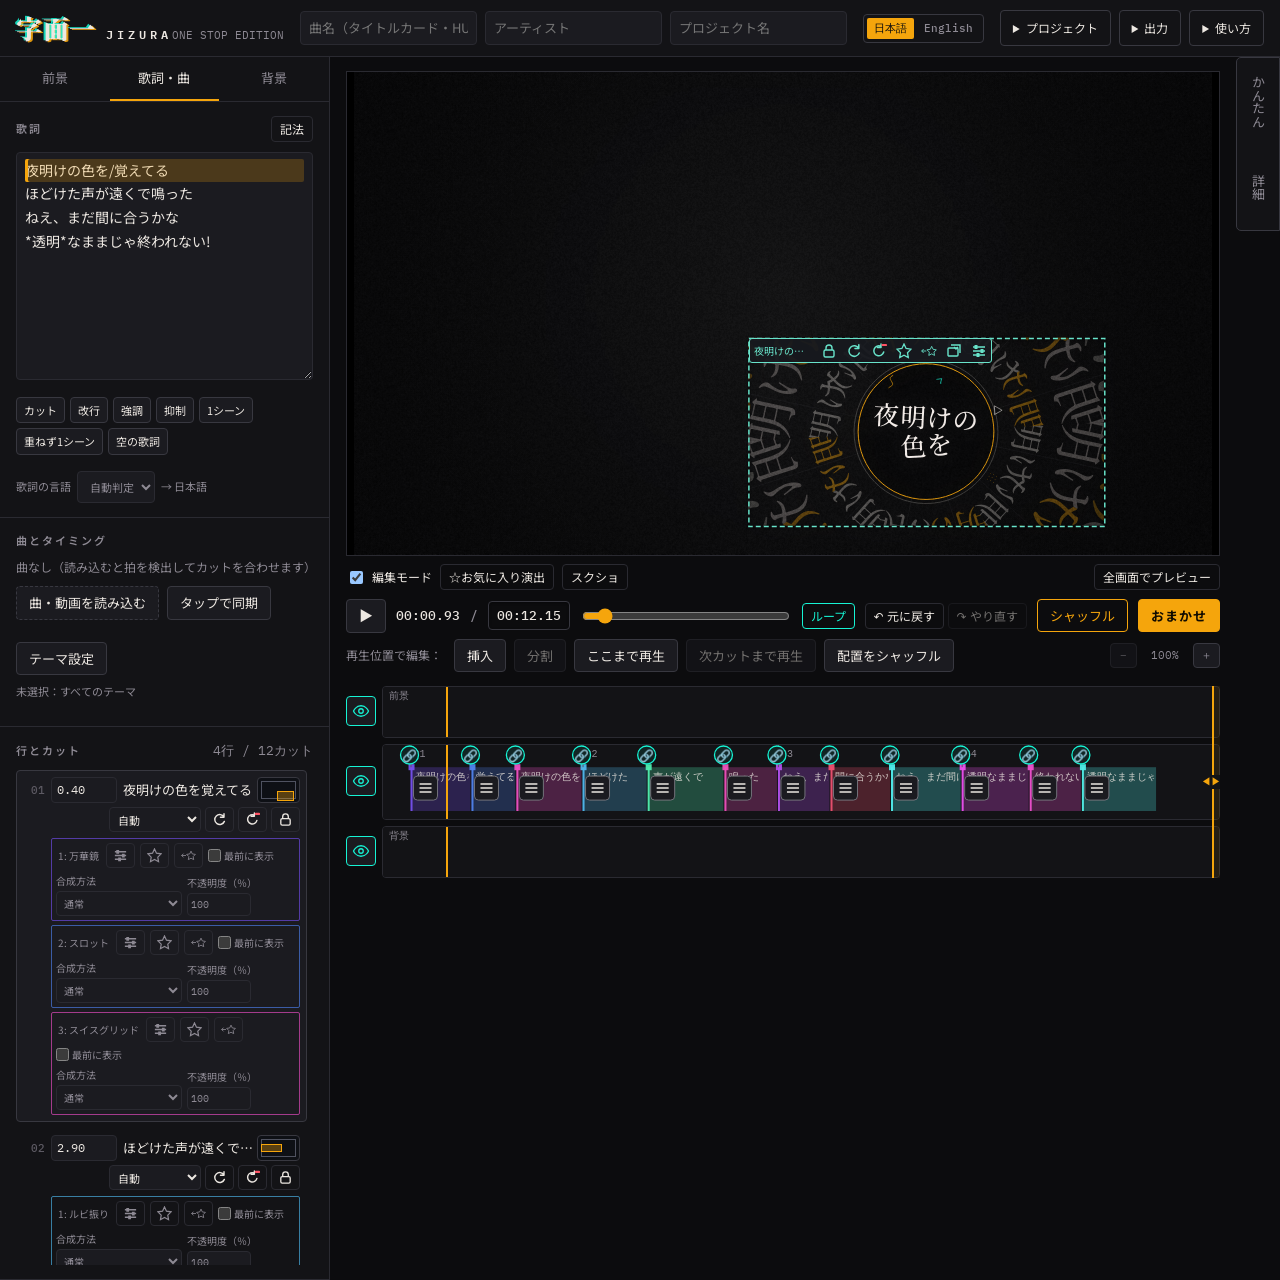
==== index.html @ 2edadda8 "Add help menu and indexed PDF manual reader" ====
<!doctype html>
<html lang="ja">
<head>
<meta charset="utf-8">
<meta name="viewport" content="width=device-width, initial-scale=1, viewport-fit=cover">
<title>字面一 JIZURA ONE STOP EDITION</title>
<meta name="description" content="歌詞を入れると文字PV（リリックモーション）を自動で組み立てて MP4 に書き出すブラウザアプリ">
<link rel="canonical" href="https://hirazisora.github.io/JIZURA/">
<link rel="alternate" hreflang="ja" href="https://hirazisora.github.io/JIZURA/">
<link rel="alternate" hreflang="en" href="https://hirazisora.github.io/JIZURA/en/">
<meta property="og:type" content="website">
<meta property="og:title" content="字面一 JIZURA ONE STOP EDITION">
<meta property="og:description" content="歌詞を入れると文字PV（リリックモーション）を自動で組み立てて MP4 に書き出すブラウザアプリ">
<meta property="og:url" content="https://hirazisora.github.io/JIZURA/">
<meta name="twitter:card" content="summary">
<link rel="preconnect" href="https://fonts.googleapis.com">
<link rel="preconnect" href="https://fonts.gstatic.com" crossorigin>
<style>
:root {
  color-scheme: dark;
  --ink: #0c0c0e;
  --panel: #131316;
  --raised: #1b1b20;
  --raised2: #232329;
  --line: #2a2a31;
  --line2: #383840;
  --text: #ece7e1;
  --muted: #8e8a94;
  --faint: #5d5a63;
  --amber: #f5a50c;
  --cyan: #16f4d4;
  --rose: #ff6f9c;
  --danger: #ff5a6a;
  --ui: "IBM Plex Sans JP", "Noto Sans JP", "Hiragino Sans", "Yu Gothic UI", "Meiryo", system-ui, sans-serif;
  --mono: "IBM Plex Mono", "SFMono-Regular", Consolas, monospace;
  --brand: "Zen Old Mincho", "Noto Serif JP", "Yu Mincho", serif;
  --r: 4px;
}
html, body { height: 100%; }
[hidden] { display: none !important; }
body { margin: 0; background: var(--ink); color: var(--text); font: 13px/1.5 var(--ui); -webkit-font-smoothing: antialiased; }
* { box-sizing: border-box; }
button, input, select, textarea { font: inherit; color: inherit; }
:focus-visible { outline: 2px solid var(--cyan); outline-offset: 2px; }
@media (prefers-reduced-motion: reduce) { * { transition: none !important; } }

#app { display: flex; flex-direction: column; min-height: 100%; }

/* ---------- top bar ---------- */
.bar { display: flex; align-items: center; gap: 16px; padding-block: 10px; padding-inline: 16px; border-bottom: 1px solid var(--line); background: var(--panel); flex-wrap: wrap; }
.brand { display: flex; align-items: baseline; gap: 10px; min-width: 0; }
.brand .mark { font: 900 26px/1 var(--brand); letter-spacing: 0.02em; color: var(--text); text-shadow: -2px -1px 0 rgba(22,244,212,0.85), 2px 1px 0 rgba(245,165,12,0.9); }
.brand .word { font: 600 12px/1 var(--mono); letter-spacing: 0.34em; color: var(--text); }
.brand .tag { font: 400 11px/1 var(--mono); color: var(--muted); letter-spacing: 0; margin-left: -10px; }
.proj { display: flex; gap: 8px; flex: 1 1 280px; min-width: 0; }
.proj input { flex: 1 1 0; min-width: 0; }
.acts { display: flex; gap: 8px; flex-wrap: wrap; }
.lang-switch { display: inline-flex; align-items: center; gap: 3px; flex: none; font: 500 11px var(--mono); border: 1px solid var(--line2); border-radius: var(--r); padding: 3px; }
.lang-switch a, .lang-switch span { display: inline-block; padding: 3px 7px; color: var(--muted); text-decoration: none; border-radius: 2px; }
.lang-switch a:hover { color: var(--text); background: var(--raised2); }
.lang-switch [aria-current=page] { color: var(--ink); background: var(--amber); }
html[lang=en] { --ui: system-ui, -apple-system, "Segoe UI", sans-serif; --brand: Georgia, "Times New Roman", serif; }
html[lang=en] .work { grid-template-columns: minmax(315px, 365px) minmax(0, 1fr) minmax(350px, 395px); }
html[lang=en] .slider { grid-template-columns: 124px minmax(0, 1fr) 36px; }
html[lang=en] .now-row { grid-template-columns: 105px minmax(0, 1fr); }
html[lang=en] .font-row { grid-template-columns: 95px minmax(0, 1fr); }
html[lang=en] .ln .tools select { max-width: 130px; }
html[lang=en] .fields .field { overflow-wrap: anywhere; }
html[lang=en] .easy-grid button, html[lang=en] .tabs button { white-space: normal; line-height: 1.2; }

/* ---------- controls ---------- */
input[type=text], input[type=number], input:not([type]), select, textarea {
  background: var(--raised); border: 1px solid var(--line); border-radius: var(--r); padding: 6px 8px; min-width: 0;
}
input[type=number] { font-family: var(--mono); }
textarea { width: 100%; resize: vertical; line-height: 1.7; }
select { padding-right: 4px; }
button { background: var(--raised); border: 1px solid var(--line2); border-radius: var(--r); padding: 6px 12px; cursor: pointer; white-space: nowrap; }
button:hover { background: var(--raised2); border-color: #4a4a54; }
button:disabled { opacity: 0.45; cursor: not-allowed; }
button.small { padding: 3px 8px; font-size: 12px; }
button.ghost { background: transparent; border-color: var(--line); }
button.primary { background: var(--amber); color: #120c00; border-color: var(--amber); font-weight: 700; }
button.primary:hover { background: #ffb52a; }
button.accent { border-color: var(--amber); color: var(--amber); background: transparent; }
button.accent:hover { background: rgba(245,165,12,0.1); }
button[aria-pressed=true] { border-color: var(--cyan); color: var(--cyan); }
button.icon { padding: 4px 6px; line-height: 0; }
button.icon svg { width: 15px; height: 15px; }
label.file { position: relative; display: inline-flex; align-items: center; gap: 6px; background: var(--raised); border: 1px dashed var(--line2); border-radius: var(--r); padding: 6px 12px; cursor: pointer; }
label.file:hover { border-color: var(--amber); }
label.file input { position: absolute; inset: 0; opacity: 0; cursor: pointer; width: 100%; }
.muted { color: var(--muted); }
.mono { font-family: var(--mono); }
h2, h3 { margin: 0; font-weight: 600; }
h2 { font-size: 11px; letter-spacing: 0.18em; color: var(--muted); }
h3 { font-size: 11px; letter-spacing: 0.14em; color: var(--muted); margin-top: 18px; margin-bottom: 8px; }

/* ---------- workspace ---------- */
.work { flex: 1; display: grid; grid-template-columns: minmax(270px, 330px) minmax(0, 1fr) minmax(290px, 350px); min-height: 0; }
.col { min-width: 0; min-height: 0; }
.col-left, .col-right { background: var(--panel); overflow: auto; }
.col-left { border-right: 1px solid var(--line); }
.col-right { border-left: 1px solid var(--line); }
.sec { padding: 14px 16px; border-bottom: 1px solid var(--line); display: flex; flex-direction: column; gap: 10px; }
.sec-h { display: flex; align-items: center; justify-content: space-between; gap: 8px; }
.source-tabs { display: grid; grid-template-columns: repeat(3, 1fr); border-bottom: 1px solid var(--line); }
.source-tabs button { border: 0; border-radius: 0; background: transparent; color: var(--muted); padding: 11px; border-bottom: 2px solid transparent; }
.source-tabs button[aria-selected=true] { color: var(--text); border-bottom-color: var(--amber); }
.media-list { display: grid; gap: 7px; }
.media-item { display: grid; grid-template-columns: 52px minmax(0,1fr) auto; gap: 8px; align-items: center; padding: 5px; border: 1px solid var(--line); border-radius: var(--r); }
#mediaPane.media-drop-active { outline: 2px dashed var(--amber); outline-offset: -5px; background: rgba(245,165,12,0.06); }
.media-item img, .media-item video, .media-ln-thumb { width: 52px; height: 38px; object-fit: cover; background: #000; }
.media-item .name { overflow: hidden; text-overflow: ellipsis; white-space: nowrap; font-size: 12px; }
.media-item .missing { color: var(--amber); }
.media-cropped-edges { grid-column: 1 / -1; border: 0; padding: 0; margin: 0; display: flex; flex-wrap: wrap; gap: 10px; font-size: 11px; color: var(--muted); }
.media-cropped-edges legend { margin-bottom: 4px; }
.media-cropped-edges label { display: flex; align-items: center; gap: 3px; }
.media-blend-fields { grid-template-columns: 1fr 1fr; }
#lyrics { min-height: 150px; font-size: 14px; }
.syntax { font-size: 12px; color: var(--muted); background: var(--raised); border: 1px solid var(--line); border-radius: var(--r); padding: 10px 12px; }
.syntax code { font-family: var(--mono); color: var(--amber); }
.syntax ul { margin: 0; padding-left: 16px; display: grid; gap: 3px; }
.row { display: flex; align-items: center; gap: 8px; flex-wrap: wrap; }
.audio-name { font-size: 12px; overflow-wrap: anywhere; }
.fields { display: grid; grid-template-columns: repeat(3, minmax(0, 1fr)); gap: 8px; }
.field { display: flex; flex-direction: column; gap: 4px; font-size: 11px; color: var(--muted); }
.field input, .field select { width: 100%; }
.tapbox { border: 1px solid var(--amber); border-radius: var(--r); padding: 10px; display: grid; gap: 8px; background: rgba(245,165,12,0.06); }
.tapbox .next { font-size: 15px; }
button.tap { font: 700 18px/1 var(--mono); letter-spacing: 0.2em; padding: 16px; background: var(--amber); color: #120c00; border-color: var(--amber); }

/* line list */
#lineList, #mediaLineList { list-style: none; margin: 0; padding: 0 6px 0 0; display: grid; align-content: start; gap: 6px; max-height: min(55vh, 640px); overflow-y: auto; overscroll-behavior: contain; }
.media-ln-thumb { grid-column: 3; grid-row: 1; width: 34px; height: 26px; justify-self: end; }
.media-ln > .missing { grid-column: 3; grid-row: 1; justify-self: end; display: grid; place-items: center; width: 34px; height: 26px; border: 1px solid var(--line2); background: #0e1015; color: var(--muted); font-size: 12px; }
.media-ln .no { grid-column: 1; grid-row: 1; }
.media-ln .time { grid-column: 2; grid-row: 1; }
.media-cut-file { grid-column: 3; grid-row: 1; min-width: 0; width: 100%; padding: 3px 40px 3px 5px; font-size: 12px; text-overflow: ellipsis; cursor: pointer; }
.media-cut-insert { display: flex; justify-content: center; }
.media-cut-insert button { width: 100%; padding: 2px 8px; border-style: dashed; color: var(--muted); font-size: 11px; }
.media-cut-insert button:hover { color: var(--amber); border-color: var(--amber); }
button.remove-media-cut { color: #fff; background: #a82535; border-color: #c93645; }
button.remove-media-cut:hover, button.remove-media-cut:focus-visible { color: #fff; background: #c93645; border-color: #f05a68; }
.media-ln .meta { grid-column: 2 / 4; grid-row: 2; flex-wrap: wrap; }
.media-ln .tools { flex-wrap: wrap; flex: 1; }
.ln { display: grid; grid-template-columns: 22px 66px minmax(0, 1fr); gap: 4px 6px; align-items: center; padding: 6px; border: 1px solid transparent; border-radius: var(--r); }
.ln:hover { background: var(--raised); }
.ln.cur { border-color: var(--line2); background: var(--raised); }
.ln .no { font: 500 11px var(--mono); color: var(--faint); text-align: right; }
.ln .time { width: 100%; padding: 3px 5px; font-size: 12px; }
.ln .txt { overflow: hidden; text-overflow: ellipsis; white-space: nowrap; cursor: pointer; }
.lyric-area-thumb { grid-column: 3; grid-row: 1; justify-self: end; width: 43px; height: 26px; padding: 0; position: relative; border: 1px solid var(--line2); background: #0e1015; cursor: pointer; }
.lyric-area-thumb::before { content: ''; position: absolute; inset: 3px; border: 1px solid #4f5260; }
.lyric-area-thumb i { position: absolute; display: block; box-sizing: border-box; background: rgba(245,165,12,0.32); border: 1px solid var(--amber); }
.lyric-ln .txt { grid-column: 3; grid-row: 1; padding-right: 47px; min-width: 0; }
.ln .meta { grid-column: 2 / 4; display: flex; justify-content: space-between; align-items: flex-start; gap: 6px; }
.ln .tools { display: flex; gap: 4px; flex: none; }
.ln .tools select { padding: 2px 4px; font-size: 11px; max-width: 92px; }
.lyric-ln .meta { flex-wrap: wrap; }
.lyric-ln .tools { order: 0; margin-left: auto; }
.lyric-ln .cuts { order: 1; flex: 1 1 100%; }
.media-ln .tools { flex: 1 1 100%; flex-wrap: wrap; }
.media-ln .tools select { max-width: 78px; }
.media-video-loop { display: flex; align-items: center; gap: 6px; white-space: nowrap; font-size: 11px; color: var(--muted); cursor: pointer; }
.media-video-loop input { margin: 0; accent-color: var(--amber); }
.media-video-start-field, .media-video-duration { display: flex; align-items: center; gap: 6px; white-space: nowrap; font-size: 11px; color: var(--muted); }
.media-video-start-field input, .media-video-duration input { width: 72px; padding: 3px 5px; }
.media-phase-controls { display: grid; grid-template-columns: repeat(2, minmax(0, 1fr)); gap: 6px; width: 100%; }
.media-phase-controls label { display: flex; flex-direction: column; gap: 3px; font-size: 11px; color: var(--muted); min-width: 0; }
.media-phase-controls select { min-width: 0; width: 100%; font-size: 11px; padding: 4px; }
.media-chroma { display: flex; align-items: center; gap: 8px; width: 100%; font-size: 11px; color: var(--muted); }
.media-chroma label { display: flex; align-items: center; gap: 6px; cursor: pointer; }
.media-chroma input[type=color] { width: 38px; height: 27px; padding: 1px; background: transparent; border: 1px solid var(--line2); cursor: pointer; }
.foreground-placement-controls { display: flex; align-items: center; gap: 6px; width: 100%; flex-wrap: wrap; }
.foreground-placement-open { display: inline-flex; align-items: center; gap: 7px; padding: 3px 7px; font-size: 11px; }
.foreground-placement-reset { font-size: 11px; }
.foreground-placement-thumb { display: block; position: relative; width: 43px; height: 26px; overflow: hidden; background: #0e1015; border: 1px solid var(--line2); }
.foreground-placement-thumb i { display: block; position: absolute; box-sizing: border-box; background: rgba(245,165,12,0.32); border: 1px solid var(--amber); }
.ln .cuts { display: flex; gap: 4px; flex-wrap: wrap; min-width: 0; }
.ln .cuts span { font-size: 10px; padding: 1px 6px; border-radius: 2px; border: 1px solid var(--line2); color: var(--muted); cursor: pointer; }
.ln .cuts span:hover { color: var(--text); border-color: var(--amber); }
.ln .cuts .lyric-cut-option { display: flex; flex-wrap: wrap; align-items: center; gap: 5px; padding: 4px; width: 100%; cursor: default; }
.lyric-cut-compositing { display: flex; flex-wrap: wrap; align-items: end; gap: 5px; width: 100%; }
.lyric-cut-compositing label { display: flex; flex-direction: column; gap: 3px; font-size: 10px; }
.lyric-cut-compositing select { width: 126px; min-width: 0; padding: 3px; font-size: 10px; }
.lyric-cut-compositing input { width: 64px; padding: 3px; font-size: 10px; }
.lyric-cut-compositing input.automatic { border-color: var(--cyan); }
.lyric-cut-compositing .lyric-composite-auto { font-size: 10px; padding: 3px 5px; }
.lyric-opacity-range { margin: 3px 0 0 22px; }
.lyric-cut-name { padding: 0 2px; border: 0; background: transparent; color: var(--muted); font-size: 10px; }
.lyric-frontmost { display: inline-flex; align-items: center; gap: 3px; white-space: nowrap; color: var(--muted); font-size: 10px; cursor: pointer; }
.lyric-frontmost input { margin: 0; accent-color: var(--amber); }

/* ---------- stage ---------- */
.col-stage { display: flex; flex-direction: column; gap: 10px; padding: 14px 16px; min-width: 0; }
.viewport { position: relative; width: 100%; background: #000; border: 1px solid var(--line); display: grid; place-items: center; overflow: hidden; }
.viewport canvas { display: block; width: 100%; height: auto; max-height: none; object-fit: contain; }
.area-edit-overlay { position: absolute; z-index: 4; touch-action: none; pointer-events: none; }
.area-edit-rect { position: absolute; box-sizing: border-box; border: 2px solid var(--amber); background: rgba(245,165,12,0.12); box-shadow: 0 0 0 1px #000; pointer-events: none; }
:root { --rotate-cursor: url("data:image/svg+xml,%3Csvg xmlns='http://www.w3.org/2000/svg' width='32' height='32' viewBox='0 0 32 32'%3E%3Cpath d='M25 13a10 10 0 1 0 1 7' fill='none' stroke='%23ffffff' stroke-width='4'/%3E%3Cpath d='M25 13a10 10 0 1 0 1 7' fill='none' stroke='%23101620' stroke-width='2'/%3E%3Cpath d='M23 4v10h8' fill='none' stroke='%23ffffff' stroke-width='4'/%3E%3Cpath d='M23 4v10h8' fill='none' stroke='%23101620' stroke-width='2'/%3E%3C/svg%3E") 16 16, crosshair; }
.area-edit-overlay.media-edit { background: transparent; cursor: default; }
.area-edit-overlay.media-edit .area-edit-rect { background: rgba(245,165,12,0.04); pointer-events: auto; cursor: move; }
.area-rotate-handle { position: absolute; width: 16px; height: 16px; border: 2px solid #111; border-radius: 50%; background: var(--amber); transform: translate(-50%,-50%); cursor: var(--rotate-cursor); touch-action: none; }
.area-rotate-handle::before { content: ''; position: absolute; background: var(--amber); pointer-events: none; }
.area-rotate-handle.n { left: 50%; top: -32px; }
.area-rotate-handle.s { left: 50%; top: calc(100% + 32px); }
.area-rotate-handle.e { left: calc(100% + 32px); top: 50%; }
.area-rotate-handle.w { left: -32px; top: 50%; }
.area-rotate-handle.n::before { width: 2px; height: 24px; left: 5px; top: 12px; }
.area-rotate-handle.s::before { width: 2px; height: 24px; left: 5px; bottom: 12px; }
.area-rotate-handle.e::before { height: 2px; width: 24px; top: 5px; right: 12px; }
.area-rotate-handle.w::before { height: 2px; width: 24px; top: 5px; left: 12px; }
.area-selection-shade { position: fixed; inset: 0; width: 100vw; height: 100vh; z-index: 10000; pointer-events: none; }
.area-selection-shade path { fill: rgba(0,0,0,.65); pointer-events: fill; }
.viewport.area-selection { padding: 36px; box-sizing: border-box; }
@media (max-width:600px) { .viewport.area-selection { padding-top:110px; } }
@media (pointer: coarse) { .area-rotate-handle { width: 24px; height: 24px; } }
.area-edit-handle { display: none; position: absolute; width: 15px; height: 15px; border: 2px solid #111; background: var(--amber); border-radius: 2px; transform: translate(-50%,-50%); touch-action: none; }
.media-edit .area-edit-handle { display: block; }
.area-edit-handle.nw { left: 0; top: 0; cursor: nwse-resize; }
.area-edit-handle.ne { left: 100%; top: 0; cursor: nesw-resize; }
.area-edit-handle.sw { left: 0; top: 100%; cursor: nesw-resize; }
.area-edit-handle.se { left: 100%; top: 100%; cursor: nwse-resize; }
#areaDelete, .area-delete-confirm { background:var(--danger); border-color:var(--danger); color:#000; font-weight:700; }
.area-edit-controls { display: flex; align-items: center; gap: 7px; flex-wrap: wrap; padding: 8px; border: 1px solid var(--amber); border-radius: var(--r); background: var(--panel); font-size: 12px; }
.area-edit-actions, .area-edit-confirm { display:flex; flex:1 1 100%; gap:7px; flex-wrap:wrap; }
.area-edit-confirm { justify-content:flex-end; }
.media-area-size-controls { display: flex; align-items: center; gap: 10px; flex: 1 1 100%; flex-wrap: wrap; }
.media-area-size-controls label { display: flex; align-items: center; gap: 5px; color: var(--muted); }
#mediaAreaAngleField[hidden] { display: none; }
.media-area-size-controls input[type=number] { width: 74px; padding: 3px 5px; }
.media-area-size-controls input[type=checkbox] { accent-color: var(--amber); }
.field-wide { grid-column: span 2; }
.lang-row { display: flex; align-items: center; flex-wrap: wrap; gap: 6px; margin-top: 6px; font-size: 11px; color: var(--muted); }
.lang-row select { width: auto; }
.key-badge { position: absolute; right: 10px; top: 10px; background: rgba(12,12,14,0.78); border: 1px solid var(--line2); color: #fff; padding: 3px 8px; border-radius: var(--r); font-size: 11px; pointer-events: none; letter-spacing: .04em; }
.key-badge i { display: inline-block; width: 9px; height: 9px; border-radius: 2px; margin-right: 6px; vertical-align: -1px; border: 1px solid rgba(255,255,255,.5); }
.overlay-msg { position: absolute; left: 12px; bottom: 12px; background: rgba(12,12,14,0.85); border: 1px solid var(--line2); padding: 6px 10px; border-radius: var(--r); font-size: 12px; }
.transport { display: flex; align-items: center; gap: 10px; flex-wrap: wrap; }
.transport .tc { font: 500 13px var(--mono); font-variant-numeric: tabular-nums; }
.duration-value { border: 1px solid var(--line2); border-radius: var(--r); background: var(--ink); padding: 5px 8px; color: var(--text); box-shadow: inset 0 1px 3px #0006; cursor: text; white-space: nowrap; }
.duration-value:hover, .duration-value:focus-visible { color: var(--amber); border-color: var(--amber); }
.duration-value.manual { color: var(--amber); }
.duration-input { width: 88px; min-width: 88px; padding: 2px 4px; }
.duration-input[hidden], .duration-value[hidden] { display: none; }
.undo-btns { display: inline-flex; gap: 4px; }
.transport input[type=range] { flex: 1 1 160px; accent-color: var(--amber); }
button.play { width: 40px; height: 34px; padding: 0; font-size: 14px; }
#timeline { width: 100%; height: 76px; display: block; background: var(--panel); border: 1px solid var(--line); border-radius: var(--r); cursor: pointer; touch-action: none; }
#mediaTimeline { width: 100%; height: 52px; display: block; background: var(--panel); border: 1px solid var(--line); border-radius: var(--r); cursor: pointer; touch-action: none; }
#foregroundTimeline { width: 100%; height: 52px; display: block; background: var(--panel); border: 1px solid var(--line); border-radius: var(--r); cursor: pointer; touch-action: none; }
.timeline-stack { position: relative; display: grid; gap: 6px; min-width: 0; }
.timeline-scroll { width: 100%; min-width: 0; overflow-x: auto; overflow-y: hidden; padding-right: 8px; padding-bottom: 6px; }
.timeline-zoom { display: flex; align-items: center; justify-content: flex-end; gap: 6px; font: 11px var(--mono); color: var(--muted); }
.timeline-zoom button { min-width: 27px; min-height: 25px; padding: 2px 6px; }
.timeline-zoom span { min-width: 44px; text-align: center; }
.timeline-duration-handle { position: absolute; z-index: 3; top: 0; right: -7px; bottom: 0; width: 15px; padding: 0; border: 0; border-left: 2px solid var(--amber); border-radius: 0; background: rgba(245,165,12,.08); color: var(--amber); cursor: ew-resize; touch-action: none; }
.timeline-duration-handle:hover, .timeline-duration-handle:focus-visible, .timeline-duration-handle.dragging { background: rgba(245,165,12,.22); }
.timeline-duration-handle span { position: absolute; top: 50%; left: -13px; transform: translateY(-50%); font: 10px var(--mono); background: var(--panel); pointer-events: none; }
.timeline-links { position: absolute; inset: 0; width: 100%; height: 100%; overflow: visible; pointer-events: none; }
.timeline-links .link-wire { stroke: var(--cyan); stroke-width: 1.5; opacity: .8; }
.timeline-links .link-preview { stroke: var(--amber); stroke-width: 2; stroke-dasharray: 5 3; }
.timeline-links .link-handle { pointer-events: all; cursor: grab; }
.timeline-links .link-handle:active { cursor: grabbing; }
.timeline-links .link-handle circle { fill: #102524; stroke: var(--cyan); stroke-width: 1.3; }
.timeline-links .link-handle text { fill: #fff; font: 12px sans-serif; text-anchor: middle; dominant-baseline: central; user-select: none; pointer-events: none; }
.timeline-links .link-handle.linked circle { fill: #14645c; }
.timeline-links .link-remove { pointer-events: all; cursor: pointer; }
.timeline-links .link-remove circle { fill: #21191c; stroke: var(--rose); stroke-width: 1.3; }
.timeline-links .link-remove text { fill: #fff; font: 12px sans-serif; text-anchor: middle; dominant-baseline: central; pointer-events: none; }
.timeline-links .timeline-action { pointer-events: all; cursor: pointer; color: var(--text); }
.timeline-links .timeline-action rect { fill: #1b1b20; stroke: #72727a; stroke-width: 1; }
.timeline-links .timeline-action:hover rect, .timeline-links .timeline-action:focus-visible rect { stroke: var(--amber); }
.timeline-links .timeline-action.locked { color: #081713; }
.timeline-links .timeline-action.locked rect { fill: var(--cyan); stroke: var(--cyan); }
.timeline-links .timeline-action.frontmost { color: #161008; }
.timeline-links .timeline-action.frontmost rect { fill: var(--amber); stroke: var(--amber); }
.timeline-links .timeline-action[data-action="remove"] { color: #f05a68; }
.timeline-links .timeline-action[data-action="remove"] rect { stroke: #f05a68; }
.timeline-links .timeline-action[data-action="remove"]:hover rect, .timeline-links .timeline-action[data-action="remove"]:focus-visible rect { fill: #481922; stroke: #ff8790; }
.timeline-links .timeline-action svg { pointer-events: none; }
.timeline-link-hint { margin: 1px 0 0; }
.cutinfo { display: flex; gap: 6px; flex-wrap: wrap; align-items: center; min-height: 26px; }
.chip { font-size: 11px; padding: 2px 8px; border-radius: 2px; border: 1px solid var(--line2); color: var(--text); background: var(--raised); }
.chip b { font-weight: 500; color: var(--muted); margin-right: 5px; }
.chip.l { border-color: rgba(245,165,12,0.6); }
.chip.e { border-color: rgba(22,244,212,0.55); }
.chip.x { border-color: rgba(255,111,156,0.6); }
.chip.h { border-color: #55525c; }
.hint { font-size: 12px; color: var(--muted); }

/* ---------- right panel ---------- */
.tabs { display: grid; grid-template-columns: repeat(3, minmax(0, 1fr)); border-bottom: 1px solid var(--line); position: sticky; top: 0; background: var(--panel); z-index: 2; }
.tabs button { border: 0; border-radius: 0; background: transparent; padding: 11px 4px; color: var(--muted); border-bottom: 2px solid transparent; }
.tabs button[aria-selected=true] { color: var(--text); border-bottom-color: var(--amber); }
.tabpane { padding: 14px 16px 24px; }
.style-grid { display: grid; grid-template-columns: repeat(3, minmax(0, 1fr)); gap: 8px; }
.stile { display: flex; flex-direction: column; gap: 5px; padding: 0; border: 1px solid var(--line); background: transparent; border-radius: var(--r); overflow: hidden; text-align: left; }
.stile canvas { width: 100%; aspect-ratio: 16 / 9; display: block; }
.stile span { font-size: 11px; padding: 0 7px 6px; white-space: nowrap; overflow: hidden; text-overflow: ellipsis; }
.stile[aria-pressed=true] { border-color: var(--amber); box-shadow: 0 0 0 1px var(--amber); color: var(--text); }
.slider { display: grid; grid-template-columns: 96px minmax(0, 1fr) 36px; gap: 8px; align-items: center; margin-bottom: 8px; }
.slider input { width: 100%; accent-color: var(--amber); }
.slider output { font: 500 11px var(--mono); color: var(--muted); text-align: right; }
.checks { display: grid; grid-template-columns: repeat(2, minmax(0, 1fr)); gap: 3px 10px; }
.checks label { display: flex; align-items: center; gap: 6px; font-size: 12px; padding: 2px 0; }
.checks input { accent-color: var(--amber); }
.group-h { display: flex; justify-content: space-between; align-items: center; margin-top: 16px; margin-bottom: 6px; }
.tgroup { border: 1px solid var(--line); border-radius: var(--r); margin-bottom: 8px; background: var(--raised); }
.tgroup summary { display: flex; justify-content: space-between; align-items: center; padding: 8px 10px; cursor: pointer; list-style: none; font-size: 12px; }
.tgroup summary::-webkit-details-marker { display: none; }
.tgroup summary::before { content: '▸'; color: var(--muted); margin-right: 8px; transition: transform .15s; }
.tgroup[open] summary::before { transform: rotate(90deg); }
.tgroup .tg-name { flex: 1; font-weight: 600; }
.tgroup .tg-cnt { color: var(--muted); font-size: 11px; }
.tgroup .tg-tools { display: flex; gap: 6px; padding: 0 10px 8px; }
.tgroup .checks { padding: 0 10px 10px; }
.chip.t { border-color: rgba(180,140,255,0.6); }
.chip.b { border-color: rgba(120,200,120,0.55); }
.chip.c { border-color: rgba(120,170,255,0.6); }
.group-h:first-child { margin-top: 0; }
.color-row { display: grid; grid-template-columns: repeat(3, minmax(0, 1fr)); gap: 8px; }
.color-row label { display: flex; flex-direction: column; gap: 3px; font-size: 11px; color: var(--muted); }
.color-row input[type=color] { width: 100%; height: 28px; padding: 0; border: 1px solid var(--line); background: transparent; border-radius: var(--r); }
.font-row { display: grid; grid-template-columns: 70px minmax(0, 1fr); gap: 8px; align-items: center; margin-bottom: 6px; font-size: 12px; }
.font-import select { min-width: 0; flex: 1 1 150px; }
.composite-font { display: grid; gap: 8px; font-size: 12px; }
.composite-font label { display: grid; gap: 3px; color: var(--muted); }
.composite-font input, .composite-font select { width: 100%; }
#compositeParts { display: grid; grid-template-columns: repeat(2, minmax(0, 1fr)); gap: 8px; }
.composite-saved { display: flex; align-items: center; justify-content: space-between; gap: 8px; padding: 3px 0; border-bottom: 1px solid var(--line); }
.progress { height: 6px; background: var(--raised2); border-radius: 3px; overflow: hidden; }
.progress i { display: block; height: 100%; width: 0; background: linear-gradient(90deg, var(--cyan), var(--amber)); }
.outbtns { display: grid; gap: 8px; margin-top: 12px; }
.outbtns button { padding: 10px 12px; }
.note { font-size: 12px; color: var(--muted); border-left: 2px solid var(--line2); padding-left: 10px; margin-top: 12px; }
.kbd { font: 500 11px var(--mono); border: 1px solid var(--line2); border-bottom-width: 2px; padding: 0 5px; border-radius: 3px; }

label.check { display: flex; align-items: flex-start; gap: 8px; margin-bottom: 8px; cursor: pointer; }
label.check input { margin: 3px 0 0; flex: none; accent-color: var(--amber); }
label.check small { display: block; font-size: 11px; color: var(--muted); }

/* ---------- modes / おまかせ ---------- */
.modes { display: inline-flex; border: 1px solid var(--line2); border-radius: var(--r); overflow: hidden; }
.modes button { border: 0; border-radius: 0; background: transparent; padding: 6px 14px; color: var(--muted); }
.modes button + button { border-left: 1px solid var(--line2); }
.modes button[aria-pressed=true] { background: var(--raised2); color: var(--text); box-shadow: inset 0 -2px 0 var(--amber); }
#app.is-easy .tabs, #app.is-easy .tabpane, #app.is-easy .pro-only { display: none !important; }
.hist-btns { display: inline-flex; gap: 4px; }
button.icon-txt { font-size: 10px; min-width: 28px; }
.transport #btnOmakase { letter-spacing: 0.08em; }

.easy { padding: 16px 16px 28px; display: grid; gap: 18px; }
.easy h3 { margin: 0 0 8px; }
.easy-hero { display: grid; gap: 10px; }
button.omakase {
  position: relative; padding: 18px 14px; font: 900 22px/1 var(--brand); letter-spacing: 0.12em;
  background: var(--text); color: var(--ink); border: 0; border-radius: var(--r);
  box-shadow: -3px -2px 0 var(--cyan), 3px 2px 0 var(--amber);
  transition: transform .12s ease, box-shadow .12s ease;
}
button.omakase:hover { background: #fff; box-shadow: -5px -3px 0 var(--cyan), 5px 3px 0 var(--amber); }
button.omakase:active { transform: translateY(1px) scale(0.99); box-shadow: -1px -1px 0 var(--cyan), 1px 1px 0 var(--amber); }
button.omakase:disabled { box-shadow: none; }
.easy-hero .hint { margin: 0; }
.hist-row { display: grid; grid-template-columns: 1fr auto 1fr; gap: 8px; align-items: center; }
.hist-row #histPos { font-size: 11px; text-align: center; min-width: 44px; }
.now { display: grid; gap: 1px; background: var(--line); border: 1px solid var(--line); border-radius: var(--r); overflow: hidden; }
.now-row { display: grid; grid-template-columns: 84px minmax(0, 1fr); gap: 10px; align-items: center; padding: 7px 10px; background: var(--raised); font-size: 12px; }
.now-row .k { color: var(--muted); font-size: 11px; }
.now-row .v { display: flex; align-items: center; gap: 8px; min-width: 0; overflow: hidden; text-overflow: ellipsis; white-space: nowrap; }
.now-row b { font-weight: 700; }
.tagl { font: 500 10px var(--mono); color: var(--cyan); border: 1px solid rgba(22,244,212,0.5); padding: 0 5px; border-radius: 2px; }
.easy-grid { display: grid; grid-template-columns: repeat(2, minmax(0, 1fr)); gap: 8px; }
.easy-grid button { padding: 10px 8px; }
.easy .fields { display: grid; grid-template-columns: repeat(3, minmax(0, 1fr)); gap: 8px; }
.easy .exp-box { margin-top: 10px; }
.swatches { display: inline-flex; gap: 3px; vertical-align: middle; }
.swatches i { width: 16px; height: 16px; border-radius: 2px; border: 1px solid rgba(255,255,255,0.18); display: inline-block; }
#paletteSwatch i { width: 22px; height: 22px; }
.toast {
  position: absolute; top: 12px; left: 50%; transform: translate(-50%, -6px); opacity: 0;
  display: flex; align-items: center; gap: 10px; max-width: calc(100% - 24px);
  background: rgba(12,12,14,0.9); border: 1px solid var(--line2); border-left: 2px solid var(--amber);
  padding: 7px 12px; border-radius: var(--r); font-size: 12px; white-space: nowrap; overflow: hidden; text-overflow: ellipsis; pointer-events: none;
  transition: opacity .2s ease, transform .2s ease;
}
.toast.in { opacity: 1; transform: translate(-50%, 0); }
.toast.out { opacity: 0; transform: translate(-50%, -6px); }

/* ---------- 利用について ---------- */
button.linkish { background: none; border: 0; padding: 4px 0; color: var(--muted); font-size: 12px; text-decoration: underline; text-underline-offset: 3px; cursor: pointer; justify-self: start; }
button.linkish:hover { color: var(--text); background: none; }
dialog.terms { width: min(520px, calc(100vw - 32px)); max-height: calc(100vh - 48px); overflow: auto; padding: 22px 24px 18px; background: var(--panel); color: var(--text); border: 1px solid var(--line2); border-radius: 8px; box-shadow: 0 20px 60px rgba(0,0,0,0.55); }
dialog.terms::backdrop { background: rgba(6,6,8,0.66); }
dialog.terms h2 { font-size: 15px; letter-spacing: 0.08em; color: var(--text); margin: 0 0 14px; }
dialog.terms h3 { font-size: 13px; color: var(--text); margin: 0 0 10px; }
dialog.terms p { margin: 0 0 10px; line-height: 1.75; font-size: 13px; }
dialog.terms a { color: var(--cyan); word-break: break-all; }
.terms-section + .terms-section { border-top: 1px solid var(--line2); padding-top: 16px; }
.terms-fork { margin-bottom: 16px; }
dialog.terms .terms-fork h3 { color: var(--cyan); }
.terms-main { border-left: 3px solid var(--amber); background: var(--raised); padding: 12px 14px 4px; border-radius: 0 var(--r) var(--r) 0; margin-bottom: 14px; }
.terms-main .terms-big { font-size: 15px; }
.terms-main strong { color: var(--amber); font-weight: 700; }
.terms-sub { color: var(--muted); font-size: 12px !important; }
.terms-note { font-size: 12px !important; }
.terms-oss { font-size: 12px; color: var(--muted); margin: 4px 0 14px; }
.terms-oss summary { cursor: pointer; }
.terms-oss p { font-size: 12px !important; margin-top: 6px; }
.terms-foot { display: flex; justify-content: flex-end; align-items: center; gap: 12px; border-top: 1px solid var(--line); padding-top: 12px; }
#newProjectDlg .terms-foot { margin-top: 16px; flex-wrap: wrap; }
#newProjectDlg .project-save-warning { color: var(--danger); font-weight: 700; }

/* ---------- responsive ---------- */
@media (max-width: 1180px) {
  .work { grid-template-columns: minmax(0, 1fr) minmax(0, 1fr); }
  html[lang=en] .work { grid-template-columns: minmax(0, 1fr) minmax(0, 1fr); }
  .col-stage { grid-column: 1 / -1; order: -1; }
  .col-left { border-right: 1px solid var(--line); }
  .col-right { border-left: 0; }
}
@media (max-width: 760px) {
  .work { grid-template-columns: minmax(0, 1fr); }
  html[lang=en] .work { grid-template-columns: minmax(0, 1fr); }
  .col-left, .col-right { border: 0; border-top: 1px solid var(--line); }
  .bar { gap: 10px; }
  .fields { grid-template-columns: repeat(2, minmax(0, 1fr)); }
  .easy .fields { grid-template-columns: repeat(3, minmax(0, 1fr)); }
  #app.is-easy .col-right { order: 0; border-top: 1px solid var(--line); }
  #app.is-easy .col-left { order: 1; }
  .transport .hist-btns { display: none; }
}

/* 追加分 / 和風 switches + badges */
.pick-sets { margin: 12px 0 6px; text-align: left; }
.pick-sets label.check { margin-bottom: 6px; }
.easy-hero .pick-sets { margin-top: 14px; }
.set-badge { display: inline-block; margin-left: 4px; padding: 0 4px; border: 1px solid var(--amber); border-radius: 3px; color: var(--amber); font-size: 10px; line-height: 15px; vertical-align: 1px; }
.set-badge.ex { border-color: var(--cyan, #4cc9d9); color: var(--cyan, #4cc9d9); }
.checks label.set-off { opacity: 0.45; }
.checks label.set-off .set-badge { border-color: var(--muted); color: var(--muted); }
.stile { position: relative; }
.stile .badges { position: absolute; top: 4px; left: 4px; padding: 0; display: flex; gap: 3px; }
.stile .set-badge { margin: 0; padding: 0 4px; font-size: 10px; line-height: 15px; background: rgba(0,0,0,0.55); }
.stile.set-off { opacity: 0.55; }

.media-lyric-insert {margin-bottom:14px}
.media-lyric-insert .field {margin-bottom:8px}
.media-lyric-insert > button {width:100%;white-space:normal}
.media-lyric-insert .hint {margin:6px 0 0}
.media-tech-group .checks {grid-template-columns:repeat(auto-fit,minmax(160px,1fr))}
.media-technique {max-width:240px}
.media-effects-panel {max-height:calc(100vh - 190px);overflow-y:auto;overscroll-behavior:contain;padding-right:6px}

.theme-settings { margin: 12px 0; }
#themeLabels { display: flex; flex-wrap: wrap; gap: 5px; margin-top: 8px; font-size: 11px; }
.theme-label { padding: 3px 7px; border: 1px solid var(--amber); border-radius: 12px; color: var(--amber); }
/* テーマ設定: 統一感重視 / にぎやかさ重視 (a two-way switch; the note under it describes the active side) */
.theme-balance { display: flex; border: 1px solid var(--line2); border-radius: 8px; overflow: hidden; margin: 8px 0 6px; }
.theme-balance label { flex: 1; display: flex; cursor: pointer; }
.theme-balance input { position: absolute; opacity: 0; pointer-events: none; }
.theme-balance span { flex: 1; text-align: center; padding: 8px 10px; font-weight: bold; color: var(--muted, #aaa); background: transparent; transition: background .15s, color .15s; }
.theme-balance label + label span { border-left: 1px solid var(--line2); }
.theme-balance input:checked + span { background: var(--accent, #f5a623); color: #1a1408; }
.theme-balance input:focus-visible + span { outline: 2px solid var(--accent, #f5a623); outline-offset: -3px; }
#themeBalanceNote { margin: 0 0 4px; min-height: 3.2em; }
#themeChoices { display: grid; grid-template-columns: 1fr 1fr; gap: 16px; margin: 16px 0; }
#themeChoices fieldset { border: 1px solid var(--line); border-radius: 6px; padding: 12px; }
#themeChoices legend { font-weight: bold; }
#themeChoices .theme-colors { grid-column: 1 / -1; display: grid; gap: 8px; }
#themeChoices .theme-colors .note { margin: 0; }
.theme-color-row { display: flex; align-items: center; gap: 10px; }
.theme-color-row select { min-width: 12em; }
.theme-color-label i { display: inline-block; width: 10px; height: 10px; margin-left: 6px; border-radius: 50%; vertical-align: middle; box-shadow: 0 0 0 1px #0006; }

.header-menu { position: relative; }
.header-menu summary { cursor: pointer; padding: 8px 12px; border: 1px solid var(--line2); border-radius: var(--r); font-size: 12px; }
.header-menu[open] summary { color: var(--amber); }
.header-menu-items { position: absolute; right: 0; top: calc(100% + 6px); z-index: 100; display: flex; flex-direction: column; gap: 4px; padding: 8px; min-width: 220px; background: var(--panel); border: 1px solid var(--line2); border-radius: var(--r); box-shadow: 0 12px 30px #0008; }
.header-menu-items button, .header-menu-items .file { width: 100%; text-align: left; justify-content: flex-start; white-space: nowrap; }
#helpMenu a { display:flex; align-items:center; justify-content:space-between; gap:20px; min-height:40px; padding:8px 12px; border:1px solid var(--line2); border-radius:var(--r); color:var(--text); background:var(--raised); text-decoration:none; }
#helpMenu a:hover { background:var(--raised2); border-color:var(--amber); }
/* Compact (tablet) header puts the menus at the left edge: open them to the right. Phones use the fixed full-width rule below. */
@media (min-width: 761px) { #app.compact-ui .header-menu-items { left: 0; right: auto; } }
.export-dialog .fields { margin-bottom: 12px; }
.export-dialog .outbtns { margin: 16px 0; }
.short-export-options { display:grid; grid-template-columns:234px minmax(0,1fr); grid-template-areas:"preview settings" "timeline timeline"; gap:20px; margin:12px 0 20px; }
.short-preview { grid-area:preview; }
.short-fill-settings { grid-area:settings; }
.short-timeline { grid-area:timeline; min-width:0; }
.export-dialog.short-export-dialog { width:min(780px,calc(100vw - 32px)); }
.short-export-options .fields, .short-export-dialog #exportSettings > .fields { grid-template-columns:repeat(2,minmax(0,1fr)); }
.short-range-values { display:flex; justify-content:space-between; gap:12px; font-size:11px; color:var(--muted); }
.short-range-values label { display:flex; align-items:center; gap:6px; }
.short-range-values input { width:88px; min-width:0; padding:4px 6px; color:var(--text); font-family:var(--mono); }
.short-range { position:relative; height:44px; touch-action:none; cursor:pointer; }
.short-range-track { position:absolute; left:10px; right:10px; top:19px; height:6px; border-radius:3px; background:var(--line2); }
.short-range-selection { position:absolute; left:var(--range-start,0%); right:calc(100% - var(--range-end,100%)); height:100%; background:var(--amber); border-radius:3px; }
.short-range input[type=range] { appearance:none; -webkit-appearance:none; position:absolute; inset:0; width:100%; height:44px; padding:0; margin:0; border:0; background:transparent; pointer-events:none; }
.short-range input::-webkit-slider-runnable-track { background:transparent; height:6px; }
.short-range input::-webkit-slider-thumb { appearance:none; -webkit-appearance:none; width:20px; height:20px; margin-top:-7px; border:2px solid var(--amber); border-radius:50%; background:var(--panel); pointer-events:auto; cursor:ew-resize; }
.short-range input::-moz-range-track { background:transparent; height:6px; }
.short-range input::-moz-range-thumb { box-sizing:border-box; width:20px; height:20px; border:2px solid var(--amber); border-radius:50%; background:var(--panel); pointer-events:auto; cursor:ew-resize; }
.short-range input:focus-visible { outline:none; }
.short-range input:focus-visible::-webkit-slider-thumb { outline:2px solid var(--text); outline-offset:3px; }
.short-range input:focus-visible::-moz-range-thumb { outline:2px solid var(--text); outline-offset:3px; }
#shortPreviewSeek::-webkit-slider-thumb { height:36px; margin-top:-15px; border:0; border-radius:0; background:linear-gradient(to right,transparent 9px,var(--text) 9px,var(--text) 11px,transparent 11px); cursor:ew-resize; }
#shortPreviewSeek::-moz-range-thumb { height:36px; border:0; border-radius:0; background:linear-gradient(to right,transparent 9px,var(--text) 9px,var(--text) 11px,transparent 11px); cursor:ew-resize; }
.short-range:has(input:disabled) { opacity:.45; cursor:default; }
.short-preview canvas { display:block; width:100%; height:auto; background:#000; border:1px solid var(--line); }
.short-timeline-transport { display:flex; justify-content:space-between; align-items:center; gap:12px; flex-wrap:wrap; }
.short-preview-transport, .short-preview-markers { display:flex; align-items:center; gap:8px; }
.short-export-error { color:var(--danger); font-size:12px; }
.short-export-error:empty { display:none; }
@media(max-width:620px) { .short-export-options { grid-template-columns:1fr; grid-template-areas:"preview" "timeline" "settings"; } .short-preview { width:min(234px,100%); justify-self:center; } }
@media(max-width:620px) { .short-range-values label { flex-direction:column; align-items:flex-start; } .short-range-values label:last-child { align-items:flex-end; } .short-range-values input { width:96px; font-size:16px; } }
.filename-field { margin-bottom: 10px; }

.cut-details-dialog { width: min(1180px, 96vw); height: min(90vh, 920px); max-height: 90vh; overflow: hidden; border: 1px solid #555; border-radius: 12px; padding: 0; background: #191b20; color: #eee; }
.cut-details-dialog[open] { display: grid; grid-template-columns: minmax(300px, 42%) minmax(0, 1fr); }
.cut-details-preview { min-height: 0; overflow: auto; padding: 24px; border-right: 1px solid #33353b; background: #15161a; }
.cut-details-preview h2 { font-size: 16px; margin: 0 0 14px; }
.cut-details-preview canvas { display: block; width: 100%; height: auto; background: #000; border-radius: 6px; }
.cut-details-preview .progress { position: relative; overflow: visible; }
.cut-details-preview [data-cut-preview-seek] { position: absolute; inset: -10px 0; width: 100%; height: calc(100% + 20px); margin: 0; opacity: 0; cursor: pointer; }
.cut-details-preview .progress:focus-within { outline: 2px solid var(--amber); outline-offset: 3px; }
.cut-details-preview [data-cut-preview-play] { flex: 0 0 auto; min-width: 34px; padding: 5px 8px; }
.cut-detail-array-actions { display: flex; flex-wrap: wrap; gap: 10px; margin-top: 14px; }
[data-detail-section="decor"] > .cut-detail-array-actions { margin: 0 0 14px; }
.cut-decoration-delete { margin-left: 12px; padding: 4px 10px; background: var(--danger); border-color: var(--danger); color: #000; font-weight: 700; }
.cut-decoration-delete:hover { background: #ff7b88; border-color: #ff7b88; }
.cut-details-preview .hint { margin: 10px 0 0; }
.cut-details-preview .cut-details-solo, .cut-details-preview .cut-details-focus { margin: 10px 0 0; }
.cut-mask-controls { display: flex; flex-direction: column; gap: 8px; align-items: flex-start; margin-bottom: 6px; }
.cut-mask-target-row { display:flex; align-items:center; gap:12px; width:100%; }
.cut-mask-target-row > label { flex-shrink:0; }
.cut-mask-target-row .cut-mask-hint { margin:0; flex:1; min-width:0; }
.cut-mask-aspect { margin-top:8px; }
.cut-mask-aspect .cut-detail-field { display:inline-flex; flex-direction:row; align-items:center; gap:6px; }
.cut-mask-aspect .cut-detail-field input[type=checkbox] { order:-1; flex:0 0 18px; width:18px; height:18px; margin:0; }
.cut-mask-opacity-row { display: flex; gap: 12px; align-items: center; }
.cut-mask-opacity-row input[type=number] { width: 5em; min-width: 0; }
.cut-mask-feather { width: 100%; }
.cut-mask-feather input { flex: 1; width: 120px; min-width: 50px; }
.cut-mask-feather output { min-width: 3ch; text-align: right; }
.cut-mask-controls label { display: inline-flex; align-items: center; gap: 6px; }
.cut-details-history { display:flex; gap:8px; margin-bottom:10px; padding-bottom:10px; border-bottom:1px solid var(--line2); flex-wrap:wrap; }
.cut-mask-stage { position:relative; padding:36px; touch-action:none; }
.cut-mask-stage .cut-mask-canvas { margin:0; }
.cut-mask-canvas { display: block; max-width: 100%; margin: 8px 0; background: #000; border-radius: 6px; cursor: move; touch-action: none; }
.cut-mask-tools { display: flex; flex-wrap: wrap; gap: 8px; margin-bottom: 10px; }
.cut-mask-motion { margin-top: 14px; padding-top: 10px; border-top: 1px solid #45474e; }
.cut-mask-motion h4 { margin: 0 0 4px; font-size: 13px; }
.cut-details-form { min-height: 0; overflow: auto; padding: 24px; }
.cut-details-form > form { min-height: 100%; display: flex; flex-direction: column; }
.cut-details-form .cut-details-actions { margin-top: auto; flex-wrap: nowrap; }
.cut-details-reset { margin-right: auto; }
.cut-details-actions button { min-width: 0; white-space: normal; }
.cut-details-grid > section { grid-column: 1 / -1; min-width: 0; }
.cut-details-tabs { display: flex; flex-wrap: wrap; gap: 6px; position: sticky; top: -24px; z-index: 2; background: #191b20; padding: 10px 0; margin-bottom: 14px; border-bottom: 1px solid #45474e; }
.cut-details-tabs button { padding: 7px 10px; font-size: 12px; }
.cut-details-tabs button[aria-selected=true] { color: #ffb000; border-color: #ffb000; background: #302719; }
.cut-details-tab-panel[hidden] { display: none; }
.person-cutout-controls { display:grid; grid-template-columns:minmax(0,1fr); gap:12px; margin:14px 0; }
.person-cutout-editor > button { margin:4px 8px 8px 0; }
.person-cutout-editor progress { display:block; width:100%; height:14px; accent-color:var(--amber); }
.person-cutout-editor progress[hidden] { display:none; }
.person-cutout-editor [data-person-status] { overflow-wrap:anywhere; font-size:13px; }
.person-cutout-options { display:grid; gap:14px; padding-top:18px; margin-top:18px; border-top:1px solid var(--line2); }
.person-cutout-options h4 { margin:0; font-size:13px; }
.person-cutout-options .check { display:flex; gap:8px; align-items:center; }
.person-cutout-options .check:has(input:disabled) { color:var(--muted); cursor:default; }
.person-cutout-options input:disabled { filter:grayscale(1); }
.cut-details-dialog.person-cutout-busy :is(.cut-details-preview,.cut-details-history,.cut-details-tabs,.cut-details-actions,[data-detail-tab-panel]:not([data-detail-tab-panel="personCutout"])) { opacity:.4; filter:grayscale(1); }
@media (max-width: 860px) { .cut-details-tabs { top: -16px; } }
@media (max-width: 600px) { .cut-details-tabs { top: -12px; gap: 4px; } .cut-details-tabs button { padding: 6px 8px; font-size: 11px; } }
@media (max-width: 860px) {
  .cut-details-dialog[open] { grid-template-columns: minmax(0, 1fr); grid-template-rows: auto minmax(0, 1fr); }
  .cut-details-preview { border-right: 0; border-bottom: 1px solid #33353b; padding: 14px 16px; overflow: visible; }
  .cut-details-preview h2 { margin-bottom: 8px; }
  .cut-details-preview canvas { width: auto; max-width: 100%; max-height: 30vh; margin: 0 auto; }
  .cut-details-preview .hint { display: none; }
  .cut-details-form { padding: 16px; }
  .cut-details-actions { bottom: -16px; }
}
.cut-details-dialog::backdrop { background: #000a; }
.cut-details-grid { display: grid; grid-template-columns: repeat(auto-fit, minmax(230px, 1fr)); gap: 12px; }
.cut-detail-field { display: flex; flex-direction: column; gap: 5px; min-width: 0; }
.cut-detail-field input, .cut-detail-field select, .cut-detail-field textarea { width: 100%; min-width: 0; }
.cut-detail-field input[type=checkbox] { width: 18px; height: 18px; }
.cut-details-grid > details { grid-column: 1 / -1; border: 1px solid #45474e; border-radius: 6px; padding: 10px; }
.cut-details-grid summary { cursor: pointer; margin-bottom: 8px; }
.cut-details-actions { display: flex; flex-wrap: wrap; justify-content: flex-end; gap: 10px; position: sticky; bottom: -24px; background: #191b20; z-index: 1; padding: 16px 0; margin-top: 18px; }

/* Preview-only item boundaries and editing controls. */
.item-frame-toggle { display:flex; align-items:center; gap:6px; padding:6px 0; font-size:12px; }
.item-frames { position:absolute; pointer-events:none; overflow:hidden; z-index:3; }
.item-frames[hidden] { display:none; }
.item-frames.selecting { z-index:5; overflow:visible; }
.item-frames.selecting .item-frame-outline polygon { pointer-events:none; }
.item-frame-outline { position:absolute; inset:0; overflow:visible; }
.item-frame-outline polygon { fill:transparent; pointer-events:all; cursor:pointer; stroke:currentColor; stroke-width:1.5; stroke-dasharray:5 3; filter:drop-shadow(0 0 1px #000); }
.item-frame-outline.selected { color: var(--amber); }
.item-frame-outline.selected polygon { stroke-dasharray:none; stroke-width:2; }
.item-frames .foreground { color:#f5bd65; }
.item-frames .lyrics { color:#68e3ca; }
.item-frames .media { color:#95baff; }
.item-frame-tools { position:absolute; z-index:1; display:flex; align-items:center; height:25px; background:#17191fee; border:1px solid currentColor; border-radius:3px; pointer-events:auto; }
.item-frame-tools span { flex:1; min-width:0; max-width:160px; overflow:hidden; text-overflow:ellipsis; font-size:10px; padding:0 4px; white-space:nowrap; }
.item-frame-name { flex:1; min-width:0; max-width:160px; overflow:hidden; text-overflow:ellipsis; font-size:10px; padding:0 4px; white-space:nowrap; border:0; background:transparent; color:inherit; }
.item-frame-action { display:flex; align-items:center; justify-content:center; width:25px; min-width:20px; height:23px; padding:3px; border:0; border-radius:2px; background:transparent; color:inherit; }
.item-frame-action svg { width:16px; height:16px; pointer-events:none; }
.item-frame-action.active { background:#3b6560; color:#fff; }
.item-frame-action:hover:not(:disabled),.item-frame-action:focus-visible { background:#51525b; }
.item-frame-action:disabled { cursor:default; opacity:.4; }

.lyric-input-tools { display:flex; flex-wrap:wrap; gap:5px; margin-top:7px; }
.lyric-input-tools button { font-size:11px; padding:4px 7px; }

.effect-preview-play { margin-left:auto; flex-shrink:0; padding:2px 7px; font-size:11px; }
#effectPreviewDialog { width:min(740px,92vw); max-height:90vh; padding:20px; overflow:auto; }
#effectPreviewDialog canvas { display:block; width:100%; aspect-ratio:16/9; background:#17171c; }
#effectPreviewDialog h2 { font-size:16px; padding-right:32px; margin:0 0 14px; }
.effect-preview-seek { display:flex; align-items:center; gap:6px; margin-top:10px; }
.effect-preview-seek .tc { font:500 12px var(--mono); font-variant-numeric:tabular-nums; }
.effect-preview-seek .progress { flex:1; margin-left:6px; }
.effect-preview-seek .progress i { transition:none; }
#effectPreviewDialog .effect-preview-settings { margin-top:14px; }
#effectPreviewDialog .effect-preview-settings .note { margin:4px 0 0; }
.effect-preview-close { position:absolute; top:10px; right:10px; font-size:20px; }

#timelineAssets { position: absolute; inset: 0; pointer-events: none; }
.timeline-asset-select { position: absolute; pointer-events: auto; min-width: 0; height: 20px; min-height: 0; padding: 0 2px; border-radius: 3px; font-size: 11px; text-overflow: ellipsis; }

#tapPanel .tap-button-wrap { position:relative; }
#tapPanel .tap-button-wrap > button { width:100%; }
#tapCountdown { position:absolute; inset:0; display:grid; place-items:center; border-radius:var(--r); font-size:24px; font-weight:bold; text-align:center; color:#120c00; background:var(--amber); pointer-events:none; }
#tapCountdown[hidden] { display:none; }

.timeline-position-label { margin: 8px 0 6px; font-size: 12px; color: var(--muted); }
.timeline-toolbar { display: flex; align-items: center; gap: 12px; margin-bottom: 8px; }
.timeline-toolbar .timeline-split { flex: 1; min-width: 0; }
.timeline-toolbar .timeline-zoom { flex-shrink: 0; }
.timeline-split { display: flex; flex-wrap: wrap; gap: 8px; }

.col-stage { align-self: start; gap: 6px; }
.preview-options { display: flex; align-items: center; justify-content: space-between; gap: 8px; }
.preview-options .item-frame-toggle { margin: 0; }
.viewport:is(:fullscreen, .preview-fullscreen) { width: 100vw; height: 100dvh; border: 0; }
.fullscreen-exit { display: none; position: absolute; top: 16px; right: 16px; z-index: 10; }
.viewport:is(:fullscreen, .preview-fullscreen) .fullscreen-exit { display: block; }
.viewport:is(:fullscreen, .preview-fullscreen) .item-frames, .viewport:is(:fullscreen, .preview-fullscreen) .area-edit-overlay { display: none; }
@media (max-height: 800px), (max-width: 760px) {
  .col-stage { padding: 8px; gap: 4px; }
  .col-stage .transport { gap: 5px; }
  .col-stage .timeline-split button { padding: 4px 6px; font-size: 11px; }
  .col-stage .timeline-position-label { margin: 2px 0; }
  .col-stage #foregroundTimeline, .col-stage #mediaTimeline { height: 44px; }
  .col-stage #timeline { height: 58px; }
}

.timeline-toolbar .timeline-position-label { flex-shrink: 0; margin: 0; white-space: nowrap; }
.fullscreen-transport { display: none; }
.viewport:is(:fullscreen, .preview-fullscreen) .fullscreen-transport { position: absolute; bottom: 16px; left: 16px; right: 16px; z-index: 10; display: flex; align-items: center; gap: 12px; padding: 10px 14px; border-radius: 8px; background: rgba(15,15,18,.85); }
.fullscreen-transport input[type=range] { flex: 1; min-width: 0; accent-color: var(--amber); }
.fullscreen-transport .tc { font: 12px var(--mono); white-space: nowrap; }

.timeline-with-visibility { display: grid; grid-template-columns: 30px minmax(0,1fr); gap: 6px; min-width: 0; }
.layer-visibility-controls { position: relative; }
.layer-visibility-controls button { position: absolute; left: 0; width: 30px; height: 30px; padding: 5px; color: var(--cyan); }
.layer-visibility-controls button[aria-pressed=false] { color: var(--muted); }
.layer-visibility-controls svg { display: block; width: 18px; height: 18px; }

.insert-cut-dialog { width: min(420px,90vw); }
.media-loading-dialog p { overflow-wrap:anywhere; }
.media-loading-dialog progress { display:block; width:100%; height:14px; accent-color:var(--amber); }
.insert-cut-dialog textarea, .insert-cut-dialog select { display: block; width: 100%; margin-top: 6px; }
.split-effect-options { display: flex; align-items: center; flex-wrap: wrap; gap: 12px; }
.split-effect-options label { display: flex; align-items: center; gap: 5px; }
.split-effect-options label + label { border-left: 1px solid var(--line2); padding-left: 12px; }
#splitMediaCutDialog { width: min(540px,90vw); }

.timeline-action-group { display: flex; align-items: center; flex-wrap: wrap; gap: 8px; padding: 2px 10px 2px 0; border-right: 1px solid var(--line2); }
.timeline-action-group:last-child { border-right: 0; padding-right: 0; }

.detail-field-title { display: flex; align-items: center; justify-content: flex-start; gap: 6px; }
.detail-random-actions { display: inline-flex; gap: 4px; flex-shrink: 0; }
.detail-random-actions button { width: 24px; height: 24px; padding: 3px; }
.detail-search-popup { position: fixed; inset: auto; margin: 0; padding: 8px; box-sizing: border-box; border: 1px solid #666; border-radius: 6px; background: #22242a; color: #eee; box-shadow: 0 8px 24px #0008; overflow: hidden; }
.detail-search-popup:popover-open { display: flex; flex-direction: column; gap: 6px; }
.detail-search-popup > input { width: 100%; min-width: 0; flex-shrink: 0; }
.detail-search-options { overflow-y: auto; min-height: 0; }
.detail-search-option { padding: 7px 9px; cursor: pointer; overflow-wrap: anywhere; }
.detail-search-option:hover, .detail-search-option.active { background: #49412c; color: #ffd479; }
.detail-search-group, .detail-search-empty { padding: 7px 9px; color: #aaa; font-size: 12px; }
.detail-font-preview-modes { display: flex; flex-wrap: wrap; gap: 6px; flex-shrink: 0; }
.detail-font-preview-modes button { flex: 1 1 auto; font-size: 12px; padding: 6px 8px; white-space: nowrap; }
.detail-font-preview-modes button[aria-pressed=true] { color: var(--amber); border-color: var(--amber); }
.detail-font-sample { display: block; white-space: nowrap; overflow: hidden; text-overflow: ellipsis; line-height: 1.6; }
.detail-font-name { color: var(--muted); line-height: 1.4; }

/* Mobile editor: retain every tool and scroll the workspace vertically. */
body.preview-fullscreen-open { overflow: hidden; }
.timeline-touch-scroll { display: none; }
.viewport.preview-fullscreen { position: fixed; inset: 0; z-index: 1000; }
@media (max-width: 1180px) {
  .timeline-toolbar { flex-wrap: wrap; }
  .timeline-toolbar .timeline-split { flex-basis: 100%; }
  .timeline-toolbar .timeline-zoom { margin-left: auto; }
}
@media (max-width: 760px) {
  .bar { padding: 10px; }
  .brand { flex-wrap: wrap; row-gap: 6px; }
  .brand .word { letter-spacing: .15em; }
  .brand .tag { margin-left: 0; }
  .col-left, .col-right { overflow: visible; }
  .sec, .easy { padding: 12px; }
  .transport .hist-btns { display: inline-flex; flex-wrap: wrap; }
  .transport input[type=range] { flex-basis: 100%; width: 100%; }
  .timeline-toolbar { flex-wrap: wrap; gap: 8px; }
  .timeline-toolbar .timeline-position-label { flex-basis: 100%; }
  .timeline-toolbar .timeline-split { flex: 1 1 100%; }
  .timeline-toolbar .timeline-zoom { margin-left: auto; }
  .timeline-action-group { flex-wrap: wrap; gap: 6px; padding-right: 6px; }
  .col-stage .timeline-split button { font-size: 12px; padding: 7px 8px; }
  .preview-options { flex-wrap: wrap; }
  .header-menu-items { position: fixed; left: 10px; right: 10px; top: auto; margin-top: 6px; min-width: 0; max-height: 65dvh; overflow-y: auto; }
  dialog { max-width: calc(100vw - 16px); max-height: calc(100dvh - 24px); overflow: auto; overflow-wrap: anywhere; }
  dialog.terms { width: calc(100vw - 16px); max-height: calc(100dvh - 24px); padding: 16px; }
  #themeChoices { grid-template-columns: minmax(0,1fr); gap: 12px; }
  #themeChoices fieldset { min-width: 0; }
  .theme-color-row { flex-wrap: wrap; }
  .theme-color-row select { min-width: 0; max-width: 100%; }
  .cut-details-dialog { height: calc(100dvh - 16px); max-height: calc(100dvh - 16px); }
  .cut-details-dialog[open] { grid-template-rows: minmax(0, auto) minmax(120px, 1fr); }
  .cut-details-preview { max-height: 32dvh; overflow-y: auto; padding: 10px 12px; }
  .cut-details-preview canvas { max-height: 18dvh; }
  .cut-details-form { padding: 12px; }
  .cut-details-grid { grid-template-columns: minmax(0,1fr); }
  .cut-details-actions { bottom: -12px; gap: 6px; flex-wrap: wrap; }
  .detail-field-title { flex-wrap: wrap; }
  .cut-detail-field, .cut-details-grid > details { min-width: 0; }
  .cut-mask-canvas { width: 100%; height: auto; }
  .split-effect-options { align-items: stretch; }
  .split-effect-options label { flex: 1 1 100%; }
  .split-effect-options label + label { border-left: 0; padding-left: 0; }
  .media-effects-panel { max-height: none; overflow: visible; padding-right: 0; }
  .easy .fields { grid-template-columns: repeat(2,minmax(0,1fr)); }
  input[type=text], input[type=number], input[type=search], input:not([type]), select, textarea, #lyrics { font-size: 16px; }
  .timeline-asset-select { font-size: 12px; }
  .viewport:is(:fullscreen, .preview-fullscreen) .fullscreen-transport { flex-wrap: wrap; bottom: max(8px,env(safe-area-inset-bottom)); left: 8px; right: 8px; gap: 8px; }
  .fullscreen-transport .tc { font-size: 11px; }
}
@media (pointer: coarse) {
  .timeline-touch-scroll { display: flex; flex-wrap: wrap; align-items: center; gap: 8px; color: var(--muted); }
  .timeline-touch-scroll input { flex: 1 1 160px; min-width: 0; height: 40px; accent-color: var(--amber); }
  button, label.file, .header-menu summary { min-height: 40px; }
  input[type=checkbox] { width: 20px; height: 20px; flex-shrink: 0; }
  .detail-random-actions button { width: 36px; height: 36px; min-height: 36px; }
  .detail-search-option { min-height: 44px; padding: 10px; }
  .timeline-links .link-handle, .timeline-links .link-remove { touch-action: none; }
  .area-edit-handle { width: 24px; height: 24px; }
  .item-frame-action { min-height: 25px; }
  .timeline-duration-handle { min-height: 0; }
}
@media (max-height: 520px) {
  .cut-details-actions { position: static; }
}
@media (min-width: 600px) and (max-width: 1180px) and (max-height: 520px) {
  .cut-details-dialog[open] { height: calc(100dvh - 16px); max-height: calc(100dvh - 16px); grid-template-columns: minmax(0,38%) minmax(0,1fr); grid-template-rows: minmax(0,1fr); }
  .cut-details-preview { min-height: 0; max-height: none; overflow-y: auto; }
  .cut-details-preview canvas { max-height: 40dvh; }
  .cut-details-grid { grid-template-columns: minmax(0,1fr); }
}
/* Playhead actions open a floating layer menu. */
.playhead-menu { flex-direction: column; flex-wrap: nowrap; gap: 6px; }
.playhead-primary, .playhead-secondary { display: flex; flex-wrap: wrap; gap: 8px; align-items: center; }
.playhead-secondary[hidden] { display: none; }
.playhead-primary button[aria-expanded="true"] { border-color: var(--amber); color: var(--amber); }
.playhead-secondary { flex-direction:column; align-items:stretch; gap:2px; min-width:150px; }
.playhead-secondary button[hidden] { display: none; }

/* Cut actions are kept outside the scrolling timeline so the menu is never clipped. */
.timeline-cut-menu { position:fixed; z-index:10000; width:max-content; max-width:calc(100vw - 16px); max-height:calc(100dvh - 16px); overflow:auto; padding:5px; background:#22242a; color:var(--text); border:1px solid var(--line2); border-radius:8px; box-shadow:0 8px 30px #0009; }
.timeline-cut-menu button { display:flex; align-items:center; gap:10px; width:100%; min-height:36px; text-align:left; padding:8px 12px; border:0; border-radius:4px; background:transparent; color:inherit; }
.timeline-cut-menu button:hover,.timeline-cut-menu button:focus-visible { background:#383a43; outline:1px solid var(--amber); }
.timeline-cut-menu button>svg { width:16px; height:16px; flex-shrink:0; }
.timeline-cut-menu button[data-action="remove"] { color:#ff8790; }
.timeline-cut-menu .menu-check { margin-left:auto; color:var(--cyan); }
@media (pointer:coarse) { .timeline-cut-menu button { min-height:44px; } }

.playhead-secondary button:disabled { opacity:.4; cursor:default; }

/* Right-hand settings drawer: the stage keeps the space formerly used by the sidebar. */
#app .work { grid-template-columns:minmax(270px,330px) minmax(0,1fr); padding-right:44px; }
#app .settings-rail { position:fixed; top:var(--settings-top,60px); right:0; width:44px; display:flex; flex-direction:column; gap:0; z-index:31; background:var(--panel); border:1px solid var(--line2); border-radius:5px 0 0 5px; }
#app .settings-rail button { writing-mode:vertical-rl; min-height:86px; width:42px; padding:12px 10px; border:0; border-radius:0; border-left:2px solid transparent; }
#app .settings-rail button[aria-expanded="true"] { border-left-color:var(--amber); color:var(--amber); background:var(--raised2); }
#app #settingsDrawer { position:fixed; top:var(--settings-top,60px); right:44px; bottom:0; width:min(370px,calc(100vw - 44px)); z-index:30; overflow:auto; overscroll-behavior:contain; border:1px solid var(--line2); box-shadow:-8px 0 24px #0008; }
#app #settingsDrawer[hidden] { display:none; }
.settings-drawer-heading { display:flex; justify-content:space-between; align-items:center; padding:8px 12px; border-bottom:1px solid var(--line); }
.settings-drawer-heading button { font-size:20px; line-height:1; min-width:32px; }
@media(max-width:1180px) { #app .work { grid-template-columns:minmax(0,1fr); } }

.source-drawer-heading { display:none; }
#app.compact-ui .work { display:block; padding-left:44px; padding-right:44px; }
#app.compact-ui .col-stage { width:100%; }
#app.compact-ui .col-left { position:fixed; left:44px; top:var(--settings-top,60px); bottom:0; width:min(370px,calc(100vw - 88px)); overflow:auto; overscroll-behavior:contain; z-index:30; visibility:hidden; pointer-events:none; border:1px solid var(--line2); box-shadow:8px 0 24px #0008; }
#app.compact-ui .col-left.source-open { visibility:visible; pointer-events:auto; }
#app.compact-ui .source-tabs { position:fixed; left:0; top:var(--settings-top,60px); width:44px; display:flex; flex-direction:column; visibility:visible; pointer-events:auto; z-index:31; background:var(--panel); border:1px solid var(--line2); border-radius:0 5px 5px 0; }
#app.compact-ui .source-tabs button { writing-mode:vertical-rl; width:42px; min-height:86px; padding:12px 10px; border:0; border-right:2px solid transparent; }
#app.compact-ui .source-tabs button[aria-expanded="true"] { color:var(--amber); border-right-color:var(--amber); background:var(--raised2); }
#app.compact-ui .source-drawer-heading { display:flex; justify-content:space-between; align-items:center; padding:8px 12px; border-bottom:1px solid var(--line); }
#app.compact-ui .source-drawer-heading button { font-size:20px; line-height:1; min-width:32px; }
#app.compact-ui .media-pane-heading { display:none; }
.media-upload-row { display:flex; align-items:center; gap:10px; }
.media-upload-row .hint { flex:1; min-width:0; margin:0; }
.media-upload-row .file { flex-shrink:0; }
#app.compact-ui #settingsDrawer { width:min(370px,calc(100vw - 88px)); }

/* Tap sync overlays the controls/timeline without consuming preview space. */
.col-stage { position:relative; }
#tapPanel { position:absolute; left:8px; right:8px; width:min(520px,calc(100% - 16px)); margin-inline:auto; z-index:40; background:#241f16; box-shadow:0 8px 28px #000b; box-sizing:border-box; }
#tapPanel[hidden] { display:none; }
#tapPanel #tapHint { font-size:14px; line-height:1.5; }
#tapPanel .tap-queue { overflow:hidden; }
#tapPanel .tap-queue-line { display:flex; align-items:center; gap:8px; min-width:0; height:32px; font-size:15px; line-height:1.35; }
#tapPanel .tap-queue-line[hidden] { display:none; }
#tapPanel .tap-queue-line > :last-child { overflow:hidden; text-overflow:ellipsis; white-space:nowrap; }
#tapPanel .tap-marker { flex:0 0 16px; color:var(--amber); }
#tapPanel .tap-future-one { opacity:.5; }
#tapPanel .tap-future-two { opacity:.22; }
#tapPanel .tap-current { opacity:1; height:auto; min-height:32px; }
#tapPanel .tap-current > b { white-space:pre-wrap; overflow-wrap:anywhere; }

/* A phone uses the available width, not the laptop preview minimum. Keep text
   autosizing from enlarging controls after drawers or canvas content change. */
html { -webkit-text-size-adjust: 100%; text-size-adjust: 100%; }
#app { width:100%; min-width:0; }
#app .work, .col-stage > * { min-width:0; }
.viewport { min-width:0; grid-template-columns:minmax(0,1fr); }
.viewport canvas { max-width:100%; }
@media (max-width:760px) {
  #app .bar { width:100%; gap:10px; }
  #app .brand, #app .acts, #app .proj { max-width:100%; min-width:0; }
  #app.compact-ui .col-stage { padding:8px 4px; }
  .transport .undo-btns { flex-wrap:wrap; }
  .transport input.tc, .timeline-asset-select { font-size:16px; }
  .preview-options button, .playhead-primary button { max-width:100%; white-space:normal; }
}

/* Denser stage controls on small displays; drawer and popup targets stay roomy. */
@media (max-width:1180px), (max-height:800px) {
  .col-stage .transport, .col-stage .preview-options { gap:4px; }
  .col-stage .transport button, .col-stage .preview-options button,
  .col-stage .playhead-primary button, .col-stage .timeline-zoom button {
    font-size:12px; line-height:1.3; padding:4px 7px; min-height:30px;
  }
  .col-stage .transport .play { width:32px; height:30px; padding:0; }
  .col-stage .transport .tc:not(input) { font-size:12px; }
  .col-stage .undo-btns, .col-stage .hist-btns, .col-stage .playhead-primary { gap:4px; }
  .col-stage .timeline-toolbar { gap:4px 6px; margin-bottom:4px; }
  .col-stage .timeline-position-label, .col-stage .preview-options { font-size:12px; }
  .col-stage .timeline-zoom { gap:3px; }
  .col-stage .timeline-zoom span { min-width:36px; }
}
@media (max-width:760px) {
  .col-stage .transport button, .col-stage .preview-options button,
  .col-stage .playhead-primary button, .col-stage .timeline-zoom button {
    font-size:11px; padding:3px 5px; min-height:32px;
  }
  .col-stage .transport .play { height:32px; }
  .col-stage .transport .tc:not(input) { font-size:11px; }
  .col-stage .transport #btnOmakase { letter-spacing:0; }
  .col-stage .timeline-position-label, .col-stage .preview-options { font-size:11px; }
  .col-stage .timeline-toolbar .timeline-split { flex:1 1 180px; }
}
#effectFavoritesDialog { width:min(980px,94vw); max-height:90dvh; padding:16px; overflow:auto; }
#effectFavoritesDialog > header { display:flex; align-items:center; justify-content:flex-start; flex-wrap:wrap; gap:8px; font-size:clamp(12px,1.6vw,16px); color:var(--muted); }
#effectFavoritesDialog h2 { font-size:inherit; letter-spacing:.04em; }
#effectFavoritesDialog .favorite-import, #effectFavoritesDialog .favorite-export, #effectFavoritesDialog .favorite-configure { font-size:inherit; font-weight:600; color:inherit; background:transparent; border-color:var(--line); padding:4px 8px; }
#effectFavoritesDialog .favorite-import:hover, #effectFavoritesDialog .favorite-export:hover { color:var(--text); background:var(--raised); border-color:var(--line2); }
#effectFavoritesDialog .favorite-close { margin-left:auto; }
.favorite-grid { display:grid; grid-template-columns:repeat(auto-fit,minmax(min(240px,100%),1fr)); gap:12px; }
.favorite-card { min-width:0; padding:10px; background:var(--raised); border:1px solid var(--line2); border-radius:6px; }
.favorite-card.active { border-color:var(--cyan); }
.favorite-play { display:block; position:relative; width:100%; padding:0; overflow:hidden; }
.favorite-play canvas { display:block; width:100%; height:180px; object-fit:contain; background:#111; }
.favorite-play span { position:absolute; bottom:6px; right:8px; background:#111b; padding:3px 8px; border-radius:3px; }
.favorite-name { width:100%; margin:8px 0; }
.favorite-actions { display:flex; gap:8px; }
.favorite-delete { background:var(--danger); border-color:var(--danger); color:#000; font-weight:700; }
.favorite-delete:hover { background:#ff7b88; border-color:#ff7b88; }
.favorite-error:empty { display:none; }
.favorite-error { color:var(--danger); }
.preview-options #previewScreenshot { margin-right:auto; }
.favorite-help:empty { display:none; }
.favorite-card { cursor:pointer; }
#effectFavoritesDialog { overscroll-behavior:contain; }
.favorite-transfer-status:empty { display:none; }

#effectFavoritesDialog.favorite-drop-active { outline:3px dashed var(--cyan); outline-offset:-6px; }

/* Read-only playback marker; the textarea remains the sole editable control. */
.lyrics-editor { position: relative; min-width: 0; }
.lyrics-editor textarea { display: block; }
.lyric-playback-highlight { position: absolute; pointer-events: none; overflow: hidden; color: transparent; }
.lyric-playback-highlight > div { white-space: pre-wrap; overflow-wrap: break-word; }
.lyric-playback-highlight .lyric-source-row { display: block; min-height: 1em; }
.lyric-playback-highlight .is-current { background: rgba(245,165,12,.22); box-shadow: inset 3px 0 var(--amber); border-radius: 2px; }

</style>
</head>
<body>
<div id="app">
  <header class="bar">
    <div class="brand"><span class="mark">字面一</span> <span class="word">JIZURA</span> <span class="tag">ONE STOP EDITION</span></div>
    <div class="proj">
      <input id="songTitle" type="text" placeholder="曲名（タイトルカード・HUDに表示）" aria-label="曲名">
      <input id="songArtist" type="text" placeholder="アーティスト" aria-label="アーティスト">
      <input id="projectName" type="text" placeholder="プロジェクト名" aria-label="プロジェクト名" title="プロジェクト保存時のファイル名。保存すると更新されます">
    </div>
    <nav class="lang-switch" aria-label="言語"><span aria-current="page">日本語</span><a href="en/index.html" lang="en">English</a></nav>
    <div class="acts">
      <details class="header-menu" id="projectMenu">
        <summary>プロジェクト</summary><div class="header-menu-items">
          <button id="btnNew">新規</button>
          <label class="file" tabindex="0" title="素材入りプロジェクト（.jizuraichi）を開く">開く<input id="fileProject" type="file" accept=".jizuraichi,.jizura,.json"></label>
          <button id="btnSave" title="画像・動画・音声を含むプロジェクトを保存">保存</button>
          <button id="btnSaveSettings">設定のみ書き出し</button>
          <label class="file" tabindex="0">設定のみ読み込み<input id="fileSettings" type="file" accept=".jizuraichi,.json"></label>
        </div>
      </details>
      <details class="header-menu" id="outputMenu">
        <summary>出力</summary><div class="header-menu-items">
          <button id="menuMP4" data-export-dialog="mp4">MP4 を書き出す</button>
          <button id="menuShort" data-export-dialog="short">ショート用出力</button>
          <button id="menuPNG" data-export-dialog="png">連番PNG（ZIP）</button>
          <button id="menuPNGA" data-export-dialog="pnga">透過PNG（ZIP・背景なし）</button>
          <button id="btnAE" title="After Effects パネル用の構成データを書き出す">AE用に書き出し</button>
        </div>
      </details>
      <details class="header-menu" id="helpMenu">
        <summary>使い方</summary><div class="header-menu-items">
          <a id="manualLink" href="manual/" target="_blank" rel="noopener" title="マニュアル（別タブで開く）">マニュアル <span aria-hidden="true">↗</span></a>
          <button id="btnTerms" class="ghost terms-open" title="出力物の権利とライセンス">このサイトについて</button>
        </div>
      </details>
    </div>
  </header>

  <main class="work">
    <!-- ================= left: lyrics & timing ================= -->
    <section id="sourceDrawer" class="col col-left" aria-label="歌詞とタイミング">
      <nav class="source-tabs" role="tablist" aria-label="素材"><button id="sourceForeground" role="tab" aria-selected="false">前景</button><button id="sourceLyrics" role="tab" aria-selected="true">歌詞・曲</button><button id="sourceMedia" role="tab" aria-selected="false">背景</button></nav>
      <div class="source-drawer-heading"><strong id="sourceDrawerTitle"></strong><button id="closeSourceDrawer" type="button">×</button></div>
      <div class="sec" id="lyricsPane">
        <div class="sec-h"><h2>歌詞</h2><button id="btnSyntax" class="ghost small" aria-expanded="false">記法</button></div>
        <div class="lyrics-editor">
        <textarea id="lyrics" rows="9" spellcheck="false" aria-label="歌詞（1行 = 1フレーズ）"></textarea>
          <div id="lyricPlaybackHighlight" class="lyric-playback-highlight" aria-hidden="true" hidden><div></div></div>
        </div>
        <div id="lyricInputTools" class="lyric-input-tools" role="group" aria-label="歌詞入力補助">
          <button type="button" data-lyric-insert="cut">カット</button><button type="button" data-lyric-insert="break">改行</button><button type="button" data-lyric-insert="strong">強調</button><button type="button" data-lyric-insert="soft">抑制</button><button type="button" data-lyric-insert="scene">1シーン</button><button type="button" data-lyric-insert="separate">重ねず1シーン</button><button type="button" data-lyric-insert="empty">空の歌詞</button>
        </div>
        <label class="lang-row">歌詞の言語<select id="lyricLang"><option value="auto">自動判定</option><option value="ja">日本語</option><option value="zh-Hant">繁體中文</option><option value="zh-Hans">简体中文</option><option value="ko">한국어</option></select><span id="langNote" class="muted"></span></label>
        <div id="syntax" class="syntax" hidden>
          <ul>
            <li>1行が1フレーズ。空行は少し間を空けます</li>
            <li><code>｜　　　｜</code> … 全角の縦線で囲んだ空白は、文字なし・演出のみの歌詞行になります</li>
            <li><code>夜明けの色を/覚えてる</code> … <code>/</code> でカットの切れ目を指定</li>
            <li><code>{</code> と <code>}</code> で囲んだ複数行 … 最後のカットが消えるまで順に重ねて表示</li>
            <li><code>{-</code> と <code>-}</code> で囲んだ複数行 … 順に残して表示し、歌詞同士の重なりを避ける</li>
            <li><code>夜明けの色を\n覚えてる</code> … <code>\n</code> で1カット内の改行を指定（文字として書く場合は <code>\\n</code>）</li>
            <li><code>*透明*</code> … 強調（自動表示エリアを大きくし、前景より手前に表示。前景回避の対象外）</li>
            <li><code>~ささやき~</code> … 抑制（表示と動きを小さく）</li>
            <li>行末の <code>!</code> … フラッシュと揺れを入れる</li>
            <li><code>50:歌詞</code> … カットの配置・サイズ（100で画面全体、50で幅・高さが半分。自動配置の最小・最大倍率より優先）。数字とコロンを表示する場合は <code>50\:歌詞</code></li>
            <li><code>歌詞|ruby or note</code> … 注釈レイアウトの小さな文字（対応している演出のみ）</li>
            <li><code>[01:23.45]歌詞</code> … LRC のタイムスタンプをそのまま使用</li>
            <li><code>#</code> で始まる行 … コメント（無視）</li>
            <li><code>\</code> を制御文字の前に置くと、その文字を歌詞として表示（例：<code>\*</code>・<code>\~</code>・<code>\{</code>・<code>\}</code>・<code>\/</code>・<code>\|</code>・<code>\!</code>・<code>\#</code>・<code>\[</code>・<code>\\</code>）</li>
          </ul>
        </div>
      </div>

      <div class="sec" id="mediaPane" hidden>
        <div class="sec-h media-pane-heading"><h2 id="mediaPaneTitle">背景</h2></div>
        <div class="media-upload-row"><p class="hint">画像・動画をここへドラッグ＆ドロップ、または「追加」から選択できます。素材はこのブラウザに保存されます。</p><label class="file">追加<input id="mediaFiles" type="file" accept="image/*,video/*,.apng,.gif" multiple></label></div>
        <div id="mediaList" class="media-list"></div>
        <div id="mediaCutInsert" class="media-lyric-insert">
          <fieldset id="backgroundInsertSources" hidden><legend>一括挿入する項目</legend></fieldset>
          <div class="sec-h"><h2>カット挿入</h2></div>
          <label class="field">一括挿入の基準<select id="mediaLyricInsertMode"><option value="line">行に合わせる</option><option value="cut">カットに合わせる</option></select></label>
          <label class="check"><input id="mediaGroupLyrics" type="checkbox" checked><span>{ }で囲まれた歌詞は1カット</span></label>
          <button id="btnMediaFromLyrics" type="button" aria-describedby="mediaLyricInsertHint">歌詞に合わせて一括挿入</button>
          <button id="btnTapMedia" type="button" title="動画を見ながら各カットのタイミングでタップ">動画を見ながらタップで挿入</button>
          <p id="mediaLyricInsertHint" class="hint"></p>
          <label class="check"><input id="mediaRandom" type="checkbox"><span>ランダム順で挿入</span></label>
          <label class="check"><input id="mediaLoop" type="checkbox"><span>ループ<small>素材数よりカットが多い場合、素材をループして挿入します。</small></span></label>
        </div>
      </div>

      <div class="sec" id="audioTimingSection">
        <div class="sec-h"><h2>曲とタイミング</h2></div>
        <div id="audioName" class="muted audio-name">曲なし（読み込むと拍を検出してカットを合わせます）</div>
        <div class="row">
          <label class="file" title="mp3 / wav / m4a / mp4 / webm など">曲・動画を読み込む<input id="audioFile" type="file" accept="audio/*,video/*,.mp3,.wav,.m4a,.aac,.ogg,.flac,.mp4,.m4v,.mov,.webm,.ogv,.mkv"></label>
          <button id="btnRemoveAudio" class="ghost" type="button" hidden>曲を削除</button>
          <button id="btnTap" title="曲を再生しながら各行の頭でタップ">タップで同期</button>
        </div>
        <div class="theme-settings"><button id="btnThemes" type="button">テーマ設定</button><div id="themeLabels" aria-live="polite"></div></div>
        <div class="fields pro-only">
          <label class="field">BPM<input id="bpm" type="number" min="0" max="300" step="0.1" placeholder="自動"></label>
          <label class="field">開始(秒)<input id="offset" type="number" min="0" step="0.05"></label>
          <label class="field">行の長さ<input id="lineScale" type="number" min="0.4" max="3" step="0.05"></label>
        </div>
        <div class="row pro-only">
          <label class="row" style="gap:6px"><input id="snap" type="checkbox"> 拍にスナップ</label>
          <button id="btnResetTimes" class="ghost small">手動タイミングを消す</button>
        </div>
      </div>


      <div class="sec">
        <div class="sec-h"><h2 id="cutsHeading">行とカット</h2><span id="linesInfo" class="muted mono"></span></div>
        <ol id="lineList"></ol>
        <ol id="mediaLineList" hidden></ol>
      </div>
    </section>

    <!-- ================= center: stage ================= -->
    <section class="col col-stage" aria-label="プレビュー">
      <div class="viewport" id="viewport"><button id="exitPreviewFullscreen" class="fullscreen-exit" type="button">全画面を終了</button><div class="fullscreen-transport"><button id="fullscreenPlay" type="button" aria-label="再生">▶</button><span id="fullscreenTime" class="tc"></span><input id="fullscreenScrub" type="range" min="0" max="10000" value="0" aria-label="再生位置"></div><canvas id="view" width="1280" height="720"></canvas><div id="itemFrames" class="item-frames"></div><div id="areaEditOverlay" class="area-edit-overlay" aria-label="表示位置とサイズを編集" hidden><div id="areaEditRect" class="area-edit-rect"><span class="area-edit-handle nw" data-handle="nw"></span><span class="area-edit-handle ne" data-handle="ne"></span><span class="area-edit-handle sw" data-handle="sw"></span><span class="area-edit-handle se" data-handle="se"></span><span class="area-rotate-handle n" data-handle="rotate" role="button" aria-label="回転"></span><span class="area-rotate-handle e" data-handle="rotate" role="button" aria-label="回転"></span><span class="area-rotate-handle s" data-handle="rotate" role="button" aria-label="回転"></span><span class="area-rotate-handle w" data-handle="rotate" role="button" aria-label="回転"></span></div></div><div id="viewMsg" class="overlay-msg" hidden></div><div id="keyBadge" class="key-badge" hidden></div><div id="toast" class="toast" role="status" aria-live="polite" hidden></div></div>
      <div id="areaEditControls" class="area-edit-controls" hidden><div id="mediaAreaSizeControls" class="media-area-size-controls" hidden><label><input id="mediaAreaAspectLock" type="checkbox" checked>アスペクト比を固定</label><label>幅（画面比％）<input id="mediaAreaWidth" type="number" min="0.5" max="400" step="0.5"></label><label>高さ（画面比％）<input id="mediaAreaHeight" type="number" min="0.5" max="400" step="0.5"></label><label id="mediaAreaAngleField">角度（°）<input id="mediaAreaAngle" type="number" min="-180" max="180" step="0.1"></label></div><div class="area-edit-actions"><button id="areaResetAuto" class="ghost" type="button">自動配置</button><button id="areaResetFull" class="ghost" type="button">全域表示</button><button id="areaDelete" type="button">削除</button></div><div class="area-edit-confirm"><button id="areaApplyOne" class="primary" disabled>配置決定</button><button id="areaApplyFollowing" disabled>以降すべて同じ配置</button><button id="areaCancel" class="ghost">キャンセル</button></div></div>
      <div id="tapPanel" class="tapbox" hidden>
        <div class="hint" id="tapHint">挿入したいタイミングでボタンをクリック（またはスペースキー）</div>
        <div class="tap-queue">
          <div class="tap-queue-line tap-future-two" hidden><span class="tap-marker" aria-hidden="true"></span><span id="tapLineAhead2"></span></div>
          <div class="tap-queue-line tap-future-one" hidden><span class="tap-marker" aria-hidden="true"></span><span id="tapLineAhead1"></span></div>
          <div class="next tap-queue-line tap-current" aria-live="polite"><span class="tap-marker" aria-hidden="true">▶</span><b id="tapLine">—</b></div>
        </div>
        <div class="tap-button-wrap">
          <button id="tapBtn" class="tap">TAP</button>
          <div id="tapCountdown" role="status" aria-live="polite" hidden></div>
        </div>
        <button id="tapStop" class="ghost">終了する</button>
      </div>
      <div class="preview-options"><label class="item-frame-toggle"><input id="showItemFrames" type="checkbox" checked><span id="showItemFramesLabel">編集モード</span></label><button id="effectFavorites" type="button" class="ghost small">☆お気に入り演出</button><button id="previewScreenshot" type="button" class="ghost small" title="プレビューをPNGで保存">スクショ</button><button id="previewFullscreen" type="button" class="ghost small">全画面でプレビュー</button></div>
      <div class="transport">
        <button id="btnPlay" class="play" aria-label="再生">▶</button>
        <span id="timeNow" class="tc">00:00.00</span><span class="tc muted">/</span><button id="timeDur" class="tc muted duration-value" type="button" title="動画全体の長さを入力（空欄で自動）" aria-label="動画全体の長さを入力">00:00.00</button><input id="timeDurInput" class="tc duration-input" type="text" inputmode="decimal" aria-label="動画全体の長さ（秒または分:秒、空欄で自動）" hidden>
        <input id="scrub" type="range" min="0" max="10000" value="0" aria-label="再生位置">
        <button id="btnLoop" class="ghost small" aria-pressed="true">ループ</button>
        <span class="undo-btns"><button id="btnUndo" class="ghost small" type="button" title="元に戻す（Ctrl+Z）" disabled>↶ 元に戻す</button><button id="btnRedo" class="ghost small" type="button" title="やり直す（Ctrl+Shift+Z）" disabled>↷ やり直す</button></span>
        <button id="btnShuffle" class="accent" title="設定はそのままで構成だけ再抽選（ロックした行は維持）">シャッフル</button>
        <button id="btnOmakase" class="primary" title="スタイル・雰囲気・演出・配色をまるごとランダムに（キー R）">おまかせ</button>
      </div>
      <div class="timeline-toolbar">
      <div class="timeline-position-label" id="playheadMenuLabel">再生位置で編集：</div>
      <div class="timeline-split playhead-menu" id="playheadMenu">
        <div class="playhead-primary" role="group" aria-labelledby="playheadMenuLabel"><button type="button" data-playhead-menu="insert" aria-expanded="false"></button><button type="button" data-playhead-menu="split" aria-expanded="false"></button><button type="button" data-playhead-menu="endHere" aria-expanded="false"></button><button type="button" data-playhead-menu="untilNext" aria-expanded="false"></button><button id="relayoutAtPlayhead" type="button" disabled></button></div>
        <div class="playhead-secondary" role="group" hidden><button id="insertForegroundAtPlayhead" type="button" data-playhead-action="insert" data-layer="foreground" disabled></button><button id="insertLyricAtPlayhead" type="button" data-playhead-action="insert" data-layer="lyrics" disabled></button><button id="insertBackgroundAtPlayhead" type="button" data-playhead-action="insert" data-layer="media" disabled></button><button id="splitForegroundCut" type="button" data-playhead-action="split" data-layer="foreground" disabled></button><button id="splitBackgroundCut" type="button" data-playhead-action="split" data-layer="media" disabled></button><button id="endForegroundHere" type="button" data-playhead-action="endHere" data-layer="foreground" disabled></button><button id="endLyricHere" type="button" data-playhead-action="endHere" data-layer="lyrics" disabled></button><button id="endBackgroundHere" type="button" data-playhead-action="endHere" data-layer="media" disabled></button><button id="untilNextForeground" type="button" data-playhead-action="untilNext" data-layer="foreground" disabled></button><button id="untilNextLyric" type="button" data-playhead-action="untilNext" data-layer="lyrics" disabled></button><button id="untilNextBackground" type="button" data-playhead-action="untilNext" data-layer="media" disabled></button></div>
      </div>
      <div class="timeline-zoom"><button id="timelineZoomOut" type="button" aria-label="タイムラインを縮小">−</button><span id="timelineZoomValue" aria-live="polite">100%</span><button id="timelineZoomIn" type="button" aria-label="タイムラインを拡大">＋</button></div>
      </div>
      <div class="timeline-with-visibility"><div id="layerVisibilityControls" class="layer-visibility-controls"></div><div id="timelineScroll" class="timeline-scroll"><div id="timelineStack" class="timeline-stack">
        <canvas id="foregroundTimeline" aria-label="前景タイムライン（境界をドラッグして開始時刻を変更、ほかは再生位置を移動）"></canvas>
        <canvas id="timeline" aria-label="歌詞タイムライン（境界をドラッグして開始時刻を変更、ほかは再生位置を移動）"></canvas>
        <canvas id="mediaTimeline" aria-label="背景タイムライン（境界をドラッグして開始時刻を変更、ほかは再生位置を移動）"></canvas>
        <svg id="timelineLinks" class="timeline-links" aria-label="タイムラインの境界リンク"></svg>
        <button id="timelineDurationHandle" class="timeline-duration-handle" type="button" title="ドラッグして動画全体の長さを変更" aria-label="動画全体の長さをドラッグして変更"><span aria-hidden="true">◀▶</span></button>
      </div></div>
      </div>
    </section>

    <!-- ================= right: look & output ================= -->
    <div class="modes settings-rail" role="group" aria-label="表示モード">
      <button id="modeEasy" aria-pressed="false" aria-expanded="false" aria-controls="settingsDrawer" title="おまかせボタン中心のシンプルな画面">かんたん</button>
      <button id="modePro" aria-pressed="false" aria-expanded="false" aria-controls="settingsDrawer" title="すべての設定を表示">詳細</button>
    </div>
    <section id="settingsDrawer" class="col col-right" aria-label="スタイルと動画設定" hidden>
      <div class="settings-drawer-heading"><strong id="settingsDrawerTitle"></strong><button id="closeSettingsDrawer" type="button">×</button></div>
      <div id="easyPanel" class="easy" hidden>
        <div class="easy-hero">
          <div class="pick-sets">
            <label class="check"><input id="eLyricAvoidCenter" class="avoid-center-toggle" type="checkbox"><span>歌詞が画面中央を避ける<small>歌詞を自動配置するとき、画面の中央を空けます。*強調*した歌詞は中央にも置きます。</small></span></label>
          </div>
        </div>
        <div class="easy-sec">
          <h3>いまの案</h3>
          <div id="easyNow" class="now"></div>
        </div>
        <div class="easy-sec">
          <h3>ここだけ変える</h3>
          <div class="easy-grid">
            <button id="eStyle" title="スタイルだけ別のものに">スタイル</button>
            <button id="ePalette" title="アクセント・ズレ色A/Bをランダムに">配色</button>
            <button id="eMood" title="動き・グリッチ・使う手法の雰囲気だけ">雰囲気</button>
            <button id="eCut" title="レイアウトと動きの組み合わせだけ">構成</button>
          </div>
        </div>
        <div class="easy-sec">
          <h3>動画設定</h3>
          <div class="fields">
            <label class="field">画面比<select id="eAspect"><option value="16:9">16:9</option><option value="9:16">9:16 縦</option><option value="4:3">4:3</option><option value="3:4">3:4 縦</option><option value="1:1">1:1</option><option value="4:5">4:5 縦</option><option value="21:9">21:9</option></select></label>
            <label class="field">解像度<select id="eRes"><option value="720">720p</option><option value="1080">1080p</option><option value="1440">1440p</option><option value="2160">4K</option></select></label>
            <label class="field field-wide">動画サイズ<select id="eVideoSize"><option value="legacy">画面比と解像度から指定</option><option value="1920x1080">1920 × 1080（フルHD）</option><option value="1280x720">1280 × 720（HD）</option><option value="3840x2160">3840 × 2160（4K）</option><option value="1080x1920">1080 × 1920（縦型）</option><option value="1080x1080">1080 × 1080（正方形）</option><option value="1080x1350">1080 × 1350（4:5）</option><option value="custom">自由入力</option></select></label>
            <label class="field video-size-custom" hidden>幅（px）<input id="eVideoWidth" type="number" min="16" max="8192" step="2"></label><label class="field video-size-custom" hidden>高さ（px）<input id="eVideoHeight" type="number" min="16" max="8192" step="2"></label>
            <label class="field">fps<select id="eFps"><option>24</option><option>30</option><option>60</option></select></label>
            <label class="field field-wide">背景<select id="eKey"><option value="off">通常（スタイルの背景）</option><option value="green">グリーンバック（合成用）</option><option value="black">ブラックバック（合成用）</option></select></label>
          </div>
        </div>
      </div>
      <nav class="tabs" role="tablist">
        <button role="tab" data-tab="style" aria-selected="true">スタイル</button>
        <button role="tab" data-tab="fx" aria-selected="false">歌詞</button>
        <button role="tab" data-tab="foregroundFx" aria-selected="false">前景</button>
        <button role="tab" data-tab="mediaFx" aria-selected="false">背景</button>
        <button role="tab" data-tab="out" aria-selected="false">動画設定</button>
      </nav>

      <div class="tabpane" data-pane="style">
        <div id="styleGrid" class="style-grid"></div>
        <h3>フォントの役割</h3>
        <div id="fontRoles"></div>
        <div class="row" style="margin-top:8px">
          <input id="localFont" type="text" placeholder="PCのフォント名（例: 游明朝）" style="flex:1">
          <button id="btnAddFont">追加</button>
        </div>
        <div class="row" style="margin-top:8px"><label class="file">フォントファイル（.ttf/.otf）<input id="fontFile" type="file" accept=".ttf,.otf,.woff,.woff2"></label></div>
        <div class="row font-import" style="margin-top:8px"><button id="btnListFonts" type="button">PCのフォントを一覧表示</button><select id="installedFonts" aria-label="PCのフォント" hidden></select><button id="btnImportFont" type="button" hidden>選択したフォントを取り込む</button></div>
        <h3>合成フォント</h3><div class="composite-font"><label>設定名<input id="compositeName" type="text" maxlength="60"></label><label>ベースになるフォント<select id="compositeBase"></select></label><div id="compositeParts"></div><button id="btnSaveComposite" type="button">合成フォントを保存</button><div id="compositeList"></div></div>
        <h3>アクセント・ズレ色</h3>
        <label class="check"><input id="accentOn" type="checkbox"><span>自分の色で上書き<small>全シーンに適用。背景に合わせて明るさを自動調整します</small></span></label>
        <div class="color-row" id="colorRowAccent"></div>
        <div class="row" style="margin-top:10px">
          <button id="btnRandPalette" class="accent">ランダムに配色</button>
          <div id="paletteSwatch" class="swatches" aria-hidden="true"></div>
        </div>
        <h3>背景・文字色</h3>
        <label class="check"><input id="colorOn" type="checkbox"><span>メインの背景と文字を自分の色にする</span></label>
        <div class="color-row" id="colorRow"></div>
      </div>

      <div class="tabpane" data-pane="fx" hidden>
        <div id="fxSliders"></div>
        <div class="row" style="margin-top:6px">
          <label class="row" style="gap:6px"><input id="fxFlash" type="checkbox"> フラッシュ</label>
          <label class="row" style="gap:6px">コマ打ち <select id="fxKoma" title="動きを何枚/秒で描くか（出力fpsとは別）"><option value="0">フル（出力fpsのまま）</option><option value="12">2コマ打ち（12枚/秒）</option><option value="8">3コマ打ち（8枚/秒）</option></select></label>
        </div>
        <div class="fields" style="margin-top:12px">
          <label class="field">HUD<select id="fxHud"><option value="auto">スタイル次第</option><option value="on">常に表示</option><option value="off">表示しない</option></select></label>
          <label class="field">シード<input id="seed" type="number" step="1"></label>
          <label class="field">&nbsp;<button id="btnSeed" class="ghost">新しいシード</button></label>
        </div>
        <p class="note">同じシードなら同じ構成になります。行ごとの「再抽選」「ロック」は左の行リストから。</p>
        <h3>手法</h3>
        <div class="pick-sets">
          <label class="check"><input id="lyricAutoPlacement" type="checkbox"><span>配置・サイズにも自動で変化をつける<small>オフでは全画面を使用。手動の表示エリアは維持します。「自動配置に戻す」で手動指定を解除できます。</small></span></label>
          <label class="check"><input id="lyricAvoidCenter" class="avoid-center-toggle" type="checkbox"><span>画面中央を避ける<small>自動配置で歌詞を画面の中央に置きません。*強調*したカットは対象外です。</small></span></label>
          <label class="check"><input id="lyricAvoidForeground" type="checkbox" checked><span>前景との重なりを避ける<small>自動配置時に前景の表示領域を避けます。*強調*したカットには適用しません。</small></span></label>
          <label class="slider"><span>重なり回避の強度</span><input id="lyricAvoidanceStrength" type="range" min="0" max="1" step="0.05" value="1"><output id="lyricAvoidanceStrengthValue">1.00</output></label>
          <p class="note">1で前景の範囲を避け、下げると周辺の重なりを許容します。0では回避しません。空き領域がない場合は最も重なりの少ない配置を使います。</p>
          <label class="slider"><span>歌詞同士の重なり回避の強度</span><input id="lyricGroupAvoidanceStrength" type="range" min="0" max="1" step="0.05" value="1"><output id="lyricGroupAvoidanceStrengthValue">1.00</output></label>
          <p class="note"><code>{- … -}</code> のグループに適用。1で歌詞の表示領域を重ならないように配置し、0では通常の重ね表示になります。自動配置がオフでも適用します。</p>
          <label class="check"><input id="lyricRandomBlend" type="checkbox"><span>合成方法もランダム<small>通常・乗算・スクリーン・オーバーレイからカットごとに選びます。</small></span></label>
          <label class="check"><input id="lyricRandomOpacity" type="checkbox"><span>歌詞不透明度もランダム<small>指定範囲内で、*強調*は高め、~抑制~は低めにします。手動指定とロックを優先します。</small></span></label>
          <div class="fields lyric-opacity-range" id="lyricOpacityRange" hidden>
            <label class="field">最低不透明度（％）<input id="lyricOpacityMin" type="number" min="0" max="100" step="1" value="0"></label>
            <label class="field">最大不透明度（％）<input id="lyricOpacityMax" type="number" min="0" max="100" step="1" value="100"></label>
          </div>
        </div>
        <div class="pick-sets">
        </div>
        <div class="row" style="margin-bottom:10px"><input id="techFilter" type="search" placeholder="あいまい検索" style="flex:1;min-width:0" aria-label="あいまい検索"><span id="techTotal" class="muted mono"></span></div>
        <div id="techLists"></div>
      </div>

      <div class="tabpane" data-pane="foregroundFx" hidden><div class="row" style="margin-bottom:10px"><input id="foregroundEffectFilter" type="search" placeholder="あいまい検索" aria-label="あいまい検索" style="flex:1;min-width:0"></div><div id="foregroundEffectsPanel" class="media-effects-panel"></div></div>
      <div class="tabpane" data-pane="mediaFx" hidden><div class="row" style="margin-bottom:10px"><input id="mediaEffectFilter" type="search" placeholder="あいまい検索" aria-label="あいまい検索" style="flex:1;min-width:0"></div><div id="mediaEffectsPanel" class="media-effects-panel"></div></div>

      <div class="tabpane" data-pane="out" hidden><div id="exportSettingsHome"><div id="exportSettings">
        <div class="fields">
          <label class="field">画面比<select id="outAspect"><option value="16:9">16:9</option><option value="9:16">9:16 縦</option><option value="4:3">4:3</option><option value="3:4">3:4 縦</option><option value="1:1">1:1</option><option value="4:5">4:5 縦</option><option value="21:9">21:9</option></select></label>
          <label class="field">解像度<select id="outRes"><option value="720">720p</option><option value="1080">1080p</option><option value="1440">1440p</option><option value="2160">4K</option></select></label>
          <label class="field field-wide">動画サイズ<select id="outVideoSize"><option value="legacy">画面比と解像度から指定</option><option value="1920x1080">1920 × 1080（フルHD）</option><option value="1280x720">1280 × 720（HD）</option><option value="3840x2160">3840 × 2160（4K）</option><option value="1080x1920">1080 × 1920（縦型）</option><option value="1080x1080">1080 × 1080（正方形）</option><option value="1080x1350">1080 × 1350（4:5）</option><option value="custom">自由入力</option></select></label>
          <label class="field video-size-custom" hidden>幅（px）<input id="outVideoWidth" type="number" min="16" max="8192" step="2"></label><label class="field video-size-custom" hidden>高さ（px）<input id="outVideoHeight" type="number" min="16" max="8192" step="2"></label>
          <label class="field">fps<select id="outFps"><option>24</option><option>30</option><option>60</option></select></label>
          <label class="field">画質<select id="outQuality"><option value="standard">標準</option><option value="high">高</option><option value="max">最高</option><option value="custom">任意ビットレート</option><option value="qp">画質優先（QP指定）</option></select><span id="outQPNote" class="note" style="margin:0" hidden>値が小さいほど高画質、大きいほど軽量になります。低QPはPCからの利用を推奨。</span></label>
          <label class="field" hidden>ビットレート（Mbps）<input id="outBitrate" type="number" min="0.001" step="any" required></label>
          <label class="field" hidden>圧縮の強さ（QP）<input id="outQP" type="number" min="0" max="51" step="1" required></label>
          <label class="field field-wide">背景<select id="outKey"><option value="off">通常（スタイルの背景）</option><option value="green">グリーンバック（合成用）</option><option value="black">ブラックバック（合成用）</option></select></label>
        </div>
        <p class="note key-note">グリーンバック／ブラックバックにすると、白い文字と演出だけを単色の背景の上に描きます（背景の模様・紙の質感・粒子・周辺減光は入りません）。プレビューにもそのまま反映されます。グリーンバックは動画編集ソフトのクロマキーで、ブラックバックは「スクリーン」合成や輝度キーで抜いて、別の映像の上に重ねられます。</p>
        </div></div>
      </div>
    </section>
  </main>
</div>

<dialog id="termsDlg" class="terms" aria-labelledby="termsTitle">
  <form method="dialog">
    <h2 id="termsTitle">このサイトについて</h2>
    <section class="terms-section" aria-labelledby="termsOriginalTitle">
      <h3 id="termsOriginalTitle">オリジナル版（852wa/JIZURA）</h3>
    <div class="terms-main">
      <p class="terms-big">このツールで作った<strong>動画や画像（出力物）の権利は、作った人</strong>に帰属します。</p>
      <p class="terms-sub">※ 使った歌詞や曲の権利は、それぞれの権利者に帰属します。</p>
    </div>
    <p>ツール本体は <strong>MIT ライセンス</strong>で公開しています。詳細なライセンスはこちら：</p>
    <p><a href="https://github.com/852wa/JIZURA" target="_blank" rel="noopener">https://github.com/852wa/JIZURA</a></p>
    <p class="muted terms-note">入力した歌詞や曲は、このブラウザの中だけで処理され、サーバーには送信されません。</p>
    <details class="terms-oss"><summary>使用しているオープンソース</summary>
      <p>MP4 書き出し：mp4-muxer（MIT License）<br>フォント：Google Fonts 配布の各書体（SIL Open Font License 1.1）</p>
    </details>
    <p class="muted mono">© 2026 hakoniwa · MIT</p>
    </section>
    <section class="terms-section terms-fork" aria-labelledby="termsForkTitle">
      <h3 id="termsForkTitle">字面一 JIZURA ONE STOP EDITION</h3>
      <p>このfork版は、ワンストップでのリリックビデオ作成をコンセプトに<br>オリジナル版JIZURAに機能を追加したものです。<br>編集・書き出しはブラウザ内で処理します。</p>
      <p>fork版のソースコード：<a href="https://github.com/hirazisora/JIZURA" target="_blank" rel="noopener">https://github.com/hirazisora/JIZURA</a></p>
      <p>人物切り抜きの外部モデル：RVM（GPL-3.0）。<a href="THIRD_PARTY_NOTICES.md" target="_blank" rel="noopener">モデル・ライブラリの利用条件</a></p>
      <p class="muted mono">© 2026 hirazisora · MIT</p>
    </section>
    <div class="terms-foot"><button value="close" class="primary" autofocus>閉じる</button></div>
  </form>
</dialog>

<dialog id="newProjectDlg" class="terms" aria-labelledby="newProjectTitle">
 <form method="dialog">
  <h2 id="newProjectTitle">新規プロジェクト</h2>
  <p class="project-save-warning">現在の内容を残す場合は、先に保存してください！</p>
  <label class="field">画面比<select id="newProjectAspect"><option>16:9</option><option>9:16</option><option>4:3</option><option>3:4</option><option>1:1</option><option>4:5</option><option>21:9</option></select></label>
  <div class="terms-foot"><button value="cancel">キャンセル</button><button id="btnCreateProject" type="button">作成</button></div>
 </form>
</dialog>

<dialog id="themesDlg" class="terms" aria-labelledby="themesTitle">
 <form method="dialog"><h2 id="themesTitle">テーマ設定</h2>
 <div class="theme-balance" role="radiogroup" aria-label="統一感・にぎやかさ">
  <label><input type="radio" name="themeBalance" value="unified"><span>統一感重視</span></label>
  <label><input type="radio" name="themeBalance" value="lively"><span>にぎやかさ重視</span></label>
 </div>
 <p id="themeBalanceNote" class="note" aria-live="polite"></p>
 <div id="themeChoices"></div>
 <div class="acts"><button id="btnClearThemes" type="button">選択を解除</button><button value="cancel">キャンセル</button><button id="btnApplyThemes" type="button">適用</button></div>
 </form>
</dialog>

<dialog id="exportDlg" class="terms export-dialog" aria-labelledby="exportDlgTitle">
 <h2 id="exportDlgTitle">出力</h2>
 <p id="shortExportDescription" class="note" hidden>元の映像を中央に表示し、上下の余白を補間して9:16の縦型動画にします。</p>
 <label class="field filename-field">ファイル名<input id="exportFilename" type="text" maxlength="180" autocomplete="off"></label>
 <p class="note">拡張子は自動で付加されます。使用できない文字は置き換えます。</p>
 <section id="shortExportOptions" class="short-export-options" hidden>
  <div class="short-preview">
   <canvas id="shortExportPreview" width="234" height="416" aria-label="ショート用出力のプレビュー"></canvas>
  </div>
  <div class="short-timeline">
     <div class="short-range-values"><label for="shortStartValue">開始（秒） <input id="shortStartValue" type="number" min="0" step="any" inputmode="decimal" value="0.000" required></label><label for="shortEndValue">終了（秒） <input id="shortEndValue" type="number" min="0" step="any" inputmode="decimal" value="0.000" required></label></div>
     <div id="shortRange" class="short-range">
      <span class="short-range-track"><span class="short-range-selection"></span></span>
      <input id="shortStart" type="range" min="0" max="1" step="0.001" value="0" aria-label="開始（秒）">
      <input id="shortEnd" type="range" min="0" max="1" step="0.001" value="1" aria-label="終了（秒）">
      <input id="shortPreviewSeek" type="range" min="0" max="1" step="0.001" value="0" aria-label="ショート用プレビューの再生位置">
     </div>
     <div class="short-timeline-transport">
      <div class="short-preview-transport"><button id="shortPreviewPlay" type="button" class="ghost small" aria-label="プレビューを再生">▶</button><span id="shortPreviewTime" class="tc">00:00.00</span></div>
      <div class="short-preview-markers"><button id="shortSetStart" type="button" class="ghost small">ここから</button><button id="shortSetEnd" type="button" class="ghost small">ここまで</button></div>
     </div>
  </div>
  <div class="short-fill-settings">
   <div class="fields">
    <label class="field field-wide">縦型の動画サイズ<select id="shortRes"><option value="720">720 × 1280</option><option value="1080" selected>1080 × 1920</option><option value="1440">1440 × 2560</option><option value="2160">2160 × 3840</option></select></label>
    <label class="field field-wide">上下の補間<select id="shortFill"><option value="zoom">元動画を拡大した背景</option><option value="tile">元動画を上下に並べる</option><option value="ambient">拡散（映像の色を余白へ広げる）</option></select></label>
    <label class="field field-wide">ぼかし度合い <output id="shortBlurValue">35</output><input id="shortBlur" type="range" min="0" max="100" value="35"></label>
   </div>
   <p id="shortExportError" class="short-export-error" role="status"></p>
  </div>
 </section>
  <div id="exportDialogContent"></div>
  <label class="row" style="gap:6px;margin-top:10px"><input id="outAudio" type="checkbox" checked> 曲を動画に含める</label>
  <div class="outbtns">
    <button id="btnMP4" class="primary">MP4 を書き出す</button>
    <button id="btnShort" class="primary" hidden>ショート用MP4を書き出す</button>
    <button id="btnPNG">連番PNG（ZIP）</button>
    <button id="btnPNGA">透過PNG（ZIP・背景なし）</button>
  </div>
  <div class="exp-box" hidden style="margin-top:12px">
    <div class="progress"><i class="exp-bar"></i></div>
    <div class="row" style="justify-content:space-between;margin-top:6px"><span class="exp-text muted mono">—</span><button class="exp-cancel ghost small">中止</button></div>
  </div>
  <button class="terms-open linkish" style="margin-top:10px">書き出した動画・画像の権利とライセンスについて</button>
  <p class="note" id="codecNote">書き出しはこのブラウザの中で行われます（Chrome / Edge 推奨）。</p>
 <div class="terms-foot"><button id="btnCloseExport" type="button">閉じる</button></div>
</dialog>
<dialog id="filenameDlg" class="terms" aria-labelledby="filenameDlgTitle">
 <form method="dialog">
  <h2 id="filenameDlgTitle">ファイル名</h2>
  <label class="field filename-field">ファイル名<input id="saveFilename" type="text" maxlength="180" autocomplete="off"></label>
  <label class="check"><input id="saveFilenameDate" type="checkbox"><span>ファイル名に日時を追加<small id="saveFilenamePreview"></small></span></label>
  <p class="note">拡張子は自動で付加されます。使用できない文字は置き換えます。</p>
  <div class="terms-foot"><button value="cancel">キャンセル</button><button value="save" class="primary">保存</button></div>
 </form>
</dialog>

<script>
/*! mp4-muxer v5.2.2 | MIT License | (c) 2023 Vanilagy | see THIRD_PARTY_NOTICES.md */
"use strict";var Mp4Muxer=(()=>{var we=Object.defineProperty,at=Object.getOwnPropertyDescriptor,nt=Object.getOwnPropertyNames,ot=Object.prototype.hasOwnProperty,ht=(e,t)=>{for(var s in t)we(e,s,{get:t[s],enumerable:!0})},lt=(e,t,s,r)=>{if(t&&typeof t=="object"||typeof t=="function")for(let a of nt(t))!ot.call(e,a)&&a!==s&&we(e,a,{get:()=>t[a],enumerable:!(r=at(t,a))||r.enumerable});return e},ft=e=>lt(we({},"__esModule",{value:!0}),e),ve=(e,t,s)=>{if(!t.has(e))throw TypeError("Cannot "+s)},i=(e,t,s)=>(ve(e,t,"read from private field"),s?s.call(e):t.get(e)),d=(e,t,s)=>{if(t.has(e))throw TypeError("Cannot add the same private member more than once");t instanceof WeakSet?t.add(e):t.set(e,s)},C=(e,t,s,r)=>(ve(e,t,"write to private field"),r?r.call(e,s):t.set(e,s),s),ut=(e,t,s,r)=>({set _(a){C(e,t,a,s)},get _(){return i(e,t,r)}}),m=(e,t,s)=>(ve(e,t,"access private method"),s),Re={};ht(Re,{ArrayBufferTarget:()=>qe,FileSystemWritableFileStreamTarget:()=>Xe,Muxer:()=>vi,StreamTarget:()=>Te});var p=new Uint8Array(8),z=new DataView(p.buffer),y=e=>[(e%256+256)%256],c=e=>(z.setUint16(0,e,!1),[p[0],p[1]]),dt=e=>(z.setInt16(0,e,!1),[p[0],p[1]]),Pe=e=>(z.setUint32(0,e,!1),[p[1],p[2],p[3]]),n=e=>(z.setUint32(0,e,!1),[p[0],p[1],p[2],p[3]]),mt=e=>(z.setInt32(0,e,!1),[p[0],p[1],p[2],p[3]]),x=e=>(z.setUint32(0,Math.floor(e/2**32),!1),z.setUint32(4,e,!1),[p[0],p[1],p[2],p[3],p[4],p[5],p[6],p[7]]),ge=e=>(z.setInt16(0,2**8*e,!1),[p[0],p[1]]),A=e=>(z.setInt32(0,2**16*e,!1),[p[0],p[1],p[2],p[3]]),ye=e=>(z.setInt32(0,2**30*e,!1),[p[0],p[1],p[2],p[3]]),E=(e,t=!1)=>{let s=Array(e.length).fill(null).map((r,a)=>e.charCodeAt(a));return t&&s.push(0),s},se=e=>e&&e[e.length-1],Ce=e=>{let t;for(let s of e)(!t||s.presentationTimestamp>t.presentationTimestamp)&&(t=s);return t},O=(e,t,s=!0)=>{let r=e*t;return s?Math.round(r):r},Le=e=>{let t=e*(Math.PI/180),s=Math.cos(t),r=Math.sin(t);return[s,r,0,-r,s,0,0,0,1]},Ve=Le(0),je=e=>[A(e[0]),A(e[1]),ye(e[2]),A(e[3]),A(e[4]),ye(e[5]),A(e[6]),A(e[7]),ye(e[8])],X=e=>!e||typeof e!="object"?e:Array.isArray(e)?e.map(X):Object.fromEntries(Object.entries(e).map(([t,s])=>[t,X(s)])),V=e=>e>=0&&e<2**32,v=(e,t,s)=>({type:e,contents:t&&new Uint8Array(t.flat(10)),children:s}),w=(e,t,s,r,a)=>v(e,[y(t),Pe(s),r??[]],a),pt=e=>{let t=512;return e.fragmented?v("ftyp",[E("iso5"),n(t),E("iso5"),E("iso6"),E("mp41")]):v("ftyp",[E("isom"),n(t),E("isom"),e.holdsAvc?E("avc1"):[],E("mp41")])},Se=e=>({type:"mdat",largeSize:e}),ct=e=>({type:"free",size:e}),re=(e,t,s=!1)=>v("moov",null,[wt(t,e),...e.map(r=>vt(r,t)),s?Gt(e):null]),wt=(e,t)=>{let s=O(Math.max(0,...t.filter(l=>l.samples.length>0).map(l=>{const u=Ce(l.samples);return u.presentationTimestamp+u.duration})),Ae),r=Math.max(...t.map(l=>l.id))+1,a=!V(e)||!V(s),o=a?x:n;return w("mvhd",+a,0,[o(e),o(e),n(Ae),o(s),A(1),ge(1),Array(10).fill(0),je(Ve),Array(24).fill(0),n(r)])},vt=(e,t)=>v("trak",null,[gt(e,t),yt(e,t)]),gt=(e,t)=>{let s=Ce(e.samples),r=O(s?s.presentationTimestamp+s.duration:0,Ae),a=!V(t)||!V(r),o=a?x:n,l;return e.info.type==="video"?l=typeof e.info.rotation=="number"?Le(e.info.rotation):e.info.rotation:l=Ve,w("tkhd",+a,3,[o(t),o(t),n(e.id),n(0),o(r),Array(8).fill(0),c(0),c(0),ge(e.info.type==="audio"?1:0),c(0),je(l),A(e.info.type==="video"?e.info.width:0),A(e.info.type==="video"?e.info.height:0)])},yt=(e,t)=>v("mdia",null,[Ct(e,t),St(e.info.type==="video"?"vide":"soun"),Tt(e)]),Ct=(e,t)=>{let s=Ce(e.samples),r=O(s?s.presentationTimestamp+s.duration:0,e.timescale),a=!V(t)||!V(r),o=a?x:n;return w("mdhd",+a,0,[o(t),o(t),n(e.timescale),o(r),c(21956),c(0)])},St=e=>w("hdlr",0,0,[E("mhlr"),E(e),n(0),n(0),n(0),E("mp4-muxer-hdlr",!0)]),Tt=e=>v("minf",null,[e.info.type==="video"?bt():_t(),kt(),At(e)]),bt=()=>w("vmhd",0,1,[c(0),c(0),c(0),c(0)]),_t=()=>w("smhd",0,0,[c(0),c(0)]),kt=()=>v("dinf",null,[Et()]),Et=()=>w("dref",0,0,[n(1)],[zt()]),zt=()=>w("url ",0,1),At=e=>{const t=e.compositionTimeOffsetTable.length>1||e.compositionTimeOffsetTable.some(s=>s.sampleCompositionTimeOffset!==0);return v("stbl",null,[Ot(e),Vt(e),jt(e),$t(e),Ht(e),qt(e),t?Xt(e):null])},Ot=e=>w("stsd",0,0,[n(1)],[e.info.type==="video"?Mt(ri[e.info.codec],e):Rt(ni[e.info.codec],e)]),Mt=(e,t)=>v(e,[Array(6).fill(0),c(1),c(0),c(0),Array(12).fill(0),c(t.info.width),c(t.info.height),n(4718592),n(4718592),n(0),c(1),Array(32).fill(0),c(24),dt(65535)],[ai[t.info.codec](t),t.info.decoderConfig.colorSpace?Ut(t):null]),Bt={bt709:1,bt470bg:5,smpte170m:6},It={bt709:1,smpte170m:6,"iec61966-2-1":13},Dt={rgb:0,bt709:1,bt470bg:5,smpte170m:6},Ut=e=>v("colr",[E("nclx"),c(Bt[e.info.decoderConfig.colorSpace.primaries]),c(It[e.info.decoderConfig.colorSpace.transfer]),c(Dt[e.info.decoderConfig.colorSpace.matrix]),y((e.info.decoderConfig.colorSpace.fullRange?1:0)<<7)]),xt=e=>e.info.decoderConfig&&v("avcC",[...new Uint8Array(e.info.decoderConfig.description)]),Wt=e=>e.info.decoderConfig&&v("hvcC",[...new Uint8Array(e.info.decoderConfig.description)]),Ft=e=>{if(!e.info.decoderConfig)return null;let t=e.info.decoderConfig;if(!t.colorSpace)throw new Error("'colorSpace' is required in the decoder config for VP9.");let s=t.codec.split("."),r=Number(s[1]),a=Number(s[2]),u=(Number(s[3])<<4)+(0<<1)+Number(t.colorSpace.fullRange);return w("vpcC",1,0,[y(r),y(a),y(u),y(2),y(2),y(2),c(0)])},Nt=()=>{let s=(1<<7)+1;return v("av1C",[s,0,0,0])},Rt=(e,t)=>v(e,[Array(6).fill(0),c(1),c(0),c(0),n(0),c(t.info.numberOfChannels),c(16),c(0),c(0),A(t.info.sampleRate)],[oi[t.info.codec](t)]),Pt=e=>{let t=new Uint8Array(e.info.decoderConfig.description);return w("esds",0,0,[n(58753152),y(32+t.byteLength),c(1),y(0),n(75530368),y(18+t.byteLength),y(64),y(21),Pe(0),n(130071),n(130071),n(92307584),y(t.byteLength),...t,n(109084800),y(1),y(2)])},Lt=e=>{let t=3840,s=0;const r=e.info.decoderConfig?.description;if(r){if(r.byteLength<18)throw new TypeError("Invalid decoder description provided for Opus; must be at least 18 bytes long.");const a=ArrayBuffer.isView(r)?new DataView(r.buffer,r.byteOffset,r.byteLength):new DataView(r);t=a.getUint16(10,!0),s=a.getInt16(14,!0)}return v("dOps",[y(0),y(e.info.numberOfChannels),c(t),n(e.info.sampleRate),ge(s),y(0)])},Vt=e=>w("stts",0,0,[n(e.timeToSampleTable.length),e.timeToSampleTable.map(t=>[n(t.sampleCount),n(t.sampleDelta)])]),jt=e=>{if(e.samples.every(s=>s.type==="key"))return null;let t=[...e.samples.entries()].filter(([,s])=>s.type==="key");return w("stss",0,0,[n(t.length),t.map(([s])=>n(s+1))])},$t=e=>w("stsc",0,0,[n(e.compactlyCodedChunkTable.length),e.compactlyCodedChunkTable.map(t=>[n(t.firstChunk),n(t.samplesPerChunk),n(1)])]),Ht=e=>w("stsz",0,0,[n(0),n(e.samples.length),e.samples.map(t=>n(t.size))]),qt=e=>e.finalizedChunks.length>0&&se(e.finalizedChunks).offset>=2**32?w("co64",0,0,[n(e.finalizedChunks.length),e.finalizedChunks.map(t=>x(t.offset))]):w("stco",0,0,[n(e.finalizedChunks.length),e.finalizedChunks.map(t=>n(t.offset))]),Xt=e=>w("ctts",0,0,[n(e.compositionTimeOffsetTable.length),e.compositionTimeOffsetTable.map(t=>[n(t.sampleCount),n(t.sampleCompositionTimeOffset)])]),Gt=e=>v("mvex",null,e.map(Zt)),Zt=e=>w("trex",0,0,[n(e.id),n(1),n(0),n(0),n(0)]),$e=(e,t)=>v("moof",null,[Kt(e),...t.map(Qt)]),Kt=e=>w("mfhd",0,0,[n(e)]),He=e=>{let t=0,s=0,r=0,a=0,o=e.type==="delta";return s|=+o,o?t|=1:t|=2,t<<24|s<<16|r<<8|a},Qt=e=>v("traf",null,[Jt(e),Yt(e),ei(e)]),Jt=e=>{let t=0;t|=8,t|=16,t|=32,t|=131072;let s=e.currentChunk.samples[1]??e.currentChunk.samples[0],r={duration:s.timescaleUnitsToNextSample,size:s.size,flags:He(s)};return w("tfhd",0,t,[n(e.id),n(r.duration),n(r.size),n(r.flags)])},Yt=e=>w("tfdt",1,0,[x(O(e.currentChunk.startTimestamp,e.timescale))]),ei=e=>{let t=e.currentChunk.samples.map(D=>D.timescaleUnitsToNextSample),s=e.currentChunk.samples.map(D=>D.size),r=e.currentChunk.samples.map(He),a=e.currentChunk.samples.map(D=>O(D.presentationTimestamp-D.decodeTimestamp,e.timescale)),o=new Set(t),l=new Set(s),u=new Set(r),g=new Set(a),b=u.size===2&&r[0]!==r[1],U=o.size>1,ie=l.size>1,st=!b&&u.size>1,rt=g.size>1||[...g].some(D=>D!==0),L=0;return L|=1,L|=4*+b,L|=256*+U,L|=512*+ie,L|=1024*+st,L|=2048*+rt,w("trun",1,L,[n(e.currentChunk.samples.length),n(e.currentChunk.offset-e.currentChunk.moofOffset||0),b?n(r[0]):[],e.currentChunk.samples.map((D,ce)=>[U?n(t[ce]):[],ie?n(s[ce]):[],st?n(r[ce]):[],rt?mt(a[ce]):[]])])},ti=e=>v("mfra",null,[...e.map(ii),si()]),ii=(e,t)=>w("tfra",1,0,[n(e.id),n(63),n(e.finalizedChunks.length),e.finalizedChunks.map(r=>[x(O(r.startTimestamp,e.timescale)),x(r.moofOffset),n(t+1),n(1),n(1)])]),si=()=>w("mfro",0,0,[n(0)]),ri={avc:"avc1",hevc:"hvc1",vp9:"vp09",av1:"av01"},ai={avc:xt,hevc:Wt,vp9:Ft,av1:Nt},ni={aac:"mp4a",opus:"Opus"},oi={aac:Pt,opus:Lt},hi=Symbol("isTarget"),ae=class{},qe=class extends ae{constructor(){super(...arguments),this.buffer=null}},Te=class extends ae{constructor(e){if(super(),this.options=e,typeof e!="object")throw new TypeError("StreamTarget requires an options object to be passed to its constructor.");if(e.onData){if(typeof e.onData!="function")throw new TypeError("options.onData, when provided, must be a function.");if(e.onData.length<2)throw new TypeError("options.onData, when provided, must be a function that takes in at least two arguments (data and position). Ignoring the position argument, which specifies the byte offset at which the data is to be written, can lead to broken outputs.")}if(e.chunked!==void 0&&typeof e.chunked!="boolean")throw new TypeError("options.chunked, when provided, must be a boolean.");if(e.chunkSize!==void 0&&(!Number.isInteger(e.chunkSize)||e.chunkSize<1024))throw new TypeError("options.chunkSize, when provided, must be an integer and not smaller than 1024.")}},Xe=class extends ae{constructor(e,t){if(super(),this.stream=e,this.options=t,!(e instanceof FileSystemWritableFileStream))throw new TypeError("FileSystemWritableFileStreamTarget requires a FileSystemWritableFileStream instance.");if(t!==void 0&&typeof t!="object")throw new TypeError("FileSystemWritableFileStreamTarget's options, when provided, must be an object.");if(t&&t.chunkSize!==void 0&&(!Number.isInteger(t.chunkSize)||t.chunkSize<=0))throw new TypeError("options.chunkSize, when provided, must be a positive integer")}},W,j,Ge=class{constructor(){this.pos=0,d(this,W,new Uint8Array(8)),d(this,j,new DataView(i(this,W).buffer)),this.offsets=new WeakMap}seek(e){this.pos=e}writeU32(e){i(this,j).setUint32(0,e,!1),this.write(i(this,W).subarray(0,4))}writeU64(e){i(this,j).setUint32(0,Math.floor(e/2**32),!1),i(this,j).setUint32(4,e,!1),this.write(i(this,W).subarray(0,8))}writeAscii(e){for(let t=0;t<e.length;t++)i(this,j).setUint8(t%8,e.charCodeAt(t)),t%8===7&&this.write(i(this,W));e.length%8!==0&&this.write(i(this,W).subarray(0,e.length%8))}writeBox(e){if(this.offsets.set(e,this.pos),e.contents&&!e.children)this.writeBoxHeader(e,e.size??e.contents.byteLength+8),this.write(e.contents);else{let t=this.pos;if(this.writeBoxHeader(e,0),e.contents&&this.write(e.contents),e.children)for(let a of e.children)a&&this.writeBox(a);let s=this.pos,r=e.size??s-t;this.seek(t),this.writeBoxHeader(e,r),this.seek(s)}}writeBoxHeader(e,t){this.writeU32(e.largeSize?1:t),this.writeAscii(e.type),e.largeSize&&this.writeU64(t)}measureBoxHeader(e){return 8+(e.largeSize?8:0)}patchBox(e){let t=this.pos;this.seek(this.offsets.get(e)),this.writeBox(e),this.seek(t)}measureBox(e){if(e.contents&&!e.children)return this.measureBoxHeader(e)+e.contents.byteLength;{let t=this.measureBoxHeader(e);if(e.contents&&(t+=e.contents.byteLength),e.children)for(let s of e.children)s&&(t+=this.measureBox(s));return t}}};W=new WeakMap,j=new WeakMap;var ne,F,G,Z,oe,be,li=class extends Ge{constructor(e){super(),d(this,oe),d(this,ne,void 0),d(this,F,new ArrayBuffer(2**16)),d(this,G,new Uint8Array(i(this,F))),d(this,Z,0),C(this,ne,e)}write(e){m(this,oe,be).call(this,this.pos+e.byteLength),i(this,G).set(e,this.pos),this.pos+=e.byteLength,C(this,Z,Math.max(i(this,Z),this.pos))}finalize(){m(this,oe,be).call(this,this.pos),i(this,ne).buffer=i(this,F).slice(0,Math.max(i(this,Z),this.pos))}};ne=new WeakMap,F=new WeakMap,G=new WeakMap,Z=new WeakMap,oe=new WeakSet,be=function(e){let t=i(this,F).byteLength;for(;t<e;)t*=2;if(t===i(this,F).byteLength)return;let s=new ArrayBuffer(t),r=new Uint8Array(s);r.set(i(this,G),0),C(this,F,s),C(this,G,r)};var fi=2**24,ui=2,K,N,Q,B,_,he,_e,ke,Ze,Ee,Ke,J,le,ze=class extends Ge{constructor(e){super(),d(this,he),d(this,ke),d(this,Ee),d(this,J),d(this,K,void 0),d(this,N,[]),d(this,Q,void 0),d(this,B,void 0),d(this,_,[]),C(this,K,e),C(this,Q,e.options?.chunked??!1),C(this,B,e.options?.chunkSize??fi)}write(e){i(this,N).push({data:e.slice(),start:this.pos}),this.pos+=e.byteLength}flush(){if(i(this,N).length===0)return;let e=[],t=[...i(this,N)].sort((s,r)=>s.start-r.start);e.push({start:t[0].start,size:t[0].data.byteLength});for(let s=1;s<t.length;s++){let r=e[e.length-1],a=t[s];a.start<=r.start+r.size?r.size=Math.max(r.size,a.start+a.data.byteLength-r.start):e.push({start:a.start,size:a.data.byteLength})}for(let s of e){s.data=new Uint8Array(s.size);for(let r of i(this,N))s.start<=r.start&&r.start<s.start+s.size&&s.data.set(r.data,r.start-s.start);i(this,Q)?(m(this,he,_e).call(this,s.data,s.start),m(this,J,le).call(this)):i(this,K).options.onData?.(s.data,s.start)}i(this,N).length=0}finalize(){i(this,Q)&&m(this,J,le).call(this,!0)}};K=new WeakMap,N=new WeakMap,Q=new WeakMap,B=new WeakMap,_=new WeakMap,he=new WeakSet,_e=function(e,t){let s=i(this,_).findIndex(u=>u.start<=t&&t<u.start+i(this,B));s===-1&&(s=m(this,Ee,Ke).call(this,t));let r=i(this,_)[s],a=t-r.start,o=e.subarray(0,Math.min(i(this,B)-a,e.byteLength));r.data.set(o,a);let l={start:a,end:a+o.byteLength};if(m(this,ke,Ze).call(this,r,l),r.written[0].start===0&&r.written[0].end===i(this,B)&&(r.shouldFlush=!0),i(this,_).length>ui){for(let u=0;u<i(this,_).length-1;u++)i(this,_)[u].shouldFlush=!0;m(this,J,le).call(this)}o.byteLength<e.byteLength&&m(this,he,_e).call(this,e.subarray(o.byteLength),t+o.byteLength)},ke=new WeakSet,Ze=function(e,t){let s=0,r=e.written.length-1,a=-1;for(;s<=r;){let o=Math.floor(s+(r-s+1)/2);e.written[o].start<=t.start?(s=o+1,a=o):r=o-1}for(e.written.splice(a+1,0,t),(a===-1||e.written[a].end<t.start)&&a++;a<e.written.length-1&&e.written[a].end>=e.written[a+1].start;)e.written[a].end=Math.max(e.written[a].end,e.written[a+1].end),e.written.splice(a+1,1)},Ee=new WeakSet,Ke=function(e){let s={start:Math.floor(e/i(this,B))*i(this,B),data:new Uint8Array(i(this,B)),written:[],shouldFlush:!1};return i(this,_).push(s),i(this,_).sort((r,a)=>r.start-a.start),i(this,_).indexOf(s)},J=new WeakSet,le=function(e=!1){for(let t=0;t<i(this,_).length;t++){let s=i(this,_)[t];if(!(!s.shouldFlush&&!e)){for(let r of s.written)i(this,K).options.onData?.(s.data.subarray(r.start,r.end),s.start+r.start);i(this,_).splice(t--,1)}}};var di=class extends ze{constructor(e){super(new Te({onData:(t,s)=>e.stream.write({type:"write",data:t,position:s}),chunked:!0,chunkSize:e.options?.chunkSize}))}},Ae=1e3,mi=["avc","hevc","vp9","av1"],pi=["aac","opus"],ci=2082844800,wi=["strict","offset","cross-track-offset"],h,f,fe,k,T,S,$,H,Oe,R,P,Y,Me,Qe,Be,Je,Ie,Ye,De,et,Ue,tt,ue,xe,M,I,We,it,ee,de,me,Fe,q,te,pe,Ne,vi=class{constructor(e){if(d(this,Me),d(this,Be),d(this,Ie),d(this,De),d(this,Ue),d(this,ue),d(this,M),d(this,We),d(this,ee),d(this,me),d(this,q),d(this,pe),d(this,h,void 0),d(this,f,void 0),d(this,fe,void 0),d(this,k,void 0),d(this,T,null),d(this,S,null),d(this,$,Math.floor(Date.now()/1e3)+ci),d(this,H,[]),d(this,Oe,1),d(this,R,[]),d(this,P,[]),d(this,Y,!1),m(this,Me,Qe).call(this,e),e.video=X(e.video),e.audio=X(e.audio),e.fastStart=X(e.fastStart),this.target=e.target,C(this,h,{firstTimestampBehavior:"strict",...e}),e.target instanceof qe)C(this,f,new li(e.target));else if(e.target instanceof Te)C(this,f,new ze(e.target));else if(e.target instanceof Xe)C(this,f,new di(e.target));else throw new Error(`Invalid target: ${e.target}`);m(this,De,et).call(this),m(this,Be,Je).call(this)}addVideoChunk(e,t,s,r){if(!(e instanceof EncodedVideoChunk))throw new TypeError("addVideoChunk's first argument (sample) must be of type EncodedVideoChunk.");if(t&&typeof t!="object")throw new TypeError("addVideoChunk's second argument (meta), when provided, must be an object.");if(s!==void 0&&(!Number.isFinite(s)||s<0))throw new TypeError("addVideoChunk's third argument (timestamp), when provided, must be a non-negative real number.");if(r!==void 0&&!Number.isFinite(r))throw new TypeError("addVideoChunk's fourth argument (compositionTimeOffset), when provided, must be a real number.");let a=new Uint8Array(e.byteLength);e.copyTo(a),this.addVideoChunkRaw(a,e.type,s??e.timestamp,e.duration,t,r)}addVideoChunkRaw(e,t,s,r,a,o){if(!(e instanceof Uint8Array))throw new TypeError("addVideoChunkRaw's first argument (data) must be an instance of Uint8Array.");if(t!=="key"&&t!=="delta")throw new TypeError("addVideoChunkRaw's second argument (type) must be either 'key' or 'delta'.");if(!Number.isFinite(s)||s<0)throw new TypeError("addVideoChunkRaw's third argument (timestamp) must be a non-negative real number.");if(!Number.isFinite(r)||r<0)throw new TypeError("addVideoChunkRaw's fourth argument (duration) must be a non-negative real number.");if(a&&typeof a!="object")throw new TypeError("addVideoChunkRaw's fifth argument (meta), when provided, must be an object.");if(o!==void 0&&!Number.isFinite(o))throw new TypeError("addVideoChunkRaw's sixth argument (compositionTimeOffset), when provided, must be a real number.");if(m(this,pe,Ne).call(this),!i(this,h).video)throw new Error("No video track declared.");if(typeof i(this,h).fastStart=="object"&&i(this,T).samples.length===i(this,h).fastStart.expectedVideoChunks)throw new Error(`Cannot add more video chunks than specified in 'fastStart' (${i(this,h).fastStart.expectedVideoChunks}).`);let l=m(this,ue,xe).call(this,i(this,T),e,t,s,r,a,o);if(i(this,h).fastStart==="fragmented"&&i(this,S)){for(;i(this,P).length>0&&i(this,P)[0].decodeTimestamp<=l.decodeTimestamp;){let u=i(this,P).shift();m(this,M,I).call(this,i(this,S),u)}l.decodeTimestamp<=i(this,S).lastDecodeTimestamp?m(this,M,I).call(this,i(this,T),l):i(this,R).push(l)}else m(this,M,I).call(this,i(this,T),l)}addAudioChunk(e,t,s){if(!(e instanceof EncodedAudioChunk))throw new TypeError("addAudioChunk's first argument (sample) must be of type EncodedAudioChunk.");if(t&&typeof t!="object")throw new TypeError("addAudioChunk's second argument (meta), when provided, must be an object.");if(s!==void 0&&(!Number.isFinite(s)||s<0))throw new TypeError("addAudioChunk's third argument (timestamp), when provided, must be a non-negative real number.");let r=new Uint8Array(e.byteLength);e.copyTo(r),this.addAudioChunkRaw(r,e.type,s??e.timestamp,e.duration,t)}addAudioChunkRaw(e,t,s,r,a){if(!(e instanceof Uint8Array))throw new TypeError("addAudioChunkRaw's first argument (data) must be an instance of Uint8Array.");if(t!=="key"&&t!=="delta")throw new TypeError("addAudioChunkRaw's second argument (type) must be either 'key' or 'delta'.");if(!Number.isFinite(s)||s<0)throw new TypeError("addAudioChunkRaw's third argument (timestamp) must be a non-negative real number.");if(!Number.isFinite(r)||r<0)throw new TypeError("addAudioChunkRaw's fourth argument (duration) must be a non-negative real number.");if(a&&typeof a!="object")throw new TypeError("addAudioChunkRaw's fifth argument (meta), when provided, must be an object.");if(m(this,pe,Ne).call(this),!i(this,h).audio)throw new Error("No audio track declared.");if(typeof i(this,h).fastStart=="object"&&i(this,S).samples.length===i(this,h).fastStart.expectedAudioChunks)throw new Error(`Cannot add more audio chunks than specified in 'fastStart' (${i(this,h).fastStart.expectedAudioChunks}).`);let o=m(this,ue,xe).call(this,i(this,S),e,t,s,r,a);if(i(this,h).fastStart==="fragmented"&&i(this,T)){for(;i(this,R).length>0&&i(this,R)[0].decodeTimestamp<=o.decodeTimestamp;){let l=i(this,R).shift();m(this,M,I).call(this,i(this,T),l)}o.decodeTimestamp<=i(this,T).lastDecodeTimestamp?m(this,M,I).call(this,i(this,S),o):i(this,P).push(o)}else m(this,M,I).call(this,i(this,S),o)}finalize(){if(i(this,Y))throw new Error("Cannot finalize a muxer more than once.");if(i(this,h).fastStart==="fragmented"){for(let t of i(this,R))m(this,M,I).call(this,i(this,T),t);for(let t of i(this,P))m(this,M,I).call(this,i(this,S),t);m(this,me,Fe).call(this,!1)}else i(this,T)&&m(this,ee,de).call(this,i(this,T)),i(this,S)&&m(this,ee,de).call(this,i(this,S));let e=[i(this,T),i(this,S)].filter(Boolean);if(i(this,h).fastStart==="in-memory"){let t;for(let r=0;r<2;r++){let a=re(e,i(this,$)),o=i(this,f).measureBox(a);t=i(this,f).measureBox(i(this,k));let l=i(this,f).pos+o+t;for(let u of i(this,H)){u.offset=l;for(let{data:g}of u.samples)l+=g.byteLength,t+=g.byteLength}if(l<2**32)break;t>=2**32&&(i(this,k).largeSize=!0)}let s=re(e,i(this,$));i(this,f).writeBox(s),i(this,k).size=t,i(this,f).writeBox(i(this,k));for(let r of i(this,H))for(let a of r.samples)i(this,f).write(a.data),a.data=null}else if(i(this,h).fastStart==="fragmented"){let t=i(this,f).pos,s=ti(e);i(this,f).writeBox(s);let r=i(this,f).pos-t;i(this,f).seek(i(this,f).pos-4),i(this,f).writeU32(r)}else{let t=i(this,f).offsets.get(i(this,k)),s=i(this,f).pos-t;i(this,k).size=s,i(this,k).largeSize=s>=2**32,i(this,f).patchBox(i(this,k));let r=re(e,i(this,$));if(typeof i(this,h).fastStart=="object"){i(this,f).seek(i(this,fe)),i(this,f).writeBox(r);let a=t-i(this,f).pos;i(this,f).writeBox(ct(a))}else i(this,f).writeBox(r)}m(this,q,te).call(this),i(this,f).finalize(),C(this,Y,!0)}};return h=new WeakMap,f=new WeakMap,fe=new WeakMap,k=new WeakMap,T=new WeakMap,S=new WeakMap,$=new WeakMap,H=new WeakMap,Oe=new WeakMap,R=new WeakMap,P=new WeakMap,Y=new WeakMap,Me=new WeakSet,Qe=function(e){if(typeof e!="object")throw new TypeError("The muxer requires an options object to be passed to its constructor.");if(!(e.target instanceof ae))throw new TypeError("The target must be provided and an instance of Target.");if(e.video){if(!mi.includes(e.video.codec))throw new TypeError(`Unsupported video codec: ${e.video.codec}`);if(!Number.isInteger(e.video.width)||e.video.width<=0)throw new TypeError(`Invalid video width: ${e.video.width}. Must be a positive integer.`);if(!Number.isInteger(e.video.height)||e.video.height<=0)throw new TypeError(`Invalid video height: ${e.video.height}. Must be a positive integer.`);const t=e.video.rotation;if(typeof t=="number"&&![0,90,180,270].includes(t))throw new TypeError(`Invalid video rotation: ${t}. Has to be 0, 90, 180 or 270.`);if(Array.isArray(t)&&(t.length!==9||t.some(s=>typeof s!="number")))throw new TypeError(`Invalid video transformation matrix: ${t.join()}`);if(e.video.frameRate!==void 0&&(!Number.isInteger(e.video.frameRate)||e.video.frameRate<=0))throw new TypeError(`Invalid video frame rate: ${e.video.frameRate}. Must be a positive integer.`)}if(e.audio){if(!pi.includes(e.audio.codec))throw new TypeError(`Unsupported audio codec: ${e.audio.codec}`);if(!Number.isInteger(e.audio.numberOfChannels)||e.audio.numberOfChannels<=0)throw new TypeError(`Invalid number of audio channels: ${e.audio.numberOfChannels}. Must be a positive integer.`);if(!Number.isInteger(e.audio.sampleRate)||e.audio.sampleRate<=0)throw new TypeError(`Invalid audio sample rate: ${e.audio.sampleRate}. Must be a positive integer.`)}if(e.firstTimestampBehavior&&!wi.includes(e.firstTimestampBehavior))throw new TypeError(`Invalid first timestamp behavior: ${e.firstTimestampBehavior}`);if(typeof e.fastStart=="object"){if(e.video){if(e.fastStart.expectedVideoChunks===void 0)throw new TypeError("'fastStart' is an object but is missing property 'expectedVideoChunks'.");if(!Number.isInteger(e.fastStart.expectedVideoChunks)||e.fastStart.expectedVideoChunks<0)throw new TypeError("'expectedVideoChunks' must be a non-negative integer.")}if(e.audio){if(e.fastStart.expectedAudioChunks===void 0)throw new TypeError("'fastStart' is an object but is missing property 'expectedAudioChunks'.");if(!Number.isInteger(e.fastStart.expectedAudioChunks)||e.fastStart.expectedAudioChunks<0)throw new TypeError("'expectedAudioChunks' must be a non-negative integer.")}}else if(![!1,"in-memory","fragmented"].includes(e.fastStart))throw new TypeError("'fastStart' option must be false, 'in-memory', 'fragmented' or an object.");if(e.minFragmentDuration!==void 0&&(!Number.isFinite(e.minFragmentDuration)||e.minFragmentDuration<0))throw new TypeError("'minFragmentDuration' must be a non-negative number.")},Be=new WeakSet,Je=function(){if(i(this,f).writeBox(pt({holdsAvc:i(this,h).video?.codec==="avc",fragmented:i(this,h).fastStart==="fragmented"})),C(this,fe,i(this,f).pos),i(this,h).fastStart==="in-memory")C(this,k,Se(!1));else if(i(this,h).fastStart!=="fragmented"){if(typeof i(this,h).fastStart=="object"){let e=m(this,Ie,Ye).call(this);i(this,f).seek(i(this,f).pos+e)}C(this,k,Se(!0)),i(this,f).writeBox(i(this,k))}m(this,q,te).call(this)},Ie=new WeakSet,Ye=function(){if(typeof i(this,h).fastStart!="object")return;let e=0,t=[i(this,h).fastStart.expectedVideoChunks,i(this,h).fastStart.expectedAudioChunks];for(let s of t)s&&(e+=8*Math.ceil(.6666666666666666*s),e+=4*s,e+=12*Math.ceil(.6666666666666666*s),e+=4*s,e+=8*s);return e+=4096,e},De=new WeakSet,et=function(){if(i(this,h).video&&C(this,T,{id:1,info:{type:"video",codec:i(this,h).video.codec,width:i(this,h).video.width,height:i(this,h).video.height,rotation:i(this,h).video.rotation??0,decoderConfig:null},timescale:i(this,h).video.frameRate??57600,samples:[],finalizedChunks:[],currentChunk:null,firstDecodeTimestamp:void 0,lastDecodeTimestamp:-1,timeToSampleTable:[],compositionTimeOffsetTable:[],lastTimescaleUnits:null,lastSample:null,compactlyCodedChunkTable:[]}),i(this,h).audio&&(C(this,S,{id:i(this,h).video?2:1,info:{type:"audio",codec:i(this,h).audio.codec,numberOfChannels:i(this,h).audio.numberOfChannels,sampleRate:i(this,h).audio.sampleRate,decoderConfig:null},timescale:i(this,h).audio.sampleRate,samples:[],finalizedChunks:[],currentChunk:null,firstDecodeTimestamp:void 0,lastDecodeTimestamp:-1,timeToSampleTable:[],compositionTimeOffsetTable:[],lastTimescaleUnits:null,lastSample:null,compactlyCodedChunkTable:[]}),i(this,h).audio.codec==="aac")){let e=m(this,Ue,tt).call(this,2,i(this,h).audio.sampleRate,i(this,h).audio.numberOfChannels);i(this,S).info.decoderConfig={codec:i(this,h).audio.codec,description:e,numberOfChannels:i(this,h).audio.numberOfChannels,sampleRate:i(this,h).audio.sampleRate}}},Ue=new WeakSet,tt=function(e,t,s){let a=[96e3,88200,64e3,48e3,44100,32e3,24e3,22050,16e3,12e3,11025,8e3,7350].indexOf(t),o=s,l="";l+=e.toString(2).padStart(5,"0"),l+=a.toString(2).padStart(4,"0"),a===15&&(l+=t.toString(2).padStart(24,"0")),l+=o.toString(2).padStart(4,"0");let u=Math.ceil(l.length/8)*8;l=l.padEnd(u,"0");let g=new Uint8Array(l.length/8);for(let b=0;b<l.length;b+=8)g[b/8]=parseInt(l.slice(b,b+8),2);return g},ue=new WeakSet,xe=function(e,t,s,r,a,o,l){let u=r/1e6,g=(r-(l??0))/1e6,b=a/1e6,U=m(this,We,it).call(this,u,g,e);return u=U.presentationTimestamp,g=U.decodeTimestamp,o?.decoderConfig&&(e.info.decoderConfig===null?e.info.decoderConfig=o.decoderConfig:Object.assign(e.info.decoderConfig,o.decoderConfig)),{presentationTimestamp:u,decodeTimestamp:g,duration:b,data:t,size:t.byteLength,type:s,timescaleUnitsToNextSample:O(b,e.timescale)}},M=new WeakSet,I=function(e,t){i(this,h).fastStart!=="fragmented"&&e.samples.push(t);const s=O(t.presentationTimestamp-t.decodeTimestamp,e.timescale);if(e.lastTimescaleUnits!==null){let a=O(t.decodeTimestamp,e.timescale,!1),o=Math.round(a-e.lastTimescaleUnits);if(e.lastTimescaleUnits+=o,e.lastSample.timescaleUnitsToNextSample=o,i(this,h).fastStart!=="fragmented"){let l=se(e.timeToSampleTable);l.sampleCount===1?(l.sampleDelta=o,l.sampleCount++):l.sampleDelta===o?l.sampleCount++:(l.sampleCount--,e.timeToSampleTable.push({sampleCount:2,sampleDelta:o}));const u=se(e.compositionTimeOffsetTable);u.sampleCompositionTimeOffset===s?u.sampleCount++:e.compositionTimeOffsetTable.push({sampleCount:1,sampleCompositionTimeOffset:s})}}else e.lastTimescaleUnits=0,i(this,h).fastStart!=="fragmented"&&(e.timeToSampleTable.push({sampleCount:1,sampleDelta:O(t.duration,e.timescale)}),e.compositionTimeOffsetTable.push({sampleCount:1,sampleCompositionTimeOffset:s}));e.lastSample=t;let r=!1;if(!e.currentChunk)r=!0;else{let a=t.presentationTimestamp-e.currentChunk.startTimestamp;if(i(this,h).fastStart==="fragmented"){let o=i(this,T)??i(this,S);const l=i(this,h).minFragmentDuration??1;e===o&&t.type==="key"&&a>=l&&(r=!0,m(this,me,Fe).call(this))}else r=a>=.5}r&&(e.currentChunk&&m(this,ee,de).call(this,e),e.currentChunk={startTimestamp:t.presentationTimestamp,samples:[]}),e.currentChunk.samples.push(t)},We=new WeakSet,it=function(e,t,s){const r=i(this,h).firstTimestampBehavior==="strict",a=s.lastDecodeTimestamp===-1;if(r&&a&&t!==0)throw new Error(`The first chunk for your media track must have a timestamp of 0 (received DTS=${t}).Non-zero first timestamps are often caused by directly piping frames or audio data from a MediaStreamTrack into the encoder. Their timestamps are typically relative to the age of thedocument, which is probably what you want.

If you want to offset all timestamps of a track such that the first one is zero, set firstTimestampBehavior: 'offset' in the options.
`);if(i(this,h).firstTimestampBehavior==="offset"||i(this,h).firstTimestampBehavior==="cross-track-offset"){s.firstDecodeTimestamp===void 0&&(s.firstDecodeTimestamp=t);let l;i(this,h).firstTimestampBehavior==="offset"?l=s.firstDecodeTimestamp:l=Math.min(i(this,T)?.firstDecodeTimestamp??1/0,i(this,S)?.firstDecodeTimestamp??1/0),t-=l,e-=l}if(t<s.lastDecodeTimestamp)throw new Error(`Timestamps must be monotonically increasing (DTS went from ${s.lastDecodeTimestamp*1e6} to ${t*1e6}).`);return s.lastDecodeTimestamp=t,{presentationTimestamp:e,decodeTimestamp:t}},ee=new WeakSet,de=function(e){if(i(this,h).fastStart==="fragmented")throw new Error("Can't finalize individual chunks if 'fastStart' is set to 'fragmented'.");if(e.currentChunk){if(e.finalizedChunks.push(e.currentChunk),i(this,H).push(e.currentChunk),(e.compactlyCodedChunkTable.length===0||se(e.compactlyCodedChunkTable).samplesPerChunk!==e.currentChunk.samples.length)&&e.compactlyCodedChunkTable.push({firstChunk:e.finalizedChunks.length,samplesPerChunk:e.currentChunk.samples.length}),i(this,h).fastStart==="in-memory"){e.currentChunk.offset=0;return}e.currentChunk.offset=i(this,f).pos;for(let t of e.currentChunk.samples)i(this,f).write(t.data),t.data=null;m(this,q,te).call(this)}},me=new WeakSet,Fe=function(e=!0){if(i(this,h).fastStart!=="fragmented")throw new Error("Can't finalize a fragment unless 'fastStart' is set to 'fragmented'.");let t=[i(this,T),i(this,S)].filter(u=>u&&u.currentChunk);if(t.length===0)return;let s=ut(this,Oe)._++;if(s===1){let u=re(t,i(this,$),!0);i(this,f).writeBox(u)}let r=i(this,f).pos,a=$e(s,t);i(this,f).writeBox(a);{let u=Se(!1),g=0;for(let U of t)for(let ie of U.currentChunk.samples)g+=ie.size;let b=i(this,f).measureBox(u)+g;b>=4294967296&&(u.largeSize=!0,b=i(this,f).measureBox(u)+g),u.size=b,i(this,f).writeBox(u)}for(let u of t){u.currentChunk.offset=i(this,f).pos,u.currentChunk.moofOffset=r;for(let g of u.currentChunk.samples)i(this,f).write(g.data),g.data=null}let o=i(this,f).pos;i(this,f).seek(i(this,f).offsets.get(a));let l=$e(s,t);i(this,f).writeBox(l),i(this,f).seek(o);for(let u of t)u.finalizedChunks.push(u.currentChunk),i(this,H).push(u.currentChunk),u.currentChunk=null;e&&m(this,q,te).call(this)},q=new WeakSet,te=function(){i(this,f)instanceof ze&&i(this,f).flush()},pe=new WeakSet,Ne=function(){if(i(this,Y))throw new Error("Cannot add new video or audio chunks after the file has been finalized.")},ft(Re)})();typeof module=="object"&&typeof module.exports=="object"&&Object.assign(module.exports,Mp4Muxer);

</script>
<script>
/* ============================================================
   JIZURA — util: math, easing, deterministic randomness, colour
   ============================================================ */
'use strict';
const J = (window.J = window.J || {});

J.clamp = (x, a = 0, b = 1) => (x < a ? a : x > b ? b : x);
J.lerp = (a, b, t) => a + (b - a) * t;
J.inv = (a, b, x) => (b === a ? 0 : (x - a) / (b - a));
J.smooth = (a, b, x) => { const t = J.clamp(J.inv(a, b, x)); return t * t * (3 - 2 * t); };
J.TAU = Math.PI * 2;
J.DEG = Math.PI / 180;

J.E = {
  lin: x => J.clamp(x),
  inQuad: x => { x = J.clamp(x); return x * x; },
  outQuad: x => { x = J.clamp(x); return 1 - (1 - x) * (1 - x); },
  inCubic: x => { x = J.clamp(x); return x * x * x; },
  outCubic: x => { x = J.clamp(x); return 1 - Math.pow(1 - x, 3); },
  inOutCubic: x => { x = J.clamp(x); return x < 0.5 ? 4 * x * x * x : 1 - Math.pow(-2 * x + 2, 3) / 2; },
  outExpo: x => { x = J.clamp(x); return x >= 1 ? 1 : 1 - Math.pow(2, -10 * x); },
  inExpo: x => { x = J.clamp(x); return x <= 0 ? 0 : Math.pow(2, 10 * x - 10); },
  inOutExpo: x => { x = J.clamp(x); if (x <= 0 || x >= 1) return x; return x < 0.5 ? Math.pow(2, 20 * x - 10) / 2 : (2 - Math.pow(2, -20 * x + 10)) / 2; },
  outBack: (x, s = 1.9) => { x = J.clamp(x); const c = s + 1; return 1 + c * Math.pow(x - 1, 3) + s * Math.pow(x - 1, 2); },
  outElastic: x => { x = J.clamp(x); if (x === 0 || x === 1) return x; return Math.pow(2, -10 * x) * Math.sin((x * 10 - 0.75) * (J.TAU / 3)) + 1; },
  inOutSine: x => { x = J.clamp(x); return -(Math.cos(Math.PI * x) - 1) / 2; },
};

/* ---- deterministic hashing: numbers only on the hot path ---- */
const _sidCache = new Map();
J.sid = s => {                       // string -> uint32 (cached)
  let v = _sidCache.get(s);
  if (v !== undefined) return v;
  let h = 2166136261 >>> 0;
  for (let i = 0; i < s.length; i++) { h ^= s.charCodeAt(i); h = Math.imul(h, 16777619); }
  v = h >>> 0; _sidCache.set(s, v); return v;
};
J.h = function (a, b, c, d, e) {      // up to 5 numeric keys -> uint32
  let h = 0x9e3779b9 ^ (a | 0);
  h = Math.imul(h ^ (h >>> 16), 0x85ebca6b);
  h = (h + Math.imul((b | 0) + 0x632be5ab, 0xc2b2ae35)) | 0;
  h = Math.imul(h ^ (h >>> 13), 0xc2b2ae35);
  h = (h + Math.imul((c | 0) + 0x5bd1e995, 0x27d4eb2f)) | 0;
  h = Math.imul(h ^ (h >>> 15), 0x165667b1);
  h = (h + Math.imul((d | 0) + 0x1b873593, 0x85ebca6b)) | 0;
  h = Math.imul(h ^ (h >>> 16), 0x27d4eb2f);
  h = (h + Math.imul((e | 0) + 0x68e31da4, 0x9e3779b1)) | 0;
  h ^= h >>> 15; h = Math.imul(h, 0x2c1b3c6d); h ^= h >>> 12; h = Math.imul(h, 0x297a2d39); h ^= h >>> 15;
  return h >>> 0;
};
J.r = (a, b, c, d, e) => J.h(a, b, c, d, e) / 4294967296;          // 0..1
J.rs = (a, b, c, d, e) => J.r(a, b, c, d, e) * 2 - 1;               // -1..1
J.rr = (lo, hi, a, b, c, d, e) => lo + (hi - lo) * J.r(a, b, c, d, e);
J.pick = (arr, a, b, c, d) => arr[Math.floor(J.r(a, b, c, d) * arr.length) % arr.length];

J.rng = seed => {                    // mulberry32 stream
  let s = seed >>> 0;
  const f = () => { s = (s + 0x6d2b79f5) >>> 0; let t = s; t = Math.imul(t ^ (t >>> 15), t | 1); t ^= t + Math.imul(t ^ (t >>> 7), t | 61); return ((t ^ (t >>> 14)) >>> 0) / 4294967296; };
  f.range = (lo, hi) => lo + (hi - lo) * f();
  f.int = (lo, hi) => Math.floor(lo + (hi - lo + 1) * f());
  f.pick = arr => arr[Math.floor(f() * arr.length) % arr.length];
  f.chance = p => f() < p;
  f.wpick = list => {               // [{w, v}] or [[v,w]]
    let tot = 0; for (const it of list) tot += Array.isArray(it) ? it[1] : it.w;
    let x = f() * tot;
    for (const it of list) { const w = Array.isArray(it) ? it[1] : it.w; if ((x -= w) <= 0) return Array.isArray(it) ? it[0] : it.v; }
    const last = list[list.length - 1]; return Array.isArray(last) ? last[0] : last.v;
  };
  return f;
};

/* smooth 1D value noise (for drift / wiggle) */
J.noise1 = (x, seed = 0) => {
  const i = Math.floor(x), f = x - i, u = f * f * (3 - 2 * f);
  return J.lerp(J.rs(seed, i), J.rs(seed, i + 1), u);
};

/* ---- colour ---- */
J.hex = h => {
  h = String(h || '#000').replace('#', '');
  if (h.length === 3) h = h.split('').map(c => c + c).join('');
  const n = parseInt(h.slice(0, 6), 16);
  return [(n >> 16) & 255, (n >> 8) & 255, n & 255];
};
J.rgba = (h, a = 1) => { const [r, g, b] = J.hex(h); return `rgba(${r},${g},${b},${a})`; };
J.mix = (h1, h2, t) => {
  const a = J.hex(h1), b = J.hex(h2);
  const c = a.map((v, i) => Math.round(J.lerp(v, b[i], t)));
  return '#' + c.map(v => v.toString(16).padStart(2, '0')).join('');
};
J.lum = h => { const [r, g, b] = J.hex(h); return (0.2126 * r + 0.7152 * g + 0.0722 * b) / 255; };
J.toHex = (r, g, b) => '#' + [r, g, b].map(v => Math.round(J.clamp(v, 0, 255)).toString(16).padStart(2, '0')).join('').toUpperCase();
J.hsl = (h, s, l) => {                 // h 0..360, s/l 0..1 -> hex
  h = ((h % 360) + 360) % 360 / 360;
  const q = l < 0.5 ? l * (1 + s) : l + s - l * s, p = 2 * l - q;
  const f = t => { t = (t + 1) % 1; return t < 1 / 6 ? p + (q - p) * 6 * t : t < 1 / 2 ? q : t < 2 / 3 ? p + (q - p) * (2 / 3 - t) * 6 : p; };
  return J.toHex(f(h + 1 / 3) * 255, f(h) * 255, f(h - 1 / 3) * 255);
};
J.toHsl = hex => {
  const [r, g, b] = J.hex(hex).map(v => v / 255);
  const mx = Math.max(r, g, b), mn = Math.min(r, g, b), l = (mx + mn) / 2;
  if (mx === mn) return [0, 0, l];
  const d = mx - mn, s = l > 0.5 ? d / (2 - mx - mn) : d / (mx + mn);
  const h = mx === r ? (g - b) / d + (g < b ? 6 : 0) : mx === g ? (b - r) / d + 2 : (r - g) / d + 4;
  return [h * 60, s, l];
};
J.contrast = (a, b) => {               // WCAG contrast ratio
  const L = h => { const c = J.hex(h).map(v => { v /= 255; return v <= 0.03928 ? v / 12.92 : Math.pow((v + 0.055) / 1.055, 2.4); }); return 0.2126 * c[0] + 0.7152 * c[1] + 0.0722 * c[2]; };
  const x = L(a), y = L(b);
  return (Math.max(x, y) + 0.05) / (Math.min(x, y) + 0.05);
};
J.fitContrast = (hex, bg, min = 3) => {  // nudge lightness away from the background until it reads
  if (J.contrast(hex, bg) >= min) return hex.toUpperCase();
  let [h, s, l] = J.toHsl(hex);
  const dark = J.lum(bg) < 0.5;
  for (let i = 0; i < 24; i++) {
    l = dark ? Math.min(0.96, l + 0.035) : Math.max(0.04, l - 0.035);
    const c = J.hsl(h, s, l);
    if (J.contrast(c, bg) >= min) return c;
  }
  return dark ? '#FFFFFF' : '#111111';
};
/* random accent + chromatic ghost pair that works on the given background */
J.GHOST_PAIRS = [['#16F4D4', '#F5A50C'], ['#FF2A2A', '#2AA8FF'], ['#FF2BD6', '#2BFF88'], ['#FFE600', '#7B2BFF'], ['#FF6A00', '#00C2B8'],
  ['#FF6FAE', '#B6FF3B'], ['#00E0FF', '#FF3D6E'], ['#C8FF00', '#FF00A8'], ['#4D6BFF', '#FFB000'], ['#FF4B2B', '#2BD9FF']];
J.randomPalette = (bg, rnd = Math.random) => {
  const dark = J.lum(bg) < 0.5;
  let a, b, mode;
  if (rnd() < 0.4) {
    mode = 'curated';
    [a, b] = J.GHOST_PAIRS[Math.floor(rnd() * J.GHOST_PAIRS.length)];
    if (rnd() < 0.5) [a, b] = [b, a];
    if (!dark) { a = J.hsl(J.toHsl(a)[0], 0.95, 0.47); b = J.hsl(J.toHsl(b)[0], 0.95, 0.47); }
  } else {
    mode = 'harmony';
    const h = rnd() * 360, gap = [180, 165, 150, 135][Math.floor(rnd() * 4)] * (rnd() < 0.5 ? 1 : -1);
    const s = 0.82 + rnd() * 0.18, l = dark ? 0.52 + rnd() * 0.1 : 0.44 + rnd() * 0.08;
    a = J.hsl(h, s, l); b = J.hsl(h + gap, s, l);
  }
  // accent: one of the pair, or the hue between them, made readable on the background
  const r = rnd();
  const ha = J.toHsl(a)[0], hb = J.toHsl(b)[0];
  let acc = r < 0.35 ? a : r < 0.6 ? b : J.hsl((ha + hb) / 2 + (rnd() < 0.5 ? 0 : 180), 0.9, dark ? 0.6 : 0.45);
  acc = J.fitContrast(acc, bg, 3);
  return { accent: acc, ghostA: a, ghostB: b, mode };
};

/* ---- script classes for Japanese text ---- */
J.isKanji = c => /[㐀-鿿豈-﫿々〆ヶ]/.test(c);
J.isHira = c => /[ぁ-ゟ]/.test(c);
J.isKata = c => /[゠-ヿㇰ-ㇿｦ-ﾟ]/.test(c);
J.isSmallKana = c => 'ぁぃぅぇぉっゃゅょゎァィゥェォッャュョヮヵヶ'.includes(c);
J.isPunct = c => /[、。，．,.!?！？…‥・「」『』（）()【】〈〉《》〔〕［］\[\]'"“”‘’ー〜～:：;；\-—―]/.test(c);
J.isLatin = c => /[A-Za-z0-9]/.test(c);
J.VERT_ROTATE = 'ー〜～…‥―—-()（）「」『』【】〈〉《》〔〕[]［］→←:：;；=＝';

/* ---- kana → romaji (for annotation labels; kanji left out) ---- */
(() => {
  const base = { あ: 'a', い: 'i', う: 'u', え: 'e', お: 'o', か: 'ka', き: 'ki', く: 'ku', け: 'ke', こ: 'ko', さ: 'sa', し: 'shi', す: 'su', せ: 'se', そ: 'so', た: 'ta', ち: 'chi', つ: 'tsu', て: 'te', と: 'to', な: 'na', に: 'ni', ぬ: 'nu', ね: 'ne', の: 'no', は: 'ha', ひ: 'hi', ふ: 'fu', へ: 'he', ほ: 'ho', ま: 'ma', み: 'mi', む: 'mu', め: 'me', も: 'mo', や: 'ya', ゆ: 'yu', よ: 'yo', ら: 'ra', り: 'ri', る: 'ru', れ: 're', ろ: 'ro', わ: 'wa', を: 'wo', ん: 'n', が: 'ga', ぎ: 'gi', ぐ: 'gu', げ: 'ge', ご: 'go', ざ: 'za', じ: 'ji', ず: 'zu', ぜ: 'ze', ぞ: 'zo', だ: 'da', ぢ: 'ji', づ: 'zu', で: 'de', ど: 'do', ば: 'ba', び: 'bi', ぶ: 'bu', べ: 'be', ぼ: 'bo', ぱ: 'pa', ぴ: 'pi', ぷ: 'pu', ぺ: 'pe', ぽ: 'po', ぁ: 'a', ぃ: 'i', ぅ: 'u', ぇ: 'e', ぉ: 'o', ゔ: 'vu' };
  const yo = { ゃ: 'ya', ゅ: 'yu', ょ: 'yo' };
  J.romaji = s => {
    let out = '', i = 0;
    const toH = c => (J.isKata(c) && c !== 'ー' ? String.fromCharCode(c.charCodeAt(0) - 0x60) : c);
    const arr = [...s].map(toH);
    while (i < arr.length) {
      const c = arr[i], n = arr[i + 1];
      if (c === 'っ') { const nx = base[n] || ''; out += nx ? nx[0] : ''; i++; continue; }
      if (c === 'ー') { out += out.slice(-1); i++; continue; }
      if (n && yo[n] && base[c]) { const b = base[c]; out += (b.length > 1 && (b.endsWith('i')) ? b.slice(0, -1) : b) + (b === 'shi' || b === 'chi' || b === 'ji' ? yo[n].slice(1) : yo[n]); i += 2; continue; }
      if (base[c]) out += base[c]; else if (/[A-Za-z0-9 ]/.test(c)) out += c; else return null;
      i++;
    }
    return out;
  };
})();

J.fmtTime = (t, fps) => {
  t = Math.max(0, t);
  const m = Math.floor(t / 60), s = Math.floor(t % 60), f = Math.floor((t % 1) * (fps || 100));
  return `${String(m).padStart(2, '0')}:${String(s).padStart(2, '0')}${fps ? ':' + String(f).padStart(2, '0') : '.' + String(f).padStart(2, '0')}`;
};

/* ============================================================
   JIZURA — fonts: catalogue, loading, glyph decomposition
   ============================================================ */
(() => {
'use strict';

const JP_SANS_FB = '"Noto Sans JP","Noto Sans CJK JP","Hiragino Sans","Yu Gothic","Meiryo",sans-serif';
const JP_SERIF_FB = '"Noto Serif JP","Noto Serif CJK JP","Hiragino Mincho ProN","Yu Mincho",serif';

/* role catalogue: key -> {label, family, weight, kind} */
J.FONTS = {
  gothic_black:  { label: 'Noto Sans JP Black',        family: '"Noto Sans JP"', weight: 900, kind: 'gothic', fb: JP_SANS_FB, gf: 'Noto+Sans+JP:wght@300;500;700;900' },
  gothic_bold:   { label: 'Noto Sans JP Bold',         family: '"Noto Sans JP"', weight: 700, kind: 'gothic', fb: JP_SANS_FB, gf: 'Noto+Sans+JP:wght@300;500;700;900' },
  gothic_med:    { label: 'Noto Sans JP Medium',       family: '"Noto Sans JP"', weight: 500, kind: 'gothic', fb: JP_SANS_FB, gf: 'Noto+Sans+JP:wght@300;500;700;900' },
  gothic_light:  { label: 'Noto Sans JP Light',        family: '"Noto Sans JP"', weight: 300, kind: 'gothic', fb: JP_SANS_FB, gf: 'Noto+Sans+JP:wght@300;500;700;900' },
  dela:          { label: 'Dela Gothic One',           family: '"Dela Gothic One"', weight: 400, kind: 'display', fb: JP_SANS_FB, gf: 'Dela+Gothic+One' },
  zenkaku:       { label: 'Zen Kaku Gothic New Black', family: '"Zen Kaku Gothic New"', weight: 900, kind: 'gothic', fb: JP_SANS_FB, gf: 'Zen+Kaku+Gothic+New:wght@900' },
  mincho_black:  { label: 'Zen Old Mincho Black',      family: '"Zen Old Mincho"', weight: 900, kind: 'mincho', fb: JP_SERIF_FB, gf: 'Zen+Old+Mincho:wght@900' },
  mincho_bold:   { label: 'Noto Serif JP Bold',        family: '"Noto Serif JP"', weight: 700, kind: 'mincho', fb: JP_SERIF_FB, gf: 'Noto+Serif+JP:wght@300;500;700' },
  mincho:        { label: 'Noto Serif JP Medium',      family: '"Noto Serif JP"', weight: 500, kind: 'mincho', fb: JP_SERIF_FB, gf: 'Noto+Serif+JP:wght@300;500;700' },
  mincho_light:  { label: 'Noto Serif JP Light',       family: '"Noto Serif JP"', weight: 300, kind: 'mincho', fb: JP_SERIF_FB, gf: 'Noto+Serif+JP:wght@300;500;700' },
  tokumin:       { label: 'Kaisei Tokumin',            family: '"Kaisei Tokumin"', weight: 800, kind: 'mincho', fb: JP_SERIF_FB, gf: 'Kaisei+Tokumin:wght@800' },
  round:         { label: 'M PLUS Rounded 1c',         family: '"M PLUS Rounded 1c"', weight: 800, kind: 'round', fb: JP_SANS_FB, gf: 'M+PLUS+Rounded+1c:wght@800' },
  pop:           { label: 'Mochiy Pop One',            family: '"Mochiy Pop One"', weight: 400, kind: 'display', fb: JP_SANS_FB, gf: 'Mochiy+Pop+One' },
  dot:           { label: 'DotGothic16',               family: '"DotGothic16"', weight: 400, kind: 'pixel', fb: JP_SANS_FB, gf: 'DotGothic16' },
  brush:         { label: 'Yuji Syuku',                family: '"Yuji Syuku"', weight: 400, kind: 'brush', fb: JP_SERIF_FB, gf: 'Yuji+Syuku' },
  mono:          { label: 'IBM Plex Mono',             family: '"IBM Plex Mono"', weight: 500, kind: 'mono', fb: '"IBM Plex Sans JP",' + JP_SANS_FB, gf: 'IBM+Plex+Mono:wght@500;600' },
  reggae:        { label: 'Reggae One',                family: '"Reggae One"', weight: 400, kind: 'display', fb: JP_SANS_FB, gf: 'Reggae+One' },
  rampart:       { label: 'Rampart One',               family: '"Rampart One"', weight: 400, kind: 'display', fb: JP_SANS_FB, gf: 'Rampart+One' },
  potta:         { label: 'Potta One',                 family: '"Potta One"', weight: 400, kind: 'brush', fb: JP_SANS_FB, gf: 'Potta+One' },
  kiwi:          { label: 'Kiwi Maru',                 family: '"Kiwi Maru"', weight: 500, kind: 'round', fb: JP_SANS_FB, gf: 'Kiwi+Maru:wght@500' },
  klee:          { label: 'Klee One',                  family: '"Klee One"', weight: 600, kind: 'hand', fb: JP_SERIF_FB, gf: 'Klee+One:wght@600' },
  shippori:      { label: 'Shippori Mincho B1',        family: '"Shippori Mincho B1"', weight: 800, kind: 'mincho', fb: JP_SERIF_FB, gf: 'Shippori+Mincho+B1:wght@800' },
  sansui:        { label: 'IBM Plex Sans JP',          family: '"IBM Plex Sans JP"', weight: 500, kind: 'gothic', fb: JP_SANS_FB, gf: 'IBM+Plex+Sans+JP:wght@400;500;700' },
};
J.GOOGLE_FONTS_URL = 'https://fonts.googleapis.com/css2?family=Dela+Gothic+One&family=Noto+Sans+JP:wght@300;500;700;900&family=Noto+Serif+JP:wght@300;500;700&family=Zen+Kaku+Gothic+New:wght@900&family=Zen+Old+Mincho:wght@900&family=Kaisei+Tokumin:wght@800&family=M+PLUS+Rounded+1c:wght@800&family=Mochiy+Pop+One&family=DotGothic16&family=Yuji+Syuku&family=IBM+Plex+Mono:wght@500;600&family=IBM+Plex+Sans+JP:wght@400;500;700&display=swap';

/* user fonts (local family names or uploaded files) */
J.addUserFont = (key, label, family, weight = 400, kind = 'custom') => {
  J.FONTS[key] = { label, family: `"${family.replace(/"/g, '')}"`, weight, kind, fb: JP_SANS_FB, user: true };
  J.glyphs.clear();
  J.metrics.clear();
};
J.COMPOSITE_PARTS = {
  kana: 'ひらがな・カタカナ', kanji: '漢字', symbols: '記号', digits: '半角数字', latin: '半角アルファベット', punctuation: '約物', gaiji: '外字',
};
J.compositeCategory = ch => {
  const cp = ch.codePointAt(0);
  if (/[0-9]/.test(ch) && cp < 128) return 'digits';
  if (/[A-Za-z]/.test(ch) && cp < 128) return 'latin';
  if (/[、。，．・「」『』（）［］｛｝〈〉《》【】〔〕！？!?,.:;…―\-]/u.test(ch)) return 'punctuation';
  if (/[\u3040-\u30ff\u31f0-\u31ff\uff66-\uff9f]/u.test(ch)) return 'kana';
  if (/[\u3400-\u9fff\uf900-\ufaff\u{20000}-\u{3134f}]/u.test(ch)) return 'kanji';
  if (/[\p{Co}\p{Cs}\u{e0000}-\u{e007f}]/u.test(ch)) return 'gaiji';
  return 'symbols';
};
J.fontForChar = (key, ch) => {
  const composite = J.FONTS[key]?.composite;
  if (!composite) return key;
  const selected = composite.parts[J.compositeCategory(ch)];
  return selected && J.FONTS[selected] && !J.FONTS[selected].composite ? selected : composite.base;
};
J.setCompositeFonts = definitions => {
  for (const [key, face] of Object.entries(J.FONTS)) if (face.composite) delete J.FONTS[key];
  for (const def of definitions || []) {
    if (!def || !/^composite_[\w-]+$/.test(def.key) || !J.FONTS[def.base] || J.FONTS[def.base].composite) continue;
    const base = J.FONTS[def.base];
    J.FONTS[def.key] = { ...base, label: def.name, user: true, composite: { base: def.base, parts: def.parts || {} } };
  }
  J.glyphs.clear(); J.metrics.clear();
};
const fontDatabase = () => new Promise((resolve, reject) => {
  if (!window.indexedDB) { reject(new Error('IndexedDB unavailable')); return; }
  const request = indexedDB.open('jizura-fonts-v1', 1);
  request.onupgradeneeded = () => request.result.createObjectStore('files');
  request.onsuccess = () => resolve(request.result);
  request.onerror = () => reject(request.error);
});
J.saveFontFile = async (key, file) => {
  const db = await fontDatabase();
  try {
    await new Promise((resolve, reject) => {
      const tx = db.transaction('files', 'readwrite'); tx.objectStore('files').put(file, key);
      tx.oncomplete = resolve; tx.onerror = () => reject(tx.error);
    });
  } finally { db.close(); }
};
J.readFontFile = async key => {
  const db = await fontDatabase();
  try { return await new Promise((resolve,reject) => {
    const q = db.transaction('files').objectStore('files').get(key);
    q.onsuccess = () => resolve(q.result); q.onerror = () => reject(q.error);
  }); } finally { db.close(); }
};
J.restoreFontFiles = async userFonts => {
  const files = (userFonts || []).filter(font => font.file);
  if (!files.length) return;
  const db = await fontDatabase();
  try {
    for (const font of files) {
      const blob = await new Promise((resolve, reject) => {
        const tx = db.transaction('files'); const request = tx.objectStore('files').get(font.key);
        request.onsuccess = () => resolve(request.result); request.onerror = () => reject(request.error);
      });
      if (!blob) continue;
      const face = new FontFace(font.family, await blob.arrayBuffer());
      await face.load(); document.fonts.add(face);
    }
    J.glyphs.clear(); J.metrics.clear();
  } finally { db.close(); }
};
J.loadFontFile = async (file) => {
  const buf = await file.arrayBuffer();
  const fam = 'UF_' + file.name.replace(/\.[^.]+$/, '').replace(/[^\w]/g, '_');
  const ff = new FontFace(fam, buf);
  await ff.load(); document.fonts.add(ff);
  const key = 'user_' + fam;
  J.addUserFont(key, file.name.replace(/\.[^.]+$/, ''), fam, 400, 'custom');
  await J.saveFontFile(key, file).catch(() => {});
  return key;
};

J.fontCSS = (key, px, ch) => {
  if (ch != null) key = J.fontForChar(key, ch);
  else if (J.FONTS[key]?.composite) key = J.FONTS[key].composite.base;
  const f = J.faceOf ? J.faceOf(key) : (J.FONTS[key] || J.FONTS.gothic_bold);   // per-language face (02b_lang.js)
  return `${f.weight} ${px.toFixed(2)}px ${f.family},${f.fb}`;
};

/* Google Fonts stylesheets are attached lazily, one family at a time, only for the faces a plan actually uses —
   adding faces to the catalogue therefore costs nothing until a style or setting picks them */
const cssJobs = new Map();
function attachFamily(spec) {
  if (!spec || typeof document === 'undefined' || !document.head) return Promise.resolve();
  if (cssJobs.has(spec)) return cssJobs.get(spec);
  const job = new Promise(res => {
    const l = document.createElement('link');
    l.rel = 'stylesheet'; l.href = 'https://fonts.googleapis.com/css2?family=' + spec + '&display=swap';
    const done = () => res(); l.onload = done; l.onerror = done; setTimeout(done, 5000);
    document.head.appendChild(l);
  });
  cssJobs.set(spec, job);
  return job;
}
/* drawing-program nodes of every lyric / media cut (custom favorite effects) */
const drawingNodes = plan => [plan?.cuts, plan?.media?.cuts, plan?.foreground?.cuts]
  .flatMap(cuts => cuts || []).flatMap(c => c.drawing?.nodes || []).concat((plan?.customEffects||[]).flatMap(d=>d.program?.nodes||[]));
/* literal strings drawn by drawing programs; their glyphs must be loaded like lyrics */
J.drawingText = plan => drawingNodes(plan).map(n => typeof n.text === 'string' && n.text[0] !== '$' ? n.text : '').join('');
/* font keys a plan draws with: style roles, per-cut font params, drawing programs, mono for HUD */
J.fontsOfPlan = (plan) => {
  const set = new Set(['mono']);
  if (!plan) return [...set];
  for (const r of Object.values(plan.style.fonts || {})) for (const k of r) set.add(k);
  for (const c of plan.cuts || []) for (const entry of c.fontParams || []) set.add(entry.font);
  for (const c of plan.cuts || []) for (const role of Object.values(c.fonts || {})) for (const key of role) set.add(key);
  for (const c of plan.cuts || []) for (const v of Object.values(c.params || {})) {
    if (typeof v === 'string' && J.FONTS[v]) set.add(v);
    else if (Array.isArray(v)) v.forEach(x => { if (typeof x === 'string' && J.FONTS[x]) set.add(x); });
  }
  for (const node of drawingNodes(plan)) if (node.font) set.add(node.font);
  for (const key of [...set]) {
    const composite = J.FONTS[key]?.composite;
    if (composite) { set.add(composite.base); Object.values(composite.parts).forEach(part => set.add(part)); }
  }
  return [...set].filter(k => J.FONTS[k] && !J.FONTS[k].composite);
};
/* make sure the glyphs we need are loaded (Google Fonts are unicode-range split). keys = null → every catalogue face */
J.ensureFonts = async (text, keys) => {
  if (!document.fonts || !document.fonts.load) return;
  const uniq = [...new Set([...text])].join('') || 'あ';
  const list = (keys || Object.keys(J.FONTS)).filter(k => J.FONTS[k]);
  // faces in the current lyric language (+ its fallback sans / serif), each with the weight it is drawn at
  const faces = list.map(k => (J.faceOf ? J.faceOf(k) : J.FONTS[k]));
  if (J.langBaseFaces) for (const b of J.langBaseFaces(list)) faces.push({ family: '"' + b.family + '"', weight: b.weight, gf: b.gf });
  await Promise.all([...new Set(faces.map(f => f.gf).filter(Boolean))].map(attachFamily));
  const jobs = [], seen = new Set();
  for (const f of faces) {
    const spec = `${f.weight} 64px ${f.family}`;
    if (seen.has(spec)) continue; seen.add(spec);
    jobs.push(document.fonts.load(spec, uniq).catch(() => null));
  }
  await Promise.all(jobs);
  if (document.fonts.ready) await document.fonts.ready;
  J.glyphs.clear();
  J.metrics.clear();
};

/* ---------- metrics (advance widths) ---------- */
const _mc = document.createElement('canvas').getContext('2d');
J.metrics = {
  m: new Map(),
  clear() { this.m.clear(); },
  adv(fontKey, ch) {               // advance in em
    const k = fontKey + '\u0000' + ch;
    let v = this.m.get(k);
    if (v === undefined) {
      _mc.font = J.fontCSS(fontKey, 100, ch);
      v = _mc.measureText(ch).width / 100;
      if (!(v > 0)) v = ch === ' ' ? 0.3 : 1;
      this.m.set(k, v);
    }
    return v;
  },
};

/* ---------- glyph decomposition (raster connected components) ----------
   A glyph is rasterised once per (font, char, resolution bucket); its alpha
   mask is split into connected pieces (strokes / radicals / dots) so that
   each can be flown, shattered or dropped independently. Works with any
   font the browser can render, including local and uploaded ones.        */
class GlyphCache {
  constructor() { this.map = new Map(); this.tint = new Map(); this.count = 0; this.maxRes = 512; }
  clear() { this.map.clear(); this.tint.clear(); }
  bucket(px) { let r = 64; while (r < px && r < this.maxRes) r *= 2; return r; }
  get(fontKey, ch, px) {
    fontKey = J.fontForChar(fontKey, ch);
    const res = this.bucket(px);
    const key = fontKey + '|' + ch + '|' + res;
    let g = this.map.get(key);
    if (!g) { g = decompose(fontKey, ch, res); this.map.set(key, g); if (this.map.size > 1800) this.evict(); }
    return g;
  }
  evict() { let n = 0; for (const k of this.map.keys()) { this.map.delete(k); if (++n > 600) break; } this.tint.clear(); }
  sprite(piece, color) {              // tinted copy of a white piece sprite
    if (color === '#ffffff' || color === '#fff') return piece.cv;
    let m = this.tint.get(piece.id);
    if (!m) { m = new Map(); this.tint.set(piece.id, m); }
    let c = m.get(color);
    if (!c) {
      c = document.createElement('canvas'); c.width = piece.cv.width; c.height = piece.cv.height;
      const x = c.getContext('2d'); x.drawImage(piece.cv, 0, 0); x.globalCompositeOperation = 'source-in'; x.fillStyle = color; x.fillRect(0, 0, c.width, c.height);
      m.set(color, c);
    }
    return c;
  }
}
J.glyphs = new GlyphCache();
let _pid = 0;

function decompose(fontKey, ch, res) {
  const S = Math.ceil(res * 1.45), half = S / 2;
  const cv = document.createElement('canvas'); cv.width = S; cv.height = S;
  const x = cv.getContext('2d', { willReadFrequently: true });
  x.font = J.fontCSS(fontKey, res); x.textAlign = 'center'; x.textBaseline = 'middle'; x.fillStyle = '#fff';
  x.fillText(ch, half, half);
  const img = x.getImageData(0, 0, S, S).data;
  const N = S * S, A = new Uint8Array(N);
  for (let i = 0; i < N; i++) A[i] = img[i * 4 + 3];
  const L = new Int32Array(N), TH = 60;
  const stack = new Int32Array(N);
  let nl = 0; const boxes = [];
  for (let i = 0; i < N; i++) {
    if (A[i] < TH || L[i]) continue;
    nl++; let sp = 0; stack[sp++] = i; L[i] = nl;
    let x0 = S, y0 = S, x1 = 0, y1 = 0, area = 0;
    while (sp) {
      const p = stack[--sp], px = p % S, py = (p / S) | 0; area++;
      if (px < x0) x0 = px; if (px > x1) x1 = px; if (py < y0) y0 = py; if (py > y1) y1 = py;
      for (let dy = -1; dy <= 1; dy++) {
        const yy = py + dy; if (yy < 0 || yy >= S) continue;
        for (let dx = -1; dx <= 1; dx++) {
          const xx = px + dx; if (xx < 0 || xx >= S) continue;
          const q = yy * S + xx;
          if (!L[q] && A[q] >= TH) { L[q] = nl; stack[sp++] = q; }
        }
      }
    }
    boxes[nl] = { x0, y0, x1, y1, area };
  }
  // attach anti-aliased fringe pixels to neighbouring labels (two dilation passes)
  for (let pass = 0; pass < 2; pass++) {
    const L2 = L.slice();
    for (let p = 0; p < N; p++) {
      if (L[p] || !A[p]) continue;
      const px = p % S, py = (p / S) | 0;
      let lab = 0;
      if (px > 0 && L[p - 1]) lab = L[p - 1]; else if (px < S - 1 && L[p + 1]) lab = L[p + 1];
      else if (py > 0 && L[p - S]) lab = L[p - S]; else if (py < S - 1 && L[p + S]) lab = L[p + S];
      if (lab) { L2[p] = lab; const b = boxes[lab]; if (px < b.x0) b.x0 = px; if (px > b.x1) b.x1 = px; if (py < b.y0) b.y0 = py; if (py > b.y1) b.y1 = py; }
    }
    L.set(L2);
  }
  // merge specks into nearest bigger piece
  const minA = res * res * 0.0012;
  const remap = new Int32Array(nl + 1);
  for (let l = 1; l <= nl; l++) remap[l] = l;
  for (let l = 1; l <= nl; l++) {
    const b = boxes[l]; if (b.area >= minA) continue;
    let best = 0, bd = 1e9; const cx = (b.x0 + b.x1) / 2, cy = (b.y0 + b.y1) / 2;
    for (let m = 1; m <= nl; m++) {
      if (m === l || boxes[m].area < minA) continue;
      const o = boxes[m]; const dx = Math.max(o.x0 - cx, 0, cx - o.x1), dy = Math.max(o.y0 - cy, 0, cy - o.y1);
      const d = dx * dx + dy * dy; if (d < bd) { bd = d; best = m; }
    }
    if (best) { remap[l] = best; const o = boxes[best]; o.x0 = Math.min(o.x0, b.x0); o.y0 = Math.min(o.y0, b.y0); o.x1 = Math.max(o.x1, b.x1); o.y1 = Math.max(o.y1, b.y1); }
  }
  const pieces = [];
  for (let l = 1; l <= nl; l++) {
    if (remap[l] !== l) continue;
    const b = boxes[l]; const w = b.x1 - b.x0 + 1, h = b.y1 - b.y0 + 1;
    const pc = document.createElement('canvas'); pc.width = w; pc.height = h;
    const px = pc.getContext('2d'); const id = px.createImageData(w, h); const d = id.data;
    for (let yy = 0; yy < h; yy++) for (let xx = 0; xx < w; xx++) {
      const p = (b.y0 + yy) * S + (b.x0 + xx);
      if (remap[L[p]] === l && L[p]) { const o = (yy * w + xx) * 4; d[o] = d[o + 1] = d[o + 2] = 255; d[o + 3] = A[p]; }
    }
    px.putImageData(id, 0, 0);
    pieces.push({
      id: ++_pid, cv: pc, res,
      // centre & size in em units, relative to glyph centre
      cx: ((b.x0 + b.x1 + 1) / 2 - half) / res, cy: ((b.y0 + b.y1 + 1) / 2 - half) / res,
      w: w / res, h: h / res, area: b.area / (res * res),
      frags: null,
    });
  }
  pieces.sort((a, b) => b.area - a.area);
  return { ch, res, pieces };
}

/* split a piece into up to 3 convex fragments (for shatter) — local em coords around piece centre */
J.fragments = (pc, seed) => {
  if (pc.frags) return pc.frags;
  const w = pc.w, h = pc.h;
  let polys = [[[-w / 2, -h / 2], [w / 2, -h / 2], [w / 2, h / 2], [-w / 2, h / 2]]];
  const cuts = Math.max(pc.w, pc.h) > 0.42 ? 2 : Math.max(pc.w, pc.h) > 0.2 ? 1 : 0;
  for (let c = 0; c < cuts; c++) {
    const next = [];
    for (const poly of polys) {
      const ang = (w > h ? Math.PI / 2 : 0) + J.rs(seed, pc.id, c) * 0.5;
      const nx = Math.cos(ang), ny = Math.sin(ang);
      const cx = poly.reduce((s, p) => s + p[0], 0) / poly.length, cy = poly.reduce((s, p) => s + p[1], 0) / poly.length;
      const off = J.rs(seed, pc.id, c, 7) * 0.12 * Math.max(w, h);
      const d0 = nx * cx + ny * cy + off;
      next.push(clipHalf(poly, nx, ny, d0, 1), clipHalf(poly, nx, ny, d0, -1));
    }
    polys = next.filter(p => p.length >= 3);
  }
  pc.frags = polys.map(p => {
    const cx = p.reduce((s, q) => s + q[0], 0) / p.length, cy = p.reduce((s, q) => s + q[1], 0) / p.length;
    return { poly: p, cx, cy };
  });
  return pc.frags;
};
function clipHalf(poly, nx, ny, d0, sgn) {
  const out = [];
  for (let i = 0; i < poly.length; i++) {
    const a = poly[i], b = poly[(i + 1) % poly.length];
    const da = sgn * (nx * a[0] + ny * a[1] - d0), db = sgn * (nx * b[0] + ny * b[1] - d0);
    if (da >= 0) out.push(a);
    if ((da >= 0) !== (db >= 0)) { const t = da / (da - db); out.push([a[0] + (b[0] - a[0]) * t, a[1] + (b[1] - a[1]) * t]); }
  }
  return out;
}
})();

/* ============================================================
   JIZURA — lyric language: auto-detection + per-language faces
   The styles are designed around Japanese fonts. For Chinese
   (Traditional / Simplified) and Korean lyrics every font key is
   drawn with a face that has the glyphs, chosen to keep the same
   character (gothic → sans, mincho → serif, pop → rounded, …).
   project.lang: 'auto' | 'ja' | 'zh-Hant' | 'zh-Hans' | 'ko'
   ============================================================ */
(() => {
'use strict';

J.LANGS = ['auto', 'ja', 'zh-Hant', 'zh-Hans', 'ko'];
J.LANG_LABEL = { auto: '自動判定', ja: '日本語', 'zh-Hant': '繁體中文', 'zh-Hans': '简体中文', ko: '한국어' };

/* characters that differ between Traditional and Simplified Chinese (same order in both strings) */
const TC = '們個說這會對時來還後過國開關與為從問間見長東車門愛聽學讓話號發點無現體經電實樣聲變離氣夢給覺當歡陽戀邊頭淚誰歲遠嗎萬難寫應讀憶樂麼麗傷將總結終紅綠線顏風飛鳥謝語請認識熱燈願獨夠紀帶滿靜輕別腦臉懷謊錯顆陣場讚淺溫記憑護壞歸媽隨銀聞態虛遙';
const SC = '们个说这会对时来还后过国开关与为从问间见长东车门爱听学让话号发点无现体经电实样声变离气梦给觉当欢阳恋边头泪谁岁远吗万难写应读忆乐么丽伤将总结终红绿线颜风飞鸟谢语请认识热灯愿独够纪带满静轻别脑脸怀谎错颗阵场赞浅温记凭护坏归妈随银闻态虚遥';
const TCSET = new Set([...TC]), SCSET = new Set([...SC]);
// a few of the "Simplified" forms are also Japanese shinjitai (会 対 来 …) — kana decides Japanese first, so that is harmless

/* which language are these lyrics in? (kana → ja, hangul → ko, Han only → Traditional / Simplified by the distinctive forms) */
J.detectLang = (text) => {
  let kana = 0, hangul = 0, han = 0, tc = 0, sc = 0;
  for (const c of String(text || '')) {
    const u = c.codePointAt(0);
    if ((u >= 0x3041 && u <= 0x30ff && u !== 0x30fb && u !== 0x30fc) || (u >= 0xff66 && u <= 0xff9d)) kana++;
    else if ((u >= 0xac00 && u <= 0xd7a3) || (u >= 0x1100 && u <= 0x11ff) || (u >= 0x3130 && u <= 0x318f)) hangul++;
    else if ((u >= 0x4e00 && u <= 0x9fff) || (u >= 0x3400 && u <= 0x4dbf) || (u >= 0x20000 && u <= 0x2ffff)) {
      han++;
      if (TCSET.has(c)) tc++;
      if (SCSET.has(c)) sc++;
    }
  }
  if (hangul >= 2 && hangul > kana) return 'ko';
  if (kana >= 2 || (kana > 0 && kana >= han * 0.03)) return 'ja';
  if (han >= 2 && (tc || sc)) return tc >= sc ? 'zh-Hant' : 'zh-Hans';
  return 'ja';
};
/* project → the language actually used */
J.resolveLang = (project) => {
  const l = project && project.lang;
  if (l && l !== 'auto' && J.LANG_LABEL[l]) return l;
  return J.detectLang(((project && project.lyrics) || '') + ' ' + ((project && project.title) || ''));
};

/* per-language faces: key → [family, weight, Google Fonts spec]; keys left out keep their Japanese face
   (with the language's fallback in front of the Japanese one, so missing glyphs never land in a Japanese face) */
const F = (family, weight, gf) => ({ family, weight, gf });
const NSTC = 'Noto+Sans+TC:wght@300;500;700;900', NSRTC = 'Noto+Serif+TC:wght@300;500;700;800;900';
const NSSC = 'Noto+Sans+SC:wght@300;500;700;900', NSRSC = 'Noto+Serif+SC:wght@300;500;700;800;900';
const NSKR = 'Noto+Sans+KR:wght@300;500;700;900', NSRKR = 'Noto+Serif+KR:wght@300;500;700;800;900';
J.LANG_FACES = {
  'zh-Hant': {
    sans: F('Noto Sans TC', 500, NSTC), serif: F('Noto Serif TC', 500, NSRTC),
    fbSans: '"Noto Sans TC","Noto Sans CJK TC","PingFang TC","Microsoft JhengHei"', fbSerif: '"Noto Serif TC","Noto Serif CJK TC","PMingLiU"',
    map: {
      gothic_black: F('Noto Sans TC', 900, NSTC), gothic_bold: F('Noto Sans TC', 700, NSTC), gothic_med: F('Noto Sans TC', 500, NSTC),
      gothic_light: F('Noto Sans TC', 300, NSTC), zenkaku: F('Noto Sans TC', 900, NSTC), sansui: F('Noto Sans TC', 500, NSTC),
      mincho_black: F('Noto Serif TC', 900, NSRTC), mincho_bold: F('Noto Serif TC', 700, NSRTC), mincho: F('Noto Serif TC', 500, NSRTC),
      mincho_light: F('Noto Serif TC', 300, NSRTC), tokumin: F('Noto Serif TC', 800, NSRTC), shippori: F('Noto Serif TC', 800, NSRTC),
      dela: F('WDXL Lubrifont TC', 400, 'WDXL+Lubrifont+TC'), round: F('Chiron GoRound TC', 800, 'Chiron+GoRound+TC:wght@800'),
      pop: F('Huninn', 400, 'Huninn'), kiwi: F('Huninn', 400, 'Huninn'),
      klee: F('LXGW WenKai TC', 700, 'LXGW+WenKai+TC:wght@700'), brush: F('LXGW WenKai TC', 700, 'LXGW+WenKai+TC:wght@700'),
      reggae: F('LXGW Marker Gothic', 400, 'LXGW+Marker+Gothic'), rampart: F('LXGW Marker Gothic', 400, 'LXGW+Marker+Gothic'), potta: F('LXGW Marker Gothic', 400, 'LXGW+Marker+Gothic'),
    },
  },
  'zh-Hans': {
    sans: F('Noto Sans SC', 500, NSSC), serif: F('Noto Serif SC', 500, NSRSC),
    fbSans: '"Noto Sans SC","Noto Sans CJK SC","PingFang SC","Microsoft YaHei"', fbSerif: '"Noto Serif SC","Noto Serif CJK SC","SimSun"',
    map: {
      gothic_black: F('Noto Sans SC', 900, NSSC), gothic_bold: F('Noto Sans SC', 700, NSSC), gothic_med: F('Noto Sans SC', 500, NSSC),
      gothic_light: F('Noto Sans SC', 300, NSSC), zenkaku: F('Noto Sans SC', 900, NSSC), sansui: F('Noto Sans SC', 500, NSSC),
      mincho_black: F('Noto Serif SC', 900, NSRSC), mincho_bold: F('Noto Serif SC', 700, NSRSC), mincho: F('Noto Serif SC', 500, NSRSC),
      mincho_light: F('Noto Serif SC', 300, NSRSC), tokumin: F('Noto Serif SC', 800, NSRSC), shippori: F('Noto Serif SC', 800, NSRSC),
      dela: F('ZCOOL QingKe HuangYou', 400, 'ZCOOL+QingKe+HuangYou'), round: F('ZCOOL KuaiLe', 400, 'ZCOOL+KuaiLe'),
      pop: F('ZCOOL KuaiLe', 400, 'ZCOOL+KuaiLe'), kiwi: F('ZCOOL KuaiLe', 400, 'ZCOOL+KuaiLe'),
      klee: F('ZCOOL XiaoWei', 400, 'ZCOOL+XiaoWei'), brush: F('Ma Shan Zheng', 400, 'Ma+Shan+Zheng'),
      reggae: F('ZCOOL QingKe HuangYou', 400, 'ZCOOL+QingKe+HuangYou'), rampart: F('ZCOOL QingKe HuangYou', 400, 'ZCOOL+QingKe+HuangYou'), potta: F('Ma Shan Zheng', 400, 'Ma+Shan+Zheng'),
    },
  },
  ko: {
    sans: F('Noto Sans KR', 500, NSKR), serif: F('Noto Serif KR', 500, NSRKR),
    fbSans: '"Noto Sans KR","Noto Sans CJK KR","Apple SD Gothic Neo","Malgun Gothic"', fbSerif: '"Noto Serif KR","Noto Serif CJK KR","AppleMyungjo","Batang"',
    map: {
      gothic_black: F('Noto Sans KR', 900, NSKR), gothic_bold: F('Noto Sans KR', 700, NSKR), gothic_med: F('Noto Sans KR', 500, NSKR),
      gothic_light: F('Noto Sans KR', 300, NSKR), zenkaku: F('Noto Sans KR', 900, NSKR), sansui: F('IBM Plex Sans KR', 500, 'IBM+Plex+Sans+KR:wght@500'),
      mincho_black: F('Noto Serif KR', 900, NSRKR), mincho_bold: F('Noto Serif KR', 700, NSRKR), mincho: F('Noto Serif KR', 500, NSRKR),
      mincho_light: F('Noto Serif KR', 300, NSRKR), tokumin: F('Noto Serif KR', 800, NSRKR), shippori: F('Noto Serif KR', 800, NSRKR),
      dela: F('Black Han Sans', 400, 'Black+Han+Sans'), round: F('Jua', 400, 'Jua'),
      pop: F('Do Hyeon', 400, 'Do+Hyeon'), kiwi: F('Gowun Dodum', 400, 'Gowun+Dodum'),
      klee: F('Gowun Batang', 700, 'Gowun+Batang:wght@700'), brush: F('Nanum Brush Script', 400, 'Nanum+Brush+Script'),
      reggae: F('Black Han Sans', 400, 'Black+Han+Sans'), rampart: F('Black Han Sans', 400, 'Black+Han+Sans'), potta: F('Nanum Brush Script', 400, 'Nanum+Brush+Script'),
    },
  },
};

/* the language fonts are drawn in right now (set by the planner / renderer from plan.lang) */
J.lang = 'ja';
J.setLang = (l) => {
  l = J.LANG_FACES[l] ? l : 'ja';
  if (l === J.lang) return;
  J.lang = l;
  if (J.glyphs) J.glyphs.clear();
  if (J.metrics) J.metrics.clear();
};
/* random characters for scrambles, rain, slot reels, sign boards… — in the lyric's own writing system, so Chinese,
   Korean or English lyrics don't get Japanese katakana around them (issue #16). Japanese keeps the original sets. */
const ZH_T = '的一是不了人我在有他這中大來上國個到說們為子和你地出道也時年得就那要下以生會自著去之過家學對可她裡後小麼心多天而能好都然沒日於起還發成事只作當想看文無開手十用主行方又如前所本見經頭面公同三已老從動兩長知民樣現分將外但身些與高意進把法此實回二理美點月明其種聲全工己話兒者向情部正名定女問力機給等幾很最間新什打便位因重被走電四第門相次東海口使西再平真聽世氣信北少關愛夢光影空夜星雨淚戀花風';
const ZH_S = '的一是不了人我在有他这中大来上国个到说们为子和你地出道也时年得就那要下以生会自着去之过家学对可她里后小么心多天而能好都然没日于起还发成事只作当想看文无开手十用主行方又如前所本见经头面公同三已老从动两长知民样现分将外但身些与高意进把法此实回二理美点月明其种声全工己话儿者向情部正名定女问力机给等几很最间新什打便位因重被走电四第门相次东海口使西再平真听世气信北少关爱梦光影空夜星雨泪恋花风';
const KO = '가나다라마바사아자차카타파하거너더러머버서어저처커터퍼허고노도로모보소오조초코토포호구누두루무부수우주추쿠투푸후그느드르므브스으즈츠크트프흐기니디리미비시이지치키티피히사랑별빛마음노래하늘바람꿈눈물너나우리';
const EN_U = 'ABCDEFGHIJKLMNOPQRSTUVWXYZ', EN_L = 'abcdefghijklmnopqrstuvwxyz', DIG = '0123456789', SYM = '＃＊＋＝／＜＞※◇◆□△○';
J.POOLS = {
  ja: { kana: 'アイウエオカキクケコサシスセソタチツテトナニヌネノハヒフヘホマミムメモヤユヨラリルレロワヲン', hira: 'あいうえおかきくけこさしすせそたちつてとなにぬねのはひふへほまみむめもやゆよらりるれろわをん',
    half: 'ｱｲｳｴｵｶｷｸｹｺｻｼｽｾｿﾀﾁﾂﾃﾄﾅﾆﾇﾈﾉﾊﾋﾌﾍﾎﾏﾐﾑﾒﾓﾔﾕﾖﾗﾘﾙﾚﾛﾜﾝ0123456789', reel: '夢光影空夜星雨涙心恋声花月風愛嘘罪色音海アイウエオカキクケコサシスセソ0123456789',
    scramble: 'アイウエオカキクケコサシスセソタチツテトナニヌネノハヒフヘホマミムメモヤユヨラリルレロワヲン愛哀夢嘘声光影空夜星雨涙心恋罪神嘘壊叫虚★◆▲●■※＃＄％＆01234567ABCDEFGHJKLMNPQRSTUVWXYZ',
    signs: 'アイウエオカキクケコサシスセソタチツテトナニヌネノハヒフヘホマミムメモヤユヨラリルレロワヲン＃＊＋＝／＜＞※◇◆□△○01' },
  'zh-Hant': { kana: ZH_T, hira: ZH_T, half: ZH_T.slice(0, 60) + DIG, reel: ZH_T.slice(-40) + DIG, scramble: ZH_T + '★◆▲●■※＃＄％＆' + DIG, signs: ZH_T.slice(0, 60) + SYM + '01' },
  'zh-Hans': { kana: ZH_S, hira: ZH_S, half: ZH_S.slice(0, 60) + DIG, reel: ZH_S.slice(-40) + DIG, scramble: ZH_S + '★◆▲●■※＃＄％＆' + DIG, signs: ZH_S.slice(0, 60) + SYM + '01' },
  ko: { kana: KO, hira: KO, half: KO.slice(0, 60) + DIG, reel: KO.slice(-30) + DIG, scramble: KO + '★◆▲●■※＃＄％＆' + DIG, signs: KO.slice(0, 60) + SYM + '01' },
  en: { kana: EN_U, hira: EN_L, half: '0123456789ABCDEF', reel: EN_U + DIG, scramble: EN_U + EN_L + '★◆▲●■#$%&' + DIG, signs: EN_U + '#*+=/<>' + '01' },
};
J.pool = (kind) => { const P = J.POOLS[J.lang] || J.POOLS.ja; return P[kind] || J.POOLS.ja[kind]; };
const SERIF_KINDS = { mincho: 1, brush: 1, hand: 1 };
const faceCache = new Map();
/* the face a font key is drawn with in the current language: {family (quoted), weight, fb, gf, label, name (family, for captions)} */
J.faceOf = (key) => {
  const f = J.FONTS[key] || J.FONTS.gothic_bold;
  const L = J.LANG_FACES[J.lang];
  if (!L || f.user) return f;                               // Japanese: the catalogue face itself (fontCSS runs per draw — no allocation)
  const ck = J.lang + '|' + key; let r = faceCache.get(ck);
  if (r) return r;
  const m = L.map[key], fb = (SERIF_KINDS[f.kind] ? L.fbSerif : L.fbSans) + ',' + f.fb;
  r = !m ? { family: f.family, weight: f.weight, fb, gf: f.gf, label: f.label, name: f.label, kind: f.kind }
    : { family: '"' + m.family + '"', weight: m.weight, fb, gf: m.gf, label: m.family + (m.weight !== 400 ? ' ' + m.weight : ''), name: m.family, kind: f.kind };
  faceCache.set(ck, r);
  return r;
};
/* extra faces to load for the current language (the fallback sans / serif that covers glyphs the mapped faces lack) */
J.langBaseFaces = (keys) => {
  const L = J.LANG_FACES[J.lang]; if (!L) return [];
  const out = [L.sans];
  if ((keys || []).some(k => J.FONTS[k] && SERIF_KINDS[J.FONTS[k].kind])) out.push(L.serif);
  return out;
};
/* segmenter locale for chunking */
J.segLocale = () => (J.lang === 'zh-Hant' ? 'zh-Hant' : J.lang === 'zh-Hans' ? 'zh-Hans' : J.lang === 'ko' ? 'ko' : 'ja');
})();

/* ============================================================
   JIZURA — text items: layout + drawing (whole glyphs or pieces)
   ============================================================ */
(() => {
'use strict';

J.PID = Object.freeze({ dx: 0, dy: 0, rot: 0, s: 1, st: 1, sdir: 0, a: 1 });
J.PT = (dx = 0, dy = 0, rot = 0, s = 1, st = 1, sdir = 0, a = 1) => ({ dx, dy, rot, s, st, sdir, a });

/* layout: glyph centres relative to the item origin, in unscaled item space */
J.layoutText = (it) => {
  const text = String(it.text ?? '');
  const size = it.size, track = it.track || 0, sx = it.sx || 1, sy = it.sy || 1;
  const lines = text.split('\n');
  const out = [];
  const vertical = !!it.vertical;
  const lead = (it.lead || 1.3) * size;
  let gi = 0;
  if (!vertical) {
    const widths = lines.map(line => {
      let w = 0; const arr = [...line];
      arr.forEach((ch, i) => { w += J.metrics.adv(it.font, ch) * size + (i < arr.length - 1 ? track * size : 0); });
      return w;
    });
    const maxW = Math.max(1, ...widths);
    lines.forEach((line, li) => {
      const arr = [...line];
      let x = it.align === 'left' ? 0 : it.align === 'right' ? -widths[li] : -widths[li] / 2;
      const y = (li - (lines.length - 1) / 2) * lead;
      arr.forEach((ch, ci) => {
        const a = J.metrics.adv(it.font, ch) * size;
        out.push({ ch, i: gi++, li, ci, n: arr.length, x: x + a / 2, y, w: a, h: size, r90: false, vx: 0, vy: 0 });
        x += a + track * size;
      });
    });
    out.W = maxW; out.H = lines.length * lead - (lead - size);
  } else {
    const heights = lines.map(line => [...line].reduce((h, ch) => h + vAdv(it.font, ch, size) + track * size, 0) - track * size);
    const maxH = Math.max(1, ...heights);
    lines.forEach((line, li) => {
      const arr = [...line];
      let y = it.align === 'left' ? 0 : -heights[li] / 2;         // 'left' == top-aligned for vertical
      const x = -(li - (lines.length - 1) / 2) * lead;
      arr.forEach((ch, ci) => {
        const a = vAdv(it.font, ch, size);
        const r90 = J.VERT_ROTATE.includes(ch) || /[A-Za-z0-9]/.test(ch);
        let vx = 0, vy = 0;
        if (J.isSmallKana(ch)) { vx = 0.11 * size; vy = -0.11 * size; }
        if ('、。，．'.includes(ch)) { vx = 0.3 * size; vy = -0.3 * size; }
        out.push({ ch, i: gi++, li, ci, n: arr.length, x, y: y + a / 2, w: size, h: a, r90, vx, vy });
        y += a + track * size;
      });
    });
    out.W = lines.length * lead - (lead - size); out.H = maxH;
  }
  out.N = gi;
  return out;
};
function vAdv(font, ch, size) { return /[A-Za-z0-9]/.test(ch) ? J.metrics.adv(font, ch) * size : size; }

/* Blurred / glowing items are drawn ONCE into an offscreen layer and the blur / glow is applied to the whole
   layer — a filter or shadowBlur on every glyph (× 3 chromatic passes) is very slow on canvas. */
let layerCv = null;
function drawItemLayered(env, it) {
  const ctx = env.ctx;
  const lay = it._lay || (it._lay = J.layoutText(it));
  const size = it.size, sx = it.sx || 1, sy = it.sy || 1;
  // item-local bounds of every glyph including per-glyph offsets
  let x0 = 1e9, y0 = 1e9, x1 = -1e9, y1 = -1e9;
  for (const g of lay) {
    const c = it.charFn ? it.charFn(g.i, g, lay.N) : null;
    if (c && c.hide) continue;
    const s = c && c.s != null ? Math.abs(c.s) : 1, gw = g.w * sx * s * (c && c.sx ? Math.abs(c.sx) : 1), gh = g.h * sy * s * (c && c.sy ? Math.abs(c.sy) : 1);
    const r = Math.max(gw, gh) * (c && c.rot ? 0.75 : 0.55);
    const gx = g.x * sx + g.vx * sx + (c ? c.dx || 0 : 0), gy = g.y * sy + g.vy * sy + (c ? c.dy || 0 : 0);
    x0 = Math.min(x0, gx - r); x1 = Math.max(x1, gx + r); y0 = Math.min(y0, gy - r); y1 = Math.max(y1, gy + r);
  }
  if (x0 > x1) return null;
  const sh = it.shadow, ex = it.extrude;
  const pad = (it.blur || 0) * 2.6 + size * 0.12 + (it.stroke || 0) + (sh ? (sh.blur || 0) * 1.3 + Math.abs(sh.dx || 0) + Math.abs(sh.dy || 0) : 0) + (ex ? Math.abs(ex.dx || 0) + Math.abs(ex.dy || 0) : 0);
  x0 -= pad; y0 -= pad; x1 += pad; y1 += pad;
  const T = ctx.getTransform(), k = Math.max(0.05, Math.hypot(T.a, T.b));
  const ow = Math.ceil((x1 - x0) * k), oh = Math.ceil((y1 - y0) * k);
  if (ow < 2 || oh < 2 || ow * oh > ctx.canvas.width * ctx.canvas.height * 1.6) return undefined;   // fall back to the direct path
  if (!layerCv) layerCv = document.createElement('canvas');
  if (layerCv.width < ow || layerCv.height < oh) { layerCv.width = Math.max(ow, layerCv.width); layerCv.height = Math.max(oh, layerCv.height); }
  const L = layerCv.getContext('2d');
  L.setTransform(1, 0, 0, 1, 0, 0); L.globalAlpha = 1; L.globalCompositeOperation = 'source-over'; L.filter = 'none';
  L.clearRect(0, 0, ow, oh);
  L.setTransform(k, 0, 0, k, -x0 * k, -y0 * k);
  const inner = Object.assign({}, it, { x: 0, y: 0, rot: 0, skew: 0, blur: 0, shadow: null, blend: null });
  const bb = J.drawItem(Object.assign({}, env, { ctx: L, inLayer: true, scale: k }), inner);
  ctx.save();
  ctx.translate(it.x, it.y);
  if (it.rot) ctx.rotate(it.rot * J.DEG);
  if (it.skew) ctx.transform(1, 0, Math.tan(it.skew * J.DEG), 1, 0, 0);
  if (it.blend) ctx.globalCompositeOperation = it.blend;
  if (it.blur > 0.4) ctx.filter = `blur(${(it.blur * env.scale).toFixed(1)}px)`;
  if (sh && env.pass === 'main') {
    ctx.shadowColor = sh.color || 'rgba(0,0,0,0.6)'; ctx.shadowBlur = (sh.blur || 0) * env.scale;
    ctx.shadowOffsetX = (sh.dx || 0) * env.scale; ctx.shadowOffsetY = (sh.dy || 0) * env.scale;
  }
  ctx.drawImage(layerCv, 0, 0, ow, oh, x0, y0, ow / k, oh / k);
  ctx.restore();
  if (!bb) return null;
  return Object.assign({}, bb, { x0: bb.x0 + it.x, x1: bb.x1 + it.x, y0: bb.y0 + it.y, y1: bb.y1 + it.y, cx: it.x, cy: it.y });
}

/* draw one text item. env = {ctx, pass, passColor, scale}. Returns design-space bbox + glyph boxes. */
J.drawItem = (env, it) => {
  const ctx = env.ctx;
  const ghostPass = env.pass !== 'main';
  if (ghostPass && it.ghost === false) return null;
  if (!it.text || it.size <= 0.5) return null;
  if (!env.inLayer && env.allowFilter && !it.pieceFn && ((it.blur || 0) > 0.4 || (it.shadow && !ghostPass && (it.shadow.blur || 0) * (env.scale || 1) > 6))) {
    const r = drawItemLayered(env, it);
    if (r !== undefined) return r;
  }
  const lay = it._lay || J.layoutText(it);
  const size = it.size, sx = it.sx || 1, sy = it.sy || 1;
  const baseAlpha = (it.alpha ?? 1) * (ghostPass ? (it.ghostAlpha ?? 1) : 1);
  if (baseAlpha <= 0.002) return null;
  const col = ghostPass ? env.passColor : (it.color || '#fff');
  const sCol = ghostPass ? env.passColor : (it.strokeColor || it.color || '#fff');
  const fill = it.fill !== false;
  ctx.save();
  ctx.translate(it.x, it.y);
  if (it.rot) ctx.rotate(it.rot * J.DEG);
  if (it.skew) ctx.transform(1, 0, Math.tan(it.skew * J.DEG), 1, 0, 0);
  if (it.blend) ctx.globalCompositeOperation = it.blend;
  if (it.blur > 0.4 && env.allowFilter) ctx.filter = `blur(${(it.blur * env.scale).toFixed(1)}px)`;
  ctx.font = J.fontCSS(it.font, size);
  ctx.textAlign = 'center'; ctx.textBaseline = 'middle';
  let grad = null;
  if (!ghostPass && it.gradient && fill) {
    // gradient coordinates live in each glyph's local space (the fill happens after the per-glyph translate)
    grad = ctx.createLinearGradient(0, -size * 0.5, 0, size * 0.5);
    if (it.gradient.length === 2) { grad.addColorStop(0, it.gradient[0]); grad.addColorStop(1, it.gradient[1]); }
    else it.gradient.forEach(([o, c]) => grad.addColorStop(o, c));      // [[offset, colour], ...] for hard splits
  }
  if (!ghostPass && it.pattern && fill && !grad) grad = J.textPattern(ctx, it.pattern, it.patternColor || it.color || '#fff', it.patternBg, size, env.scale || 1);
  const fillA = it.fillAlpha ?? 1;
  const shadow = !ghostPass && it.shadow;
  if (shadow) {
    const k = env.scale || 1;
    ctx.shadowColor = shadow.color || 'rgba(0,0,0,0.6)'; ctx.shadowBlur = env.allowFilter === false ? 0 : (shadow.blur || 0) * k;
    ctx.shadowOffsetX = (shadow.dx || 0) * k; ctx.shadowOffsetY = (shadow.dy || 0) * k;
  }
  const ext = !ghostPass && it.extrude && it.extrude.n > 0 ? it.extrude : null;
  const dash = it.dash != null && it.dash < 1 ? it.dash : null;
  const boxes = [];
  const pxScale = size * Math.max(sx, sy) * (env.scale || 1);
  for (const g of lay) {
    if (g.ch === ' ' || g.ch === '　') continue;
    const c = it.charFn ? it.charFn(g.i, g, lay.N) : null;
    if (c && c.hide) continue;
    const a = baseAlpha * (c && c.a != null ? c.a : 1);
    if (a <= 0.002) continue;
    const ch = (c && c.ch) || g.ch;
    if (J.FONTS[it.font]?.composite) ctx.font = J.fontCSS(it.font, size, ch);
    const cs = c && c.s != null ? c.s : 1;
    const gx = g.x * sx + g.vx * sx + (c ? c.dx || 0 : 0);
    const gy = g.y * sy + g.vy * sy + (c ? c.dy || 0 : 0);
    const crot = (c ? c.rot || 0 : 0) + (g.r90 ? 90 : 0);
    const csx = sx * cs * (c && c.sx ? c.sx : 1), csy = sy * cs * (c && c.sy ? c.sy : 1);
    const gcol = (!ghostPass && c && c.color) || col;
    boxes.push({ x: gx, y: gy, w: g.w * sx * cs, h: g.h * sy * cs });
    // ---- piece mode ----
    if (it.pieceFn && fill && !(c && c.ch) && !it.gradient && dash == null && !(c && (c.clipY || c.clipX || c.outline))) {
      if (drawPieces(env, it, g, ch, gx, gy, crot, csx, csy, gcol, a, pxScale * cs)) continue;
    }
    ctx.save();
    ctx.translate(gx, gy);
    if (crot) ctx.rotate(crot * J.DEG);
    if (c && c.skew) ctx.transform(1, 0, Math.tan(c.skew * J.DEG), 1, 0, 0);
    if (csx !== 1 || csy !== 1) ctx.scale(csx, csy);
    if (c && (c.clipY || c.clipX)) {           // per-glyph mask, in fractions of the glyph box (centre = 0)
      const cy = c.clipY || [-0.7, 0.7], cx = c.clipX || [-0.7, 0.7];
      ctx.beginPath(); ctx.rect(cx[0] * g.w, cy[0] * g.h, (cx[1] - cx[0]) * g.w, (cy[1] - cy[0]) * g.h); ctx.clip();
    }
    if (c && c.blur > 0.4 && env.allowFilter) ctx.filter = `blur(${(c.blur * env.scale).toFixed(1)}px)`;
    ctx.globalAlpha = a;
    const outlineOnly = c && c.outline;
    if (ext && !outlineOnly) {
      ctx.fillStyle = ext.color || '#000';
      const ea = ext.a ?? 1;
      for (let k = ext.n; k >= 1; k--) { ctx.globalAlpha = a * ea * (ext.fade ? 1 - (k - 1) / ext.n * 0.85 : 1); ctx.fillText(ch, ext.dx * k / ext.n / csx, ext.dy * k / ext.n / csy); }
      ctx.globalAlpha = a;
    }
    if (fill && !outlineOnly && fillA > 0.002 && dash == null) { ctx.globalAlpha = a * fillA; ctx.fillStyle = grad || gcol; ctx.fillText(ch, 0, 0); ctx.globalAlpha = a; }
    if (it.stroke > 0 || outlineOnly || dash != null) {
      if (shadow && fill) { ctx.shadowColor = 'rgba(0,0,0,0)'; }
      ctx.lineJoin = 'round'; ctx.miterLimit = 2;
      ctx.lineWidth = (it.stroke > 0 ? it.stroke : Math.max(1, size * 0.02)) / Math.sqrt(Math.abs(csx * csy));
      ctx.strokeStyle = (!ghostPass && c && c.color) || sCol;
      if (dash != null) { const L = size * 3.2; ctx.setLineDash([Math.max(0.01, L * dash), L]); ctx.lineDashOffset = 0; }
      else if (it.strokeDash) ctx.setLineDash(it.strokeDash);
      ctx.strokeText(ch, 0, 0);
      ctx.setLineDash([]);
      if (fill && !outlineOnly && (it.strokeUnder || (dash != null && fillA > 0.002))) { ctx.globalAlpha = a * (dash != null ? fillA : 1); ctx.fillStyle = grad || gcol; ctx.fillText(ch, 0, 0); }
    }
    ctx.restore();
  }
  ctx.restore();
  // bbox in design space (rotation ignored except translate)
  if (!boxes.length) return null;
  let x0 = 1e9, y0 = 1e9, x1 = -1e9, y1 = -1e9;
  for (const b of boxes) { x0 = Math.min(x0, b.x - b.w / 2); x1 = Math.max(x1, b.x + b.w / 2); y0 = Math.min(y0, b.y - b.h / 2); y1 = Math.max(y1, b.y + b.h / 2); }
  return { x0: it.x + x0, y0: it.y + y0, x1: it.x + x1, y1: it.y + y1, boxes, cx: it.x, cy: it.y };
};

/* returns true if pieces were drawn (i.e. not at rest) */
function drawPieces(env, it, g, ch, gx, gy, crot, sx, sy, col, alpha, px) {
  const glyph = J.glyphs.get(it.font, ch, px);
  const list = it.shatter ? fragList(glyph, it.seed || 1) : glyph.pieces;
  if (!list.length) return false;
  const size = it.size;
  const res = glyph.res;
  const pts = new Array(list.length);
  let moving = false;
  const cr = Math.cos(crot * J.DEG), sr = Math.sin(crot * J.DEG);
  for (let j = 0; j < list.length; j++) {
    const p = list[j];
    const ex = p.cx * size * sx, ey = p.cy * size * sy;          // piece centre offset (em->px, scaled)
    const ox = gx + ex * cr - ey * sr, oy = gy + ex * sr + ey * cr;
    const t = it.pieceFn(g.i, j, p, ox, oy, g);
    pts[j] = t;
    if (t !== J.PID && t !== null) moving = true;
    if (t === null) moving = true;
    pts[j] = { t, ox, oy };
  }
  if (!moving) return false;
  const ctx = env.ctx;
  for (let j = 0; j < list.length; j++) {
    const { t, ox, oy } = pts[j];
    if (!t || t.a <= 0.003) continue;
    const p = list[j];
    const spr = J.glyphs.sprite(p.src || p, col);
    ctx.save();
    ctx.translate(ox + t.dx, oy + t.dy);
    if (t.st !== 1) { const d = t.sdir * J.DEG; ctx.rotate(d); ctx.scale(t.st, 1 / Math.sqrt(t.st)); ctx.rotate(-d); }
    ctx.rotate((crot + t.rot) * J.DEG);
    const k = size / res * t.s;
    ctx.scale(sx * k, sy * k);
    ctx.globalAlpha = alpha * t.a;
    if (p.poly) {
      // fragment: clip to polygon (coords in em around fragment centre) then draw parent sprite
      const src = p.src;
      ctx.beginPath();
      p.poly.forEach((q, qi) => { const X = (q[0] - p.fx) * res, Y = (q[1] - p.fy) * res; qi ? ctx.lineTo(X, Y) : ctx.moveTo(X, Y); });
      ctx.closePath(); ctx.clip();
      ctx.drawImage(spr, -p.fx * res - src.w * res / 2, -p.fy * res - src.h * res / 2);
    } else {
      ctx.drawImage(spr, -spr.width / 2, -spr.height / 2);
    }
    ctx.restore();
  }
  return true;
}

function fragList(glyph, seed) {
  if (glyph.frags) return glyph.frags;
  const out = [];
  for (const p of glyph.pieces) {
    const fr = J.fragments(p, seed);
    if (fr.length <= 1) { out.push(p); continue; }
    for (const f of fr) out.push({ src: p, poly: f.poly, fx: f.cx, fy: f.cy, cx: p.cx + f.cx, cy: p.cy + f.cy, w: p.w, h: p.h, area: p.area / fr.length, id: p.id * 8 + out.length });
  }
  glyph.frags = out;
  return out;
}

/* fill patterns for text: 'dots' | 'stripes' | 'hatch' | 'grid' | 'lines' — cell size follows the text size */
const patCache = new Map();
J.textPattern = (ctx, kind, color, bg, size, scale) => {
  const cell = Math.max(3, Math.round(size * (kind === 'dots' ? 0.075 : 0.06))), px = Math.max(2, Math.round(cell * scale));
  const key = kind + color + (bg || '') + px;
  let cv = patCache.get(key);
  if (!cv) {
    cv = document.createElement('canvas'); cv.width = cv.height = px;
    const x = cv.getContext('2d');
    if (bg) { x.fillStyle = bg; x.fillRect(0, 0, px, px); }
    x.fillStyle = color; x.strokeStyle = color;
    if (kind === 'dots') { x.beginPath(); x.arc(px / 2, px / 2, px * 0.34, 0, J.TAU); x.fill(); }
    else if (kind === 'stripes') { x.lineWidth = px * 0.38; x.beginPath(); x.moveTo(-px, px * 2); x.lineTo(px * 2, -px); x.moveTo(-px, px); x.lineTo(px, -px); x.moveTo(0, px * 2); x.lineTo(px * 2, 0); x.stroke(); }
    else if (kind === 'hatch') { x.lineWidth = Math.max(1, px * 0.16); x.beginPath(); x.moveTo(0, 0); x.lineTo(px, px); x.moveTo(px, 0); x.lineTo(0, px); x.stroke(); }
    else if (kind === 'grid') { x.fillRect(0, 0, px, Math.max(1, px * 0.18)); x.fillRect(0, 0, Math.max(1, px * 0.18), px); }
    else { x.fillRect(0, 0, px, Math.max(1, px * 0.45)); }                          // 'lines'
    if (patCache.size > 80) patCache.clear();
    patCache.set(key, cv);
  }
  const pat = ctx.createPattern(cv, 'repeat');
  try { if (pat.setTransform && scale !== 1) pat.setTransform(new DOMMatrix().scale(1 / scale)); } catch (e) {}
  return pat;
};

/* measure an item's laid-out size in design px (after sx/sy) */
J.measure = (it) => { const l = J.layoutText(it); return { w: l.W * (it.sx || 1), h: l.H * (it.sy || 1), lay: l }; };

/* size that makes text fit a box */
J.fitSize = (text, font, maxW, maxH, opt = {}) => {
  const probe = Object.assign({ text, font, size: 100, track: 0 }, opt);
  const m = J.measure(probe);
  const k = Math.min(maxW / Math.max(1, m.w), maxH / Math.max(1, m.h));
  return 100 * k;
};
})();

/* ============================================================
   JIZURA — style packs (palettes, type roles, texture, tendencies)
   Each pack = a set of colour schemes the cuts can swap between,
   font roles, texture, ghost (chromatic) colours and recipe biases.
   ============================================================ */
(() => {
'use strict';

/* scheme: bg, fg, sub, accent, accent2, ink (sticker/box colour), dim (bg text), ghostA, ghostB, grad */
J.STYLES = {
  noir: {
    name: 'ノワール・クロマ', desc: '黒地・白文字・シアン/琥珀の色ズレ',
    schemes: [
      { bg: '#060607', fg: '#F5EEEA', sub: '#BDB6B2', accent: '#F5A50C', accent2: '#16F4D4', ink: '#F5EEEA', dim: '#2A2A2E', ghostA: '#F5A50C', ghostB: '#16F4D4' },
      { bg: '#F2EDE8', fg: '#0B0B0C', sub: '#4A4644', accent: '#E0600C', accent2: '#0FAE98', ink: '#0B0B0C', dim: '#D9D2CC', ghostA: '#F5A50C', ghostB: '#16C4B4', swap: true },
    ],
    fonts: { display: ['gothic_black', 'dela', 'zenkaku'], serif: ['mincho_light', 'mincho'], body: ['gothic_med'], mono: ['mono'] },
    texture: { grain: 0.9, paper: 0, scan: 0 }, ghost: 1.0,
    bias: { layout: { vcols: 2, condensed: 2, marquee: 1.6, tile: 1.4, center: 1.2 }, enter: { assemble: 2.2, slice: 1.8, stretch: 1.4 }, exit: { explode: 1.8, fall: 1.2, drift: 1.4 } },
    decor: { rings: 0.8, hud: 0.4, slash: 0.6 }, hud: false,
  },
  crimson: {
    name: 'クリムゾン・シグナル', desc: '深紅地・白と黒の二段組み・データ破損',
    schemes: [
      { bg: '#C8103F', fg: '#FFFFFF', sub: '#FFD9E2', accent: '#140509', accent2: '#39F2C8', ink: '#140509', dim: '#B00D37', ghostA: '#FFFFFF', ghostB: '#39F2C8' },
      { bg: '#FF6F98', fg: '#FFFFFF', sub: '#FFE3EB', accent: '#1A0710', accent2: '#39F2C8', ink: '#1A0710', dim: '#F25C87', ghostA: '#FFFFFF', ghostB: '#1A0710' },
      { bg: '#150509', fg: '#FF3D6E', sub: '#FF9DB6', accent: '#FFFFFF', accent2: '#39F2C8', ink: '#FF3D6E', dim: '#2A0B14', ghostA: '#FF3D6E', ghostB: '#39F2C8' },
    ],
    fonts: { display: ['gothic_black', 'zenkaku'], serif: ['mincho'], body: ['gothic_med', 'sansui'], mono: ['mono'] },
    texture: { grain: 0.6, paper: 0, scan: 0.4 }, ghost: 0.8,
    bias: { layout: { huge: 2, marquee: 1.6, scatter: 1.5, stack: 1.3, type: 1.3 }, enter: { scramble: 1.6, slice: 1.6, type: 1.3 }, exit: { glitch: 2, slice: 1.6 } },
    decor: { hud: 1, arrows: 0.8, rings: 0.8 }, hud: true, glitchBoost: 1.4,
  },
  caution: {
    name: 'コーション', desc: '黄色地・赤と青のアクセント・計器UI',
    schemes: [
      { bg: '#F4D21F', fg: '#141414', sub: '#3A3510', accent: '#E0231C', accent2: '#1F3FD8', ink: '#141414', dim: '#E6C413', ghostA: '#E0231C', ghostB: '#1F3FD8' },
      { bg: '#E0231C', fg: '#F4D21F', sub: '#FFE9A0', accent: '#141414', accent2: '#FFFFFF', ink: '#141414', dim: '#C81E17', ghostA: '#141414', ghostB: '#F4D21F' },
      { bg: '#18181A', fg: '#F4D21F', sub: '#DDD6B0', accent: '#E0231C', accent2: '#FFFFFF', ink: '#F4D21F', dim: '#26262A', ghostA: '#E0231C', ghostB: '#1F3FD8' },
    ],
    fonts: { display: ['mincho_black', 'gothic_black'], serif: ['mincho_black', 'mincho_bold'], body: ['gothic_bold'], mono: ['mono'] },
    texture: { grain: 0.5, paper: 0.25, scan: 0 }, ghost: 0.55,
    bias: { layout: { ring: 2.2, mixed: 2, circle: 1.4, gloss: 1.2 }, enter: { pop: 1.6, spin: 1.5, wipe: 1.2 }, exit: { scatter: 1.5, shrink: 1.2 } },
    decor: { hud: 1, rings: 1, arrows: 1, counter: 0.8, barcode: 0.8 }, hud: true,
  },
  magenta: {
    name: 'ポップ・マゼンタ', desc: 'ショッキングピンク×白・太丸ゴシック・引き出し線',
    schemes: [
      { bg: '#FF0A8C', fg: '#FFFFFF', sub: '#FFD2EA', accent: '#FFFFFF', accent2: '#2B2BD9', ink: '#FFFFFF', dim: '#F0077F', ghostA: '#FF8CC8', ghostB: '#2B2BD9' },
      { bg: '#FFFFFF', fg: '#FF0A8C', sub: '#FF6DB6', accent: '#2B2BD9', accent2: '#FF0A8C', ink: '#FF0A8C', dim: '#FFE4F2', ghostA: '#2B2BD9', ghostB: '#FF8CC8' },
      { bg: '#2B2BD9', fg: '#FFFFFF', sub: '#C9C9FF', accent: '#FF0A8C', accent2: '#FFFFFF', ink: '#FFFFFF', dim: '#2424C4', ghostA: '#FF0A8C', ghostB: '#FFFFFF' },
    ],
    fonts: { display: ['round', 'pop', 'gothic_black'], serif: ['mincho_bold'], body: ['round', 'gothic_bold'], mono: ['mono'] },
    texture: { grain: 0.3, paper: 0, scan: 0 }, ghost: 0.35,
    bias: { layout: { wave: 2.2, gloss: 1.6, huge: 1.6, pill: 1.4, scatter: 1.2 }, enter: { pop: 2, drop: 1.6, spin: 1.3, blur: 1.2 }, exit: { scatter: 1.6, shrink: 1.4, blur: 1.2 } },
    decor: { leaders: 1, counter: 1, sparks: 0.8, shapes: 0.6 }, hud: false,
  },
  paper: {
    name: 'ペーパー・インク', desc: '紙の質感・藍とマゼンタ・明朝の残像',
    schemes: [
      { bg: '#ECE9E3', fg: '#1B2350', sub: '#4D5270', accent: '#C2185B', accent2: '#111111', ink: '#111111', dim: '#DAD6CE', ghostA: '#C2185B', ghostB: '#1B2350', paper: true },
      { bg: '#151515', fg: '#F0EDE7', sub: '#B8B4AC', accent: '#C2185B', accent2: '#1B2350', ink: '#F0EDE7', dim: '#232323', ghostA: '#C2185B', ghostB: '#3A4690', paper: true },
      { bg: '#C2185B', fg: '#FFFFFF', sub: '#F6C6D8', accent: '#1B2350', accent2: '#111111', ink: '#1B2350', dim: '#B5154F', ghostA: '#1B2350', ghostB: '#FFFFFF', paper: true },
      { bg: '#1B2350', fg: '#F0EDE7', sub: '#AEB2CC', accent: '#C2185B', accent2: '#FFFFFF', ink: '#F0EDE7', dim: '#1F2858', ghostA: '#C2185B', ghostB: '#FFFFFF', paper: true },
    ],
    fonts: { display: ['mincho_black', 'tokumin'], serif: ['mincho_black', 'mincho_bold'], body: ['mincho'], mono: ['mono'] },
    texture: { grain: 0.7, paper: 1, scan: 0 }, ghost: 0.5,
    bias: { layout: { stack: 2.2, mixed: 1.8, huge: 1.6, vcols: 1.4, circle: 1.2 }, enter: { wipe: 1.6, stretch: 1.4, blur: 1.2, slice: 1.2 }, exit: { drift: 1.6, wipe: 1.4 } },
    decor: { bars: 1, blobs: 0.8, shapes: 0.6, waveform: 0.4 }, hud: false,
  },
  hud: {
    name: 'ダークHUD', desc: '炭色地・細線フレーム・橙の差し色・日食',
    schemes: [
      { bg: '#131315', fg: '#EFEDEA', sub: '#8E8B88', accent: '#F25A2B', accent2: '#FFFFFF', ink: '#EFEDEA', dim: '#1E1E21', ghostA: '#F25A2B', ghostB: '#7FD7FF' },
      { bg: '#0B0B0C', fg: '#FFFFFF', sub: '#9A9796', accent: '#F25A2B', accent2: '#FFFFFF', ink: '#F25A2B', dim: '#18181A', ghostA: '#F25A2B', ghostB: '#FFFFFF' },
    ],
    fonts: { display: ['gothic_black', 'zenkaku'], serif: ['mincho_bold', 'mincho_light'], body: ['gothic_med'], mono: ['mono'] },
    texture: { grain: 1, paper: 0, scan: 0.2 }, ghost: 0.6,
    bias: { layout: { circle: 2, ring: 1.6, vcols: 1.4, center: 1.2, gloss: 1 }, enter: { blur: 1.6, type: 1.4, assemble: 1.3 }, exit: { blur: 1.4, drift: 1.4, explode: 1.2 } },
    decor: { hud: 1, rings: 1, arrows: 1, grid: 0.8, slash: 0.6 }, hud: true, glow: 1.4,
  },
  mint: {
    name: 'ミント・ターミナル', desc: '黒×青緑×ライム・ラベル貼り・スリットスキャン',
    schemes: [
      { bg: '#0A0E0D', fg: '#E6FFF5', sub: '#7FB9A8', accent: '#9CFF3A', accent2: '#2E8C74', ink: '#E6FFF5', dim: '#142420', ghostA: '#FF3B6B', ghostB: '#2EE6C8' },
      { bg: '#3FAE93', fg: '#0A0E0D', sub: '#123A31', accent: '#FFFFFF', accent2: '#9CFF3A', ink: '#0A0E0D', dim: '#39A087', ghostA: '#FFFFFF', ghostB: '#0A0E0D' },
      { bg: '#F2F2EE', fg: '#0A0E0D', sub: '#40504B', accent: '#2E8C74', accent2: '#9CFF3A', ink: '#0A0E0D', dim: '#E2E4DE', ghostA: '#2E8C74', ghostB: '#9CFF3A' },
    ],
    fonts: { display: ['gothic_black', 'dela'], serif: ['mincho'], body: ['gothic_med', 'sansui'], mono: ['mono', 'dot'] },
    texture: { grain: 0.8, paper: 0, scan: 0.6 }, ghost: 0.9,
    bias: { layout: { labels: 2.4, tile: 1.6, marquee: 1.4, type: 1.4, diag: 1.2 }, enter: { scramble: 1.8, type: 1.6, flicker: 1.4 }, exit: { glitch: 1.6, slice: 1.4 } },
    decor: { hud: 1, grid: 0.8, barcode: 0.8, sparks: 0.5 }, hud: true,
  },
  specimen: {
    name: 'スペシメン', desc: '墨色地・明朝・辞書の注釈と引き出し線',
    schemes: [
      { bg: '#1B1A1C', fg: '#F2F0EC', sub: '#A19E99', accent: '#F2F0EC', accent2: '#C8B98C', ink: '#F2F0EC', dim: '#2A292C', ghostA: '#6E6A66', ghostB: '#C8B98C' },
      { bg: '#F2F0EC', fg: '#1B1A1C', sub: '#5E5B57', accent: '#1B1A1C', accent2: '#8A7A4E', ink: '#1B1A1C', dim: '#E3E0DA', ghostA: '#B9B4AD', ghostB: '#8A7A4E' },
    ],
    fonts: { display: ['mincho_bold', 'mincho_black'], serif: ['mincho', 'mincho_light'], body: ['mincho'], mono: ['mono'] },
    texture: { grain: 0.6, paper: 0.3, scan: 0 }, ghost: 0.25,
    bias: { layout: { gloss: 2.6, vcols: 1.8, mixed: 1.4, center: 1.2, tile: 1 }, enter: { type: 1.8, blur: 1.6, wipe: 1.2 }, exit: { blur: 1.6, drift: 1.2, wipe: 1.2 } },
    decor: { leaders: 1, slash: 0.8, rings: 0.4 }, hud: false,
  },
  transit: {
    name: 'トランジット', desc: 'オリーブ×黄色・矢印と標識・網点',
    schemes: [
      { bg: '#5B582B', fg: '#FFFFFF', sub: '#E6E2BC', accent: '#E8C21A', accent2: '#1A1A1A', ink: '#E8C21A', dim: '#67633A', ghostA: '#E8C21A', ghostB: '#1A1A1A' },
      { bg: '#1A1A1A', fg: '#FFFFFF', sub: '#B8B5A0', accent: '#E8C21A', accent2: '#FFFFFF', ink: '#E8C21A', dim: '#242424', ghostA: '#E8C21A', ghostB: '#7C7A55' },
      { bg: '#9C9A94', fg: '#FFFFFF', sub: '#F0EEE6', accent: '#E8C21A', accent2: '#1A1A1A', ink: '#1A1A1A', dim: '#A6A49E', ghostA: '#E8C21A', ghostB: '#1A1A1A' },
    ],
    fonts: { display: ['zenkaku', 'gothic_black'], serif: ['mincho_bold'], body: ['gothic_bold'], mono: ['mono'] },
    texture: { grain: 0.8, paper: 0.2, scan: 0 }, ghost: 0.5,
    bias: { layout: { mixed: 2, scatter: 1.6, diag: 1.4, huge: 1.2 }, enter: { spin: 1.6, drop: 1.4, pop: 1.2, stretch: 1.2 }, exit: { scatter: 1.4, stretch: 1.4 } },
    decor: { arrows: 1.4, shapes: 1, counter: 0.8, rings: 0.6 }, hud: false,
  },
  blueprint: {
    name: 'ブループリント', desc: '鮮青×白×黒・図形コラージュ・斜め帯',
    schemes: [
      { bg: '#1B1BE8', fg: '#FFFFFF', sub: '#C7C7FF', accent: '#000000', accent2: '#FFFFFF', ink: '#000000', dim: '#2323F0', ghostA: '#000000', ghostB: '#8C8CFF' },
      { bg: '#000000', fg: '#FFFFFF', sub: '#9A9AFF', accent: '#1B1BE8', accent2: '#FFFFFF', ink: '#1B1BE8', dim: '#0A0A30', ghostA: '#1B1BE8', ghostB: '#FFFFFF' },
      { bg: '#FFFFFF', fg: '#1B1BE8', sub: '#5A5AF0', accent: '#000000', accent2: '#1B1BE8', ink: '#1B1BE8', dim: '#EDEDFF', ghostA: '#000000', ghostB: '#8C8CFF' },
    ],
    fonts: { display: ['dela', 'gothic_black'], serif: ['mincho_bold'], body: ['gothic_bold'], mono: ['mono', 'dot'] },
    texture: { grain: 0.4, paper: 0, scan: 0 }, ghost: 0.6,
    bias: { layout: { diag: 2.2, labels: 1.4, huge: 1.4, condensed: 1.2 }, enter: { wipe: 1.6, slice: 1.6, stretch: 1.3 }, exit: { wipe: 1.6, slice: 1.4, glitch: 1.2 } },
    decor: { shapes: 1.4, stripes: 1, slash: 1, grid: 0.6 }, hud: false,
  },
  rouge: {
    name: 'ルージュ・グラデ', desc: '明るいグレー地・赤のグラデーション・カプセル',
    schemes: [
      { bg: '#E4E2E0', fg: '#141414', sub: '#6B6866', accent: '#D40F1C', accent2: '#141414', ink: '#141414', dim: '#D8D6D4', ghostA: '#D40F1C', ghostB: '#6B6866', grad: ['#E3141F', '#4A0005'] },
      { bg: '#140405', fg: '#FFFFFF', sub: '#C98A8E', accent: '#E3141F', accent2: '#FFFFFF', ink: '#E3141F', dim: '#220A0C', ghostA: '#E3141F', ghostB: '#FFFFFF', grad: ['#FF4A52', '#6A0008'] },
    ],
    fonts: { display: ['gothic_black', 'dela'], serif: ['mincho_black'], body: ['gothic_med'], mono: ['mono'] },
    texture: { grain: 0.4, paper: 0, scan: 0 }, ghost: 0.4,
    bias: { layout: { huge: 2.2, pill: 2, mixed: 1.4, labels: 1.2, center: 1.2 }, enter: { zoom: 1.6, wipe: 1.4, pop: 1.2 }, exit: { shrink: 1.6, wipe: 1.2 } },
    decor: { hud: 0.8, leaders: 0.8, stripes: 0.6 }, hud: true, useGrad: true,
  },
  mono: {
    name: 'モノ・RGB', desc: '灰色の空間・白い明朝・強いRGB分離・座標の円',
    schemes: [
      { bg: '#3B3D41', fg: '#FFFFFF', sub: '#B9BBBF', accent: '#FFFFFF', accent2: '#FFE34D', ink: '#1A1B1D', dim: '#45474C', ghostA: '#FF2A2A', ghostB: '#2AA8FF' },
      { bg: '#141517', fg: '#FFFFFF', sub: '#9EA0A4', accent: '#FFE34D', accent2: '#FFFFFF', ink: '#FFFFFF', dim: '#1E1F22', ghostA: '#FF2A2A', ghostB: '#2AFF7A' },
    ],
    fonts: { display: ['mincho_black', 'mincho_bold'], serif: ['mincho_bold'], body: ['mincho'], mono: ['mono'] },
    texture: { grain: 0.9, paper: 0, scan: 0.3 }, ghost: 1.3,
    bias: { layout: { circle: 1.8, ring: 1.6, pill: 1.4, tile: 1.4, vcols: 1.3 }, enter: { assemble: 1.4, blur: 1.4, zoom: 1.3 }, exit: { explode: 1.4, glitch: 1.4, blur: 1.2 } },
    decor: { rings: 1.4, hud: 0.6, dots: 1 }, hud: false,
  },
};
J.STYLE_ORDER = ['noir', 'crimson', 'caution', 'magenta', 'paper', 'hud', 'mint', 'specimen', 'transit', 'blueprint', 'rouge', 'mono'];

/* resolve style + user colour/font overrides into an effective style */
J.resolveStyle = (project) => {
  const base = J.STYLES[project.style] || J.STYLES.noir;
  const st = JSON.parse(JSON.stringify(base));
  const ov = project.colors || {};
  // Base colours (background / text). Colour-theme palettes set allSchemes so the whole style follows the
  // chosen genre. Otherwise the main scheme takes them as they are and every other scheme follows them
  // while keeping its light/dark tone: a user colour of the scheme's background tone becomes its
  // background, one of the opposite tone its text; text the user left unset is kept readable.
  if (ov.enabled) {
    const user = pickDefined(ov, ['bg', 'fg', 'sub', 'dim']);
    const withInk = (s, o) => { if (o.fg !== s.fg && s.ink === s.fg) o.ink = o.fg; return o; };
    if (ov.allSchemes) st.schemes = st.schemes.map(s => withInk(s, Object.assign({}, s, user)));
    else {
      const dark = h => J.lum(h) < .5;
      st.schemes = st.schemes.map((s, i) => {
        let set = user;
        if (i > 0) {
          set = {};
          const bg = [user.bg, user.fg].find(c => c && dark(c) === dark(s.bg));
          if (bg) set.bg = bg;
          const fg = [user.fg, user.bg].find(c => c && c !== bg && dark(c) !== dark(bg || s.bg));
          if (fg) set.fg = fg;
          if (bg && bg === user.bg) Object.assign(set, pickDefined(user, ['sub', 'dim']));
        }
        const o = withInk(s, Object.assign({}, s, set));
        if (i > 0) for (const [k, min] of [['fg', 3], ['ink', 3], ['sub', 2]]) {
          if (set[k] || !o[k] || k === 'ink' && o.ink === o.fg) continue;
          o[k] = J.fitContrast(o[k], o.bg, min);
        }
        return o;
      });
    }
  }
  // accent + chromatic ghost colours apply to every scheme; accent is re-lit per background for contrast
  if (ov.accentOn) {
    st.schemes = st.schemes.map(s => {
      const o = Object.assign({}, s);
      if (ov.accent) { o.accent = J.fitContrast(ov.accent, s.bg, 2.4); if (s.ink === s.accent) o.ink = o.accent; }
      if (ov.accent2) o.accent2 = J.fitContrast(ov.accent2, s.bg, 2.4);
      // ghosts only need to stay visible against this scheme's background
      if (ov.ghostA) o.ghostA = J.fitContrast(ov.ghostA, s.bg, 1.35);
      if (ov.ghostB) o.ghostB = J.fitContrast(ov.ghostB, s.bg, 1.35);
      if (ov.accent && s.grad) o.grad = [J.fitContrast(ov.accent, s.bg, 2.4), J.mix(ov.accent, '#000000', 0.7)];
      return o;
    });
  }
  const fo = project.fonts || {};
  for (const role of ['display', 'serif', 'body']) if (fo[role] && J.FONTS[fo[role]]) st.fonts[role] = [fo[role]];
  if (J.keyMode(project)) keyStyle(st);
  return st;
};
/* ---- 合成用の背景（グリーンバック / ブラックバック） ----
   Every scheme becomes white-on-black (so every part behaves as on a dark background), textures go away,
   and the renderer turns the finished frame monochrome and — for green — screens it onto pure green.
   Black stays the "empty" colour, so a keyer (green) or a screen / luma blend (black) gives the same result. */
J.KEY_BG = { green: '#00FF00', black: '#000000' };
J.keyMode = project => (project && J.KEY_BG[project.keyBg] ? project.keyBg : null);
function keyStyle(st) {
  st.schemes = st.schemes.map(s => {
    const o = { bg: '#000000', fg: '#FFFFFF', sub: '#D2D2D2', accent: '#FFFFFF', accent2: '#BDBDBD', ink: '#FFFFFF', dim: '#1E1E1E', ghostA: '#9A9A9A', ghostB: '#5E5E5E' };
    if (s.grad) o.grad = ['#FFFFFF', '#A8A8A8'];
    return o;
  });
  st.texture = { grain: 0, paper: 0, scan: 0 };
  st.key = true;
}
function pickDefined(o, keys) { const r = {}; for (const k of keys) if (o[k]) r[k] = o[k]; return r; }
})();

/* ============================================================
   JIZURA — motion recipes: entrances / holds / exits
   Each recipe mutates a text item: it.size/sx/alpha/blur/clip/bands,
   and pushes per-glyph (charFns) or per-piece (pieceFns) functions.
   ============================================================ */
(() => {
'use strict';
const E = J.E;

const SCRAMBLE_POOL = 'アイウエオカキクケコサシスセソタチツテトナニヌネノハヒフヘホマミムメモヤユヨラリルレロワヲン愛哀夢嘘声光影空夜星雨涙心恋罪神嘘壊叫虚★◆▲●■※＃＄％＆01234567ABCDEFGHJKLMNPQRSTUVWXYZ';

/* bands helper: horizontal slices covering the item's vertical extent */
J.itemBands = (env, it, n, dxFn) => {
  const m = it._m || (it._m = J.measure(it));
  const h = Math.max(m.h, it.size) * 1.25 + 20, y0 = it.y - h / 2;
  const cuts = [0];
  for (let i = 1; i < n; i++) cuts.push(J.r(it.seed | 0, n, i, 3));
  cuts.push(1); cuts.sort((a, b) => a - b);
  const out = [];
  for (let i = 0; i < cuts.length - 1; i++) out.push([y0 + cuts[i] * h, y0 + cuts[i + 1] * h, dxFn(i, cuts.length - 1)]);
  return out;
};

/* vertical slices covering the item's horizontal extent: [[x0, x1, dy], ...] */
J.itemVBands = (env, it, n, dyFn) => {
  const m = it._m || (it._m = J.measure(it));
  const w = Math.max(m.w, it.size) * 1.1 + 20;
  const x0 = it.align === 'left' ? it.x - 10 : it.align === 'right' ? it.x - w + 10 : it.x - w / 2;
  const out = [];
  for (let i = 0; i < n; i++) out.push([x0 + i * w / n, x0 + (i + 1) * w / n + 0.5, dyFn(i, n)]);
  return out;
};
/* the item's bounding box in design space (before rotation) */
J.itemBox = (it) => {
  const m = it._m || (it._m = J.measure(it));
  const x0 = it.vertical ? it.x - m.w / 2 : it.align === 'left' ? it.x : it.align === 'right' ? it.x - m.w : it.x - m.w / 2;
  const y0 = it.vertical && it.align === 'left' ? it.y : it.y - m.h / 2;
  return { x0, y0, x1: x0 + m.w, y1: y0 + m.h, w: m.w, h: m.h, cx: x0 + m.w / 2, cy: y0 + m.h / 2 };
};

/* ---------------- ENTRANCES ---------------- */
J.ENTER = {
  cut: { name: 'カット', apply() {} },

  assemble: {
    name: '分解→集合', pieces: true,
    apply(env, it, p, ctx) {
      const dur = ctx.inDur, lt = env.lt - (it.delay || 0);
      const spread = it.size * 3.2 * (0.6 + env.fx.motion * 0.7), seed = it.seed | 0;
      it.pieceFns.push((ci, pj, pc, ox, oy) => {
        const d = J.r(seed, ci, pj, 1) * dur * 0.45;
        const x = (lt - d) / (dur * 0.62);
        if (x < 0) return null;
        const e = E.outExpo(x), k = 1 - e;
        if (k <= 0.0005) return J.PID;
        const ang = J.r(seed, ci, pj, 2) * J.TAU;
        const dist = spread * (0.35 + 0.65 * J.r(seed, ci, pj, 3));
        const sp = (e - E.outExpo(x - 1 / (env.fps * dur * 0.62))) * dist;
        return J.PT(Math.cos(ang) * dist * k, Math.sin(ang) * dist * k, J.rs(seed, ci, pj, 4) * 190 * k,
          1 + (J.lerp(0.4, 2.1, J.r(seed, ci, pj, 5)) - 1) * k, 1 + Math.min(2.0, sp * 0.02), ang / J.DEG, 1);
      });
    },
  },

  slice: {
    name: 'スライス',
    apply(env, it, p) {
      const W = env.W;
      it.bands = J.itemBands(env, it, 7, (i) => (1 - E.outExpo(p * 1.2 - 0.05 * i)) * (i % 2 ? 1 : -1) * W * 0.9);
    },
  },

  type: {
    name: 'タイプ', cursor: true,
    apply(env, it, p, ctx) {
      const n = (it._m || (it._m = J.measure(it))).lay.N;
      const k = Math.floor(p * (n + 0.999));
      it.charFns.push((i) => (i >= k ? { hide: true } : null));
      it.cursorAt = p < 1 ? k : -1;
    },
  },

  pop: {
    name: 'ポップ',
    apply(env, it, p) {
      const seed = it.seed | 0;
      it.charFns.push((i, g, n) => {
        const d = n > 1 ? (i / (n - 1)) * 0.45 : 0;
        const q = J.clamp((p - d) / 0.55);
        if (q <= 0) return { hide: true };
        return { s: E.outBack(q, 2.6), rot: (1 - E.outCubic(q)) * J.rs(seed, i, 9) * 28 };
      });
    },
  },

  drop: {
    name: '落下',
    apply(env, it, p) {
      const size = it.size, seed = it.seed | 0;
      it.charFns.push((i, g, n) => {
        const d = n > 1 ? (J.r(seed, i, 4) * 0.5) : 0;
        const q = J.clamp((p - d) / 0.5);
        if (q <= 0) return { hide: true };
        const b = bounce(q);
        return { dy: -(1 - b) * size * 2.4, sy: 1 + (1 - q) * 0.5, sx: 1 - (1 - q) * 0.2 };
      });
    },
  },

  stretch: {
    name: '伸縮',
    apply(env, it, p) {
      const e = E.outExpo(p);
      it.sx = (it.sx || 1) * J.lerp(4.2, 1, e);
      it.streak = { n: 4, dx: it.size * 0.55 * (1 - e), a: 0.3 * (1 - e) };
    },
  },

  wipe: {
    name: 'ワイプ', bar: true,
    apply(env, it, p) {
      const e = E.inOutExpo(p);
      const m = it._m || (it._m = J.measure(it));
      const x0 = it.x - m.w / 2 - it.size * 0.2, x1 = it.x + m.w / 2 + it.size * 0.2;
      const dir = (it.seed | 0) % 2 ? 1 : -1;
      const edge = dir > 0 ? J.lerp(x0, x1, e) : J.lerp(x1, x0, e);
      it.clip = dir > 0 ? [x0 - 4000, edge] : [edge, x1 + 4000];
      it.wipeBar = p < 1 ? { x: edge, h: m.h * 1.3 + it.size * 0.2 } : null;
    },
  },

  blur: {
    name: 'ブラー',
    apply(env, it, p) {
      const e = E.outCubic(p);
      it.blur = (it.blur || 0) + (1 - e) * 26;
      it.alpha = (it.alpha ?? 1) * Math.pow(e, 0.7);
      it.size *= 1 + 0.18 * (1 - e);
      it.spacing = (1 - e);
      const tr = it.track || 0; it.track = tr + (1 - e) * 0.5;
    },
  },

  spin: {
    name: '回転',
    apply(env, it, p) {
      const seed = it.seed | 0;
      it.charFns.push((i, g, n) => {
        const d = n > 1 ? (i / (n - 1)) * 0.4 : 0;
        const q = J.clamp((p - d) / 0.6);
        if (q <= 0) return { hide: true };
        const e = E.outExpo(q);
        return { rot: (1 - e) * (J.r(seed, i) > 0.5 ? 1 : -1) * 200, s: J.lerp(0.15, 1, e), a: Math.min(1, q * 3) };
      });
    },
  },

  flicker: {
    name: '点滅',
    apply(env, it, p) {
      const seed = it.seed | 0, step = env.step;
      it.charFns.push((i) => (p >= 1 ? null : (J.r(seed, step, i) < p * 1.25 ? null : { hide: true })));
    },
  },

  scramble: {
    name: 'スクランブル',
    apply(env, it, p) {
      const seed = it.seed | 0, step = env.step;
      it.charFns.push((i, g, n) => {
        const settle = 0.25 + 0.75 * (n > 1 ? i / (n - 1) : 1);
        if (p >= settle) return null;
        if (p < settle * 0.25 && J.r(seed, i, step, 2) < 0.5) return { hide: true };
        const ch = SCRAMBLE_POOL[Math.floor(J.r(seed, i, step) * SCRAMBLE_POOL.length)];
        return { ch, a: 0.85 };
      });
    },
  },

  zoom: {
    name: 'ズーム',
    apply(env, it, p) {
      const e = E.outExpo(p);
      it.size *= J.lerp(1.7, 1, e);
      it.blur = (it.blur || 0) + (1 - e) * 14;
      it.alpha = (it.alpha ?? 1) * Math.min(1, p * 4);
    },
  },
};
function bounce(x) {
  const n1 = 7.5625, d1 = 2.75;
  if (x < 1 / d1) return n1 * x * x;
  if (x < 2 / d1) return n1 * (x -= 1.5 / d1) * x + 0.75;
  if (x < 2.5 / d1) return n1 * (x -= 2.25 / d1) * x + 0.9375;
  return n1 * (x -= 2.625 / d1) * x + 0.984375;
}

/* ---------------- HOLDS (whole cut; amplitude eased in) ---------------- */
J.HOLD = {
  still: { name: '静止', apply() {} },
  jitter: {
    name: 'ジッター',
    apply(env, it, amt) {
      const seed = it.seed | 0, step = env.step, a = it.size * 0.025 * amt * env.fx.motion;
      if (a < 0.2) return;
      it.charFns.push((i) => ({ dx: J.rs(seed, step, i, 1) * a, dy: J.rs(seed, step, i, 2) * a, rot: J.rs(seed, step, i, 3) * 4 * amt }));
    },
  },
  drift: {
    name: 'ドリフト',
    apply(env, it, amt, ctx) {
      const u = env.lt / Math.max(0.3, ctx.dur);
      const dir = (it.seed | 0) % 2 ? 1 : -1;
      it.x += dir * (u - 0.5) * env.W * 0.035 * env.fx.motion;
      it.size *= 1 + 0.05 * u * env.fx.motion;
    },
  },
  breathe: {
    name: '呼吸',
    apply(env, it, amt) {
      it.size *= 1 + 0.035 * Math.sin(env.lt * J.TAU * 0.9) * amt;
      it.track = (it.track || 0) + 0.03 * Math.sin(env.lt * J.TAU * 0.6) * amt;
    },
  },
  wave: {
    name: 'ウェーブ',
    apply(env, it, amt) {
      const size = it.size, t = env.lt;
      it.charFns.push((i) => ({ dy: Math.sin(t * 7 + i * 0.75) * size * 0.07 * amt, rot: Math.cos(t * 7 + i * 0.75) * 5 * amt }));
    },
  },
  glitchtick: {
    name: 'グリッチ',
    apply(env, it, amt) {
      const seed = it.seed | 0, step = env.step;
      if (J.r(seed, step, 77) < 0.22 * env.fx.glitch * amt + 0.02) {
        it.bands = J.itemBands(env, it, 6, (i) => (J.r(seed, step, i, 5) < 0.6 ? J.rs(seed, step, i, 6) * it.size * 0.35 : 0));
      }
    },
  },
};

/* ---------------- EXITS ---------------- */
J.EXIT = {
  cut: { name: 'カット', apply() {} },

  explode: {
    name: '爆散', pieces: true, shatter: true,
    apply(env, it, p, ctx) {
      const seed = it.seed | 0, dur = ctx.outDur, lt = env.lt - (ctx.dur - ctx.outDur);
      const spread = Math.max(env.W, env.H) * 0.9 * (0.5 + env.fx.motion * 0.6);
      it.shatter = true;
      it.pieceFns.push((ci, pj, pc, ox, oy) => {
        const d = J.r(seed, ci, pj, 11) * dur * 0.3;
        const x = (lt - d) / (dur * 0.7);
        if (x <= 0) return J.PID;
        if (x >= 1) return null;
        const e = E.inCubic(x);
        const ang = Math.atan2(oy + 0.01, ox + 0.01) + J.rs(seed, ci, pj, 12) * 1.1;
        const dist = spread * (0.35 + 0.65 * J.r(seed, ci, pj, 13));
        const sp = (e - E.inCubic(x - 1 / (env.fps * dur * 0.7))) * dist;
        return J.PT(Math.cos(ang) * dist * e, Math.sin(ang) * dist * e, J.rs(seed, ci, pj, 14) * 260 * e, 1 + J.rs(seed, ci, pj, 15) * 0.6 * e,
          1 + Math.min(2.4, sp * 0.012), ang / J.DEG, 1 - x * x * x);
      });
    },
  },

  fall: {
    name: '崩落', pieces: true, shatter: true,
    apply(env, it, p, ctx) {
      const seed = it.seed | 0, lt = env.lt - (ctx.dur - ctx.outDur), g = env.H * 5.5;
      it.shatter = true;
      it.charFns.push(() => null);
      it.pieceFns.push((ci, pj) => {
        const x = lt - J.r(seed, ci, pj, 21) * ctx.outDur * 0.4;
        if (x <= 0) {
          const tr = lt > -0.25 ? 1 : 0;           // tremble just before collapse
          return tr ? J.PT(J.rs(seed, env.step, ci, pj) * it.size * 0.012, 0) : J.PID;
        }
        const v = g * x;
        return J.PT(J.rs(seed, ci, pj, 22) * env.W * 0.03 * x, 0.5 * g * x * x, J.rs(seed, ci, pj, 23) * 200 * x, 1, 1 + Math.min(2.2, v * 0.0012), 90, 1);
      });
    },
  },

  drift: {
    name: '霧散', pieces: true, shatter: true,
    apply(env, it, p, ctx) {
      const seed = it.seed | 0, dur = ctx.outDur, lt = env.lt - (ctx.dur - ctx.outDur), dist0 = it.size * 1.6;
      it.shatter = true;
      it.pieceFns.push((ci, pj) => {
        const x = (lt - J.r(seed, ci, pj, 31) * dur * 0.3) / (dur * 0.7);
        if (x <= 0) return J.PID;
        if (x >= 1) return null;
        const e = E.inQuad(x), ang = J.r(seed, ci, pj, 32) * J.TAU, dd = dist0 * (0.3 + 0.7 * J.r(seed, ci, pj, 33));
        return J.PT(Math.cos(ang) * dd * e, Math.sin(ang) * dd * e - it.size * 0.3 * e, J.rs(seed, ci, pj, 34) * 80 * e, 1 - 0.35 * e, 1 + e * 0.8, ang / J.DEG, 1 - e * e);
      });
    },
  },

  slice: {
    name: 'スライス退場',
    apply(env, it, p) {
      const e = E.inExpo(p);
      it.bands = J.itemBands(env, it, 7, (i) => e * (i % 2 ? -1 : 1) * env.W * 1.1 * (0.6 + 0.4 * J.r(it.seed | 0, i, 41)));
    },
  },

  wipe: {
    name: 'ワイプ退場', bar: true,
    apply(env, it, p) {
      const e = E.inOutExpo(p);
      const m = it._m || (it._m = J.measure(it));
      const x0 = it.x - m.w / 2 - it.size * 0.2, x1 = it.x + m.w / 2 + it.size * 0.2;
      const edge = J.lerp(x0, x1, e);
      it.clip = [edge, x1 + 4000];
      it.wipeBar = p > 0 && p < 1 ? { x: edge, h: m.h * 1.3 + it.size * 0.2 } : null;
    },
  },

  shrink: {
    name: '収縮',
    apply(env, it, p) {
      const e = E.inCubic(p);
      it.size *= 1 - e * 0.96;
      it.alpha = (it.alpha ?? 1) * (1 - e * e);
      it.track = (it.track || 0) - e * 0.2;
    },
  },

  blur: {
    name: 'ブラー退場',
    apply(env, it, p) {
      const e = E.inQuad(p);
      it.blur = (it.blur || 0) + e * 30;
      it.alpha = (it.alpha ?? 1) * (1 - e);
      it.size *= 1 + e * 0.2;
    },
  },

  stretch: {
    name: '伸縮退場',
    apply(env, it, p) {
      const e = E.inExpo(p);
      it.sx = (it.sx || 1) * J.lerp(1, 6, e);
      it.sy = (it.sy || 1) * J.lerp(1, 0.6, e);
      it.alpha = (it.alpha ?? 1) * (1 - J.smooth(0.7, 1, p));
      it.streak = { n: 3, dx: -it.size * 0.8 * e, a: 0.25 * e };
    },
  },

  scatter: {
    name: '飛散',
    apply(env, it, p) {
      const seed = it.seed | 0, W = env.W;
      it.charFns.push((i, g, n) => {
        const d = J.r(seed, i, 51) * 0.35;
        const q = J.clamp((p - d) / 0.65); if (q <= 0) return null;
        const e = E.inCubic(q), ang = J.r(seed, i, 52) * J.TAU;
        return { dx: Math.cos(ang) * W * 0.7 * e, dy: Math.sin(ang) * W * 0.45 * e, rot: J.rs(seed, i, 53) * 540 * e, s: 1 + e * 0.8, a: 1 - q * q };
      });
    },
  },

  glitch: {
    name: 'グリッチ退場',
    apply(env, it, p) {
      const seed = it.seed | 0, step = env.step;
      const amp = it.size * (0.3 + p * 2.2);
      it.bands = J.itemBands(env, it, 9, (i) => (J.r(seed, step, i, 61) < 0.75 ? J.rs(seed, step, i, 62) * amp : 0));
      if (p > 0.55) it.alpha = (it.alpha ?? 1) * (J.r(seed, step, 63) < 0.5 ? 0.15 : 1) * (1 - J.smooth(0.8, 1, p));
    },
  },
};

/* combine glyph / piece functions */
J.combineChar = (fns) => {
  if (!fns.length) return null;
  if (fns.length === 1) return fns[0];
  return (i, g, n) => {
    let o = null;
    for (const f of fns) {
      const r = f(i, g, n); if (!r) continue;
      if (r.hide) return r;
      if (!o) o = { dx: 0, dy: 0, rot: 0, s: 1, a: 1 };
      o.dx += r.dx || 0; o.dy += r.dy || 0; o.rot += r.rot || 0;
      if (r.s != null) o.s *= r.s; if (r.a != null) o.a *= r.a;
      if (r.sx) o.sx = (o.sx || 1) * r.sx; if (r.sy) o.sy = (o.sy || 1) * r.sy;
      if (r.ch) o.ch = r.ch; if (r.color) o.color = r.color;
      if (r.skew) o.skew = (o.skew || 0) + r.skew;
      if (r.blur) o.blur = (o.blur || 0) + r.blur;
      if (r.outline) o.outline = true;
      if (r.clipX) o.clipX = o.clipX ? [Math.max(o.clipX[0], r.clipX[0]), Math.min(o.clipX[1], r.clipX[1])] : r.clipX;
      if (r.clipY) o.clipY = o.clipY ? [Math.max(o.clipY[0], r.clipY[0]), Math.min(o.clipY[1], r.clipY[1])] : r.clipY;
    }
    return o;
  };
};
J.combinePiece = (fns) => {
  if (!fns.length) return null;
  if (fns.length === 1) return fns[0];
  return (ci, pj, pc, ox, oy, g) => {
    let o = null;
    for (const f of fns) {
      const r = f(ci, pj, pc, ox, oy, g);
      if (r === null) return null;
      if (r === J.PID) continue;
      if (!o) o = J.PT();
      o.dx += r.dx; o.dy += r.dy; o.rot += r.rot; o.s *= r.s; o.a *= r.a;
      if (r.st > o.st) { o.st = r.st; o.sdir = r.sdir; }
    }
    return o || J.PID;
  };
};
})();

/* ============================================================
   JIZURA — registries for the newer expression groups + a single
   registration helper used by every expression pack (src/11p_*.js)

   group    registry      order array          picked per
   layout   J.LAYOUTS     J.LAYOUT_ORDER       cut
   enter    J.ENTER       J.ENTER_ORDER        cut
   hold     J.HOLD        J.HOLD_ORDER         cut
   exit     J.EXIT        J.EXIT_ORDER         cut
   decor    J.DECOR       J.DECOR_ORDER        cut (0..n)
   treat    J.TREAT       J.TREAT_ORDER        cut   text treatment (outline, extrude, marker…)
   bg       J.BG          J.BG_ORDER           line  full-screen background graphic
   cam      J.CAMERA      J.CAMERA_ORDER       cut   camera move over the cut
   fx       J.FXE         J.FXE_ORDER          event post-processing / transition effect
   trans    J.TRANS       J.TRANS_ORDER        cut   how this cut takes over from the previous one (both frames composited)

   Common optional fields on every entry:
     name  (Japanese label, required)   tags  (mood keys it suits: glitch calm pop graphic editorial emotional)
     w     (base pick weight, default 1)  pack (set by J.register)
   ============================================================ */
(() => {
'use strict';

J.TREAT = { none: { name: 'なし', apply() {} } };
J.TREAT_ORDER = ['none'];
J.BG = { none: { name: '無地', draw() {} } };
J.BG_ORDER = ['none'];
J.CAMERA = {
  push: { name: 'ゆっくり寄る', tags: ['calm', 'editorial', 'emotional', 'graphic', 'pop', 'glitch'], w: 5,
    get: (env) => ({ s: 1 + 0.03 * (env.fx.motion ?? 0.7) * J.clamp(env.lt / Math.max(0.3, env.cut.dur)) }) },
};
J.CAMERA_ORDER = ['push'];
// post / transition effects. Entries without draw() are handled by the renderer's built-in branch.
J.FXE = {
  slice:  { name: 'スライスグリッチ', builtin: true },
  block:  { name: 'ブロックグリッチ', builtin: true },
  invert: { name: '反転', builtin: true },
  flash:  { name: 'フラッシュ', builtin: true },
  zoom:   { name: 'ズームブラー', builtin: true },
  mosaic: { name: 'モザイク', builtin: true },
  shake:  { name: '揺れ', builtin: true },
  chroma: { name: '色ズレの跳ね', builtin: true },
};
J.FXE_ORDER = ['chroma', 'shake', 'slice', 'block', 'invert', 'flash', 'zoom', 'mosaic'];
// cut-to-cut transitions: draw(ctx, A, B, p, info) composites the previous cut (A) and this cut (B) in device pixels
J.TRANS = {};
J.TRANS_ORDER = [];

const GROUPS = {
  layout: ['LAYOUTS', 'LAYOUT_ORDER'], enter: ['ENTER', 'ENTER_ORDER'], hold: ['HOLD', 'HOLD_ORDER'], exit: ['EXIT', 'EXIT_ORDER'],
  decor: ['DECOR', 'DECOR_ORDER'], treat: ['TREAT', 'TREAT_ORDER'], bg: ['BG', 'BG_ORDER'], cam: ['CAMERA', 'CAMERA_ORDER'], fx: ['FXE', 'FXE_ORDER'], trans: ['TRANS', 'TRANS_ORDER'],
};
J.GROUP_KEYS = Object.keys(GROUPS);
J.registry = g => J[GROUPS[g][0]];
J.order = g => J[GROUPS[g][1]];

/* J.register('layout', 'myKey', { name: '…', … }, 'packName') */
J.register = (group, key, def, pack) => {
  const G = GROUPS[group];
  if (!G) throw new Error('unknown group ' + group);
  if (!def || !def.name) throw new Error(`${group}.${key}: name is required`);
  const reg = J[G[0]], order = J[G[1]];
  if (reg[key] && reg[key].pack !== pack) console.warn(`JIZURA: ${group}.${key} is being replaced`);
  def.pack = pack || def.pack || 'core';
  reg[key] = def;
  if (!def.special && !order.includes(key)) order.push(key);
  return def;
};
J.registerAll = (group, defs, pack) => { for (const k of Object.keys(defs)) J.register(group, k, defs[k], pack); };

/* items whose tags include a mood key (used by おまかせ) */
J.taggedWith = (group, mood) => J.order(group).filter(k => { const d = J.registry(group)[k]; return d && d.tags && d.tags.includes(mood); });
})();

/* ============================================================
   JIZURA — layouts (how a chunk of lyric is composed on screen)
   plan(rng, cut, st)  -> params stored in the cut (also exported to AE)
   render(env)         -> draws; returns bbox of the main text for decor
   ============================================================ */
(() => {
'use strict';
const E = J.E;

/* ---------- main-item pipeline: enter / hold / exit + draw ---------- */
J.mainDraw = (env, it) => {
  const cut = env.cut;
  it.seed = it.seed != null ? it.seed : J.h(cut.seed, (it.mi | 0) + 1, 7);
  it.charFns = []; it.pieceFns = [];
  const stagger = cut.stagger || 0;
  it.delay = (it.mi | 0) * stagger;
  const ctx = { dur: cut.dur, inDur: cut.inDur, outDur: cut.outDur };
  const lt0 = env.lt;
  const ltI = lt0 - it.delay;
  const pIn = J.clamp(ltI / Math.max(0.01, cut.inDur));
  const outStart = cut.dur - cut.outDur;
  const pOut = cut.outDur > 0 ? J.clamp((lt0 - outStart) / cut.outDur) : 0;
  const en = J.ENTER[it.enter || cut.enter] || J.ENTER.cut;
  const ex = J.EXIT[it.exit || cut.exit] || J.EXIT.cut;
  const ho = J.HOLD[it.hold || cut.hold] || J.HOLD.still;
  // text treatment (outline, extrude, marker...) — layouts that paint their own plates opt out with it.plain
  if (cut.treat && !it.plain && J.TREAT && J.TREAT[cut.treat]) { try { J.TREAT[cut.treat].apply(env, it, cut.treatP || {}); } catch (e) { console.warn('treat', cut.treat, e); } }
  const motion = cut.motionScale ?? 1;
  const rest = motion < 1 ? { x: it.x, y: it.y, size: it.size, sx: it.sx ?? 1, sy: it.sy ?? 1, rot: it.rot || 0, skew: it.skew || 0 } : null;
  if (ltI < 0 && en === J.ENTER.cut) return null;
  if (en !== J.ENTER.cut && (pIn < 1 || en.pieces)) { env.lt = ltI; en.apply(env, it, pIn, ctx); env.lt = lt0; }
  if (ltI < 0 && !en.pieces) return null;
  const amt = J.clamp((ltI - cut.inDur * 0.85) / 0.25) * (1 - pOut);
  if (amt > 0 && !it.noHold) ho.apply(env, it, amt, ctx);
  if (pOut > 0 && ex !== J.EXIT.cut) ex.apply(env, it, pOut, ctx);
  it.charFn = J.combineChar(it.charFns);
  it.pieceFn = J.combinePiece(it.pieceFns);
  if (rest) {
    for (const key of Object.keys(rest)) if (it[key] != null) it[key] = J.lerp(rest[key], it[key], motion);
    const damp = state => {
      if (!state || state === J.PID) return state;
      const next = { ...state };
      for (const key of ['dx', 'dy', 'rot', 'skew']) if (next[key] != null) next[key] *= motion;
      for (const key of ['s', 'sx', 'sy', 'st']) if (next[key] != null) next[key] = J.lerp(1, next[key], motion);
      return next;
    };
    for (const key of ['charFn', 'pieceFn']) if (it[key]) { const fn = it[key]; it[key] = (...args) => damp(fn(...args)); }
  }
  return J.drawFx(env, it);
};

/* draw an item honouring bands / clip / streak / echo / wipe-bar / cursor / treatment hooks */
J.drawFx = (env, it) => {
  const ctx = env.ctx;
  let bb = null;
  const draw = () => {
    if (it.streak && it.streak.a > 0.01) {
      for (let k = it.streak.n; k >= 1; k--) {
        const c = Object.assign({}, it, { x: it.x + it.streak.dx * k, y: it.y + (it.streak.dy || 0) * k, alpha: (it.alpha ?? 1) * it.streak.a * (1 - k / (it.streak.n + 1)), pieceFn: null, streak: null, echo: null, pre: null, post: null, shadow: null, extrude: null });
        J.drawItem(env, c);
      }
    }
    if (it.echo && it.echo.n > 0) {            // stepped copies behind the item (outline or tinted)
      const E0 = it.echo;
      for (let k = E0.n; k >= 1; k--) {
        const c = Object.assign({}, it, { x: it.x + (E0.dx || 0) * k, y: it.y + (E0.dy || 0) * k, size: it.size * Math.pow(E0.scale || 1, k), rot: (it.rot || 0) + (E0.rot || 0) * k,
          alpha: (it.alpha ?? 1) * (E0.a ?? 0.5) * Math.pow(E0.decay ?? 0.7, k - 1), pieceFn: null, streak: null, echo: null, pre: null, post: null, shadow: null, extrude: null, pattern: null, gradient: null,
          color: E0.color || it.color, _lay: null, _m: null });
        if (E0.outline) Object.assign(c, { fill: false, stroke: Math.max(1, it.size * 0.012), strokeColor: E0.color || it.color });
        J.drawItem(env, c);
      }
    }
    const r = J.drawItem(env, it); if (r) bb = r;
  };
  if (it.pre) { try { it.pre(env, it); } catch (e) { console.warn(e); } }
  if (it.clip) { ctx.save(); ctx.beginPath(); ctx.rect(it.clip[0], -env.H, it.clip[1] - it.clip[0], env.H * 3); ctx.clip(); }
  if (it.clipY) { ctx.save(); ctx.beginPath(); ctx.rect(-env.W, it.clipY[0], env.W * 3, it.clipY[1] - it.clipY[0]); ctx.clip(); }
  if (it.clipFn) { ctx.save(); ctx.beginPath(); it.clipFn(ctx, env, it); ctx.clip(); }
  if (it.vbands) {
    for (const [x0, x1, dy] of it.vbands) {
      ctx.save(); ctx.beginPath(); ctx.rect(x0, -env.H * 2, x1 - x0, env.H * 5); ctx.clip(); ctx.translate(0, dy); draw(); ctx.restore();
    }
  } else if (it.bands) {
    for (const [y0, y1, dx] of it.bands) {
      ctx.save(); ctx.beginPath(); ctx.rect(-env.W * 2, y0, env.W * 5, y1 - y0); ctx.clip(); ctx.translate(dx, 0); draw(); ctx.restore();
    }
    // outside of the band range
    const lo = it.bands[0][0], hi = it.bands[it.bands.length - 1][1];
    ctx.save(); ctx.beginPath(); ctx.rect(-env.W * 2, -env.H * 3, env.W * 5, lo + env.H * 3); ctx.rect(-env.W * 2, hi, env.W * 5, env.H * 4); ctx.clip(); draw(); ctx.restore();
  } else draw();
  if (it.clipFn) ctx.restore();
  if (it.clipY) ctx.restore();
  if (it.clip) ctx.restore();
  if (it.post) { try { it.post(env, it, bb); } catch (e) { console.warn(e); } }
  if (it.wipeBar) env.rect(it.wipeBar.x - Math.max(4, it.size * 0.035), it.y - it.wipeBar.h / 2, Math.max(8, it.size * 0.07), it.wipeBar.h, env.sc.accent, 1, false);
  if (it.cursorAt != null && it.cursorAt >= 0) {
    const m = it._m || J.measure(it);
    const blink = it.cursorAt >= m.lay.N ? (env.step % 2 === 0) : true;
    if (blink) {
      let x;
      if (bb && bb.boxes.length) { const last = bb.boxes[bb.boxes.length - 1]; x = it.x + last.x + last.w / 2 + it.size * 0.08; }
      else x = it.align === 'left' ? it.x : it.x - m.w / 2;
      env.rect(x, it.y - it.size * 0.45, it.size * 0.5, it.size * 0.9, env.sc.accent, 1);
    }
  }
  return bb;
};

const unionBB = (a, b) => !a ? b : !b ? a : { x0: Math.min(a.x0, b.x0), y0: Math.min(a.y0, b.y0), x1: Math.max(a.x1, b.x1), y1: Math.max(a.y1, b.y1), boxes: [], cx: (Math.min(a.x0, b.x0) + Math.max(a.x1, b.x1)) / 2, cy: (Math.min(a.y0, b.y0) + Math.max(a.y1, b.y1)) / 2 };

/* split long text into balanced lines, preferring script boundaries */
J.splitLines = (text, maxPer) => {
  if (text.includes('\n')) return text; // Explicit line breaks define the composition.
  const arr = [...text];
  if (arr.length <= maxPer) return text;
  const nLines = Math.ceil(arr.length / maxPer);
  const per = arr.length / nLines;
  const out = []; let start = 0;
  for (let l = 1; l < nLines; l++) {
    let target = Math.round(per * l), best = target, bestScore = -1;
    for (let k = Math.max(start + 1, target - 3); k <= Math.min(arr.length - 1, target + 3); k++) {
      const a = arr[k - 1], b = arr[k];
      let s = 3 - Math.abs(k - target);
      if (J.isHira(a) && !J.isHira(b)) s += 3;
      if (J.isPunct(a) || a === ' ' || a === '　') s += 5;
      if (J.isSmallKana(b) || 'ーっ、。'.includes(b)) s -= 6;
      if (s > bestScore) { bestScore = s; best = k; }
    }
    out.push(arr.slice(start, best).join('').trim()); start = best;
  }
  out.push(arr.slice(start).join('').trim());
  return out.join('\n');
};

const glyphCount = t => [...t.replace(/\s/g, '')].length;
const fontsOf = (st, roles) => { const f = roles.flatMap(r => st.fonts[r] || []).filter(k => J.FONTS[k]); return f.length ? f : (st.fonts.display || ['gothic_black']); };
J.glyphCount = glyphCount; J.fontsOf = fontsOf; J.unionBB = unionBB;
J.centerBB = (env, bb) => bb || { x0: env.W * 0.35, x1: env.W * 0.65, y0: env.H * 0.4, y1: env.H * 0.6, cx: env.W / 2, cy: env.H / 2, boxes: [] };

J.LAYOUTS = {
  /* ------------------------------------------------ */
  center: {
    name: '中央', fits: n => true,
    plan: (rng, cut, st) => ({ font: rng.pick(fontsOf(st, rng.chance(0.7) ? ['display'] : ['serif'])), sx: rng.pick([1, 1, 1, 1.25, 1.45, 0.78]), track: rng.range(0.02, 0.14), sub: rng.chance(0.45), under: rng.chance(0.3), accent: rng.chance(0.18), ox: rng.range(-0.05, 0.05), oy: rng.range(-0.06, 0.06) }),
    render(env) {
      const { W, H, sc } = env, P = env.cut.params, text = J.splitLines(env.cut.text, W < H ? 5 : 11);
      const size = Math.min(J.fitSize(text, P.font, W * 0.84, H * 0.5, { sx: P.sx, track: P.track, lead: 1.2 }), H * 0.33);
      const bb = J.mainDraw(env, { text, font: P.font, size, x: W / 2 + P.ox * W, y: H / 2 + P.oy * H, sx: P.sx, track: P.track, lead: 1.2, color: P.accent ? sc.accent : sc.fg });
      if (bb && P.sub && env.cut.lineText !== env.cut.text) {
        env.draw({ text: env.cut.lineText, font: env.st.fonts.body[0], size: J.clamp(H * 0.026, 16, 34), x: W / 2 + P.ox * W, y: bb.y1 + H * 0.07, track: 0.22, color: sc.sub, alpha: E.outCubic(env.pIn), ghost: false });
      }
      if (bb && P.under) {
        const e = E.outExpo(env.pIn * 1.2 - 0.2), o = E.inCubic(env.pOut);
        if (e > 0 && o < 1) env.line([[J.lerp(bb.x0, bb.x1, o), bb.y1 + size * 0.14], [J.lerp(bb.x0, bb.x1, e), bb.y1 + size * 0.14]], sc.accent, Math.max(2, size * 0.03), 1);
      }
      return bb;
    },
  },

  /* ------------------------------------------------ */
  mixed: {
    name: '大小ミックス', fits: n => n >= 2 && n <= 16,
    plan: (rng, cut, st) => ({ fontBig: rng.pick(fontsOf(st, ['display', 'serif'])), fontSmall: rng.pick(fontsOf(st, ['serif', 'body'])), mode: rng.pick(['line', 'stair', 'line', 'wave']), rotAmp: rng.range(2, 10), smallK: rng.range(0.42, 0.6), accentIdx: rng.int(0, 20) }),
    render(env) {
      const { W, H, sc } = env, P = env.cut.params;
      const chars = [...env.cut.text.replace(/\s+/g, '')];
      const n = chars.length;
      const rows = n > 9 ? 2 : 1;
      const perRow = Math.ceil(n / rows);
      const items = chars.map((ch, i) => {
        let k = J.isKanji(ch) ? 1 : J.isKata(ch) ? 0.88 : J.isLatin(ch) ? 0.8 : J.isPunct(ch) ? 0.42 : P.smallK + J.r(env.cut.seed, i, 3) * 0.14;
        if (J.isSmallKana(ch)) k *= 0.8;
        const font = (J.isKanji(ch) || J.isKata(ch)) ? P.fontBig : (J.r(env.cut.seed, i, 4) < 0.55 ? P.fontSmall : P.fontBig);
        return { ch, k, font, w: J.metrics.adv(font, ch) * k * 0.96 };
      });
      let bbAll = null;
      for (let r = 0; r < rows; r++) {
        const row = items.slice(r * perRow, (r + 1) * perRow);
        const sumW = row.reduce((s, c) => s + c.w, 0);
        const base = Math.min(W * 0.86 / sumW, H * (rows > 1 ? 0.3 : 0.4));
        let x = W / 2 - sumW * base / 2;
        const baseline = H / 2 + base * 0.38 + (r - (rows - 1) / 2) * base * 1.05;
        row.forEach((c, j) => {
          const i = r * perRow + j;
          const size = c.k * base;
          let y = baseline - size / 2 + J.rs(env.cut.seed, i, 5) * base * 0.06;
          if (P.mode === 'stair') y += (j - (row.length - 1) / 2) * base * 0.12;
          if (P.mode === 'wave') y += Math.sin(j * 1.1) * base * 0.1;
          const it = { text: c.ch, font: c.font, size, x: x + c.w * base / 2, y, rot: J.rs(env.cut.seed, i, 6) * P.rotAmp, color: (i === P.accentIdx % n && !J.isKanji(c.ch)) ? sc.accent : sc.fg, mi: i };
          bbAll = unionBB(bbAll, J.mainDraw(env, it));
          x += c.w * base;
        });
      }
      return bbAll;
    },
  },

  /* ------------------------------------------------ */
  vcols: {
    name: '縦書き', fits: n => n <= 18,
    plan: (rng, cut, st) => {
      const n = glyphCount(cut.text);
      const variant = n <= 5 ? rng.pick(['repeat', 'repeat', 'split']) : n <= 9 ? rng.pick(['split', 'repeat']) : 'split';
      return { variant, cols: n <= 4 ? rng.pick([3, 5, 5]) : 3, font: rng.pick(fontsOf(st, ['serif', 'serif', 'display'])), side: rng.pick(['same', 'outline', 'dim']), perCol: rng.int(3, 6) };
    },
    render(env) {
      const { W, H, sc } = env, P = env.cut.params, text = env.cut.text.replace(/\s+/g, '');
      const n = glyphCount(text);
      if (P.variant === 'repeat' && n <= 9) {
        const cols = P.cols;
        const size = Math.min(H * 0.8 / (n * 1.04), W * 0.86 / (cols * 1.75));
        let bb = null; const mid = (cols - 1) / 2;
        for (let i = 0; i < cols; i++) {
          const side = i !== Math.round(mid);
          const it = { text, font: P.font, size, x: W / 2 + (i - mid) * size * 1.75, y: H / 2, vertical: true, track: 0.04, color: sc.fg, mi: Math.abs(i - mid) * 2 };
          if (side && P.side === 'outline') { it.fill = false; it.stroke = Math.max(1.2, size * 0.012); }
          if (side && P.side === 'dim') it.alpha = 0.38;
          const r = J.mainDraw(env, it); if (!side) bb = r;
        }
        return bb;
      }
      const per = Math.max(2, Math.min(P.perCol + 1, Math.ceil(n / Math.ceil(n / 7))));
      const colsArr = []; const arr = [...text];
      for (let i = 0; i < arr.length; i += per) colsArr.push(arr.slice(i, i + per).join(''));
      const t2 = colsArr.join('\n');
      const size = Math.min(H * 0.78 / (per * 1.03), W * 0.8 / (colsArr.length * 1.4));
      const colH = per * size * 1.03;
      return J.mainDraw(env, { text: t2, font: P.font, size, x: W / 2, y: H / 2 - colH / 2, vertical: true, lead: 1.4, align: 'left', track: 0.03, color: sc.fg });
    },
  },

  /* ------------------------------------------------ */
  marquee: {
    name: '流れる帯', fits: n => n <= 12,
    plan: (rng, cut, st) => ({ rows: rng.pick([2, 4, 4, 2]), rowStyle: rng.pick(['outline', 'dim', 'box']), speed: rng.range(0.5, 1.2), font: rng.pick(fontsOf(st, ['display'])), sx: rng.pick([1.25, 1.45, 1.6]) }),
    render(env) {
      const { W, H, sc } = env, P = env.cut.params, text = env.cut.text;
      const size = Math.min(J.fitSize(text, P.font, W * 0.84, H * 0.3, { sx: P.sx, track: 0.05 }), H * 0.3);
      const rs = size * 0.42, lb = env.ltb;
      const unit = text + '　';
      const period = J.measure({ text: unit, font: P.font, size: rs, sx: P.sx, track: 0.05 }).w + rs * 0.05;
      const reps = Math.ceil((W * 2.4) / period) + 1;
      const ys = P.rows === 2 ? [-1, 1] : [-2, -1, 1, 2];
      ys.forEach((k, r) => {
        const y = H / 2 + Math.sign(k) * (size * 0.5 + rs * 0.95) + (Math.abs(k) - 1) * Math.sign(k) * rs * 1.25;
        const a = J.clamp((lb - Math.abs(k) * 0.05) / 0.12);
        if (a <= 0) return;
        const dir = r % 2 ? 1 : -1;
        const off = ((lb * P.speed * W * 0.22 * dir + r * period * 0.37) % period + period) % period - period / 2;
        const row = { text: unit.repeat(reps), font: P.font, size: rs, sx: P.sx, track: 0.05, x: W / 2 + off, y, ghost: false, alpha: a };
        if (P.rowStyle === 'outline') Object.assign(row, { fill: false, stroke: Math.max(1.2, rs * 0.02), strokeColor: sc.fg, alpha: a * 0.9 });
        else if (P.rowStyle === 'dim') Object.assign(row, { color: sc.sub, alpha: a * 0.35 });
        else { env.rect(-10, y - rs * 0.62, W + 20, rs * 1.24, sc.ink, a, false); Object.assign(row, { color: sc.bg }); }
        env.draw(row);
      });
      return J.mainDraw(env, { text, font: P.font, size, x: W / 2, y: H / 2, sx: P.sx, track: 0.05, color: sc.fg });
    },
  },

  /* ------------------------------------------------ */
  tile: {
    name: '敷き詰め', fits: n => n <= 12,
    plan: (rng, cut, st) => ({ unit: rng.pick(['chunk', 'line', 'chunk']), knock: rng.pick(['stroke', 'box']), flicker: rng.chance(0.6), font: rng.pick(fontsOf(st, ['display'])), tileFont: rng.pick(fontsOf(st, ['serif', 'body', 'display'])), rowsN: rng.pick([12, 14, 16, 18]) }),
    render(env) {
      const { W, H, sc } = env, P = env.cut.params, text = env.cut.text, lb = env.ltb;
      const unitText = (P.unit === 'line' ? env.cut.lineText : text) + '　';
      const rowH = H / P.rowsN, ts = rowH * 0.72;
      const period = J.measure({ text: unitText, font: P.tileFont, size: ts, track: 0.02 }).w;
      const reps = Math.ceil(W * 1.6 / period) + 2;
      for (let r = 0; r <= P.rowsN; r++) {
        const ap = J.r(env.cut.seed, r, 91) * env.cut.inDur * 1.6;
        if (lb < ap) continue;
        if (P.flicker && J.r(env.cut.seed, env.step, r, 92) < 0.16) continue;
        const dir = r % 2 ? 1 : -1;
        const off = (((r % 2) * period * 0.5 + lb * 26 * dir) % period + period) % period;
        env.draw({ text: unitText.repeat(reps), font: P.tileFont, size: ts, track: 0.02, align: 'left', x: -period + off - period * 0.5, y: (r + 0.5) * rowH, color: sc.sub, alpha: 0.42 * J.clamp((lb - ap) / 0.1), ghost: false });
      }
      const mt = W < H ? J.splitLines(text, 5) : text;
      const size = Math.min(J.fitSize(mt, P.font, W * 0.8, H * 0.34, { track: 0.04, lead: 1.15 }), H * 0.3);
      const it = { text: mt, font: P.font, size, x: W / 2, y: H / 2, track: 0.04, lead: 1.15, color: sc.fg };
      if (P.knock === 'box') {
        const m = J.measure(it); const e = E.outExpo(env.pIn * 1.4);
        env.rect(W / 2 - (m.w / 2 + size * 0.35) * e, H / 2 - m.h / 2 - size * 0.28, (m.w + size * 0.7) * e, m.h + size * 0.56, sc.bg, 1, false);
      } else {
        J.mainDraw(env, Object.assign({}, it, { fill: false, stroke: size * 0.16, strokeColor: sc.bg, ghost: false }));
      }
      return J.mainDraw(env, it);
    },
  },

  /* ------------------------------------------------ */
  scatter: {
    name: '散らし', fits: n => n >= 2 && n <= 14,
    plan: (rng, cut, st) => ({ font: rng.pick(fontsOf(st, ['display'])), fontB: rng.pick(fontsOf(st, ['serif', 'display'])), extras: rng.chance(0.65) }),
    render(env) {
      const { W, H, sc } = env, P = env.cut.params, s = env.cut.seed;
      const chars = [...env.cut.text.replace(/\s+/g, '')], n = chars.length;
      if (P.extras) {
        for (let k = 0; k < 9; k++) {
          const ap = J.r(s, k, 81) * env.cut.dur * 0.5;
          if (env.ltb < ap) continue;
          const top = J.r(s, k, 82) < 0.5;
          env.draw({ text: env.cut.text, font: env.st.fonts.body[0], size: J.rr(H * 0.022, H * 0.045, s, k, 83), x: J.rr(W * 0.08, W * 0.92, s, k, 84), y: top ? J.rr(H * 0.08, H * 0.26, s, k, 85) : J.rr(H * 0.74, H * 0.92, s, k, 85), rot: J.rs(s, k, 86) * 18, color: sc.sub, alpha: 0.75, ghost: false });
        }
      }
      const base = Math.min(H * 0.3, W * 0.9 / n * 1.15);
      let bb = null;
      chars.forEach((ch, i) => {
        const x = W * (0.1 + 0.8 * (i + 0.5) / n) + J.rs(s, i, 71) * W * 0.035;
        const y = H / 2 + J.rs(s, i, 72) * H * 0.18;
        const k = 0.62 + J.r(s, i, 73) * 0.85 * (J.isKanji(ch) ? 1 : 0.7);
        bb = unionBB(bb, J.mainDraw(env, { text: ch, font: i % 3 === 1 ? P.fontB : P.font, size: base * k, x, y, rot: J.rs(s, i, 74) * 24, color: J.r(s, i, 75) < 0.15 ? sc.accent : sc.fg, mi: i }));
      });
      return bb;
    },
  },

  /* ------------------------------------------------ */
  ring: {
    name: '円環', fits: n => n >= 2 && n <= 16,
    plan: (rng, cut, st) => ({ orient: rng.pick(['tangent', 'tangent', 'upright']), center: rng.pick(['word', 'disc', 'word', 'none']), speed: rng.range(4, 12) * rng.pick([1, -1]), R: rng.range(0.28, 0.35), font: rng.pick(fontsOf(st, ['display', 'serif'])), fontC: rng.pick(fontsOf(st, ['display', 'serif'])) }),
    render(env) {
      const { W, H, sc } = env, P = env.cut.params, text = env.cut.text.replace(/\s+/g, '');
      const R = Math.min(H * P.R, W * 0.4), cx = W / 2, cy = H / 2, lb = env.ltb;
      const n = glyphCount(text);
      const unit = [...(text + '・')];
      const sizeRing = Math.min(H * 0.07, J.TAU * R / ((n + 1) * 1.25));
      const cnt = Math.max(unit.length, Math.min(44, Math.floor(J.TAU * R / (sizeRing * 1.2))));
      env.circle(cx, cy, R * 0.86, null, sc.sub, 1.2, 0.55, false);
      env.circle(cx, cy, R * 1.15, null, sc.sub, 1.2, 0.35, false);
      let bb = null;
      if (P.center === 'disc') {
        const e = E.outBack(J.clamp(env.lt / (env.cut.inDur * 0.9)), 1.6) * (1 - E.inCubic(env.pOut));
        env.circle(cx, cy, R * 0.72 * e, sc.accent, null, 0, 1, true);
        const size = J.fitSize(text, P.fontC, R * 1.15, R * 0.8);
        bb = J.mainDraw(env, { text, font: P.fontC, size: Math.min(size, H * 0.2), x: cx, y: cy, color: sc.bg, mi: 0 });
      } else if (P.center === 'word') {
        const size = J.fitSize(text, P.fontC, R * 1.3, R * 0.85);
        bb = J.mainDraw(env, { text, font: P.fontC, size: Math.min(size, H * 0.22), x: cx, y: cy, color: sc.fg, mi: 0 });
      }
      for (let i = 0; i < cnt; i++) {
        const ch = unit[i % unit.length];
        const ang = i / cnt * 360 + lb * P.speed - 90;
        const r = ang * J.DEG;
        const it = { text: ch, font: P.font, size: sizeRing, x: cx + Math.cos(r) * R, y: cy + Math.sin(r) * R, rot: P.orient === 'tangent' ? ang + 90 : 0, color: ch === '・' ? sc.accent : sc.fg, mi: i * 0.25, noHold: true };
        const b = J.mainDraw(env, it);
        if (!bb) bb = unionBB(bb, b);
      }
      return bb || { x0: cx - R, x1: cx + R, y0: cy - R, y1: cy + R, cx, cy, boxes: [] };
    },
  },

  /* ------------------------------------------------ */
  wave: {
    name: '波の軌跡', fits: n => n >= 2 && n <= 16,
    plan: (rng, cut, st) => ({ amp: rng.range(0.08, 0.17), freq: rng.range(0.8, 1.6), trail: rng.pick([5, 7, 9]), font: rng.pick(fontsOf(st, ['display'])), travel: rng.range(0.25, 0.5) * rng.pick([1, -1]) }),
    render(env) {
      const { W, H, sc } = env, P = env.cut.params, text = env.cut.text.replace(/\s+/g, '');
      const chars = [...text], n = chars.length;
      const size = Math.min(H * 0.2, W * 0.72 / n);
      const du = size * 1.05 / W, lb = env.ltb, u0 = 0.5 - (env.lt / env.cut.dur - 0.5) * P.travel;
      const path = u => [W * u, H / 2 + H * P.amp * Math.sin(J.TAU * P.freq * u + lb * 1.3)];
      const angAt = u => { const a = path(u - 0.002), b = path(u + 0.002); return Math.atan2(b[1] - a[1], b[0] - a[0]) / J.DEG; };
      let bb = null;
      for (let k = P.trail; k >= 1; k--) {
        chars.forEach((ch, i) => {
          const u = u0 + (i - (n - 1) / 2) * du + k * du * 0.2 * Math.sign(P.travel);
          const [x, y] = path(u);
          env.draw({ text: ch, font: P.font, size: size * (1 - k * 0.035), x, y, rot: angAt(u), color: sc.sub, alpha: 0.5 * (1 - k / (P.trail + 1)) * E.outCubic(env.pIn), ghost: false });
        });
      }
      chars.forEach((ch, i) => {
        const u = u0 + (i - (n - 1) / 2) * du; const [x, y] = path(u);
        bb = unionBB(bb, J.mainDraw(env, { text: ch, font: P.font, size, x, y, rot: angAt(u), color: sc.fg, mi: i * 0.5 }));
      });
      return bb;
    },
  },

  /* ------------------------------------------------ */
  huge: {
    name: '画面突き抜け', fits: n => n <= 8,
    plan: (rng, cut, st) => ({ font: rng.pick(fontsOf(st, ['display'])), grad: !!st.useGrad && rng.chance(0.75), dir: rng.pick([1, -1]), label: rng.chance(0.8) }),
    render(env) {
      const { W, H, sc } = env, P = env.cut.params, text0 = env.cut.text.replace(/\s+/g, '');
      const n = glyphCount(text0);
      const text = n >= 5 ? J.splitLines(text0, Math.ceil(n / 2)) : text0;
      const lines = text.split('\n').length;
      const size = lines > 1 ? Math.min(H * 0.56, W * 1.2 / (Math.ceil(n / 2) * 0.98)) : Math.min(H * 0.98, W * 1.3 / (n * 0.96));
      const u = env.lt / env.cut.dur;
      const bb = J.mainDraw(env, { text, font: P.font, size, x: W / 2 + (0.5 - u) * W * 0.16 * P.dir, y: H / 2 + H * 0.02, lead: 0.98, track: -0.02, color: sc.fg, gradient: P.grad && sc.grad ? sc.grad : null });
      if (P.label) {
        const ls = J.clamp(H * 0.028, 16, 30);
        const a = E.outCubic(J.clamp((env.lt - env.cut.inDur * 0.5) / 0.2)) * (1 - env.pOut);
        const lt = J.measure({ text: env.cut.text, font: env.st.fonts.body[0], size: ls, track: 0.12 });
        env.rect(W * 0.05, H * 0.86 - ls, lt.w + ls * 1.4, ls * 2, sc.ink, a, false);
        env.draw({ text: env.cut.text, font: env.st.fonts.body[0], size: ls, track: 0.12, align: 'left', x: W * 0.05 + ls * 0.7, y: H * 0.86, color: sc.bg, alpha: a, ghost: false });
      }
      return bb;
    },
  },

  /* ------------------------------------------------ */
  labels: {
    name: 'ラベル貼り', fits: n => n >= 1 && n <= 16,
    plan: (rng, cut, st) => ({ variant: rng.pick(['radial', 'rows', 'scatter']), unit: glyphCount(cut.text) <= 6 ? 'char' : rng.pick(['char', 'word']), center: rng.pick(['orb', 'word', 'none']), font: rng.pick(fontsOf(st, ['display', 'body'])), fontC: rng.pick(fontsOf(st, ['display'])) }),
    render(env) {
      const { W, H, sc } = env, P = env.cut.params, s = env.cut.seed, lb = env.ltb;
      const text = env.cut.text.replace(/\s+/g, '');
      let units = P.unit === 'char' ? [...text].filter(c => !J.isPunct(c)) : (env.cut.words && env.cut.words.length ? env.cut.words : [text]);
      if (!units.length) units = [text];
      const out = 1 - E.inCubic(env.pOut);
      const drawLabel = (u, x, y, rot, fs, q, i) => {
        if (q <= 0) return;
        const m = J.measure({ text: u, font: P.font, size: fs, track: 0.04 });
        const w = m.w + fs * 0.7, h = fs * 1.36;
        const ctx = env.ctx; ctx.save(); ctx.translate(x, y); ctx.rotate(rot * J.DEG); ctx.scale(q, q);
        env.rect(-w / 2, -h / 2, w, h, sc.ink, 1);
        env.draw({ text: u, font: P.font, size: fs, track: 0.04, x: 0, y: 0, color: sc.bg, ghost: false });
        ctx.restore();
      };
      let bb = null;
      if (P.variant === 'radial') {
        const m = Math.max(units.length, 10), R = Math.min(H * 0.3, W * 0.36), fs = Math.min(H * 0.062, W * 0.052);
        if (P.center === 'orb') { const e = E.outBack(J.clamp(env.lt / 0.35), 1.4) * out; env.circle(W / 2, H / 2, R * 0.52 * e, sc.accent, null, 0, 1, true); }
        for (let i = 0; i < m; i++) {
          const ang = i / m * 360 + lb * 7 - 90;
          const q = E.outBack(J.clamp((env.lt - i * 0.025) / 0.22), 2) * out;
          drawLabel(units[i % units.length], W / 2 + Math.cos(ang * J.DEG) * R, H / 2 + Math.sin(ang * J.DEG) * R, ang, fs, q, i);
        }
        if (P.center === 'word') bb = J.mainDraw(env, { text, font: P.fontC, size: Math.min(J.fitSize(text, P.fontC, R * 1.1, R * 0.7), H * 0.18), x: W / 2, y: H / 2, color: sc.fg });
        return bb || { x0: W / 2 - R, x1: W / 2 + R, y0: H / 2 - R, y1: H / 2 + R, cx: W / 2, cy: H / 2, boxes: [] };
      }
      if (P.variant === 'rows') {
        const k = units.length, fs = Math.min(H * 0.1, H * 0.7 / (k * 1.5));
        units.forEach((u, i) => {
          const q = E.outBack(J.clamp((env.lt - i * 0.05) / 0.22), 2) * out;
          drawLabel(u, W / 2 + J.rs(s, i, 5) * W * 0.12, H / 2 + (i - (k - 1) / 2) * fs * 1.55, J.rs(s, i, 6) * 4, fs, q, i);
        });
        return { x0: W * 0.3, x1: W * 0.7, y0: H / 2 - k * fs * 0.8, y1: H / 2 + k * fs * 0.8, cx: W / 2, cy: H / 2, boxes: [] };
      }
      const fs = H * 0.085;
      units.forEach((u, i) => {
        const q = E.outBack(J.clamp((env.lt - i * 0.05) / 0.22), 2) * out;
        drawLabel(u, W * (0.15 + 0.7 * ((i + 0.5) / units.length)) + J.rs(s, i, 7) * W * 0.04, H / 2 + J.rs(s, i, 8) * H * 0.25, J.rs(s, i, 9) * 22, fs * (0.8 + J.r(s, i, 10) * 0.5), q, i);
      });
      return { x0: W * 0.15, x1: W * 0.85, y0: H * 0.3, y1: H * 0.7, cx: W / 2, cy: H / 2, boxes: [] };
    },
  },

  /* ------------------------------------------------ */
  condensed: {
    name: '縦長圧縮', fits: n => n <= 10,
    plan: (rng, cut, st) => { const n = glyphCount(cut.text); return { count: n <= 4 ? rng.pick([3, 2, 1]) : n <= 7 ? rng.pick([2, 1]) : 1, sx: rng.range(0.42, 0.58), sy: rng.range(1.1, 1.3), font: rng.pick(fontsOf(st, ['display', 'body'])) }; },
    render(env) {
      const { W, H, sc } = env, P = env.cut.params, text = env.cut.text.replace(/\s+/g, '');
      const slot = W * 0.92 / P.count;
      const size = Math.min(J.fitSize(text, P.font, slot * 0.94, H * 0.8, { sx: P.sx, sy: P.sy, track: 0.04 }), H * 0.62);
      let bb = null; const order = [1, 0, 2, 3];
      for (let i = 0; i < P.count; i++) {
        const r = J.mainDraw(env, { text, font: P.font, size, sx: P.sx, sy: P.sy, track: 0.04, x: W / 2 + (i - (P.count - 1) / 2) * slot, y: H / 2, color: sc.fg, mi: P.count > 1 ? order[i] * 2 : 0 });
        bb = unionBB(bb, r);
      }
      return bb;
    },
  },

  /* ------------------------------------------------ */
  gloss: {
    name: '注釈', fits: n => n <= 12,
    plan: (rng, cut, st) => ({ font: rng.pick(fontsOf(st, ['serif', 'display'])), side: rng.pick(['right', 'left']), bgText: rng.chance(0.6), vertNote: rng.chance(0.45) }),
    render(env) {
      const { W, H, sc } = env, P = env.cut.params, text = env.cut.text, lb = env.ltb;
      if (P.bgText) {
        for (let r = 0; r < 3; r++) {
          const bs = H * 0.3;
          env.draw({ text: (text.replace(/\s+/g, '') + '').repeat(6), font: P.font, size: bs, x: W / 2 + ((lb * 20 * (r % 2 ? 1 : -1)) % (bs * 2)), y: H * (0.18 + r * 0.32), color: sc.dim, alpha: 1, ghost: false });
        }
      }
      const right = P.side === 'right';
      const size = Math.min(J.fitSize(text, P.font, W * 0.5, H * 0.3, { track: 0.03 }), H * 0.24);
      const bb = J.mainDraw(env, { text, font: P.font, size, x: right ? W * 0.4 : W * 0.6, y: H * 0.54, track: 0.03, color: sc.fg });
      if (!bb) return bb;
      const e = E.outExpo(J.clamp((env.lt - env.cut.inDur * 0.4) / 0.45)) * (1 - E.inCubic(env.pOut));
      if (e <= 0) return bb;
      const ax = right ? bb.x1 + size * 0.1 : bb.x0 - size * 0.1, ay = bb.y0 + size * 0.2;
      const nx = right ? Math.min(W * 0.9, bb.x1 + W * 0.1) : Math.max(W * 0.1, bb.x0 - W * 0.1), ny = Math.max(H * 0.12, bb.y0 - H * 0.12);
      const mx = J.lerp(ax, nx, 0.45);
      const pts = [[ax, ay], [mx, ay], [nx, ny]];
      env.polyPartial(pts, e, sc.sub, 1.3, 1, false);
      env.circle(ax, ay, 4, sc.accent, null, 0, e, false);
      const note = env.cut.note || J.romaji(text.replace(/\s+/g, '')) || env.cut.lineText;
      const ns = J.clamp(H * 0.024, 14, 26), body = env.st.fonts.body[0], serif = env.st.fonts.serif[0];
      const al = right ? 'left' : 'right';
      env.draw({ text: '【' + text.replace(/\s+/g, '') + '】', font: serif, size: ns * 1.2, align: al, x: nx, y: ny - ns * 1.2, color: sc.fg, alpha: e, ghost: false });
      if (P.vertNote) env.draw({ text: env.cut.lineText, font: serif, size: ns, vertical: true, align: 'left', x: nx + (right ? ns : -ns), y: ny + ns * 0.8, color: sc.sub, alpha: e, ghost: false });
      else env.draw({ text: note, font: body, size: ns, align: al, x: nx, y: ny + ns * 0.4, track: 0.08, color: sc.sub, alpha: e, ghost: false });
      env.draw({ text: 'No.' + String((env.cut.line | 0) + 1).padStart(2, '0'), font: env.st.fonts.mono[0] || 'mono', size: ns * 0.8, align: al, x: nx, y: ny + ns * 2, color: sc.accent, alpha: e, ghost: false });
      return bb;
    },
  },

  /* ------------------------------------------------ */
  type: {
    name: 'タイプ', fits: n => n <= 28,
    plan: (rng, cut, st) => ({ font: rng.pick(fontsOf(st, ['body', 'serif', 'mono'])), align: rng.pick(['left', 'center']), prompt: rng.chance(0.6) }),
    render(env) {
      const { W, H, sc } = env, P = env.cut.params;
      const text = J.splitLines(env.cut.text, 14);
      const size = Math.min(H * 0.11, J.fitSize(text, P.font, W * 0.74, H * 0.36, { track: 0.06, lead: 1.35 }));
      const left = P.align === 'left';
      const x = left ? W * 0.13 : W / 2;
      if (P.prompt) env.draw({ text: '>', font: env.st.fonts.mono[0] || 'mono', size: size * 0.8, x: (left ? x : x - J.measure({ text, font: P.font, size, track: 0.06 }).w / 2) - size * 0.9, y: H / 2 - (text.split('\n').length - 1) * size * 0.67, color: sc.accent, ghost: false });
      const bb = J.mainDraw(env, { text, font: P.font, size, x, y: H / 2, align: left ? 'left' : 'center', track: 0.06, lead: 1.35, color: sc.fg, enter: env.cut.enter === 'cut' ? 'type' : undefined });
      const ms = J.clamp(H * 0.02, 12, 20);
      env.draw({ text: `LINE ${String((env.cut.line | 0) + 1).padStart(2, '0')} ─ ${J.fmtTime(env.t)}`, font: env.st.fonts.mono[0] || 'mono', size: ms, align: 'left', x: W * 0.13, y: H * 0.8, color: sc.sub, alpha: 0.8, ghost: false });
      return bb;
    },
  },

  /* ------------------------------------------------ */
  diag: {
    name: '斜め帯', fits: n => n <= 14,
    plan: (rng, cut, st) => ({ ang: rng.range(10, 22) * rng.pick([1, -1]), band: rng.pick(['accent', 'ink']), second: rng.chance(0.7), font: rng.pick(fontsOf(st, ['display'])) }),
    render(env) {
      const { W, H, sc } = env, P = env.cut.params, text = env.cut.text, lb = env.ltb, ctx = env.ctx;
      const bandCol = P.band === 'accent' ? sc.accent : sc.ink;
      const txtCol = J.lum(bandCol) > 0.5 ? (J.lum(sc.bg) < 0.5 ? sc.bg : '#111111') : (J.lum(sc.fg) > 0.5 ? sc.fg : '#FFFFFF');
      const size = Math.min(J.fitSize(text, P.font, W * 0.72, H * 0.24, { track: 0.05 }), H * 0.2);
      const bh = size * 1.6;
      const e = E.outExpo(J.clamp(env.lt / (env.cut.inDur * 0.8))) * (1 - E.inExpo(env.pOut));
      ctx.save(); ctx.translate(W / 2, H / 2); ctx.rotate(-P.ang * J.DEG);
      env.rect(-W * 1.2, -bh / 2 * e, W * 2.4, bh * e, bandCol, 1);
      if (P.second) {
        const y2 = bh * 0.95, h2 = bh * 0.32;
        env.rect(-W * 1.2, y2 - h2 / 2, W * 2.4 * e, h2, sc.fg, 0.9, false);
        const unit = env.cut.lineText + '　／　';
        const period = J.measure({ text: unit, font: env.st.fonts.body[0], size: h2 * 0.55, track: 0.1 }).w;
        env.draw({ text: unit.repeat(Math.ceil(W * 3 / period)), font: env.st.fonts.body[0], size: h2 * 0.55, track: 0.1, x: -((lb * 120) % period), y: y2, color: sc.bg, ghost: false, alpha: e });
      }
      ctx.restore();
      return J.mainDraw(env, { text, font: P.font, size, x: W / 2, y: H / 2, rot: -P.ang, track: 0.05, color: txtCol });
    },
  },

  /* ------------------------------------------------ */
  circle: {
    name: '円窓', fits: n => n <= 10,
    plan: (rng, cut, st) => ({ variant: rng.pick(['disc', 'eclipse', 'ring']), vertical: glyphCount(cut.text) <= 4 && rng.chance(0.5), font: rng.pick(fontsOf(st, ['display', 'serif'])), off: rng.range(-0.12, 0.12) }),
    render(env) {
      const { W, H, sc } = env, P = env.cut.params, text = env.cut.text.replace(/\s+/g, ''), ctx = env.ctx;
      const cx = W / 2 + P.off * W, cy = H / 2;
      const out = 1 - E.inCubic(env.pOut);
      if (P.variant === 'eclipse') {
        const size = Math.min(J.fitSize(text, P.font, W * 0.82, H * 0.46, { track: 0.02 }), H * 0.36);
        const bb = J.mainDraw(env, { text: J.splitLines(text, 6), font: P.font, size, x: W / 2, y: H / 2, lead: 1.05, color: sc.fg });
        const R = H * 0.19, u = env.lt / env.cut.dur;
        const ex = W / 2 + J.lerp(-0.08, 0.08, u) * W, ey = H / 2 + H * 0.12;
        if (env.pass === 'main') {
          ctx.save(); ctx.shadowColor = J.rgba(sc.fg, 0.9); ctx.shadowBlur = 38 * env.scale;
          env.circle(ex, ey, R * 1.01 * out, null, sc.fg, 3, 0.9, false); ctx.restore();
          env.circle(ex, ey, R * out, J.mix(sc.bg, '#000000', 0.35), null, 0, 1, false);
        }
        return bb;
      }
      const R = Math.min(H * 0.3, W * 0.4);
      const e = E.outBack(J.clamp(env.lt / (env.cut.inDur * 0.9)), 1.5) * out;
      if (P.variant === 'disc') env.circle(cx, cy, R * e, sc.accent, null, 0, 1, true);
      else env.arc(cx, cy, R, -90, -90 + 360 * E.outExpo(J.clamp(env.lt / (env.cut.inDur * 1.3))) * out, sc.fg, 3, 1);
      const size = P.vertical ? Math.min(J.fitSize(text, P.font, R * 1.1, R * 1.35, { vertical: true }), R * 0.9) : Math.min(J.fitSize(text, P.font, R * 1.45, R * 0.9), R * 0.8);
      return J.mainDraw(env, { text, font: P.font, size, x: cx, y: cy, vertical: P.vertical, color: P.variant === 'disc' ? sc.bg : sc.fg });
    },
  },

  /* ------------------------------------------------ */
  stack: {
    name: '残像スタック', fits: n => n <= 12,
    plan: (rng, cut, st) => ({ copies: rng.pick([3, 4, 5]), dir: rng.pick([1, -1]), style: rng.pick(['fade', 'outline', 'fade']), font: rng.pick(fontsOf(st, ['display', 'serif'])), gap: rng.range(0.82, 1.02), xs: rng.range(-0.04, 0.04) }),
    render(env) {
      const { W, H, sc } = env, P = env.cut.params, text = env.cut.text;
      const size = Math.min(J.fitSize(text, P.font, W * 0.8, H * 0.22, { track: 0.03 }), H * 0.19);
      const step = size * P.gap, n = P.copies;
      const y0 = H / 2 - P.dir * (n - 1) * step / 2;
      let bb = null;
      for (let k = n - 1; k >= 0; k--) {
        const it = { text, font: P.font, size, x: W / 2 + P.xs * W * k, y: y0 + P.dir * k * step, track: 0.03, color: sc.fg, mi: k * 1.2 };
        if (k > 0) { if (P.style === 'outline') Object.assign(it, { fill: false, stroke: Math.max(1.2, size * 0.014), alpha: 0.85 }); else it.alpha = 0.6 * Math.pow(0.58, k - 1); }
        const r = J.mainDraw(env, it); if (k === 0) bb = r;
      }
      return bb;
    },
  },

  /* ------------------------------------------------ */
  pill: {
    name: 'カプセル', fits: n => n <= 14,
    plan: (rng, cut, st) => ({ grad: !!st.useGrad || rng.chance(0.35), font: rng.pick(fontsOf(st, ['display', 'body'])), smalls: rng.chance(0.75) }),
    render(env) {
      const { W, H, sc } = env, P = env.cut.params, text = env.cut.text, ctx = env.ctx;
      const size = Math.min(J.fitSize(text, P.font, W * 0.62, H * 0.2, { track: 0.04 }), H * 0.17);
      const m = J.measure({ text, font: P.font, size, track: 0.04 });
      const w = m.w + size * 1.3, h = size * 1.6;
      const e = E.outExpo(J.clamp(env.lt / (env.cut.inDur * 0.9))) * (1 - E.inExpo(env.pOut));
      const fillC = P.grad && sc.grad ? sc.grad : [sc.accent, sc.accent];
      const ww = Math.max(h, w * e);
      if (env.pass === 'main') {
        const g = ctx.createLinearGradient(W / 2 - ww / 2, 0, W / 2 + ww / 2, 0); g.addColorStop(0, fillC[0]); g.addColorStop(1, fillC[1]);
        env.rrect(W / 2 - ww / 2, H / 2 - h / 2, ww, h, h / 2, g, 1, true);
      } else env.rrect(W / 2 - ww / 2, H / 2 - h / 2, ww, h, h / 2, sc.accent, 1, true);
      const tc = J.lum(fillC[0]) > 0.55 ? '#111111' : '#FFFFFF';
      ctx.save(); ctx.beginPath(); ctx.rect(W / 2 - ww / 2, 0, ww, H); ctx.clip();
      const bb = J.mainDraw(env, { text, font: P.font, size, x: W / 2, y: H / 2, track: 0.04, color: tc });
      ctx.restore();
      if (P.smalls) {
        const labs = [J.romaji(text.replace(/\s+/g, '')) || 'LYRIC', 'No.' + String((env.cut.line | 0) + 1).padStart(2, '0'), J.fmtTime(env.cut.start)];
        const fs = J.clamp(H * 0.022, 13, 24);
        labs.forEach((l, i) => {
          const q = E.outBack(J.clamp((env.lt - 0.15 - i * 0.06) / 0.25), 2) * (1 - env.pOut);
          if (q <= 0) return;
          const mm = J.measure({ text: l, font: env.st.fonts.body[0], size: fs, track: 0.1 });
          const px = W / 2 + (i === 0 ? -w * 0.3 : i === 1 ? w * 0.42 : w * 0.1), py = H / 2 + (i === 1 ? -h * 0.95 : h * 0.95);
          env.rrect(px - (mm.w / 2 + fs * 0.8) * q, py - fs * 0.85, (mm.w + fs * 1.6) * q, fs * 1.7, fs * 0.85, null, 1, false, sc.fg, 1.3);
          env.draw({ text: l, font: env.st.fonts.body[0], size: fs, track: 0.1, x: px, y: py, color: sc.fg, alpha: q, ghost: false });
        });
      }
      return bb;
    },
  },

  /* ------------------------------------------------ special: title card */
  title: {
    name: 'タイトル', special: true, fits: () => false,
    plan: (rng, cut, st) => ({ font: rng.pick(fontsOf(st, ['display', 'serif'])) }),
    render(env) {
      const { W, H, sc } = env, P = env.cut.params;
      const size = Math.min(J.fitSize(env.cut.text, P.font, W * 0.7, H * 0.2, { track: 0.08 }), H * 0.16);
      const bb = J.mainDraw(env, { text: env.cut.text, font: P.font, size, x: W / 2, y: H / 2, track: 0.08, color: sc.fg });
      if (env.cut.note) env.draw({ text: env.cut.note, font: env.st.fonts.body[0], size: J.clamp(H * 0.03, 16, 32), x: W / 2, y: H / 2 + size * 0.95, track: 0.3, color: sc.sub, alpha: E.outCubic(J.clamp((env.lt - 0.3) / 0.4)) * (1 - env.pOut), ghost: false });
      return bb;
    },
  },

  /* ------------------------------------------------ special: interlude */
  interlude: {
    name: '間奏', special: true, fits: () => false,
    plan: (rng) => ({ variant: rng.pick(['counter', 'rings']) }),
    render(env) {
      const { W, H, sc } = env, P = env.cut.params, lb = env.ltb;
      const fs = J.clamp(H * 0.022, 12, 22);
      if (P.variant === 'counter') {
        const remain = Math.max(0, env.cut.dur - env.lt);
        env.draw({ text: remain.toFixed(1), font: env.st.fonts.display[0], size: H * 0.36, x: W / 2, y: H / 2, color: sc.fg, alpha: 0.9 });
      }
      for (let k = 0; k < 3; k++) env.circle(W / 2, H / 2, H * (0.2 + k * 0.1) * (1 + 0.04 * Math.sin(lb * 2 + k)), null, sc.sub, 1.2, 0.5, false);
      env.draw({ text: env.cut.text || '— interlude —', font: env.st.fonts.body[0], size: fs, x: W / 2, y: H * 0.82, track: 0.4, color: sc.sub, ghost: false });
      return { x0: W * 0.35, x1: W * 0.65, y0: H * 0.3, y1: H * 0.7, cx: W / 2, cy: H / 2, boxes: [] };
    },
  },
};
J.LAYOUT_ORDER = ['center', 'mixed', 'vcols', 'marquee', 'tile', 'scatter', 'ring', 'wave', 'huge', 'labels', 'condensed', 'gloss', 'type', 'diag', 'circle', 'stack', 'pill'];
J.ENTER_ORDER = ['cut', 'assemble', 'slice', 'type', 'pop', 'drop', 'stretch', 'wipe', 'blur', 'spin', 'flicker', 'scramble', 'zoom'];
J.HOLD_ORDER = ['still', 'jitter', 'drift', 'breathe', 'wave', 'glitchtick'];
J.EXIT_ORDER = ['cut', 'explode', 'fall', 'drift', 'slice', 'wipe', 'shrink', 'blur', 'stretch', 'scatter', 'glitch'];
})();

/* ============================================================
   JIZURA — decor (graphic elements around / behind the lyric) + HUD
   ============================================================ */
(() => {
'use strict';
const E = J.E;
const center = (env, bb) => bb || { x0: env.W * 0.35, x1: env.W * 0.65, y0: env.H * 0.4, y1: env.H * 0.6, cx: env.W / 2, cy: env.H / 2 };
const monoF = env => (env.st.fonts.mono && env.st.fonts.mono[0]) || 'mono';
const inOut = env => E.outCubic(J.clamp(env.lt / 0.3)) * (1 - E.inCubic(env.pOut));

J.DECOR = {
  /* ---------------- back layer ---------------- */
  grid: {
    name: 'グリッド', layer: 'back',
    draw(env, bb, P) {
      const { W, H, sc } = env, g = H / (P.n || 8), a = 0.12 * inOut(env);
      if (a <= 0) return;
      const pts = [];
      for (let x = (W / 2) % g; x < W; x += g) env.line([[x, 0], [x, H]], sc.sub, 1, a, false);
      for (let y = (H / 2) % g; y < H; y += g) env.line([[0, y], [W, y]], sc.sub, 1, a, false);
    },
  },
  stripes: {
    name: 'ストライプ', layer: 'back',
    draw(env, bb, P) {
      const { W, H, sc, ctx } = env, e = inOut(env);
      if (e <= 0) return;
      ctx.save(); ctx.translate(P.corner ? W * 0.85 : W * 0.15, P.corner ? H * 0.15 : H * 0.85); ctx.rotate(-35 * J.DEG);
      const w = H * 0.04;
      for (let i = -6; i <= 6; i++) env.rect(i * w * 2 - w / 2 + (env.ltb * 40) % (w * 2), -H * 0.18 * e, w, H * 0.36 * e, P.accent ? sc.accent : sc.dim, 0.9, false);
      ctx.restore();
    },
  },
  blobs: {
    name: 'インクの染み', layer: 'back',
    draw(env, bb, P) {
      const { W, H, sc, ctx } = env, s = P.seed;
      const e = E.outBack(J.clamp(env.lt / 0.35), 1.2) * (1 - E.inCubic(env.pOut));
      if (e <= 0) return;
      for (let k = 0; k < (P.n || 2); k++) {
        const cx = J.rr(W * 0.12, W * 0.88, s, k, 1), cy = J.rr(H * 0.15, H * 0.85, s, k, 2), R = J.rr(H * 0.06, H * 0.16, s, k, 3) * e;
        const m = 14, pts = [];
        for (let i = 0; i < m; i++) {
          const a = i / m * J.TAU, r = R * (0.72 + 0.5 * J.r(s, k, i, 4) + 0.08 * Math.sin(env.ltb * 3 + i));
          pts.push([cx + Math.cos(a) * r, cy + Math.sin(a) * r]);
        }
        env.blob(pts, k % 2 ? sc.accent : (sc.accent2 || sc.accent), 0.95, true);
      }
    },
  },
  bars: {
    name: '荒い帯', layer: 'back',
    draw(env, bb, P) {
      const { W, H, sc } = env, s = P.seed, n = P.n || 3;
      for (let k = 0; k < n; k++) {
        const e = E.outExpo(J.clamp((env.lt - k * 0.05) / 0.3)) * (1 - E.inExpo(env.pOut));
        if (e <= 0) continue;
        const y = H * (J.r(s, k, 11) < 0.5 ? J.rr(0.1, 0.27, s, k, 1) : J.rr(0.73, 0.9, s, k, 1)), h = H * J.rr(0.03, 0.08, s, k, 2), fromL = J.r(s, k, 3) < 0.5;
        const w = W * J.rr(0.35, 0.75, s, k, 4) * e;
        const x0 = fromL ? -10 : W + 10 - w;
        const pts = [];
        const m = 10;
        for (let i = 0; i <= m; i++) pts.push([x0 + w * i / m, y - h / 2 + J.rs(s, k, i, 5) * h * 0.08]);
        pts.push([x0 + w + J.rs(s, k, 6) * h * 0.4, y + h * 0.1]);
        for (let i = m; i >= 0; i--) pts.push([x0 + w * i / m, y + h / 2 + J.rs(s, k, i, 7) * h * 0.08]);
        env.poly(pts, k === 0 ? sc.accent : sc.ink, 0.92, true);
      }
    },
  },
  shapes: {
    name: '図形', layer: 'back',
    draw(env, bb, P) {
      const { W, H, sc, ctx } = env, s = P.seed, n = P.n || 5;
      for (let k = 0; k < n; k++) {
        const q = E.outBack(J.clamp((env.lt - J.r(s, k, 9) * 0.3) / 0.25), 1.8) * (1 - E.inCubic(env.pOut));
        if (q <= 0) continue;
        const type = ['circle', 'square', 'tri', 'halftone', 'halftone', 'ring', 'ring'][Math.floor(J.r(s, k, 1) * 7)];
        const top = J.r(s, k, 4) < 0.5;
        const x = J.rr(W * 0.05, W * 0.95, s, k, 2) + env.ltb * J.rs(s, k, 3) * 30, y = (top ? J.rr(H * 0.06, H * 0.24, s, k, 10) : J.rr(H * 0.76, H * 0.94, s, k, 10)) + env.ltb * J.rs(s, k, 5) * 20;
        const r = J.rr(H * 0.018, H * 0.06, s, k, 6) * q, rot = (J.r(s, k, 7) * 360 + env.ltb * J.rs(s, k, 8) * 60) * J.DEG;
        const col = [sc.accent, sc.accent2 || sc.fg, sc.ink, sc.fg][k % 4];
        ctx.save(); ctx.translate(x, y); ctx.rotate(rot);
        if (type === 'circle') env.circle(0, 0, r, col, null, 0, 1, true);
        else if (type === 'ring') env.circle(0, 0, r, null, col, Math.max(2, r * 0.12), 1, true);
        else if (type === 'square') env.rect(-r, -r, r * 2, r * 2, col, 1, true);
        else if (type === 'tri') env.poly([[0, -r], [r * 0.9, r * 0.6], [-r * 0.9, r * 0.6]], col, 1, true);
        else if (type === 'cross') { env.rect(-r, -r * 0.18, r * 2, r * 0.36, col, 1, true); env.rect(-r * 0.18, -r, r * 0.36, r * 2, col, 1, true); }
        else { const d = r / 3.2; for (let i = -3; i <= 3; i++) for (let j = -3; j <= 3; j++) { const rr = d * 0.45 * (1 - (Math.abs(i) + Math.abs(j)) / 8); if (rr > 0.5) env.circle(i * d, j * d, rr, col, null, 0, 1, true); } }
        ctx.restore();
      }
    },
  },
  counter: {
    name: '大きな数字', layer: 'back',
    draw(env, bb, P) {
      const { W, H, sc } = env;
      const a = inOut(env); if (a <= 0) return;
      const num = P.mode === 'count' ? String(Math.floor(J.lerp(P.from, P.to, E.outCubic(J.clamp(env.lt / (env.cut.dur * 0.8)))))) : String((env.cut.index | 0) + 1).padStart(2, '0');
      env.draw({ text: num, font: env.st.fonts.display[0], size: H * 0.5, x: P.right ? W * 0.86 : W * 0.14, y: H * (P.low ? 0.72 : 0.3), color: P.accent ? sc.accent : sc.dim, alpha: a * (P.accent ? 0.9 : 1), ghost: false });
    },
  },

  /* ---------------- front layer ---------------- */
  brackets: {
    name: '枠マーク', layer: 'front',
    draw(env, bb, P) {
      bb = center(env, bb); const { sc } = env;
      const e = E.outExpo(J.clamp(env.lt / 0.35)) * (1 - E.inCubic(env.pOut)); if (e <= 0) return;
      const pad = 18 + (bb.y1 - bb.y0) * 0.12;
      const x0 = bb.x0 - pad, x1 = bb.x1 + pad, y0 = bb.y0 - pad, y1 = bb.y1 + pad;
      const cx = (x0 + x1) / 2, cy = (y0 + y1) / 2;
      const X0 = J.lerp(cx, x0, e), X1 = J.lerp(cx, x1, e), Y0 = J.lerp(cy, y0, e), Y1 = J.lerp(cy, y1, e);
      const L = Math.min(x1 - x0, y1 - y0) * 0.16 + 8, c = P.accent ? sc.accent : sc.fg, w = 2.2;
      env.line([[X0, Y0 + L], [X0, Y0], [X0 + L, Y0]], c, w, 1);
      env.line([[X1 - L, Y0], [X1, Y0], [X1, Y0 + L]], c, w, 1);
      env.line([[X0, Y1 - L], [X0, Y1], [X0 + L, Y1]], c, w, 1);
      env.line([[X1 - L, Y1], [X1, Y1], [X1, Y1 - L]], c, w, 1);
    },
  },
  rings: {
    name: '座標の円', layer: 'front',
    draw(env, bb, P) {
      bb = center(env, bb); const { W, H, sc } = env, s = P.seed;
      const e = E.outExpo(J.clamp(env.lt / 0.5)) * (1 - E.inCubic(env.pOut)); if (e <= 0) return;
      const cx = (bb.x0 + bb.x1) / 2, cy = (bb.y0 + bb.y1) / 2;
      const R0 = Math.max(bb.x1 - bb.x0, bb.y1 - bb.y0) * 0.55 + H * 0.05;
      for (let k = 0; k < (P.n || 2); k++) {
        const R = R0 * (1 + k * 0.28 + J.r(s, k, 1) * 0.1), a0 = J.r(s, k, 2) * 360 + env.ltb * (k % 2 ? -14 : 10);
        env.arc(cx, cy, R, a0, a0 + 360 * e * (0.55 + 0.45 * J.r(s, k, 3)), sc.fg, 1.2, 0.7, false);
        const pa = (a0 + 40) * J.DEG, px = cx + Math.cos(pa) * R, py = cy + Math.sin(pa) * R;
        env.circle(px, py, 4, sc.accent, null, 0, 1, false);
        env.draw({ text: `X${Math.round(px)} Y${Math.round(py)}`, font: monoF(env), size: J.clamp(H * 0.015, 10, 18), align: 'left', x: px + 10, y: py - 12, color: sc.sub, alpha: e, ghost: false });
      }
    },
  },
  dots: {
    name: 'ドットの輪', layer: 'front',
    draw(env, bb, P) {
      bb = center(env, bb); const { H, sc } = env;
      const e = inOut(env); if (e <= 0) return;
      const cx = (bb.x0 + bb.x1) / 2, cy = (bb.y0 + bb.y1) / 2, R = Math.max(bb.x1 - bb.x0, bb.y1 - bb.y0) * 0.62 + H * 0.04;
      const m = 36;
      for (let i = 0; i < m * e; i++) { const a = (i / m * 360 + env.ltb * 20) * J.DEG; env.circle(cx + Math.cos(a) * R, cy + Math.sin(a) * R, i % 6 === 0 ? 4 : 2.2, i % 6 === 0 ? sc.accent : sc.fg, null, 0, 0.85, false); }
    },
  },
  arrows: {
    name: '矢印', layer: 'front',
    draw(env, bb, P) {
      bb = center(env, bb); const { W, H, sc } = env;
      const e = E.outExpo(J.clamp(env.lt / 0.4)) * (1 - E.inCubic(env.pOut)); if (e <= 0) return;
      const cy = (bb.y0 + bb.y1) / 2, s = J.clamp(H * 0.03, 14, 40), gap = s * 0.9;
      for (const side of [-1, 1]) {
        const xEdge = side < 0 ? bb.x0 - s * 1.2 : bb.x1 + s * 1.2;
        for (let i = 0; i < 3; i++) {
          const on = (env.step + i) % 3 !== 0;
          const x = xEdge + side * (i * gap + (1 - e) * W * 0.2);
          const d = -side;                                   // chevrons point toward text
          env.line([[x - d * s * 0.35, cy - s * 0.5], [x + d * s * 0.35, cy], [x - d * s * 0.35, cy + s * 0.5]], i === 0 ? sc.accent : sc.fg, Math.max(2, s * 0.14), on ? 1 : 0.3, false);
        }
      }
      if (P.big) {
        const x = P.right ? W * 0.9 : W * 0.1, y = H * (P.low ? 0.82 : 0.2), L = H * 0.1 * e;
        const dx = P.right ? -1 : 1, dy = P.low ? -1 : 1;
        env.line([[x, y], [x + dx * L, y + dy * L]], sc.fg, Math.max(3, H * 0.008), 1, true);
        env.line([[x + dx * L * 0.45, y + dy * L], [x + dx * L, y + dy * L], [x + dx * L, y + dy * L * 0.55]], sc.fg, Math.max(3, H * 0.008), 1, true);
      }
    },
  },
  slash: {
    name: 'スラッシュ', layer: 'front',
    draw(env, bb, P) {
      const { W, H, sc } = env, s = P.seed;
      for (let k = 0; k < (P.n || 1); k++) {
        const e = E.outExpo(J.clamp((env.lt - k * 0.06) / 0.35)); if (e <= 0) continue;
        const ang = J.rr(-70, -20, s, k, 1) * J.DEG, cx = J.rr(W * 0.3, W * 0.7, s, k, 2), cy = J.rr(H * 0.3, H * 0.7, s, k, 3), L = Math.hypot(W, H);
        const x0 = cx - Math.cos(ang) * L / 2, y0 = cy - Math.sin(ang) * L / 2;
        const t0 = env.pOut > 0 ? E.inCubic(env.pOut) : 0;
        env.line([[x0 + Math.cos(ang) * L * t0, y0 + Math.sin(ang) * L * t0], [x0 + Math.cos(ang) * L * e, y0 + Math.sin(ang) * L * e]], k ? sc.accent : sc.fg, k ? 2 : 1.4, 0.9, true);
      }
    },
  },
  sparks: {
    name: 'スパーク', layer: 'front',
    draw(env, bb, P) {
      const { W, H, sc } = env, s = P.seed;
      for (let k = 0; k < (P.n || 6); k++) {
        const q = E.outBack(J.clamp((env.lt - J.r(s, k, 1) * 0.4) / 0.2), 2) * (1 - E.inCubic(env.pOut)); if (q <= 0) continue;
        const x = J.rr(W * 0.05, W * 0.95, s, k, 2), y = J.rr(H * 0.08, H * 0.92, s, k, 3), r = J.rr(H * 0.015, H * 0.04, s, k, 4) * q;
        const rot = env.ltb * J.rs(s, k, 5) * 3 + J.r(s, k, 6) * 3, arms = J.r(s, k, 7) < 0.5 ? 3 : 4;
        for (let a = 0; a < arms; a++) { const an = rot + a * Math.PI / arms; env.line([[x - Math.cos(an) * r, y - Math.sin(an) * r], [x + Math.cos(an) * r, y + Math.sin(an) * r]], k % 3 === 0 ? sc.accent : sc.fg, Math.max(1.5, r * 0.14), 1, true); }
      }
    },
  },
  leaders: {
    name: '引き出し線', layer: 'front',
    draw(env, bb, P) {
      bb = center(env, bb); const { W, H, sc } = env, s = P.seed;
      const e = E.outExpo(J.clamp((env.lt - 0.1) / 0.45)) * (1 - E.inCubic(env.pOut)); if (e <= 0) return;
      const labels = [J.romaji(env.cut.text.replace(/\s+/g, '')) || env.cut.lineText, 'No.' + String((env.cut.line | 0) + 1).padStart(2, '0') + ' / ' + J.fmtTime(env.cut.start), env.cut.note || '─'];
      const fs = J.clamp(H * 0.018, 11, 20);
      const anchors = [[bb.x1, bb.y0], [bb.x0, bb.y1], [bb.x1, bb.y1]];
      for (let k = 0; k < 2; k++) {
        const [ax, ay] = anchors[k];
        const tx = J.clamp(ax + (k === 1 ? -1 : 1) * W * J.rr(0.06, 0.14, s, k, 1), W * 0.06, W * 0.94), ty = J.clamp(ay + (k === 0 ? -1 : 1) * H * J.rr(0.08, 0.16, s, k, 2), H * 0.08, H * 0.92);
        env.polyPartial([[ax, ay], [tx, ty], [tx + (k === 1 ? -1 : 1) * W * 0.05, ty]], e, sc.sub, 1.2, 1, false);
        env.circle(ax, ay, 3.5, sc.accent, null, 0, e, false);
        env.draw({ text: labels[k], font: k === 0 ? env.st.fonts.body[0] : monoF(env), size: fs, align: k === 1 ? 'right' : 'left', x: tx + (k === 1 ? -1 : 1) * W * 0.055, y: ty - fs * 0.9, track: 0.06, color: sc.fg, alpha: e, ghost: false });
      }
    },
  },
  waveform: {
    name: '波形', layer: 'front',
    draw(env, bb, P) {
      const { W, H, sc } = env; const e = inOut(env); if (e <= 0) return;
      const y = H * (P.low ? 0.86 : 0.14), n = 120, pts = [];
      const en = env.energy != null ? env.energy : 0.5;
      for (let i = 0; i <= n; i++) {
        const u = i / n, x = J.lerp(W * 0.18, W * 0.82, u);
        const env2 = Math.sin(u * Math.PI);
        const amp = H * 0.035 * env2 * (0.35 + en) * (0.5 + 0.5 * J.noise1(u * 18 + env.t * 9, P.seed));
        pts.push([x, y + (i % 2 ? amp : -amp)]);
      }
      env.polyPartial(pts, e, sc.fg, 1.4, 0.9, false);
    },
  },
  barcode: {
    name: 'バーコード', layer: 'front',
    draw(env, bb, P) {
      const { W, H, sc } = env, s = P.seed; const e = inOut(env); if (e <= 0) return;
      const x0 = P.right ? W * 0.84 : W * 0.06, y0 = P.low ? H * 0.84 : H * 0.07, h = H * 0.05;
      let x = x0;
      for (let i = 0; i < 34; i++) { const w = 1 + Math.floor(J.r(s, i, 1) * 3.2); if (J.r(s, i, 2) < 0.62) env.rect(x, y0, w * e, h, sc.fg, 0.9, false); x += w + 1.5; }
      env.draw({ text: String(J.h(s, 5) % 1e9).padStart(9, '0'), font: monoF(env), size: J.clamp(H * 0.014, 9, 16), align: 'left', x: x0, y: y0 + h + 12, color: sc.fg, alpha: e * 0.9, ghost: false, track: 0.2 });
    },
  },
};
J.DECOR_ORDER = ['brackets', 'rings', 'dots', 'arrows', 'slash', 'sparks', 'leaders', 'waveform', 'barcode', 'grid', 'stripes', 'blobs', 'bars', 'shapes', 'counter'];

/* global HUD overlay (frame, title, timecode, rec, counter) */
J.drawHUD = (env, plan) => {
  const { W, H, sc, ctx } = env;
  const m = Math.round(H * 0.045), L = H * 0.035, c = sc.sub, fs = J.clamp(H * 0.016, 10, 18), mono = monoF(env);
  const lw = 1.4;
  env.line([[m, m + L], [m, m], [m + L, m]], c, lw, 0.9, false);
  env.line([[W - m - L, m], [W - m, m], [W - m, m + L]], c, lw, 0.9, false);
  env.line([[m, H - m - L], [m, H - m], [m + L, H - m]], c, lw, 0.9, false);
  env.line([[W - m - L, H - m], [W - m, H - m], [W - m, H - m - L]], c, lw, 0.9, false);
  const title = (plan.title || 'UNTITLED') + (plan.artist ? ' / ' + plan.artist : '');
  env.draw({ text: title, font: env.st.fonts.body[0], size: fs, align: 'left', x: m + L * 0.6, y: m + L * 0.9, color: c, track: 0.12, ghost: false });
  const rec = env.step % 4 < 2;
  if (rec) env.circle(W - m - L * 2.6, m + L * 0.9, fs * 0.32, sc.accent, null, 0, 1, false);
  env.draw({ text: 'REC', font: mono, size: fs, align: 'left', x: W - m - L * 2.2, y: m + L * 0.9, color: c, ghost: false, track: 0.1 });
  env.draw({ text: J.fmtTime(env.t, plan.fps), font: mono, size: fs, align: 'left', x: m + L * 0.6, y: H - m - L * 0.9, color: c, ghost: false, track: 0.1 });
  const li = env.cut ? (env.cut.line | 0) + 1 : 0;
  env.draw({ text: `LYRIC ${String(li).padStart(2, '0')}/${String(plan.lines.length).padStart(2, '0')}`, font: mono, size: fs, align: 'right', x: W - m - L * 0.6, y: H - m - L * 0.9, color: c, ghost: false, track: 0.1 });
  const u = plan.duration > 0 ? J.clamp(env.t / plan.duration) : 0;
  env.line([[W * 0.3, H - m - L * 0.9], [W * 0.7, H - m - L * 0.9]], c, 1, 0.35, false);
  env.line([[W * 0.3, H - m - L * 0.9], [J.lerp(W * 0.3, W * 0.7, u), H - m - L * 0.9]], sc.accent, 2, 0.9, false);
};
})();

/* ============================================================
   JIZURA — planner: lyrics -> lines -> chunks -> timed cuts + events
   ============================================================ */
(() => {
'use strict';

J.SAMPLE_LYRICS = `夜明けの色を/覚えてる
ほどけた声が遠くで鳴った
ねえ、まだ間に合うかな
*透明*なままじゃ終われない!`;

J.defaultProject = () => ({
  version: 1,
  title: '', artist: '',
  projectName: '',                // set when the project is saved; the next save's default file name
  durationOverride: null,         // null = automatic; otherwise total video length in seconds
  lyrics: J.SAMPLE_LYRICS,
  themes: [],
  themeBalance: 'lively',         // テーマ設定: 'lively' (にぎやかさ重視, standard) | 'unified' (統一感重視)
  style: 'noir', mood: null,
  extra: false,                   // random picks may use the parts added after the first version (追加分)
  wa: true,                       // …and the 和風 motifs (提灯・障子・家紋…) — applied after 'extra'
  lang: 'auto',                   // 歌詞の言語: 'auto' | 'ja' | 'zh-Hant' | 'zh-Hans' | 'ko' — picks the faces each font key is drawn with
  keyBg: 'off',                   // 合成用の背景: 'off' | 'green' (グリーンバック) | 'black' (ブラックバック)
  seed: 20260922,
  aspect: '16:9', res: 1080, fps: 24,
  shortExport: {start:0,end:null,mode:'zoom',blur:35,res:1080},
  fx: { motion: 0.7, glitch: 0.55, chroma: 0.7, decor: 0.5, density: 0.55, texture: 0.6, flash: true, onTwos: true, koma: 12, hud: 'auto', bgSwitch: 0.35 },
  enabled: Object.fromEntries(J.GROUP_KEYS.map(g => [g, Object.fromEntries(J.order(g).map(k => [k, true]))])),
  timing: { bpm: 0, offset: 0.4, snap: true, tail: 0.9, lineTimes: {}, cutTimes: {}, lineScale: 1 },
  overrides: {},
  lyricCutOptions: {},
  effectFavorites: [], favoriteSequence: 0, customEffects: [],
  lyricEffects: { autoPlacement: true, avoidForeground: true, avoidanceStrength: 1, lyricAvoidanceStrength: 1, randomBlend: false, randomOpacity: false, opacityMin: 0, opacityMax: 100 },
  timelineLinks: [],
  layerVisibility: {foreground:true,lyrics:true,media:true},
  media: { items: [], randomOrder: false, loop: false, cutCount: 0, seed: 1, timing: { lineTimes: {} }, overrides: {}, cutOverrides: {}, blend: 'normal', opacity: 100 },
  foreground: { items: [], randomOrder: false, loop: false, cutCount: 0, seed: 1, timing: { lineTimes: {} }, overrides: {}, cutOverrides: {}, blend: 'normal', opacity: 100 },
  colors: { enabled: false },
  colorTheme: { genre: 'auto', color: null },
  fonts: {},
});

/* the original (After Effects-implemented) sets, captured before any expression pack registers */
J.CORE_ORDER = { layout: J.LAYOUT_ORDER.slice(), enter: J.ENTER_ORDER.slice(), exit: J.EXIT_ORDER.slice(), hold: J.HOLD_ORDER.slice(), decor: J.DECOR_ORDER.slice() };

/* animation step length: 'koma' = drawings per second on a 24fps timebase (12 = on twos, 8 = on threes, 0 = every output frame) */
J.komaOf = fx => (fx.koma != null ? +fx.koma : (fx.onTwos === false ? 0 : 12));
J.stepDur = (fx, fps) => { const k = J.komaOf(fx); return k > 0 ? 1 / k : 1 / (fps || 24); };

/* ---------------- lyric parsing ---------------- */
const lyricEscapes = { '\\': '\uE000', '#': '\uE001', '[': '\uE002', ']': '\uE003', '|': '\uE004', '!': '\uE005', '！': '\uE006', '*': '\uE007', '/': '\uE008', '{': '\uE009', '}': '\uE00A', '~': '\uE00B', ':': '\uE00C' };
const lyricUnescapes = Object.fromEntries(Object.entries(lyricEscapes).map(([literal, token]) => [token, literal]));
const protectLyricEscapes = s => s.replace(/\\([\\#\[\]|!！*\/{}~:n])/g, (_, literal) => literal === 'n' ? '\n' : lyricEscapes[literal]);
const restoreLyricEscapes = s => String(s).replace(/[\uE000-\uE00C]/g, token => lyricUnescapes[token]);
J.parseLyrics = (raw) => {
  const lines = []; const meta = {};
  let pendingGap = false, group = null, nextGroup = 0, avoidOverlap = false;
  const openGroup = text => {
    if (!text.startsWith('{')) return text;
    group = nextGroup++; avoidOverlap = text.startsWith('{-');
    return text.slice(avoidOverlap ? 2 : 1).trim();
  };
  for (const [sourceLine,src] of String(raw || '').replace(/\r/g, '').split('\n').entries()) {
    let s0 = protectLyricEscapes(src.trim());
    if (!s0) { if (lines.length) pendingGap = true; continue; }
    if (s0.startsWith('#')) continue;
    const mm = s0.match(/^\[(ti|ar|al|by|offset):(.*)\]$/i);
    if (mm) { meta[mm[1].toLowerCase()] = restoreLyricEscapes(mm[2].trim()); continue; }
    let lyricSize = null;
    const readSize = text => {
      const match=text.match(/^(\d+(?:\.\d+)?):\s*/);
      if(!match || lyricSize!==null || !Number.isFinite(+match[1]))return text;
      lyricSize=J.clamp(+match[1],0,1000);
      return text.slice(match[0].length);
    };
    s0 = openGroup(readSize(s0));
    let s = s0; const times = [];
    let m;
    while ((m = s.match(/^\[(\d+):(\d+(?:[.:]\d+)?)\]/))) { times.push(+m[1] * 60 + parseFloat(m[2].replace(':', '.'))); s = s.slice(m[0].length); }
    s = s.trim();
    s = readSize(openGroup(readSize(s)));
    const closeGroup = s.endsWith(avoidOverlap ? '-}' : '}');
    if (closeGroup) s = s.slice(0, avoidOverlap ? -2 : -1).trim();
    let note = null;
    const bar = s.indexOf('|');
    if (bar >= 0) { note = restoreLyricEscapes(s.slice(bar + 1).trim()) || null; s = s.slice(0, bar).trim(); }
    let impact = false;
    if (/[!！]$/.test(s) && s.length > 1 && /!$/.test(s)) { impact = true; s = s.slice(0, -1).trim(); }
    const emph = [], soft = [], strengthSpans = [];
    let plain = '', pos = 0;
    const count = text => [...text.replace(/[\s/]/g, '')].length;
    s.replace(/\*([^*]+)\*|~([^~]+)~/g, (match, strong, quiet, offset) => {
      plain += s.slice(pos, offset);
      const word = strong ?? quiet, start = count(plain);
      plain += word;
      strengthSpans.push({ start, end: count(plain), strong: strong != null });
      (strong != null ? emph : soft).push(restoreLyricEscapes(word));
      pos = offset + match.length;
      return match;
    });
    s = plain + s.slice(pos);
    const effectsOnly = /^｜[ \t\u3000]+｜$/.test(s);
    if (effectsOnly) s = s.slice(1, -1);
    let manual = null;
    if (s.includes('/')) {
      manual = s.split('/').map(x => restoreLyricEscapes(x.trim())).filter(Boolean);
      const latin = manual.some(x => /[A-Za-z]/.test(x));
      s = manual.join(latin ? ' ' : '');
    }
    const lineGroup = group, lineAvoidOverlap = avoidOverlap;
    if (closeGroup) { group = null; avoidOverlap = false; }
    if (!s) continue;
    const base = { text: restoreLyricEscapes(s), sourceLine, lyricSize, effectsOnly, note, impact, emph, soft, strengthSpans, manual, group: lineGroup, avoidOverlap: lineAvoidOverlap, gapBefore: pendingGap };
    pendingGap = false;
    if (times.length) times.forEach(t => lines.push(Object.assign({}, base, { lrc: t })));
    else lines.push(Object.assign({}, base, { lrc: null }));
  }
  if (lines.length && lines.every(l => l.lrc != null)) lines.sort((a, b) => a.lrc - b.lrc);
  return { lines, meta };
};

/* ---------------- chunking (bunsetsu-ish) ---------------- */
const segmenters = {};   // one per lyric language (J.segLocale: ja / zh-Hant / zh-Hans / ko)
const segmenterOf = () => {
  if (typeof Intl === 'undefined' || !Intl.Segmenter) return null;
  const loc = J.segLocale ? J.segLocale() : 'ja';
  if (!(loc in segmenters)) { try { segmenters[loc] = new Intl.Segmenter(loc, { granularity: 'word' }); } catch (e) { segmenters[loc] = null; } }
  return segmenters[loc];
};
const segType = s => {
  if (/^\s+$/.test(s)) return 'S';
  if ([...s].every(c => J.isPunct(c))) return 'P';
  if ([...s].some(c => J.isKanji(c))) return 'K';
  if ([...s].every(c => J.isHira(c) || c === 'ー')) return 'H';
  if ([...s].every(c => J.isKata(c) || c === 'ー')) return 'T';
  if (/[A-Za-z0-9]/.test(s)) return 'L';
  return 'O';
};
J.segments = (text) => {
  const segmenter = segmenterOf();
  if (segmenter) return [...segmenter.segment(text)].map(x => x.segment);
  const out = []; let cur = '', ct = '';
  for (const c of text) {
    const t = segType(c);
    if (cur && t !== ct && !(ct === 'K' && t === 'H')) { out.push(cur); cur = ''; }
    cur += c; ct = t;
  }
  if (cur) out.push(cur);
  return out;
};
J.chunkText = (text) => {
  const segs = J.segments(text);
  const chunks = []; let cur = null;
  const close = () => { if (cur && cur.s.trim()) chunks.push(cur.s.trim()); cur = null; };
  for (const sg of segs) {
    const t = segType(sg);
    if (t === 'S') { close(); continue; }
    if (t === 'P') { if (cur) cur.s += sg; else if (chunks.length) chunks[chunks.length - 1] += sg; else cur = { s: sg, k: 'P', hasH: false }; continue; }
    if (!cur) { cur = { s: sg, k: t, hasH: t === 'H' }; continue; }
    if (t === 'H') {
      const len = [...sg].length;
      if (len <= 3 || (cur.k !== 'H' && !cur.hasH) || (cur.k === 'H' && [...cur.s].length + len <= 4)) { cur.s += sg; cur.hasH = true; continue; }
      close(); cur = { s: sg, k: 'H', hasH: true }; continue;
    }
    if (t === 'K' && cur.k === 'K' && !cur.hasH && [...(cur.s + sg)].length <= 6) { cur.s += sg; continue; }
    if (t === 'T' && cur.k === 'T') { cur.s += sg; continue; }
    if (t === 'L' && cur.k === 'L') { cur.s += sg; continue; }
    close(); cur = { s: sg, k: t, hasH: t === 'H' };
  }
  close();
  // split very long chunks, merge lonely single kana
  const out = [];
  for (const c of chunks) {
    const n = [...c].length;
    if (n > 10) { J.splitLines(c, Math.ceil(n / Math.ceil(n / 8))).split('\n').forEach(x => out.push(x)); }
    else out.push(c);
  }
  for (let i = out.length - 1; i > 0; i--) {
    if ([...out[i]].length === 1 && !J.isKanji(out[i])) { out[i - 1] += out[i]; out.splice(i, 1); }
  }
  return out.length ? out : [text];
};

/* ---------------- timing ---------------- */
J.computeTiming = (project, parsed, audio) => {
  const T = project.timing || {};
  const lines = parsed.lines;
  const beat = T.bpm > 0 ? 60 / T.bpm : 0;
  const starts = [];
  const allLrc = lines.length && lines.every(l => l.lrc != null);
  let t = T.offset ?? 0.4;
  lines.forEach((l, i) => {
    const man = T.lineTimes && T.lineTimes[i] != null ? +T.lineTimes[i] : null;
    let s;
    if (man != null && isFinite(man)) s = man;
    else if (allLrc) s = l.lrc;
    else {
      if (i > 0) {
        const n = [...lines[i - 1].text].length;
        let d = J.clamp(0.8 + n * 0.17, 1.3, 5.2) * (T.lineScale || 1);
        if (beat) d = Math.max(2, Math.round(d / beat)) * beat;
        s = starts[i - 1] + d + (l.gapBefore ? (beat ? beat * 2 : 0.8) : 0);
      } else s = t;
    }
    starts.push(s);
  });
  // Legacy playhead insertions kept an absolute end inside the previous line. It only applies while
  // it still leaves the line visible; after retiming it falls back to ordinary line timing.
  const insertionEnds = starts.map((s, i) => {
    const end = +project.overrides?.[i]?.insertionEnd;
    return Number.isFinite(end) && end > s + .3 ? end : null;
  });
  const ends = starts.map((s, i) => {
    const inserted=insertionEnds[i];
    if(inserted!=null)return inserted;
    const next=starts.findIndex((_,j)=>j>i && insertionEnds[j]==null);
    if(next>=0)return Math.max(s+.35,starts[next]);
    const n = [...lines[i].text].length;
    let d = J.clamp(0.8 + n * 0.17, 1.5, 5.2) * (T.lineScale || 1);
    if (beat) d = Math.max(2, Math.round(d / beat)) * beat;
    return s + d;
  });
  let duration = (ends.length ? ends[ends.length - 1] : 3) + (T.tail ?? 0.9);
  if (audio && audio.duration && T.useAudioLength !== false) duration = Math.max(audio.duration, ends.length ? ends[ends.length - 1] + 0.2 : 1);
  return { starts, ends, duration, insertionEnds };
};

/* ---------------- planning ---------------- */
const wkey = (obj, k, d = 1) => (obj && obj[k] != null ? obj[k] : d);
// カットの終了時間: with 「次カット再生まで」 (the default) a cut runs until the next one starts; with it off
// ({ untilNext: false, endTime }) the cut ends at its own time — earlier leaves a gap, later overlaps.
J.cutEndTime = options => options && options.untilNext === false && Number.isFinite(+options.endTime) ? Math.max(0, +options.endTime) : null;
J.lyricArea = area => {
  if (!area || !['x', 'y', 'w', 'h'].every(k => Number.isFinite(+area[k]))) return null;
  const w = J.clamp(+area.w, 0.04, 4), h = J.clamp(+area.h, 0.04, 4);
  return { x: +area.x, y: +area.y, w, h,
    angle: Number.isFinite(+area.angle) ? J.clamp(+area.angle, -180, 180) : 0,
    lockAspect: area.lockAspect !== false };
};

J.plan = (project, audio, chain) => {
  // Re-rolling one lyric of a 1シーン group changes only that lyric's effects: the plan is first made without those
  // re-rolls, and the lyrics that follow keep the effects (and the block's shared looks) that plan gave them.
  if (!chain) {
    const rerolled = new Set(Object.entries(project.overrides || {}).filter(([k, o]) => o.seed | 0).map(([k]) => +k)
      .filter(k => J.parseLyrics(project.lyrics).lines[k]?.group != null));
    if (rerolled.size) {
      const overrides = { ...project.overrides };
      for (const k of rerolled) overrides[k] = { ...overrides[k], seed: 0, lock: false };
      const log = { lines: [], blockLooks: null };
      J.plan({ ...project, overrides }, audio, { record: log });
      chain = { replay: log, rerolled };
    }
  }
  const st = J.resolveStyle(project);
  const fx = Object.assign({}, J.defaultProject().fx, project.fx || {});
  const parsed = J.parseLyrics(project.lyrics);
  const title = project.title || parsed.meta.ti || '';
  const artist = project.artist || parsed.meta.ar || '';
  const tm = J.computeTiming(project, parsed, audio);
  const fixedDuration = Number.isFinite(+project.durationOverride) && +project.durationOverride > 0 ? +project.durationOverride : null;
  if (fixedDuration != null) {
    const latestLine = tm.starts.length ? Math.max(...tm.starts) : 0;
    const latestBlank = 0;
    tm.duration = Math.max(0.1, fixedDuration, latestLine + 0.04, latestBlank + 0.04);
    tm.ends = tm.ends.map((end, i) => Math.max(tm.starts[i] + 0.04, Math.min(end, tm.duration)));
  }
  const [W, H] = J.designSize(project);
  // enabled map: anything not explicitly switched off is on (new pack entries appear enabled in old projects);
  // then the 追加分 / 和風 switches decide what random picks may use (a per-line override still works)
  const en = {};
  for (const g of J.GROUP_KEYS) { en[g] = {}; const src = (project.enabled || {})[g] || {}; for (const k of J.order(g)) en[g][k] = src[k] !== false && (!J.randomOk || J.randomOk(project, g, k)); }
  const plan = {
    layerVisibility: {...project.layerVisibility},
    version: 1, generator: 'JIZURA', title, artist, W, H, fps: project.fps || 24,
    duration: tm.duration, styleKey: project.style, style: st, fx, seed: project.seed,
    lines: [], cuts: [], events: [], beats: audio && audio.beats ? audio.beats.slice() : [],
    hud: fx.hud === 'on' ? true : fx.hud === 'off' ? false : !!st.hud,
    keyBg: J.keyMode ? J.keyMode(project) : null,   // 'green' | 'black' | null — 合成用の背景
    lang: J.resolveLang ? J.resolveLang(project) : 'ja',   // 歌詞の言語 (auto → detected)
  };
  if (J.setLang) J.setLang(plan.lang);                     // chunking + measuring below use this language
  const beats = plan.beats;
  const snap = (t) => {
    if (!beats.length || !(project.timing && project.timing.snap)) return t;
    let lo = 0, hi = beats.length - 1;
    while (lo < hi) { const mid = (lo + hi) >> 1; if (beats[mid] < t) lo = mid + 1; else hi = mid; }
    let best = t, bd = 0.13;
    for (const k of [lo - 1, lo]) if (k >= 0 && k < beats.length && Math.abs(beats[k] - t) < bd) { bd = Math.abs(beats[k] - t); best = beats[k]; }
    return best;
  };
  const history = [], bgHistory = [], fxHistory = [];
  const rerolled = li => !!chain?.rerolled?.has(li);
  // 統一感重視: lyrics of one block (a 1シーン group, or the lyrics between blank lines) that have the same
  // emphasis share their effects; repeats are favoured and fewer background / colour switches happen.
  const unified = project.themeBalance === 'unified';
  UNITY = unified;
  const blockLooks = new Map(), cutBlock = new Map();
  if (chain?.replay?.blockLooks) for (const [k, v] of chain.replay.blockLooks) blockLooks.set(k, { ...v });
  let paragraph = 0;
  let schemeIdx = 0;
  const nSchemes = st.schemes.length;
  const addEvent = (t, type, amp, dur) => plan.events.push({ t, type, amp, dur });

  // title card
  const firstStart = tm.starts.length ? tm.starts[0] : 0;
  if (title && firstStart >= 1.1) {
    const rng = J.rng(J.h(project.seed, 999));
    plan.cuts.push(makeCut({ text: title, note: artist, lineText: title, line: -1, start: 0.1, end: firstStart - 0.04, layout: 'title', enter: rng.pick(['blur', 'type', 'wipe', 'assemble']), exit: rng.pick(['blur', 'drift', 'wipe']), hold: 'still', params: J.LAYOUTS.title.plan(rng, {}, st), decor: [], scheme: 0, seed: J.h(project.seed, 999, 1) }));
  }

  parsed.lines.forEach((ln, li) => {
    if (li > 0 && ln.gapBefore) paragraph++;
    const s = tm.starts[li], e = tm.ends[li];
    const ov = (project.overrides || {})[li] || {};
    // Placement must not change effect selection or its random stream. Fit the chosen layout later.
    const area = J.lyricArea(ov.area), layoutW = W, layoutH = H;
    const lineSeed = ov.lock && ov.lockedSeed != null ? ov.lockedSeed : J.h(project.seed, li + 1, ov.seed | 0);
    const rng = J.rng(lineSeed);
    const chainMark = chain ? { h: history.length, b: bgHistory.length, f: fxHistory.length } : null;
    const n = [...ln.text.replace(/\s+/g, '')].length;
    const cutTimes = (project.timing && project.timing.cutTimes) || {};
    const interludeTime = cutTimes[`${li}:interlude`];
    const naturalVisEnd = ln.effectsOnly || tm.insertionEnds[li]!=null ? e : Math.min(e, s + Math.max(3.6, n * 0.5 + 1.2));
    const visEnd = ln.effectsOnly ? e : interludeTime != null && Number.isFinite(+interludeTime) && e - s > 1.81
      ? J.clamp(+interludeTime, s + 0.5, e - 1.31) : naturalVisEnd;
    const D = visEnd - s;
    plan.lines.push({ index: li, text: ln.text, start: s, end: e, visEnd, note: ln.note, impact: ln.impact, emph: ln.emph, soft: ln.soft, group: ln.group, avoidOverlap: !!ln.avoidOverlap, chunks: null, seed: lineSeed });
    const multiline = ln.text.includes('\n');
    const chunks = ln.manual || (multiline ? [ln.text] : J.chunkText(ln.text));
    plan.lines[li].chunks = chunks;
    const L = J.lerp(1.3, 0.5, ov.divisionDensity ?? fx.density);
    let nC = Math.round(D / L);
    const maxC = chunks.length + (chunks.length >= 2 && D > 2.0 ? 1 : 0);
    nC = J.clamp(nC, 1, Math.max(1, maxC));
    if (ov.single) nC = 1;
    // groups of chunks
    let groups;
    const nG = Math.min(nC, chunks.length);
    if (multiline && !ov.single) groups = chunks;
    else if (nG <= 1) groups = [ln.text];
    else groups = partition(chunks, nG).map(g => g.join(/[A-Za-z]/.test(g.join('')) ? ' ' : ''));
    // A locked line keeps the division it had when it was locked, as long as its text is unchanged.
    const lockedUnits = ov.lock && ov.lockedUnits?.text === ln.text && Array.isArray(ov.lockedUnits.groups) && ov.lockedUnits.groups.length ? ov.lockedUnits : null;
    if (lockedUnits) groups = lockedUnits.groups.slice();
    const recap = lockedUnits ? !!lockedUnits.recap : !multiline && nC > groups.length && groups.length >= 2;
    const units = groups.map(g => ({ text: g, w: [...g].length + 1.6 }));
    if (recap) units.push({ text: ln.text, w: (units.reduce((a, u) => a + u.w, 0) / units.length) * 1.25, recap: true });
    const tot = units.reduce((a, u) => a + u.w, 0);
    let acc = s; const bounds = [s];
    units.forEach((u, k) => { acc += D * u.w / tot; bounds.push(k === units.length - 1 ? visEnd : acc); });
    // Resolve all requested boundaries before limiting them; the next manual start
    // must not be replaced by its old, automatically distributed position.
    for (let k = 1; k < bounds.length - 1; k++) {
      const manual = cutTimes[`${li}:${k}`];
      bounds[k] = manual != null && Number.isFinite(+manual) ? +manual : snap(bounds[k]);
    }
    const gap = Math.min(0.22, D / units.length);
    for (let k = bounds.length - 2; k > 0; k--) bounds[k] = Math.min(bounds[k], bounds[k + 1] - gap);
    for (let k = 1; k < bounds.length - 1; k++) bounds[k] = Math.max(bounds[k], bounds[k - 1] + gap);
    // scheme per line
    if (nSchemes > 1 && li > 0 && rng.chance(fx.bgSwitch * (ln.impact ? 1.8 : 1) * (unified ? .4 : 1))) schemeIdx = (schemeIdx + 1 + rng.int(0, nSchemes - 2)) % nSchemes;
    const emphLine = ln.impact || ln.emph.length > 0;
    // background graphic: chosen per line, occasionally re-rolled per cut
    const blockNum = ln.group != null ? 1000 + ln.group : paragraph, blockBg = unified && !ov.bg && !rerolled(li) ? blockLooks.get('bg|' + blockNum) : null;
    let lineBg = ov.bg && J.BG[ov.bg] ? ov.bg : blockBg ? blockBg.name : pickBg(rng, st, en, fx, bgHistory);
    bgHistory.push(lineBg);
    let lineBgP = blockBg ? blockBg.P : J.BG[lineBg] && J.BG[lineBg].plan ? J.BG[lineBg].plan(rng, st) : {};
    if (unified && !ov.bg && !blockBg && !rerolled(li)) blockLooks.set('bg|' + blockNum, { name: lineBg, P: lineBgP });
    let textOffset = 0;
    units.forEach((u, k) => {
      const cs = bounds[k], ce = bounds[k + 1], dur = ce - cs;
      const txt = u.text;
      const nn = [...txt.replace(/\s+/g, '')].length;
      const begin = u.recap ? 0 : textOffset;
      const spans = ln.strengthSpans.filter(span => span.start < begin + nn && span.end > begin);
      const emphasis = spans.some(span => span.strong), suppressed = !emphasis && spans.some(span => !span.strong);
      textOffset += nn;
      const emph = ln.impact && (k === 0 || u.recap) || emphasis;
      const fx = suppressed ? Object.assign({}, plan.fx, { motion: plan.fx.motion * 0.25, glitch: plan.fx.glitch * 0.25, decor: plan.fx.decor * 0.4 }) : plan.fx;
      const eventStart = plan.events.length;
      // The effects this block already gave to lyrics of the same emphasis (統一感重視), reused when they still fit.
      const roleIdx = emph ? 1 : suppressed ? 2 : 0, shareKey = blockNum + '|' + roleIdx;
      const share = unified ? (blockLooks.get(shareKey) || (blockLooks.set(shareKey, {}), blockLooks.get(shareKey))) : {};
      const shareable = unified && !ln.effectsOnly && !txt.includes('\n') && !rerolled(li);
      const sharedLayout = shareable && share.layout && J.LAYOUTS[share.layout] && en.layout[share.layout] && J.LAYOUTS[share.layout].fits(nn)
        && !(dur < 0.5 && ['wave', 'ring', 'labels', 'gloss', 'type', 'tile'].includes(share.layout)) ? share.layout : null;
      const layout = ln.effectsOnly || txt.includes('\n') ? 'center' : ov.layout && J.LAYOUTS[ov.layout] ? ov.layout : sharedLayout || pickLayout(rng, st, en, nn, dur, history, emph, u.recap, layoutH > layoutW, ln.note);
      if (shareable && !share.layout && !ov.layout) share.layout = layout;
      const enterOk = shareable && share.enter && J.ENTER[share.enter] && en.enter[share.enter] !== false && !(J.ENTER[share.enter].minDur && dur < J.ENTER[share.enter].minDur) && !(J.ENTER[share.enter].maxChars && nn > J.ENTER[share.enter].maxChars);
      let enter = ov.enter && J.ENTER[ov.enter] ? ov.enter : enterOk ? share.enter : pickEnter(rng, st, en, layout, dur, history, emph, nn);
      if (shareable && !share.enter && !ov.enter) share.enter = enter;
      const exitOk = shareable && share.exit && J.EXIT[share.exit] && en.exit[share.exit] !== false && !(J.EXIT[share.exit].minDur && dur < J.EXIT[share.exit].minDur);
      let exit = ov.exit && J.EXIT[ov.exit] ? ov.exit : exitOk ? share.exit : pickExit(rng, st, en, layout, dur, k === units.length - 1, history);
      if (shareable && !share.exit && !ov.exit) share.exit = exit;
      const hold = ov.hold && J.HOLD[ov.hold] ? ov.hold : shareable && share.hold && J.HOLD[share.hold] && en.hold[share.hold] !== false ? share.hold : pickHold(rng, en, fx, history);
      if (shareable && !share.hold && !ov.hold) share.hold = hold;
      let inDur = J.clamp(dur * 0.36, 0.12, 0.6);
      if (enter === 'type') inDur = J.clamp(nn * 0.055 + 0.1, 0.15, dur * 0.65);
      if (enter === 'assemble') inDur = J.clamp(dur * 0.45, 0.22, 0.75);
      if (J.ENTER[enter] && J.ENTER[enter].inDur) inDur = J.ENTER[enter].inDur(dur, nn);
      if (enter === 'cut') inDur = 0.12;
      let outDur = exit === 'cut' ? 0 : J.clamp(dur * 0.3, 0.14, 0.55);
      if (['explode', 'fall', 'drift'].includes(exit)) outDur = J.clamp(dur * 0.38, 0.25, 0.7);
      if (J.EXIT[exit] && J.EXIT[exit].outDur) outDur = J.EXIT[exit].outDur(dur, nn);
      if (inDur + outDur > dur * 0.92) { const f = dur * 0.92 / (inDur + outDur); inDur *= f; outDur *= f; }
      let sch = schemeIdx;
      // the palette switch is rolled from its own seed: a hand-set layout / effect skips draws of `rng` and must not shift it
      if (nSchemes > 1 && k > 0) { const pSwitch = 0.12 * fx.bgSwitch * (unified ? .3 : 1); rng.chance(pSwitch); if (J.rng(J.h(lineSeed, k, 4407)).chance(pSwitch)) sch = (schemeIdx + 1) % nSchemes; }
      const LD = J.LAYOUTS[layout];
      const params = LD.plan(unified ? J.rng(J.h(project.seed | 0, blockNum, roleIdx, 6151)) : rng, { text: txt, n: nn, W: layoutW, H: layoutH, dur }, st);
      if (txt.includes('\n')) params.sx = 1;
      const decor = Array.isArray(ov.decor) ? ov.decor.filter(id => J.DECOR[id]).map(id => decorParams(rng, id)) : shareable && share.decor && share.layout === layout ? share.decor.map(d => ({ ...d })) : pickDecor(rng, st, en, fx, layout, history);
      if (shareable && !share.decor && !Array.isArray(ov.decor)) share.decor = decor.map(d => ({ ...d }));
      const treatOk = shareable && share.treat !== undefined && (share.treat === 'none' || (J.TREAT[share.treat] && LD.treat !== false && (LD.treat !== 'safe' || J.TREAT[share.treat].safe)));
      const treat = ov.treat && J.TREAT[ov.treat] ? ov.treat : treatOk ? share.treat : pickTreat(rng, st, en, fx, LD, emph, history);
      const treatP = treatOk && !ov.treat ? { ...share.treatP } : J.TREAT[treat].plan ? J.TREAT[treat].plan(rng, st) : {};
      if (shareable && share.treat === undefined && !ov.treat) { share.treat = treat; share.treatP = { ...treatP }; }
      if (!ov.bg && k > 0 && rng.chance((0.18 * fx.bgSwitch + 0.04) * (unified ? .15 : 1))) { lineBg = pickBg(rng, st, en, fx, bgHistory); lineBgP = J.BG[lineBg].plan ? J.BG[lineBg].plan(rng, st) : {}; }
      const bg = LD.busy && !(J.BG[lineBg] && J.BG[lineBg].subtle) ? 'none' : lineBg;
      const camOk = shareable && share.cam && J.CAMERA[share.cam] && en.cam?.[share.cam] !== false && !(LD.cam === false && share.cam !== 'push');
      const cam = ov.cam && J.CAMERA[ov.cam] ? ov.cam : camOk ? share.cam : pickCam(rng, st, en, fx, LD, emph, history);
      const camP = camOk && !ov.cam ? { ...share.camP } : J.CAMERA[cam].plan ? J.CAMERA[cam].plan(rng, st) : {};
      if (shareable && !share.cam && !ov.cam) { share.cam = cam; share.camP = { ...camP }; }
      // cut-to-cut transition (replaces the previous cut's exit and this cut's entrance)
      const prevCut = plan.cuts[plan.cuts.length - 1];
      // Emphasis is a lyric directive, including when an older cut saved OFF.
      const frontmost = emphasis || !!((project.lyricCutOptions || {})[`${li}:${k}`] || {}).frontmost;
      let trans = null, transP = {}, transDur = 0;
      const canTrans = prevCut && ln.group == null && prevCut.group == null && !!prevCut.frontmost === frontmost && Math.abs(prevCut.end - cs) < 0.06 && prevCut.layout !== 'interlude' && dur > 0.5;
      if (canTrans) {
        const transOk = shareable && share.trans !== undefined && (share.trans === null || (J.TRANS[share.trans] && en.trans?.[share.trans] !== false));
        trans = ov.trans && J.TRANS[ov.trans] ? ov.trans : transOk ? share.trans : pickTrans(rng, st, en, fx, emph, history);
        if (shareable && share.trans === undefined && !ov.trans) share.trans = trans;
        if (trans) {
          const TD = J.TRANS[trans];
          transDur = J.clamp(TD.dur || 0.35, 0.12, Math.min(0.6, dur * 0.45));
          transP = TD.plan ? TD.plan(rng, st) : {};
          enter = 'cut'; inDur = 0.12;
          prevCut.exit = 'cut'; prevCut.outDur = 0;
        }
      }
      // Avoid optional variants that hide a supplied annotation on automatic layouts.
      if (ln.note && !ov.layout) {
        if (layout==='labels') params.vertNote=false;
        if (layout==='lowerThird') params.label='copy';
        if (layout==='arcTop') params.under='copy';
      }
      const cut = makeCut({ text: txt, insertedAtPlayhead: tm.insertionEnds[li]!=null, lyricSize: ln.lyricSize, effectsOnly: !!ln.effectsOnly, lineText: ln.text, note: ln.note, line: li, part: k, group: ln.group, avoidOverlap: !!ln.avoidOverlap, start: cs, end: ce, layout, enter, exit, hold, inDur, outDur, params, decor, scheme: sch, seed: J.h(lineSeed, k, 17), area, frontmost: !!frontmost, emphasis, suppressed, motionScale: suppressed ? 0.25 : 1, contentScale: suppressed ? J.SUPPRESSED_TEXT_SCALE : emphasis ? J.EMPHASIS_TEXT_SCALE : 1, emph, recap: !!u.recap, words: J.chunkText(txt), stagger: rng.range(0.025, 0.06),
        treat, treatP, bg, bgP: bg === lineBg ? lineBgP : {}, cam, camP, trans, transP, transDur });
      plan.cuts.push(cut);
      if (shareable && !ov.layout) cutBlock.set(cut, { key: shareKey, W: layoutW, H: layoutH });
      history.push({ layout, enter, exit, hold, treat, cam, trans, decor: decor.map(d => d.id) });
      // events at cut start
      // events at cut start — durations are on a 24fps timebase so every output rate looks the same
      const g = fx.glitch * (st.glitchBoost || 1);
      const fxOn = k2 => en.fx == null || en.fx[k2] !== false;
      const F = 1 / 24;
      if (fxOn('chroma')) addEvent(cs, 'chroma', 1.4 + rng.range(0, 2) * fx.chroma + (emph ? 2.5 : 0), 0.25);
      if (fxOn('slice') && rng.chance(g * 0.5 + (emph ? 0.3 : 0))) addEvent(cs, 'slice', 0.6 + rng.range(0, 0.8) * g + (emph ? 0.5 : 0), rng.pick([2, 3, 4]) * F);
      if (fxOn('block') && rng.chance(g * 0.22)) addEvent(cs + rng.range(0, 0.05), 'block', 0.5 + g, rng.pick([2, 4]) * F);
      if (fxOn('shake') && (emph || rng.chance(fx.motion * 0.18))) addEvent(cs, 'shake', (emph ? 1 : 0.5) * fx.motion, 0.3);
      if (fxOn('flash') && fx.flash && (ln.impact && k === 0)) addEvent(cs, 'flash', 1, 3 * F);
      if (fxOn('invert') && rng.chance(0.035 * g)) addEvent(cs, 'invert', 1, 2 * F);
      if (fxOn('zoom') && (emph && rng.chance(0.6) || rng.chance(0.06 * fx.motion))) addEvent(cs, 'zoom', 0.7 + 0.5 * fx.motion, 0.22);
      if (fxOn('mosaic') && rng.chance(0.04 * g)) addEvent(cs, 'mosaic', 1, 3 * F);
      if (fxOn('slice') && dur > 0.8 && rng.chance(g * 0.4)) addEvent(cs + rng.range(0.35, 0.8) * dur, 'slice', 0.4 + g * 0.4, 2 * F);
      // the newer effect library: at most one per cut boundary (plus rare mid-cut accents)
      if (plan.cuts.length > 1 || k > 0 || li > 0) {
        const pick = pickFx(rng, st, en, fx, emph, fxHistory, 'edge');
        if (pick) { const D2 = J.FXE[pick]; const d = (D2.dur || 4) * F; addEvent(cs - (D2.pre ? D2.pre * F : 0), pick, (D2.amp || 1) * (0.7 + 0.5 * g + (emph ? 0.3 : 0)), d); fxHistory.push(pick); }
      }
      if (dur > 1.1) { const pick = pickFx(rng, st, en, fx, emph, fxHistory, 'mid'); if (pick) { const D2 = J.FXE[pick]; addEvent(cs + rng.range(0.4, 0.75) * dur, pick, (D2.amp || 1) * (0.5 + 0.4 * g), (D2.dur || 3) * F); } }
      for (let j = eventStart; j < plan.events.length; j++) plan.events[j].cutOwner = `${li}:${k}`;
      if (suppressed) for (let j = eventStart; j < plan.events.length; j++) plan.events[j].amp *= 0.25;
    });
    // interlude in long gaps
    const nextStart = li < parsed.lines.length - 1 ? tm.starts[li + 1] : null;
    if (nextStart != null && nextStart - visEnd > 1.3) {
      const r2 = J.rng(J.h(lineSeed, 404));
      plan.cuts.push(makeCut({ text: title || '', lineText: '', line: li, part: 'interlude', start: visEnd, end: nextStart, layout: 'interlude', enter: 'blur', exit: 'blur', hold: 'still', inDur: 0.3, outDur: 0.3, params: J.LAYOUTS.interlude.plan(r2), decor: pickDecor(r2, st, en, Object.assign({}, fx, { decor: 1 }), 'interlude'), scheme: schemeIdx, seed: J.h(lineSeed, 405) }));
    }
    if (chain?.record) chain.record.lines[li] = { h: history.slice(chainMark.h), b: bgHistory.slice(chainMark.b), f: fxHistory.slice(chainMark.f), scheme: schemeIdx };
    else if (chain?.replay && rerolled(li)) {
      const r = chain.replay.lines[li];
      if (r) { history.length = chainMark.h; history.push(...r.h); bgHistory.length = chainMark.b; bgHistory.push(...r.b); fxHistory.length = chainMark.f; fxHistory.push(...r.f); schemeIdx = r.scheme; }
    }
  });
  if (chain?.record) chain.record.blockLooks = blockLooks;
  const looksOf = c => ({ layout: c.layout, params: c.params, decor: c.decor, treat: c.treat, treatP: c.treatP });
  // 統一感重視, last touch: a layout only fits some text lengths, so a block may have had to leave its shared layout
  // for one cut. Give every lyric of the same block and emphasis the one layout (and decor / treatment) that fits them all.
  if (unified && !chain?.replay) {
    const groups = new Map();
    for (const [cut, info] of cutBlock) (groups.get(info.key) || groups.set(info.key, []).get(info.key)).push(cut);
    for (const [key, cuts] of groups) {
      if (cuts.length < 2) continue;
      const nOf = c => [...c.text.replace(/\s+/g, '')].length, shortBad = ['wave', 'ring', 'labels', 'gloss', 'type', 'tile'];
      const fitsAll = k => en.layout[k] && J.LAYOUTS[k] && cuts.every(c => J.LAYOUTS[k].fits(nOf(c)) && !(c.dur < 0.5 && shortBad.includes(k)));
      if (new Set(cuts.map(c => c.layout)).size > 1) {
        const counts = new Map(); for (const c of cuts) counts.set(c.layout, (counts.get(c.layout) || 0) + 1);
        let pick = [...counts.entries()].sort((a, b) => b[1] - a[1]).map(e => e[0]).find(fitsAll);
        if (!pick) { const all = J.LAYOUT_ORDER.filter(fitsAll); if (all.length) pick = all[J.h(project.seed | 0, key.length, cuts.length, 6152) % all.length]; }
        if (pick) for (const c of cuts) if (c.layout !== pick) {
          const info = cutBlock.get(c), roleIdx = +key.split('|')[1];
          c.layout = pick;
          c.params = J.LAYOUTS[pick].plan(J.rng(J.h(project.seed | 0, +key.split('|')[0], roleIdx, 6151)), { text: c.text, n: nOf(c), W: info.W, H: info.H, dur: c.dur }, st);
          if (c.text.includes('\n')) c.params.sx = 1;
        }
      }
      // same decor and text treatment as the block's first lyric of this emphasis (when they suit the layout)
      const first = cuts[0], LD = J.LAYOUTS[first.layout] || {};
      if (cuts.every(c => c.layout === first.layout)) {
        const treatOk = first.treat === 'none' || (J.TREAT[first.treat] && LD.treat !== false && (LD.treat !== 'safe' || J.TREAT[first.treat].safe));
        for (const c of cuts.slice(1)) {
          c.decor = first.decor.map(d => ({ ...d }));
          if (treatOk) { c.treat = first.treat; c.treatP = { ...first.treatP }; }
        }
      }
    }
  }
  if (chain?.record) chain.record.cuts = new Map(plan.cuts.filter(c => c.line >= 0).map(c => [c.line + ':' + c.part, looksOf(c)])), chain.record.seeds = new Map(plan.cuts.filter(c => c.line >= 0).map(c => [c.line + ':' + c.part, c.seed]));
  else if (chain?.replay?.cuts) for (const c of plan.cuts) {
    if (c.group != null && chain.replay.seeds.has(c.line + ':' + c.part)) c.placementBase = chain.replay.seeds.get(c.line + ':' + c.part);
    const l = c.line >= 0 && !rerolled(c.line) && chain.replay.cuts.get(c.line + ':' + c.part);
    if (l) Object.assign(c, l);
  }
  for(const [line,end] of tm.insertionEnds.entries())if(end!=null){
    const start=tm.starts[line];
    for(const cut of plan.cuts)if(cut.line!==+line && cut.start<start && cut.end>start){cut.end=start;cut.dur=cut.end-cut.start;}
    plan.cuts=plan.cuts.filter(c=>c.line===+line || c.start<start || c.start>=end);
  }
  // Cuts with their own end time; a line's interlude starts after its lyrics end.
  const endedLines = new Map();
  for (const cut of plan.cuts) {
    if (cut.line < 0 || !Number.isInteger(cut.part)) continue;
    const end = J.cutEndTime(project.lyricCutOptions?.[`${cut.line}:${cut.part}`]);
    if (end != null) {
      cut.end = Math.max(cut.start + .04, end); cut.dur = cut.end - cut.start; cut.manualEnd = true;
      cut.inDur = Math.min(cut.inDur, cut.dur * .45); cut.outDur = Math.min(cut.outDur, cut.dur * .45);
    }
    endedLines.set(cut.line, Math.max(endedLines.get(cut.line) ?? 0, cut.end));
  }
  plan.cuts = plan.cuts.filter(cut => {
    if (cut.part !== 'interlude') return true;
    cut.start = Math.max(cut.start, endedLines.get(cut.line) ?? 0); cut.dur = cut.end - cut.start;
    return cut.dur >= .3;
  });
  plan.cuts.sort((a, b) => a.start - b.start);
  if (fixedDuration != null) {
    plan.cuts = plan.cuts.filter(c => c.start < plan.duration - 1e-3);
    for (const cut of plan.cuts) {
      cut.end = Math.min(cut.end, plan.duration);
      cut.dur = cut.end - cut.start;
      cut.inDur = Math.min(cut.inDur, cut.dur * 0.45);
      cut.outDur = Math.min(cut.outDur, cut.dur * 0.45);
    }
    plan.events = plan.events.filter(event => event.t < plan.duration);
  }
  plan.cuts = plan.cuts.filter(c => c.line < 0 || !project.lyricCutOptions?.[`${c.line}:${c.part}`]?.removed);
  plan.cuts.forEach((c, i) => { c.index = i; });
  plan.events.sort((a, b) => a.t - b.t);
  plan.energy = audio && audio.energy ? audio.energy : null;
  plan.energyRate = audio && audio.energyRate ? audio.energyRate : 0;
  if (J.finishLyricPlan) J.finishLyricPlan(project, plan, audio);
  return plan;
};

function makeCut(o) {
  const c = Object.assign({ hold: 'still', inDur: 0.3, outDur: 0.25, stagger: 0.04, decor: [], params: {}, scheme: 0, emph: false, words: [], note: null, treat: 'none', treatP: {}, bg: 'none', bgP: {}, cam: 'push', camP: {} }, o);
  c.dur = c.end - c.start;
  return c;
}
function partition(chunks, k) {
  const lens = chunks.map(c => [...c].length + 1);
  const tot = lens.reduce((a, b) => a + b, 0), target = tot / k;
  const groups = []; let cur = [], acc = 0, remainingGroups = k;
  chunks.forEach((c, i) => {
    const remainingChunks = chunks.length - i;
    if (cur.length && (acc + lens[i] / 2 > target || remainingChunks < remainingGroups) && groups.length < k - 1) { groups.push(cur); cur = []; acc = 0; remainingGroups--; }
    cur.push(c); acc += lens[i];
  });
  if (cur.length) groups.push(cur);
  return groups;
}
// 統一感重視 (themeBalance 'unified', set per plan): the same effect again is favoured instead of avoided.
let UNITY = false;
function novelty(history, key, val) {
  let w = 1;
  for (let i = history.length - 1, d = 0; i >= 0 && d < 6; i--, d++) if (history[i][key] === val) w *= UNITY ? (d < 2 ? 2.6 : 1.5) : (d < 2 ? 0.2 : 0.6);
  return w;
}
const PORTRAIT_W = { vcols: 1.9, condensed: 1.3, huge: 1.3, center: 1.2, stack: 1.1, mixed: 0.7, marquee: 0.6, wave: 0.6, diag: 0.8, type: 0.8, gloss: 0.5 };
function pickLayout(rng, st, en, n, dur, history, emph, recap, portrait, note) {
  const cands = [];
  for (const k of J.LAYOUT_ORDER) {
    const L = J.LAYOUTS[k];
    if (!en.layout[k] || !L.fits(n)) continue;
    let w = wkey(st.bias.layout, k, L.w ?? 1) * novelty(history, 'layout', k);
    if (portrait) w *= L.portrait != null ? L.portrait : wkey(PORTRAIT_W, k, 1);
    if (emph && L.emph) w *= L.emph;
    if (emph && ['huge', 'center', 'tile', 'marquee', 'condensed'].includes(k)) w *= 2;
    if (recap && ['center', 'stack', 'marquee', 'tile', 'mixed', 'type', 'gloss'].includes(k)) w *= 1.8;
    if (dur < 0.5 && ['wave', 'ring', 'labels', 'gloss', 'type', 'tile'].includes(k)) w *= 0.3;
    if (dur < 0.5 && ['center', 'huge', 'condensed', 'vcols'].includes(k)) w *= 1.4;
    cands.push([k, w]);
  }
  if (!cands.length) return 'center';
  const withNote=note ? cands.filter(([key])=>J.LAYOUTS[key].supportsNote) : [];
  return rng.wpick(withNote.length ? withNote : cands);
}
const LAYOUT_ENTER = {
  type: { type: 4, scramble: 1.5 }, ring: { pop: 2, spin: 2, cut: 1, assemble: 0.4, slice: 0.2, wipe: 0.2 }, labels: { cut: 3, pop: 1 },
  wave: { pop: 1.5, drop: 1.5, blur: 1, slice: 0.3 }, tile: { assemble: 1.3, slice: 1.4, zoom: 1.4 }, huge: { zoom: 1.5, wipe: 1.5, slice: 1.4, stretch: 1.3, type: 0.2 },
  mixed: { pop: 1.6, drop: 1.6, spin: 1.3 }, scatter: { pop: 1.5, spin: 1.5, drop: 1.2, assemble: 1.3 }, vcols: { assemble: 1.8, type: 1.2 }, pill: { wipe: 1.8, type: 1.2 },
};
function pickEnter(rng, st, en, layout, dur, history, emph, n) {
  const cands = [];
  for (const k of J.ENTER_ORDER) {
    if (!en.enter[k]) continue;
    const D = J.ENTER[k]; if (!D) continue;
    const LD = J.LAYOUTS[layout] || {};
    let w = wkey(st.bias.enter, k, D.w ?? 1) * novelty(history, 'enter', k) * wkey(LAYOUT_ENTER[layout] || LD.enterBias, k, 1);
    if (D.minDur && dur < D.minDur) w *= 0.15;
    if (D.maxChars && n > D.maxChars) w *= 0.2;
    if (k === 'cut') w *= 0.5;
    if (dur < 0.45 && ['type', 'assemble', 'drop', 'spin', 'pop', 'flicker'].includes(k)) w *= 0.25;
    if (dur < 0.45 && ['cut', 'slice', 'zoom', 'stretch'].includes(k)) w *= 1.8;
    if (k === 'type' && n > 18) w *= 0.3;
    if (emph && ['zoom', 'assemble', 'slice'].includes(k)) w *= 1.8;
    cands.push([k, w]);
  }
  return cands.length ? rng.wpick(cands) : 'cut';
}
function pickExit(rng, st, en, layout, dur, lastOfLine, history) {
  const cands = [];
  for (const k of J.EXIT_ORDER) {
    if (!en.exit[k]) continue;
    const D = J.EXIT[k]; if (!D) continue;
    let w = wkey(st.bias.exit, k, D.w ?? 1) * novelty(history, 'exit', k);
    if (D.minDur && dur < D.minDur) w *= 0.15;
    if (k === 'cut') w *= dur < 0.6 ? 4 : lastOfLine ? 1.2 : 2.2;
    if (dur < 0.6 && k !== 'cut') w *= 0.4;
    if (['labels', 'ring', 'tile'].includes(layout) && ['explode', 'fall', 'drift'].includes(k)) w *= 0.3;
    cands.push([k, w]);
  }
  return cands.length ? rng.wpick(cands) : 'cut';
}
const HOLD_W = { still: 1, jitter: 1.2, drift: 1, breathe: 0.7, wave: 0.4, glitchtick: 0.9 };
function pickHold(rng, en, fx, history) {
  const cands = J.HOLD_ORDER.filter(k => en.hold[k] !== false && J.HOLD[k]).map(k => {
    const D = J.HOLD[k];
    let w = HOLD_W[k] != null ? HOLD_W[k] : (D.w ?? 0.8);
    if (k === 'jitter' || (D.tags && D.tags.includes('glitch'))) w *= 0.4 + fx.motion;
    if (k === 'glitchtick') w *= fx.glitch;
    return [k, w * novelty(history, 'hold', k)];
  });
  return cands.length ? rng.wpick(cands) : 'still';
}
function decorParams(rng, k) {
  return { id: k, seed: rng.int(1, 1e9), n: rng.int(1, 3) + (k === 'shapes' ? 3 : 0) + (k === 'sparks' ? 4 : 0), right: rng.chance(0.5), low: rng.chance(0.5), accent: rng.chance(0.4), corner: rng.chance(0.5), big: rng.chance(0.4), mode: rng.pick(['count', 'index']), from: rng.int(0, 20), to: rng.int(30, 999), v: rng.int(0, 5), r: rng() };
}
function pickDecor(rng, st, en, fx, layout, history = []) {
  const count = Math.round(fx.decor * 2.8 * rng.range(0.45, 1.15));
  const recent = new Set(history.slice(-2).flatMap(h => h.decor || []));
  const LD = J.LAYOUTS[layout] || {};
  const cands = J.DECOR_ORDER.filter(k => en.decor[k] && J.DECOR[k] && !(LD.busy && J.DECOR[k].layer === 'back' && !J.DECOR[k].subtle))
    .map(k => [k, wkey(st.decor, k, J.DECOR[k].w != null ? J.DECOR[k].w * 0.5 : 0.35) * (recent.has(k) ? (UNITY ? 2.2 : 0.35) : 1)]);
  const out = [];
  for (let i = 0; i < count && cands.length; i++) {
    const k = rng.wpick(cands);
    cands.splice(cands.findIndex(c => c[0] === k), 1);
    out.push(decorParams(rng, k));
  }
  return out;
}
// text treatment: plain most of the time; the "decor" slider raises how often a treatment is used
function pickTreat(rng, st, en, fx, LD, emph, history) {
  if (LD.treat === false) return 'none';
  if (!rng.chance(0.18 + 0.42 * (fx.decor ?? 0.5) + (emph ? 0.15 : 0))) return 'none';
  const cands = J.TREAT_ORDER.filter(k => k !== 'none' && en.treat && en.treat[k] !== false && J.TREAT[k] && (LD.treat !== 'safe' || J.TREAT[k].safe))
    .map(k => [k, wkey(st.bias && st.bias.treat, k, J.TREAT[k].w ?? 1) * novelty(history, 'treat', k)]);
  return cands.length ? rng.wpick(cands) : 'none';
}
function pickBg(rng, st, en, fx, bgHist) {
  if (!rng.chance(0.2 + 0.35 * (fx.decor ?? 0.5) + 0.2 * (fx.bgSwitch ?? 0.35))) return 'none';
  const last = bgHist.slice(-3);
  const cands = J.BG_ORDER.filter(k => k !== 'none' && en.bg && en.bg[k] !== false && J.BG[k])
    .map(k => [k, wkey(st.bias && st.bias.bg, k, J.BG[k].w ?? 1) * (last.includes(k) ? (UNITY ? 2.4 : 0.25) : 1)]);
  return cands.length ? rng.wpick(cands) : 'none';
}
function pickCam(rng, st, en, fx, LD, emph, history) {
  const cands = J.CAMERA_ORDER.filter(k => en.cam && en.cam[k] !== false && J.CAMERA[k]).map(k => {
    const D = J.CAMERA[k];
    let w = wkey(st.bias && st.bias.cam, k, D.w ?? 1) * novelty(history, 'cam', k);
    if (D.strong) w *= 0.25 + 0.9 * (fx.motion ?? 0.7) + (emph ? 0.6 : 0);
    if (LD.cam === false && k !== 'push') w *= 0.05;
    return [k, w];
  });
  return cands.length ? rng.wpick(cands) : 'push';
}
function pickTrans(rng, st, en, fx, emph, history) {
  if (!J.TRANS_ORDER.length) return null;
  if (!rng.chance(0.1 + 0.22 * (fx.motion ?? 0.7) + (emph ? 0.08 : 0))) return null;
  const cands = J.TRANS_ORDER.filter(k => en.trans && en.trans[k] !== false && J.TRANS[k])
    .map(k => [k, wkey(st.bias && st.bias.trans, k, J.TRANS[k].w ?? 1) * novelty(history, 'trans', k)]);
  return cands.length ? rng.wpick(cands) : null;
}
// kind 'edge' = transition at a cut boundary, 'mid' = accent in the middle of a cut
function pickFx(rng, st, en, fx, emph, fxHist, kind) {
  const g = fx.glitch ?? 0.55;
  const p = kind === 'edge' ? 0.12 + 0.38 * g + 0.12 * (fx.motion ?? 0.7) + (emph ? 0.15 : 0) : 0.05 + 0.2 * g;
  if (!rng.chance(p)) return null;
  const last = fxHist.slice(-3);
  const cands = J.FXE_ORDER.filter(k => { const D = J.FXE[k]; return D && !D.builtin && en.fx && en.fx[k] !== false && (kind === 'edge' ? D.edge !== false : D.mid); })
    .map(k => { const D = J.FXE[k]; let w = wkey(st.bias && st.bias.fx, k, D.w ?? 1) * (last.includes(k) ? (UNITY ? 1.8 : 0.2) : 1); if (D.glitchy) w *= 0.3 + g * 1.4; return [k, w]; });
  return cands.length ? rng.wpick(cands) : null;
}

J.designSize = (input) => {
  const project = typeof input === 'object' && input ? input : null;
  if (project && project.videoSize && Number.isFinite(+project.videoSize.w) && Number.isFinite(+project.videoSize.h) && +project.videoSize.w >= 16 && +project.videoSize.h >= 16) {
    const w = +project.videoSize.w, h = +project.videoSize.h;
    return [1920 * w / Math.max(w, h), 1920 * h / Math.max(w, h)];
  }
  const aspect = project ? project.aspect : input;
  if (aspect === '9:16') return [1080, 1920];
  if (aspect === '1:1') return [1440, 1440];
  if (aspect === '4:5') return [1440, 1800];
  if (aspect === '21:9') return [2520, 1080];
  if (aspect === '4:3') return [1440, 1080];
  if (aspect === '3:4') return [1080, 1440];
  return [1920, 1080];
};
J.outputSize = (project) => {
  if (project.videoSize && Number.isFinite(+project.videoSize.w) && Number.isFinite(+project.videoSize.h) && +project.videoSize.w >= 16 && +project.videoSize.h >= 16) return [J.clamp(Math.round(+project.videoSize.w / 2) * 2, 16, 8192), J.clamp(Math.round(+project.videoSize.h / 2) * 2, 16, 8192)];
  const [W, H] = J.designSize(project.aspect);
  const k = (project.res || 1080) / Math.min(W, H);
  return [Math.round(W * k / 2) * 2, Math.round(H * k / 2) * 2];
};
})();

/* ============================================================
   JIZURA — おまかせ (randomise everything into a coherent mood)
   Each call rolls a mood, a style, effect strengths, a technique
   subset, fonts, colours and a new seed. Lyrics / timing / output
   settings and locked lines are left untouched.
   ============================================================ */
(() => {
'use strict';

J.MOODS = {
  glitch:    { name: 'グリッチ', fx: { motion: [0.6, 0.9], glitch: [0.75, 1], chroma: [0.75, 1], decor: [0.3, 0.6], density: [0.6, 0.9], texture: [0.5, 0.9], bgSwitch: [0.3, 0.6] },
    layout: ['center', 'condensed', 'huge', 'tile', 'marquee', 'vcols', 'scatter', 'stack'], enter: ['slice', 'scramble', 'assemble', 'flicker', 'zoom', 'stretch'], exit: ['glitch', 'slice', 'explode', 'fall'], styles: ['noir', 'crimson', 'mint', 'mono', 'hud'] },
  calm:      { name: 'しっとり', fx: { motion: [0.3, 0.55], glitch: [0.05, 0.25], chroma: [0.2, 0.5], decor: [0.2, 0.5], density: [0.25, 0.45], texture: [0.5, 0.85], bgSwitch: [0.1, 0.3] },
    layout: ['center', 'vcols', 'gloss', 'stack', 'circle', 'type', 'mixed'], enter: ['blur', 'type', 'wipe', 'assemble'], exit: ['blur', 'drift', 'wipe', 'shrink'], styles: ['specimen', 'paper', 'hud', 'noir'], noHold: ['glitchtick', 'jitter'] },
  pop:       { name: 'ポップ', fx: { motion: [0.7, 1], glitch: [0.1, 0.35], chroma: [0.3, 0.6], decor: [0.6, 1], density: [0.5, 0.8], texture: [0.2, 0.5], bgSwitch: [0.4, 0.8] },
    layout: ['mixed', 'scatter', 'wave', 'labels', 'pill', 'ring', 'huge', 'diag', 'center'], enter: ['pop', 'drop', 'spin', 'stretch', 'zoom'], exit: ['scatter', 'shrink', 'stretch', 'blur'], styles: ['magenta', 'caution', 'transit', 'blueprint', 'rouge'] },
  graphic:   { name: 'グラフィック', fx: { motion: [0.5, 0.8], glitch: [0.2, 0.5], chroma: [0.4, 0.7], decor: [0.7, 1], density: [0.5, 0.8], texture: [0.4, 0.7], bgSwitch: [0.3, 0.7] },
    layout: ['diag', 'labels', 'marquee', 'tile', 'condensed', 'huge', 'circle', 'pill'], enter: ['wipe', 'slice', 'stretch', 'zoom'], exit: ['wipe', 'slice', 'stretch'], styles: ['blueprint', 'caution', 'rouge', 'mint', 'transit'] },
  editorial: { name: 'エディトリアル', fx: { motion: [0.4, 0.65], glitch: [0.1, 0.3], chroma: [0.2, 0.45], decor: [0.4, 0.7], density: [0.35, 0.6], texture: [0.6, 0.9], bgSwitch: [0.2, 0.4] },
    layout: ['gloss', 'vcols', 'mixed', 'stack', 'type', 'center', 'circle'], enter: ['type', 'blur', 'wipe', 'assemble'], exit: ['blur', 'drift', 'wipe'], styles: ['specimen', 'paper', 'noir', 'mono', 'hud'] },
  emotional: { name: 'エモーショナル', fx: { motion: [0.55, 0.85], glitch: [0.3, 0.6], chroma: [0.5, 0.85], decor: [0.3, 0.6], density: [0.4, 0.7], texture: [0.6, 1], bgSwitch: [0.2, 0.5] },
    layout: ['huge', 'center', 'vcols', 'stack', 'condensed', 'mixed', 'circle'], enter: ['assemble', 'blur', 'zoom', 'wipe', 'slice'], exit: ['drift', 'explode', 'fall', 'blur'], styles: ['noir', 'paper', 'hud', 'mono', 'crimson'] },
  // ホラー: only offered when the project's ホラー switch is on (the horror set's parts come with it)
  horror:    { name: 'ホラー', set: 'horror', fx: { motion: [0.35, 0.65], glitch: [0.3, 0.7], chroma: [0.2, 0.5], decor: [0.3, 0.6], density: [0.3, 0.55], texture: [0.7, 1], bgSwitch: [0.1, 0.3] },
    layout: ['center', 'vcols', 'stack', 'huge', 'type'], enter: ['flicker', 'blur', 'type', 'scramble'], exit: ['blur', 'glitch', 'fall', 'drift'], styles: ['noir', 'mono', 'crimson'], noHold: ['wave'], sprinkle: 0.1 },
  chaos:     { name: '全部入り', fx: { motion: [0.5, 1], glitch: [0.3, 1], chroma: [0.4, 1], decor: [0.4, 1], density: [0.45, 0.9], texture: [0.3, 1], bgSwitch: [0.3, 0.9] },
    layout: null, enter: null, exit: null, styles: null },
};

/* mood tags for the core (pre-pack) items */
(() => {
  const add = (g, k, m) => { const d = J.registry(g)[k]; if (!d) return; d.tags = d.tags || []; if (!d.tags.includes(m)) d.tags.push(m); };
  for (const [m, M] of Object.entries(J.MOODS)) for (const g of ['layout', 'enter', 'exit']) for (const k of (M[g] || [])) add(g, k, m);
  const extra = {
    hold: { still: ['calm', 'editorial', 'emotional', 'graphic'], drift: ['calm', 'emotional', 'editorial'], breathe: ['calm', 'emotional'], wave: ['pop'], jitter: ['glitch', 'pop'], glitchtick: ['glitch'] },
    decor: { brackets: ['graphic', 'editorial'], rings: ['graphic', 'emotional'], dots: ['pop', 'graphic'], arrows: ['pop', 'graphic'], slash: ['glitch', 'graphic'], sparks: ['pop'], leaders: ['editorial', 'calm'],
      waveform: ['emotional', 'calm'], barcode: ['glitch', 'graphic'], grid: ['graphic', 'editorial'], stripes: ['graphic', 'pop'], blobs: ['pop', 'emotional'], bars: ['graphic', 'glitch'], shapes: ['pop', 'graphic'], counter: ['graphic', 'editorial'] },
    fx: { chroma: ['glitch', 'emotional', 'pop', 'graphic'], shake: ['pop', 'glitch', 'emotional'], slice: ['glitch'], block: ['glitch'], invert: ['glitch', 'graphic'], flash: ['pop', 'emotional', 'glitch'], zoom: ['pop', 'emotional'], mosaic: ['glitch'] },
  };
  for (const [g, map] of Object.entries(extra)) for (const [k, ms] of Object.entries(map)) ms.forEach(m => add(g, k, m));
})();

J.omakase = (project, rnd = Math.random, choices = {}) => {
  const pick = a => a[Math.floor(rnd() * a.length) % a.length];
  const range = r => +(r[0] + (r[1] - r[0]) * rnd()).toFixed(2);
  const moods = Object.keys(J.MOODS).filter(k => k !== project.mood && (!J.MOODS[k].set || J.setOn(project,J.MOODS[k].set)));
  const mood = J.MOODS[choices.mood] ? choices.mood : pick(moods), M = J.MOODS[mood];
  // style: mostly one that suits the mood, sometimes anything; never the same twice in a row
  // (only styles the 追加分 / 和風 switches allow)
  const okStyle = k => J.STYLES[k] && (!J.randomOk || J.randomOk(project, 'style', k));
  const moodStyles = [...new Set([...(M.styles || []), ...J.STYLE_ORDER.filter(k => (J.STYLES[k].moods || []).includes(mood))])].filter(okStyle);
  let pool = (moodStyles.length && rnd() < 0.72 ? moodStyles : J.STYLE_ORDER.filter(okStyle)).filter(k => k !== project.style);
  if (!pool.length) pool = J.STYLE_ORDER.filter(k => k !== project.style && okStyle(k));
  if (!pool.length) pool = J.STYLE_ORDER.filter(k => k !== project.style);
  const style = J.STYLES[choices.style] ? choices.style : pick(pool);
  const fx = Object.assign({}, project.fx);
  for (const k of Object.keys(M.fx)) fx[k] = range(M.fx[k]);
  fx.koma = pick({ glitch: [12, 12, 8], pop: [12, 12, 8, 0], calm: [0, 0, 12], editorial: [0, 12], emotional: [12, 0], graphic: [12, 12, 0] }[mood] || [12, 8, 0]);
  fx.onTwos = fx.koma > 0; fx.flash = rnd() < 0.65; fx.hud = pick(['auto', 'auto', 'on', 'off']);
  // technique subset per group: everything tagged with the mood (plus the mood's hand-picked core items),
  // a sprinkle of everything else, and a minimum count so the planner always has room to vary
  const enabled = {};
  // 統一感重視: far fewer techniques are switched on, so the planner has less to vary between.
  const unified = project.themeBalance === 'unified';
  const MIN = unified ? { layout: 3, enter: 3, exit: 2, hold: 2, decor: 3, treat: 2, bg: 2, cam: 2, fx: 2, trans: 2 } : { layout: 6, enter: 5, exit: 5, hold: 3, decor: 6, treat: 4, bg: 4, cam: 3, fx: 4, trans: 3 };
  for (const g of J.GROUP_KEYS) {
    const order = J.order(g).filter(k => !(J.registry(g)[k] || {}).special && (!J.randomOk || J.randomOk(project, g, k)));
    const hand = ['layout', 'enter', 'exit'].includes(g) && Array.isArray(M[g]) ? M[g] : [];   // (M.fx holds slider ranges, not a list)
    const prefer = mood === 'chaos' ? null : new Set([...hand, ...J.taggedWith(g, mood)]);
    const on = {};
    for (const k of order) on[k] = prefer ? (prefer.has(k) ? (!unified || rnd() < 0.45) : rnd() < (unified ? 0.03 : 0.22)) : rnd() < (unified ? 0.3 : 0.8);
    const offs = order.filter(k => !on[k]);
    let n = order.length - offs.length;
    while (n < Math.min(MIN[g] || 3, order.length) && offs.length) { const k = offs.splice(Math.floor(rnd() * offs.length), 1)[0]; on[k] = true; n++; }
    enabled[g] = on;
  }
  enabled.enter.cut = true; enabled.exit.cut = true;
  if (enabled.treat) enabled.treat.none = true;
  if (enabled.bg) enabled.bg.none = true;
  if (enabled.cam) enabled.cam.push = true;
  for (const k of (M.noHold || [])) if (enabled.hold[k] !== undefined) enabled.hold[k] = false;
  enabled.hold.still = true;
  // fonts: sometimes swap the headline / mincho faces for another catalogue face
  const fonts = {};
  const faces = Object.entries(J.FONTS).filter(([k, f]) => !f.user && !['mono', 'pixel'].includes(f.kind) && (!J.randomOk || J.randomOk(project, 'font', k)));
  if (rnd() < 0.4) fonts.display = pick(faces.filter(([k, f]) => f.weight >= 700 || f.kind === 'display' || f.kind === 'round'))[0];
  if (rnd() < 0.3) fonts.serif = pick(faces.filter(([k, f]) => f.kind === 'mincho' || f.kind === 'brush'))[0];
  if (mood === 'chaos' && rnd() < 0.2) fonts.display = 'dot';
  // colours: style palette most of the time, a fresh accent / ghost pair otherwise
  const colors = Object.assign({}, project.colors, { enabled: false, accentOn: false });
  if (rnd() < 0.38) {
    const bg = J.STYLES[style].schemes[0].bg;
    Object.assign(colors, J.randomPalette(bg, rnd), { accentOn: true });
    delete colors.mode;
  }
  // Keep the user-drawn lyric area even when the line's look is re-rolled.
  const overrides = {};
  for (const [i, o] of Object.entries(project.overrides || {})) {
    if (o.lock) overrides[i] = Object.assign({}, o);
    else if (o.area) overrides[i] = { area: o.area };
  }
  const look = { mood, style, fx, enabled, fonts, colors, overrides, seed: Math.floor(rnd() * 1e9) };
  if (J.randomMediaEffectSettings) for (const layer of ['foreground', 'media']) {
    look[layer] = Object.assign({}, project[layer], { effects: J.randomMediaEffectSettings(project, layer, rnd) });
  }
  return look;
};
})();

/* Scene composition: designed, coordinated placements instead of independent random spots.
   A foreground cut picks a composition (split, corner, inset, hero…) that fixes its own slot and the
   zone its lyrics should use; lyrics then choose aligned positions scored for that zone, the
   foreground overlap (avoidance strength), balance against the foreground, and margins. */
(() => {
'use strict';
// fg: centre and size range [min, max] (largest extent, stage fractions): the size contrast is part of
// the pattern (tiny insets, giant heroes) rather than a user setting. zone: where the lyrics sit.
// weight: [landscape, portrait].
J.COMPOSITIONS = [
  { id: 'left', fg: { x: .3, y: .5, size: [.44, .6] }, zone: { x: .54, y: .14, w: .42, h: .72 }, weight: [1, .35] },
  { id: 'right', fg: { x: .7, y: .5, size: [.44, .6] }, zone: { x: .04, y: .14, w: .42, h: .72 }, weight: [1, .35] },
  { id: 'top', fg: { x: .5, y: .31, size: [.4, .56] }, zone: { x: .1, y: .6, w: .8, h: .34 }, weight: [.6, 1] },
  { id: 'bottom', fg: { x: .5, y: .69, size: [.4, .56] }, zone: { x: .1, y: .06, w: .8, h: .34 }, weight: [.6, 1] },
  { id: 'cornerBL', fg: { x: .28, y: .66, size: [.34, .5] }, zone: { x: .46, y: .08, w: .5, h: .52 }, weight: [.8, .7] },
  { id: 'cornerBR', fg: { x: .72, y: .66, size: [.34, .5] }, zone: { x: .04, y: .08, w: .5, h: .52 }, weight: [.8, .7] },
  { id: 'cornerTL', fg: { x: .28, y: .34, size: [.34, .5] }, zone: { x: .46, y: .4, w: .5, h: .52 }, weight: [.8, .7] },
  { id: 'cornerTR', fg: { x: .72, y: .34, size: [.34, .5] }, zone: { x: .04, y: .4, w: .5, h: .52 }, weight: [.8, .7] },
  { id: 'insetTR', fg: { x: .8, y: .24, size: [.24, .32] }, zone: { x: .06, y: .26, w: .62, h: .6 }, weight: [.55, .5] },
  { id: 'insetBL', fg: { x: .2, y: .76, size: [.24, .32] }, zone: { x: .32, y: .14, w: .62, h: .6 }, weight: [.55, .5] },
  { id: 'hero', fg: { x: .5, y: .44, size: [.66, .8] }, zone: { x: .08, y: .74, w: .84, h: .22 }, weight: [.5, .6] },
  { id: 'heroTop', fg: { x: .5, y: .56, size: [.66, .8] }, zone: { x: .08, y: .04, w: .84, h: .22 }, weight: [.35, .5] },
  // Strong size contrast: a tiny accent against large lyrics, or a giant foreground with a small caption.
  { id: 'miniTL', fg: { x: .15, y: .2, size: [.14, .2] }, zone: { x: .2, y: .22, w: .74, h: .66 }, weight: [.45, .45] },
  { id: 'miniBR', fg: { x: .85, y: .8, size: [.14, .2] }, zone: { x: .06, y: .12, w: .74, h: .66 }, weight: [.45, .45] },
  { id: 'miniTR', fg: { x: .85, y: .2, size: [.14, .2] }, zone: { x: .06, y: .22, w: .74, h: .66 }, weight: [.35, .35] },
  { id: 'giantLeft', fg: { x: .4, y: .5, size: [.82, .92] }, zone: { x: .7, y: .6, w: .27, h: .34 }, weight: [.35, .2] },
  { id: 'giantRight', fg: { x: .6, y: .5, size: [.82, .92] }, zone: { x: .03, y: .06, w: .27, h: .34 }, weight: [.35, .2] },
  // Thirds with a mid-size subject and a narrow lyric column.
  { id: 'thirdLeft', fg: { x: .36, y: .46, size: [.5, .64] }, zone: { x: .69, y: .2, w: .28, h: .62 }, weight: [.6, .3] },
  { id: 'thirdRight', fg: { x: .64, y: .54, size: [.5, .64] }, zone: { x: .03, y: .18, w: .28, h: .62 }, weight: [.6, .3] },
  { id: 'centerSmall', fg: { x: .5, y: .5, size: [.22, .3] }, zone: { x: .08, y: .68, w: .84, h: .28 }, weight: [.4, .5] },
];
// Only for scenes with an emphasised lyric (*…*): a large foreground with a large lyric laid over it.
J.EMPHASIS_COMPOSITION = { id: 'bothLarge', fg: { x: .5, y: .5, size: [.72, .88] }, zone: { x: .04, y: .1, w: .92, h: .8 }, weight: [0, 0] };
J.COMPOSITION_BY_ID = Object.fromEntries([...J.COMPOSITIONS, J.EMPHASIS_COMPOSITION].map(c => [c.id, c]));
// Sources with cropped edges (見切れ辺) bleed off those stage edges, so their compositions are built around
// the edges: the lyric zone sits on the free side. Written for the left edge / the bottom-left corner
// and mirrored; opposite edges span the stage as a band (or fill it). The cropped axes are anchored to
// the stage edge by autoMediaPlacement, so fg.x / fg.y matter only on free axes.
const SINGLE_EDGE = [// left edge
  { id: 'mid', fg: { x: .3, y: .5, size: [.5, .66] }, zone: { x: .52, y: .14, w: .44, h: .72 }, weight: 1.4 },
  { id: 'high', fg: { x: .26, y: .32, size: [.36, .5] }, zone: { x: .44, y: .4, w: .52, h: .52 }, weight: 1 },
  { id: 'low', fg: { x: .26, y: .68, size: [.36, .5] }, zone: { x: .44, y: .08, w: .52, h: .52 }, weight: 1 },
  { id: 'giant', fg: { x: .4, y: .5, size: [.78, .9] }, zone: { x: .68, y: .56, w: .29, h: .38 }, weight: .6 },
  { id: 'peek', fg: { x: .12, y: .5, size: [.2, .28] }, zone: { x: .26, y: .14, w: .7, h: .72 }, weight: .7 },
];
const CORNER = [// bottom-left corner
  { id: 'corner', fg: { x: .26, y: .7, size: [.4, .54] }, zone: { x: .44, y: .06, w: .52, h: .52 }, weight: 1.4 },
  { id: 'big', fg: { x: .34, y: .64, size: [.64, .78] }, zone: { x: .64, y: .06, w: .33, h: .38 }, weight: .8 },
  { id: 'peek', fg: { x: .12, y: .86, size: [.2, .28] }, zone: { x: .24, y: .1, w: .7, h: .62 }, weight: .7 },
];
const BAND = [// left + right: a horizontal band across the stage
  { id: 'bandLow', fg: { x: .5, y: .72, size: [.5, .7] }, zone: { x: .08, y: .06, w: .84, h: .38 }, weight: 1.2 },
  { id: 'bandHigh', fg: { x: .5, y: .28, size: [.5, .7] }, zone: { x: .08, y: .56, w: .84, h: .38 }, weight: 1 },
];
const mirrorX = r => r && { ...r, x: 1 - r.x - (r.w || 0) }, mirrorY = r => r && { ...r, y: 1 - r.y - (r.h || 0) };
const swap = r => r && { ...r, x: r.y, y: r.x, ...(r.w != null ? { w: r.h, h: r.w } : {}) };
const transform = (list, f) => list.map(c => ({ ...c, fg: { ...f({ x: c.fg.x, y: c.fg.y }), size: c.fg.size }, zone: f(c.zone) }));
const croppedCache = new Map();
J.croppedCompositions = edges => {
  const e = ['left', 'right', 'top', 'bottom'].filter(k => edges?.[k] === true);
  if (!e.length) return null;
  const key = e.join('+');
  if (croppedCache.has(key)) return croppedCache.get(key);
  const has = k => e.includes(k), h = has('left') && has('right'), v = has('top') && has('bottom');
  let list;
  if (h && v) list = [{ id: 'fill', fg: { x: .5, y: .5, size: [.9, .9] }, zone: { x: .1, y: .2, w: .8, h: .6 }, weight: 1 }];
  else if (h) list = has('top') ? BAND.slice(1, 2) : has('bottom') ? BAND.slice(0, 1) : BAND;
  else if (v) list = transform(BAND, r => swap(r)).map(c => has('left') ? c : has('right') ? transform([c], mirrorX)[0] : c)
    .filter(c => has('left') ? c.fg.x < .5 : has('right') ? c.fg.x > .5 : true);
  else if (e.length === 2) list = transform(CORNER, r => { r = has('right') ? mirrorX(r) : r; return has('top') ? mirrorY(r) : r; });
  else list = transform(SINGLE_EDGE, r => has('left') ? r : has('right') ? mirrorX(r) : has('top') ? swap(r) : mirrorY(swap(r)));
  list = list.map(c => ({ ...c, id: 'crop:' + key + ':' + c.id, weight: [c.weight, c.weight], cropped: key }));
  for (const c of list) J.COMPOSITION_BY_ID[c.id] = c;
  croppedCache.set(key, list);
  return list;
};
// Lyric-only scenes: aligned zones; size gives the chance of small / medium / large lyric areas there.
J.SOLO_ZONES = [
  { id: 'center', zone: { x: .1, y: .2, w: .8, h: .6 }, weight: 3, size: [.2, .45, .35] },
  { id: 'lower', zone: { x: .08, y: .56, w: .84, h: .38 }, weight: 1.4, size: [.35, .5, .15] },
  { id: 'upper', zone: { x: .08, y: .06, w: .84, h: .38 }, weight: .9, size: [.35, .5, .15] },
  { id: 'left', zone: { x: .05, y: .14, w: .56, h: .72 }, weight: 1, size: [.3, .5, .2] },
  { id: 'right', zone: { x: .39, y: .14, w: .56, h: .72 }, weight: 1, size: [.3, .5, .2] },
  { id: 'lowerLeft', zone: { x: .05, y: .5, w: .5, h: .44 }, weight: .7, size: [.6, .4, 0] },
  { id: 'upperRight', zone: { x: .45, y: .06, w: .5, h: .44 }, weight: .7, size: [.6, .4, 0] },
  { id: 'band', zone: { x: .04, y: .36, w: .92, h: .28 }, weight: .8, size: [.2, .5, .3] },
  { id: 'column', zone: { x: .34, y: .06, w: .32, h: .88 }, weight: .6, size: [.3, .5, .2] },
  { id: 'full', zone: { x: .04, y: .06, w: .92, h: .88 }, weight: .8, size: [0, .3, .7] },
];
// Lyric size classes (multipliers of the base lyric area) replace the old manual size range.
// Emphasis (*…*) takes the wide central zones; suppression (~…~) keeps to the edges and corners.
const EMPHASIS_ZONES = { center: 6, full: 3, band: 1.5 }, SUPPRESSED_ZONES = { lower: 1.4, upper: .9, lowerLeft: 1.2, upperRight: 1.2, left: .5, right: .5 };
// 「画面中央を避ける」: the middle of the stage that automatic lyric areas keep clear (not for *emphasis*).
J.CENTER_AVOID = { x: .32, y: .3, w: .36, h: .4 };
// Zones filling the strips around it (the lyric area is fitted to the strip rather than shrunk).
J.CENTER_FREE_ZONES = [
  { id: 'top', zone: { x: .04, y: .035, w: .92, h: .245 }, weight: 1, size: [.2, .5, .3] },
  { id: 'bottom', zone: { x: .04, y: .72, w: .92, h: .245 }, weight: 1.6, size: [.2, .5, .3] },
  { id: 'left', zone: { x: .03, y: .06, w: .27, h: .88 }, weight: .8, size: [.3, .5, .2] },
  { id: 'right', zone: { x: .7, y: .06, w: .27, h: .88 }, weight: .8, size: [.3, .5, .2] },
  { id: 'topLeft', zone: { x: .03, y: .035, w: .46, h: .245 }, weight: .5, size: [.5, .5, 0] },
  { id: 'bottomRight', zone: { x: .51, y: .72, w: .46, h: .245 }, weight: .5, size: [.5, .5, 0] },
];
J.pickSoloZone = (cut, { avoidCenter = false } = {}) => {
  const rng = J.rng(J.h(J.placementSeed(cut), 893));
  if (avoidCenter && !cut.emphasis) return rng.wpick(J.CENTER_FREE_ZONES.map(z => [z, cut.suppressed && /^(top|bottom)$/.test(z.id) ? z.weight * .5 : z.weight]));
  return rng.wpick(J.SOLO_ZONES.map(z => [z, cut.emphasis ? EMPHASIS_ZONES[z.id] || 0 : cut.suppressed ? SUPPRESSED_ZONES[z.id] || 0 : z.weight]));
};
J.LYRIC_SIZE_CLASSES = { small: [.58, .76], medium: [.86, 1.04], large: [1.14, 1.36] };
J.lyricSizeScale = (cut, rng, weights = [.3, .45, .25]) => {
  const w = cut.emphasis ? [0, .25, .75] : cut.suppressed ? [.5, .5, 0] : weights;
  const kind = rng.wpick([['small', w[0]], ['medium', w[1]], ['large', w[2]]].filter(e => e[1] > 0));
  return rng.range(...J.LYRIC_SIZE_CLASSES[kind]);
};
// Background framing patterns. zoom is relative to filling the stage (0 = the whole source, letterboxed);
// ax / ay anchor the crop (0 = left/top edge, .5 = centre, 1 = right/bottom edge; null = random).
J.BACKGROUND_PATTERNS = [
  { id: 'whole', zoom: [0, 0], ax: .5, ay: .5, weight: .9 },
  { id: 'fill', zoom: [1, 1.06], ax: .5, ay: .5, weight: 1.2 },
  { id: 'zoomCenter', zoom: [1.18, 1.38], ax: .5, ay: .5, weight: 1 },
  { id: 'focusLeft', zoom: [1.22, 1.5], ax: 0, ay: .5, weight: .8 },
  { id: 'focusRight', zoom: [1.22, 1.5], ax: 1, ay: .5, weight: .8 },
  { id: 'focusTop', zoom: [1.22, 1.5], ax: .5, ay: 0, weight: .7 },
  { id: 'focusBottom', zoom: [1.22, 1.5], ax: .5, ay: 1, weight: .7 },
  { id: 'cornerTL', zoom: [1.3, 1.6], ax: 0, ay: 0, weight: .5 },
  { id: 'cornerBR', zoom: [1.3, 1.6], ax: 1, ay: 1, weight: .5 },
  { id: 'detail', zoom: [1.7, 2.1], ax: null, ay: null, weight: .45 },
  { id: 'thirds', zoom: [1.12, 1.3], ax: null, ay: .5, weight: .7 },
];
// fit: the source fitted to the stage (stage fractions). Never smaller than the whole source, never an
// exposed edge on an enlarged axis, never cropped on a smaller one.
// options.dynamic: the dynamic background layouts (08cb_background_layouts) join the lottery.
J.backgroundPlacement = (cut, plan, fit, options = {}) => {
  const memo = plan && typeof plan === 'object' ? (lastPick.get(plan) || (lastPick.set(plan, {}), lastPick.get(plan))) : {};
  const last = memo.background?.index === cut.index - 1 ? memo.background : null;
  const pool = [...J.BACKGROUND_PATTERNS, ...(options.dynamic && J.backgroundLayoutPool ? J.backgroundLayoutPool(cut, plan) : [])];
  const pick = (seed, avoid) => J.rng(J.h(seed, 877)).wpick(pool.filter(p => p.id !== avoid).map(p => [p, p.weight]));
  const base = pick(cut.seed, last?.baseId), pattern = Number.isFinite(cut.placementSeed) ? pick(J.placementSeed(cut), last?.id) : base;
  memo.background = { index: cut.index, id: pattern.id, baseId: base.id };
  if (pattern.layout) return J.layoutPlacement(pattern, cut, plan, fit);
  const rng = J.rng(J.h(J.placementSeed(cut), 879)), fill = Math.max(1 / fit.w, 1 / fit.h);
  // mediaPlacementRect caps a side at 4x the stage, so stay under it or the rect shrinks and exposes an edge.
  const scale = pattern.zoom[1] <= 0 ? 1 : Math.max(1, Math.min(fill * rng.range(...pattern.zoom), 4 / Math.max(fit.w, fit.h)));
  const w = fit.w * scale, h = fit.h * scale;
  const anchor = a => a == null ? rng.pick([.2, .35, .5, .65, .8]) : a;
  const at = (a, extent) => extent >= 1 ? .5 + (a - .5) * (extent - 1) : .5;
  cut.composition = pattern.id;
  return { cx: at(anchor(pattern.ax), w), cy: at(anchor(pattern.ay), h), w, h, lockAspect: true, angle: 0 };
};// A per-cut placement seed (set by 再配置) re-rolls placement only; techniques keep using cut.seed.
// A lyric of a 1シーン group is placed from its own base seed, so re-rolling its effects (which changes cut.seed) keeps the placement.
J.placementSeed = cut => { const base = cut?.placementBase ?? cut?.seed; return Number.isFinite(cut?.placementSeed) ? J.h(base, cut.placementSeed | 0, 887) : base; };
const lastPick = new WeakMap();
// Deterministic per cut seed; avoids repeating the previous cut's composition in the same plan and layer.
// The chain runs on each cut's own seed ("base"), so re-laying out one cut (placement seed) never
// changes its neighbours; that cut alone re-picks, avoiding the previous cut's actual composition.
// bgScene: the background layout showing with this foreground (08cb); its window-aware compositions
// (inside the window, or breaking out of its frame) replace the usual ones so lyrics and foreground fit it.
J.pickComposition = (cut, plan, layer = 'foreground', edges = null, bgScene = null) => {
  const portrait = (plan?.W || 1920) < (plan?.H || 1080);
  const memo = plan && typeof plan === 'object' ? (lastPick.get(plan) || (lastPick.set(plan, {}), lastPick.get(plan))) : {};
  const last = memo[layer]?.index === cut.index - 1 ? memo[layer] : null;
  const pool = J.croppedCompositions(edges) || J.COMPOSITIONS;
  const pick = (seed, avoid) => { const list = pool.filter(c => c.id !== avoid); return J.rng(J.h(seed, 881)).wpick((list.length ? list : pool).map(c => [c, c.weight[portrait ? 1 : 0]])); };
  const base = pick(cut.seed, last?.baseId);
  let comp = Number.isFinite(cut.placementSeed) ? pick(J.placementSeed(cut), last?.id) : base;
  // With a background layout the window compositions take over. The chain above stays on the usual
  // pool, so what a neighbour avoids never depends on the background (re-laying out one cut leaves the rest).
  if (layer === 'foreground' && !edges && bgScene?.comps?.length) comp = J.rng(J.h(J.placementSeed(cut), 882)).wpick(bgScene.comps.map(c => [c, c.weight[portrait ? 1 : 0]]));
  // A foreground shown with an emphasised lyric sometimes goes large together with it.
  const emphasised = layer === 'foreground' && plan?.cuts?.some(c => c.emphasis && c.line >= 0 && c.start < cut.end && c.end > cut.start);
  if (emphasised && last?.id !== J.EMPHASIS_COMPOSITION.id && J.rng(J.h(J.placementSeed(cut), 885))() < .4) comp = J.EMPHASIS_COMPOSITION;
  memo[layer] = { index: cut.index, id: comp.id, baseId: base.id };
  return comp;
};
// Placement for a foreground source of fitted size fit (stage fractions) in a composition's slot.
J.compositionPlacement = (comp, cut, fit, dynamic) => {
  const rng = J.rng(J.h(J.placementSeed(cut), 883));
  let extent = rng.range(...comp.fg.size) * (dynamic ? .85 : 1);
  // A window slot (fg.box): the foreground is fitted to the box, size being a share of that fit.
  let s = comp.fg.box ? Math.min(comp.fg.box.w / fit.w, comp.fg.box.h / fit.h) * extent : extent / Math.max(fit.w, fit.h), w = fit.w * s, h = fit.h * s;
  // Keep the base frame inside the safe area (motion may still move it).
  const k = Math.min(1, .95 / w, .95 / h); w *= k; h *= k;
  const inside = (c, e) => J.clamp(c, e / 2 + .026, .974 - e / 2);// just inside the .025 safe edge
  return { cx: inside(comp.fg.x + rng.range(-.02, .02), w), cy: inside(comp.fg.y + rng.range(-.02, .02), h), w, h, lockAspect: true, angle: 0 };
};

// (Several lyrics shown together are composed by 08eb_lyric_scene.js.)
const overlap = (a, b) =>Math.max(0, Math.min(a.x + a.w, b.x + b.w) - Math.max(a.x, b.x)) * Math.max(0, Math.min(a.y + a.h, b.y + b.h) - Math.max(a.y, b.y));
// Aligned lyric position for a w × h area: thirds, centre and margin-flush anchors, scored.
// Overlapping an obstacle is avoided whenever any candidate can; returns null when none can (the caller
// then falls back to searching free regions).
J.composeLyricArea = (cut, { w, h, obstacles = [], zone = null, fgCenter = null, fixedSize = false, minSize = null }) => {
  const rng = J.rng(J.h(J.placementSeed(cut), 889)), margin = .03, anchors = [1 / 3, .5, 2 / 3];
  if (!zone && !obstacles.length) zone = J.pickSoloZone(cut).zone;
  let best = null;
  // minSize: the smallest area this lyric may shrink to (keeps suppressed lyrics readable).
  for (const k of fixedSize ? [1] : [1, .86, .72, .6, .5, .4].filter(k => k === 1 || !minSize || w * k >= minSize.w && h * k >= minSize.h)) {
    const cw = Math.max(.04, w * k), ch = Math.max(.04, h * k);
    const xs = new Set([...anchors, cw / 2 + margin, 1 - cw / 2 - margin, ...(zone ? [zone.x + cw / 2, zone.x + zone.w / 2, zone.x + zone.w - cw / 2] : [])]);
    const ys = new Set([...anchors, .72, .28, ch / 2 + margin, 1 - ch / 2 - margin, ...(zone ? [zone.y + ch / 2, zone.y + zone.h / 2, zone.y + zone.h - ch / 2] : [])]);
    for (const cx of xs) for (const cy of ys) {
      const x = J.clamp(cx - cw / 2, cw >= 1 - 2 * margin ? (1 - cw) / 2 : margin, cw >= 1 - 2 * margin ? (1 - cw) / 2 : 1 - margin - cw);
      const y = J.clamp(cy - ch / 2, ch >= 1 - 2 * margin ? (1 - ch) / 2 : margin, ch >= 1 - 2 * margin ? (1 - ch) / 2 : 1 - margin - ch);
      const r = { x, y, w: cw, h: ch }, area = cw * ch, covered = obstacles.reduce((sum, b) => sum + overlap(r, b), 0) / area;
      let score = 6 * covered;
      if (zone) score += 2 * (1 - overlap(r, zone) / area);
      if (fgCenter) score -= .8 * Math.hypot(x + cw / 2 - fgCenter.x, y + ch / 2 - fgCenter.y);
      // Prefer the thirds grid; smaller areas cost a little.
      score += .25 * Math.min(...anchors.map(a => Math.abs(x + cw / 2 - a))) + .25 * Math.min(...[...anchors, .72, .28].map(a => Math.abs(y + ch / 2 - a)));
      score += (1 - k) * 1.6 + rng() * .35;
      const clear = covered <= 1e-9;
      if (!best || clear && !best.clear || clear === best.clear && score < best.score) best = { score, r, clear };
    }
  }
  if (obstacles.length && !best.clear) return null;
  return { ...best.r, angle: 0, lockAspect: true };
};
})();

/* Animated-image frame timing and composition. Each frame is decoded as a static image,
   so preview, seeking and export use the project clock rather than an <img> clock. */
(() => {
'use strict';
const signature=new Uint8Array([137,80,78,71,13,10,26,10]);
const crcTable=Uint32Array.from({length:256},(_,n)=>{for(let i=0;i<8;i++)n=n&1?0xedb88320^(n>>>1):n>>>1;return n>>>0;});
const crc=bytes=>{let n=0xffffffff;for(const b of bytes)n=crcTable[(n^b)&255]^(n>>>8);return (n^0xffffffff)>>>0;};
const chunk=(name,data)=>{const bytes=new Uint8Array(data.length+12),view=new DataView(bytes.buffer);view.setUint32(0,data.length);for(let i=0;i<4;i++)bytes[4+i]=name.charCodeAt(i);bytes.set(data,8);view.setUint32(data.length+8,crc(bytes.subarray(4,data.length+8)));return bytes;};
const invalid=()=>new Error(J.mediaLabel('APNG ファイルが壊れています','Invalid APNG file'));
J.parseAPNG=buffer=>{
  const bytes=buffer instanceof Uint8Array?buffer:new Uint8Array(buffer);
  if(bytes.length<8||!signature.every((b,i)=>bytes[i]===b))return null;
  const view=new DataView(bytes.buffer,bytes.byteOffset,bytes.byteLength),chunks=[];
  for(let offset=8;offset<bytes.length;){
    if(offset+12>bytes.length)throw invalid();
    const length=view.getUint32(offset);if(length>bytes.length-offset-12)throw invalid();
    const name=String.fromCharCode(...bytes.subarray(offset+4,offset+8)),data=bytes.subarray(offset+8,offset+8+length);
    chunks.push({name,data,raw:bytes.subarray(offset,offset+length+12),crc:view.getUint32(offset+length+8)});offset+=length+12;
    if(name==='IEND'){if(offset!==bytes.length)throw invalid();break;}
  }
  if(!chunks.some(c=>c.name==='acTL'))return null;
  if(chunks[0]?.name!=='IHDR'||chunks[0].data.length!==13||chunks.at(-1)?.name!=='IEND')throw invalid();
  for(const c of chunks)if(crc(c.raw.subarray(4,c.raw.length-4))!==c.crc)throw invalid();
  const header=chunks[0].data,head=new DataView(header.buffer,header.byteOffset,header.byteLength),width=head.getUint32(0),height=head.getUint32(4);
  let control=null,frame=null,sequence=0,seenIDAT=false;const frames=[],shared=[],defaultData=[];
  const finish=()=>{if(frame){if(!frame.data.length)throw invalid();frames.push(frame);frame=null;}};
  for(const c of chunks.slice(1)){
    const d=new DataView(c.data.buffer,c.data.byteOffset,c.data.byteLength);
    if(c.name==='acTL'){
      if(control||seenIDAT||c.data.length!==8)throw invalid();control={frames:d.getUint32(0),plays:d.getUint32(4)};if(!control.frames)throw invalid();
    }else if(c.name==='fcTL'){
      if(!control||c.data.length!==26||d.getUint32(0)!==sequence++)throw invalid();finish();
      frame={width:d.getUint32(4),height:d.getUint32(8),x:d.getUint32(12),y:d.getUint32(16),delay:Math.max(.01,d.getUint16(20)/(d.getUint16(22)||100)),dispose:d.getUint8(24),blend:d.getUint8(25),data:[]};
      if(!frame.width||!frame.height||frame.x+frame.width>width||frame.y+frame.height>height||frame.dispose>2||frame.blend>1)throw invalid();
      if(!seenIDAT&&(frame.x||frame.y||frame.width!==width||frame.height!==height))throw invalid();
    }else if(c.name==='IDAT'){
      if(!control||frames.length)throw invalid();seenIDAT=true;defaultData.push(c.data);if(frame)frame.data.push(c.data);
    }else if(c.name==='fdAT'){
      if(!frame||!seenIDAT||c.data.length<4||d.getUint32(0)!==sequence++)throw invalid();frame.data.push(c.data.subarray(4));
    }else if(c.name==='IEND')finish();
    else if(!seenIDAT)shared.push(c.raw);
  }
  if(!control||frames.length!==control.frames||!defaultData.length)throw invalid();
  const png=(w,h,parts)=>{const ihdr=header.slice(),v=new DataView(ihdr.buffer);v.setUint32(0,w);v.setUint32(4,h);return new Blob([signature,chunk('IHDR',ihdr),...shared,...parts.map(p=>chunk('IDAT',p)),chunk('IEND',new Uint8Array())],{type:'image/png'});};
  for(const f of frames){f.png=png(f.width,f.height,f.data);delete f.data;}
  return {format:'apng',width,height,plays:control.plays,frames,defaultImage:png(width,height,defaultData)};
};
const decodeImage=async blob=>{
  if(typeof createImageBitmap==='function')return createImageBitmap(blob);
  const image=new Image(),url=URL.createObjectURL(blob);
  try{image.src=url;await image.decode();return image;}catch(error){image.removeAttribute('src');throw error;}finally{URL.revokeObjectURL(url);}
};
const closeImage=image=>{if(image?.close)image.close();else image?.removeAttribute?.('src');};
const canvasBlob=canvas=>new Promise((resolve,reject)=>canvas.toBlob(blob=>blob?resolve(blob):reject(new Error('Could not prepare animation frame')),'image/png'));
J.composeImageAnimation=async(parsed,onProgress=()=>{})=>{
  const canvas=document.createElement('canvas');canvas.width=parsed.width;canvas.height=parsed.height;
  const ctx=canvas.getContext('2d'),element=document.createElement('canvas');element.width=canvas.width;element.height=canvas.height;
  const fill=(frame,color)=>{ctx.clearRect(frame.x,frame.y,frame.width,frame.height);if(color?.[3]){ctx.fillStyle=`rgba(${color[0]},${color[1]},${color[2]},${color[3]/255})`;ctx.fillRect(frame.x,frame.y,frame.width,frame.height);}};
  if(parsed.background)fill({x:0,y:0,width:canvas.width,height:canvas.height},parsed.background);
  const frames=[],ends=[];let duration=0;
  for(const [index,frame] of parsed.frames.entries()){
    const previous=frame.dispose===2&&index?ctx.getImageData(frame.x,frame.y,frame.width,frame.height):null;
    const image=await decodeImage(frame.image||frame.png);
    try{if(frame.blend===0)ctx.clearRect(frame.x,frame.y,frame.width,frame.height);ctx.drawImage(image,frame.x,frame.y);}finally{closeImage(image);}
    if(index===0)element.getContext('2d').drawImage(canvas,0,0);
    frames.push(await canvasBlob(canvas));duration+=frame.delay;ends.push(duration);
    if(frame.dispose===1||frame.dispose===2&&!index)fill(frame,frame.background);
    else if(previous)ctx.putImageData(previous,frame.x,frame.y);
    onProgress({phase:'decode',frame:index+1,total:parsed.frames.length});
  }
  canvas.width=canvas.height=1;
  return {format:parsed.format,element,defaultImage:parsed.defaultImage||frames[0],frames,ends,duration,plays:parsed.plays,cache:new Map(),pending:new Map(),pins:new Set(),limit:Math.max(2,Math.floor(32*1024*1024/(element.width*element.height*4))),released:false};
};
J.decodeAPNG=async(file,onProgress=()=>{})=>{const parsed=J.parseAPNG(await file.arrayBuffer());return parsed?J.composeImageAnimation(parsed,onProgress):null;};
J.apngFrameIndex=(animation,cut,t)=>{
  const elapsed=Math.max(0,+cut.animationStart||0)+Math.max(0,t-cut.start),plays=cut.animationLoop==='loop'?0:cut.animationLoop==='once'?1:animation.plays;
  if(plays&&elapsed>=animation.duration*plays-1e-9)return animation.frames.length-1;
  const local=elapsed%animation.duration;let lo=0,hi=animation.ends.length-1;
  while(lo<hi){const mid=(lo+hi)>>>1;if(animation.ends[mid]<=local+1e-9)lo=mid+1;else hi=mid;}
  return lo;
};
const prune=(animation,keep)=>{for(const [index,image] of animation.cache){if(animation.cache.size<=animation.limit)break;if(index!==keep&&!animation.pins.has(index)){animation.cache.delete(index);closeImage(image);}}};
J.apngFrame=async(asset,index)=>{
  const a=asset.animation;if(a.released)throw new Error('Animated image asset released');if(index===0)return a.element;
  if(a.cache.has(index)){const image=a.cache.get(index);a.cache.delete(index);a.cache.set(index,image);return image;}
  if(a.pending.has(index))return a.pending.get(index);
  const pending=(async()=>{const image=await decodeImage(a.frames[index]);if(a.released){closeImage(image);throw new Error('Animated image asset released');}a.cache.set(index,image);prune(a,index);window.dispatchEvent(new Event('jizura-media-ready'));return image;})();
  a.pending.set(index,pending);try{return await pending;}finally{a.pending.delete(index);}
};
J.mediaFrameSource=(asset,cut,t)=>{
  if(!asset.animation)return asset.element;const a=asset.animation,index=J.apngFrameIndex(a,cut,t);
  if(index===0)return a.element;if(a.cache.has(index))return a.cache.get(index);
  if(!a.pending.has(index))J.apngFrame(asset,index).catch(error=>{if(!a.released&&!asset.previewError){asset.previewError=error.message;window.dispatchEvent(new CustomEvent('jizura-media-error',{detail:{id:cut.itemId,message:error.message}}));}});
  return a.element;
};
J.prepareAPNGFrames=async(plan,t,signal)=>{
  if(signal?.aborted)throw new Error('Cancelled');const requests=new Map();
  const add=(cut,time)=>{const asset=cut&&J.mediaAssets.get(cut.itemId);if(!asset?.animation)return;let indices=requests.get(asset);if(!indices)requests.set(asset,indices=new Set());indices.add(J.apngFrameIndex(asset.animation,cut,time));};
  const effects=J.cutAt?.(plan,t)?.effectFx||plan.fx,step=effects&&J.stepDur?.(effects,plan.fps),lyricTime=step?Math.floor(t/step+1e-6)*step:t;
  const times=[t],lyric=J.cutAt?.(plan,lyricTime),prior=lyric?.index>0&&plan.cuts[lyric.index-1];
  if(lyric?.trans&&prior&&lyricTime-lyric.start<(lyric.transDur||.35)&&Math.abs(prior.end-lyric.start)<.06)times.push(Math.max(prior.start,prior.end-.001));
  for(const time of times)for(const layer of ['media','foreground']){
    if(plan.layerVisibility?.[layer]===false)continue;
    for(const cut of J.mediaCutsAt(plan,time,layer)){
      add(cut,time);const prev=cut.index>0&&plan[layer].cuts[cut.index-1];
      if(prev&&cut.trans&&time-cut.start<cut.transDur&&Math.abs(prev.end-cut.start)<.06)add(prev,Math.max(prev.start,prev.end-.001));
      if(cut.itemId==='@copy:foreground-source')add(J.mediaAt(plan,time,'foreground'),time);
    }
  }
  for(const asset of J.mediaAssets.values())if(asset.animation){asset.animation.pins=requests.get(asset)||new Set();prune(asset.animation);}
  await Promise.all([...requests].flatMap(([asset,indices])=>[...indices].map(index=>J.apngFrame(asset,index))));
  if(signal?.aborted)throw new Error('Cancelled');
};
J.releaseAPNG=animation=>{animation.released=true;for(const image of animation.cache.values())closeImage(image);animation.cache.clear();animation.frames.length=0;animation.element.width=animation.element.height=1;};
})();

/* GIF87a/89a image frames. Native static GIF decoding handles LZW and interlace;
   disposal and timing share the deterministic APNG composition/render path. */
(() => {
'use strict';
const invalid=()=>new Error(J.mediaLabel('GIFファイルが壊れています','Invalid GIF file'));
J.parseGIF=buffer=>{
  const bytes=buffer instanceof Uint8Array?buffer:new Uint8Array(buffer);
  const header=String.fromCharCode(...bytes.subarray(0,6));if(header!=='GIF87a'&&header!=='GIF89a')return null;
  let offset=6;const take=n=>{if(n>bytes.length-offset)throw invalid();const data=bytes.subarray(offset,offset+n);offset+=n;return data;};
  const byte=()=>take(1)[0],word=data=>data[0]|data[1]<<8,screen=take(7),width=word(screen),height=word(screen.subarray(2));if(!width||!height)throw invalid();
  const global=screen[4]&128?take(3*(2<< (screen[4]&7))):null;
  const background=global&&screen[5]*3+2<global.length?[...global.subarray(screen[5]*3,screen[5]*3+3),255]:null;
  const blocks=()=>{const parts=[];for(let n=byte();n;n=byte())parts.push(take(n));return parts;};
  const frames=[];let control=null,plays=1,ended=false;
  while(offset<bytes.length){
    const marker=byte();if(marker===0x3b){ended=true;break;}
    if(marker===0x21){
      const label=byte();
      if(label===0xf9){if(byte()!==4)throw invalid();const data=take(4);if(byte()!==0)throw invalid();const dispose=data[0]>>2&7;if(dispose>3)throw invalid();control={dispose,delay:Math.max(.01,word(data.subarray(1))/100),transparent:data[0]&1?data[3]:null};}
      else if(label===0xff){const id=String.fromCharCode(...take(byte())),parts=blocks();if(id==='NETSCAPE2.0'||id==='ANIMEXTS1.0'){const data=parts[0];if(!data||data.length!==3||data[0]!==1)throw invalid();const repeats=word(data.subarray(1));plays=repeats===0?0:repeats+1;}}
      else if(label===0x01)throw new Error(J.mediaLabel('テキスト描画を含むGIFには対応していません','GIF plain-text rendering is not supported'));
      else blocks();
      continue;
    }
    if(marker!==0x2c)throw invalid();
    const descriptor=take(9),x=word(descriptor),y=word(descriptor.subarray(2)),w=word(descriptor.subarray(4)),h=word(descriptor.subarray(6));
    if(!w||!h||x+w>width||y+h>height)throw invalid();
    const local=descriptor[8]&128?take(3*(2<<(descriptor[8]&7))):null;if(!local&&!global)throw invalid();
    const start=offset,min=byte();if(min<2||min>8)throw invalid();const data=blocks();if(!data.length)throw invalid();
    const c=control||{dispose:0,delay:.01,transparent:null};control=null;
    // Each native decode has only one image, located at (0,0) on its own screen.
    const patchScreen=new Uint8Array([w&255,w>>8,h&255,h>>8,global?(screen[4]&0x87):0,screen[5],0]);
    const patchDescriptor=descriptor.slice();patchDescriptor.fill(0,0,4);
    const transparency=c.transparent===null?[]:[new Uint8Array([0x21,0xf9,4,1,0,0,c.transparent,0])];
    const image=new Blob([bytes.subarray(0,6),patchScreen,...(global?[global]:[]),...transparency,new Uint8Array([0x2c]),patchDescriptor,...(local?[local]:[]),bytes.subarray(start,offset),new Uint8Array([0x3b])],{type:'image/gif'});
    frames.push({width:w,height:h,x,y,delay:c.delay,dispose:c.dispose===3?2:c.dispose===2?1:0,blend:1,background:c.transparent===null?background:null,image,transparent:c.transparent});
  }
  if(!ended||!frames.length||offset!==bytes.length)throw invalid();
  return {format:'gif',width,height,plays,frames,background:frames[0].transparent===null?background:null};
};
J.decodeGIF=async(file,onProgress=()=>{})=>{const parsed=J.parseGIF(await file.arrayBuffer());return parsed&&parsed.frames.length>1?J.composeImageAnimation(parsed,onProgress):null;};
})();

/* Dynamic background layouts (詳細 → 背景 → 背景をダイナミックに配置).
   A layout frames the background through a mask window (circle, half, band, frame…) on the STAGE and
   places the source to fill that window. Lyrics and the foreground then compose around it: each layout
   carries the free zone for the lyrics, the boxes they keep clear of, and how the foreground sits in
   the window. Layouts join the automatic background framing lottery next to the plain zoom/pan patterns
   (J.BACKGROUND_PATTERNS) and are written to the cut as an ordinary cut mask (target 'cut'), so the
   manual mask editor shows and edits them like any other mask.
   All shapes below are written for a LANDSCAPE stage of aspect S (stage fractions); portrait stages get
   the transposed layout (halves become top / bottom, side strips become bands). */
(() => {
'use strict';
const clamp = J.clamp;
const shape = (type, cx, cy, w, h, angle = 0) => ({ type, cx, cy, w, h, angle, lockAspect: true });
// A pixel-square shape of diameter d (in stage heights on a landscape stage) centred at (cx, cy).
const disc = (S, cx, cy, d, type = 'ellipse') => { const m = Math.min(1, S); return shape(type, cx, cy, d * m / S, d * m); };
const rect = (x, y, w, h, type = 'rect') => shape(type, x + w / 2, y + h / 2, w, h);
const POLYGONS = new Set(['triangle', 'diamond', 'pentagon', 'hexagon', 'star', 'heart']);
// Mirroring / transposing keeps polygons upright (a heart never turns over or on its side).
const XF = {
  mirrorX: { shape: s => ({ ...s, cx: 1 - s.cx, angle: POLYGONS.has(s.type) ? s.angle : -s.angle }), rect: r => r && { ...r, x: 1 - r.x - r.w } },
  mirrorY: { shape: s => ({ ...s, cy: 1 - s.cy, angle: POLYGONS.has(s.type) ? s.angle : -s.angle }), rect: r => r && { ...r, y: 1 - r.y - r.h } },
  // Swapping the axes swaps the sizes; a rotated shape's angle reflects to its negative (its axes swapped too).
  transpose: { shape: s => ({ ...s, cx: s.cy, cy: s.cx, w: s.h, h: s.w, angle: POLYGONS.has(s.type) ? s.angle : -s.angle }), rect: r => r && { x: r.y, y: r.x, w: r.h, h: r.w } },
};
// Bounding box of shapes in stage fractions, traced through the mask's own outline code.
const boundsOf = (shapes, aspect = 1) => {
  let x0 = Infinity, y0 = Infinity, x1 = -Infinity, y1 = -Infinity;
  const pt = (x, y) => { x0 = Math.min(x0, x); x1 = Math.max(x1, x); y0 = Math.min(y0, y); y1 = Math.max(y1, y); };
  J.maskShapePath({
    beginPath() {}, closePath() {}, moveTo: pt, lineTo: pt, arcTo: (x, y) => pt(x, y),
    ellipse(cx, cy, rx, ry, a) { const c = Math.cos(a), s = Math.sin(a), hx = Math.hypot(rx * c, ry * s), hy = Math.hypot(rx * s, ry * c); pt(cx - hx, cy - hy); pt(cx + hx, cy + hy); },
  }, shapes, aspect, 1);
  return { x: x0/aspect, y: y0, w: (x1 - x0)/aspect, h: y1 - y0 };
};
J.maskBounds = boundsOf;
const clip = r => { const x = clamp(r.x, 0, 1), y = clamp(r.y, 0, 1), x2 = clamp(r.x + r.w, 0, 1), y2 = clamp(r.y + r.h, 0, 1); return { x, y, w: x2 - x, h: y2 - y }; };
const grow = (r, p) => clip({ x: r.x - p, y: r.y - p, w: r.w + 2 * p, h: r.h + 2 * p });
const union = list => { const x = Math.min(...list.map(r => r.x)), y = Math.min(...list.map(r => r.y)); return { x, y, w: Math.max(...list.map(r => r.x + r.w)) - x, h: Math.max(...list.map(r => r.y + r.h)) - y }; };
const usable = (r, S = 1) => r && r.w >= .08 && r.h >= .08 && r.w * S >= .16 && r.h >= .16 ? r : null;
const round = r => r && { x: +r.x.toFixed(4), y: +r.y.toFixed(4), w: +r.w.toFixed(4), h: +r.h.toFixed(4) };

// build(r, S) -> { shapes, invert?, zone?, obstacles?, fg?, center? }
//   zone       where the lyrics sit (stage rect)
//   obstacles  boxes the lyrics keep clear of (default: the window's box; [] = lyrics may overlay it)
//   fg         false = the foreground uses its usual compositions instead of sitting in the window
//   lyricIn    the lyrics live inside the window (no "keep away" balance)
// mirror: which flips are allowed ('xy' = both, 'x', 'y', '' = none).
// keep: on a portrait stage build the layout as written for it (caption strip, polaroid…) instead of
// transposing the landscape one.
const layout = (id, weight, build, mirror = 'xy', keep = false) => ({ layout: true, id, weight, build, mirror, keep });
const LAYOUTS = [
  // ---- a circle in the middle, lyrics around it
  // A side strip needs room: on a squarer stage a big circle leaves none, so the lyrics take the strip below it.
  layout('orb', [1.3, 1.1], (r, S) => {
    let d = r.range(.58, .74), hw = d / S / 2;
    if (.5 - hw - .06 < .24) { d = Math.min(d, r.range(.54, .62)); hw = d / S / 2; }
    const side = .5 - hw - .06, below = .5 + d / 2 + .04;
    return { shapes: [disc(S, .5, .5, d)], zone: side >= .24 ? { x: .03, y: .1, w: side, h: .8 } : { x: .08, y: below, w: .84, h: .95 - below } };
  }),
  layout('orbSide', [1.2, 1], (r, S) => {
    const cx = r.range(.27, .33), d = Math.min(r.range(.62, .8), Math.max(.5, 2 * S * (.96 - .05 - cx - .3))), hw = d / S / 2, x = cx + hw + .05;
    return { shapes: [disc(S, cx, .5, d)], zone: { x, y: .14, w: .96 - x, h: .72 } };
  }),
  // a huge circle bleeding off the stage edge: only an arc shows
  layout('orbBleed', [.9, .8], (r, S) => {
    const cx = r.range(.02, .14), d = Math.min(r.range(1.3, 1.6), Math.max(.95, 2 * S * (.62 - cx))), hw = d / S / 2, edge = cx + hw, x = edge + .06;
    return { shapes: [disc(S, cx, .5, d)], zone: { x, y: .12, w: .94 - x, h: .76 } };
  }),
  // a rising dome (sunrise) with the lyrics in the sky
  layout('dome', [.8, .9], (r, S) => {
    const d = r.range(1.25, 1.5), v = r.range(.42, .56), cy = 1 - v + d / 2;
    return { shapes: [disc(S, .5, cy, d)], zone: { x: .08, y: .06, w: .84, h: 1 - v - .12 } };
  }),
  // ---- the stage split into a picture and a lyric side
  layout('halfSplit', [1.4, 1.1], r => {
    const x0 = r.range(.46, .52);
    return { shapes: [rect(x0, 0, 1 - x0, 1)], zone: { x: .05, y: .12, w: x0 - .09, h: .76 } };
  }),
  layout('sideSplit', [.8, .6], r => {
    const x0 = r.range(.3, .4);
    return { shapes: [rect(x0, 0, 1 - x0, 1)], zone: { x: .04, y: .14, w: x0 - .07, h: .72 } };
  }),
  layout('sideSplitWide', [.8, .6], r => {
    const x0 = r.range(.58, .66);
    return { shapes: [rect(x0, 0, 1 - x0, 1)], zone: { x: .04, y: .12, w: x0 - .08, h: .76 } };
  }),
  // an inset panel with a margin
  layout('panel', [1, .8], (r, S) => {
    const my = r.range(.09, .12), x = my / S * r.range(.9, 1.2), w = r.range(.44, .52), y = my, h = 1 - 2 * my, right = x + w;
    return { shapes: [rect(x, y, w, h, r.chance(.55) ? 'roundRect' : 'rect')], zone: { x: right + .05, y: .16, w: .95 - right - .05, h: .68 } };
  }),
  // a picture on top and a caption strip below
  layout('capStrip', [.9, .7], r => {
    const h = r.range(.62, .7);
    return { shapes: [rect(0, 0, 1, h)], zone: { x: .06, y: h + .04, w: .88, h: .94 - h - .04 } };
  }, 'xy', true),
  // letterbox: the lyrics in the band, or as a subtitle in the bar
  layout('cinema', [.9, .5], r => {
    const y = r.range(.15, .2), h = 1 - 2 * y;
    const zone = r.chance(.5) ? { x: .08, y: y + h * .55, w: .84, h: h * .38 } : { x: .08, y: y + h + .015, w: .84, h: y - .03 };
    return { shapes: [rect(0, y, 1, h)], obstacles: [], zone, fg: false };
  }, 'xy', true),
  // a slim vertical window (a door, a column of light)
  layout('column', [.7, .6], r => {
    const w = r.range(.14, .32), x = r.range(.36, .44);
    return { shapes: [rect(x, r.chance(.5) ? 0 : .05, w, r.chance(.5) ? 1 : .9, w > .24 ? 'roundRect' : 'rect')], zone: { x: .04, y: .16, w: x - .07, h: .68 } };
  }),
  // ---- shaped windows
  layout('emblem', [1, .9], (r, S) => {
    const type = r.wpick([['star', 1], ['heart', 1], ['hexagon', 1.3], ['diamond', 1.3], ['pentagon', .8]]);
    let d = r.range(.66, .84), hw = d / S / 2;
    if (.5 - hw - .06 < .24) { d = Math.min(d, r.range(.54, .62)); hw = d / S / 2; }
    const side = .5 - hw - .06, below = .5 + d / 2 + .04;
    return { shapes: [disc(S, .5, .5, d, type)], zone: side >= .24 ? { x: .03, y: .1, w: side, h: .8 } : { x: .08, y: below, w: .84, h: .95 - below } };
  }, 'x'),
  layout('spotlight', [.8, .7], r => {
    const w = r.range(.7, .82), h = r.range(.5, .6);
    return { shapes: [shape('ellipse', .5, .4, w, h)], zone: { x: .1, y: .4 + h / 2 + .04, w: .8, h: .94 - (.4 + h / 2 + .04) } };
  }, 'xy', true),
  // ---- several windows
  layout('duo', [.8, .5], (r, S) => {
    const d = r.range(.44, .52), sep = r.range(.15, .2);
    return { shapes: [disc(S, .5 - sep, .4, d), disc(S, .5 + sep, .4, d)], zone: { x: .1, y: .4 + d / 2 + .06, w: .8, h: .94 - (.4 + d / 2 + .06) } };
  }),
  layout('trio', [.7, .35], (r, S) => {
    const d = r.range(.3, .36);
    return { shapes: [disc(S, .2, .4, d), disc(S, .5, .4, d), disc(S, .8, .4, d)], zone: { x: .08, y: .4 + d / 2 + .06, w: .84, h: .94 - (.4 + d / 2 + .06) } };
  }),
  // a large and a small circle on a diagonal, lyrics in the open corner
  layout('pair', [.8, .7], (r, S) => {
    const big = r.range(.6, .7), small = r.range(.28, .34), a = disc(S, .3, .55, big), b = disc(S, .72, .3, small);
    return { shapes: [a, b], obstacles: [grow(boundsOf([a]), .01), grow(boundsOf([b]), .01)], zone: { x: .53, y: .54, w: .42, h: .38 }, center: { x: .3, y: .55 } };
  }),
  // a slanted ribbon across the stage
  layout('slash', [.6, .5], (r, S) => {
    const angle = -r.range(10, 18);
    const zone = r.chance(.5) ? { x: .04, y: .06, w: .36, h: .24 } : { x: .6, y: .7, w: .36, h: .24 };
    return { shapes: [shape('rect', .5, .5, 1.7, r.range(.3, .38), angle)], obstacles: [{ x: 0, y: .42, w: .42, h: .5 }, { x: .33, y: .28, w: .34, h: .44 }, { x: .58, y: .1, w: .42, h: .5 }], zone };
  }),
  // a small picture in the corner, the lyrics take the rest
  layout('card', [.6, .6], r => {
    const w = r.range(.3, .36), h = r.range(.36, .46), x = .94 - w, y = r.range(.08, .12);
    return { shapes: [rect(x, y, w, h, 'roundRect')], zone: { x: .05, y: y + h * .45, w: x - .1, h: .9 - (y + h * .45) }, fg: false };
  }),
  // ---- pictures the lyrics run over
  layout('porthole', [.6, .6], (r, S) => ({ shapes: [disc(S, .5, .5, r.range(.9, 1))], obstacles: [], zone: null, fg: false })),
  layout('frame', [1, .9], (r, S) => {
    const my = r.range(.06, .09), mx = my / S;
    return { shapes: [rect(mx, my, 1 - 2 * mx, 1 - 2 * my, r.chance(.4) ? 'roundRect' : 'rect')], obstacles: [], zone: null, fg: false };
  }),
  layout('polaroid', [.8, .7], (r, S) => {
    const my = r.range(.06, .08), mx = my / S, h = r.range(.62, .68), bottom = my + h;
    return { shapes: [rect(mx, my, 1 - 2 * mx, h)], zone: { x: mx + .02, y: bottom + .03, w: 1 - 2 * mx - .04, h: .95 - bottom - .03 } };
  }, 'x', true),
  layout('diptych', [.6, .6], (r, S) => {
    const gap = r.range(.02, .035), my = r.range(.08, .11), w = (1 - 2 * my / S - gap) / 2, x = my / S;
    return { shapes: [rect(x, my, w, 1 - 2 * my), rect(x + w + gap, my, w, 1 - 2 * my)], obstacles: [], zone: null, fg: false };
  }),
  layout('triptych', [.6, .5], (r, S) => {
    const gap = r.range(.02, .035), my = r.range(.08, .11), x = my / S, w = (1 - 2 * x - 2 * gap) / 3;
    return { shapes: [0, 1, 2].map(i => rect(x + i * (w + gap), my, w, 1 - 2 * my)), obstacles: [], zone: null, fg: false };
  }),
  layout('quad', [.45, .4], (r, S) => {
    const gap = r.range(.02, .03), m = r.range(.07, .09), mx = m / S, w = (1 - 2 * mx - gap / S * 1.4) / 2, h = (1 - 2 * m - gap) / 2, gx = gap / S * 1.4;
    return { shapes: [0, 1, 2, 3].map(i => rect(mx + (i % 2) * (w + gx), m + Math.floor(i / 2) * (h + gap), w, h)), obstacles: [], zone: null, fg: false };
  }),
  // ---- the picture everywhere except a clean window for the lyrics
  layout('voidCircle', [.8, .7], (r, S) => {
    const d = r.range(.5, .62), s = disc(S, .5, .5, d);
    return { shapes: [s], invert: true, obstacles: [], zone: grow(boundsOf([s]), -.03), fg: false, lyricIn: true };
  }),
  layout('voidBand', [.7, .6], r => {
    const h = r.range(.2, .3), y = r.range(.34, .4);
    return { shapes: [rect(0, y, 1, h)], invert: true, obstacles: [], zone: { x: .06, y: y + .02, w: .88, h: h - .04 }, fg: false, lyricIn: true };
  }),
  layout('voidRect', [.6, .55], r => {
    const w = r.range(.5, .62), h = r.range(.46, .58), x = (1 - w) / 2, y = (1 - h) / 2;
    return { shapes: [rect(x, y, w, h, r.chance(.5) ? 'roundRect' : 'rect')], invert: true, obstacles: [], zone: { x: x + .03, y: y + .04, w: w - .06, h: h - .08 }, fg: false, lyricIn: true };
  }),
];
J.BACKGROUND_LAYOUTS = LAYOUTS;
J.BACKGROUND_LAYOUT_SHARE = .45;// about this share of automatic backgrounds use a layout

// The layouts entering the framing lottery for a cut, weighted so that they take about BACKGROUND_LAYOUT_SHARE of it.
J.backgroundLayoutPool = (cut, plan) => {
  // Short cuts would flicker between windows; the mask techniques already are their own framing.
  if (cut.end - cut.start < 1.5 || J.MEDIA_TECH?.[cut.technique]?.group === 'maskFx') return [];
  const portrait = (plan?.W || 1920) < (plan?.H || 1080), list = LAYOUTS.filter(l => l.weight[portrait ? 1 : 0] > 0);
  const own = list.reduce((sum, l) => sum + l.weight[portrait ? 1 : 0], 0), classic = J.BACKGROUND_PATTERNS.reduce((sum, p) => sum + p.weight, 0);
  const k = classic * J.BACKGROUND_LAYOUT_SHARE / (1 - J.BACKGROUND_LAYOUT_SHARE) / own;
  return list.map(l => ({ ...l, weight: l.weight[portrait ? 1 : 0] * k }));
};

// Build the layout for a cut: the mask window, the source placement filling it, and the scene data the
// lyrics and the foreground compose against. Sets cut.mask / cut.bgLayout / cut.composition.
J.layoutPlacement = (def, cut, plan, fit) => {
  const W = plan?.W || 1920, H = plan?.H || 1080, S = W / H, portrait = S < 1, transposed = portrait && !def.keep;
  const rng = J.rng(J.h(J.placementSeed(cut), 891));
  // Built on a landscape stage of aspect Sv (a portrait stage is transposed afterwards), or as written for it.
  const o = def.build(rng, transposed ? 1 / S : S), flipX = rng.chance(.5) && def.mirror.includes('x'), flipY = rng.chance(.5) && def.mirror.includes('y');
  const ops = [...flipX ? ['mirrorX'] : [], ...flipY ? ['mirrorY'] : [], ...transposed ? ['transpose'] : []];
  const apply = (value, kind) => ops.reduce((v, op) => v && XF[op][kind](v), value);
  const shapes = o.shapes.map(s => apply(s, 'shape'));
  const window = clip(union(shapes.map(s => boundsOf([s],S))));
  // Explicit obstacles are written like the shapes (landscape); the default is the finished window's box.
  const obstacles = (o.obstacles ? o.obstacles.map(r => apply(r, 'rect')) : [grow(window, .01)]).map(round);
  const zone = usable(round(o.zone && clip(apply(o.zone, 'rect'))), S);
  // The foreground sits in the largest window; among equals, the one nearest the middle of them all.
  const boxes = shapes.map(s => clip(boundsOf([s],S))), most = Math.max(...boxes.map(b => b.w * b.h)), mid = { x: window.x + window.w / 2, y: window.y + window.h / 2 };
  const largest = boxes.filter(b => b.w * b.h >= most * .95).reduce((a, b) => Math.hypot(b.x + b.w / 2 - mid.x, b.y + b.h / 2 - mid.y) < Math.hypot(a.x + a.w / 2 - mid.x, a.y + a.h / 2 - mid.y) ? b : a);
  // Place the source over the window's box (over the whole stage for an inverted window), zoomed by a seeded amount.
  const cover = o.invert ? { x: 0, y: 0, w: 1, h: 1 } : window;
  const fill = Math.max(cover.w / fit.w, cover.h / fit.h), scale = Math.min(fill * rng.range(1, 1.5), 4 / Math.max(fit.w, fit.h));
  const w = fit.w * scale, h = fit.h * scale;
  // The source's centre sits at the window's centre, or drifts within the slack (never exposing an edge).
  const drift = rng.chance(.5) ? 0 : .85, at = (c, len, extent) => len >= extent ? c + rng.range(-1, 1) * drift * (len - extent) / 2 : c;
  const placement = { cx: at(cover.x + cover.w / 2, w, cover.w), cy: at(cover.y + cover.h / 2, h, cover.h), w, h, lockAspect: true, angle: 0 };
  const mask = J.normalizeMask({ enabled: true, target: 'cut', invert: !!o.invert, shapes });
  const movePoint = p => ops.reduce((v, op) => op === 'mirrorX' ? { x: 1 - v.x, y: v.y } : op === 'mirrorY' ? { x: v.x, y: 1 - v.y } : { x: v.y, y: v.x }, p);
  const centre = o.center ? movePoint(o.center) : { x: window.x + window.w / 2, y: window.y + window.h / 2 };
  const sitsIn = o.fg !== false && !o.invert && zone;
  const fgBox = { x: largest.x + largest.w / 2, y: largest.y + largest.h / 2, box: { w: largest.w, h: largest.h } };
  cut.mask = mask;
  cut.composition = 'layout:' + def.id;
  cut.bgLayout = {
    id: def.id, sig: JSON.stringify(mask), obstacles, zone,
    // Lyrics keep away from the window (balance) unless they live inside it.
    center: o.lyricIn || !obstacles.length ? null : { x: +centre.x.toFixed(4), y: +centre.y.toFixed(4) },
    // How the foreground sits with it: inside the window, or breaking out of its frame.
    comps: sitsIn ? [
      { id: `bgfit:${def.id}:in`, fg: { ...fgBox, size: [.7, .92] }, zone, weight: [1.2, 1.2], bg: true },
      { id: `bgfit:${def.id}:break`, fg: { ...fgBox, size: [1.02, 1.24] }, zone, weight: [.8, .8], bg: true },
    ] : [],
  };
  return placement;
};

// ---- scenes: what the lyrics and the foreground compose against
// The background plan as seen while the lyrics are still being planned (plan.media is not set yet then).
const planCache = new WeakMap();
const backgroundPlan = (project, plan, audioDuration) => {
  if (plan.media?.cuts) return plan.media;
  if (!project.media) return null;
  const cached = planCache.get(plan);
  if (cached && cached.project === project && cached.duration === plan.duration) return cached.result;
  let result = null;
  try { result = J.planMedia(project, plan, audioDuration, 'media'); } catch (e) { console.warn('background scenes', e); }
  planCache.set(plan, { project, duration: plan.duration, result });
  return result;
};
// Automatic layouts only: a cut whose mask was changed by hand (cut details) no longer is the layout.
J.backgroundScenes = (project, plan, audioDuration) => {
  const bg = backgroundPlan(project, plan, audioDuration);
  if (!bg) return [];
  return bg.cuts.filter(c => c.itemId && c.opacity > 0 && c.bgLayout && c.mask && JSON.stringify(c.mask) === c.bgLayout.sig)
    .map(c => ({ start: c.start, end: c.end, id: c.bgLayout.id, boxes: c.bgLayout.obstacles || [], zone: c.bgLayout.zone, center: c.bgLayout.center, comps: c.bgLayout.comps || [] }));
};
// The layout a foreground cut shares the most time with (null when it has none, or only a fleeting one).
J.backgroundSceneAt = (project, plan, start, end) => {
  const overlap = s => Math.min(s.end, end) - Math.max(s.start, start);
  const scenes = J.backgroundScenes(project, plan, null).filter(s => overlap(s) > Math.min(.3, (end - start) * .5));
  return scenes.length ? scenes.reduce((a, b) => overlap(b) > overlap(a) ? b : a) : null;
};
})();

/* Uploaded-image/video planning and browser-local asset storage. */
(() => {
'use strict';
J.MEDIA_LAYOUT = { cover: '全画面', contain: '全体を表示' };
J.MEDIA_ENTER = { fade: 'フェード', slide: 'スライド', zoom: 'ズーム', cut: '即時' };
J.MEDIA_HOLD = { still: '静止', push: 'ゆっくり拡大', pan: '横移動' };
J.MEDIA_EXIT = { fade: 'フェード', slide: 'スライド', zoom: 'ズーム', cut: '即時' };
J.MEDIA_TREAT = { none: 'なし', mono: 'モノクロ', sepia: 'セピア', contrast: '高コントラスト', blur: 'ぼかし' };
J.MEDIA_FOCUS = { tl: '左上', tc: '上', tr: '右上', ml: '左', mc: '中央', mr: '右', bl: '左下', bc: '下', br: '右下' };
J.MEDIA_TRANS_KEYS = ['wipe', 'diagonalWipe', 'clockWipe', 'irisOpen', 'pushSlide', 'cover', 'uncover', 'zoomThrough', 'checker', 'blockDissolve', 'flashCross'];
J.mediaTransOptions = () => {
  const trans = J.TRANS || {};
  return Object.assign({ none: 'なし', crossfade: 'クロスフェード' }, Object.fromEntries(J.MEDIA_TRANS_KEYS.filter(k => trans[k]).map(k => [k, trans[k].name])));
};
J.mediaFocusPoint = (focus, w, h) => {
  const index = Object.keys(J.MEDIA_FOCUS).indexOf(focus);
  return { x: ((index < 0 ? 4 : index) % 3 - 1) * w / 3, y: (Math.floor((index < 0 ? 4 : index) / 3) - 1) * h / 3 };
};
J.mediaPlacementRect = (placement, sw, sh, w, h) => {
  if (!sw || !sh || !w || !h) return null;
  const aspect = sw / sh, stageAspect = w / h;
  const defaultWidth = Math.min(1, aspect / stageAspect);
  const locked = !placement || placement.lockAspect !== false;
  const limit = placement?.croppedAuto ? Infinity : 4;
  let pw = placement && Number.isFinite(+placement.w) ? J.clamp(+placement.w, 0.005, limit) : defaultWidth;
  let ph = locked ? pw * stageAspect / aspect : placement && Number.isFinite(+placement.h) ? J.clamp(+placement.h, 0.005, 4) : pw * stageAspect / aspect;
  if (locked && ph > limit) { ph = limit; pw = ph * aspect / stageAspect; }
  const cx = placement && Number.isFinite(+placement.cx) ? J.clamp(+placement.cx, 0, 1) : 0.5;
  const cy = placement && Number.isFinite(+placement.cy) ? J.clamp(+placement.cy, 0, 1) : 0.5;
  return { x: cx - pw / 2, y: cy - ph / 2, w: pw, h: ph };
};
J.mediaAssets = new Map();
J.normalizeMediaPlacement = p => p && ['cx', 'cy', 'w'].every(k => Number.isFinite(+p[k])) ? {
  cx: +p.cx, cy: +p.cy, w: +p.w,
  h: p.h != null && Number.isFinite(+p.h) ? +p.h : undefined,
  lockAspect: p.lockAspect !== false,
  angle: p.angle != null && Number.isFinite(+p.angle) ? J.clamp(+p.angle, -180, 180) : 0,
  ...(p.croppedAuto ? { croppedAuto: true } : {}),
} : null;
J.autoMediaPlacement = (project, cut, item, plan, layer) => {
  const [W, H] = plan.W && plan.H ? [plan.W, plan.H] : J.designSize ? J.designSize(project) : [1920, 1080];
  const source = J.mediaAssets.get(cut.itemId)?.element;
  const sw = source && (source.videoWidth || source.naturalWidth || source.width) || item.width || W;
  const sh = source && (source.videoHeight || source.naturalHeight || source.height) || item.height || H;
  const fit = J.mediaPlacementRect(null, sw, sh, W, H);
  const rng = J.rng(J.h(J.placementSeed ? J.placementSeed(cut) : cut.seed, J.sid(layer), 733));
  // Automatic framing preserves the fitted source aspect ratio.
  const [px, py, size] = rng.pick([
    [.5, .5, .92], [.5, .5, .7], [.27, .5, .64], [.73, .5, .64],
    [.5, .27, .64], [.5, .73, .64], [.26, .26, .48], [.74, .26, .48],
    [.26, .74, .48], [.74, .74, .48],
  ]);
  const group = J.MEDIA_TECH?.[cut.technique]?.group;
  const dynamic = group === 'dynamic' || group === 'graphic';
  const background = layer === 'media';
  const settings = cut.effectSettings || J.mediaEffectSettings(project, layer);
  const sizeScale = rng.range(.75, 1.25);// legacy framing only; patterns below size the placement
  const baseScale = background ? rng.range(1, 1.35) : J.clamp(size * .9 * rng.range(.92, 1.08), .36, dynamic ? .72 : .94);
  const scale = background ? Math.max(1, baseScale * sizeScale) : J.clamp(baseScale * sizeScale, .005, 4);
  const w = fit.w * scale, h = fit.h * scale, margin = dynamic ? .07 : .03;
  const position = (center, extent) => {
    const target = center + rng.range(-.025, .025);
    // Pan inside the available crop on enlarged axes; keep smaller axes in view.
    if (background) return .5 + (J.clamp(target, 0, 1) - .5) * Math.abs(1 - extent);
    return J.clamp(target, extent / 2 + margin, 1 - extent / 2 - margin);
  };
  let placement = { cx: position(px, w), cy: position(py, h), w, h, lockAspect: true, angle: 0 };
  // Foregrounds follow a scene composition (split, corner, inset, hero…) that the lyrics then fit around.
  if (!background && J.pickComposition) {
    const comp = J.pickComposition(cut, plan, layer, item.croppedEdges, J.backgroundSceneAt ? J.backgroundSceneAt(project, plan, cut.start, cut.end) : null);
    cut.composition = comp.id;
    if (comp.bg) cut.compositionZone = comp.zone;
    placement = J.compositionPlacement(comp, cut, fit, dynamic);
  }
  // Backgrounds use framing patterns (whole, fill, zooms anchored to sides or corners, detail crops).
  const edges = item.croppedEdges || {}, crop = .2;
  const cropped = ['left', 'right', 'top', 'bottom'].some(edge => edges[edge] === true);
  if (background && J.backgroundPlacement) placement = J.backgroundPlacement(cut, plan, fit, { dynamic: settings.dynamicBackground !== false && !cropped });
  if (!['left','right','top','bottom'].some(edge => edges[edge] === true)) return placement;
  // Hide 20% of the source extent at each selected edge. Opposite edges
  // leave the middle 60% in frame, enlarging proportionally when necessary.
  const grow = Math.max(1, edges.left && edges.right ? 1 / ((1 - 2 * crop) * placement.w) : 1, edges.top && edges.bottom ? 1 / ((1 - 2 * crop) * placement.h) : 1);
  placement.w *= grow; placement.h *= grow; placement.croppedAuto = true;
  const anchor = (center, extent, before, after) => J.clamp(before && after ? .5 : before ? extent * (.5 - crop) : after ? 1 - extent * (.5 - crop) : center, 0, 1);
  placement.cx = anchor(placement.cx, placement.w, edges.left, edges.right);
  placement.cy = anchor(placement.cy, placement.h, edges.top, edges.bottom);
  // A band grown across one axis stays on the stage along its free axis.
  const inside = (c, e) => e < 1 ? J.clamp(c, e / 2, 1 - e / 2) : c;
  if (!edges.left && !edges.right) placement.cx = inside(placement.cx, placement.w);
  if (!edges.top && !edges.bottom) placement.cy = inside(placement.cy, placement.h);
  return placement;
};
const defaults = () => ({ items: [], randomOrder: false, loop: false, lyricInsertMode: 'line', groupLyricsAsOneCut: true, cutCount: 0, manualCuts: false, seed: 1, timing: { lineTimes: {} }, overrides: {}, cutOverrides: {}, blend: 'normal', opacity: 100 });
J.normalizeMedia = m => {
  const o = Object.assign(defaults(), m || {});
  o.items = Array.isArray(o.items) ? o.items.filter(x => x && x.id && x.name && ['image', 'video'].includes(x.type)) : [];
  o.timing = Object.assign({ lineTimes: {} }, o.timing || {});
  o.overrides = o.overrides || {};
  o.cutOverrides = o.cutOverrides || {};
  o.loop = !!o.loop;
  o.lyricInsertMode = o.lyricInsertMode === 'cut' ? 'cut' : 'line';
  o.groupLyricsAsOneCut = o.groupLyricsAsOneCut !== false;
  o.manualCuts = !!o.manualCuts;
  o.cutCount = J.clamp(Math.floor(+o.cutCount || 0), 0, 1000);
  if (!['normal', 'multiply', 'screen'].includes(o.blend)) o.blend = 'normal';
  o.opacity = J.clamp(+o.opacity || 0, 0, 100);
  return o;
};
// Virtual sources refer to the current frame; no duplicated files or recursive background reads.
J.mediaCopyItems = (layer='media') => layer !== 'media' ? [] : [
  {id:'@copy:foreground-source',type:'copy',name:J.mediaLabel('前景のコピー（素材のみ）','Copy foreground (source only)')},
  {id:'@copy:foreground-render',type:'copy',name:J.mediaLabel('前景のコピー（演出を含む）','Copy foreground (with effects)')},
  {id:'@copy:lyrics',type:'copy',name:J.mediaLabel('歌詞のコピー','Copy lyrics')},
];
J.isMediaCopy = id => ['@copy:foreground-source','@copy:foreground-render','@copy:lyrics'].includes(id);
J.mediaSourceAvailable = cut => !!cut && (J.isMediaCopy(cut.itemId) || J.mediaAssets.has(cut.itemId));
J.mediaSourceDimensions = (plan,cut,t=0) => {
  if(!cut)return null;
  if(J.isMediaCopy(cut.itemId) && cut.itemId!=='@copy:foreground-source')return {width:plan.W,height:plan.H};
  if(cut.itemId==='@copy:foreground-source')cut=J.mediaAt(plan,t,'foreground');
  const source=cut&&J.mediaAssets.get(cut.itemId)?.element;
  const width=source&&(source.videoWidth||source.naturalWidth||source.width),height=source&&(source.videoHeight||source.naturalHeight||source.height);
  return width&&height?{width,height}:null;
};
J.mediaCopySource = (plan,cut,t,owner,w,h) => {
  if(!J.isMediaCopy(cut.itemId))return null;
  if(cut.itemId==='@copy:foreground-source') {
    const foreground=J.mediaAt(plan,t,'foreground');
    const asset=foreground&&J.mediaAssets.get(foreground.itemId);
    return asset?J.mediaFrameSource(asset,foreground,t):null;
  }
  const renderer=owner.copyRenderer || (owner.copyRenderer=new J.Renderer());
  const canvas=owner.copySourceCanvas || (owner.copySourceCanvas=document.createElement('canvas'));
  if(canvas.width!==w)canvas.width=w;if(canvas.height!==h)canvas.height=h;
  const ctx=canvas.getContext('2d');ctx.setTransform(1,0,0,1,0,0);ctx.globalAlpha=1;ctx.globalCompositeOperation='source-over';ctx.filter='none';ctx.clearRect(0,0,w,h);
  if(cut.itemId==='@copy:lyrics') {
    if(J.lyricCutsAt(plan,t).length)renderer.frame(ctx,plan,t,{scale:w/plan.W,noMedia:true,noForeground:true,transparent:true,noHud:true,copyLyrics:true});
  } else {
    J.drawForegroundLayer(ctx,plan,t,renderer);
    // Foreground opacity belongs to the copied result, before background effects.
    ctx.save();ctx.globalCompositeOperation='destination-in';ctx.globalAlpha=(J.mediaAt(plan,t,'foreground')?.opacity??100)/100;ctx.fillStyle='#fff';ctx.fillRect(0,0,w,h);ctx.restore();
  }
  return canvas;
};
J.mediaOrder = (project, layer = 'media') => {
  const m = J.normalizeMedia(project[layer]), order = m.items.slice();
  if (m.randomOrder && order.length > 1) {
    const rng = J.rng(J.h(project.seed, m.seed));
    for (let i = order.length - 1; i > 0; i--) { const j = rng.int(0, i); [order[i], order[j]] = [order[j], order[i]]; }
  }
  return order;
};
J.planMedia = (project, lyricPlan, audioDuration, layer = 'media') => {
  const m = J.normalizeMedia(project[layer]), items = m.items.slice();
  const fixedDuration = Number.isFinite(+project.durationOverride) && +project.durationOverride > 0 ? +project.durationOverride : null;
  const count = m.manualCuts ? m.cutCount : items.length ? (m.loop ? (m.cutCount || Math.min(1000, items.length * 2)) : items.length) : 0;
  const order = J.mediaOrder(project, layer);
  const findItem = id => items.find(item=>item.id===id) || J.mediaCopyItems(layer).find(item=>item.id===id);
  const baseItems = Array.from({ length: count }, (_, i) => {
    const assigned = m.cutOverrides[i];
    if (assigned && Object.hasOwn(assigned, 'itemId')) return findItem(assigned.itemId) || null;
    return items.length ? items[i % items.length] : null;
  });
  let randomIndex = 0;
  const displayItems = baseItems.map((item, i) => {
    if (!item) return null; // Explicit blank cuts never consume a shuffled slot.
    const ov = Object.assign({}, m.overrides[item.id] || {}, m.cutOverrides[i] || {});
    if (ov.lock) return findItem(ov.lockedItemId || item.id) || null;
    if (item.type === 'copy') return item;
    return m.randomOrder && order.length ? order[randomIndex++ % order.length] : item;
  });
  const itemAt = i => displayItems[i];
  const videoDurationAt = i => {
    const item = itemAt(i);
    const setting = Object.assign({}, item && m.overrides[item.id] || {}, m.cutOverrides[i] || {}).videoDuration;
    return item && item.type === 'video' && setting != null && Number.isFinite(+setting) && +setting > 0 ? J.clamp(+setting, 0.04, 3600) : null;
  };
  const manualEntries = Object.entries(m.timing.lineTimes).filter(([i, t]) => +i < count && isFinite(+t));
  const manualEnd = Math.max(0, ...manualEntries.map(([, t]) => +t + 4));
  const fixedMinimum = Math.max(count * 0.04, ...manualEntries.map(([i, t]) => +t + (count - +i) * 0.04));
  let duration = fixedDuration != null
    ? Math.max(fixedDuration, lyricPlan.duration, fixedMinimum)
    : Math.max(lyricPlan.duration, audioDuration || 0,
      manualEnd, lyricPlan.lines.length ? 0 : Array.from({ length: count }, (_, i) => itemAt(i)).reduce((n, x) => n + (x && x.type === 'video' ? J.clamp(+x.duration || 4, 1, 12) : x?.animation ? x.animation.duration*(x.animation.plays||1) : 4), 0));
  const lyricCount = Math.min(count, lyricPlan.lines.length);
  const starts = Array.from({ length: count }, (_, i) => {
    const v = m.timing.lineTimes[i];
    if (v != null && isFinite(+v)) return J.clamp(+v, 0, duration);
    if (lyricPlan.lines[i]) return lyricPlan.lines[i].start;
    if (lyricCount) return lyricPlan.lines[lyricCount - 1].start + (duration - lyricPlan.lines[lyricCount - 1].start) * (i - lyricCount + 1) / (count - lyricCount + 1);
    return i * duration / Math.max(1, count);
  });
  const lastTail = count ? Math.max(0.04, duration - starts[count - 1]) : 0;
  for (let i = 1; i < starts.length; i++) {
    const minimum = starts[i - 1] + (m.timing.lineTimes[i] == null ? videoDurationAt(i - 1) || 0.04 : 0.04);
    starts[i] = Math.max(starts[i], minimum);
    if (fixedDuration != null && m.timing.lineTimes[i] == null) starts[i] = Math.max(starts[i - 1] + 0.04, Math.min(starts[i], duration - (count - i) * 0.04));
  }
  if (count) duration = Math.max(duration, starts[count - 1] + (fixedDuration == null ? videoDurationAt(count - 1) ?? lastTail : 0.04));
  const cuts = Array.from({ length: count }, (_, i) => {
    const item = itemAt(i), ov = Object.assign({}, item && m.overrides[item.id] || {}, m.cutOverrides[i] || {});
    const seed = ov.lock && ov.lockedSeed != null ? ov.lockedSeed : J.h(project.seed, m.seed, i, ov.seed | 0);
    const rng = J.rng(seed), reroll = ov.seed != null;
    const videoDuration = videoDurationAt(i);
    const nextStart = i + 1 < count ? starts[i + 1] : duration;
    return { index: i, itemId: item ? item.id : null, sourceItemId: baseItems[i]?.id || null, name: item ? item.name : '画像無し', type: item ? item.type : null, start: starts[i], end: J.cutEndTime(ov) != null ? Math.max(starts[i] + .04, Math.min(J.cutEndTime(ov), duration)) : videoDuration != null ? Math.min(nextStart, starts[i] + videoDuration) : nextStart, manualEnd: J.cutEndTime(ov) != null, videoDuration,
      layout: ov.layout === 'stretch' ? 'cover' : J.MEDIA_LAYOUT[ov.layout] ? ov.layout : reroll ? rng.pick(Object.keys(J.MEDIA_LAYOUT)) : 'contain', enter: ov.enter || (reroll ? rng.pick(Object.keys(J.MEDIA_ENTER)) : 'cut'),
      hold: ov.hold || (reroll ? rng.pick(Object.keys(J.MEDIA_HOLD)) : 'still'), exit: ov.exit || (reroll ? rng.pick(Object.keys(J.MEDIA_EXIT)) : 'cut'),
      treat: ov.treat || (reroll ? rng.pick(Object.keys(J.MEDIA_TREAT)) : 'none'),
      blend: ['normal','multiply','screen','overlay'].includes(ov.blend) ? ov.blend : m.blend,
      opacity: ov.opacity != null && Number.isFinite(+ov.opacity) ? J.clamp(+ov.opacity,0,100) : m.opacity,
      ...(item?.animation?{animation:item.animation,animationLoop:['once','loop'].includes(ov.animationLoop)?ov.animationLoop:'auto',animationStart:Math.max(0,+ov.animationStart||0)}:{}),
      zoom: 100, focus: 'mc',
      videoStart: item?.type === 'video' && Number.isFinite(+ov.videoStart) ? Math.max(0,+ov.videoStart) : 0,
      videoLoop: !!item && item.type === 'video' && ov.videoLoop !== false,
      chromaKey: !!item && item.type === 'video' && ov.chromaKey === true,
      chromaColor: /^#[0-9a-fA-F]{6}$/.test(ov.chromaColor || '') ? ov.chromaColor : '#00ff00',
      placement: J.normalizeMediaPlacement(ov.placement), seed, placementSeed: Number.isFinite(ov.placementSeed) ? ov.placementSeed : undefined };
  });
  if (J.mediaTechnique) for (const cut of cuts) {
    const ov = Object.assign({}, m.overrides[cut.itemId] || {}, m.cutOverrides[cut.index] || {});
    Object.assign(cut, J.mediaTechnique(project, ov, J.rng(J.h(cut.seed, 173)), layer));
    if (J.applyMediaPhases) J.applyMediaPhases(project, cut, ov, layer);
    // Lyric cameras read the song's beat grid; kept off the serialized cut.
    Object.defineProperty(cut, 'songBeats', { value: lyricPlan?.beats || [], configurable: true, writable: true });
    cut.effectTransition = cut.trans;
    delete cut.trans;
  }
  for (const cut of cuts) {
    const ov = Object.assign({}, m.overrides[cut.itemId] || {}, m.cutOverrides[cut.index] || {});
    cut.placementMode = cut.placement ? 'manual' : 'default';
    if (cut.placement || !cut.itemId) continue;
    if (ov.lock) {
      // Old locks without a stored placement retain their original centered framing.
      cut.placement = J.normalizeMediaPlacement(ov.lockedPlacement);
      cut.placementMode = ov.lockedPlacementMode || (cut.placement ? 'auto' : 'default');
      // A locked dynamic background keeps its window and the scene data lyrics compose against.
      if (ov.lockedLayout && layer === 'media') {
        cut.bgLayout = JSON.parse(JSON.stringify(ov.lockedLayout)); cut.mask = JSON.parse(cut.bgLayout.sig); cut.composition = 'layout:' + cut.bgLayout.id;
      }
    } else if (cut.technique && !['none', 'legacy'].includes(cut.technique) && cut.effectSettings?.autoPlacement !== false) {
      cut.placement = J.autoMediaPlacement(project, cut, (findItem(cut.itemId)?.type==='copy'?{...findItem(cut.itemId),width:lyricPlan.W,height:lyricPlan.H}:findItem(cut.itemId)), lyricPlan, layer);
      cut.placementMode = 'auto';
    }
  }
  for (let i = 1; i < cuts.length; i++) {
    const cut = cuts[i], prev = cuts[i - 1], ov = Object.assign({}, m.overrides[cut.itemId] || {}, m.cutOverrides[i] || {});
    if (!cut.itemId || !prev.itemId) continue;
    const rng = J.rng(J.h(cut.seed, 89));
    const registry = J.TRANS || {}, options = ['crossfade', ...J.MEDIA_TRANS_KEYS.filter(k => registry[k])];
    // Newer transitions are explicit-only so legacy random picks stay unchanged.
    const selectable = [...options, ...(J.MEDIA_TRANS_EXTRA_KEYS || []).filter(k => registry[k])];
    const selectedTrans = cut.technique && cut.technique !== 'legacy' ? cut.effectTransition : ov.trans;
    delete cut.trans;
    const trans = selectedTrans === 'none' ? null : selectable.includes(selectedTrans) ? selectedTrans : rng.chance(0.65) ? rng.pick(options) : null;
    if (trans && cut.end - cut.start > 0.2 && Math.abs(prev.end - cut.start) < 0.06) {
      cut.trans = trans;
      cut.transDur = Math.min(registry[trans] ? registry[trans].dur || 0.35 : 0.35, 0.6, (cut.end - cut.start) * 0.45);
      cut.transP = registry[trans] && registry[trans].plan ? registry[trans].plan(rng, lyricPlan.style) : {};
    }
  }
  return { cuts, duration, applyLyricBackground: J.mediaEffectSettings(project, layer).applyLyricBackground !== false, blend: m.blend, opacity: m.opacity, randomOrder: m.randomOrder, loop: m.loop };
};
// Bulk insertion categories; copy sources do not require uploaded assets.
J.mediaInsertChoices = (project,layer) => {
  const m=project[layer];if(!m)return [];
  if(layer!=='media')return m.items.length?['files']:[];
  const selected=m.insertSources || {files:true};
  return [...(selected.files && m.items.length?['files']:[]),...J.mediaCopyItems(layer).filter(item=>selected[item.id]).map(item=>item.id)];
};
// The topmost (latest-starting) cut showing at t; cuts with their own end time may overlap.
J.mediaAt = (plan, t, layer = 'media') => {
  const cuts = plan[layer]?.cuts || [];
  for (let i = cuts.length - 1; i >= 0; i--) if (t >= cuts[i].start && t < cuts[i].end) return cuts[i];
  return null;
};
// All cuts showing at t, bottom first.
J.mediaCutsAt = (plan, t, layer = 'media') => (plan[layer]?.cuts || []).filter(c => t >= c.start && t < c.end);
J.mediaVideoTime = (cut, t, duration) => {
  if (!Number.isFinite(duration) || duration <= 0) return 0;
  const offset = Number.isFinite(+cut.videoStart) ? J.clamp(+cut.videoStart,0,Math.max(0,duration-0.001)) : 0;
  const elapsed = offset + Math.max(0, t - cut.start);
  return Math.min(cut.videoLoop ? elapsed % duration : elapsed, Math.max(0, duration - 0.001));
};

const DB = 'jizura-media-v1';
const dbOpen = () => new Promise((resolve, reject) => {
  const q = indexedDB.open(DB, 1);
  q.onupgradeneeded = () => q.result.createObjectStore('files');
  q.onsuccess = () => resolve(q.result); q.onerror = () => reject(q.error);
});
const dbOp = async (mode, cb) => {
  const db = await dbOpen();
  try { return await new Promise((resolve, reject) => {
    const tx = db.transaction('files', mode), q = cb(tx.objectStore('files'));
    tx.oncomplete = () => resolve(q.result);
    tx.onerror = () => reject(tx.error || q.error); tx.onabort = () => reject(tx.error || new Error('Media storage transaction aborted'));
  }); } finally { db.close(); }
};
// File/Blob structured clones can retain a reference to the original disk file.
// Read bytes before retaining an asset so saving over the source project cannot
// invalidate video URLs, IndexedDB entries, or a later project download.
const mediaSnapshots = new WeakMap();
J.snapshotMediaFile = (file, onProgress = () => {}) => {
  if (!(file instanceof Blob)) return Promise.reject(new Error('Missing media file'));
  if (mediaSnapshots.has(file)) return mediaSnapshots.get(file).then(copy=>{onProgress(file.size,file.size);return copy;});
  const task = (async () => {
    const parts = [], chunk = 4 * 1024 * 1024;
    onProgress(0,file.size);
    for (let offset = 0; offset < file.size; offset += chunk) {
      parts.push(new Blob([await file.slice(offset, offset + chunk).arrayBuffer()]));
      onProgress(Math.min(offset+chunk,file.size),file.size);
    }
    const copy = typeof file.name === 'string'
      ? new File(parts, file.name, { type: file.type, lastModified: file.lastModified })
      : new Blob(parts, { type: file.type });
    mediaSnapshots.set(copy, Promise.resolve(copy));
    return copy;
  })();
  mediaSnapshots.set(file, task);
  task.catch(() => mediaSnapshots.delete(file));
  return task;
};
// If browser storage is unavailable, keep newly imported bytes for this session.
// Never delete/reset an existing database to recover: it may contain user assets.
const temporaryMedia = new Map();
J.hasTemporaryMedia = () => temporaryMedia.size > 0;
const storageChanged = () => window.dispatchEvent(new Event('jizura-media-storage'));
J.storeMedia = async (id, file) => {
  const copy = await J.snapshotMediaFile(file);
  try {
    await dbOp('readwrite', s => s.put(copy, id));
    if (temporaryMedia.delete(id)) storageChanged();
  } catch (error) {
    temporaryMedia.set(id, copy);
    storageChanged();
  }
};
J.loadMedia = async id => {
  if (temporaryMedia.has(id)) return temporaryMedia.get(id);
  const file = await dbOp('readonly', s => s.get(id));
  // Do not let callers retain a Blob backed by IndexedDB's on-disk file.
  // This also covers restored audio and project/export APIs, not only video URLs.
  return file ? J.snapshotMediaFile(file) : file;
};
J.removeMedia = async id => {
  if (temporaryMedia.delete(id)) storageChanged();
  return dbOp('readwrite', s => s.delete(id));
};
J.releaseMediaAsset = asset => {
  if (!asset) return;
  if(asset.animation)J.releaseAPNG(asset.animation);
  if(asset.posterUrl)URL.revokeObjectURL(asset.posterUrl);
  if (asset.element && asset.type === 'video') {
    previewVideoWarmups.get(asset.element)?.abort();previewVideoWarmups.delete(asset.element);
    asset.element.pause(); asset.element.removeAttribute('src'); asset.element.load();
  } else if (asset.element) asset.element.removeAttribute('src');
  if (asset.posterElement) asset.posterElement.removeAttribute('src');
  if (asset.url) URL.revokeObjectURL(asset.url);
};
J.attachMedia = async (item, file, assets = J.mediaAssets, onProgress = () => {}) => {
  file = await J.snapshotMediaFile(file,(loaded,total)=>onProgress({phase:'read',loaded,total}));
  onProgress({phase:'decode'});
  if(item.type==='image' && (/image\/(?:png|apng|gif)/i.test(file.type)||/\.(?:png|apng|gif)$/i.test(item.name))){
    const animation=await J.decodeGIF(file,onProgress)||await J.decodeAPNG(file,onProgress);
    if(animation){
      const previous=assets.get(item.id);if(previous)J.releaseMediaAsset(previous);
      item.width=animation.element.width;item.height=animation.element.height;
      item.animation={format:animation.format,frames:animation.frames.length,duration:animation.duration,plays:animation.plays};
      const posterUrl=URL.createObjectURL(animation.defaultImage),posterElement=new Image();posterElement.src=posterUrl;
      assets.set(item.id,{element:animation.element,type:'image',animation,poster:posterUrl,posterUrl,posterElement,file});
      return animation.element;
    }
    delete item.animation;
  }
  return new Promise((resolve, reject) => {
  const previous = assets.get(item.id); if (previous) J.releaseMediaAsset(previous);
  const url = URL.createObjectURL(file);
  const el = document.createElement(item.type === 'video' ? 'video' : 'img');
  if (item.type === 'video') { el.muted = true; el.playsInline = true; el.preload = 'auto'; }
  let settled=false;
  const fail=()=>{if(settled)return;settled=true;clearTimeout(timer);el.onload=el.onloadedmetadata=el.onloadeddata=el.onerror=null;J.releaseMediaAsset({element:el,type:item.type,url});reject(new Error(J.mediaLabel('素材を読み込めませんでした：','Could not load asset: ')+item.name));};
  const timer=setTimeout(fail,30000);
  const updatePoster=()=>{
    const asset=assets.get(item.id);if(!asset||asset.element!==el||el.readyState<2)return;
    try{const c=document.createElement('canvas');c.width=96;c.height=54;c.getContext('2d').drawImage(el,0,0,96,54);asset.poster=c.toDataURL('image/png');asset.posterElement.src=asset.poster;window.dispatchEvent(new CustomEvent('jizura-media-poster',{detail:{id:item.id,poster:asset.poster}}));}catch(e){}
  };
  const ready = () => {
    if(settled)return;settled=true;clearTimeout(timer);
    item.width = el.videoWidth || el.naturalWidth;
    item.height = el.videoHeight || el.naturalHeight;
    let poster = item.type==='video'?'data:image/svg+xml,'+encodeURIComponent('<svg xmlns="http://www.w3.org/2000/svg" width="96" height="54"><rect width="96" height="54" fill="#222222"/><path d="M40 17v20l20-10z" fill="#8e8a94"/></svg>'):url;
    const posterElement = item.type === 'video' ? new Image() : null;
    if (posterElement) posterElement.src = poster;
    assets.set(item.id, { url, element: el, type: item.type, poster, posterElement, file });
    if(item.type==='video'){updatePoster();el.addEventListener('seeked',updatePoster,{once:true});}
    resolve(el);
  };
  el.onerror = fail;
  // iOS may defer decoded frames until playback. Metadata is enough to restore
  // the project; obtain the thumbnail later without blocking the whole import.
  if (item.type === 'video') {el.onloadedmetadata=ready;el.onloadeddata=updatePoster;} else el.onload = ready;
  el.src = url;
  });
};
const previewVideoWarmups = new WeakMap();
const iosVideoPlayback = typeof navigator !== 'undefined' && (/iPhone|iPad|iPod/.test(navigator.userAgent) || navigator.platform === 'MacIntel' && navigator.maxTouchPoints > 1);
const seekMediaVideo = async (v, target, signal, name = '') => {
  const warming=previewVideoWarmups.get(v);
  if(warming&&warming.signal!==signal){warming.abort();previewVideoWarmups.delete(v);}
  v.pause(); v.playbackRate = 1; target = Math.max(0, Math.min(target, (v.duration || 1) - 0.001));
  if (signal?.aborted)throw new Error('Cancelled');
  if (Math.abs(v.currentTime - target) < 0.002 && v.readyState >= 2 && !v.seeking) return;
  await new Promise((resolve, reject) => {
    let done=false,poll,wakeTimer;
    const finish = () => {done=true;clearTimeout(timer);clearTimeout(wakeTimer);clearInterval(poll);v.pause();v.removeEventListener('seeked',ok);v.removeEventListener('loadeddata',ok);v.removeEventListener('canplay',ok);v.removeEventListener('error',fail);if(signal)signal.removeEventListener('abort',abort);};
    // Mobile decoders may need playback through the rewind too. Pause only
    // after the requested frame is available, otherwise the seek can stall.
    const ok = () => {if(done||v.readyState<2||v.seeking)return;if(Math.abs(v.currentTime-target)>.02){v.currentTime=target;return;}finish();resolve();};
    const fail = () => {if(done)return;finish();reject(new Error(J.mediaLabel('動画の再生位置を準備できませんでした','Could not prepare video playback position') + (name ? '：' + name : '') + ` (${target.toFixed(3)}s; readyState=${v.readyState}; mediaError=${v.error?.code || 0})`));};
    const abort = () => {if(done)return;finish();reject(new Error('Cancelled'));};
    const timer=setTimeout(fail,15000);
    // Some mobile decoders finish a seek without delivering a seeked/canplay
    // event. Check readiness as well, and stop polling as soon as it settles.
    poll=setInterval(()=>{if(v.error)fail();else ok();},16);
    v.addEventListener('seeked',ok);v.addEventListener('loadeddata',ok);v.addEventListener('canplay',ok);v.addEventListener('error',fail,{once:true});
    if (signal) signal.addEventListener('abort', abort, { once: true });
    if (v.error) { fail(); return; }
    try { if(Math.abs(v.currentTime-target)>.002)v.currentTime = target; } catch (error) { fail(); return; }
    // Some mobile decoders need playback to produce the first frame. Rewind
    // to the requested frame before resolving; the project clock stays paused.
    // An interrupted play() (e.g. the preview sync pausing the element) is not
    // fatal: the seeked/canplay events or the timeout still settle the seek.
    // A late play() promise must not pause a newer playback request.
    const wakeDecoder=()=>{if(!done&&(v.readyState<2||v.seeking))v.play().then(()=>{if(!done)ok();}).catch(()=>{if(!done)ok();});};
    // A decoded video usually seeks while paused. Starting it immediately can
    // overshoot the target before iOS delivers seeked, causing endless rewinds.
    // Only start playback if no frame exists or the paused seek has stalled.
    if(v.readyState<2)wakeDecoder();else if(v.seeking)wakeTimer=setTimeout(wakeDecoder,500);
    ok();
  });
};
J.seekMediaVideo = seekMediaVideo;
const transitionFrame = layer => layer === 'media' ? J.mediaTransitionFrame : J.foregroundTransitionFrame;
const captureMediaVideo = (plan, cut, layer) => {
  const asset = J.mediaAssets.get(cut.itemId), v = asset && asset.element;
  if (!v || !v.videoWidth || !v.videoHeight || v.readyState < 2) return;
  const old = transitionFrame(layer);
  const c = old && old.canvas || document.createElement('canvas');
  if (c.width !== v.videoWidth || c.height !== v.videoHeight) { c.width = v.videoWidth; c.height = v.videoHeight; }
  c.getContext('2d').drawImage(v, 0, 0);
  if (layer === 'media') J.mediaTransitionFrame = { plan, index: cut.index, canvas: c };
  else J.foregroundTransitionFrame = { plan, index: cut.index, canvas: c };
};
J.prepareMediaFrame = async (plan, t, signal) => {
  await J.prepareAPNGFrames(plan,t,signal);
  for (const layer of ['media', 'foreground']) {
    if(plan.layerVisibility?.[layer]===false)continue;
    const cut = J.mediaAt(plan, t, layer); if (!cut) continue;
    const prev = cut.index > 0 && plan[layer].cuts[cut.index - 1], snapshot = transitionFrame(layer);
    if (prev && prev.type === 'video' && cut.trans && t - cut.start < cut.transDur && (!snapshot || snapshot.plan !== plan || snapshot.index !== prev.index)) {
      const prior = J.mediaAssets.get(prev.itemId);
      if (prior) { await seekMediaVideo(prior.element, J.mediaVideoTime(prev, prev.end - 0.001, prior.element.duration), signal, prev.name); captureMediaVideo(plan, prev, layer); }
    }
    if (cut.type !== 'video') continue;
    const asset = J.mediaAssets.get(cut.itemId); if (asset) {await seekMediaVideo(asset.element, J.mediaVideoTime(cut, t, asset.element.duration), signal, cut.name);asset.previewError=null;}
  }
};
const playMediaPreview = asset => {
  if(!asset.element.paused||asset.previewPlayPending)return;
  const pending=asset.element.play();asset.previewPlayPending=pending;
  pending.catch(()=>{}).finally(()=>{if(asset.previewPlayPending===pending)asset.previewPlayPending=null;});
};
J.syncMediaPreview = (plan, t, playing) => {
  if([...J.mediaAssets.values()].some(asset=>asset.animation))J.prepareAPNGFrames(plan,t).catch(()=>{});
  const active = new Map();
  for (const layer of ['media', 'foreground']) {
    if(plan.layerVisibility?.[layer]===false)continue;
    const cut = J.mediaAt(plan, t, layer), last = layer === 'media' ? J._previewMediaCut : J._previewForegroundCut;
    const prev = cut && cut.index > 0 && plan[layer].cuts[cut.index - 1];
    if (prev && prev.type === 'video' && cut.trans && t - cut.start < cut.transDur && last && last.plan === plan && last.index === prev.index) captureMediaVideo(plan, prev, layer);
    if (layer === 'media') J._previewMediaCut = cut ? { plan, index: cut.index } : null;
    else J._previewForegroundCut = cut ? { plan, index: cut.index } : null;
    if (cut && cut.type === 'video') active.set(cut.itemId, cut);
  }
  for (const [id, asset] of J.mediaAssets) {
    if (asset.type !== 'video') continue;
    const v = asset.element, cut = active.get(id);
    if (!cut) { previewVideoWarmups.get(v)?.abort();v.pause(); v.loop = false; v.playbackRate = 1;asset.previewCut=null;continue; }
    v.loop = !!cut.videoLoop;
    const target = J.mediaVideoTime(cut, t, v.duration);
    const changed=asset.previewCut!==cut||t<(asset.previewTime??t)-.05;
    asset.previewCut=cut;asset.previewTime=t;
    // Metadata alone cannot be drawn. Let the decoder produce a frame before
    // normal preview syncing is allowed to pause it or replace its seek.
    if(previewVideoWarmups.has(v))continue;
    if(v.readyState<2||!playing&&(v.seeking||Math.abs(v.currentTime-target)>.02)){
      if(!asset.previewError){
        const controller=new AbortController();previewVideoWarmups.set(v,controller);
        seekMediaVideo(v,target,controller.signal,cut.name).catch(error=>{
          if(!controller.signal.aborted){asset.previewError=error.message;window.dispatchEvent(new CustomEvent('jizura-media-error',{detail:{id:cut.itemId,message:error.message}}));}
        }).finally(()=>{
          if(previewVideoWarmups.get(v)===controller)previewVideoWarmups.delete(v);
          window.dispatchEvent(new Event('jizura-media-ready'));
        });
      }
      continue;
    }
    if(v.seeking){if(playing)playMediaPreview(asset);continue;}
    const now=performance.now();
    // While playing, drift is absorbed by nudging the playback rate instead of seeking: every seek stalls the
    // decoder, and a video that starts a little late (or decodes slowly) used to be re-seeked again and again.
    let drift = v.currentTime - target;
    if (cut.videoLoop && v.duration > 0) drift = ((drift % v.duration) + 1.5 * v.duration) % v.duration - v.duration / 2;
    if (!playing) {
      v.playbackRate = 1;
      v.pause(); continue;
    }
    if (changed ? Math.abs(drift) > 0.1 : Math.abs(drift) > 0.6 && now - (asset.previewSeekAt ?? -Infinity) > 1500) { asset.previewSeekAt = now; v.playbackRate = 1; v.currentTime = target;playMediaPreview(asset);continue; }
    playMediaPreview(asset);
    // ahead → slow down, behind → speed up (bounded so it is not noticeable); close enough → normal speed
    // Changing playbackRate repeatedly can interrupt the iOS decoder. Keep its
    // speed steady; cut changes and large drift still use the seek above.
    const rate = iosVideoPlayback || Math.abs(drift) < 0.04 ? 1 : J.clamp(1 - drift * 0.8, 0.8, 1.25);
    if (Math.abs(v.playbackRate - rate) > 0.02) v.playbackRate = rate;
  }
};
const chromaCanvases = new WeakMap();
J.chromaSource = (src, cut, w, h) => {
  let c = chromaCanvases.get(src);
  if (!c) { c = document.createElement('canvas'); chromaCanvases.set(src, c); }
  if (c.width !== w || c.height !== h) { c.width = w; c.height = h; }
  const x = c.getContext('2d', { willReadFrequently: true });
  x.globalCompositeOperation = 'copy'; x.drawImage(src, 0, 0, w, h); x.globalCompositeOperation = 'source-over';
  const pixels = x.getImageData(0, 0, w, h), d = pixels.data;
  const key = cut.chromaColor || '#00ff00', kr = parseInt(key.slice(1, 3), 16), kg = parseInt(key.slice(3, 5), 16), kb = parseInt(key.slice(5, 7), 16);
  const keyMax = Math.max(kr, kg, kb), keyMin = Math.min(kr, kg, kb), keyRange = keyMax - keyMin;
  const hueOf = (r, g, b, max, range) => {
    if (max === r) return ((g - b) / range + 6) % 6;
    if (max === g) return (b - r) / range + 2;
    return (r - g) / range + 4;
  };
  const keyHue = keyRange ? hueOf(kr, kg, kb, keyMax, keyRange) : 0;
  for (let i = 0; i < d.length; i += 4) {
    if (keyRange < 32) {
      const distance = Math.hypot(d[i] - kr, d[i + 1] - kg, d[i + 2] - kb);
      d[i + 3] = Math.round(d[i + 3] * J.clamp((distance - 65) / 55, 0, 1));
      continue;
    }
    const r = d[i], g = d[i + 1], b = d[i + 2];
    const max = Math.max(r, g, b), range = max - Math.min(r, g, b);
    if (max < 24 || range < max * 0.18) continue;
    const hue = hueOf(r, g, b, max, range), difference = Math.abs(hue - keyHue);
    const hueDistance = Math.min(difference, 6 - difference);
    const hueMatch = 1 - J.clamp((hueDistance - 0.35) / 0.4, 0, 1);
    const saturationMatch = J.clamp((range / max - 0.18) / 0.17, 0, 1);
    d[i + 3] = Math.round(d[i + 3] * (1 - hueMatch * saturationMatch));
  }
  // Green-screen exports may include black padding inside the video frame.
  // Trim dark runs from the four edges without erasing enclosed dark subject details.
  const trim = (start, step, length) => {
    for (let n = 0, i = start; n < length; n++, i += step) {
      if (d[i] > 24 || d[i + 1] > 24 || d[i + 2] > 24) break;
      d[i + 3] = 0;
    }
  };
  for (let row = 0; row < h; row++) {
    trim(row * w * 4, 4, w);
    trim((row * w + w - 1) * 4, -4, w);
  }
  for (let col = 0; col < w; col++) {
    trim(col * 4, w * 4, h);
    trim(((h - 1) * w + col) * 4, -w * 4, h);
  }
  x.putImageData(pixels, 0, 0); return c;
};
J.drawMediaCut = (ctx, cut, t, options = {}) => {
  const asset = J.mediaAssets.get(cut.itemId); if (!asset && !options.source) return false;
  const src = options.source || J.mediaFrameSource(asset,cut,t), sw = src.videoWidth || src.naturalWidth || src.width, sh = src.videoHeight || src.naturalHeight || src.height;
  if (!sw || !sh) return false;
  const personFrame = options.personPass ? J.personMaskFrame?.(cut,t) : null;
  if(options.personPass && (!personFrame || options.personMode && !J.personCutout(cut)?.[options.personMode]))return false;
  if(options.personPass)cut={...cut,decor:[],drawing:null};
  const w = ctx.canvas.width, h = ctx.canvas.height, d = Math.max(0.04, cut.end - cut.start), p = J.clamp((t - cut.start) / d, 0, 1);
  const fade = options.noEnter ? 1 : Math.min(1, (t - cut.start) / Math.min(Math.max(.001,cut.effectSettings?.duration ?? .45), d * 0.3));
  const out = options.noExit ? 1 : Math.min(1, (cut.end - t) / Math.min(Math.max(.001,cut.effectSettings?.duration ?? .45), d * 0.3));
  if (cut.technique && (cut.technique !== 'legacy' || cut.independentPhases) && J.paintMediaEffect) {
    const placement = cut.placement && J.mediaPlacementRect(cut.placement, sw, sh, w, h);
    const scale = cut.layout === 'cover' ? Math.max(w / sw, h / sh) : Math.min(w / sw, h / sh);
    const fit = placement ? [placement.w * w, placement.h * h] : [sw * scale, sh * scale];
    const previewScale = options.previewEdit ? Math.min(1, w / sw, h / sh) : 1;
    const keyed = personFrame || (cut.type === 'video' && cut.chromaKey ? J.chromaSource(src, cut, Math.max(1, Math.round(sw * previewScale)), Math.max(1, Math.round(sh * previewScale))) : src);
    const person = !options.personPass && J.personMaskSource ? J.personMaskSource(keyed,cut,t) : keyed;
    const source = J.maskMediaSource ? J.maskMediaSource(person, cut, t) : person;
    ctx.save();
    ctx.translate(placement ? (placement.x + placement.w / 2) * w : w / 2, placement ? (placement.y + placement.h / 2) * h : h / 2);
    ctx.rotate((cut.placement?.angle || 0) * Math.PI / 180);
    J.paintMediaEffect(ctx, source, fit, options.previewEdit ? Object.assign({}, cut, { enter: 'cut', exit: 'cut', hold: 'still', treat: 'none' }) : cut, p, fade, out);
    ctx.restore(); return true;
  }
  let alpha = (cut.enter === 'fade' ? fade : 1) * (cut.exit === 'fade' ? out : 1);
  let z = (cut.zoom || 100) / 100 * (cut.hold === 'push' ? 1 + p * 0.12 : 1);
  if (cut.enter === 'zoom' && !options.noEnter) z *= 1 + (1 - fade) * 0.16;
  if (cut.exit === 'zoom' && !options.noExit) z *= 1 + (1 - out) * 0.16;
  let dx = cut.hold === 'pan' ? (0.5 - p) * w * 0.12 : 0;
  if (cut.enter === 'slide' && !options.noEnter) dx += (1 - fade) * w;
  if (cut.exit === 'slide' && !options.noExit) dx -= (1 - out) * w;
  const s = cut.layout === 'contain' ? Math.min(w / sw, h / sh) : Math.max(w / sw, h / sh);
  const placement = cut.placement && J.mediaPlacementRect(cut.placement, sw, sh, w, h);
  const fit = placement ? [placement.w * w, placement.h * h] : [sw * s, sh * s];
  const focus = J.mediaFocusPoint(cut.focus, w, h);
  ctx.save(); ctx.globalAlpha = alpha;
  ctx.translate(placement ? (placement.x + placement.w / 2) * w + dx : w / 2 + dx, placement ? (placement.y + placement.h / 2) * h : h / 2);
  if (placement) ctx.rotate((cut.placement.angle || 0) * Math.PI / 180);
  if (!placement) ctx.translate(focus.x, focus.y);
  ctx.scale(z, z);
  if (!placement) ctx.translate(-focus.x, -focus.y);
  ctx.filter = ({ mono: 'grayscale(1)', sepia: 'sepia(1)', contrast: 'contrast(1.6)', blur: 'blur(8px)' })[cut.treat] || 'none';
  const previewScale = options.previewEdit ? Math.min(1, w / sw, h / sh) : 1;
  const keyed = personFrame || (cut.type === 'video' && cut.chromaKey ? J.chromaSource(src, cut, Math.max(1, Math.round(sw * previewScale)), Math.max(1, Math.round(sh * previewScale))) : src);
  const person = !options.personPass && J.personMaskSource ? J.personMaskSource(keyed,cut,t) : keyed;
  const source = J.maskMediaSource ? J.maskMediaSource(person, cut, t) : person;
  ctx.drawImage(source, -fit[0] / 2, -fit[1] / 2, fit[0], fit[1]); ctx.restore();
  return true;
};
J.drawMedia = (ctx, plan, t, owner, layer = 'media', previewEdit = false, cut = J.mediaAt(plan, t, layer)) => {
  if (!J.mediaSourceAvailable(cut)) return false;
  owner ||= {};
  owner.maskHandled = null;
  const sourceFor = c => J.isMediaCopy(c.itemId) ? J.mediaCopySource(plan,c,t,owner,ctx.canvas.width,ctx.canvas.height) : null;
  const prev = cut.index > 0 ? plan[layer].cuts[cut.index - 1] : null;
  const next = plan[layer].cuts[cut.index + 1];
  const active = !previewEdit && prev && cut.trans && t - cut.start < cut.transDur && Math.abs(prev.end - cut.start) < 0.06 && J.mediaSourceAvailable(prev);
  if (!active) return J.drawMediaCut(ctx, cut, t, { noEnter: !cut.independentPhases && !!cut.trans, noExit: !cut.independentPhases && !!(next && next.trans && Math.abs(next.start - cut.end) < 0.06), previewEdit, source:sourceFor(cut),personPass:owner?.personMaskPass,personMode:owner?.personMaskMode });
  const w = ctx.canvas.width, h = ctx.canvas.height;
  const canvas = key => {
    const c = owner ? (owner[key] || (owner[key] = document.createElement('canvas'))) : document.createElement('canvas');
    if (c.width !== w || c.height !== h) { c.width = w; c.height = h; }
    return c;
  };
  const A = canvas(layer + 'PrevLayer'), B = canvas(layer + 'NextLayer');
  const bg = plan.style && plan.style.schemes ? plan.style.schemes[0].bg : '#000';
  const personAlpha=owner?.personMaskPass || [cut,prev].some(c=>J.personCutout?.(c)?.display==='only');
  const clear = c => { const x = c.getContext('2d'); x.setTransform(1, 0, 0, 1, 0, 0); x.globalAlpha = 1; x.globalCompositeOperation = 'source-over'; x.filter = 'none'; x.clearRect(0, 0, w, h); if (layer === 'media' && !personAlpha) { x.fillStyle = bg; x.fillRect(0, 0, w, h); } return x; };
  const snapshot = transitionFrame(layer);
  const priorAsset = J.mediaAssets.get(prev.itemId);
  const prevSource = prev.type === 'video' ? (snapshot && snapshot.plan === plan && snapshot.index === prev.index ? snapshot.canvas : prev.itemId === cut.itemId && priorAsset.posterElement && priorAsset.posterElement.complete ? priorAsset.posterElement : null) : null;
  J.drawMediaCut(clear(A), prev, Math.max(prev.start, prev.end - 0.001), { noExit: true, source: sourceFor(prev) || prevSource,personPass:owner?.personMaskPass,personMode:owner?.personMaskMode });
  J.drawMediaCut(clear(B), cut, t, { noEnter: !cut.independentPhases, source:sourceFor(cut),personPass:owner?.personMaskPass,personMode:owner?.personMaskMode });
  const p = J.clamp((t - cut.start) / cut.transDur);
  // A windowed background (mask) dissolves into the next one with each side keeping its own window;
  // masking the blended frame with only the new cut's mask would cut the old picture off at once.
  const masked = layer === 'media' && !previewEdit && J.maskMediaLayer && (J.activeMask(prev) || J.activeMask(cut));
  if (masked) { J.maskMediaLayer(A, prev, Math.max(prev.start, prev.end - 0.001), plan); J.maskMediaLayer(B, cut, t, plan); owner.maskHandled = cut; }
  ctx.save(); ctx.setTransform(1, 0, 0, 1, 0, 0); ctx.globalAlpha = 1; ctx.globalCompositeOperation = 'source-over'; ctx.filter = 'none';
  if (masked) {
    // Premultiplied dissolve: A·(1−p) + B·p, so the old window fades out where the new one is not.
    ctx.globalAlpha = 1 - J.smooth(0, 1, p); ctx.drawImage(A, 0, 0);
    ctx.globalCompositeOperation = 'lighter'; ctx.globalAlpha = J.smooth(0, 1, p); ctx.drawImage(B, 0, 0);
  } else if (cut.trans === 'crossfade' || !J.TRANS || !J.TRANS[cut.trans]) {
    if(personAlpha){ctx.globalAlpha=1-J.smooth(0,1,p);ctx.drawImage(A,0,0);ctx.globalCompositeOperation='lighter';}
    else ctx.drawImage(A, 0, 0);
    ctx.globalAlpha = J.smooth(0, 1, p); ctx.drawImage(B, 0, 0);
  } else {
    const st = plan.style, sc = st.schemes[0];
    try { J.TRANS[cut.trans].draw(ctx, A, B, p, { cw: w, ch: h, sc, scPrev: sc, st, P: cut.transP || {}, step: Math.floor(t * (plan.fps || 24)), t, scale: w / plan.W, allowFilter: true, seed: cut.seed | 0,
      // The foreground composites over lyrics/background, so transitions must not paint a backdrop.
      transparent: layer !== 'media' || personAlpha,
      tmp: (tw, th) => { const c = owner ? (owner.mediaTransTmp || (owner.mediaTransTmp = document.createElement('canvas'))) : document.createElement('canvas'); if (c.width !== tw || c.height !== th) { c.width = tw; c.height = th; } return c; } }); }
    catch (e) { console.warn('media trans', cut.trans, e); ctx.drawImage(B, 0, 0); }
  }
  ctx.restore();
  return true;
};
// Use the same keyed transition masking for the displayed and copied foreground.
J.drawForegroundLayer = (lx, plan, t, owner, previewEdit=false, foregroundCut=J.mediaAt(plan,t,'foreground')) => {
  if(!foregroundCut)return false;
  const cw=lx.canvas.width,ch=lx.canvas.height;
  J.drawMedia(lx, plan, t, owner, 'foreground', previewEdit, foregroundCut);
  if (!previewEdit && J.maskMediaLayer) J.maskMediaLayer(lx.canvas, foregroundCut, t, plan);
  const previousForeground = foregroundCut.index > 0 && plan.foreground.cuts[foregroundCut.index - 1];
  if (!previewEdit && foregroundCut.chromaKey && foregroundCut.trans && previousForeground && J.mediaAssets.has(previousForeground.itemId) && Math.abs(previousForeground.end - foregroundCut.start) < 0.06 && t - foregroundCut.start < foregroundCut.transDur) {
    const mask = owner.ensure(owner.foregroundKeyMask || (owner.foregroundKeyMask = document.createElement('canvas')), cw, ch);
    const mx = mask.getContext('2d'); mx.setTransform(1, 0, 0, 1, 0, 0); mx.globalAlpha = 1; mx.globalCompositeOperation = 'source-over'; mx.filter = 'none'; mx.clearRect(0, 0, cw, ch);
    J.drawMediaCut(mx, foregroundCut, t, { noEnter: true, noExit: true, previewEdit: previewEdit });
    lx.globalCompositeOperation = 'destination-in'; lx.drawImage(mask, 0, 0); lx.globalCompositeOperation = 'source-over';
  }
  return true;
};
})();

/* Lyric display lifetimes and deterministic, foreground-aware placement. */
(() => {
'use strict';

J.LYRIC_BLENDS = ['normal', 'multiply', 'screen', 'overlay'];
const percent = (value, fallback) => value != null && value !== '' && Number.isFinite(+value) ? J.clamp(+value, 0, 100) : fallback;
J.lyricEffectSettings = project => {
  const settings = project.lyricEffects || {};
  const min = percent(settings.opacityMin, 0), max = percent(settings.opacityMax, 100);
  const sizeMin = settings.sizeMin != null && Number.isFinite(+settings.sizeMin) ? J.clamp(+settings.sizeMin, 0, 500) : 75;
  const sizeMax = settings.sizeMax != null && Number.isFinite(+settings.sizeMax) ? J.clamp(+settings.sizeMax, 0, 500) : 125;
  return {
    autoPlacement: settings.autoPlacement !== false, avoidForeground: settings.avoidForeground !== false,
    avoidCenter: settings.avoidCenter === true,
    avoidanceStrength: settings.avoidanceStrength != null && Number.isFinite(+settings.avoidanceStrength) ? J.clamp(+settings.avoidanceStrength, 0, 1) : 1,
    lyricAvoidanceStrength: settings.lyricAvoidanceStrength != null && Number.isFinite(+settings.lyricAvoidanceStrength) ? J.clamp(+settings.lyricAvoidanceStrength,0,1) : 1,
    sizeMin: Math.min(sizeMin, sizeMax), sizeMax: Math.max(sizeMin, sizeMax),
    randomBlend: settings.randomBlend === true, randomOpacity: settings.randomOpacity === true,
    opacityMin: Math.min(min, max), opacityMax: Math.max(min, max),
  };
};

J.lyricComposite = (project, cut, settings = J.lyricEffectSettings(project)) => {
  const options = project.lyricCutOptions?.[`${cut.line}:${cut.part}`] || {};
  const line = project.overrides?.[cut.line];
  const locked = line?.lock ? line.lockedComposites?.[cut.part] : null;
  const blend = J.LYRIC_BLENDS.includes(options.blend) ? options.blend : J.LYRIC_BLENDS.includes(locked?.blend) ? locked.blend
    : settings.randomBlend ? J.rng(J.h(cut.seed, 953)).pick(J.LYRIC_BLENDS) : 'normal';
  const random = J.rng(J.h(cut.seed, 967))();
  const strength = cut.emphasis ? (2 + random) / 3 : cut.suppressed ? random / 3 : random;
  const opacity = percent(options.opacity, null) ?? percent(locked?.opacity, null)
    ?? (settings.randomOpacity ? J.clamp(Math.round(J.lerp(settings.opacityMin, settings.opacityMax, strength)), settings.opacityMin, settings.opacityMax) : 100);
  return { blend, opacity };
};

// Older projects stored one lyric blend/opacity on the background layer.
// Transfer a non-default setting to the existing cuts once, preserving edits.
J.migrateLyricCompositing = project => {
  const media = project.media;
  if (!media || (media.blend === 'normal' && media.opacity === 100)) return;
  const blend = J.LYRIC_BLENDS.includes(media.blend) ? media.blend : 'normal';
  const opacity = percent(media.opacity, 100);
  const options = project.lyricCutOptions || (project.lyricCutOptions = {});
  for (const cut of J.plan(project).cuts) if (cut.line >= 0 && Number.isInteger(cut.part)) {
    const key = `${cut.line}:${cut.part}`;
    options[key] = { blend, opacity, ...options[key] };
  }
  media.blend = 'normal'; media.opacity = 100;
};

// Use the actual fitted source rectangle, including its rotation. Coordinates are
// normalized to the stage; rotation is calculated in pixels to preserve aspect.
J.foregroundBounds = (project, plan, cut) => {
  if (!cut.itemId) return null;
  const item = project.foreground?.items?.find(item => item.id === cut.itemId);
  if (!item) return null;
  const source = J.mediaAssets?.get(cut.itemId)?.element;
  const sw = source && (source.videoWidth || source.naturalWidth || source.width) || item.width || plan.W;
  const sh = source && (source.videoHeight || source.naturalHeight || source.height) || item.height || plan.H;
  const r = !cut.placement && cut.layout === 'cover' ? { x: 0, y: 0, w: 1, h: 1 }
    : J.mediaPlacementRect(cut.placement, sw, sh, plan.W, plan.H);
  if (!r) return null;
  const a = (cut.placement?.angle || 0) * J.DEG, c = Math.abs(Math.cos(a)), s = Math.abs(Math.sin(a));
  const w = r.w * c + r.h * plan.H / plan.W * s;
  const h = r.h * c + r.w * plan.W / plan.H * s;
  return { x: r.x + r.w / 2 - w / 2, y: r.y + r.h / 2 - h / 2, w, h };
};

const overlap = (a, b) => Math.max(0, Math.min(a.x + a.w, b.x + b.w) - Math.max(a.x, b.x))
  * Math.max(0, Math.min(a.y + a.h, b.y + b.h) - Math.max(a.y, b.y));

function emptyRegions(obstacles) {
  let regions = [{ x: .025, y: .025, w: .95, h: .95 }];
  for (const b of obstacles) {
    const next = [];
    for (const a of regions) {
      if (!overlap(a, b)) { next.push(a); continue; }
      const x0 = Math.max(a.x, b.x), x1 = Math.min(a.x + a.w, b.x + b.w);
      const y0 = Math.max(a.y, b.y), y1 = Math.min(a.y + a.h, b.y + b.h);
      next.push({ x: a.x, y: a.y, w: x0 - a.x, h: a.h },
        { x: x1, y: a.y, w: a.x + a.w - x1, h: a.h },
        { x: x0, y: a.y, w: x1 - x0, h: y0 - a.y },
        { x: x0, y: y1, w: x1 - x0, h: a.y + a.h - y1 });
    }
    // Bound work even for a lyric spanning hundreds of foreground cuts.
    regions = next.filter(r => r.w >= .04 && r.h >= .04).sort((a, b) => b.w * b.h - a.w * a.h).slice(0, 64);
    if (!regions.length) break;
  }
  return regions;
}

J.emptyRegions = emptyRegions;
// context: { zone, fgCenter } from the scene's foreground composition (optional).
// The scene around a lyric cut: the composition zone of the foreground it shares the most time with,
// and the centre of the foregrounds shown with it.
// bgScenes: dynamic background layouts (window zone and centre); they guide the lyrics when no foreground is shown.
J.lyricScene = (cut, bounds, end = cut.end, bgScenes = []) => {
  const shared = bounds.filter(({ cut: f, box }) => box && f.start < end && f.end > cut.start)
    .map(entry => ({ ...entry, time: Math.min(entry.cut.end, end) - Math.max(entry.cut.start, cut.start) }));
  if (!shared.length) {
    const layouts = bgScenes.filter(s => (s.zone || s.center) && s.start < end && s.end > cut.start)
      .map(s => ({ s, time: Math.min(s.end, end) - Math.max(s.start, cut.start) }));
    if (!layouts.length) return {};
    const { s } = layouts.reduce((a, b) => b.time > a.time ? b : a);
    return { zone: s.zone || null, fgCenter: s.center || null, composition: 'layout:' + s.id };
  }
  const main = shared.reduce((a, b) => b.time > a.time ? b : a), comp = J.COMPOSITION_BY_ID?.[main.cut.composition];
  const weight = shared.reduce((sum, e) => sum + e.time, 0) || 1;
  const fgCenter = { x: shared.reduce((s, e) => s + (e.box.x + e.box.w / 2) * e.time, 0) / weight, y: shared.reduce((s, e) => s + (e.box.y + e.box.h / 2) * e.time, 0) / weight };
  let zone = main.cut.compositionZone || comp?.zone || null;
  // Cropped-edge sources grow with their aspect ratio (opposite edges can make a tall band); when the
  // designed zone ends up covered, use the largest strip the foreground leaves free.
  if (comp?.cropped && zone && overlap(zone, main.box) > .25 * zone.w * zone.h) {
    const b = main.box, m = .04, strips = [
      { x: m, y: m, w: b.x - 2 * m, h: 1 - 2 * m }, { x: b.x + b.w + m, y: m, w: 1 - b.x - b.w - 2 * m, h: 1 - 2 * m },
      { x: m, y: m, w: 1 - 2 * m, h: b.y - 2 * m }, { x: m, y: b.y + b.h + m, w: 1 - 2 * m, h: 1 - b.y - b.h - 2 * m },
    ].filter(s => s.w >= .12 && s.h >= .12);
    if (strips.length) zone = strips.reduce((a, s) => s.w * s.h > a.w * a.h ? s : a);
  }
  return { zone, fgCenter, composition: comp?.id || null };
};
// Emphasised lyrics (*…*) on the full stage are drawn larger; automatic areas express the size instead.
J.EMPHASIS_TEXT_SCALE = 1.15;
// Suppressed lyrics (~…~) are smaller but never below a readable area.
J.SUPPRESSED_TEXT_SCALE = .7;
J.SUPPRESSED_MIN_AREA = { w: .3, h: .17 };
// Emphasis over a foreground: a large lyric laid over the foreground (drawn in front of it), or a large
// lyric balancing it from the opposite side. Neither is shrunk into the composition's lyric zone.
const emphasisOverForeground = (cut, plan, context, rng) => {
  const portrait = plan.W < plan.H, margin = .03, f = context.fgCenter;
  if (context.composition === J.EMPHASIS_COMPOSITION?.id) {
    // Both large: the lyric spans the stage over the large foreground.
    const w = rng.range(.86, .94), h = portrait ? rng.range(.46, .62) : rng.range(.66, .86);
    cut.lyricPattern = 'bothLarge';
    return { x: (1 - w) / 2 + rng.range(-1, 1) * Math.min(.02, (1 - w) / 2 - margin), y: J.clamp(f.y - h / 2, margin, 1 - margin - h), w, h, angle: 0, lockAspect: true };
  }
  if (rng() < .6) {
    const w = portrait ? rng.range(.86, .94) : rng.range(.78, .94), h = portrait ? rng.range(.42, .6) : rng.range(.56, .8), pull = rng.range(.55, 1);
    const cx = .5 + (f.x - .5) * pull, cy = .5 + (f.y - .5) * pull;
    cut.lyricPattern = 'overlay';
    return { x: J.clamp(cx - w / 2, margin, 1 - margin - w), y: J.clamp(cy - h / 2, margin, 1 - margin - h), w, h, angle: 0, lockAspect: true };
  }
  const w = portrait ? rng.range(.8, .94) : rng.range(.66, .86), h = portrait ? rng.range(.36, .5) : rng.range(.5, .7);
  cut.lyricPattern = 'counter';
  return J.composeLyricArea?.(cut, { w, h, obstacles: [], fgCenter: f, fixedSize: true }) || { x: (1 - w) / 2, y: (1 - h) / 2, w, h, angle: 0, lockAspect: true };
};
J.autoLyricArea = (cut, plan, obstacles = [], settings = J.lyricEffectSettings({}), context = {}) => {
  const rng = J.rng(J.h(J.placementSeed ? J.placementSeed(cut) : cut.seed, 947));
  delete cut.lyricPattern;
  // 「画面中央を避ける」 keeps the stage centre clear like an obstacle; *emphasis* may still use it.
  const avoidCenter = settings.avoidCenter && !cut.emphasis && J.CENTER_AVOID;
  const blockers = avoidCenter ? [...obstacles, J.CENTER_AVOID] : obstacles;
  if(cut.lyricSize != null){
    const size=Math.max(.04,cut.lyricSize/100),candidates=[];
    // The notation fixes the size; only the position is composed.
    const composed = J.composeLyricArea?.(cut, { w: size, h: size, obstacles: blockers, zone: context.zone, fgCenter: context.fgCenter, fixedSize: true });
    if (composed) return composed;
    // Explicit sizes override random size bounds and obstacle-driven shrinking.
    for(const x of [0,.25,.5,.75,1])for(const y of [0,.25,.5,.75,1]){
      const r={x:x*(1-size),y:y*(1-size),w:size,h:size,angle:0,lockAspect:true};
      candidates.push({r,score:blockers.reduce((sum,b)=>sum+overlap(r,b),0)});
    }
    const best=Math.min(...candidates.map(c=>c.score));
    return rng.pick(candidates.filter(c=>c.score<=best+1e-8)).r;
  }
  const portrait = plan.W < plan.H;
  if (cut.emphasis && context.fgCenter) return emphasisOverForeground(cut, plan, context, rng);
  let w = cut.emphasis ? rng.range(.82, .95) : cut.suppressed ? rng.range(.34, .46) : rng.range(.48, .72);
  let h = cut.emphasis ? rng.range(.7, .92) : cut.suppressed ? rng.range(.24, .34) : rng.range(.4, .62);
  if (portrait && !cut.emphasis) { w = Math.min(.9, w * 1.2); h *= .8; }
  // Size contrast comes from the placement pattern: a lyric-only zone, or the composition zone's size.
  const solo = !obstacles.length && !context.zone && J.pickSoloZone ? J.pickSoloZone(cut, { avoidCenter: !!avoidCenter }) : null;
  const zone = context.zone || solo?.zone, room = zone ? zone.w * zone.h : 1;
  const weights = solo?.size || (room < .12 ? [.7, .3, 0] : room < .3 ? [.35, .5, .15] : undefined);
  const scale = J.lyricSizeScale ? J.lyricSizeScale(cut, rng, weights) : 1;
  const fitScale = Math.min(scale, .94 / w, .94 / h);// large classes still keep the 3% margins
  w = Math.max(.04, w * fitScale); h = Math.max(.04, h * fitScale);
  // A strip beside the kept-clear centre: fit the area to the strip instead of shrinking it uniformly.
  if (avoidCenter && solo) { w = Math.min(w, solo.zone.w); h = Math.min(h, solo.zone.h); }
  const minSize = cut.suppressed ? J.SUPPRESSED_MIN_AREA : null;
  if (minSize) { w = Math.max(w, minSize.w); h = Math.max(h, minSize.h); }
  // Designed placement: aligned anchors scored for the scene's composition zone, the foreground and balance.
  // Emphasis keeps its size rather than shrinking into the zone.
  const composed = J.composeLyricArea?.(cut, { w, h, obstacles: blockers, zone, fgCenter: context.fgCenter, fixedSize: !!cut.emphasis && !obstacles.length, minSize });
  if (composed) return composed;
  let regions = emptyRegions(blockers);
  // A suppressed lyric keeps its minimum size: with no free region that large it takes the least covered
  // position below instead of shrinking into a narrow strip.
  if (minSize) regions = regions.filter(r => Math.min(w, r.w) >= minSize.w && Math.min(h, r.h) >= minSize.h);
  if (regions.length) {
    const candidates = regions.map(r => ({ r, w: Math.min(w, r.w), h: Math.min(h, r.h) }));
    const best = Math.max(...candidates.map(c => c.w * c.h));
    const fit = rng.pick(candidates.filter(c => c.w * c.h >= best * .8));
    w = fit.w; h = fit.h;
    const x = fit.r.x + rng.pick([0, .5, 1]) * (fit.r.w - w);
    const y = fit.r.y + rng.pick([0, .5, 1]) * (fit.r.h - h);
    return { x, y, w, h, angle: 0, lockAspect: true };
  }
  // A full-stage foreground can leave no empty rectangle. Keep the lyric
  // readable in the least covered candidate instead of generating a zero area.
  // With 「画面中央を避ける」 the centre outweighs the foreground, and areas fitted into the strips around
  // the centre are candidates too.
  const candidates = [], score = r => obstacles.reduce((sum, b) => sum + overlap(r, b), 0) + (avoidCenter ? 10 * overlap(r, avoidCenter) : 0);
  for (const x of [0, .25, .5, .75, 1]) for (const y of [0, .25, .5, .75, 1]) {
    const r = { x: .025 + x * (.95 - w), y: .025 + y * (.95 - h), w, h, angle: 0, lockAspect: true };
    candidates.push({ r, score: score(r) });
  }
  if (avoidCenter) for (const strip of emptyRegions([avoidCenter])) {
    const cw = Math.min(w, strip.w), ch = Math.min(h, strip.h);
    if (cw < .04 || ch < .04) continue;
    for (const fx of [0, .5, 1]) for (const fy of [0, .5, 1]) {
      const r = { x: strip.x + fx * (strip.w - cw), y: strip.y + fy * (strip.h - ch), w: cw, h: ch, angle: 0, lockAspect: true };
      candidates.push({ r, score: score(r) + .001 * (w * h - cw * ch) });
    }
  }
  const min = Math.min(...candidates.map(c => c.score));
  return rng.pick(candidates.filter(c => c.score <= min + 1e-8)).r;
};

J.finishLyricPlan = (project, plan, audio) => {
  const groups = new Map();
  for (const cut of plan.cuts) if (cut.group != null && Number.isInteger(cut.part)) {
    if (!groups.has(cut.group)) groups.set(cut.group, []);
    groups.get(cut.group).push(cut);
  }
  // 1シーン: every cut of the group ends with its last cut (unless given its own end time). Placement below
  // still uses each cut's own slot; the ends are extended at the end.
  plan.retainedCutIndices = [];
  for (const cuts of groups.values()) {
    const last = cuts[cuts.length - 1];
    for (const cut of cuts) {
      cut.displayEnd = cut.manualEnd ? cut.end : last.end;
      if (!cut.manualEnd) { cut.groupExit = last.exit; cut.groupOutDur = last.outDur; }
      plan.retainedCutIndices.push(cut.index);
    }
  }
  const settings = J.lyricEffectSettings(project);
  // The foreground's composition guides lyric placement; avoidance additionally turns it into obstacles.
  const foreground = settings.autoPlacement && J.planMedia
    ? J.planMedia(project, plan, audio?.duration, 'foreground') : null;
  const bounds = foreground ? foreground.cuts.filter(cut => cut.opacity > 0).map(cut => ({ cut, box: J.foregroundBounds(project, plan, cut) })) : [];
  const bgScenes = settings.autoPlacement && J.backgroundScenes ? J.backgroundScenes(project, plan, audio?.duration) : [];
  for (const cut of plan.cuts) {
    if (cut.line < 0 || !Number.isInteger(cut.part)) continue;
    Object.assign(cut, J.lyricComposite(project, cut, settings));
    const placementSeed = project.lyricCutOptions?.[`${cut.line}:${cut.part}`]?.placementSeed;
    if (Number.isFinite(placementSeed)) cut.placementSeed = placementSeed;
    cut.areaMode = cut.area ? 'manual' : 'default';
    if (cut.area || !settings.autoPlacement) continue;
    const locked = project.overrides?.[cut.line];
    const lockedArea = locked?.lock && locked.lockedAreas?.[cut.part];
    if (lockedArea !== undefined && lockedArea !== false) {
      cut.area = J.lyricArea(lockedArea);
      cut.areaMode = cut.area ? 'auto' : 'default';
    } else {
      // Retention extends rendering only. Place each cut using its own time slot
      // so later foregrounds do not force a whole group into one shared area.
      const scene = J.lyricScene(cut, bounds, cut.end, bgScenes);
      const avoiding = !(cut.emphasis || !settings.avoidForeground || settings.avoidanceStrength === 0);
      const padded = box => {
        const s = settings.avoidanceStrength;
        // Lower strengths allow overlap around the foreground's perimeter.
        const w = (box.w + .04) * s, h = (box.h + .04) * s;
        return { x: box.x + box.w / 2 - w / 2, y: box.y + box.h / 2 - h / 2, w, h };
      };
      // The foreground and the dynamic background's window are kept clear alike.
      const obstacles = !avoiding ? [] : [
        ...bounds.filter(({ cut: f, box }) => box && f.start < cut.end && f.end + .6 > cut.start).map(({ box }) => padded(box)),
        ...bgScenes.filter(b => b.start < cut.end && b.end + .6 > cut.start).flatMap(b => b.boxes).map(padded),
      ];
      cut.area = J.autoLyricArea(cut, plan, obstacles, settings, scene);
      cut.areaMode = 'auto';
    }
    // An automatic area already carries the strength; the text scale is for the full-stage default.
    if (cut.area && (cut.emphasis && cut.contentScale === J.EMPHASIS_TEXT_SCALE || cut.suppressed && cut.contentScale === J.SUPPRESSED_TEXT_SCALE)) cut.contentScale = 1;
    // Some layouts choose columns or orientation during planning. Give those
    // choices the resolved area dimensions as well as using them at render time.
    if (cut.area && J.LAYOUTS[cut.layout]?.plan) {
      cut.params = J.LAYOUTS[cut.layout].plan(J.rng(J.h(cut.seed, 318)), {
        text: cut.text, n: [...cut.text.replace(/\s/g, '')].length,
        W: plan.W * cut.area.w, H: plan.H * cut.area.h, dur: cut.dur,
      }, plan.style);
      if (cut.text.includes('\n')) cut.params.sx = 1;
    }
  }
  for (const index of plan.retainedCutIndices) {
    const cut = plan.cuts[index];
    // slotEnd keeps the cut's own slot (what placement used) once its end follows the group.
    if (cut.displayEnd > cut.end) { cut.slotEnd = cut.end; cut.end = cut.displayEnd; cut.dur = cut.end - cut.start; }
  }
  // Manual areas use the same layout seed and retained duration as automatic areas.
  // Moving a cut therefore keeps its layout variants; resizing only refits its geometry.
  for(const cut of plan.cuts)if(cut.areaMode==='manual' && cut.area && J.LAYOUTS[cut.layout]?.plan){
    cut.params=J.LAYOUTS[cut.layout].plan(J.rng(J.h(cut.seed,318)),{
      text:cut.text,n:[...cut.text.replace(/\s/g,'')].length,
      W:plan.W*cut.area.w,H:plan.H*cut.area.h,dur:cut.dur,
    },plan.style);
    if(cut.text.includes('\n'))cut.params.sx=1;
    if(cut.emphasis&&cut.contentScale===J.EMPHASIS_TEXT_SCALE||cut.suppressed&&cut.contentScale===J.SUPPRESSED_TEXT_SCALE)cut.contentScale=1;
  }

};

// Resolve retained groups once at plan time: seeking never moves earlier lyrics.
// Pack rotated display areas rather than stretching text or changing timeline times.
J.applyLyricGroupAvoidance = (project, plan) => {
  const settings=J.lyricEffectSettings(project),strength=settings.lyricAvoidanceStrength;
  const groups=new Map(),shared=new Map();
  for(const cut of plan.cuts)if(cut.group!=null && Number.isInteger(cut.part) && !cut.effectsOnly){
    const into=cut.avoidOverlap?groups:shared;
    if(!into.has(cut.group))into.set(cut.group,[]);into.get(cut.group).push(cut);
  }
  // Several lyrics shown together are composed as one designed scene (08eb): sized from their text and role,
  // laid out inside what the foreground and the background window leave free. Manual areas are left alone.
  const bgScenes=settings.autoPlacement&&J.backgroundScenes?J.backgroundScenes(project,plan,null):[];
  const fgPlan=settings.autoPlacement ? J.planMedia(project,plan,null,'foreground') : null;
  const avoiding=settings.avoidForeground&&settings.avoidanceStrength>0;
  const foreground=avoiding ? fgPlan : null;
  const fgBounds=fgPlan?.opacity>0 ? fgPlan.cuts.map(f=>({cut:f,box:J.foregroundBounds(project,plan,f)})) : [];
  const lockedCut=c=>!!project.overrides?.[c.line]?.lock;
  const arranged=(cuts,maxOverlap)=>{
    if(!J.composeLyricScene)return null;
    // Locking a line must not move the others: when the scene composed with the locked lines still in it puts them
    // where they are locked, that composition stands. Otherwise they are fixed obstacles the rest is composed around.
    const whole=compose(cuts,maxOverlap,c=>c.areaMode==='manual');
    const near=(a,b)=>a&&b&&['x','y','w','h'].every(k=>Math.abs(a[k]-b[k])<.002);
    if(whole&&whole.cuts.every((c,i)=>!lockedCut(c)||near(whole.rects[i],c.area)))return whole;
    return compose(cuts,maxOverlap,c=>lockedCut(c)||c.areaMode==='manual');
  };
  const compose=(cuts,maxOverlap,fixedCut)=>{
    // A hand-set area (or a locked line) stays exactly where it is; the other lyrics are composed around it.
    const start=cuts[0].start,end=cuts.at(-1).displayEnd,free=cuts.filter(c=>!fixedCut(c));
    if(free.length<2)return null;
    const grown=(b,k)=>{const w=b.w*k,h=b.h*k;return {x:b.x+b.w/2-w/2,y:b.y+b.h/2-h/2,w,h};};
    const obstacles=[];
    if(avoiding){
      for(const f of fgBounds)if(f.box&&f.cut.start<end&&f.cut.end>start)obstacles.push(grown(f.box,settings.avoidanceStrength));
      for(const b of bgScenes)if(b.start<end&&b.end>start)for(const box of b.boxes)obstacles.push(grown(box,settings.avoidanceStrength));
    }
    for(const c of cuts)if(fixedCut(c)&&c.area)obstacles.push(c.area);
    if(settings.autoPlacement&&settings.avoidCenter&&J.CENTER_AVOID)obstacles.push(J.CENTER_AVOID);
    const scene=J.lyricScene?J.lyricScene(cuts[0],fgBounds,end,bgScenes):{};
    const result=J.composeLyricScene(free,{aspect:plan.W/plan.H,seed:J.placementSeed?J.placementSeed(cuts[0]):cuts[0].seed,maxOverlap,obstacles,zone:scene.zone,center:scene.fgCenter});
    return result&&{...result,cuts:free};
  };
  const assign=(cut,area,mode)=>{
    if(project.overrides?.[cut.line]?.lock)return;// locked lines keep their area
    cut.area=area;cut.areaMode=mode;
    if(cut.emphasis&&cut.contentScale===J.EMPHASIS_TEXT_SCALE||cut.suppressed&&cut.contentScale===J.SUPPRESSED_TEXT_SCALE)cut.contentScale=1;
    const layout=J.LAYOUTS[cut.layout];
    if(layout?.plan)cut.params=layout.plan(J.rng(J.h(cut.seed,318)),{
      text:cut.text,n:[...cut.text.replace(/\s/g,'')].length,W:plan.W*cut.area.w,H:plan.H*cut.area.h,dur:cut.dur,
    },plan.style);
    if(cut.text.includes('\n'))cut.params.sx=1;
    const customParams=project.lyricCutOptions?.[`${cut.line}:${cut.part}`]?.details?.params;
    if(customParams && typeof customParams==='object')Object.assign(cut.params,customParams);
  };
  // 1シーン (overlap allowed): with automatic placement, spread the lyrics along an arrangement rather
  // than piling them up in the middle; up to a third of the smaller area may still overlap.
  if(settings.autoPlacement)for(const cuts of shared.values()){
    if(cuts.length<2)continue;
    const result=arranged(cuts,.33);
    if(result)result.cuts.forEach((cut,i)=>{assign(cut,{...(cut.area||{angle:0,lockAspect:true}),...result.rects[i]},'auto');cut.arrangement=result.name;});
  }
  if(strength===0)return;
  const bounds=area=>{
    const angle=(area.angle||0)*J.DEG,c=Math.abs(Math.cos(angle)),s=Math.abs(Math.sin(angle));
    const w=area.w*c+area.h*plan.H/plan.W*s,h=area.h*c+area.w*plan.W/plan.H*s;
    return {x:area.x+area.w/2-w/2,y:area.y+area.h/2-h/2,w,h};
  };
  for(const cuts of groups.values()){
    if(cuts.length<2)continue;
    const areas=cuts.map(c=>c.area||{x:0,y:0,w:1,h:1,angle:0,lockAspect:true}),boxes=areas.map(bounds);
    // 重ねず1シーン without a foreground: arranged with no overlap; strength blends from the current areas.
    // Hand-set areas always stay as set (even when they overlap each other): the others are composed around them.
    const manual=cuts.filter(c=>c.areaMode==='manual');
    const result=arranged(cuts,0);
    if(result){
      result.cuts.forEach((cut,i)=>{
        const a=cut.area||{x:0,y:0,w:1,h:1,angle:0,lockAspect:true},r=result.rects[i],w=J.lerp(a.w,r.w,strength),h=J.lerp(a.h,r.h,strength);
        const cx=J.lerp(a.x+a.w/2,r.x+r.w/2,strength),cy=J.lerp(a.y+a.h/2,r.y+r.h/2,strength);
        assign(cut,{...a,x:cx-w/2,y:cy-h/2,w,h},'group');cut.arrangement=result.name;
      });
      continue;
    }
    // Nothing to compose: the hand-set areas are the user's choice, so do not re-pack them.
    if(manual.length)continue;
    if(!boxes.some((box,i)=>boxes.slice(i+1).some(other=>overlap(box,other)>1e-8)))continue;
    const obstacles=foreground?.opacity>0?foreground.cuts.filter(f=>f.start<cuts.at(-1).displayEnd&&f.end>cuts[0].start)
      .map(f=>J.foregroundBounds(project,plan,f)).filter(Boolean).map(b=>{
        const w=b.w*settings.avoidanceStrength,h=b.h*settings.avoidanceStrength;
        return {x:b.x+b.w/2-w/2,y:b.y+b.h/2-h/2,w,h};
      }):[];
    if(settings.avoidForeground&&settings.avoidanceStrength>0)for(const b of bgScenes)if(b.start<cuts.at(-1).displayEnd&&b.end>cuts[0].start)for(const box of b.boxes){
      const w=box.w*settings.avoidanceStrength,h=box.h*settings.avoidanceStrength;
      obstacles.push({x:box.x+box.w/2-w/2,y:box.y+box.h/2-h/2,w,h});
    }
    if(settings.autoPlacement&&settings.avoidCenter&&J.CENTER_AVOID)obstacles.push(J.CENTER_AVOID);
    let regions=emptyRegions(obstacles);if(!regions.length)regions=[{x:.025,y:.025,w:.95,h:.95}];
    // Free space inside the scene's composition zone comes first (a 20% edge when comparing fits).
    const zone=J.lyricScene?(J.lyricScene(cuts[0],fgBounds,cuts.at(-1).displayEnd,bgScenes).zone):null;
    const clip=r=>{const x=Math.max(r.x,zone.x),y=Math.max(r.y,zone.y),w=Math.min(r.x+r.w,zone.x+zone.w)-x,h=Math.min(r.y+r.h,zone.y+zone.h)-y;return w>=.04&&h>=.04?{x,y,w,h,zone:true}:null;};
    if(zone)regions=[...regions.map(clip).filter(Boolean),...regions];
    const maxW=Math.max(...boxes.map(b=>b.w)),maxH=Math.max(...boxes.map(b=>b.h)),n=cuts.length;
    let best=null;
    // Bounded search even for large lyric groups.
    for(const region of regions)for(const cols of new Set([...Array.from({length:Math.min(n,64)},(_,i)=>i+1),n])){
      const rows=Math.ceil(n/cols),cw=region.w/cols,ch=region.h/rows;
      const scale=Math.min(1,cw*.94/maxW,ch*.94/maxH),rank=scale*(region.zone?1.2:1);
      if(!best||rank>best.rank+1e-9)best={region,cols,rows,cw,ch,scale,rank};
    }
    cuts.forEach((cut,i)=>{
      const a=areas[i],b=best,scale=J.lerp(1,b.scale,strength);
      const cx=J.lerp(a.x+a.w/2,b.region.x+(i%b.cols+.5)*b.cw,strength);
      const cy=J.lerp(a.y+a.h/2,b.region.y+(Math.floor(i/b.cols)+.5)*b.ch,strength);
      assign(cut,{...a,x:cx-a.w*scale/2,y:cy-a.h*scale/2,w:a.w*scale,h:a.h*scale},'group');
    });
  }
};

// Timing/linking uses the original start/end; rendering alone extends a group's
// Every lyric cut shown at t: overlapping cuts (1シーン groups, own end times) are all included.
J.lyricCutsAt = (plan, t) => {
  const inserted=plan.cuts.find(c=>c.insertedAtPlayhead && t>=c.start && t<c.end);
  if(inserted)return [inserted];
  return plan.cuts.filter(c => !c.blank && c.start <= t && t < (c.displayEnd ?? c.end)).sort((a, b) => a.index - b.index);
};
J.lyricRenderCut = cut => cut.displayEnd != null ? Object.assign({}, cut, {
  end: cut.displayEnd, dur: cut.displayEnd - cut.start,
  exit: cut.groupExit ?? cut.exit, outDur: cut.groupOutDur ?? cut.outDur,
}) : cut;
})();

/* Media techniques: seeded recipes, transparent masks and canvas-local motion. */
(() => {
'use strict';
J.mediaLabel = (ja, en) => typeof document !== 'undefined' && document.documentElement?.lang === 'en' ? en : ja;
const label = J.mediaLabel;
J.MEDIA_TECH = {};
const add = (key, ja, en, group, enter, hold, exit, treat = 'none', trans = 'none') => {
  J.MEDIA_TECH[key] = { name: label(ja, en), group, enter, hold, exit, treat, trans };
};
add('dissolve', '柔らかなディゾルブ', 'Soft dissolve', 'cinema', 'fade', 'still', 'fade', 'none', 'crossfade');
add('pushIn', 'シネマ・プッシュイン', 'Cinematic push in', 'cinema', 'fade', 'push', 'fade');
add('pullOut', 'シネマ・プルアウト', 'Cinematic pull out', 'cinema', 'fade', 'pull', 'fade');
add('drift', '浮遊するフレーム', 'Floating frame', 'cinema', 'fade', 'float', 'fade');
add('panorama', 'パノラマ移動', 'Panorama', 'cinema', 'slide', 'pan', 'slide');
add('rise', 'ゆっくり上昇', 'Slow ascent', 'cinema', 'rise', 'rise', 'rise');
add('diagonal', '対角トラッキング', 'Diagonal tracking', 'cinema', 'diagonal', 'diagonal', 'diagonal');
add('rackFocus', 'ピント送り', 'Rack focus', 'cinema', 'blur', 'push', 'blur');
add('pop', '弾むポップ', 'Spring pop', 'dynamic', 'bounce', 'breathe', 'shrink');
add('spin', 'スピンイン', 'Spin in', 'dynamic', 'spin', 'rock', 'spin');
add('swing', '振り子スイング', 'Pendulum swing', 'dynamic', 'swing', 'swing', 'swing');
add('whip', 'ウィップパン', 'Whip pan', 'dynamic', 'whip', 'still', 'whip');
add('impact', 'インパクトズーム', 'Impact zoom', 'dynamic', 'impact', 'shake', 'zoom');
add('pulse', 'リズムパルス', 'Rhythmic pulse', 'dynamic', 'zoom', 'pulse', 'shrink');
add('orbit', 'オービット', 'Orbit', 'dynamic', 'fade', 'orbit', 'fade');
add('tumble', '回転ズーム', 'Rotating zoom', 'dynamic', 'spin', 'rotate', 'shrink');
add('wipe', '横ワイプ', 'Horizontal reveal', 'mask', 'wipe', 'still', 'wipe');
add('curtain', 'カーテンオープン', 'Curtain open', 'mask', 'curtain', 'push', 'curtain');
add('iris', '円形アイリス', 'Circular iris', 'mask', 'iris', 'breathe', 'iris');
add('diamond', 'ダイヤモンド', 'Diamond reveal', 'mask', 'diamond', 'still', 'diamond');
add('blinds', 'ブラインド', 'Venetian blinds', 'mask', 'blinds', 'pan', 'blinds');
add('tiles', 'タイル出現', 'Tile reveal', 'mask', 'tiles', 'still', 'tiles');
add('scan', '縦スキャン', 'Vertical scan', 'mask', 'scan', 'rise', 'scan');
add('split', 'スプリットオープン', 'Split open', 'mask', 'split', 'pull', 'split');
add('noir', 'フィルム・ノワール', 'Film noir', 'texture', 'fade', 'push', 'fade', 'mono');
add('sepia', 'セピアの記憶', 'Sepia memory', 'texture', 'blur', 'float', 'fade', 'sepia');
add('vivid', 'ビビッドポップ', 'Vivid pop', 'texture', 'bounce', 'pulse', 'shrink', 'vivid');
add('dream', 'ドリームグロー', 'Dream glow', 'texture', 'blur', 'breathe', 'blur', 'glow');
add('duotone', '冷たいコントラスト', 'Cool contrast', 'texture', 'wipe', 'pan', 'wipe', 'cool');
add('warm', 'ウォームフィルム', 'Warm film', 'texture', 'fade', 'pull', 'fade', 'warm');
add('invert', 'ネガ反転', 'Negative', 'texture', 'scan', 'still', 'scan', 'invert');
add('poster', 'ポスタライズ', 'Poster contrast', 'texture', 'tiles', 'still', 'tiles', 'poster');
add('echo', 'モーション残像', 'Motion echoes', 'graphic', 'slide', 'pan', 'slide', 'echo');
add('glitch', 'グリッチスライス', 'Glitch slices', 'graphic', 'glitch', 'shake', 'glitch', 'glitch');
add('triptych', '三連パネル', 'Triptych', 'graphic', 'curtain', 'still', 'curtain', 'triptych');
add('prism', 'プリズム残像', 'Prismatic echoes', 'graphic', 'zoom', 'float', 'zoom', 'prism');
for (const [key, ja, en] of [
  ['wipe', 'ワイプ接続', 'Wipe transition'], ['diagonalWipe', '斜めワイプ接続', 'Diagonal wipe transition'],
  ['clockWipe', '時計ワイプ接続', 'Clock wipe transition'], ['irisOpen', 'アイリス接続', 'Iris transition'],
  ['pushSlide', '押し出し接続', 'Push transition'], ['cover', 'カバー接続', 'Cover transition'],
  ['uncover', 'アンカバー接続', 'Uncover transition'], ['zoomThrough', 'ズームスルー接続', 'Zoom through transition'],
  ['checker', 'チェッカー接続', 'Checker transition'], ['blockDissolve', 'ブロック接続', 'Block dissolve transition'],
  ['flashCross', 'フラッシュ接続', 'Flash cross transition'],
]) add('transition_' + key, ja, en, 'transition', 'fade', 'still', 'fade', 'none', key);
J.mediaEffectSettings = (p, layer = 'media') => {
  // Projects saved before the layer split have one shared mediaEffects object.
  const settings = Object.assign({ motion: 1, treatment: 1, duration: 0.45, autoPlacement: true, dynamicBackground: true, applyLyricBackground: true, decor: true, decorEnabled: {}, sizeMin: 75, sizeMax: 125, enabled: {} }, p[layer]?.effects || p.mediaEffects || {});
  for (const [key, min, max, fallback] of [['motion', 0, 2, 1], ['treatment', 0, 1, 1], ['duration', .05, 1.5, .45]]) settings[key] = Number.isFinite(+settings[key]) ? J.clamp(+settings[key], min, max) : fallback;
  const sizeMin = Number.isFinite(+settings.sizeMin) ? J.clamp(+settings.sizeMin, 0, 500) : 75;
  const sizeMax = Number.isFinite(+settings.sizeMax) ? J.clamp(+settings.sizeMax, 0, 500) : 125;
  settings.sizeMin = Math.min(sizeMin, sizeMax); settings.sizeMax = Math.max(sizeMin, sizeMax);
  settings.enabled = settings.enabled && typeof settings.enabled === 'object' ? Object.assign({}, settings.enabled) : {};
  settings.decor = settings.decor !== false;
  settings.dynamicBackground = settings.dynamicBackground !== false;
  settings.decorEnabled = settings.decorEnabled && typeof settings.decorEnabled === 'object' ? Object.assign({}, settings.decorEnabled) : {};
  return settings;
};
J.randomMediaEffectSettings = (project, layer, rnd = Math.random) => {
  // Only the techniques this layer can use (the background-only masks stay out of the foreground).
  const settings = J.mediaEffectSettings(project, layer), keys = Object.keys(J.MEDIA_TECH).filter(key => !J.mediaTechAllowed || J.mediaTechAllowed(key, layer));
  // 統一感重視 switches on far fewer techniques.
  const unified = project.themeBalance === 'unified';
  settings.enabled = Object.fromEntries(keys.map(key => [key, rnd() < (unified ? .2 : .55)]));
  // Keep a usable pool even for an unlucky draw, while still producing a subset.
  const pick = () => keys[Math.floor(rnd() * keys.length)];
  if (keys.length && !keys.some(key => settings.enabled[key])) settings.enabled[pick()] = true;
  if (keys.length > 1 && keys.every(key => settings.enabled[key])) settings.enabled[pick()] = false;
  // Decorations: a random set of front ones (back ones sit under the source), at least one.
  const decor = (J.order ? J.order('decor') : []).filter(key => J.DECOR?.[key]), front = decor.filter(key => J.DECOR[key].layer === 'front');
  settings.decorEnabled = Object.fromEntries(decor.map(key => [key, J.DECOR[key].layer === 'front' && rnd() < (unified ? .25 : .55)]));
  if (front.length && !front.some(key => settings.decorEnabled[key])) settings.decorEnabled[front[Math.floor(rnd() * front.length)]] = true;
  return settings;
};
J.mediaTechnique = (project, ov, rng, layer = 'media') => {
  const settings = J.mediaEffectSettings(project, layer);
  // Untouched cuts retain the previous instant/still default. Explicit Auto is null.
  const legacy = ['layout', 'enter', 'hold', 'exit', 'treat', 'trans'].some(k => Object.hasOwn(ov, k));
  let key = ov.lock && ov.lockedTechnique ? ov.lockedTechnique : ov.technique;
  if (key === 'legacy') return { technique: 'legacy' };
  if (key === undefined) {
    if (legacy) return { technique: 'legacy' };
    key = ov.seed != null ? null : 'none';
  }
  // Unknown keys, and background-only techniques on the foreground, fall back to the automatic pick.
  if (key !== 'none' && !(J.MEDIA_TECH[key] && (!J.mediaTechAllowed || J.mediaTechAllowed(key, layer)))) {
    const pool = Object.keys(J.MEDIA_TECH).filter(k => !J.MEDIA_TECH[k].stage && settings.enabled[k] !== false && (!J.mediaTechAllowed || J.mediaTechAllowed(k, layer)));
    key = pool.length ? rng.pick(pool) : 'none';
  }
  // Keep the cut's source filename; technique labels are read from MEDIA_TECH.
  const { name, customDefinition, custom, ...recipe } = J.MEDIA_TECH[key] || {};
  return Object.assign({ technique: key, effectSettings: settings, layout: 'contain', enter: 'cut', hold: 'still', exit: 'cut', treat: 'none', trans: 'none' }, recipe);
};
J.mediaTechniqueName = cut => cut.technique === 'legacy' ? label('従来の設定', 'Legacy settings') : J.MEDIA_TECH[cut.technique]?.name || label('演出無し', 'No effects');

J.paintMediaEffect = (ctx, source, fit, cut, p, fade, out) => {
  const customCut=cut;cut=J.resolveCustomMediaCut?.(cut)||cut;
  // Also synchronize old projects and manually selected legacy hold names.
  if (J.mediaBpmHoldAliases?.[cut.hold]) cut = {...cut, hold:J.mediaBpmHoldAliases[cut.hold]};
  const settings = cut.effectSettings || {}, amount = settings.motion ?? 1, treatment = settings.treatment ?? 1;
  const w = fit[0], h = fit[1], tau = Math.PI * 2, t = p * tau;
  let x = 0, y = 0, rotation = 0, scale = 1, sx = 1, sy = 1, alpha = 1, blur = 0, skew = 0;
  const progress = q => 1 - Math.pow(1 - J.clamp(q, 0, 1), 3);
  const phase = (type, q, leaving) => {
    const a = 1 - progress(q), sign = leaving ? -1 : 1;
    if (type === 'fade') alpha *= progress(q);
    if (type === 'slide' || type === 'whip') x += sign * a * w * (type === 'whip' ? 1.6 : 1);
    if (type === 'rise') y += sign * a * h;
    if (type === 'diagonal') { x += sign * a * w; y += sign * a * h; }
    if (type === 'zoom' || type === 'impact') scale *= 1 + a * (type === 'impact' ? 1.2 : 0.35);
    if (type === 'shrink') { scale *= Math.max(0.001, 1 - a); alpha *= progress(q); }
    if (type === 'bounce') { scale *= Math.max(0.001, 1 - Math.exp(-7 * q) * Math.cos(q * 11)); alpha *= Math.min(1, q * 5); }
    if (type === 'spin') { rotation += sign * a * Math.PI; scale *= Math.max(0.001, 1 - a); alpha *= progress(q); }
    if (type === 'swing') { rotation += sign * a * 0.7; y -= a * h * 0.4; alpha *= progress(q); }
    if (type === 'blur') { blur += a * 22; alpha *= progress(q); }
    if (type === 'glitch') { x += Math.sin(q * 61) * a * w * 0.22; alpha *= progress(q); }
    if (type === 'slideLeft') x -= sign * a * w;
    if (type === 'fall') y -= sign * a * h;
    if (type === 'flipX') { sx *= Math.sin(J.clamp(q) * Math.PI / 2); x += sign * a * w * .15; alpha *= progress(q); }
    if (type === 'flipY') { sy *= Math.sin(J.clamp(q) * Math.PI / 2); y += sign * a * h * .15; alpha *= progress(q); }
    if (type === 'squeezeX') { sx *= progress(q); sy *= 1 + a * .4; alpha *= progress(q); }
    if (type === 'squeezeY') { sy *= progress(q); sx *= 1 + a * .4; alpha *= progress(q); }
  };
  phase(cut.enter, fade, false); phase(cut.exit, out, true);
  switch (cut.hold) {
    case 'push': scale *= 1 + p * 0.16; break;
    case 'pull': scale *= 1.16 - p * 0.16; break;
    case 'pan': x += (0.5 - p) * w * 0.16; break;
    case 'rise': y += (0.5 - p) * h * 0.16; break;
    case 'diagonal': x += (p - 0.5) * w * 0.12; y -= (p - 0.5) * h * 0.12; break;
    case 'float': x += Math.sin(t) * w * 0.025; y += Math.sin(t * 2) * h * 0.035; rotation += Math.sin(t) * 0.025; break;
    case 'breathe': scale *= 1 + Math.sin(p * Math.PI) * 0.065; break;
    case 'pulse': scale *= 1 + Math.pow((1 + Math.cos(t * 3)) / 2, 6) * 0.09; break;
    case 'rock': rotation += Math.sin(t) * 0.06; break;
    case 'swing': rotation += Math.sin(t * 2) * 0.11; break;
    case 'orbit': x += Math.sin(t) * w * 0.05; y += Math.cos(t) * h * 0.05; break;
    case 'rotate': rotation += (p - 0.5) * 0.3; break;
    case 'shake': x += Math.sin(t * 19) * w * 0.009; y += Math.cos(t * 23) * h * 0.009; break;
  }
  if (J.mediaVariationState) {
    const v = J.mediaVariationState(cut, p, fade, out, w, h);
    x += v.x; y += v.y; rotation += v.rotation; scale *= v.scale; alpha *= v.alpha;
    sx *= v.sx ?? 1; sy *= v.sy ?? 1; skew += v.skew || 0; blur += v.blur || 0;
  }
  if (J.mediaBeatState) {
    const v = J.mediaBeatState(cut, p, w, h);
    x += v.x; y += v.y; rotation += v.rotation; scale *= v.scale; alpha *= v.alpha;
    sx *= v.sx ?? 1; sy *= v.sy ?? 1;
  }
  if(J.customMediaMotion){const v=J.customMediaMotion(customCut,p,fade,out,w,h);x+=v.x;y+=v.y;rotation+=v.rotation;scale*=v.scale;sx*=v.sx;sy*=v.sy;alpha*=v.alpha;}
  ctx.translate(x * amount, y * amount); ctx.rotate(rotation * amount); if (skew) ctx.transform(1, 0, Math.tan(skew * amount), 1, 0, 0); ctx.scale(Math.max(0.001, 1 + (scale * sx - 1) * amount), Math.max(0.001, 1 + (scale * sy - 1) * amount)); ctx.globalAlpha *= alpha;
  const mask = (type, q) => {
    if (q >= 1) return;
    const a = progress(q); ctx.beginPath();
    if (type === 'wipe') ctx.rect(-w / 2, -h / 2, w * a, h);
    else if (type === 'scan') ctx.rect(-w / 2, -h / 2, w, h * a);
    else if (type === 'curtain') ctx.rect(-w * a / 2, -h / 2, w * a, h);
    else if (type === 'split') ctx.rect(-w / 2, -h * a / 2, w, h * a);
    else if (type === 'iris') ctx.arc(0, 0, Math.hypot(w, h) * a / 2, 0, tau);
    else if (type === 'diamond') { ctx.moveTo(0, -h * a); ctx.lineTo(w * a, 0); ctx.lineTo(0, h * a); ctx.lineTo(-w * a, 0); ctx.closePath(); }
    else if (type === 'blinds') { for (let i = 0; i < 10; i++) ctx.rect(-w / 2, -h / 2 + i * h / 10, w, h * a / 10); }
    else if (type === 'tiles') { for (let i = 0; i < 6; i++) for (let j = 0; j < 4; j++) { const s = J.clamp(q * 1.8 - (i + j) / 12, 0, 1); ctx.rect(-w / 2 + (i + (1 - s) / 2) * w / 6, -h / 2 + (j + (1 - s) / 2) * h / 4, w * s / 6, h * s / 4); } }
    else if (!J.mediaVariationMask || !J.mediaVariationMask(ctx, type, q, w, h, cut.seed)) return;
    ctx.clip();
  };
  mask(cut.enter, fade); mask(cut.exit, out);
  const filters = { mono: `grayscale(${treatment})`, sepia: `sepia(${treatment * .85})`, contrast: `contrast(${1 + treatment * .6})`, blur: `blur(${8 * treatment}px)`, vivid: `saturate(${1 + treatment})`, glow: `brightness(${1 + treatment * .12}) saturate(${1 + treatment * .25})`, cool: `sepia(${treatment * .5}) hue-rotate(150deg)`, warm: `sepia(${treatment * .45}) saturate(${1 + treatment * .4})`, invert: `invert(${treatment})`, poster: `contrast(${1 + treatment * 1.5}) saturate(${1 + treatment * .6})` };
  ctx.filter = `${filters[cut.treat] || ''} blur(${blur * w / 1920}px)`.trim();
  const draw = (dx = 0, dy = 0, dw = w, dh = h) => ctx.drawImage(source, -dw / 2 + dx, -dh / 2 + dy, dw, dh);
  // Lyric decorations around the media frame: back ones under the source, front ones over it.
  const decor = layer => { if (J.drawMediaDecor && cut.decor?.length) J.drawMediaDecor(ctx, cut, p, w, h, layer); };
  decor('back');
  if (['echo', 'prism'].includes(cut.treat) && treatment > 0) {
    ctx.save(); ctx.globalAlpha *= .22 * treatment;
    for (const n of [-2, -1, 1, 2]) { if (cut.treat === 'prism') ctx.filter = `hue-rotate(${n * 65}deg)`; draw(n * w * .035 * treatment); }
    ctx.restore();
  }
  if (J.drawMediaVariation && J.drawMediaVariation(ctx, source, fit, cut, p, treatment)) { decor('front');J.drawCustomMedia?.(ctx,source,fit,customCut,p,fade,out);return; }
  if (cut.treat === 'triptych' && treatment > 0) { for (const n of [-1, 0, 1]) draw(n * w / 3, 0, w / 3, h / 3); }
  else if (cut.treat === 'glitch' && treatment > 0) {
    for (let i = 0; i < 12; i++) { ctx.save(); ctx.beginPath(); ctx.rect(-w, -h / 2 + i * h / 12, w * 2, h / 12 + .5); ctx.clip(); draw(Math.sin(Math.floor(p * 32) * 19 + i * 31 + cut.seed) * w * .035 * treatment); ctx.restore(); }
  } else draw();
  decor('front');J.drawCustomMedia?.(ctx,source,fit,customCut,p,fade,out);
};
})();

/* 1シーン / 重ねず1シーン: composing several lyrics shown together as one designed scene.
   Every lyric cut is a text block sized from its own characters and its role (強調 larger, 抑制 smaller); the
   blocks are laid out by many composition templates (stacks, staircases, zigzag, wave, columns, poster-style
   justified rows, hero with supporting lines, corners, ring, split across two free regions…) inside the free
   regions the foreground and the background window leave, and the best-scoring candidate wins: the largest
   readable type, a clean hierarchy, alignment, reading order, balance against the foreground, no collisions.
   The score picks among the near-best at random (seeded), so every scene differs and 配置をシャッフル re-rolls it.
   All lengths below are in stage heights (SH) unless they are "em at font factor 1". */
(() => {
'use strict';
const clamp = J.clamp, EPS = 1e-9;
// Font size limits: never a huge single word, never unreadable. Given for the stage's shorter side; a portrait
// stage scales them down by its aspect (composeLyricScene sets the working values in stage heights).
let FMAX = .34, FMIN = .05, FRELAX = .036;
const LINE = 1.22, PAD = 1.08;       // line height and box padding around the text
const GAP_X = .34, GAP_Y = .26;      // gaps between blocks (em)
const CLASS = { emphasis: 1.55, soft: .68, normal: 1 };
const MARGIN = .03;

// ---------------------------------------------------------------------------------------------- text blocks
const emOf = ch => /[!-~]/.test(ch) ? (/[A-Z0-9%&@#WM]/.test(ch) ? .68 : /[ijl.,;:'!|`]/.test(ch) ? .3 : .55) : /[｡-ﾟ]/.test(ch) ? .55 : 1;
const measure = text => {
  const rows = String(text || '').split('\n').map(r => [...r.replace(/\s+/g, '')]).filter(r => r.length);
  if (!rows.length) return { em: 1, lines: 1, n: 1 };
  return { em: Math.max(...rows.map(r => r.reduce((s, c) => s + emOf(c), 0))), lines: rows.length, n: rows.reduce((s, r) => s + r.length, 0) };
};
const makeUnits = cuts => cuts.map((cut, i) => {
  const m = measure(cut.text), cls = cut.emphasis ? 'emphasis' : cut.suppressed ? 'soft' : 'normal';
  // Short words carry a little more weight per character than long phrases.
  return { i, cut, ...m, cls, line: cut.line, cf: CLASS[cls], r0: clamp(1.28 - .045 * m.n, .84, 1.28) };
});
// The size factor of a unit: its class (強調 / 抑制) softened by `contrast` (1 = full; less in crowded scenes,
// where the small ones would otherwise become unreadable), times the length factor.
const rOf = (u, contrast) => (1 + (u.cf - 1) * contrast) * u.r0;
// A block at font factor 1. Long single-line text may wrap onto two lines once its width passes wrapAt (em).
const blockOf = (u, wrapAt, contrast = 1) => {
  const r = rOf(u, contrast);
  let L = u.lines, width = u.em;
  if (L === 1 && u.n >= 7 && u.em * r > wrapAt) { L = 2; width = u.em / 2 * 1.12; }
  return { i: u.i, w: width * r * PAD, h: L * LINE * r * PAD, f: r, cls: u.cls };
};

// ---------------------------------------------------------------------------------------------- flow layouts (em space)
const scaled = (b, s) => ({ ...b, w: b.w * s, h: b.h * s, f: b.f * s });
// Rows of blocks wrapped at `width`, aligned as o.align; o.justify scales every row to the widest one.
const flow = (blocks, o) => {
  const gx = o.gx, gy = o.gy, rows = [];
  let cur = [], cw = 0;
  for (const b of blocks) {
    if (cur.length && cw + gx + b.w > o.width + EPS) { rows.push(cur); cur = []; cw = 0; }
    cw += (cur.length ? gx : 0) + b.w; cur.push(b);
  }
  if (cur.length) rows.push(cur);
  let R = rows.map(row => ({ row, gx, w: row.reduce((s, b) => s + b.w, 0) + gx * (row.length - 1), h: Math.max(...row.map(b => b.h)) }));
  if (o.justify && R.length > 1) {
    const target = Math.max(...R.map(r => r.w));
    R = R.map(r => {
      const s = r.row.some(b => b.cls === 'soft') ? 1 : clamp(target / r.w, 1, 1.5);
      return { row: r.row.map(b => scaled(b, s)), gx: r.gx * s, w: r.w * s, h: r.h * s };
    });
  }
  const cw0 = Math.max(...R.map(r => r.w)), step = (o.step ?? .5) * (R.reduce((s, r) => s + r.h, 0) / R.length), n = R.length;
  const offsetOf = (r, i) => {
    const free = cw0 - r.w;
    switch (o.align) {
      case 'left': return 0;
      case 'right': return free;
      case 'alt': return i % 2 ? free : 0;
      case 'stair': return i * step;
      case 'stairR': return (n - 1 - i) * step;
      case 'wave': return free * (.5 + .5 * Math.sin(i * 1.35 + (o.phase || 0)));
      default: return free / 2;
    }
  };
  const gyEff = o.tight ? -.17 * (R.reduce((s, r) => s + r.h, 0) / n) : gy;
  const items = []; let y = 0, width = 0;
  R.forEach((r, i) => {
    let x = offsetOf(r, i); width = Math.max(width, x + r.w);
    for (const b of r.row) { items.push({ i: b.i, x, y: y + (r.h - b.h) / 2, w: b.w, h: b.h, f: b.f }); x += b.w + r.gx; }
    y += r.h + gyEff;
  });
  return { items, w: width, h: y - gyEff, rows: R.map(r => r.row.length).join('.') };
};
// Columns filled top to bottom, then the next column; o.height wraps them.
const columns = (blocks, o) => {
  const cols = []; let cur = [], ch = 0;
  for (const b of blocks) {
    if (cur.length && ch + o.gy + b.h > o.height + EPS) { cols.push(cur); cur = []; ch = 0; }
    ch += (cur.length ? o.gy : 0) + b.h; cur.push(b);
  }
  if (cur.length) cols.push(cur);
  const items = []; let x = 0, height = 0;
  const C = cols.map(col => ({ col, w: Math.max(...col.map(b => b.w)), h: col.reduce((s, b) => s + b.h, 0) + o.gy * (col.length - 1) }));
  C.forEach((c, ci) => {
    const drop = o.stagger ? o.stagger * (ci % 2) * c.h / Math.max(1, c.col.length) : 0;
    let y = drop;
    for (const b of c.col) {
      items.push({ i: b.i, x: x + (o.align === 'right' ? c.w - b.w : o.align === 'left' ? 0 : (c.w - b.w) / 2), y, w: b.w, h: b.h, f: b.f });
      y += b.h + o.gy;
    }
    height = Math.max(height, y - o.gy); x += c.w + o.gx * 1.7;
  });
  return { items, w: x - o.gx * 1.7, h: height, rows: C.map(c => c.col.length).join('.') };
};
const stackLayouts = (parts, gy, center = true) => {   // several sub-layouts one above the other
  const items = []; const w = Math.max(...parts.map(p => p.w)); let y = 0;
  for (const p of parts) { const dx = (w - p.w) / 2; for (const it of p.items) items.push({ ...it, x: it.x + dx, y: it.y + y }); y += p.h + gy; }
  return { items, w, h: y - gy };
};
// Hero (one large block) with the other lines above / below it, or in a column beside it.
const heroLayout = (blocks, h, mode, o) => {
  const n = blocks.length, hero = blocks[h], maxW = Math.max(...blocks.map(b => b.w));
  if (mode === 'stack') {
    const one = list => flow(list, { width: Math.max(hero.w * 1.15, maxW * 1.02), align: 'center', gx: o.gx, gy: o.gy });
    const parts = [];
    if (h > 0) parts.push(one(blocks.slice(0, h)));
    parts.push({ items: [{ i: hero.i, x: 0, y: 0, w: hero.w, h: hero.h, f: hero.f }], w: hero.w, h: hero.h });
    if (h < n - 1) parts.push(one(blocks.slice(h + 1)));
    return stackLayouts(parts, o.gy * 1.3);
  }
  const others = blocks.filter((_, i) => i !== h), sw = Math.max(...others.map(b => b.w));
  const side = flow(others, { width: sw, align: 'left', gx: o.gx, gy: o.gy });
  const H = Math.max(side.h, hero.h), gap = o.gx * 2.6, heroFirst = h < n / 2;
  const heroIt = { i: hero.i, x: heroFirst ? 0 : side.w + gap, y: (H - hero.h) / 2, w: hero.w, h: hero.h, f: hero.f };
  const sideItems = side.items.map(it => ({ ...it, x: it.x + (heroFirst ? hero.w + gap : 0), y: it.y + (H - side.h) / 2 }));
  return { items: [heroIt, ...sideItems], w: hero.w + gap + side.w, h: H };
};

// ---------------------------------------------------------------------------------------------- anchored layouts (region space)
const ANCHORS = {
  2: [['diag', [[0, 0], [1, 1]]], ['diagUp', [[0, 1], [1, 0]]], ['split', [[0, .5], [1, .5]]], ['post', [[0, 0], [.5, 1]]], ['postR', [[1, 0], [.5, 1]]]],
  3: [['zPath', [[0, 0], [1, .5], [0, 1]]], ['zPathR', [[1, 0], [0, .5], [1, 1]]], ['diag3', [[0, 0], [.5, .5], [1, 1]]], ['diag3Up', [[0, 1], [.5, .5], [1, 0]]],
    ['tri', [[.5, 0], [0, 1], [1, 1]]], ['triInv', [[0, 0], [1, 0], [.5, 1]]]],
  4: [['corners', [[0, 0], [1, 0], [0, 1], [1, 1]]], ['cornersR', [[1, 0], [0, .35], [1, .65], [0, 1]]], ['zig4', [[0, 0], [1, .33], [0, .66], [1, 1]]],
    ['diamond', [[.5, 0], [1, .5], [.5, 1], [0, .5]]]],
  5: [['cornersHero', [[0, 0], [1, 0], [.5, .5], [0, 1], [1, 1]]], ['zig5', [[0, 0], [1, .25], [0, .5], [1, .75], [0, 1]]]],
};
const ringAnchors = (n, h) => {   // hero in the middle, the rest clockwise from the top left
  const others = n - 1, out = new Array(n);
  out[h] = [.5, .5];
  let j = 0;
  for (let i = 0; i < n; i++) if (i !== h) { const a = -Math.PI * .75 + j++ * Math.PI * 2 / others; out[i] = [.5 + .5 * Math.cos(a), .5 + .5 * Math.sin(a)]; }
  return out;
};
const sep = (a, b, g) => a.x + a.w + g <= b.x + EPS || b.x + b.w + g <= a.x + EPS || a.y + a.h + g <= b.y + EPS || b.y + b.h + g <= a.y + EPS;
// The largest font factor k at which the anchored blocks fit the region without touching.
const anchoredFit = (blocks, anchors, R, gapEm) => {
  const at = k => blocks.map((b, i) => ({ x: R.x + anchors[i][0] * (R.w - b.w * k), y: R.y + anchors[i][1] * (R.h - b.h * k), w: b.w * k, h: b.h * k }));
  const ok = k => { const rs = at(k); return rs.every((a, i) => rs.slice(i + 1).every(c => sep(a, c, gapEm * k))); };
  const hi = Math.min(...blocks.map(b => Math.min(R.w / b.w, R.h / b.h)), FMAX / Math.max(...blocks.map(b => b.f)));
  if (!(hi > 0)) return null;
  let lo = hi;
  if (!ok(hi)) {
    lo = hi * .15; if (!ok(lo)) return null;
    let up = hi; for (let t = 0; t < 16; t++) { const mid = (lo + up) / 2; if (ok(mid)) lo = mid; else up = mid; }
  }
  return { k: lo, rects: at(lo) };
};

// ---------------------------------------------------------------------------------------------- geometry helpers
const area = r => r.w * r.h;
const overlapArea = (a, b) => Math.max(0, Math.min(a.x + a.w, b.x + b.w) - Math.max(a.x, b.x)) * Math.max(0, Math.min(a.y + a.h, b.y + b.h) - Math.max(a.y, b.y));
const inter = (a, b) => { const x = Math.max(a.x, b.x), y = Math.max(a.y, b.y), x2 = Math.min(a.x + a.w, b.x + b.w), y2 = Math.min(a.y + a.h, b.y + b.h); return x2 - x > 0 && y2 - y > 0 ? { x, y, w: x2 - x, h: y2 - y } : null; };
const bboxOf = list => { const x = Math.min(...list.map(r => r.x)), y = Math.min(...list.map(r => r.y)); return { x, y, w: Math.max(...list.map(r => r.x + r.w)) - x, h: Math.max(...list.map(r => r.y + r.h)) - y }; };

// ---------------------------------------------------------------------------------------------- composition
const ALIGN_Q = { center: 1, left: .94, right: .84, alt: .82, stair: .8, stairR: .78, wave: .7 };
const PLACEMENTS = [[.5, .5], [0, .5], [1, .5], [.5, 0], [.5, 1], [0, 0], [1, 1], [1, 0], [0, 1]];

// Layout specs (independent of the region): items in em space with their bounding box.
// lite: only the basic row / stack flows (for the parts of a scene split across regions).
const buildSpecs = (units, env, lite = false) => {
  const n = units.length, specs = [], seen = new Set();
  const tightOk = env.maxOverlap > 0;
  const add = (spec, sig) => { if (seen.has(sig)) return; seen.add(sig); specs.push(spec); };
  const heroes = [...units.filter(u => u.cls === 'emphasis').map(u => u.i), ...(units.some(u => u.cls === 'emphasis') ? [] : [n - 1, 0])];
  for (const contrast of [1, .55]) for (const wrapAt of lite ? [4.8, 1e9] : [3.4, 4.8, 6.5, 10, 1e9]) {
    if (contrast < 1 && !units.some(u => u.cls !== 'normal')) continue;
    const avgR = units.reduce((s, u) => s + rOf(u, contrast), 0) / n, gx = GAP_X * avgR, gy = GAP_Y * avgR;
    const blocks = units.map(u => blockOf(u, wrapAt, contrast)), sigW = contrast + ':' + blocks.map(b => Math.round(b.w * 20)).join();
    const maxW = Math.max(...blocks.map(b => b.w)), total = blocks.reduce((s, b) => s + b.w, 0) + gx * (n - 1);
    const widths = [...new Set((lite ? [maxW, maxW * 1.7, total * .6, total] : [maxW, maxW * 1.3, maxW * 1.7, maxW * 2.3, total * .5, total * .7, total]).map(w => +Math.max(w, maxW).toFixed(3)))];
    for (const width of widths) for (const align of lite ? ['center', 'left', 'right', 'alt'] : Object.keys(ALIGN_Q)) for (const justify of lite ? [false] : [false, true]) {
      if (justify && (!['center', 'left'].includes(align) || units.some(u => u.cls !== 'normal'))) continue;
      for (const tight of tightOk && !lite ? [false, true] : [false]) {
        if (tight && (justify || !['center', 'left', 'alt'].includes(align))) continue;
        const L = flow(blocks, { width, align, justify, tight, gx, gy, phase: env.phase });
        const single = !L.rows.includes('.');
        add({ name: (justify ? 'poster' : tight ? 'layered' : n > 2 && L.rows.split('.').every(c => c === '1') ? { center: 'stack', left: 'stackLeft', right: 'stackRight', alt: 'zigzag', stair: 'stairs', stairR: 'stairsBack', wave: 'wave' }[align] : { center: 'rows', left: 'rowsLeft', right: 'rowsRight', alt: 'rowsZigzag', stair: 'rowsStairs', stairR: 'rowsStairsBack', wave: 'rowsWave' }[align]),
      ...L, q: (ALIGN_Q[align] + (justify ? .08 : 0) - (tight ? .55 : 0)) * (single ? .9 : 1), order: 1, tight }, `f${sigW}|${L.rows}|${align}|${justify}|${tight}`);
      }
    }
    if (!lite && n >= 3 && n <= 12) {
      const total2 = blocks.reduce((s, b) => s + b.h, 0) + gy * (n - 1);
      for (const parts of [2, 3]) if (n >= parts * 2 - 1) for (const align of ['left', 'center']) for (const stagger of [0, .5]) {
        const L = columns(blocks, { height: total2 / parts * 1.08, gx, gy, align, stagger });
        add({ name: stagger ? 'columnsStagger' : 'columns', ...L, q: .86, order: .95 }, `c${sigW}|${L.rows}|${align}|${stagger}`);
      }
      for (const h of heroes) for (const mode of ['stack', 'side']) {
        if (n < 3) continue;
        const L = heroLayout(blocks, h, mode, { gx, gy });
        add({ name: mode === 'stack' ? 'heroStack' : 'heroSide', ...L, q: .92, order: mode === 'stack' ? 1 : .9, hero: h }, `h${sigW}|${h}|${mode}`);
      }
    }
  }
  return specs;
};
// Specs whose positions depend on the region itself (frame corners, ring).
const anchorSpecs = (units, env) => {
  const n = units.length, out = [];
  if (n > 8) return out;
  const sets = [...(ANCHORS[n] || [])];
  if (n >= 4 && n <= 8) for (const h of units.some(u => u.cls === 'emphasis') ? units.filter(u => u.cls === 'emphasis').map(u => u.i) : [n - 1]) sets.push([`ring`, ringAnchors(n, h), h]);
  for (const contrast of [1, .55]) {
  if (contrast < 1 && !units.some(u => u.cls !== 'normal')) continue;
  const blocks = units.map(u => blockOf(u, 8, contrast)), avgR = units.reduce((s, u) => s + rOf(u, contrast), 0) / n;
  for (const [name, anchors, hero] of sets) for (const flip of [false, true]) {
    if (flip && ['ring', 'diamond', 'split', 'tri', 'triInv'].includes(name)) continue;
    out.push({ name: name === 'ring' ? 'ring' : name === 'cornersHero' ? 'frameHero' : /corners|zig|zPath|diag|post|split|tri|diamond/.test(name) ? 'frame' : name,
      blocks, anchors: flip ? anchors.map(([x, y]) => [1 - x, y]) : anchors, gapEm: GAP_X * avgR * 1.2, q: name === 'ring' ? .66 : name === 'diamond' ? .7 : .78, order: /ring|diamond/.test(name) ? .8 : .88, hero });
  }
  }
  return out;
};

// Every maximal empty rectangle of the stage around the obstacles (biggest first): the whole free space, not just
// the strips outside the obstacles' bounding box.
const freeRects = (stage, obstacles) => {
  // Coordinates are rounded alike for edges and obstacles, so a rectangle ending at an obstacle's edge never overlaps it.
  const clampTo = (v, lo, hi) => +Math.min(hi, Math.max(lo, v)).toFixed(5);
  let obs = obstacles.map(o => { const x = clampTo(o.x, stage.x, stage.x + stage.w), y = clampTo(o.y, stage.y, stage.y + stage.h), x2 = clampTo(o.x + o.w, stage.x, stage.x + stage.w), y2 = clampTo(o.y + o.h, stage.y, stage.y + stage.h); return { x, y, w: x2 - x, h: y2 - y }; }).filter(o => o.w > 1e-6 && o.h > 1e-6);
  if (obs.length > 6) { obs.sort((a, b) => area(b) - area(a)); obs = [...obs.slice(0, 5), bboxOf(obs.slice(5))]; }
  const xs = [...new Set([stage.x, stage.x + stage.w, ...obs.flatMap(o => [o.x, o.x + o.w])].map(v => +v.toFixed(5)))].sort((a, b) => a - b);
  const ys = [...new Set([stage.y, stage.y + stage.h, ...obs.flatMap(o => [o.y, o.y + o.h])].map(v => +v.toFixed(5)))].sort((a, b) => a - b);
  const found = [];
  for (let i = 0; i < xs.length; i++) for (let j = i + 1; j < xs.length; j++) {
    if (xs[j] - xs[i] < .1) continue;
    for (let k = 0; k < ys.length; k++) for (let l = k + 1; l < ys.length; l++) {
      if (ys[l] - ys[k] < .1) continue;
      const r = { x: xs[i], y: ys[k], w: xs[j] - xs[i], h: ys[l] - ys[k] };
      if (area(r) >= .035 && !obs.some(o => overlapArea(r, o) > 1e-7)) found.push(r);
    }
  }
  found.sort((a, b) => area(b) - area(a));
  const keep = [];
  for (const r of found) if (!keep.some(q => q.x <= r.x + 1e-9 && q.y <= r.y + 1e-9 && q.x + q.w >= r.x + r.w - 1e-9 && q.y + q.h >= r.y + r.h - 1e-9)) keep.push(r);
  return keep.slice(0, 10);
};
const regionsFor = (env, hasEmphasis) => {
  const stage = { x: MARGIN, y: MARGIN, w: 1 - 2 * MARGIN, h: 1 - 2 * MARGIN }, obs = (env.obstacles || []).filter(o => o && o.w > 0 && o.h > 0);
  const out = [];
  const push = (rect, tag, bonus = 0) => { if (rect && rect.w >= .1 && rect.h >= .1 && area(rect) >= .035) out.push({ rect, tag, bonus }); };
  if (!obs.length) {
    push(stage, 'stage');
    if (env.zone) push(inter(env.zone, stage), 'zone', 1.5);
  } else {
    if (hasEmphasis) push(stage, 'stage');
    const free = freeRects(stage, obs);
    for (const r of free) push(r, 'free');
    // The lyric zone of the scene's composition comes first, wherever the obstacles leave it free.
    if (env.zone) for (const r of free) push(inter(r, env.zone), 'zone', 1.5);
  }
  // Unique, biggest first (zone regions keep their bonus).
  const key = r => [r.x, r.y, r.w, r.h].map(v => v.toFixed(3)).join();
  const uniq = new Map(); for (const o of out) { const k = key(o.rect); if (!uniq.has(k) || uniq.get(k).bonus < o.bonus) uniq.set(k, o); }
  return [...uniq.values()].sort((a, b) => area(b.rect) * (1 + b.bonus) - area(a.rect) * (1 + a.bonus)).slice(0, 8);
};

// Fit a spec into a region (em → stage fractions), return the candidate rects or null.
const fitSpec = (spec, R, S, place) => {
  const RW = R.w * S, RH = R.h, maxF = Math.max(...spec.items.map(it => it.f));
  const k = Math.min(RW / spec.w, RH / spec.h, FMAX / maxF);
  if (!(k > 0)) return null;
  const ox = R.x * S + place[0] * (RW - spec.w * k), oy = R.y + place[1] * (RH - spec.h * k);
  const rects = new Array(spec.items.length);
  for (const it of spec.items) rects[it.i] = { x: (ox + it.x * k) / S, y: oy + it.y * k, w: it.w * k / S, h: it.h * k, font: it.f * k };
  return { k, rects };
};
const fromAnchored = (spec, R, S) => {
  const RS = { x: R.x * S, y: R.y, w: R.w * S, h: R.h }, fit = anchoredFit(spec.blocks, spec.anchors, RS, spec.gapEm);
  if (!fit) return null;
  const rects = fit.rects.map((r, i) => ({ x: r.x / S, y: r.y, w: r.w / S, h: r.h, font: spec.blocks[i].f * fit.k }));
  return { k: fit.k, rects };
};

J.composeLyricScene = (cuts, env = {}) => {
  const S = env.aspect || 16 / 9, units = makeUnits(cuts), n = units.length;
  if (n < 2) return null;
  const short = Math.min(1, S);
  FMAX = .34 * short; FMIN = .05 * short; FRELAX = .036 * short;
  const rng = J.rng(J.h(env.seed || 1, 9271)), maxOverlap = env.maxOverlap || 0;
  const obstacles = (env.obstacles || []).filter(o => o && o.w > 0 && o.h > 0);
  env = { ...env, maxOverlap, phase: rng() * 6 };
  const emphasised = units.some(u => u.cls === 'emphasis');
  const regions = regionsFor(env, emphasised);
  if (!regions.length) return null;
  const specs = buildSpecs(units, env), anchored = anchorSpecs(units, env);
  const heroUnits = units.filter(u => u.cls === 'emphasis');
  const totalChars = units.reduce((s, u) => s + u.n, 0);
  const cands = [];
  let relaxed = false;
  const consider = (spec, fit, region, place) => {
    if (!fit) return;
    const rects = fit.rects, minFont = Math.min(...rects.map(r => r.font));
    // The roles must read: 強調 clearly larger and 抑制 clearly smaller than the ordinary lyrics (compared by
    // type size once the length factor is out), whatever composition or region each lyric ended up in.
    const rel = units.map((u, i) => rects[i].font / u.r0), plainRel = units.filter(u => u.cls === 'normal').map(u => rel[u.i]).sort((a, b) => a - b);
    if (plainRel.length && units.some(u => u.cls !== 'normal')) {
      const med = plainRel[Math.floor(plainRel.length / 2)];
      for (const u of units) if (u.cls === 'emphasis' ? rel[u.i] < med * 1.2 : u.cls === 'soft' && rel[u.i] > med * .88) return;
    }
    // Collisions between blocks: none for 重ねず, a small share for 1シーン' layered layouts.
    let worst = 0;
    for (let i = 0; i < n && worst <= 1; i++) for (let j = i + 1; j < n; j++) {
      const o = overlapArea(rects[i], rects[j]); if (o > 1e-9) worst = Math.max(worst, o / Math.min(area(rects[i]), area(rects[j])));
    }
    if (worst > (maxOverlap ? Math.min(.16, maxOverlap * .5) : 1e-9)) return;
    // The foreground / window: only emphasised lyrics may lie over it.
    let hit = 0;
    for (let i = 0; i < n; i++) {
      const cover = obstacles.reduce((s, o) => s + overlapArea(rects[i], o), 0) / area(rects[i]);
      // An emphasised lyric may lie over the foreground (the big overlaid word is a design), the others keep clear.
      if (units[i].cls === 'emphasis') hit -= Math.min(.6, cover) * .3; else if (cover > 1e-4) { if (!relaxed) return; hit += cover * 2.2; } else hit += cover;
    }
    for (const r of rects) if (r.x < MARGIN - 1e-6 || r.y < MARGIN - 1e-6 || r.x + r.w > 1 - MARGIN + 1e-6 || r.y + r.h > 1 - MARGIN + 1e-6) return;
    cands.push({ spec, rects, k: fit.k, region, place, minFont, hit, worst, pen: fit.pen || 0 });
  };
  const explore = () => {
  for (const region of regions) {
      for (const spec of specs) consider(spec, fitSpec(spec, region.rect, S, [.5, .5]), region, [.5, .5]);
      for (const spec of anchored) consider(spec, fromAnchored(spec, region.rect, S), region, null);
    }
    // Split across two to four free regions in reading order (top, left, right, bottom): each part is composed on its
    // own, with a matching type size. Overlapping regions are carved apart. Around a kept-clear centre or a big
    // foreground this uses the whole free frame instead of one narrow strip.
    if (n >= 3 && n <= 16 && regions.length >= 2) {
      const base = regions.filter(r => r.tag !== 'stage').sort((p, q) => area(q.rect) - area(p.rect)).slice(0, 6), reading = r => (r.rect.y + r.rect.h / 2) * 1.6 + r.rect.x + r.rect.w / 2;
      const rectKey = r => [r.x, r.y, r.w, r.h].map(v => v.toFixed(3)).join();
      const sideMemo = new Map();
      const sideBest = (from, to, region) => {
        const key = `${from}-${to}-${rectKey(region.rect)}`;
        if (sideMemo.has(key)) return sideMemo.get(key);
        const sub = units.slice(from, to).map((u, i) => ({ ...u, i })); let best = null;
        for (const spec of buildSpecs(sub, { ...env, maxOverlap: 0 }, true)) {
          const fit = fitSpec(spec, region.rect, S, [.5, .5]); if (!fit) continue;
          const font = Math.min(...fit.rects.map(r => r.font)), value = font * (.55 + .45 * spec.q);
          if (!best || value > best.value) best = { value, fit, spec, font };
        }
        sideMemo.set(key, best); return best;
      };
      // Keep the regions apart: each later one loses what an earlier one already takes (its biggest remainder stays).
      const carve = list => {
        const out = [];
        for (const region of list) {
          let rect = region.rect;
          for (const c of out) {
            if (overlapArea(rect, c.rect) <= 1e-7) continue;
            const pieces = [{ x: rect.x, y: rect.y, w: c.rect.x - rect.x, h: rect.h }, { x: c.rect.x + c.rect.w, y: rect.y, w: rect.x + rect.w - c.rect.x - c.rect.w, h: rect.h },
              { x: rect.x, y: rect.y, w: rect.w, h: c.rect.y - rect.y }, { x: rect.x, y: c.rect.y + c.rect.h, w: rect.w, h: rect.y + rect.h - c.rect.y - c.rect.h }].filter(q => q.w >= .1 && q.h >= .1);
            if (!pieces.length) return null;
            rect = pieces.reduce((a, b) => area(b) > area(a) ? b : a);
          }
          out.push({ ...region, rect });
        }
        return out;
      };
      const combos = [];
      const choose = (start, chosen, k) => { if (chosen.length === k) { combos.push(chosen.slice()); return; } for (let i = start; i < base.length; i++) { chosen.push(base[i]); choose(i + 1, chosen, k); chosen.pop(); } };
      for (let k = 2; k <= Math.min(4, n, base.length); k++) choose(0, [], k);
      for (const combo of combos) {
        const regs = carve([...combo].sort((p, q) => reading(p) - reading(q)));
        if (!regs) continue;
        const total = regs.reduce((sum, r) => sum + area(r.rect), 0), k = regs.length;
        // Units per region by area share (each at least one), and the neighbours' shifts of one.
        const counts = regs.map(r => Math.max(1, Math.round(n * area(r.rect) / total)));
        for (let guard = 0; counts.reduce((a, b) => a + b, 0) !== n && guard < 40; guard++) {
          const sum = counts.reduce((a, b) => a + b, 0), order = counts.map((c, i) => [c / area(regs[i].rect), i]).sort((a, b) => sum > n ? b[0] - a[0] : a[0] - b[0]);
          const hit = order.find(([, i]) => sum > n ? counts[i] > 1 : true);
          counts[hit[1]] += sum > n ? -1 : 1;
        }
        const variants = [counts];
        for (let i = 0; i < k - 1; i++) for (const d of [1, -1]) { const c = counts.slice(); c[i] += d; c[i + 1] -= d; if (c[i] >= 1 && c[i + 1] >= 1) variants.push(c); }
        for (const cs of variants) {
          let from = 0; const parts = [];
          for (let i = 0; i < k; i++) { const part = sideBest(from, from + cs[i], regs[i]); if (!part) break; parts.push(part); from += cs[i]; }
          if (parts.length !== k) continue;
          const rects = parts.flatMap(part => part.fit.rects), fonts = parts.map(part => part.font);
          consider({ name: 'split' + k, label: 'split' + k + ':' + parts.map(part => part.spec.name).join('+'), q: .84, order: .95, rows: 'split' + k },
            { k: Math.min(...parts.map(part => part.fit.k)), rects, pen: 1.6 * (Math.max(...fonts) - Math.min(...fonts)) / Math.max(...fonts) },
            { rect: bboxOf(regs.map(r => r.rect)), tag: 'split', bonus: regs.reduce((sum, r) => sum + r.bonus, 0) / k }, null);
        }
      }
    }
    // Emphasis over the foreground: the emphasised lyric large across it (drawn in front), the rest composed in
    // the free space around; the counterpart of the single-lyric "overlay" pattern.
    if (emphasised && env.center && n >= 2 && n <= 12) {
      const h = units.find(u => u.cls === 'emphasis').i, rest = units.filter(u => u.i !== h);
      const sub = rest.map((u, i) => ({ ...u, i })), heroBlock = blockOf(units[h], 1e9, 1);
      for (const region of regions.filter(r => r.tag !== 'stage').slice(0, 4)) {
        let best = null;
        for (const spec of buildSpecs(sub, { ...env, maxOverlap: 0 }, true)) {
          if (spec.hero !== undefined || !spec.order) continue;
          const fit = fitSpec(spec, region.rect, S, [.5, .5]); if (!fit) continue;
          const font = Math.min(...fit.rects.map(r => r.font)), value = font * (.55 + .45 * spec.q);
          if (!best || value > best.value) best = { value, fit, spec, font };
        }
        if (!best) continue;
        const k = best.fit.k, hw = heroBlock.w * k * 1.25 / S, hh = heroBlock.h * k * 1.25;
        if (hw > 1 - 2 * MARGIN || hh > 1 - 2 * MARGIN) continue;
        const hero = { x: clamp(env.center.x - hw / 2, MARGIN, 1 - MARGIN - hw), y: clamp(env.center.y - hh / 2, MARGIN, 1 - MARGIN - hh), w: hw, h: hh, font: heroBlock.f * k * 1.25 };
        const rects = new Array(n); let j = 0;
        for (let i = 0; i < n; i++) rects[i] = i === h ? hero : best.fit.rects[j++];
        consider({ name: 'overlay', q: .8, order: .9, rows: 'overlay' }, { k, rects }, region, null);
      }
    }
  };
  explore();
  // Nowhere to put readable type around the foreground / window: read first. Widen to the whole stage and
  // let the lyrics lie over them, as little as possible (heavily penalised).
  if (!cands.some(c => c.minFont >= FRELAX)) {
    relaxed = true;
    if (!regions.some(r => r.tag === 'stage')) regions.push({ rect: { x: MARGIN, y: MARGIN, w: 1 - 2 * MARGIN, h: 1 - 2 * MARGIN }, tag: 'stage', bonus: -.4 });
    explore();
  }
  // Placement variants for the promising candidates.
  const scoreOf = c => {
    const { rects, region } = c, RW = region.rect;
    // Type size relative to the biggest any candidate reaches: small clusters lose to compositions that use the room.
    const size = Math.pow(clamp(c.typical / typicalMax, 0, 1), 1.5);
    const box = bboxOf(rects), fill = area(box) / area(RW);
    const cx = rects.reduce((s, r) => s + (r.x + r.w / 2) * area(r), 0) / rects.reduce((s, r) => s + area(r), 0);
    const cy = rects.reduce((s, r) => s + (r.y + r.h / 2) * area(r), 0) / rects.reduce((s, r) => s + area(r), 0);
    // Balance: the visual mass sits near the middle, or opposite the foreground / window.
    const target = env.center ? { x: clamp(1 - env.center.x, .25, .75), y: clamp(1 - env.center.y, .3, .7) } : { x: RW.x + RW.w / 2, y: RW.y + RW.h / 2 };
    const balance = 1 - Math.min(1, Math.hypot(cx - target.x, (cy - target.y) * .8) / .4);
    // Emphasis wants the focal middle (or the upper left); suppression the outskirts.
    let hierarchy = 0;
    for (const u of units) {
      const r = rects[u.i], dx = (r.x + r.w / 2 - (RW.x + RW.w / 2)) / RW.w, dy = (r.y + r.h / 2 - (RW.y + RW.h / 2)) / RW.h, d = Math.min(1, Math.hypot(dx, dy) / .55);
      if (u.cls === 'emphasis') hierarchy += .5 * (1 - d) / Math.max(1, heroUnits.length); else if (u.cls === 'soft') hierarchy += .3 * d / units.filter(v => v.cls === 'soft').length;
    }
    // Consecutive parts of one line stay close together.
    let near = 0, pairs = 0;
    for (let i = 1; i < n; i++) if (units[i].line === units[i - 1].line) {
      pairs++; const a = rects[i - 1], b = rects[i], gap = Math.hypot(Math.max(0, Math.max(a.x, b.x) - Math.min(a.x + a.w, b.x + b.w)), Math.max(0, Math.max(a.y, b.y) - Math.min(a.y + a.h, b.y + b.h)));
      near += 1 - Math.min(1, gap / .25);
    }
    return 3.8 * size + .45 * (1 - Math.min(1, Math.abs(fill - .55) / .55)) + .9 * balance + .95 * c.spec.q + .7 * c.spec.order + hierarchy
      + (pairs ? .4 * near / pairs : 0) + region.bonus * clamp((c.typical / typicalMax - .5) / .25, 0, 1) - c.pen - 3 * c.hit - (c.minFont < FMIN ? 2.5 + 7 * (FMIN - c.minFont) / FMIN : 0) - c.worst * 1.5;
  };
  if (!cands.length) return null;
  const typicalOf = c => Math.exp(units.reduce((s, u, i) => s + u.n * Math.log(Math.max(c.rects[i].font, 1e-3)), 0) / totalChars);
  for (const c of cands) c.typical = typicalOf(c);
  let typicalMax = Math.max(...cands.map(c => c.typical));
  for (const c of cands) c.score = scoreOf(c);
  cands.sort((a, b) => b.score - a.score);
  // Try every placement (centre, edges, corners) of the leading flow candidates.
  const lead = [], seenSig = new Set();
  for (const c of cands) { const sig = c.spec.name + '|' + c.region.tag + '|' + c.spec.rows; if (!c.place || seenSig.has(sig)) continue; seenSig.add(sig); lead.push(c); if (lead.length >= 14) break; }
  for (const c of lead) for (const place of PLACEMENTS.slice(1)) consider(c.spec, fitSpec(c.spec, c.region.rect, S, place), c.region, place);
  for (const c of cands) if (c.score === undefined) { c.typical = typicalOf(c); c.score = scoreOf(c); }
  cands.sort((a, b) => b.score - a.score);
  // Pick a composition family by lottery (weighted by its best candidate), then its best variant, so
  // every scene differs and no single template (say, the poster rows) takes over.
  const best = cands[0].score, families = new Map();
  for (const c of cands) if (!families.has(c.spec.name)) families.set(c.spec.name, c);
  // Only families that read almost as large as the biggest reachable type enter it (variety never costs size).
  const bigEnough = c => c.typical >= .82 * typicalMax || c === cands[0];
  const lottery = [...families.values()].filter(c => c.score >= best - 1.25 && bigEnough(c)).map(c => [c, Math.exp((c.score - best) / .55)]);
  const chosen = rng.wpick(lottery);
  const variants = cands.filter(c => c.spec.name === chosen.spec.name && c.score >= chosen.score - .14).slice(0, 8);
  const pick = rng.wpick(variants.map(c => [c, Math.exp((c.score - chosen.score) / .07)])), r = pick.rects;
  return { name: pick.spec.label || pick.spec.name, rects: r.map(({ x, y, w, h }) => ({ x, y, w, h })), scale: pick.k, score: pick.score, region: pick.region.tag, candidates: cands.length };
};
})();

/* Second media pack. Pure time/seed animation; all paint stays alpha-aware. */
(() => {
'use strict';
const L = J.mediaLabel, TAU = Math.PI * 2;
J.MEDIA_VARIATION_KEYS = [];
const add = (key, ja, en, group, enter, hold, exit, treat = 'none') => {
  J.MEDIA_VARIATION_KEYS.push(key);
  J.MEDIA_TECH[key] = { name: L(ja, en), group, enter, hold, exit, treat, trans: 'none' };
};
add('arcTravel', 'アーチトラベル', 'Arch travel', 'cinema', 'fade', 'arcTravel', 'fade');
add('figureEight', '8の字フロート', 'Figure eight', 'cinema', 'fade', 'figureEight', 'fade');
add('dollyOrbit', '奥行きオービット', 'Depth orbit', 'cinema', 'fade', 'dollyOrbit', 'fade');
add('spiralApproach', 'スパイラル着地', 'Spiral landing', 'dynamic', 'spiralApproach', 'breathe', 'spiralApproach');
add('rubberLaunch', 'スリングショット', 'Slingshot', 'dynamic', 'rubberLaunch', 'still', 'rubberLaunch');
add('hopSteps', 'ホッピングステップ', 'Hopping steps', 'dynamic', 'fade', 'hopSteps', 'fade');
add('zigzagStep', 'ジグザグステップ', 'Zigzag steps', 'dynamic', 'fade', 'zigzagStep', 'fade');
add('boomerang', 'ブーメラン', 'Boomerang', 'dynamic', 'boomerang', 'rock', 'boomerang');
add('diagonalSlats', '斜めスリット', 'Diagonal slits', 'mask', 'diagonalSlats', 'still', 'diagonalSlats');
add('radialFan', '扇状オープン', 'Radial fan', 'mask', 'radialFan', 'rotate', 'radialFan');
add('crossOpen', 'クロスオープン', 'Cross reveal', 'mask', 'crossOpen', 'push', 'crossOpen');
add('honeycomb', 'ハニカム出現', 'Honeycomb reveal', 'mask', 'honeycomb', 'still', 'honeycomb');
add('waveCurtain', 'ウェーブカーテン', 'Wave curtain', 'mask', 'waveCurtain', 'still', 'waveCurtain');
add('pixelScatter', 'ピクセル散開', 'Pixel scatter', 'mask', 'pixelScatter', 'still', 'pixelScatter');
add('radialRings', '同心円リビール', 'Concentric reveal', 'mask', 'radialRings', 'breathe', 'radialRings');
add('shutterStrips', '交互シャッター', 'Alternating shutters', 'mask', 'shutterStrips', 'still', 'shutterStrips');
add('chevron', 'シェブロンワイプ', 'Chevron wipe', 'mask', 'chevron', 'still', 'chevron');
add('mosaicDiagonal', '対角モザイク', 'Diagonal mosaic', 'mask', 'mosaicDiagonal', 'still', 'mosaicDiagonal');
add('scanWave', 'ウェーブスライス', 'Wave slices', 'graphic', 'fade', 'still', 'fade', 'scanWave');
add('radialEcho', 'ズーム残響', 'Zoom echoes', 'graphic', 'zoom', 'still', 'shrink', 'radialEcho');
add('fourPanels', '4分割ミラー', 'Four mirror panels', 'graphic', 'curtain', 'still', 'curtain', 'fourPanels');
add('filmstrip', 'フィルムストリップ', 'Film strip', 'graphic', 'fade', 'still', 'fade', 'filmstrip');
add('kaleidoscope', '回転万華鏡', 'Turning kaleidoscope', 'graphic', 'fade', 'still', 'fade', 'kaleidoscope');
add('mirrorPair', 'ミラーデュオ', 'Mirror duo', 'graphic', 'split', 'still', 'split', 'mirrorPair');
add('orbitSatellites', 'サテライト', 'Satellites', 'graphic', 'fade', 'still', 'fade', 'orbitSatellites');
add('pixelMosaic', 'ピクセルモザイク', 'Pixel mosaic', 'graphic', 'fade', 'still', 'fade', 'pixelMosaic');
add('ribbonFold', 'リボン分解', 'Ribbon separation', 'graphic', 'fade', 'still', 'fade', 'ribbonFold');
add('chromaticSplit', 'RGB分離', 'RGB separation', 'graphic', 'fade', 'still', 'fade', 'chromaticSplit');
add('silhouetteInk', 'インクシルエット', 'Ink silhouette', 'texture', 'waveCurtain', 'still', 'waveCurtain', 'silhouetteInk');
add('gradientDuotone', 'グラデーション染め', 'Gradient tint', 'texture', 'fade', 'still', 'fade', 'gradientDuotone');
add('neonContour', 'ネオン輪郭', 'Neon contour', 'texture', 'fade', 'still', 'fade', 'neonContour');
add('spotlightScan', 'ライトスイープ', 'Light sweep', 'texture', 'fade', 'still', 'fade', 'spotlightScan');
add('stipplePrint', 'ドットプリント', 'Dot print', 'texture', 'fade', 'still', 'fade', 'stipplePrint');

const clamp = n => J.clamp(n, 0, 1);
const ease = q => q * q * (3 - 2 * q);
J.mediaVariationState = (cut, p, fade, out, w, h) => {
  const v = { x: 0, y: 0, rotation: 0, scale: 1, alpha: 1 }, t = p * TAU;
  const phase = (type, q, sign) => {
    const a = 1 - ease(clamp(q));
    if (type === 'spiralApproach') {
      v.x += Math.cos(q * TAU * 1.3) * a * w * .45 * sign;
      v.y += Math.sin(q * TAU * 1.3) * a * h * .45;
      v.rotation += a * Math.PI * sign; v.scale *= 1 - a * .7; v.alpha *= clamp(q * 5);
    } else if (type === 'rubberLaunch') {
      const spring = q >= 1 ? 0 : Math.pow(1 - q, 2) * Math.cos(q * 12);
      v.x += spring * w * .8 * sign; v.rotation += spring * .12 * sign; v.alpha *= clamp(q * 6);
    } else if (type === 'boomerang') {
      v.x += a * w * .7 * sign; v.y -= Math.sin(q * Math.PI) * h * .38;
      v.rotation += a * .9 * sign; v.alpha *= clamp(q * 5);
    }
  };
  phase(cut.enter, fade, 1); phase(cut.exit, out, -1);
  switch (cut.hold) {
    case 'arcTravel': v.x += (p - .5) * w * .42; v.y += (.5 - Math.sin(p * Math.PI)) * h * .15; break;
    case 'figureEight': v.x += Math.sin(t) * w * .16; v.y += Math.sin(t * 2) * h * .11; break;
    case 'dollyOrbit': v.x += Math.sin(t) * w * .17; v.y += Math.cos(t) * h * .08; v.scale *= 1 + Math.cos(t) * .16; break;
    case 'hopSteps': v.x += (p - .5) * w * .4; v.y -= Math.abs(Math.sin(t * 1.5)) * h * .18; v.rotation += Math.sin(t * 1.5) * .035; break;
    case 'zigzagStep': {
      const vertices = [[-.25,.12],[-.125,-.12],[0,.12],[.125,-.12],[.25,.12]];
      const index = Math.min(3, Math.floor(p * 4)), q = ease(p * 4 - index);
      v.x += (vertices[index][0] * (1 - q) + vertices[index + 1][0] * q) * w;
      v.y += (vertices[index][1] * (1 - q) + vertices[index + 1][1] * q) * h;
      break;
    }
  }
  return v;
};

J.mediaVariationMask = (ctx, type, q, w, h, seed) => {
  const a = ease(clamp(q)), radius = Math.hypot(w, h) / 2;
  switch (type) {
    case 'diagonalSlats': {
      const spacing = (w + h) / 12, band = spacing * a;
      for (let i = -12; i <= 12; i++) {
        const x = i * spacing; ctx.moveTo(x - h / 2, -h / 2); ctx.lineTo(x - h / 2 + band, -h / 2);
        ctx.lineTo(x + h / 2 + band, h / 2); ctx.lineTo(x + h / 2, h / 2); ctx.closePath();
      } break;
    }
    case 'radialFan':
      for (let i = 0; i < 6; i++) { const angle = i * TAU / 6; ctx.moveTo(0, 0); ctx.arc(0, 0, radius, angle, angle + TAU / 6 * a); ctx.closePath(); } break;
    case 'crossOpen': ctx.rect(-w * a / 2, -h / 2, w * a, h); ctx.rect(-w / 2, -h * a / 2, w, h * a); break;
    case 'honeycomb': {
      const r = Math.min(w, h) / 9, dy = Math.sqrt(3) * r;
      for (let col = -Math.ceil(w / (r * 3)); col <= Math.ceil(w / (r * 3)); col++) for (let row = -Math.ceil(h / dy); row <= Math.ceil(h / dy); row++) {
        const cx = col * r * 1.5, cy = (row + (col % 2) * .5) * dy;
        for (let k = 0; k < 6; k++) { const x = cx + Math.cos(k * TAU / 6) * r * a, y = cy + Math.sin(k * TAU / 6) * r * a; if (!k) ctx.moveTo(x, y); else ctx.lineTo(x, y); } ctx.closePath();
      } break;
    }
    case 'waveCurtain':
      ctx.moveTo(-w / 2, -h / 2); ctx.lineTo(-w / 2 + a * w, -h / 2);
      for (let i = 0; i <= 48; i++) { const y = (i / 48 - .5) * h; ctx.lineTo(-w / 2 + a * w + Math.sin(i / 48 * TAU * 2 + q * 3) * w * .12 * Math.sin(q * Math.PI), y); }
      ctx.lineTo(-w / 2, h / 2); ctx.closePath(); break;
    case 'pixelScatter': {
      const rng = J.rng(J.h(seed, 492));
      for (let y = 0; y < 9; y++) for (let x = 0; x < 12; x++) {
        const s = clamp(q * 2 - rng() * .95), dx = w / 12, dy = h / 9;
        ctx.rect(-w / 2 + (x + (1 - s) / 2) * dx, -h / 2 + (y + (1 - s) / 2) * dy, dx * s, dy * s);
      } break;
    }
    case 'radialRings':
      for (let i = 0; i < 8; i++) { const r = (i + 1) * radius / 8, inner = Math.max(0, r - radius / 8 * a); ctx.moveTo(r, 0); ctx.arc(0, 0, r, 0, TAU); ctx.moveTo(inner, 0); ctx.arc(0, 0, inner, 0, TAU, true); } break;
    case 'shutterStrips':
      for (let i = 0; i < 10; i++) ctx.rect(-w / 2 + i * w / 10, i % 2 ? h / 2 - h * a : -h / 2, w / 10, h * a); break;
    case 'chevron': {
      const tip = -w / 2 + a * w * 1.5, tail = tip - w * .5;
      ctx.moveTo(-w, -h / 2); ctx.lineTo(tail, -h / 2); ctx.lineTo(tip, 0); ctx.lineTo(tail, h / 2); ctx.lineTo(-w, h / 2); ctx.closePath(); break;
    }
    case 'mosaicDiagonal':
      for (let y = 0; y < 6; y++) for (let x = 0; x < 10; x++) {
        const s = ease(clamp(q * 2.8 - (x + y) / 8));
        ctx.rect(-w / 2 + x * w / 10, -h / 2 + y * h / 6, w / 10 * s, h / 6 * s);
      } break;
    default: return false;
  }
  return true;
};

// A fixed scratch pool, bounded independently of cut count and input video dimensions.
const buffers = new Map();
const surface = (name, w, h) => {
  let c = buffers.get(name); if (!c) { c = document.createElement('canvas'); buffers.set(name, c); }
  w = Math.max(1, Math.round(w)); h = Math.max(1, Math.round(h));
  if (c.width !== w || c.height !== h) { c.width = w; c.height = h; }
  const x = c.getContext('2d'); x.setTransform(1, 0, 0, 1, 0, 0); x.globalAlpha = 1; x.globalCompositeOperation = 'source-over'; x.filter = 'none'; x.clearRect(0, 0, w, h); x.imageSmoothingEnabled = true;
  return [c, x];
};
const renderTexture = (source, fit, type, p, amount) => {
  const res = Math.min(1, 1536 / Math.max(...fit));
  const [c, x] = surface('texture', fit[0] * res, fit[1] * res), w = c.width, h = c.height;
  x.drawImage(source, 0, 0, w, h);
  x.globalCompositeOperation = 'source-atop';
  if (type === 'silhouetteInk') { x.globalAlpha = amount; x.fillStyle = '#eef3ff'; x.fillRect(0, 0, w, h); }
  if (type === 'gradientDuotone') {
    const g = x.createLinearGradient(0, 0, w, h); g.addColorStop(0, '#51f6ff'); g.addColorStop(.5 + Math.sin(p * TAU) * .2, '#8966ff'); g.addColorStop(1, '#ff5fa6');
    x.globalAlpha = amount; x.fillStyle = g; x.fillRect(0, 0, w, h);
  }
  if (type === 'spotlightScan') {
    const center = (-.25 + p * 1.5) * w, g = x.createLinearGradient(center - w * .22, 0, center + w * .22, 0);
    g.addColorStop(0, 'rgba(255,255,255,0)'); g.addColorStop(.5, `rgba(255,255,255,${amount * .9})`); g.addColorStop(1, 'rgba(255,255,255,0)');
    x.fillStyle = g; x.fillRect(0, 0, w, h);
  }
  if (type === 'stipplePrint') {
    const step = Math.max(w, h) / 48; x.globalAlpha = amount * .8; x.fillStyle = '#0d1530';
    for (let y = step / 2; y < h; y += step) for (let col = 0; col < Math.ceil(w / step); col++) { const xx = (col + .5) * step; x.beginPath(); x.arc(xx, y, step * (.15 + .26 * (Math.sin(xx / w * 5 + p * TAU) + 1) / 2), 0, TAU); x.fill(); }
  }
  if (type === 'neonContour') {
    // Form an outline from the source alpha; no solid canvas rectangle is introduced.
    x.globalCompositeOperation = 'source-in'; x.fillStyle = '#75f4ff'; x.fillRect(0, 0, w, h);
    const [outline, ox] = surface('outline', w, h), r = Math.max(1, w * .004);
    for (let i = 0; i < 8; i++) ox.drawImage(c, Math.cos(i * TAU / 8) * r, Math.sin(i * TAU / 8) * r);
    ox.globalCompositeOperation = 'destination-out'; ox.drawImage(source, 0, 0, w, h); ox.globalCompositeOperation = 'source-over';
    x.globalCompositeOperation = 'copy'; x.globalAlpha = 1; x.drawImage(source, 0, 0, w, h);
    x.globalCompositeOperation = 'source-atop'; x.globalAlpha = amount * .82; x.fillStyle = '#071327'; x.fillRect(0, 0, w, h);
    x.globalCompositeOperation = 'source-over'; x.globalAlpha = amount;
    x.filter = `blur(${w * .008}px)`; x.drawImage(outline, 0, 0); x.filter = 'none'; x.drawImage(outline, 0, 0);
  }
  return c;
};

J.drawMediaVariation = (ctx, source, fit, cut, p, amount) => {
  const type = cut.treat;
  if (!['scanWave', 'radialEcho', 'fourPanels', 'filmstrip', 'kaleidoscope', 'mirrorPair', 'orbitSatellites', 'pixelMosaic', 'ribbonFold', 'chromaticSplit', 'silhouetteInk', 'gradientDuotone', 'neonContour', 'spotlightScan', 'stipplePrint'].includes(type) || amount <= 0) return false;
  const [w, h] = fit, t = p * TAU;
  const draw = (x = 0, y = 0, scale = 1, rotation = 0, flip = false) => {
    ctx.save(); ctx.translate(x, y); ctx.rotate(rotation); ctx.scale(flip ? -scale : scale, scale); ctx.drawImage(source, -w / 2, -h / 2, w, h); ctx.restore();
  };
  const strip = (i, count, dx, rotation = 0) => {
    ctx.save(); ctx.translate(dx, 0); ctx.rotate(rotation); ctx.beginPath(); ctx.rect(-w / 2, -h / 2 + i * h / count, w, h / count + .25); ctx.clip(); draw(); ctx.restore();
  };
  ctx.save();
  if (['fourPanels', 'filmstrip', 'kaleidoscope', 'mirrorPair', 'orbitSatellites'].includes(type) && amount < 1) {
    ctx.save(); ctx.globalAlpha *= 1 - amount; draw(); ctx.restore(); ctx.globalAlpha *= amount;
  }
  if (type === 'scanWave') {
    for (let i = 0; i < 48; i++) strip(i, 48, Math.sin(i / 48 * TAU * 2 + t * 2) * w * .075 * amount);
  } else if (type === 'ribbonFold') {
    for (let i = 0; i < 10; i++) strip(i, 10, Math.sin(t + i * .6) * w * .1 * amount, Math.sin(t + i * .4) * .045 * amount);
  } else if (type === 'radialEcho') {
    for (let i = 4; i > 0; i--) { ctx.save(); ctx.globalAlpha *= .14 * amount * (1 - p); draw(0, 0, 1 + i * .09 * amount); ctx.restore(); } draw();
  } else if (type === 'fourPanels') {
    for (const y of [-1, 1]) for (const x of [-1, 1]) draw(x * w * .255 * amount, y * h * .255 * amount, 1 - amount * .53, 0, x < 0);
  } else if (type === 'filmstrip') {
    ctx.save(); ctx.beginPath(); ctx.rect(-w / 2, -h / 2, w, h); ctx.clip();
    for (let i = -2; i <= 2; i++) draw((i - p) * w * .38, 0, .34);
    ctx.restore();
  } else if (type === 'kaleidoscope') {
    for (let i = 0; i < 6; i++) { const angle = i * TAU / 6 + t * .22; draw(Math.cos(angle) * w * .27, Math.sin(angle) * h * .27, .34, angle, i % 2 === 0); }
  } else if (type === 'mirrorPair') {
    const dx = (.22 + Math.sin(t) * .05) * w; draw(-dx, 0, .55, 0, true); draw(dx, 0, .55);
  } else if (type === 'orbitSatellites') {
    draw(0, 0, .65);
    for (let i = 0; i < 3; i++) { const angle = t + i * TAU / 3; ctx.save(); ctx.globalAlpha *= amount; draw(Math.cos(angle) * w * .38, Math.sin(angle) * h * .38, .19); ctx.restore(); }
  } else if (type === 'pixelMosaic') {
    const pixels = 12 + Math.round((1 - amount) * 100 + (1 + Math.sin(t)) * 8);
    const [c, x] = surface('mosaic', pixels, pixels * h / w); x.drawImage(source, 0, 0, c.width, c.height);
    ctx.save(); ctx.imageSmoothingEnabled = false; ctx.drawImage(c, -w / 2, -h / 2, w, h); ctx.restore();
  } else if (type === 'chromaticSplit') {
    const res = Math.min(1, 1024 / Math.max(w, h));
    for (const [i, color] of [[-1, '#ff405c'], [1, '#43e9ff']]) {
      const [c, x] = surface('channel', w * res, h * res); x.drawImage(source, 0, 0, c.width, c.height); x.globalCompositeOperation = 'source-in'; x.fillStyle = color; x.fillRect(0, 0, c.width, c.height);
      ctx.save(); ctx.globalAlpha *= .65 * amount; ctx.drawImage(c, -w / 2 + i * (.02 + .025 * Math.sin(t)) * w * amount, -h / 2, w, h); ctx.restore();
    } draw();
  } else ctx.drawImage(renderTexture(source, fit, type, p, amount), -w / 2, -h / 2, w, h);
  ctx.restore(); return true;
};
})();

/* Lyric decorations (詳細 → 手法 → 装飾) on foreground/background media cuts.
   The media frame plays the part of the lyric display area; the frame box is the
   "text" box that front decorations surround. */
(() => {
'use strict';
// Same parameters the lyric planner gives each decoration.
const decorParams = (rng, k) => ({ id: k, seed: rng.int(1, 1e9), n: rng.int(1, 3) + (k === 'shapes' ? 3 : 0) + (k === 'sparks' ? 4 : 0), right: rng.chance(0.5), low: rng.chance(0.5), accent: rng.chance(0.4), corner: rng.chance(0.5), big: rng.chance(0.4), mode: rng.pick(['count', 'index']), from: rng.int(0, 20), to: rng.int(30, 999), v: rng.int(0, 5), r: rng() });
// Candidates: the layer's own decoration checks (Details → Foreground / Background) and the
// random rules (追加分, 和風, part sets). Unset checks default to front decorations only, since
// back ones sit under the source and vanish behind opaque images.
J.mediaDecorOn = (settings, k) => settings?.decorEnabled?.[k] ?? J.DECOR[k]?.layer === 'front';
J.mediaDecorCandidates = (project, layer = 'media') => { const settings = J.mediaEffectSettings(project, layer); return J.order('decor').filter(k => J.DECOR[k] && J.mediaDecorOn(settings, k) && (!J.randomOk || J.randomOk(project, 'decor', k))); };
J.pickMediaDecor = (project, cut, style, fx, layer = 'media') => {
  const rng = J.rng(J.h(cut.seed, 947)), cands = J.mediaDecorCandidates(project, layer).map(k => [k, (style?.decor?.[k] ?? 1) * (J.DECOR[k].w != null ? J.DECOR[k].w * .5 : .35)]).filter(([, w]) => w > 0);
  // One or two, more often two when the lyric decor slider is high.
  const count = Math.min(cands.length, rng.chance(.25 + .5 * (fx?.decor ?? .5)) ? 2 : 1), out = [];
  for (let i = 0; i < count; i++) { const k = rng.wpick(cands); cands.splice(cands.findIndex(c => c[0] === k), 1); out.push(decorParams(rng, k)); }
  return out;
};
const planMedia = J.planMedia;
J.planMedia = function(project, lyricPlan, audioDuration, layer = 'media') {
  const result = planMedia(project, lyricPlan, audioDuration, layer), m = project[layer] || {};
  for (const cut of result.cuts) {
    const ov = Object.assign({}, m.overrides?.[cut.itemId] || {}, m.cutOverrides?.[cut.index] || {});
    // Only automatic ("おまかせ") techniques get decorations; explicit ones and No effects stay plain.
    const auto = ov.technique === null || ov.technique === undefined && ov.seed != null;
    cut.decor = cut.itemId && cut.technique && !['none', 'legacy'].includes(cut.technique) && auto && cut.effectSettings?.decor && lyricPlan?.style ? J.pickMediaDecor(project, cut, lyricPlan.style, lyricPlan.fx, layer) : [];
    if (lyricPlan?.style) Object.defineProperty(cut, 'decorStage', { value: { W: lyricPlan.W, H: lyricPlan.H, style: lyricPlan.style, fx: lyricPlan.fx, fps: lyricPlan.fps }, configurable: true, writable: true });
  }
  return result;
};

const beatAt = (beats, t) => {
  let lo = 0, hi = beats.length - 1, i = -1;
  while (lo <= hi) { const m = (lo + hi) >> 1; if (beats[m] <= t) { i = m; lo = m + 1; } else hi = m - 1; }
  if (i < 0) return null;
  const len = i + 1 < beats.length ? beats[i + 1] - beats[i] : (i > 0 ? beats[i] - beats[i - 1] : .5);
  return { since: t - beats[i], len: Math.max(.2, len), index: i };
};
let renderer = null;
// A stable lyric-like stand-in per media cut: decorations fade in/out with the media's own phases.
const decorCut = cut => {
  let c = cut.decorCut;
  if (!c || c.source !== cut.decor || c.start !== cut.start || c.end !== cut.end) {
    const dur = Math.max(.04, cut.end - cut.start), phase = Math.min(Math.max(.001,cut.effectSettings?.duration ?? .45), dur * .3);
    c = { source: cut.decor, start: cut.start, end: cut.end, dur, inDur: phase, outDur: phase, seed: cut.seed | 0, text: '', words: [], note: null, scheme: 0, decor: cut.decor, index: cut.index | 0 };
    Object.defineProperty(cut, 'decorCut', { value: c, configurable: true, writable: true });
  }
  return c;
};
// ctx: the media paint context, origin at the frame centre; w × h: the frame in canvas pixels.
J.drawMediaDecor = (ctx, cut, p, w, h, layer) => {
  const stage = cut.decorStage; if (!stage?.style || !J.Renderer) return;
  const list = cut.decor.filter(d => J.DECOR[d.id]?.layer === layer); if (!list.length) return;
  const k = ctx.canvas.width / stage.W, c = decorCut(cut), t = c.start + J.clamp(p, 0, 1) * c.dur, lt = t - c.start, beats = cut.songBeats || [];
  const plan = { W: stage.W, H: stage.H, style: stage.style, fx: stage.fx, fps: stage.fps, beats };
  renderer ||= new J.Renderer();
  ctx.save(); ctx.translate(-w / 2, -h / 2); ctx.scale(k, k);
  const env = renderer.makeEnv(ctx, plan, c, stage.style.schemes[0], { pass: 'main', t, lt, ltb: lt, step: Math.floor(t * 24 + 1e-6), scale: k, allowFilter: true, energy: .5, beat: beats.length ? beatAt(beats, t) : null });
  env.W = w / k; env.H = h / k;
  const bb = { x0: 0, y0: 0, x1: env.W, y1: env.H, cx: env.W / 2, cy: env.H / 2 };
  for (const d of list) { ctx.save(); try { J.DECOR[d.id].draw(env, layer === 'front' ? bb : null, d); } catch (e) { console.warn('media decor', d.id, e); } ctx.restore(); }
  ctx.restore();
};
})();

/* Mask pack (詳細 → 背景の演出 → マスク): background techniques built on moving masks, the way MVs frame a
   shot through shapes, windows, bands and rings. Inside the mask the source plays in full colour; outside
   it stays visible as a dimmed, desaturated, softened copy (never a solid fill, so the source alpha is kept).
   Background only: foreground cuts never draw them (J.mediaTechnique / the technique lists skip them). */
(() => {
'use strict';
const L = J.mediaLabel, TAU = Math.PI * 2;
const clamp = n => J.clamp(n, 0, 1), ease = q => q * q * (3 - 2 * q), mod = (n, d) => ((n % d) + d) % d;
const MASKS = [
  ['maskShapeZoom', 'シェイプ・ズームスルー', 'Shape zoom-through'],
  ['maskBeatWindows', 'ビート・ウィンドウ', 'Beat windows'],
  ['maskSlashParallax', 'スラッシュ・パララックス', 'Slash parallax'],
  ['maskRings', '回転リング', 'Rotating rings'],
  ['maskDoubleExposure', '二重露光', 'Double exposure'],
  ['maskSplitScreen', 'スプリットスクリーン', 'Split screen'],
  ['maskCinemascope', 'シネマスコープ', 'Cinemascope'],
  ['maskShutterBeat', 'ビート・シャッター', 'Beat shutters'],
  ['maskDotMatrix', 'ドット・マスク', 'Dot matrix'],
  ['maskDetailGrid', 'ディテール・グリッド', 'Detail grid'],
];
J.MEDIA_MASK_KEYS = MASKS.map(([key]) => key);
for (const [key, ja, en] of MASKS) J.MEDIA_TECH[key] = { name: L(ja, en), group: 'maskFx', backgroundOnly: true, enter: 'fade', hold: 'still', exit: 'fade', treat: key, trans: 'none' };
// Which techniques a layer may use (masks are for the background only).
J.mediaTechAllowed = (key, layer) => !J.MEDIA_TECH[key]?.backgroundOnly || layer === 'media';

const SHAPES = ['ellipse', 'star', 'heart', 'diamond', 'hexagon', 'roundRect'];
const songTime = (cut, p) => (cut.start || 0) + p * ((cut.end || 0) - (cut.start || 0));
// Beat clock: index of the current beat and the time since it, on the project's BPM grid.
const beatAt = (cut, p) => {
  const bpm = cut.bpm > 0 ? cut.bpm : 120, b = (songTime(cut, p) - (cut.beatOffset || 0)) * bpm / 60;
  return { index: Math.floor(b), frac: mod(b, 1), beat: 60 / bpm };
};
const MASK = new Set(J.MEDIA_MASK_KEYS);
const previousDraw = J.drawMediaVariation;
J.drawMediaVariation = (ctx, source, fit, cut, p, amount) => {
  const type = cut.treat;
  if (!MASK.has(type) || amount <= 0) return previousDraw ? previousDraw(ctx, source, fit, cut, p, amount) : false;
  const [w, h] = fit, seed = cut.seed | 0, t = p * TAU, motion = cut.effectSettings?.motion ?? 1;
  const draw = (x = 0, y = 0, scale = 1, rotation = 0) => { ctx.save(); ctx.translate(x, y); ctx.rotate(rotation); ctx.scale(scale, scale); ctx.drawImage(source, -w / 2, -h / 2, w, h); ctx.restore(); };
  // The outside of every mask: the same shot, dimmed and softened (strength = 加工の強さ).
  const under = (scale = 1) => {
    ctx.save(); ctx.filter = `grayscale(${.85 * amount}) brightness(${1 - .5 * amount}) blur(${Math.round(7 * amount * w / 1920)}px)`;
    draw(0, 0, scale); ctx.restore();
  };
  // Draw inside a clip traced by path(); the path is in frame pixels around the centre.
  const inside = (path, paint = () => draw()) => { ctx.save(); ctx.beginPath(); path(); ctx.clip(); paint(); ctx.restore(); };
  // A cut-mask shape (08j_cut_mask) given in frame fractions; the path keeps the transform it was traced with.
  const shapePath = shape => { ctx.save(); ctx.translate(-w / 2, -h / 2); J.maskShapePath(ctx, [shape], w, h); ctx.restore(); };
  const frame = () => { ctx.beginPath(); ctx.rect(-w / 2, -h / 2, w, h); ctx.clip(); };
  ctx.save(); frame();
  switch (type) {
    case 'maskShapeZoom': {
      // A shape opens from the centre and flies past the camera, twice per cut; the shot inside pushes in.
      const round = Math.floor(p * 2), shape = SHAPES[Math.floor(J.r(seed, round, 901) * SHAPES.length)], cycle = mod(p * 2, 1), k = ease(cycle) * .75 + Math.pow(cycle, 4) * .25;
      const size = .22 + k * 2.4, spin = (J.r(seed, 902) - .5) * .6 * motion * cycle;
      under(1.05);
      inside(() => shapePath({ type: shape, cx: .5, cy: .5, w: size * h / w, h: size, angle: spin * 180 / Math.PI }),
        () => draw(0, 0, 1 + .12 * cycle * motion));
      break;
    }
    case 'maskBeatWindows': {
      // Each beat opens 1–3 windows at seeded places; they pop open and settle.
      under();
      const { index, frac } = beatAt(cut, p), pop = 1 + .18 * Math.exp(-frac * 9) * motion;
      const count = 1 + Math.floor(J.r(seed, index, 911) * 3);
      inside(() => {
        for (let i = 0; i < count; i++) {
          const bw = w * (.22 + .22 * J.r(seed, index, i, 912)) * pop, bh = h * (.25 + .3 * J.r(seed, index, i, 913)) * pop;
          const cx = (J.r(seed, index, i, 914) - .5) * (w - bw), cy = (J.r(seed, index, i, 915) - .5) * (h - bh);
          ctx.rect(cx - bw / 2, cy - bh / 2, bw, bh);
        }
      });
      break;
    }
    case 'maskSlashParallax': {
      // Diagonal bands, each sliding the shot along the slash at its own speed.
      under();
      const n = 4 + Math.floor(J.r(seed, 921) * 3), angle = (J.r(seed, 922) < .5 ? -1 : 1) * (.35 + .2 * J.r(seed, 923));
      const span = Math.hypot(w, h), step = span / n, gap = step * .12 * amount;
      for (let i = 0; i < n; i++) {
        const speed = (i % 2 ? -1 : 1) * (.5 + J.r(seed, i, 924)), shift = (p - .5) * w * .35 * speed * motion;
        inside(() => { ctx.rotate(angle); ctx.rect(-span, -span / 2 + i * step + gap / 2, span * 2, step - gap); ctx.rotate(-angle); },
          () => draw(Math.cos(angle) * shift, Math.sin(angle) * shift, 1.3 + .08 * (i % 3)));
      }
      break;
    }
    case 'maskRings': {
      // Concentric rings, each a copy of the shot turning its own way, around a still centre disc.
      under();
      const n = 5, r0 = Math.hypot(w, h) / 2 / n, pulse = 1 + .06 * Math.exp(-beatAt(cut, p).frac * 7) * motion;
      for (let i = n - 1; i >= 0; i--) {
        const r1 = (i + 1) * r0 * pulse, r2 = Math.max(0, r1 - r0 * (1 - .12 * amount)), turn = (i % 2 ? -1 : 1) * (i ? t * .08 * (1 + i * .3) * motion : 0);
        inside(() => { ctx.arc(0, 0, r1, 0, TAU); ctx.moveTo(r2, 0); ctx.arc(0, 0, r2, 0, TAU, true); }, () => draw(0, 0, Math.max(1 + i * .04, r1 * 2 / Math.min(w, h) + .02), turn));
      }
      break;
    }
    case 'maskDoubleExposure': {
      // The shot, with an enlarged drifting copy of itself exposed inside a big silhouette shape.
      draw();
      const shape = SHAPES[Math.floor(J.r(seed, 931) * SHAPES.length)], size = .95 + .08 * Math.sin(t);
      const dx = Math.sin(t * .7 + seed) * w * .06 * motion, dy = Math.cos(t * .5) * h * .05 * motion;
      ctx.save(); ctx.globalCompositeOperation = 'screen'; ctx.globalAlpha *= .75 * amount;
      inside(() => shapePath({ type: shape, cx: .5 + (J.r(seed, 932) - .5) * .3, cy: .5, w: size * h / w, h: size, angle: 0 }),
        () => draw(dx, dy, 1.7));
      ctx.restore();
      break;
    }
    case 'maskSplitScreen': {
      // Two or three slanted panels, each a different crop of the shot, sliding in and drifting apart.
      under();
      const n = 2 + Math.floor(J.r(seed, 941) * 2), slant = (J.r(seed, 942) - .5) * w * .25, open = ease(clamp(p * 4)), gap = w * .012 * amount;
      for (let i = 0; i < n; i++) {
        const x0 = -w / 2 + i * w / n, x1 = x0 + w / n, from = (i % 2 ? 1 : -1) * h * (1 - open);
        const zoom = 1.15 + .35 * J.r(seed, i, 943), fx = (J.r(seed, i, 944) - .5) * w * .3, fy = (J.r(seed, i, 945) - .5) * h * .3;
        inside(() => { ctx.moveTo(x0 + gap + slant, -h / 2 + from); ctx.lineTo(x1 - gap + slant, -h / 2 + from); ctx.lineTo(x1 - gap - slant, h / 2 + from); ctx.lineTo(x0 + gap - slant, h / 2 + from); ctx.closePath(); },
          () => draw(fx + (p - .5) * w * .05 * (i % 2 ? -1 : 1) * motion, fy + from, zoom));
      }
      break;
    }
    case 'maskCinemascope': {
      // A 2.39:1 window closes in from the full frame and glides a little; the shot inside pushes in.
      under(1.08);
      const band = Math.min(h, w / 2.39), close = ease(clamp(p * 5)), bh = h - (h - band) * close * amount;
      const y = Math.sin(t * .5 + seed) * (h - bh) * .35 * motion;
      inside(() => ctx.rect(-w / 2, y - bh / 2, w, bh), () => draw(0, 0, 1.04 + .08 * p * motion));
      break;
    }
    case 'maskShutterBeat': {
      // Horizontal slats that snap open from alternate sides on every beat.
      under();
      const { index, frac } = beatAt(cut, p), n = 6 + 2 * Math.floor(J.r(seed, 951) * 3), open = ease(clamp(frac * 3));
      inside(() => {
        for (let i = 0; i < n; i++) {
          const y0 = -h / 2 + i * h / n, grow = (index + i) % 2 ? open : 1 - open * .35, sw = w * grow;
          ctx.rect((i + index) % 2 ? w / 2 - sw : -w / 2, y0, sw, h / n * (1 - .1 * amount));
        }
      });
      break;
    }
    case 'maskDotMatrix': {
      // A grid of dots whose size ripples out from a seeded point, a halftone window onto the shot.
      under();
      const cols = 16, cell = w / cols, rows = Math.ceil(h / cell) + 1, ox = (J.r(seed, 961) - .5) * w * .6, oy = (J.r(seed, 962) - .5) * h * .6;
      inside(() => {
        for (let j = 0; j < rows; j++) for (let i = 0; i <= cols; i++) {
          const cx = -w / 2 + (i + (j % 2) * .5) * cell, cy = -h / 2 + j * cell, d = Math.hypot(cx - ox, cy - oy) / Math.hypot(w, h);
          const r = cell * .5 * (.35 + .75 * clamp(.5 + .5 * Math.sin(d * 18 - t * 2 * motion)));
          ctx.moveTo(cx + r, cy); ctx.arc(cx, cy, r, 0, TAU);
        }
      }, () => draw(0, 0, 1.03));
      break;
    }
    case 'maskDetailGrid': {
      // A 3×3 grid of close-ups of the shot; on each beat one cell swaps to the full view.
      under();
      const cols = 3, rows = 3, gap = Math.min(w, h) * .012 * (.5 + amount), cw = w / cols, ch = h / rows, { index, frac } = beatAt(cut, p);
      const hero = Math.floor(J.r(seed, index, 971) * cols * rows);
      for (let j = 0; j < rows; j++) for (let i = 0; i < cols; i++) {
        const k = j * cols + i, x0 = -w / 2 + i * cw, y0 = -h / 2 + j * ch, zoom = 1.6 + J.r(seed, k, 972) * 1.4;
        const fx = (J.r(seed, k, 973) - .5) * w * .5, fy = (J.r(seed, k, 974) - .5) * h * .5, drift = (p - .5) * cw * .15 * motion * (k % 2 ? 1 : -1);
        inside(() => ctx.rect(x0 + gap / 2, y0 + gap / 2, cw - gap, ch - gap),
          () => k === hero ? draw(x0 + cw / 2, y0 + ch / 2, (1 / cols) * (1 + .08 * Math.exp(-frac * 8))) : draw(x0 + cw / 2 + fx / zoom + drift, y0 + ch / 2 + fy / zoom, zoom / cols));
      }
      break;
    }
  }
  ctx.restore();
  return true;
};
})();

/* Independent media entrances/exits and motions on the project's beat clock. */
(() => {
'use strict';
const L = J.mediaLabel;
const moved = new Set(['dissolve', 'pop', 'spin', 'whip', 'impact', 'spiralApproach', 'rubberLaunch', 'boomerang']);
for (const [key, def] of Object.entries(J.MEDIA_TECH)) {
  if (def.group !== 'mask' && !moved.has(key)) continue;
  def.group = 'enter'; def.stage = 'enter'; def.motion = def.enter;
  J.MEDIA_TECH['exit_' + key] = { ...def, name: L('退場：', 'Exit: ') + def.name, group: 'exit', stage: 'exit', motion: def.exit };
}
for (const [motion, ja, en] of [
  ['fade', 'フェード', 'Fade'], ['slide', '右からスライド', 'Slide from right'],
  ['slideLeft', '左からスライド', 'Slide from left'], ['rise', '下からスライド', 'Slide from below'],
  ['fall', '上からスライド', 'Slide from above'], ['diagonal', '対角スライド', 'Diagonal slide'],
  ['zoom', 'ズーム', 'Zoom'], ['shrink', 'スケール', 'Scale'], ['blur', 'ぼかし', 'Blur'],
  ['swing', 'スイング', 'Swing'], ['glitch', 'グリッチ', 'Glitch'],
  ['flipX', '横フリップ', 'Horizontal flip'], ['flipY', '縦フリップ', 'Vertical flip'],
  ['squeezeX', '横ストレッチ', 'Horizontal stretch'], ['squeezeY', '縦ストレッチ', 'Vertical stretch'],
]) for (const stage of ['enter', 'exit']) {
  const name = stage === 'enter' ? L('登場：', 'Enter: ') : L('退場：', 'Exit: ');
  J.MEDIA_TECH[stage + '_' + motion] = { name: name + (stage === 'exit' && ({slide:1,slideLeft:1,rise:1,fall:1})[motion] ? ({slide:L('左へスライド','Slide to left'),slideLeft:L('右へスライド','Slide to right'),rise:L('上へスライド','Slide upward'),fall:L('下へスライド','Slide downward')})[motion] : L(ja, en)), group: stage, stage, motion,
    enter: stage === 'enter' ? motion : 'cut', exit: stage === 'exit' ? motion : 'cut', hold: 'still', treat: 'none', trans: 'none' };
}
for (const [key, ja, en] of [
  ['beatPulse', 'ビート・ズーム', 'Beat zoom'], ['beatBounce', 'ビート・バウンス', 'Beat bounce'],
  ['beatSway', 'ビート・スウェイ', 'Beat sway'], ['beatOrbit', 'ビート・オービット', 'Beat orbit'],
  ['beatTurn', '拍ごとに回転', 'Beat turn'], ['beatShake', 'ビート・シェイク', 'Beat shake'],
  ['beatHeart', 'ダブル・ハートビート', 'Double heartbeat'], ['beatBreathe', '2拍ブリーズ', 'Two-beat breathing'],
  ['beatStep', 'ビート・ステップ', 'Beat steps'], ['beatFade', 'ビート・フェード', 'Beat fade'],
]) J.MEDIA_TECH[key] = { name: L(ja, en), group: 'bpm', enter: 'cut', hold: key, exit: 'cut', treat: 'none', trans: 'none' };

J.mediaPhaseOptions = stage => Object.entries(J.MEDIA_TECH).filter(([, def]) => def.stage === stage);
J.applyMediaPhases = (project, cut, ov, layer) => {
  cut.bpm = Number.isFinite(+project.timing?.bpm) && +project.timing.bpm > 0 ? +project.timing.bpm : 120;
  cut.beatOffset = Number.isFinite(+project.timing?.beatOffset) ? +project.timing.beatOffset : 0;
  const settings = cut.effectSettings || J.mediaEffectSettings(project, layer);
  for (const [stage, field, lockedField, salt] of [['enter', 'entrance', 'lockedEntrance', 821], ['exit', 'departure', 'lockedDeparture', 823]]) {
    // Keep saved six-option recipes until this phase is explicitly changed.
    if (cut.technique === 'legacy' && ov[field] === undefined) continue;
    let key = ov.lock && ov[lockedField] != null ? ov[lockedField] : ov[field];
    // Old explicit reveal recipes remain readable without appearing in the
    // new main-motion menu. New cuts use independent automatic phase pools.
    if (key === undefined && J.MEDIA_TECH[ov.technique]?.stage === 'enter') key = stage === 'enter' ? ov.technique : 'exit_' + ov.technique;
    if (key !== 'none' && J.MEDIA_TECH[key]?.stage !== stage) {
      const pool = J.mediaPhaseOptions(stage).filter(([id]) => settings.enabled[id] !== false);
      key = pool.length ? J.rng(J.h(cut.seed, salt)).pick(pool)[0] : 'none';
    }
    cut[field] = key;
    cut[stage] = J.MEDIA_TECH[key]?.motion || 'cut';
    cut.independentPhases = true;
  }
  if (cut.independentPhases) cut.effectSettings = settings;
};

J.mediaBeatState = (cut, p, w, h) => {
  const v = { x: 0, y: 0, rotation: 0, scale: 1, alpha: 1 };
  const beat = (cut.start + p * (cut.end - cut.start) - (cut.beatOffset || 0)) * (cut.bpm || 120) / 60;
  const phase = ((beat % 1) + 1) % 1, a = Math.exp(-phase * 8), t = beat * Math.PI * 2;
  switch (cut.hold) {
    case 'beatPulse': v.scale = 1 + a * .18; break;
    case 'beatBounce': v.y = -Math.abs(Math.sin(beat * Math.PI)) * h * .16; break;
    case 'beatSway': v.rotation = Math.sin(t) * .12; break;
    case 'beatOrbit': v.x = Math.sin(t) * w * .08; v.y = Math.cos(t) * h * .08; break;
    case 'beatTurn': v.rotation = (Math.floor(beat) + 1 - Math.pow(1 - Math.min(1, phase * 4), 3)) * Math.PI / 2; break;
    case 'beatShake': v.x = Math.sin(phase * 61) * w * .025 * a; v.y = Math.cos(phase * 47) * h * .025 * a; break;
    case 'beatHeart': v.scale = 1 + .16 * Math.max(a, phase >= .3 ? .65 * Math.exp(-(phase - .3) * 14) : 0); break;
    case 'beatBreathe': v.scale = 1 + (1 - Math.cos(t / 2)) * .06; break;
    case 'beatStep': { const step = Math.floor(beat); v.x = J.rs(step, cut.seed, 11) * w * .12; v.y = J.rs(step, cut.seed, 12) * h * .12; break; }
    case 'beatFade': v.alpha = .4 + .6 * a; break;
  }
  return v;
};
})();

/* Rhythmic media pack. Absolute song time keeps adjacent cuts on the same beat. */
(() => {
'use strict';
const L=J.mediaLabel, TAU=Math.PI*2;
J.mediaBpmHoldAliases=Object.fromEntries(['float','breathe','pulse','rock','swing','orbit','rotate','shake','figureEight','dollyOrbit','hopSteps','zigzagStep'].map(key=>[key,'sync_'+key]));
for(const def of Object.values(J.MEDIA_TECH)) {
  if(!J.mediaBpmHoldAliases[def.hold])continue;
  def.hold=J.mediaBpmHoldAliases[def.hold];
  if(!def.stage) {def.group='bpm';def.name+=L('（BPM同期）',' (BPM sync)');}
}
J.MEDIA_RHYTHM_KEYS=[];
for(const [key,ja,en] of [
 ['beatSideHop','ビート・サイドホップ','Beat side hop'],
 ['beatPendulum','ビート・振り子','Beat pendulum'],
 ['beatBox','4拍スクエア移動','Four-beat square'],
 ['beatDiamond','4拍ダイヤ移動','Four-beat diamond'],
 ['beatZoomSteps','4拍ステップズーム','Four-beat zoom steps'],
 ['beatSpring','ビート・スプリング','Beat spring'],
 ['beatSquash','ビート・スクワッシュ','Beat squash'],
 ['beatStretch','ビート・縦ストレッチ','Beat vertical stretch'],
 ['beatTwistHop','ツイスト・ホップ','Twist hop'],
 ['beatWaltz','3拍ワルツ','Three-beat waltz'],
 ['beatSpiral','4拍スパイラル','Four-beat spiral'],
 ['beatSwayZoom','スウェイ・ズーム','Sway zoom'],
]) {
 J.MEDIA_RHYTHM_KEYS.push(key);
 J.MEDIA_TECH[key]={name:L(ja,en),group:'bpm',enter:'cut',hold:key,exit:'cut',treat:'none',trans:'none'};
}
const previous=J.mediaBeatState;
J.mediaBeatState=(cut,p,w,h)=>{
 const hold=J.mediaBpmHoldAliases[cut.hold]||cut.hold;
 const v=previous(cut,p,w,h);v.sx=1;v.sy=1;
 const beat=(cut.start+p*(cut.end-cut.start)-(cut.beatOffset||0))*(cut.bpm||120)/60;
 const mod=(n,d)=>((n%d)+d)%d, phase=mod(beat,1), t=beat*TAU;
 const pulse=Math.exp(-phase*8), ease=q=>q*q*(3-2*q);
 const path=points=>{const i=Math.floor(mod(beat,points.length)),q=ease(phase),a=points[i],b=points[(i+1)%points.length];v.x=(a[0]+(b[0]-a[0])*q)*w;v.y=(a[1]+(b[1]-a[1])*q)*h;};
 switch(hold){
  case 'sync_float':v.x=Math.sin(t/4)*w*.025;v.y=Math.sin(t/2)*h*.035;v.rotation=Math.sin(t/4)*.025;break;
  case 'sync_breathe':v.scale=1+(1-Math.cos(t/4))*.0325;break;
  case 'sync_pulse':v.scale=1+pulse*.09;break;
  case 'sync_rock':v.rotation=Math.sin(t/2)*.06;break;
  case 'sync_swing':v.rotation=Math.sin(t/2)*.11;break;
  case 'sync_orbit':v.x=Math.sin(t/4)*w*.05;v.y=Math.cos(t/4)*h*.05;break;
  case 'sync_rotate':v.rotation=Math.sin(t/8)*.15;break;
  case 'sync_shake':v.x=Math.sin(phase*61)*w*.009*pulse;v.y=Math.cos(phase*73)*h*.009*pulse;break;
  case 'sync_figureEight':v.x=Math.sin(t/4)*w*.16;v.y=Math.sin(t/2)*h*.11;break;
  case 'sync_dollyOrbit':v.x=Math.sin(t/4)*w*.17;v.y=Math.cos(t/4)*h*.08;v.scale=1+Math.cos(t/4)*.16;break;
  case 'sync_hopSteps':v.x=Math.sin(t/4)*w*.2;v.y=-Math.abs(Math.sin(beat*Math.PI))*h*.18;v.rotation=Math.sin(t/2)*.035;break;
  case 'sync_zigzagStep':path([[-.2,.12],[0,-.12],[.2,.12],[0,-.12]]);break;
  case 'beatSideHop':v.x=Math.cos(t/2)*w*.14;v.y=-Math.abs(Math.sin(beat*Math.PI))*h*.12;break;
  case 'beatPendulum':v.rotation=Math.sin(t/4)*.24;v.x=Math.sin(v.rotation)*w*.18;v.y=(1-Math.cos(v.rotation))*h*.5;break;
  case 'beatBox':path([[-.12,-.12],[.12,-.12],[.12,.12],[-.12,.12]]);break;
  case 'beatDiamond':path([[0,-.18],[.18,0],[0,.18],[-.18,0]]);break;
  case 'beatZoomSteps':{const values=[1,1.08,1.16,1.08],i=Math.floor(mod(beat,4));v.scale=values[i]+(values[(i+1)%4]-values[i])*ease(Math.min(1,phase*4));break;}
  case 'beatSpring':v.y=-Math.sin(phase*Math.PI*3)*Math.pow(1-phase,2)*h*.16;v.scale=1+.08*pulse;break;
  case 'beatSquash':v.sx=1+.18*pulse;v.sy=1/(1+.18*pulse);break;
  case 'beatStretch':v.sy=1+.24*pulse;v.sx=1/(1+.24*pulse);v.y=-h*.04*pulse;break;
  case 'beatTwistHop':v.y=-Math.abs(Math.sin(beat*Math.PI))*h*.14;v.rotation=Math.sin(t/2)*.18;break;
  case 'beatWaltz':v.x=Math.sin(t/3)*w*.12;v.y=Math.cos(t/3)*h*.07;v.rotation=Math.sin(t/3)*.08;v.scale=1+.06*Math.exp(-mod(beat,3)*4);break;
  case 'beatSpiral':{const radius=.04+.06*(1-Math.cos(t/4));v.x=Math.cos(t/4)*w*radius;v.y=Math.sin(t/4)*h*radius;v.scale=1+.1*Math.sin(t/4);break;}
  case 'beatSwayZoom':v.x=Math.sin(t/4)*w*.06;v.rotation=Math.sin(t/4)*.06;v.scale=1+.12*pulse;break;
 }
 return v;
};
})();

/* Third media pack: phases, camera moves, beat motions, textures and panels.
   Everything is time/seed driven and keeps the source alpha (no solid fills). */
(() => {
'use strict';
const L = J.mediaLabel, TAU = Math.PI * 2;
const clamp = n => J.clamp(n, 0, 1), ease = q => q * q * (3 - 2 * q), mod = (n, d) => ((n % d) + d) % d;
const bounce = q => {
  const n = 7.5625, d = 2.75;
  if (q < 1 / d) return n * q * q;
  if (q < 2 / d) return n * (q -= 1.5 / d) * q + .75;
  if (q < 2.5 / d) return n * (q -= 2.25 / d) * q + .9375;
  return n * (q -= 2.625 / d) * q + .984375;
};
const elastic = q => q <= 0 ? 0 : q >= 1 ? 1 : Math.pow(2, -10 * q) * Math.sin((q * 10 - .75) * TAU / 3) + 1;
const songTime = (cut, p) => (cut.start || 0) + p * ((cut.end || 0) - (cut.start || 0));
J.MEDIA_SCENE_KEYS = [];
const add = (key, def) => { J.MEDIA_SCENE_KEYS.push(key); J.MEDIA_TECH[key] = Object.assign({ enter: 'fade', hold: 'still', exit: 'fade', treat: 'none', trans: 'none' }, def); };

// Entrances / exits. Mask motions are clipped by mediaVariationMask below.
for (const [motion, ja, en, exitJa, exitEn] of [
  ['dropBounce', '落下バウンド', 'Drop and bounce', 'バウンドして落下', 'Bounce and drop'],
  ['elasticZoom', 'エラスティックズーム', 'Elastic zoom'],
  ['swirl', '渦巻き', 'Swirl'],
  ['foldUp', '起き上がり', 'Fold up', '折りたたみ', 'Fold down'],
  ['flicker', '明滅', 'Flicker'],
  ['shakeIn', 'シェイク', 'Shake'],
  ['stretchSnap', 'ゴムスナップ', 'Rubber snap'],
  ['clockReveal', '時計回りリビール', 'Clock reveal'],
  ['starIris', '星形アイリス', 'Star iris'],
  ['heartIris', 'ハート形アイリス', 'Heart iris'],
  ['randomBars', 'ランダムバー', 'Random bars'],
  ['brushStroke', '筆ストローク', 'Brush strokes'],
  ['dotGrid', '水玉リビール', 'Polka-dot reveal'],
  ['diagonalSplit', '対角スプリット', 'Diagonal split'],
]) for (const stage of ['enter', 'exit']) {
  const name = stage === 'enter' ? L('登場：', 'Enter: ') + L(ja, en) : L('退場：', 'Exit: ') + L(exitJa || ja, exitEn || en);
  add(stage + '_' + motion, { name, group: stage, stage, motion, enter: stage === 'enter' ? motion : 'cut', exit: stage === 'exit' ? motion : 'cut' });
}
// Main techniques. Periodic motions run on the beat clock like the rhythm pack.
for (const [key, ja, en, group, extra] of [
  ['kenBurns', 'ケン・バーンズ', 'Ken Burns', 'cinema'],
  ['dutchTilt', 'ダッチアングル', 'Dutch angle', 'cinema'],
  ['craneUp', 'クレーン上昇', 'Crane up', 'cinema'],
  ['handheld', '手持ちカメラ', 'Handheld camera', 'cinema'],
  ['rollAcross', 'ローリング横断', 'Roll across', 'dynamic'],
  ['slamZoom', 'スラムズーム', 'Slam zoom', 'dynamic'],
  ['turnOnce', 'ゆっくり1回転', 'Slow full turn', 'dynamic'],
  ['zoomStages', '3段ズーム', 'Three-step zoom', 'dynamic'],
  ['beatJelly', 'ビート・ゼリー', 'Beat jelly', 'bpm', { enter: 'cut', exit: 'cut' }],
  ['beatKick', 'キック・ズームアウト', 'Kick zoom out', 'bpm', { enter: 'cut', exit: 'cut' }],
  ['beatTilt', '拍ごとに左右傾き', 'Beat tilt', 'bpm', { enter: 'cut', exit: 'cut' }],
  ['beatSlide', '拍ごとに左右スライド', 'Beat side slide', 'bpm', { enter: 'cut', exit: 'cut' }],
  ['beatFlip', '4拍フリップ', 'Four-beat flip', 'bpm', { enter: 'cut', exit: 'cut' }],
  ['beatBounceWall', 'ビート・反射移動', 'Beat wall bounce', 'bpm', { enter: 'cut', exit: 'cut' }],
  ['beatDrop', '8拍ビルドアップ', 'Eight-beat build-up', 'bpm', { enter: 'cut', exit: 'cut' }],
]) add(key, Object.assign({ name: L(ja, en), group, hold: key }, extra));
for (const [key, ja, en, group] of [
  ['lightLeak', 'ライトリーク', 'Light leak', 'texture'],
  ['filmGrain', 'フィルムグレイン', 'Film grain', 'texture'],
  ['vignette', 'ビネット', 'Vignette', 'texture'],
  ['hueCycle', '色相サイクル', 'Hue cycle', 'texture'],
  ['scanlines', 'ブラウン管', 'CRT scanlines', 'texture'],
  ['thermal', 'サーモグラフィ', 'Thermal', 'texture'],
  ['softBloom', 'ソフトブルーム', 'Soft bloom', 'texture'],
  ['cyanotype', '青写真', 'Cyanotype', 'texture'],
  ['zoomTunnel', 'ズームトンネル', 'Zoom tunnel', 'graphic'],
  ['tileScroll', 'タイルスクロール', 'Tile scroll', 'graphic'],
  ['columnWave', '縦ウェーブスライス', 'Column wave', 'graphic'],
  ['stutterEcho', 'ストロボ残像', 'Strobe echoes', 'graphic'],
  ['splitShift', '帯ずらし', 'Band shift', 'graphic'],
  ['glassShards', 'ガラス破片', 'Glass shards', 'graphic'],
]) add(key, { name: L(ja, en), group, treat: key });
// Lyric transitions that only composite the two frames (thin accent lines at most);
// ones that paint solid areas, such as inkBlob, stay lyric-only.
J.MEDIA_TRANS_EXTRA_KEYS = [];
for (const [key, ja, en] of [
  ['blinds', 'ブラインド接続', 'Blinds transition'], ['sliceShift', '短冊ずらし接続', 'Slice shift transition'],
  ['pixelate', 'モザイク接続', 'Pixelate transition'],
  ['tyRuleWipe', '罫線ワイプ接続', 'Rule wipe transition'], ['tyGridCells', '升目送り接続', 'Grid cells transition'],
]) {
  J.MEDIA_TRANS_EXTRA_KEYS.push(key);
  add('transition_' + key, { name: L(ja, en), group: 'transition', trans: key });
}

const previousState = J.mediaVariationState;
J.mediaVariationState = (cut, p, fade, out, w, h) => {
  const v = previousState ? previousState(cut, p, fade, out, w, h) : { x: 0, y: 0, rotation: 0, scale: 1, alpha: 1 };
  v.sx = v.sx ?? 1; v.sy = v.sy ?? 1;
  const phase = (type, q, sign) => {
    q = clamp(q); if (q >= 1) return;
    const a = 1 - ease(q);
    switch (type) {
      case 'dropBounce': v.y -= (1 - bounce(q)) * h * 1.1 * sign; v.alpha *= clamp(q * 6); break;
      case 'elasticZoom': v.scale *= Math.max(.001, elastic(q)); v.alpha *= clamp(q * 6); break;
      case 'swirl': v.rotation += sign * a * TAU * 1.25; v.scale *= Math.max(.001, 1 - a * .9); v.x += Math.sin(q * Math.PI) * a * w * .18 * sign; v.alpha *= clamp(q * 3); break;
      case 'foldUp': { const s = Math.max(.001, ease(q)); v.sy *= s; v.y += (1 - s) * h / 2; v.alpha *= clamp(q * 3); break; }
      // Dim "off" frames keep the cut faintly visible, like every other phase.
      case 'flicker': { const f = [.12, .9, .12, .2, .5, 1, .12, .35, 1, .15, 1, .7, 1, 1]; v.alpha *= f[Math.min(f.length - 1, Math.floor(q * f.length))]; break; }
      case 'shakeIn': v.x += Math.sin(q * 57) * a * w * .07; v.y += Math.cos(q * 41) * a * h * .05; v.rotation += Math.sin(q * 33) * a * .05; v.alpha *= clamp(q * 5); break;
      case 'stretchSnap': v.sx *= 1 + a * 2.4; v.sy *= Math.max(.001, 1 - a * .85); v.x += sign * a * w * .55; v.alpha *= clamp(q * 4); break;
    }
  };
  phase(cut.enter, fade, 1); phase(cut.exit, out, -1);
  const seed = cut.seed | 0, e = ease(clamp(p));
  switch (cut.hold) {
    case 'kenBurns': {
      const angle = J.r(seed, 611) * TAU, zoomIn = J.r(seed, 612) < .6;
      v.scale *= zoomIn ? 1.06 + e * .16 : 1.22 - e * .16;
      v.x += Math.cos(angle) * (e - .5) * w * .1; v.y += Math.sin(angle) * (e - .5) * h * .1; break;
    }
    case 'dutchTilt': v.rotation += (J.r(seed, 613) < .5 ? -1 : 1) * (.035 + e * .07); v.scale *= 1.1 + e * .05; break;
    case 'craneUp': v.y += (.5 - e) * h * .2; v.scale *= 1.14 - e * .1; break;
    case 'handheld': {
      const t = songTime(cut, p);
      v.x += (Math.sin(t * 1.7) + .5 * Math.sin(t * 2.9 + 1)) * w * .009; v.y += (Math.sin(t * 2.3 + 2) + .5 * Math.sin(t * 3.7)) * h * .009;
      v.rotation += Math.sin(t * 1.3 + .5) * .007; v.scale *= 1.05; break;
    }
    case 'rollAcross': { const dx = (p - .5) * w * .55; v.x += dx; v.rotation += dx / (Math.min(w, h) / 2); break; }
    case 'slamZoom': { const k = 1 - ease(clamp(p / .12)); v.scale *= 1 + p * .06 + k * .38; v.rotation += k * .06; break; }
    case 'turnOnce': v.rotation += e * TAU; v.scale *= 1 - Math.sin(p * Math.PI) * .12; break;
    case 'zoomStages': {
      const steps = [1, 1.12, 1.26], i = Math.min(2, Math.floor(p * 3)), from = steps[Math.max(0, i - 1)];
      v.scale *= from + (steps[i] - from) * ease(clamp((p * 3 - i) / .25)); break;
    }
  }
  return v;
};

const previousBeat = J.mediaBeatState;
J.mediaBeatState = (cut, p, w, h) => {
  const v = previousBeat(cut, p, w, h);
  v.sx = v.sx ?? 1; v.sy = v.sy ?? 1;
  const beat = (songTime(cut, p) - (cut.beatOffset || 0)) * (cut.bpm || 120) / 60;
  const phase = mod(beat, 1), pulse = Math.exp(-phase * 8), snap = ease(Math.min(1, phase * 4));
  const tri = u => 1 - 4 * Math.abs(mod(u, 1) - .5);
  switch (cut.hold) {
    case 'beatJelly': { const k = pulse * Math.cos(phase * Math.PI * 6); v.sx = 1 + .14 * k; v.sy = 1 / (1 + .14 * k); break; }
    case 'beatKick': v.scale = 1 - .12 * pulse; break;
    case 'beatTilt': { const from = (mod(Math.floor(beat), 2) ? 1 : -1) * .09; v.rotation = from - 2 * from * snap; break; }
    case 'beatSlide': { const from = (mod(Math.floor(beat), 2) ? 1 : -1) * .07; v.x = (from - 2 * from * snap) * w; break; }
    case 'beatFlip': v.sx = Math.max(.02, Math.abs(Math.cos(ease(clamp(mod(beat, 4) - 3)) * Math.PI))); break;
    case 'beatBounceWall': v.x = tri(beat / 4) * w * .14; v.y = tri(beat / 6) * h * .12; break;
    case 'beatDrop': {
      const local = mod(beat, 8);
      v.scale = 1 + .16 * Math.pow(local / 8, 2) + (local < 1 ? .14 * pulse : 0);
      if (local > 7) { v.x = Math.sin(phase * 80) * w * .012; v.y = Math.cos(phase * 67) * h * .012; }
      break;
    }
  }
  return v;
};

const maskState = J.mediaVariationMask;
J.mediaVariationMask = (ctx, type, q, w, h, seed) => {
  const a = ease(clamp(q)), R = Math.hypot(w, h) / 2;
  switch (type) {
    case 'clockReveal': ctx.moveTo(0, 0); ctx.arc(0, 0, R + 2, -Math.PI / 2, -Math.PI / 2 + TAU * a); ctx.closePath(); break;
    case 'starIris': {
      const r = R * a * 1.9, spin = a * .6;
      for (let i = 0; i < 10; i++) { const angle = -Math.PI / 2 + spin + i * Math.PI / 5, k = i % 2 ? .48 : 1; ctx[i ? 'lineTo' : 'moveTo'](Math.cos(angle) * r * k, Math.sin(angle) * r * k); }
      ctx.closePath(); break;
    }
    case 'heartIris': {
      const s = R * a * 1.9 / 16;
      for (let i = 0; i <= 64; i++) {
        const t = i / 64 * TAU, x = 16 * Math.pow(Math.sin(t), 3), y = -(13 * Math.cos(t) - 5 * Math.cos(2 * t) - 2 * Math.cos(3 * t) - Math.cos(4 * t));
        ctx[i ? 'lineTo' : 'moveTo'](x * s, (y + 2) * s);
      }
      ctx.closePath(); break;
    }
    case 'randomBars': {
      const n = 16, bw = w / n;
      for (let i = 0; i < n; i++) { const s = ease(clamp(q * 2 - J.r(seed | 0, i, 614))); ctx.rect(-w / 2 + (i + (1 - s) / 2) * bw, -h / 2, bw * s + .5, h); }
      break;
    }
    case 'brushStroke': {
      const n = 5, bh = h / n;
      for (let i = 0; i < n; i++) {
        const s = ease(clamp(q * 1.8 - i * .8 / n)), left = i % 2 === 0;
        ctx.rect(left ? -w / 2 : w / 2 - w * s, -h / 2 + i * bh - .5, w * s, bh + 1);
      }
      break;
    }
    case 'dotGrid': {
      const cols = 12, cell = w / cols, rows = Math.ceil(h / cell);
      for (let j = 0; j < rows; j++) for (let i = 0; i < cols; i++) {
        const cx = -w / 2 + (i + .5) * cell, cy = -h / 2 + (j + .5) * cell, d = Math.hypot(cx / w, cy / h) / .71;
        const r = cell * .75 * ease(clamp(q * 1.6 - d * .6));
        if (r > .1) { ctx.moveTo(cx + r, cy); ctx.arc(cx, cy, r, 0, TAU); }
      }
      break;
    }
    case 'diagonalSplit': {
      const D = Math.hypot(w, h), ux = w / D, uy = h / D, d = a * w * h / D * 1.02;
      ctx.moveTo(-ux * D - uy * d, -uy * D + ux * d); ctx.lineTo(ux * D - uy * d, uy * D + ux * d);
      ctx.lineTo(ux * D + uy * d, uy * D - ux * d); ctx.lineTo(-ux * D + uy * d, -uy * D - ux * d); ctx.closePath(); break;
    }
    default: return maskState ? maskState(ctx, type, q, w, h, seed) : false;
  }
  return true;
};

// Bounded scratch canvases, independent of cut count and source size.
const buffers = new Map();
const surface = (name, w, h) => {
  let c = buffers.get(name); if (!c) { c = document.createElement('canvas'); buffers.set(name, c); }
  w = Math.max(1, Math.round(w)); h = Math.max(1, Math.round(h));
  if (c.width !== w || c.height !== h) { c.width = w; c.height = h; }
  const x = c.getContext('2d', { willReadFrequently: name === 'thermal' }); x.setTransform(1, 0, 0, 1, 0, 0); x.globalAlpha = 1; x.globalCompositeOperation = 'source-over'; x.filter = 'none'; x.clearRect(0, 0, w, h); x.imageSmoothingEnabled = true;
  return [c, x];
};
let noise = null;
const noiseTile = () => {
  if (noise) return noise;
  const c = document.createElement('canvas'); c.width = c.height = 160;
  const g = c.getContext('2d'), img = g.createImageData(160, 160), rnd = J.rng(615);
  for (let i = 0; i < img.data.length; i += 4) { const v = rnd() * 255; img.data[i] = img.data[i + 1] = img.data[i + 2] = v; img.data[i + 3] = 255; }
  g.putImageData(img, 0, 0); return noise = c;
};
const THERMAL = [[0, [12, 0, 60]], [.25, [96, 0, 170]], [.45, [230, 30, 90]], [.65, [255, 140, 0]], [.85, [255, 238, 70]], [1, [255, 255, 255]]];
const thermalColor = l => {
  let i = 1; while (i < THERMAL.length - 1 && l > THERMAL[i][0]) i++;
  const [p0, c0] = THERMAL[i - 1], [p1, c1] = THERMAL[i], k = clamp((l - p0) / (p1 - p0));
  return [0, 1, 2].map(n => c0[n] + (c1[n] - c0[n]) * k);
};
const TEXTURES = new Set(['lightLeak', 'filmGrain', 'vignette', 'hueCycle', 'scanlines', 'thermal', 'softBloom', 'cyanotype']);
const renderTexture = (source, fit, cut, p, amount) => {
  const type = cut.treat, res = Math.min(1, (type === 'thermal' ? 480 : 1536) / Math.max(...fit));
  const [c, x] = surface(type === 'thermal' ? 'thermal' : 'texture', fit[0] * res, fit[1] * res), w = c.width, h = c.height;
  const t = songTime(cut, p), seed = cut.seed | 0;
  // Blend, then trim back to the source alpha so transparent areas stay clear.
  const trim = () => { x.globalAlpha = 1; x.filter = 'none'; x.globalCompositeOperation = 'destination-in'; x.drawImage(source, 0, 0, w, h); };
  switch (type) {
    case 'lightLeak': {
      x.drawImage(source, 0, 0, w, h); x.globalCompositeOperation = 'screen';
      for (const [k, color] of [[0, '255,140,60'], [1, '255,60,130']]) {
        const cx = w * (-.2 + 1.4 * mod(p * .8 + J.r(seed, 616, k) + k * .5, 1)), cy = h * (.2 + .6 * J.r(seed, 617, k)), r = Math.max(w, h) * .55;
        const g = x.createRadialGradient(cx, cy, 0, cx, cy, r); g.addColorStop(0, `rgba(${color},${.75 * amount})`); g.addColorStop(1, `rgba(${color},0)`);
        x.fillStyle = g; x.fillRect(0, 0, w, h);
      }
      trim(); break;
    }
    case 'filmGrain': {
      x.filter = `sepia(${.35 * amount}) contrast(${1 + .1 * amount})`; x.drawImage(source, 0, 0, w, h); x.filter = 'none';
      const frame = Math.floor(t * 24), tile = noiseTile(), size = 160, ox = J.r(frame, 618) * size, oy = J.r(frame, 619) * size;
      x.globalCompositeOperation = 'overlay'; x.globalAlpha = .45 * amount;
      for (let yy = -oy; yy < h; yy += size) for (let xx = -ox; xx < w; xx += size) x.drawImage(tile, xx, yy);
      if (J.r(frame, 620) < .35) { x.globalCompositeOperation = 'source-over'; x.globalAlpha = .35 * amount; x.fillStyle = '#f4ecd8'; x.fillRect(J.r(frame, 621) * w, 0, Math.max(1, w / 900), h); }
      trim(); break;
    }
    case 'vignette': {
      x.drawImage(source, 0, 0, w, h); x.globalCompositeOperation = 'source-atop';
      const g = x.createRadialGradient(w / 2, h / 2, Math.min(w, h) * .25, w / 2, h / 2, Math.hypot(w, h) / 2);
      g.addColorStop(0, 'rgba(0,0,0,0)'); g.addColorStop(1, `rgba(0,0,0,${.82 * amount})`); x.fillStyle = g; x.fillRect(0, 0, w, h); break;
    }
    case 'hueCycle': x.filter = `hue-rotate(${Math.round(p * 540 * amount) % 360}deg) saturate(${1 + .35 * amount})`; x.drawImage(source, 0, 0, w, h); break;
    case 'scanlines': {
      x.filter = `contrast(${1 + .15 * amount}) saturate(${1 + .2 * amount})`; x.drawImage(source, 0, 0, w, h); x.filter = 'none';
      x.globalCompositeOperation = 'source-atop'; x.fillStyle = `rgba(0,0,0,${.38 * amount})`;
      const step = Math.max(2, h / 180); for (let y = 0; y < h; y += step * 2) x.fillRect(0, y, w, step);
      const band = mod(t * .25, 1) * h * 1.3 - h * .15, g = x.createLinearGradient(0, band - h * .08, 0, band + h * .08);
      g.addColorStop(0, 'rgba(255,255,255,0)'); g.addColorStop(.5, `rgba(255,255,255,${.14 * amount})`); g.addColorStop(1, 'rgba(255,255,255,0)');
      x.fillStyle = g; x.fillRect(0, band - h * .08, w, h * .16); break;
    }
    case 'thermal': {
      x.drawImage(source, 0, 0, w, h);
      try {
        const img = x.getImageData(0, 0, w, h), d = img.data;
        for (let i = 0; i < d.length; i += 4) {
          if (!d[i + 3]) continue;
          const col = thermalColor((d[i] * .299 + d[i + 1] * .587 + d[i + 2] * .114) / 255);
          for (let n = 0; n < 3; n++) d[i + n] += (col[n] - d[i + n]) * amount;
        }
        x.putImageData(img, 0, 0);
      } catch { x.clearRect(0, 0, w, h); x.filter = `invert(${amount}) hue-rotate(${180 * amount}deg) saturate(${1 + 2 * amount})`; x.drawImage(source, 0, 0, w, h); }
      break;
    }
    case 'softBloom': {
      x.filter = `brightness(${1 + .06 * amount})`; x.drawImage(source, 0, 0, w, h);
      x.globalCompositeOperation = 'lighter'; x.globalAlpha = .45 * amount; x.filter = `blur(${Math.max(1, w * .012)}px)`; x.drawImage(source, 0, 0, w, h); break;
    }
    case 'cyanotype': {
      x.filter = `grayscale(${amount}) contrast(${1 + .2 * amount})`; x.drawImage(source, 0, 0, w, h); x.filter = 'none';
      x.globalAlpha = amount; x.globalCompositeOperation = 'multiply'; x.fillStyle = '#3d6fd1'; x.fillRect(0, 0, w, h);
      x.globalAlpha = amount * .6; x.globalCompositeOperation = 'screen'; x.fillStyle = '#0b1f4a'; x.fillRect(0, 0, w, h);
      trim(); break;
    }
  }
  return c;
};
const PANELS = new Set(['zoomTunnel', 'tileScroll', 'columnWave', 'stutterEcho', 'splitShift', 'glassShards']);
const previousDraw = J.drawMediaVariation;
J.drawMediaVariation = (ctx, source, fit, cut, p, amount) => {
  const type = cut.treat;
  if ((!TEXTURES.has(type) && !PANELS.has(type)) || amount <= 0) return previousDraw ? previousDraw(ctx, source, fit, cut, p, amount) : false;
  const [w, h] = fit, t = p * TAU, seed = cut.seed | 0;
  if (TEXTURES.has(type)) { ctx.drawImage(renderTexture(source, fit, cut, p, amount), -w / 2, -h / 2, w, h); return true; }
  const draw = (x = 0, y = 0, scale = 1, rotation = 0) => { ctx.save(); ctx.translate(x, y); ctx.rotate(rotation); ctx.scale(scale, scale); ctx.drawImage(source, -w / 2, -h / 2, w, h); ctx.restore(); };
  const band = (x0, y0, bw, bh, dx, dy) => { ctx.save(); ctx.beginPath(); ctx.rect(x0, y0, bw, bh); ctx.clip(); draw(dx, dy); ctx.restore(); };
  ctx.save();
  if (amount < 1) { ctx.save(); ctx.globalAlpha *= 1 - amount; draw(); ctx.restore(); ctx.globalAlpha *= amount; }
  if (type === 'zoomTunnel') {
    ctx.beginPath(); ctx.rect(-w / 2, -h / 2, w, h); ctx.clip();
    const f = mod(p * 1.5, 1);
    // Enlarged copies fade before the frame clip can show a hard edge.
    for (let k = 2; k >= -5; k--) {
      const s = Math.pow(1.7, k - f); if (s > 2.2 || s < .03) continue;
      ctx.save(); ctx.globalAlpha *= clamp((s - .03) / .1) * clamp((2.2 - s) / .9); draw(0, 0, s); ctx.restore();
    }
  } else if (type === 'tileScroll') {
    ctx.beginPath(); ctx.rect(-w / 2, -h / 2, w, h); ctx.clip();
    const tw = w / 3, th = h / 3, o = mod(p * 1.5, 1);
    for (let j = -1; j <= 3; j++) for (let i = -1; i <= 3; i++) draw(-w / 2 + (i + .5 + o) * tw, -h / 2 + (j + .5 + o) * th, 1 / 3);
  } else if (type === 'columnWave') {
    const n = 40; for (let i = 0; i < n; i++) band(-w / 2 + i * w / n, -h, w / n + .25, h * 2, 0, Math.sin(i / n * TAU * 2 + t * 2) * h * .06);
  } else if (type === 'stutterEcho') {
    const at = k => Math.sin(t * 2 - k * .35) * w * .06;
    for (let k = 4; k > 0; k--) { ctx.save(); ctx.globalAlpha *= .5 * (1 - k / 5); draw(at(k)); ctx.restore(); }
    draw(at(0));
  } else if (type === 'splitShift') {
    const dx = Math.sin(t * 1.5) * w * .08; for (let i = 0; i < 3; i++) band(-w, -h / 2 + i * h / 3, w * 2, h / 3 + .25, i % 2 ? -dx : dx, 0);
  } else if (type === 'glassShards') {
    const cols = 5, rows = 4, cw = w / cols, ch = h / rows;
    for (let j = 0; j < rows; j++) for (let i = 0; i < cols; i++) for (let k = 0; k < 2; k++) {
      const x0 = -w / 2 + i * cw, y0 = -h / 2 + j * ch, pts = k ? [[x0, y0], [x0 + cw, y0], [x0 + cw, y0 + ch]] : [[x0, y0], [x0 + cw, y0 + ch], [x0, y0 + ch]];
      const cx = (pts[0][0] + pts[1][0] + pts[2][0]) / 3, cy = (pts[0][1] + pts[1][1] + pts[2][1]) / 3, sway = .6 + .4 * Math.sin(t + J.r(seed, i, j, k) * 6);
      const dx = J.rs(seed, i, j, k, 1) * w * .018 * sway, dy = J.rs(seed, i, j, k, 2) * h * .018 * sway, rot = J.rs(seed, i, j, k, 3) * .03 * sway;
      ctx.save(); ctx.beginPath(); ctx.moveTo(pts[0][0] + dx, pts[0][1] + dy); ctx.lineTo(pts[1][0] + dx, pts[1][1] + dy); ctx.lineTo(pts[2][0] + dx, pts[2][1] + dy); ctx.closePath(); ctx.clip();
      ctx.translate(cx + dx, cy + dy); ctx.rotate(rot); ctx.drawImage(source, -w / 2 - cx, -h / 2 - cy, w, h); ctx.restore();
    }
  }
  ctx.restore(); return true;
};
})();

/* Per-cut render overrides. Keep identity, timing links and generated caches out
   of the editable payload; project JSON and undo already preserve this data. */
(() => {
'use strict';
J.cutDetailKeys = {
  lyrics: ['enterP','holdP','exitP','drawing','text','note','layout','enter','hold','exit','inDur','outDur','stagger','decor','scheme','params','treat','treatP','bg','bgP','cam','camP','trans','transP','transDur','area','motionScale','contentScale','fonts','palette','fontParams','seed','effectEvents','effectStyle','effectFx','mask'],
  media: ['techniqueP','entranceP','departureP','drawing','enter','exit','independentPhases','layout','hold','treat','trans','transP','transDur','effectSettings','bpm','beatOffset','decor','mask'],
};
// The look of a cut at lock time: its effect payload (see the effect clipboard), without text or placement.
J.cutLockSnapshot = (cut, layer, plan) => J.cutEffectsPayload(cut, layer, plan).details;
// Resolved automatic choices travel with their cut options (including insert,
// delete, undo and project save). Pool/timing changes affect the next explicit
// draw, rather than silently changing a cut already on the timeline.
const copyEffects=value=>JSON.parse(JSON.stringify(value));
const effectKey=(project,layer,index)=>JSON.stringify(layer==='lyrics'
  ?[project.seed,project.overrides?.[index]?.seed||0]
  :[project.seed,project[layer]?.seed,project[layer]?.cutOverrides?.[index]?.seed||0]);
const effectParams={layout:'params',enter:'enterP',hold:'holdP',exit:'exitP',treat:'treatP',bg:'bgP',cam:'camP',trans:'transP'};
function stableDetails(project,layer,cut,options,locked){
  const saved=options?.autoEffects;
  if(locked||!saved||saved.key!==effectKey(project,layer,layer==='lyrics'?cut.line:cut.index))return {};
  const result=copyEffects(saved.details),explicit=options.details||{};
  for(const [field,param] of Object.entries(effectParams))if(Object.hasOwn(explicit,field)&&explicit[field]!==result[field])delete result[param];
  if(layer==='lyrics'){
    const override=project.overrides?.[cut.line]||{};
    for(const [field,param] of Object.entries(effectParams))if(override[field]&&override[field]!==result[field]){result[field]=override[field];delete result[param];}
    if(Array.isArray(override.decor))result.decor=copyEffects(cut.decor);
  }else{
    const override={...project[layer]?.overrides?.[cut.itemId],...options};
    if(override.technique!=null&&override.technique!==saved.native.technique)return {};
    for(const [field,phase,param] of [['entrance','enter','entranceP'],['departure','exit','departureP']])if(override[field]!=null&&override[field]!==saved.native[field]){delete result[phase];delete result[param];}
    for(const field of ['technique','entrance','departure'])if(override[field]==null)cut[field]=saved.native[field];
  }
  return result;
}
J.captureAutoEffects=(project,plan)=>{
  for(const layer of ['lyrics','media','foreground'])for(const cut of (layer==='lyrics'?plan.cuts:plan[layer]?.cuts)||[]){
    if(layer==='lyrics'&&(!Number.isInteger(cut.part)||cut.line<0))continue;
    const index=layer==='lyrics'?cut.line:cut.index,options=layer==='lyrics'
      ?((project.lyricCutOptions||={})[`${cut.line}:${cut.part}`]||={})
      :((project[layer].cutOverrides||={})[index]||={});
    const key=effectKey(project,layer,index);
    if(options.autoEffects?.key===key)continue;
    const payload=J.cutEffectsPayload(cut,layer,plan),details=payload.details;
    for(const field of ['drawing','effectStyle','effectFx','fonts','palette','fontParams','motionScale','contentScale','effectSettings','bpm','beatOffset'])delete details[field];
    options.autoEffects={key,details,native:payload.native};
  }
};
J.applyCutDetails = (cut, details, plan, layer) => {
  if (!details || typeof details !== 'object') return;
  if(details.drawing){J.validateDrawing(details.drawing);if(layer!=='lyrics'&&cut.technique==='legacy')cut.technique='none';}
  const copy = value => JSON.parse(JSON.stringify(value));
  const seedChanged=layer==='lyrics' && Number.isFinite(details.seed) && details.seed!==cut.seed;
  if (layer === 'lyrics' && Number.isFinite(details.seed)) cut.seed=details.seed;
  if (details.trans && details.trans !== 'none' && details.trans !== cut.trans) {
    const def=J.TRANS[details.trans];
    cut.transDur=def?.dur || .35;
    cut.transP=def?.plan ? def.plan(J.rng(cut.seed),plan.style) : {};
  }
  if (layer === 'lyrics') {
    if(details.effectStyle)cut.effectStyle={...plan.style,...cut.effectStyle,...copy(details.effectStyle)};
    if(details.effectFx)cut.effectFx={...plan.fx,...cut.effectFx,...copy(details.effectFx)};
    const cutStyle = {...(cut.effectStyle || plan.style),...(details.fonts ? {fonts:details.fonts} : {})};
    const area = details.area || cut.area;
    for (const [key, param, registry] of [['layout','params',J.LAYOUTS],['treat','treatP',J.TREAT],['bg','bgP',J.BG],['cam','camP',J.CAMERA],['trans','transP',J.TRANS]]) {
      const rebuildLayout = key === 'layout' && (seedChanged || details.area !== undefined || details.text !== undefined || details.layout !== undefined || details.params !== undefined || details.fonts !== undefined);
      if (!rebuildLayout && !seedChanged && (details[key] === undefined || details[key] === cut[key])) continue;
      const def = registry[details[key] ?? cut[key]], rng = J.rng(cut.seed);
      cut[param] = def?.plan ? (key === 'layout' ? def.plan(rng, {
        text: details.text ?? cut.text, n: [...(details.text ?? cut.text).replace(/\s/g,'')].length,
        W: plan.W * (area?.w ?? 1), H: plan.H * (area?.h ?? 1), dur: cut.dur,
      }, cutStyle) : def.plan(rng, cutStyle)) : {};
    }
  }
  for (const key of J.cutDetailKeys[layer === 'lyrics' ? 'lyrics' : 'media']) {
    if (Object.prototype.hasOwnProperty.call(details,key)) {
      if (layer === 'lyrics' && key === 'params') cut.params = {...cut.params,...copy(details.params)};
      else if(layer==='lyrics' && ['effectStyle','effectFx'].includes(key))continue;
      else cut[key] = copy(details[key]);
    }
  }
  if (layer === 'lyrics' && Array.isArray(details.fontParams)) {
    for (const entry of details.fontParams) {
      if (!Array.isArray(entry.path) || !J.FONTS[entry.font] || entry.path.some(k=>['__proto__','constructor','prototype'].includes(k))) continue;
      let parent=cut.params;
      for (const key of entry.path.slice(0,-1)) parent=parent?.[key];
      const key=entry.path.at(-1);
      if (parent && Object.hasOwn(parent,key) && typeof parent[key]==='string') parent[key]=entry.font;
    }
  }
  // Imported favorites and older projects can contain empty/partial parameter
  // objects. Fill required defaults without overwriting the user's own values.
  if (layer === 'lyrics') {
    for (const [key,param] of [['treat','treatP'],['bg','bgP'],['cam','camP'],['trans','transP']]) {
      const def=J.registry(key)[cut[key]];
      if(def?.plan)cut[param]={...def.plan(J.rng(cut.seed),cut.effectStyle || plan.style),...cut[param]};
    }
  }
  if (cut.trans === 'none') cut.trans = null;
  if (layer === 'lyrics' && details.area) cut.areaMode = 'manual';
  if (layer === 'lyrics' && typeof details.text === 'string') cut.words = J.chunkText(cut.text);
  for (const key of ['inDur','outDur','transDur']) if (Number.isFinite(cut[key])) cut[key] = J.clamp(cut[key],0,(cut.end-cut.start)*.45);
};
const planLyrics = J.plan;
J.plan = function(project, ...args) {
  const plan = planLyrics(project,...args);
  // A locked cut keeps the look captured when it was locked (J.cutLockSnapshot); the user's own
  // detail edits still apply on top of it.
  for (const cut of plan.cuts) if (Number.isInteger(cut.part) && cut.line >= 0) {
    const options=project.lyricCutOptions?.[`${cut.line}:${cut.part}`],details=options?.details;
    const locked=project.overrides?.[cut.line]?.lock ? project.overrides[cut.line].lockedEffects?.[cut.part] : null;
    J.applyCutDetails(cut,{...stableDetails(project,'lyrics',cut,options,locked),...(locked||{}),...(details||{})},plan,'lyrics');
  }
  // Events belong to their originating cut, including accents before its boundary.
  for (const cut of plan.cuts) if (Array.isArray(cut.effectEvents)) {
    const owner=`${cut.line}:${cut.part}`;
    plan.events=plan.events.filter(event=>event.cutOwner!==owner);
    for (const {offset,...event} of cut.effectEvents) {
      const t=cut.start+offset;
      if (t<cut.end && t<plan.duration) plan.events.push({...event,t,cutOwner:owner});
    }
  }
  plan.events.sort((a,b)=>a.t-b.t);
  // Retained groups use the final cut's edited departure.
  const last = new Map();
  for (const cut of plan.cuts) if (cut.group != null && Number.isInteger(cut.part)) last.set(cut.group,cut);
  for (const cut of plan.cuts) if (last.has(cut.group)) {
    cut.groupExit = last.get(cut.group).exit; cut.groupOutDur = last.get(cut.group).outDur;
  }
  J.applyLyricGroupAvoidance(project,plan);
  // The lyric directive owns area size even when saved detail overrides or
  // retained-group avoidance have supplied an area. Preserve position/rotation.
  for(const cut of plan.cuts)if(cut.lyricSize!=null && cut.line>=0 && Number.isInteger(cut.part)){
    const a=cut.area || {x:0,y:0,w:1,h:1,angle:0,lockAspect:true};
    const size=Math.max(.04,cut.lyricSize/100);
    const area={...a,x:a.x+(a.w-size)/2,y:a.y+(a.h-size)/2,w:size,h:size};
    J.applyCutDetails(cut,{area},plan,'lyrics');
    cut.areaMode='notation';
  }
  return plan;
};
const planMedia = J.planMedia;
J.planMedia = function(project, plan, audioDuration, layer='media') {
  const overrides={...project[layer]?.cutOverrides};
  for(const [index,options] of Object.entries(overrides)){
    const saved=options.autoEffects;
    if(options.lock||!saved||saved.key!==effectKey(project,layer,+index))continue;
    const resolved={...project[layer]?.overrides?.[options.itemId],...options};
    overrides[index]={...options};
    for(const field of ['technique','entrance','departure'])if(resolved[field]==null)overrides[index][field]=saved.native[field];
  }
  const input={...project,[layer]:{...project[layer],cutOverrides:overrides}};
  const result = planMedia(input,plan,audioDuration,layer);
  for (const cut of result.cuts) {
    const options=project[layer]?.cutOverrides?.[cut.index],locked=options?.lock ? options.lockedEffects : null;
    J.applyCutDetails(cut,{...stableDetails(project,layer,cut,options,locked),...(locked||{}),...(options?.details||{})},plan,layer);
  }
  return result;
};
})();

/* Portable cut effects. Text, assets, timing, and placement never enter this payload. */
(() => {
'use strict';
const clone=v=>JSON.parse(JSON.stringify(v));
const lyricKeys=['enterP','holdP','exitP','drawing','layout','enter','hold','exit','inDur','outDur','stagger','decor','scheme','treat','treatP','bg','bgP','cam','camP','trans','transP','transDur','motionScale','contentScale','fonts','palette','fontParams','params','seed','effectEvents','effectStyle','effectFx'];
const mediaKeys=['techniqueP','entranceP','departureP','drawing','layout','enter','hold','exit','treat','trans','transP','transDur','effectSettings','bpm','beatOffset','independentPhases','decor'];
const pick=(value,keys)=>Object.fromEntries(keys.filter(k=>value[k]!==undefined).map(k=>[k,clone(value[k])]));
J.cutFontParams = value => {
  const result = [];
  const visit = (node,path) => {
    if (typeof node === 'string' && J.FONTS[node]) result.push({path,font:node});
    else if (node && typeof node === 'object') for (const [key,child] of Object.entries(node)) visit(child,[...path,key]);
  };
  visit(value,[]); return result;
};
J.cutEffectsPayload=(cut,layer,plan)=>{
  const kind=layer==='lyrics'?'lyrics':'media';
  const details=pick(cut,kind==='lyrics'?lyricKeys:mediaKeys);
  if(kind==='lyrics' && plan){
    details.fonts=clone(cut.fonts || plan.style.fonts);
    details.palette=clone(cut.palette || plan.style.schemes[cut.scheme % plan.style.schemes.length] || plan.style.schemes[0]);
    details.fontParams=J.cutFontParams(cut.params);
    details.effectStyle=clone(cut.effectStyle || plan.style);
    details.effectFx=clone(cut.effectFx || plan.fx);
    details.effectEvents=clone(cut.effectEvents || plan.events.filter(event=>event.cutOwner===`${cut.line}:${cut.part}`).map(({t,cutOwner,...event})=>({...event,offset:t-cut.start})));
    // These layout fields contain lyric strings, not visual settings.
    for (const key of ['chunks','msgs','units']) if (Array.isArray(details.params?.[key])) delete details.params[key];
  }
  if(kind==='media' && details.effectSettings)details.effectSettings=pick(details.effectSettings,['motion','treatment','duration']);
  return {format:'jizura-cut-effects',version:1,kind,details,...(J.customEffectDependencies?.(cut).length?{components:J.customEffectDependencies(cut)}:{}),native:pick(cut,kind==='lyrics'?['blend','opacity','frontmost']:['technique','entrance','departure','chromaKey','chromaColor','blend','opacity'])};
};
J.readCutEffects=text=>{
  if(typeof text!=='string'||text.length>2359296)throw Error('invalid');
  const data=JSON.parse(text,(key,value)=>{
    if(['__proto__','constructor','prototype'].includes(key))throw Error('invalid');
    return value;
  });
  if(data?.format!=='jizura-cut-effects'||data.version!==1||!['lyrics','media'].includes(data.kind)||!data.details||typeof data.details!=='object'||Array.isArray(data.details))throw Error('invalid');
  if(data.components){
    const components=J.validateCustomEffects(data.components),plain={...data};delete plain.components;
    return J.withCustomEffects(components,()=>({...J.readCutEffects(JSON.stringify(plain)),components}));
  }
  const payload=J.cutEffectsPayload({...data.details,...data.native},data.kind);
  const d=payload.details,n=payload.native;
  if(d.drawing) d.drawing=J.validateDrawing(d.drawing);
  if(!Object.keys(d).length)throw Error('invalid');
  if(data.kind==='lyrics'){
    for(const key of ['params','effectStyle','effectFx'])if(d[key]!==undefined&&(!d[key]||typeof d[key]!=='object'||Array.isArray(d[key])))throw Error('invalid');
    if(d.effectEvents!==undefined&&(!Array.isArray(d.effectEvents)||d.effectEvents.some(ev=>!ev||typeof ev.type!=='string'||!Number.isFinite(ev.offset)||!Number.isFinite(ev.amp)||!Number.isFinite(ev.dur)||ev.dur<0)))throw Error('invalid');
    if(d.fonts!==undefined && (!d.fonts || typeof d.fonts!=='object' || Array.isArray(d.fonts) || Object.values(d.fonts).some(role=>!Array.isArray(role)||role.some(font=>typeof font!=='string'))))throw Error('invalid');
    if(d.palette!==undefined && (!d.palette || typeof d.palette!=='object' || Array.isArray(d.palette) || Object.values(d.palette).some(color=>typeof color!=='string')))throw Error('invalid');
    if(d.fontParams!==undefined && (!Array.isArray(d.fontParams) || d.fontParams.some(entry=>!entry || !Array.isArray(entry.path) || entry.path.some(key=>typeof key!=='string'||['__proto__','constructor','prototype'].includes(key)) || typeof entry.font!=='string')))throw Error('invalid');

    for(const key of ['layout','enter','hold','exit','treat','bg','cam','trans'])if(d[key]!=null&&!(key==='trans'&&d[key]==='none')&&!Object.hasOwn(J.registry(key),d[key]))throw Error('invalid');
    if(n.blend!==undefined&&!J.LYRIC_BLENDS.includes(n.blend))throw Error('invalid');
    if(n.opacity!==undefined&&(!Number.isFinite(n.opacity)||n.opacity<0||n.opacity>100))throw Error('invalid');
  }else{
    if(n.technique!==undefined&&!['none','legacy'].includes(n.technique)&&!Object.hasOwn(J.MEDIA_TECH,n.technique))throw Error('invalid');
    for(const key of ['entrance','departure'])if(n[key]!=null&&typeof n[key]!=='string')throw Error('invalid');
  }
  if(d.decor && (!Array.isArray(d.decor)||d.decor.some(x=>!x||!Object.hasOwn(J.DECOR,x.id))))throw Error('invalid');
  for(const key of ['inDur','outDur','stagger','scheme','transDur','motionScale','contentScale','bpm','beatOffset','seed'])if(d[key]!==undefined&&!Number.isFinite(d[key]))throw Error('invalid');
  return payload;
};
J.clearPastedLyricEffects = (project, line = null) => {
  for (const [key, options] of Object.entries(project.lyricCutOptions || {})) {
    const index=Number(key.split(':')[0]);
    if (line !== null ? index !== line : project.overrides?.[index]?.lock) continue;
    const details=options.details;
    // Recognize projects saved before the explicit pasted-effects marker existed.
    if (!options.pastedEffects && !details?.effectStyle && !details?.effectEvents && !(details?.fonts && details?.palette)) continue;
    options.details=pick(details || {},['text','note','area','mask']);
    delete options.pastedEffects;
    if (!Object.keys(options.details).length) delete options.details;
  }
};
J.pasteCutEffects=(project,plan,layer,cut,payload)=>{
  if(payload.kind!==(layer==='lyrics'?'lyrics':'media'))throw Error('incompatible');
  if(payload.components)J.importCustomEffects(project,payload.components);
  if(layer==='lyrics'){
    const key=`${cut.line}:${cut.part}`,old=project.lyricCutOptions[key]||{};
    // Keep target text and display area while retaining the exact visual parameters.
    const preserved=pick(old.details||{},['text','note','area','mask']);
    project.lyricCutOptions[key]={...old,...clone(payload.native),pastedEffects:true,details:{...clone(payload.details),...preserved}};
  }else{
    // Masks are shape settings like the placement: the target keeps its own.
    const old={...project[layer].overrides?.[cut.itemId],...project[layer].cutOverrides[cut.index]},details={...clone(payload.details),...pick(old.details||{},['mask'])};
    // The placement below becomes manual: keep the target's automatic layout window with it.
    let layoutMask;
    if(details.mask===undefined&&cut.bgLayout&&cut.mask&&JSON.stringify(cut.mask)===cut.bgLayout.sig){details.mask=clone(cut.mask);layoutMask=cut.bgLayout.sig;}
    details.effectSettings={...cut.effectSettings,...details.effectSettings};
    let placement=cut.placement;
    if(!placement){const dim=J.mediaSourceDimensions(plan,cut,cut.start)||{width:plan.W,height:plan.H};
      const scale=cut.layout==='cover'?Math.max(plan.W/dim.width,plan.H/dim.height):Math.min(plan.W/dim.width,plan.H/dim.height);
      placement={cx:.5,cy:.5,w:dim.width*scale/plan.W,h:dim.height*scale/plan.H,angle:0,lockAspect:true};
    }
    const patch={...old,...clone(payload.native),placement:clone(placement),details,...(layoutMask?{layoutMask}:{})};
    if(old.lock)Object.assign(patch,{lockedTechnique:patch.technique,lockedEntrance:patch.entrance,lockedDeparture:patch.departure,lockedPlacement:clone(placement),lockedPlacementMode:'manual',lockedLayout:undefined});
    project[layer].cutOverrides[cut.index]=patch;
  }
};
})();

/* Cut masks: shapes (circles, rectangles, stars…) whose union shows the cut (or hides it when inverted).
   target 'source': frame = the media source image, or the lyric display area (moves with the camera);
   target 'cut':    frame = the stage, applied to the finished cut after its effects. */
(() => {
'use strict';
const num = (v, d) => Number.isFinite(+v) ? +v : d;
J.MASK_SHAPES = ['ellipse', 'rect', 'roundRect', 'triangle', 'diamond', 'pentagon', 'hexagon', 'star', 'heart'];
// Mask motion reuses the media techniques that only move or reveal (no colour / panel effects).
J.MASK_MOTION_GROUPS = ['cinema', 'dynamic', 'bpm'];
const motionTechnique = key => { const d = J.MEDIA_TECH?.[key]; return !!d && !d.stage && J.MASK_MOTION_GROUPS.includes(d.group); };
J.normalizeMaskMotion = m => ({
  technique: motionTechnique(m?.technique) ? m.technique : 'none',
  entrance: J.MEDIA_TECH?.[m?.entrance]?.stage === 'enter' ? m.entrance : 'none',
  departure: J.MEDIA_TECH?.[m?.departure]?.stage === 'exit' ? m.departure : 'none',
  amount: J.clamp(num(m?.amount, 1), 0, 2), duration: J.clamp(num(m?.duration, .45), .05, 1.5),
});
J.maskMotionActive = m => !!m && (m.technique !== 'none' || m.entrance !== 'none' || m.departure !== 'none');
J.normalizeMask = m => {
  if (!m || typeof m !== 'object') return null;
  const shapes = (Array.isArray(m.shapes) ? m.shapes : []).filter(s => s && J.MASK_SHAPES.includes(s.type)).map(s => ({
    type: s.type, cx: num(s.cx, .5), cy: num(s.cy, .5), w: Math.max(0, num(s.w, .5)), h: Math.max(0, num(s.h, .5)), angle: J.clamp(num(s.angle, 0), -180, 180), lockAspect: s.lockAspect !== false,
  })).filter(s => s.w > 0 && s.h > 0);
  return { enabled: m.enabled === true, target: m.target === 'cut' ? 'cut' : 'source', invert: m.invert === true, opacity: J.clamp(num(m.opacity, 100), 0, 100), feather: J.clamp(num(m.feather, 0), 0, 100), shapes, motion: J.normalizeMaskMotion(m.motion) };
};
// The editor previews the unmasked reference while it is drawn.
J.masksSuspended = false;
J.activeMask = cut => {
  if (J.masksSuspended || !cut?.mask) return null;
  const mask = J.normalizeMask(cut.mask);
  return mask && mask.enabled && mask.shapes.length ? mask : null;
};
// Outlines in unit coordinates ([-1, 1] on both axes), stretched to the shape's width and height.
const regular = (n, inner = 1) => Array.from({ length: n * (inner < 1 ? 2 : 1) }, (_, i) => {
  const r = inner < 1 && i % 2 ? inner : 1, a = -Math.PI / 2 + i * Math.PI * 2 / (n * (inner < 1 ? 2 : 1));
  return [Math.cos(a) * r, Math.sin(a) * r];
});
const HEART = Array.from({ length: 72 }, (_, i) => {
  const t = i / 72 * Math.PI * 2;
  return [Math.pow(Math.sin(t), 3), -(13 * Math.cos(t) - 5 * Math.cos(2 * t) - 2 * Math.cos(3 * t) - Math.cos(4 * t) + 2.5) / 14.5];
});
const OUTLINES = { rect: [[-1, -1], [1, -1], [1, 1], [-1, 1]], triangle: [[0, -1], [1, 1], [-1, 1]], diamond: [[0, -1], [1, 0], [0, 1], [-1, 0]], pentagon: regular(5), hexagon: regular(6), star: regular(5, .45), heart: HEART };
// Trace the shapes in a frame of fw × fh units (the caller's transform maps units to pixels).
// Works on a canvas context or a Path2D (hit testing in the editor).
J.maskShapePath = (ctx, shapes, fw, fh) => {
  if (ctx.beginPath) ctx.beginPath();
  for (const s of shapes) {
    const cx = s.cx * fw, cy = s.cy * fh, rx = s.w * fw / 2, ry = s.h * fh / 2, a = (s.angle || 0) * Math.PI / 180;
    const cos = Math.cos(a), sin = Math.sin(a), pt = (x, y) => [cx + x * cos - y * sin, cy + x * sin + y * cos];
    if (s.type === 'ellipse') { ctx.moveTo(cx + rx * cos, cy + rx * sin); ctx.ellipse(cx, cy, rx, ry, a, 0, Math.PI * 2); continue; }
    if (s.type === 'roundRect') {
      // Rotation is rigid, so arcTo keeps circular corners.
      const r = Math.min(rx, ry) * .5, c = [[-rx, -ry], [rx, -ry], [rx, ry], [-rx, ry]].map(([x, y]) => pt(x, y)), mid = (p, q) => [(p[0] + q[0]) / 2, (p[1] + q[1]) / 2];
      const start = mid(c[3], c[0]); ctx.moveTo(start[0], start[1]);
      for (let i = 0; i < 4; i++) { const p = c[i], q = c[(i + 1) % 4]; ctx.arcTo(p[0], p[1], q[0], q[1], r); }
      ctx.closePath(); continue;
    }
    (OUTLINES[s.type] || OUTLINES.rect).map(([x, y]) => pt(x * rx, y * ry)).forEach(([x, y], i) => i ? ctx.lineTo(x, y) : ctx.moveTo(x, y));
    ctx.closePath();
  }
};
const scratch = new Map();
const buffer = (name, w, h) => {
  let c = scratch.get(name); if (!c) { c = document.createElement('canvas'); scratch.set(name, c); }
  w = Math.max(1, Math.round(w)); h = Math.max(1, Math.round(h));
  if (c.width !== w || c.height !== h) { c.width = w; c.height = h; }
  const x = c.getContext('2d'); x.setTransform(1, 0, 0, 1, 0, 0); x.globalAlpha = 1; x.globalCompositeOperation = 'source-over'; x.filter = 'none'; x.clearRect(0, 0, c.width, c.height);
  return [c, x];
};
// A media-cut-like description of the mask's motion at time t, timed over the masked cut.
const motionState = (motion, { cut, t, plan }) => {
  const start = cut.start, end = cut.end, d = Math.max(.04, end - start), beats = cut.songBeats || plan?.beats || [];
  const c = {
    start, end, seed: cut.seed | 0, index: cut.index | 0, technique: motion.technique, treat: 'none', trans: 'none',
    enter: J.MEDIA_TECH[motion.entrance]?.motion || 'cut', exit: J.MEDIA_TECH[motion.departure]?.motion || 'cut', hold: J.MEDIA_TECH[motion.technique]?.hold || 'still',
    bpm: cut.bpm || (beats.length > 1 ? 60 / Math.max(.05, beats[1] - beats[0]) : 120), beatOffset: cut.beatOffset ?? beats[0] ?? 0,
    effectSettings: { motion: motion.amount, treatment: 0, duration: motion.duration },
  };
  Object.defineProperty(c, 'songBeats', { value: beats });
  const phase = Math.min(motion.duration, d * .3);
  return { c, p: J.clamp((t - start) / d, 0, 1), fade: J.clamp((t - start) / phase, 0, 1), out: J.clamp((end - t) / phase, 0, 1) };
};
// Keep (or, inverted, remove) the union of the shapes on a whole canvas. matrix maps frame units to pixels;
// timing ({cut, t, plan}) animates the mask when it has a motion.
J.applyMaskToCanvas = (canvas, mask, matrix, fw, fh, timing) => {
  let [m, mx] = buffer('shapes', canvas.width, canvas.height);
  if (timing && J.maskMotionActive(mask.motion) && J.paintMediaEffect) {
    // Draw the shapes as a white image and move it with the media painter (phases, holds, beats, cameras).
    const sx = Math.hypot(matrix.a, matrix.b), sy = Math.hypot(matrix.c, matrix.d), k = Math.min(1, 2048 / Math.max(fw * sx, fh * sy, 1));
    const [shapes, sc] = buffer('motionShapes', fw * sx * k, fh * sy * k); sc.fillStyle = '#fff';
    for (const s of mask.shapes) { J.maskShapePath(sc, [s], shapes.width, shapes.height); sc.fill(); }
    const { c, p, fade, out } = motionState(mask.motion, timing);
    // Reveal phases clip the context; save/restore keeps that clip off this reused buffer's later frames.
    mx.save(); mx.setTransform(matrix); mx.translate(fw / 2, fh / 2);
    try { J.paintMediaEffect(mx, shapes, [fw, fh], c, p, fade, out); } catch (e) { console.warn('mask motion', e); }
    mx.restore();
  } else {
    mx.setTransform(matrix); mx.fillStyle = '#fff';
    // Each shape is filled on its own so overlaps always add up (a true union, whatever the winding).
    for (const s of mask.shapes) { J.maskShapePath(mx, [s], fw, fh); mx.fill(); }
  }
  // Blur the completed union (including motion) before inversion and opacity.
  // A size-relative radius keeps preview and export consistent at any resolution.
  const feather = J.clamp(num(mask.feather, 0), 0, 100);
  if (feather > 0) {
    const [soft, sx] = buffer('feather', canvas.width, canvas.height);
    sx.filter = `blur(${Math.min(canvas.width, canvas.height) * feather / 1000}px)`;
    sx.drawImage(m, 0, 0); sx.filter = 'none';
    m = soft; mx = sx;
  }
  const opacity = J.clamp(num(mask.opacity, 100), 0, 100) / 100;
  // Interpolate the mask coverage with an unmasked frame. Fill the union once,
  // so overlapping shapes do not multiply the opacity.
  if (!mask.invert && opacity < 1) {
    mx.setTransform(1, 0, 0, 1, 0, 0); mx.globalCompositeOperation = 'destination-over';
    mx.globalAlpha = 1 - opacity; mx.fillStyle = '#fff'; mx.fillRect(0, 0, m.width, m.height);
  }
  const x = canvas.getContext('2d'); x.save(); x.setTransform(1, 0, 0, 1, 0, 0); x.globalAlpha = mask.invert ? opacity : 1; x.filter = 'none';
  x.globalCompositeOperation = mask.invert ? 'destination-out' : 'destination-in'; x.drawImage(m, 0, 0); x.restore();
};
const dims = src => [src.videoWidth || src.naturalWidth || src.width || 0, src.videoHeight || src.naturalHeight || src.height || 0];
// "素材": mask the media source in its own frame, before any technique uses it.
J.maskMediaSource = (source, cut, t, plan) => {
  const mask = J.activeMask(cut); if (!mask || mask.target !== 'source') return source;
  const [sw, sh] = dims(source); if (!sw || !sh) return source;
  const k = Math.min(1, 2048 / Math.max(sw, sh)), [c, x] = buffer('source', sw * k, sh * k);
  x.drawImage(source, 0, 0, c.width, c.height);
  // Rotate in source pixels before placement rotates the finished material.
  J.applyMaskToCanvas(c, mask, new DOMMatrix(), c.width, c.height, Number.isFinite(t) ? { cut, t, plan } : null);
  return c;
};
// "カット": mask a finished media layer canvas in stage fractions.
J.maskMediaLayer = (canvas, cut, t, plan) => {
  const mask = J.activeMask(cut); if (!mask || mask.target !== 'cut') return;
  J.applyMaskToCanvas(canvas, mask, new DOMMatrix(), canvas.width, canvas.height, Number.isFinite(t) ? { cut, t, plan } : null);
};
})();

/* Search vocabulary shared by Japanese and English cut-detail dropdowns. */
(() => {
'use strict';
const normalize = value => String(value).normalize('NFKC')
  .replace(/([a-z])([A-Z])/g, '$1 $2').toLowerCase()
  .replace(/[\u30a1-\u30f6]/g, c => String.fromCharCode(c.charCodeAt(0) - 0x60))
  .replace(/[‐‑–—−_-]/g, ' ').replace(/[・･]/g, '');
// Keep concepts separate (for example, enlarging and shrinking). Match aliases
// against the original text only, so overlapping concepts do not propagate.
const groups = [
  ['ぼかし','ぼかす','ぼけ','ボケ','暈し','ブラー','blur','blurring','defocus','ピント送り','rack focus'],
  ['回転','かいてん','回る','回って','スピン','ローテーション','rotate','rotation','rotating','spin','spinning'],
  ['拡大','かくだい','大きく','ズームイン','寄る','プッシュイン','zoom in','zoomIn','push in','pushIn','enlarge','enlargement'],
  ['縮小','しゅくしょう','小さく','ズームアウト','遠ざかる','プルアウト','zoom out','zoomOut','pull out','pullOut','shrink','shrinking'],
  ['ズーム','zoom','拡大縮小','スケール','scale','scaling'],
  ['揺れ','揺れる','ゆれ','ゆれる','揺らぎ','ゆらぎ','振動','震える','シェイク','shake','shaking','jitter','vibration'],
  ['跳ねる','はねる','跳ね','弾む','はずむ','バウンド','バウンス','bounce','bouncing','spring'],
  ['点滅','てんめつ','明滅','フリッカー','blink','blinking','flicker'],
  ['発光','光る','ひかる','輝く','グロー','glow','glowing','bloom'],
  ['閃光','フラッシュ','flash','flashing'],
  ['残像','ざんぞう','残響','エコー','afterimage','echo','echoes','trail'],
  ['輪郭','りんかく','縁取り','ふちどり','フチ取り','アウトライン','outline','stroke'],
  ['影','かげ','陰影','シャドウ','shadow'],
  ['白黒','しろくろ','モノクロ','モノクローム','グレースケール','グレイスケール','mono','monochrome','grayscale','greyscale','black and white'],
  ['反転','はんてん','ネガ','invert','inverted','negative'],
  ['鏡','かがみ','鏡像','ミラー','mirror','mirrored'],
  ['ノイズ','雑音','ざつおん','noise','noisy'],
  ['グリッチ','バグ','乱れ','glitch','glitching','distortion'],
  ['色ずれ','色ズレ','色収差','しきしゅうさ','クロマ','chroma','chromatic','rgb shift'],
  ['粒子','りゅうし','粒','パーティクル','particle','particles'],
  ['粒状','ざらざら','ざらつき','グレイン','grain','grainy'],
  ['モザイク','ピクセル','ドット','mosaic','pixel','pixelate','pixelation'],
  ['フェード','フェイド','fade','fading'],
  ['ディゾルブ','ディゾルヴ','溶ける','dissolve','dissolving'],
  ['滑る','すべる','スライド','slide','sliding'],
  ['上昇','じょうしょう','上へ','上に','rise','rising','ascent','upward'],
  ['下降','かこう','落下','らっか','沈む','下へ','下に','fall','falling','drop','sink','downward'],
  ['浮遊','ふゆう','浮く','ふわふわ','フロート','float','floating','drift'],
  ['波','なみ','波形','波紋','ウェーブ','ウエーブ','wave','waves','ripple'],
  ['脈動','鼓動','拍動','パルス','pulse','pulsing','heartbeat'],
  ['振り子','ふりこ','スイング','swing','swinging','pendulum'],
  ['円','円形','円環','丸','まる','サークル','circle','circular','ring'],
  ['四角','しかく','矩形','長方形','四角形','rectangle','rect','rectangular','square'],
  ['ひし形','菱形','ダイヤ','ダイヤモンド','diamond','rhombus'],
  ['縦','たて','垂直','vertical'],
  ['横','よこ','水平','horizontal'],
  ['斜め','ななめ','対角','diagonal'],
  ['中央','ちゅうおう','真ん中','まんなか','センター','center','centre','centered'],
  ['分割','ぶんかつ','割れる','スプリット','split','splitting'],
  ['格子','こうし','グリッド','grid','lattice'],
  ['市松','いちまつ','チェッカー','checker','checkerboard'],
  ['立体','りったい','3D','三次元','押し出し','extrude','extrusion'],
  ['注釈','ちゅうしゃく','ルビ','ふりがな','振り仮名','ruby','annotation','note'],
  ['自動','じどう','おまかせ','auto','automatic'],
  ['なし','無し','無効','オフ','none','off','disabled'],
  ['通常','つうじょう','標準','ノーマル','normal'],
  ['乗算','じょうざん','multiply'],
  ['スクリーン','screen'],
  ['オーバーレイ','overlay'],
  // Mask pack (詳細 → 背景の演出 → マスク).
  ['マスク','ますく','マスキング','型抜き','くり抜き','mask','masks','masked','masking'],
  ['二重露光','多重露光','にじゅうろこう','ダブルエクスポージャー','double exposure','multiple exposure'],
  ['シネマスコープ','シネスコ','レターボックス','ワイドスクリーン','cinemascope','letterbox','widescreen'],
  ['パララックス','視差','parallax'],
  ['ビート','拍子','リズム','beat','beats','rhythm'],
  ['シャッター','ブラインド','スリット','shutter','shutters','blinds','slit','slits','slat','slats'],
  ['窓','ウィンドウ','ウインドウ','window','windows'],
].map(aliases => [...new Set(aliases.map(normalize))]);
const escape = text => text.replace(/[.*+?^${}()|[\]\\]/g, '\\$&');
const aliasGroups = new Map();
groups.forEach((aliases, id) => aliases.forEach(alias => aliasGroups.set(alias, id)));
const pattern = [...aliasGroups.keys()].sort((a,b) => b.length-a.length).map(alias =>
  (/^[a-z0-9]/.test(alias)?'(?<![a-z0-9])':'') + escape(alias).replace(/ /g,'\\s*') + (/[a-z0-9]$/.test(alias)?'(?![a-z0-9])':'')
).join('|');
const concepts = text => {
  const ids = new Set();
  const rest = text.replace(new RegExp(pattern,'g'), match => {
    const id=aliasGroups.get(match) ?? aliasGroups.get(match.replace(/\s+/g,' '));
    // Multiword aliases may also be entered without spaces.
    const resolved=id ?? [...aliasGroups].find(([alias])=>alias.replace(/\s/g,'')===match.replace(/\s/g,''))?.[1];
    if(resolved!==undefined)ids.add(resolved);
    return ' ';
  });
  return {ids,rest};
};
const subsequence = (text,query) => {
  let pos=0;for(const char of query){pos=text.indexOf(char,pos);if(pos<0)return false;pos++;}return true;
};
J.detailSearchQuery = query => {
  const normalized=normalize(query).trim(), parsed=concepts(normalized);
  const words=normalized.split(/\s+/), remaining=parsed.rest.trim().split(/\s+/).filter(Boolean);
  return value => {
    const text=normalize(value);
    if(words.every(word=>subsequence(text,word)))return true;
    if(!parsed.ids.size)return false;
    const candidate=concepts(text);
    return [...parsed.ids].every(id=>candidate.ids.has(id)) && remaining.every(word=>subsequence(text,word));
  };
};
})();

/* Display names for effect-specific detail parameters (shared by all layouts). */
(() => {
'use strict';
const names = {};
for(const line of `
accentIdx|アクセントの位置|Accent position
accentN|アクセントの個数|Accent count
cls|分類|Category
ctx|描画領域|Drawing context
cx|中心の横位置|Center X
cy|中心の縦位置|Center Y
diag|対角線|Diagonal
dims|寸法|Dimensions
fl|左側の補助値|Left factor
fm|中央の補助値|Middle factor
fo|外側の補助値|Outer factor
fr|右側の補助値|Right factor
fulc|支点|Fulcrum
fx|演出|Effects
g1|第一の間隔|First gap
g2|第二の間隔|Second gap
glass|ガラス|Glass
grade|濃淡|Gradation
guide|ガイド|Guide
guides|ガイド一覧|Guides
hc|見出し色|Heading color
id|種類|Type
key|識別名|Identifier
kicker|小見出し|Subheading
lab|ラベル設定|Label settings
lam|光の強さ|Light amount
link|連結|Connection
main|主な要素|Main element
marquee|スクロール文字|Marquee
mods|変化設定|Modifiers
motion|動きの強さ|Motion amount
name|名前|Name
nl|行数の補助値|Line count factor
pen|筆の太さ|Pen width
pick|選択方式|Selection mode
piece|断片|Piece
plus|追加量|Additional amount
rim|縁|Rim
schemes|配色一覧|Color schemes
scr|画面の設定|Screen settings
seg|分割数|Segment count
sep|区切り|Separator
shots|連続表示数|Shot count
sign|看板|Sign
slash|斜線|Slash
sleeve|覆い|Sleeve
sq|正方形|Square
stack|重ね方|Stacking
stagger|時間差|Delay
sweep|掃く動き|Sweep
table|表|Table
tag|タグ|Tag
tail|末尾|Tail
take|取り出す個数|Item limit
tc|文字色の補助値|Text color factor
tie|連結部分|Tie
tombo|トンボ|Crop marks
tread|足跡|Tread
tube|筒|Tube
tune|調整値|Adjustment
turb|乱流の強さ|Turbulence
under|下線|Underline
vcols|縦書きの列|Vertical columns
vol|量|Amount
was|前の状態|Previous state
wedge|くさび|Wedge
win|窓|Window
zip|開閉の強さ|Opening amount
drawing|独自描画|Custom drawing
note|ルビ・注釈|Ruby / note
fonts|役割別フォント|Font roles
fontParams|レイアウト内フォント|Layout fonts
effectStyle|質感・色ずれ|Texture / color shift
independentPhases|登場・退場を独立して適用|Independent entrance / exit
display|見出し用|Display
body|本文用|Body
serif|明朝体用|Serif
mono|等幅文字用|Monospace
texture|質感の強さ|Texture amount
grain|粒子ノイズ|Film grain
paper|紙の質感|Paper texture
scan|走査線|Scan lines
ghost|色ずれの倍率|Color shift multiplier
glow|光のにじみ|Glow
useGrad|グラデーションを使う|Use gradient
glitch|グリッチの強さ|Glitch amount
chroma|色ずれの強さ|Color shift amount
koma|動きの更新回数（毎秒）|Animation steps per second
right|右側に配置|Place on right
low|下側に配置|Place lower
corner|角に配置|Place in corner
big|大きく表示|Large display
mode|表示方式|Display mode
from|開始値|Starting value
to|終了値|Ending value
v|バリエーション|Variation
r|回転・変化量|Rotation / variation
n|個数|Count
sx|横方向倍率|Horizontal scale
sy|縦方向倍率|Vertical scale
ox|横方向オフセット|Horizontal offset
oy|縦方向オフセット|Vertical offset
dx|横方向の移動量|Horizontal displacement
dy|縦方向の移動量|Vertical displacement
x|横位置|Horizontal position
y|縦位置|Vertical position
s|サイズ倍率|Size multiplier
fs|文字サイズ|Font size
ang|角度|Angle
rot|回転角度|Rotation angle
rotAmp|回転の振幅|Rotation amplitude
rots|回転角度一覧|Rotation angles
amp|強度|Strength
spd|速度|Speed
freq|周波数|Frequency
phase|位相|Phase
ph|位相差|Phase offset
seed|乱数シード|Random seed
track|字間|Letter spacing
gap|間隔|Gap
pad|余白|Padding
margin|余白|Margin
cols|列数|Column count
rows|行数|Row count
rowsN|行数|Row count
col|列|Column
row|行|Row
dir|向き|Direction
align|整列|Alignment
orient|方向|Orientation
vertical|縦書き|Vertical text
vert|縦方向|Vertical
vertNote|注釈を縦書きにする|Vertical annotation
rtl|右から左へ|Right to left
tate|縦書き|Vertical text
unit|文字のまとまり|Text unit
units|文字単位の設定|Text units
chunks|歌詞のまとまり|Lyric chunks
msgs|メッセージ一覧|Messages
text|テキスト|Text
lines|行一覧|Lines
line|線|Line
widths|幅の一覧|Widths
fontBig|大きい文字のフォント|Large text font
fontSmall|小さい文字のフォント|Small text font
fontB|補助文字のフォント|Secondary font
fontC|中央文字のフォント|Center font
fontH|見出しのフォント|Heading font
fontL|ラベルのフォント|Label font
bigFont|大きい文字のフォント|Large text font
capFont|キャプションのフォント|Caption font
edgeFont|縁の文字のフォント|Edge font
fillFont|塗り文字のフォント|Fill font
markFont|マークのフォント|Mark font
numFont|数字のフォント|Number font
sealFont|印章のフォント|Seal font
tileFont|タイル文字のフォント|Tile font
font|フォント|Font
sf|補助文字サイズ|Secondary font size
hf|見出し文字サイズ|Heading font size
nf|数字の文字サイズ|Number font size
gf|背景文字サイズ|Background font size
qf|引用文字サイズ|Quote font size
rf|ルビ文字サイズ|Ruby font size
df|見出し文字サイズ|Display font size
fb|太字フォント|Bold font
fc|中央文字サイズ|Center font size
fg|文字色|Text color
bg|背景色|Background color
sub|補助文字色|Secondary color
accent|アクセント|Accent
accent2|アクセント色2|Accent color 2
ink|装飾色|Decoration color
dim|背景文字色|Background text color
ghostA|色ずれA|Color shift A
ghostB|色ずれB|Color shift B
grad|グラデーション|Gradient
swap|色の入れ替え|Swap colors
fill|塗りつぶし|Fill
fillMode|塗り方式|Fill mode
outline|輪郭線|Outline
outlineK|輪郭線の倍率|Outline multiplier
shadow|影|Shadow
shape|図形|Shape
small|小さく表示|Small display
smallK|小文字の倍率|Small text multiplier
smalls|小文字一覧|Small text items
wide|横に広げる|Wide
thin|細い線|Thin lines
tilt|傾き|Tilt
tilts|傾き一覧|Tilts
slant|斜めの傾き|Slant
lean|文字の傾き|Text lean
stretch|伸縮|Stretch
squash|つぶれ具合|Squash
ratio|比率|Ratio
asp|縦横比|Aspect ratio
anchor|基準点|Anchor
center|中央に配置|Center placement
centre|中央点|Center point
inner|内側の量|Inner amount
outer|外側の量|Outer amount
edge|縁の量|Edge amount
pos|位置|Position
place|配置|Placement
side|側面|Side
side0|開始側|Starting side
top|上側に配置|Place on top
up|上方向|Upward
back|背面|Back
front|前面|Front
start|開始|Start
end|終了|End
first|先頭|First
last|末尾|Last
at|出現位置|Appearance position
pause|停止時間|Pause duration
period|周期|Period
rate|変化率|Rate
tempo|テンポ|Tempo
speed|速度|Speed
step|段階|Step
span|範囲|Span
spread|広がり|Spread
travel|移動距離|Travel distance
orbit|周回|Orbit
radius|半径|Radius
arc|弧の量|Arc amount
arm|腕の長さ|Arm length
angle|角度|Angle
half|半分にする|Half
flip|反転|Flip
flips|反転設定一覧|Flip settings
rev|逆方向|Reverse
inv|反転|Invert
dbl|二重にする|Double
two|二つ表示|Two items
alt|交互に表示|Alternating
order|順序|Order
idx|項目番号|Item index
num|数字|Number
num0|開始番号|Starting number
count|個数|Count
cnt|個数|Count
per|一組の個数|Items per group
perCol|一列の個数|Items per column
every|繰り返し間隔|Repeat interval
len|長さ|Length
life|寿命|Lifetime
peak|ピーク|Peak
peaks|ピーク一覧|Peaks
copies|複製数|Copy count
copy|複製|Copy
extra|追加要素|Extra element
extras|追加要素一覧|Extra elements
ant|予兆|Anticipation
acc|加速度|Acceleration
jitter|揺れ|Jitter
jit|揺れの量|Jitter amount
jerk|急な動き|Jerking motion
wob|揺れ幅|Wobble
breathe|呼吸する動き|Breathing
sway|左右の揺れ|Sway
swing|振り子の動き|Swing
spin|回転|Spin
turn|旋回|Turn
twist|ねじれ|Twist
swirl|渦|Swirl
ripple|波紋|Ripple
wave|波|Wave
rise|上昇|Rise
fall|落下|Fall
drift|漂い|Drift
hop|跳ねる動き|Hop
kick|跳ね返り|Kick
knock|衝撃|Impact
burst|放射|Burst
explode|爆発|Explosion
shoot|飛び出し|Launch
shrink|縮小|Shrink
grow|拡大|Grow
lift|持ち上げ|Lift
sink|沈み込み|Sink
roll|転がり|Roll
rpm|回転速度|Rotation speed
pitch|縦回転|Pitch
yaw|横回転|Yaw
persp|遠近感|Perspective
dist|距離|Distance
strength|強さ|Strength
clear|透明化|Clear
crop|切り抜き|Crop
split|分割|Split
slice|スライス|Slice
slices|スライス数|Slice count
tile|タイル|Tile
cell|セルサイズ|Cell size
grid|格子|Grid
stripe|縞模様|Stripes
band|帯|Band
bar|バー|Bar
box|囲み|Box
frame|枠|Frame
round|丸み|Roundness
sharp|鋭さ|Sharpness
blur|ぼかし|Blur
flicker|明滅|Flicker
flash|閃光|Flash
flick|ちらつき|Flick
beam|光線|Beam
leak|光漏れ|Light leak
fog|霧|Fog
mist|もや|Mist
dust|ほこり|Dust
motes|浮遊粒子|Floating particles
spark|火花|Spark
debris|破片|Debris
stains|汚れ|Stains
scratch|ひっかき傷|Scratch
dark|暗さ|Darkness
red|赤み|Red tint
tint|色味|Tint
tone|色調|Tone
shade|陰影|Shade
opacity|不透明度|Opacity
bgText|背景文字|Background text
header|ヘッダー|Header
head|見出し|Heading
cap|キャプション|Caption
caps|大文字表示|Uppercase
label|ラベル|Label
labels|ラベル一覧|Labels
legend|凡例|Legend
info|情報|Information
desc|説明|Description
meta|補助情報|Metadata
attrib|出典|Attribution
quote|引用|Quote
word|単語|Word
letter|文字|Letter
latin|アルファベット|Latin letters
condensed|文字を縦長にする|Condensed text
seal|印章|Seal
stamp|スタンプ|Stamp
stampAng|スタンプの角度|Stamp angle
mark|マーク|Mark
marks|マーク一覧|Marks
markC|マーク色|Mark color
lineC|線の色|Line color
rule|罫線|Rule
rules|罫線一覧|Rules
rail|レール|Rail
rails|レール一覧|Rails
rings|リング数|Ring count
dots|点の数|Dot count
dot|点|Dot
ticks|目盛り|Ticks
spikes|突起|Spikes
lobes|曲線の山数|Curve lobes
pips|小さな点|Pips
pin|ピン|Pin
pinch|くびれ|Pinch
spot|スポット|Spot
fold|折り目|Fold
pleats|ひだ|Pleats
cloth|布地|Cloth
stitch|縫い目|Stitch
thread|糸|Thread
tape|テープ|Tape
trim|縁取り|Trim
tear|裂け目|Tear
torn|破れ|Torn
drape|垂れ下がり|Drape
trail|残像|Trail
tracks|軌跡|Tracks
flow|流れ|Flow
wind|風|Wind
rain|雨|Rain
drops|しずく|Drops
drips|垂れ|Drips
sun|太陽|Sun
mount|山|Mountain
floor|床面|Floor
shell|殻|Shell
plate|プレート|Plate
panel|パネル|Panel
page|ページ|Page
page0|開始ページ|Starting page
folio|ページ番号|Page number
serial|通し番号|Serial number
issue|号数|Issue number
mast|題字|Masthead
books|本の設定|Books
covers|表紙|Covers
rack|棚|Rack
posts|柱|Posts
doors|扉|Doors
lamps|照明|Lights
cat|猫|Cat
cats|猫の一覧|Cats
eye|目|Eye
face|顔|Face
hand|手|Hand
mainHand|主な手|Main hand
handle|ハンドル|Handle
joint|関節|Joint
art|絵柄|Artwork
img|画像|Image
hero|主役|Hero
emblem|紋章|Emblem
motif|模様|Motif
scene|シーン|Scene
style|表示スタイル|Display style
variant|バリエーション|Variant
rowStyle|行の表示方式|Row style
look|見た目|Appearance
reveal|出現|Reveal
peek|のぞき見|Peek
chase|追いかける動き|Chase
pulls|引く力|Pulls
prompt|入力ガイド|Prompt
sugg|候補文字|Suggested text
wrong|誤った文字|Wrong text
decoys|偽文字|Decoy text
clue|ヒント|Clue
bug|乱れ|Distortion
codes|コード文字|Code text
nums|数字一覧|Numbers
price|価格表示|Price display
score|スコア|Score
rank|順位|Rank
rk|順位の設定|Rank settings
val|値|Value
value|値|Value
level|段階|Level
lvl|段階|Level
day|日|Day
days|日数|Days
month|月|Month
mon|月表示|Month display
hour|時|Hour
hr|時刻|Hour
second|秒|Second
beat|拍|Beat
hz|振動数|Frequency
fin|終端|Ending
app|適用量|Application amount
act|動作|Action
assemble|組み立て|Assembly
barrier|遮蔽|Occlusion
bgSwitch|背景の切り替え頻度|Background change frequency
bias|抽選傾向|Selection bias
layout|レイアウト|Layout
enter|登場|Entrance
exit|退場|Exit
hud|補助情報表示|HUD
onTwos|コマ打ち|Stepped animation
density|密度|Density
dens|密度|Density
decor|装飾|Decoration
deco|飾り|Ornament
indent|字下げ|Indent
gut|段間|Column gutter
colOff|列のずれ|Column offset
cutY|切り替えの縦位置|Vertical cut position
tabY|タブの縦位置|Tab vertical position
w1|第一の幅|First width
w2|第二の幅|Second width
dw|幅の変化量|Width change
hgt|高さ|Height
sh|縦方向の補助倍率|Height modifier
th|厚み|Thickness
lo|下限|Lower bound
hi|上限|Upper bound
frac|割合|Fraction
sgn|向きの符号|Direction sign
off|オフセット|Offset
offs|オフセット一覧|Offsets
ol|外側の幅|Outer width
sp|間隔|Spacing
q|変化率|Change ratio
p|進行度|Progress
t|時間|Time
u|横方向の補助値|Horizontal factor
vx|横方向の速度|Horizontal velocity
vy|縦方向の速度|Vertical velocity
z|奥行き|Depth
xs|横位置の一覧|Horizontal positions
cam0|カメラの初期状態|Initial camera state
c0|初期色|Initial color
s0|初期倍率|Initial scale
a0|初期角度|Initial angle
l0|初期長さ|Initial length
self|自身の表示量|Self display amount
path|経路|Path
D|奥行きの補助値|Depth factor
L|長さの補助値|Length factor
N|個数の補助値|Count factor
R|半径の補助値|Radius factor
S|倍率の補助値|Scale factor
` .trim().split('\n')){const [key,ja,en]=line.split('|');names[key]=[ja,en];}
J.detailFieldNames=names;
J.detailFieldLabel=key=>{
 if(names[key])return J.mediaLabel(...names[key]);
 if(/^\d+$/.test(key))return J.mediaLabel(`項目 ${Number(key)+1}`,`Item ${Number(key)+1}`);
 if(/^[a-z]$/.test(key))return J.mediaLabel(`補助値 ${key.toUpperCase()}`,`${key.toUpperCase()} factor`);
 const words=key.replace(/([a-z])([A-Z])/g,'$1 $2').replace(/_/g,' ');
 return J.mediaLabel(`補助設定（${words}）`,words.charAt(0).toUpperCase()+words.slice(1));
};
})();

/* Person mattes are source assets, not effect snapshots. Only small references
   enter project JSON / undo; compressed, source-timed frames live in Blob storage. */
(() => {
'use strict';
const L = (...args) => J.mediaLabel(...args), entries = new Map(), loading = new Map();
J.PERSON_MODEL = {
  id:'rvm',
  url:'https://raw.githubusercontent.com/PeterL1n/RobustVideoMatting/72ed518756950796f10eea6eb6b301df97cef277/model/model.json',
};
const canvas = (w, h) => { const c = document.createElement('canvas'); c.width=w; c.height=h; return c; };
const dims = s => [s.videoWidth || s.naturalWidth || s.width, s.videoHeight || s.naturalHeight || s.height];
J.personCutout = cut => {
  const p=cut?.personCutout;
  if(!p || p.sourceId!==cut.itemId || typeof p.maskId!=='string' || typeof p.model!=='string' || !p.model)return null;
  // Saved PNG mattes remain usable without their former inference engine.
  // Removed display modes fall back to the normal source display.
  return ['none','only'].includes(p.display)?p:{...p,display:'none'};
};
J.personMaskReferences = project => {
  const refs=new Map();
  for(const layer of ['media','foreground'])for(const options of Object.values(project[layer]?.cutOverrides || {})) {
    const p=options.personCutout;
    if(p?.maskId && p.sourceId && typeof p.model==='string' && p.model)refs.set(p.maskId,p);
  }
  return refs;
};
const planMedia=J.planMedia;
J.planMedia=function(project,plan,audioDuration,layer='media'){
  const result=planMedia(project,plan,audioDuration,layer);
  for(const cut of result.cuts){const ref=project[layer]?.cutOverrides?.[cut.index]?.personCutout;cut.personCutout=J.personCutout({...cut,personCutout:ref?{...ref}:null});}
  return result;
};
const encode = new TextEncoder(), decode = new TextDecoder();
const MAX_MASK_FRAMES=216000;
const sourceFrame = (time,fps,duration) => J.clamp(Math.floor(time*fps+1e-6),0,Math.max(0,Math.ceil(duration*fps)-1));
// Source-frame slots are stable when a cut is moved, trimmed, extended or looped.
J.personMaskTargets = (cut,duration,fps) => {
  if(cut.type!=='video' || !duration)return [0];
  const length=cut.end-cut.start;
  if(!Number.isFinite(length) || length<=0)throw new Error(L('カットの再生時間を指定してください','Specify the cut playback duration'));
  const slots=new Set(),offset=J.mediaVideoTime(cut,cut.start,duration),last=sourceFrame(Math.max(0,duration-.001),fps,duration);
  const add=(from,to)=>{
    const first=sourceFrame(from,fps,duration),end=Math.min(last,Math.max(first,Math.ceil(to*fps-1e-7)-1));
    if(end-first+1>MAX_MASK_FRAMES)throw new Error(L('解析範囲が長すぎます。カットを短くしてください。','Analysis range is too long. Shorten the cut.'));
    for(let i=first;i<=end;i++)slots.add(i);
  };
  if(cut.videoLoop && length>=duration)add(0,duration);
  else if(cut.videoLoop && offset+length>duration){add(offset,duration);add(0,offset+length-duration);}
  else add(offset,Math.min(duration,offset+length));
  if(slots.size>MAX_MASK_FRAMES)throw new Error(L('解析範囲が長すぎます。カットを短くしてください。','Analysis range is too long. Shorten the cut.'));
  return [...slots].sort((a,b)=>a-b);
};
J.personMaskCoverage = (cut,entry) => {
  const targets=J.personMaskTargets(cut,entry.meta.duration,entry.meta.fps),missing=targets.filter(i=>!entry.slots.has(i));
  return {total:targets.length,reused:targets.length-missing.length,missing:missing.length};
};
J.packPersonMask = (meta, frames) => {
  let offset=0;const {indices,...base}=meta;
  const index=frames.map((f,i)=>{const entry={...(indices?{index:indices[i]}:{}),offset,size:f.size};offset+=f.size;return entry;});
  const bytes=encode.encode(JSON.stringify({...base,version:indices?2:1,frames:index})), header=new Uint8Array(12);
  header.set(encode.encode('JIZMAT01'));new DataView(header.buffer).setUint32(8,bytes.length,true);
  return new Blob([header,bytes,...frames],{type:'application/x-jizura-matte'});
};
J.readPersonMask = async (blob, ref) => {
  const fail=()=>new Error(L('人物マスクが不正です','Invalid person mask'));
  if(!(blob instanceof Blob) || blob.size<12)throw fail();
  const head=new Uint8Array(await blob.slice(0,12).arrayBuffer()),length=new DataView(head.buffer).getUint32(8,true),start=12+length;
  if(decode.decode(head.slice(0,8))!=='JIZMAT01' || length>8*1024*1024 || start>blob.size)throw fail();
  const meta=JSON.parse(await blob.slice(12,start).text());
  if(![1,2].includes(meta.version) || meta.sourceId!==ref.sourceId || meta.model!==ref.model || !Number.isFinite(meta.duration) || meta.duration<0 || !Number.isFinite(meta.fps) || meta.fps<1 || meta.fps>60 || !Number.isInteger(meta.width) || !Number.isInteger(meta.height) || meta.width<1 || meta.height<1 || meta.width>1024 || meta.height>1024 || !Array.isArray(meta.frames) || !meta.frames.length || meta.frames.length>MAX_MASK_FRAMES)throw fail();
  let end=0,last=-1;const slots=new Map(),limit=Math.max(0,Math.ceil(meta.duration*meta.fps)-1);
  for(const [i,f] of meta.frames.entries()){
    const index=meta.version===2?f.index:i;
    if(!Number.isSafeInteger(index)||index<=last||meta.version===2&&index>limit||!Number.isSafeInteger(f.offset)||f.offset!==end||!Number.isSafeInteger(f.size)||f.size<1||start+end+f.size>blob.size)throw fail();
    slots.set(index,i);last=index;end+=f.size;
  }
  if(start+end!==blob.size)throw fail();
  return {blob,meta,start,slots,decoded:new Map(),pending:new Map()};
};
J.attachPersonMask = async (ref,blob) => {
  const entry=await J.readPersonMask(blob,ref),old=entries.get(ref.maskId);
  if(old)for(const frame of old.decoded.values())frame.close?.();
  entries.set(ref.maskId,entry);return entry;
};
J.loadPersonMask = ref => {
  if(entries.has(ref.maskId))return Promise.resolve(entries.get(ref.maskId));
  if(!loading.has(ref.maskId)){
    const work=(async()=>{const blob=await J.loadMedia(ref.maskId);return blob ? J.attachPersonMask(ref,blob) : null;})();
    loading.set(ref.maskId,work);work.finally(()=>loading.delete(ref.maskId)).catch(()=>{});
  }
  return loading.get(ref.maskId);
};
J.personMaskBlob = async ref => (await J.loadPersonMask(ref))?.blob;
const frameIndex = (entry,cut,t) => {
  const time=cut.type==='video'?J.mediaVideoTime(cut,t,entry.meta.duration):0;
  return entry.slots.get(cut.type==='video'?sourceFrame(time,entry.meta.fps,entry.meta.duration):0);
};
const cachedFrame = (entry,i) => {
  const img=entry.decoded.get(i);
  if(img){entry.decoded.delete(i);entry.decoded.set(i,img);}
  return img;
};
const previewFrames=new WeakMap();
const holdFrame = (entry,cut,i,img) => {
  let held=previewFrames.get(cut);
  if(!held || held.entry!==entry){held={entry,index:-1,canvas:canvas(entry.meta.width,entry.meta.height)};previewFrames.set(cut,held);}
  if(held.index!==i){const x=held.canvas.getContext('2d');x.clearRect(0,0,held.canvas.width,held.canvas.height);x.drawImage(img,0,0);held.index=i;}
  return held;
};
const decodeFrame = (entry,i) => {
  const cached=cachedFrame(entry,i);if(cached)return Promise.resolve(cached);
  if(!entry.pending.has(i)){
    const f=entry.meta.frames[i],blob=entry.blob.slice(entry.start+f.offset,entry.start+f.offset+f.size,'image/png');
    const work=(async()=>{
      let img;
      if(typeof createImageBitmap==='function')img=await createImageBitmap(blob);
      else {img=new Image();const url=URL.createObjectURL(blob);try{img.src=url;await img.decode();}finally{URL.revokeObjectURL(url);}}
      entry.decoded.set(i,img);
      while(entry.decoded.size>12){const key=entry.decoded.keys().next().value;entry.decoded.get(key).close?.();entry.decoded.delete(key);}
      window.dispatchEvent(new Event('jizura-person-mask'));return img;
    })();
    entry.pending.set(i,work);work.finally(()=>entry.pending.delete(i)).catch(()=>{});
  }
  return entry.pending.get(i);
};
J.preparePersonMask = async (cut,t,strict=false) => {
  const ref=J.personCutout(cut);if(!ref)return;
  const entry=await J.loadPersonMask(ref);
  if(!entry){if(strict && (ref.display!=='none'||ref.behindLyrics||ref.behindForeground))throw new Error(L('人物マスクが見つかりません。人物切り抜きで再作成してください：','Person mask is missing. Generate it again: ')+cut.name);return;}
  const i=frameIndex(entry,cut,t);
  if(i===undefined){if(strict && (ref.display!=='none'||ref.behindLyrics||ref.behindForeground))throw new Error(L('再生範囲の人物マスクが不足しています。人物切り抜きを再実行してください：','Person masks are missing for this playback range. Run person cutout again: ')+cut.name);return;}
  const img=await decodeFrame(entry,i);
  if(strict)holdFrame(entry,cut,i,img);
};
const prefetchFrames = (entry,cut,t) => {
  if(cut.type!=='video')return;
  for(let n=1;n<=2;n++){
    const next=t+n/entry.meta.fps;if(next>=cut.end)break;
    const i=frameIndex(entry,cut,next);if(i===undefined)break;
    if(!entry.decoded.has(i) && !entry.pending.has(i))decodeFrame(entry,i).catch(()=>{});
  }
};
J.personMaskFrame = (cut,t) => {
  const ref=J.personCutout(cut);if(!ref){if(cut)previewFrames.delete(cut);return null;}
  const entry=entries.get(ref.maskId);
  if(!entry){previewFrames.delete(cut);J.preparePersonMask(cut,t).catch(()=>{});return null;}
  const i=frameIndex(entry,cut,t);
  // An absent source slot is a genuinely missing mask, not a PNG decode delay.
  if(i===undefined){previewFrames.delete(cut);return null;}
  const img=cachedFrame(entry,i),held=img?holdFrame(entry,cut,i,img):previewFrames.get(cut);
  if(!img)decodeFrame(entry,i).catch(()=>{});
  prefetchFrames(entry,cut,t);
  // Keep a canvas copy: the bounded decoded cache may close the old ImageBitmap.
  // Strict export preparation still awaits the exact source slot above.
  return img || (held?.entry===entry?held.canvas:null);
};
const sources=new WeakMap();
J.personMaskSource = (source,cut,t) => {
  const ref=J.personCutout(cut);if(!ref || ref.display!=='only')return source;
  const matte=J.personMaskFrame(cut,t);if(!matte)return source;
  const [sw,sh]=dims(source),k=Math.min(1,2048/Math.max(sw,sh));
  let c=sources.get(source);if(!c){c=canvas(1,1);sources.set(source,c);}c.width=Math.max(1,Math.round(sw*k));c.height=Math.max(1,Math.round(sh*k));
  const x=c.getContext('2d');x.drawImage(source,0,0,c.width,c.height);x.globalCompositeOperation='destination-in';x.drawImage(matte,0,0,c.width,c.height);x.globalCompositeOperation='source-over';return c;
};
const occlusionCanvas=canvas(1,1),occlusionLayer=canvas(1,1),occlusionOwner={ensure(c,w,h){if(c.width!==w)c.width=w;if(c.height!==h)c.height=h;return c;},personMaskPass:true};
J.personOccluders = (plan,t,mode,exclude) => ['media','foreground'].flatMap(layer=>plan.layerVisibility?.[layer]===false?[]:J.mediaCutsAt(plan,t,layer).filter(c=>{
  if(c===exclude || c.opacity<=0)return false;
  const enabled=c=>J.personCutout(c)?.[mode],prev=plan[layer].cuts[c.index-1];
  return enabled(c) || prev && c.trans && t-c.start<c.transDur && Math.abs(prev.end-c.start)<.06 && enabled(prev);
}).map(c=>({layer,cut:c})));
J.maskBehindPersons = (target,plan,t,mode,exclude) => {
  const cuts=J.personOccluders(plan,t,mode,exclude);if(!cuts.length)return;
  occlusionOwner.personMaskMode=mode;
  const w=target.width,h=target.height;occlusionOwner.ensure(occlusionCanvas,w,h);occlusionOwner.ensure(occlusionLayer,w,h);
  const mx=occlusionCanvas.getContext('2d'),lx=occlusionLayer.getContext('2d');mx.clearRect(0,0,w,h);
  for(const {layer,cut} of cuts){
    lx.setTransform(1,0,0,1,0,0);lx.globalAlpha=1;lx.globalCompositeOperation='source-over';lx.filter='none';lx.clearRect(0,0,w,h);
    J.drawMedia(lx,plan,t,occlusionOwner,layer,false,cut);
    if(J.maskMediaLayer && occlusionOwner.maskHandled!==cut)J.maskMediaLayer(occlusionLayer,cut,t,plan);
    mx.globalAlpha=cut.opacity/100;mx.drawImage(occlusionLayer,0,0);
  }
  mx.globalAlpha=1;
  const x=target.getContext('2d');x.save();x.setTransform(1,0,0,1,0,0);x.filter='none';x.globalAlpha=1;x.globalCompositeOperation='destination-out';x.drawImage(occlusionCanvas,0,0);x.restore();
};
window.addEventListener('jizura-person-mask',()=>{if(J.ui)J.ui.need=true;});
const prepareMedia=J.prepareMediaFrame;
J.prepareMediaFrame=async (plan,t,signal) => {
  await prepareMedia(plan,t,signal);
  for(const layer of ['media','foreground'])if(plan.layerVisibility?.[layer]!==false)for(const cut of J.mediaCutsAt(plan,t,layer)){
    if(signal?.aborted)throw new DOMException('Cancelled','AbortError');
    await J.preparePersonMask(cut,t,true);
    const prev=plan[layer].cuts[cut.index-1];
    if(prev && cut.trans && t-cut.start<cut.transDur && Math.abs(prev.end-cut.start)<.06)await J.preparePersonMask(prev,prev.end-.001,true);
  }
};
// Everything below runs in an isolated worker. No video, model, or matte uploads.
function personWorker(){
  let model,states,ratio,backend;
  const progress=(phase,data={})=>postMessage({type:'progress',phase,...data});
  const fetchModel=async url=>{
    let cache;try{cache=await caches.open('jizura-person-models-v1');const hit=await cache.match(url);if(hit){progress('download',{cached:true,url});return await hit.arrayBuffer();}}catch(e){}
    const response=await fetch(url);if(!response.ok)throw new Error('Model download: HTTP '+response.status);
    const total=+(response.headers.get('Content-Length')||0),parts=[];let loaded=0,lastReport=0;
    if(response.body){const reader=response.body.getReader();for(;;){const {value,done}=await reader.read();if(done)break;parts.push(value);loaded+=value.length;if(performance.now()-lastReport>=100){lastReport=performance.now();progress('download',{loaded,total,url});}}}
    else {const bytes=new Uint8Array(await response.arrayBuffer());parts.push(bytes);loaded=bytes.length;}
    progress('download',{loaded,total,url});
    const blob=new Blob(parts);if(cache)try{await cache.put(url,new Response(blob));}catch(e){progress('cache-unavailable');}
    return await blob.arrayBuffer();
  };
  onmessage=async event=>{
    const m=event.data;
    try{
      if(m.type==='init'){
        importScripts('https://cdn.jsdelivr.net/npm/@tensorflow/tfjs@4.22.0/dist/tf.min.js');
        try{await tf.setBackend('webgl');await tf.ready();backend='WebGL';}catch(e){await tf.setBackend('cpu');await tf.ready();backend='CPU';}
        const json=JSON.parse(new TextDecoder().decode(await fetchModel(m.url))),specs=[],parts=[];
        for(const group of json.weightsManifest){specs.push(...group.weights);for(const path of group.paths)parts.push(await fetchModel(new URL(path,m.url).href));}
        const weights=new Uint8Array(parts.reduce((n,b)=>n+b.byteLength,0));let offset=0;for(const part of parts){weights.set(new Uint8Array(part),offset);offset+=part.byteLength;}
        progress('initialize');model=await tf.loadGraphModel({load:async()=>({modelTopology:json.modelTopology,weightSpecs:specs,weightData:weights.buffer,format:json.format,signature:json.signature})});
        states=[tf.scalar(0),tf.scalar(0),tf.scalar(0),tf.scalar(0)];ratio=tf.scalar(.5);
        postMessage({type:'ready',backend});
      }else if(m.type==='reset'){
        tf.dispose(states);states=[tf.scalar(0),tf.scalar(0),tf.scalar(0),tf.scalar(0)];
        postMessage({type:'reset'});
      }else if(m.type==='frame'){
        let alpha,w=m.width,h=m.height;
        const src=tf.tensor(new Float32Array(m.pixels),[1,h,w,3]);let output;
        try{
          output=await model.executeAsync({src,r1i:states[0],r2i:states[1],r3i:states[2],r4i:states[3],downsample_ratio:ratio},['pha','r1o','r2o','r3o','r4o']);
          alpha=await output[0].data();w=output[0].shape[2];h=output[0].shape[1];tf.dispose(states);states=output.slice(1);
        }finally{src.dispose();output?.[0].dispose();}
        const data=new Uint8Array(w*h);for(let i=0;i<data.length;i++)data[i]=Math.round(Math.max(0,Math.min(1,alpha[i]))*255);
        postMessage({type:'matte',width:w,height:h,alpha:data.buffer},[data.buffer]);
      }
    }catch(error){postMessage({type:'error',message:error.message || String(error)});}
  };
}
const makeWorker=report=>{
  const url=URL.createObjectURL(new Blob(['('+personWorker.toString()+')()'],{type:'text/javascript'})),worker=new Worker(url);URL.revokeObjectURL(url);
  let pending;
  const fail=error=>{if(pending){pending.reject(error);clearTimeout(pending.timer);pending=null;}};
  const refreshTimeout=()=>{if(pending){clearTimeout(pending.timer);pending.timer=setTimeout(()=>fail(new Error(L('処理がタイムアウトしました。再実行してください。','Processing timed out. Please try again.'))),180000);}};
  worker.onmessage=({data})=>{
    if(data.type==='progress'){refreshTimeout();report(data);return;}
    if(data.type==='error'){fail(new Error(data.message));return;}
    if(pending){clearTimeout(pending.timer);pending.resolve(data);pending=null;}
  };
  worker.onerror=e=>fail(new Error(e.message || 'Person inference worker failed'));
  return {request(message,transfer=[]){return new Promise((resolve,reject)=>{pending={resolve,reject};refreshTimeout();worker.postMessage(message,transfer);});},stop(){fail(new DOMException('Cancelled','AbortError'));worker.terminate();}};
};
J.generatePersonMask = async (cut,{fps=24,signal,onProgress=()=>{}}={}) => {
  const asset=J.mediaAssets.get(cut.itemId),def=J.PERSON_MODEL,modelId=def.id;
  if(!asset || J.isMediaCopy(cut.itemId))throw new Error(L('画像・動画素材を指定してください','Select an image or video asset'));
  let worker;const abort=()=>worker?.stop();signal?.addEventListener('abort',abort,{once:true});
  let source,url;
  try{
    if(signal?.aborted)throw new DOMException('Cancelled','AbortError');
    // A separate decoder leaves detail-preview playback and the main editor untouched.
    if(asset.type==='video'){
      if(!asset.file)throw new Error(L('動画素材を再読み込みしてください','Please import the video again'));
      source=document.createElement('video');source.muted=true;source.playsInline=true;source.preload='auto';url=URL.createObjectURL(asset.file);source.src=url;
      await new Promise((resolve,reject)=>{const timer=setTimeout(()=>finish(new Error('Video metadata timed out')),30000);const finish=error=>{clearTimeout(timer);source.onloadedmetadata=source.onerror=null;signal?.removeEventListener('abort',cancel);error?reject(error):resolve();};const cancel=()=>finish(new DOMException('Cancelled','AbortError'));source.onloadedmetadata=()=>finish();source.onerror=()=>finish(new Error('Cannot decode source video'));signal?.addEventListener('abort',cancel,{once:true});});
    }else source=asset.element;
    const [sw,sh]=dims(source),duration=asset.type==='video'?source.duration:0;
    if(!sw||!sh||!Number.isFinite(duration))throw new Error(L('素材のサイズ・長さを取得できません','Cannot read source dimensions or duration'));
    fps=J.clamp(Math.round(fps),1,60);
    const k=Math.min(1,512/Math.max(sw,sh)),mw=Math.max(1,Math.round(sw*k)),mh=Math.max(1,Math.round(sh*k));
    const prior=J.personCutout(cut),loaded=prior?.model===modelId?await J.loadPersonMask(prior).catch(()=>null):null;
    const existing=loaded && loaded.meta.model===modelId && loaded.meta.fps===fps && loaded.meta.width===mw && loaded.meta.height===mh && Math.abs(loaded.meta.duration-duration)<1e-6?loaded:null;
    const targets=J.personMaskTargets(cut,duration,fps),missing=targets.filter(i=>!existing?.slots.has(i)),frames=new Map();
    if(existing)for(const [slot,i] of existing.slots){const f=existing.meta.frames[i];frames.set(slot,existing.blob.slice(existing.start+f.offset,existing.start+f.offset+f.size,'image/png'));}
    if(frames.size+missing.length>MAX_MASK_FRAMES)throw new Error(L('保存するマスクが多すぎます。解析枚数を下げて再作成してください。','Too many saved masks. Reduce the analysis rate and regenerate.'));
    const reused=targets.length-missing.length;
    if(signal?.aborted)throw new DOMException('Cancelled','AbortError');
    onProgress({phase:'plan',total:targets.length,reused,missing:missing.length});
    if(!missing.length)return {...prior};
    if(signal?.aborted)throw new DOMException('Cancelled','AbortError');
    worker=makeWorker(onProgress);onProgress({phase:'download',loaded:0,total:0});const ready=await worker.request({type:'init',url:def.url});
    const iw=mw,ih=mh,input=canvas(iw,ih),ix=input.getContext('2d',{willReadFrequently:true}),output=canvas(mw,mh),ox=output.getContext('2d'),alphaCanvas=canvas(iw,ih),ax=alphaCanvas.getContext('2d');
    for(const [n,i] of missing.entries()){
      if(signal?.aborted)throw new DOMException('Cancelled','AbortError');
      if(n && i!==missing[n-1]+1)await worker.request({type:'reset'});
      if(duration)await J.seekMediaVideo(source,Math.min(i/fps,duration-.001),signal,cut.name);
      ix.clearRect(0,0,iw,ih);ix.drawImage(source,0,0,iw,ih);const rgba=ix.getImageData(0,0,iw,ih).data,pixels=new Float32Array(iw*ih*3);
      for(let n=0;n<iw*ih;n++)for(let c=0;c<3;c++)pixels[n*3+c]=rgba[n*4+c]/255;
      const inferenceStart=performance.now(),result=await worker.request({type:'frame',width:iw,height:ih,pixels:pixels.buffer},[pixels.buffer]),inferenceMs=Math.round(performance.now()-inferenceStart);
      alphaCanvas.width=result.width;alphaCanvas.height=result.height;const image=ax.createImageData(result.width,result.height),alpha=new Uint8Array(result.alpha);
      for(let n=0;n<alpha.length;n++){image.data[n*4]=image.data[n*4+1]=image.data[n*4+2]=255;image.data[n*4+3]=alpha[n];}ax.putImageData(image,0,0);
      ox.clearRect(0,0,mw,mh);ox.drawImage(alphaCanvas,0,0,mw,mh);
      frames.set(i,await new Promise((resolve,reject)=>output.toBlob(blob=>blob?resolve(blob):reject(new Error('Cannot encode person mask')),'image/png')));
      onProgress({phase:'analyze',completed:n+1,total:missing.length,reused,required:targets.length,sourceFrame:i,backend:ready.backend,inferenceMs});
      await new Promise(resolve=>setTimeout(resolve,0));
    }
    if(signal?.aborted)throw new DOMException('Cancelled','AbortError');
    onProgress({phase:'save'});
    const indices=[...frames.keys()].sort((a,b)=>a-b);
    const ref={...(existing?prior:{}),maskId:'person_'+crypto.randomUUID(),sourceId:cut.itemId,model:modelId,display:existing?prior.display:'none',behindLyrics:existing?!!prior.behindLyrics:false,behindForeground:existing?!!prior.behindForeground:false,fps,width:mw,height:mh,frameCount:frames.size,duration};
    const blob=J.packPersonMask({sourceId:ref.sourceId,model:modelId,fps,width:mw,height:mh,duration,indices},indices.map(i=>frames.get(i)));
    await J.storeMedia(ref.maskId,blob);await J.attachPersonMask(ref,blob);await J.preparePersonMask({...cut,personCutout:ref},cut.start);return ref;
  }finally{worker?.stop();signal?.removeEventListener('abort',abort);if(url){source.pause();source.removeAttribute('src');source.load();URL.revokeObjectURL(url);}}
};
})();

/* ============================================================
   JIZURA — frame renderer: background, chroma passes, HUD, post FX
   ============================================================ */
(() => {
'use strict';
const E = J.E;

const mk = (w, h) => { const c = document.createElement('canvas'); c.width = Math.max(1, w | 0); c.height = Math.max(1, h | 0); return c; };

// The latest-starting cut still showing at t (cuts may overlap).
J.cutAt = (plan, t) => {
  const cs = plan.cuts; let lo = 0, hi = cs.length - 1, ans = -1;
  while (lo <= hi) { const m = (lo + hi) >> 1; if (cs[m].start <= t) { ans = m; lo = m + 1; } else hi = m - 1; }
  for (let i = ans; i >= 0; i--) if (t < cs[i].end) return cs[i];
  return null;
};

class Renderer {
  constructor() {
    this.scratch = mk(2, 2); this.small = mk(2, 2); this.tiny = mk(2, 2);
    this.grain = [];
    for (let k = 0; k < 4; k++) {
      const g = mk(256, 256), x = g.getContext('2d'), id = x.createImageData(256, 256);
      for (let i = 0; i < id.data.length; i += 4) { const v = Math.random() * 255; id.data[i] = id.data[i + 1] = id.data[i + 2] = v; id.data[i + 3] = 255; }
      x.putImageData(id, 0, 0); this.grain.push(g);
    }
    const sl = mk(1, 4), sx = sl.getContext('2d'); sx.fillStyle = '#fff'; sx.fillRect(0, 0, 1, 4); sx.fillStyle = '#000'; sx.fillRect(0, 3, 1, 1);
    this.scan = sl;
    this.paperCache = new Map();
    this.filterOK = (() => { try { const c = mk(4, 4).getContext('2d'); c.filter = 'blur(2px)'; return c.filter === 'blur(2px)'; } catch (e) { return false; } })();
  }

  paper(W, H) {
    const key = W + 'x' + H;
    let p = this.paperCache.get(key);
    if (p) return p;
    const w = Math.round(W / 2), h = Math.round(H / 2);
    p = mk(w, h); const x = p.getContext('2d');
    x.fillStyle = '#fff'; x.fillRect(0, 0, w, h);
    const lo = mk(Math.ceil(w / 24), Math.ceil(h / 24)), lx = lo.getContext('2d'), ld = lx.createImageData(lo.width, lo.height);
    for (let i = 0; i < ld.data.length; i += 4) { const v = 225 + Math.random() * 30; ld.data[i] = v; ld.data[i + 1] = v - 2; ld.data[i + 2] = v - 6; ld.data[i + 3] = 255; }
    lx.putImageData(ld, 0, 0);
    x.imageSmoothingEnabled = true; x.globalAlpha = 0.9; x.drawImage(lo, 0, 0, w, h); x.globalAlpha = 1;
    const id = x.getImageData(0, 0, w, h);
    for (let i = 0; i < id.data.length; i += 4) { const n = (Math.random() - 0.5) * 22; id.data[i] += n; id.data[i + 1] += n; id.data[i + 2] += n; }
    x.putImageData(id, 0, 0);
    x.strokeStyle = 'rgba(120,110,100,0.18)'; x.lineWidth = 0.7;
    for (let i = 0; i < 900; i++) { const X = Math.random() * w, Y = Math.random() * h, a = Math.random() * J.TAU, L = 4 + Math.random() * 14; x.beginPath(); x.moveTo(X, Y); x.quadraticCurveTo(X + Math.cos(a + 0.5) * L / 2, Y + Math.sin(a + 0.5) * L / 2, X + Math.cos(a) * L, Y + Math.sin(a) * L); x.stroke(); }
    x.fillStyle = 'rgba(60,50,40,0.25)';
    for (let i = 0; i < 1400; i++) { x.fillRect(Math.random() * w, Math.random() * h, Math.random() * 1.6, Math.random() * 1.6); }
    this.paperCache.set(key, p);
    return p;
  }

  ensure(c, w, h) { if (c.width !== w || c.height !== h) { c.width = w; c.height = h; } return c; }

  /* main entry: draw frame at time t into ctx (canvas px = design * scale) */
  frame(ctx, plan, t, opt = {}) {
    const hidden=plan.layerVisibility || {};
    opt={...opt,noForeground:opt.noForeground || hidden.foreground===false,noMedia:opt.noMedia || hidden.media===false,noLyrics:opt.noLyrics || hidden.lyrics===false,noHud:opt.noHud || hidden.lyrics===false,noPost:opt.noPost || hidden.lyrics===false};
    const W = plan.W, H = plan.H, scale = opt.scale || 1;
    const cw = ctx.canvas.width, ch = ctx.canvas.height;
    const foregroundCut = plan.foreground && J.mediaAt(plan, t, 'foreground');
    if (!opt.noForeground && foregroundCut && J.mediaCutsAt(plan, t, 'foreground').some(c => J.mediaAssets.has(c.itemId))) {
      const step = J.stepDur(plan.fx, plan.fps);
      const frontmost = !opt.noLyrics && J.lyricCutsAt(plan, Math.floor(t / step + 1e-6) * step).some(c => c.frontmost);
      this.frame(ctx, plan, t, Object.assign({}, opt, { noForeground: true, lyricLayer: 'below' }));
      const layer = this.ensure(this.foregroundLayer || (this.foregroundLayer = document.createElement('canvas')), cw, ch);
      const lx = layer.getContext('2d');
      // Overlapping foreground cuts (own end times) composite bottom first, each with its own opacity and blend.
      for (const cut of J.mediaCutsAt(plan, t, 'foreground').filter(c => J.mediaAssets.has(c.itemId))) {
        lx.setTransform(1, 0, 0, 1, 0, 0); lx.globalAlpha = 1; lx.globalCompositeOperation = 'source-over'; lx.filter = 'none'; lx.clearRect(0, 0, cw, ch);
        J.drawForegroundLayer(lx, plan, t, this, !!opt.previewEdit, cut);
        if(!opt.previewEdit && J.maskBehindPersons)J.maskBehindPersons(layer,plan,t,'behindForeground',cut);
        ctx.save(); ctx.setTransform(1, 0, 0, 1, 0, 0); ctx.globalAlpha = cut.opacity / 100;
        ctx.globalCompositeOperation = { normal: 'source-over', multiply: 'multiply', screen: 'screen', overlay: 'overlay' }[cut.blend] || 'source-over';
        ctx.drawImage(layer, 0, 0); ctx.restore();
      }
      if (frontmost) {
        // Blend frontmost cuts against the finished foreground, not against a
        // transparent intermediate layer where Multiply/Overlay lose meaning.
        this.frame(ctx, plan, t, Object.assign({}, opt, { noForeground: true, noMedia: true, transparent: true, preserveCanvas: true, noHud: true, noPost: true, lyricLayer: 'above' }));
      }
      return;
    }
    const mediaCut = !opt.noMedia && !opt.transparent && plan.media && J.mediaAt(plan, t);
    const backgroundMedia = !!mediaCut && J.mediaCutsAt(plan, t, 'media').some(J.mediaSourceAvailable);
    const effectCut = J.cutAt(plan,t);
    const fx = effectCut?.effectFx || plan.fx, st = effectCut?.effectStyle || plan.style, fps = plan.fps;
    // motion is quantised to 'koma' drawings per second (24fps timebase); random flicker runs on a <=24Hz clock
    const stepDur = J.stepDur(fx, fps);
    const clock = J.komaOf(fx) > 0 ? stepDur : 1 / 24;
    const tq = Math.floor(t / stepDur + 1e-6) * stepDur;
    const mainCut = J.cutAt(plan, tq);
    const visible = cut => !opt.noLyrics && (opt.lyricLayer === 'above' ? cut.frontmost : opt.lyricLayer === 'below' ? !cut.frontmost : true);
    const activeCuts = at => J.lyricCutsAt(plan, at).filter(visible)
      .sort((a, b) => Number(!!a.frontmost) - Number(!!b.frontmost) || a.index - b.index).map(J.lyricRenderCut);
    const sc = mainCut?.palette || st.schemes[mainCut ? mainCut.scheme % st.schemes.length : 0] || st.schemes[0];
    const allowFilter = this.filterOK && !opt.fast;
    // A frontmost transition needs the same backdrop for both its frames.
    let backdrop = null;
    if (opt.preserveCanvas && !opt.noTrans && mainCut?.trans && tq - mainCut.start < mainCut.transDur) {
      backdrop = this.ensure(this.lyricBackdrop || (this.lyricBackdrop = mk(2, 2)), cw, ch);
      const bx = backdrop.getContext('2d'); bx.setTransform(1, 0, 0, 1, 0, 0); bx.globalCompositeOperation = 'copy'; bx.drawImage(ctx.canvas, 0, 0); bx.globalCompositeOperation = 'source-over';
    }
    if (J.setLang) J.setLang(plan.lang || 'ja');           // faces follow the plan's lyric language
    ctx.save();
    ctx.setTransform(1, 0, 0, 1, 0, 0);
    ctx.globalCompositeOperation = 'source-over'; ctx.globalAlpha = 1; ctx.filter = 'none';
    if (!opt.preserveCanvas) ctx.clearRect(0, 0, cw, ch);
    ctx.setTransform(scale, 0, 0, scale, 0, 0);
    // ---------- background ----------
    const key = !opt.copyLyrics && plan.keyBg && J.KEY_BG && J.KEY_BG[plan.keyBg] ? plan.keyBg : null;   // 合成用: white-on-black, finished in keyFinish()
    if (backgroundMedia) {
      ctx.fillStyle = st.schemes[0].bg; ctx.fillRect(0, 0, W, H);
      ctx.save(); ctx.setTransform(1, 0, 0, 1, 0, 0);
      const mediaLayer=this.ensure(this.mediaCompositeLayer || (this.mediaCompositeLayer=document.createElement('canvas')),cw,ch);
      const mx=mediaLayer.getContext('2d');
      // Overlapping background cuts composite bottom first, each with its own mask, opacity and blend.
      for (const cut of J.mediaCutsAt(plan, t, 'media').filter(J.mediaSourceAvailable)) {
        mx.setTransform(1,0,0,1,0,0);mx.globalAlpha=1;mx.globalCompositeOperation='source-over';mx.clearRect(0,0,cw,ch);
        J.drawMedia(mx, plan, t, this, 'media', !!opt.previewEdit, cut);
        // A transition between windowed cuts has already masked each side (drawMedia).
        const masked = this.maskHandled === cut; this.maskHandled = null;
        if (!opt.previewEdit && J.maskMediaLayer && !masked) J.maskMediaLayer(mediaLayer, cut, t, plan);
        ctx.globalAlpha=cut.opacity/100;
        ctx.globalCompositeOperation={normal:'source-over',multiply:'multiply',screen:'screen',overlay:'overlay'}[cut.blend] || 'source-over';
        ctx.drawImage(mediaLayer,0,0);
      }
      ctx.restore();
    }
    else if (hidden.media===false && !opt.transparent) { ctx.fillStyle='#000';ctx.fillRect(0,0,W,H); }
    else if (key && !opt.transparent) { ctx.fillStyle = '#000000'; ctx.fillRect(0, 0, W, H); }
    else if (!opt.transparent) {
      ctx.fillStyle = sc.bg; ctx.fillRect(0, 0, W, H);
      const g = ctx.createRadialGradient(W / 2, H * 0.45, 0, W / 2, H / 2, Math.hypot(W, H) * 0.6);
      const lift = J.lum(sc.bg) < 0.5 ? 'rgba(255,255,255,0.045)' : 'rgba(255,255,255,0.10)';
      g.addColorStop(0, lift); g.addColorStop(1, 'rgba(0,0,0,0)');
      ctx.fillStyle = g; ctx.fillRect(0, 0, W, H);
      const paperAmt = (sc.paper ? 1 : st.texture.paper || 0) * (fx.texture ?? 0.6);
      if (paperAmt > 0.02) {
        ctx.globalCompositeOperation = J.lum(sc.bg) < 0.4 ? 'screen' : 'multiply';
        ctx.globalAlpha = J.lum(sc.bg) < 0.4 ? paperAmt * 0.06 : paperAmt * 0.85;
        if (J.lum(sc.bg) < 0.4) ctx.filter = 'invert(1)';
        ctx.drawImage(this.paper(W, H), 0, 0, W, H);
        ctx.filter = 'none'; ctx.globalAlpha = 1; ctx.globalCompositeOperation = 'source-over';
      }
    }
    // ---------- camera & chroma amounts ----------
    const u = H / 1080;
    const events = plan.events;
    let spike = 0, shake = 0, beatPulse = 0;
    for (let i = 0; i < events.length; i++) {
      const ev = events[i]; if (ev.t > t) break; const dt = (t - ev.t) * 24;
      if (dt > 14) continue;
      if (ev.type === 'chroma') spike += ev.amp * Math.pow(0.55, dt);
      else if (ev.type === 'shake') shake += ev.amp * Math.pow(0.62, dt);
    }
    if (plan.beats && plan.beats.length) {
      const b = prevBeat(plan.beats, t);
      if (b != null && t - b < 0.25) beatPulse = 0.9 * Math.exp(-(t - b) * 16);
    }
    const chroma = (fx.chroma ?? 0.7) * (st.ghost ?? 1) * (1 + spike + beatPulse);
    const step = Math.floor(tq / clock + 1e-6);
    const beatInfo = plan.beats && plan.beats.length ? beatAt(plan.beats, tq) : null;
    const energy = plan.energy ? plan.energy[Math.min(plan.energy.length - 1, Math.max(0, Math.floor(t * plan.energyRate)))] : null;
    // ---------- background graphic (per line) ----------
    if (hidden.lyrics!==false && hidden.media!==false && (opt.copyLyrics || plan.media?.applyLyricBackground !== false && !opt.transparent) && !key && mainCut && mainCut.bg && mainCut.bg !== 'none' && J.BG[mainCut.bg]) {
      const env = this.makeEnv(ctx, plan, mainCut, sc, { pass: 'main', t: tq, lt: tq - mainCut.start, ltb: tq - mainCut.start, step, scale, allowFilter, energy, beat: beatInfo, bgOnly: true });
      ctx.save();
      try { J.BG[mainCut.bg].draw(env, mainCut.bgP || {}); } catch (e) { console.warn('bg', mainCut.bg, e); }
      ctx.restore();
      ctx.globalAlpha = 1; ctx.globalCompositeOperation = 'source-over'; ctx.filter = 'none';
    }
    const shx = J.rs(step, 71) * shake * 16 * u, shy = J.rs(step, 72) * shake * 11 * u;
    // ---------- content passes ----------
    const passes = [
      { pass: 'B', lag: 1.6 / 24, off: [-3.4 * chroma * u, -1.3 * chroma * u] },
      { pass: 'A', lag: 0.8 / 24, off: [3.2 * chroma * u, 1.9 * chroma * u] },
      { pass: 'main', lag: 0, off: [0, 0] },
    ];
    const ghostOn = (fx.chroma ?? 0.7) > 0.02 && (st.ghost ?? 1) > 0.02 && !opt.noGhost;
    const contentPasses = (opt.noLyrics ? [] : passes).filter(P => P.pass === 'main' || ghostOn).map(P => {
      const tp = Math.max(0, tq - P.lag);
      return { ...P, tp, cuts: new Map(activeCuts(tp).map(cut => [cut.index, cut])) };
    });
    const contentCuts = [...new Map(contentPasses.flatMap(P => [...P.cuts])).values()]
      .sort((a, b) => Number(!!a.frontmost) - Number(!!b.frontmost) || a.index - b.index);
    for (const cut of contentCuts) {
      const opacity = J.clamp((cut.opacity ?? 100) / 100);
      if (opacity === 0) continue;
      const composite = { normal: 'source-over', multiply: 'multiply', screen: 'screen', overlay: 'overlay' }[cut.blend] || 'source-over';
      // Flatten glyphs, decorations and ghost passes once before applying the
      // cut's opacity. Reuse the buffer even for long groups of retained lyrics.
      let target = ctx;
      const mask = J.activeMask ? J.activeMask(cut) : null;
      const personOcclusion = !opt.copyLyrics && J.personOccluders?.(plan,t,'behindLyrics').length;
      if (opacity !== 1 || composite !== 'source-over' || backgroundMedia && !opt.noPost || mask || personOcclusion) {
        const layer = this.ensure(this.lyricCutLayer || (this.lyricCutLayer = mk(2, 2)), cw, ch);
        target = layer.getContext('2d'); target.setTransform(1, 0, 0, 1, 0, 0); target.globalAlpha = 1; target.globalCompositeOperation = 'source-over'; target.filter = 'none';
        target.clearRect(0, 0, cw, ch); target.setTransform(scale, 0, 0, scale, 0, 0);
      }
      for (const P of contentPasses) {
        if (!P.cuts.has(cut.index)) continue;
        const tp = P.tp;
        const csc = cut.palette || st.schemes[cut.scheme % st.schemes.length] || st.schemes[0];
        const lt = tp - cut.start, motion = cut.motionScale ?? 1;
        const envOptions = {
          pass: P.pass, passColor: P.pass === 'A' ? csc.ghostA : P.pass === 'B' ? csc.ghostB : null,
          t: tp, lt, ltb: lt + P.lag, step: Math.floor(tp / clock + 1e-6), scale, allowFilter, energy, beat: beatInfo,
        };
        let X = target, env = this.makeEnv(X, plan, cut, csc, envOptions), cam = null;
        const CD = J.CAMERA[cut.cam] || J.CAMERA.push;
        try { cam = CD.get(env, cut.camP || {}); } catch (e) { cam = null; }
        cam = cam || {};
        // Reuse one canvas for a cut's focus blur. A later cut's camera must not
        // blur earlier retained lyrics, and each glyph should only draw once.
        const blur = allowFilter ? (cam.blur || 0) * motion : 0;
        // A source mask needs this pass on its own canvas, like the focus blur.
        const sourceMask = mask && mask.target === 'source';
        if (blur > .4 || sourceMask) {
          const layer = this.ensure(this.camLayer || (this.camLayer = mk(2, 2)), cw, ch);
          X = layer.getContext('2d'); X.setTransform(1, 0, 0, 1, 0, 0); X.globalAlpha = 1; X.globalCompositeOperation = 'source-over'; X.filter = 'none';
          X.clearRect(0, 0, cw, ch); X.setTransform(scale, 0, 0, scale, 0, 0);
          env = this.makeEnv(X, plan, cut, csc, envOptions);
        }
        const blend = P.pass !== 'main' && J.lum(csc.bg) > .55 ? 'multiply' : 'source-over';
        X.save();
        const area = cut.area, areaX = area ? area.x * W : 0, areaY = area ? area.y * H : 0;
        const contentW = env.W, contentH = env.H;
        if (area) {
          X.translate(areaX + contentW / 2, areaY + contentH / 2);
          X.rotate((area.angle || 0) * J.DEG);
          X.translate(-areaX - contentW / 2, -areaY - contentH / 2);
          X.beginPath(); X.rect(areaX, areaY, contentW, contentH); X.clip();
        }
        const cs = J.lerp(1, cam.s ?? 1, motion) * (cut.contentScale ?? 1);
        X.translate(areaX + contentW / 2 + (shx + P.off[0] + (cam.x || 0)) * motion, areaY + contentH / 2 + (shy + P.off[1] + (cam.y || 0)) * motion);
        if (cam.rot) X.rotate(cam.rot * J.DEG * motion);
        if (cam.skx) X.transform(1, 0, Math.tan(cam.skx * J.DEG * motion), 1, 0, 0);
        X.scale(cs * J.lerp(1, cam.sx ?? 1, motion), cs * J.lerp(1, cam.sy ?? 1, motion)); X.translate(-contentW / 2, -contentH / 2);
        if (X === target) X.globalCompositeOperation = blend;
        // Content units: the display area, moved by the camera; the source mask follows them.
        const contentMatrix = sourceMask ? X.getTransform() : null;
        this.drawCut(env);
        X.restore();
        if (sourceMask) J.applyMaskToCanvas(X.canvas, mask, contentMatrix, contentW, contentH, { cut, t: tp, plan });
        if (X !== target) {
          target.save(); target.setTransform(1, 0, 0, 1, 0, 0); target.globalAlpha = 1; target.globalCompositeOperation = blend;
          target.filter = blur > .4 ? `blur(${(blur * scale).toFixed(1)}px)` : 'none'; target.drawImage(X.canvas, 0, 0); target.restore();
        }
      }
      if (target !== ctx) {
        const cutScheme = cut.palette || st.schemes[cut.scheme % st.schemes.length] || st.schemes[0];
        if (backgroundMedia && !opt.noPost) {
          const layerOptions = { ...opt, transparent: true };
          this.post(target, plan, t, tq, step, cutScheme, scale, layerOptions, allowFilter);
          if (key) this.keyFinish(target, key, layerOptions);
        }
        // The cut mask applies to the finished cut, after its effects, in stage units.
        if (mask && mask.target === 'cut') J.applyMaskToCanvas(target.canvas, mask, new DOMMatrix([scale, 0, 0, scale, 0, 0]), W, H, { cut, t: tq, plan });
        if(personOcclusion)J.maskBehindPersons(target.canvas,plan,t,'behindLyrics');
        ctx.save(); ctx.setTransform(1, 0, 0, 1, 0, 0); ctx.globalAlpha = opacity; ctx.globalCompositeOperation = composite;
        ctx.drawImage(target.canvas, 0, 0); ctx.restore();
      }
    }
    // ---------- cut-to-cut transition: composite the previous cut's resting frame with this one ----------
    if (!opt.noTrans && mainCut && visible(mainCut) && mainCut.trans && J.TRANS[mainCut.trans] && mainCut.index > 0) {
      const lt = tq - mainCut.start, dur = mainCut.transDur || 0.35;
      const prev = plan.cuts[mainCut.index - 1];
      if (lt < dur && prev && Math.abs(prev.end - mainCut.start) < 0.06) {
        const A = this.ensure(this.transA || (this.transA = mk(2, 2)), cw, ch), B = this.ensure(this.transB || (this.transB = mk(2, 2)), cw, ch);
        const bx = B.getContext('2d'); bx.setTransform(1, 0, 0, 1, 0, 0); bx.globalCompositeOperation = 'copy'; bx.drawImage(ctx.canvas, 0, 0); bx.globalCompositeOperation = 'source-over';
        if (backdrop) { const ax = A.getContext('2d'); ax.setTransform(1, 0, 0, 1, 0, 0); ax.globalCompositeOperation = 'copy'; ax.drawImage(backdrop, 0, 0); ax.globalCompositeOperation = 'source-over'; }
        this.frame(A.getContext('2d'), plan, Math.max(prev.start, prev.end - 1e-3), Object.assign({}, opt, { noTrans: true, noPost: true, noHud: true }));
        const psc = prev.palette || st.schemes[prev.scheme % st.schemes.length] || st.schemes[0];
        ctx.save(); ctx.setTransform(1, 0, 0, 1, 0, 0); ctx.globalAlpha = 1; ctx.globalCompositeOperation = 'source-over'; ctx.filter = 'none';
        try { J.TRANS[mainCut.trans].draw(ctx, A, B, J.clamp(lt / dur), { cw, ch, sc, scPrev: psc, st, P: mainCut.transP || {}, step, t, scale, allowFilter, seed: mainCut.seed | 0, tmp: (w, h) => this.ensure(this.transC || (this.transC = mk(2, 2)), w, h) }); }
        catch (e) { console.warn('trans', mainCut.trans, e); }
        ctx.restore();
      }
    }
    // ---------- HUD ----------
    if (plan.hud && !opt.noHud) {
      const env = this.makeEnv(ctx, plan, mainCut, sc, { pass: 'main', t: tq, lt: 0, ltb: 0, step, scale, allowFilter, energy, beat: beatInfo, fullFrame: true });
      J.drawHUD(env, plan);
    }
    ctx.restore();
    // ---------- post ----------
    if (!opt.noPost && !backgroundMedia) this.post(ctx, plan, t, tq, step, sc, scale, opt, allowFilter);
    if (key && !opt.noPost && !backgroundMedia) this.keyFinish(ctx, key, opt);
  }

  /* 合成用の背景: make the finished frame monochrome (white text + effects only) and put it on the key colour.
     black: as rendered (black = empty).  green: screened onto #00FF00, so black → green, white stays white and
     the soft greys (ghosts, glow, fades) turn into partial transparency when keyed — the same result as
     screen-blending the black version. */
  keyFinish(ctx, key, opt) {
    const cw = ctx.canvas.width, ch = ctx.canvas.height;
    ctx.save(); ctx.setTransform(1, 0, 0, 1, 0, 0); ctx.globalAlpha = 1; ctx.filter = 'none';
    if (opt.transparent) {
      // keep the alpha: desaturate through a copy
      const S = this.ensure(this.scratch, cw, ch), sx = S.getContext('2d');
      sx.setTransform(1, 0, 0, 1, 0, 0); sx.globalAlpha = 1; sx.globalCompositeOperation = 'copy';
      if (this.filterOK) { sx.filter = 'grayscale(1)'; sx.drawImage(ctx.canvas, 0, 0); sx.filter = 'none'; }
      else {
        sx.drawImage(ctx.canvas, 0, 0); sx.globalCompositeOperation = 'saturation'; sx.fillStyle = '#808080'; sx.fillRect(0, 0, cw, ch);
        sx.globalCompositeOperation = 'destination-in'; sx.drawImage(ctx.canvas, 0, 0);
      }
      sx.globalCompositeOperation = 'source-over';
      ctx.globalCompositeOperation = 'copy'; ctx.drawImage(S, 0, 0);
    } else {
      // opaque frame: the 'saturation' blend with any grey keeps luminosity and drops colour
      ctx.globalCompositeOperation = 'saturation'; ctx.fillStyle = '#808080'; ctx.fillRect(0, 0, cw, ch);
      if (key === 'green') { ctx.globalCompositeOperation = 'screen'; ctx.fillStyle = J.KEY_BG.green; ctx.fillRect(0, 0, cw, ch); }
    }
    ctx.restore();
  }

  makeEnv(ctx, plan, cut, sc, o) {
    const area = cut && cut.area && !o.bgOnly && !o.fullFrame ? cut.area : null;
    const W = area ? plan.W * area.w : plan.W, H = area ? plan.H * area.h : plan.H;
    const env = Object.assign({ ctx, W, H, sc: cut?.palette || sc, st: {...(cut?.effectStyle || plan.style),...(cut?.fonts ? {fonts:cut.fonts} : {})}, fx: cut?.effectFx || plan.fx, fps: plan.fps, cut, plan }, o);
    if (cut && cut.motionScale < 1) env.fx = Object.assign({}, env.fx, { motion: env.fx.motion * cut.motionScale });
    if (cut) {
      env.pIn = J.clamp(o.lt / Math.max(0.01, cut.inDur));
      env.pOut = cut.outDur > 0 ? J.clamp((o.lt - (cut.dur - cut.outDur)) / cut.outDur) : 0;
    } else { env.pIn = 1; env.pOut = 0; }
    const ghost = env.pass !== 'main';
    const colOf = (c, g) => (ghost ? (g === false ? null : env.passColor) : c);
    env.draw = it => J.drawItem(env, it);
    env.rect = (x, y, w, h, c, a = 1, g = true) => { const col = colOf(c, g); if (!col || a <= 0) return; ctx.globalAlpha = a; ctx.fillStyle = col; ctx.fillRect(x, y, w, h); ctx.globalAlpha = 1; };
    env.line = (pts, c, lw = 1, a = 1, g = true) => {
      const col = colOf(c, g); if (!col || a <= 0 || pts.length < 2) return;
      ctx.globalAlpha = a; ctx.strokeStyle = col; ctx.lineWidth = lw; ctx.lineJoin = 'miter'; ctx.lineCap = 'butt';
      ctx.beginPath(); ctx.moveTo(pts[0][0], pts[0][1]); for (let i = 1; i < pts.length; i++) ctx.lineTo(pts[i][0], pts[i][1]); ctx.stroke(); ctx.globalAlpha = 1;
    };
    env.polyPartial = (pts, e, c, lw = 1, a = 1, g = true) => {
      if (e <= 0) return;
      let L = 0; const seg = [];
      for (let i = 1; i < pts.length; i++) { const d = Math.hypot(pts[i][0] - pts[i - 1][0], pts[i][1] - pts[i - 1][1]); seg.push(d); L += d; }
      let rem = L * J.clamp(e); const out = [pts[0]];
      for (let i = 1; i < pts.length && rem > 0; i++) {
        const d = seg[i - 1];
        if (rem >= d) { out.push(pts[i]); rem -= d; }
        else { const k = rem / d; out.push([J.lerp(pts[i - 1][0], pts[i][0], k), J.lerp(pts[i - 1][1], pts[i][1], k)]); rem = 0; }
      }
      env.line(out, c, lw, a, g);
    };
    env.circle = (cx, cy, r, fill, stroke, lw = 1, a = 1, g = true) => {
      if (r <= 0 || a <= 0) return;
      const f = fill ? colOf(fill, g) : null, s = stroke ? colOf(stroke, g) : null;
      if (!f && !s) return;
      ctx.globalAlpha = a; ctx.beginPath(); ctx.arc(cx, cy, r, 0, J.TAU);
      if (f) { ctx.fillStyle = f; ctx.fill(); }
      if (s) { ctx.strokeStyle = s; ctx.lineWidth = lw; ctx.stroke(); }
      ctx.globalAlpha = 1;
    };
    env.arc = (cx, cy, r, a0, a1, c, lw = 1, a = 1, g = true) => {
      const col = colOf(c, g); if (!col || a <= 0 || r <= 0) return;
      ctx.globalAlpha = a; ctx.strokeStyle = col; ctx.lineWidth = lw; ctx.beginPath(); ctx.arc(cx, cy, r, a0 * J.DEG, a1 * J.DEG); ctx.stroke(); ctx.globalAlpha = 1;
    };
    env.rrect = (x, y, w, h, r, fill, a = 1, g = true, stroke, lw = 1) => {
      if (a <= 0 || w <= 0 || h <= 0) return;
      const f = fill ? (ghost ? colOf(fill, g) : fill) : null, s = stroke ? colOf(stroke, g) : null;
      if (!f && !s) return;
      r = Math.min(r, w / 2, h / 2);
      ctx.globalAlpha = a; ctx.beginPath();
      ctx.moveTo(x + r, y); ctx.arcTo(x + w, y, x + w, y + h, r); ctx.arcTo(x + w, y + h, x, y + h, r); ctx.arcTo(x, y + h, x, y, r); ctx.arcTo(x, y, x + w, y, r); ctx.closePath();
      if (f) { ctx.fillStyle = f; ctx.fill(); }
      if (s) { ctx.strokeStyle = s; ctx.lineWidth = lw; ctx.stroke(); }
      ctx.globalAlpha = 1;
    };
    env.poly = (pts, c, a = 1, g = true) => {
      const col = colOf(c, g); if (!col || a <= 0) return;
      ctx.globalAlpha = a; ctx.fillStyle = col; ctx.beginPath(); pts.forEach((p, i) => (i ? ctx.lineTo(p[0], p[1]) : ctx.moveTo(p[0], p[1]))); ctx.closePath(); ctx.fill(); ctx.globalAlpha = 1;
    };
    env.blob = (pts, c, a = 1, g = true) => {
      const col = colOf(c, g); if (!col || a <= 0) return;
      ctx.globalAlpha = a; ctx.fillStyle = col; ctx.beginPath();
      const n = pts.length, mid = (i) => [(pts[i % n][0] + pts[(i + 1) % n][0]) / 2, (pts[i % n][1] + pts[(i + 1) % n][1]) / 2];
      const m0 = mid(0); ctx.moveTo(m0[0], m0[1]);
      for (let i = 1; i <= n; i++) { const p = pts[i % n], m = mid(i); ctx.quadraticCurveTo(p[0], p[1], m[0], m[1]); }
      ctx.closePath(); ctx.fill(); ctx.globalAlpha = 1;
    };
    return env;
  }

  drawCut(env) {
    const cut = env.cut, L = J.LAYOUTS[cut.layout] || J.LAYOUTS.center;
    const decor = cut.decor || [];
    for (const d of decor) { const D = J.DECOR[d.id]; if (D && D.layer === 'back') try { D.draw(env, null, d); } catch (e) { console.warn(e); } }
    let bb = null;
    try { if (!cut.effectsOnly) bb = L.render(env); } catch (e) { console.warn('layout', cut.layout, e); }
    for (const d of decor) { const D = J.DECOR[d.id]; if (D && D.layer === 'front') try { D.draw(env, bb, d); } catch (e) { console.warn(e); } }
    return bb;
  }

  post(ctx, plan, t, tq, step, sc, scale, opt, allowFilter) {
    const cw = ctx.canvas.width, ch = ctx.canvas.height;
    const effectCut = J.cutAt(plan,tq);
    const fx = effectCut?.effectFx || plan.fx, st = effectCut?.effectStyle || plan.style;
    const active = plan.events.filter(ev => t >= ev.t && t < ev.t + Math.max(ev.dur, 1 / plan.fps));
    const baseEvent=ev=>J.FXE[ev.type]?.customBase?{...ev,type:J.FXE[ev.type].customBase}:ev;
    const needScratch = active.map(baseEvent).some(ev => ['slice', 'block', 'zoom', 'mosaic'].includes(ev.type) || (J.FXE[ev.type] && J.FXE[ev.type].scratch)) || (!opt.fast && (st.glow || 0) > 0);
    const S = needScratch ? this.ensure(this.scratch, cw, ch) : null;
    ctx.save(); ctx.setTransform(1, 0, 0, 1, 0, 0);
    const copy = () => { const sx = S.getContext('2d'); sx.globalCompositeOperation = 'copy'; sx.drawImage(ctx.canvas, 0, 0); sx.globalCompositeOperation = 'source-over'; };
    const clock24 = Math.floor(t * 24);           // glitch randomness changes at most 24 times a second at any output fps
    for (const event of active) {
      const ev=baseEvent(event);
      const k = (t - ev.t) / Math.max(ev.dur, 1e-3);
      const st2 = clock24;
      const D = J.FXE[ev.type];
      if (D && D.draw) {
        if (D.scratch) copy();
        try {
          D.draw(ctx, ev, k, { cw, ch, S, sc, st, step: st2, t, scale, renderer: this, allowFilter, opt, tmp: (w, h) => this.ensure(this.tiny, w, h), tmp2: (w, h) => this.ensure(this.small2 || (this.small2 = mk(2, 2)), w, h) });
        } catch (e) { console.warn('fx', ev.type, e); }
        ctx.setTransform(1, 0, 0, 1, 0, 0); ctx.globalAlpha = 1; ctx.globalCompositeOperation = 'source-over'; ctx.filter = 'none'; ctx.imageSmoothingEnabled = true;
        J.drawCustomEvent?.(ctx,event,k,sc);continue;
      }
      if (ev.type === 'slice') {
        copy();
        const n = 6 + (J.h(st2, 3) % 7);
        let y = 0;
        for (let i = 0; i < n && y < ch; i++) {
          const h = Math.max(2, ch * J.rr(0.01, 0.12, st2, i, 1));
          const dx = (J.r(st2, i, 2) < 0.55 ? J.rs(st2, i, 3) * cw * 0.06 * ev.amp : 0);
          if (dx) ctx.drawImage(S, 0, y, cw, h, dx, y, cw, h);
          y += h + ch * J.rr(0, 0.08, st2, i, 4);
        }
      } else if (ev.type === 'block') {
        copy();
        for (let i = 0; i < 9; i++) {
          const w = cw * J.rr(0.05, 0.3, st2, i, 5), h = ch * J.rr(0.01, 0.07, st2, i, 6);
          const x = J.r(st2, i, 7) * (cw - w), y = J.r(st2, i, 8) * (ch - h);
          const sx = J.clamp(x + J.rs(st2, i, 9) * cw * 0.08, 0, cw - w), sy = J.clamp(y + J.rs(st2, i, 10) * ch * 0.04, 0, ch - h);
          ctx.drawImage(S, sx, sy, w, h, x, y, w, h);
          if (J.r(st2, i, 11) < 0.35) { ctx.globalCompositeOperation = 'difference'; ctx.fillStyle = J.r(st2, i, 12) < 0.5 ? sc.ghostA : sc.ghostB; ctx.fillRect(x, y, w, h); ctx.globalCompositeOperation = 'source-over'; }
        }
      } else if (ev.type === 'invert') {
        ctx.globalCompositeOperation = 'difference'; ctx.fillStyle = '#ffffff'; ctx.fillRect(0, 0, cw, ch); ctx.globalCompositeOperation = 'source-over';
      } else if (ev.type === 'flash') {
        ctx.globalAlpha = Math.pow(1 - k, 1.5) * 0.92; ctx.fillStyle = J.lum(sc.bg) < 0.5 ? sc.fg : '#ffffff'; ctx.fillRect(0, 0, cw, ch); ctx.globalAlpha = 1;
      } else if (ev.type === 'zoom') {
        copy();
        const a = ev.amp * (1 - k);
        for (let i = 1; i <= 6; i++) {
          const s = 1 + i * 0.022 * a; ctx.globalAlpha = 0.2 * (1 - i / 7) * Math.min(1, a * 1.3);
          ctx.drawImage(S, cw / 2 - cw * s / 2, ch / 2 - ch * s / 2, cw * s, ch * s);
        }
        ctx.globalAlpha = 1;
      } else if (ev.type === 'mosaic') {
        copy();
        const T = this.ensure(this.tiny, Math.max(8, Math.round(cw / 42)), Math.max(8, Math.round(ch / 42))), tx = T.getContext('2d');
        tx.imageSmoothingEnabled = true; tx.drawImage(S, 0, 0, T.width, T.height);
        ctx.imageSmoothingEnabled = false; ctx.globalAlpha = 0.85 * (1 - k); ctx.drawImage(T, 0, 0, cw, ch); ctx.globalAlpha = 1; ctx.imageSmoothingEnabled = true;
      }
      J.drawCustomEvent?.(ctx,event,k,sc);
    }
    // bloom
    const glow = (st.glow ?? 0.6) * 0.5 * (fx.texture ?? 0.6);
    if (!opt.fast && allowFilter && glow > 0.05 && !opt.transparent) {
      const sw = Math.round(cw / 4), sh = Math.round(ch / 4);
      const Sm = this.ensure(this.small, sw, sh), sx = Sm.getContext('2d');
      sx.filter = `blur(${Math.max(2, Math.round(sw / 160))}px)`; sx.globalCompositeOperation = 'copy'; sx.drawImage(ctx.canvas, 0, 0, sw, sh); sx.filter = 'none'; sx.globalCompositeOperation = 'source-over';
      ctx.globalCompositeOperation = 'screen'; ctx.globalAlpha = glow * 0.55; ctx.drawImage(Sm, 0, 0, cw, ch); ctx.globalAlpha = 1; ctx.globalCompositeOperation = 'source-over';
    }
    if (!opt.transparent && !plan.keyBg) {
      // scanlines
      const scan = (st.texture.scan || 0) * (fx.texture ?? 0.6);
      if (scan > 0.03) {
        const pat = ctx.createPattern(this.scan, 'repeat');
        const k = Math.max(1, Math.round(ch / 540));
        ctx.save(); ctx.scale(k, k); ctx.globalCompositeOperation = 'multiply'; ctx.globalAlpha = scan * 0.28; ctx.fillStyle = pat; ctx.fillRect(0, 0, cw / k, ch / k); ctx.restore();
      }
      // grain
      const gr = (st.texture.grain || 0) * (fx.texture ?? 0.6);
      if (gr > 0.02) {
        const img = this.grain[((step % 4) + 4) % 4];
        const pat = ctx.createPattern(img, 'repeat');
        const k = Math.max(1, ch / 1080);
        const ox = J.r(step, 1) * 256, oy = J.r(step, 2) * 256;
        ctx.save(); ctx.scale(k, k); ctx.translate(-ox, -oy);
        ctx.fillStyle = pat;
        ctx.globalCompositeOperation = 'overlay'; ctx.globalAlpha = gr * 0.2; ctx.fillRect(0, 0, cw / k + 256, ch / k + 256);
        ctx.globalCompositeOperation = 'source-over'; ctx.globalAlpha = gr * 0.035; ctx.fillRect(0, 0, cw / k + 256, ch / k + 256);
        ctx.restore();
      }
      // vignette
      const vg = ctx.createRadialGradient(cw / 2, ch / 2, Math.min(cw, ch) * 0.35, cw / 2, ch / 2, Math.hypot(cw, ch) * 0.62);
      vg.addColorStop(0, 'rgba(0,0,0,0)'); vg.addColorStop(1, `rgba(0,0,0,${0.28 * (fx.texture ?? 0.6)})`);
      ctx.fillStyle = vg; ctx.fillRect(0, 0, cw, ch);
    }
    ctx.restore();
  }
}
/* beat context at time t: time since the previous beat, beat length and index */
function beatAt(beats, t) {
  let lo = 0, hi = beats.length - 1, i = -1;
  while (lo <= hi) { const m = (lo + hi) >> 1; if (beats[m] <= t) { i = m; lo = m + 1; } else hi = m - 1; }
  if (i < 0) return null;
  const len = i + 1 < beats.length ? beats[i + 1] - beats[i] : (i > 0 ? beats[i] - beats[i - 1] : 0.5);
  return { since: t - beats[i], len: Math.max(0.2, len), index: i };
}
function prevBeat(beats, t) {
  let lo = 0, hi = beats.length - 1, ans = null;
  while (lo <= hi) { const m = (lo + hi) >> 1; if (beats[m] <= t) { ans = beats[m]; lo = m + 1; } else hi = m - 1; }
  return ans;
}
J.Renderer = Renderer;
})();

/* ============================================================
   JIZURA — audio: decode, energy envelope, onset, BPM & beat grid
   ============================================================ */
(() => {
'use strict';

J.isVideoFile = file => file.type.startsWith('video/') || /\.(mp4|m4v|mov|webm|ogv|mkv)$/i.test(file.name);
J.videoFileDuration = file => new Promise((resolve,reject) => {
  const video=document.createElement('video'),url=URL.createObjectURL(file);
  const finish=(error)=>{clearTimeout(timer);video.onloadedmetadata=video.ondurationchange=video.onerror=null;const duration=video.duration;video.removeAttribute('src');video.load();URL.revokeObjectURL(url);error?reject(error):resolve(duration);};
  const timer=setTimeout(()=>finish(new Error(J.mediaLabel('動画の読み込みがタイムアウトしました','Video loading timed out'))),30000);
  video.onloadedmetadata=()=>{video.onloadedmetadata=video.onerror=null;finish(Number.isFinite(video.duration)&&video.duration>0?null:new Error(J.mediaLabel('動画の長さを取得できませんでした','Could not read video duration')));};
  video.onerror=()=>{video.onloadedmetadata=video.onerror=null;finish(new Error(J.mediaLabel('この動画形式を読み込めません','Unsupported video format')));};
  video.preload='metadata';video.src=url;
});
// Save extracted sound as PCM WAV so project restore / export only needs audio.
J.audioWaveFile = (buffer,name) => {
  const channels=buffer.numberOfChannels,length=buffer.length,size=length*channels*2;
  if(size>0xffffffff-36)throw new Error('Audio is too large for WAV');
  const bytes=new ArrayBuffer(44+size),view=new DataView(bytes);
  const text=(at,value)=>{for(let i=0;i<value.length;i++)view.setUint8(at+i,value.charCodeAt(i));};
  text(0,'RIFF');view.setUint32(4,36+size,true);text(8,'WAVE');text(12,'fmt ');view.setUint32(16,16,true);view.setUint16(20,1,true);view.setUint16(22,channels,true);view.setUint32(24,buffer.sampleRate,true);view.setUint32(28,buffer.sampleRate*channels*2,true);view.setUint16(32,channels*2,true);view.setUint16(34,16,true);text(36,'data');view.setUint32(40,size,true);
  const data=Array.from({length:channels},(_,i)=>buffer.getChannelData(i));
  for(let i=0,at=44;i<length;i++)for(let ch=0;ch<channels;ch++,at+=2){const sample=Math.max(-1,Math.min(1,data[ch][i]));view.setInt16(at,Math.round(sample*(sample<0?32768:32767)),true);}
  return new File([bytes],name.replace(/\.[^.]+$/,'')+'.wav',{type:'audio/wav'});
};
J.analyzeAudio = async (file, onProgress = () => {}) => {
  onProgress({phase:'read'});
  const buf = await file.arrayBuffer();
  const AC = window.AudioContext || window.webkitAudioContext;
  const ac = new AC();
  let audioBuffer;
  onProgress({phase:'decode'});
  try { audioBuffer = await ac.decodeAudioData(buf.slice(0)); } finally { try { ac.close(); } catch (e) {} }
  onProgress({phase:'analyze'});
  // Paint the analysis stage before the synchronous beat / waveform calculation.
  await new Promise(resolve=>setTimeout(resolve,0));
  const sr = audioBuffer.sampleRate, len = audioBuffer.length, ch = audioBuffer.numberOfChannels;
  const mono = new Float32Array(len);
  for (let c = 0; c < ch; c++) { const d = audioBuffer.getChannelData(c); for (let i = 0; i < len; i++) mono[i] += d[i] / ch; }
  const rate = 50, hop = Math.round(sr / rate), n = Math.floor(len / hop);
  const energy = new Float32Array(n), flux = new Float32Array(n);
  let prevHP = 0, prevX = 0;
  for (let f = 0; f < n; f++) {
    let e = 0, eh = 0;
    for (let i = f * hop, end = Math.min(len, (f + 1) * hop); i < end; i++) {
      const x = mono[i]; e += x * x;
      const hp = 0.92 * (prevHP + x - prevX); prevHP = hp; prevX = x; eh += hp * hp;
    }
    energy[f] = Math.sqrt(e / hop);
    flux[f] = Math.sqrt(eh / hop);
  }
  // onset strength: positive change of log high-passed energy vs local mean
  const onset = new Float32Array(n);
  for (let f = 1; f < n; f++) {
    const cur = Math.log(1e-4 + flux[f]);
    let m = 0, k = 0; for (let j = Math.max(0, f - 4); j < f; j++) { m += Math.log(1e-4 + flux[j]); k++; }
    onset[f] = Math.max(0, cur - m / Math.max(1, k));
  }
  // tempo via autocorrelation (70..180 BPM)
  const minLag = Math.round(rate * 60 / 180), maxLag = Math.round(rate * 60 / 70);
  let best = 0, bestLag = Math.round(rate * 0.5);
  const scores = [];
  for (let lag = minLag; lag <= maxLag; lag++) {
    let s = 0; for (let f = lag; f < n; f++) s += onset[f] * onset[f - lag];
    const bpm = 60 * rate / lag;
    const w = Math.exp(-0.5 * Math.pow(Math.log2(bpm / 125) / 0.7, 2));
    s *= w; scores[lag] = s;
    if (s > best) { best = s; bestLag = lag; }
  }
  let lagF = bestLag;
  if (scores[bestLag - 1] != null && scores[bestLag + 1] != null) {
    const a = scores[bestLag - 1], b = scores[bestLag], c = scores[bestLag + 1];
    const d = (a - 2 * b + c); if (d !== 0) lagF = bestLag + 0.5 * (a - c) / d;
  }
  const period = lagF / rate;
  // phase
  let bestPh = 0, bestPS = -1;
  for (let ph = 0; ph < lagF; ph += 0.5) {
    let s = 0; for (let t = ph; t < n; t += lagF) s += onset[Math.round(t)] || 0;
    if (s > bestPS) { bestPS = s; bestPh = ph; }
  }
  const beats = [];
  for (let t = bestPh / rate; t < audioBuffer.duration; t += period) beats.push(+t.toFixed(4));
  // normalised energy (0..1, 95th percentile)
  const sorted = Array.from(energy).sort((a, b) => a - b);
  const p95 = sorted[Math.floor(sorted.length * 0.95)] || 1;
  const energyN = new Float32Array(n);
  for (let f = 0; f < n; f++) energyN[f] = Math.min(1, energy[f] / p95);
  // waveform peaks for the timeline
  const bins = 1600, peaks = new Float32Array(bins), per = Math.max(1, Math.floor(len / bins));
  for (let b = 0; b < bins; b++) { let m = 0; for (let i = b * per, e = Math.min(len, (b + 1) * per); i < e; i += 4) { const v = Math.abs(mono[i]); if (v > m) m = v; } peaks[b] = m; }
  return {
    name: file.name, duration: audioBuffer.duration, sampleRate: sr, buffer: audioBuffer,
    bpm: Math.round(60 / period * 10) / 10, beats, energy: energyN, energyRate: rate, peaks,
  };
};

/* rebuild a beat grid from a user BPM + first-beat offset */
J.beatGrid = (bpm, offset, duration) => {
  const out = []; if (!(bpm > 0)) return out;
  const p = 60 / bpm;
  for (let t = offset; t < duration + 0.01; t += p) if (t >= 0) out.push(+t.toFixed(4));
  return out;
};
})();

/* ============================================================
   JIZURA — export: MP4 (WebCodecs + mp4-muxer), PNG sequence ZIP,
   file saving (artifact download capability or plain browser download)
   ============================================================ */
(() => {
'use strict';

/* ---------- saving ---------- */
J.exportFilename = (value, extension, fallback = 'jizura') => {
  let name = String(value || '').trim().replace(/[\\/:*?"<>|\x00-\x1f\x7f]/g, '_').replace(/[. ]+$/g, '');
  if (name.toLowerCase().endsWith(extension.toLowerCase())) name = name.slice(0, -extension.length);
  name = name.replace(/[. ]+$/g, '').slice(0, 160) || fallback;
  if (/^(con|prn|aux|nul|com[1-9]|lpt[1-9])(?:\.|$)/i.test(name)) name = '_' + name;
  return name + extension;
};
J.saveFile = async (filename, data) => {
  const blob = data instanceof Blob ? data : new Blob([data]);
  try {
    if (window.claude && typeof window.claude.use === 'function') {
      const dl = await window.claude.use('downloads');
      if (dl) { await dl.save({ filename, data: blob }); return 'saved'; }
    }
  } catch (e) {
    if (e && e.code === 'declined') return 'declined';
    if (e && e.code && e.code !== 'unavailable' && e.code !== 'not_granted') throw e;
  }
  const url = URL.createObjectURL(blob);
  const a = document.createElement('a'); a.href = url; a.download = filename;
  document.body.appendChild(a); a.click(); a.remove();
  setTimeout(() => URL.revokeObjectURL(url), 30000);
  return 'saved';
};

/* ---------- codec negotiation ---------- */
J.pickVideoCodec = async (w, h, fps, bitrate, {bitrateMode='variable'}={}) => {
  if (typeof VideoEncoder === 'undefined') return null;
  const cands = [
    { codec: 'avc1.640033', mux: 'avc', label: 'H.264 High' },
    { codec: 'avc1.4d0033', mux: 'avc', label: 'H.264 Main' },
    { codec: 'avc1.42003e', mux: 'avc', label: 'H.264 Baseline' },
    { codec: 'vp09.00.51.08', mux: 'vp9', label: 'VP9' },
    { codec: 'av01.0.12M.08', mux: 'av1', label: 'AV1' },
  ];
  for (const c of cands) {
    // Keep H.264's 0–51 QP scale; never substitute another codec or bitrate mode.
    if(bitrateMode==='quantizer'&&c.mux!=='avc')continue;
    const cfg = { codec: c.codec, width: w, height: h, framerate: fps, bitrateMode, latencyMode:'quality' };
    if(bitrateMode!=='quantizer')cfg.bitrate=bitrate;
    if (c.mux === 'avc') cfg.avc = { format: 'avc' };
    try { const s = await VideoEncoder.isConfigSupported(cfg); if (s.supported && (bitrateMode!=='quantizer'||s.config.bitrateMode==='quantizer')) return Object.assign({}, c, { cfg }); } catch (e) {}
  }
  return null;
};
J.pickAudioCodec = async (sr, chn) => {
  if (typeof AudioEncoder === 'undefined') return null;
  for (const c of [{ codec: 'mp4a.40.2', mux: 'aac', sr: 48000 }, { codec: 'opus', mux: 'opus', sr: 48000 }]) {
    try { const s = await AudioEncoder.isConfigSupported({ codec: c.codec, sampleRate: c.sr, numberOfChannels: chn, bitrate: 192000 }); if (s.supported) return c; } catch (e) {}
  }
  return null;
};

async function resample(buffer, sr, duration, start = 0) {
  const chn = Math.min(2, buffer.numberOfChannels);
  const len = Math.ceil(duration * sr);
  const oc = new OfflineAudioContext(chn, len, sr);
  const src = oc.createBufferSource(); src.buffer = buffer; src.connect(oc.destination); if(start<buffer.duration)src.start(0,start);
  return oc.startRendering();
}

/* ---------- MP4 ---------- */
// One source for the UI labels, codec probe and actual video encoder (bits/s).
J.videoBitrate = (project, quality=project.quality||'high', fps=project.fps) => {
  const [w,h]=J.outputSize(project),px=w*h*fps;
  const bitrate=quality==='custom' ? (project.exportBitrate ?? px*.28)
    : px*(quality==='max' ? .42 : quality==='high' ? .28 : .16);
  if(!Number.isFinite(bitrate)||bitrate<1||bitrate>Number.MAX_SAFE_INTEGER)throw new Error(J.mediaLabel('ビットレートは正の数で指定してください。','Enter a positive bitrate.'));
  return Math.round(bitrate);
};
J.videoQuantizer = project => {
  const qp=project.exportQP ?? 12;
  if(!Number.isInteger(qp)||qp<0||qp>51)throw new Error(J.mediaLabel('QPは0～51の整数で指定してください。','Enter an integer QP from 0 to 51.'));
  return qp;
};
// The muxer patches earlier headers. Keep positional writes and avoid a single
// allocation proportional to the entire movie (especially large QP0 exports).
J.createMP4Output = fileStream => {
  let parts=[],size=0,queue=Promise.resolve(),error=null;
  const write=(data,position)=>{
    const append=position===size;
    size=Math.max(size,position+data.byteLength);
    if(fileStream){queue=queue.then(()=>fileStream.write({type:'write',position,data})).catch(e=>{error ||= e;});return;}
    if(append){parts.push({start:position,end:size,blob:new Blob([data])});return;}
    const end=position+data.byteLength,next=[];
    for(const part of parts){
      if(part.end<=position||part.start>=end){next.push(part);continue;}
      if(part.start<position)next.push({start:part.start,end:position,blob:part.blob.slice(0,position-part.start)});
      if(part.end>end)next.push({start:end,end:part.end,blob:part.blob.slice(end-part.start)});
    }
    next.push({start:position,end,blob:new Blob([data])});parts=next.sort((a,b)=>a.start-b.start);
  };
  const drain=async()=>{await queue;if(error)throw error;};
  return {
    target:new Mp4Muxer.StreamTarget({onData:write,chunked:true,chunkSize:1024*1024}),
    drain,
    async finish(){
      await drain();
      if(fileStream){await fileStream.close();return {saved:true,size,blob:null};}
      let at=0;for(const part of parts){if(part.start!==at)throw Error('Incomplete MP4 output');at=part.end;}
      const blob=new Blob(parts.map(part=>part.blob),{type:'video/mp4'});parts=[];
      return {saved:false,size:blob.size,blob};
    },
    async abort(){parts=[];await queue;if(fileStream)try{await fileStream.abort();}catch{}}
  };
};
J.exportMP4 = async ({ plan, project, audio, quality = project.quality||'high', onProgress, signal, fileStream, short }) => {
  if(short)project=J.shortExportProject(project,short);
  const range=short?J.shortExportRange(plan,short):{start:0,end:plan.duration},duration=range.end-range.start;
  J.mediaTransitionFrame = null;
  J.foregroundTransitionFrame = null;
  const [w, h] = J.outputSize(project);
  const fps = plan.fps;
  const qp=quality==='qp'?J.videoQuantizer(project):null;
  const bitrate = qp==null ? J.videoBitrate(project,quality,fps) : undefined;
  const vc = await J.pickVideoCodec(w, h, fps, bitrate,{bitrateMode:qp==null?'variable':'quantizer'});
  if(!vc&&qp!=null)throw new Error(J.mediaLabel('このブラウザは画質優先（QP指定）に対応していません。別の画質設定または連番PNGを使用してください。','This browser does not support QP encoding. Choose another quality setting or a PNG sequence.'));
  if (!vc) throw new Error('このブラウザは動画エンコード（WebCodecs）に対応していません。Chrome か Edge の最新版で開いてください。');
  let ac = null;
  if (audio && audio.buffer && project.includeAudio !== false) ac = await J.pickAudioCodec(48000, Math.min(2, audio.buffer.numberOfChannels));
  const output=J.createMP4Output(fileStream);
  let venc,aenc,completed=false;
  try {
  const muxOpts = { target:output.target, video: { codec: vc.mux, width: w, height: h, frameRate: fps }, fastStart: false, firstTimestampBehavior: 'offset' };
  if (ac) muxOpts.audio = { codec: ac.mux, numberOfChannels: Math.min(2, audio.buffer.numberOfChannels), sampleRate: ac.sr };
  const muxer = new Mp4Muxer.Muxer(muxOpts);
  let err = null;
  venc = new VideoEncoder({ output: (chunk, meta) => {try{muxer.addVideoChunk(chunk,meta);}catch(e){err=e;}}, error: e => { err = e; } });
  venc.configure(Object.assign({}, vc.cfg, { latencyMode: 'quality' }));
  const canvas = document.createElement('canvas'); canvas.width = w; canvas.height = h;
  const ctx = canvas.getContext('2d', { alpha: false });
  const R = new J.Renderer();
  const total = Math.max(1, Math.round(duration * fps));
  const source=short?document.createElement('canvas'):canvas;
  if(short){const fit=Math.min(w/plan.W,h/plan.H);source.width=Math.max(1,Math.round(plan.W*fit));source.height=Math.max(1,Math.round(plan.H*fit));}
  const sourceCtx=short?source.getContext('2d',{alpha:false}):ctx,portrait=short?new J.ShortFrameRenderer():null;
  const scale = source.width / plan.W;
  const prevRes = J.glyphs.maxRes; J.glyphs.maxRes = h >= 1000 ? 768 : 512;
  try {
  for (let i = 0; i < total; i++) {
    if (signal && signal.aborted) { try { venc.close(); } catch (e) {} throw new Error('キャンセルしました'); }
    if (err) throw err;
    const time=range.start+i/fps;
    await J.prepareMediaFrame(plan, time, signal);
    R.frame(sourceCtx, plan, time, { scale });
    if(portrait)portrait.frame(ctx,source,short);
    const vf = new VideoFrame(canvas, { timestamp: Math.round(i * 1e6 / fps), duration: Math.round(1e6 / fps) });
    try{venc.encode(vf, { keyFrame: i % (fps * 2) === 0,...(qp==null?{}:{avc:{quantizer:qp}}) });}
    finally{vf.close();}
    while (venc.encodeQueueSize > 4) await new Promise(r => setTimeout(r, 2));
    await output.drain();
    if (i % 3 === 0) { onProgress && onProgress(i / total, `フレーム ${i + 1}/${total}`); await new Promise(r => setTimeout(r, 0)); }
  }
  } finally { J.glyphs.maxRes = prevRes; }
  await venc.flush(); venc.close();
  if(err)throw err;
  await output.drain();
  if (ac) {
    onProgress && onProgress(0.99, '音声をエンコード中');
    const rs = await resample(audio.buffer, ac.sr, duration, range.start);
    const chn = rs.numberOfChannels;
    aenc = new AudioEncoder({ output: (chunk, meta) => {try{muxer.addAudioChunk(chunk,meta);}catch(e){err=e;}}, error: e => { err = e; } });
    aenc.configure({ codec: ac.codec, sampleRate: ac.sr, numberOfChannels: chn, bitrate: 192000 });
    const frames = rs.length, block = 4800;
    for (let off = 0; off < frames; off += block) {
      const n = Math.min(block, frames - off);
      const data = new Float32Array(n * chn);
      for (let c = 0; c < chn; c++) data.set(rs.getChannelData(c).subarray(off, off + n), c * n);
      const ad = new AudioData({ format: 'f32-planar', sampleRate: ac.sr, numberOfFrames: n, numberOfChannels: chn, timestamp: Math.round(off * 1e6 / ac.sr), data });
      aenc.encode(ad); ad.close();
      if (aenc.encodeQueueSize > 16) await new Promise(r => setTimeout(r, 1));
      await output.drain();
      if(signal?.aborted)throw new Error('キャンセルしました');
      if(err)throw err;
    }
    await aenc.flush(); aenc.close();
    if (err) throw err;
  }
  muxer.finalize();
  if(signal?.aborted)throw new Error('キャンセルしました');
  const saved=await output.finish();completed=true;
  onProgress && onProgress(1, '完了');
  return { ...saved, codec: vc.label, audio: ac ? ac.mux : null, width: w, height: h };
  } finally {
    if(venc&&venc.state!=='closed')try{venc.close();}catch{}
    if(aenc&&aenc.state!=='closed')try{aenc.close();}catch{}
    if(!completed)await output.abort();
  }
};

/* ---------- PNG sequence as ZIP (store, no compression) ---------- */
const CRC = (() => { const t = new Uint32Array(256); for (let n = 0; n < 256; n++) { let c = n; for (let k = 0; k < 8; k++) c = c & 1 ? 0xedb88320 ^ (c >>> 1) : c >>> 1; t[n] = c >>> 0; } return t; })();
const crc32 = (u8) => { let c = 0xffffffff; for (let i = 0; i < u8.length; i++) c = CRC[(c ^ u8[i]) & 255] ^ (c >>> 8); return (c ^ 0xffffffff) >>> 0; };
class ZipWriter {
  constructor() { this.parts = []; this.central = []; this.offset = 0; }
  add(name, u8) {
    const nb = new TextEncoder().encode(name), crc = crc32(u8);
    const lh = new DataView(new ArrayBuffer(30));
    lh.setUint32(0, 0x04034b50, true); lh.setUint16(4, 20, true); lh.setUint16(6, 0x0800, true); lh.setUint16(8, 0, true);
    lh.setUint16(10, 0, true); lh.setUint16(12, 0x21, true); lh.setUint32(14, crc, true); lh.setUint32(18, u8.length, true); lh.setUint32(22, u8.length, true);
    lh.setUint16(26, nb.length, true); lh.setUint16(28, 0, true);
    this.parts.push(lh.buffer, nb, u8);
    const ch = new DataView(new ArrayBuffer(46));
    ch.setUint32(0, 0x02014b50, true); ch.setUint16(4, 20, true); ch.setUint16(6, 20, true); ch.setUint16(8, 0x0800, true); ch.setUint16(10, 0, true);
    ch.setUint16(12, 0, true); ch.setUint16(14, 0x21, true); ch.setUint32(16, crc, true); ch.setUint32(20, u8.length, true); ch.setUint32(24, u8.length, true);
    ch.setUint16(28, nb.length, true); ch.setUint32(42, this.offset, true);
    this.central.push(ch.buffer, nb);
    this.offset += 30 + nb.length + u8.length;
  }
  finish() {
    const cdSize = this.central.reduce((s, p) => s + (p.byteLength ?? p.length), 0);
    const n = this.central.length / 2;
    const end = new DataView(new ArrayBuffer(22));
    end.setUint32(0, 0x06054b50, true); end.setUint16(8, n, true); end.setUint16(10, n, true); end.setUint32(12, cdSize, true); end.setUint32(16, this.offset, true);
    return new Blob([...this.parts, ...this.central, end.buffer], { type: 'application/zip' });
  }
}
J.exportPNGZip = async ({ plan, project, transparent, onProgress, signal, every = 1 }) => {
  J.mediaTransitionFrame = null;
  J.foregroundTransitionFrame = null;
  const [w, h] = J.outputSize(project);
  const canvas = document.createElement('canvas'); canvas.width = w; canvas.height = h;
  const ctx = canvas.getContext('2d');
  const R = new J.Renderer();
  const fps = plan.fps, total = Math.max(1, Math.round(plan.duration * fps));
  const zip = new ZipWriter();
  const scale = w / plan.W;
  for (let i = 0; i < total; i += every) {
    if (signal && signal.aborted) throw new Error('キャンセルしました');
    await J.prepareMediaFrame(plan, i / fps, signal);
    R.frame(ctx, plan, i / fps, { scale, transparent });
    const blob = await new Promise(r => canvas.toBlob(r, 'image/png'));
    zip.add(`jizura_${String(i).padStart(5, '0')}.png`, new Uint8Array(await blob.arrayBuffer()));
    onProgress && onProgress(i / total, `PNG ${i + 1}/${total}`);
  }
  onProgress && onProgress(1, '完了');
  return zip.finish();
};

/* ---------- plan JSON for the After Effects panel ---------- */
/* The After Effects panel implements the original expression set. Newer pack entries are exported as their
   closest original counterpart (the browser key is kept in web* fields so nothing is lost). */
J.AE_MAP = {
  layout: { lowerThird: 'center', corners: 'mixed', staircase: 'mixed', zigzag: 'wave', arcTop: 'ring', spiral: 'ring', gridCells: 'labels', dropCap: 'mixed', justified: 'tile', frameBox: 'center', bubble: 'pill', subtitleBar: 'center', ticker: 'marquee', splitScreen: 'diag', mirror: 'stack', sideways: 'vcols', edgeFrame: 'marquee', perspective: 'stack', hanko: 'vcols', genkou: 'vcols', panels: 'diag', filmstrip: 'labels', quote: 'center', ruler: 'gloss', searchBar: 'type', chat: 'labels', notification: 'pill', ticket: 'pill',
    rain: 'tile', hanging: 'scatter', orbit: 'ring', tunnel: 'tile', wordCloud: 'scatter', bounceLine: 'mixed', elastic: 'condensed', crossBands: 'diag', stickerBomb: 'labels', neon: 'center', keycaps: 'labels', bubbles: 'scatter', slotMachine: 'labels', flipBoard: 'labels', credits: 'type', zoomRepeat: 'stack', splitHalves: 'stack', columnsBig: 'vcols', circleWords: 'ring', dotMatrix: 'type', depthStack: 'stack', typeSpecimen: 'stack', kanjiFocus: 'huge', halfVertical: 'vcols', curtain: 'center', equalizer: 'mixed', tape: 'diag' },
  enter: { riseMask: 'drop', dropMask: 'drop', slideL: 'wipe', slideR: 'wipe', slideWhole: 'stretch', flipX: 'spin', flipY: 'spin', domino: 'spin', fold: 'pop', unroll: 'wipe', strokeDraw: 'assemble', outlineFill: 'blur', splitJoin: 'slice', vSlice: 'slice', shutter: 'wipe', iris: 'zoom', diagWipe: 'wipe', blinds: 'slice', checker: 'flicker', randomOrder: 'flicker', bounceBig: 'drop', squashDrop: 'drop', rubber: 'stretch', glitchIn: 'scramble', echoIn: 'zoom', whip: 'stretch', skewIn: 'stretch', trackIn: 'blur', trackOut: 'blur', blurStagger: 'blur', fadeStagger: 'blur', waveIn: 'pop', spiralIn: 'spin', zoomOut: 'zoom', resolve: 'scramble', magnet: 'assemble', inkBleed: 'blur', neonOn: 'flicker', cursorSweep: 'type', stamp: 'zoom' },
  exit: { sinkMask: 'fall', riseOut: 'drift', slideOutL: 'stretch', slideOutR: 'stretch', flipOutX: 'shrink', flipOutY: 'fall', foldOut: 'shrink', squash: 'shrink', trackOutWide: 'blur', collapse: 'shrink', zoomThrough: 'blur', zoomFar: 'shrink', spinOut: 'scatter', twist: 'shrink', waveOut: 'scatter', blurOutStagger: 'blur', undraw: 'blur', outlineOut: 'blur', irisClose: 'shrink', diagWipeOut: 'wipe', blindsClose: 'slice', checkerOut: 'glitch', splitApart: 'slice', vSliceDrop: 'fall', melt: 'fall', dissolve: 'drift', backspace: 'wipe', scrambleOut: 'glitch', glitchDissolve: 'glitch', echoOut: 'blur', whipOut: 'stretch', gravity: 'fall', popOut: 'scatter', burn: 'drift', sweepCover: 'wipe', shatterLite: 'explode' },
  hold: { float: 'drift', sway: 'wave', pulse: 'breathe', shimmer: 'still', colorRun: 'still', rotateSlow: 'drift', trackBreathe: 'breathe', skewWobble: 'wave', beatHop: 'wave', hWave: 'wave', heartbeat: 'breathe', orbitSmall: 'jitter', jelly: 'breathe', scanBand: 'glitchtick', noiseDrift: 'drift', tilt: 'drift', zoomSlow: 'drift', stretchPulse: 'breathe', glitchJump: 'glitchtick', echoTrail: 'drift' },
  decor: { crosshair: 'brackets', cropMarks: 'brackets', reticle: 'rings', radar: 'rings', progressRing: 'rings', timecodeBar: 'barcode', rulerEdge: 'grid', dimension: 'leaders', indexNum: 'counter', dateStamp: 'barcode', qrBlock: 'barcode', glitchRects: 'bars', concentricSquares: 'shapes', triangleSpin: 'shapes', lineBurst: 'sparks', plusGrid: 'grid', guides: 'grid', waveLine: 'waveform', spiralLine: 'rings', halftonePatch: 'shapes', checkerStrip: 'stripes', beatRing: 'rings', orbitDots: 'dots', constellation: 'sparks', confetti: 'shapes', petals: 'shapes', rainStreaks: 'slash', snow: 'dots', lightLeak: 'blobs', bokeh: 'blobs', speedCorner: 'slash', risingParticles: 'sparks', twinkle: 'sparks', brushStroke: 'bars', tapePieces: 'bars', scribbleCircle: 'rings', scribbleUnder: 'slash', crossOut: 'slash', highlightMark: 'bars', heartsStars: 'shapes', watermarkKanji: 'counter', verticalStrip: 'leaders', romajiLine: 'leaders', bracketsJP: 'brackets', seal: 'shapes' },
  fx: { rgbSplit: 'chroma', smear: 'slice', vhsRoll: 'slice', trackingNoise: 'slice', waveWarp: 'slice', pixelDrift: 'slice', tileShift: 'block', gridRepeat: 'block', mirrorFlash: 'block', strobe: 'invert', blackFrame: 'invert', whiteFrame: 'flash', filmBurn: 'flash', lightSweep: 'flash', panelWipe: 'flash', zoomPunch: 'zoom', whipBlur: 'zoom', posterize: 'mosaic', hueShift: 'chroma', irisTrans: 'zoom', doors: 'slice', blindsTrans: 'slice', splitSlide: 'slice', crtOff: 'flash' },
};
// The plan goes to the After Effects panel as-is (version 2): the panel builds every key it implements and
// picks the closest counterpart itself (from the exported metadata / J.AE_MAP) for anything it lacks.
J.planForAE = (plan, project) => {
  const clean = JSON.parse(JSON.stringify(plan, (k, v) => (k === 'energy' || k === 'buffer' || k === 'peaks' ? undefined : v)));
  if(plan.layerVisibility?.lyrics===false){clean.cuts=[];clean.lines=[];clean.events=[];clean.retainedCutIndices=[];clean.hud=false;}
  for(const layer of ['foreground','media'])if(plan.layerVisibility?.[layer]===false && clean[layer])clean[layer].cuts=[];
  clean.version = 2;
  clean.width = J.outputSize(project)[0]; clean.height = J.outputSize(project)[1];
  clean.extra = project.extra === true; clean.wa = project.wa !== false;
  clean.fonts = {};
  for (const [role, keys] of Object.entries(plan.style.fonts)) clean.fonts[role] = keys.map(k => J.FONTS[k] ? J.FONTS[k].label : k);
  clean.fontTable = Object.fromEntries(Object.entries(J.FONTS).map(([k, f]) => [k, { label: f.label, family: f.family.replace(/"/g, ''), weight: f.weight, kind: f.kind }]));
  // lyric language: the face each key is drawn with in the browser for this plan (the panel maps keys → AE fonts per language)
  clean.lang = plan.lang || 'ja';
  if (J.setLang && J.faceOf && clean.lang !== 'ja') {
    J.setLang(clean.lang);
    for (const k of Object.keys(clean.fontTable)) { const f = J.faceOf(k); clean.fontTable[k].langFamily = f.family.replace(/"/g, ''); clean.fontTable[k].langWeight = f.weight; }
  }
  return clean;
};
})();

/* Portable project: fixed header, UTF-8 manifest, then original binary files.
   Blob slices avoid base64 expansion and copying entire videos into JS strings. */
(() => {
'use strict';
// iOS Files may disable unknown custom extensions. Keep desktop filters, but let
// iPhone/iPad select any document; the portable readers validate its contents.
J.configurePortableFileInput = input => {
  const ios = /iPad|iPhone|iPod/.test(navigator.userAgent) ||
    /Mac/.test(navigator.platform) && navigator.maxTouchPoints > 1;
  if (ios) input.removeAttribute('accept');
};
const magic = 'JIZURA01', text = new TextEncoder(), decode = new TextDecoder();
const fail = () => new Error(J.mediaLabel('プロジェクトファイルが不正または未対応の形式です', 'Invalid or unsupported project file'));
// Explicit settings allowlist keeps song content and future asset fields out of presets.
const settingKeys = ['themes','themeBalance','style','mood','extra','wa','horror','typo','kinetic','keyBg',
  'seed','aspect','res','fps','videoSize','videoSizeMode','quality','exportBitrate','exportQP','includeAudio','shortExport','fx','enabled',
  'lyricEffects','colors','colorTheme','fonts','userFonts','compositeFonts','effectFavorites','favoriteSequence','customEffects'];
const clone = value => JSON.parse(JSON.stringify(value));
J.projectSettings = project => {
  const result = {};
  for (const key of settingKeys) if (project[key] !== undefined) result[key] = clone(project[key]);
  for (const layer of ['media','foreground']) result[layer] = { effects: clone(J.mediaEffectSettings(project,layer)), opacity: project[layer]?.opacity ?? 100, blend: project[layer]?.blend ?? 'normal' };
  return result;
};
J.settingsProject = project => {
  const settings = J.projectSettings(project), result = Object.assign(J.defaultProject(),settings);
  result.lyrics = ''; result.title = ''; result.artist = '';
  for (const layer of ['media','foreground']) result[layer] = Object.assign(J.normalizeMedia(null),settings[layer]);
  return result;
};
J.applyProjectSettings = (current, source) => {
  const settings = J.projectSettings(source), result = clone(current);
  // Density is also an automatic cut splitter. Retain existing line divisions while
  // accepting the preset density for new lines and future explicit density edits.
  result.overrides ||= {};
  J.parseLyrics(current.lyrics).lines.forEach((line,index) => {
    const ov = result.overrides[index] ||= {};
    ov.divisionDensity ??= current.fx?.density ?? J.defaultProject().fx.density;
  });
  for (const key of settingKeys) if (settings[key] !== undefined) result[key] = settings[key];
  for (const layer of ['media','foreground']) Object.assign(result[layer],settings[layer]);
  // Retained cuts still need their custom component definitions.
  result.customEffects=clone(current.customEffects||[]);J.importCustomEffects(result,settings.customEffects||[]);
  // Existing cuts may still refer to fonts absent from the preset.
  for (const key of ['userFonts','compositeFonts']) {
    const imported = result[key] || [];
    result[key] = [...(current[key] || []).filter(f => !imported.some(g => g.key === f.key)),...imported];
  }
  return result;
};
J.packProject = async (project, audioFile) => {
  const entries = [], parts = []; let offset = 0;
  const add = async (kind, id, file, name) => {
    if (!(file instanceof Blob)) throw new Error(J.mediaLabel('素材が見つかりません。再読み込みしてください：', 'Missing asset. Please import it again: ') + name);
    try { file = await J.snapshotMediaFile(file); }
    catch (error) {
      throw new Error(J.mediaLabel('素材を読み取れません。元ファイルが変更・移動されている可能性があります。素材を再度取り込んでください：', 'Cannot read asset. Its source may have changed or moved. Please import it again: ') + name);
    }
    entries.push({kind,id,name:name || file.name || id,type:file.type,offset,size:file.size});
    parts.push(file); offset += file.size;
  };
  const items = new Map([...project.media.items,...project.foreground.items].map(item=>[item.id,item]));
  for (const [id,item] of items) await add('media',id,J.mediaAssets.get(id)?.file || await J.loadMedia(id),item.name);
  for (const [id,ref] of J.personMaskReferences?.(project) || []) await add('person',id,await J.personMaskBlob(ref),id+'.jizmat');
  if (project.audioAsset) await add('audio',project.audioAsset.id,audioFile || await J.loadMedia(project.audioAsset.id),project.audioAsset.name);
  for (const font of project.userFonts || []) if (font.file) await add('font',font.key,await J.readFontFile(font.key),font.label);
  const manifest = text.encode(JSON.stringify({format:'jizura',version:1,project,entries}));
  if (manifest.length > 32 * 1024 * 1024) throw fail();
  const header = new Uint8Array(12); header.set(text.encode(magic)); new DataView(header.buffer).setUint32(8,manifest.length,true);
  return new Blob([header,manifest,...parts],{type:'application/octet-stream'});
};
J.unpackProject = async file => {
  const header = new Uint8Array(await file.slice(0,12).arrayBuffer());
  if (decode.decode(header.slice(0,8)) !== magic) {
    // Only legacy JSON may use the text path; never decode a video-sized binary.
    if (file.size > 32 * 1024 * 1024 || !/^\s*\{/.test(decode.decode(header))) throw fail();
    const project = JSON.parse(await file.text());
    if (!project || typeof project !== 'object' || typeof project.lyrics !== 'string') throw fail();
    return {project,files:[],portable:false};
  }
  if (header.length !== 12) throw fail();
  const length = new DataView(header.buffer).getUint32(8,true), start = 12 + length;
  if (length > 32 * 1024 * 1024 || start > file.size) throw fail();
  const manifest = JSON.parse(await file.slice(12,start).text());
  if (manifest.format !== 'jizura' || manifest.version !== 1 || typeof manifest.project?.lyrics !== 'string' || !Array.isArray(manifest.entries)) throw fail();
  let end = 0; const seen = new Set(), files = [];
  for (const entry of manifest.entries) {
    if (!['media','audio','font','person'].includes(entry.kind) || typeof entry.id !== 'string' || typeof entry.name !== 'string' || typeof entry.type !== 'string' || !Number.isSafeInteger(entry.offset) || !Number.isSafeInteger(entry.size) || entry.size < 0 || entry.offset !== end || start+end+entry.size > file.size || seen.has(entry.kind+':'+entry.id)) throw fail();
    seen.add(entry.kind+':'+entry.id); end += entry.size;
    files.push({...entry,file:new File([file.slice(start+entry.offset,start+end)],entry.name,{type:entry.type})});
  }
  if (start+end !== file.size) throw fail();
  for (const item of [...(manifest.project.media?.items || []),...(manifest.project.foreground?.items || [])]) if (!seen.has('media:'+item.id)) throw fail();
  if (manifest.project.audioAsset && !seen.has('audio:'+manifest.project.audioAsset.id)) throw fail();
  for (const font of manifest.project.userFonts || []) if (font.file && !seen.has('font:'+font.key)) throw fail();
  for (const [id,ref] of J.personMaskReferences?.(manifest.project) || []) {
    if(!seen.has('person:'+id))throw fail();
    await J.readPersonMask(files.find(entry=>entry.kind==='person'&&entry.id===id).file,ref);
  }
  return {project:manifest.project,files,portable:true};
};
})();

/* JIZURA pack: bgcamB — background graphics (gradients, wa / textile patterns, scenes, textures) + camera moves */
(() => {
'use strict';
const E = J.E;
const PK = 'bgcamB';
const reg = (g, k, d) => J.register(g, k, d, PK);
const DEG = J.DEG, TAU = J.TAU, clamp = J.clamp, lerp = J.lerp;

/* ================= shared helpers ================= */
const isDark = c => J.lum(c) < 0.45;
const layC = (sc, k) => J.mix(sc.bg, sc.fg, k);          // faint layer tone (k ≈ 0.04..0.15)
const tintC = (sc, k) => J.mix(sc.bg, sc.accent, k);     // faint accent tone
const Umin = env => Math.min(env.W, env.H);
const bs = rng => rng.int(1, 1e9);
const wrap = (v, m) => ((v % m) + m) % m;
const fract = v => v - Math.floor(v);
// colourful scheme colours that stand apart from the background (accent first, no duplicates)
const hues = sc => {
  const out = [];
  for (const c of [sc.accent, sc.accent2, sc.ghostA, sc.ghostB, sc.fg]) {
    if (!c || J.contrast(c, sc.bg) < 1.25) continue;
    const k = c.toLowerCase();
    if (!out.some(o => o.toLowerCase() === k)) out.push(c);
  }
  return out.length ? out : [sc.fg];
};
// a colour clearly lighter than a dark background (for light / glow effects)
const glowOf = sc => { const L = J.lum(sc.bg); for (const c of [sc.accent, sc.accent2, sc.ghostA, sc.ghostB, sc.fg]) if (c && J.lum(c) > L + 0.25) return c; return sc.fg; };
// light that still shows on light backgrounds: white on mid-light (yellow / pink), a tint on near-white paper
const lightOn = sc => (isDark(sc.bg) ? glowOf(sc) : J.lum(sc.bg) < 0.78 ? '#FFFFFF' : J.mix(sc.accent, '#FFFFFF', 0.2));

// time since this background started (consecutive cuts that share the same bg + seed count as one run)
const bgRun = new WeakMap();
const bgT = env => {
  const c = env.cut; if (!c) return env.t;
  let s = bgRun.get(c);
  if (s == null) {
    s = c.start;
    const cs = (env.plan && env.plan.cuts) || [], P0 = c.bgP || {};
    for (let i = (c.index | 0) - 1; i >= 0 && i < cs.length; i--) {
      const p = cs[i];
      if (p.bg === c.bg && (p.bgP || {}).seed === P0.seed && Math.abs(p.end - s) < 0.06) s = p.start; else break;
    }
    bgRun.set(c, s);
  }
  return env.t - s;
};
const fadeIn = (env, d = 0.6) => E.outCubic(clamp(bgT(env) / d));
const bgReg = (k, d) => reg('bg', k, Object.assign({}, d, { draw(env, P) { const ctx = env.ctx; ctx.save(); try { d.draw(env, P || {}, ctx); } finally { ctx.restore(); } } }));

/* pre-render cache (tiles, sprites, textures) — small LRU, keyed by params + size + colour */
const CV = new Map();
const mkCv = (w, h) => { const c = document.createElement('canvas'); c.width = Math.max(1, Math.ceil(w)); c.height = Math.max(1, Math.ceil(h)); return c; };
const cached = (key, make) => {
  let c = CV.get(key);
  if (c) { CV.delete(key); CV.set(key, c); return c; }
  while (CV.size >= 40) CV.delete(CV.keys().next().value);
  c = make(); CV.set(key, c); return c;
};
const resQ = env => Math.min(2, Math.max(0.1, env.scale || 1));
// a periodic tile (period pw × ph design px) rendered at output resolution
const tileCv = (key, env, pw, ph, paint) => {
  const q = resQ(env), w = Math.max(2, Math.round(pw * q)), h = Math.max(2, Math.round(ph * q));
  return cached(`${key}|${w}x${h}`, () => { const c = mkCv(w, h), x = c.getContext('2d'); x.scale(w / pw, h / ph); paint(x, pw, ph); return c; });
};
// fill rect (x0, y0, w, h) of the current space with the tile, pattern origin shifted by (ox, oy)
const fillTile = (ctx, cv, pw, ph, x0, y0, w, h, ox = 0, oy = 0) => {
  const pat = ctx.createPattern(cv, 'repeat'); if (!pat) return;
  const m = ctx.getTransform(), kx = m.a * pw / cv.width, ky = m.d * ph / cv.height;
  ctx.save(); ctx.fillStyle = pat;
  if (!m.b && !m.c && Math.abs(kx - 1) < 0.05 && Math.abs(ky - 1) < 0.05) {
    // tile pixels map ~1:1 to device pixels: fill in device space so every repeat lands on whole pixels (no resampling seams)
    const ex = Math.round(m.e + ox * m.a), fy = Math.round(m.f + oy * m.d);
    ctx.setTransform(1, 0, 0, 1, ex, fy);
    ctx.fillRect(m.e + x0 * m.a - ex, m.f + y0 * m.d - fy, w * m.a, h * m.d);
  } else {
    const sx = pw / cv.width, sy = ph / cv.height;
    ctx.translate(ox, oy); ctx.scale(sx, sy); ctx.fillRect((x0 - ox) / sx, (y0 - oy) / sy, w / sx, h / sy);
  }
  ctx.restore();
};
// fast 2D value noise (0..1) for pre-renders and per-frame fields
const hash2 = (x, y, s) => { let h = (Math.imul(x | 0, 374761393) + Math.imul(y | 0, 668265263) + Math.imul(s | 0, 144665)) | 0; h = Math.imul(h ^ (h >>> 13), 1274126177); h ^= h >>> 16; return (h >>> 0) / 4294967296; };
const noise2 = (x, y, s) => {
  const ix = Math.floor(x), iy = Math.floor(y), fx = x - ix, fy = y - iy, u = fx * fx * (3 - 2 * fx), v = fy * fy * (3 - 2 * fy);
  const a = hash2(ix, iy, s), b = hash2(ix + 1, iy, s), c = hash2(ix, iy + 1, s), d = hash2(ix + 1, iy + 1, s);
  return a + (b - a) * u + (c - a) * v + (a - b - c + d) * u * v;
};
const fbm2 = (x, y, s, oct = 3) => { let v = 0, a = 0.5, f = 1, n = 0; for (let i = 0; i < oct; i++) { v += noise2(x * f, y * f, s + i * 101) * a; n += a; a *= 0.5; f *= 2.03; } return v / n; };
const fbm1 = (x, s, oct = 3) => { let v = 0, a = 0.5, f = 1, n = 0; for (let i = 0; i < oct; i++) { v += J.noise1(x * f, s + i * 53) * a; n += a; a *= 0.5; f *= 2.1; } return v / n; };   // -1..1
const conic = (ctx, a, x, y) => (ctx.createConicGradient ? ctx.createConicGradient(a, x, y) : null);
const pathPoly = (ctx, pts) => { ctx.moveTo(pts[0][0], pts[0][1]); for (let i = 1; i < pts.length; i++) ctx.lineTo(pts[i][0], pts[i][1]); ctx.closePath(); };

/* frame-size plates: expensive fills (tiled patterns, ring sets, textures) are rendered ONCE at output resolution with one
   scroll period of margin, then blitted every frame at whole device pixels — the cheapest canvas path */
const PL = new Map();
const plate = (key, env, mx, my, paint) => {
  const q = resQ(env), w = Math.ceil((env.W + mx) * q) + 2, h = Math.ceil((env.H + my) * q) + 2, k = `${key}|${w}x${h}`;
  let c = PL.get(k);
  if (c) { PL.delete(k); PL.set(k, c); return c; }
  let px = w * h; for (const v of PL.values()) px += v.width * v.height;
  const budget = Math.max(30e6, w * h * 3.2);            // ≈120 MB, but always room for the 3 plates one background may use
  while (PL.size && (PL.size >= 12 || px > budget)) { const k0 = PL.keys().next().value, v = PL.get(k0); px -= v.width * v.height; PL.delete(k0); }
  c = mkCv(w, h); const x = c.getContext('2d'); x.scale(q, q); paint(x, w / q, h / q); PL.set(k, c); return c;
};
// draw a plate so that its point (ox, oy) (design px) lands on the frame's top-left corner, snapped to device pixels
const blit = (ctx, env, cv, ox, oy) => {
  const m = ctx.getTransform(), s = m.a / resQ(env);
  ctx.save(); ctx.setTransform(1, 0, 0, 1, m.e, m.f);
  const dx = -Math.round(ox * m.a), dy = -Math.round(oy * m.a);
  if (Math.abs(s - 1) < 1e-3) ctx.drawImage(cv, dx, dy); else ctx.drawImage(cv, dx, dy, cv.width * s, cv.height * s);
  ctx.restore();
};
// soft, large-area effects (gradients, glows) are drawn into a reused low-resolution canvas and scaled up once
const LOWC = new Map();
const drawLow = (ctx, env, div, fn) => {
  const q = env.scale || 1, w = Math.max(8, Math.ceil(env.W * q / div)), h = Math.max(8, Math.ceil(env.H * q / div)), k = w + 'x' + h;
  let c = LOWC.get(k);
  if (!c) { if (LOWC.size > 3) LOWC.clear(); c = mkCv(w, h); LOWC.set(k, c); }
  const x = c.getContext('2d');
  x.setTransform(1, 0, 0, 1, 0, 0); x.globalAlpha = 1; x.globalCompositeOperation = 'source-over'; x.clearRect(0, 0, w, h);
  x.setTransform(w / env.W, 0, 0, h / env.H, 0, 0);
  fn(x, w / env.W);
  x.setTransform(1, 0, 0, 1, 0, 0);
  ctx.imageSmoothingEnabled = true; ctx.drawImage(c, 0, 0, env.W, env.H);
};

/* ================= GRADIENT ================= */
// one vertical curtain strip per colour: transparent top → bright lower edge
const auroraStrip = col => cached('aurS|' + col, () => {
  const c = mkCv(4, 256), x = c.getContext('2d'), g = x.createLinearGradient(0, 0, 0, 256);
  g.addColorStop(0, J.rgba(col, 0)); g.addColorStop(0.5, J.rgba(col, 0.22)); g.addColorStop(0.88, J.rgba(col, 0.85)); g.addColorStop(0.94, J.rgba(col, 1)); g.addColorStop(1, J.rgba(col, 0));
  x.fillStyle = g; x.fillRect(0, 0, 4, 256); return c;
});
bgReg('auroraRibbons', { name: 'オーロラ', tags: ['emotional', 'calm'], w: 0.9,
  plan: rng => ({ seed: bs(rng), n: rng.int(2, 3), y: rng.range(0.36, 0.48), k: rng.range(0.2, 0.28), c0: rng.int(0, 3) }),
  draw(env, P, ctx) {
    const { W, H, sc } = env, s = P.seed || 1, t = env.t, dk = isDark(sc.bg), cols = hues(sc), e = fadeIn(env, 1.2);
    const N = clamp(Math.round(W / 18), 50, 120), cw = W / N, k = (P.k || 0.24) * e * (dk ? 1.25 : 0.8);
    const lite = cols.filter(c => J.lum(c) > J.lum(sc.bg) + 0.12), lc = dk ? (lite.length ? lite : [lightOn(sc)]) : [lightOn(sc), sc.accent];
    drawLow(ctx, env, 4, (x, q) => {
      x.imageSmoothingEnabled = true;
      for (let r = 0; r < (P.n || 2); r++) {
        const col = lc[((P.c0 || 0) + r) % lc.length], strip = auroraStrip(col);
        const base = H * ((P.y || 0.42) + r * 0.1 - 0.05), dir = r % 2 ? -1 : 1, ph = (s % 97) * 0.13 + r * 2.1;
        for (let i = 0; i <= N; i++) {
          const u = i / N, xx = i * cw - cw / 2;
          const y = base + H * 0.07 * Math.sin(u * TAU * 0.75 + t * 0.3 * dir + ph) + H * 0.045 * J.noise1(u * 3.5 + t * 0.22 * dir, s + r * 7);
          const h = Math.max(W, H) * (0.24 + 0.12 * J.noise1(u * 2.6 - t * 0.15, s + r * 13 + 5)) * (1 - 0.3 * r / 3) * (0.8 + 0.2 * e);
          const ray = Math.pow(0.5 + 0.5 * J.noise1(u * 34 + t * 0.9 * dir, s + r * 31), 1.4) * (0.7 + 0.3 * J.noise1(u * 13 - t * 0.4, s + r * 3));
          const a = k * (0.2 + 1.1 * ray) * J.smooth(0, 0.18, u) * J.smooth(1, 0.82, u) * (0.75 + 0.25 * J.noise1(u * 1.5 + t * 0.1, s + r));
          if (a <= 0.004) continue;
          // columns snapped to (low-res) pixels so neighbouring strips meet without seams
          const x0 = Math.round(xx * q) / q, x1 = Math.round((xx + cw) * q) / q;
          if (x1 <= x0) continue;
          x.globalAlpha = a;
          x.drawImage(strip, 0, 0, 4, 256, x0, y - h, x1 - x0, h * 1.07);
        }
      }
    });
  } });

bgReg('meshBlobs', { name: 'メッシュグラデ', tags: ['calm', 'emotional', 'pop'], w: 1, subtle: true,
  plan: rng => ({ seed: bs(rng), n: rng.int(3, 4), k: rng.range(0.2, 0.3) }),
  draw(env, P, ctx) {
    const { W, H, sc } = env, s = P.seed || 1, t = env.t, cols = hues(sc), dk = isDark(sc.bg), e = fadeIn(env, 1);
    const R0 = Math.max(W, H) * 0.5, n = P.n || 3;
    drawLow(ctx, env, 6, x => {
      for (let i = 0; i < n; i++) {
        const w1 = J.rr(0.16, 0.3, s, i, 1), w2 = J.rr(0.14, 0.26, s, i, 2);
        const cx = W * (0.5 + 0.42 * Math.sin(t * w1 + J.r(s, i, 3) * TAU)), cy = H * (0.5 + 0.4 * Math.cos(t * w2 + J.r(s, i, 4) * TAU));
        const R = R0 * J.rr(0.75, 1.1, s, i, 5) * (1 + 0.08 * Math.sin(t * 0.45 + i * 1.7));
        const c = J.mix(sc.bg, cols[i % cols.length], (P.k || 0.25) * (dk ? 1 : 0.75));
        const g = x.createRadialGradient(cx, cy, 0, cx, cy, R);
        g.addColorStop(0, J.rgba(c, 0.95 * e)); g.addColorStop(0.45, J.rgba(c, 0.5 * e)); g.addColorStop(1, J.rgba(c, 0));
        x.fillStyle = g;
        const x0 = Math.max(0, cx - R), y0 = Math.max(0, cy - R), x1 = Math.min(W, cx + R), y1 = Math.min(H, cy + R);
        if (x1 > x0 && y1 > y0) x.fillRect(x0, y0, x1 - x0, y1 - y0);
      }
    });
  } });

bgReg('duotoneSweep', { name: '二色スイープ', tags: ['calm', 'pop', 'graphic', 'emotional'], w: 0.9, subtle: true,
  plan: rng => ({ seed: bs(rng), pos: rng.pick([[0.5, 1.2], [-0.15, 1.1], [1.15, 1.1], [0.5, -0.2], [-0.1, -0.1]]), spd: rng.range(0.08, 0.14) * rng.pick([1, -1]), k: rng.range(0.14, 0.2), a0: rng.range(0, 6.28) }),
  draw(env, P, ctx) {
    const { W, H, sc } = env, cols = hues(sc), e = fadeIn(env, 0.8), k = P.k || 0.16;
    const cA = J.mix(sc.bg, cols[0], k), cB = J.mix(sc.bg, cols[1] || sc.fg, k);
    const pos = P.pos || [0.5, 1.2], cx = W * pos[0], cy = H * pos[1], a = (P.a0 || 0) + env.t * (P.spd || 0.1);
    drawLow(ctx, env, 6, x => {
      let g = conic(x, a, cx, cy);
      if (g) { g.addColorStop(0, cA); g.addColorStop(0.25, cB); g.addColorStop(0.5, cA); g.addColorStop(0.75, cB); g.addColorStop(1, cA); }
      else { g = x.createLinearGradient(0, 0, W, H); g.addColorStop(0, cA); g.addColorStop(1, cB); }
      x.globalAlpha = 0.9 * e; x.fillStyle = g; x.fillRect(0, 0, W, H);
      // soft sheen travelling around with the sweep
      const g2 = conic(x, a * 1.6 + 1, cx, cy);
      if (g2) {
        const hl = J.rgba(lightOn(sc), 0.07 * e), z = 'rgba(0,0,0,0)';
        g2.addColorStop(0, z); g2.addColorStop(0.06, hl); g2.addColorStop(0.12, z); g2.addColorStop(0.56, z); g2.addColorStop(0.62, hl); g2.addColorStop(0.68, z); g2.addColorStop(1, z);
        x.globalAlpha = 1; x.fillStyle = g2; x.fillRect(0, 0, W, H);
      }
    });
  } });

bgReg('horizonGlow', { name: '惑星の縁', tags: ['emotional', 'calm', 'editorial'], w: 0.8,
  plan: rng => ({ seed: bs(rng), cx: rng.range(0.3, 0.7), R: rng.range(1.3, 2.1), top: rng.range(0.7, 0.8), k: rng.range(0.28, 0.4) }),
  draw(env, P, ctx) {
    const { W, H, sc } = env, t = env.t, dk = isDark(sc.bg), e = fadeIn(env, 1.1), U = Umin(env);
    const R = Math.max(W, H) * (P.R || 1.6), cx = W * (P.cx || 0.5) + W * 0.03 * Math.sin(t * 0.08 + ((P.seed || 1) % 9));
    const cy = H * (P.top || 0.75) + R + (1 - e) * H * 0.25 + H * 0.008 * Math.sin(t * 0.25);
    const gc = dk ? glowOf(sc) : tintC(sc, 0.8), k = (P.k || 0.32) * (dk ? 1 : 0.55);
    ctx.fillStyle = dk ? J.mix(sc.bg, '#000000', 0.42) : J.mix(sc.bg, sc.fg, 0.05);
    ctx.globalAlpha = e; ctx.beginPath(); ctx.arc(cx, cy, R, 0, TAU); ctx.fill();
    const breathe = 0.85 + 0.15 * Math.sin(t * 0.7), top = Math.max(0, cy - R * 1.22);
    if (top < H) {
      const g = ctx.createRadialGradient(cx, cy, R * 0.97, cx, cy, R * 1.22);
      g.addColorStop(0, J.rgba(gc, 0)); g.addColorStop(0.1, J.rgba(gc, k * 0.25 * breathe)); g.addColorStop(0.123, J.rgba(gc, k * breathe));
      g.addColorStop(0.2, J.rgba(gc, k * 0.45 * breathe)); g.addColorStop(0.5, J.rgba(gc, k * 0.12)); g.addColorStop(1, J.rgba(gc, 0));
      ctx.fillStyle = g; ctx.beginPath(); ctx.rect(0, top, W, H - top); ctx.arc(cx, cy, R * 0.97, 0, TAU); ctx.fill('evenodd');
    }
    ctx.strokeStyle = J.rgba(gc, Math.min(0.8, k * 1.6)); ctx.lineWidth = Math.max(1, U * 0.0022);
    ctx.beginPath(); ctx.arc(cx, cy, R, Math.PI, TAU); ctx.stroke();
    // a bright flare sliding slowly along the limb
    const fa = -Math.PI / 2 + 0.22 * Math.sin(t * 0.12 + ((P.seed || 1) % 13)), fx = cx + Math.cos(fa) * R, fy = cy + Math.sin(fa) * R, fr = U * 0.3;
    const g2 = ctx.createRadialGradient(fx, fy, 0, fx, fy, fr);
    g2.addColorStop(0, J.rgba(dk ? gc : lightOn(sc), k * 0.9 * breathe)); g2.addColorStop(0.3, J.rgba(gc, k * 0.25)); g2.addColorStop(1, J.rgba(gc, 0));
    ctx.fillStyle = g2; ctx.fillRect(fx - fr, fy - fr, fr * 2, fr * 2);
  } });

/* ================= PATTERN ================= */
bgReg('seigaiha', { name: '青海波', tags: ['calm', 'editorial', 'graphic'], w: 0.8,
  plan: rng => ({ seed: bs(rng), R: rng.range(0.07, 0.1), rings: rng.int(3, 4), k: rng.range(0.075, 0.1), dir: rng.pick([1, -1]), acc: rng.chance(0.3) }),
  draw(env, P, ctx) {
    const { W, H, sc } = env, t = env.t, R = Umin(env) * (P.R || 0.08), rings = P.rings || 4, e = fadeIn(env, 0.7);
    const col = P.acc ? tintC(sc, (P.k || 0.09) * 1.6) : layC(sc, P.k || 0.09), fillCol = layC(sc, (P.k || 0.09) * 0.35), key = `sgh|${col}|${rings}|${R.toFixed(2)}`;
    const pl = plate(key, env, 2 * R, R, (x, w, h) => {
      const tile = tileCv(key, env, 2 * R, R, (y) => {
        const lw = R * 0.075;
        for (let j = -3; j <= 4; j++) for (let i = -1; i <= 2; i++) {
          const cx = i * 2 * R + (j & 1 ? R : 0), cy = j * R / 2;
          y.globalCompositeOperation = 'destination-out'; y.fillStyle = '#000'; y.beginPath(); y.arc(cx, cy, R, 0, TAU); y.fill();
          y.globalCompositeOperation = 'source-over';
          y.fillStyle = fillCol; y.beginPath(); y.arc(cx, cy, R / rings * 0.62, 0, TAU); y.fill();
          y.strokeStyle = col; y.lineWidth = lw; y.beginPath();
          for (let m = 0; m < rings; m++) { const r = R * (1 - m / rings) - lw * 0.6; if (r > lw) { y.moveTo(cx + r, cy); y.arc(cx, cy, r, 0, TAU); } }
          y.stroke();
        }
      });
      fillTile(x, tile, 2 * R, R, 0, 0, w, h);
    });
    ctx.globalAlpha = e;
    blit(ctx, env, pl, wrap(t * R * 0.22 * (P.dir || 1), 2 * R), wrap(R * 0.5 + Math.sin(t * 0.5) * R * 0.08 - (1 - e) * R * 0.5, R));
  } });

bgReg('asanoha', { name: '麻の葉', tags: ['calm', 'editorial', 'graphic', 'emotional'], w: 0.8,
  plan: rng => ({ seed: bs(rng), a: rng.range(0.1, 0.14), k: rng.range(0.09, 0.12), dx: rng.pick([1, -1]), sweep: rng.range(0.07, 0.12) }),
  draw(env, P, ctx) {
    const { W, H, sc } = env, t = env.t, a = Umin(env) * (P.a || 0.12), h = a * Math.sqrt(3) / 2, e = fadeIn(env, 0.8);
    const col = layC(sc, P.k || 0.09), key = `asa|${col}|${a.toFixed(2)}`;
    const pl = plate(key, env, a, 2 * h, (x, w, hh) => {
      const tile = tileCv(key, env, a, 2 * h, (y) => {
        const pt = (r, i) => [i * a + (r & 1 ? a / 2 : 0), r * h];
        y.strokeStyle = col; y.lineWidth = Math.max(0.8, a * 0.018); y.lineCap = 'round'; y.beginPath();
        const tri = (A, B, C) => {
          const gx = (A[0] + B[0] + C[0]) / 3, gy = (A[1] + B[1] + C[1]) / 3;
          y.moveTo(A[0], A[1]); y.lineTo(B[0], B[1]); y.lineTo(C[0], C[1]); y.closePath();
          for (const Q of [A, B, C]) { y.moveTo(gx, gy); y.lineTo(Q[0], Q[1]); }
        };
        for (let r = -2; r <= 3; r++) for (let i = -2; i <= 2; i++) {
          if (!(r & 1)) { tri(pt(r, i), pt(r, i + 1), pt(r + 1, i)); tri(pt(r + 1, i), pt(r + 1, i + 1), pt(r, i + 1)); }
          else { tri(pt(r, i), pt(r, i + 1), pt(r + 1, i + 1)); tri(pt(r + 1, i), pt(r + 1, i + 1), pt(r, i)); }
        }
        y.stroke();
      });
      fillTile(x, tile, a, 2 * h, 0, 0, w, hh);
    });
    const ox = wrap(t * a * 0.08 * (P.dx || 1), a), oy = wrap(t * h * 0.05 + (1 - e) * h, 2 * h);
    ctx.globalAlpha = e; blit(ctx, env, pl, ox, oy);
    // a slow diagonal band of light re-draws the pattern brighter (nested bands → soft edges)
    const D = W + H, c = (wrap(bgT(env) * (P.sweep || 0.09) + 0.4, 1.5) - 0.25) * D, bw = Umin(env) * 0.22;
    for (const [f, al] of [[1, 0.4], [0.6, 0.4], [0.3, 0.45]]) {
      ctx.save(); ctx.beginPath();
      ctx.moveTo(c - bw * f, 0); ctx.lineTo(c + bw * f, 0); ctx.lineTo(c + bw * f - H, H); ctx.lineTo(c - bw * f - H, H); ctx.closePath(); ctx.clip();
      ctx.globalAlpha = e * al; blit(ctx, env, pl, ox, oy); ctx.restore();
    }
  } });

bgReg('houndstooth', { name: '千鳥格子', tags: ['graphic', 'editorial', 'pop'], w: 0.6,
  plan: rng => ({ seed: bs(rng), c: rng.range(0.04, 0.055), k: rng.range(0.055, 0.075), dx: rng.pick([1, -1]), acc: rng.chance(0.25) }),
  draw(env, P, ctx) {
    const { W, H, sc } = env, t = env.t, c = Umin(env) * (P.c || 0.045), e = fadeIn(env, 0.6);
    const col = P.acc ? tintC(sc, (P.k || 0.065) * 1.7) : layC(sc, P.k || 0.065), key = `hnd|${col}|${c.toFixed(2)}`;
    const pl = plate(key, env, 2 * c, 2 * c, (x, w, h) => {
      const tile = tileCv(key, env, 2 * c, 2 * c, (y) => {
        y.fillStyle = col; y.beginPath();
        for (const [ox, oy] of [[0, 0], [2 * c, 0], [0, 2 * c], [2 * c, 2 * c], [-2 * c, 0], [0, -2 * c]]) {
          y.rect(ox, oy, c, c);
          for (const [bx, by] of [[ox + c, oy], [ox, oy + c]]) {
            pathPoly(y, [[bx, by], [bx + c / 2, by], [bx, by + c / 2]]);
            pathPoly(y, [[bx + c, by], [bx + c, by + c / 2], [bx + c / 2, by + c], [bx, by + c]]);
          }
        }
        y.fill();
      });
      fillTile(x, tile, 2 * c, 2 * c, 0, 0, w, h);
    });
    const d = t * c * 0.35;
    ctx.globalAlpha = e; blit(ctx, env, pl, wrap(d * (P.dx || 1), 2 * c), wrap(d * 0.6, 2 * c));
  } });

bgReg('herringbone', { name: 'ヘリンボーン', tags: ['editorial', 'calm', 'graphic'], w: 0.6,
  plan: rng => ({ seed: bs(rng), u: rng.range(0.032, 0.045), k: rng.range(0.07, 0.1), dir: rng.pick([1, -1]), rot: rng.pick([45, 45, -45]) }),
  draw(env, P, ctx) {
    const { W, H, sc } = env, t = env.t, u = Umin(env) * (P.u || 0.038), e = fadeIn(env, 0.7), k = P.k || 0.08, rot = P.rot || 45;
    const cA = layC(sc, k), cB = layC(sc, k * 0.45), key = `hrb|${cA}|${cB}|${u.toFixed(2)}`, Pd = 4 * u * Math.SQRT2;   // screen-space period of the 45° weave
    const pl = plate(key + '|' + rot, env, Pd, Pd, (x, w, h) => {
      const tile = tileCv(key, env, 4 * u, 4 * u, (y) => {
        const g = u * 0.1;
        const brick = (x0, y0, bw, bh, c) => { y.fillStyle = c; y.fillRect(x0 * u + g, y0 * u + g, bw * u - 2 * g, bh * u - 2 * g); };
        for (let kk = -8; kk <= 8; kk++) for (let m = -4; m <= 4; m++) {
          const bx = kk + 2 * m, by = kk - 2 * m;
          if (bx > 6 || bx < -3 || by > 6 || by < -3) continue;
          brick(bx, by, 2, 1, cA); brick(bx + 2, by - 1, 1, 2, cB);
        }
      });
      const D = Math.hypot(w, h) / 2 + 4 * u;
      x.translate(w / 2, h / 2); x.rotate(rot * DEG); fillTile(x, tile, 4 * u, 4 * u, -D, -D, 2 * D, 2 * D);
    });
    const sp = t * u * 0.6 * (P.dir || 1);          // travel along the zig-zag columns
    ctx.globalAlpha = e; blit(ctx, env, pl, rot > 0 ? Pd / 2 : wrap(sp, Pd), rot > 0 ? wrap(sp, Pd) : Pd / 2);
    // slow sheen band across the weave
    const L = W + H, bx = (wrap(t * 0.1, 1.6) - 0.3) * L, bw = Umin(env) * 0.35, hc = lightOn(sc);
    const gl = ctx.createLinearGradient(bx - bw, 0, bx + bw, 0);
    gl.addColorStop(0, J.rgba(hc, 0)); gl.addColorStop(0.5, J.rgba(hc, isDark(sc.bg) ? 0.035 : 0.08)); gl.addColorStop(1, J.rgba(hc, 0));
    ctx.globalAlpha = e; ctx.fillStyle = gl; ctx.save(); ctx.transform(1, 0, -0.6, 1, 0, 0); ctx.fillRect(bx - bw, 0, bw * 2, H); ctx.restore();
  } });

bgReg('argyle', { name: 'アーガイル', tags: ['pop', 'graphic', 'editorial'], w: 0.6,
  plan: rng => ({ seed: bs(rng), dw: rng.range(0.16, 0.22), asp: rng.range(1.3, 1.5), k: rng.range(0.06, 0.085), up: rng.pick([1, -1]) }),
  draw(env, P, ctx) {
    const { W, H, sc } = env, t = env.t, dw = Umin(env) * (P.dw || 0.18), dh = dw * (P.asp || 1.4), k = P.k || 0.07, e = fadeIn(env, 0.6);
    const cA = layC(sc, k), cB = tintC(sc, k * 1.6), cL = layC(sc, k * 3), kd = `arg|${cA}|${cB}|${dw.toFixed(2)}|${dh.toFixed(2)}`, kl = `argL|${cL}|${dw.toFixed(2)}|${dh.toFixed(2)}`;
    const dia = plate(kd, env, 2 * dw, 2 * dh, (x, w, h) => fillTile(x, tileCv(kd, env, 2 * dw, 2 * dh, (y) => {
      for (let j = -1; j <= 2; j++) for (let i = -1; i <= 2; i++) {
        y.fillStyle = (i + j) & 1 ? cB : cA; y.beginPath();
        const cx = i * dw, cy = j * dh;
        pathPoly(y, [[cx, cy - dh / 2], [cx + dw / 2, cy], [cx, cy + dh / 2], [cx - dw / 2, cy]]); y.fill();
      }
    }), 2 * dw, 2 * dh, 0, 0, w, h));
    const lines = plate(kl, env, dw, dh, (x, w, h) => fillTile(x, tileCv(kl, env, dw, dh, (y) => {
      const L = Math.hypot(dw, dh); y.strokeStyle = cL; y.lineWidth = Math.max(0.8, dw * 0.012); y.setLineDash([L / 12, L / 12]);
      for (const [ox, oy] of [[0, 0], [dw, 0], [0, dh], [-dw, 0], [0, -dh]]) {
        y.beginPath(); y.moveTo(ox - dw / 2, oy); y.lineTo(ox + dw / 2, oy + dh); y.stroke();
        y.beginPath(); y.moveTo(ox + dw / 2, oy); y.lineTo(ox - dw / 2, oy + dh); y.stroke();
      }
    }), dw, dh, 0, 0, w, h));
    const d = t * dh * 0.1 * (P.up || 1);
    ctx.globalAlpha = e; blit(ctx, env, dia, wrap(dw - W / 2, 2 * dw), wrap(d - (1 - e) * dh * 0.3, 2 * dh));
    ctx.globalAlpha = e * 0.9; blit(ctx, env, lines, wrap(dw / 2 - W / 2 - d * 0.6, dw), wrap(-d, dh));
  } });

bgReg('tartan', { name: 'タータン', tags: ['pop', 'calm', 'editorial'], w: 0.6,
  plan: rng => ({ seed: bs(rng), S: rng.range(0.34, 0.5), w1: rng.range(0.18, 0.28), w2: rng.range(0.08, 0.13), k: rng.range(0.085, 0.115), acc: rng.chance(0.6) }),
  draw(env, P, ctx) {
    const { W, H, sc } = env, t = env.t, S = Umin(env) * (P.S || 0.42), k = P.k || 0.1, e = fadeIn(env, 0.8);
    const cA = layC(sc, k), cB = P.acc ? tintC(sc, k * 1.5) : layC(sc, k * 0.6), cL = layC(sc, k * 1.6), cT = tintC(sc, k * 2.4);
    const w1 = P.w1 || 0.22, w2 = P.w2 || 0.1, key = `tart|${cA}|${cB}|${cL}|${cT}|${w1.toFixed(3)}|${w2.toFixed(3)}|${S.toFixed(1)}`;
    // one sett of stripes, mirrored: wide band / thin line / mid band / hairline
    const sett = [[0, w1, cA, 0.6], [w1 + 0.04, 0.012, cL, 0.9], [w1 + 0.1, w2, cB, 0.55], [0.72, 0.008, cT, 0.9], [0.84, 0.02, cL, 0.7]];
    const stripe = (x, len, span) => { for (const [p, w, c, a] of sett) { x.globalAlpha = a; x.fillStyle = c; for (let o = 0; o < len + S; o += S) { x.fillRect(o + p * S, 0, w * S, span); x.fillRect(o + S - (p + w) * S, 0, w * S, span); } } x.globalAlpha = 1; };
    const vert = plate(key + '|v', env, S, 0, (x, w, h) => stripe(x, w, h));
    const hor = plate(key + '|h', env, 0, S, (x, w, h) => { x.transform(0, 1, 1, 0, 0, 0); stripe(x, h, w); });
    ctx.globalAlpha = e; blit(ctx, env, vert, wrap(-t * S * 0.035, S), 0);
    blit(ctx, env, hor, 0, wrap(t * S * 0.025 + S * 0.37, S));
  } });

bgReg('chevron', { name: '山形', tags: ['pop', 'graphic'], w: 0.6,
  plan: rng => ({ seed: bs(rng), p: rng.range(0.13, 0.19), amp: rng.range(0.28, 0.42), k: rng.range(0.055, 0.075), dir: rng.pick([1, -1]), acc: rng.chance(0.3) }),
  draw(env, P, ctx) {
    const { W, H, sc } = env, t = env.t, p = Umin(env) * (P.p || 0.16), D = p * 0.5, A = p * (P.amp || 0.35), e = fadeIn(env, 0.6);
    const col = P.acc ? tintC(sc, (P.k || 0.065) * 1.7) : layC(sc, P.k || 0.065), key = `chev|${col}|${p.toFixed(2)}|${A.toFixed(2)}`;
    const pl = plate(key, env, p, D, (x, w, h) => fillTile(x, tileCv(key, env, p, D, (y) => {
      y.fillStyle = col; y.beginPath();
      for (let j = -2; j <= 3; j++) {
        const y0 = j * D + A / 2;
        pathPoly(y, [[-1, y0], [p / 2, y0 - A], [p + 1, y0], [p + 1, y0 + D / 2], [p / 2, y0 - A + D / 2], [-1, y0 + D / 2]]);
      }
      y.fill();
    }), p, D, 0, 0, w, h));
    ctx.globalAlpha = e;
    blit(ctx, env, pl, wrap(p / 2 - W / 2 + Math.sin(t * 0.3) * p * 0.1, p), wrap(-t * D * 0.4 * (P.dir || 1) + (1 - e) * D, D));
  } });

bgReg('isoCubes', { name: '立方体', tags: ['graphic', 'pop', 'calm'], w: 0.6,
  plan: rng => ({ seed: bs(rng), s: rng.range(0.055, 0.075), k: rng.range(0.08, 0.11), spd: rng.range(0.2, 0.35) * rng.pick([1, -1]), l0: rng.range(0, 6.28) }),
  draw(env, P, ctx) {
    const { W, H, sc } = env, t = env.t, s = Umin(env) * (P.s || 0.065), r3 = Math.sqrt(3), pw = r3 * s, ph = 3 * s, e = fadeIn(env, 0.6);
    const col = layC(sc, P.k || 0.09);
    const faces = ['top', 'left', 'right'].map((f, fi) => { const key = `iso|${f}|${col}|${s.toFixed(2)}`; return plate(key, env, pw, ph, (x, w, h) => fillTile(x, tileCv(key, env, pw, ph, (y) => {
      y.fillStyle = col; y.beginPath();
      for (let n2 = -2; n2 <= 3; n2++) for (let n1 = -3; n1 <= 3; n1++) {
        const cx = n1 * pw + n2 * pw / 2, cy = n2 * 1.5 * s;
        const T = [cx, cy - s], UR = [cx + pw / 2, cy - s / 2], LR = [cx + pw / 2, cy + s / 2], B = [cx, cy + s], LL = [cx - pw / 2, cy + s / 2], UL = [cx - pw / 2, cy - s / 2], C = [cx, cy];
        pathPoly(y, fi === 0 ? [T, UR, C, UL] : fi === 1 ? [UL, C, B, LL] : [UR, LR, B, C]);
      }
      y.fill();
    }), pw, ph, 0, 0, w, h)); });
    // the light direction turns slowly, so the three face sets trade brightness
    const L = (P.l0 || 0) + t * (P.spd || 0.25), dirs = [-Math.PI / 2, Math.PI * 5 / 6, Math.PI / 6];
    const ox = wrap(t * s * 0.25, pw), oy = wrap(t * s * 0.25 / r3 * 1.5, ph);
    faces.forEach((cv, fi) => { ctx.globalAlpha = e * (0.25 + 0.75 * (0.5 + 0.5 * Math.cos(L - dirs[fi]))); blit(ctx, env, cv, ox, oy); });
  } });

bgReg('hexGrid', { name: '六角格子', tags: ['graphic', 'glitch', 'calm'], w: 0.8,
  plan: rng => ({ seed: bs(rng), s: rng.range(0.05, 0.07), k: rng.range(0.09, 0.12), mode: rng.pick(['ring', 'ring', 'sparkle']) }),
  draw(env, P, ctx) {
    const { W, H, sc } = env, t = env.t, sd = P.seed || 1, U = Umin(env), s = U * (P.s || 0.06), r3 = Math.sqrt(3), e = fadeIn(env, 0.7);
    const cols = Math.ceil(W / (r3 * s)) + 2, rows = Math.ceil(H / (1.5 * s)) + 2, rr = s * 0.9, cx0 = W / 2, cy0 = H / 2;
    const lines = new Path2D(), lit = [new Path2D(), new Path2D(), new Path2D()], R = Math.hypot(W, H) / 2;
    const hex = (p, x, y, r) => { for (let m = 0; m < 6; m++) { const a = (m * 60 - 30) * DEG, px = x + Math.cos(a) * r, py = y + Math.sin(a) * r; if (m) p.lineTo(px, py); else p.moveTo(px, py); } p.closePath(); };
    const tw = Math.floor(t * 3);
    for (let j = -1; j < rows; j++) for (let i = -1; i < cols; i++) {
      const x = (i + (j & 1 ? 0.5 : 0)) * r3 * s, y = j * 1.5 * s, d = Math.hypot(x - cx0, y - cy0) / R;
      if (d > e * 1.2) continue;
      hex(lines, x, y, rr);
      let v;
      if (P.mode === 'sparkle') v = J.r(sd, i, j, tw) < 0.05 ? 1 - fract(t * 3) * 0.6 : 0;
      else v = Math.pow(0.5 + 0.5 * Math.cos((d * 3.2 - t * 0.55) * TAU), 6) * (0.6 + 0.4 * J.r(sd, i, j));
      if (v > 0.2) hex(lit[v > 0.75 ? 2 : v > 0.45 ? 1 : 0], x, y, rr * 0.86);
    }
    const k = P.k || 0.1;
    ctx.strokeStyle = layC(sc, k); ctx.lineWidth = Math.max(1, U * 0.0022); ctx.stroke(lines);
    [0.5, 1, 1.6].forEach((m, l) => { ctx.fillStyle = tintC(sc, k * m); ctx.fill(lit[l]); });
  } });

bgReg('triTess', { name: '三角モザイク', tags: ['graphic', 'calm', 'emotional'], w: 0.7,
  plan: rng => ({ seed: bs(rng), a: rng.range(0.1, 0.15), k: rng.range(0.07, 0.1), acc: rng.chance(0.35) }),
  draw(env, P, ctx) {
    const { W, H, sc } = env, t = env.t, sd = P.seed || 1, U = Umin(env), a = U * (P.a || 0.12), h = a * Math.sqrt(3) / 2, e = fadeIn(env, 0.8);
    const paths = [new Path2D(), new Path2D(), new Path2D(), new Path2D()], cols = Math.ceil(W / a) + 2, rows = Math.ceil(H / h) + 1;
    const sweep = (wrap(t * 0.07, 1.6) - 0.3) * (W + H);
    for (let r = 0; r < rows; r++) for (let i = -1; i < cols; i++) {
      const y0 = r * h, y1 = y0 + h, off = r & 1 ? a / 2 : 0;
      for (let up = 0; up < 2; up++) {
        const x0 = i * a + off + (up ? a / 2 : 0);
        const tri = up ? [[x0, y1], [x0 + a, y1], [x0 + a / 2, y0]] : [[x0, y0], [x0 + a, y0], [x0 + a / 2, y1]];
        const gx = x0 + a / 2, gy = up ? y0 + h * 0.66 : y0 + h * 0.33;
        let v = fbm2(gx / U * 1.6 + t * 0.12, gy / U * 1.6 - t * 0.07, sd, 2);
        v += 0.35 * Math.exp(-Math.pow((gx + gy - sweep) / (U * 0.35), 2));
        v = v * e + (J.r(sd, r, i, up) - 0.5) * 0.12;
        const lv = v > 0.78 ? 3 : v > 0.62 ? 2 : v > 0.46 ? 1 : v > 0.3 ? 0 : -1;
        if (lv < 0) continue;
        const p = paths[lv]; p.moveTo(tri[0][0], tri[0][1]); p.lineTo(tri[1][0], tri[1][1]); p.lineTo(tri[2][0], tri[2][1]); p.closePath();
      }
    }
    const k = P.k || 0.085, cf = P.acc ? tintC : layC;
    [0.35, 0.65, 1, 1.45].forEach((m, l) => { ctx.fillStyle = l === 3 && P.acc ? tintC(sc, k * m * 1.4) : cf(sc, k * m); ctx.fill(paths[l]); });
  } });

bgReg('moire', { name: 'モアレ', tags: ['glitch', 'graphic', 'calm'], w: 0.6,
  plan: rng => ({ seed: bs(rng), gap: rng.range(0.016, 0.022), k: rng.range(0.08, 0.11), amp: rng.range(0.05, 0.09) }),
  draw(env, P, ctx) {
    const { W, H, sc } = env, t = env.t, U = Umin(env), gap = U * (P.gap || 0.018), amp = U * (P.amp || 0.07), e = fadeIn(env, 0.8), s = (P.seed || 1) % 17;
    const col = layC(sc, P.k || 0.1), M = amp * 2.2;
    // one ring set, rendered once with a margin; the two interfering copies are blits of the same plate
    const pl = plate(`moi|${col}|${gap.toFixed(2)}|${M.toFixed(1)}`, env, M * 2, M * 2, (x, w, h) => {
      const cx = w / 2, cy = h / 2, Rm = Math.hypot(w, h) / 2;
      x.lineWidth = gap * 0.42; x.strokeStyle = col; x.beginPath();
      for (let r = gap; r < Rm; r += gap) { x.moveTo(cx + r, cy); x.arc(cx, cy, r, 0, TAU); }
      x.stroke();
    });
    const cs = [[amp * Math.sin(t * 0.33 + s), amp * 0.7 * Math.cos(t * 0.27 + s)], [-amp * Math.sin(t * 0.29 + s + 1), -amp * 0.7 * Math.cos(t * 0.37 + s + 2)]];
    ctx.globalAlpha = e;
    for (const [dx, dy] of cs) blit(ctx, env, pl, M - dx, M - dy);
  } });

bgReg('squareTunnel', { name: '四角トンネル', tags: ['glitch', 'graphic', 'pop'], w: 0.6,
  plan: rng => ({ seed: bs(rng), r: rng.range(1.22, 1.32), twist: rng.range(3, 7) * rng.pick([1, -1]), spd: rng.range(0.35, 0.6), k: rng.range(0.05, 0.07) }),
  draw(env, P, ctx) {
    const { W, H, sc } = env, t = env.t, U = Umin(env), r = P.r || 1.26, lr = Math.log(r), e = fadeIn(env, 0.5);
    const z = t * (P.spd || 0.45) + (1 - e) * 1.5, S0 = U * 0.08, maxS = Math.hypot(W, H) * 1.05;
    // square n has half-size S0 * r^(z - n): it grows as z advances (flying forward)
    let nLo = Math.floor(z - Math.log(maxS / S0) / lr) - 2; nLo -= ((nLo % 2) + 2) % 2;    // keep the parity of the outermost square fixed
    const nHi = Math.ceil(z - Math.log((U * 0.035) / S0) / lr);
    ctx.translate(W / 2, H / 2); ctx.beginPath();
    for (let n = nLo; n <= nHi && n - nLo < 60; n++) {
      const hs = S0 * Math.pow(r, z - n), a = ((z - n) * (P.twist || 5) + t * 4) * DEG, c = Math.cos(a) * hs, s = Math.sin(a) * hs;
      ctx.moveTo(c - s, s + c); ctx.lineTo(-c - s, -s + c); ctx.lineTo(-c + s, -s - c); ctx.lineTo(c + s, s - c); ctx.closePath();
    }
    ctx.fillStyle = layC(sc, P.k || 0.06); ctx.fill('evenodd');
  } });

bgReg('spiralArms', { name: '渦巻き', tags: ['glitch', 'pop', 'graphic'], w: 0.6,
  plan: rng => ({ seed: bs(rng), n: rng.int(3, 6), b: rng.range(0.26, 0.38), spd: rng.range(0.14, 0.24) * rng.pick([1, -1]), k: rng.range(0.055, 0.075), cy: rng.pick([0.5, 0.5, 0.56]) }),
  draw(env, P, ctx) {
    const { W, H, sc } = env, t = env.t, U = Umin(env), n = P.n || 4, b = P.b || 0.32, e = fadeIn(env, 0.7);
    const cx = W / 2, cy = H * (P.cy || 0.5), r0 = U * 0.09, Rm = Math.hypot(W, H) * 0.62, thMax = Math.log(Rm / r0) / b, w = Math.PI / n, steps = 72;
    const rot = t * (P.spd || 0.18) + (1 - e) * 1.2 * Math.sign(P.spd || 1);
    ctx.fillStyle = layC(sc, P.k || 0.065); ctx.beginPath();
    for (let k = 0; k < n; k++) {
      const base = rot + k * TAU / n;
      for (let i = 0; i <= steps; i++) { const th = thMax * i / steps, r = r0 * Math.exp(b * th) * (0.4 + 0.6 * e), a = base + th; i ? ctx.lineTo(cx + Math.cos(a) * r, cy + Math.sin(a) * r) : ctx.moveTo(cx + Math.cos(a) * r, cy + Math.sin(a) * r); }
      for (let i = steps; i >= 0; i--) { const th = thMax * i / steps, r = r0 * Math.exp(b * th) * (0.4 + 0.6 * e), a = base + th + w; ctx.lineTo(cx + Math.cos(a) * r, cy + Math.sin(a) * r); }
      ctx.closePath();
    }
    ctx.fill();
    const g = ctx.createRadialGradient(cx, cy, 0, cx, cy, U * 0.42);
    g.addColorStop(0, J.rgba(sc.bg, 0.8)); g.addColorStop(1, J.rgba(sc.bg, 0));
    ctx.fillStyle = g; ctx.fillRect(cx - U * 0.42, cy - U * 0.42, U * 0.84, U * 0.84);
  } });

// marching squares: segment end points for each of the 16 corner cases (edges: 0 top, 1 right, 2 bottom, 3 left)
const MS = [[], [[3, 2]], [[2, 1]], [[3, 1]], [[0, 1]], [[0, 1], [3, 2]], [[0, 2]], [[3, 0]], [[3, 0]], [[0, 2]], [[3, 0], [2, 1]], [[0, 1]], [[3, 1]], [[2, 1]], [[3, 2]], []];
bgReg('topoLines', { name: '等高線', tags: ['calm', 'editorial', 'graphic'], w: 0.8,
  plan: rng => ({ seed: bs(rng), n: rng.int(10, 14), fs: rng.range(1.2, 1.7), k: rng.range(0.11, 0.15), acc: rng.chance(0.3) }),
  draw(env, P, ctx) {
    const { W, H, sc } = env, t = env.t, sd = P.seed || 1, U = Umin(env), cell = U / 24, e = fadeIn(env, 0.9);
    const nx = Math.ceil(W / cell) + 1, ny = Math.ceil(H / cell) + 1, fs = (P.fs || 1.4) / U, f = new Float32Array(nx * ny);
    for (let j = 0; j < ny; j++) for (let i = 0; i < nx; i++) {
      const X = i * cell * fs, Y = j * cell * fs, rx = X * 0.8 - Y * 0.6, ry = X * 0.6 + Y * 0.8;
      const v = fbm2(rx + t * 0.035 + 0.35 * noise2(ry * 0.7, rx * 0.7, sd + 5), ry - t * 0.025, sd, 3);
      f[j * nx + i] = clamp((v - 0.5) * 2.1 + 0.5, -0.2, 1.2);
    }
    const n = P.n || 12, d = 1 / n, z = t * 0.06 + (1 - e) * 2, lines = new Path2D(), major = new Path2D();
    for (let m = -1; m <= n + 1; m++) {
      const L = (m + fract(z)) * d, g = m - Math.floor(z), p = ((g % 4) + 4) % 4 === 0 ? major : lines;
      for (let j = 0; j < ny - 1; j++) for (let i = 0; i < nx - 1; i++) {
        const a = f[j * nx + i], b = f[j * nx + i + 1], c = f[(j + 1) * nx + i + 1], dd = f[(j + 1) * nx + i];
        const idx = (a > L ? 8 : 0) | (b > L ? 4 : 0) | (c > L ? 2 : 0) | (dd > L ? 1 : 0);
        if (idx === 0 || idx === 15) continue;
        const pt = ed => (ed === 0 ? [i + (L - a) / (b - a), j] : ed === 1 ? [i + 1, j + (L - b) / (c - b)] : ed === 2 ? [i + (L - dd) / (c - dd), j + 1] : [i, j + (L - a) / (dd - a)]);
        for (const [e0, e1] of MS[idx]) { const p0 = pt(e0), p1 = pt(e1); p.moveTo(p0[0] * cell, p0[1] * cell); p.lineTo(p1[0] * cell, p1[1] * cell); }
      }
    }
    const k = P.k || 0.13;
    ctx.lineCap = 'round'; ctx.lineJoin = 'round';
    ctx.globalAlpha = e;
    ctx.strokeStyle = layC(sc, k); ctx.lineWidth = Math.max(1, U * 0.0018); ctx.stroke(lines);
    ctx.strokeStyle = P.acc ? tintC(sc, k * 2.2) : layC(sc, k * 1.6); ctx.lineWidth = Math.max(1.5, U * 0.0036); ctx.stroke(major);
  } });

bgReg('ridgePlot', { name: '稜線グラフ', tags: ['editorial', 'emotional', 'calm'], w: 0.7,
  plan: rng => ({ seed: bs(rng), n: rng.int(18, 26), k: rng.range(0.15, 0.2), amp: rng.range(0.07, 0.1), mode: rng.pick(['center', 'center', 'wide']), spd: rng.range(0.18, 0.3) }),
  draw(env, P, ctx) {
    const { W, H, sc } = env, t = env.t, sd = P.seed || 1, U = Umin(env), n = P.n || 22, e = fadeIn(env, 1);
    const x0 = W * 0.06, x1 = W * 0.94, y0 = H * 0.2, y1 = H * 0.94, gap = (y1 - y0) / (n - 1), m = clamp(Math.round((x1 - x0) / (U * 0.012)), 60, 170);
    const amp = H * (P.amp || 0.085) * (W < H ? 0.6 : 1), lc = layC(sc, P.k || 0.17), fillC = J.rgba(sc.bg, sc.paper || (env.st.texture && env.st.texture.paper > 0.5) ? 0.72 : 0.9);
    ctx.lineWidth = Math.max(1, U * 0.0022); ctx.lineJoin = 'round'; ctx.strokeStyle = lc;
    for (let i = 0; i < n; i++) {
      const base = y0 + i * gap, grow = E.outCubic(clamp(e * 1.6 - i / n * 0.6)), pts = [];
      for (let j = 0; j <= m; j++) {
        const u = j / m, x = lerp(x0, x1, u);
        const env1 = P.mode === 'wide' ? 0.3 + 0.7 * Math.pow(Math.sin(Math.PI * u), 2) : 0.08 + 0.92 * Math.exp(-Math.pow((u - 0.5) / 0.16, 2));
        const v = Math.pow(0.5 + 0.5 * fbm1(u * 7 + t * (P.spd || 0.24) + i * 0.41, sd + i * 7, 3), 2.4);
        pts.push([x, base - amp * env1 * v * 2.2 * grow - H * 0.002 * J.noise1(u * 40 + i, sd)]);
      }
      ctx.fillStyle = fillC; ctx.beginPath(); ctx.moveTo(x0, base + 1);
      for (const p of pts) ctx.lineTo(p[0], p[1]);
      ctx.lineTo(x1, base + 1); ctx.closePath(); ctx.fill();
      ctx.beginPath(); pts.forEach((p, q) => (q ? ctx.lineTo(p[0], p[1]) : ctx.moveTo(p[0], p[1]))); ctx.stroke();
    }
  } });

/* ================= SCENE ================= */
bgReg('starfield', { name: '星空', tags: ['emotional', 'calm'], w: 0.9,
  plan: rng => ({ seed: bs(rng), ang: rng.range(-0.3, 0.3) + (rng.chance(0.5) ? Math.PI : 0), spd: rng.range(0.8, 1.3), shoot: rng.chance(0.75) }),
  draw(env, P, ctx) {
    const { W, H, sc } = env, t = env.t, sd = P.seed || 1, U = Umin(env), dk = isDark(sc.bg), e = fadeIn(env, 0.9);
    const col = dk ? J.mix(sc.bg, sc.fg, 0.92) : J.lum(sc.bg) < 0.78 ? '#FFFFFF' : layC(sc, 0.5), area = Math.sqrt(W * H / (1920 * 1080));
    const vx = Math.cos(P.ang || 0), vy = Math.sin(P.ang || 0), spd = P.spd || 1;
    const layers = [[90, 0.0013, 0.006, 0.45], [46, 0.002, 0.018, 0.65], [18, 0.0032, 0.045, 0.85]];
    ctx.fillStyle = col;
    layers.forEach(([cnt, rad, sp, aB], l) => {
      const n = Math.round(cnt * area), v = U * sp * spd;
      for (let i = 0; i < n; i++) {
        const x = wrap(J.r(sd, l, i, 1) * W * 1.1 + t * v * vx, W * 1.1) - W * 0.05, y = wrap(J.r(sd, l, i, 2) * H * 1.1 + t * v * vy, H * 1.1) - H * 0.05;
        const r = U * rad * (0.6 + 0.8 * J.r(sd, l, i, 3)), tw = 0.5 + 0.5 * Math.sin(t * (1.1 + 2.6 * J.r(sd, l, i, 4)) + i * 1.7);
        const a = aB * (0.45 + 0.55 * tw) * e * (dk ? 1 : 0.65);
        ctx.globalAlpha = a;
        if (l < 2) ctx.fillRect(x - r, y - r, r * 2, r * 2);
        else {
          ctx.beginPath(); ctx.arc(x, y, r, 0, TAU); ctx.fill();
          if (J.r(sd, l, i, 5) < 0.5) { ctx.globalAlpha = a * 0.5; const L = r * (4 + 3 * tw), th = Math.max(0.6, r * 0.25); ctx.fillRect(x - L, y - th / 2, L * 2, th); ctx.fillRect(x - th / 2, y - L, th, L * 2); }
        }
      }
    });
    if (P.shoot !== false) {
      const per = 3.4, idx = Math.floor(t / per), age = t - idx * per - J.r(sd, idx, 8) * 1.5;
      if (age > 0 && age < 0.75 && J.r(sd, idx, 9) < 0.85) {
        const q = age / 0.75, sx = W * J.rr(0.15, 0.7, sd, idx, 1), sy = H * J.rr(0.05, 0.35, sd, idx, 2), ang = J.rr(20, 38, sd, idx, 3) * DEG * (J.r(sd, idx, 4) < 0.5 ? 1 : -1);
        const dx = Math.cos(ang) * (ang < 0 ? -1 : 1), dy = Math.abs(Math.sin(ang)), L = U * 0.55;
        const hx = sx + dx * L * E.outQuad(q), hy = sy + dy * L * E.outQuad(q), tl = U * 0.16 * Math.sin(Math.PI * q);
        const g = ctx.createLinearGradient(hx, hy, hx - dx * tl, hy - dy * tl);
        g.addColorStop(0, J.rgba(col, 0.8 * e * (1 - q * 0.6))); g.addColorStop(1, J.rgba(col, 0));
        ctx.globalAlpha = 1; ctx.strokeStyle = g; ctx.lineWidth = Math.max(1, U * 0.002); ctx.lineCap = 'round';
        ctx.beginPath(); ctx.moveTo(hx, hy); ctx.lineTo(hx - dx * tl, hy - dy * tl); ctx.stroke();
      }
    }
  } });

bgReg('nightMoon', { name: '月夜', tags: ['emotional', 'calm', 'editorial'], w: 0.8,
  plan: rng => ({ seed: bs(rng), side: rng.pick([1, -1]), R: rng.range(0.11, 0.15), phase: rng.pick(['full', 'crescent', 'crescent']), k: rng.range(0.18, 0.26) }),
  draw(env, P, ctx) {
    const { W, H, sc } = env, t = env.t, sd = P.seed || 1, U = Umin(env), dk = isDark(sc.bg), e = fadeIn(env, 1.2), side = P.side || 1, port = H > W;
    const R = U * (P.R || 0.13), mx = W * (0.5 + side * (port ? 0.2 : 0.3)), my = H * (port ? 0.2 : 0.27) + (1 - e) * H * 0.06;
    const moonC = dk ? J.mix(sc.bg, glowOf(sc) === sc.fg ? sc.fg : J.mix(sc.fg, glowOf(sc), 0.3), P.k || 0.22) : J.mix(sc.bg, '#FFFFFF', 0.55);
    const haloC = dk ? moonC : J.mix(sc.bg, '#FFFFFF', 0.7);
    // stars (sparse, twinkling)
    const nS = Math.round(28 * Math.sqrt(W * H / (1920 * 1080)));
    ctx.fillStyle = dk ? layC(sc, 0.55) : layC(sc, 0.2);
    for (let i = 0; i < nS; i++) {
      const x = J.r(sd, i, 1) * W, y = J.r(sd, i, 2) * H * 0.62, r = U * J.rr(0.001, 0.0024, sd, i, 3);
      if (Math.hypot(x - mx, y - my) < R * 2.2) continue;
      ctx.globalAlpha = e * (0.2 + 0.4 * (0.5 + 0.5 * Math.sin(t * J.rr(0.8, 2.4, sd, i, 4) + i))); ctx.fillRect(x - r, y - r, r * 2, r * 2);
    }
    ctx.globalAlpha = e;
    const br = 0.9 + 0.1 * Math.sin(t * 0.7), g = ctx.createRadialGradient(mx, my, R * 0.9, mx, my, R * 3.4);
    g.addColorStop(0, J.rgba(haloC, (dk ? 0.35 : 0.5) * br)); g.addColorStop(0.3, J.rgba(haloC, (dk ? 0.1 : 0.18) * br)); g.addColorStop(1, J.rgba(haloC, 0));
    ctx.fillStyle = g; ctx.fillRect(mx - R * 3.4, my - R * 3.4, R * 6.8, R * 6.8);
    ctx.save();
    if (P.phase === 'crescent') { ctx.beginPath(); ctx.rect(mx - R * 2, my - R * 2, R * 4, R * 4); ctx.arc(mx + side * R * 0.42, my - R * 0.22, R * 0.9, 0, TAU); ctx.clip('evenodd'); }
    ctx.fillStyle = moonC; ctx.beginPath(); ctx.arc(mx, my, R, 0, TAU); ctx.fill();
    if (P.phase !== 'crescent') {
      ctx.fillStyle = J.mix(moonC, sc.bg, 0.22); ctx.beginPath();
      for (let i = 0; i < 6; i++) { const a = J.r(sd, i, 11) * TAU, d = R * Math.sqrt(J.r(sd, i, 12)) * 0.7, cr = R * J.rr(0.08, 0.2, sd, i, 13); ctx.moveTo(mx + Math.cos(a) * d + cr, my + Math.sin(a) * d); ctx.arc(mx + Math.cos(a) * d, my + Math.sin(a) * d, cr, 0, TAU); }
      ctx.fill();
    }
    ctx.restore();
    // thin cloud streaks drifting across the moon
    const cloudC = dk ? J.mix(sc.bg, sc.fg, 0.07) : J.mix(sc.bg, sc.fg, 0.05);
    const cap = (x, y, w, h) => { ctx.moveTo(x + h / 2, y); ctx.lineTo(x + w - h / 2, y); ctx.arc(x + w - h / 2, y + h / 2, h / 2, -Math.PI / 2, Math.PI / 2); ctx.lineTo(x + h / 2, y + h); ctx.arc(x + h / 2, y + h / 2, h / 2, Math.PI / 2, Math.PI * 1.5); ctx.closePath(); };
    ctx.fillStyle = cloudC;
    for (let i = 0; i < 3; i++) {
      const w = U * J.rr(0.4, 0.7, sd, i, 21), h = U * J.rr(0.02, 0.03, sd, i, 22), L = W + w * 2;
      const x = wrap((i + J.r(sd, i, 23) * 0.5) / 3 * L + t * U * J.rr(0.025, 0.045, sd, i, 24), L) - w, y = my + R * (i - 1) * 0.8 + R * J.rr(-0.2, 0.3, sd, i, 25);
      ctx.globalAlpha = e * 0.7; ctx.beginPath();
      cap(x, y, w, h); cap(x + w * J.rr(0.15, 0.4, sd, i, 26), y - h * 0.75, w * 0.45, h * 0.9); cap(x + w * J.rr(0.35, 0.6, sd, i, 27), y + h * 0.7, w * 0.5, h * 0.8);
      ctx.fill();
    }
  } });

bgReg('skyline', { name: '街並み', tags: ['emotional', 'editorial', 'pop'], w: 0.8,
  plan: rng => ({ seed: bs(rng), k: rng.range(0.08, 0.11), dir: rng.pick([1, -1]), win: rng.range(0.22, 0.34) }),
  draw(env, P, ctx) {
    const { W, H, sc } = env, t = env.t, sd = P.seed || 1, U = Umin(env), dk = isDark(sc.bg), e = fadeIn(env, 0.9), k = P.k || 0.09;
    const Lp = Math.max(W, H) * 1.5, rise = (1 - e) * H * 0.25;
    // horizon glow behind the city
    const gc = dk ? glowOf(sc) : sc.accent, g = ctx.createLinearGradient(0, H * 0.5, 0, H);
    g.addColorStop(0, J.rgba(gc, 0)); g.addColorStop(1, J.rgba(gc, (dk ? 0.1 : 0.08) * e));
    ctx.fillStyle = g; ctx.fillRect(0, H * 0.5, W, H * 0.5);
    const winLit = dk ? J.mix(sc.bg, glowOf(sc), 0.4) : J.mix(layC(sc, k * 1.1), '#FFFFFF', 0.55);
    [[0.6, 0.12, 0.34, 0.012], [1.1, 0.06, 0.2, 0.03]].forEach(([km, h0, h1, v], l) => {
      const col = layC(sc, k * km), off = wrap(t * U * v * (P.dir || 1), Lp), body = new Path2D(), wins = new Path2D();
      let x = 0, b = 0;
      while (x < Lp && b < 80) {
        const w = U * J.rr(0.05, 0.12, sd, l, b, 1), gapW = U * J.rr(0, 0.012, sd, l, b, 2);
        const h = H * J.rr(h0, h1, sd, l, b, 3) * (W < H ? 0.75 : 1), tier = J.r(sd, l, b, 4) < 0.35, ant = J.r(sd, l, b, 5) < 0.25;
        for (const X0 of [x - off, x - off + Lp]) {
          if (X0 > W || X0 + w < 0) continue;
          const top = H - h + rise;
          body.rect(X0, top, w, h + 2);
          if (tier) body.rect(X0 + w * 0.2, top - h * 0.12, w * 0.6, h * 0.12 + 1);
          if (ant) body.rect(X0 + w * 0.5 - 1, top - h * (tier ? 0.32 : 0.2), Math.max(1.5, U * 0.002), h * 0.2);
          const cw = U * 0.022, ch = U * 0.03, nx = Math.floor((w - cw * 0.4) / cw), ny = Math.floor((h - ch) / ch);
          for (let wy = 0; wy < ny && wy < 30; wy++) for (let wx = 0; wx < nx; wx++) {
            const ph = Math.floor(t * 0.25 + J.r(sd, l, b, wx, wy) * 7);
            if (J.r(sd + ph, l * 97 + b, wx, wy) > (P.win || 0.28)) continue;
            wins.rect(X0 + (w - nx * cw) / 2 + wx * cw + cw * 0.3, top + ch * 0.7 + wy * ch, cw * 0.4, ch * 0.45);
          }
        }
        x += w + gapW; b++;
      }
      ctx.globalAlpha = 1; ctx.fillStyle = col; ctx.fill(body);
      ctx.globalAlpha = l ? 0.8 : 0.5; ctx.fillStyle = winLit; ctx.fill(wins);
    });
  } });

bgReg('sunsetSun', { name: '夕日', tags: ['emotional', 'calm', 'pop'], w: 0.8,
  plan: rng => ({ seed: bs(rng), hz: rng.range(0.7, 0.76), R: rng.range(0.12, 0.16), cx: rng.pick([rng.range(0.22, 0.34), rng.range(0.66, 0.78)]), k: rng.range(0.28, 0.36) }),
  draw(env, P, ctx) {
    const { W, H, sc } = env, t = env.t, sd = P.seed || 1, U = Umin(env), dk = isDark(sc.bg), e = fadeIn(env, 1.2), k = P.k || 0.35;
    const hz = H * (P.hz || 0.72) * (W < H ? 0.97 : 1), R = U * (P.R || 0.14), cx = W * (W < H ? 0.5 + ((P.cx || 0.3) - 0.5) * 0.6 : (P.cx || 0.3)), bt = bgT(env);
    const cy = hz - R * 0.5 + R * 0.35 * clamp(bt / 14) + (1 - e) * R * 0.9;
    const sunBase = dk ? glowOf(sc) : sc.accent, sunC = J.mix(sc.bg, sunBase, k * (dk ? 1 : 0.7));
    const sky = ctx.createLinearGradient(0, hz - H * 0.5, 0, hz);
    sky.addColorStop(0, J.rgba(sunBase, 0)); sky.addColorStop(1, J.rgba(sunBase, (dk ? 0.12 : 0.1) * e));
    ctx.fillStyle = sky; ctx.fillRect(0, hz - H * 0.5, W, H * 0.5);
    ctx.save(); ctx.beginPath(); ctx.rect(0, 0, W, hz); ctx.clip();
    const halo = ctx.createRadialGradient(cx, cy, R, cx, cy, R * 3);
    halo.addColorStop(0, J.rgba(sunC, 0.45 * e)); halo.addColorStop(1, J.rgba(sunC, 0));
    ctx.fillStyle = halo; ctx.fillRect(cx - R * 3, cy - R * 3, R * 6, R * 6);
    ctx.globalAlpha = e; ctx.fillStyle = sunC; ctx.beginPath(); ctx.arc(cx, cy, R, 0, TAU); ctx.fill();
    ctx.restore();
    ctx.globalAlpha = e; ctx.fillStyle = layC(sc, 0.14); ctx.fillRect(0, hz - 0.5, W, Math.max(1, U * 0.0016));
    // water: shimmering reflection strokes under the sun + faint swell lines
    ctx.fillStyle = sunC;
    for (let j = 0; j < 18; j++) {
      const y = hz + U * 0.012 * Math.pow(j + 1, 1.3); if (y > H) break;
      const q = j / 18, hh = Math.max(1.2, U * 0.0035 * (1 + j * 0.1));
      const wv = R * (1.25 - q * 0.6) * (0.55 + 0.45 * J.noise1(t * 1.3 + j * 1.9, sd)), xo = R * 0.18 * J.noise1(t * 0.9 + j * 2.7, sd + 3);
      ctx.globalAlpha = e * 0.75 * (1 - q) * (0.6 + 0.4 * J.noise1(t * 2 + j, sd + 5));
      const split = 0.2 + 0.15 * J.noise1(t * 1.7 + j * 3.3, sd + 9);
      ctx.fillRect(cx + xo - wv, y, wv * (1 - split), hh); ctx.fillRect(cx + xo - wv + wv * (1 + split) , y, wv * (1 - split), hh);
    }
    ctx.fillStyle = layC(sc, 0.08);
    for (let j = 0; j < 7; j++) {
      const y = hz + (H - hz) * (0.12 + j * 0.13), x = wrap(t * U * 0.03 * (j % 2 ? 1 : -1) + J.r(sd, j, 31) * W, W * 1.4) - W * 0.2;
      ctx.globalAlpha = e * 0.8; ctx.fillRect(x, y, U * J.rr(0.15, 0.4, sd, j, 32), Math.max(1, U * 0.0018));
    }
  } });

bgReg('oceanWaves', { name: '海の波', tags: ['calm', 'emotional', 'editorial'], w: 0.8,
  plan: rng => ({ seed: bs(rng), n: rng.int(9, 13), hz: rng.range(0.48, 0.58), k: rng.range(0.12, 0.17), dir: rng.pick([1, -1]) }),
  draw(env, P, ctx) {
    const { W, H, sc } = env, t = env.t, sd = P.seed || 1, U = Umin(env), n = P.n || 11, hz = P.hz || 0.52, e = fadeIn(env, 0.9), dir = P.dir || 1;
    const m = clamp(Math.round(W / (U * 0.012)), 60, 200);
    ctx.lineJoin = 'round'; ctx.lineCap = 'round';
    for (let i = 0; i < n; i++) {
      const q = (i + 1) / n, y0 = H * (hz + (1 - hz) * Math.pow(q, 1.55)) + (1 - e) * H * 0.15 * q;
      const A = U * (0.004 + 0.028 * Math.pow(q, 1.4)), lam = W * (0.07 + 0.3 * q), w = 0.9 + 0.5 * J.r(sd, i, 1), ph = J.r(sd, i, 2) * TAU;
      ctx.beginPath();
      for (let j = 0; j <= m; j++) {
        const x = W * j / m, u = x / lam * TAU;
        const y = y0 + A * (Math.sin(u - t * w * dir + ph) + 0.35 * Math.sin(u * 2.3 + t * w * 1.3 * dir + ph * 2) + 0.2 * J.noise1(x / U * 3 + t * 0.4, sd + i));
        j ? ctx.lineTo(x, y) : ctx.moveTo(x, y);
      }
      ctx.globalAlpha = e; ctx.strokeStyle = layC(sc, (P.k || 0.14) * (0.45 + 0.75 * q)); ctx.lineWidth = Math.max(1, U * (0.0014 + 0.0035 * q)); ctx.stroke();
    }
  } });

bgReg('rainWindow', { name: '雨の窓', tags: ['emotional', 'calm', 'editorial'], w: 0.8,
  plan: rng => ({ seed: bs(rng), ang: rng.range(4, 13) * rng.pick([1, -1]), n: rng.int(100, 140), k: rng.range(0.15, 0.2), drops: rng.int(16, 24) }),
  draw(env, P, ctx) {
    const { W, H, sc } = env, t = env.t, sd = P.seed || 1, U = Umin(env), e = fadeIn(env, 0.6), k = P.k || 0.15, dk = isDark(sc.bg);
    const area = Math.sqrt(W * H / (1920 * 1080)), n = Math.round((P.n || 70) * area), tn = Math.tan((P.ang || 8) * DEG), span = W + H * Math.abs(tn);
    ctx.strokeStyle = layC(sc, k); ctx.lineWidth = Math.max(1, U * 0.0016); ctx.lineCap = 'round'; ctx.globalAlpha = e * 0.85; ctx.beginPath();
    for (let i = 0; i < n; i++) {
      const v = H * J.rr(1.3, 2.1, sd, i, 1), L = H * J.rr(0.03, 0.09, sd, i, 2);
      const y = wrap(J.r(sd, i, 4) * (H + L) + t * v, H + L) - L, x = J.r(sd, i, 3) * span - (tn > 0 ? H * tn : 0) + y * tn;
      ctx.moveTo(x, y); ctx.lineTo(x + L * tn, y + L);
    }
    ctx.stroke();
    const fog = ctx.createLinearGradient(0, H * 0.62, 0, H);
    fog.addColorStop(0, J.rgba(sc.fg, 0)); fog.addColorStop(1, J.rgba(sc.fg, 0.05 * e));
    ctx.globalAlpha = 1; ctx.fillStyle = fog; ctx.fillRect(0, H * 0.62, W, H * 0.38);
    // drops on the glass: sit, grow, then slide down leaving a trail
    const dc = layC(sc, k * 1.5), hc = dk ? layC(sc, k * 3.5) : J.mix(sc.bg, '#FFFFFF', 0.7);
    for (let i = 0; i < (P.drops || 12); i++) {
      const per = J.rr(3.5, 6.5, sd, i, 11), u = wrap(t + J.r(sd, i, 12) * per, per) / per, u0 = 0.6;
      const cyc = Math.floor((t + J.r(sd, i, 12) * per) / per), x0 = J.rr(0.03, 0.97, sd, i, cyc, 13) * W, y0 = J.rr(0.04, 0.7, sd, i, cyc, 14) * H;
      let r = U * J.rr(0.008, 0.019, sd, i, 15), x = x0, y = y0, a = e * clamp(u / 0.08);
      if (u < u0) r *= 0.65 + 0.35 * u / u0;
      else {
        const q = (u - u0) / (1 - u0);
        y = y0 + E.inQuad(q) * H * 1.15; x = x0 + U * 0.006 * Math.sin(q * 18 + i);
        ctx.globalAlpha = e * 0.55 * (1 - q * 0.5); ctx.strokeStyle = dc; ctx.lineWidth = r * 0.45;
        ctx.beginPath(); ctx.moveTo(x0, y0); ctx.quadraticCurveTo(x0 + U * 0.004 * Math.sin(i), (y0 + y) / 2, x, y - r * 0.8); ctx.stroke();
      }
      if (y - r > H) continue;
      ctx.globalAlpha = a * 0.9; ctx.fillStyle = dc; ctx.beginPath(); ctx.ellipse(x, y, r * 0.9, r, 0, 0, TAU); ctx.fill();
      ctx.globalAlpha = a * 0.7; ctx.fillStyle = hc; ctx.beginPath(); ctx.arc(x - r * 0.3, y - r * 0.35, r * 0.28, 0, TAU); ctx.fill();
    }
  } });

const softDot = col => cached('dot|' + col, () => {
  const c = mkCv(64, 64), x = c.getContext('2d'), g = x.createRadialGradient(32, 32, 0, 32, 32, 32);
  g.addColorStop(0, J.rgba(col, 1)); g.addColorStop(0.45, J.rgba(col, 0.75)); g.addColorStop(1, J.rgba(col, 0));
  x.fillStyle = g; x.fillRect(0, 0, 64, 64); return c;
});
bgReg('snowLayers', { name: '雪', tags: ['calm', 'emotional'], w: 0.9,
  plan: rng => ({ seed: bs(rng), wind: rng.range(-0.45, 0.45), dens: rng.range(0.85, 1.2) }),
  draw(env, P, ctx) {
    const { W, H, sc } = env, t = env.t, sd = P.seed || 1, U = Umin(env), e = fadeIn(env, 1);
    const col = J.lum(sc.bg) < 0.88 ? J.mix(sc.bg, '#FFFFFF', 0.92) : layC(sc, 0.35), spr = softDot(col), area = Math.sqrt(W * H / (1920 * 1080)) * (P.dens || 1);
    const layers = [[70, 0.0045, 0.05, 0.012, 0.5], [36, 0.009, 0.09, 0.02, 0.6], [11, 0.02, 0.16, 0.035, 0.32]];
    layers.forEach(([cnt, sz, v, sw, aB], l) => {
      const n = Math.round(cnt * area), vy = H * v, vx = vy * (P.wind || 0);
      for (let i = 0; i < n; i++) {
        const s = U * sz * (0.7 + 0.6 * J.r(sd, l, i, 1)), f = J.rr(0.5, 1.3, sd, l, i, 2);
        const y = wrap(J.r(sd, l, i, 3) * H * 1.2 + t * vy * (0.8 + 0.4 * J.r(sd, l, i, 4)), H * 1.2) - H * 0.1;
        const x = wrap(J.r(sd, l, i, 5) * W * 1.1 + t * vx + Math.sin(t * f + i) * U * sw, W * 1.1) - W * 0.05;
        ctx.globalAlpha = aB * e * (0.6 + 0.4 * J.r(sd, l, i, 6));
        ctx.drawImage(spr, x - s, y - s, s * 2, s * 2);
      }
    });
  } });

bgReg('fireworks', { name: '花火', tags: ['pop', 'emotional'], w: 0.7,
  plan: rng => ({ seed: bs(rng), per: rng.range(0.55, 0.8), k: rng.range(0.42, 0.55) }),
  draw(env, P, ctx) {
    const { W, H, sc } = env, t = env.t, sd = P.seed || 1, U = Umin(env), dk = isDark(sc.bg), e = fadeIn(env, 0.3), cols = hues(sc);
    const per = P.per || 0.65, idx = Math.floor(t / per), launch = 0.45, life = 2, K = (P.k || 0.48) * e * (dk ? 1 : 0.6), g = U * 0.11;
    if (dk) ctx.globalCompositeOperation = 'screen';
    ctx.lineCap = 'round';
    for (let b = idx - 5; b <= idx; b++) {
      const t0 = b * per + J.r(sd, b, 1) * per * 0.5, age = t - t0;
      if (age < 0 || age > launch + life) continue;
      const ox = W * J.rr(0.1, 0.9, sd, b, 2), oy = H * J.rr(0.1, 0.48, sd, b, 3), base = cols[J.h(sd, b, 4) % cols.length], c = dk ? base : J.mix(base, sc.bg, 0.2);
      if (age < launch) {
        const q = E.outQuad(age / launch), y = lerp(H * 1.02, oy, q), y2 = lerp(H * 1.02, oy, E.outQuad(Math.max(0, age - 0.12) / launch));
        ctx.globalAlpha = K * 0.6; ctx.strokeStyle = c; ctx.lineWidth = Math.max(1, U * 0.0022);
        ctx.beginPath(); ctx.moveTo(ox + Math.sin(age * 30) * U * 0.002, y); ctx.lineTo(ox, y2); ctx.stroke();
        continue;
      }
      const a = age - launch, n0 = 28 + (J.h(sd, b, 5) % 14), n = n0 * 2, V = U * J.rr(0.7, 1.05, sd, b, 6), fade = Math.pow(1 - a / life, 1.6);
      const pos = (j, tt, sp, th) => { const d = sp * (1 - Math.exp(-2.6 * tt)) / 2.6; return [ox + Math.cos(th) * d, oy + Math.sin(th) * d + 0.5 * g * tt * tt]; };
      ctx.strokeStyle = c; ctx.lineWidth = Math.max(1, U * 0.0024); ctx.globalAlpha = K * fade; ctx.beginPath();
      const heads = [];
      for (let j = 0; j < n; j++) {
        const ring = j >= n0, th = (j % n0) / n0 * TAU + (ring ? Math.PI / n0 : 0) + J.rs(sd, b, j) * 0.1, sp = V * (ring ? 0.55 : 1) * (0.85 + 0.15 * J.r(sd, b, j, 7));
        const p1 = pos(j, a, sp, th), p0 = pos(j, Math.max(0, a - 0.16), sp, th);
        ctx.moveTo(p0[0], p0[1]); ctx.lineTo(p1[0], p1[1]); heads.push(p1);
      }
      ctx.stroke();
      ctx.fillStyle = dk ? J.mix(c, '#FFFFFF', 0.5) : c;
      for (let j = 0; j < heads.length; j++) {
        if (a > 0.9 && J.r(sd, b, j, env.step) < 0.35) continue;         // crackle at the end
        ctx.globalAlpha = K * fade; const r = U * 0.0028; ctx.fillRect(heads[j][0] - r, heads[j][1] - r, r * 2, r * 2);
      }
      if (a < 0.25) {
        const fr = U * 0.12, gg = ctx.createRadialGradient(ox, oy, 0, ox, oy, fr);
        gg.addColorStop(0, J.rgba(c, K * 0.6 * (1 - a / 0.25))); gg.addColorStop(1, J.rgba(c, 0));
        ctx.globalAlpha = 1; ctx.fillStyle = gg; ctx.fillRect(ox - fr, oy - fr, fr * 2, fr * 2);
      }
    }
  } });

bgReg('cloudLayers', { name: '雲', tags: ['calm', 'emotional', 'pop'], w: 0.8,
  plan: rng => ({ seed: bs(rng), dir: rng.pick([1, -1]), k: rng.range(0.06, 0.09) }),
  draw(env, P, ctx) {
    const { W, H, sc } = env, t = env.t, sd = P.seed || 1, U = Umin(env), e = fadeIn(env, 1), k = P.k || 0.075, dir = P.dir || 1;
    const layers = [[0.1, 0.3, 0.55, 0.012, 0.55], [0.3, 0.55, 0.8, 0.026, 0.8], [0.72, 0.98, 1.15, 0.05, 1.1]];
    layers.forEach(([ya, yb, scl, v, km], l) => {
      const cw0 = U * 0.5 * scl, Lp = W + cw0 * 2.4, path = new Path2D();
      for (let c = 0; c < 4; c++) {
        const cw = cw0 * J.rr(0.75, 1.2, sd, l, c, 1), x = wrap((c + J.r(sd, l, c, 2) * 0.6) / 4 * Lp + t * U * v * dir, Lp) - cw * 1.2;
        const y = H * J.rr(ya, yb, sd, l, c, 3) + (1 - e) * H * 0.05 * (l + 1), np = 5 + (J.h(sd, l, c) % 3);
        let rmin = 1e9;
        for (let p = 0; p < np; p++) {
          const f = (p + 0.5) / np, pr = cw / np * (0.75 + 1.05 * Math.sin(Math.PI * f)) * (0.85 + 0.3 * J.r(sd, l, c, p, 4)) * (1 + 0.04 * Math.sin(t * 0.6 + p + c));
          const px = x + cw * f + J.rs(sd, l, c, p, 5) * cw * 0.03;
          path.moveTo(px + pr, y - pr); path.arc(px, y - pr, pr, 0, TAU); rmin = Math.min(rmin, pr);
        }
        path.rect(x + cw * 0.5 / np, y - rmin, cw * (1 - 1 / np), rmin);
      }
      ctx.globalAlpha = 1; ctx.fillStyle = layC(sc, k * km); ctx.fill(path);
    });
  } });

bgReg('mountains', { name: '山並み', tags: ['calm', 'emotional', 'editorial'], w: 0.8,
  plan: rng => ({ seed: bs(rng), n: rng.int(3, 4), k: rng.range(0.07, 0.1), dir: rng.pick([1, -1]), mist: rng.chance(0.7) }),
  draw(env, P, ctx) {
    const { W, H, sc } = env, t = env.t, sd = P.seed || 1, U = Umin(env), e = fadeIn(env, 1.1), n = P.n || 3, k = P.k || 0.085;
    const m = clamp(Math.round(W / (U * 0.01)), 60, 220), port = H > W;
    for (let l = 0; l < n; l++) {
      const q = n > 1 ? l / (n - 1) : 1, base = H * ((port ? 0.68 : 0.64) + 0.14 * q) + (1 - e) * H * 0.3 * (1 - q * 0.4), A = H * (port ? 0.17 : 0.3) * (1 - 0.35 * q);
      const off = t * 0.012 * (l + 1) * (P.dir || 1) + l * 7.3, sc2 = U * (0.42 + 0.2 * (1 - q));
      ctx.beginPath(); ctx.moveTo(-2, H + 2);
      for (let j = 0; j <= m; j++) {
        const x = W * j / m, X = x / sc2 + off;
        let v = 0, amp = 1, f = 1, nrm = 0;
        for (let o = 0; o < 4; o++) { v += (1 - Math.abs(J.noise1(X * f, sd + l * 31 + o * 7))) * amp; nrm += amp; amp *= 0.48; f *= 2.2; }
        v = clamp((v / nrm - 0.4) * 1.8);
        ctx.lineTo(x, base - A * Math.pow(v, 2));
      }
      ctx.lineTo(W + 2, H + 2); ctx.closePath();
      ctx.fillStyle = layC(sc, k * (0.45 + 0.75 * q)); ctx.globalAlpha = 1; ctx.fill();
      if (P.mist !== false && l < n - 1) {
        const g = ctx.createLinearGradient(0, base - A * 0.25, 0, base + H * 0.06);
        g.addColorStop(0, J.rgba(sc.bg, 0)); g.addColorStop(1, J.rgba(sc.bg, 0.55));
        ctx.fillStyle = g; ctx.fillRect(0, base - A * 0.25, W, A * 0.25 + H * 0.06);
        ctx.fillStyle = J.rgba(sc.bg, 0.55); ctx.fillRect(0, base + H * 0.06, W, H);
      }
    }
  } });

/* ================= TEXTURE / EFFECT ================= */
bgReg('filmStrip', { name: 'フィルム', tags: ['editorial', 'emotional', 'glitch'], w: 0.7,
  plan: rng => ({ seed: bs(rng), dir: rng.pick([1, -1]), spd: rng.range(0.6, 1.2), scratch: rng.chance(0.7) }),
  draw(env, P, ctx) {
    const { W, H, sc } = env, t = env.t, sd = P.seed || 1, U = Umin(env), dk = isDark(sc.bg), e = E.outExpo(clamp(bgT(env) / 0.55)), vert = H > W;
    const b = U * 0.085, L = vert ? H : W, slide = (1 - e) * b * 1.3;
    const band = dk ? layC(sc, 0.05) : layC(sc, 0.13), hole = dk ? layC(sc, 0.17) : J.mix(sc.bg, '#FFFFFF', 0.55), edge = dk ? layC(sc, 0.12) : layC(sc, 0.22);
    const p = b * 0.62, hw = b * 0.3, hh = b * 0.38, off = wrap(t * p * (P.spd || 0.9) * (P.dir || 1), p);
    const R = (a, c, w, h) => (vert ? ctx.rect(c, a, h, w) : ctx.rect(a, c, w, h));     // a: along, c: across
    for (const side of [0, 1]) {
      const c0 = side ? (vert ? W : H) - b + slide : -slide;
      ctx.fillStyle = band; ctx.beginPath(); R(0, c0, L, b); ctx.fill();
      ctx.fillStyle = edge; ctx.beginPath(); R(0, side ? c0 : c0 + b - Math.max(1, U * 0.002), L, Math.max(1, U * 0.002)); ctx.fill();
      ctx.fillStyle = hole; ctx.beginPath();
      for (let a = off - p; a < L + p; a += p) {
        const x = a + (p - hw) / 2, y = c0 + (b - hh) / 2 + (side ? b * 0.12 : -b * 0.12), r = b * 0.06;
        if (vert) ctx.roundRect ? ctx.roundRect(y, x, hh, hw, r) : ctx.rect(y, x, hh, hw); else ctx.roundRect ? ctx.roundRect(x, y, hw, hh, r) : ctx.rect(x, y, hw, hh);
      }
      ctx.fill();
      // frame dividers every 4 perforations
      ctx.fillStyle = edge; ctx.beginPath();
      for (let a = wrap(off, p * 4) - p * 4; a < L + p; a += p * 4) R(a, c0 + b * (side ? 0.72 : 0.08), Math.max(1, U * 0.002), b * 0.2);
      ctx.fill();
    }
    if (P.scratch !== false) {        // flickering scratches + dust (change on the drawing clock)
      const st = env.step;
      ctx.fillStyle = dk ? layC(sc, 0.35) : layC(sc, 0.3);
      for (let i = 0; i < 3; i++) {
        if (J.r(sd, st, i, 1) > 0.55) continue;
        const x = J.r(sd, st >> 2, i, 2) * (vert ? H : W) + J.rs(sd, st, i, 3) * U * 0.004, w = Math.max(1, U * J.rr(0.0008, 0.002, sd, st, i, 4));
        ctx.globalAlpha = e * J.rr(0.1, 0.22, sd, st, i, 5);
        if (vert) ctx.fillRect(0, x, W, w); else ctx.fillRect(x, 0, w, H);
      }
      for (let i = 0; i < 6; i++) {
        if (J.r(sd, st, i, 6) > 0.5) continue;
        const r = U * J.rr(0.001, 0.003, sd, st, i, 7);
        ctx.globalAlpha = e * 0.25; ctx.fillRect(J.r(sd, st, i, 8) * W, J.r(sd, st, i, 9) * H, r * 2, r * 1.4);
      }
    }
  } });

// VHS speckle noise, pre-rendered once per colour / size (3 variants swapped on the drawing clock)
const vhsNoise = (col, w, h, v) => cached(`vhs|${col}|${w}x${h}|${v}`, () => {
  const c = mkCv(w, h), x = c.getContext('2d'), id = x.createImageData(w, h), d = id.data, [r, g, b] = J.hex(col);
  for (let y = 0; y < h; y++) {
    const row = 0.35 + 0.65 * hash2(3, y, v * 13 + 1);
    for (let i = 0; i < w; i++) {
      let n = hash2(i >> 1, y, v * 7 + 2); n = n * n * n;
      if (hash2(i >> 4, y, v * 5 + 3) > 0.94) n = Math.max(n, 0.55 + 0.45 * hash2(i, y, v + 9));
      const o = (y * w + i) * 4; d[o] = r; d[o + 1] = g; d[o + 2] = b; d[o + 3] = Math.round(255 * clamp(n * row));
    }
  }
  x.putImageData(id, 0, 0); return c;
});
bgReg('vhsBand', { name: 'VHSノイズ', tags: ['glitch', 'emotional'], w: 0.6,
  plan: rng => ({ seed: bs(rng), h: rng.range(0.07, 0.12), spd: rng.range(0.08, 0.16) * rng.pick([1, -1]), k: rng.range(0.22, 0.32) }),
  draw(env, P, ctx) {
    const { W, H, sc } = env, t = env.t, sd = P.seed || 1, U = Umin(env), dk = isDark(sc.bg), e = fadeIn(env, 0.3), st = env.step;
    const q = Math.min(1, env.scale || 1) * 0.5, nw = Math.max(64, Math.ceil(W * q)), nh = Math.max(32, Math.ceil(H * 0.2 * q));
    const col = dk ? sc.fg : J.mix(sc.fg, sc.bg, 0.2), k = (P.k || 0.26) * e * (dk ? 1 : 0.75), nz = vhsNoise(col, nw, nh, ((st % 3) + 3) % 3);
    const bh = H * (P.h || 0.09), y = wrap(t * H * (P.spd || 0.12) + J.r(sd, 1) * H, H * 1.3) - H * 0.15;
    ctx.imageSmoothingEnabled = false;
    // rolling band: noise, soft smear and a couple of tracking lines
    const sh = Math.min(nh, Math.ceil(bh * q)), sy = Math.floor(J.r(sd, st, 2) * Math.max(1, nh - sh));
    ctx.globalAlpha = k; ctx.drawImage(nz, 0, sy, nw, sh, J.rs(sd, st, 3) * U * 0.01, y, W, bh);
    const g = ctx.createLinearGradient(0, y - bh * 0.6, 0, y + bh * 1.4), lc = lightOn(sc);
    g.addColorStop(0, J.rgba(lc, 0)); g.addColorStop(0.4, J.rgba(lc, dk ? 0.05 : 0.1)); g.addColorStop(1, J.rgba(lc, 0));
    ctx.globalAlpha = e; ctx.fillStyle = g; ctx.fillRect(0, y - bh * 0.6, W, bh * 2);
    ctx.fillStyle = layC(sc, dk ? 0.3 : 0.2);
    for (let i = 0; i < 3; i++) {
      const ly = y + bh * J.r(sd, st >> 1, i, 4), lx = J.r(sd, st, i, 5) * W * 0.6;
      ctx.globalAlpha = e * 0.5; ctx.fillRect(lx, ly, W * J.rr(0.2, 0.6, sd, st, i, 6), Math.max(1, U * 0.0016));
    }
    // head-switching strip at the bottom: torn, horizontally displaced noise
    const hb = H * 0.028, rows = 4;
    for (let r = 0; r < rows; r++) {
      const ry = H - hb + hb * r / rows, dx = J.rs(sd, st, r, 7) * U * 0.03 + U * 0.02 * (rows - r) / rows;
      ctx.globalAlpha = k * 0.9; ctx.drawImage(nz, 0, (sy + r * 3) % Math.max(1, nh - 2), nw, 2, dx, ry, W, hb / rows + 0.5);
    }
  } });

bgReg('tornPaper', { name: '破れ紙', tags: ['editorial', 'emotional', 'pop'], w: 0.7,
  plan: rng => ({ seed: bs(rng), v: rng.pick(['tb', 'tb', 'diag', 'side']), k: rng.range(0.05, 0.08) }),
  draw(env, P, ctx) {
    const { W, H, sc } = env, t = env.t, sd = P.seed || 1, U = Umin(env), dk = isDark(sc.bg), bt = bgT(env), k = P.k || 0.065;
    let v = P.v || 'tb'; if (v === 'side' && H > W) v = 'tb';
    // [A, B, n] = edge from A to B, the sheet covers the side of the normal n
    const S = v === 'diag' ? [[[-W * 0.05, H * 0.58], [W * 0.5, H * 1.05], [-0.7, 0.7]], [[W * 0.55, -H * 0.05], [W * 1.05, H * 0.48], [0.7, -0.7]]]
      : v === 'side' ? [[[W * 0.13, -H * 0.05], [W * 0.1, H * 1.05], [-1, 0]], [[W * 0.9, -H * 0.05], [W * 0.87, H * 1.05], [1, 0]]]
        : [[[-W * 0.05, H * 0.83], [W * 1.05, H * 0.79], [0, 1]], [[-W * 0.05, H * 0.13], [W * 1.05, H * 0.17], [0, -1]]];
    const tones = dk ? [layC(sc, k), J.mix(sc.bg, sc.accent, k * 1.6)] : [J.mix(sc.bg, '#FFFFFF', 0.5), layC(sc, k)];
    S.forEach(([A, B, nrm], i) => {
      const inP = E.outCubic(clamp((bt - i * 0.12) / 0.6)), push = (1 - inP) * U * 0.35 + Math.sin(t * 0.5 + i * 2) * U * 0.004;
      const ox = nrm[0] * push, oy = nrm[1] * push, len = Math.hypot(B[0] - A[0], B[1] - A[1]), N = Math.min(260, Math.ceil(len / (U * 0.009)));
      const tx = (B[0] - A[0]) / len, ty = (B[1] - A[1]) / len, pts = [];
      for (let j = 0; j <= N; j++) {
        const u = j / N, o = U * (0.018 * J.noise1(u * 9, sd + i * 17) + 0.007 * J.noise1(u * 45, sd + i * 5) + 0.0035 * J.rs(sd, i, j));
        pts.push([A[0] + (B[0] - A[0]) * u + nrm[0] * o + ox, A[1] + (B[1] - A[1]) * u + nrm[1] * o + oy]);
      }
      const far = Math.hypot(W, H);
      const poly = pts.concat([[B[0] + nrm[0] * far + ox + tx * far * 0.2, B[1] + nrm[1] * far + oy + ty * far * 0.2], [A[0] + nrm[0] * far + ox - tx * far * 0.2, A[1] + nrm[1] * far + oy - ty * far * 0.2]]);
      const sd2 = U * 0.008;
      ctx.save(); ctx.translate(-nrm[0] * sd2 * 0.5, -nrm[1] * sd2 * 0.5 + sd2 * 0.6);
      ctx.fillStyle = `rgba(0,0,0,${dk ? 0.35 : 0.1})`; ctx.beginPath(); pathPoly(ctx, poly); ctx.fill(); ctx.restore();
      ctx.fillStyle = tones[i % 2]; ctx.beginPath(); pathPoly(ctx, poly); ctx.fill();
      // fibrous torn rim (the paper core shows lighter along the tear)
      ctx.strokeStyle = dk ? layC(sc, k * 2.4) : J.mix(tones[i % 2], '#FFFFFF', 0.75); ctx.lineWidth = Math.max(1, U * 0.004); ctx.lineJoin = 'round';
      ctx.beginPath(); pts.forEach((p, q) => (q ? ctx.lineTo(p[0] - nrm[0] * U * 0.002, p[1] - nrm[1] * U * 0.002) : ctx.moveTo(p[0], p[1]))); ctx.stroke();
    });
  } });

bgReg('godRays', { name: '光芒', tags: ['emotional', 'calm', 'editorial'], w: 0.8,
  plan: rng => ({ seed: bs(rng), x: rng.pick([rng.range(0.12, 0.35), rng.range(0.65, 0.88), 0.5]), n: rng.int(7, 11), spread: rng.range(45, 75), k: rng.range(0.11, 0.16), dust: rng.chance(0.75) }),
  draw(env, P, ctx) {
    const { W, H, sc } = env, t = env.t, sd = P.seed || 1, U = Umin(env), dk = isDark(sc.bg), e = fadeIn(env, 1);
    const rc = dk ? lightOn(sc) : J.lum(sc.bg) < 0.8 ? '#FFFFFF' : J.mix(sc.accent, sc.bg, 0.3), k = (P.k || 0.13) * e * (dk ? 1.35 : 1.4);
    const sx = W * (P.x ?? 0.5) + W * 0.04 * Math.sin(t * 0.1 + (sd % 7)), sy = -H * 0.12, L = Math.hypot(W, H) * 1.25, n = P.n || 9;
    const base = Math.atan2(H * 0.55 - sy, W * 0.5 - sx);
    drawLow(ctx, env, 4, x => {
      const paths = [new Path2D(), new Path2D(), new Path2D()];
      for (let i = 0; i < n; i++) {
        const a = base + ((P.spread || 60) * (i / (n - 1) - 0.5) + J.rs(sd, i, 1) * 4 + 3 * J.noise1(t * 0.15 + i * 1.3, sd)) * DEG;
        const w = (1.2 + 3.6 * J.r(sd, i, 2)) * DEG * (0.75 + 0.25 * J.noise1(t * 0.4 + i, sd + 7));
        const lv = 0.5 + 0.5 * J.noise1(t * 0.35 + i * 2.1, sd + 3), dim = lv > 0.66 ? 0 : lv > 0.33 ? 1 : 2;
        [0.45, 1, 1.8].forEach((f, q) => {          // nested wedges → soft falloff across the beam
          const p = paths[Math.min(2, q + dim)], ww = w * f;
          p.moveTo(sx, sy); p.lineTo(sx + Math.cos(a - ww / 2) * L, sy + Math.sin(a - ww / 2) * L); p.lineTo(sx + Math.cos(a + ww / 2) * L, sy + Math.sin(a + ww / 2) * L); p.closePath();
        });
      }
      const g = x.createRadialGradient(sx, sy, 0, sx, sy, L);
      g.addColorStop(0, J.rgba(rc, Math.min(1, k * 1.3))); g.addColorStop(0.3, J.rgba(rc, k * 0.6)); g.addColorStop(0.7, J.rgba(rc, k * 0.12)); g.addColorStop(1, J.rgba(rc, 0));
      x.fillStyle = g;
      [0.55, 0.3, 0.16].forEach((m, l) => { x.globalAlpha = m; x.fill(paths[l]); });
    });
    if (P.dust !== false) {        // dust motes drifting through the light
      ctx.fillStyle = rc;
      for (let i = 0; i < 26; i++) {
        const x = wrap(J.r(sd, i, 11) * W + t * U * J.rs(sd, i, 12) * 0.02 + Math.sin(t * 0.5 + i) * U * 0.01, W), y = wrap(J.r(sd, i, 13) * H + t * U * J.rr(-0.02, 0.01, sd, i, 14), H);
        const r = U * J.rr(0.0012, 0.003, sd, i, 15), near = clamp(1 - Math.hypot(x - sx, y - sy) / L);
        ctx.globalAlpha = e * (0.15 + 0.35 * near) * (0.5 + 0.5 * Math.sin(t * J.rr(0.8, 2, sd, i, 16) + i)); ctx.fillRect(x - r, y - r, r * 2, r * 2);
      }
    }
  } });

bgReg('vignettePulse', { name: '色の周辺光', tags: ['emotional', 'calm', 'pop'], w: 0.9, subtle: true,
  plan: rng => ({ seed: bs(rng), k: rng.range(0.3, 0.42), two: rng.chance(0.6), rate: rng.range(0.35, 0.55) }),
  draw(env, P, ctx) {
    const { W, H, sc } = env, t = env.t, U = Umin(env), dk = isDark(sc.bg), e = fadeIn(env, 0.8), cols = hues(sc);
    const pulse = env.beat ? 0.62 + 0.38 * Math.exp(-env.beat.since * 4) : 0.75 + 0.25 * Math.sin(t * TAU * (P.rate || 0.45));
    const k = (P.k || 0.35) * e * pulse * (dk ? 1 : 0.8), cA = J.mix(sc.bg, cols[0], 0.7), cB = J.mix(sc.bg, cols[1] || cols[0], 0.7), R = Math.hypot(W, H) / 2;
    drawLow(ctx, env, 6, x => {
      if (P.two !== false) {
        for (const [cx, cy, c, ph] of [[0, 0, cA, 0], [W, H, cB, 1.7]]) {
          const rr = R * (1.25 + 0.08 * Math.sin(t * 0.6 + ph)), g = x.createRadialGradient(cx, cy, 0, cx, cy, rr);
          g.addColorStop(0, J.rgba(c, k)); g.addColorStop(0.45, J.rgba(c, k * 0.35)); g.addColorStop(1, J.rgba(c, 0));
          x.fillStyle = g; x.fillRect(0, 0, W, H);
        }
      } else {
        const g = x.createRadialGradient(W / 2, H / 2, U * 0.32 * (1.08 - 0.12 * pulse), W / 2, H / 2, R * 1.05);
        g.addColorStop(0, J.rgba(cA, 0)); g.addColorStop(0.6, J.rgba(cA, k * 0.45)); g.addColorStop(1, J.rgba(cA, k * 1.1));
        x.fillStyle = g; x.fillRect(0, 0, W, H);
      }
    });
  } });

bgReg('kaleidoscope', { name: '万華鏡', tags: ['pop', 'glitch', 'emotional'], w: 0.6,
  plan: rng => ({ seed: bs(rng), n: rng.pick([6, 8, 8, 10]), m: rng.int(6, 9), k: rng.range(0.075, 0.1), spd: rng.range(0.05, 0.1) * rng.pick([1, -1]) }),
  draw(env, P, ctx) {
    const { W, H, sc } = env, t = env.t, sd = P.seed || 1, U = Umin(env), e = fadeIn(env, 0.8), n = P.n || 8, m = P.m || 7, k = P.k || 0.085;
    const cx = W / 2, cy = H / 2, R = Math.hypot(W, H) * 0.58, seg = Math.PI / n, r0 = U * 0.13, rot = t * (P.spd || 0.07);
    const fillP = new Path2D(), lineP = new Path2D();
    const put = (p, type, x, y, s, a, flip) => {
      const c = Math.cos(a), si = Math.sin(a), T = (px, py) => [x + px * c - py * flip * si, y + px * si + py * flip * c];
      if (type === 2) { p.moveTo(x + s * 0.55, y); p.arc(x, y, s * 0.55, 0, TAU); return; }
      const pts = type === 0 ? [[s, 0], [-s / 2, s * 0.8], [-s / 2, -s * 0.3]] : [[s, 0], [0, s * 0.42], [-s * 0.7, 0], [0, -s * 0.42]];
      const q = pts.map(([u, v]) => T(u, v)); p.moveTo(q[0][0], q[0][1]); for (let i = 1; i < q.length; i++) p.lineTo(q[i][0], q[i][1]); p.closePath();
    };
    for (let j = 0; j < m; j++) {
      const type = J.h(sd, j) % 3, v = 0.6 + 0.8 * J.r(sd, j, 2);
      const r = r0 + wrap(J.r(sd, j, 1) * (R - r0) + t * U * 0.05 * v, R - r0), fade = clamp((r - r0) / (U * 0.15)) * clamp((R - r) / (U * 0.2)) * e;
      if (fade <= 0.02) continue;
      const phi = seg * (0.15 + 0.7 * (0.5 + 0.5 * Math.sin(t * 0.35 * v + j * 1.9))), s = r * (0.09 + 0.1 * J.r(sd, j, 3)) * fade, own = t * J.rs(sd, j, 4) * 1.2 + j;
      const p = J.r(sd, j, 5) < 0.35 ? lineP : fillP;
      for (let q = 0; q < n; q++) {
        const b = rot + q * 2 * seg;
        put(p, type, cx + Math.cos(b + phi) * r, cy + Math.sin(b + phi) * r, s, b + phi + own, 1);
        put(p, type, cx + Math.cos(b - phi) * r, cy + Math.sin(b - phi) * r, s, b - phi - own, -1);
      }
    }
    ctx.fillStyle = layC(sc, k); ctx.fill(fillP);
    ctx.strokeStyle = tintC(sc, k * 2.4); ctx.lineWidth = Math.max(1, U * 0.0028); ctx.stroke(lineP);
    // faint polygon rings anchoring the symmetry
    ctx.strokeStyle = layC(sc, k * 0.9); ctx.lineWidth = Math.max(1, U * 0.002); ctx.globalAlpha = e; ctx.beginPath();
    for (const [rr, dir] of [[U * 0.46, -1], [U * 0.82, 1]]) for (let q = 0; q <= 2 * n; q++) { const a = -rot * dir * 1.5 + q * seg, x = cx + Math.cos(a) * rr, y = cy + Math.sin(a) * rr; q ? ctx.lineTo(x, y) : ctx.moveTo(x, y); }
    ctx.stroke();
  } });

// marble veins: computed once per seed / size / colour at low resolution, then slowly turned
const marbleCv = (P, px, c1, c2) => cached(`marb|${P.seed}|${px}|${c1}|${c2}|${P.acc ? 1 : 0}`, () => {
  const c = mkCv(px, px), x = c.getContext('2d'), id = x.createImageData(px, px), d = id.data, sd = P.seed || 1;
  const a = P.ang || 0.7, ca = Math.cos(a), sa = Math.sin(a), cb = Math.cos(a + 1.1), sb = Math.sin(a + 1.1), fq = (P.freq || 3) * TAU, tb = P.turb || 5;
  const A = J.hex(c1), B = J.hex(c2);
  for (let j = 0; j < px; j++) for (let i = 0; i < px; i++) {
    const u = i / px, v = j / px, X = u * 3, Y = v * 3;
    const s1 = Math.sin((u * ca + v * sa) * fq + fbm2(X, Y, sd, 4) * tb), w1 = 1 - Math.abs(s1);
    const cloud = clamp((fbm2(X * 0.9 + 11, Y * 0.9, sd + 21, 2) - 0.42) * 1.6);
    let a1 = Math.pow(w1, 14) * (0.45 + 0.55 * noise2(X * 2.2 + 3, Y * 2.2, sd + 3)) + Math.pow(w1, 4) * 0.08 + cloud * 0.22, a2 = 0;
    if (P.acc) { const s2 = Math.sin((u * cb + v * sb) * fq * 1.6 + fbm2(X * 1.4 + 5, Y * 1.4, sd + 9, 3) * tb * 1.3); a2 = Math.pow(1 - Math.abs(s2), 12) * 0.5; }
    const al = a1 + a2 * (1 - a1), o = (j * px + i) * 4;
    if (al <= 0.003) { d[o + 3] = 0; continue; }
    const f = a2 * (1 - a1) / al;
    d[o] = A[0] + (B[0] - A[0]) * f; d[o + 1] = A[1] + (B[1] - A[1]) * f; d[o + 2] = A[2] + (B[2] - A[2]) * f; d[o + 3] = Math.round(255 * clamp(al));
  }
  x.putImageData(id, 0, 0); return c;
});
bgReg('marble', { name: '大理石', tags: ['calm', 'editorial', 'emotional'], w: 0.7,
  plan: rng => ({ seed: bs(rng), ang: rng.range(0, 3.14), freq: rng.range(1.4, 2.2), turb: rng.range(7, 10), k: rng.range(0.17, 0.22), acc: rng.chance(0.5), dir: rng.pick([1, -1]) }),
  draw(env, P, ctx) {
    const { W, H, sc } = env, t = env.t, e = fadeIn(env, 1), U = Umin(env), M = U * 0.12, s = (P.seed || 1) % 13;
    const c2 = J.contrast(sc.accent, sc.bg) > 1.3 ? sc.accent : sc.accent2 || sc.fg;
    // low-res vein texture → upscaled once into a frame plate with drift margin → whole-pixel blits per frame
    const key = `marbP|${P.seed}|${(P.ang || 0).toFixed(3)}|${(P.freq || 0).toFixed(3)}|${(P.turb || 0).toFixed(3)}|${P.acc ? 1 : 0}|${sc.fg}|${c2}`;
    const pl = plate(key, env, M * 2, M * 2, (x, w, h) => {
      const D = Math.max(w, h), px = clamp(Math.round(D * Math.min(0.2, resQ(env) * 0.28)), 96, 440);
      x.imageSmoothingEnabled = true; x.imageSmoothingQuality = 'high';
      x.drawImage(marbleCv(P, px, sc.fg, c2), (w - D) / 2, (h - D) / 2, D, D);
    });
    ctx.globalAlpha = (P.k || 0.23) * e * (isDark(sc.bg) ? 1 : 0.8);
    blit(ctx, env, pl, M + M * 0.9 * Math.sin(t * 0.06 * (P.dir || 1) + s), M + M * 0.9 * Math.cos(t * 0.045 + s * 2));
  } });

bgReg('paperCut', { name: '切り絵', tags: ['pop', 'emotional', 'calm'], w: 0.7,
  plan: rng => ({ seed: bs(rng), L: rng.int(3, 4), lobes: rng.int(5, 9), k: rng.range(0.06, 0.09), acc: rng.chance(0.5), p: rng.range(2.4, 3.2) }),
  draw(env, P, ctx) {
    const { W, H, sc } = env, t = env.t, sd = P.seed || 1, U = Umin(env), dk = isDark(sc.bg), bt = bgT(env), L = P.L || 3, k = P.k || 0.075, pe = 2 / (P.p || 2.8);
    const cx = W / 2, cy = H / 2, N = 144, lobes = P.lobes || 6;
    for (let i = 0; i < L; i++) {
      const d = L > 1 ? (L - 1 - i) / (L - 1) : 0;                   // 1 = back layer (smallest opening)
      const inP = E.outCubic(clamp((bt - i * 0.1) / 0.8)), grow = 1 + (1 - inP) * 0.7;
      const rx = W * (0.41 + 0.17 * (1 - d)) * grow, ry = H * (0.38 + 0.17 * (1 - d)) * grow, ph = J.r(sd, i, 1) * TAU, sw = t * 0.25 * (i % 2 ? 1 : -1);
      const ox = Math.sin(t * 0.35 + i) * U * 0.006 * (i + 1), oy = Math.cos(t * 0.3 + i) * U * 0.004 * (i + 1);
      const path = new Path2D(); path.rect(-W, -H, W * 3, H * 3);
      for (let j = 0; j < N; j++) {
        const th = j / N * TAU, c = Math.cos(th), s = Math.sin(th);
        const wv = 1 + 0.035 * Math.sin((lobes + i) * th + ph + sw) + 0.014 * Math.sin((lobes * 2 + 3) * th - ph * 1.3 - sw * 0.7);
        const x = cx + ox + rx * Math.sign(c) * Math.pow(Math.abs(c), pe) * wv, y = cy + oy + ry * Math.sign(s) * Math.pow(Math.abs(s), pe) * wv;
        j ? path.lineTo(x, y) : path.moveTo(x, y);
      }
      path.closePath();
      const sh = U * 0.009;
      ctx.save(); ctx.translate(sh * 0.4, sh); ctx.fillStyle = `rgba(0,0,0,${dk ? 0.32 : 0.12})`; ctx.fill(path, 'evenodd'); ctx.restore();
      const hue = P.acc && i % 2 ? sc.accent : sc.fg;
      ctx.fillStyle = dk ? J.mix(sc.bg, hue, k * (0.5 + 0.7 * (i + 1) / L)) : J.mix(sc.bg, i % 2 ? hue : '#FFFFFF', (i % 2 ? k : 0.35) * (0.6 + 0.5 * (i + 1) / L));
      ctx.fill(path, 'evenodd');
    }
  } });

/* ================= CAMERA ================= */
const KM = env => clamp((env.fx.motion ?? 0.7) * 1.25, 0, 1.25);
const cuOf = env => clamp(env.lt / Math.max(0.3, env.cut.dur));
const lagOf = env => Math.max(0, (env.ltb ?? env.lt) - env.lt);
const seedOf = env => (env.cut.seed | 0);
// time since the last beat for this (time-lagged) pass; without beats a fixed period on the cut clock
const beatSince = (env, per) => {
  if (env.beat && env.beat.len > 0.15) { let s = env.beat.since - lagOf(env); if (s < 0) s += env.beat.len; return s; }
  return wrap(env.lt, per);
};

reg('cam', 'orbitDrift', { name: '周回', tags: ['calm', 'emotional', 'graphic'], w: 0.8,
  plan: rng => ({ dir: rng.pick([1, -1]), a0: rng.range(0, 6.28), sp: rng.range(1.1, 1.6) }),
  get: (env, P) => {
    const K = KM(env), d = P.dir || 1, th = (P.a0 || 0) + d * env.lt * (P.sp || 1.3), r = E.outCubic(clamp(env.lt / 0.7));
    return { x: Math.cos(th) * env.W * 0.016 * K * r, y: Math.sin(th) * env.H * 0.02 * K * r, rot: Math.sin(th) * 0.9 * K * r * d, s: 1.02 };
  } });

reg('cam', 'barrelRoll', { name: 'バレルロール', tags: ['pop', 'glitch', 'graphic'], w: 0.5, strong: true,
  plan: rng => ({ dir: rng.pick([1, -1]), a: rng.range(70, 110), d: rng.range(0.42, 0.55) }),
  get: (env, P) => {
    const K = Math.min(1, KM(env)), q = clamp(env.lt / (P.d || 0.5));
    if (q >= 1) return {};
    const r = 1 - E.outBack(q, 1.3);            // quick roll that overshoots a touch and settles level
    return { rot: (P.dir || 1) * (P.a || 90) * K * r, s: 1 - 0.12 * K * Math.sin(Math.PI * Math.min(1, q * 1.25)), blur: 9 * K * clamp(1 - q * 2.2) };
  } });

reg('cam', 'pendulumSway', { name: '振り子', tags: ['emotional', 'pop', 'calm'], w: 0.7,
  plan: rng => ({ a: rng.range(1.8, 2.6), per: rng.range(2, 3), side: rng.pick([1, -1]) }),
  get: (env, P) => {
    // the frame hangs from a pivot above the screen: rotation and sideways travel are coupled
    const K = KM(env), damp = 0.75 + 0.25 * Math.exp(-env.lt * 0.6), L = env.W * 0.62;   // sideways travel ≈ 3% of the width in any aspect
    const phi = (P.a || 2.2) * K * (P.side || 1) * Math.cos(env.lt / (P.per || 2.4) * TAU) * damp * DEG;
    return { x: -L * Math.sin(phi), y: -L * (1 - Math.cos(phi)), rot: phi / DEG, s: 1.02 };
  } });

reg('cam', 'focusIn', { name: 'ピント合わせ', tags: ['emotional', 'calm', 'editorial'], w: 0.9,
  plan: rng => ({ d: rng.range(0.5, 0.8), b: rng.range(10, 15) }),
  get: (env, P) => {
    const K = KM(env), q = E.outCubic(clamp(env.lt / (P.d || 0.65)));
    return { blur: (1 - q) * (P.b || 12) * Math.min(1, K), s: 1 + 0.03 * (1 - q) + 0.012 * K * cuOf(env) };     // lens breathing while focusing
  } });

reg('cam', 'rackFocus', { name: 'ピンぼけ', tags: ['emotional', 'calm', 'editorial'], w: 0.6,
  plan: rng => ({ b: rng.range(5, 8), at: rng.range(0.6, 0.7) }),
  get: (env, P) => {
    const K = KM(env), dur = env.cut.dur, st = Math.max(dur * (P.at || 0.65), dur - 0.9), q = E.inOutSine(clamp((env.lt - st) / Math.max(0.2, dur - st)));
    return { blur: q * (P.b || 6.5) * Math.min(1, K), s: 1.01 - 0.02 * q * K, y: env.H * 0.004 * q };
  } });

reg('cam', 'earthquake', { name: '地震', tags: ['glitch', 'pop', 'emotional'], w: 0.5, strong: true,
  plan: rng => ({ per: rng.range(0.55, 0.8), a: rng.range(0.85, 1.1) }),
  get: (env, P) => {
    // a low rumble all the time, a jolt on every beat (vertical-heavy, on the ≤24 Hz random clock)
    const K = KM(env) * (P.a || 1), hit = Math.exp(-beatSince(env, P.per || 0.65) * 7), amp = K * (0.14 + hit), sd = seedOf(env), st = env.step;
    return { x: J.rs(sd, st, 11) * env.W * 0.005 * amp, y: J.rs(sd, st, 12) * env.H * 0.014 * amp, rot: J.rs(sd, st, 13) * 0.45 * amp, s: 1.02 + 0.012 * hit * K, blur: 1.5 * hit * K };
  } });

reg('cam', 'floatNoise', { name: '浮遊', tags: ['calm', 'emotional'], w: 0.9,
  plan: rng => ({ f: rng.range(0.8, 1.2) }),
  get: (env, P) => {
    const K = KM(env), t = env.lt * (P.f || 1), sd = seedOf(env) + 7;
    return { x: J.noise1(t * 0.6, sd) * env.W * 0.02 * K, y: (J.noise1(t * 0.5 + 5, sd + 1) * 0.7 + 0.3 * Math.sin(t * 1.3)) * env.H * 0.024 * K,
      rot: J.noise1(t * 0.3 + 9, sd + 2) * 1.3 * K, s: 1.025 + 0.012 * Math.sin(t * 0.8) };
  } });

reg('cam', 'vertigo', { name: 'めまい', tags: ['emotional', 'glitch'], w: 0.6,
  plan: rng => ({ dir: rng.pick([1, -1]), a: rng.range(0.05, 0.07) }),
  get: (env, P) => {
    // a creeping dolly-in whose perspective keeps warping: stretch / shear waver grows with the zoom
    const K = KM(env), z = E.inOutSine(cuOf(env)), w = Math.sin(env.lt * 2.3), d = P.dir || 1;
    return { s: 1 + (P.a || 0.06) * K * z, sx: 1 + 0.03 * K * z * w, sy: 1 - 0.026 * K * z * w, skx: 2.2 * K * z * Math.sin(env.lt * 1.7) * d, rot: 0.8 * K * z * Math.sin(env.lt * 1.1 + 1) * d };
  } });

reg('cam', 'tiltDown', { name: 'ティルトダウン', tags: ['calm', 'editorial', 'emotional'], w: 0.8,
  plan: rng => ({ a: rng.range(0.024, 0.032) }),
  get: (env, P) => {
    // camera tilts down onto the line: it rises into frame from below and settles, easing out of a slight zoom
    const K = KM(env), q = E.outCubic(cuOf(env)), a = env.H * (P.a || 0.028) * K;
    return { y: a * (1.2 - 1.6 * q), s: 1.035 - 0.02 * q };
  } });

reg('cam', 'spiralIn', { name: '渦ズーム', tags: ['pop', 'graphic', 'emotional'], w: 0.6,
  plan: rng => ({ dir: rng.pick([1, -1]), a0: rng.range(0, 6.28), d: rng.range(0.9, 1.3) }),
  get: (env, P) => {
    const K = KM(env), d = P.dir || 1, e = E.outCubic(clamp(env.lt / (P.d || 1.1))), r = 1 - e, th = (P.a0 || 0) + d * e * TAU * 0.8;
    return { x: Math.cos(th) * env.W * 0.03 * K * r, y: Math.sin(th) * env.H * 0.035 * K * r, rot: -d * 7 * K * r, s: 1 - 0.08 * K * r + 0.015 * K * cuOf(env) };
  } });

const snapCache = new WeakMap();
const snapTime = (env, at) => {
  const c = env.cut; let v = snapCache.get(c);
  if (v != null) return v;
  v = c.dur * at;
  for (const b of (env.plan && env.plan.beats) || []) { const r = b - c.start; if (r >= c.dur * 0.38 && r <= c.dur * 0.72) { v = r; break; } }
  snapCache.set(c, v); return v;
};
reg('cam', 'snapPan', { name: 'スナップパン', tags: ['pop', 'glitch', 'graphic'], w: 0.7,
  plan: rng => ({ dir: rng.pick([1, -1]), a: rng.range(0.024, 0.032), at: rng.range(0.45, 0.6) }),
  get: (env, P) => {
    // holds one framing, then whips to the opposite framing mid-cut (on a beat when there is one) and holds again
    const K = KM(env), dur = env.cut.dur, d = P.dir || 1, A = env.W * (P.a || 0.028) * K * d, drift = env.W * 0.005 * K * d * (cuOf(env) - 0.5);
    if (dur < 1.1) return { x: A * 0.5 * (1 - 2 * cuOf(env)), s: 1.02 };
    const dt = env.lt - snapTime(env, P.at || 0.5), q = E.inOutCubic(clamp(dt / 0.16)), bell = dt > 0 && dt < 0.16 ? Math.sin(Math.PI * dt / 0.16) : 0;
    return { x: A * (1 - 2 * q) - drift, s: 1.02 + 0.015 * bell, skx: -d * 5 * K * bell, blur: 14 * K * bell };
  } });

reg('cam', 'jelly', { name: 'ぷるん', tags: ['pop', 'graphic'], w: 0.7,
  plan: rng => ({ a: rng.range(0.045, 0.065), f: rng.range(18, 24) }),
  get: (env, P) => {
    // squash-and-stretch wobble: lands squashed at the cut start, re-wobbles on beats
    const K = KM(env), t = env.lt, f = P.f || 21;
    let w = Math.exp(-t * 5) * Math.cos(t * f);
    if (env.beat && env.beat.len > 0.2 && t > 0.6) { const s = beatSince(env, 0.6); w += 0.45 * Math.exp(-s * 7) * Math.cos(s * f); }
    const A = (P.a || 0.055) * K;
    return { sx: 1 + A * w, sy: 1 - A * w * 0.9, y: env.H * 0.008 * K * w, s: 1.01 };
  } });
})();

/* JIZURA pack: decor — 45 refined graphic accents: HUD / measuring marks, geometry, particles & light, hand-drawn marks, type ornaments */
(() => {
'use strict';
const E = J.E;
const PK = 'decor';
const DEG = J.DEG, TAU = J.TAU;

/* ============================================================
   shared helpers
   ============================================================ */
const U = env => Math.min(env.W, env.H) / 1080;                    // 1 at 1080p short side
const MG = env => Math.round(Math.min(env.W, env.H) * 0.05);        // safe margin
const monoF = env => (env.st.fonts.mono && env.st.fonts.mono[0]) || 'mono';
const bodyF = env => (env.st.fonts.body && env.st.fonts.body[0]) || 'gothic_med';
const serifF = env => (env.st.fonts.serif && env.st.fonts.serif[0]) || 'mincho';
const dark = env => J.lum(env.sc.bg) < 0.5;
const inE = (env, d = 0.4, delay = 0, ease = E.outExpo) => ease(J.clamp((env.lt - delay) / d));
const outE = env => 1 - E.inCubic(env.pOut);
const L2 = (a, b, t) => [a[0] + (b[0] - a[0]) * t, a[1] + (b[1] - a[1]) * t];
const colOf = (env, c, g) => (env.pass === 'main' ? c : g ? env.passColor : null);
const FS = env => Math.max(12, 16 * U(env));                         // small label size

/* lyric bbox: remember the last real one per cut so decor never jumps to the centre while the text is hidden */
const BBC = new WeakMap();
const getBB = (env, bb) => {
  if (bb && isFinite(bb.x0 + bb.x1 + bb.y0 + bb.y1) && bb.x1 > bb.x0 && bb.y1 > bb.y0) {
    const b = { x0: Math.max(bb.x0, -env.W * 0.1), x1: Math.min(bb.x1, env.W * 1.1), y0: Math.max(bb.y0, -env.H * 0.1), y1: Math.min(bb.y1, env.H * 1.1), boxes: bb.boxes || [], cx: bb.cx, cy: bb.cy };
    if (b.x1 <= b.x0) { b.x0 = bb.x0; b.x1 = bb.x1; }
    if (b.y1 <= b.y0) { b.y0 = bb.y0; b.y1 = bb.y1; }
    if (env.cut) BBC.set(env.cut, b);
    return b;
  }
  const c = env.cut && BBC.get(env.cut);
  return c || Object.assign({ boxes: [] }, J.centerBB(env, null));
};
const bw = bb => bb.x1 - bb.x0, bh = bb => bb.y1 - bb.y0;
const hitBB = (x0, y0, x1, y1, bb, pad = 0) => !(x1 < bb.x0 - pad || x0 > bb.x1 + pad || y1 < bb.y0 - pad || y0 > bb.y1 + pad);

/* place a w×h box next to the lyric (outside it, inside the safe margin). returns {x, y, cx, cy, ok, sx, sy} (top-left + centre) */
function nearBB(env, bb, w, h, P, gap) {
  const { W, H } = env, m = MG(env) * 0.8;
  const sx0 = P.right ? 1 : -1, sy0 = P.low ? 1 : -1;
  const order = P.corner ? [[sx0, sy0], [-sx0, sy0], [sx0, -sy0], [-sx0, -sy0]] : [[sx0, sy0], [sx0, -sy0], [-sx0, sy0], [-sx0, -sy0]];
  const tries = [];
  for (const [sx, sy] of order) {
    const ax = sx > 0 ? bb.x1 - w : bb.x0, ox = sx > 0 ? bb.x1 + gap : bb.x0 - gap - w;
    const ay = sy > 0 ? bb.y1 + gap : bb.y0 - gap - h, iy = sy > 0 ? bb.y1 - h : bb.y0;
    if ((P.v | 0) % 2) tries.push([ox, iy, sx, sy], [ax, ay, sx, sy], [ox, ay, sx, sy]);
    else tries.push([ax, ay, sx, sy], [ox, iy, sx, sy], [ox, ay, sx, sy]);
  }
  for (const [x, y, sx, sy] of tries) {
    const X = J.clamp(x, m, Math.max(m, W - m - w)), Y = J.clamp(y, m, Math.max(m, H - m - h));
    if (!hitBB(X, Y, X + w, Y + h, bb, gap * 0.4)) return { x: X, y: Y, cx: X + w / 2, cy: Y + h / 2, ok: true, sx, sy };
  }
  return cornerSpot(env, bb, w, h, P);
}
/* a screen corner (inside the margin) that keeps clear of the lyric */
function cornerSpot(env, bb, w, h, P, mk = 1) {
  const { W, H } = env, m = MG(env) * mk;
  const sx0 = P.right ? 1 : -1, sy0 = P.low ? 1 : -1;
  const order = [[sx0, sy0], [-sx0, sy0], [sx0, -sy0], [-sx0, -sy0]];
  let best = null, bestA = 1e18;
  for (const [sx, sy] of order) {
    const X = sx > 0 ? W - m - w : m, Y = sy > 0 ? H - m - h : m;
    if (!hitBB(X, Y, X + w, Y + h, bb, 8)) return { x: X, y: Y, cx: X + w / 2, cy: Y + h / 2, ok: true, sx, sy };
    const ov = Math.max(0, Math.min(X + w, bb.x1) - Math.max(X, bb.x0)) * Math.max(0, Math.min(Y + h, bb.y1) - Math.max(Y, bb.y0));
    if (ov < bestA) { bestA = ov; best = { x: X, y: Y, cx: X + w / 2, cy: Y + h / 2, ok: false, sx, sy }; }
  }
  return best;
}

/* stroke a polyline (round caps optional); ghost=false → main pass only */
function stroke(env, pts, c, lw, a = 1, g = false, o) {
  const k = colOf(env, c, g); if (!k || a <= 0.003 || !pts || pts.length < 2) return;
  const ctx = env.ctx;
  ctx.globalAlpha = Math.min(1, a); ctx.strokeStyle = k; ctx.lineWidth = lw;
  ctx.lineCap = (o && o.cap) || 'butt'; ctx.lineJoin = (o && o.join) || 'miter';
  ctx.beginPath(); ctx.moveTo(pts[0][0], pts[0][1]);
  for (let i = 1; i < pts.length; i++) ctx.lineTo(pts[i][0], pts[i][1]);
  if (o && o.close) ctx.closePath();
  ctx.stroke(); ctx.globalAlpha = 1; ctx.lineCap = 'butt'; ctx.lineJoin = 'miter';
}
/* many straight segments [[x0,y0,x1,y1],…] in one path */
function segs(env, list, c, lw, a = 1, g = false, cap) {
  const k = colOf(env, c, g); if (!k || a <= 0.003 || !list.length) return;
  const ctx = env.ctx;
  ctx.globalAlpha = Math.min(1, a); ctx.strokeStyle = k; ctx.lineWidth = lw; ctx.lineCap = cap || 'butt';
  ctx.beginPath();
  for (const s of list) { ctx.moveTo(s[0], s[1]); ctx.lineTo(s[2], s[3]); }
  ctx.stroke(); ctx.globalAlpha = 1; ctx.lineCap = 'butt';
}
/* many filled circles [[x,y,r],…] in one path */
function dots(env, list, c, a = 1, g = false) {
  const k = colOf(env, c, g); if (!k || a <= 0.003 || !list.length) return;
  const ctx = env.ctx;
  ctx.globalAlpha = Math.min(1, a); ctx.fillStyle = k; ctx.beginPath();
  for (const d of list) { if (d[2] <= 0.05) continue; ctx.moveTo(d[0] + d[2], d[1]); ctx.arc(d[0], d[1], d[2], 0, TAU); }
  ctx.fill(); ctx.globalAlpha = 1;
}
/* many filled rects [[x,y,w,h],…] */
function rects(env, list, c, a = 1, g = false) {
  const k = colOf(env, c, g); if (!k || a <= 0.003 || !list.length) return;
  const ctx = env.ctx;
  ctx.globalAlpha = Math.min(1, a); ctx.fillStyle = k; ctx.beginPath();
  for (const r of list) if (r[2] > 0 && r[3] > 0) ctx.rect(r[0], r[1], r[2], r[3]);
  ctx.fill(); ctx.globalAlpha = 1;
}
/* filled polygons [[pts],…] in one path */
function polys(env, list, c, a = 1, g = false) {
  const k = colOf(env, c, g); if (!k || a <= 0.003 || !list.length) return;
  const ctx = env.ctx;
  ctx.globalAlpha = Math.min(1, a); ctx.fillStyle = k; ctx.beginPath();
  for (const pts of list) { if (pts.length < 3) continue; ctx.moveTo(pts[0][0], pts[0][1]); for (let i = 1; i < pts.length; i++) ctx.lineTo(pts[i][0], pts[i][1]); ctx.closePath(); }
  ctx.fill(); ctx.globalAlpha = 1;
}
/* dashed straight line (main pass only) */
function dash(env, x0, y0, x1, y1, on, off, c, lw, a = 1, phase = 0) {
  if (env.pass !== 'main' || a <= 0.003) return;
  const L = Math.hypot(x1 - x0, y1 - y0); if (L < 1) return;
  const dx = (x1 - x0) / L, dy = (y1 - y0) / L, per = on + off, list = [];
  let s = -(((phase % per) + per) % per);
  for (let i = 0; i < 600 && s < L; i++, s += per) {
    const a0 = Math.max(0, s), a1 = Math.min(L, s + on);
    if (a1 > a0) list.push([x0 + dx * a0, y0 + dy * a0, x0 + dx * a1, y0 + dy * a1]);
  }
  segs(env, list, c, lw, a, false);
}
/* sub-polyline between length fractions e0..e1 */
function part(pts, e0, e1) {
  e0 = J.clamp(e0); e1 = J.clamp(e1);
  if (e1 <= e0 || pts.length < 2) return [];
  const d = [0];
  for (let i = 1; i < pts.length; i++) d.push(d[i - 1] + Math.hypot(pts[i][0] - pts[i - 1][0], pts[i][1] - pts[i - 1][1]));
  const L = d[d.length - 1]; if (L <= 0) return [];
  const A = e0 * L, B = e1 * L;
  const at = s => { let i = 1; while (i < d.length - 1 && d[i] < s) i++; const k = (s - d[i - 1]) / Math.max(1e-6, d[i] - d[i - 1]); return L2(pts[i - 1], pts[i], J.clamp(k)); };
  const out = [at(A)];
  for (let i = 1; i < pts.length - 1; i++) if (d[i] > A && d[i] < B) out.push(pts[i]);
  out.push(at(B));
  return out;
}
/* small secondary text (never ghosted) */
const label = (env, text, x, y, o) => env.draw(Object.assign({ text: String(text), font: monoF(env), size: FS(env), x, y, color: env.sc.sub, align: 'left', track: 0.08, ghost: false }, o || {}));
const textW = (text, font, size, track = 0.08) => J.measure({ text: String(text), font, size, track }).w;
const pad2 = (n, k = 2) => String(Math.max(0, Math.floor(n))).padStart(k, '0');
/* a character from the lyric: prefer kanji, then kana */
function lyricChar(env, salt) {
  const arr = [...String(env.cut.text || env.cut.lineText || '')].filter(c => c.trim() && !J.isPunct(c));
  if (!arr.length) return '';
  const kan = arr.filter(c => J.isKanji(c));
  const pool = kan.length ? kan : arr.filter(c => J.isKata(c) || J.isHira(c) || J.isLatin(c));
  const p = pool.length ? pool : arr;
  return p[J.h(env.cut.seed, salt | 0, 5) % p.length];
}
const star5 = (cx, cy, R, r, rot = -90) => { const o = []; for (let i = 0; i < 10; i++) { const a = (rot + i * 36) * DEG, q = i % 2 ? r : R; o.push([cx + Math.cos(a) * q, cy + Math.sin(a) * q]); } return o; };
const glint = (cx, cy, R, w, rot = 0) => {        // 4-point concave star
  const o = []; const n = 4;
  for (let i = 0; i < n * 2; i++) { const a = rot * DEG + i * Math.PI / n, q = i % 2 ? w : R; o.push([cx + Math.cos(a) * q, cy + Math.sin(a) * q]); }
  // add concave in-between control points
  const out = [];                                   // pull each edge midpoint inward → concave sides
  for (let i = 0; i < o.length; i++) { out.push(o[i]); out.push(L2(L2(o[i], o[(i + 1) % o.length], 0.5), [cx, cy], 0.35)); }
  return out;
};
const heart = (cx, cy, s) => {
  const o = [];
  for (let i = 0; i < 28; i++) { const t = i / 28 * TAU; const x = 16 * Math.pow(Math.sin(t), 3), y = 13 * Math.cos(t) - 5 * Math.cos(2 * t) - 2 * Math.cos(3 * t) - Math.cos(4 * t); o.push([cx + x * s / 17, cy - y * s / 17]); }
  return o;
};

const DEF = {};

/* ============================================================
   HUD / technical
   ============================================================ */

/* 照準線 — hairlines through the lyric centre, broken around it, graduated near the gap */
DEF.crosshair = {
  name: '照準線', tags: ['graphic', 'editorial', 'glitch'], w: 1, layer: 'front',
  draw(env, bb0, P) {
    if (env.pass !== 'main') return;
    const bb = getBB(env, bb0), { W, H, sc } = env, u = U(env), m = MG(env);
    const o = outE(env); if (o <= 0.003 || env.lt < 0) return;
    const cx = (bb.x0 + bb.x1) / 2, cy = (bb.y0 + bb.y1) / 2;
    const gx = 26 * u + bw(bb) * 0.02, gy = 22 * u + bh(bb) * 0.1;
    const v = (P.v | 0) % 3, lw = Math.max(1, 1.3 * u);
    // vertical arms always; horizontal arms only where there is room beside the lyric
    const arms = [[[cx, bb.y0 - gy], [cx, m * 0.5]], [[cx, bb.y1 + gy], [cx, H - m * 0.5]], [[bb.x0 - gx, cy], [m * 0.5, cy]], [[bb.x1 + gx, cy], [W - m * 0.5, cy]]];
    const pOut = E.inCubic(env.pOut);
    arms.forEach(([a, b], i) => {
      const len = Math.hypot(b[0] - a[0], b[1] - a[1]); if (len < 40 * u) return;
      const ee = E.outExpo(J.clamp((env.lt - i * 0.06) / 0.6));
      if (ee <= pOut) return;
      stroke(env, [L2(a, b, pOut), L2(a, b, ee)], sc.sub, lw, 0.75);
      const dx = (b[0] - a[0]) / len, dy = (b[1] - a[1]) / len, nx = -dy, ny = dx;
      if (v !== 2 || i < 2) {        // graduation near the gap
        const st = 10 * u, nt = Math.min(20, Math.floor(len * 0.5 / st)), list = [];
        for (let t = 1; t <= nt; t++) {
          const d = t * st; if (d > len * ee || d < len * pOut) continue;
          const tl = (t % 5 === 0 ? 8 : 3.5) * u * J.clamp((ee * len - d) / (40 * u));
          list.push([a[0] + dx * d - nx * tl, a[1] + dy * d - ny * tl, a[0] + dx * d + nx * tl, a[1] + dy * d + ny * tl]);
        }
        segs(env, list, sc.fg, lw, 0.8 * o);
      }
      const cap = 9 * u * ee;          // accent cap at the inner end
      if (pOut < 0.02) stroke(env, [[a[0] - nx * cap, a[1] - ny * cap], [a[0] + nx * cap, a[1] + ny * cap]], i < 2 || P.accent ? sc.accent : sc.fg, 2.4 * u, ee * o);
      if (v === 1) env.circle(b[0], b[1], 3 * u * ee, null, sc.fg, lw, o * ee, false);
    });
    if (v !== 2) {
      const e = inE(env, 0.3, 0.35) * o, fs = FS(env) * 0.85;
      label(env, `Y ${pad2(bb.y0, 4)}`, cx + 12 * u, bb.y0 - gy - fs * 0.9, { size: fs, alpha: e });
      label(env, `Y ${pad2(bb.y1, 4)}`, cx + 12 * u, bb.y1 + gy + fs * 0.9, { size: fs, alpha: e });
      label(env, `X ${pad2(cx, 4)}`, cx - 12 * u, H - m * 0.5 - fs * 0.6, { size: fs, align: 'right', alpha: e, color: sc.fg });
    }
  },
};

/* トンボ — printer's crop / registration marks around the lyric */
DEF.cropMarks = {
  name: 'トンボ', tags: ['editorial', 'graphic', 'calm'], w: 1.1, layer: 'front',
  draw(env, bb0, P) {
    if (env.pass !== 'main') return;
    const bb = getBB(env, bb0), { sc } = env, u = U(env);
    const o = outE(env); if (o <= 0.003) return;
    const pad = 14 * u + Math.min(bw(bb), bh(bb)) * 0.08 + P.r * 10 * u;
    const cm = 12 * u;
    const X0 = Math.max(cm, bb.x0 - pad), X1 = Math.min(env.W - cm, bb.x1 + pad), Y0 = Math.max(cm, bb.y0 - pad), Y1 = Math.min(env.H - cm, bb.y1 + pad);
    const g = 8 * u, Lm = 26 * u + Math.min(bw(bb), bh(bb)) * 0.05, b = 9 * u, lw = Math.max(1, 1 * u);
    const col = sc.fg;
    [[-1, -1], [1, -1], [1, 1], [-1, 1]].forEach(([sx, sy], k) => {
      const e = E.outExpo(J.clamp((env.lt - k * 0.05) / 0.45)); if (e <= 0) return;
      const X = sx < 0 ? X0 : X1, Y = sy < 0 ? Y0 : Y1;
      const hl = (y) => [[X + sx * g, y], [X + sx * (g + Lm * e), y]];
      const vl = (x) => [[x, Y + sy * g], [x, Y + sy * (g + Lm * e)]];
      segs(env, [[...hl(Y)[0], ...hl(Y)[1]], [...vl(X)[0], ...vl(X)[1]]], col, lw, 0.9 * o);
      segs(env, [[...hl(Y + sy * b)[0], ...hl(Y + sy * b)[1]], [...vl(X + sx * b)[0], ...vl(X + sx * b)[1]]], col, lw, 0.55 * o);
    });
    // centre marks (十) + register circles
    const e2 = inE(env, 0.45, 0.15); if (e2 <= 0) return;
    const cx = (X0 + X1) / 2, cy = (Y0 + Y1) / 2, cl = 20 * u * e2, rr = 6 * u;
    const rc = P.accent ? sc.accent : sc.fg;
    const marks = [[cx, Y0 - g, 0, -1], [cx, Y1 + g, 0, 1]];
    if (P.big || bh(bb) > bw(bb)) marks.push([X0 - g, cy, -1, 0], [X1 + g, cy, 1, 0]);
    for (const [x, y, dx, dy] of marks) {
      const ex = x + dx * cl, ey = y + dy * cl, mx = x + dx * cl * 0.55, my = y + dy * cl * 0.55;
      segs(env, [[x, y, ex, ey], [mx - dy * cl * 0.45, my - dx * cl * 0.45, mx + dy * cl * 0.45, my + dx * cl * 0.45]], rc, lw, 0.85 * o);
      if (P.big) env.circle(mx, my, rr * e2, null, rc, lw, 0.85 * o, false);
    }
  },
};

/* ロックオン — a targeting reticle that shrinks, spins and locks beside the lyric */
DEF.reticle = {
  name: 'ロックオン', tags: ['glitch', 'graphic'], w: 0.9, layer: 'front',
  draw(env, bb0, P) {
    if (env.pass !== 'main') return;
    const bb = getBB(env, bb0), { sc } = env, u = U(env);
    const o = outE(env); if (o <= 0.003 || env.lt < 0) return;
    const R = J.clamp(Math.min(bw(bb), bh(bb)) * 0.3, 40 * u, 72 * u), LW = FS(env) * 3.6;
    const sp = nearBB(env, bb, R * 2.8 + LW, R * 2.6, P, 18 * u);
    const lLeft = sp.cx > env.W / 2, cx = lLeft ? sp.x + LW + R * 1.4 : sp.x + R * 1.4, cy = sp.cy;
    const lock = E.outExpo(J.clamp(env.lt / 0.6)), r = R * (2.1 - 1.1 * lock) * (1 + 0.25 * E.inCubic(env.pOut));
    const rot = (1 - lock) * 140 + env.ltb * 16 + P.r * 90, lw = Math.max(1.2, 1.6 * u), a = Math.min(1, env.lt / 0.12) * o;
    const on = lock > 0.97 || env.step % 2 === 0;
    for (let k = 0; k < 4; k++) env.arc(cx, cy, r, rot + k * 90 - 28, rot + k * 90 + 28, sc.fg, lw, a * (on ? 1 : 0.5), false);
    env.arc(cx, cy, r * 0.62, -90, -90 + 360 * lock, sc.sub, Math.max(1, u), a * 0.6, false);
    const tk = [];
    for (let k = 0; k < 4; k++) { const an = k * 90 * DEG; tk.push([cx + Math.cos(an) * r * 0.74, cy + Math.sin(an) * r * 0.74, cx + Math.cos(an) * r * 1.16, cy + Math.sin(an) * r * 1.16]); }
    segs(env, tk, sc.fg, Math.max(1, u), a * 0.9);
    const tri = [], r2 = r * 1.32;
    for (let k = 0; k < 3; k++) {
      const an = (-env.ltb * 30 + k * 120 + P.r * 60) * DEG, px = cx + Math.cos(an) * r2, py = cy + Math.sin(an) * r2, s = 5 * u;
      const ix = -Math.cos(an), iy = -Math.sin(an), nx = -iy, ny = ix;
      tri.push([[px + ix * s, py + iy * s], [px - ix * s * 0.6 + nx * s * 0.8, py - iy * s * 0.6 + ny * s * 0.8], [px - ix * s * 0.6 - nx * s * 0.8, py - iy * s * 0.6 - ny * s * 0.8]]);
    }
    polys(env, tri, sc.accent, a);
    env.circle(cx, cy, 2.6 * u, sc.accent, null, 0, a * (lock > 0.97 ? 1 : (env.step % 2 ? 1 : 0.2)), false);
    const fs = FS(env) * 0.9, lx = lLeft ? cx - R * 1.5 : cx + R * 1.5, al = lLeft ? 'right' : 'left';
    label(env, lock > 0.97 ? 'LOCK' : 'SCAN', lx, cy - R * 0.9, { size: fs, align: al, color: lock > 0.97 ? sc.accent : sc.sub, alpha: a });
    label(env, (lock * 100).toFixed(1).padStart(5, '0'), lx, cy - R * 0.9 + fs * 1.3, { size: fs, align: al, alpha: a * 0.8 });
  },
};

/* レーダー — a small scope with a sweeping beam and blips in a free corner */
DEF.radar = {
  name: 'レーダー', tags: ['glitch', 'graphic'], w: 0.7, layer: 'front',
  draw(env, bb0, P) {
    if (env.pass !== 'main') return;
    const bb = getBB(env, bb0), { sc } = env, u = U(env);
    const o = outE(env); if (o <= 0.003 || env.lt < 0) return;
    const R = J.clamp(Math.min(env.W, env.H) * 0.07, 40 * u, 96 * u), fs = FS(env) * 0.85;
    const sp = cornerSpot(env, bb, R * 2 + 8 * u, R * 2 + fs * 2.2, P);
    const cx = sp.cx, cy = sp.y + R + 4 * u;
    const e = E.outExpo(J.clamp(env.lt / 0.5)), s = e * (1 - 0.15 * E.inCubic(env.pOut)), rr = R * s, lw = Math.max(1, u);
    const a = o * (sp.ok ? 1 : 0.35);
    [1, 0.66, 0.33].forEach((k, i) => env.arc(cx, cy, rr * k, -90, -90 + 360 * J.clamp(e * 1.4 - i * 0.15), sc.sub, lw, 0.55 * a, false));
    segs(env, [[cx - rr, cy, cx + rr, cy], [cx, cy - rr, cx, cy + rr]], sc.sub, lw, 0.3 * a);
    const tk = [];
    for (let i = 0; i < 36; i++) { const an = i * 10 * DEG, l = i % 3 === 0 ? 5 * u : 2.5 * u; tk.push([cx + Math.cos(an) * rr, cy + Math.sin(an) * rr, cx + Math.cos(an) * (rr + l), cy + Math.sin(an) * (rr + l)]); }
    segs(env, tk, sc.fg, lw, 0.6 * a);
    const sw = (env.ltb * 150 + P.r * 360) % 360;
    for (let k = 14; k >= 0; k--) {
      const an = (sw - k * 3.2) * DEG;
      stroke(env, [[cx, cy], [cx + Math.cos(an) * rr, cy + Math.sin(an) * rr]], sc.accent, k ? lw : 1.6 * lw, a * (k ? 0.3 * (1 - k / 15) : 0.95));
    }
    const bl = [];
    for (let i = 0; i < 3 + (P.n | 0); i++) {
      const ang = J.r(P.seed, i, 1) * 360, rad = J.rr(0.2, 0.9, P.seed, i, 2);
      const since = (((sw - ang) % 360) + 360) % 360, glow = Math.exp(-since / 70);
      if (glow > 0.03) bl.push([cx + Math.cos(ang * DEG) * rr * rad, cy + Math.sin(ang * DEG) * rr * rad, (2 + 2.2 * glow) * u, glow]);
    }
    for (const b of bl) env.circle(b[0], b[1], b[2], sc.fg, null, 0, a * b[3], false);
    const ea = inE(env, 0.3, 0.3) * a;
    label(env, `RDR-${pad2((env.cut.line | 0) + 1)}`, cx - R, sp.y + R * 2 + fs * 1.4, { size: fs, alpha: ea });
    label(env, `${pad2(sw, 3)}°`, cx + R, sp.y + R * 2 + fs * 1.4, { size: fs, align: 'right', alpha: ea, color: sc.fg });
  },
};

/* 進行リング — a thin gauge that fills with the cut's progress */
DEF.progressRing = {
  name: '進行リング', tags: ['graphic', 'editorial', 'calm'], w: 0.9, layer: 'front',
  draw(env, bb0, P) {
    if (env.pass !== 'main') return;
    const bb = getBB(env, bb0), { sc } = env, u = U(env);
    const o = outE(env); if (o <= 0.003 || env.lt < 0) return;
    const R = J.clamp(Math.min(env.W, env.H) * 0.05, 34 * u, 64 * u);
    const sp = nearBB(env, bb, R * 2 + 24 * u, R * 2 + 24 * u, P, 22 * u);
    const cx = sp.cx, cy = sp.cy, lw = Math.max(1, u);
    const e = E.outExpo(J.clamp(env.lt / 0.5)), a = o * (sp.ok ? 1 : 0.4);
    const prog = J.clamp(env.lt / Math.max(0.1, env.cut.dur));
    const tk = [], nT = 60;
    for (let i = 0; i < nT * e; i++) { const an = (-90 + i * 6) * DEG, l = i % 5 === 0 ? 6 * u : 3 * u, r0 = R + 6 * u; tk.push([cx + Math.cos(an) * r0, cy + Math.sin(an) * r0, cx + Math.cos(an) * (r0 + l), cy + Math.sin(an) * (r0 + l)]); }
    segs(env, tk, sc.sub, lw, 0.55 * a);
    if ((P.v | 0) % 2) {
      const nS = 24;
      for (let i = 0; i < nS; i++) {
        const a0 = -90 + i * 360 / nS + 2, a1 = a0 + 360 / nS - 4, lit = (i + 1) / nS <= prog + 1e-3;
        if (i / nS > e) break;
        env.arc(cx, cy, R, a0, a1, lit ? sc.accent : sc.sub, lit ? 3 * u : lw, a * (lit ? 1 : 0.35), false);
      }
    } else {
      env.arc(cx, cy, R, -90, -90 + 360 * e, sc.sub, lw, 0.35 * a, false);
      env.arc(cx, cy, R, -90, -90 + 360 * prog * e, sc.accent, 2.6 * u, a, false);
      const ha = (-90 + 360 * prog * e) * DEG;
      env.circle(cx + Math.cos(ha) * R, cy + Math.sin(ha) * R, 3.2 * u, sc.accent, null, 0, a, false);
    }
    const fs = R * 0.52;
    label(env, pad2(prog * 100), cx - fs * 0.12, cy, { size: fs, align: 'center', color: sc.fg, alpha: a * e, track: 0.02 });
    label(env, '%', cx + fs * 0.72, cy + fs * 0.12, { size: fs * 0.42, align: 'left', alpha: a * e });
  },
};

/* タイムコード — rolling SMPTE readout + a mini scrub bar with in/out points */
DEF.timecodeBar = {
  name: 'タイムコード', tags: ['editorial', 'glitch', 'graphic'], w: 0.9, layer: 'front',
  draw(env, bb0, P) {
    if (env.pass !== 'main') return;
    const bb = getBB(env, bb0), { W, H, sc } = env, u = U(env), m = MG(env);
    const o = outE(env); if (o <= 0.003 || env.lt < 0) return;
    const fs = FS(env), w = Math.min(W * 0.38, 460 * u), h = fs * 3.4;
    let low = !!P.low, x0 = P.right ? W - m - w : m;
    let y0 = low ? H - m - h : m;
    if (hitBB(x0, y0, x0 + w, y0 + h, bb, 10 * u)) { low = !low; y0 = low ? H - m - h : m; }
    const a = o * (hitBB(x0, y0, x0 + w, y0 + h, bb, 0) ? 0.3 : 1);
    const e = E.outExpo(J.clamp(env.lt / 0.5));
    const t = Math.max(0, env.t || 0), fr = Math.floor(t * 24);
    const tc = `${pad2(t / 3600)}:${pad2((t / 60) % 60)}:${pad2(t % 60)}:${pad2(fr % 24)}`;
    const n = Math.ceil(tc.length * J.clamp(env.lt / 0.35));
    const ty = y0 + fs * 0.8;
    const tcW = textW('TC ', monoF(env), fs * 0.8, 0.1);
    label(env, 'TC', x0, ty + fs * 0.12, { size: fs * 0.8, color: sc.accent, alpha: a });
    label(env, tc.slice(0, n), x0 + tcW, ty, { size: fs * 1.25, color: sc.fg, alpha: a, track: 0.06 });
    label(env, `F ${pad2(Math.floor(env.lt * 24), 4)}`, x0 + w, ty + fs * 0.12, { size: fs * 0.8, align: 'right', alpha: a * e });
    // scrub bar
    const by = y0 + h - fs * 0.6, lw = Math.max(1, u), prog = J.clamp(env.lt / Math.max(0.1, env.cut.dur));
    stroke(env, [[x0, by], [x0 + w * e, by]], sc.sub, lw, 0.6 * a);
    const tk = [];
    for (let i = 0; i <= 48; i++) { const x = x0 + w * i / 48; if (x > x0 + w * e) break; const l = i % 12 === 0 ? 7 * u : i % 4 === 0 ? 4 * u : 2 * u; tk.push([x, by, x, by - l]); }
    segs(env, tk, sc.sub, lw, 0.6 * a);
    const px = x0 + w * prog * e;
    stroke(env, [[x0, by], [px, by]], sc.fg, 2.2 * u, a);
    polys(env, [[[px - 5 * u, by - 12 * u], [px + 5 * u, by - 12 * u], [px, by - 4 * u]]], sc.accent, a);
    const ib = [[x0, by + 4 * u, x0, by + 10 * u], [x0 + w * e, by + 4 * u, x0 + w * e, by + 10 * u]];
    segs(env, ib, sc.fg, lw, a * e);
    label(env, 'IN', x0 + 4 * u, by + 9 * u + fs * 0.35, { size: fs * 0.6, alpha: a * e * 0.8 });
    label(env, 'OUT', x0 + w * e - 4 * u, by + 9 * u + fs * 0.35, { size: fs * 0.6, align: 'right', alpha: a * e * 0.8 });
  },
};

/* 端の定規 — a graduated ruler on one screen edge whose markers track the lyric */
DEF.rulerEdge = {
  name: '端の定規', tags: ['editorial', 'graphic', 'calm'], w: 1, layer: 'front',
  draw(env, bb0, P) {
    if (env.pass !== 'main') return;
    const bb = getBB(env, bb0), { W, H, sc } = env, u = U(env), m = MG(env);
    const o = outE(env); if (o <= 0.003 || env.lt < 0) return;
    const vert = P.corner ? true : false, fs = FS(env) * 0.72, lw = Math.max(1, u);
    const st = 10 * u, e = E.outCubic(J.clamp(env.lt / 0.55));
    const len = vert ? H : W, a0 = m, a1 = len - m;
    const side = vert ? (P.right ? 1 : -1) : (P.low ? 1 : -1);
    const base = vert ? (side > 0 ? W - m * 0.55 : m * 0.55) : (side > 0 ? H - m * 0.55 : m * 0.55);
    const inward = -side;
    const P2 = (along, off) => (vert ? [base + inward * off, along] : [along, base + inward * off]);
    const n = Math.floor((a1 - a0) / st), list = [];
    const head = a0 + (a1 - a0) * e;
    for (let i = 0; i <= n; i++) {
      const s = a0 + i * st; if (s > head) break;
      const l = (i % 10 === 0 ? 14 : i % 5 === 0 ? 9 : 4.5) * u * J.clamp((head - s) / (60 * u));
      const p = P2(s, 0), q = P2(s, l);
      list.push([p[0], p[1], q[0], q[1]]);
    }
    const a = o;
    segs(env, list, sc.sub, lw, 0.7 * a);
    const bl0 = P2(a0, 0), bl1 = P2(head, 0);
    stroke(env, [bl0, bl1], sc.sub, lw, 0.5 * a);
    for (let i = 0; i <= n; i += 10) {
      const s = a0 + i * st; if (s > head - 20 * u) break;
      const q = P2(s + (vert ? 0 : 3 * u), 20 * u + fs * 0.4);
      label(env, pad2(i, 3), vert ? q[0] : q[0], vert ? q[1] + 0 : q[1], { size: fs, align: vert ? (inward > 0 ? 'left' : 'right') : 'left', alpha: 0.7 * a });
    }
    // lyric markers
    const em = inE(env, 0.5, 0.2, E.outCubic) * o;
    if (em <= 0) return;
    const lo = vert ? bb.y0 : bb.x0, hi = vert ? bb.y1 : bb.x1, mid = (lo + hi) / 2;
    const from = vert ? H / 2 : W / 2;
    const Lo = J.lerp(from, J.clamp(lo, a0, a1), em), Hi = J.lerp(from, J.clamp(hi, a0, a1), em), Mid = J.lerp(from, J.clamp(mid, a0, a1), em);
    const off = 26 * u;
    stroke(env, [P2(Lo, off), P2(Hi, off)], sc.accent, 2 * u, 0.9 * em);
    segs(env, [[...P2(Lo, off - 5 * u), ...P2(Lo, off + 5 * u)], [...P2(Hi, off - 5 * u), ...P2(Hi, off + 5 * u)]], sc.accent, 2 * u, 0.9 * em);
    const tp = P2(Mid, 3 * u), s5 = 5 * u;
    const tri = vert ? [[tp[0], tp[1]], [tp[0] + inward * s5 * 1.6, tp[1] - s5], [tp[0] + inward * s5 * 1.6, tp[1] + s5]] : [[tp[0], tp[1]], [tp[0] - s5, tp[1] + inward * s5 * 1.6], [tp[0] + s5, tp[1] + inward * s5 * 1.6]];
    polys(env, [tri], sc.fg, em);
    const lp = P2(Mid, off + 8 * u + fs);
    label(env, `${pad2(hi - lo, 4)}`, lp[0] + (vert ? 0 : 6 * u), lp[1], { size: fs, color: sc.fg, align: vert ? (inward > 0 ? 'left' : 'right') : 'left', alpha: em });
  },
};

/* 寸法線 — drafting dimension lines measuring the lyric (width / height) */
DEF.dimension = {
  name: '寸法線', tags: ['editorial', 'graphic'], w: 1, layer: 'front',
  draw(env, bb0, P) {
    if (env.pass !== 'main') return;
    const bb = getBB(env, bb0), { W, H, sc } = env, u = U(env), m = MG(env);
    const o = outE(env); if (o <= 0.003 || env.lt < 0) return;
    const lw = Math.max(1, u), fs = FS(env) * 0.85, arch = (P.v | 0) % 2 === 1;
    const gap = 20 * u + bh(bb) * 0.1;
    let below = !!P.low;
    let y = below ? bb.y1 + gap : bb.y0 - gap;
    if (y < m * 0.6 || y > H - m * 0.6) { below = !below; y = below ? bb.y1 + gap : bb.y0 - gap; }
    const e = E.outExpo(J.clamp(env.lt / 0.55)), e2 = inE(env, 0.35, 0.05);
    const x0 = bb.x0, x1 = bb.x1, cx = (x0 + x1) / 2, sy = below ? 1 : -1;
    const lab = `${Math.round(x1 - x0)}`;
    const lwid = textW(lab, monoF(env), fs, 0.08) + 14 * u;
    const X0 = J.lerp(cx, x0, e), X1 = J.lerp(cx, x1, e);
    // extension lines
    const ext = [[x0, (below ? bb.y1 : bb.y0) + sy * 6 * u, x0, y + sy * 8 * u], [x1, (below ? bb.y1 : bb.y0) + sy * 6 * u, x1, y + sy * 8 * u]];
    segs(env, ext.map(s => [s[0], s[1], s[2], J.lerp(s[1], s[3], e2)]), sc.sub, lw, 0.7 * o);
    // dimension line with a gap for the value
    if (X1 - X0 > lwid) {
      segs(env, [[X0, y, cx - lwid / 2, y], [cx + lwid / 2, y, X1, y]], sc.fg, lw, 0.9 * o);
    }
    const ea = J.clamp((e - 0.7) / 0.3) * o;
    if (arch) segs(env, [[x0 - 5 * u, y + 5 * u, x0 + 5 * u, y - 5 * u], [x1 - 5 * u, y + 5 * u, x1 + 5 * u, y - 5 * u]], sc.fg, 1.6 * u, ea);
    else polys(env, [[[x0, y], [x0 + 10 * u, y - 3.5 * u], [x0 + 10 * u, y + 3.5 * u]], [[x1, y], [x1 - 10 * u, y - 3.5 * u], [x1 - 10 * u, y + 3.5 * u]]], sc.fg, ea);
    label(env, lab, cx, y, { size: fs, align: 'center', color: P.accent ? sc.accent : sc.fg, alpha: e2 * o });
    // height dimension on one side
    if (P.big || (P.v | 0) % 3 === 0) {
      const gx = 20 * u + bw(bb) * 0.02;
      let right = !!P.right, x = right ? bb.x1 + gx : bb.x0 - gx;
      if (x < m || x > W - m) { right = !right; x = right ? bb.x1 + gx : bb.x0 - gx; }
      const sx = right ? 1 : -1, cy = (bb.y0 + bb.y1) / 2;
      const Y0 = J.lerp(cy, bb.y0, e), Y1 = J.lerp(cy, bb.y1, e);
      const labH = `${Math.round(bh(bb))}`, lh = textW(labH, monoF(env), fs, 0.08) + 14 * u;
      const ex2 = [[(right ? bb.x1 : bb.x0) + sx * 6 * u, bb.y0, x + sx * 8 * u, bb.y0], [(right ? bb.x1 : bb.x0) + sx * 6 * u, bb.y1, x + sx * 8 * u, bb.y1]];
      segs(env, ex2.map(s => [s[0], s[1], J.lerp(s[0], s[2], e2), s[3]]), sc.sub, lw, 0.7 * o);
      if (Y1 - Y0 > lh) segs(env, [[x, Y0, x, cy - lh / 2], [x, cy + lh / 2, x, Y1]], sc.fg, lw, 0.9 * o);
      if (arch) segs(env, [[x - 5 * u, bb.y0 + 5 * u, x + 5 * u, bb.y0 - 5 * u], [x - 5 * u, bb.y1 + 5 * u, x + 5 * u, bb.y1 - 5 * u]], sc.fg, 1.6 * u, ea);
      else polys(env, [[[x, bb.y0], [x - 3.5 * u, bb.y0 + 10 * u], [x + 3.5 * u, bb.y0 + 10 * u]], [[x, bb.y1], [x - 3.5 * u, bb.y1 - 10 * u], [x + 3.5 * u, bb.y1 - 10 * u]]], sc.fg, ea);
      label(env, labH, x, cy, { size: fs, align: 'center', rot: -90, color: sc.fg, alpha: e2 * o });
    }
  },
};

/* 通し番号 — a thin numeral "03 / 12" with rolling digits in a free corner */
DEF.indexNum = {
  name: '通し番号', tags: ['editorial', 'graphic', 'calm'], w: 1, layer: 'front',
  draw(env, bb0, P) {
    if (env.pass !== 'main') return;
    const bb = getBB(env, bb0), { sc } = env, u = U(env);
    const o = outE(env); if (o <= 0.003 || env.lt < 0) return;
    const lines = env.plan && env.plan.lines ? env.plan.lines.length : 0;
    const idx = env.cut.line >= 0 ? (env.cut.line | 0) + 1 : (env.cut.index | 0) + 1;
    const num = pad2(idx), tot = '/' + pad2(Math.max(lines, idx));
    const font = (P.v | 0) % 2 ? 'mincho_light' : 'gothic_light';
    const S = J.clamp(Math.min(env.W, env.H) * 0.1, 64 * u, 132 * u), ts = S * 0.3;
    const nw = textW(num, font, S, 0.02), tw = textW(tot, font, ts, 0.06);
    const w = nw + tw + S * 0.12, h = S * 1.25;
    const sp = cornerSpot(env, bb, w, h, P, 1.1);
    const a = o * (sp.ok ? 1 : 0.35) * E.outCubic(J.clamp(env.lt / 0.2)), x0 = sp.x, base = sp.y + S * 0.8;
    const ctx = env.ctx, digits = [...num];
    let x = x0;
    // rolling digits (clipped window, main pass only)
    if (env.pass === 'main') {
      digits.forEach((d, i) => {
        const dw = textW(d, font, S, 0.02);
        const p = E.outExpo(J.clamp((env.lt - 0.04 - i * 0.08) / 0.55));
        const steps = P.mode === 'count' ? 6 + i * 3 : 3;
        const off = (1 - p) * steps;                   // how many digits still to roll
        ctx.save(); ctx.beginPath(); ctx.rect(x - 2, base - S * 0.5, dw + 4, S * 0.98); ctx.clip();
        const fl = Math.floor(off), frac = off - fl;
        for (let k = 0; k <= (frac > 0.001 ? 1 : 0); k++) {
          const val = ((+d - (fl + k)) % 10 + 10) % 10, dy = (k - frac) * S * 1.25;
          env.draw({ text: String(val), font, size: S, x: x + dw / 2, y: base + dy, color: sc.fg, align: 'center', track: 0.02, alpha: a * (1 - Math.abs(k - frac) * 0.6), ghost: false });
        }
        ctx.restore();
        x += dw;
      });
    } else x += nw;
    const e2 = inE(env, 0.4, 0.25);
    label(env, tot, x + S * 0.1, base + S * 0.26, { font, size: ts, color: sc.sub, alpha: a * e2, track: 0.06 });
    const ry = base + S * 0.52;
    stroke(env, [[x0, ry], [x0 + w * E.outExpo(J.clamp((env.lt - 0.1) / 0.5)), ry]], sc.sub, Math.max(1, u), 0.8 * a);
    env.rect(x0, ry - 1.5 * u, S * 0.22 * e2, 3 * u, sc.accent, a, false);
    label(env, env.cut.line >= 0 ? 'LYRIC' : 'INTRO', x0, ry + FS(env) * 0.9, { size: FS(env) * 0.72, alpha: a * e2, track: 0.3 });
  },
};

/* 日付写真 — orange seven-segment date imprint like an old film camera */
const SEG = { 0: 'abcdef', 1: 'bc', 2: 'abged', 3: 'abgcd', 4: 'fgbc', 5: 'afgcd', 6: 'afgedc', 7: 'abc', 8: 'abcdefg', 9: 'abcdfg' };
function segDigit(x, y, dw, dh, t, d, sk) {
  const out = [], h2 = dh / 2, k = t / 2;
  const hs = (x0, x1, yy) => [[x0 + k, yy], [x0 + 2 * k, yy - k], [x1 - 2 * k, yy - k], [x1 - k, yy], [x1 - 2 * k, yy + k], [x0 + 2 * k, yy + k]];
  const vs = (xx, y0, y1) => [[xx, y0 + k], [xx + k, y0 + 2 * k], [xx + k, y1 - 2 * k], [xx, y1 - k], [xx - k, y1 - 2 * k], [xx - k, y0 + 2 * k]];
  const S2 = { a: hs(x, x + dw, y), g: hs(x, x + dw, y + h2), d: hs(x, x + dw, y + dh), f: vs(x, y, y + h2), b: vs(x + dw, y, y + h2), e: vs(x, y + h2, y + dh), c: vs(x + dw, y + h2, y + dh) };
  for (const s of SEG[d] || '') out.push([s, S2[s].map(p => [p[0] + (y + dh / 2 - p[1]) * sk, p[1]])]);
  return out;
}
DEF.dateStamp = {
  name: '日付写真', tags: ['emotional', 'pop', 'calm'], w: 0.7, layer: 'front',
  draw(env, bb0, P) {
    if (env.pass !== 'main') return;
    const bb = getBB(env, bb0), { sc } = env, u = U(env);
    const o = outE(env); if (o <= 0.003 || env.lt < 0) return;
    const yy = J.h(P.seed, 1) % 2 ? 90 + J.h(P.seed, 2) % 10 : J.h(P.seed, 3) % 27, mm = 1 + J.h(P.seed, 4) % 12, dd = 1 + J.h(P.seed, 5) % 28;
    const groups = [pad2(yy), String(mm), pad2(dd)];
    const dh = J.clamp(Math.min(env.W, env.H) * 0.034, 24 * u, 46 * u), dw = dh * 0.52, t = dh * 0.12, gapD = dw * 0.42, gapG = dw * 1.35;
    const width = groups.reduce((s, g) => s + g.length * (dw + gapD), 0) + gapG * 2 + dw * 0.5;
    const sp = cornerSpot(env, bb, width, dh * 1.4, { right: (P.v | 0) % 3 === 2 ? !P.right : true, low: true }, 1.2);
    let x = sp.x + dw * 0.5; const y = sp.y + dh * 0.2;
    const pieces = [];
    pieces.push(['q', [[x - dw * 0.1, y - t * 0.2], [x + t * 0.9, y - t * 0.2], [x + t * 0.2, y + dh * 0.32], [x - dw * 0.1 - t * 0.6, y + dh * 0.32]]]);
    x += dw * 0.35;
    groups.forEach(g => { for (const ch of g) { segDigit(x, y, dw, dh, t, +ch, 0.1).forEach(s => pieces.push(s)); x += dw + gapD; } x += gapG - gapD; });
    const ctx = env.ctx, col = sc.accent;
    if (env.pass !== 'main') return;
    const on = [];
    pieces.forEach((pc, i) => {
      const t0 = 0.05 + J.r(P.seed, i, 7) * 0.35;
      if (env.lt < t0) return;
      const fl = env.lt - t0 < 0.12 ? (J.r(P.seed, i, env.step) < 0.5 ? 0.3 : 1) : 1;
      on.push([pc[1], fl]);
    });
    ctx.save();
    if (env.allowFilter) { ctx.shadowColor = J.rgba(col, 0.8); ctx.shadowBlur = 10 * u * (env.scale || 1); }
    polys(env, on.filter(p => p[1] === 1).map(p => p[0]), col, 0.92 * o * (sp.ok ? 1 : 0.4));
    polys(env, on.filter(p => p[1] !== 1).map(p => p[0]), col, 0.3 * o);
    ctx.restore();
  },
};

/* QR風 — a QR-like module block that scans in, with finder squares */
DEF.qrBlock = {
  name: 'QR風ブロック', tags: ['graphic', 'glitch', 'pop'], w: 0.7, layer: 'front',
  draw(env, bb0, P) {
    if (env.pass !== 'main') return;
    const bb = getBB(env, bb0), { sc } = env, u = U(env);
    const o = outE(env); if (o <= 0.003 || env.lt < 0) return;
    const N = 21, S = J.clamp(Math.min(env.W, env.H) * 0.1, 76 * u, 140 * u), c = S / N, fs = FS(env) * 0.72;
    const sp = cornerSpot(env, bb, S, S + fs * 2, P, 1.1);
    const x0 = sp.x, y0 = sp.y, a = o * (sp.ok ? 1 : 0.35);
    const e = J.clamp(env.lt / 0.55), pOut = env.pOut;
    const fg = [], acc = [];
    const finder = (i, j) => { for (const [fi, fj] of [[0, 0], [N - 7, 0], [0, N - 7]]) { const di = i - fi, dj = j - fj; if (di >= 0 && di < 7 && dj >= 0 && dj < 7) { const r = Math.max(Math.abs(di - 3), Math.abs(dj - 3)); return r === 3 || r <= 1 ? (r <= 1 ? 2 : 1) : 0; } } return -1; };
    for (let j = 0; j < N; j++) for (let i = 0; i < N; i++) {
      let f = finder(i, j);
      if (f === -1) {
        if ((i === 7 || j === 7) && (i < 8 && j < 8 || i > N - 9 && j < 8 || i < 8 && j > N - 9)) f = 0;
        else if (i === 6 || j === 6) f = (i + j) % 2 === 0 ? 1 : 0;
        else f = J.r(P.seed, i, j, 3) < 0.48 ? 1 : 0;
      }
      if (!f) continue;
      const d = (i + j) / (2 * N - 2);
      if (d > e * 1.25 - 0.1 + (J.r(P.seed, i, j, 9) - 0.5) * 0.1) continue;
      if (pOut > 0 && J.r(P.seed, i, j, 11) < pOut * 1.1) continue;
      (f === 2 && P.accent ? acc : fg).push([x0 + i * c, y0 + j * c, c + 0.35, c + 0.35]);
    }
    rects(env, fg, sc.fg, a);
    rects(env, acc, sc.accent, a);
    // scan line during the build
    if (e < 1) { const sy = y0 + S * e * 1.1; if (sy < y0 + S) stroke(env, [[x0 - 6 * u, sy], [x0 + S + 6 * u, sy]], sc.accent, 1.5 * u, a); }
    label(env, `ID ${(J.h(P.seed, 12) % 0xffffff).toString(16).toUpperCase().padStart(6, '0')}`, x0, y0 + S + fs * 1.2, { size: fs, alpha: a * inE(env, 0.3, 0.4), track: 0.14 });
  },
};

/* グリッチ片 — flickering data slivers and hollow frames hugging the lyric's sides */
DEF.glitchRects = {
  name: 'グリッチ片', tags: ['glitch'], w: 0.9, layer: 'front',
  draw(env, bb0, P) {
    const bb = getBB(env, bb0), { W, H, sc } = env, u = U(env);
    const o = outE(env); if (o <= 0.003 || env.lt < 0) return;
    const burst = Math.max(1 - J.clamp(env.lt / 0.45), env.pOut > 0 ? 1 - env.pOut * 0.6 : 0);
    const st = env.step, idle = (J.h(P.seed, st, 1) % 5) === 0;
    const n = Math.round((burst > 0 ? 7 + 6 * burst : idle ? 3 : 1) * (0.7 + 0.2 * (P.n | 0)));
    const gap = 10 * u + bh(bb) * 0.06;
    const cols = [sc.fg, sc.accent, sc.ghostA || sc.accent, sc.ghostB || sc.sub];
    const solid = [[], [], [], []], hollow = [];
    for (let i = 0; i < n; i++) {
      const r = k => J.r(P.seed, st, i, k);
      const right = r(1) < 0.5, h = (1.5 + r(3) * 9) * u, room = right ? W - bb.x1 - gap : bb.x0 - gap;
      let w = (18 + r(4) * r(4) * 220) * u, x, y;
      if (room > 60 * u && r(8) < 0.75) {
        y = J.lerp(bb.y0, bb.y1, r(2)); w = Math.min(w, room - 8 * u);
        x = right ? bb.x1 + gap + r(5) * Math.max(0, room - w - 8 * u) * 0.5 : bb.x0 - gap - w - r(5) * Math.max(0, room - w - 8 * u) * 0.5;
      } else {                                   // cramped sides: hug the top / bottom edge instead
        const top = r(9) < 0.5; y = top ? bb.y0 - gap - r(2) * 40 * u : bb.y1 + gap + r(2) * 40 * u;
        x = J.lerp(bb.x0, bb.x1 - w, r(5));
      }
      x = J.clamp(x, 4 * u, W - w - 4 * u);
      if (hitBB(x, y, x + w, y + h, bb, 2)) continue;
      if (r(6) < 0.25) hollow.push([x, y - h * 1.5, w * 0.7, h * 3.5]);
      else solid[Math.floor(r(7) * 4)].push([x, y, w, h]);
    }
    solid.forEach((l, k) => rects(env, l, cols[k], 0.9 * o, k < 2));
    for (const hr of hollow) stroke(env, [[hr[0], hr[1]], [hr[0] + hr[2], hr[1]], [hr[0] + hr[2], hr[1] + hr[3]], [hr[0], hr[1] + hr[3]]], sc.fg, Math.max(1, u), 0.8 * o, false, { close: true });
    if (burst > 0.2 || idle) {
      const r = k => J.r(P.seed, st, 99, k), right = r(1) < 0.5;
      const x = right ? bb.x1 + gap : bb.x0 - gap, y = J.lerp(bb.y0, bb.y1, r(2));
      label(env, `0x${(J.h(P.seed, st, 5) % 0xffff).toString(16).toUpperCase().padStart(4, '0')}`, x, y - 10 * u, { size: FS(env) * 0.75, align: right ? 'left' : 'right', color: sc.accent, alpha: o });
    }
  },
};

/* ============================================================
   geometry
   ============================================================ */

/* 同心四角 — nested hairline squares: a slow twist or an endless tunnel */
DEF.concentricSquares = {
  name: '同心四角', tags: ['graphic', 'calm', 'editorial'], w: 1, layer: 'front',
  draw(env, bb0, P) {
    if (env.pass !== 'main') return;
    const bb = getBB(env, bb0), { sc } = env, u = U(env);
    const o = outE(env); if (o <= 0.003 || env.lt < 0) return;
    const S = J.clamp(Math.min(env.W, env.H) * 0.17, 100 * u, 220 * u);
    const sp = P.corner ? cornerSpot(env, bb, S * 1.2, S * 1.2, P) : nearBB(env, bb, S * 1.2, S * 1.2, P, 24 * u);
    const cx = sp.cx, cy = sp.cy, n = 5 + (P.n | 0), lw = Math.max(1, 1.2 * u), tunnel = (P.v | 0) % 2 === 1;
    const a = o * (sp.ok ? 1 : 0.35);
    for (let i = 0; i < n; i++) {
      let s, rot, al = 1;
      if (tunnel) { const f = ((i / n + env.ltb * 0.18) % 1); s = S * 0.5 * (0.08 + 0.92 * f); rot = 45 * (P.r > 0.5 ? 1 : 0); al = Math.sin(Math.PI * f); }
      else { s = S * 0.5 * (1 - i / n * 0.86); rot = i * (6 + P.r * 8) + env.ltb * 7 * (P.right ? 1 : -1); }
      const e = E.outExpo(J.clamp((env.lt - i * 0.045) / 0.5));
      if (e <= 0) continue;
      const pts = [];
      for (let k = 0; k <= 4; k++) { const an = (rot + 45 + k * 90) * DEG; pts.push([cx + Math.cos(an) * s * Math.SQRT2, cy + Math.sin(an) * s * Math.SQRT2]); }
      stroke(env, part(pts, 0, e), i === (P.n | 0) ? sc.accent : sc.fg, i === (P.n | 0) ? lw * 1.6 : lw, a * al * (0.45 + 0.55 * (1 - i / n)));
    }
    env.circle(cx, cy, 2.4 * u, sc.accent, null, 0, a * inE(env, 0.3, 0.3), false);
  },
};

/* 回転三角 — a huge hairline triangle whose edges circle clear of the lyric, or a counter-rotating pair with an orbiting solid */
DEF.triangleSpin = {
  name: '回転三角', tags: ['graphic', 'pop', 'glitch'], w: 0.9, layer: 'front',
  draw(env, bb0, P) {
    const bb = getBB(env, bb0), { W, H, sc } = env, u = U(env);
    const o = outE(env); if (o <= 0.003 || env.lt < 0) return;
    const e = E.outExpo(J.clamp(env.lt / 0.6)), lw = Math.max(1, 1.4 * u);
    const tri = (cx, cy, R, rot) => { const p = []; for (let k = 0; k <= 3; k++) { const an = (rot - 90 + k * 120) * DEG; p.push([cx + Math.cos(an) * R, cy + Math.sin(an) * R]); } return p; };
    const dir = P.right ? 1 : -1;
    const rin = Math.hypot(bw(bb) / 2, bh(bb) / 2) + 18 * u;
    if (P.big && rin * 2 < Math.max(W, H) * 0.62) {          // one big triangle whose edges stay clear of the lyric
      const cx = (bb.x0 + bb.x1) / 2, cy = (bb.y0 + bb.y1) / 2, R = rin * 2 * (1 + 0.08 * E.inCubic(env.pOut));
      const rot = dir * ((1 - e) * -70 + env.ltb * 5) + P.r * 120;
      if (env.pass !== 'main') return;
      stroke(env, part(tri(cx, cy, R, rot), 0, e), sc.fg, lw, 0.75 * o);
      stroke(env, part(tri(cx, cy, R * 1.07, -rot * 0.6 + 60), 0, E.outExpo(J.clamp((env.lt - 0.12) / 0.6))), P.accent ? sc.accent : sc.sub, lw, 0.45 * o);
      return;
    }
    // counter-rotating concentric pair + a small solid triangle orbiting them
    const S = J.clamp(Math.min(W, H) * 0.19, 110 * u, 230 * u);
    const sp = P.corner ? cornerSpot(env, bb, S, S, P) : nearBB(env, bb, S, S, P, 24 * u), a = o * (sp.ok ? 1 : 0.35);
    const cx = sp.cx, cy = sp.cy + S * 0.06, R = S * 0.42;
    const r1 = dir * (env.ltb * 16 + (1 - e) * -90) + P.r * 120, r2 = -dir * (env.ltb * 24 + (1 - e) * -140) + 60;
    stroke(env, part(tri(cx, cy, R, r1), 0, e), sc.fg, lw * 1.1, a);
    stroke(env, part(tri(cx, cy, R * 0.62, r2), 0, E.outExpo(J.clamp((env.lt - 0.1) / 0.6))), sc.sub, lw, 0.8 * a);
    const q = E.outBack(J.clamp((env.lt - 0.25) / 0.35), 1.8);
    if (q > 0) {
      const an = (env.ltb * 50 * dir + P.r * 360) * DEG, rr = R * 1.18;
      polys(env, [tri(cx + Math.cos(an) * rr, cy + Math.sin(an) * rr, R * 0.13 * q, env.ltb * 90 * dir)], sc.accent, a, true);
    }
    env.circle(cx, cy, 2.2 * u, sc.accent, null, 0, a * e, false);
  },
};

/* 放射線 — short emphasis dashes radiating from the lyric's outline */
const superR = (a, b, p, th) => { const c = Math.abs(Math.cos(th)), s = Math.abs(Math.sin(th)); return 1 / Math.pow(Math.pow(c / a, p) + Math.pow(s / b, p), 1 / p); };
DEF.lineBurst = {
  name: '放射線', tags: ['pop', 'graphic', 'emotional'], w: 1.1, layer: 'front',
  draw(env, bb0, P) {
    const bb = getBB(env, bb0), { sc } = env, u = U(env);
    const o = outE(env); if (o <= 0.003 || env.lt < 0 || env.pass !== 'main') return;
    const cx = (bb.x0 + bb.x1) / 2, cy = (bb.y0 + bb.y1) / 2, pad = 18 * u + bh(bb) * 0.14;
    const A = bw(bb) / 2 * 1.08 + pad, B = bh(bb) / 2 * 1.12 + pad;
    // sample the outline and space the dashes evenly along its length
    const M = 180, pts = [], cum = [0];
    for (let i = 0; i <= M; i++) { const th = i / M * TAU, r = superR(A, B, 4, th); pts.push([cx + Math.cos(th) * r, cy + Math.sin(th) * r]); if (i) cum.push(cum[i - 1] + Math.hypot(pts[i][0] - pts[i - 1][0], pts[i][1] - pts[i - 1][1])); }
    const L = cum[M], N = Math.round(J.clamp(L / (34 * u), 24, 76) * (0.8 + 0.1 * (P.n | 0)));
    const beat = env.beat ? Math.exp(-env.beat.since * 7) : 0.5 + 0.5 * Math.sin(env.ltb * 5);
    const main = [], acc = [], pOut = E.inCubic(env.pOut);
    let j = 1;
    for (let i = 0; i < N; i++) {
      const s = ((i + 0.5 + J.rs(P.seed, i, 1) * 0.3) / N) * L;
      while (j < M && cum[j] < s) j++;
      const k = (s - cum[j - 1]) / Math.max(1e-6, cum[j] - cum[j - 1]), p = L2(pts[j - 1], pts[j], k);
      let tx = pts[j][0] - pts[j - 1][0], ty = pts[j][1] - pts[j - 1][1]; const tl = Math.hypot(tx, ty) || 1; tx /= tl; ty /= tl;
      let nx = ty, ny = -tx; if (nx * (p[0] - cx) + ny * (p[1] - cy) < 0) { nx = -nx; ny = -ny; }
      const len = J.rr(10, 30, P.seed, i, 3) * u * (P.big ? 1.5 : 1) * (1 + 0.2 * beat * J.r(P.seed, i, 4));
      const sE = E.outExpo(J.clamp((env.lt - J.r(P.seed, i, 5) * 0.18) / 0.35));
      if (sE <= 0) continue;
      const d0 = J.r(P.seed, i, 2) * 8 * u + pOut * 60 * u, d1 = d0 + len * sE;
      (i % 6 === 0 ? acc : main).push([p[0] + nx * d0, p[1] + ny * d0, p[0] + nx * d1, p[1] + ny * d1]);
    }
    segs(env, main, sc.fg, 1.6 * u, 0.85 * o, false, 'round');
    segs(env, acc, sc.accent, 2.4 * u, o, false, 'round');
  },
};

/* プラス格子 — a precise grid of + marks with a scanning highlight */
DEF.plusGrid = {
  name: 'プラス格子', tags: ['graphic', 'editorial', 'calm'], w: 1, layer: 'front',
  draw(env, bb0, P) {
    if (env.pass !== 'main') return;
    const bb = getBB(env, bb0), { sc } = env, u = U(env);
    const o = outE(env); if (o <= 0.003 || env.lt < 0) return;
    const cols = 4 + (P.n | 0) + ((P.v | 0) % 3), rows = 2 + ((P.v | 0) % 2) + (P.big ? 1 : 0);
    const s = J.clamp(Math.min(env.W, env.H) * 0.034, 24 * u, 44 * u), ps = s * 0.22;
    const w = (cols - 1) * s + ps * 2, h = (rows - 1) * s + ps * 2;
    const sp = P.corner ? cornerSpot(env, bb, w, h, P) : nearBB(env, bb, w, h, P, 26 * u);
    const a = o * (sp.ok ? 1 : 0.35), list = [], hl = Math.floor(env.ltb * 7 + P.r * 50) % (cols * rows);
    let hx = 0, hy = 0;
    for (let j = 0; j < rows; j++) for (let i = 0; i < cols; i++) {
      const q = E.outBack(J.clamp((env.lt - (i + j) * 0.03) / 0.3), 2);
      if (q <= 0) continue;
      const x = sp.x + ps + i * s, y = sp.y + ps + j * s, k = ps * q;
      if (j * cols + i === hl && env.lt > 0.5) { hx = x; hy = y; continue; }
      list.push([x - k, y, x + k, y], [x, y - k, x, y + k]);
    }
    segs(env, list, sc.sub, Math.max(1, 1.3 * u), a);
    if (hx) { const k = ps * 1.5; segs(env, [[hx - k, hy - k, hx + k, hy + k], [hx - k, hy + k, hx + k, hy - k]], sc.accent, 1.8 * u, a); }
  },
};

/* ガイド線 — dashed layout guides along the lyric's edges, with handles and readouts */
DEF.guides = {
  name: 'ガイド線', tags: ['editorial', 'graphic', 'calm'], w: 1, layer: 'front',
  draw(env, bb0, P) {
    if (env.pass !== 'main') return;
    const bb = getBB(env, bb0), { W, H, sc } = env, u = U(env);
    const o = outE(env); if (o <= 0.003 || env.lt < 0) return;
    const pad = 10 * u + bh(bb) * 0.05, e = E.outExpo(J.clamp(env.lt / 0.6)), lw = Math.max(1, 1.1 * u);
    const X0 = bb.x0 - pad, X1 = bb.x1 + pad, Y0 = bb.y0 - pad, Y1 = bb.y1 + pad, cx = (X0 + X1) / 2, cy = (Y0 + Y1) / 2;
    const col = P.accent ? sc.accent : (sc.accent2 && J.contrast(sc.accent2, sc.bg) > 2 ? sc.accent2 : sc.accent);
    const hw = W * 0.55 * e, hh = H * 0.55 * e, a = 0.75 * o;
    const vert = P.big || (P.v | 0) % 2 === 1 || bh(bb) > bw(bb);
    for (const y of [Y0, Y1]) if (y > 0 && y < H) dash(env, cx - hw, y, cx + hw, y, 7 * u, 5 * u, col, lw, a);
    if (vert) for (const x of [X0, X1]) if (x > 0 && x < W) dash(env, x, cy - hh, x, cy + hh, 7 * u, 5 * u, col, lw, a);
    const ea = inE(env, 0.3, 0.3) * o, hs = 3.5 * u;
    for (const [x, y] of [[X0, Y0], [X1, Y0], [X0, Y1], [X1, Y1]]) {
      stroke(env, [[x - hs, y - hs], [x + hs, y - hs], [x + hs, y + hs], [x - hs, y + hs]], sc.fg, lw, ea, false, { close: true });
    }
    const fs = FS(env) * 0.75, m = MG(env) * 0.5;
    label(env, `Y ${pad2(Y0, 4)}`, m, Y0 - fs * 0.8, { size: fs, color: col, alpha: ea });
    label(env, `Y ${pad2(Y1, 4)}`, m, Y1 + fs * 0.9, { size: fs, color: col, alpha: ea });
    if (vert) label(env, `X ${pad2(X1, 4)}`, X1 + 6 * u, m + fs * 0.6, { size: fs, color: col, alpha: ea });
  },
};

/* 波線 — a long, precise sine hairline pair drifting across the free band */
function freeBand(env, bb, low) {
  const { H } = env, m = MG(env);
  const above = bb.y0 - m * 0.5, below = H - m * 0.5 - bb.y1;
  let lo = low;
  if ((lo ? below : above) < 60 * U(env) && (lo ? above : below) > (lo ? below : above)) lo = !lo;
  const room = lo ? below : above;
  const d = Math.min(room * 0.5, 40 * U(env) + room * 0.22);
  return { low: lo, room, y: lo ? bb.y1 + d : bb.y0 - d };
}
DEF.waveLine = {
  name: '波線', tags: ['calm', 'emotional', 'graphic'], w: 1, layer: 'front',
  draw(env, bb0, P) {
    if (env.pass !== 'main') return;
    const bb = getBB(env, bb0), { W, sc } = env, u = U(env), m = MG(env);
    const o = outE(env); if (o <= 0.003 || env.lt < 0) return;
    const fb = freeBand(env, bb, !!P.low); if (fb.room < 30 * u) return;
    const A = J.clamp(fb.room * 0.1, 5 * u, 14 * u), lam = J.clamp(Math.min(W, env.H) * 0.07, 44 * u, 96 * u);
    const dir = P.right ? 1 : -1, ph = env.ltb * 2.4 * dir, x0 = m, x1 = W - m;
    const e = E.inOutCubic(J.clamp(env.lt / 0.7)), pOut = E.inCubic(env.pOut);
    const mk = (amp, off) => { const p = []; for (let x = x0; x <= x1 + 0.1; x += 6 * u) { const env2 = Math.min(1, (x - x0) / (lam * 1.5), (x1 - x) / (lam * 1.5)); p.push([x, fb.y + Math.sin((x - x0) / lam * TAU + ph + off) * amp * env2]); } return p; };
    if ((P.v | 0) % 3 === 2) {
      const pts = mk(A, 0), d = [];
      for (let i = 0; i < pts.length; i += 2) { const f = i / pts.length; if (f <= e && f >= pOut) d.push([pts[i][0], pts[i][1], 1.8 * u]); }
      dots(env, d, sc.fg, 0.85 * o);
    } else {
      stroke(env, part(mk(A, 0), pOut, e), sc.fg, 1.4 * u, 0.85 * o);
      stroke(env, part(mk(A * 0.55, Math.PI * 0.6), pOut, E.inOutCubic(J.clamp((env.lt - 0.12) / 0.7))), P.accent ? sc.accent : sc.sub, Math.max(1, u), 0.6 * o);
    }
  },
};

/* 渦巻き — an Archimedean or square spiral drawn on from its centre */
DEF.spiralLine = {
  name: '渦巻き', tags: ['graphic', 'pop', 'calm'], w: 0.8, layer: 'front',
  draw(env, bb0, P) {
    if (env.pass !== 'main') return;
    const bb = getBB(env, bb0), { sc } = env, u = U(env);
    const o = outE(env); if (o <= 0.003 || env.lt < 0) return;
    const R = J.clamp(Math.min(env.W, env.H) * 0.085, 54 * u, 104 * u);
    const sp = nearBB(env, bb, R * 2.3, R * 2.3, P, 20 * u), cx = sp.cx, cy = sp.cy, a = o * (sp.ok ? 1 : 0.35);
    const turns = 3 + (P.n | 0) * 0.5, pts = [], sq = (P.v | 0) % 2 === 1;
    const rot = env.ltb * 18 * (P.right ? 1 : -1) * DEG + P.r * TAU;
    if (sq) {
      const n = Math.round(turns * 4), d = R / (n / 2);
      let x = 0, y = 0; pts.push([0, 0]);
      for (let k = 0; k < n; k++) { const L = d * (Math.floor(k / 2) + 1), dirs = [[1, 0], [0, 1], [-1, 0], [0, -1]][k % 4]; x += dirs[0] * L; y += dirs[1] * L; pts.push([x, y]); }
    } else {
      const M = Math.round(turns * 40);
      for (let k = 0; k <= M; k++) { const th = k / M * turns * TAU, r = R * k / M; pts.push([Math.cos(th) * r, Math.sin(th) * r]); }
    }
    const tp = pts.map(([x, y]) => [cx + x * Math.cos(rot) - y * Math.sin(rot), cy + x * Math.sin(rot) + y * Math.cos(rot)]);
    const e = E.inOutCubic(J.clamp(env.lt / 0.7)), pOut = E.inCubic(env.pOut);
    const seg = part(tp, pOut, e);
    stroke(env, seg, sc.fg, 1.4 * u, 0.85 * a, false, { cap: 'round', join: 'round' });
    if (seg.length) { const q = seg[seg.length - 1]; env.circle(q[0], q[1], 3.2 * u, sc.accent, null, 0, a, false); }
  },
};

/* 網点 — a halftone (dot or line screen) gradient bleeding from a screen corner, under the lyric */
DEF.halftonePatch = {
  name: '網点', tags: ['graphic', 'pop', 'editorial'], w: 1, layer: 'back', subtle: true,
  draw(env, bb, P) {
    const { W, H, sc } = env, u = U(env);
    const o = outE(env); if (o <= 0.003 || env.lt < 0 || env.pass !== 'main') return;
    const sx = P.right ? 1 : -1, sy = P.low ? 1 : -1, ox = sx > 0 ? W : 0, oy = sy > 0 ? H : 0;
    const pw = W * J.rr(0.38, 0.58, P.seed, 1), ph = H * J.rr(0.38, 0.6, P.seed, 2);
    let g = J.clamp(Math.min(W, H) * 0.018, 12 * u, 22 * u);
    while ((pw / g) * (ph / g) > 1100) g *= 1.15;
    const col = P.accent ? sc.accent : sc.sub, al = (P.accent ? 0.3 : 0.2) * (dark(env) ? 1 : 0.8) * o;
    const lines = (P.v | 0) % 2 === 1;
    const grow = J.clamp(env.lt / 0.7) * 1.3;
    const f = (x, y) => { const d = Math.hypot((x - ox) / pw, (y - oy) / ph); return J.clamp(1 - d) * J.clamp((grow - d) * 3); };
    if (lines) {
      const list = [];
      for (let y = oy - sy * g * 0.5; Math.abs(y - oy) < ph; y -= sy * g) {
        const top = [], bot = [];
        for (let x = ox; Math.abs(x - ox) <= pw; x -= sx * g * 0.5) { const t = g * 0.46 * Math.pow(f(x, y), 1.1); top.push([x, y - t]); bot.push([x, y + t]); }
        list.push(top.concat(bot.reverse()));
      }
      polys(env, list, col, al);
    } else {
      const list = []; let row = 0;
      for (let y = oy - sy * g * 0.5; Math.abs(y - oy) < ph; y -= sy * g, row++) {
        for (let x = ox - sx * (row % 2 ? g : g * 0.5); Math.abs(x - ox) <= pw; x -= sx * g) { const r = g * 0.5 * Math.pow(f(x, y), 1.2); if (r > 0.4) list.push([x, y, r]); }
      }
      dots(env, list, col, al);
    }
  },
};

/* 市松 — a small checkerboard band that wipes open and scrolls */
DEF.checkerStrip = {
  name: '市松の帯', tags: ['pop', 'graphic'], w: 0.8, layer: 'front',
  draw(env, bb0, P) {
    if (env.pass !== 'main') return;
    const bb = getBB(env, bb0), { W, sc } = env, u = U(env);
    const o = outE(env); if (o <= 0.003 || env.lt < 0) return;
    const v = (P.v | 0) % 3, rows = v === 1 ? 3 : v === 2 ? 1 : 2;
    const c = J.clamp(Math.min(W, env.H) * 0.016, 10 * u, 18 * u), L = Math.min(W * 0.32, 400 * u), h = rows * c;
    const sp = cornerSpot(env, bb, L, h + (v === 2 ? 10 * u : 0), P, 1);
    const a = o * (sp.ok ? 1 : 0.35), x0 = sp.x, y0 = sp.y + (v === 2 ? 5 * u : 0);
    const e = E.outExpo(J.clamp(env.lt / 0.55)), vis = L * e, off = (env.ltb * c * 1.6 * (P.right ? -1 : 1)) % (2 * c);
    const list = [];
    for (let j = 0; j < rows; j++) for (let i = -2; i * c < L + 2 * c; i++) {
      if ((i + j) % 2 !== 0) continue;
      let x = x0 + i * c + off, w = c;
      const k = v === 1 ? J.clamp(1 - (i * c) / L * 0.95) : 1;
      const cw = w * k, ch = c * k, cx0 = x + (w - cw) / 2;
      const xa = Math.max(cx0, x0), xb = Math.min(cx0 + cw, x0 + vis);
      if (xb <= xa) continue;
      list.push([xa, y0 + j * c + (c - ch) / 2, xb - xa, ch]);
    }
    rects(env, list, P.accent ? sc.accent : sc.fg, 0.9 * a);
    if (v === 2) { const lw = Math.max(1, u); segs(env, [[x0, y0 - 5 * u, x0 + vis, y0 - 5 * u], [x0, y0 + h + 5 * u, x0 + vis, y0 + h + 5 * u]], sc.fg, lw, 0.8 * a); }
  },
};

/* 拍の輪 — thin rings that ripple outward from the centre on every beat (under the lyric) */
DEF.beatRing = {
  name: '拍の輪', tags: ['pop', 'emotional', 'calm'], w: 1, layer: 'back', subtle: true,
  draw(env, bb, P) {
    if (env.pass !== 'main') return;
    const { W, H, sc } = env, u = U(env);
    const o = outE(env) * inE(env, 0.4, 0, E.outCubic); if (o <= 0.003 || env.lt < 0) return;
    let since, len;
    if (env.beat) { since = env.beat.since; len = env.beat.len; } else { len = 0.5; since = ((env.ltb % len) + len) % len; }
    const cx = W / 2, cy = H / 2, r0 = Math.min(W, H) * 0.2, r1 = Math.hypot(W, H) * 0.55;
    const col = P.accent ? sc.accent : sc.sub, base = (P.accent ? 0.45 : 0.4) * o, dashed = (P.v | 0) % 2 === 1;
    for (let k = 0; k < 3; k++) {
      const p = (since + k * len) / (len * 3); if (p >= 1) continue;
      const r = J.lerp(r0, r1, E.outCubic(p)), al = base * Math.pow(1 - p, 1.6);
      if (dashed) { for (let s = 0; s < 48; s++) env.arc(cx, cy, r, s * 7.5, s * 7.5 + 4, col, 1.4 * u, al, false); }
      else env.circle(cx, cy, r, null, col, (1 + 1.5 * (1 - p)) * u, al, false);
    }
    const pulse = Math.exp(-since * 9);
    env.circle(cx, cy, r0 * (1 + 0.03 * pulse), null, col, (1 + 2.2 * pulse) * u, base * 0.6, false);
  },
};

/* 周回する点 — a tilted orbit around the lyric; dots and trails pass "behind" the text */
DEF.orbitDots = {
  name: '周回する点', tags: ['calm', 'emotional', 'graphic'], w: 1, layer: 'front',
  draw(env, bb0, P) {
    if (env.pass !== 'main') return;
    const bb = getBB(env, bb0), { W, sc } = env, u = U(env);
    const o = outE(env); if (o <= 0.003 || env.lt < 0) return;
    const cx = (bb.x0 + bb.x1) / 2, cy = (bb.y0 + bb.y1) / 2;
    const tall = bh(bb) > bw(bb) * 1.2;
    const rx = tall ? Math.max(bw(bb) * 0.9, 50 * u) : Math.min(bw(bb) / 2 + 50 * u + bw(bb) * 0.08, W * 0.47);
    const ry = tall ? Math.min(bh(bb) / 2 + 50 * u + bh(bb) * 0.08, env.H * 0.47) : Math.max(bh(bb) * 0.9, 50 * u);
    const tilt = (P.r - 0.5) * 22 * DEG, ct = Math.cos(tilt), st = Math.sin(tilt);
    const pt = th => { const x = Math.cos(th) * rx, y = Math.sin(th) * ry; return [cx + x * ct - y * st, cy + x * st + y * ct]; };
    const pad = 8 * u, inside = p => p[0] > bb.x0 - pad && p[0] < bb.x1 + pad && p[1] > bb.y0 - pad && p[1] < bb.y1 + pad;
    const e = E.inOutCubic(J.clamp(env.lt / 0.7)), th0 = P.r * TAU;
    // orbit path, skipping the parts hidden by the lyric
    const M = 160, segsL = [];
    let prev = null;
    for (let k = 0; k <= M * e; k++) { const p = pt(th0 + k / M * TAU); if (prev && !inside(p) && !inside(prev)) segsL.push([prev[0], prev[1], p[0], p[1]]); prev = p; }
    segs(env, segsL, sc.sub, Math.max(1, u), 0.55 * o);
    const nd = 2 + (P.n | 0) % 3, dir = P.right ? 1 : -1;
    for (let d = 0; d < nd; d++) {
      const w = (0.35 + d * 0.22) * dir * (1 + 2 * E.inCubic(env.pOut));
      const th = th0 + d * TAU / nd + env.ltb * w, sz = (d === 0 ? 5 : 3.2) * u;
      const trail = [];
      for (let k = 0; k < 10; k++) { const a1 = th - k * 0.045 * Math.sign(w), a2 = th - (k + 1) * 0.045 * Math.sign(w); const p1 = pt(a1), p2 = pt(a2); if (!inside(p1) && !inside(p2)) trail.push([p1, p2, 1 - k / 10]); }
      for (const [p1, p2, f] of trail) stroke(env, [p1, p2], d === 0 ? sc.accent : sc.fg, sz * 0.8 * f, 0.6 * f * o * e);
      const p = pt(th);
      if (!inside(p)) env.circle(p[0], p[1], sz * e, d === 0 ? sc.accent : sc.fg, null, 0, o, false);
    }
  },
};

/* 星座 — a small constellation: stars joined by hairlines, drawn in sequence */
DEF.constellation = {
  name: '星座', tags: ['calm', 'emotional', 'editorial'], w: 0.9, layer: 'front',
  draw(env, bb0, P) {
    if (env.pass !== 'main') return;
    const bb = getBB(env, bb0), { sc } = env, u = U(env);
    const o = outE(env); if (o <= 0.003 || env.lt < 0) return;
    const w = J.clamp(Math.min(env.W, env.H) * 0.3, 190 * u, 340 * u), h = w * 0.62;
    const sp = P.corner ? cornerSpot(env, bb, w, h, P) : nearBB(env, bb, w, h, P, 30 * u), a = o * (sp.ok ? 1 : 0.35);
    const n = 5 + (P.n | 0), cells = [];
    for (let i = 0; i < 12; i++) cells.push([i % 4, Math.floor(i / 4), J.r(P.seed, i, 1)]);
    cells.sort((a, b) => a[2] - b[2]);
    const raw = cells.slice(0, n).map(([cx, cy], i) => [sp.x + w * (cx + 0.5 + J.rs(P.seed, i, 2) * 0.35) / 4, sp.y + h * (cy + 0.5 + J.rs(P.seed, i, 3) * 0.35) / 3]);
    raw.sort((a, b) => a[0] - b[0]);
    const pts = [raw.shift()];
    while (raw.length) { const q = pts[pts.length - 1]; let bi = 0, bd = 1e18; raw.forEach((r, i) => { const d = (r[0] - q[0]) ** 2 + (r[1] - q[1]) ** 2; if (d < bd) { bd = d; bi = i; } }); pts.push(raw.splice(bi, 1)[0]); }
    const path = pts.slice();
    const branch = [pts[Math.floor(n / 2)], [sp.x + w * J.rr(0.3, 0.7, P.seed, 9), sp.y + h * (pts[Math.floor(n / 2)][1] - sp.y > h / 2 ? 0.08 : 0.92)]];
    const e = E.inOutCubic(J.clamp((env.lt - 0.1) / 0.8));
    stroke(env, part(path, 0, e), sc.sub, Math.max(1, u), 0.7 * a);
    stroke(env, part(branch, 0, J.clamp((env.lt - 0.6) / 0.4)), sc.sub, Math.max(1, u), 0.7 * a);
    const all = pts.concat([branch[1]]), stars = [], big = [];
    all.forEach((p, i) => {
      const q = E.outBack(J.clamp((env.lt - i * 0.06) / 0.3), 2);
      if (q <= 0) return;
      const tw = 0.65 + 0.35 * J.noise1(env.ltb * 2.5 + i * 3, P.seed);
      const r = (J.r(P.seed, i, 4) < 0.3 ? 3.6 : 2.2) * u * q;
      stars.push([p[0], p[1], r]);
      if (r > 3 * u * q && i % 2 === 0) big.push([p, tw]);
    });
    dots(env, stars, sc.fg, a);
    for (const [p, tw] of big) { const L = 11 * u * tw; segs(env, [[p[0] - L, p[1], p[0] + L, p[1]], [p[0], p[1] - L, p[0], p[1] + L]], sc.accent, Math.max(1, u), a * tw); }
    label(env, `C-${pad2((env.cut.line | 0) + 1)}`, all[0][0] + 8 * u, all[0][1] - 12 * u, { size: FS(env) * 0.72, alpha: a * inE(env, 0.3, 0.5) });
  },
};

/* ============================================================
   organic / atmosphere
   ============================================================ */
/* alpha that fades a particle out near the lyric (front particles never cover it) */
const clearOf = (bb, x, y, pad, soft) => { const dx = Math.max(bb.x0 - pad - x, 0, x - bb.x1 - pad), dy = Math.max(bb.y0 - pad - y, 0, y - bb.y1 - pad); return J.clamp(Math.hypot(dx, dy) / soft); };
const wrap = (v, lo, span) => lo + (((v - lo) % span) + span) % span;

/* 紙吹雪 — tumbling confetti drifting down around (never over) the lyric */
DEF.confetti = {
  name: '紙吹雪', tags: ['pop', 'emotional'], w: 0.9, layer: 'front',
  draw(env, bb0, P) {
    if (env.pass !== 'main') return;
    const bb = getBB(env, bb0), { W, H, sc } = env, u = U(env);
    const o = outE(env); if (o <= 0.003 || env.lt < 0) return;
    const N = Math.min(56, 26 + (P.n | 0) * 9), cols = [sc.accent, sc.accent2 || sc.fg, sc.fg, sc.sub], buckets = [[], [], [], []];
    const pad = 10 * u, soft = 24 * u;
    for (let i = 0; i < N; i++) {
      const r = k => J.r(P.seed, i, k);
      const q = E.outBack(J.clamp((env.lt - r(1) * 0.35) / 0.3), 1.8);
      if (q <= 0) continue;
      const vy = (70 + r(2) * 110) * u * (1 + E.inCubic(env.pOut)), span = H + 80 * u;
      const y = wrap(r(3) * H + vy * env.ltb, -40 * u, span);
      const x = r(4) * W + Math.sin(env.ltb * (1 + r(5) * 1.8) + r(6) * 6) * (10 + r(7) * 30) * u;
      const al = clearOf(bb, x, y, pad, soft); if (al <= 0.02) continue;
      const w = (11 + r(8) * 11) * u * q, h = w * (0.4 + r(9) * 0.3), rot = r(10) * TAU + env.ltb * (r(11) - 0.5) * 8;
      const flip = Math.max(0.15, Math.abs(Math.cos(env.ltb * (2 + r(12) * 4) + r(13) * 6)));
      const c = Math.cos(rot), s = Math.sin(rot), hw = w / 2 * flip, hh = h / 2;
      const pts = [[-hw, -hh], [hw, -hh], [hw, hh], [-hw, hh]].map(([px, py]) => [x + px * c - py * s, y + px * s + py * c]);
      if (al < 1) { if (al > 0.5) buckets[i % 4].push(pts); }
      else buckets[i % 4].push(pts);
    }
    buckets.forEach((l, k) => polys(env, l, cols[k], 0.95 * o));
  },
};

/* 花びら — cherry petals tumbling diagonally on the wind, clear of the lyric */
const PETAL = (() => { const h = [[0, -0.5], [0.16, -0.38], [0.3, -0.18], [0.36, 0.04], [0.32, 0.24], [0.22, 0.42], [0.1, 0.5], [0, 0.4]]; return h.concat(h.slice(1, -1).reverse().map(([x, y]) => [-x, y])); })();
DEF.petals = {
  name: '花びら', tags: ['emotional', 'calm', 'pop'], w: 0.9, layer: 'front',
  draw(env, bb0, P) {
    if (env.pass !== 'main') return;
    const bb = getBB(env, bb0), { W, H, sc } = env, u = U(env);
    const o = outE(env); if (o <= 0.003 || env.lt < 0) return;
    const N = Math.min(26, 10 + (P.n | 0) * 5), dir = P.right ? 1 : -1;
    const cA = [], cB = [];
    for (let i = 0; i < N; i++) {
      const r = k => J.r(P.seed, i, k);
      const q = E.outCubic(J.clamp((env.lt - r(1) * 0.4) / 0.35));
      if (q <= 0) continue;
      const vy = (40 + r(2) * 60) * u, vx = dir * (30 + r(3) * 50) * u;
      const x = wrap(r(4) * W + vx * env.ltb + Math.sin(env.ltb * (0.8 + r(5)) + r(6) * 6) * 30 * u, -60 * u, W + 120 * u);
      const y = wrap(r(7) * H + vy * env.ltb, -60 * u, H + 120 * u);
      const al = clearOf(bb, x, y, 12 * u, 28 * u); if (al <= 0.5) continue;
      const L = (24 + r(8) * 20) * u * q, rot = r(9) * TAU + env.ltb * (r(10) - 0.5) * 3;
      const fx = Math.max(0.2, Math.abs(Math.cos(env.ltb * (1.2 + r(11) * 2) + r(12) * 6)));
      const c = Math.cos(rot), s = Math.sin(rot);
      const pts = PETAL.map(([px, py]) => { const X = px * L * fx, Y = py * L; return [x + X * c - Y * s, y + X * s + Y * c]; });
      (r(13) < 0.7 ? cA : cB).push(pts);
    }
    polys(env, cA, sc.accent, 0.9 * o);
    polys(env, cB, dark(env) ? sc.fg : sc.sub, 0.85 * o);
  },
};

/* 雨の筋 — fine slanted rain streaks falling behind the lyric */
DEF.rainStreaks = {
  name: '雨の筋', tags: ['emotional', 'calm', 'glitch'], w: 0.9, layer: 'back', subtle: true,
  draw(env, bb, P) {
    const { W, H, sc } = env, u = U(env);
    const o = outE(env) * inE(env, 0.45, 0, E.outCubic); if (o <= 0.003 || env.lt < 0 || env.pass !== 'main') return;
    const N = Math.min(110, 60 + (P.n | 0) * 16), sl = (P.right ? 1 : -1) * (8 + P.r * 10) * DEG, tn = Math.tan(sl);
    const b = [[], [], []];
    for (let i = 0; i < N; i++) {
      const r = k => J.r(P.seed, i, k), z = r(1);
      const v = (1200 + z * 1300) * u, len = (36 + z * 80) * u, span = H + len + 80 * u;
      const y = wrap(r(2) * span + v * env.ltb, -len - 40 * u, span);
      const x = r(3) * (W + H * Math.abs(tn)) - (tn > 0 ? H * tn : 0) + y * tn;
      b[z < 0.4 ? 0 : z < 0.8 ? 1 : 2].push([x, y, x + len * tn, y + len]);
    }
    const col = dark(env) ? sc.sub : sc.fg;
    const k = dark(env) ? 1 : 0.75;
    segs(env, b[0], col, Math.max(1, 0.9 * u), 0.18 * o * k);
    segs(env, b[1], col, Math.max(1, 1.2 * u), 0.3 * o * k);
    segs(env, b[2], col, 1.6 * u, 0.46 * o * k);
  },
};

/* 雪 — soft snow in three depth layers, gently swaying (under the lyric) */
DEF.snow = {
  name: '雪', tags: ['calm', 'emotional'], w: 0.8, layer: 'back', subtle: true,
  draw(env, bb, P) {
    const { W, H, sc } = env, u = U(env);
    const o = outE(env) * inE(env, 0.5, 0, E.outCubic); if (o <= 0.003 || env.lt < 0 || env.pass !== 'main') return;
    const N = Math.min(90, 46 + (P.n | 0) * 14), L = [[], [], []], halo = [];
    for (let i = 0; i < N; i++) {
      const r = k => J.r(P.seed, i, k), z = r(1), lay = z < 0.5 ? 0 : z < 0.85 ? 1 : 2;
      const rad = [2, 3.4, 5.6][lay] * u * (0.8 + r(2) * 0.4), vy = (22 + lay * 22 + r(3) * 14) * u;
      const y = wrap(r(4) * H + vy * env.ltb, -10 * u, H + 20 * u);
      const x = wrap(r(5) * W + Math.sin(env.ltb * (0.6 + r(6)) + r(7) * 6) * (8 + lay * 10) * u + (P.right ? 1 : -1) * env.ltb * 8 * u, -10 * u, W + 20 * u);
      L[lay].push([x, y, rad]);
      if (lay) halo.push([x, y, rad * 2.2]);
    }
    const col = dark(env) ? sc.fg : sc.sub, k = dark(env) ? 1 : 0.55;
    dots(env, halo, col, 0.08 * o * k);
    dots(env, L[0], col, 0.35 * o * k);
    dots(env, L[1], col, 0.55 * o * k);
    dots(env, L[2], col, 0.75 * o * k);
  },
};

/* 光漏れ — a soft warm light leak breathing in from a screen edge (main pass only) */
DEF.lightLeak = {
  name: '光漏れ', tags: ['emotional', 'calm', 'pop'], w: 1, layer: 'back', subtle: true,
  draw(env, bb, P) {
    const { W, H, sc, ctx } = env;
    if (env.pass !== 'main' || env.lt < 0) return;
    const o = outE(env) * inE(env, 0.6, 0, E.outCubic); if (o <= 0.003) return;
    const dk = dark(env), pick = c => c && (dk ? J.lum(c) > 0.2 : J.lum(c) < 0.85) ? c : null;
    const c1 = pick(sc.accent) || pick(sc.accent2) || sc.sub, c2 = pick(sc.accent2) || c1;
    const breathe = 0.85 + 0.15 * Math.sin(env.ltb * 1.4 + P.r * 6);
    const sx = P.right ? 1 : -1, sy = P.low ? 1 : -1;
    const blob = (x, y, R, c, a) => {
      const g = ctx.createRadialGradient(x, y, 0, x, y, R);
      g.addColorStop(0, J.rgba(c, a)); g.addColorStop(0.35, J.rgba(c, a * 0.5)); g.addColorStop(1, J.rgba(c, 0));
      ctx.fillStyle = g; ctx.fillRect(x - R, y - R, R * 2, R * 2);
    };
    ctx.save();
    ctx.globalCompositeOperation = dk ? 'screen' : 'multiply';
    const A = (dk ? 0.5 : 0.28) * o * breathe, M = Math.max(W, H);
    const drift = env.ltb * 18 * (P.corner ? 1 : -1);
    blob((sx > 0 ? W : 0) + sx * M * 0.05, (sy > 0 ? H : 0) * 0.9 + H * 0.05 + drift, M * J.rr(0.42, 0.6, P.seed, 1), c1, A);
    blob((sx > 0 ? W : 0) - sx * M * 0.02, H * J.rr(0.3, 0.7, P.seed, 2) - drift, M * J.rr(0.22, 0.32, P.seed, 3), c2, A * 0.8);
    if ((P.v | 0) % 2) {
      ctx.translate(sx > 0 ? W * 0.82 : W * 0.18, H / 2); ctx.rotate(sx * 14 * DEG);
      const w = W * 0.12, g = ctx.createLinearGradient(-w, 0, w, 0);
      g.addColorStop(0, J.rgba(c1, 0)); g.addColorStop(0.5, J.rgba(c1, A * 0.5)); g.addColorStop(1, J.rgba(c1, 0));
      ctx.fillStyle = g; ctx.fillRect(-w + drift * 0.5, -H, w * 2, H * 2);
    }
    ctx.restore();
  },
};

/* ボケ玉 — out-of-focus light discs (or aperture hexagons) that pull into focus */
DEF.bokeh = {
  name: 'ボケ玉', tags: ['emotional', 'calm', 'pop'], w: 1, layer: 'back', subtle: true,
  draw(env, bb, P) {
    const { W, H, sc } = env, u = U(env);
    const o = outE(env); if (o <= 0.003 || env.lt < 0 || env.pass !== 'main') return;
    const N = Math.min(18, 8 + (P.n | 0) * 3), hex = (P.v | 0) % 2 === 1, M = Math.min(W, H);
    const cols = [sc.accent, sc.accent2 || sc.fg, sc.fg];
    const dk = dark(env);
    for (let i = 0; i < N; i++) {
      const r = k => J.r(P.seed, i, k);
      const f = E.outCubic(J.clamp((env.lt - r(1) * 0.4) / 0.6));
      if (f <= 0) continue;
      const R0 = M * (0.025 + r(2) * r(2) * 0.075), R = R0 * (1.5 - 0.5 * f);
      const x = r(3) * W + Math.sin(env.ltb * 0.5 + r(4) * 6) * 14 * u, y = wrap(r(5) * H - env.ltb * (6 + r(6) * 12) * u, -R0, H + R0 * 2);
      const c = cols[i % 3], al = (dk ? 0.06 + r(7) * 0.1 : 0.05 + r(7) * 0.07) * f * o;
      if (hex) {
        const pts = []; for (let k = 0; k < 6; k++) { const an = (k * 60 + 15) * DEG; pts.push([x + Math.cos(an) * R, y + Math.sin(an) * R]); }
        polys(env, [pts], c, al);
        stroke(env, pts, c, 1.4 * u, al * 1.4, false, { close: true });
      } else {
        env.circle(x, y, R, c, null, 0, al, false);
        env.circle(x, y, R * 0.97, null, c, 1.6 * u, al * 1.3, false);
      }
    }
  },
};

/* 集中線 — manga speed lines rushing in from the edges, stopping short of the lyric */
DEF.speedCorner = {
  name: '集中線', tags: ['pop', 'emotional', 'glitch'], w: 0.9, layer: 'front',
  draw(env, bb0, P) {
    const bb = getBB(env, bb0), { W, H, sc } = env, u = U(env);
    const o = outE(env); if (o <= 0.003 || env.lt < 0 || env.pass !== 'main') return;
    const cx = (bb.x0 + bb.x1) / 2, cy = (bb.y0 + bb.y1) / 2, pad = 30 * u + bh(bb) * 0.2;
    const A = bw(bb) / 2 * 1.1 + pad, B = bh(bb) / 2 * 1.15 + pad;
    const N = Math.min(150, 80 + (P.n | 0) * 22), corners = !!P.corner;
    const pOut = E.inCubic(env.pOut), list = [];
    for (let i = 0; i < N; i++) {
      const r = k => J.r(P.seed, i, k);
      let th = r(1) * TAU;
      if (corners) { const q = Math.floor(r(2) * 4), base = Math.atan2((q < 2 ? -1 : 1) * H, (q % 2 ? 1 : -1) * W); th = base + (r(3) - 0.5) * 0.7; }
      const c = Math.cos(th), s = Math.sin(th);
      const tx = c > 0 ? (W + 4 - cx) / c : c < 0 ? (-4 - cx) / c : 1e9, ty = s > 0 ? (H + 4 - cy) / s : s < 0 ? (-4 - cy) / s : 1e9;
      const dEdge = Math.min(tx, ty), dIn = superR(A, B, 4, th) + (20 + r(4) * 0.35 * Math.max(0, dEdge - superR(A, B, 4, th))) * u / u;
      if (dEdge - dIn < 30 * u) continue;
      const jit = 0.85 + 0.15 * J.r(P.seed, i, env.step);
      const e = E.outExpo(J.clamp((env.lt - r(5) * 0.15) / 0.3));
      const tip = J.lerp(dEdge, J.lerp(dEdge, dIn, jit), e) , tipO = J.lerp(tip, dEdge, pOut);
      if (dEdge - tipO < 4 * u) continue;
      const wd = (1.2 + r(6) * 4.5) * u, nx = -s * wd, ny = c * wd;
      const ex = cx + c * dEdge, ey = cy + s * dEdge;
      list.push([[ex + nx, ey + ny], [ex - nx, ey - ny], [cx + c * tipO, cy + s * tipO]]);
    }
    polys(env, list, dark(env) ? sc.fg : sc.ink || sc.fg, 0.8 * o);
  },
};

/* 立ち上る粒 — small embers / light motes rising and fading (under the lyric) */
DEF.risingParticles = {
  name: '立ち上る粒', tags: ['emotional', 'calm', 'glitch'], w: 0.9, layer: 'back', subtle: true,
  draw(env, bb, P) {
    const { W, H, sc } = env, u = U(env);
    const o = outE(env) * inE(env, 0.45, 0, E.outCubic); if (o <= 0.003 || env.lt < 0 || env.pass !== 'main') return;
    const N = Math.min(54, 24 + (P.n | 0) * 10), shape = (P.v | 0) % 3;
    const col = P.accent || shape === 1 ? sc.accent : (dark(env) ? sc.fg : sc.sub);
    const heads = [[], [], []], trails = [[], [], []], glow = [];
    for (let i = 0; i < N; i++) {
      const r = k => J.r(P.seed, i, k);
      const vy = (40 + r(1) * 90) * u, span = H + 120 * u;
      const y = H + 60 * u - wrap(r(2) * span + vy * env.ltb, 0, span);
      const p = J.clamp(1 - y / H), fade = Math.pow(Math.sin(Math.PI * J.clamp(p)), 0.7);
      if (fade <= 0.05) continue;
      const ph = r(5) * 6, f = 0.7 + r(4), sw = 14 * u;
      const x = r(3) * W + Math.sin(env.ltb * f + ph) * sw, dx = Math.cos(env.ltb * f + ph) * f * sw;   // dx: sway velocity
      const s = (1.6 + r(6) * 2.6) * u, b = fade > 0.66 ? 2 : fade > 0.33 ? 1 : 0, tl = vy * 0.28;
      if (shape === 2) heads[b].push([[x, y - s * 1.6], [x + s, y], [x, y + s * 1.6], [x - s, y]]);
      else heads[b].push([x, y, s]);
      trails[b].push([x, y + s * 1.5, x - dx * tl / vy, y + s * 1.5 + tl]);
      if (s > 3 * u) glow.push([x, y, s * 3.2]);
    }
    dots(env, glow, col, 0.06 * o);
    const lw = Math.max(1, u);
    for (let b = 0; b < 3; b++) {
      segs(env, trails[b], col, lw, [0.08, 0.16, 0.26][b] * o, false, 'round');
      (shape === 2 ? polys : dots)(env, heads[b], col, [0.25, 0.5, 0.85][b] * o);
    }
  },
};

/* きらめき — four-point glints twinkling just outside the lyric's corners */
DEF.twinkle = {
  name: 'きらめき', tags: ['pop', 'emotional', 'calm'], w: 1, layer: 'front',
  draw(env, bb0, P) {
    if (env.pass !== 'main') return;
    const bb = getBB(env, bb0), { W, H, sc } = env, u = U(env);
    const o = outE(env); if (o <= 0.003 || env.lt < 0) return;
    const K = Math.min(7, 3 + (P.n | 0) + (P.big ? 1 : 0)), pad = 16 * u + bh(bb) * 0.12;
    const X0 = bb.x0 - pad, X1 = bb.x1 + pad, Y0 = bb.y0 - pad, Y1 = bb.y1 + pad, per = 2 * (X1 - X0 + Y1 - Y0);
    const fills = [[], []], lines = [];
    for (let i = 0; i < K; i++) {
      const r = k => J.r(P.seed, i, k);
      let t = (i + r(1) * 0.6) / K * per, x, y;
      if (t < X1 - X0) { x = X0 + t; y = Y0; } else if ((t -= X1 - X0) < Y1 - Y0) { x = X1; y = Y0 + t; } else if ((t -= Y1 - Y0) < X1 - X0) { x = X1 - t; y = Y1; } else { t -= X1 - X0; x = X0; y = Y1 - t; }
      x += J.rs(P.seed, i, 2) * 14 * u; y += J.rs(P.seed, i, 3) * 14 * u;
      x = J.clamp(x, 16 * u, W - 16 * u); y = J.clamp(y, 16 * u, H - 16 * u);
      if (clearOf(bb, x, y, 4 * u, 1) < 1) continue;
      const R = (i === 0 ? 30 : 13 + r(4) * 12) * u;
      const cyc = 1.3 + r(5) * 0.8, ph = ((env.ltb - r(6) * 0.3) / cyc + r(7)) % 1;
      const intro = E.outBack(J.clamp((env.lt - r(6) * 0.3) / 0.3), 2);
      const s = Math.min(intro, env.lt > 0.6 ? 0.25 + 0.75 * Math.pow(Math.sin(Math.PI * ph), 2) : intro) * o;
      if (s <= 0.02) continue;
      fills[i % 3 === 0 ? 1 : 0].push(glint(x, y, R * s, R * s * 0.2, 0));
      const L = R * 1.9 * s; lines.push([x - L, y, x + L, y], [x, y - L, x, y + L]);
    }
    segs(env, lines, sc.fg, Math.max(1, 0.9 * u), 0.5 * o);
    polys(env, fills[0], sc.fg, o);
    polys(env, fills[1], sc.accent, o);
  },
};

/* ============================================================
   hand-drawn
   ============================================================ */

/* 筆の払い — a dry-brush sweep with bristle streaks and a tapering flick (under the lyric) */
DEF.brushStroke = {
  name: '筆の払い', tags: ['emotional', 'editorial', 'pop'], w: 1, layer: 'back',
  draw(env, bb, P) {
    const { W, H, sc, ctx } = env, u = U(env);
    if (env.pass !== 'main' || env.lt < 0) return;
    const o = outE(env); if (o <= 0.003) return;
    const v = (P.v | 0) % 3;
    // colour + opacity chosen so the lyric (sc.fg) keeps >= 3:1 contrast on top of the stroke
    const cands = v === 1 ? [sc.dim, sc.accent2, sc.sub] : [sc.accent, sc.accent2, sc.ghostA, sc.ghostB, sc.sub, sc.dim];
    let col = null, al = 0;
    for (const c of cands.filter(Boolean)) {
      if (J.contrast(c, sc.bg) < 1.15) continue;
      for (let a = v === 1 ? 0.9 : 0.55; a >= 0.2; a -= 0.07) if (J.contrast(J.mix(sc.bg, c, a), sc.fg) >= 3) { col = c; al = a; break; }
      if (col) break;
    }
    if (!col) return;
    al *= o;
    const T = Math.min(W, H) * J.rr(0.11, 0.16, P.seed, 1);
    const yc = H * 0.5 + (P.low ? 1 : -1) * H * J.rr(0.0, 0.05, P.seed, 2) + (W < H ? 0 : T * 0.1);
    const ltr = !!P.right, xa = W * J.rr(0.06, 0.16, P.seed, 3), xb = W * J.rr(0.84, 0.95, P.seed, 4);
    const tilt = J.rs(P.seed, 5) * T * 0.35, bow = J.rs(P.seed, 6) * T * 0.25;
    const head = E.outCubic(J.clamp(env.lt / 0.5)), K = 22, S = 26;
    ctx.save(); ctx.lineCap = 'round'; ctx.lineJoin = 'round';
    ctx.globalAlpha = al; ctx.strokeStyle = col;
    // bristles: all in one path per width band, so overlaps never darken (no alpha build-up)
    const bands = [[], []];
    for (let j = 0; j < K; j++) {
      const f = j / (K - 1) - 0.5, r = k => J.r(P.seed, j, k);
      const edge = Math.abs(f) * 2;
      const t0 = r(1) * 0.05 + edge * edge * 0.06, t1 = 1 - edge * J.rr(0.12, 0.4, P.seed, j, 2) - r(3) * 0.06;
      const te = Math.min(t1, head);
      if (te <= t0) continue;
      const gapAt = r(4) < 0.45 ? J.rr(0.55, 0.9, P.seed, j, 5) : 2, gapL = 0.03 + r(6) * 0.05;
      const pl = []; let cur = null;
      for (let k = 0; k <= S; k++) {
        const t = t0 + (te - t0) * k / S;
        if (t > gapAt && t < gapAt + gapL) { cur = null; continue; }
        const tt = ltr ? t : 1 - t, x = J.lerp(xa, xb, tt);
        const taper = 1 - Math.pow(t, 3) * 0.55;
        const y = yc + tilt * (tt - 0.5) + bow * Math.sin(tt * Math.PI) + f * T * taper + J.rs(P.seed, j, k, 8) * 0.8 * u;
        if (!cur) { cur = []; pl.push(cur); }
        cur.push([x, y]);
      }
      bands[edge > 0.6 || r(7) < 0.3 ? 1 : 0].push(...pl);
    }
    bands.forEach((list, bi) => {
      ctx.lineWidth = T / K * (bi ? 1.3 : 2.2);
      ctx.beginPath();
      for (const pts of list) { if (pts.length < 2) continue; ctx.moveTo(pts[0][0], pts[0][1]); for (let i = 1; i < pts.length; i++) ctx.lineTo(pts[i][0], pts[i][1]); }
      ctx.stroke();
    });
    ctx.restore();
  },
};

/* マスキングテープ — translucent tape pieces pinning the lyric's corners */
DEF.tapePieces = {
  name: 'マスキングテープ', tags: ['pop', 'emotional', 'editorial'], w: 0.9, layer: 'front',
  draw(env, bb0, P) {
    const bb = getBB(env, bb0), { sc, ctx } = env, u = U(env);
    if (env.pass !== 'main' || env.lt < 0) return;
    const o = outE(env); if (o <= 0.003) return;
    const Lt = J.clamp(Math.min(env.W, env.H) * 0.115, 90 * u, 150 * u) * (0.9 + P.r * 0.2), Ht = Lt * 0.4, v = (P.v | 0) % 3;
    const cs = P.big ? [[-1, -1], [1, -1], [1, 1], [-1, 1]] : P.right ? [[1, -1], [-1, 1]] : [[-1, -1], [1, 1]];
    const col = [sc.accent2 && J.contrast(sc.accent2, sc.bg) > 1.6 ? sc.accent2 : sc.sub, sc.accent, sc.sub][v];
    cs.forEach(([sx, sy], k) => {
      const q = J.clamp((env.lt - 0.08 - k * 0.1) / 0.25); if (q <= 0) return;
      const eq = E.outCubic(q), X = sx < 0 ? bb.x0 : bb.x1, Y = sy < 0 ? bb.y0 : bb.y1;
      const cx = X + sx * Ht * 0.55, cy = Y + sy * Ht * 0.55;
      const ang = (-sx * sy * 40 + J.rs(P.seed, k, 1) * 10 + (1 - eq) * 10 * sx) * DEG, s = 1 + 0.2 * (1 - eq);
      ctx.save(); ctx.translate(cx, cy); ctx.rotate(ang); ctx.scale(s, s);
      const hl = Lt / 2, hh = Ht / 2, teeth = 5, pts = [];
      for (let i = 0; i <= teeth; i++) pts.push([-hl + (i % 2 ? 3 : 0) * u + J.rs(P.seed, k, i, 2) * 2 * u, -hh + i / teeth * Ht]);
      for (let i = teeth; i >= 0; i--) pts.push([hl - (i % 2 ? 3 : 0) * u + J.rs(P.seed, k, i, 3) * 2 * u, -hh + i / teeth * Ht]);
      polys(env, [pts], col, 0.62 * eq * o);
      if (v !== 1) {                                     // printed stripes on the tape
        ctx.save(); ctx.beginPath(); ctx.rect(-hl + 3 * u, -hh, Lt - 6 * u, Ht); ctx.clip();
        const list = []; for (let x = -hl - Ht; x < hl + Ht; x += 9 * u) list.push([x, hh, x + Ht, -hh]);
        segs(env, list, dark(env) ? sc.bg : sc.fg, 2 * u, 0.14 * eq * o);
        ctx.restore();
      }
      ctx.restore();
    });
  },
};

/* 手描きの囲み — a loose hand-drawn loop around the lyric */
function handLoop(env, bb, P, turns) {
  const u = U(env), { W, H } = env, pad = 14 * u + Math.min(bw(bb), bh(bb)) * 0.08;
  const hw = bw(bb) / 2, hh = bh(bb) / 2, cx = (bb.x0 + bb.x1) / 2, cy = (bb.y0 + bb.y1) / 2;
  const lx = Math.max(hw * 0.9, Math.min(cx, W - cx) - 10 * u), ly = Math.max(hh * 0.9, Math.min(cy, H - cy) - 10 * u);
  let A = Math.min(hw * 1.22 + pad, lx), B = Math.min(hh * 1.22 + pad, ly);
  // keep the lyric's corners inside the loop (a loose ring may graze them when the screen is tight)
  if ((hw / A) ** 2 + (hh / B) ** 2 > 1) {
    if (A < hw * 1.22 + pad) B = Math.min(ly, hh / Math.sqrt(Math.max(0.06, 1 - (hw / A) ** 2)) * 0.96 + pad * 0.3);
    else A = Math.min(lx, hw / Math.sqrt(Math.max(0.06, 1 - (hh / B) ** 2)) * 0.96 + pad * 0.3);
  }
  const th0 = (P.right ? -0.3 : 0.3) * Math.PI - Math.PI / 2, dir = P.right ? 1 : -1, M = 140, pts = [], tilt = J.rs(P.seed, 1) * 2 * DEG;
  for (let i = 0; i <= M; i++) {
    const t = i / M, th = th0 + dir * t * turns * TAU;
    const k = 1 + 0.03 * J.noise1(t * 6 + (P.seed % 97), P.seed) + 0.05 * Math.max(0, t * turns - 0.85);
    const x = Math.cos(th) * A * k, y = Math.sin(th) * B * k;
    pts.push([cx + x * Math.cos(tilt) - y * Math.sin(tilt), cy + x * Math.sin(tilt) + y * Math.cos(tilt)]);
  }
  return pts;
}
DEF.scribbleCircle = {
  name: '手描きの囲み', tags: ['pop', 'emotional', 'editorial'], w: 1, layer: 'front',
  draw(env, bb0, P) {
    if (env.pass !== 'main') return;
    const bb = getBB(env, bb0), { sc } = env, u = U(env);
    const o = outE(env); if (o <= 0.003 || env.lt < 0) return;
    const pts = handLoop(env, bb, P, (P.v | 0) % 2 ? 1.85 : 1.12);
    const e = E.inOutCubic(J.clamp((env.lt - 0.05) / 0.6));
    stroke(env, part(pts, 0, e), P.accent || !dark(env) ? sc.accent : sc.fg, 3 * u, 0.95 * o, false, { cap: 'round', join: 'round' });
  },
};

/* 手描き下線 — a hand-drawn underline: a double swipe, a wavy line or a zig-zag scribble */
DEF.scribbleUnder = {
  name: '手描き下線', tags: ['pop', 'emotional', 'editorial'], w: 1.1, layer: 'front',
  draw(env, bb0, P) {
    if (env.pass !== 'main') return;
    const bb = getBB(env, bb0), { sc } = env, u = U(env);
    const o = outE(env); if (o <= 0.003 || env.lt < 0) return;
    const vert = bh(bb) > bw(bb) * 1.3, v = (P.v | 0) % 3;
    const L0 = vert ? bb.y0 : bb.x0, L1 = vert ? bb.y1 : bb.x1, len = L1 - L0;
    const base = vert ? bb.x1 + 14 * u + bw(bb) * 0.1 : bb.y1 + 14 * u + bh(bb) * 0.14;
    const map = ([a, c]) => (vert ? [base + c, a] : [a, base + c]);
    const n = (t, k) => J.noise1(t * 3 + k * 7, P.seed) * 3 * u;
    const strokes = [];
    if (v === 0) {
      const s1 = [], s2 = [];
      for (let i = 0; i <= 24; i++) { const t = i / 24; s1.push([L0 - 8 * u + (len + 16 * u) * t, Math.sin(t * Math.PI) * 5 * u + n(t, 1) - t * 4 * u]); }
      for (let i = 0; i <= 16; i++) { const t = i / 16; s2.push([L0 + len * 0.18 + len * 0.78 * t, 11 * u + Math.sin(t * Math.PI) * 4 * u + n(t, 2)]); }
      strokes.push(s1, s2);
    } else if (v === 1) {
      const s = [], lam = J.clamp(len / 22, 30 * u, 64 * u);
      for (let x = 0; x <= len + 0.1; x += 5 * u) s.push([L0 + x, Math.sin(x / lam * TAU) * 5 * u + n(x / len, 3)]);
      strokes.push(s);
    } else {
      const s = [], passes = 5;
      for (let i = 0; i <= passes; i++) { const t = i / passes; s.push([L0 + (i % 2 ? len * 0.96 : len * 0.04) + J.rs(P.seed, i, 4) * 8 * u, t * 14 * u + n(t, 5)]); }
      strokes.push(s);
    }
    const col = P.accent || !dark(env) ? sc.accent : sc.fg;
    strokes.forEach((s, k) => {
      const e = E.inOutCubic(J.clamp((env.lt - 0.05 - k * 0.28) / (v === 2 ? 0.55 : 0.35)));
      stroke(env, part(s.map(map), 0, e), col, (k ? 2.6 : 3.4) * u, 0.95 * o, false, { cap: 'round', join: 'round' });
    });
  },
};

/* 取り消し線 — a small "draft" word beside the lyric, struck out by hand */
DEF.crossOut = {
  name: '推敲の走り書き', tags: ['editorial', 'emotional'], w: 0.4, layer: 'front',
  draw(env, bb0, P) {
    if (env.pass !== 'main') return;
    const bb = getBB(env, bb0), { sc } = env, u = U(env);
    const o = outE(env); if (o <= 0.003 || env.lt < 0) return;
    const txt = String(env.cut.text || '').replace(/\s+/g, '');
    const arr = [...txt]; if (arr.length < 1) return;
    const w0 = ((env.cut.words && env.cut.words[0]) || '').replace(/\s+/g, '');
    const word = [...w0].length >= 2 && [...w0].length <= 4 ? w0 : arr.slice(0, Math.min(arr.length, 2 + (P.v | 0) % 3)).join('');
    const font = serifF(env), fs = J.clamp(bh(bb) * 0.3, 22 * u, 46 * u);
    const tw = textW(word, font, fs, 0.1);
    const sp = nearBB(env, bb, tw + 24 * u, fs * 1.8, Object.assign({}, P, { low: false }), 16 * u);
    const cx = sp.cx, cy = sp.cy, a = o * (sp.ok ? 1 : 0.4);
    label(env, word, cx, cy, { font, size: fs, align: 'center', color: sc.sub, alpha: a * inE(env, 0.2), track: 0.1 });
    const col = sc.accent, x0 = cx - tw / 2 - 6 * u, x1 = cx + tw / 2 + 6 * u;
    const strikes = (P.v | 0) % 2 ? [[[x0, cy - fs * 0.05], [x1, cy - fs * 0.12]], [[x0 + 4 * u, cy + fs * 0.1], [x1 - 2 * u, cy + fs * 0.02]]]
      : [(() => { const s = []; for (let i = 0; i <= 6; i++) s.push([J.lerp(x0, x1, i / 6), cy + (i % 2 ? -1 : 1) * fs * 0.28]); return s; })()];
    strikes.forEach((s, k) => stroke(env, part(s, 0, E.inOutCubic(J.clamp((env.lt - 0.3 - k * 0.14) / 0.25))), col, 2.4 * u, 0.95 * a, false, { cap: 'round', join: 'round' }));
    // a little hand-drawn arrow to the nearest edge of the lyric
    const e3 = E.outCubic(J.clamp((env.lt - 0.6) / 0.3)); if (e3 <= 0) return;
    let c1, c3;
    if (cy + fs * 0.6 < bb.y0) { c1 = [cx + tw * 0.25, cy + fs * 0.75]; c3 = [J.clamp(cx + tw * 0.35, bb.x0 + 10 * u, bb.x1 - 10 * u), bb.y0 - 6 * u]; }
    else if (cy - fs * 0.6 > bb.y1) { c1 = [cx + tw * 0.25, cy - fs * 0.75]; c3 = [J.clamp(cx + tw * 0.35, bb.x0 + 10 * u, bb.x1 - 10 * u), bb.y1 + 6 * u]; }
    else if (cx < bb.x0) { c1 = [cx + tw / 2 + 8 * u, cy + fs * 0.3]; c3 = [bb.x0 - 6 * u, J.clamp(cy + fs, bb.y0 + 10 * u, bb.y1 - 10 * u)]; }
    else { c1 = [cx - tw / 2 - 8 * u, cy + fs * 0.3]; c3 = [bb.x1 + 6 * u, J.clamp(cy + fs, bb.y0 + 10 * u, bb.y1 - 10 * u)]; }
    const dd = Math.hypot(c3[0] - c1[0], c3[1] - c1[1]);
    if (dd > 14 * u && dd < 260 * u) {
      const nx = -(c3[1] - c1[1]) / dd, ny = (c3[0] - c1[0]) / dd, bend = dd * 0.25;
      const c2 = [(c1[0] + c3[0]) / 2 + nx * bend, (c1[1] + c3[1]) / 2 + ny * bend];
      const pts = []; for (let i = 0; i <= 12; i++) { const t = i / 12; pts.push([(1 - t) * (1 - t) * c1[0] + 2 * t * (1 - t) * c2[0] + t * t * c3[0], (1 - t) * (1 - t) * c1[1] + 2 * t * (1 - t) * c2[1] + t * t * c3[1]]); }
      stroke(env, part(pts, 0, e3), col, 2 * u, 0.9 * a, false, { cap: 'round', join: 'round' });
      if (e3 > 0.95) { const p = pts[pts.length - 1], q = pts[pts.length - 3], an = Math.atan2(p[1] - q[1], p[0] - q[0]), L = 9 * u; stroke(env, [[p[0] - Math.cos(an - 0.5) * L, p[1] - Math.sin(an - 0.5) * L], p, [p[0] - Math.cos(an + 0.5) * L, p[1] - Math.sin(an + 0.5) * L]], col, 2 * u, 0.9 * a, false, { cap: 'round', join: 'round' }); }
    }
  },
};

/* 蛍光マーカー — a highlighter swipe under the lower half of each lyric line (screen / multiply, so glyphs stay crisp) */
DEF.highlightMark = {
  name: '蛍光マーカー', tags: ['pop', 'editorial', 'emotional'], w: 1, layer: 'front',
  draw(env, bb0, P) {
    const bb = getBB(env, bb0), { sc, ctx } = env, u = U(env);
    if (env.pass !== 'main' || env.lt < 0) return;
    const o = outE(env); if (o <= 0.003) return;
    const dk = dark(env);
    // marker colour: visible on the background AND clearly different from the text colour
    const cands = [sc.accent, sc.accent2, sc.ghostA, sc.ghostB, sc.sub].filter(Boolean);
    // light text → screen a lighter colour; dark text → multiply a darker one (the glyphs themselves stay untouched)
    const lighten = J.lum(sc.fg) > J.lum(sc.bg), lb = J.lum(sc.bg);
    const side = c => (lighten ? J.lum(c) > lb + 0.06 : J.lum(c) < lb - 0.06);
    const pool = cands.filter(side);
    let col = pool.find(c => J.contrast(c, sc.fg) >= 1.6), weak = 1;
    if (!col) { if (!pool.length) return; col = pool.sort((x, y) => J.contrast(y, sc.fg) - J.contrast(x, sc.fg))[0]; weak = 0.7; }
    const vert = bh(bb) > bw(bb) * 1.25;
    // group glyph boxes into lines (or columns)
    let lines = [];
    if (bb.boxes && bb.boxes.length && bb.cx != null) {
      const bx = bb.boxes.map(b => ({ x0: bb.cx + b.x - b.w / 2, x1: bb.cx + b.x + b.w / 2, y0: bb.cy + b.y - b.h / 2, y1: bb.cy + b.y + b.h / 2 }));
      for (const b of bx) {
        const key = vert ? (b.x0 + b.x1) / 2 : (b.y0 + b.y1) / 2, sz = vert ? b.x1 - b.x0 : b.y1 - b.y0;
        let L = lines.find(l => Math.abs(l.k - key) < sz * 0.4);
        if (!L) { L = { k: key, x0: b.x0, x1: b.x1, y0: b.y0, y1: b.y1 }; lines.push(L); }
        else { L.x0 = Math.min(L.x0, b.x0); L.x1 = Math.max(L.x1, b.x1); L.y0 = Math.min(L.y0, b.y0); L.y1 = Math.max(L.y1, b.y1); }
      }
      lines.sort((a, b) => (vert ? b.k - a.k : a.k - b.k));
    }
    if (!lines.length) lines = [{ x0: bb.x0, x1: bb.x1, y0: bb.y0, y1: bb.y1 }];
    ctx.save();
    ctx.globalCompositeOperation = lighten ? 'screen' : 'multiply';
    lines.slice(0, 4).forEach((L, k) => {
      const e = E.inOutCubic(J.clamp((env.lt - 0.1 - k * 0.22) / 0.4)); if (e <= 0) return;
      const pts = [], s = vert ? L.x1 - L.x0 : L.y1 - L.y0, M = 14;
      const a0 = (vert ? L.y0 : L.x0) - s * 0.12, a1 = (vert ? L.y1 : L.x1) + s * 0.12, aE = J.lerp(a0, a1, e);
      const c0 = vert ? L.x0 + s * 0.52 : L.y0 + s * 0.46, c1 = vert ? L.x1 + s * 0.06 : L.y1 + s * 0.06;
      const sl = s * 0.18;
      for (let i = 0; i <= M; i++) { const t = i / M, a = J.lerp(a0 + sl, aE, t); pts.push(vert ? [c1 + J.noise1(t * 4, P.seed) * 1.5 * u, a] : [a, c0 + J.noise1(t * 4, P.seed) * 1.5 * u]); }
      for (let i = M; i >= 0; i--) { const t = i / M, a = J.lerp(a0, aE - (e < 1 ? 0 : sl), t); pts.push(vert ? [c0 + J.noise1(t * 4 + 9, P.seed) * 1.5 * u, a] : [a, c1 + J.noise1(t * 4 + 9, P.seed) * 1.5 * u]); }
      polys(env, [pts], col, (dk ? 0.6 : 0.62) * o * weak);
    });
    ctx.restore();
  },
};

/* ハートと星 — little hearts / stars popping around the lyric */
DEF.heartsStars = {
  name: 'ハートと星', tags: ['pop', 'emotional'], w: 0.9, layer: 'front',
  draw(env, bb0, P) {
    const bb = getBB(env, bb0), { W, H, sc } = env, u = U(env);
    const o = outE(env); if (o <= 0.003 || env.lt < 0) return;
    const K = Math.min(7, 3 + (P.n | 0) + (P.big ? 1 : 0)), v = (P.v | 0) % 3, pad = 26 * u + bh(bb) * 0.15;
    const X0 = bb.x0 - pad, X1 = bb.x1 + pad, Y0 = bb.y0 - pad, Y1 = bb.y1 + pad, per = 2 * (X1 - X0 + Y1 - Y0);
    const cols = [sc.accent, sc.fg, sc.accent2 && J.contrast(sc.accent2, sc.bg) > 1.8 ? sc.accent2 : sc.accent];
    for (let i = 0; i < K; i++) {
      const r = k => J.r(P.seed, i, k);
      let t = ((i + 0.3 + r(1) * 0.4) / K) * per, x, y;
      if (t < X1 - X0) { x = X0 + t; y = Y0; } else if ((t -= X1 - X0) < Y1 - Y0) { x = X1; y = Y0 + t; } else if ((t -= Y1 - Y0) < X1 - X0) { x = X1 - t; y = Y1; } else { t -= X1 - X0; x = X0; y = Y1 - t; }
      x = J.clamp(x, 24 * u, W - 24 * u); y = J.clamp(y, 24 * u, H - 24 * u);
      if (clearOf(bb, x, y, 6 * u, 1) < 1) continue;
      const q = E.outBack(J.clamp((env.lt - 0.05 - i * 0.07) / 0.3), 2.4) * (1 - E.inCubic(env.pOut));
      if (q <= 0.01) continue;
      const s = (i === 0 ? 36 : 18 + r(2) * 14) * u * q;
      const yy = y + Math.sin(env.ltb * 3 + i * 1.7) * 3 * u, rot = Math.sin(env.ltb * 2 + i) * 10 + J.rs(P.seed, i, 3) * 15;
      const isHeart = v === 0 || (v === 2 && i % 2 === 0);
      let pts = isHeart ? heart(0, 0, s) : star5(0, 0, s, s * 0.45);
      const c = Math.cos(rot * DEG), sn = Math.sin(rot * DEG);
      pts = pts.map(([px, py]) => [x + px * c - py * sn, yy + px * sn + py * c]);
      const col = cols[i % 3];
      if (r(4) < 0.35) stroke(env, pts, col, 2.2 * u, o, false, { close: true, join: 'round' });
      else polys(env, [pts], col, o, true);
    }
  },
};

/* ============================================================
   type ornaments
   ============================================================ */

/* 透かし大漢字 — one character of the lyric, huge and dim, cropped by the screen edge */
DEF.watermarkKanji = {
  name: '透かし大漢字', tags: ['editorial', 'emotional', 'calm'], w: 1, layer: 'back',
  draw(env, bb, P) {
    if (env.pass !== 'main') return;
    const { W, H, sc } = env, u = U(env);
    const o = outE(env); if (o <= 0.003 || env.lt < 0) return;
    const ch = lyricChar(env, P.v); if (!ch) return;
    const e = E.outCubic(J.clamp(env.lt / 0.6));
    const S = Math.min(H * 0.86, W * 0.92) * (1.06 - 0.06 * e);
    const x = P.right ? W - S * 0.3 : S * 0.3, y = H * 0.5 + (P.low ? 1 : -1) * H * 0.06 - env.ltb * 5 * u;
    const outline = (P.v | 0) % 2 === 1;
    const font = (P.v | 0) % 3 === 0 ? env.st.fonts.display[0] : serifF(env);
    if (outline) env.draw({ text: ch, font, size: S, x, y, color: sc.sub, fill: false, stroke: 1.6 * u, alpha: 0.32 * e * o, ghost: false });
    else env.draw({ text: ch, font, size: S, x, y, color: sc.dim, alpha: e * o, ghost: false });
  },
};

/* 縦書き帯 — the whole lyric line set small and vertical at a screen edge, with a hairline rule */
DEF.verticalStrip = {
  name: '縦書き帯', tags: ['editorial', 'calm', 'emotional'], w: 1, layer: 'front',
  draw(env, bb0, P) {
    if (env.pass !== 'main') return;
    const bb = getBB(env, bb0), { W, H, sc } = env, u = U(env), m = MG(env);
    const o = outE(env); if (o <= 0.003 || env.lt < 0) return;
    const all = [...String(env.cut.lineText || env.cut.text || '').replace(/\s+/g, '　')].slice(0, 26);
    if (!all.join('').trim()) return;
    const fs = J.clamp(Math.min(W, H) * 0.022, 15 * u, 24 * u), track = 0.28, step = fs * (1 + track), clear = 44 * u;
    const font = (P.v | 0) % 2 ? serifF(env) : bodyF(env);
    // pick the edge / end with the most room (the strip never approaches the lyric)
    let best = null;
    for (const right of [!!P.right, !P.right]) for (const top of [!P.low, !!P.low]) {
      const x = right ? W - m * 0.95 : m * 0.95, hClear = x + fs * 1.8 < bb.x0 - clear || x - fs * 1.8 > bb.x1 + clear;
      const y0 = top ? m * 1.6 + fs : null, yEnd = top ? null : H - m * 1.3;
      const avail = hClear ? H - m * 2.9 - fs : top ? bb.y0 - clear - y0 : yEnd - (bb.y1 + clear);
      const n = Math.min(all.length, Math.floor(avail / step));
      if (n >= 4 && (!best || n > best.n + 1)) best = { right, top, x, y0, yEnd, n };
    }
    if (!best) return;
    const chars = all.slice(0, best.n), text = chars.join(''), th = best.n * step - fs * track;
    const y0 = best.top ? best.y0 : best.yEnd - th, x = best.x;
    const shown = Math.ceil(best.n * J.clamp((env.lt - 0.08) / 0.55));
    if (shown > 0) env.draw({ text: chars.slice(0, shown).join(''), font, size: fs, x, y: y0, vertical: true, align: 'left', track, color: sc.fg, alpha: 0.9 * o, ghost: false });
    const rx = x + (best.right ? -1 : 1) * fs * 1.1, e = E.outExpo(J.clamp(env.lt / 0.6));
    stroke(env, [[rx, y0 - fs * 0.2], [rx, y0 - fs * 0.2 + (th + fs * 0.4) * e]], sc.sub, Math.max(1, u), 0.7 * o);
    env.rect(rx - 2 * u, y0 - fs * 0.2 - 12 * u, 4 * u, 8 * u, sc.accent, o * e, false);
    label(env, pad2((env.cut.line | 0) + 1), x, y0 - fs * 1.6, { size: FS(env) * 0.75, align: 'center', alpha: o * e });
  },
};

/* ローマ字 — a thin, widely-tracked latin line under the lyric that decodes letter by letter */
const AZ = 'ABCDEFGHIJKLMNOPQRSTUVWXYZ';
DEF.romajiLine = {
  name: 'ローマ字', tags: ['editorial', 'calm', 'graphic'], w: 1, layer: 'front',
  draw(env, bb0, P) {
    if (env.pass !== 'main') return;
    const bb = getBB(env, bb0), { W, H, sc } = env, u = U(env), m = MG(env);
    const o = outE(env); if (o <= 0.003 || env.lt < 0) return;
    const raw = String(env.cut.text || '').replace(/\s+/g, ' ').trim(); if (!raw) return;
    let str = env.cut.note ? String(env.cut.note) : null;
    if (!str) { const rj = J.romaji(raw.replace(/[、。！？!?,.・「」]/g, ' ')); str = rj ? rj.toUpperCase().replace(/\s+/g, ' ').trim() : [...raw].filter(c => c.trim()).slice(0, 6).map(c => 'U+' + c.codePointAt(0).toString(16).toUpperCase()).join(' '); }
    const font = (P.v | 0) % 2 ? bodyF(env) : monoF(env), track = 0.34;
    let fs = J.clamp(Math.min(W, H) * 0.018, 12 * u, 20 * u);
    const maxW = Math.min(W - m * 2.4, Math.max(bw(bb) * 1.15, W * 0.4));
    let tw = textW(str, font, fs, track);
    if (tw > maxW) { fs = Math.max(10 * u, fs * maxW / tw); tw = textW(str, font, fs, track); }
    while (tw > maxW && str.length > 4) { str = str.slice(0, -2); tw = textW(str + '...', font, fs, track); if (tw <= maxW) { str += '...'; break; } }
    const gap = 18 * u + bh(bb) * 0.1;
    let below = !!P.low, y = below ? bb.y1 + gap + fs * 0.5 : bb.y0 - gap - fs * 0.5;
    if (y < m * 0.6 || y > H - m * 0.6) { below = !below; y = below ? bb.y1 + gap + fs * 0.5 : bb.y0 - gap - fs * 0.5; }
    const cx = J.clamp((bb.x0 + bb.x1) / 2, m + tw / 2, W - m - tw / 2);
    const chars = [...str], n = chars.length;
    const out = chars.map((c, i) => {
      if (c === ' ') return ' ';
      const ti = 0.06 + i / Math.max(1, n) * 0.5;
      if (env.lt >= ti) return c;
      if (env.lt < ti - 0.22) return ' ';
      return AZ[J.h(P.seed, i, env.step) % 26];
    }).join('');
    // keep glyph positions stable: draw with left alignment from the final string's start
    label(env, out, cx - tw / 2, y, { font, size: fs, color: sc.sub, alpha: o * E.outCubic(J.clamp(env.lt / 0.2)), track });
    const e = E.outExpo(J.clamp((env.lt - 0.1) / 0.5)), hl = 36 * u * e, g = 14 * u;
    segs(env, [[cx - tw / 2 - g - hl, y, cx - tw / 2 - g, y], [cx + tw / 2 + g, y, cx + tw / 2 + g + hl, y]], P.accent ? sc.accent : sc.sub, Math.max(1, u), 0.8 * o);
  },
};

/* 隅付き括弧 — bold 【 】 lenticular brackets clasping the lyric (︻ ︼ for vertical text) */
function lentil(xo, yT, yB, aw, tb, side) {           // xo = outer straight edge; side -1 = 【 (tips to the right), 1 = 】
  const pts = [[xo, yT], [xo - side * aw, yT]], M = 16, h = yB - yT;
  for (let i = 1; i < M; i++) { const t = i / M, b = Math.pow(Math.sin(t * Math.PI), 0.7); pts.push([xo - side * (aw - (aw - tb) * b), yT + h * t]); }
  pts.push([xo - side * aw, yB], [xo, yB]);
  return pts;
}
DEF.bracketsJP = {
  name: '隅付き括弧', tags: ['pop', 'graphic', 'editorial'], w: 1, layer: 'front',
  draw(env, bb0, P) {
    const bb = getBB(env, bb0), { W, H, sc } = env, u = U(env);
    const o = outE(env); if (o <= 0.003 || env.lt < 0) return;
    const e = E.outExpo(J.clamp(env.lt / 0.45)), pOut = E.inCubic(env.pOut), sl = (1 - e + pOut * 0.6) * 60 * u;
    const vert = bh(bb) > bw(bb) * 1.25, col = P.accent ? sc.accent : sc.fg, a = o * J.clamp(env.lt / 0.12);
    if (!vert) {
      const h = J.clamp(bh(bb) * 1.08 + 16 * u, 40 * u, H * 0.6) * (0.5 + 0.5 * e), aw = Math.min(h * 0.24, 26 * u + Math.min(W, H) * 0.028), tb = aw * 0.3, gap = 12 * u + bh(bb) * 0.05;
      const yc = (bb.y0 + bb.y1) / 2;
      const xl = Math.max(bb.x0 - gap, aw + 6 * u), xr = Math.min(bb.x1 + gap, W - aw - 6 * u);
      polys(env, [lentil(xl - aw - sl, yc - h / 2, yc + h / 2, aw, tb, -1), lentil(xr + aw + sl, yc - h / 2, yc + h / 2, aw, tb, 1)], col, a, true);
    } else {
      const wv = J.clamp(bw(bb) * 1.05 + 16 * u, 40 * u, W * 0.6) * (0.5 + 0.5 * e), aw = Math.min(wv * 0.24, 26 * u + Math.min(W, H) * 0.028), tb = aw * 0.3, gap = 12 * u + bw(bb) * 0.05;
      const xc = (bb.x0 + bb.x1) / 2, xL = xc - wv / 2, M = 16;
      const yt = Math.max(bb.y0 - gap, aw + 6 * u) - sl, yb = Math.min(bb.y1 + gap, H - aw - 6 * u) + sl;
      const mk = (yi, dir) => { const p = [[xL, yi + dir * aw], [xL, yi]]; for (let i = 1; i < M; i++) { const t = i / M, b = Math.pow(Math.sin(t * Math.PI), 0.7); p.push([xL + wv * t, yi + dir * (aw - tb) * b]); } p.push([xL + wv, yi], [xL + wv, yi + dir * aw]); return p; };
      polys(env, [mk(yt, -1), mk(yb, 1)], col, a, true);
    }
  },
};

/* 落款 — a red seal stamp with one character of the lyric, pressed beside it */
DEF.seal = {
  name: '落款', tags: ['editorial', 'emotional', 'calm'], w: 0.9, layer: 'front',
  draw(env, bb0, P) {
    if (env.pass !== 'main') return;
    const bb = getBB(env, bb0), { sc, ctx } = env, u = U(env);
    const o = outE(env); if (o <= 0.003 || env.lt < 0.08) return;
    const ch = lyricChar(env, 3 + (P.v | 0)); if (!ch) return;
    const S = J.clamp(Math.min(env.W, env.H) * 0.074, 48 * u, 92 * u);
    const sp = nearBB(env, bb, S * 1.3, S * 1.3, Object.assign({}, P, { right: P.v % 3 !== 2, low: true }), 14 * u);
    const p = J.clamp((env.lt - 0.08) / 0.3), q = E.outCubic(p), a = J.clamp(p * 4) * o * (sp.ok ? 1 : 0.4);
    const s = J.lerp(1.5, 1, q), rot = (J.rs(P.seed, 1) * 5 - (1 - q) * 12) * DEG, round = (P.v | 0) % 2 === 1;
    ctx.save(); ctx.translate(sp.cx, sp.cy); ctx.rotate(rot); ctx.scale(s, s);
    const h = S / 2, pts = [];
    if (round) { for (let i = 0; i < 28; i++) { const an = i / 28 * TAU, r = h * (1 + J.rs(P.seed, i, 2) * 0.025); pts.push([Math.cos(an) * r, Math.sin(an) * r]); } }
    else { const c = [[-h, -h], [h, -h], [h, h], [-h, h]]; for (let k = 0; k < 4; k++) { const p0 = c[k], p1 = c[(k + 1) % 4]; for (let i = 0; i < 4; i++) { const t = i / 4, j = J.rs(P.seed, k, i, 3) * 1.3 * u; pts.push([J.lerp(p0[0], p1[0], t) + (k % 2 ? j : 0), J.lerp(p0[1], p1[1], t) + (k % 2 ? 0 : j)]); } } }
    polys(env, [pts], sc.accent, a * 0.95, false);
    if (env.pass === 'main') {
      const inner = (P.v | 0) % 3 === 2;
      if (inner) { if (round) env.circle(0, 0, h * 0.84, null, sc.bg, 1.6 * u, a, false); else stroke(env, [[-h * 0.84, -h * 0.84], [h * 0.84, -h * 0.84], [h * 0.84, h * 0.84], [-h * 0.84, h * 0.84]], sc.bg, 1.6 * u, a, false, { close: true }); }
      env.draw({ text: ch, font: serifF(env) === 'mincho_light' ? 'mincho_bold' : serifF(env), size: S * 0.62, x: 0, y: S * 0.02, color: sc.bg, alpha: a, ghost: false });
      const sp2 = []; for (let i = 0; i < 9; i++) sp2.push([J.rs(P.seed, i, 5) * h * 0.9, J.rs(P.seed, i, 6) * h * 0.9, (0.6 + J.r(P.seed, i, 7) * 1.6) * u]);
      dots(env, sp2, sc.bg, a * 0.7);
    }
    ctx.restore();
  },
};

/* ============================================================ registration */
for (const k of Object.keys(DEF)) J.register('decor', k, DEF[k], PK);
})();

/* JIZURA pack: decorB — 55 more graphic accents: Japanese motifs, sci-fi HUD, print & stationery, nature / atmosphere, graphic shapes, UI widgets */
(() => {
'use strict';
const E = J.E;
const PK = 'decorB';
const DEG = J.DEG, TAU = J.TAU;

/* ============================================================
   shared helpers
   ============================================================ */
const U = env => Math.min(env.W, env.H) / 1080;                    // 1 at 1080p short side
const MG = env => Math.round(Math.min(env.W, env.H) * 0.05);        // safe margin
const monoF = env => (env.st.fonts.mono && env.st.fonts.mono[0]) || 'mono';
const bodyF = env => (env.st.fonts.body && env.st.fonts.body[0]) || 'gothic_med';
const serifF = env => (env.st.fonts.serif && env.st.fonts.serif[0]) || 'mincho';
const dispF = env => (env.st.fonts.display && env.st.fonts.display[0]) || 'gothic_black';
const dark = env => J.lum(env.sc.bg) < 0.5;
const inE = (env, d = 0.4, delay = 0, ease = E.outExpo) => ease(J.clamp((env.lt - delay) / d));
const outE = env => 1 - E.inCubic(env.pOut);
const L2 = (a, b, t) => [a[0] + (b[0] - a[0]) * t, a[1] + (b[1] - a[1]) * t];
const colOf = (env, c, g) => (env.pass === 'main' ? c : g ? env.passColor : null);
const FS = env => Math.max(12, 16 * U(env));                         // small label size
/* a scheme colour that is actually visible on the background (falls back to fg) */
const vis = (env, c, min = 1.5) => (c && J.contrast(c, env.sc.bg) >= min ? c : env.sc.fg);
const ACC = env => vis(env, env.sc.accent);
const ACC2 = env => vis(env, env.sc.accent2 || env.sc.accent);

/* lyric bbox: remember the last real one per cut so decor never jumps to the centre while the text is hidden */
const BBC = new WeakMap();
const getBB = (env, bb) => {
  if (env.pOut > 0 && env.cut && BBC.has(env.cut)) return BBC.get(env.cut);     // hold the resting bbox during the exit (text may grow / fly away)
  if (bb && isFinite(bb.x0 + bb.x1 + bb.y0 + bb.y1) && bb.x1 > bb.x0 && bb.y1 > bb.y0) {
    const b = { x0: Math.max(bb.x0, -env.W * 0.1), x1: Math.min(bb.x1, env.W * 1.1), y0: Math.max(bb.y0, -env.H * 0.1), y1: Math.min(bb.y1, env.H * 1.1), boxes: bb.boxes || [], cx: bb.cx, cy: bb.cy };
    if (b.x1 <= b.x0) { b.x0 = bb.x0; b.x1 = bb.x1; }
    if (b.y1 <= b.y0) { b.y0 = bb.y0; b.y1 = bb.y1; }
    if (env.cut) BBC.set(env.cut, b);
    return b;
  }
  const c = env.cut && BBC.get(env.cut);
  return c || Object.assign({ boxes: [] }, J.centerBB(env, null));
};
const bw = bb => bb.x1 - bb.x0, bh = bb => bb.y1 - bb.y0;
const hitBB = (x0, y0, x1, y1, bb, pad = 0) => !(x1 < bb.x0 - pad || x0 > bb.x1 + pad || y1 < bb.y0 - pad || y0 > bb.y1 + pad);
const isVert = bb => bh(bb) > bw(bb) * 1.25;

/* place a w×h box next to the lyric (outside it, inside the safe margin). returns {x, y, cx, cy, ok, sx, sy} */
function nearBB(env, bb, w, h, P, gap) {
  const { W, H } = env, m = MG(env) * 0.8;
  const sx0 = P.right ? 1 : -1, sy0 = P.low ? 1 : -1;
  const order = P.corner ? [[sx0, sy0], [-sx0, sy0], [sx0, -sy0], [-sx0, -sy0]] : [[sx0, sy0], [sx0, -sy0], [-sx0, sy0], [-sx0, -sy0]];
  const tries = [];
  for (const [sx, sy] of order) {
    const ax = sx > 0 ? bb.x1 - w : bb.x0, ox = sx > 0 ? bb.x1 + gap : bb.x0 - gap - w;
    const ay = sy > 0 ? bb.y1 + gap : bb.y0 - gap - h, iy = sy > 0 ? bb.y1 - h : bb.y0;
    if ((P.v | 0) % 2) tries.push([ox, iy, sx, sy], [ax, ay, sx, sy], [ox, ay, sx, sy]);
    else tries.push([ax, ay, sx, sy], [ox, iy, sx, sy], [ox, ay, sx, sy]);
  }
  for (const [x, y, sx, sy] of tries) {
    const X = J.clamp(x, m, Math.max(m, W - m - w)), Y = J.clamp(y, m, Math.max(m, H - m - h));
    if (!hitBB(X, Y, X + w, Y + h, bb, gap * 0.4)) return { x: X, y: Y, cx: X + w / 2, cy: Y + h / 2, ok: true, sx, sy };
  }
  return cornerSpot(env, bb, w, h, P);
}
/* a screen corner (inside the margin) that keeps clear of the lyric */
function cornerSpot(env, bb, w, h, P, mk = 1) {
  const { W, H } = env, m = MG(env) * mk;
  const sx0 = P.right ? 1 : -1, sy0 = P.low ? 1 : -1;
  const order = [[sx0, sy0], [-sx0, sy0], [sx0, -sy0], [-sx0, -sy0]];
  let best = null, bestA = 1e18;
  for (const [sx, sy] of order) {
    const X = sx > 0 ? W - m - w : m, Y = sy > 0 ? H - m - h : m;
    if (!hitBB(X, Y, X + w, Y + h, bb, 8)) return { x: X, y: Y, cx: X + w / 2, cy: Y + h / 2, ok: true, sx, sy };
    const ov = Math.max(0, Math.min(X + w, bb.x1) - Math.max(X, bb.x0)) * Math.max(0, Math.min(Y + h, bb.y1) - Math.max(Y, bb.y0));
    if (ov < bestA) { bestA = ov; best = { x: X, y: Y, cx: X + w / 2, cy: Y + h / 2, ok: false, sx, sy }; }
  }
  return best;
}
const spot = (env, bb, w, h, P, gap) => (P.corner ? cornerSpot(env, bb, w, h, P) : nearBB(env, bb, w, h, P, gap));
/* free rectangles around the lyric (top / bottom / left / right), biggest usable first */
function freeRects(env, bb, gap) {
  const { W, H } = env, m = MG(env) * 0.8;
  const out = [
    { x: m, y: m, w: W - 2 * m, h: bb.y0 - gap - m, side: 't' },
    { x: m, y: bb.y1 + gap, w: W - 2 * m, h: H - m - bb.y1 - gap, side: 'b' },
    { x: m, y: m, w: bb.x0 - gap - m, h: H - 2 * m, side: 'l' },
    { x: bb.x1 + gap, y: m, w: W - m - bb.x1 - gap, h: H - 2 * m, side: 'r' },
  ].filter(r => r.w > 30 && r.h > 30);
  out.sort((a, b) => Math.min(b.w, b.h * 1.5) - Math.min(a.w, a.h * 1.5));
  return out;
}

/* stroke a polyline (round caps optional); ghost=false → main pass only */
function stroke(env, pts, c, lw, a = 1, g = false, o) {
  const k = colOf(env, c, g); if (!k || a <= 0.003 || !pts || pts.length < 2) return;
  const ctx = env.ctx;
  ctx.globalAlpha = Math.min(1, a); ctx.strokeStyle = k; ctx.lineWidth = lw;
  ctx.lineCap = (o && o.cap) || 'butt'; ctx.lineJoin = (o && o.join) || 'miter';
  ctx.beginPath(); ctx.moveTo(pts[0][0], pts[0][1]);
  for (let i = 1; i < pts.length; i++) ctx.lineTo(pts[i][0], pts[i][1]);
  if (o && o.close) ctx.closePath();
  ctx.stroke(); ctx.globalAlpha = 1; ctx.lineCap = 'butt'; ctx.lineJoin = 'miter';
}
/* several polylines in one path */
function strokes(env, list, c, lw, a = 1, g = false, o) {
  const k = colOf(env, c, g); if (!k || a <= 0.003 || !list.length) return;
  const ctx = env.ctx;
  ctx.globalAlpha = Math.min(1, a); ctx.strokeStyle = k; ctx.lineWidth = lw;
  ctx.lineCap = (o && o.cap) || 'butt'; ctx.lineJoin = (o && o.join) || 'miter';
  ctx.beginPath();
  for (const pts of list) { if (!pts || pts.length < 2) continue; ctx.moveTo(pts[0][0], pts[0][1]); for (let i = 1; i < pts.length; i++) ctx.lineTo(pts[i][0], pts[i][1]); if (o && o.close) ctx.closePath(); }
  ctx.stroke(); ctx.globalAlpha = 1; ctx.lineCap = 'butt'; ctx.lineJoin = 'miter';
}
/* many straight segments [[x0,y0,x1,y1],…] in one path */
function segs(env, list, c, lw, a = 1, g = false, cap) {
  const k = colOf(env, c, g); if (!k || a <= 0.003 || !list.length) return;
  const ctx = env.ctx;
  ctx.globalAlpha = Math.min(1, a); ctx.strokeStyle = k; ctx.lineWidth = lw; ctx.lineCap = cap || 'butt';
  ctx.beginPath();
  for (const s of list) { ctx.moveTo(s[0], s[1]); ctx.lineTo(s[2], s[3]); }
  ctx.stroke(); ctx.globalAlpha = 1; ctx.lineCap = 'butt';
}
/* many circular arcs [[cx,cy,r,a0,a1],…] (radians) in one path */
function arcs(env, list, c, lw, a = 1, g = false, cap) {
  const k = colOf(env, c, g); if (!k || a <= 0.003 || !list.length) return;
  const ctx = env.ctx;
  ctx.globalAlpha = Math.min(1, a); ctx.strokeStyle = k; ctx.lineWidth = lw; ctx.lineCap = cap || 'butt';
  ctx.beginPath();
  for (const s of list) { if (s[2] <= 0) continue; ctx.moveTo(s[0] + Math.cos(s[3]) * s[2], s[1] + Math.sin(s[3]) * s[2]); ctx.arc(s[0], s[1], s[2], s[3], s[4]); }
  ctx.stroke(); ctx.globalAlpha = 1; ctx.lineCap = 'butt';
}
/* many filled circles [[x,y,r],…] in one path */
function dots(env, list, c, a = 1, g = false) {
  const k = colOf(env, c, g); if (!k || a <= 0.003 || !list.length) return;
  const ctx = env.ctx;
  ctx.globalAlpha = Math.min(1, a); ctx.fillStyle = k; ctx.beginPath();
  for (const d of list) { if (d[2] <= 0.05) continue; ctx.moveTo(d[0] + d[2], d[1]); ctx.arc(d[0], d[1], d[2], 0, TAU); }
  ctx.fill(); ctx.globalAlpha = 1;
}
/* many stroked circles [[x,y,r],…] */
function rings(env, list, c, lw, a = 1, g = false) {
  const k = colOf(env, c, g); if (!k || a <= 0.003 || !list.length) return;
  const ctx = env.ctx;
  ctx.globalAlpha = Math.min(1, a); ctx.strokeStyle = k; ctx.lineWidth = lw; ctx.beginPath();
  for (const d of list) { if (d[2] <= 0.05) continue; ctx.moveTo(d[0] + d[2], d[1]); ctx.arc(d[0], d[1], d[2], 0, TAU); }
  ctx.stroke(); ctx.globalAlpha = 1;
}
/* many filled rects [[x,y,w,h],…] */
function rects(env, list, c, a = 1, g = false) {
  const k = colOf(env, c, g); if (!k || a <= 0.003 || !list.length) return;
  const ctx = env.ctx;
  ctx.globalAlpha = Math.min(1, a); ctx.fillStyle = k; ctx.beginPath();
  for (const r of list) if (r[2] > 0 && r[3] > 0) ctx.rect(r[0], r[1], r[2], r[3]);
  ctx.fill(); ctx.globalAlpha = 1;
}
/* filled polygons [[pts],…] in one path (nonzero → overlapping parts never double up) */
function polys(env, list, c, a = 1, g = false) {
  const k = colOf(env, c, g); if (!k || a <= 0.003 || !list.length) return;
  const ctx = env.ctx;
  ctx.globalAlpha = Math.min(1, a); ctx.fillStyle = k; ctx.beginPath();
  for (const pts of list) { if (!pts || pts.length < 3) continue; ctx.moveTo(pts[0][0], pts[0][1]); for (let i = 1; i < pts.length; i++) ctx.lineTo(pts[i][0], pts[i][1]); ctx.closePath(); }
  ctx.fill(); ctx.globalAlpha = 1;
}
/* rounded rect path helper (main pass drawing with ctx) */
function rrPath(ctx, x, y, w, h, r) {
  r = Math.max(0, Math.min(r, w / 2, h / 2));
  ctx.moveTo(x + r, y); ctx.arcTo(x + w, y, x + w, y + h, r); ctx.arcTo(x + w, y + h, x, y + h, r); ctx.arcTo(x, y + h, x, y, r); ctx.arcTo(x, y, x + w, y, r); ctx.closePath();
}
function rrStroke(env, x, y, w, h, r, c, lw, a) {
  if (env.pass !== 'main' || a <= 0.003 || w <= 0 || h <= 0) return;
  const ctx = env.ctx; ctx.globalAlpha = Math.min(1, a); ctx.strokeStyle = c; ctx.lineWidth = lw; ctx.beginPath(); rrPath(ctx, x, y, w, h, r); ctx.stroke(); ctx.globalAlpha = 1;
}
function rrFill(env, x, y, w, h, r, c, a) {
  if (env.pass !== 'main' || a <= 0.003 || w <= 0 || h <= 0) return;
  const ctx = env.ctx; ctx.globalAlpha = Math.min(1, a); ctx.fillStyle = c; ctx.beginPath(); rrPath(ctx, x, y, w, h, r); ctx.fill(); ctx.globalAlpha = 1;
}
/* dashed straight line (main pass only) */
function dash(env, x0, y0, x1, y1, on, off, c, lw, a = 1, phase = 0) {
  if (env.pass !== 'main' || a <= 0.003) return;
  const L = Math.hypot(x1 - x0, y1 - y0); if (L < 1) return;
  const dx = (x1 - x0) / L, dy = (y1 - y0) / L, per = on + off, list = [];
  let s = -(((phase % per) + per) % per);
  for (let i = 0; i < 600 && s < L; i++, s += per) {
    const a0 = Math.max(0, s), a1 = Math.min(L, s + on);
    if (a1 > a0) list.push([x0 + dx * a0, y0 + dy * a0, x0 + dx * a1, y0 + dy * a1]);
  }
  segs(env, list, c, lw, a, false);
}
/* sub-polyline between length fractions e0..e1 */
function part(pts, e0, e1) {
  e0 = J.clamp(e0); e1 = J.clamp(e1);
  if (e1 <= e0 || pts.length < 2) return [];
  const d = [0];
  for (let i = 1; i < pts.length; i++) d.push(d[i - 1] + Math.hypot(pts[i][0] - pts[i - 1][0], pts[i][1] - pts[i - 1][1]));
  const L = d[d.length - 1]; if (L <= 0) return [];
  const A = e0 * L, B = e1 * L;
  const at = s => { let i = 1; while (i < d.length - 1 && d[i] < s) i++; const k = (s - d[i - 1]) / Math.max(1e-6, d[i] - d[i - 1]); return L2(pts[i - 1], pts[i], J.clamp(k)); };
  const out = [at(A)];
  for (let i = 1; i < pts.length - 1; i++) if (d[i] > A && d[i] < B) out.push(pts[i]);
  out.push(at(B));
  return out;
}
/* point + tangent angle at length fraction t */
function along(pts, t) {
  const p = part(pts, 0, J.clamp(t, 0.0005, 1));
  const a = p[p.length - 1], b = p.length > 1 ? p[p.length - 2] : pts[0];
  return { x: a[0], y: a[1], ang: Math.atan2(a[1] - b[1], a[0] - b[0]) };
}
const arcP = (cx, cy, r, a0, a1, n = 48) => { const o = []; for (let i = 0; i <= n; i++) { const a = (a0 + (a1 - a0) * i / n) * DEG; o.push([cx + Math.cos(a) * r, cy + Math.sin(a) * r]); } return o; };
const ellP = (cx, cy, rx, ry, rot, a0, a1, n = 48) => { const o = [], c = Math.cos(rot), s = Math.sin(rot); for (let i = 0; i <= n; i++) { const a = (a0 + (a1 - a0) * i / n) * DEG, x = Math.cos(a) * rx, y = Math.sin(a) * ry; o.push([cx + x * c - y * s, cy + x * s + y * c]); } return o; };
const xf = (pts, cx, cy, ang = 0, s = 1) => { const c = Math.cos(ang), sn = Math.sin(ang); return pts.map(([x, y]) => [cx + (x * c - y * sn) * s, cy + (x * sn + y * c) * s]); };
const bez = (p0, p1, p2, p3, n = 20) => { const o = []; for (let i = 0; i <= n; i++) { const t = i / n, mt = 1 - t; o.push([mt * mt * mt * p0[0] + 3 * mt * mt * t * p1[0] + 3 * mt * t * t * p2[0] + t * t * t * p3[0], mt * mt * mt * p0[1] + 3 * mt * mt * t * p1[1] + 3 * mt * t * t * p2[1] + t * t * t * p3[1]]); } return o; };
/* small secondary text (never ghosted) */
const label = (env, text, x, y, o) => env.draw(Object.assign({ text: String(text), font: monoF(env), size: FS(env), x, y, color: env.sc.sub, align: 'left', track: 0.08, ghost: false }, o || {}));
const textW = (text, font, size, track = 0.08) => J.measure({ text: String(text), font, size, track }).w;
const pad2 = (n, k = 2) => String(Math.max(0, Math.floor(n))).padStart(k, '0');
/* a character from the lyric: prefer kanji, then kana */
function lyricChar(env, salt) {
  const arr = [...String(env.cut.text || env.cut.lineText || '')].filter(c => c.trim() && !J.isPunct(c));
  if (!arr.length) return '';
  const kan = arr.filter(c => J.isKanji(c));
  const pool = kan.length ? kan : arr.filter(c => J.isKata(c) || J.isHira(c) || J.isLatin(c));
  const p = pool.length ? pool : arr;
  return p[J.h(env.cut.seed, salt | 0, 5) % p.length];
}
/* 0 (touching the lyric) … 1 (clear by `soft`) */
const clearOf = (bb, x, y, pad, soft) => { const dx = Math.max(bb.x0 - pad - x, 0, x - bb.x1 - pad), dy = Math.max(bb.y0 - pad - y, 0, y - bb.y1 - pad); return J.clamp(Math.hypot(dx, dy) / soft); };
const wrap = (v, lo, span) => lo + (((v - lo) % span) + span) % span;
/* glyph boxes of the lyric in screen space, grouped into lines (or columns for vertical text) */
function glyphLines(bb) {
  const vert = isVert(bb);
  const lines = [];
  if (bb.boxes && bb.boxes.length && bb.cx != null) {
    for (const b of bb.boxes) {
      const g = { x0: bb.cx + b.x - b.w / 2, x1: bb.cx + b.x + b.w / 2, y0: bb.cy + b.y - b.h / 2, y1: bb.cy + b.y + b.h / 2 };
      const key = vert ? (g.x0 + g.x1) / 2 : (g.y0 + g.y1) / 2, sz = vert ? g.x1 - g.x0 : g.y1 - g.y0;
      let L = lines.find(l => Math.abs(l.k - key) < sz * 0.4);
      if (!L) { L = { k: key, g: [] }; lines.push(L); }
      L.g.push(g);
    }
    lines.sort((a, b) => (vert ? b.k - a.k : a.k - b.k));
    for (const L of lines) L.g.sort((a, b) => (vert ? a.y0 - b.y0 : a.x0 - b.x0));
  }
  return { vert, lines };
}

const DEF = {};
/* decor placed relative to the lyric wait until the entrance has (mostly) settled, so they never jump while the bbox changes */
const settleT = env => J.clamp(((env.cut && env.cut.inDur) || 0) * 0.6, 0, 0.35);
function withSettle(draw) {
  return function (env, bb, P) {
    const s = settleT(env);
    if (s <= 0.001) return draw.call(this, env, bb, P);
    if (env.lt < s) return;
    const ev = Object.create(env); ev.lt = env.lt - s; ev.ltb = env.ltb - s;
    return draw.call(this, ev, bb, P);
  };
}

/* ============================================================
   Japanese motifs
   ============================================================ */

/* 家紋 — a family crest (circles & arcs only) drawn on inside a double ring, with its name set small beneath */
const KAMON = ['丸に三つ巴', '丸に七宝', '丸に梅鉢', '丸に輪違い', '丸に三つ輪'];
function kamonPaths(kind) {            // unit-radius motif paths (closed polylines), local coordinates
  const out = [];
  if (kind === 0) {                    // mitsudomoe: three swirling commas
    for (let k = 0; k < 3; k++) {
      const th0 = (-90 + k * 120) * DEG, sw = 150 * DEG, h0 = 0.27, M = 30, outer = [], inner = [];
      for (let i = 0; i <= M; i++) {
        const t = i / M, th = th0 + t * sw, rc = 0.38 + 0.46 * t, w = h0 * Math.pow(1 - t, 0.85);
        outer.push([Math.cos(th) * (rc + w), Math.sin(th) * (rc + w)]);
        inner.push([Math.cos(th) * (rc - w), Math.sin(th) * (rc - w)]);
      }
      const hc = [Math.cos(th0) * 0.38, Math.sin(th0) * 0.38], rh = [Math.cos(th0), Math.sin(th0)], th = [-Math.sin(th0), Math.cos(th0)], cap = [];
      for (let i = 1; i < 16; i++) { const f = i / 16 * Math.PI; cap.push([hc[0] + h0 * (-rh[0] * Math.cos(f) - th[0] * Math.sin(f)), hc[1] + h0 * (-rh[1] * Math.cos(f) - th[1] * Math.sin(f))]); }
      out.push(outer.concat(inner.reverse(), cap, [outer[0]]));
    }
  } else if (kind === 1) {             // shippō: four circles through the centre
    for (let k = 0; k < 4; k++) { const a = k * 90; out.push(arcP(Math.cos(a * DEG) * 0.5, Math.sin(a * DEG) * 0.5, 0.5, a + 180, a + 540, 40)); }
    out.push(arcP(0, 0, 0.13, -90, 270, 20));
  } else if (kind === 2) {             // umebachi: five round petals round a small centre
    for (let k = 0; k < 5; k++) { const a = -90 + k * 72; out.push(arcP(Math.cos(a * DEG) * 0.6, Math.sin(a * DEG) * 0.6, 0.3, a + 180, a + 540, 32)); }
    out.push(arcP(0, 0, 0.17, -90, 270, 20));
  } else if (kind === 3) {             // wachigai: two interlocked rings
    out.push(arcP(-0.3, 0, 0.55, 0, 360, 48), arcP(0.3, 0, 0.55, 180, 540, 48));
  } else {                             // mitsuwa: three interlocked rings
    for (let k = 0; k < 3; k++) { const a = -90 + k * 120; out.push(arcP(Math.cos(a * DEG) * 0.4, Math.sin(a * DEG) * 0.4, 0.46, a + 180, a + 540, 40)); }
  }
  return out;
}
DEF.kamon = {
  name: '家紋', tags: ['editorial', 'calm', 'emotional'], w: 0.8, layer: 'front', ae: 'shapes',
  draw(env, bb0, P) {
    if (env.pass !== 'main') return;
    const bb = getBB(env, bb0), { sc } = env, u = U(env);
    const o = outE(env); if (o <= 0.003 || env.lt < 0) return;
    const R = J.clamp(Math.min(env.W, env.H) * 0.075, 48 * u, 96 * u), fs = FS(env) * 0.85;
    const sp = spot(env, bb, R * 2.3, R * 2.3 + fs * 2.2, P, 24 * u);
    const cx = sp.cx, cy = sp.y + R * 1.15, a = o * (sp.ok ? 1 : 0.35);
    const kind = (P.v | 0) % 5, lw = Math.max(1, 1.5 * u);
    const e0 = E.inOutCubic(J.clamp(env.lt / 0.6));
    stroke(env, arcP(cx, cy, R, -90, -90 + 360 * e0, 90), sc.fg, lw, a);
    stroke(env, arcP(cx, cy, R * 0.9, 90, 90 + 360 * e0, 90), sc.fg, Math.max(1, 0.8 * u), a * 0.55);
    const spin = kind === 0 || kind === 4 ? env.ltb * 8 * (P.right ? 1 : -1) : 0;
    const ang = ((1 - E.outExpo(J.clamp(env.lt / 0.9))) * -70 + spin + (kind === 0 ? P.r * 120 : 0)) * DEG;
    const paths = kamonPaths(kind), col = P.accent ? ACC(env) : sc.fg, s = R * 0.8;
    paths.forEach((p, i) => {
      const e = E.inOutCubic(J.clamp((env.lt - 0.12 - i * 0.07) / 0.55)); if (e <= 0) return;
      stroke(env, part(xf(p, cx, cy, ang, s), 0, e), col, lw * 1.1, a, false, { join: 'round' });
    });
    env.circle(cx, cy, 2.2 * u, ACC(env), null, 0, a * inE(env, 0.3, 0.5), false);
    const le = inE(env, 0.4, 0.45, E.outCubic);
    label(env, KAMON[kind], cx, cy + R + fs * 1.35, { font: serifF(env), size: fs, align: 'center', track: 0.32, color: sc.sub, alpha: a * le });
  },
};

/* 青海波 — overlapping concentric-arc waves spreading from a screen corner, under the lyric */
DEF.seigaiha = {
  name: '青海波', tags: ['calm', 'emotional', 'editorial'], w: 0.8, layer: 'back', subtle: true, ae: 'grid',
  draw(env, bb, P) {
    if (env.pass !== 'main' || env.lt < 0) return;
    const { W, H, sc } = env, u = U(env);
    const o = outE(env); if (o <= 0.003) return;
    const r = J.clamp(Math.min(W, H) * 0.05, 34 * u, 60 * u);
    const sx = P.right ? 1 : -1, sy = P.low ? 1 : -1, ox = sx > 0 ? W : 0, oy = sy > 0 ? H : 0;
    const pw = W * J.rr(0.42, 0.62, P.seed, 1), ph = H * J.rr(0.45, 0.65, P.seed, 2);
    const grow = E.outCubic(J.clamp(env.lt / 1.0)) * 1.3;
    const drift = ((env.ltb * 7 * u) % (2 * r)) * -sx;
    const NR = 4, gam = [];                               // visible arc range per ring (clipped by the row below)
    for (let k = 0; k < NR; k++) { const rho = r * (1 - k / NR), ca = (rho * rho + 1.25 * r * r - r * r) / (2 * rho * 1.118 * r); gam.push(Math.max(0, Math.acos(J.clamp(ca, -1, 1)) - 26.565 * DEG)); }
    const buckets = [[], [], [], []];
    const rows = Math.ceil(ph / (r / 2)) + 2, cols = Math.ceil(pw / (2 * r)) + 2;
    const y0 = sy > 0 ? H - ph : -r, x0 = sx > 0 ? W - pw - 2 * r : -2 * r;
    for (let j = 0; j < rows && j < 80; j++) {
      const y = y0 + j * r / 2;
      for (let i = 0; i < cols && i < 60; i++) {
        const x = x0 + i * 2 * r + (j % 2) * r + drift;
        const d = Math.hypot((x - ox) / pw, (y - oy) / ph);
        const f = Math.pow(J.clamp(1 - d), 0.6) * J.clamp((grow - d) * 3);
        if (f <= 0.04) continue;
        const b = Math.min(3, Math.floor(f * 4));
        for (let k = 0; k < NR; k++) buckets[b].push([x, y, r * (1 - k / NR), Math.PI + gam[k], TAU - gam[k]]);
      }
    }
    const col = P.accent ? ACC(env) : sc.sub, base = (P.accent ? 0.5 : 0.46) * (dark(env) ? 1 : 0.8) * o;
    const lw = Math.max(1, 1.3 * u);
    buckets.forEach((l, b) => arcs(env, l, col, lw, base * (b + 1) / 4));
  },
};

/* 麻の葉 — the hemp-leaf lattice seen through a round (or square) window that irises open behind the lyric */
DEF.asanoha = {
  name: '麻の葉', tags: ['calm', 'editorial', 'emotional'], w: 0.8, layer: 'back', subtle: true, ae: 'grid',
  draw(env, bb, P) {
    if (env.pass !== 'main' || env.lt < 0) return;
    const { W, H, sc, ctx } = env, u = U(env);
    const o = outE(env); if (o <= 0.003) return;
    const M = Math.min(W, H), R0 = M * J.rr(0.27, 0.36, P.seed, 1), portrait = H > W * 1.1;
    const cx = portrait ? W * (0.5 + (P.right ? 0.14 : -0.14)) : W * (0.5 + (P.right ? 0.22 : -0.22)) + J.rs(P.seed, 2) * W * 0.04;
    const cy = portrait ? H * (P.low ? 0.66 : 0.34) : H * (0.5 + (P.low ? 0.07 : -0.07));
    const e = E.outCubic(J.clamp(env.lt / 0.8)), R = R0 * e * (1 + 0.06 * E.inCubic(env.pOut));
    if (R < 2) return;
    const sq = !!P.corner, s = R0 / 3.2, h3 = s * Math.sqrt(3) / 2, rot = (P.r * 60 + env.ltb * 2.5) * DEG;
    const c = Math.cos(rot), sn = Math.sin(rot), T = (x, y) => [cx + x * c - y * sn, cy + x * sn + y * c];
    const col = P.accent ? ACC(env) : sc.sub, al = (dark(env) ? 0.3 : 0.34) * o, lw = Math.max(1, 1.1 * u);
    ctx.save(); ctx.beginPath();
    if (sq) rrPath(ctx, cx - R, cy - R, R * 2, R * 2, 6 * u); else ctx.arc(cx, cy, R, 0, TAU);
    ctx.clip();
    const n = Math.ceil(R0 * 1.5 / s) + 1, grid = [], star = [];
    const bloom = E.outCubic(J.clamp((env.lt - 0.15) / 0.8));
    for (let j = -n; j <= n; j++) for (let i = -n; i <= n; i++) {
      const px = i * s + j * s / 2, py = j * h3;
      if (Math.hypot(px, py) > R0 * 1.45) continue;
      const A = T(px, py), B = T(px + s, py), C = T(px + s / 2, py + h3), D = T(px + s * 1.5, py + h3);
      grid.push([A[0], A[1], B[0], B[1]], [A[0], A[1], C[0], C[1]], [B[0], B[1], C[0], C[1]]);
      for (const tri of [[A, B, C], [B, D, C]]) {
        const g = [(tri[0][0] + tri[1][0] + tri[2][0]) / 3, (tri[0][1] + tri[1][1] + tri[2][1]) / 3];
        for (const v of tri) star.push([g[0], g[1], J.lerp(g[0], v[0], bloom), J.lerp(g[1], v[1], bloom)]);
      }
    }
    segs(env, grid, col, lw, al * 0.8);
    if (bloom > 0) segs(env, star, col, lw, al);
    ctx.restore();
    const e2 = E.inOutCubic(J.clamp(env.lt / 0.9));
    if (sq) stroke(env, part([[cx - R, cy - R], [cx + R, cy - R], [cx + R, cy + R], [cx - R, cy + R], [cx - R, cy - R]], 0, e2), col, lw * 1.3, al * 1.6);
    else stroke(env, arcP(cx, cy, R, -90, -90 + 360 * e2, 96), col, lw * 1.3, al * 1.6);
    const R2 = R + 7 * u;
    if (!sq) stroke(env, arcP(cx, cy, R2, 90, 90 + 300 * e2, 90), col, Math.max(1, 0.8 * u), al * 0.9);
  },
};

/* 花火 — firework shells bursting in the free space around the lyric (chrysanthemum trails, peony stars or drooping willow) */
DEF.hanabi = {
  name: '花火', tags: ['emotional', 'pop', 'calm'], w: 0.8, layer: 'front', ae: 'sparks',
  draw(env, bb0, P) {
    if (env.pass !== 'main') return;
    const bb = getBB(env, bb0), { sc } = env, u = U(env);
    const o = outE(env); if (o <= 0.003 || env.lt < 0) return;
    const fr = freeRects(env, bb, 26 * u); if (!fr.length) return;
    const nB = 2 + ((P.n | 0) % 2), T = 2.2, style = (P.v | 0) % 3;
    const cols = [ACC(env), ACC2(env), sc.fg];
    const pad = 8 * u, soft = 30 * u;
    for (let k = 0; k < nB; k++) {
      const all = env.ltb - 0.02 - k * 0.6; if (all < 0) continue;
      const cyc = Math.floor(all / T), tau = all - cyc * T;
      const rr = i => J.r(P.seed, k, cyc, i);
      const reg = fr[(k + cyc) % Math.min(2, fr.length)];
      const R = J.clamp(Math.min(reg.w * 0.5, reg.h) * 0.5, 44 * u, 190 * u) * (0.75 + 0.3 * rr(3));
      const x = reg.x + R * 0.9 + Math.max(0, reg.w - R * 1.8) * rr(1), y = reg.y + R * 0.8 + Math.max(0, reg.h - R * 1.7) * rr(2);
      const c1 = cols[(k + cyc) % 3], c2 = cols[(k + cyc + 1) % 3];
      const rise = 0.3;
      if (tau < rise) {                                   // rising shell with a short tail
        const q = E.outCubic(tau / rise), yy = y + R * 1.1 * (1 - q);
        const al = clearOf(bb, x, yy, pad, soft);
        segs(env, [[x, yy, x, yy + 34 * u * (1 - q * 0.7)]], c1, 1.4 * u, 0.7 * o * al, false, 'round');
        dots(env, [[x, yy, 2.2 * u]], c1, o * al);
        continue;
      }
      const tb = tau - rise, life = style === 2 ? 1.75 : 1.4;
      if (tb > life) continue;
      const fade = 1 - J.clamp((tb - life * 0.4) / (life * 0.6));
      const g = R * (style === 2 ? 0.75 : 0.28);
      if (tb < 0.16) dots(env, [[x, y, R * 0.16 * (1 - tb / 0.16) + 2 * u]], sc.fg, 0.6 * o * clearOf(bb, x, y, pad, soft));
      for (const [M, rk, col, lw] of [[style === 1 ? 32 : 28, 1, c1, 1.4 * u], [style === 2 ? 0 : 16, 0.52, c2, 1.2 * u]]) {
        if (!M) continue;
        const segL = [], segT = [], hd = [];
        for (let i = 0; i < M; i++) {
          const th = (i + J.r(P.seed, k, cyc, i, rk * 10) * 0.35) / M * TAU + rk, sp = rk * (0.86 + 0.18 * J.r(P.seed, k, cyc, i, 3));
          const pos = style === 2
            ? t => { const rad = R * sp * (1 - Math.exp(-t * 2.6)); return [x + Math.cos(th) * rad, y + Math.sin(th) * rad + g * 0.55 * t * t]; }
            : t => { const rad = R * sp * E.outCubic(J.clamp(t / 0.85)); return [x + Math.cos(th) * rad, y + Math.sin(th) * rad + g * t * t]; };
          const p = pos(tb);
          const al = clearOf(bb, p[0], p[1], pad, soft); if (al <= 0.3) continue;
          const tw = tb > life * 0.5 && J.r(P.seed, k, i, env.step) < 0.4 ? 0.2 : 1;
          if (style === 1) { hd.push([p[0], p[1], 2.6 * u * (0.5 + 0.5 * fade) * tw]); const q = pos(Math.max(0, tb - 0.05)); segL.push([q[0], q[1], p[0], p[1]]); }
          else if (style === 2) { const q = []; for (let j = 0; j <= 7; j++) q.push(pos(Math.max(0, tb - 0.9 + j * 0.9 / 7))); for (let j = 3; j <= 7; j++) segL.push([q[j - 1][0], q[j - 1][1], q[j][0], q[j][1]]); for (let j = 1; j < 3; j++) segT.push([q[j - 1][0], q[j - 1][1], q[j][0], q[j][1]]); hd.push([p[0], p[1], 1.6 * u * tw]); }
          else { const q = pos(Math.max(0, tb - 0.2)); segL.push([q[0], q[1], p[0], p[1]]); hd.push([p[0], p[1], 2 * u * tw]); }
        }
        segs(env, segT, col, lw, 0.3 * o * fade, false, 'round');
        segs(env, segL, col, lw, (style === 1 ? 0.35 : 0.8) * o * fade, false, 'round');
        dots(env, hd, col, o * fade);
      }
    }
  },
};

/* 提灯 — paper lanterns dropping in on strings from the top edge, swinging, each bearing a character of the lyric */
DEF.chochin = {
  name: '提灯', tags: ['emotional', 'pop', 'calm'], w: 0.7, layer: 'front', ae: 'shapes',
  draw(env, bb0, P) {
    if (env.pass !== 'main') return;
    const bb = getBB(env, bb0), { W, H, sc, ctx } = env, u = U(env), m = MG(env);
    const o = outE(env); if (o <= 0.003 || env.lt < 0) return;
    const lw0 = J.clamp(Math.min(W, H) * 0.066, 42 * u, 86 * u), lh = lw0 * 1.32, gap = 24 * u;
    const K = Math.max(5, Math.floor((W - 2 * m) / (lw0 * 1.9))), cands = [];
    for (let i = 0; i < K; i++) {
      const x = m + lw0 * 0.7 + (W - 2 * m - lw0 * 1.4) * i / Math.max(1, K - 1);
      const over = x + lw0 * 0.75 > bb.x0 - gap && x - lw0 * 0.75 < bb.x1 + gap;
      const floor = over ? bb.y0 - gap : H * 0.62;
      const room = floor - lh * 1.3 - 10 * u;
      if (room >= 16 * u) cands.push({ x, room, i });
    }
    // an even, symmetric-ish spread: every other slot starting from a seed-dependent phase
    const want = Math.min(K, 3 + (P.n | 0) % 3), pick = [];
    for (let j = 0; j < want; j++) {
      const ideal = Math.round((j + 0.5) * K / want - 0.5 + J.rs(P.seed, j, 4) * 0.4);
      const c = cands.filter(c => pick.every(p => Math.abs(p.x - c.x) > lw0 * 1.6)).sort((a, b) => Math.abs(a.i - ideal) - Math.abs(b.i - ideal))[0];
      if (c && Math.abs(c.i - ideal) <= Math.max(1, K / want / 2)) pick.push(c);
    }
    pick.sort((a, b) => a.x - b.x);
    const body = ACC(env), rib = J.mix(body, sc.bg, 0.45), cap = dark(env) ? sc.fg : (sc.ink || sc.fg);
    const txtC = J.lum(body) > 0.55 ? '#000000' : sc.bg;
    pick.forEach((p, j) => {
      const q = J.clamp((env.lt - 0.03 - j * 0.08) / 0.6); if (q <= 0) return;
      const Lf = Math.min(p.room, p.room * (0.25 + 0.6 * J.r(P.seed, p.i, 2)) + 20 * u);
      const drop = E.outBack(q, 1.4), L = J.lerp(-lh * 1.6, Lf, drop);
      const amp = (2.5 + 8 * Math.exp(-env.lt * 1.5)) * (J.r(P.seed, j, 3) < 0.5 ? 1 : -1), ang = amp * Math.sin(env.ltb * (1.7 + j * 0.23) + j * 1.3) * DEG;
      ctx.save(); ctx.translate(p.x, 0); ctx.rotate(ang);
      const top = L, cy = top + lh / 2;
      if (top > 0) segs(env, [[0, 0, 0, top]], sc.sub, Math.max(1, u), 0.8 * o);
      if (dark(env)) { dots(env, [[0, cy, lw0 * 1.05]], body, 0.06 * o); dots(env, [[0, cy, lw0 * 0.78]], body, 0.08 * o); }
      const shape = [];
      for (let i = 0; i <= 32; i++) { const t = i / 32 * TAU, cs = Math.cos(t), sn = Math.sin(t); shape.push([Math.sign(cs) * Math.pow(Math.abs(cs), 0.8) * lw0 / 2, Math.sign(sn) * Math.pow(Math.abs(sn), 0.9) * lh * 0.42 + cy]); }
      polys(env, [shape], body, 0.94 * o);
      const rl = [];
      for (let k = 1; k < 8; k++) { const yy = -lh * 0.42 + lh * 0.84 * k / 8, sn = Math.pow(Math.abs(yy) / (lh * 0.42), 1 / 0.9), f = Math.pow(Math.sqrt(Math.max(0, 1 - sn * sn)), 0.8) * lw0 / 2 - 1.5 * u; if (f > 2 * u) rl.push([-f, cy + yy, f, cy + yy]); }
      segs(env, rl, rib, Math.max(1, 1.1 * u), 0.7 * o);
      rects(env, [[-lw0 * 0.27, cy - lh * 0.5, lw0 * 0.54, lh * 0.1], [-lw0 * 0.27, cy + lh * 0.4, lw0 * 0.54, lh * 0.1]], cap, o);
      const ch = lyricChar(env, p.i * 7 + 1);
      if (ch) env.draw({ text: ch, font: serifF(env) === 'mincho_light' ? 'mincho_bold' : serifF(env), size: lw0 * 0.5, x: 0, y: cy + lw0 * 0.02, color: txtC, alpha: o * J.clamp((q - 0.35) / 0.4), ghost: false });
      const ts = [];
      for (let k = -2; k <= 2; k++) ts.push([k * 2.4 * u, cy + lh * 0.5, k * 3.2 * u, cy + lh * 0.5 + lh * 0.24]);
      segs(env, ts, body, Math.max(1, u), 0.85 * o);
      ctx.restore();
    });
  },
};

/* 注連縄 — a twisted sacred rope sagging across the free band, with zigzag shide papers and straw tassels */
DEF.shimenawa = {
  name: '注連縄', tags: ['editorial', 'emotional', 'calm'], w: 0.6, layer: 'front', ae: 'leaders',
  draw(env, bb0, P) {
    if (env.pass !== 'main') return;
    const bb = getBB(env, bb0), { W, H, sc, ctx } = env, u = U(env), m = MG(env);
    const o = outE(env); if (o <= 0.003 || env.lt < 0) return;
    const gap = 30 * u, need0 = 210 * u;
    const topRoom = bb.y0 - gap - m * 0.3, botRoom = H - m * 0.4 - bb.y1 - gap;
    const top = P.low ? !(botRoom >= need0 * 0.7 || botRoom > topRoom) : (topRoom >= need0 * 0.7 || topRoom >= botRoom);
    const room = top ? topRoom : botRoom; if (room < 60 * u) return;
    const k = J.clamp(room / need0, 0.4, 1.15);
    const T0 = 17 * u * k, sag = 46 * u * k, shL = 112 * u * k, shW = shL * 0.17;
    const ya = top ? m * 0.3 + T0 * 0.6 : bb.y1 + gap + T0 * 0.6;
    const Y = x => ya + sag * 4 * (x / W) * (1 - x / W), TK = x => T0 * (0.45 + 0.55 * Math.sin(Math.PI * J.clamp(x / W)));
    const e = E.inOutCubic(J.clamp(env.lt / 0.8)), half = (W / 2 + 12) * e;
    const xa = W / 2 - half, xb = W / 2 + half;
    const col = dark(env) ? sc.fg : (sc.ink || sc.fg), lw = Math.max(1, 1.1 * u);
    // rope: slanted twisted bundles separated by hairline gaps
    const step = T0 * 1.05, ph = (env.ltb * 5 * u) % step, twist = [];
    for (let x = -2 * step + ph; x < W + step; x += step) {
      if (x < xa - step * 0.5 || x > xb) continue;
      const x0 = Math.max(xa, x), x1 = Math.min(xb, x + step * 0.82), sl = TK(x) * 0.7;
      if (x1 - x0 < 1) continue;
      twist.push([[x0, Y(x0) - TK(x0) / 2], [x1, Y(x1) - TK(x1) / 2], [x1 + sl, Y(x1) + TK(x1) / 2], [x0 + sl, Y(x0) + TK(x0) / 2]]);
    }
    polys(env, twist, col, 0.82 * o);
    const tp = [], bt = [];
    for (let x = xa; x <= xb + 0.1; x += 8 * u) { tp.push([x, Y(x) - TK(x) / 2 - 1.5 * u]); bt.push([x, Y(x) + TK(x) / 2 + 1.5 * u]); }
    strokes(env, [tp, bt], col, lw, 0.45 * o);
    const ns = 3 + ((P.n | 0) % 2 ? 1 : 0), paperC = dark(env) ? sc.fg : sc.bg;
    for (let i = 0; i < ns; i++) {
      const x = W * (i + 1) / (ns + 1), ex = Math.abs(x - W / 2) / (W / 2 + 12);
      if (e < ex) continue;
      const qy = E.outBack(J.clamp((env.lt - 0.2 - ex * 0.5) / 0.45), 1.6); if (qy <= 0) continue;
      const y = Y(x) + TK(x) / 2, sw = Math.sin(env.ltb * 1.4 + i * 1.7) * 3 * DEG;
      ctx.save(); ctx.translate(x, y); ctx.rotate(sw); ctx.scale(1, qy);
      const h = shL / 4, rs = [];
      for (let s = 0; s < 4; s++) {
        const dx = (s % 2 ? shW * 0.62 : 0) - shW / 2, sk = (s % 2 ? -1 : 1) * shW * 0.18;
        rs.push([[dx, s * h], [dx + shW, s * h + sk * 0.3], [dx + shW + sk, (s + 1) * h + 0.5], [dx + sk, (s + 1) * h + 0.5 - sk * 0.3]]);
      }
      polys(env, rs, paperC, 0.94 * o);
      if (!dark(env)) strokes(env, rs, sc.fg, Math.max(1, u), 0.85 * o, false, { close: true });
      ctx.restore();
      if (i < ns - 1) {                                    // straw tassels between the papers
        const tx = W * (i + 1.5) / (ns + 1), ty = Y(tx) + TK(tx) / 2, tl = shL * 0.36 * E.outCubic(J.clamp((env.lt - 0.4) / 0.4)), t = [];
        for (let s = -4; s <= 4; s++) t.push([tx + s * 1.4 * u, ty, tx + s * 2 * u + Math.sin(env.ltb * 1.2 + i) * 2 * u, ty + tl * (1 - Math.abs(s) * 0.05)]);
        if (tl > 1) segs(env, t, sc.sub, Math.max(1, u), 0.85 * o);
      }
    }
  },
};

/* 扇 — a folding fan that opens with pleated ribs (plain, with a red sun, or with painted wave bands) and folds shut on exit */
DEF.sensu = {
  name: '扇', tags: ['emotional', 'editorial', 'calm'], w: 0.8, layer: 'front', ae: 'shapes',
  draw(env, bb0, P) {
    if (env.pass !== 'main') return;
    const bb = getBB(env, bb0), { sc } = env, u = U(env);
    const o = outE(env); if (o <= 0.003 || env.lt < 0) return;
    const R = J.clamp(Math.min(env.W, env.H) * 0.105, 62 * u, 124 * u), r0 = R * 0.36;
    const sp = spot(env, bb, R * 2.05, R * 1.2, P, 22 * u), a = o * (sp.ok ? 1 : 0.35);
    const tilt = (P.right ? 1 : -1) * (5 + P.r * 9);
    const px = sp.cx, py = sp.y + R * 1.12;
    const open = E.outBack(J.clamp((env.lt - 0.05) / 0.65), 1.1) * (1 - 0.9 * E.inCubic(env.pOut));
    const spread = 12 + 140 * open, N = 14, v = (P.v | 0) % 3;
    const ang = i => (-90 + tilt - spread / 2 + spread * i / N) * DEG;
    const outer = [], inner = [], ribs = [], folds = [];
    for (let i = 0; i <= N; i++) {
      const an = ang(i), c = Math.cos(an), s = Math.sin(an), rr = R * (i % 2 ? 0.965 : 1);
      outer.push([px + c * rr, py + s * rr]); inner.push([px + c * r0, py + s * r0]);
      ribs.push([px + c * R * 0.06, py + s * R * 0.06, px + c * r0, py + s * r0]);
      if (i > 0 && i < N) folds.push([px + c * r0, py + s * r0, px + c * rr, py + s * rr]);
    }
    const leaf = outer.concat(inner.slice().reverse());
    const ac = ACC(env);
    polys(env, [leaf], ac, 0.13 * a);
    if (v === 1 && open > 0.6) {                          // hinomaru painted on the leaf
      const an = (-90 + tilt) * DEG, rc = (r0 + R) / 2;
      dots(env, [[px + Math.cos(an) * rc, py + Math.sin(an) * rc, (R - r0) * 0.28 * J.clamp((open - 0.6) / 0.4)]], ac, 0.9 * a);
    } else if (v === 2) {                                 // painted wave bands following the leaf
      for (const f of [0.55, 0.72]) { const pts = []; for (let i = 0; i <= 40; i++) { const an = ang(i * N / 40), rr = J.lerp(r0, R, f) + Math.sin(i / 40 * TAU * 2 + env.ltb) * 3 * u; pts.push([px + Math.cos(an) * rr, py + Math.sin(an) * rr]); } stroke(env, pts, ac, 2 * u, 0.8 * a); }
    }
    segs(env, folds, sc.fg, Math.max(1, 0.8 * u), 0.45 * a);
    segs(env, ribs, sc.fg, Math.max(1, 1.1 * u), 0.8 * a);
    stroke(env, outer, sc.fg, Math.max(1, 1.3 * u), 0.95 * a, false, { join: 'round' });
    stroke(env, inner, sc.fg, Math.max(1, 1.1 * u), 0.8 * a);
    segs(env, [[px, py, outer[0][0], outer[0][1]], [px, py, outer[N][0], outer[N][1]]], sc.fg, Math.max(1, 1.6 * u), a);
    env.circle(px, py, 4 * u, null, sc.fg, Math.max(1, u), a, false);
    env.circle(px, py, 1.6 * u, ac, null, 0, a, false);
  },
};

/* 月に雲 — a moon (full or crescent) with a haloed ring, crossed by a curling Japanese cloud that drifts past */
function kumo(x0, yb, L, hc) {             // stylised cloud outline: bumpy top, flat base, spiral curl on the left
  const bumps = [[0.22, 0.5], [0.48, 0.78], [0.74, 0.55], [0.9, 0.32]];
  const top = [];
  for (let i = 0; i <= 44; i++) {
    const x = x0 + L * i / 44; let y = yb;
    for (const [bx, br] of bumps) { const dx = x - (x0 + L * bx), R = br * hc; if (Math.abs(dx) < R) y = Math.min(y, yb - Math.sqrt(R * R - dx * dx)); }
    top.push([x, y]);
  }
  const curl = [], c = [x0 - hc * 0.05, yb - hc * 0.3];
  for (let i = 0; i <= 30; i++) { const t = i / 30, an = (90 + t * 400) * DEG, r = hc * 0.3 * (1 - t * 0.78); curl.push([c[0] - Math.cos(an) * r * 1.1, c[1] + Math.sin(an) * r]); }
  return { outline: top.concat([[x0 + L, yb], [x0, yb]]), curl };
}
DEF.tsukiKumo = {
  name: '月に雲', tags: ['emotional', 'calm', 'editorial'], w: 0.8, layer: 'front', ae: 'shapes',
  draw(env, bb0, P) {
    if (env.pass !== 'main') return;
    const bb = getBB(env, bb0), { sc } = env, u = U(env);
    const o = outE(env); if (o <= 0.003 || env.lt < 0) return;
    const Rm = J.clamp(Math.min(env.W, env.H) * 0.064, 40 * u, 84 * u);
    const bw0 = Rm * 4.6, bh0 = Rm * 2.9;
    const sp = spot(env, bb, bw0, bh0, P, 24 * u), a = o * (sp.ok ? 1 : 0.35);
    const flip = sp.cx < env.W / 2 ? -1 : 1;
    const mx = sp.cx + flip * Rm * 0.9, my = sp.y + Rm * 1.3;
    const e = E.outCubic(J.clamp(env.lt / 0.6));
    const moonC = dark(env) ? sc.fg : ACC(env), cres = (P.v | 0) % 2 === 1;
    const rr = Rm * (0.85 + 0.15 * e);
    if (cres) {
      const pts = arcP(mx, my, rr, 60, 300, 40), k = 0.62;
      const inner = []; for (let i = 0; i <= 40; i++) { const an = (300 - 240 * i / 40) * DEG; inner.push([mx + rr * 0.42 + Math.cos(an) * rr * k * 1.12, my + Math.sin(an) * rr * 0.93]); }
      polys(env, [pts.concat(inner)], moonC, 0.95 * a * e);
    } else dots(env, [[mx, my, rr]], moonC, 0.95 * a * e);
    const e2 = E.inOutCubic(J.clamp((env.lt - 0.1) / 0.7));
    stroke(env, arcP(mx, my, Rm * 1.28, -90, -90 + 360 * e2, 80), sc.sub, Math.max(1, u), 0.5 * a);
    stroke(env, arcP(mx, my, Rm * 1.5, 90, 90 + 200 * e2, 60), sc.sub, Math.max(1, 0.8 * u), 0.3 * a);
    // cloud drifting across the lower half of the moon (fills with the background so it passes in front)
    const L = Rm * 3.3, hc = Rm * 0.7, drift = Math.sin(env.ltb * 0.5 + P.r * 6) * Rm * 0.35 - flip * (1 - e) * Rm * 1.4;
    const x0 = mx - L * 0.55 + drift, yb = my + Rm * 0.62;
    const cl = kumo(x0, yb, L, hc), ce = E.inOutCubic(J.clamp((env.lt - 0.2) / 0.7));
    polys(env, [cl.outline], sc.bg, a * J.clamp(ce * 2));
    stroke(env, part(cl.outline.slice(0, -1), 0, ce), sc.fg, Math.max(1, 1.4 * u), 0.9 * a, false, { join: 'round' });
    stroke(env, part(cl.curl, 0, ce), sc.fg, Math.max(1, 1.4 * u), 0.9 * a, false, { cap: 'round', join: 'round' });
    const inner = cl.outline.slice(6, 40).map(([x, y]) => [x, y + hc * 0.28]);
    stroke(env, part(inner, 0, ce), sc.sub, Math.max(1, u), 0.5 * a);
    const ce2 = E.inOutCubic(J.clamp((env.lt - 0.35) / 0.7));
    const L2c = L * 0.55, x2 = mx + flip * Rm * 0.2 - L2c / 2 - drift * 0.6, y2 = my - Rm * 0.9;
    const c2 = kumo(x2, y2, L2c, hc * 0.55);
    stroke(env, part(c2.outline.slice(0, -1), 0, ce2), sc.sub, Math.max(1, 1.1 * u), 0.7 * a, false, { join: 'round' });
    stroke(env, part(c2.curl, 0, ce2), sc.sub, Math.max(1, 1.1 * u), 0.7 * a, false, { cap: 'round' });
  },
};

/* 紅葉 — a few maple leaves falling in a pendulum sway (tilting with each swing), clear of the lyric */
const MAPLE = (() => {
  const lobes = [[-125, 0.36], [-82, 0.66], [-42, 0.9], [0, 1], [42, 0.9], [82, 0.66], [125, 0.36]], pts = [];
  const P2 = (a, r) => [Math.sin(a * DEG) * r, -Math.cos(a * DEG) * r];
  pts.push(P2(180, 0.1));
  lobes.forEach(([a, l], i) => {
    pts.push(P2(a - 17, l * 0.6), P2(a - 11, l * 0.64), P2(a - 6, l * 0.84), P2(a, l), P2(a + 6, l * 0.84), P2(a + 11, l * 0.64), P2(a + 17, l * 0.6));
    const nx = i < lobes.length - 1 ? lobes[i + 1][0] : 180;
    pts.push(P2((a + nx) / 2, i < lobes.length - 1 ? 0.3 : 0.1));
  });
  return pts;
})();
DEF.momiji = {
  name: '紅葉', tags: ['emotional', 'calm'], w: 0.8, layer: 'front', ae: 'shapes',
  draw(env, bb0, P) {
    if (env.pass !== 'main') return;
    const bb = getBB(env, bb0), { W, H, sc } = env, u = U(env);
    const o = outE(env); if (o <= 0.003 || env.lt < 0) return;
    const N = 4 + (P.n | 0) + (P.big ? 1 : 0), ac = ACC(env), cols = [ac, J.mix(ac, sc.fg, 0.3), J.mix(ac, sc.bg, 0.3)];
    const vein = dark(env) ? sc.bg : sc.bg;
    for (let i = 0; i < N; i++) {
      const r = k => J.r(P.seed, i, k);
      const q = E.outCubic(J.clamp((env.lt - r(1) * 0.35) / 0.45)); if (q <= 0) continue;
      const L = (40 + r(2) * 26) * u * (i === 0 ? 1.35 : 1), v = (38 + r(3) * 30) * u, om = 1.3 + r(4) * 0.9, ph = r(5) * TAU;
      const span = H + L * 4, y = wrap(r(6) * span + v * env.ltb, -L * 2, span);
      const x0 = W * (i + 0.5) / N + J.rs(P.seed, i, 7) * W * 0.4 / N, A = (26 + r(8) * 34) * u;
      const s = Math.sin(env.ltb * om + ph), x = x0 + A * s, yy = y - Math.abs(Math.cos(env.ltb * om + ph)) * A * 0.25;
      const al = clearOf(bb, x, yy, 12 * u + L * 0.5, 30 * u); if (al <= 0.02) continue;
      const rot = (J.rs(P.seed, i, 9) * 40 + s * 38) * DEG, fx = 0.55 + 0.45 * Math.abs(Math.cos(env.ltb * om * 0.5 + ph));
      const c = Math.cos(rot), sn = Math.sin(rot), T = ([px, py]) => { const X = px * L * fx * q, Y = py * L * q; return [x + X * c - Y * sn, yy + X * sn + Y * c]; };
      const col = cols[i % 3], a = 0.92 * o * al;
      polys(env, [MAPLE.map(T)], col, a);
      const vs = [];
      for (const [ang, l] of [[0, 0.82], [-42, 0.7], [42, 0.7], [-82, 0.5], [82, 0.5]]) { const p0 = T([0, 0]), p1 = T([Math.sin(ang * DEG) * l, -Math.cos(ang * DEG) * l]); vs.push([p0[0], p0[1], p1[0], p1[1]]); }
      segs(env, vs, vein, Math.max(1, 0.9 * u), 0.45 * a);
      const s0 = T([0, 0.05]), s1 = T([0.06, 0.42]);
      segs(env, [[s0[0], s0[1], s1[0], s1[1]]], col, Math.max(1, 1.4 * u), a, false, 'round');
    }
  },
};

/* 波頭 — a row of curling wave crests (line art with water lines and spray) rising along the bottom band */
function waveCrest(x, yb, w, h) {
  const back = bez([x - w / 2, yb], [x - w * 0.18, yb], [x - w * 0.28, yb - h], [x, yb - h], 16);
  const r0 = h * 0.4, cx = x, cy = yb - h + r0, curl = [];
  for (let i = 1; i <= 30; i++) { const deg = i / 30 * 430, an = (-90 + deg) * DEG, rr = r0 * (deg < 90 ? 1 : 1 - 0.8 * (deg - 90) / 340); curl.push([cx + Math.cos(an) * rr, cy + Math.sin(an) * rr]); }
  const face = bez([cx + r0, cy], [cx + r0 * 1.05, cy + h * 0.35], [x + w * 0.3, yb], [x + w / 2, yb], 12);
  const inner = [0.7, 0.44].map(k => bez([x - w / 2 + w * 0.12 * (1 - k), yb], [x - w * 0.2, yb], [x - w * 0.24, yb - h * k], [x - w * 0.02, yb - h * k + h * 0.08], 12));
  return { crest: back.concat(curl), face, inner, top: [x + r0 * 0.9, yb - h] };
}
DEF.namiGashira = {
  name: '波頭', tags: ['emotional', 'editorial', 'graphic'], w: 0.8, layer: 'front', ae: 'waveform',
  draw(env, bb0, P) {
    if (env.pass !== 'main') return;
    const bb = getBB(env, bb0), { W, H, sc } = env, u = U(env), m = MG(env);
    const o = outE(env); if (o <= 0.003 || env.lt < 0) return;
    const room = H - m * 0.6 - (bb.y1 + 26 * u); if (room < 34 * u) return;
    const h = Math.min(Math.min(W, H) * 0.085, room * 0.72), w = h * 2.3;
    const e = E.outCubic(J.clamp(env.lt / 0.6)), sink = (1 - e) * h * 1.2 + E.inCubic(env.pOut) * h * 0.8;
    const yb = H - m * 0.6 + sink;
    const dir = P.right ? 1 : -1, off = wrap(env.ltb * 16 * u * dir, 0, w);
    const n = Math.ceil(W / w) + 2, col = sc.fg, lw = Math.max(1, 1.5 * u);
    const crest = [], faces = [], inner = [], spray = [];
    const de = E.inOutCubic(J.clamp((env.lt - 0.05) / 0.8));
    for (let i = -1; i < n; i++) {
      const x = i * w + off - w * 0.5, hh = h * (0.82 + 0.18 * Math.sin(i * 1.7 + P.r * 6)), bob = Math.sin(env.ltb * 1.6 + i * 0.9) * h * 0.04;
      const wc = waveCrest(x, yb + bob, w, hh);
      crest.push(part(wc.crest, 0, de)); faces.push(part(wc.face, 0, de)); inner.push(...wc.inner.map(p => part(p, 0, de)));
      if (de > 0.8) for (let k = 0; k < 4; k++) { const tw = 0.5 + 0.5 * Math.sin(env.ltb * 5 + i * 3 + k * 2); spray.push([wc.top[0] + (k * 0.12 + 0.06) * w * 0.45, wc.top[1] - (k % 2 ? 0.1 : 0.2) * hh - k * 1.5 * u, (1.2 + 1.2 * tw) * u]); }
    }
    strokes(env, crest, col, lw, 0.9 * o, false, { cap: 'round', join: 'round' });
    strokes(env, faces, col, lw, 0.9 * o, false, { cap: 'round' });
    strokes(env, inner, sc.sub, Math.max(1, u), 0.6 * o, false, { cap: 'round' });
    dots(env, spray, ACC(env), 0.9 * o * J.clamp((de - 0.8) / 0.2));
    segs(env, [[m * 0.5, yb + 3 * u, W - m * 0.5, yb + 3 * u]], sc.sub, Math.max(1, 0.8 * u), 0.5 * o * de);
  },
};

/* 霞 — layered suyari-gasumi mist bands (rounded stepped bars) drifting behind the lyric, edged with a gold hairline */
DEF.kasumi = {
  name: '霞', tags: ['calm', 'emotional', 'editorial'], w: 0.8, layer: 'back', subtle: true, ae: 'bars',
  draw(env, bb, P) {
    if (env.pass !== 'main' || env.lt < 0) return;
    const { W, H, sc, ctx } = env, u = U(env);
    const o = outE(env); if (o <= 0.003) return;
    const n = 2 + ((P.n | 0) % 2), hb = J.clamp(Math.min(W, H) * 0.046, 28 * u, 58 * u);
    const fill = sc.dim, line = ACC(env), dk = dark(env);
    const fa = (dk ? 0.9 : 0.75) * o;
    for (let k = 0; k < n; k++) {
      const r = i => J.r(P.seed, k, i);
      const dir = (k + (P.right ? 1 : 0)) % 2 ? 1 : -1;
      const e = E.outCubic(J.clamp((env.lt - k * 0.12) / 0.8));
      const Lm = W * (0.34 + r(1) * 0.22), yc = H * ((k + 0.5) / n) + (r(2) - 0.5) * H * 0.16;
      const xc = W * (0.5 + dir * (0.2 + r(3) * 0.18)) + dir * (1 - e) * W * 0.25 + dir * env.ltb * 7 * u;
      const Lu = Lm * (0.45 + r(4) * 0.2), xu = xc + (r(5) < 0.5 ? -1 : 1) * Lm * 0.22, hu = hb * 0.8;
      const Ld = Lm * (0.3 + r(6) * 0.2), xd = xc - (xu - xc) * 0.8;
      ctx.save(); ctx.globalAlpha = fa * e; ctx.fillStyle = fill; ctx.beginPath();
      rrPath(ctx, xc - Lm / 2, yc - hb / 2, Lm, hb, hb / 2);
      rrPath(ctx, xu - Lu / 2, yc - hb / 2 - hu + 1, Lu, hu + 2, hu / 2);
      if (r(7) < 0.6) rrPath(ctx, xd - Ld / 2, yc + hb / 2 - 1, Ld, hu * 0.85 + 2, hu * 0.42);
      ctx.fill(); ctx.restore();
      const lw = Math.max(1, 1.2 * u), la = 0.75 * o * e;
      const tl = [[xu - Lu / 2 + hu / 2, yc - hb / 2 - hu + 1], [xu + Lu / 2 - hu / 2, yc - hb / 2 - hu + 1]];
      stroke(env, part(tl, 0, E.inOutCubic(J.clamp((env.lt - 0.3 - k * 0.12) / 0.6))), line, lw, la);
      stroke(env, part([[xc + Lm / 2 - hb / 2, yc + hb / 2], [xc - Lm / 2 + hb / 2, yc + hb / 2]], 0, E.inOutCubic(J.clamp((env.lt - 0.4 - k * 0.12) / 0.6))), line, lw, la * 0.7);
    }
  },
};

/* ============================================================
   sci-fi / HUD
   ============================================================ */

/* 六角格子 — a honeycomb patch whose cells ripple in, with a scan band and a few lit cells */
DEF.hexGrid = {
  name: '六角格子', tags: ['glitch', 'graphic'], w: 0.9, layer: 'front', ae: 'grid',
  draw(env, bb0, P) {
    if (env.pass !== 'main') return;
    const bb = getBB(env, bb0), { sc } = env, u = U(env);
    const o = outE(env); if (o <= 0.003 || env.lt < 0) return;
    const rc = J.clamp(Math.min(env.W, env.H) * 0.021, 13 * u, 24 * u), cols = 5 + (P.n | 0) + (P.big ? 1 : 0), rows = 3 + ((P.v | 0) % 2);
    const dx = rc * 1.5, dy = rc * Math.sqrt(3), fs = FS(env) * 0.72;
    const w = (cols - 1) * dx + rc * 2, h = rows * dy + dy / 2 + fs * 1.8;
    const sp = spot(env, bb, w, h, P, 24 * u), a = o * (sp.ok ? 1 : 0.35);
    const x0 = sp.x + rc, y0 = sp.y + fs * 1.8 + dy / 2;
    const seedC = [Math.floor(P.r * cols), Math.floor(J.r(P.seed, 2) * rows)];
    const scan = ((env.ltb * 0.45 + P.r) % 1.4) * (w + 40 * u) - 20 * u;
    const outl = [], hot = [], lit = [], litA = [];
    const nl = 3 + (P.n | 0), tick = Math.floor(env.ltb * 2.5);
    const litSet = new Set(); for (let k = 0; k < nl; k++) litSet.add(J.h(P.seed, tick, k) % (cols * rows));
    for (let i = 0; i < cols; i++) for (let j = 0; j < rows; j++) {
      const cx = x0 + i * dx, cy = y0 + j * dy + (i % 2 ? dy / 2 : 0);
      const d = Math.hypot(i - seedC[0], j - seedC[1]);
      const q = E.outBack(J.clamp((env.lt - d * 0.045) / 0.3), 1.6); if (q <= 0) continue;
      const rr = rc * 0.88 * q, hx = [];
      for (let k = 0; k <= 6; k++) { const an = k * 60 * DEG; hx.push([cx + Math.cos(an) * rr, cy + Math.sin(an) * rr]); }
      const near = Math.abs(cx - sp.x - scan) < rc * 1.2;
      (near ? hot : outl).push(hx);
      if (litSet.has(i * rows + j) && env.lt > 0.5) (J.r(P.seed, i, j, 4) < 0.5 ? lit : litA).push(hx.map(([px, py]) => [cx + (px - cx) * 0.62, cy + (py - cy) * 0.62]));
    }
    const lw = Math.max(1, u);
    strokes(env, outl, sc.sub, lw, 0.6 * a);
    strokes(env, hot, sc.fg, lw * 1.3, 0.95 * a);
    polys(env, lit, sc.fg, 0.5 * a);
    polys(env, litA, ACC(env), 0.9 * a);
    const le = inE(env, 0.3, 0.35);
    label(env, `SECTOR ${pad2((env.cut.line | 0) + 1)}`, sp.x, sp.y + fs * 0.5, { size: fs, alpha: a * le, track: 0.2 });
    label(env, `${pad2(litSet.size)}/${cols * rows}`, sp.x + w, sp.y + fs * 0.5, { size: fs, align: 'right', color: sc.fg, alpha: a * le });
    segs(env, [[sp.x, sp.y + fs * 1.15, sp.x + w * le, sp.y + fs * 1.15]], sc.sub, lw, 0.5 * a);
  },
};

/* 円形スペクトラム — a radial spectrum analyser: mirrored bars around a small ring, with falling peak dots */
DEF.spectrumRing = {
  name: '円形スペクトラム', tags: ['glitch', 'pop', 'graphic'], w: 0.9, layer: 'front', ae: 'waveform',
  draw(env, bb0, P) {
    if (env.pass !== 'main') return;
    const bb = getBB(env, bb0), { sc } = env, u = U(env);
    const o = outE(env); if (o <= 0.003 || env.lt < 0) return;
    const R0 = J.clamp(Math.min(env.W, env.H) * 0.052, 34 * u, 66 * u), Lm = R0 * 0.95;
    const sp = spot(env, bb, (R0 + Lm) * 2.1, (R0 + Lm) * 2.1, P, 18 * u), a = o * (sp.ok ? 1 : 0.35);
    const cx = sp.cx, cy = sp.cy, N = 60, e = E.outExpo(J.clamp(env.lt / 0.5));
    const en = env.energy != null ? 0.35 + env.energy * 1.1 : 1;
    const beat = env.beat ? Math.exp(-env.beat.since * 6) : 0.5 + 0.5 * Math.sin(env.ltb * 7);
    const rot = (P.r * 360 + env.ltb * 6) * DEG, bars = [], hot = [], peaks = [];
    for (let i = 0; i < N; i++) {
      if (i / N > e) break;
      const k = i < N / 2 ? i : N - 1 - i;                 // mirrored
      const f = k / (N / 2);
      const v = J.clamp((0.55 + 0.45 * J.noise1(k * 0.5 + env.ltb * 5.5, P.seed)) * (1 - f * 0.55) * en * (0.75 + 0.35 * beat));
      const an = rot + i / N * TAU, c = Math.cos(an), s = Math.sin(an), L = Lm * v * e;
      const r1 = R0 + 3 * u + L;
      (v > 0.78 ? hot : bars).push([cx + c * (R0 + 3 * u), cy + s * (R0 + 3 * u), cx + c * r1, cy + s * r1]);
      const pk = R0 + 3 * u + Lm * J.clamp(0.25 + 0.7 * (0.55 + 0.45 * J.noise1(k * 0.5 + (env.ltb - 0.25) * 5.5, P.seed)) * (1 - f * 0.55) * en) * e + 5 * u;
      if (i % 2 === 0) peaks.push([cx + c * Math.max(pk, r1 + 4 * u), cy + s * Math.max(pk, r1 + 4 * u), 1.3 * u]);
    }
    const bl = Math.max(1.4, Math.min(3.2 * u, TAU * R0 / N * 0.55));
    segs(env, bars, sc.fg, bl, 0.85 * a);
    segs(env, hot, ACC(env), bl, a);
    dots(env, peaks, sc.sub, 0.8 * a);
    env.arc(cx, cy, R0, -90, -90 + 360 * e, sc.sub, Math.max(1, u), 0.7 * a, false);
    env.arc(cx, cy, R0 * 0.72, 90, 90 + 360 * inE(env, 0.5, 0.15), sc.sub, Math.max(1, 0.8 * u), 0.4 * a, false);
    const fs = R0 * 0.42;
    label(env, pad2((env.cut.line | 0) + 1), cx, cy - fs * 0.1, { size: fs, align: 'center', color: sc.fg, alpha: a * inE(env, 0.3, 0.3), track: 0.04 });
    label(env, 'Hz', cx, cy + fs * 0.75, { size: fs * 0.42, align: 'center', alpha: a * inE(env, 0.3, 0.4), track: 0.2 });
  },
};

/* データ列 — a small memory-dump panel: address / bytes / code-point rows scrolling up, newest row flagged */
DEF.dataColumns = {
  name: 'データ列', tags: ['glitch', 'editorial', 'graphic'], w: 0.9, layer: 'front', ae: 'barcode',
  draw(env, bb0, P) {
    if (env.pass !== 'main') return;
    const bb = getBB(env, bb0), { sc, ctx } = env, u = U(env);
    const o = outE(env); if (o <= 0.003 || env.lt < 0) return;
    const fs = FS(env) * 0.9, rh = fs * 1.55, nR = 6 + (P.n | 0), font = monoF(env);
    const chars = [...String(env.cut.text || '')].filter(c => c.trim());
    const sample = '0x0000  00 00 00 00  U+0000';
    const w = textW(sample, font, fs, 0.06) + 22 * u, hwin = nR * rh, h = hwin + fs * 2.2;
    const sp = spot(env, bb, w, h, P, 24 * u), a = o * (sp.ok ? 1 : 0.35);
    const x0 = sp.x + 14 * u, yTop = sp.y + fs * 2.2;
    const e = E.outExpo(J.clamp(env.lt / 0.5)), vis = hwin * e;
    const hex = (n, k) => (n >>> 0).toString(16).toUpperCase().padStart(k, '0').slice(-k);
    // header
    label(env, 'MEM', sp.x, sp.y + fs * 0.6, { size: fs, color: ACC(env), alpha: a * e, track: 0.2 });
    label(env, `LYRIC_${pad2((env.cut.line | 0) + 1)}`, sp.x + w, sp.y + fs * 0.6, { size: fs, align: 'right', alpha: a * e, track: 0.1 });
    segs(env, [[sp.x, sp.y + fs * 1.4, sp.x + w * e, sp.y + fs * 1.4]], sc.sub, Math.max(1, u), 0.7 * a);
    segs(env, [[sp.x, yTop, sp.x, yTop + vis]], sc.sub, Math.max(1, u), 0.5 * a);
    // rows
    const speed = 2.6, off = env.ltb * speed, base = Math.floor(off), frac = E.inOutCubic(J.clamp((off - base) * 2.5));
    ctx.save(); ctx.beginPath(); ctx.rect(sp.x - 2 * u, yTop, w + 4 * u, vis); ctx.clip();
    for (let k = -1; k <= nR; k++) {
      const n = base + k, y = yTop + (k + 1 - frac) * rh - rh * 0.5;
      if (y < yTop - rh || y > yTop + vis + rh) continue;
      const bytes = [0, 1, 2, 3].map(j => hex(J.h(P.seed, n, j), 2)).join(' ');
      const ch = chars.length ? chars[((n % chars.length) + chars.length) % chars.length] : 'A';
      const txt = `0x${hex(((J.h(P.seed, 7) & 0xff) << 8) + n * 16, 4)}  ${bytes}  U+${hex(ch.codePointAt(0), 4)}`;
      const newest = k === nR - 1, age = (nR - 1 - k) / nR;
      label(env, txt, x0, y, { size: fs, font, color: newest ? sc.fg : sc.sub, alpha: a * (newest ? 1 : 0.3 + 0.6 * (1 - age)), track: 0.06 });
      if (newest) polys(env, [[[sp.x + 3 * u, y - 4 * u], [sp.x + 9 * u, y], [sp.x + 3 * u, y + 4 * u]]], ACC(env), a);
    }
    ctx.restore();
  },
};

/* 読み込み — a loading spinner (segments, twin arcs or orbiting dots) that resolves into a check mark */
DEF.spinner = {
  name: '読み込み', tags: ['glitch', 'pop', 'graphic'], w: 0.8, layer: 'front', ae: 'rings',
  draw(env, bb0, P) {
    if (env.pass !== 'main') return;
    const bb = getBB(env, bb0), { sc } = env, u = U(env);
    const o = outE(env); if (o <= 0.003 || env.lt < 0) return;
    const R = J.clamp(Math.min(env.W, env.H) * 0.036, 22 * u, 44 * u), fs = FS(env) * 0.95, font = monoF(env);
    const tw = textW('LOADING...', font, fs, 0.16);
    const w = R * 2 + 14 * u + tw, h = R * 2 + 4 * u;
    const sp = spot(env, bb, w, h, P, 22 * u), a = o * (sp.ok ? 1 : 0.35);
    const left = sp.cx < env.W / 2 || !sp.ok;
    const cx = left ? sp.x + R : sp.x + w - R, cy = sp.cy;
    const tDone = J.clamp(env.cut.dur * 0.55, 0.9, 2.4), done = J.clamp((env.lt - tDone) / 0.35);
    const e = E.outBack(J.clamp(env.lt / 0.35), 1.6), v = (P.v | 0) % 3, lw = Math.max(1.4, 2.2 * u), ac = ACC(env);
    const sa = a * (1 - done);
    if (sa > 0.01) {
      if (v === 0) {                                     // 12 fading segments stepping round
        const st = Math.floor(env.ltb * 12), list = [[], [], []];
        for (let i = 0; i < 12; i++) { const k = ((st - i) % 12 + 12) % 12, an = i * 30 * DEG; list[k < 2 ? 0 : k < 6 ? 1 : 2].push([cx + Math.cos(an) * R * 0.5 * e, cy + Math.sin(an) * R * 0.5 * e, cx + Math.cos(an) * R * e, cy + Math.sin(an) * R * e]); }
        segs(env, list[0], sc.fg, lw, sa, false, 'round'); segs(env, list[1], sc.fg, lw, 0.5 * sa, false, 'round'); segs(env, list[2], sc.fg, lw, 0.18 * sa, false, 'round');
      } else if (v === 1) {                              // twin counter-rotating arcs
        const a1 = env.ltb * 300, a2 = -env.ltb * 200, sw = 90 + 60 * Math.sin(env.ltb * 4);
        env.arc(cx, cy, R * e, a1, a1 + sw, sc.fg, lw, sa, false);
        env.arc(cx, cy, R * 0.62 * e, a2, a2 + sw * 0.8, ac, lw, sa, false);
        env.circle(cx, cy, R * e, null, sc.sub, Math.max(1, 0.8 * u), 0.25 * sa, false);
      } else {                                           // dots chasing with size falloff
        const d = [];
        for (let i = 0; i < 8; i++) { const an = (env.ltb * 280 - i * 26) * DEG; d.push([cx + Math.cos(an) * R * 0.8 * e, cy + Math.sin(an) * R * 0.8 * e, (3.4 - i * 0.35) * u * e]); }
        dots(env, d.slice(0, 1), ac, sa); dots(env, d.slice(1), sc.fg, 0.7 * sa);
      }
    }
    if (done > 0) {
      const de = E.outCubic(done);
      env.arc(cx, cy, R, -90, -90 + 360 * de, ac, lw, a, false);
      const ck = [[cx - R * 0.42, cy + R * 0.02], [cx - R * 0.1, cy + R * 0.32], [cx + R * 0.45, cy - R * 0.3]];
      stroke(env, part(ck, 0, E.inOutCubic(J.clamp((env.lt - tDone - 0.15) / 0.3))), ac, lw, a, false, { cap: 'round', join: 'round' });
    }
    const dotsN = Math.floor(env.ltb * 3) % 4;
    const txt = done > 0.5 ? 'COMPLETE' : 'LOADING' + '.'.repeat(dotsN);
    const lx = left ? cx + R + 12 * u : cx - R - 12 * u - tw;
    label(env, txt, lx, cy - fs * 0.35, { size: fs, font, color: done > 0.5 ? ac : sc.fg, alpha: a * inE(env, 0.3, 0.1), track: 0.16 });
    const pr = done > 0 ? 100 : Math.min(99, Math.floor(100 * (1 - Math.exp(-env.lt / tDone * 2.2))));
    label(env, `${pad2(pr, 3)}%  ${(env.lt * 1000 | 0).toString().padStart(5, '0')}ms`, lx, cy + fs * 0.75, { size: fs * 0.72, font, alpha: a * 0.8 * inE(env, 0.3, 0.2), track: 0.1 });
  },
};

/* 方位テープ — a scrolling compass heading tape with a fixed pointer and a boxed readout */
DEF.headingTape = {
  name: '方位テープ', tags: ['glitch', 'graphic', 'editorial'], w: 0.9, layer: 'front', ae: 'grid',
  draw(env, bb0, P) {
    if (env.pass !== 'main') return;
    const bb = getBB(env, bb0), { W, H, sc } = env, u = U(env), m = MG(env);
    const o = outE(env); if (o <= 0.003 || env.lt < 0) return;
    const fs = FS(env) * 0.85, font = monoF(env), gap = 22 * u;
    let ht = fs * 1.4 + 16 * u + fs * 2.2;
    const aboveRoom = bb.y0 - gap - m * 0.6, belowRoom = H - m * 0.6 - bb.y1 - gap;
    let above = !P.low; if ((above ? aboveRoom : belowRoom) < ht && (above ? belowRoom : aboveRoom) > (above ? aboveRoom : belowRoom)) above = !above;
    const room = above ? aboveRoom : belowRoom;
    const compact = room < ht; if (compact) ht = fs * 1.4 + 18 * u;
    const yT = above ? Math.max(m * 0.6, bb.y0 - gap - ht - Math.max(0, (room - ht) * 0.35)) : bb.y1 + gap + Math.max(0, (room - ht) * 0.35);
    const a = o * (room >= ht * 0.8 ? 1 : 0.35);
    const Wt = Math.min(W * 0.56, 620 * u, W - 2 * m), cx = J.clamp((bb.x0 + bb.x1) / 2, m + Wt / 2, W - m - Wt / 2);
    const e = E.outExpo(J.clamp(env.lt / 0.55)) * (1 - 0.7 * E.inCubic(env.pOut)), half = Wt / 2 * e;
    const hdg = ((P.r * 360 + env.ltb * 7 * (P.right ? 1 : -1) + 18 * Math.sin(env.ltb * 0.6 + P.r * 5)) % 360 + 360) % 360;
    const k = Wt / 100, base = yT + fs * 1.4 + 14 * u, lw = Math.max(1, u);
    const buckets = [[], [], []];
    const d0 = Math.ceil((hdg - 50) / 5) * 5;
    for (let d = d0; d <= hdg + 50; d += 5) {
      const x = cx + (d - hdg) * k; if (Math.abs(x - cx) > half) continue;
      const f = Math.abs(x - cx) / (Wt / 2), b = f < 0.5 ? 0 : f < 0.8 ? 1 : 2;
      const L = (d % 15 === 0 ? 12 : 6) * u;
      buckets[b].push([x, base, x, base - L]);
      if (d % 15 === 0 && f < 0.92) {
        const dd = ((d % 360) + 360) % 360, lab = { 0: 'N', 90: 'E', 180: 'S', 270: 'W' }[dd] || pad2(dd, 3);
        label(env, lab, x, base - 12 * u - fs * 0.75, { size: fs, font, align: 'center', color: lab.length === 1 ? ACC(env) : sc.sub, alpha: a * (1 - f) * 1.2, track: 0.04 });
      }
    }
    buckets.forEach((l, b) => segs(env, l, sc.fg, lw, a * [0.9, 0.55, 0.22][b]));
    segs(env, [[cx - half, base, cx + half, base]], sc.sub, lw, 0.6 * a);
    const pw = 6 * u, py = base + 3 * u;
    polys(env, [[[cx, py], [cx - pw, py + pw * 1.3], [cx + pw, py + pw * 1.3]]], ACC(env), a);
    const txt = `${pad2(hdg, 3)}°`, tw = textW(txt, font, fs * 1.1, 0.08) + 14 * u, bh0 = fs * 1.6;
    const bx = compact ? cx + half + 12 * u : cx - tw / 2, by = compact ? base - 6 * u - bh0 / 2 : py + pw * 1.3 + 4 * u;
    const be = inE(env, 0.3, 0.25);
    rrStroke(env, bx, by, tw, bh0 * be, 2 * u, sc.fg, lw, a);
    if (be > 0.6) label(env, txt, bx + tw / 2, by + bh0 / 2, { size: fs * 1.1, font, align: 'center', color: sc.fg, alpha: a * J.clamp((be - 0.6) / 0.4), track: 0.08 });
    label(env, 'HDG', compact ? cx - half - 10 * u : bx - 8 * u, by + bh0 / 2, { size: fs * 0.72, font, align: 'right', alpha: a * be, track: 0.2 });
  },
};

/* 文字ロック — HUD lock-on corners that hop from glyph to glyph along the lyric's outer edge, leaving index ticks */
DEF.glyphLock = {
  name: '文字ロック', tags: ['glitch', 'graphic', 'editorial'], w: 0.9, layer: 'front', ae: 'brackets',
  draw(env, bb0, P) {
    if (env.pass !== 'main') return;
    const bb = getBB(env, bb0), { W, H, sc } = env, u = U(env), m = MG(env);
    const o = outE(env); if (o <= 0.003 || env.lt < 0) return;
    const gl = glyphLines(bb), vert = gl.vert;
    let A, B;                                            // glyph boxes along the two outer edges
    if (gl.lines.length) { A = gl.lines[0].g; B = gl.lines[gl.lines.length - 1].g; }
    else {
      const n = Math.max(1, Math.min(12, J.glyphCount(String(env.cut.text || '').replace(/\s+/g, '')) || 1)), list = [];
      for (let i = 0; i < n; i++) list.push(vert ? { x0: bb.x0, x1: bb.x1, y0: J.lerp(bb.y0, bb.y1, i / n), y1: J.lerp(bb.y0, bb.y1, (i + 1) / n) } : { x0: J.lerp(bb.x0, bb.x1, i / n), x1: J.lerp(bb.x0, bb.x1, (i + 1) / n), y0: bb.y0, y1: bb.y1 });
      A = B = list;
    }
    const pad = 12 * u + (vert ? bw(bb) : bh(bb)) * 0.07, lw = Math.max(1.2, 1.9 * u), ac = ACC(env);
    const hop = 0.34, t = Math.max(0, env.lt - 0.15), k = Math.floor(t / hop), f = E.outExpo(J.clamp((t - k * hop) / 0.16));
    const idx = (i, L) => ((i + (J.h(P.seed, 1) % 3)) % L.length + L.length) % L.length;
    const lerpBox = (L, i) => { const a = L[idx(i - 1, L)], b = L[idx(i, L)]; return k === 0 ? b : { x0: J.lerp(a.x0, b.x0, f), x1: J.lerp(a.x1, b.x1, f), y0: J.lerp(a.y0, b.y0, f), y1: J.lerp(a.y1, b.y1, f) }; };
    const e = E.outExpo(J.clamp(env.lt / 0.3));
    // visited ticks
    const tk = [];
    const nVis = Math.min(A.length, k + 1);
    for (let j = 0; j < nVis; j++) { const g = A[idx(j, A)]; if (vert) tk.push([bb.x1 + pad * 0.45, (g.y0 + g.y1) / 2, bb.x1 + pad * 0.45 + 5 * u, (g.y0 + g.y1) / 2]); else tk.push([(g.x0 + g.x1) / 2, bb.y0 - pad * 0.45, (g.x0 + g.x1) / 2, bb.y0 - pad * 0.45 - 5 * u]); }
    segs(env, tk, sc.sub, Math.max(1, u), 0.6 * o);
    const corners = (g, side) => {                        // side: -1 = top/right edge, 1 = bottom/left edge
      const s = (1 - e) * 10 * u, list = [];
      if (!vert) {
        const y = side < 0 ? bb.y0 - pad - s : bb.y1 + pad + s, dy = side < 0 ? 1 : -1, Lh = Math.min((g.x1 - g.x0) * 0.36, 22 * u), Lv = pad * 0.8;
        const x0 = g.x0 - 3 * u - s, x1 = g.x1 + 3 * u + s;
        list.push([[x0, y + dy * Lv], [x0, y], [x0 + Lh, y]], [[x1 - Lh, y], [x1, y], [x1, y + dy * Lv]]);
      } else {
        const x = side < 0 ? bb.x1 + pad + s : bb.x0 - pad - s, dx = side < 0 ? -1 : 1, Lh = Math.min((g.y1 - g.y0) * 0.36, 22 * u), Lv = pad * 0.8;
        const y0 = g.y0 - 3 * u - s, y1 = g.y1 + 3 * u + s;
        list.push([[x + dx * Lv, y0], [x, y0], [x, y0 + Lh]], [[x, y1 - Lh], [x, y1], [x + dx * Lv, y1]]);
      }
      return list;
    };
    const ga = lerpBox(A, k), gb = lerpBox(B, k + 2);
    strokes(env, corners(ga, -1), ac, lw, o * e);
    strokes(env, corners(gb, 1), sc.fg, lw, 0.8 * o * e);
    // label on the active target
    const fs = FS(env) * 0.9, ch = [...String(env.cut.text || '').replace(/\s+/g, '')][idx(k, A)] || '';
    const txt = `TGT ${pad2(idx(k, A) + 1)}/${pad2(A.length)}`;
    const le = inE(env, 0.25, 0.2);
    if (!vert) {
      const lx = J.clamp((ga.x0 + ga.x1) / 2, m, W - m), up = bb.y0 - pad - 14 * u - fs > m * 0.4;
      const ly = up ? bb.y0 - pad - 10 * u - fs * 0.6 : bb.y1 + pad + 14 * u + fs * 0.6;
      segs(env, [[lx, up ? bb.y0 - pad - 2 * u : bb.y1 + pad + 2 * u, lx, up ? ly + fs * 0.6 : ly - fs * 0.6]], ac, Math.max(1, u), o * le);
      label(env, txt, lx + 6 * u, ly, { size: fs, color: sc.fg, alpha: o * le, track: 0.12 });
      if (ch) label(env, ch, lx - 6 * u, ly, { size: fs * 1.1, font: bodyF(env), align: 'right', color: ac, alpha: o * le });
    } else {
      const ly = J.clamp((ga.y0 + ga.y1) / 2, m, H - m), right = bb.x1 + pad + 16 * u + textW(txt, monoF(env), fs, 0.12) < W - m * 0.4;
      const lx = right ? bb.x1 + pad + 12 * u : bb.x0 - pad - 12 * u;
      label(env, txt, lx, ly, { size: fs, color: sc.fg, align: right ? 'left' : 'right', alpha: o * le, track: 0.12 });
    }
  },
};

/* 原子軌道 — three tilted orbit ellipses round a small nucleus, electrons passing in front of / behind it */
DEF.atomOrbit = {
  name: '原子軌道', tags: ['graphic', 'glitch', 'calm'], w: 0.8, layer: 'front', ae: 'rings',
  draw(env, bb0, P) {
    if (env.pass !== 'main') return;
    const bb = getBB(env, bb0), { sc } = env, u = U(env);
    const o = outE(env); if (o <= 0.003 || env.lt < 0) return;
    const R = J.clamp(Math.min(env.W, env.H) * 0.072, 46 * u, 92 * u), fs = FS(env) * 0.75;
    const sp = spot(env, bb, R * 2.3, R * 2.3 + fs * 1.6, P, 22 * u), a = o * (sp.ok ? 1 : 0.35);
    const cx = sp.cx, cy = sp.y + R * 1.15, ac = ACC(env), lw = Math.max(1, 1.1 * u);
    const base = P.r * 180 + env.ltb * 5 * (P.right ? 1 : -1), ry = R * 0.34, n = 3;
    const back = [], front = [];
    for (let k = 0; k < n; k++) {
      const rot = (base + k * 180 / n) * DEG, e = E.inOutCubic(J.clamp((env.lt - k * 0.07) / 0.45));
      stroke(env, ellP(cx, cy, R, ry, rot, 0, 360 * e, 80), sc.fg, lw, 0.55 * a);
      const w = (1.4 + k * 0.35) * (k % 2 ? -1 : 1), ph = J.r(P.seed, k) * 360;
      const pos = t => { const an = (ph + t * w * 90) * DEG, x = Math.cos(an) * R, y = Math.sin(an) * ry; return [cx + x * Math.cos(rot) - y * Math.sin(rot), cy + x * Math.sin(rot) + y * Math.cos(rot), Math.sin(an)]; };
      if (e < 0.9) continue;
      const p = pos(env.ltb), tr = [];
      for (let j = 0; j < 8; j++) { const q0 = pos(env.ltb - j * 0.035), q1 = pos(env.ltb - (j + 1) * 0.035); tr.push([q0[0], q0[1], q1[0], q1[1], 1 - j / 8]); }
      (p[2] < 0 ? back : front).push([p, tr, k]);
    }
    const drawE = ([p, tr, k]) => {
      const dim = p[2] < 0 ? 0.45 : 1;
      for (const s of tr) segs(env, [[s[0], s[1], s[2], s[3]]], k === 0 ? ac : sc.fg, 2.2 * u * s[4], 0.5 * s[4] * a * dim, false, 'round');
      env.circle(p[0], p[1], (p[2] < 0 ? 2.6 : 3.8) * u, k === 0 ? ac : sc.fg, null, 0, a * dim, false);
    };
    back.forEach(drawE);
    const q = E.outBack(J.clamp((env.lt - 0.1) / 0.35), 2), pulse = 1 + 0.06 * Math.sin(env.ltb * 6);
    const nr = 5 * u * q * pulse;
    dots(env, [[cx - nr * 0.6, cy - nr * 0.3, nr], [cx + nr * 0.6, cy + nr * 0.35, nr]], ac, a);
    dots(env, [[cx + nr * 0.5, cy - nr * 0.55, nr], [cx - nr * 0.5, cy + nr * 0.5, nr]], sc.fg, a);
    env.circle(cx, cy, nr * 2.6, null, sc.sub, Math.max(1, 0.8 * u), 0.5 * a * q, false);
    front.forEach(drawE);
    label(env, `ORB-${n}  e⁻${n}`, cx, cy + R * 1.15 + fs * 0.4, { size: fs, align: 'center', alpha: a * inE(env, 0.3, 0.5), track: 0.2 });
  },
};

/* 音波 — sound-wave arcs radiating outward from both sides of the lyric (above / below for vertical text), on the beat */
DEF.sonarArcs = {
  name: '音波', tags: ['pop', 'emotional', 'graphic'], w: 0.9, layer: 'front', ae: 'rings',
  draw(env, bb0, P) {
    if (env.pass !== 'main') return;
    const bb = getBB(env, bb0), { W, H, sc } = env, u = U(env), m = MG(env);
    const o = outE(env); if (o <= 0.003 || env.lt < 0) return;
    const cx = (bb.x0 + bb.x1) / 2, cy = (bb.y0 + bb.y1) / 2;
    const roomH = Math.min(bb.x0, W - bb.x1) - m * 0.5, roomV = Math.min(bb.y0, H - bb.y1) - m * 0.5;
    let vert = isVert(bb);
    if ((vert ? bh(bb) / H : bw(bb) / W) > 0.66 && (vert ? roomH : roomV) > 60 * u) vert = !vert;
    const g0 = 16 * u + (vert ? bw(bb) : bh(bb)) * 0.04;
    const sides = vert ? [[cx, bb.y0 - g0, -90, bb.y0 - g0 - m * 0.5], [cx, bb.y1 + g0, 90, H - m * 0.5 - bb.y1 - g0]]
      : [[bb.x0 - g0, cy, 180, bb.x0 - g0 - m * 0.5], [bb.x1 + g0, cy, 0, W - m * 0.5 - bb.x1 - g0]];
    const len = env.beat ? env.beat.len : 0.62, since = env.beat ? env.beat.since : ((env.ltb % len) + len) % len;
    const span = vert ? 40 : 34, e = E.outCubic(J.clamp(env.lt / 0.4)), ac = ACC(env);
    for (const [ex, ey, dir, room] of sides) {
      if (room < 30 * u) continue;
      const rMax = Math.min(room, 190 * u), r0 = 8 * u;
      const lists = [[], [], []];
      for (let k = 0; k < 4; k++) {
        const p = (since + k * len) / (len * 4); if (p >= 1) continue;
        const r = J.lerp(r0, rMax, E.outCubic(p)) * e, al = Math.pow(1 - p, 1.3);
        lists[al > 0.66 ? 0 : al > 0.33 ? 1 : 2].push([ex, ey, r, (dir - span) * DEG, (dir + span) * DEG]);
      }
      arcs(env, lists[0], ac, 2.4 * u, 0.95 * o, false, 'round');
      arcs(env, lists[1], sc.fg, 1.6 * u, 0.6 * o, false, 'round');
      arcs(env, lists[2], sc.fg, 1.1 * u, 0.3 * o, false, 'round');
      const st = [];                                     // static inner "speaker" arcs
      for (let j = 1; j <= 2; j++) st.push([ex, ey, j * 7 * u * e, (dir - span * 1.2) * DEG, (dir + span * 1.2) * DEG]);
      arcs(env, st, sc.sub, Math.max(1, 1.2 * u), 0.8 * o, false, 'round');
      env.circle(ex, ey, 2.2 * u * e, ac, null, 0, o, false);
    }
  },
};

/* 回路 — circuit-board traces routed with 45° bends from a screen edge toward the lyric, pads, vias and travelling pulses */
DEF.circuit = {
  name: '回路', tags: ['glitch', 'graphic'], w: 0.9, layer: 'front', ae: 'leaders',
  draw(env, bb0, P) {
    if (env.pass !== 'main') return;
    const bb = getBB(env, bb0), { W, H, sc } = env, u = U(env);
    const o = outE(env); if (o <= 0.003 || env.lt < 0) return;
    const gap = 18 * u + Math.min(bw(bb), bh(bb)) * 0.05;
    const rooms = { l: bb.x0 - gap, r: W - bb.x1 - gap, t: bb.y0 - gap, b: H - bb.y1 - gap };
    let order = Object.keys(rooms).sort((a, b) => rooms[b] - rooms[a]);
    const pref = P.right ? 'r' : 'l';
    if (rooms[pref] > 140 * u) order = [pref].concat(order.filter(s => s !== pref));
    const sides = [order[0]]; if (P.big && rooms[order[1]] > 140 * u) sides.push(order[1]);
    const ac = ACC(env), lw = Math.max(1, 1.3 * u);
    sides.forEach((side, si) => {
      const sEnd = rooms[side]; if (sEnd < 70 * u) return;
      const horiz = side === 'l' || side === 'r';
      const tc = horiz ? J.clamp((bb.y0 + bb.y1) / 2, 60 * u, H - 60 * u) : J.clamp((bb.x0 + bb.x1) / 2, 60 * u, W - 60 * u);
      const across = horiz ? bh(bb) : bw(bb), n = 4 + ((P.n | 0) % 3);
      const pe = J.clamp(across / n, 10 * u, 22 * u), ps = pe * (1.6 + P.r * 0.8);
      const M = (s, t) => side === 'l' ? [s, t] : side === 'r' ? [W - s, t] : side === 't' ? [t, s] : [t, H - s];
      const paths = [], pads = [], vias = [];
      for (let i = 0; i < n; i++) {
        const c = i - (n - 1) / 2, t0 = tc + c * ps + J.rs(P.seed, i, 1) * 3 * u, t1 = tc + c * pe;
        const d = Math.abs(t1 - t0), sm = sEnd * (0.45 + 0.15 * J.rs(P.seed, si, 2)), sa = Math.max(10 * u, sm - d / 2);
        const pts = [M(-6 * u, t0), M(sa, t0), M(sa + d, t1), M(sEnd - (i % 2 ? 14 * u : 0), t1)];
        paths.push(pts); pads.push(pts[3]); if (d > 3 * u) vias.push(pts[1]);
      }
      const drawn = [];
      paths.forEach((p, i) => { const e = E.inOutCubic(J.clamp((env.lt - i * 0.06 - si * 0.1) / 0.6)); drawn.push(part(p, 0, e)); });
      strokes(env, drawn, sc.sub, lw, 0.85 * o, false, { join: 'miter' });
      const ea = inE(env, 0.3, 0.55);
      rings(env, pads.map(p => [p[0], p[1], 4 * u * ea]), sc.fg, Math.max(1, 1.2 * u), o);
      dots(env, pads.map(p => [p[0], p[1], 1.6 * u * ea]), ac, o);
      rings(env, vias.map(p => [p[0], p[1], 2.6 * u * ea]), sc.sub, Math.max(1, u), 0.8 * o);
      // pulses
      const pl = [];
      paths.forEach((p, i) => {
        const T = 1.3 + J.r(P.seed, i, 5) * 0.8, ph = ((env.ltb - 0.7 - J.r(P.seed, i, 6) * T) / T) % 1;
        if (env.lt < 0.7 || ph < 0) return;
        pl.push(part(p, Math.max(0, ph - 0.1), ph));
      });
      strokes(env, pl, ac, 2.4 * u, o, false, { cap: 'round' });
    });
  },
};

/* ============================================================
   print & stationery
   ============================================================ */

/* 色見本 — a printer's colour-control strip built from the scheme: solids over 50 % tints, with codes and a register mark */
DEF.swatches = {
  name: '色見本', tags: ['editorial', 'graphic'], w: 0.9, layer: 'front', ae: 'bars',
  draw(env, bb0, P) {
    if (env.pass !== 'main') return;
    const bb = getBB(env, bb0), { sc } = env, u = U(env);
    const o = outE(env); if (o <= 0.003 || env.lt < 0) return;
    const seen = new Set(), cols = [];
    for (const [c, k] of [[sc.accent, 'ACC'], [sc.accent2, 'AC2'], [sc.fg, 'FG'], [sc.sub, 'SUB'], [sc.ink, 'INK'], [sc.dim, 'DIM']]) { if (!c) continue; const h = String(c).toUpperCase(); if (seen.has(h)) continue; seen.add(h); cols.push([c, k]); }
    const sq = J.clamp(Math.min(env.W, env.H) * 0.037, 24 * u, 44 * u), g = 2 * u, fs = FS(env) * 0.7;
    const n = Math.min(6, cols.length), w = n * (sq + g) + sq * 1.4, h = sq * 1.7 + fs * 3.4;
    const sp = spot(env, bb, w, h, Object.assign({}, P, { low: P.low || P.corner }), 24 * u), a = o * (sp.ok ? 1 : 0.35);
    const x0 = sp.x, y0 = sp.y + fs * 1.6, lw = Math.max(1, u);
    label(env, `COLOR BAR  ${pad2(n)}`, x0, sp.y + fs * 0.6, { size: fs, alpha: a * inE(env, 0.3), track: 0.2 });
    for (let i = 0; i < n; i++) {
      const [c, k] = cols[i], q = E.outExpo(J.clamp((env.lt - 0.05 - i * 0.06) / 0.35)); if (q <= 0) continue;
      const x = x0 + i * (sq + g);
      rects(env, [[x, y0, sq, sq * q]], c, a);
      const q2 = E.outExpo(J.clamp((env.lt - 0.25 - i * 0.06) / 0.35));
      rects(env, [[x, y0 + sq + g, sq, sq * 0.7 * q2]], J.mix(sc.bg, c, 0.5), a);
      if (J.contrast(c, sc.bg) < 1.3) rrStroke(env, x, y0, sq, sq * q, 0, sc.sub, lw, 0.6 * a);
      label(env, k, x + sq / 2, y0 + sq * 1.7 + g + fs * 0.9, { size: fs, align: 'center', alpha: a * q2, track: 0.05 });
      label(env, String(c).replace('#', '').toUpperCase().slice(0, 6), x + sq / 2, y0 + sq * 1.7 + g + fs * 2.1, { size: fs * 0.8, align: 'center', color: sc.fg, alpha: 0.8 * a * q2, track: 0 });
    }
    // register target at the end of the strip
    const e = inE(env, 0.4, 0.3), rx = x0 + n * (sq + g) + sq * 0.7, ry = y0 + sq * 0.85, rr = sq * 0.42;
    env.arc(rx, ry, rr, -90, -90 + 360 * e, sc.fg, lw, a, false);
    segs(env, [[rx - rr * 1.5 * e, ry, rx + rr * 1.5 * e, ry], [rx, ry - rr * 1.5 * e, rx, ry + rr * 1.5 * e]], sc.fg, lw, a);
  },
};

/* 罫線ノート — faint notebook rules drawn on across the screen behind the lyric, with a red margin line and a date header */
DEF.ruledLines = {
  name: '罫線ノート', tags: ['editorial', 'calm', 'emotional'], w: 0.8, layer: 'back', subtle: true, ae: 'grid',
  draw(env, bb, P) {
    if (env.pass !== 'main' || env.lt < 0) return;
    const { W, H, sc } = env, u = U(env);
    const o = outE(env); if (o <= 0.003) return;
    const s = J.clamp(Math.min(W, H) * 0.078, 44 * u, 96 * u), dk = dark(env), lw = Math.max(1, 1.2 * u);
    const col = sc.sub, al = (dk ? 0.36 : 0.42) * o, dotted = (P.v | 0) % 2 === 1;
    const y0 = s * 1.6 + (J.r(P.seed, 1) - 0.5) * s * 0.4, rows = Math.floor((H - y0) / s);
    const list = [];
    for (let i = 0; i <= rows && i < 40; i++) {
      const y = y0 + i * s, e = E.inOutCubic(J.clamp((env.lt - i * 0.025) / 0.6)); if (e <= 0) continue;
      if (dotted) dash(env, 0, y, W * e, y, 2 * u, 7 * u, col, lw * 1.4, al);
      else list.push([0, y, W * e, y]);
    }
    segs(env, list, col, lw, al);
    const mx = P.right ? W - W * 0.09 : W * 0.09, me = E.inOutCubic(J.clamp((env.lt - 0.1) / 0.7));
    const mc = ACC(env), ma = (dk ? 0.55 : 0.6) * o;
    segs(env, [[mx, 0, mx, H * me]], mc, lw, ma);
    if ((P.v | 0) % 3 === 2) segs(env, [[mx + (P.right ? -5 : 5) * u, 0, mx + (P.right ? -5 : 5) * u, H * me]], mc, lw, ma * 0.7);
    const fs = FS(env) * 0.95, he = inE(env, 0.4, 0.4), hy = y0 - s * 0.35;
    const hx = P.right ? W * 0.06 : W - W * 0.06, al2 = P.right ? 'left' : 'right';
    const dd = 1 + J.h(P.seed, 3) % 28, mm = 1 + J.h(P.seed, 4) % 12;
    label(env, `No.  ${pad2((env.cut.line | 0) + 1)}      Date   ${pad2(mm)} . ${pad2(dd)}`, hx, hy, { size: fs, align: al2, alpha: 0.6 * o * he, track: 0.1 });
  },
};

/* 見当合わせ — a registration target printed in three offset colours that slide into perfect register */
DEF.registration = {
  name: '見当合わせ', tags: ['editorial', 'graphic', 'glitch'], w: 0.8, layer: 'front', ae: 'brackets',
  draw(env, bb0, P) {
    if (env.pass !== 'main') return;
    const bb = getBB(env, bb0), { sc, ctx } = env, u = U(env);
    const o = outE(env); if (o <= 0.003 || env.lt < 0) return;
    const R = J.clamp(Math.min(env.W, env.H) * 0.045, 28 * u, 56 * u), fs = FS(env) * 0.72;
    const sp = spot(env, bb, R * 3.2, R * 3.2 + fs * 2, P, 22 * u), a = o * (sp.ok ? 1 : 0.35);
    const cx = sp.cx, cy = sp.y + R * 1.6;
    const lock = E.outExpo(J.clamp((env.lt - 0.05) / 0.9));
    const jit = env.lt > 1.2 && (Math.floor(env.ltb / 1.7) !== Math.floor((env.ltb - 0.08) / 1.7)) ? 2.5 * u : 0;
    const D = 18 * u * (1 - lock) + jit;
    const cols = [ACC(env), ACC2(env), sc.fg], dirs = [[-1, -0.6], [0.9, -0.5], [0.1, 1]], lw = Math.max(1, 1.3 * u);
    const e = E.outBack(J.clamp(env.lt / 0.35), 1.4);
    ctx.save();
    ctx.globalCompositeOperation = dark(env) ? 'screen' : 'multiply';
    cols.forEach((c, k) => {
      const x = cx + dirs[k][0] * D, y = cy + dirs[k][1] * D, r = R * e;
      env.circle(x, y, r * 0.98, null, c, lw, 0.9 * a, false);
      env.circle(x, y, r * 0.62, null, c, lw, 0.9 * a, false);
      segs(env, [[x - r * 1.45, y, x + r * 1.45, y], [x, y - r * 1.45, x, y + r * 1.45]], c, lw, 0.9 * a);
      const pie = (a0) => { const p = [[x, y]]; for (let i = 0; i <= 8; i++) { const an = (a0 + i * 90 / 8) * DEG; p.push([x + Math.cos(an) * r * 0.32, y + Math.sin(an) * r * 0.32]); } return p; };
      polys(env, [pie(-90), pie(90)], c, 0.9 * a);
    });
    ctx.restore();
    const ok = lock > 0.985 && !jit, dx = D * 0.1, t = `ΔX ${(dirs[0][0] * dx).toFixed(2)}  ΔY ${(dirs[0][1] * dx).toFixed(2)}`;
    const ly = cy + R * 1.6 + fs * 0.5;
    label(env, ok ? 'REG  OK' : 'REG', cx - R * 1.5, ly, { size: fs, color: ok ? ACC(env) : sc.sub, alpha: a * inE(env, 0.3, 0.1), track: 0.2 });
    label(env, ok ? '±0.00mm' : t, cx + R * 1.5, ly, { size: fs, align: 'right', color: sc.fg, alpha: a * inE(env, 0.3, 0.1), track: 0.06 });
  },
};

/* パンチ穴 — binder punch holes along a free screen edge, punched in one by one, with reinforcement rings and a dimension */
DEF.punchHoles = {
  name: 'パンチ穴', tags: ['editorial', 'calm', 'graphic'], w: 0.7, layer: 'front', ae: 'dots',
  draw(env, bb0, P) {
    if (env.pass !== 'main') return;
    const bb = getBB(env, bb0), { W, H, sc } = env, u = U(env), m = MG(env);
    const o = outE(env); if (o <= 0.003 || env.lt < 0) return;
    const r = J.clamp(Math.min(W, H) * 0.016, 10 * u, 19 * u), n = (P.v | 0) % 3 === 2 ? 3 : 2;
    // candidate edges: [side, vertical?]; holes run along the edge, centred on it
    const edges = (P.right ? ['r', 'l'] : ['l', 'r']).concat(P.low ? ['b', 't'] : ['t', 'b']);
    let pick = null;
    for (const ed of edges) {
      const vertE = ed === 'l' || ed === 'r', L = vertE ? H : W, spc = Math.min(L * 0.3, 260 * u) * (n === 3 ? 0.8 : 1);
      const c = ed === 'l' ? m * 0.9 + r : ed === 'r' ? W - m * 0.9 - r : ed === 't' ? m * 0.9 + r : H - m * 0.9 - r;
      const span = spc * (n - 1) / 2 + r * 3, mid = vertE ? H / 2 : W / 2;
      const box = vertE ? [c - r * 5, mid - span, c + r * 5, mid + span] : [mid - span, c - r * 5, mid + span, c + r * 5];
      if (!hitBB(box[0], box[1], box[2], box[3], bb, 6 * u)) { pick = { ed, vertE, spc, c, mid }; break; }
    }
    if (!pick) return;
    const { ed, vertE, spc, c, mid } = pick, lw = Math.max(1, 1.2 * u), inward = ed === 'r' || ed === 'b' ? -1 : 1;
    const Pt = (along, off) => (vertE ? [c + inward * off, along] : [along, c + inward * off]);
    const pos = []; for (let i = 0; i < n; i++) pos.push(mid + (i - (n - 1) / 2) * spc);
    const t0 = Math.min(env.cut.inDur || 0, 0.6) * 0.9, lt = env.lt - t0;           // start once the lyric has settled
    if (lt <= 0) return;
    const ge = E.inOutCubic(J.clamp(lt / 0.7)), Lh = (vertE ? H : W) * 0.5 * ge;
    const g0 = Pt(mid - Lh, r * 3.4), g1 = Pt(mid + Lh, r * 3.4);
    dash(env, g0[0], g0[1], g1[0], g1[1], 6 * u, 6 * u, sc.sub, lw, 0.5 * o);
    pos.forEach((al, i) => {
      const q = J.clamp((lt - 0.08 - i * 0.14) / 0.22); if (q <= 0) return;
      const [x, y] = Pt(al, 0), s = 1 + 0.35 * (1 - E.outCubic(q));
      if ((P.v | 0) % 2 === 0) env.circle(x, y, r * 1.85 * s, null, sc.sub, r * 0.75, 0.18 * o * q, false);
      env.circle(x, y, r * s, sc.dim, null, 0, 0.95 * o * q, false);
      env.circle(x, y, r * s, null, sc.fg, lw, 0.9 * o * q, false);
      env.arc(x, y, r * s * 0.76, 200, 290, sc.sub, 2 * u, 0.6 * o * q, false);
      if (q < 1) { const b = []; for (let k = 0; k < 6; k++) { const an = k * 60 * DEG + 0.3, d0 = r * 1.3 + q * 8 * u; b.push([x + Math.cos(an) * d0, y + Math.sin(an) * d0, x + Math.cos(an) * (d0 + 5 * u), y + Math.sin(an) * (d0 + 5 * u)]); } segs(env, b, ACC(env), lw, o * (1 - q)); }
    });
    const de = E.outExpo(J.clamp((lt - 0.4) / 0.4)), fs = FS(env) * 0.72;
    if (de > 0) {
      const a0 = pos[0], a1 = pos[n - 1], am = (a0 + a1) / 2, hl = (a1 - a0) / 2 * de, gp = fs * 2.4, off = r * 2.3;
      const S = (al, d) => Pt(al, off + d);
      const l1 = [S(am - hl, 0), S(am - gp, 0)], l2 = [S(am + gp, 0), S(am + hl, 0)];
      segs(env, [[...l1[0], ...l1[1]], [...l2[0], ...l2[1]], [...S(a0, -3 * u), ...S(a0, 3 * u)], [...S(a1, -3 * u), ...S(a1, 3 * u)]], sc.sub, lw, 0.85 * o);
      const lp = S(am, 0);
      label(env, `${n === 2 ? 80 : 108}mm`, lp[0], lp[1], { size: fs, align: 'center', rot: vertE ? -90 : 0, alpha: o * de, track: 0.1 });
    }
  },
};

/* virtual "sheet" around the lyric: its corner lines (two offset sheets) — used by staple / paper clip */
function sheetCorner(env, X, Y, sx, sy, L, e, a) {
  const u = U(env), lw = Math.max(1, u);
  const c1 = part([[X + sx * L, Y], [X, Y], [X, Y + sy * L]], 0.5 - 0.5 * e, 0.5 + 0.5 * e);
  const o = 5 * u, c2 = part([[X + sx * L * 0.8 + sx * o, Y + sy * o], [X + sx * o, Y + sy * o], [X + sx * o, Y + sy * L * 0.8 + sy * o]], 0.5 - 0.5 * e, 0.5 + 0.5 * e);
  stroke(env, c2, env.sc.sub, lw, 0.35 * a);
  stroke(env, c1, env.sc.sub, lw, 0.8 * a);
}

/* ホチキス — the lyric treated as a stapled sheet: paper-corner lines, a dog-ear, and a staple that snaps in diagonally */
DEF.staple = {
  name: 'ホチキス', tags: ['editorial', 'pop', 'emotional'], w: 0.7, layer: 'front', ae: 'shapes',
  draw(env, bb0, P) {
    if (env.pass !== 'main') return;
    const bb = getBB(env, bb0), { W, H, sc, ctx } = env, u = U(env), m = MG(env);
    const o = outE(env); if (o <= 0.003 || env.lt < 0) return;
    const Ls = J.clamp(Math.min(W, H) * 0.058, 38 * u, 70 * u), padP = Ls * 0.7 + 14 * u + bh(bb) * 0.04;
    const sx = P.right ? 1 : -1, sy = P.low ? 1 : -1;
    const X = J.clamp(sx < 0 ? bb.x0 - padP : bb.x1 + padP, m * 0.5, W - m * 0.5), Y = J.clamp(sy < 0 ? bb.y0 - padP : bb.y1 + padP, m * 0.5, H - m * 0.5);
    const e = E.inOutCubic(J.clamp(env.lt / 0.5)), L = Math.min(Ls * 3.4, Math.max(bw(bb), bh(bb)) * 0.45);
    sheetCorner(env, X, Y, -sx, -sy, L, e, o);
    if ((P.v | 0) % 2 === 1) {                           // dog-eared opposite corner
      const X2 = sx < 0 ? bb.x1 + padP * 0.6 : bb.x0 - padP * 0.6, Y2 = sy < 0 ? bb.y1 + padP * 0.6 : bb.y0 - padP * 0.6, f = Ls * 0.7 * inE(env, 0.4, 0.3);
      if (X2 > m * 0.5 && X2 < W - m * 0.5 && Y2 > m * 0.5 && Y2 < H - m * 0.5 && f > 1) {
        stroke(env, [[X2 + sx * L * 0.7 * e, Y2], [X2 + sx * f, Y2], [X2, Y2 + sy * f], [X2, Y2 + sy * L * 0.7 * e]], sc.sub, Math.max(1, u), 0.8 * o);
        stroke(env, [[X2 + sx * f, Y2], [X2 + sx * f, Y2 + sy * f], [X2, Y2 + sy * f]], sc.sub, Math.max(1, u), 0.55 * o);
      }
    }
    const d = Ls * 0.3, cx = X - sx * d, cy = Y - sy * d, ang = sx * sy > 0 ? -45 : 45;
    const q = J.clamp((env.lt - 0.3) / 0.18); if (q <= 0) return;
    const s = 1 + 0.6 * (1 - E.outCubic(q)), al = o * J.clamp(q * 3);
    ctx.save(); ctx.translate(cx, cy); ctx.rotate((ang + (1 - q) * 14) * DEG); ctx.scale(s, s);
    const hl = Ls / 2, t = 2.6 * u;
    rrFill(env, -hl + 2 * u, -t + 2.5 * u, Ls, t * 2, t, sc.sub, 0.3 * al);           // soft shadow
    rrFill(env, -hl, -t, Ls, t * 2, t, sc.fg, 0.95 * al);
    segs(env, [[-hl + t * 1.5, -t * 0.3, hl - t * 1.5, -t * 0.3]], sc.bg, Math.max(1, 0.8 * u), 0.45 * al);
    rects(env, [[-hl - 1.5 * u, -t * 1.6, 3 * u, t * 3.2], [hl - 1.5 * u, -t * 1.6, 3 * u, t * 3.2]], sc.fg, 0.8 * al);
    ctx.restore();
    if (q < 1) {                                         // impact ticks
      const b = []; for (let i = 0; i < 4; i++) { const an = (ang + 90 + (i < 2 ? 0 : 180) + (i % 2 ? 28 : -28)) * DEG, d0 = 9 * u + q * 12 * u; b.push([cx + Math.cos(an) * d0, cy + Math.sin(an) * d0, cx + Math.cos(an) * (d0 + 7 * u), cy + Math.sin(an) * (d0 + 7 * u)]); }
      segs(env, b, ACC(env), Math.max(1, 1.4 * u), o * (1 - q), false, 'round');
    }
  },
};

/* クリップ — a gem paper clip drawn on in one wire stroke, clipping the top edge of the lyric's "sheet" */
const CLIP = (() => {
  const p = [], seg = (a, b) => { for (let i = 0; i <= 6; i++) p.push(L2(a, b, i / 6)); };
  const arc = (cx, cy, r, a0, a1) => { for (let i = 0; i <= 14; i++) { const an = (a0 + (a1 - a0) * i / 14) * DEG; p.push([cx + Math.cos(an) * r, cy + Math.sin(an) * r]); } };
  seg([-0.2, 0.95], [-0.2, 2.45]); arc(0.05, 2.45, 0.25, 180, 0);
  seg([0.3, 2.45], [0.3, 0.42]); arc(-0.02, 0.42, 0.32, 0, -180);
  seg([-0.34, 0.42], [-0.34, 2.62]); arc(0.06, 2.62, 0.4, 180, 0);
  seg([0.46, 2.62], [0.46, 0.85]);
  return p.map(([x, y]) => [x, y - 1.5]);                // centred vertically
})();
DEF.paperClip = {
  name: 'クリップ', tags: ['editorial', 'pop', 'emotional'], w: 0.7, layer: 'front', ae: 'shapes',
  draw(env, bb0, P) {
    if (env.pass !== 'main') return;
    const bb = getBB(env, bb0), { W, H, sc } = env, u = U(env), m = MG(env);
    const o = outE(env); if (o <= 0.003 || env.lt < 0) return;
    const S = J.clamp(Math.min(W, H) * 0.035, 22 * u, 40 * u), hc = S * 3.3;       // wire unit & clip height
    const low = !!P.low && H - bb.y1 > hc * 1.2 + m;
    const padP = hc * 0.42 + 10 * u + bh(bb) * 0.03;
    const Y = low ? bb.y1 + padP : Math.max(m * 0.5 + hc * 0.55, bb.y0 - padP), sy = low ? 1 : -1;
    const sx = P.right ? 1 : -1, Xc = J.clamp(sx < 0 ? bb.x0 - 26 * u - bw(bb) * 0.02 : bb.x1 + 26 * u + bw(bb) * 0.02, m * 0.5, W - m * 0.5);
    const e = E.inOutCubic(J.clamp(env.lt / 0.45)), L = Math.min(S * 7, Math.max(bw(bb) * 0.45, S * 4));
    sheetCorner(env, Xc, Y, -sx, -sy, L, e, o);
    const cx = J.clamp(Xc - sx * L * 0.42, m, W - m), tilt = (sx * 7 + J.rs(P.seed, 1) * 5) * DEG;
    const slide = (1 - E.outCubic(J.clamp((env.lt - 0.1) / 0.45))) * 24 * u;
    const cy = Y + sy * (hc * 0.12) - sy * slide;
    const pts = xf(low ? CLIP.map(([x, y]) => [x, -y]) : CLIP, cx, cy, tilt, S);
    const de = E.inOutCubic(J.clamp((env.lt - 0.1) / 0.6));
    const wire = part(pts, 0, de);
    stroke(env, wire, sc.fg, Math.max(1.4, 2.1 * u), 0.95 * o, false, { cap: 'round', join: 'round' });
    stroke(env, wire.map(([x, y]) => [x - 0.8 * u, y - 0.8 * u]), sc.bg, Math.max(1, 0.7 * u), 0.35 * o, false, { cap: 'round', join: 'round' });
  },
};

/* 見出しタブ — binder index tabs sliding out of a free screen edge; the current line's tab sticks out in the accent */
DEF.indexTabs = {
  name: '見出しタブ', tags: ['editorial', 'pop', 'graphic'], w: 0.8, layer: 'front', ae: 'bars',
  draw(env, bb0, P) {
    if (env.pass !== 'main') return;
    const bb = getBB(env, bb0), { W, H, sc, ctx } = env, u = U(env);
    const o = outE(env); if (o <= 0.003 || env.lt < 0) return;
    const t0 = Math.min(env.cut.inDur || 0, 0.6) * 0.9, lt = env.lt - t0; if (lt <= 0) return;   // wait for the lyric to settle
    const n = 5, th = J.clamp(Math.min(W, H) * 0.066, 42 * u, 76 * u), tw = th * 0.8, g = 6 * u, fs = FS(env) * 1.05;
    const edges = (P.right ? ['r', 'l'] : ['l', 'r']).concat(['t', 'b']);
    const span = n * th + (n - 1) * g;
    let pick = null;
    for (const ed of edges) {
      const vertE = ed === 'l' || ed === 'r', mid = vertE ? H * (P.low ? 0.58 : 0.42) : W / 2, depth = tw + 22 * u;
      const box = ed === 'l' ? [0, mid - span / 2, depth, mid + span / 2] : ed === 'r' ? [W - depth, mid - span / 2, W, mid + span / 2] : ed === 't' ? [mid - span / 2, 0, mid + span / 2, depth] : [mid - span / 2, H - depth, mid + span / 2, H];
      if ((vertE ? H : W) > span + 40 * u && !hitBB(box[0], box[1], box[2], box[3], bb, 26 * u)) { pick = { ed, vertE, mid }; break; }
    }
    if (!pick) return;
    const { ed, vertE, mid } = pick, cur = ((env.cut.line | 0) % n + n) % n;
    const labs = [['01', '02', '03', '04', '05'], ['あ', 'か', 'さ', 'た', 'な'], ['A', 'B', 'C', 'D', 'E']][(P.v | 0) % 3];
    for (let i = 0; i < n; i++) {
      const q = E.outBack(J.clamp((lt - i * 0.06) / 0.35), 1.3); if (q <= 0) continue;
      const isC = i === cur, d = (tw + (isC ? 16 * u : 0)) * q, along = mid - span / 2 + i * (th + g);
      let x, y, w, h;
      if (ed === 'l') { x = -12 * u; y = along; w = d + 12 * u; h = th; }
      else if (ed === 'r') { x = W - d; y = along; w = d + 12 * u; h = th; }
      else if (ed === 't') { x = along; y = -12 * u; w = th; h = d + 12 * u; }
      else { x = along; y = H - d; w = th; h = d + 12 * u; }
      const col = isC ? ACC(env) : sc.dim;
      rrFill(env, x, y, w, h, 6 * u, col, (isC ? 0.95 : 0.9) * o);
      if (!isC) rrStroke(env, x, y, w, h, 6 * u, sc.sub, Math.max(1, u), 0.7 * o);
      const tx = ed === 'l' ? d - tw * 0.5 : ed === 'r' ? W - d + tw * 0.5 : x + th / 2;
      const ty = ed === 't' ? d - tw * 0.5 : ed === 'b' ? H - d + tw * 0.5 : y + th / 2;
      const tc = isC ? (J.lum(col) > 0.55 ? '#000000' : sc.bg) : sc.fg;
      label(env, labs[i], tx, ty, { size: fs * (labs[i].length > 1 ? 1 : 1.15), font: labs[i].length > 1 ? monoF(env) : bodyF(env), align: 'center', color: tc, alpha: o * J.clamp((q - 0.5) * 2), track: 0.04 });
    }
    // hairline "page edge" along the tabs
    const ge = E.outExpo(J.clamp((lt - 0.1) / 0.5)), L = (vertE ? H : W) * 0.5 * ge;
    const pe = ed === 'l' ? [[1.5 * u, mid - L], [1.5 * u, mid + L]] : ed === 'r' ? [[W - 1.5 * u, mid - L], [W - 1.5 * u, mid + L]] : ed === 't' ? [[mid - L, 1.5 * u], [mid + L, 1.5 * u]] : [[mid - L, H - 1.5 * u], [mid + L, H - 1.5 * u]];
    stroke(env, pe, sc.sub, Math.max(1, u), 0.5 * o);
  },
};

/* ============================================================
   nature / atmosphere
   ============================================================ */

/* 蔓 — a tendril growing in from a screen corner, sprouting leaves and curls, stopping short of the lyric */
DEF.vines = {
  name: '蔓', tags: ['emotional', 'calm', 'pop'], w: 0.8, layer: 'front', ae: 'leaders',
  draw(env, bb0, P) {
    if (env.pass !== 'main') return;
    const bb = getBB(env, bb0), { W, H, sc } = env, u = U(env);
    const o = outE(env); if (o <= 0.003 || env.lt < 0) return;
    const nV = P.big ? 2 : 1, ac = ACC(env), leafC = J.mix(ac, sc.fg, 0.15);
    for (let v = 0; v < nV; v++) {
      const sx = (P.right ? 1 : -1) * (v ? -1 : 1), sy = (P.low ? 1 : -1) * (v ? -1 : 1);
      const x0 = sx > 0 ? W - W * 0.08 : W * 0.08, y0 = sy > 0 ? H + 4 * u : -4 * u;
      let th = Math.atan2(-sy, -sx * 0.55), x = x0, y = y0;
      const step = 7 * u, Lmax = Math.min(W, H) * 0.62, pts = [[x, y]], seed = P.seed + v * 17;
      for (let s = 0; s < Lmax && pts.length < 200; s += step) {
        th += Math.sin(s / (90 * u) + seed % 7) * 0.05 + J.noise1(s / (60 * u), seed) * 0.03;
        x += Math.cos(th) * step; y += Math.sin(th) * step;
        if (clearOf(bb, x, y, 22 * u, 1) < 1 || x < 4 || x > W - 4 || y < -8 || y > H + 8) break;
        pts.push([x, y]);
      }
      if (pts.length < 6) continue;
      const e = E.outCubic(J.clamp((env.lt - v * 0.12) / 1.0)), sway = Math.sin(env.ltb * 0.9 + v) * 1.2 * DEG;
      const T = xf(pts.map(([px, py]) => [px - x0, py - y0]), x0, y0, sway);
      const stem = part(T, 0, e);
      stroke(env, stem, sc.fg, Math.max(1.2, 1.7 * u), 0.9 * o, false, { cap: 'round', join: 'round' });
      const Ltot = T.length, leaves = [], curls = [];
      for (let k = 1; k < 12; k++) {
        const f = k / 12 + J.rs(seed, k, 1) * 0.02; if (f > e) break;
        const p = along(T, f), side = k % 2 ? 1 : -1, grow = E.outBack(J.clamp((e - f) / 0.12), 1.8);
        if (k % 4 === 3) {                                // a curling tendril
          const cp = []; const an0 = p.ang + side * 1.2, R0 = 12 * u, cx = p.x + Math.cos(an0) * R0, cy = p.y + Math.sin(an0) * R0;
          for (let i = 0; i <= 20; i++) { const t = i / 20, an = an0 + Math.PI + side * t * 8, r = R0 * (1 - t * 0.85); cp.push([cx + Math.cos(an) * r, cy + Math.sin(an) * r]); }
          curls.push(part(cp, 0, grow));
          continue;
        }
        const Ll = (17 + J.r(seed, k, 2) * 12) * u * grow, an = p.ang + side * 0.95, c = Math.cos(an), s = Math.sin(an), leaf = [];
        for (let i = 0; i <= 10; i++) { const t = i / 10; leaf.push([t * Ll, Math.sin(t * Math.PI) * Ll * 0.3]); }
        for (let i = 10; i >= 0; i--) { const t = i / 10; leaf.push([t * Ll, -Math.sin(t * Math.PI) * Ll * 0.3]); }
        leaves.push(leaf.map(([lx, ly]) => [p.x + lx * c - ly * s, p.y + lx * s + ly * c]));
      }
      polys(env, leaves, leafC, 0.9 * o);
      strokes(env, curls, sc.fg, Math.max(1, 1.2 * u), 0.85 * o, false, { cap: 'round', join: 'round' });
      if (stem.length && e < 1) { const q = stem[stem.length - 1]; env.circle(q[0], q[1], 2.4 * u, ac, null, 0, o, false); }
    }
  },
};

/* 雲 — puffy line-art cumulus clouds (union of circles) drifting slowly through the free band */
function cloudOutline(cx, by, Wc, seed) {
  const cs = [[-0.38, 0.15, 0.3], [-0.21, 0.22, 0.5], [0.02, 0.26, 0.75], [0.23, 0.2, 0.5], [0.39, 0.13, 0.3], [-0.07, 0.19, 1.35]].map(([fx, fr, fy], i) => { const r = fr * Wc * (0.9 + 0.2 * J.r(seed, i, 1)); return [cx + fx * Wc, by - r * fy, r]; });
  const runs = [];
  for (const [x, y, r] of cs) {
    let cur = null;
    for (let i = 0; i <= 40; i++) {
      const an = Math.PI + i / 40 * Math.PI, px = x + Math.cos(an) * r, py = y + Math.sin(an) * r;
      const hidden = py > by || cs.some(c => c !== undefined && (c[0] !== x || c[1] !== y) && Math.hypot(px - c[0], py - c[1]) < c[2] - 0.5);
      if (hidden) { cur = null; continue; }
      if (!cur) { cur = []; runs.push(cur); }
      cur.push([px, py]);
    }
    // lower half of the circle, above the base line
    cur = null;
    for (let i = 0; i <= 20; i++) {
      const an = i / 20 * Math.PI, px = x + Math.cos(an) * r, py = y + Math.sin(an) * r;
      const hidden = py > by || cs.some(c => (c[0] !== x || c[1] !== y) && Math.hypot(px - c[0], py - c[1]) < c[2] - 0.5);
      if (hidden) { cur = null; continue; }
      if (!cur) { cur = []; runs.push(cur); }
      cur.push([px, py]);
    }
  }
  let xl = 1e9, xr = -1e9;
  for (const [x, y, r] of cs) { if (by - y < r) { const d = Math.sqrt(r * r - (by - y) * (by - y)); xl = Math.min(xl, x - d); xr = Math.max(xr, x + d); } }
  return { runs, base: [[xl, by], [xr, by]], circles: cs };
}
DEF.cloudPuffs = {
  name: '雲', tags: ['calm', 'pop', 'emotional'], w: 0.8, layer: 'front', ae: 'blobs',
  draw(env, bb0, P) {
    if (env.pass !== 'main') return;
    const bb = getBB(env, bb0), { W, sc, ctx } = env, u = U(env);
    const o = outE(env); if (o <= 0.003 || env.lt < 0) return;
    const fr = freeRects(env, bb, 20 * u).filter(r => r.side === 't' || r.side === 'b' || r.h > r.w); if (!fr.length) return;
    const reg = fr[0], n = 2 + ((P.n | 0) % 2);
    for (let i = 0; i < n; i++) {
      const r = k => J.r(P.seed, i, k);
      const Wc = Math.min(J.clamp(reg.w * 0.42 * (0.6 + 0.4 * r(1)), 90 * u, 260 * u), reg.h / 0.56);
      if (Wc < 50 * u) continue;
      const q = E.outBack(J.clamp((env.lt - i * 0.12) / 0.45), 1.5); if (q <= 0) continue;
      const Wq = Wc * (0.6 + 0.4 * q);
      const lane = (i + 0.5) / n, dir = (P.right ? 1 : -1) * (i % 2 ? -1 : 1);
      const cx = wrap(reg.x + reg.w * (lane + (r(2) - 0.5) * 0.25) + dir * env.ltb * (6 + r(3) * 8) * u, reg.x - Wc * 0.2, reg.w + Wc * 0.4);
      const by = reg.y + Wc * 0.52 + Math.max(0, reg.h - Wc * 0.56) * r(4) + Math.sin(env.ltb * 0.8 + i) * 2 * u;
      if (cx - Wc * 0.6 < reg.x - Wc * 0.1 || cx + Wc * 0.6 > reg.x + reg.w + Wc * 0.1) continue;
      const cl = cloudOutline(cx, by, Wq, P.seed + i);
      // soft body fill (single path, no alpha build-up)
      ctx.save(); ctx.beginPath(); ctx.rect(cx - Wq * 2, by - Wq * 2, Wq * 4, Wq * 2); ctx.clip();
      ctx.globalAlpha = 0.5 * o; ctx.fillStyle = sc.dim; ctx.beginPath();
      for (const [x, y, rr] of cl.circles) { ctx.moveTo(x + rr, y); ctx.arc(x, y, rr, 0, TAU); }
      ctx.fill(); ctx.restore();
      strokes(env, cl.runs, sc.fg, Math.max(1.2, 1.6 * u), 0.9 * o, false, { cap: 'round', join: 'round' });
      if (cl.base[0][0] < 1e8) stroke(env, cl.base, sc.fg, Math.max(1.2, 1.6 * u), 0.9 * o, false, { cap: 'round' });
      const c0 = cl.circles[2];                           // an inner shading curl
      stroke(env, arcP(c0[0] - c0[2] * 0.1, c0[1] + c0[2] * 0.12, c0[2] * 0.55, 200, 290, 16), sc.sub, Math.max(1, u), 0.6 * o, false, { cap: 'round' });
    }
  },
};

/* 星空 — a fine twinkling star field behind the lyric with an occasional shooting star */
DEF.starField = {
  name: '星空', tags: ['calm', 'emotional'], w: 0.8, layer: 'back', subtle: true, ae: 'dots',
  draw(env, bb, P) {
    if (env.pass !== 'main' || env.lt < 0) return;
    const { W, H, sc } = env, u = U(env);
    const o = outE(env); if (o <= 0.003) return;
    const dk = dark(env), col = dk ? sc.fg : sc.sub, k = dk ? 1 : 0.7;
    const N = Math.min(160, 90 + (P.n | 0) * 25), b = [[], [], []], bright = [];
    for (let i = 0; i < N; i++) {
      const r = j => J.r(P.seed, i, j);
      const f = J.clamp((env.lt - r(1) * 0.5) / 0.3); if (f <= 0) continue;
      const x = r(2) * W, y = r(3) * H, tw = 0.5 + 0.5 * Math.sin(env.ltb * (1.5 + r(4) * 3) + r(5) * 6);
      const lvl = r(6) < 0.6 ? 0 : r(6) < 0.9 ? 1 : 2;
      b[lvl].push([x, y, [1.2, 1.9, 2.8][lvl] * u * (0.6 + 0.4 * tw) * f]);
      if (lvl === 2 && r(7) < 0.5) bright.push([x, y, tw * f]);
    }
    dots(env, b[0], col, 0.45 * o * k); dots(env, b[1], col, 0.65 * o * k); dots(env, b[2], col, 0.9 * o * k);
    for (const [x, y, tw] of bright) { const L = (7 + 7 * tw) * u; segs(env, [[x - L, y, x + L, y], [x, y - L, x, y + L]], col, Math.max(1, 0.8 * u), 0.5 * tw * o * k); }
    // shooting star
    const T = 2.4, ph = env.ltb - 0.6 - P.r * 0.8; if (ph < 0) return;
    const cyc = Math.floor(ph / T), t = (ph - cyc * T) / 0.55; if (t > 1) return;
    const sx0 = W * J.rr(0.15, 0.85, P.seed, cyc, 1), sy0 = H * J.rr(0.05, 0.4, P.seed, cyc, 2), ang = (J.r(P.seed, cyc, 3) < 0.5 ? 25 : 155) * DEG, Ls = Math.min(W, H) * 0.35;
    const hx = sx0 + Math.cos(ang) * Ls * E.outCubic(t), hy = sy0 + Math.sin(ang) * Ls * E.outCubic(t), tail = Ls * 0.35 * Math.sin(Math.PI * t);
    for (let s = 0; s < 6; s++) { const a0 = s / 6, a1 = (s + 1) / 6; segs(env, [[hx - Math.cos(ang) * tail * a0, hy - Math.sin(ang) * tail * a0, hx - Math.cos(ang) * tail * a1, hy - Math.sin(ang) * tail * a1]], col, 1.4 * u * (1 - a0), 0.8 * (1 - a0) * o * k, false, 'round'); }
  },
};

/* 月齢 — a row of moon-phase icons (new → full → new) with the evening's phase ringed and named */
const MOON_NAMES = ['新月', '三日月', '上弦', '十三夜', '満月', '居待月', '下弦', '有明'];
DEF.moonPhases = {
  name: '月齢', tags: ['calm', 'emotional', 'editorial'], w: 0.8, layer: 'front', ae: 'dots',
  draw(env, bb0, P) {
    if (env.pass !== 'main') return;
    const bb = getBB(env, bb0), { W, H, sc } = env, u = U(env), m = MG(env);
    const o = outE(env); if (o <= 0.003 || env.lt < 0) return;
    const n = 8, fs = FS(env) * 0.95;
    let r = J.clamp(Math.min(W, H) * 0.025, 14 * u, 27 * u), dx = r * 2.8;
    if (dx * (n - 1) + r * 2 > W - 2 * m) { dx = (W - 2 * m - r * 2) / (n - 1); r = Math.min(r, dx / 2.6); }
    const w = dx * (n - 1) + r * 2, h = r * 2 + fs * 2.6;
    const gap = 26 * u, above = P.low ? false : true;
    let y0 = above ? bb.y0 - gap - h : bb.y1 + gap;
    if (y0 < m * 0.6 || y0 + h > H - m * 0.6) y0 = above ? bb.y1 + gap : bb.y0 - gap - h;
    let sp = { x: J.clamp((bb.x0 + bb.x1) / 2 - w / 2, m, W - m - w), y: y0, ok: true };
    if (y0 < m * 0.4 || y0 + h > H - m * 0.4) sp = spot(env, bb, w, h, P, gap);
    const a = o * (sp.ok ? 1 : 0.35), cy = sp.y + r, ac = ACC(env);
    const target = J.h(env.cut.seed, 3) % n, sel = E.inOutCubic(J.clamp((env.lt - 0.25) / 0.7)) * target;
    const outl = [], lit = [];
    for (let k = 0; k < n; k++) {
      const q = E.outBack(J.clamp((env.lt - k * 0.05) / 0.3), 1.8); if (q <= 0) continue;
      const cx = sp.x + r + k * dx, rr = r * q, p = k / n, f = (1 - Math.cos(p * TAU)) / 2, wax = p <= 0.5;
      outl.push([cx, cy, rr]);
      if (f > 0.02) {
        const kx = 1 - 2 * f, pts = [];
        for (let i = 0; i <= 16; i++) { const t = (-90 + 180 * i / 16) * DEG; pts.push([cx + (wax ? 1 : -1) * Math.cos(t) * rr, cy + Math.sin(t) * rr]); }
        for (let i = 16; i >= 0; i--) { const t = (-90 + 180 * i / 16) * DEG; pts.push([cx + (wax ? 1 : -1) * kx * Math.cos(t) * rr, cy + Math.sin(t) * rr]); }
        lit.push(pts);
      }
    }
    rings(env, outl, sc.sub, Math.max(1, u), 0.8 * a);
    polys(env, lit, sc.fg, 0.92 * a);
    const hx = sp.x + r + sel * dx;
    env.circle(hx, cy, r * 1.45, null, ac, Math.max(1.2, 1.6 * u), a * inE(env, 0.3, 0.2), false);
    segs(env, [[sp.x, cy + r * 1.8, sp.x + w * inE(env, 0.5, 0.1), cy + r * 1.8]], sc.sub, Math.max(1, u), 0.5 * a);
    segs(env, [[hx, cy + r * 1.8 - 3 * u, hx, cy + r * 1.8 + 3 * u]], ac, Math.max(1, 1.4 * u), a);
    const done = J.clamp((env.lt - 0.9) / 0.3);
    label(env, MOON_NAMES[Math.round(sel)], hx, cy + r * 1.8 + fs * 1.1, { font: serifF(env), size: fs, align: 'center', color: sc.fg, alpha: a * (0.5 + 0.5 * done), track: 0.2 });
  },
};

/* 陽射し — faint sunburst wedges slowly turning out of a corner (or the bottom edge), behind the lyric */
DEF.sunRays = {
  name: '陽射し', tags: ['emotional', 'pop', 'calm'], w: 0.8, layer: 'back', subtle: true, ae: 'stripes',
  draw(env, bb, P) {
    if (env.pass !== 'main' || env.lt < 0) return;
    const { W, H, sc } = env, u = U(env);
    const o = outE(env); if (o <= 0.003) return;
    const bottom = (P.v | 0) % 3 === 2;
    const cx = bottom ? W / 2 : P.right ? W + W * 0.02 : -W * 0.02, cy = bottom ? H + H * 0.08 : P.low ? H + H * 0.03 : -H * 0.03;
    const N = 16 + (P.n | 0) * 4, R = Math.hypot(W, H) * 1.05, e = E.outCubic(J.clamp(env.lt / 0.8));
    const rot = (P.r * 30 + env.ltb * 2.2 * (P.right ? -1 : 1)) * DEG, list = [];
    for (let i = 0; i < N; i++) {
      const a0 = rot + i / N * TAU, a1 = a0 + TAU / N * 0.5;
      list.push([[cx, cy], [cx + Math.cos(a0) * R * e, cy + Math.sin(a0) * R * e], [cx + Math.cos(a1) * R * e, cy + Math.sin(a1) * R * e]]);
    }
    const dk = dark(env);
    polys(env, list, P.accent ? ACC(env) : sc.dim, (P.accent ? (dk ? 0.07 : 0.09) : (dk ? 0.45 : 0.6)) * o);
    const R0 = Math.min(W, H) * 0.13 * E.outBack(J.clamp(env.lt / 0.5), 1.4), ac = ACC(env);
    env.circle(cx, cy, R0, null, ac, Math.max(1, 1.4 * u), 0.5 * o, false);
    env.circle(cx, cy, R0 * 1.18, null, ac, Math.max(1, u), 0.25 * o, false);
    dots(env, [[cx, cy, R0 * 0.8]], ac, 0.12 * o);
  },
};

/* 雨の波紋 — raindrops landing on a still "ground plane" in the lower screen: perspective ripple rings (under the lyric) */
DEF.rainRipples = {
  name: '雨の波紋', tags: ['calm', 'emotional'], w: 0.8, layer: 'back', subtle: true, ae: 'rings',
  draw(env, bb, P) {
    if (env.pass !== 'main' || env.lt < 0) return;
    const { W, H, sc } = env, u = U(env);
    const o = outE(env) * inE(env, 0.4, 0, E.outCubic); if (o <= 0.003) return;
    const dk = dark(env), col = dk ? sc.fg : sc.sub, k = dk ? 0.55 : 0.6;
    const N = 9 + (P.n | 0) * 3, y0 = H * 0.6, y1 = H * 0.97;
    const b = [[], [], []], drops = [];
    for (let i = 0; i < N; i++) {
      const T = 1.5 + J.r(P.seed, i, 1) * 0.9, t = env.ltb + J.r(P.seed, i, 2) * T, cyc = Math.floor(t / T), tau = t - cyc * T - 0.22;
      const x = W * J.rr(0.03, 0.97, P.seed, i, cyc, 3), f = J.r(P.seed, i, cyc, 4), y = J.lerp(y0, y1, f * f * 0.3 + f * 0.7);
      const depth = 0.45 + 0.55 * (y - y0) / (y1 - y0), Rm = (70 + J.r(P.seed, i, cyc, 5) * 90) * u * depth;
      if (tau < 0) { const q = 1 + tau / 0.22, L = 26 * u * depth; drops.push([x, y - (1 - q) * H * 0.18 - L, x, y - (1 - q) * H * 0.18]); continue; }
      for (let j = 0; j < 3; j++) {
        const tj = (tau - j * 0.14) / 1.1; if (tj <= 0 || tj >= 1) continue;
        const r = Rm * E.outCubic(tj) * (1 - j * 0.18), al = Math.pow(1 - tj, 1.4);
        b[al > 0.6 ? 0 : al > 0.3 ? 1 : 2].push(ellP(x, y, r, r * 0.26 * (0.8 + 0.4 * depth), 0, 0, 360, 36));
      }
    }
    const lw = Math.max(1, 1.1 * u);
    strokes(env, b[0], col, lw, 0.8 * o * k); strokes(env, b[1], col, lw, 0.5 * o * k); strokes(env, b[2], col, lw, 0.22 * o * k);
    segs(env, drops, col, lw, 0.6 * o * k, false, 'round');
  },
};

/* シャボン玉 — soap bubbles rising and wobbling; bubbles that drift up under the lyric pop just before touching it */
DEF.bubbles = {
  name: 'シャボン玉', tags: ['pop', 'emotional', 'calm'], w: 0.8, layer: 'front', ae: 'dots',
  draw(env, bb0, P) {
    if (env.pass !== 'main') return;
    const bb = getBB(env, bb0), { W, H, sc } = env, u = U(env), m = MG(env);
    const o = outE(env); if (o <= 0.003 || env.lt < 0) return;
    const N = Math.min(14, 7 + (P.n | 0) * 2), iri = ACC2(env), pad = 10 * u;
    const outl = [], hi = [], irid = [], glints = [], pops = [];
    for (let i = 0; i < N; i++) {
      const r = k => J.r(P.seed, i, k);
      const born = r(9) < 0.4 && bb.y0 - pad - 30 * u > m;          // blown from the lyric's top edge instead of rising from below
      const Tc = born ? 2.2 + r(1) * 1.2 : 3.4 + r(1) * 1.6, t = born ? env.ltb - 0.1 - r(2) * 1.4 : env.ltb + r(2) * Tc;
      if (t < 0) continue;
      const cyc = Math.floor(t / Tc), tau = t - cyc * Tc;
      const rc = k => J.r(P.seed, i, cyc, k);
      const R = (14 + rc(3) * rc(3) * 30) * u * (born ? 0.8 : 1), v = (born ? 45 + rc(4) * 40 : 60 + rc(4) * 60) * u;
      const x0 = born ? J.lerp(bb.x0 + R, bb.x1 - R, rc(5)) : m + (W - 2 * m) * rc(5);
      let y0 = born ? bb.y0 - pad - R : H + R + 10 * u, life = born ? Math.min(Tc - 0.3, (y0 + R) / v) : 2.2 + rc(6) * (Tc - 2.6);
      const x = x0 + Math.sin(tau * 1.4 + rc(7) * 6) * 16 * u * (born ? Math.min(1, tau) : 1);
      const over = x0 + R + 16 * u > bb.x0 - pad && x0 - R - 16 * u < bb.x1 + pad;
      if (!born && over && y0 > bb.y1) life = Math.min(life, (y0 - (bb.y1 + pad + R)) / v);
      const y = y0 - v * Math.min(tau, life);
      const inflate = born ? E.outBack(J.clamp(tau / 0.45), 1.6) : E.outBack(J.clamp(env.lt / 0.35 + (cyc > 0 || r(2) * Tc > 0.4 ? 1 : 0)), 1.6);
      if (tau < life) {
        if (clearOf(bb, x, y, pad * 0.5 + R, 1) < 1) continue;
        const wob = Math.sin(tau * 5 + i) * 0.05, rx = R * (1 + wob) * inflate, ry = R * (1 - wob) * inflate;
        outl.push(ellP(x, y, rx, ry, 0, 0, 360, 32));
        irid.push(ellP(x, y, rx * 0.8, ry * 0.8, 0, 200, 262, 10));
        hi.push(ellP(x, y, rx * 0.8, ry * 0.8, 0, 292, 330, 8));
        glints.push([x - rx * 0.36, y - ry * 0.44, 1.6 * u * inflate]);
      } else if (tau < life + 0.24) {
        const q = (tau - life) / 0.24, d0 = R * (1 + q * 0.6);
        for (let k = 0; k < 8; k++) { const an = k * 45 * DEG + i; pops.push([x + Math.cos(an) * d0, y + Math.sin(an) * d0, x + Math.cos(an) * (d0 + 5 * u * (1 - q)), y + Math.sin(an) * (d0 + 5 * u * (1 - q)), 1 - q]); }
      }
    }
    const lw = Math.max(1, 1.2 * u);
    strokes(env, outl, sc.fg, lw, 0.7 * o);
    strokes(env, irid, iri, 1.8 * u, 0.8 * o, false, { cap: 'round' });
    strokes(env, hi, sc.fg, 1.6 * u, 0.7 * o, false, { cap: 'round' });
    dots(env, glints, sc.fg, 0.9 * o);
    for (const p of pops) segs(env, [p.slice(0, 4)], sc.fg, lw, p[4] * 0.9 * o, false, 'round');
  },
};

/* 煙 — thin wisps of smoke curling upward (optionally from a stick of incense with a glowing tip), under the lyric */
DEF.smoke = {
  name: '煙', tags: ['calm', 'emotional', 'editorial'], w: 0.8, layer: 'back', subtle: true, ae: 'blobs',
  draw(env, bb, P) {
    if (env.pass !== 'main' || env.lt < 0) return;
    const { W, H, sc } = env, u = U(env), m = MG(env);
    const o = outE(env); if (o <= 0.003) return;
    const incense = (P.v | 0) % 2 === 1, dk = dark(env), col = dk ? sc.fg : sc.sub, k = dk ? 0.5 : 0.6;
    const nW = incense ? 1 : 2 + ((P.n | 0) % 2), Hs = H * 0.72 * E.outCubic(J.clamp(env.lt / 1.0));
    for (let w = 0; w < nW; w++) {
      const xb = incense ? (P.right ? W - W * 0.12 : W * 0.12) : W * J.rr(0.15, 0.85, P.seed, w, 1);
      const yb = incense ? H - m - 90 * u : H + 10 * u, seed = P.seed + w * 31;
      if (incense && w === 0) {
        segs(env, [[xb, yb, xb + 1.5 * u, H - m * 0.4]], sc.sub, 2 * u, 0.8 * o);
        const gl = 0.7 + 0.3 * Math.sin(env.ltb * 7);
        dots(env, [[xb, yb, 6 * u]], ACC(env), 0.15 * o * gl); dots(env, [[xb, yb, 2.4 * u]], ACC(env), o);
      }
      for (let s = 0; s < 4; s++) {
        const pts = [], sp = (s - 1.5);
        for (let d = 0; d <= Hs; d += 8 * u) {
          const A = 6 * u + d * 0.17, x = xb + sp * d * 0.035 + J.noise1(d / (130 * u) - env.ltb * 0.8 + s * 0.45, seed) * A + Math.sin(d / (75 * u) - env.ltb * 1.5 + s * 0.8) * A * 0.4;
          pts.push([x, yb - d]);
        }
        const n = pts.length; if (n < 3) continue;
        for (let q = 0; q < 4; q++) {
          const seg = pts.slice(Math.floor(n * q / 4), Math.floor(n * (q + 1) / 4) + 1);
          stroke(env, seg, col, (1.7 - s * 0.25) * u, (0.6 - q * 0.13) * (1 - s * 0.18) * o * k, false, { cap: 'round', join: 'round' });
        }
      }
    }
  },
};

/* 綿毛 — dandelion seeds (stalk + umbrella of filaments) drifting on the wind, optionally shed from a puffball */
DEF.dandelion = {
  name: '綿毛', tags: ['calm', 'emotional'], w: 0.8, layer: 'front', ae: 'sparks',
  draw(env, bb0, P) {
    if (env.pass !== 'main') return;
    const bb = getBB(env, bb0), { W, H, sc } = env, u = U(env), m = MG(env);
    const o = outE(env); if (o <= 0.003 || env.lt < 0) return;
    const dir = P.right ? 1 : -1, N = 6 + (P.n | 0) * 2 + (P.big ? 3 : 0), lw = Math.max(1, 0.9 * u);
    const lines = [], tips = [], bodies = [];
    const seedShape = (x, y, s, rot) => {
      const c = Math.cos(rot), sn = Math.sin(rot), T = (px, py) => [x + (px * c - py * sn) * s, y + (px * sn + py * c) * s];
      const top = T(0, -24 * u), bot = T(0, 2 * u);
      lines.push([bot[0], bot[1], top[0], top[1]]);
      for (let k = 0; k < 13; k++) { const an = (-90 + (k - 6) * 14) * DEG, L = 17 * u; const p = T(Math.cos(an) * L, -24 * u + Math.sin(an) * L * 0.75); lines.push([top[0], top[1], p[0], p[1]]); tips.push([p[0], p[1], 1.1 * u * s]); }
      const b0 = T(0, 2 * u), b1 = T(0, 10 * u); bodies.push([b0[0], b0[1], b1[0], b1[1]]);
    };
    const puff = !!P.big, px = P.right ? W * 0.1 : W * 0.9, py = H - m - H * 0.16;
    for (let i = 0; i < N; i++) {
      const r = k => J.r(P.seed, i, k);
      const q = E.outCubic(J.clamp((env.lt - r(1) * 0.35) / 0.4)); if (q <= 0) continue;
      const v = (40 + r(2) * 50) * u, span = W + 120 * u, t = env.ltb;
      let x, y;
      if (puff) {                                      // released one after another, strung out along the wind from the puffball
        const T = (W * 0.9) / v, age = wrap(t + r(4) * T, 0, T);
        x = px + dir * v * age; y = py - v * 0.38 * age + Math.sin(t * (1 + r(7)) + r(8) * 6) * 14 * u * Math.min(1, age);
        if (age < 0.15) continue;
      } else {
        x = wrap(r(3) * W + dir * v * (t + r(4) * 8), -60 * u, span); y = wrap(H * (0.12 + 0.76 * r(5)) - (18 + r(6) * 20) * u * t + Math.sin(t * (1 + r(7)) + r(8) * 6) * 18 * u, -40 * u, H + 80 * u);
      }
      const al = clearOf(bb, x, y, 14 * u, 26 * u); if (al < 0.6) continue;
      seedShape(x, y, (0.8 + r(9) * 0.5) * q, (dir * 12 + Math.sin(t * 1.2 + i) * 18) * DEG);
    }
    if (puff) {                                        // the puffball the seeds come from
      const e = E.outCubic(J.clamp(env.lt / 0.5)), R = 30 * u * e, st = [];
      for (let k = 0; k <= 12; k++) { const f = k / 12; st.push([px + Math.sin(f * 2) * 8 * u * (P.right ? -1 : 1), H + 4 * u - (H + 4 * u - py) * f * e]); }
      stroke(env, st, sc.sub, 1.6 * u, 0.9 * o, false, { cap: 'round' });
      for (let k = 0; k < 30; k++) { if (J.r(P.seed, k, 44) < 0.25) continue; const an = k / 30 * TAU; const x1 = px + Math.cos(an) * R, y1 = py + Math.sin(an) * R; lines.push([px, py, x1, y1]); tips.push([x1, y1, 1.3 * u]); }
      dots(env, [[px, py, 4 * u * e]], sc.sub, o);
    }
    segs(env, lines, sc.fg, lw, 0.7 * o);
    dots(env, tips, sc.fg, 0.8 * o);
    segs(env, bodies, ACC(env), 2.2 * u, 0.9 * o, false, 'round');
  },
};

/* 蛍 — fireflies wandering around the lyric, glowing on and off with soft halos and faint trails */
DEF.fireflies = {
  name: '蛍', tags: ['emotional', 'calm'], w: 0.8, layer: 'front', ae: 'dots',
  draw(env, bb0, P) {
    if (env.pass !== 'main') return;
    const bb = getBB(env, bb0), { W, H, sc } = env, u = U(env), m = MG(env);
    const o = outE(env); if (o <= 0.003 || env.lt < 0) return;
    const col = dark(env) ? [ACC2(env), ACC(env)].sort((a, b) => J.lum(b) - J.lum(a))[0] : ACC(env);
    const N = Math.min(16, 9 + (P.n | 0) * 2), halo = [[], []], core = [], trails = [];
    const cx = (bb.x0 + bb.x1) / 2, cy = (bb.y0 + bb.y1) / 2;
    for (let i = 0; i < N; i++) {
      const r = k => J.r(P.seed, i, k);
      const f = J.clamp((env.lt - r(1) * 0.4) / 0.4); if (f <= 0) continue;
      const pos = t => {
        const th = r(2) * TAU + J.noise1(t * 0.18 + i * 3.1, P.seed) * 1.6;
        const rad = 0.55 + 0.45 * r(3) + 0.12 * J.noise1(t * 0.3 + i * 5.3, P.seed + 1);
        return [J.clamp(cx + Math.cos(th) * (W * 0.5 - m) * rad, m * 0.5, W - m * 0.5), J.clamp(cy + Math.sin(th) * (H * 0.5 - m) * rad, m * 0.5, H - m * 0.5)];
      };
      const p = pos(env.ltb), al = clearOf(bb, p[0], p[1], 10 * u, 34 * u); if (al <= 0.02) continue;
      const b = Math.pow(Math.max(0, Math.sin(env.ltb * (1.6 + r(4) * 1.4) + r(5) * 6)), 2) * 0.85 + 0.15, a = f * al * b;
      halo[0].push([p[0], p[1], 20 * u, a]); halo[1].push([p[0], p[1], 8.5 * u, a]);
      core.push([p[0], p[1], 3 * u, a]);
      const q = pos(env.ltb - 0.25);
      trails.push([q[0], q[1], p[0], p[1], a]);
    }
    for (const h of halo[0]) dots(env, [h], col, 0.1 * h[3] * o);
    for (const h of halo[1]) dots(env, [h], col, 0.26 * h[3] * o);
    for (const t of trails) segs(env, [t.slice(0, 4)], col, 1.2 * u, 0.2 * t[4] * o, false, 'round');
    for (const c of core) dots(env, [c], col, (0.35 + 0.65 * c[3]) * o * Math.min(1, c[3] * 3));
  },
};

/* ============================================================
   graphic shapes
   ============================================================ */

/* メンフィス — Memphis-style squiggles, zigzags, outlined triangles, dot grids and hatch strokes placed round the lyric */
DEF.memphis = {
  name: 'メンフィス', tags: ['pop', 'graphic'], w: 0.9, layer: 'front', ae: 'shapes',
  draw(env, bb0, P) {
    if (env.pass !== 'main') return;
    const bb = getBB(env, bb0), { W, H, sc, ctx } = env, u = U(env);
    const o = outE(env); if (o <= 0.003 || env.lt < 0) return;
    const K = Math.min(8, 5 + (P.n | 0)), pad = 34 * u + bh(bb) * 0.22;
    const X0 = bb.x0 - pad, X1 = bb.x1 + pad, Y0 = bb.y0 - pad, Y1 = bb.y1 + pad, per = 2 * (X1 - X0 + Y1 - Y0);
    const cols = [ACC(env), ACC2(env), sc.fg], S = J.clamp(Math.min(W, H) * 0.036, 24 * u, 44 * u), lw = 3.4 * u;
    const types = ['squig', 'zig', 'tri', 'dots', 'half', 'hatch'];
    for (let i = 0; i < K; i++) {
      const r = k => J.r(P.seed, i, k);
      let t = ((i + 0.2 + r(1) * 0.6) / K) * per, x, y;
      if (t < X1 - X0) { x = X0 + t; y = Y0; } else if ((t -= X1 - X0) < Y1 - Y0) { x = X1; y = Y0 + t; } else if ((t -= Y1 - Y0) < X1 - X0) { x = X1 - t; y = Y1; } else { t -= X1 - X0; x = X0; y = Y1 - t; }
      x = J.clamp(x, S * 1.6, W - S * 1.6); y = J.clamp(y, S * 1.6, H - S * 1.6);
      if (clearOf(bb, x, y, S * 1.3, 1) < 1) continue;
      const q = J.clamp((env.lt - 0.04 - i * 0.06) / 0.4); if (q <= 0) continue;
      const sc2 = E.outBack(q, 2), de = E.inOutCubic(q), type = types[(i + (P.v | 0)) % types.length], col = cols[i % 3];
      const rot = (r(3) * 360 + Math.sin(env.ltb * 1.3 + i) * 6) * DEG;
      ctx.save(); ctx.translate(x, y); ctx.rotate(rot);
      if (type === 'squig') { const p = []; for (let k = 0; k <= 24; k++) { const f = k / 24; p.push([(f - 0.5) * S * 2.6, Math.sin(f * TAU * 1.5) * S * 0.28]); } stroke(env, part(p, 0, de), col, lw, o, false, { cap: 'round', join: 'round' }); }
      else if (type === 'zig') { const p = []; for (let k = 0; k <= 6; k++) p.push([(k / 6 - 0.5) * S * 2.4, (k % 2 ? -1 : 1) * S * 0.3]); stroke(env, part(p, 0, de), col, lw, o, false, { cap: 'round', join: 'round' }); }
      else if (type === 'tri') { const p = []; for (let k = 0; k <= 3; k++) { const an = (-90 + k * 120) * DEG; p.push([Math.cos(an) * S * 0.8 * sc2, Math.sin(an) * S * 0.8 * sc2]); } stroke(env, p, col, lw * 0.8, o, false, { join: 'round' }); }
      else if (type === 'dots') { const d = []; for (let a = -1; a <= 1; a++) for (let b = -1; b <= 1; b++) d.push([a * S * 0.5, b * S * 0.5, 2.6 * u * sc2]); dots(env, d, col, o); }
      else if (type === 'half') { const p = arcP(0, 0, S * 0.7 * sc2, 180, 360, 20); polys(env, [p], col, o); }
      else { const l = []; for (let k = -1; k <= 1; k++) l.push([k * S * 0.45 - S * 0.3 * de, S * 0.5 * de, k * S * 0.45 + S * 0.3 * de, -S * 0.5 * de]); segs(env, l, col, lw * 0.9, o, false, 'round'); }
      ctx.restore();
    }
  },
};

/* ジグザグリボン — an accordion-folded two-tone ribbon unfurling in from a screen corner */
DEF.zigzagRibbon = {
  name: 'ジグザグリボン', tags: ['pop', 'graphic'], w: 0.8, layer: 'front', ae: 'bars',
  draw(env, bb0, P) {
    if (env.pass !== 'main') return;
    const bb = getBB(env, bb0), { W, H, sc } = env, u = U(env);
    const o = outE(env); if (o <= 0.003 || env.lt < 0) return;
    const rw = J.clamp(Math.min(W, H) * 0.3, 200 * u, 420 * u), rh = rw * 0.42;
    const sp = cornerSpot(env, bb, rw, rh, P, 0.6), a = o * (sp.ok ? 1 : 0.3);
    const sx = sp.sx, sy = sp.sy, ox = sx > 0 ? W + 20 * u : -20 * u, oy = sy > 0 ? sp.y + rh * 0.75 : sp.y + rh * 0.25;
    const ix = sx > 0 ? sp.x : sp.x + rw, iy = sy > 0 ? sp.y + rh * 0.2 : sp.y + rh * 0.8;
    const L = Math.hypot(ix - ox, iy - oy), dx = (ix - ox) / L, dy = (iy - oy) / L, nx = -dy, ny = dx;
    const seg = 7, Z = rh * 0.22, wv = rh * 0.3, vx = nx * 0.35 + dx * 0.0 + 0, vy = 1;       // ribbon "thickness" runs mostly vertical
    const vl = Math.hypot(vx, vy), VX = vx / vl * wv, VY = vy / vl * wv;
    const e = E.outCubic(J.clamp(env.lt / 0.6)) * seg;
    const C = k => { const s = L * k / seg; return [ox + dx * s + nx * (k % 2 ? Z : -Z), oy + dy * s + ny * (k % 2 ? Z : -Z)]; };
    const front = [], back = [], edges = [];
    for (let k = 0; k < seg; k++) {
      if (k >= e) break;
      const f = Math.min(1, e - k), p0 = C(k), p1f = C(k + 1), p1 = L2(p0, p1f, f);
      const quad = [p0, p1, [p1[0] + VX, p1[1] + VY], [p0[0] + VX, p0[1] + VY]];
      (k % 2 ? back : front).push(quad);
      edges.push([p0, p1], [[p0[0] + VX, p0[1] + VY], [p1[0] + VX, p1[1] + VY]]);
    }
    const c1 = ACC(env), c2 = J.contrast(ACC2(env), sc.bg) > 1.6 && ACC2(env) !== c1 ? ACC2(env) : J.mix(c1, sc.bg, 0.4);
    polys(env, back, c2, 0.95 * a, true);
    polys(env, front, c1, 0.95 * a, true);
    strokes(env, edges, sc.bg, Math.max(1, 0.8 * u), 0.25 * a);
  },
};

/* 水玉 — a patch of polka dots whose sizes breathe in a travelling diagonal wave */
DEF.polkaPatch = {
  name: '水玉', tags: ['pop', 'graphic', 'calm'], w: 0.9, layer: 'front', ae: 'dots',
  draw(env, bb0, P) {
    if (env.pass !== 'main') return;
    const bb = getBB(env, bb0), { sc } = env, u = U(env);
    const o = outE(env); if (o <= 0.003 || env.lt < 0) return;
    const cols = 6 + (P.n | 0), rows = 3 + ((P.v | 0) % 2), s = J.clamp(Math.min(env.W, env.H) * 0.03, 20 * u, 36 * u);
    const w = (cols - 0.5) * s, h = (rows - 1) * s * 0.87 + s;
    const sp = spot(env, bb, w, h, P, 24 * u), a = o * (sp.ok ? 1 : 0.35);
    const round = (P.v | 0) % 3 === 2, ac = ACC(env), main = [], hot = [];
    const dir = P.right ? 1 : -1;
    for (let j = 0; j < rows; j++) for (let i = 0; i < cols; i++) {
      const x = sp.x + s * 0.5 + i * s + (j % 2 ? s * 0.5 : 0), y = sp.y + s * 0.5 + j * s * 0.87;
      if (x > sp.x + w) continue;
      if (round) { const fx = (x - sp.x - w / 2) / (w / 2), fy = (y - sp.y - h / 2) / (h / 2); if (fx * fx + fy * fy > 1.05) continue; }
      const d = (dir > 0 ? i : cols - i) + j;
      const q = E.outBack(J.clamp((env.lt - d * 0.03) / 0.3), 2); if (q <= 0) continue;
      const wv = 0.5 + 0.5 * Math.sin(env.ltb * 3.2 - d * 0.7);
      const rr = s * 0.42 * (0.35 + 0.65 * wv) * q;
      (wv > 0.93 && (i + j) % 3 === 0 ? hot : main).push([x, y, rr]);
    }
    dots(env, main, P.accent ? ac : sc.fg, 0.9 * a);
    dots(env, hot, P.accent ? sc.fg : ac, a);
  },
};

/* 縞の円 — a disc filled with fine rotating stripes, ringed, with an off-register outline "shadow" */
DEF.stripeCircle = {
  name: '縞の円', tags: ['graphic', 'pop'], w: 0.9, layer: 'front', ae: 'stripes',
  draw(env, bb0, P) {
    if (env.pass !== 'main') return;
    const bb = getBB(env, bb0), { sc, ctx } = env, u = U(env);
    const o = outE(env); if (o <= 0.003 || env.lt < 0) return;
    const R = J.clamp(Math.min(env.W, env.H) * 0.062, 40 * u, 80 * u);
    const sp = spot(env, bb, R * 2.4, R * 2.4, P, 22 * u), a = o * (sp.ok ? 1 : 0.35);
    const cx = sp.cx - 3 * u, cy = sp.cy - 3 * u, e = E.outBack(J.clamp(env.lt / 0.45), 1.5), r = R * e, v = (P.v | 0) % 2;
    if (r <= 1) return;
    const ac = ACC(env), half = v === 1;
    env.circle(cx + 7 * u, cy + 7 * u, r, null, sc.sub, Math.max(1, u), 0.7 * a * J.clamp((env.lt - 0.2) / 0.3), false);
    ctx.save(); ctx.beginPath();
    if (half) ctx.arc(cx, cy, r, 0, Math.PI); else ctx.arc(cx, cy, r, 0, TAU);
    ctx.clip();
    const th = (45 + env.ltb * (half ? 0 : 18) * (P.right ? 1 : -1)) * DEG, sp2 = 8 * u, shift = half ? (env.ltb * 14 * u) % sp2 : 0;
    const c = Math.cos(th), s = Math.sin(th), list = [];
    for (let k = -Math.ceil(R / sp2) - 1; k <= Math.ceil(R / sp2) + 1; k++) { const d = k * sp2 + shift; list.push([cx + c * d - s * R * 1.2, cy + s * d + c * R * 1.2, cx + c * d + s * R * 1.2, cy + s * d - c * R * 1.2]); }
    segs(env, list, ac, 3.2 * u, a);
    ctx.restore();
    if (half) {                                          // upper half: fine concentric arcs drawing on
      const he = E.inOutCubic(J.clamp((env.lt - 0.2) / 0.5)), ar = [];
      for (let k = 1; k <= 3; k++) ar.push([cx, cy, r * k / 4, Math.PI, Math.PI + Math.PI * he]);
      arcs(env, ar, sc.fg, Math.max(1, 1.1 * u), 0.8 * a);
      segs(env, [[cx - r, cy, cx + r, cy]], sc.fg, Math.max(1, 1.2 * u), a);
    }
    env.circle(cx, cy, r, null, sc.fg, Math.max(1, 1.5 * u), a, false);
  },
};

/* 装飾コーナー — art-deco corner ornaments (stepped double L, quarter arc, diamonds) drawn out from two screen corners */
DEF.decoCorners = {
  name: '装飾コーナー', tags: ['editorial', 'graphic', 'calm'], w: 0.9, layer: 'front', ae: 'brackets',
  draw(env, bb0, P) {
    if (env.pass !== 'main') return;
    const bb = getBB(env, bb0), { W, H, sc } = env, u = U(env), m = MG(env);
    const o = outE(env); if (o <= 0.003 || env.lt < 0) return;
    const Lc = J.clamp(Math.min(W, H) * 0.15, 90 * u, 190 * u), g = 9 * u, lw = Math.max(1, 1.3 * u), ac = ACC(env);
    const cs = P.big ? [[-1, -1], [1, -1], [1, 1], [-1, 1]] : P.corner ? [[-1, -1], [1, 1]] : [[1, -1], [-1, 1]];
    cs.forEach(([sx, sy], k) => {
      const X = sx < 0 ? m * 0.7 : W - m * 0.7, Y = sy < 0 ? m * 0.7 : H - m * 0.7;
      if (hitBB(Math.min(X, X - sx * Lc), Math.min(Y, Y - sy * Lc), Math.max(X, X - sx * Lc), Math.max(Y, Y - sy * Lc), bb, 6 * u)) return;
      const e = E.outCubic(J.clamp((env.lt - k * 0.06) / 0.55)); if (e <= 0) return;
      const ix = -sx, iy = -sy, P2 = (dx, dy) => [X + ix * dx, Y + iy * dy];
      const outer = [P2(Lc, 0), P2(0, 0), P2(0, Lc)];
      const inner = [P2(Lc * 0.62, g), P2(g * 2, g), P2(g * 2, g * 2), P2(g, g * 2), P2(g, Lc * 0.62)];
      stroke(env, part(outer, 0.5 - 0.5 * e, 0.5 + 0.5 * e), sc.fg, lw, 0.85 * o);
      stroke(env, part(inner, 0.5 - 0.5 * e, 0.5 + 0.5 * e), sc.fg, lw, 0.6 * o);
      const e2 = E.outCubic(J.clamp((env.lt - 0.15 - k * 0.06) / 0.5));
      const a0 = Math.atan2(iy, 0) / DEG, a1 = Math.atan2(0, ix) / DEG;
      let s0 = a0, s1 = a1; if (Math.abs(s1 - s0) > 180) { if (s1 < s0) s1 += 360; else s0 += 360; }
      const mid = (s0 + s1) / 2, hs = (s1 - s0) / 2 * e2;
      stroke(env, arcP(X, Y, Lc * 0.42, mid - hs, mid + hs, 30), sc.fg, lw, 0.5 * o);
      stroke(env, arcP(X, Y, Lc * 0.42 + 5 * u, mid - hs * 0.6, mid + hs * 0.6, 20), sc.sub, Math.max(1, 0.8 * u), 0.5 * o);
      const q = E.outBack(J.clamp((env.lt - 0.35 - k * 0.06) / 0.3), 2); if (q <= 0) return;
      const dia = (x, y, r) => [[x, y - r], [x + r, y], [x, y + r], [x - r, y]];
      const d1 = P2(Lc, 0), d2 = P2(0, Lc), dm = P2(Lc * 0.42 * 0.7071, Lc * 0.42 * 0.7071);
      polys(env, [dia(d1[0], d1[1], 4 * u * q), dia(d2[0], d2[1], 4 * u * q)], ac, o);
      polys(env, [dia(dm[0], dm[1], 5.5 * u * q)], sc.fg, 0.9 * o);
      dots(env, [[...P2(g * 3.4, g * 3.4), 1.8 * u * q]], ac, o);
    });
  },
};

/* 半円の積層 — Bauhaus half-circles: a stacked tower of domes, a scalloped row, or nested rainbow arches */
DEF.halfCircles = {
  name: '半円の積層', tags: ['graphic', 'pop', 'calm'], w: 0.9, layer: 'front', ae: 'shapes',
  draw(env, bb0, P) {
    if (env.pass !== 'main') return;
    const bb = getBB(env, bb0), { sc } = env, u = U(env);
    const o = outE(env); if (o <= 0.003 || env.lt < 0) return;
    const v = (P.v | 0) % 3, R = J.clamp(Math.min(env.W, env.H) * 0.058, 38 * u, 74 * u), lw = Math.max(1.2, 1.6 * u);
    const bw0 = v === 1 ? R * 7.4 : R * 2.2, bh0 = v === 0 ? R * 2.5 : v === 1 ? R * 1.3 : R * 1.2;
    const sp = spot(env, bb, bw0, bh0, P, 24 * u), a = o * (sp.ok ? 1 : 0.35), ac = ACC(env), a2 = ACC2(env);
    const grow = k => E.outBack(J.clamp((env.lt - k * 0.08) / 0.35), 1.6);
    if (v === 0) {                                     // tower of domes
      let yb = sp.y + bh0;
      for (let k = 0; k < 4; k++) {
        const r = R * (1 - k * 0.2), q = grow(k); if (q <= 0) break;
        const cx = sp.cx + Math.sin(env.ltb * 1.2 + k) * 2 * u * k, pts = arcP(cx, yb, r * q, 180, 360, 28);
        if (k % 2 === 0) polys(env, [pts], k === 0 ? ac : sc.fg, 0.95 * a); else stroke(env, pts.concat([pts[0]]), sc.fg, lw, a, false, { join: 'round' });
        yb -= r * q * 0.62;
      }
    } else if (v === 1) {                              // scalloped row, alternating up / down
      const r = R * 0.6, y = sp.cy;
      for (let k = 0; k < 6; k++) {
        const q = grow(k); if (q <= 0) break;
        const cx = sp.x + r + k * r * 2, up = k % 2 === 0, bob = Math.sin(env.ltb * 2 + k) * 2 * u;
        const pts = arcP(cx, y + bob, r * q, up ? 180 : 0, up ? 360 : 180, 20);
        if (k % 3 === 0) polys(env, [pts], ac, 0.95 * a); else if (k % 3 === 1) polys(env, [pts], a2, 0.9 * a); else stroke(env, pts.concat([pts[0]]), sc.fg, lw, a);
      }
      segs(env, [[sp.x, y, sp.x + bw0 * inE(env, 0.5), y]], sc.fg, Math.max(1, u), 0.6 * a);
    } else {                                           // nested arches
      const yb = sp.y + bh0, rot = Math.sin(env.ltb * 0.8) * 3;
      for (let k = 0; k < 5; k++) {
        const r = R * (1 - k * 0.18), q = grow(4 - k); if (q <= 0) continue;
        const pts = arcP(sp.cx, yb, r, 180 + rot, 180 + rot + 180 * E.outCubic(J.clamp(q)), 36);
        if (k === 4) polys(env, [arcP(sp.cx, yb, r * q, 180, 360, 20)], ac, a);
        else stroke(env, pts, k % 2 ? ac : sc.fg, 3 * u, a, false, { cap: 'butt' });
      }
      segs(env, [[sp.cx - R * 1.1, yb, sp.cx + R * 1.1, yb]], sc.fg, Math.max(1, u), 0.7 * a * inE(env, 0.4));
    }
  },
};

/* 循環矢印 — circular chasing arrows (2 or 3) rotating round a small readout, like a repeat / refresh glyph */
DEF.loopArrows = {
  name: '循環矢印', tags: ['graphic', 'pop', 'editorial'], w: 0.8, layer: 'front', ae: 'arrows',
  draw(env, bb0, P) {
    if (env.pass !== 'main') return;
    const bb = getBB(env, bb0), { sc } = env, u = U(env);
    const o = outE(env); if (o <= 0.003 || env.lt < 0) return;
    const R = J.clamp(Math.min(env.W, env.H) * 0.055, 36 * u, 70 * u);
    const sp = spot(env, bb, R * 2.8, R * 2.8, P, 22 * u), a = o * (sp.ok ? 1 : 0.35);
    const cx = sp.cx, cy = sp.cy, n = 2 + ((P.n | 0) % 2), dir = P.right ? 1 : -1, ac = ACC(env), lw = Math.max(1.4, 2.4 * u);
    const e = E.outCubic(J.clamp(env.lt / 0.5)), rot = dir * (env.ltb * 70 + (1 - e) * -120) + P.r * 360;
    const seg = 360 / n, sw = (seg - 38) * e;
    for (let k = 0; k < n; k++) {
      const a0 = rot + k * seg, a1 = a0 + dir * sw;
      stroke(env, arcP(cx, cy, R, a0, a1, 30), sc.fg, lw, a, false, { cap: 'round' });
      const an = a1 * DEG, tx = -Math.sin(an) * dir, ty = Math.cos(an) * dir, px = cx + Math.cos(an) * R, py = cy + Math.sin(an) * R, hs = 7 * u * e;
      polys(env, [[[px + tx * hs * 1.3, py + ty * hs * 1.3], [px - tx * hs * 0.4 + Math.cos(an) * hs, py - ty * hs * 0.4 + Math.sin(an) * hs], [px - tx * hs * 0.4 - Math.cos(an) * hs, py - ty * hs * 0.4 - Math.sin(an) * hs]]], ac, a);
    }
    env.circle(cx, cy, R * 1.32, null, sc.sub, Math.max(1, 0.8 * u), 0.35 * a * e, false);
    const fs = R * 0.5, loops = 1 + Math.floor(env.lt / 1.1);
    label(env, `×${loops}`, cx, cy, { size: fs, align: 'center', color: sc.fg, alpha: a * inE(env, 0.3, 0.2), track: 0.02 });
  },
};

/* スターバースト — a zig-zag "sale sticker" badge that spins in beside the lyric, with a word / number inside */
DEF.starburst = {
  name: 'スターバースト', tags: ['pop', 'graphic'], w: 0.8, layer: 'front', ae: 'shapes',
  draw(env, bb0, P) {
    if (env.pass !== 'main') return;
    const bb = getBB(env, bb0), { sc, ctx } = env, u = U(env);
    const o = outE(env); if (o <= 0.003 || env.lt < 0) return;
    const R = J.clamp(Math.min(env.W, env.H) * 0.068, 44 * u, 88 * u);
    const sp = nearBB(env, bb, R * 2.2, R * 2.2, P, 14 * u), a = o * (sp.ok ? 1 : 0.35);
    const q = E.outBack(J.clamp((env.lt - 0.05) / 0.4), 2.2); if (q <= 0) return;
    const rot = (env.ltb * 9 + (1 - q) * -120 + P.r * 30) * DEG, N = 22, ac = ACC(env);
    const pts = []; for (let i = 0; i < N * 2; i++) { const an = i / (N * 2) * TAU, r = i % 2 ? R * 0.83 : R; pts.push([Math.cos(an) * r, Math.sin(an) * r]); }
    const txtC = J.lum(ac) > 0.55 ? '#000000' : sc.bg;
    ctx.save(); ctx.translate(sp.cx, sp.cy); ctx.rotate(rot); ctx.scale(q, q);
    polys(env, [pts], ac, 0.97 * a);
    env.circle(0, 0, R * 0.7, null, txtC, Math.max(1, 1.2 * u), 0.55 * a, false);
    const v = (P.v | 0) % 5, ch = lyricChar(env, 9);
    const txt = [`No.${pad2((env.cut.line | 0) + 1)}`, 'NEW', 'HIT!', ch || '♪', 'LOVE'][v];
    const font = v === 3 ? serifF(env) : dispF(env);
    let fs = R * (v === 3 ? 0.7 : 0.42); const tw = textW(txt, font, fs, 0.02); if (tw > R * 1.15) fs *= R * 1.15 / tw;
    ctx.rotate(-rot * 0.85);
    env.draw({ text: txt, font, size: fs, x: 0, y: 0, color: txtC, alpha: a, track: 0.02, ghost: false });
    ctx.restore();
  },
};

/* 正の字 — hand-drawn tally marks (正) counting up stroke by stroke through the cut */
const SEI = [[[0.1, 0.12], [0.9, 0.12]], [[0.5, 0.12], [0.5, 0.9]], [[0.5, 0.5], [0.84, 0.5]], [[0.22, 0.46], [0.22, 0.9]], [[0.02, 0.9], [0.98, 0.9]]];
DEF.tally = {
  name: '正の字', tags: ['editorial', 'pop', 'emotional'], w: 0.8, layer: 'front', ae: 'counter',
  draw(env, bb0, P) {
    if (env.pass !== 'main') return;
    const bb = getBB(env, bb0), { sc } = env, u = U(env);
    const o = outE(env); if (o <= 0.003 || env.lt < 0) return;
    const nC = 2 + ((P.n | 0) % 2), S = J.clamp(Math.min(env.W, env.H) * 0.064, 40 * u, 76 * u), gp = S * 0.3, fs = FS(env) * 1.05;
    const w = nC * S + (nC - 1) * gp + fs * 3.2, h = S * 1.1;
    const sp = spot(env, bb, w, h, P, 24 * u), a = o * (sp.ok ? 1 : 0.35);
    const total = nC * 5, dt = J.clamp((env.cut.dur * 0.75 - 0.2) / total, 0.09, 0.26);
    const col = P.accent ? ACC(env) : sc.fg, lw = Math.max(1.6, 3 * u);
    let count = 0;
    for (let c = 0; c < nC; c++) {
      const x0 = sp.x + c * (S + gp), y0 = sp.y + (h - S) / 2, tilt = J.rs(P.seed, c, 1) * 4 * DEG;
      for (let k = 0; k < 5; k++) {
        const idx = c * 5 + k, t0 = 0.1 + idx * dt, e = E.outCubic(J.clamp((env.lt - t0) / Math.min(0.14, dt * 0.9))); if (e <= 0) continue;
        if (e >= 1) count++;
        const j = i => J.rs(P.seed, idx, i) * 0.035;
        const p = SEI[k].map(([x, y], i) => [x + j(i * 2), y + j(i * 2 + 1)]).map(([x, y]) => { const X = (x - 0.5) * S, Y = (y - 0.5) * S; return [x0 + S / 2 + X * Math.cos(tilt) - Y * Math.sin(tilt), y0 + S / 2 + X * Math.sin(tilt) + Y * Math.cos(tilt)]; });
        stroke(env, part(p, 0, e), col, lw, 0.95 * a, false, { cap: 'round' });
      }
    }
    const lx = sp.x + nC * (S + gp) - gp + fs * 0.8;
    label(env, '×', lx, sp.y + h / 2, { size: fs, alpha: a * inE(env, 0.3, 0.1) });
    label(env, pad2(count), lx + fs * 0.9, sp.y + h / 2, { size: fs * 1.3, color: count >= total ? ACC(env) : sc.fg, alpha: a * inE(env, 0.3, 0.1), track: 0.04 });
  },
};

/* ============================================================
   UI widgets
   ============================================================ */

/* カーソル — a mouse pointer glides in and clicks beside the lyric (ripple + tooltip), or drags a marching-ants selection round it */
const CURSOR = [[0, 0], [0, 1], [0.27, 0.76], [0.45, 1.13], [0.6, 1.06], [0.42, 0.7], [0.74, 0.7]];
DEF.cursorClick = {
  name: 'カーソル', tags: ['pop', 'graphic', 'glitch'], w: 0.8, layer: 'front', ae: 'arrows',
  draw(env, bb0, P) {
    if (env.pass !== 'main') return;
    const bb = getBB(env, bb0), { W, H, sc, ctx } = env, u = U(env), m = MG(env);
    const o = outE(env); if (o <= 0.003 || env.lt < 0) return;
    const Sc = J.clamp(Math.min(W, H) * 0.034, 24 * u, 42 * u), ac = ACC(env), marquee = (P.v | 0) % 2 === 1;
    const pad = 14 * u + bh(bb) * 0.06, lw = Math.max(1, 1.2 * u);
    let tip;
    if (marquee) {
      const A = [J.clamp(bb.x0 - pad, m * 0.4, W), J.clamp(bb.y0 - pad, m * 0.4, H)], B = [J.clamp(bb.x1 + pad, 0, W - m * 0.4), J.clamp(bb.y1 + pad, 0, H - m * 0.4)];
      const enter = E.outCubic(J.clamp(env.lt / 0.3)), drag = E.inOutCubic(J.clamp((env.lt - 0.3) / 0.6));
      const start = [A[0] - 60 * u, A[1] - 90 * u];
      tip = drag <= 0 ? L2(start, A, enter) : L2(A, B, drag);
      if (env.lt > 0.95) tip = [B[0] + 18 * u * E.outCubic(J.clamp((env.lt - 0.95) / 0.4)), B[1] + 12 * u * E.outCubic(J.clamp((env.lt - 0.95) / 0.4))];
      if (drag > 0) {
        const C = drag < 1 ? tip : B, x0 = Math.min(A[0], C[0]), y0 = Math.min(A[1], C[1]), x1 = Math.max(A[0], C[0]), y1 = Math.max(A[1], C[1]);
        const ph = env.ltb * 30 * u;
        dash(env, x0, y0, x1, y0, 6 * u, 4 * u, sc.fg, lw, 0.9 * o, ph); dash(env, x1, y0, x1, y1, 6 * u, 4 * u, sc.fg, lw, 0.9 * o, ph);
        dash(env, x1, y1, x0, y1, 6 * u, 4 * u, sc.fg, lw, 0.9 * o, ph); dash(env, x0, y1, x0, y0, 6 * u, 4 * u, sc.fg, lw, 0.9 * o, ph);
        if (drag >= 1) {
          const hs = 3.5 * u, hq = E.outBack(J.clamp((env.lt - 0.9) / 0.25), 2) * hs, hl = [];
          for (const [x, y] of [[x0, y0], [x1, y0], [x1, y1], [x0, y1], [(x0 + x1) / 2, y0], [(x0 + x1) / 2, y1], [x0, (y0 + y1) / 2], [x1, (y0 + y1) / 2]]) hl.push([x - hq, y - hq, hq * 2, hq * 2]);
          rects(env, hl, ac, o);
          label(env, `${Math.round(x1 - x0)} × ${Math.round(y1 - y0)}`, x1, y1 + FS(env) * 1.1, { size: FS(env) * 0.8, align: 'right', color: sc.fg, alpha: o * J.clamp((env.lt - 1) / 0.3) });
        }
      }
    } else {
      const sx = P.right ? 1 : -1, target = [sx > 0 ? bb.x1 + 10 * u : bb.x0 - 10 * u - Sc * 0.7, (P.low ? bb.y1 : bb.y0) + (P.low ? 8 * u : -Sc * 1.2)];
      target[0] = J.clamp(target[0], m * 0.5, W - m * 0.5 - Sc); target[1] = J.clamp(target[1], m * 0.5, H - m * 0.5 - Sc * 1.2);
      const from = [target[0] + sx * W * 0.22, target[1] + H * 0.18], mv = E.outCubic(J.clamp(env.lt / 0.55));
      tip = [J.lerp(from[0], target[0], mv) + Math.sin(mv * Math.PI) * 30 * u, J.lerp(from[1], target[1], mv)];
      const away = E.inCubic(env.pOut); tip = [tip[0] + sx * away * 60 * u, tip[1] + away * 40 * u];
      for (const tc of [0.62, 0.84, 1.9]) {                 // double click, then another
        const q = (env.lt - tc) / 0.5; if (q <= 0 || q >= 1) continue;
        env.circle(target[0], target[1], (6 + 26 * E.outCubic(q)) * u, null, ac, 2 * u * (1 - q), o * (1 - q), false);
      }
      const tq = J.clamp((env.lt - 0.9) / 0.25);
      if (tq > 0) {
        const txt = `LYRIC ${pad2((env.cut.line | 0) + 1)}`, fs = FS(env) * 0.85, tw = textW(txt, monoF(env), fs, 0.1) + 16 * u, th = fs * 1.9;
        const bx = J.clamp(target[0] + Sc * 0.9, m * 0.4, W - m * 0.4 - tw), by = J.clamp(target[1] + Sc * 1.25, m * 0.4, H - m * 0.4 - th);
        if (!hitBB(bx, by, bx + tw, by + th, bb, 2)) {
          rrFill(env, bx, by, tw, th * E.outBack(tq, 1.5), 4 * u, sc.fg, 0.92 * o);
          label(env, txt, bx + tw / 2, by + th / 2, { size: fs, align: 'center', color: sc.bg, alpha: o * tq, track: 0.1 });
        }
      }
    }
    const click = !marquee && [0.62, 0.84, 1.9].some(tc => env.lt > tc && env.lt < tc + 0.1);
    const s = Sc * (click ? 0.86 : 1), pts = CURSOR.map(([x, y]) => [tip[0] + x * s, tip[1] + y * s]);
    polys(env, [pts.map(([x, y]) => [x + 3 * u, y + 4 * u])], sc.sub, 0.3 * o);
    polys(env, [pts], sc.fg, o);
    strokes(env, [pts], sc.bg, Math.max(1, 1.4 * u), o, false, { close: true, join: 'round' });
  },
};

/* ウィンドウ — an OS window frame opening round the lyric: title bar with buttons, file name, scrollbar and status line */
DEF.windowChrome = {
  name: 'ウィンドウ', tags: ['pop', 'graphic', 'glitch'], w: 0.8, layer: 'front', ae: 'brackets',
  draw(env, bb0, P) {
    if (env.pass !== 'main') return;
    const bb = getBB(env, bb0), { W, H, sc } = env, u = U(env), m = MG(env);
    const o = outE(env); if (o <= 0.003 || env.lt < 0) return;
    const bar = J.clamp(Math.min(W, H) * 0.036, 26 * u, 44 * u), px = 30 * u + bw(bb) * 0.03, py = 20 * u + bh(bb) * 0.08;
    let X0 = bb.x0 - px, X1 = bb.x1 + px, Y0 = bb.y0 - py - bar, Y1 = bb.y1 + py + bar * 0.6;
    X0 = Math.max(X0, m * 0.35); X1 = Math.min(X1, W - m * 0.35); Y0 = Math.max(Y0, m * 0.35); Y1 = Math.min(Y1, H - m * 0.35);
    if (Y0 + bar > bb.y0 - 4 * u) Y0 = bb.y0 - 4 * u - bar;
    const e = E.outExpo(J.clamp(env.lt / 0.45)) * (1 - 0.06 * E.inCubic(env.pOut)), s = 0.94 + 0.06 * e;
    const cx = (X0 + X1) / 2, cy = (Y0 + Y1) / 2, T = (x, y) => [cx + (x - cx) * s, cy + (y - cy) * s];
    const [x0, y0] = T(X0, Y0), [x1, y1] = T(X1, Y1), lw = Math.max(1, 1.4 * u), a = o * J.clamp(env.lt / 0.15);
    const r = 8 * u, ac = ACC(env), mac = (P.v | 0) % 2 === 0;
    rrStroke(env, x0, y0, x1 - x0, y1 - y0, r, sc.fg, lw, 0.9 * a);
    rrFill(env, x0, y0, x1 - x0, bar * s, r, sc.fg, 0.1 * a);
    segs(env, [[x0, y0 + bar * s, x1, y0 + bar * s]], sc.fg, lw, 0.8 * a);
    const be = inE(env, 0.3, 0.2), by = y0 + bar * s / 2, br = bar * 0.17;
    if (mac) { const cs2 = [ac, ACC2(env), sc.sub]; cs2.forEach((c, k) => env.circle(x0 + bar * 0.55 + k * br * 3, by, br * be, c, null, 0, a, false)); }
    else {
      const bx = x1 - bar * 0.6, k = br * be;
      segs(env, [[bx - k, by - k, bx + k, by + k], [bx - k, by + k, bx + k, by - k]], sc.fg, lw, a);
      rrStroke(env, bx - bar * 0.95 - k, by - k, k * 2, k * 2, 0, sc.fg, lw, a);
      segs(env, [[bx - bar * 1.9 - k, by, bx - bar * 1.9 + k, by]], sc.fg, lw, a);
    }
    const fs = FS(env) * 0.92, title = `lyric_${pad2((env.cut.line | 0) + 1)}.txt`;
    label(env, title, (x0 + x1) / 2, by, { size: fs, align: 'center', color: sc.fg, alpha: a * be, track: 0.08 });
    // scrollbar + status line
    const sbx = x1 - 9 * u, st = y0 + bar * s + 8 * u, sbH = (y1 - 8 * u) - st;
    if (sbH > 30 * u && sbx > bb.x1 + 12 * u) {
      segs(env, [[sbx, st, sbx, st + sbH * be]], sc.sub, Math.max(1, u), 0.4 * a);
      const th = sbH * 0.35, ty = st + (sbH - th) * J.clamp(env.lt / Math.max(1, env.cut.dur));
      rrFill(env, sbx - 2 * u, ty, 4 * u, th * be, 2 * u, sc.sub, 0.8 * a);
    }
    if (y1 - bb.y1 > fs * 1.4) label(env, `Ln ${pad2((env.cut.line | 0) + 1)}, Col ${[...String(env.cut.text || '')].length}   UTF-8`, x1 - 14 * u, y1 - fs * 0.8, { size: fs * 0.8, align: 'right', alpha: a * be * 0.8, track: 0.08 });
  },
};

/* a w×h block in the free band under (or over) the lyric, centred on it; falls back to spot() */
function bandSpot(env, bb, w, h, P, gap) {
  const { W, H } = env, m = MG(env) * 0.8;
  for (const below of P.low ? [false, true] : [true, false]) {
    const y = below ? bb.y1 + gap : bb.y0 - gap - h;
    if (y < m || y + h > H - m) continue;
    const x = J.clamp((bb.x0 + bb.x1) / 2 - w / 2, m, W - m - w);
    return { x, y, cx: x + w / 2, cy: y + h / 2, ok: true };
  }
  return spot(env, bb, w, h, P, gap);
}

/* 読み込みバー — a UI progress bar: pill track, barber-pole fill that loads in uneven bursts, file-size readout */
DEF.progressBar = {
  name: '読み込みバー', tags: ['pop', 'graphic', 'glitch'], w: 0.8, layer: 'front', ae: 'bars',
  draw(env, bb0, P) {
    if (env.pass !== 'main') return;
    const bb = getBB(env, bb0), { W, sc, ctx } = env, u = U(env);
    const o = outE(env); if (o <= 0.003 || env.lt < 0) return;
    const fs = FS(env) * 0.9, th = J.clamp(Math.min(W, env.H) * 0.014, 10 * u, 18 * u);
    const w = Math.min(W * 0.4, 460 * u, Math.max(bw(bb) * 0.65, 260 * u)), h = th + fs * 3.2;
    const sp = bandSpot(env, bb, w, h, P, 26 * u), a = o * (sp.ok ? 1 : 0.35), ac = ACC(env);
    const x0 = sp.x, ty = sp.y + fs * 1.5;
    const e = E.outExpo(J.clamp(env.lt / 0.45)), tw = w * e, tx = x0 + (w - tw) / 2;
    // uneven progress: 5 bursts with stalls, reaching 100 % at ~85 % of the cut
    const T = Math.max(0.8, env.cut.dur * 0.85 - 0.3); let p = 0;
    for (let k = 0; k < 5; k++) { const t0 = 0.25 + T * k / 5 + J.r(P.seed, k, 1) * T * 0.08, d = T / 5 * (0.35 + J.r(P.seed, k, 2) * 0.4); p += 0.2 * E.inOutCubic(J.clamp((env.lt - t0) / d)); }
    p = J.clamp(p);
    rrStroke(env, tx, ty, tw, th, th / 2, sc.fg, Math.max(1, 1.2 * u), 0.8 * a);
    const fw = Math.max(0, (tw - 4 * u) * p);
    if (fw > 1) {
      ctx.save(); ctx.beginPath(); rrPath(ctx, tx + 2 * u, ty + 2 * u, fw, th - 4 * u, (th - 4 * u) / 2); ctx.clip();
      rects(env, [[tx, ty, tw, th]], ac, a);
      const st = [], gap = 12 * u, off = (env.ltb * 26 * u) % gap;
      for (let x = tx - th + off; x < tx + fw + th; x += gap) st.push([x, ty + th, x + th, ty]);
      segs(env, st, J.lum(ac) > 0.5 ? '#000000' : '#ffffff', 4 * u, 0.16 * a);
      ctx.restore();
    }
    const done = p >= 0.999, le = inE(env, 0.3, 0.15);
    const dots3 = '.'.repeat(Math.floor(env.ltb * 3) % 4);
    label(env, done ? 'Complete' : 'Loading' + dots3, tx, sp.y + fs * 0.6, { size: fs, font: bodyF(env), color: sc.fg, alpha: a * le, track: 0.04 });
    label(env, `${Math.floor(p * 100)}%`, tx + tw, sp.y + fs * 0.6, { size: fs, align: 'right', color: done ? ac : sc.fg, alpha: a * le });
    const tot = 8 + (J.h(P.seed, 3) % 400) / 10;
    label(env, `${(tot * p).toFixed(1)} MB / ${tot.toFixed(1)} MB`, tx + tw, ty + th + fs * 1.1, { size: fs * 0.78, align: 'right', alpha: a * le * 0.85 });
    if (done) { const ck = [[tx + 2 * u, ty + th + fs * 1.1], [tx + 6 * u, ty + th + fs * 1.1 + 4 * u], [tx + 13 * u, ty + th + fs * 1.1 - 5 * u]]; stroke(env, part(ck, 0, J.clamp((env.lt - T - 0.3) * 4)), ac, 2 * u, a, false, { cap: 'round', join: 'round' }); }
  },
};

/* トグル — a small settings panel: two or three iOS-style switches flicking on one after another */
const TOGGLE_LABELS = [['SHUFFLE', 'REPEAT', 'LYRICS'], ['想い', '記憶', '未練'], ['LOVE', 'MEMORY', 'REPLAY'], ['声', '光', '夜']];
DEF.toggleSwitch = {
  name: 'トグル', tags: ['pop', 'graphic'], w: 0.7, layer: 'front', ae: 'shapes',
  draw(env, bb0, P) {
    if (env.pass !== 'main') return;
    const bb = getBB(env, bb0), { sc } = env, u = U(env);
    const o = outE(env); if (o <= 0.003 || env.lt < 0) return;
    const n = 2 + ((P.n | 0) % 2), th = J.clamp(Math.min(env.W, env.H) * 0.034, 24 * u, 44 * u), tw = th * 1.8, rowH = th * 1.7, fs = th * 0.58;
    const labs = TOGGLE_LABELS[(P.v | 0) % TOGGLE_LABELS.length], lw0 = Math.max(...labs.slice(0, n).map(l => textW(l, bodyF(env), fs, 0.12)));
    const w = lw0 + 16 * u + tw, h = n * rowH;
    const sp = spot(env, bb, w, h, P, 24 * u), a = o * (sp.ok ? 1 : 0.35), ac = ACC(env), knobC = J.lum(ac) > 0.6 ? '#000000' : sc.bg;
    for (let i = 0; i < n; i++) {
      const q = E.outCubic(J.clamp((env.lt - i * 0.08) / 0.3)); if (q <= 0) continue;
      const y = sp.y + i * rowH + (rowH - th) / 2, x = sp.x + w - tw, on = E.outBack(J.clamp((env.lt - 0.45 - i * 0.32) / 0.25), 1.6);
      label(env, labs[i], sp.x, y + th / 2, { size: fs, font: bodyF(env), color: sc.fg, alpha: a * q, track: 0.12 });
      rrFill(env, x, y, tw, th, th / 2, ac, a * J.clamp(on) * q);
      rrStroke(env, x, y, tw, th, th / 2, J.clamp(on) > 0.5 ? ac : sc.sub, Math.max(1, 1.2 * u), a * q);
      const kx = x + th / 2 + (tw - th) * on;
      env.circle(kx, y + th / 2, th * 0.38 * q, J.clamp(on) > 0.5 ? knobC : sc.fg, null, 0, a, false);
      if (i < n - 1) segs(env, [[sp.x, sp.y + (i + 1) * rowH, sp.x + w * q, sp.y + (i + 1) * rowH]], sc.sub, Math.max(1, 0.8 * u), 0.3 * a);
    }
  },
};

/* 通知 — a line-art bell that rings each time its red badge counts up */
DEF.notifBell = {
  name: '通知', tags: ['pop', 'emotional'], w: 0.7, layer: 'front', ae: 'counter',
  draw(env, bb0, P) {
    if (env.pass !== 'main') return;
    const bb = getBB(env, bb0), { sc, ctx } = env, u = U(env);
    const o = outE(env); if (o <= 0.003 || env.lt < 0) return;
    const S = J.clamp(Math.min(env.W, env.H) * 0.075, 48 * u, 92 * u), fs = FS(env) * 0.95;
    const sp = spot(env, bb, S * 1.9, S * 1.7 + fs * 1.8, P, 22 * u), a = o * (sp.ok ? 1 : 0.35), ac = ACC(env);
    const cx = sp.cx - S * 0.15, cy = sp.y + S * 0.95;
    const step = 0.5, k = Math.max(0, Math.floor((env.lt - 0.35) / step) + 1), maxN = 3 + (J.h(P.seed, 2) % 7), cnt = Math.min(maxN, k);
    const since = env.lt - (0.35 + (Math.min(k, maxN) - 1) * step), ring = cnt > 0 ? Math.exp(-since * 5) * Math.sin(since * 30) * 16 : 0;
    const e = E.outBack(J.clamp(env.lt / 0.4), 1.6);
    const body = [[-0.44, 0.36]].concat(bez([-0.34, 0.26], [-0.38, -0.12], [-0.3, -0.45], [0, -0.47], 12), bez([0, -0.47], [0.3, -0.45], [0.38, -0.12], [0.34, 0.26], 12), [[0.44, 0.36]]);
    ctx.save(); ctx.translate(cx, cy - S * 0.5); ctx.rotate(ring * DEG); ctx.translate(0, S * 0.5); ctx.scale(e, e);
    const pts = body.map(([x, y]) => [x * S, y * S]);
    stroke(env, pts.concat([pts[0]]), sc.fg, Math.max(1.4, 2 * u), a, false, { join: 'round', cap: 'round' });
    env.circle(0, -0.52 * S, 0.06 * S, null, sc.fg, Math.max(1.2, 1.6 * u), a, false);
    env.arc(Math.sin(ring * DEG * 2) * S * 0.08, 0.44 * S, 0.1 * S, 0, 180, sc.fg, Math.max(1.4, 2 * u), a, false);
    ctx.restore();
    if (cnt > 0) {
      const bump = 1 + 0.35 * Math.exp(-since * 9), br = S * 0.26 * bump, bx = cx + S * 0.36, by = cy - S * 0.42;
      env.circle(bx, by, br, ac, null, 0, a, false);
      env.circle(bx, by, br + 2 * u, null, sc.bg, 2 * u, a, false);
      label(env, cnt >= 9 ? '9+' : String(cnt), bx, by, { size: br * 1.15, font: dispF(env), align: 'center', color: J.lum(ac) > 0.6 ? '#000000' : sc.bg, alpha: a, track: 0 });
    }
    label(env, `通知 ${pad2(cnt)}件`, cx, cy + S * 0.72 + fs * 0.8, { size: fs, font: bodyF(env), align: 'center', alpha: a * inE(env, 0.3, 0.3), track: 0.1 });
  },
};

/* いいね — a heart button that fills with a burst when "liked", beside a rolling like counter */
const heartPts = (cx, cy, s) => { const o = []; for (let i = 0; i < 36; i++) { const t = i / 36 * TAU; const x = 16 * Math.pow(Math.sin(t), 3), y = 13 * Math.cos(t) - 5 * Math.cos(2 * t) - 2 * Math.cos(3 * t) - Math.cos(4 * t); o.push([cx + x * s / 17, cy - y * s / 17]); } return o; };
DEF.likeCounter = {
  name: 'いいね', tags: ['pop', 'emotional'], w: 0.8, layer: 'front', ae: 'counter',
  draw(env, bb0, P) {
    if (env.pass !== 'main') return;
    const bb = getBB(env, bb0), { sc, ctx } = env, u = U(env);
    const o = outE(env); if (o <= 0.003 || env.lt < 0) return;
    const S = J.clamp(Math.min(env.W, env.H) * 0.042, 28 * u, 52 * u), fs = S * 0.85, font = monoF(env);
    const base = 1000 + J.h(P.seed, 5) % 90000, tLike = 0.45;
    const inc = t => t < tLike ? 0 : 1 + Math.floor(Math.max(0, t - tLike - 0.4) / 0.38) * (1 + J.h(P.seed, 6) % 3);
    const fmt = n => n.toLocaleString('en-US');
    const txtMax = fmt(base + inc(env.cut.dur)), w = S * 2.4 + textW(txtMax, font, fs, 0.04) + 10 * u, h = S * 2.4;
    const sp = spot(env, bb, w, h, P, 20 * u), a = o * (sp.ok ? 1 : 0.35), ac = ACC(env);
    const hx = sp.x + S * 1.2, hy = sp.cy;
    const liked = J.clamp((env.lt - tLike) / 0.3), pop = liked > 0 ? 1 + 0.35 * Math.sin(Math.PI * J.clamp(liked * 1.4)) : E.outBack(J.clamp(env.lt / 0.3), 1.6);
    const hp = heartPts(hx, hy + S * 0.05, S * pop);
    if (liked > 0) polys(env, [hp], ac, a);
    stroke(env, hp.concat([hp[0]]), liked > 0 ? ac : sc.fg, Math.max(1.4, 2 * u), a, false, { join: 'round' });
    if (liked > 0 && liked < 1) {
      env.circle(hx, hy, S * (0.6 + 0.8 * liked), null, ac, 2 * u * (1 - liked), a * (1 - liked), false);
      const b = []; for (let k = 0; k < 7; k++) { const an = (-90 + k * 360 / 7) * DEG, d0 = S * (0.9 + 0.7 * E.outCubic(liked)); b.push([hx + Math.cos(an) * d0, hy + Math.sin(an) * d0, 2.4 * u * (1 - liked)]); }
      dots(env, b, ac, a);
    }
    // rolling counter: the old value slides up and out as the new one slides in
    const t = env.lt, cur = base + inc(t), prev = base + inc(Math.max(0, t - 0.16));
    const lx = hx + S * 1.25, ly = hy;
    ctx.save(); ctx.beginPath(); ctx.rect(lx - 2 * u, ly - fs * 0.75, w, fs * 1.5); ctx.clip();
    if (cur !== prev) {
      const f = E.outCubic(J.clamp(((t - tLike - 0.4) % 0.38 + 0.38) % 0.38 / 0.16));
      label(env, fmt(prev), lx, ly - fs * 1.2 * f, { size: fs, font, color: sc.fg, alpha: a * (1 - f), track: 0.04 });
      label(env, fmt(cur), lx, ly + fs * 1.2 * (1 - f), { size: fs, font, color: liked > 0 ? ac : sc.fg, alpha: a * f, track: 0.04 });
    } else label(env, fmt(cur), lx, ly, { size: fs, font, color: liked > 0 ? ac : sc.fg, alpha: a * inE(env, 0.3, 0.1), track: 0.04 });
    ctx.restore();
  },
};

/* 再生ボタン — transport controls (prev / play / next); play morphs into pause on a click, with a running time readout */
DEF.mediaControls = {
  name: '再生ボタン', tags: ['pop', 'graphic', 'emotional'], w: 0.8, layer: 'front', ae: 'shapes',
  draw(env, bb0, P) {
    if (env.pass !== 'main') return;
    const bb = getBB(env, bb0), { sc } = env, u = U(env);
    const o = outE(env); if (o <= 0.003 || env.lt < 0) return;
    const R = J.clamp(Math.min(env.W, env.H) * 0.04, 28 * u, 52 * u), fs = FS(env) * 0.9, w = R * 6.4, h = R * 2.2 + fs * 1.8;
    const sp = bandSpot(env, bb, w, h, P, 34 * u), a = o * (sp.ok ? 1 : 0.35), ac = ACC(env);
    const cx = sp.cx, cy = sp.y + R * 1.1, e = E.outBack(J.clamp(env.lt / 0.35), 1.6), lw = Math.max(1.2, 1.6 * u);
    const tc = 0.55, m = E.inOutCubic(J.clamp((env.lt - tc) / 0.22));
    env.circle(cx, cy, R * e, null, sc.fg, lw, a, false);
    if (env.lt > tc) { const q = J.clamp((env.lt - tc) / 0.45); env.circle(cx, cy, R * (1 + 0.5 * E.outCubic(q)), null, ac, 2 * u * (1 - q), a * (1 - q), false); }
    const s = R * 0.42 * e;
    const A0 = [[-0.35, -0.5], [0.075, -0.25], [0.075, 0.25], [-0.35, 0.5]], B0 = [[0.075, -0.25], [0.5, 0], [0.5, 0], [0.075, 0.25]];
    const A1 = [[-0.4, -0.5], [-0.12, -0.5], [-0.12, 0.5], [-0.4, 0.5]], B1 = [[0.12, -0.5], [0.4, -0.5], [0.4, 0.5], [0.12, 0.5]];
    const mix = (P0, P1) => P0.map((p, i) => [cx + J.lerp(p[0], P1[i][0], m) * s * 2 + (1 - m) * s * 0.12, cy + J.lerp(p[1], P1[i][1], m) * s * 2]);
    polys(env, [mix(A0, A1), mix(B0, B1)], sc.fg, a);
    const side = (dir, k) => {                              // prev / next glyphs
      const q = E.outBack(J.clamp((env.lt - 0.1 - k * 0.06) / 0.3), 1.6); if (q <= 0) return;
      const x = cx + dir * R * 2.3, ss = R * 0.36 * q;
      polys(env, [[[x - dir * ss * 0.6, cy - ss], [x + dir * ss * 0.9, cy], [x - dir * ss * 0.6, cy + ss]]], sc.fg, a);
      rects(env, [[x + dir * ss * 0.9 - (dir > 0 ? 0 : 2.4 * u), cy - ss, 2.4 * u, ss * 2]], sc.fg, a);
    };
    side(-1, 0); side(1, 1);
    const tot = env.plan && env.plan.duration ? env.plan.duration : 200, t = Math.max(0, env.t || 0);
    const mmss = x => `${Math.floor(x / 60)}:${pad2(x % 60)}`;
    label(env, `${mmss(t)} / ${mmss(tot)}`, cx, cy + R * 1.1 + fs * 1.1, { size: fs, align: 'center', color: sc.sub, alpha: a * inE(env, 0.3, 0.2), track: 0.1 });
  },
};

/* 音量 — a speaker glyph with an ascending stepped volume meter that follows the music */
DEF.volumeBars = {
  name: '音量', tags: ['pop', 'glitch', 'graphic'], w: 0.8, layer: 'front', ae: 'waveform',
  draw(env, bb0, P) {
    if (env.pass !== 'main') return;
    const bb = getBB(env, bb0), { sc } = env, u = U(env);
    const o = outE(env); if (o <= 0.003 || env.lt < 0) return;
    const S = J.clamp(Math.min(env.W, env.H) * 0.042, 28 * u, 52 * u), nB = 8, bwid = S * 0.3, gap = S * 0.18, fs = FS(env) * 0.9;
    const w = S * 1.9 + nB * (bwid + gap), h = S * 1.8 + fs * 1.6;
    const sp = spot(env, bb, w, h, P, 22 * u), a = o * (sp.ok ? 1 : 0.35), ac = ACC(env);
    const x0 = sp.x, yb = sp.y + S * 1.6, lw = Math.max(1.2, 1.6 * u);
    const e = E.outBack(J.clamp(env.lt / 0.3), 1.6), cy = yb - S * 0.55;
    // speaker
    polys(env, [[[x0, cy - S * 0.2 * e], [x0 + S * 0.25, cy - S * 0.2 * e], [x0 + S * 0.6, cy - S * 0.48 * e], [x0 + S * 0.6, cy + S * 0.48 * e], [x0 + S * 0.25, cy + S * 0.2 * e], [x0, cy + S * 0.2 * e]]], sc.fg, a);
    const en = env.energy != null ? J.clamp(env.energy * 1.4) : 0.55 + 0.4 * J.noise1(env.ltb * 3, P.seed);
    const lvl = Math.round(J.clamp(en) * nB * E.outCubic(J.clamp((env.lt - 0.15) / 0.5)));
    arcs(env, [[x0 + S * 0.62, cy, S * 0.35, -45 * DEG, 45 * DEG], [x0 + S * 0.62, cy, S * 0.62, -45 * DEG, 45 * DEG]].slice(0, lvl > nB / 2 ? 2 : lvl > 0 ? 1 : 0), sc.fg, lw, a, false, 'round');
    const lit = [], hot = [], off = [];
    for (let i = 0; i < nB; i++) {
      const q = E.outBack(J.clamp((env.lt - 0.05 - i * 0.03) / 0.25), 1.6); if (q <= 0) continue;
      const bh0 = S * (0.3 + 1.3 * (i + 1) / nB) * q, x = x0 + S * 1.5 + i * (bwid + gap);
      (i < lvl ? (i === lvl - 1 ? hot : lit) : off).push([x, yb - bh0, bwid, bh0]);
    }
    rects(env, off, sc.sub, 0.3 * a); rects(env, lit, sc.fg, 0.9 * a); rects(env, hot, ac, a);
    label(env, `VOL ${pad2(lvl)}`, x0, yb + fs * 1.0, { size: fs, alpha: a * inE(env, 0.3, 0.2), track: 0.16 });
  },
};

/* 音符 — eighth / beamed / quarter notes floating up and swaying out of the free space beside the lyric */
DEF.musicNotes = {
  name: '音符', tags: ['pop', 'emotional', 'calm'], w: 0.8, layer: 'front', ae: 'sparks',
  draw(env, bb0, P) {
    if (env.pass !== 'main') return;
    const bb = getBB(env, bb0), { W, H, sc, ctx } = env, u = U(env);
    const o = outE(env); if (o <= 0.003 || env.lt < 0) return;
    const N = Math.min(10, 5 + (P.n | 0) * 2), S = J.clamp(Math.min(W, H) * 0.036, 24 * u, 44 * u), pad = 26 * u + bh(bb) * 0.15;
    const X0 = bb.x0 - pad, X1 = bb.x1 + pad, Y0 = bb.y0 - pad, Y1 = bb.y1 + pad, per = 2 * (X1 - X0 + Y1 - Y0);
    const cols = [sc.fg, ACC(env), ACC2(env)];
    for (let i = 0; i < N; i++) {
      const r = k => J.r(P.seed, i, k);
      const T = 2.2 + r(1) * 1.2, t = env.ltb - r(2) * 0.8; if (t < 0) continue;
      const cyc = Math.floor(t / T), tau = (t - cyc * T) / T;
      let pt = ((i + J.r(P.seed, i, cyc, 3)) / N) * per, x, y;
      if (pt < X1 - X0) { x = X0 + pt; y = Y0; } else if ((pt -= X1 - X0) < Y1 - Y0) { x = X1; y = Y0 + pt; } else if ((pt -= Y1 - Y0) < X1 - X0) { x = X1 - pt; y = Y1; } else { pt -= X1 - X0; x = X0; y = Y1 - pt; }
      const out = [Math.sign(x - (bb.x0 + bb.x1) / 2) || 1, -1];
      x += out[0] * tau * 40 * u + Math.sin(tau * TAU + i) * 12 * u; y += -tau * 90 * u;
      x = J.clamp(x, S, W - S); y = J.clamp(y, S * 1.5, H - S);
      const al = clearOf(bb, x, y, S * 1.1, 20 * u) * Math.sin(Math.PI * tau) * 1.4; if (al <= 0.02) continue;
      const q = E.outBack(J.clamp(tau * 5), 1.8), s = S * (0.75 + 0.4 * J.r(P.seed, i, cyc, 4)) * q, col = cols[i % 3];
      ctx.save(); ctx.translate(x, y); ctx.rotate((Math.sin(tau * 5 + i) * 14 - 6) * DEG);
      const type = (i + J.h(P.seed, cyc)) % 3, a = o * Math.min(1, al), lw = Math.max(1.2, s * 0.07);
      const head = hx => ellP(hx, 0, s * 0.3, s * 0.21, -22 * DEG, 0, 360, 16);
      if (type === 2) {                                   // beamed pair
        polys(env, [head(-s * 0.35), head(s * 0.45)], col, a);
        segs(env, [[-s * 0.35 + s * 0.26, -s * 0.05, -s * 0.35 + s * 0.26, -s * 1.05], [s * 0.45 + s * 0.26, -s * 0.05, s * 0.45 + s * 0.26, -s * 1.15]], col, lw, a);
        polys(env, [[[-s * 0.09 - lw / 2, -s * 1.05], [s * 0.71 + lw / 2, -s * 1.15], [s * 0.71 + lw / 2, -s * 0.97], [-s * 0.09 - lw / 2, -s * 0.87]]], col, a);
      } else {
        polys(env, [head(0)], col, a);
        segs(env, [[s * 0.26, -s * 0.05, s * 0.26, -s * 1.05]], col, lw, a);
        if (type === 0) stroke(env, bez([s * 0.26, -s * 1.05], [s * 0.3, -s * 0.8], [s * 0.72, -s * 0.72], [s * 0.55, -s * 0.35], 10), col, lw * 1.3, a, false, { cap: 'round' });
      }
      ctx.restore();
    }
  },
};

/* ============================================================ registration */
const SETTLE = ['kamon', 'hanabi', 'chochin', 'shimenawa', 'sensu', 'tsukiKumo', 'namiGashira', 'hexGrid', 'spectrumRing', 'dataColumns', 'spinner', 'headingTape', 'atomOrbit', 'circuit',
  'swatches', 'registration', 'staple', 'paperClip', 'vines', 'cloudPuffs', 'moonPhases', 'zigzagRibbon', 'polkaPatch', 'stripeCircle', 'halfCircles', 'loopArrows', 'starburst', 'tally',
  'progressBar', 'toggleSwitch', 'notifBell', 'likeCounter', 'mediaControls', 'volumeBars', 'musicNotes', 'glyphLock', 'sonarArcs', 'memphis', 'windowChrome'];
for (const k of SETTLE) if (DEF[k]) DEF[k].draw = withSettle(DEF[k].draw);
for (const k of Object.keys(DEF)) J.register('decor', k, DEF[k], PK);
})();

/* JIZURA pack: enter — 40 extra entrances (glyph masks, flips, squash & stretch, graphic wipes, glitch, neon, stamps) */
(() => {
'use strict';
const E = J.E;
const P = 'enter';
const DEG = J.DEG, TAU = J.TAU, PI = Math.PI;
const clamp = J.clamp, lerp = J.lerp;
const HIDE = Object.freeze({ hide: true });

/* ---------------- easing ---------------- */
const oQuart = x => 1 - Math.pow(1 - clamp(x), 4);
const oQuint = x => 1 - Math.pow(1 - clamp(x), 5);
const ioQuart = x => { x = clamp(x); return x < 0.5 ? 8 * x * x * x * x : 1 - Math.pow(-2 * x + 2, 4) / 2; };
const oBack = (x, s) => E.outBack(clamp(x), s);

/* ---------------- stagger ---------------- */
// k = 0..1 order fraction of a glyph, spread = share of the entrance used for staggering
const stg = (p, k, spread) => clamp((p - spread * k) / (1 - spread));
const ordLR = (i, n) => (n > 1 ? i / (n - 1) : 0);
const ordC = (i, n) => (n > 1 ? Math.abs(i - (n - 1) / 2) / ((n - 1) / 2) : 0);

const isHex = c => typeof c === 'string' && c[0] === '#' && (c.length === 7 || c.length === 4);
const colOf = it => (isHex(it.color) ? it.color : '#ffffff');
const pick = (...cs) => cs.find(isHex) || '#ffffff';
const dirOf = (env, salt) => (J.r(env.cut.seed | 0, salt, 5) < 0.5 ? -1 : 1);
const glyphN = it => [...String(it.text || '').replace(/\s/g, '')].length;

/* ---------------- per-glyph functions ----------------
   J.combineChar only merges dx/dy/rot/s/a/sx/sy/ch/color. When a hold (jitter, wave…) or a treatment
   adds its own charFn during the entrance, the extended fields (clipX/clipY/skew/blur/outline) would be
   dropped, so every item we touch re-merges its glyph functions right before drawing. */
function mergeChar(fns) {
  if (fns.length === 1) return fns[0];
  return (i, g, n) => {
    let o = null;
    for (let k = 0; k < fns.length; k++) {
      const r = fns[k](i, g, n); if (!r) continue;
      if (r.hide) return r;
      if (!o) o = { dx: 0, dy: 0, rot: 0, s: 1, a: 1 };
      o.dx += r.dx || 0; o.dy += r.dy || 0; o.rot += r.rot || 0;
      if (r.s != null) o.s *= r.s;
      if (r.a != null) o.a *= r.a;
      if (r.sx) o.sx = (o.sx || 1) * r.sx;
      if (r.sy) o.sy = (o.sy || 1) * r.sy;
      if (r.ch) o.ch = r.ch;
      if (r.color) o.color = r.color;
      if (r.skew) o.skew = (o.skew || 0) + r.skew;
      if (r.blur) o.blur = (o.blur || 0) + r.blur;
      if (r.outline) o.outline = true;
      if (r.clipX) o.clipX = o.clipX ? [Math.max(o.clipX[0], r.clipX[0]), Math.min(o.clipX[1], r.clipX[1])] : r.clipX;
      if (r.clipY) o.clipY = o.clipY ? [Math.max(o.clipY[0], r.clipY[0]), Math.min(o.clipY[1], r.clipY[1])] : r.clipY;
    }
    return o;
  };
}
function addPre(it, fn) {
  const prev = it.pre;
  it.pre = prev ? (env, x) => { prev(env, x); fn(env, x); } : fn;
}
function addPost(it, fn) {
  const prev = it.post;
  it.post = prev ? (env, x, bb) => { prev(env, x, bb); fn(env, x, bb); } : fn;
}
function glyphs(it, fn) {
  if (!it.charFns) it.charFns = [];
  it.charFns.push(fn);
  if (!it._enterFix) {
    it._enterFix = true;
    addPre(it, (env, x) => { if (x.charFns && x.charFns.length > 1) x.charFn = mergeChar(x.charFns); });
  }
  return fn;
}

/* ---------------- geometry (item-local space: origin at it.x/it.y, before rotation) ---------------- */
function box(it) {
  const m = J.measure(it);
  const x0 = it.vertical ? -m.w / 2 : it.align === 'left' ? 0 : it.align === 'right' ? -m.w : -m.w / 2;
  const y0 = it.vertical && it.align === 'left' ? 0 : -m.h / 2;
  return { x0, y0, x1: x0 + m.w, y1: y0 + m.h, w: m.w, h: m.h, cx: x0 + m.w / 2, cy: y0 + m.h / 2, lay: m.lay };
}
function toLocal(ctx, it) {
  ctx.translate(it.x, it.y);
  if (it.rot) ctx.rotate(it.rot * DEG);
  if (it.skew) ctx.transform(1, 0, Math.tan(it.skew * DEG), 1, 0, 0);
}
/* clip path built in item-local coords: fn(ctx, box, item, env) */
function clipLocal(it, fn) {
  it.clipFn = (ctx, env, x) => { const b = box(x); ctx.save(); toLocal(ctx, x); fn(ctx, b, x, env); ctx.restore(); };
}
/* graphics drawn after the item, in item-local coords: fn(env, box, item, itemAlpha) */
function postLocal(it, fn) {
  addPost(it, (env, x) => {
    const A = clamp(x.alpha ?? 1); if (A <= 0.01) return;
    const b = box(x), ctx = env.ctx; ctx.save(); toLocal(ctx, x);
    try { fn(env, b, x, A); } finally { ctx.restore(); ctx.globalAlpha = 1; }
  });
}
/* design-space AABB of the local box (rotation aware) */
function dRange(it, b) {
  const r = (it.rot || 0) * DEG, c = Math.cos(r), s = Math.sin(r);
  let x0 = 1e9, x1 = -1e9, y0 = 1e9, y1 = -1e9;
  for (const [u, v] of [[b.x0, b.y0], [b.x1, b.y0], [b.x0, b.y1], [b.x1, b.y1]]) {
    const X = it.x + c * u - s * v, Y = it.y + s * u + c * v;
    x0 = Math.min(x0, X); x1 = Math.max(x1, X); y0 = Math.min(y0, Y); y1 = Math.max(y1, Y);
  }
  return { x0, x1, y0, y1 };
}
/* scale the item about its own box centre (layouts anchor some items at the left / top) */
function scaleAbout(it, k, b) {
  if (k === 1) return;
  b = b || box(it);
  it.size *= k;
  const cx = b.cx * (k - 1), cy = b.cy * (k - 1);
  if (cx || cy) { const r = (it.rot || 0) * DEG, c = Math.cos(r), s = Math.sin(r); it.x -= c * cx - s * cy; it.y -= s * cx + c * cy; }
}
/* change tracking but keep the box centred where it rests */
function setTrack(it, tr) {
  const b0 = box(it);
  it.track = tr;
  const b1 = box(it);
  const cx = b1.cx - b0.cx, cy = b1.cy - b0.cy;
  if (cx || cy) { const r = (it.rot || 0) * DEG, c = Math.cos(r), s = Math.sin(r); it.x -= c * cx - s * cy; it.y -= s * cx + c * cy; }
}
/* horizontal glitch bands over the item (design space) */
function hBands(it, n, dxFn) {
  const R = dRange(it, box(it)), pad = it.size * 0.3, y0 = R.y0 - pad, h = R.y1 - R.y0 + pad * 2;
  const cuts = [0];
  for (let i = 1; i < n; i++) cuts.push(J.r(it.seed | 0, n, i, 3));
  cuts.push(1); cuts.sort((a, b) => a - b);
  const out = [];
  for (let i = 0; i < cuts.length - 1; i++) out.push([y0 + cuts[i] * h, y0 + cuts[i + 1] * h, dxFn(i)]);
  return out;
}
/* per-glyph mask that stays at the glyph's resting box while the glyph is moved by (fx, fy) glyph-boxes */
function masked(g, fx, fy, isx, isy) {
  const o = { dx: fx * g.w * isx, dy: fy * g.h * isy };
  if (g.r90) { o.a = clamp(1 - Math.max(Math.abs(fx), Math.abs(fy)) * 1.4); return o; }
  o.clipX = [-2 - fx, 2 - fx]; o.clipY = [-0.66 - fy, 0.66 - fy];
  if (fx) o.clipX = [-0.62 - fx, 0.62 - fx];
  if (!fy) o.clipY = [-2, 2];
  return o;
}
const glyphPos = (g, isx, isy) => [(g.x + g.vx) * isx, (g.y + g.vy) * isy];

const SIGNS = 'アイウエオカキクケコサシスセソタチツテトナニヌネノハヒフヘホマミムメモヤユヨラリルレロワヲン＃＊＋＝／＜＞※◇◆□△○01';

/* ================================================================ */
const DEFS = {

  /* ---------- glyph masks ---------- */
  riseMask: {
    name: '下から出現', tags: ['editorial', 'graphic', 'calm', 'emotional'], w: 1.4,
    apply(env, it, p) {
      const isx = it.sx || 1, isy = it.sy || 1;
      glyphs(it, (i, g, n) => {
        const q = stg(p, ordLR(i, n), 0.45);
        if (q <= 0) return HIDE; if (q >= 1) return null;
        return masked(g, 0, 1.15 * (1 - oQuint(q)), isx, isy);
      });
    },
  },

  dropMask: {
    name: '上から出現', tags: ['editorial', 'graphic', 'pop'], w: 1.2,
    apply(env, it, p) {
      const isx = it.sx || 1, isy = it.sy || 1;
      glyphs(it, (i, g, n) => {
        const q = stg(p, ordLR(i, n), 0.45);
        if (q <= 0) return HIDE; if (q >= 1) return null;
        return masked(g, 0, -1.15 * (1 - oBack(q, 1.35)), isx, isy);
      });
    },
  },

  /* ---------- slides ---------- */
  slideL: {
    name: '左からスライド', tags: ['editorial', 'calm', 'pop'], w: 1,
    apply(env, it, p) {
      const size = it.size;
      glyphs(it, (i, g, n) => {
        const q = stg(p, ordLR(i, n), 0.5);
        if (q <= 0) return HIDE; if (q >= 1) return null;
        const e = oQuint(q);
        return { dx: -(1 - e) * size * 0.85, a: Math.pow(clamp(q * 1.6), 1.6) };
      });
    },
  },

  slideR: {
    // each glyph slides in from the right inside its own box
    name: '右からスライド', tags: ['editorial', 'graphic', 'pop'], w: 1,
    apply(env, it, p) {
      const isx = it.sx || 1, isy = it.sy || 1;
      glyphs(it, (i, g, n) => {
        const q = stg(p, ordLR(i, n), 0.45);
        if (q <= 0) return HIDE; if (q >= 1) return null;
        return masked(g, 1.2 * (1 - oQuint(q)), 0, isx, isy);
      });
    },
  },

  slideWhole: {
    name: '全体スライド', tags: ['pop', 'graphic'], w: 0.9,
    apply(env, it, p) {
      const dir = dirOf(env, 11), e = oBack(p, 1.7);
      const D = it.size * (glyphN(it) <= 1 ? 1.3 : 3.2) * (0.7 + 0.6 * env.fx.motion);
      if (it.vertical) it.y += dir * D * (1 - e); else it.x += dir * D * (1 - e);
      it.alpha = (it.alpha ?? 1) * clamp(p * 4);
    },
  },

  /* ---------- flips & folds ---------- */
  flipX: {
    // card flip around the vertical axis: an accent tile turns over to reveal each glyph
    name: '縦軸フリップ', tags: ['pop', 'graphic', 'editorial'], w: 1,
    apply(env, it, p) {
      const col = colOf(it), bg = pick(env.sc.bg), back = it.color === env.sc.accent ? pick(env.sc.accent2, env.sc.fg) : pick(env.sc.accent, env.sc.fg);
      glyphs(it, (i, g, n) => {
        const q = stg(p, ordLR(i, n), 0.45);
        if (q <= 0) return HIDE; if (q >= 1) return null;
        const pop = oBack(q / 0.22, 1.6), th = (1 - oBack((q - 0.22) / 0.78, 1.25)) * 180 * DEG, c = Math.cos(th), sh = Math.abs(Math.sin(th));
        if (c < 0) return { ch: '■', sx: Math.max(0.04, -c), s: 1.02 * pop, color: J.mix(back, bg, sh * 0.35), a: clamp(q * 8) };
        return { sx: Math.max(0.04, c), color: J.mix(col, bg, Math.min(0.5, sh * 0.5)) };
      });
    },
  },

  flipY: {
    // three-quarter tumble around the horizontal axis (shows the mirrored back once)
    name: '横軸フリップ', tags: ['pop', 'graphic'], w: 0.9,
    apply(env, it, p) {
      const col = colOf(it), bg = pick(env.sc.bg);
      glyphs(it, (i, g, n) => {
        const q = stg(p, ordC(i, n), 0.4);
        if (q <= 0) return HIDE; if (q >= 1) return null;
        const th = (1 - oQuart(q)) * 270 * DEG;
        let c = Math.cos(th); if (Math.abs(c) < 0.04) c = c < 0 ? -0.04 : 0.04;
        return { sy: c, a: clamp(q * 3), color: J.mix(col, bg, Math.min(0.75, Math.abs(Math.sin(th)) * 0.6 + (c < 0 ? 0.2 : 0))) };
      });
    },
  },

  domino: {
    name: 'ドミノ', tags: ['pop'], w: 0.7, minDur: 0.5,
    inDur: dur => clamp(dur * 0.42, 0.15, 0.75),
    apply(env, it, p) {
      const isx = it.sx || 1, isy = it.sy || 1;
      glyphs(it, (i, g, n) => {
        const q = stg(p, ordLR(i, n), 0.55);
        if (q <= 0) return HIDE; if (q >= 1) return null;
        const th = (1 - oBack(q, 1.5)) * 90 * DEG;           // lying on its right side → upright, pivot = bottom-right corner
        const hw = g.w * isx / 2, hh = g.h * isy / 2, vx = -hw, vy = -hh;
        const c = Math.cos(th), s = Math.sin(th);
        return { dx: c * vx - s * vy - vx, dy: s * vx + c * vy - vy, rot: th / DEG, a: clamp(q * 4) };
      });
    },
  },

  fold: {
    // accordion: glyphs unfold alternately from their top and bottom edge
    name: '折り開き', tags: ['graphic', 'editorial'], w: 0.9,
    apply(env, it, p) {
      const isy = it.sy || 1, col = colOf(it), bg = pick(env.sc.bg);
      glyphs(it, (i, g, n) => {
        const q = stg(p, ordLR(i, n), 0.5);
        if (q <= 0) return HIDE; if (q >= 1) return null;
        const sy = Math.max(0.02, oBack(q, 1.6));
        const dy = (i % 2 ? 1 : -1) * (1 - sy) * g.h * isy / 2;
        return { sy, dy, a: clamp(q * 4), color: J.mix(col, bg, clamp(1 - sy) * 0.6) };
      });
    },
  },

  unroll: {
    name: '巻き開き', tags: ['calm', 'editorial', 'emotional'], w: 0.9,
    apply(env, it, p) {
      const vert = !!it.vertical, isx = it.sx || 1, isy = it.sy || 1, size = it.size;
      const q = (i, n) => stg(p, ordLR(i, n), 0.5);
      glyphs(it, (i, g, n) => {
        const u = q(i, n);
        if (u <= 0) return HIDE; if (u >= 1) return null;
        const e = E.outCubic(u), k = lerp(0.3, 1, e), r = lerp(-0.62, 0.62, e);
        return vert ? { sy: k, dy: -(1 - k) * g.h * isy / 2, clipY: [-2, r], clipX: [-2, 2] }
                    : { sx: k, dx: -(1 - k) * g.w * isx / 2, clipX: [-2, r], clipY: [-2, 2] };
      });
      postLocal(it, (env2, b, x, A) => {
        const lay = J.layoutText(x), n = lay.N, t = Math.max(1.5, size * 0.028);
        for (const g of lay) {
          if (g.ch === ' ' || g.ch === '　') continue;
          const u = q(g.i, n); if (u <= 0 || u >= 1) continue;
          const e = E.outCubic(u), k = lerp(0.3, 1, e), r = lerp(-0.62, 0.62, e), a = Math.pow(1 - e, 0.6) * A;
          const [gx, gy] = glyphPos(g, isx, isy);
          if (vert) { const y = gy - (1 - k) * g.h * isy / 2 + r * g.h * isy * k; env2.rect(gx - g.w * isx * 0.56, y - t / 2, g.w * isx * 1.12, t, env2.sc.accent, a, false); }
          else { const X = gx - (1 - k) * g.w * isx / 2 + r * g.w * isx * k; env2.rect(X - t / 2, gy - g.h * isy * 0.56, t, g.h * isy * 1.12, env2.sc.accent, a, false); }
        }
      });
    },
  },

  /* ---------- line work ---------- */
  strokeDraw: {
    name: '線画から塗り', tags: ['calm', 'emotional', 'editorial'], w: 1, minDur: 0.8,
    inDur: dur => clamp(dur * 0.5, 0.2, 0.95),
    apply(env, it, p) {
      it.dash = E.outQuad(clamp(p / 0.86));
      it.fillAlpha = (it.fillAlpha ?? 1) * J.smooth(0.42, 0.9, p);
      if (!(it.stroke > 0)) it.stroke = Math.max(0.6, it.size * 0.032 * (1 - J.smooth(0.55, 0.86, p)));
    },
  },

  outlineFill: {
    name: '輪郭→塗り', tags: ['graphic', 'pop', 'editorial'], w: 1, minDur: 0.7,
    inDur: dur => clamp(dur * 0.5, 0.2, 0.9),
    apply(env, it, p) {
      const sw = it.stroke > 0 ? it.stroke : Math.max(1.2, it.size * 0.028);
      const hasFill = it.fill !== false;
      const q = (i, n) => stg(p, ordLR(i, n), 0.4);
      const fnOut = (i, g, n) => {
        const u = q(i, n);
        if (u <= 0 || (hasFill && u >= 0.9)) return HIDE;
        const e = oQuint(u / 0.35);
        return { outline: true, s: lerp(1.3, 1, e), a: clamp(u * 5) * (1 - J.smooth(0.68, 0.9, u)) };
      };
      if (!hasFill) {
        glyphs(it, (i, g, n) => { const u = q(i, n); if (u <= 0) return HIDE; if (u >= 1) return null; return { s: lerp(1.3, 1, oQuint(u / 0.35)), a: clamp(u * 5) }; });
        return;
      }
      const main = glyphs(it, (i, g, n) => {
        const u = q(i, n);
        if (u <= 0.3) return HIDE; if (u >= 1) return null;
        if (g.r90) return { a: clamp((u - 0.3) / 0.55) };
        const f = ioQuart((u - 0.3) / 0.55);
        if (f >= 1) return null;
        return { clipY: [lerp(0.66, -0.68, f), 0.72], clipX: [-2, 2] };
      });
      addPre(it, (env2, x) => {
        const others = (x.charFns || []).filter(f => f !== main);
        const c = Object.assign({}, x, { charFn: others.length ? mergeChar(others.concat([fnOut])) : fnOut, stroke: sw, strokeColor: x.strokeColor || x.color,
          shadow: null, extrude: null, dash: null, pattern: null, gradient: null, pieceFn: null, blur: 0 });
        J.drawItem(env2, c);
      });
    },
  },

  splitJoin: {
    // top and bottom halves of every glyph slide in from opposite sides, each inside the glyph's own box
    name: '上下合体', tags: ['graphic', 'editorial'], w: 0.9,
    apply(env, it, p) {
      const vert = !!it.vertical, isx = it.sx || 1, isy = it.sy || 1, dir = dirOf(env, 13);
      const q = (i, n) => stg(p, ordLR(i, n), 0.4);
      const half = (g, u, sgn) => {
        const f = sgn * dir * 1.1 * (1 - oQuint(u));
        if (g.r90) return { a: clamp(u * 2) };
        return vert ? { dy: f * g.h * isy, clipY: [-0.62 - f, 0.62 - f], clipX: sgn < 0 ? [0, 2] : [-2, 0.004] }
                    : { dx: f * g.w * isx, clipX: [-0.62 - f, 0.62 - f], clipY: sgn < 0 ? [-2, 0.004] : [0, 2] };
      };
      glyphs(it, (i, g, n) => { const u = q(i, n); if (u <= 0) return HIDE; if (u >= 1) return null; return half(g, u, -1); });
      const fnB = (i, g, n) => { const u = q(i, n); if (u <= 0 || u >= 1 || g.r90) return HIDE; return half(g, u, 1); };
      addPre(it, (env2, x) => { J.drawItem(env2, Object.assign({}, x, { charFn: fnB, shadow: null, pieceFn: null })); });
    },
  },

  /* ---------- graphic masks ---------- */
  vSlice: {
    name: '縦スライス', tags: ['graphic', 'glitch'], w: 1,
    apply(env, it, p) {
      const b = box(it), R = dRange(it, b), size = it.size;
      const pad = size * 0.3, X0 = R.x0 - pad, X1 = R.x1 + pad;
      const n = clamp(Math.round((X1 - X0) / (size * 0.55)), 4, 8);
      const w = (X1 - X0) / n, dist = (R.y1 - R.y0) * 0.9 + size * 1.4;
      it.vbands = [];
      for (let k = 0; k < n; k++) {
        const e = oQuint(stg(p, ordC(k, n), 0.5));
        it.vbands.push([X0 + k * w, X0 + (k + 1) * w + 0.6, (k % 2 ? 1 : -1) * dist * (1 - e)]);
      }
      it.alpha = (it.alpha ?? 1) * clamp(p * 3);
    },
  },

  shutter: {
    name: 'シャッター', tags: ['graphic', 'editorial'], w: 1,
    apply(env, it, p) {
      const vert = !!it.vertical, size = it.size;
      const grow = oQuint(p / 0.32), open = ioQuart((p - 0.18) / 0.82);
      const m = size * 0.2;
      clipLocal(it, (ctx, b) => {
        if (open <= 0) { ctx.rect(0, 0, 0, 0); return; }
        if (vert) { const hw = (b.w / 2 + m) * open; ctx.rect(b.cx - hw, b.y0 - m, hw * 2, b.h + m * 2); }
        else { const hh = (b.h / 2 + m) * open; ctx.rect(b.x0 - m, b.cy - hh, b.w + m * 2, hh * 2); }
      });
      postLocal(it, (env2, b, x, A) => {
        const a = (1 - J.smooth(0.6, 0.9, p)) * A; if (a <= 0) return;
        const t = Math.max(2, size * 0.03), col = env2.sc.accent;
        if (vert) {
          const L = (b.h + m * 2) * grow, y = b.cy - L / 2, hw = (b.w / 2 + m) * open;
          env2.rect(b.cx - hw - t / 2, y, t, L, col, a, false);
          if (open > 0) env2.rect(b.cx + hw - t / 2, y, t, L, col, a, false);
        } else {
          const L = (b.w + m * 2) * grow, x = b.cx - L / 2, hh = (b.h / 2 + m) * open;
          env2.rect(x, b.cy - hh - t / 2, L, t, col, a, false);
          if (open > 0) env2.rect(x, b.cy + hh - t / 2, L, t, col, a, false);
        }
      });
    },
  },

  iris: {
    name: 'アイリス', tags: ['pop', 'emotional', 'graphic'], w: 0.8,
    apply(env, it, p) {
      const e = oQuart(p);
      scaleAbout(it, lerp(1.14, 1, e));
      const radius = b => (Math.hypot(b.w, b.h) / 2 + it.size * 0.25) * e;
      clipLocal(it, (ctx, b) => { const r = Math.max(0.01, radius(b)); ctx.moveTo(b.cx + r, b.cy); ctx.arc(b.cx, b.cy, r, 0, TAU); });
      postLocal(it, (env2, b, x, A) => {
        const a = (1 - J.smooth(0.3, 0.8, p)) * A; if (a <= 0) return;
        env2.circle(b.cx, b.cy, radius(b), null, env2.sc.accent, Math.max(2, it.size * 0.03), a, false);
      });
    },
  },

  diagWipe: {
    // a slanted accent block sweeps in, covers the line, then retracts and leaves the text behind it
    name: '斜めワイプ', tags: ['graphic', 'editorial', 'pop'], w: 1,
    apply(env, it, p) {
      const vert = !!it.vertical, size = it.size, dir = dirOf(env, 17), k = 0.5;
      const eL = oQuart(p / 0.5), eT = E.inOutCubic((p - 0.18) / 0.74);
      // (u, v): u along the reading direction, v across it
      const geo = b => {
        const U0 = vert ? b.y0 : b.x0, U1 = vert ? b.y1 : b.x1, V0 = vert ? b.x0 : b.y0, V1 = vert ? b.x1 : b.y1;
        const m = size * 0.16, hv = (V1 - V0) / 2 + m, half = (U1 - U0) / 2 + m + k * hv;
        return { uc: (U0 + U1) / 2, vc: (V0 + V1) / 2, hv, L: lerp(-half, half, eL), T: lerp(-half, half, eT), big: (U1 - U0) + size * 4 };
      };
      const pt = (G, du, dv) => { const u = G.uc + dir * du, v = G.vc + dv; return vert ? [v, u] : [u, v]; };
      const para = (G, a0, a1) => [pt(G, a0 - k * G.hv, -G.hv), pt(G, a1 - k * G.hv, -G.hv), pt(G, a1 + k * G.hv, G.hv), pt(G, a0 + k * G.hv, G.hv)];
      clipLocal(it, (ctx, b) => {
        const G = geo(b);
        para(G, -G.big, G.T).forEach((q, i) => (i ? ctx.lineTo(q[0], q[1]) : ctx.moveTo(q[0], q[1]))); ctx.closePath();
      });
      postLocal(it, (env2, b, x, A) => {
        const G = geo(b); if (G.L - G.T < 0.5) return;
        env2.poly(para(G, G.T, G.L), env2.sc.accent, A, false);
      });
    },
  },

  blinds: {
    name: 'ブラインド', tags: ['graphic', 'editorial'], w: 0.8,
    apply(env, it, p) {
      const vert = !!it.vertical, size = it.size;
      clipLocal(it, (ctx, b) => {
        const m = size * 0.2;
        const V0 = (vert ? b.x0 : b.y0) - m, V1 = (vert ? b.x1 : b.y1) + m, U0 = (vert ? b.y0 : b.x0) - m, U1 = (vert ? b.y1 : b.x1) + m;
        const pitch = Math.max(size * 0.2, (V1 - V0) / 40), N = Math.max(1, Math.ceil((V1 - V0) / pitch));
        let any = false;
        for (let k = 0; k < N; k++) {
          const e = oQuart(stg(p, ordLR(vert ? N - 1 - k : k, N), 0.55)); if (e <= 0) continue;
          const c = V0 + (k + 0.5) * pitch, hw = pitch * 0.5 * e + 0.4;
          if (vert) ctx.rect(c - hw, U0, hw * 2, U1 - U0); else ctx.rect(U0, c - hw, U1 - U0, hw * 2);
          any = true;
        }
        if (!any) ctx.rect(0, 0, 0, 0);
      });
    },
  },

  checker: {
    name: '市松', tags: ['graphic', 'glitch', 'pop'], w: 0.7,
    apply(env, it, p) {
      const size = it.size, seed = env.cut.seed | 0;
      const tiles = (b, fn) => {
        const m = size * 0.15, W = b.w + m * 2, H = b.h + m * 2;
        let cell = size * 0.34;
        while ((W / cell) * (H / cell) > 320) cell *= 1.25;
        const nx = Math.ceil(W / cell), ny = Math.ceil(H / cell), ox = b.cx - nx * cell / 2, oy = b.cy - ny * cell / 2;
        for (let iy = 0; iy < ny; iy++) for (let ix = 0; ix < nx; ix++) {
          const d = ((ix + iy) & 1) * 0.25 + ordLR(ix, nx) * 0.3 + J.r(seed, ix, iy, 7) * 0.08;
          const u = clamp((p - d) / 0.22);
          if (u > 0) fn(ox + (ix + 0.5) * cell, oy + (iy + 0.5) * cell, cell, u);
        }
      };
      clipLocal(it, (ctx, b) => {
        let any = false;
        tiles(b, (cx, cy, cell, u) => { const hs = cell * 0.5 * oQuart(u) + 0.5; ctx.rect(cx - hs, cy - hs, hs * 2, hs * 2); any = true; });
        if (!any) ctx.rect(0, 0, 0, 0);
      });
      postLocal(it, (env2, b, x, A) => {
        tiles(b, (cx, cy, cell, u) => {
          if (u >= 0.75) return;
          const hs = cell * 0.5 * (1 - E.inCubic(u / 0.75)) * Math.min(1, u * 6);
          if (hs > 0.5) env2.rect(cx - hs, cy - hs, hs * 2, hs * 2, env2.sc.accent, 0.9 * A, false);
        });
      });
    },
  },

  randomOrder: {
    name: 'ランダム順', tags: ['pop', 'glitch'], w: 1,
    apply(env, it, p) {
      const seed = it.seed | 0, fl = it.color === env.sc.accent ? pick(env.sc.accent2, env.sc.fg) : pick(env.sc.accent, env.sc.fg);
      glyphs(it, (i, g, n) => {
        const d = J.r(seed, i, 61) * 0.62;
        const u = clamp((p - d) / 0.38);
        if (u <= 0) return HIDE; if (u >= 1) return null;
        const o = { s: lerp(1.45, 1, oQuint(u)), a: clamp(u * 6) };
        if (u < 0.42) o.color = fl;
        return o;
      });
    },
  },

  /* ---------- squash & stretch ---------- */
  bounceBig: {
    name: '大ジャンプ', tags: ['pop'], w: 0.7, minDur: 0.7,
    inDur: dur => clamp(dur * 0.5, 0.2, 0.95),
    apply(env, it, p) {
      const isy = it.sy || 1, seed = it.seed | 0;
      glyphs(it, (i, g, n) => {
        const q = stg(p, ordLR(i, n), 0.35);
        if (q <= 0) return HIDE; if (q >= 1) return null;
        let y, rot = 0;
        if (q < 0.5) { const s = q / 0.5; y = 7.666 * s * s - 9.266 * s + 1.6; rot = J.rs(seed, i, 21) * 28 * Math.sin(PI * s); }
        else if (q < 0.76) { const s = (q - 0.5) / 0.26; y = -0.24 * 4 * s * (1 - s); }
        else if (q < 0.9) { const s = (q - 0.76) / 0.14; y = -0.06 * 4 * s * (1 - s); }
        else y = 0;
        const imp = Math.exp(-Math.pow((q - 0.5) / 0.035, 2)) + 0.6 * Math.exp(-Math.pow((q - 0.76) / 0.03, 2));
        const sy = 1 - 0.3 * imp, sx = 1 + 0.24 * imp, h = g.h * isy;
        return { dy: y * h + (1 - sy) * h / 2, sy, sx, rot, a: clamp(q * 7) };
      });
    },
  },

  squashDrop: {
    name: '潰れて着地', tags: ['pop'], w: 0.8, minDur: 0.5,
    inDur: dur => clamp(dur * 0.42, 0.15, 0.75),
    apply(env, it, p) {
      const isy = it.sy || 1;
      glyphs(it, (i, g, n) => {
        const q = stg(p, ordLR(i, n), 0.4);
        if (q <= 0) return HIDE; if (q >= 1) return null;
        const h = g.h * isy, tA = 0.22;
        let dy = 0, sy;
        if (q < tA) { const t = q / tA; dy = -(1 - t * t) * h * 1.7; sy = 1 + 0.4 * t; }
        else { const t = (q - tA) / (1 - tA); sy = 1 - 0.58 * Math.exp(-3 * t) * Math.cos(t * 6.2) * (1 - t); }
        const sx = 1 / Math.pow(sy, 0.8);
        return { dy: dy + (1 - sy) * h / 2, sy, sx, a: clamp(q * 10) };
      });
    },
  },

  rubber: {
    name: 'ゴム伸び', tags: ['pop'], w: 0.8, minDur: 0.45,
    inDur: dur => clamp(dur * 0.42, 0.15, 0.75),
    apply(env, it, p) {
      glyphs(it, (i, g, n) => {
        const q = stg(p, ordLR(i, n), 0.4);
        if (q <= 0) return HIDE; if (q >= 1) return null;
        const f = Math.pow(1 - q, 2) * Math.cos(q * 3.5 * PI);
        const sx = Math.max(0.03, 1 - f);
        return { sx, sy: clamp(1 + (1 - sx) * 0.45, 0.72, 1.45), a: clamp(q * 6) };
      });
    },
  },

  /* ---------- digital ---------- */
  glitchIn: {
    name: 'グリッチ出現', tags: ['glitch'], w: 1.2,
    apply(env, it, p) {
      const seed = it.seed | 0, step = env.step, size = it.size, sc = env.sc;
      const cols = [sc.accent, sc.ghostA, sc.ghostB, sc.accent2].filter(isHex);
      glyphs(it, (i, g, n) => {
        const settle = 0.38 + 0.52 * J.r(seed, i, 71);
        if (p >= settle) return null;
        const u = p / settle;
        if (J.r(seed, i, step, 72) > 0.25 * clamp(p * 12) + 0.75 * u) return HIDE;
        const k = 1 - u;
        const o = { dx: J.rs(seed, i, step, 73) * size * 0.5 * k, dy: J.rs(seed, i, step, 74) * size * 0.14 * k };
        if (cols.length && J.r(seed, i, step, 75) < 0.55) o.color = cols[J.h(seed, i, step, 76) % cols.length];
        if (J.r(seed, i, step, 77) < 0.35) o.sx = lerp(0.55, 1.9, J.r(seed, i, step, 78));
        return o;
      });
      const k = Math.pow(1 - p, 1.2);
      if (p < 0.85 && J.r(seed, step, 79) < 0.6) it.bands = hBands(it, 5, b => (J.r(seed, step, b, 80) < 0.7 ? J.rs(seed, step, b, 81) * size * 0.6 * k : 0));
    },
  },

  echoIn: {
    // concentric accent outlines of every glyph collapse onto it while the glyph fades in
    name: '残像集束', tags: ['graphic', 'emotional', 'pop'], w: 1,
    apply(env, it, p) {
      const col = pick(env.sc.accent, env.sc.fg);
      const qf = (i, n) => stg(p, ordLR(i, n), 0.35);
      glyphs(it, (i, g, n) => {
        const q = qf(i, n);
        if (q <= 0) return HIDE; if (q >= 1) return null;
        return { a: clamp(q * 2.2), s: lerp(0.88, 1, oQuart(q)) };
      });
      addPre(it, (env2, x) => {
        for (let m = 3; m >= 1; m--) {
          const fn = (i, g, n) => {
            const q = qf(i, n); if (q <= 0 || q >= 1) return HIDE;
            const k = 1 - oQuart(q);
            return { outline: true, s: 1 + m * 0.3 * k, a: (0.95 - m * 0.2) * Math.min(1, k * 1.8) * clamp(q * 6) };
          };
          J.drawItem(env2, Object.assign({}, x, { charFn: fn, fill: false, stroke: Math.max(1.4, x.size * 0.02), strokeColor: col, color: col,
            shadow: null, extrude: null, pattern: null, gradient: null, dash: null, pieceFn: null, blur: 0 }));
        }
      });
    },
  },

  /* ---------- motion ---------- */
  whip: {
    name: 'ホイップ', tags: ['pop', 'graphic'], w: 1,
    inDur: dur => clamp(dur * 0.3, 0.12, 0.45),
    apply(env, it, p) {
      const dir = dirOf(env, 19), b = box(it);
      const D = Math.max(it.size * 4.5, b.w * 0.9);
      const e = E.outExpo(p);
      it.x += dir * D * (1 - e);
      const lean = dir * 34 * Math.pow(1 - e, 0.7), follow = -dir * 14 * Math.sin(PI * clamp((p - 0.3) / 0.7)) * (1 - J.smooth(0.6, 1, p));
      it.skew = (it.skew || 0) + lean + follow;
      it.streak = { n: 6, dx: dir * it.size * 0.42 * (1 - e), dy: 0, a: 0.5 * (1 - e) };
      it.alpha = (it.alpha ?? 1) * clamp(p * 8);
    },
  },

  skewIn: {
    name: 'スキュー', tags: ['editorial', 'graphic'], w: 0.9,
    apply(env, it, p) {
      const dir = dirOf(env, 23), isy = it.sy || 1, size = it.size;
      glyphs(it, (i, g, n) => {
        const q = stg(p, ordLR(i, n), 0.45);
        if (q <= 0) return HIDE; if (q >= 1) return null;
        const sk = clamp(dir * 60 * (1 - oBack(q, 1.6)), -66, 66);
        return { skew: sk, dx: -Math.tan(sk * DEG) * g.h * isy / 2 + dir * (1 - oQuint(q)) * size * 0.7, a: clamp(q * 3) };
      });
    },
  },

  trackIn: {
    name: '字間収束', tags: ['calm', 'editorial', 'emotional'], w: 1.2,
    apply(env, it, p) {
      const e = oQuint(p);
      if (glyphN(it) <= 1) it.x = env.W / 2 + (it.x - env.W / 2) * (1 + 0.9 * (1 - e));
      else setTrack(it, (it.track || 0) + 1.6 * (1 - e));
      it.alpha = (it.alpha ?? 1) * E.outCubic(clamp(p * 1.7));
    },
  },

  trackOut: {
    name: '字間拡張', tags: ['calm', 'editorial', 'pop'], w: 1,
    apply(env, it, p) {
      const e = oQuint(p);
      if (glyphN(it) <= 1) { it.x = lerp(env.W / 2, it.x, e); it.y = lerp(env.H / 2, it.y, e); }
      else setTrack(it, (it.track || 0) - 0.72 * (1 - e));
      it.alpha = (it.alpha ?? 1) * clamp(p * 2.5);
      glyphs(it, () => ({ a: lerp(0.55, 1, e) }));
    },
  },

  /* ---------- soft ---------- */
  blurStagger: {
    name: 'ブラー段差', tags: ['calm', 'emotional'], w: 1.2,
    apply(env, it, p) {
      const size = it.size, bl = Math.min(42, size * 0.14);
      glyphs(it, (i, g, n) => {
        const q = stg(p, ordLR(i, n), 0.55);
        if (q <= 0) return HIDE; if (q >= 1) return null;
        const e = E.outCubic(q);
        return { blur: bl * (1 - e), a: Math.pow(e, 0.6), s: lerp(1.35, 1, e), dy: -(1 - e) * size * 0.16 };
      });
    },
  },

  fadeStagger: {
    name: '字ごとフェード', tags: ['calm', 'emotional'], w: 1.2,
    inDur: dur => clamp(dur * 0.45, 0.15, 0.85),
    apply(env, it, p) {
      const size = it.size;
      glyphs(it, (i, g, n) => {
        const q = stg(p, ordLR(i, n), 0.62);
        if (q <= 0) return HIDE; if (q >= 1) return null;
        return { a: E.inOutSine(q), dy: (1 - E.outCubic(q)) * size * 0.07 };
      });
    },
  },

  waveIn: {
    name: '波立ち', tags: ['pop', 'emotional'], w: 0.9, minDur: 0.5,
    inDur: dur => clamp(dur * 0.45, 0.15, 0.85),
    apply(env, it, p) {
      const size = it.size, damp = Math.pow(1 - p, 1.6);
      glyphs(it, (i, g, n) => {
        const a = clamp(p * 2.4 - ordLR(i, n) * 1.3);
        if (a <= 0) return HIDE;
        const ph = p * 3.6 * PI - i * 0.8;
        return { dy: -Math.sin(ph) * size * 0.66 * damp, rot: Math.cos(ph) * 13 * damp, a };
      });
    },
  },

  spiralIn: {
    name: '螺旋集合', tags: ['pop', 'emotional'], w: 0.7, minDur: 0.5,
    inDur: dur => clamp(dur * 0.42, 0.15, 0.75),
    apply(env, it, p) {
      const b = box(it), isx = it.sx || 1, isy = it.sy || 1, size = it.size, dir = dirOf(env, 29), seed = env.cut.seed | 0;
      glyphs(it, (i, g, n) => {
        const q = stg(p, ordLR(i, n), 0.15);
        if (q <= 0) return HIDE; if (q >= 1) return null;
        const e = E.outCubic(q), k = 1 - e;
        const [gx, gy] = glyphPos(g, isx, isy), px = gx - b.cx, py = gy - b.cy;
        const ang = dir * k * 200 * DEG, c = Math.cos(ang), s = Math.sin(ang), r = 1 + 0.7 * k;
        const th = J.r(seed, i, 31) * TAU + ang, orb = size * 1.0 * k;
        const nx = (c * px - s * py) * r + Math.cos(th) * orb, ny = (s * px + c * py) * r + Math.sin(th) * orb;
        return { dx: nx - px, dy: ny - py, rot: dir * k * 320, s: lerp(0.45, 1, e), a: clamp(q * 5) };
      });
    },
  },

  zoomOut: {
    name: '巨大→等倍', tags: ['pop', 'graphic', 'glitch'], w: 1,
    apply(env, it, p) {
      const e = E.outExpo(p);
      const dip = 0.035 * Math.sin(PI * clamp((p - 0.22) / 0.58));
      scaleAbout(it, 1 + 3.4 * (1 - e) - dip);
      it.alpha = (it.alpha ?? 1) * clamp(p * 6);
    },
  },

  /* ---------- reveal devices ---------- */
  resolve: {
    name: '解読', tags: ['glitch', 'editorial'], w: 0.9, minDur: 0.6,
    inDur: (dur, n) => clamp(0.2 + n * 0.045, 0.3, Math.max(0.3, Math.min(0.95, dur * 0.55))),
    apply(env, it, p) {
      const seed = it.seed | 0, step = env.step, sc = env.sc, isx = it.sx || 1, isy = it.sy || 1;
      const lay = J.layoutText(it), N = lay.N;
      const f = p * (N + 1.8), front = Math.floor(f);
      const hi = pick(sc.accent, sc.fg), dim = pick(sc.sub, sc.fg);
      if (p < 0.03) { glyphs(it, () => HIDE); return; }
      glyphs(it, (i) => {
        if (i < front) return f - i - 1 < 0.6 ? { color: hi } : null;
        if (i === front) return HIDE;
        if (i <= front + 4) return { ch: SIGNS[J.h(seed, i, step, 51) % SIGNS.length], a: 0.5, color: dim };
        return HIDE;
      });
      if (front < N) {
        const g = lay[front];
        postLocal(it, (env2, b, x, A) => {
          const [gx, gy] = glyphPos(g, isx, isy), w = g.w * isx * 0.9, h = g.h * isy * 0.98;
          env2.rect(gx - w / 2, gy - h / 2, w, h, sc.accent, A, false);
        });
      }
    },
  },

  magnet: {
    name: '磁石', tags: ['pop', 'graphic'], w: 0.8, minDur: 0.6,
    inDur: dur => clamp(dur * 0.48, 0.2, 0.85),
    apply(env, it, p) {
      const seed = it.seed | 0, size = it.size;
      glyphs(it, (i, g, n) => {
        const d = n > 1 ? J.r(seed, i, 81) * 0.3 : 0;
        const u = clamp((p - d) / 0.7);
        if (u <= 0) return HIDE; if (u >= 1) return null;
        const ang = J.r(seed, i, 82) * TAU, dist = size * (1.3 + 1.5 * J.r(seed, i, 83)), rot0 = J.rs(seed, i, 84) * 55;
        let f, a;
        if (u < 0.36) { f = 1 - 0.16 * E.outCubic(u / 0.36); a = 0.5 * clamp(u * 8); }
        else if (u < 0.6) { const t = (u - 0.36) / 0.24; f = 0.84 * (1 - E.inCubic(t)); a = lerp(0.5, 1, clamp(t * 3)); }
        else { const t = (u - 0.6) / 0.4; f = -0.1 * Math.sin(t * TAU) * (1 - t); a = 1; }
        const s = 1 + 0.14 * Math.exp(-Math.pow((u - 0.6) / 0.05, 2));
        return { dx: Math.cos(ang) * dist * f, dy: Math.sin(ang) * dist * f, rot: rot0 * f, s, a };
      });
    },
  },

  inkBleed: {
    name: 'にじみ', tags: ['calm', 'emotional'], w: 1,
    inDur: dur => clamp(dur * 0.45, 0.15, 0.8),
    apply(env, it, p) {
      const seed = it.seed | 0, size = it.size, bl = Math.min(36, size * 0.16);
      glyphs(it, (i, g, n) => {
        const d = n > 1 ? J.r(seed, i, 91) * 0.45 : 0;
        const u = clamp((p - d) / 0.55);
        if (u <= 0) return HIDE; if (u >= 1) return null;
        const e = E.outCubic(u);
        return { s: lerp(0.5, 1, oBack(u, 1.1)), blur: bl * Math.pow(1 - e, 1.3), a: clamp(u * 3.2) };
      });
      const h = 1 - J.smooth(0.2, 0.88, p);
      if (!it.shadow && h > 0.02) it.shadow = { color: J.rgba(colOf(it), 0.55 * h), blur: size * 0.3 * h, dx: 0, dy: 0 };
    },
  },

  neonOn: {
    name: 'ネオン点灯', tags: ['glitch', 'emotional', 'pop'], w: 0.8, minDur: 0.6,
    inDur: dur => clamp(dur * 0.5, 0.2, 0.9),
    apply(env, it, p) {
      const seed = it.seed | 0, step = env.step;
      glyphs(it, (i) => {
        const ig = 0.3 + 0.45 * J.r(seed, i, 101);
        if (p >= ig + 0.12) return null;
        if (p < ig - 0.22) return { a: 0.1 * clamp(p * 8) };
        const on = J.r(seed, i, step, 102) < 0.25 + 0.75 * clamp((p - ig + 0.22) / 0.34);
        return on ? null : { a: 0.1 };
      });
      const glow = J.smooth(0.1, 0.4, p) * (1 - J.smooth(0.62, 0.92, p));
      const gc = J.lum(colOf(it)) > 0.35 ? colOf(it) : pick(env.sc.accent, colOf(it));
      if (glow > 0.01 && !it.shadow) it.shadow = { color: J.rgba(gc, 0.95), blur: Math.min(80, it.size * 0.32) * glow, dx: 0, dy: 0 };
    },
  },

  cursorSweep: {
    name: 'カーソル掃引', tags: ['editorial', 'graphic'], w: 1,
    inDur: dur => clamp(dur * 0.4, 0.14, 0.7),
    apply(env, it, p) {
      const vert = !!it.vertical, size = it.size, isx = it.sx || 1, isy = it.sy || 1;
      const b0 = box(it), bw = size * 0.28 * (vert ? isy : isx);
      const U0 = (vert ? b0.y0 : b0.x0) - bw, U1 = (vert ? b0.y1 : b0.x1) + bw * 1.5;
      const pos = lerp(U0, U1, E.outQuad(clamp(p / 0.85)));
      glyphs(it, (i, g) => {
        const [gx, gy] = glyphPos(g, isx, isy);
        const gu = vert ? gy : gx, hs = (vert ? g.h * isy : g.w * isx) / 2;
        const u = clamp((pos - bw / 2 - (gu - hs)) / (hs * 2 + size * 0.2));
        if (u <= 0) return HIDE; if (u >= 1) return null;
        const e = oQuint(u), o = { a: clamp(u * 3), s: lerp(0.7, 1, e) };
        if (vert) o.dy = (1 - e) * size * 0.3; else o.dx = (1 - e) * size * 0.3;
        return o;
      });
      postLocal(it, (env2, b, x, A) => {
        const t = bw * (1 - J.smooth(0.78, 0.94, p)); if (t < 0.5) return;
        const m = size * 0.15;
        if (vert) env2.rect(b.x0 - m, pos - t / 2, b.w + m * 2, t, env2.sc.accent, A, false);
        else env2.rect(pos - t / 2, b.y0 - m, t, b.h + m * 2, env2.sc.accent, A, false);
      });
    },
  },

  stamp: {
    name: 'スタンプ', tags: ['pop', 'graphic'], w: 0.9,
    inDur: dur => clamp(dur * 0.4, 0.14, 0.7),
    apply(env, it, p) {
      const tI = 0.42, dir = dirOf(env, 37), b = box(it), size = it.size;
      if (p < tI) {
        const t = E.inQuad(p / tI);
        scaleAbout(it, lerp(2.3, 1, t), b);
        it.rot = (it.rot || 0) + dir * -22 * (1 - t);
        it.alpha = (it.alpha ?? 1) * clamp(p / tI * 3);
      } else {
        const t = (p - tI) / (1 - tI), dec = Math.pow(1 - t, 2);
        it.x += J.rs(env.cut.seed | 0, env.step, 1) * size * 0.05 * dec;
        it.y += J.rs(env.cut.seed | 0, env.step, 2) * size * 0.03 * dec;
        scaleAbout(it, 1 - 0.05 * Math.exp(-t * 9) * (1 - t), b);
        const lt = clamp(t / 0.7);
        if (lt < 1) postLocal(it, (env2, bb, x, A) => {
          const m = size * 0.28, rx = bb.w / 2 + m, ry = bb.h / 2 + m, e = oQuart(lt), a = (1 - lt) * A;
          const L = size * 0.42, lw = Math.max(2, size * 0.05);
          const N = glyphN(x) <= 1 ? 6 : 12;
          for (let k = 0; k < N; k++) {
            const an = (k / N) * TAU + 0.26, c = Math.cos(an), s = Math.sin(an), r0 = 1 + 0.08 * e;
            const x0 = bb.cx + c * rx * r0 + c * L * 0.6 * e, y0 = bb.cy + s * ry * r0 + s * L * 0.6 * e;
            env2.line([[x0, y0], [x0 + c * L * (1 - e * 0.6), y0 + s * L * (1 - e * 0.6)]], env2.sc.accent, lw, a, false);
          }
        });
      }
    },
  },
};

for (const k of Object.keys(DEFS)) J.register('enter', k, DEFS[k], P);
})();

/* JIZURA pack: enterB — 47 more entrances (physics, paper, light, digital devices, graphic masks) */
(() => {
'use strict';
const E = J.E;
const P = 'enterB';
const DEG = J.DEG, TAU = J.TAU, PI = Math.PI;
const clamp = J.clamp, lerp = J.lerp;
const HIDE = Object.freeze({ hide: true });

/* ---------------- easing ---------------- */
const oCubic = x => 1 - Math.pow(1 - clamp(x), 3);
const oQuart = x => 1 - Math.pow(1 - clamp(x), 4);
const oQuint = x => 1 - Math.pow(1 - clamp(x), 5);
const ioCubic = x => { x = clamp(x); return x < 0.5 ? 4 * x * x * x : 1 - Math.pow(-2 * x + 2, 3) / 2; };
const ioQuart = x => { x = clamp(x); return x < 0.5 ? 8 * x * x * x * x : 1 - Math.pow(-2 * x + 2, 4) / 2; };
const oBack = (x, s) => E.outBack(clamp(x), s);
const sstep = (a, b, x) => J.smooth(a, b, x);
// damped spring: 1 at t=0 → exactly 0 at t=1 (overshoots through 0)
const spring = (t, k, f) => { t = clamp(t); return Math.exp(-k * t) * Math.cos(f * PI * t) * (1 - t * t * t); };

/* ---------------- stagger ---------------- */
const stg = (p, k, spread) => clamp((p - spread * k) / (1 - spread));
const ordLR = (i, n) => (n > 1 ? i / (n - 1) : 0);
const ordRL = (i, n) => (n > 1 ? 1 - i / (n - 1) : 0);

const isHex = c => typeof c === 'string' && c[0] === '#' && (c.length === 7 || c.length === 4);
const colOf = it => (isHex(it.color) ? it.color : '#ffffff');
const pick = (...cs) => cs.find(isHex) || '#ffffff';
const dirOf = (env, salt) => (J.r(env.cut.seed | 0, salt, 5) < 0.5 ? -1 : 1);
const glyphN = it => [...String(it.text || '').replace(/\s/g, '')].length;
const hotOf = (env, it) => { const bg = pick(env.sc.bg); return J.lum(bg) < 0.5 ? '#ffffff' : pick(env.sc.accent, env.sc.fg); };
const isBlank = ch => ch === ' ' || ch === '　';
// the lyric's primary item (not a faded / outline copy, not one glyph of a multi-item layout): helper graphics only go here
const isPrimary = it => (it.alpha ?? 1) >= 0.85 && it.fill !== false && glyphN(it) > 1;
const isMain = it => (it.alpha ?? 1) >= 0.85 && it.fill !== false;

/* ---------------- hooks & glyph functions ---------------- */
function addPre(it, fn) { const prev = it.pre; it.pre = prev ? (env, x) => { prev(env, x); fn(env, x); } : fn; }
function addPost(it, fn) { const prev = it.post; it.post = prev ? (env, x, bb) => { prev(env, x, bb); fn(env, x, bb); } : fn; }
function glyphs(it, fn) { if (!it.charFns) it.charFns = []; it.charFns.push(fn); return fn; }
/* draw an extra copy of the item (all passes); `fn` replaces `main` among the item's glyph functions */
const STRIP = { pieceFn: null, streak: null, echo: null, pre: null, post: null, clipFn: null, bands: null, vbands: null, wipeBar: null, cursorAt: null };
function copyDraw(env, x, main, fn, extra) {
  const others = (x.charFns || []).filter(f => f !== main);
  const c = Object.assign({}, x, STRIP, { charFn: fn ? J.combineChar(others.concat([fn])) : (others.length ? J.combineChar(others) : null) }, extra || {});
  return J.drawItem(env, c);
}

/* ---------------- geometry (item-local space: origin at it.x/it.y, before rotation) ---------------- */
function box(it) {
  const m = J.measure(it);
  const x0 = it.vertical ? -m.w / 2 : it.align === 'left' ? 0 : it.align === 'right' ? -m.w : -m.w / 2;
  const y0 = it.vertical && it.align === 'left' ? 0 : -m.h / 2;
  return { x0, y0, x1: x0 + m.w, y1: y0 + m.h, w: m.w, h: m.h, cx: x0 + m.w / 2, cy: y0 + m.h / 2, lay: m.lay };
}
function toLocal(ctx, it) {
  ctx.translate(it.x, it.y);
  if (it.rot) ctx.rotate(it.rot * DEG);
  if (it.skew) ctx.transform(1, 0, Math.tan(it.skew * DEG), 1, 0, 0);
}
function clipLocal(it, fn) {
  it.clipFn = (ctx, env, x) => { const b = box(x); ctx.save(); toLocal(ctx, x); fn(ctx, b, x, env); ctx.restore(); };
}
function postLocal(it, fn) {
  addPost(it, (env, x) => {
    const A = clamp(x.alpha ?? 1); if (A <= 0.01) return;
    const b = box(x), ctx = env.ctx; ctx.save(); toLocal(ctx, x);
    try { fn(env, b, x, A); } finally { ctx.restore(); ctx.globalAlpha = 1; }
  });
}
function preLocal(it, fn) {
  addPre(it, (env, x) => {
    const A = clamp(x.alpha ?? 1); if (A <= 0.01) return;
    const b = box(x), ctx = env.ctx; ctx.save(); toLocal(ctx, x);
    try { fn(env, b, x, A); } finally { ctx.restore(); ctx.globalAlpha = 1; }
  });
}
/* move the item by a vector given in its local (rotated) frame */
function moveLocal(it, dx, dy) {
  const r = (it.rot || 0) * DEG, c = Math.cos(r), s = Math.sin(r);
  it.x += c * dx - s * dy; it.y += s * dx + c * dy;
}
/* scale x / y about the item's own box centre */
function scaleXY(it, kx, ky, b) {
  b = b || box(it);
  it.sx = (it.sx || 1) * kx; it.sy = (it.sy || 1) * ky;
  it._m = null; it._lay = null;
  moveLocal(it, -b.cx * (kx - 1), -b.cy * (ky - 1));
}
function scaleAbout(it, k, b) {
  if (k === 1) return;
  b = b || box(it);
  it.size *= k; it._m = null; it._lay = null;
  moveLocal(it, -b.cx * (k - 1), -b.cy * (k - 1));
}
const glyphPos = (g, isx, isy) => [(g.x + g.vx) * isx, (g.y + g.vy) * isy];
/* per-line extents in local coords: [{li, u0, u1, v, n}] where u = reading axis, v = line centre across it */
function lines(it, b) {
  const vert = !!it.vertical, isx = it.sx || 1, isy = it.sy || 1, map = new Map();
  for (const g of b.lay) {
    if (isBlank(g.ch)) continue;
    const [gx, gy] = glyphPos(g, isx, isy), hu = (vert ? g.h * isy : g.w * isx) / 2;
    const u = vert ? gy : gx, v = vert ? g.x * isx : g.y * isy;
    let L = map.get(g.li);
    if (!L) { L = { li: g.li, u0: 1e9, u1: -1e9, v, n: 0, first: g.i, last: g.i }; map.set(g.li, L); }
    L.u0 = Math.min(L.u0, u - hu); L.u1 = Math.max(L.u1, u + hu); L.n++; L.last = g.i;
  }
  return [...map.values()];
}
const pt = (vert, u, v) => (vert ? [v, u] : [u, v]);

const BAYER = [0, 8, 2, 10, 12, 4, 14, 6, 3, 11, 1, 9, 15, 7, 13, 5];
const SIGNS = 'アイウエオカキクケコサシスセソタチツテトナニヌネノハヒフヘホマミムメモヤユヨラリルレロワヲン＃＊＋＝／＜＞※◇◆□△○01';

/* ================================================================ */
const DEFS = {

  /* ================= PHYSICS ================= */

  springIn: {
    // every glyph is fired up from below on a loose spring: overshoots the line, dips back, settles
    name: 'バネ', tags: ['pop'], w: 0.9, ae: 'drop', minDur: 0.5,
    inDur: dur => clamp(dur * 0.45, 0.2, 0.8),
    apply(env, it, p) {
      const vert = !!it.vertical, size = it.size, D = size * 1.7;
      glyphs(it, (i, g, n) => {
        const q = stg(p, ordLR(i, n), 0.45);
        if (q <= 0) return HIDE; if (q >= 1) return null;
        const f = spring(q, 4.2, 3), v = (spring(q + 0.01, 4.2, 3) - f) / 0.01;
        const st = 1 + Math.min(0.5, Math.abs(v) * 0.075), cp = 1 / Math.sqrt(st);
        return vert ? { dx: -f * D, sx: st, sy: cp, a: clamp(q * 6) } : { dy: f * D, sy: st, sx: cp, a: clamp(q * 6) };
      });
    },
  },

  pendulum: {
    // glyphs hang from a pin above them and swing into place like hanging tags
    name: '振り子', tags: ['pop', 'emotional', 'calm'], w: 0.9, ae: 'spin', minDur: 0.5,
    inDur: dur => clamp(dur * 0.5, 0.22, 0.9),
    apply(env, it, p) {
      const isx = it.sx || 1, isy = it.sy || 1, dir = dirOf(env, 41), size = it.size;
      const qf = (i, n) => stg(p, ordLR(i, n), 0.45);
      const ang = q => dir * 62 * spring(q, 3.1, 2.4);
      const len = g => g.h * isy * 0.5 + size * 0.45;
      glyphs(it, (i, g, n) => {
        const q = qf(i, n);
        if (q <= 0) return HIDE; if (q >= 1) return null;
        const th = ang(q), r = th * DEG, L = len(g);
        return { dx: -L * Math.sin(r), dy: L * Math.cos(r) - L, rot: th, a: clamp(q * 5) };
      });
      if (!isMain(it)) return;
      postLocal(it, (env2, b, x, A) => {
        const lw = Math.max(1.2, size * 0.012), n = b.lay.N;
        for (const g of b.lay) {
          if (isBlank(g.ch)) continue;
          const q = qf(g.i, n); if (q <= 0 || q >= 1) continue;
          const a = A * (1 - sstep(0.45, 0.9, q)) * clamp(q * 5); if (a <= 0.01) continue;
          const [gx, gy] = glyphPos(g, isx, isy), L = len(g), r = ang(q) * DEG;
          const px = gx, py = gy - L, tx = px - Math.sin(r) * (L - g.h * isy * 0.5), ty = py + Math.cos(r) * (L - g.h * isy * 0.5);
          env2.line([[px, py], [tx, ty]], env2.sc.sub, lw, a * 0.8, false);
          env2.circle(px, py, Math.max(2, size * 0.035), env2.sc.accent, null, 1, a, false);
        }
      });
    },
  },

  rollIn: {
    // glyphs roll in along the line like wheels (rotation coupled to distance travelled)
    name: '転がり', tags: ['pop', 'graphic'], w: 0.9, ae: 'spin',
    apply(env, it, p) {
      const vert = !!it.vertical, isx = it.sx || 1, isy = it.sy || 1, size = it.size, dir = dirOf(env, 43);
      const D = size * 2.3 * (0.75 + 0.4 * env.fx.motion);
      glyphs(it, (i, g, n) => {
        // the glyph at the front of the train starts first, so the wheels never roll through each other
        const q = stg(p, dir < 0 ? ordRL(i, n) : ordLR(i, n), 0.22);
        if (q <= 0) return HIDE; if (q >= 1) return null;
        const off = dir * D * (1 - oBack(q, 1.25)), r = Math.max(4, Math.min(g.w * isx, g.h * isy) * 0.5);
        const rot = -off / r / DEG, k = lerp(0.72, 1, oCubic(q));
        return vert ? { dy: off, rot: -rot, s: k, a: clamp(q * 5) } : { dx: off, rot, s: k, a: clamp(q * 5) };
      });
    },
  },

  slingshot: {
    // the line is drawn back on two elastic bands, released, overshoots and settles
    name: 'パチンコ', tags: ['pop', 'graphic'], w: 0.7, ae: 'stretch', minDur: 0.55,
    inDur: dur => clamp(dur * 0.5, 0.25, 0.9),
    apply(env, it, p) {
      const vert = !!it.vertical, b = box(it), size = it.size, tA = 0.36;
      const pull = size * 0.7 + (vert ? b.w : b.h) * 0.35;
      let f, along = 1, across = 1, a = 1, band = 1;
      if (p < tA) {
        const t = p / tA; f = lerp(0.2, 1, E.outCubic(t)); a = clamp(t * 3);
        along = 1 - 0.14 * E.outCubic(t); across = 1 + 0.07 * E.outCubic(t);
      } else {
        const t = (p - tA) / (1 - tA), v = (spring(t + 0.01, 4.6, 2.6) - spring(t, 4.6, 2.6)) / 0.01;
        f = spring(t, 4.6, 2.6);
        along = 1 + Math.min(0.4, Math.abs(v) * 0.05); across = 1 / Math.sqrt(along);
        band = 1 - sstep(0.03, 0.2, t);
        if (t > 0.9 && Math.abs(f) < 0.002) return;
      }
      const R0 = dRange(it, b), prim = isPrimary(it);
      if (vert) scaleXY(it, along, across, b); else scaleXY(it, across, along, b);
      if (vert) it.x += f * pull; else it.y += f * pull;
      it.alpha = (it.alpha ?? 1) * a;
      if (band <= 0.01 || !prim) return;
      addPost(it, (env2, x) => {
        const R = dRange(x, box(x)), m = size * 0.35, lw = Math.max(1.5, size * 0.03), col = env2.sc.accent, A = band * clamp(x.alpha ?? 1);
        const posts = vert ? [[(R0.x0 + R0.x1) / 2, R0.y0 - m], [(R0.x0 + R0.x1) / 2, R0.y1 + m]] : [[R0.x0 - m, (R0.y0 + R0.y1) / 2], [R0.x1 + m, (R0.y0 + R0.y1) / 2]];
        const ends = vert ? [[R.x1, R.y0 + (R.y1 - R.y0) * 0.15], [R.x1, R.y1 - (R.y1 - R.y0) * 0.15]] : [[R.x0 + (R.x1 - R.x0) * 0.12, R.y1], [R.x1 - (R.x1 - R.x0) * 0.12, R.y1]];
        for (let k = 0; k < 2; k++) {
          env2.line([posts[k], ends[k]], col, lw, A, false);
          env2.circle(posts[k][0], posts[k][1], lw * 1.6, col, null, 1, A, false);
        }
      });
    },
  },

  rockSettle: {
    // glyphs drop in tilted, land on a corner and rock side to side until they sit flat
    name: 'ぐらぐら着地', tags: ['pop'], w: 0.8, ae: 'drop', minDur: 0.55,
    inDur: dur => clamp(dur * 0.5, 0.22, 0.9),
    apply(env, it, p) {
      const isx = it.sx || 1, isy = it.sy || 1, seed = it.seed | 0, tL = 0.3;
      glyphs(it, (i, g, n) => {
        const q = stg(p, ordLR(i, n), 0.4);
        if (q <= 0) return HIDE; if (q >= 1) return null;
        const hw = g.w * isx / 2, hh = g.h * isy / 2, th0 = (J.r(seed, i, 45) < 0.5 ? -1 : 1) * (16 + 10 * J.r(seed, i, 46));
        let th, dy = 0;
        if (q < tL) { const t = q / tL; th = th0; dy = -(1 - t * t) * hh * 4; }
        else { const t = (q - tL) / (1 - tL); th = th0 * Math.pow(1 - t, 1.5) * Math.cos(PI * (1.4 * t + 1.9 * t * t)); }
        const r = th * DEG, c = Math.cos(r), s = Math.sin(r), cx = th >= 0 ? hw : -hw, cy = hh;
        return { dx: cx - (cx * c - cy * s), dy: dy + cy - (cx * s + cy * c), rot: th, a: clamp(q * 8) };
      });
    },
  },

  bounceBall: {
    // karaoke ball: an accent ball hops from glyph to glyph, each landing kicks its glyph into place
    name: 'バウンドボール', tags: ['pop', 'emotional'], w: 0.8, ae: 'pop', minDur: 0.8, maxChars: 20,
    inDur: (dur, n) => clamp(0.3 + n * 0.06, 0.45, Math.max(0.45, Math.min(1.25, dur * 0.6))),
    apply(env, it, p) {
      const vert = !!it.vertical, isx = it.sx || 1, isy = it.sy || 1, size = it.size;
      const lay = J.layoutText(it), gl = lay.filter(g => !isBlank(g.ch)), n = gl.length;
      if (!n) return;
      const hit = k => (n > 1 ? lerp(0.16, 0.76, k / (n - 1)) : 0.45);
      const hitOf = new Map(gl.map((g, k) => [g.i, hit(k)]));
      glyphs(it, (i, g) => {
        const h = hitOf.get(i); if (h == null) return null;
        if (p < h) return HIDE;
        const u = (p - h) / 0.2; if (u >= 1) return null;
        const sq = lerp(0.55, 1, oBack(u, 2.4)), gs = vert ? g.w * isx : g.h * isy;
        return vert ? { sx: sq, sy: 1 + 0.3 * (1 - oQuint(u)), dx: (1 - sq) * gs / 2 } : { sy: sq, sx: 1 + 0.3 * (1 - oQuint(u)), dy: (1 - sq) * gs / 2 };
      });
      const R = Math.max(3, size * 0.13), solo = n === 1;
      // contact point on each glyph (top edge; right edge for vertical text) and "up" direction
      const contact = g => { const [gx, gy] = glyphPos(g, isx, isy); return vert ? [gx + g.w * isx * 0.5 + R, gy] : [gx, gy - g.h * isy * 0.5 - R]; };
      const up = vert ? [1, 0] : [0, -1], fw = vert ? [0, 1] : [1, 0];
      const H = size * 0.6;
      let P0, P1, s, alpha = 1;
      const c0 = contact(gl[0]), cl = contact(gl[n - 1]);
      if (p < hit(0)) {
        const back = solo ? 0 : 1.3, t0 = solo ? hit(0) * 0.2 : 0;
        P0 = solo ? c0 : [c0[0] - fw[0] * size * back + up[0] * size * 0.5, c0[1] - fw[1] * size * back + up[1] * size * 0.5]; P1 = c0;
        s = (p - t0) / (hit(0) - t0); alpha = clamp(s * 6); if (s <= 0) return;
      }
      else if (p >= hit(n - 1)) { P0 = cl; P1 = [cl[0] + fw[0] * size * 1.4 - up[0] * size * 0.2, cl[1] + fw[1] * size * 1.4 - up[1] * size * 0.2]; s = (p - hit(n - 1)) / 0.2; alpha = 1 - sstep(0.4, 1, s); }
      else { let k = 1; while (k < n - 1 && p >= hit(k)) k++; P0 = contact(gl[k - 1]); P1 = contact(gl[k]); s = (p - hit(k - 1)) / (hit(k) - hit(k - 1)); }
      if (alpha <= 0.01 || s > 1 || !isMain(it)) return;
      const arc = solo && p < hit(0) ? size * 0.85 * (1 - s * s) : 4 * H * s * (1 - s);
      const bx = lerp(P0[0], P1[0], s) + up[0] * arc, by = lerp(P0[1], P1[1], s) + up[1] * arc;
      postLocal(it, (env2, b, x, A) => env2.circle(bx, by, R, env2.sc.accent, null, 1, A * alpha, false));
    },
  },

  snapRail: {
    // glyphs float off the line at random heights; an accent rail draws in and they all snap onto it
    name: 'スナップ整列', tags: ['graphic', 'pop', 'editorial'], w: 0.9, ae: 'assemble', minDur: 0.55,
    inDur: dur => clamp(dur * 0.5, 0.25, 0.9),
    apply(env, it, p) {
      const vert = !!it.vertical, size = it.size, seed = it.seed | 0;
      glyphs(it, (i, g, n) => {
        const d = J.r(seed, i, 53) * 0.2, a = clamp((p - d) / 0.2);
        if (a <= 0) return HIDE;
        const ts = 0.46 + J.r(seed, i, 54) * 0.06, sgn = J.r(seed, i, 51) < 0.5 ? -1 : 1;
        const off0 = sgn * size * (0.3 + 0.6 * J.r(seed, i, 52)), rot0 = J.rs(seed, i, 55) * 16;
        let off, rot, sq = 1;
        if (p < ts) { const k = 1 - 0.14 * (p / ts); off = off0 * k; rot = rot0 * k; }
        else {
          const t = (p - ts) / 0.13;
          if (t < 1) { const e = E.inCubic(t); off = off0 * 0.86 * (1 - e); rot = rot0 * 0.86 * (1 - e); }
          else { const u = clamp((t - 1) / 1.6); if (u >= 1) return null; off = -sgn * size * 0.06 * Math.sin(PI * u) * (1 - u); rot = 0; sq = 1 - 0.16 * Math.sin(PI * clamp(u * 2)) * (1 - u); }
        }
        const o = { a, rot };
        if (vert) { o.dx = off; o.sx = sq; o.sy = 1 / Math.sqrt(sq); } else { o.dy = off; o.sy = sq; o.sx = 1 / Math.sqrt(sq); }
        return o;
      });
      if (!isPrimary(it)) return;
      postLocal(it, (env2, b, x, A) => {
        const grow = oQuart(p / 0.4), flash = Math.exp(-Math.pow((p - 0.6) / 0.05, 2)), gone = sstep(0.68, 0.95, p);
        if (grow <= 0 || gone >= 1) return;
        const t = Math.max(2, size * 0.028) * (1 + flash * 1.2), isx = x.sx || 1, isy = x.sy || 1;
        for (const L of lines(x, b)) {
          const half = (L.u1 - L.u0) / 2 + size * 0.15, c = (L.u0 + L.u1) / 2, len = half * grow * (1 - gone);
          const v = L.v + (vert ? -1 : 1) * size * 0.62 * (vert ? isx : isy);
          if (vert) env2.rect(v - t / 2, c - len, t, len * 2, env2.sc.accent, A, false);
          else env2.rect(c - len, v - t / 2, len * 2, t, env2.sc.accent, A, false);
        }
      });
    },
  },

  fanOpen: {
    // glyphs start stacked like the ribs of a closed folding fan and sweep open around a pivot
    name: '扇開き', tags: ['emotional', 'graphic', 'calm'], w: 0.9, ae: 'spin',
    inDur: dur => clamp(dur * 0.45, 0.2, 0.8),
    apply(env, it, p) {
      const vert = !!it.vertical, isx = it.sx || 1, isy = it.sy || 1, size = it.size, b = box(it);
      // pivot under the start of the line (left of the top of a vertical column): the closed fan reads in order along one rib
      const R0 = size * 0.8 + (vert ? b.w : b.h) / 2;
      const pv = vert ? [b.x0 - R0, b.y0 + size * 0.5] : [b.x0 + size * 0.5, b.y1 + R0];
      let aMin = 1e9;
      for (const g of b.lay) { const [gx, gy] = glyphPos(g, isx, isy); aMin = Math.min(aMin, Math.atan2(gy - pv[1], gx - pv[0])); }
      const a0 = aMin - 0.45;
      const e = oBack(p, 1.15);
      glyphs(it, (i, g) => {
        const [gx, gy] = glyphPos(g, isx, isy), vx = gx - pv[0], vy = gy - pv[1];
        const d = (a0 - Math.atan2(vy, vx)) * (1 - e), c = Math.cos(d), s = Math.sin(d);
        const nx = c * vx - s * vy, ny = s * vx + c * vy;
        return { dx: nx - vx, dy: ny - vy, rot: d / DEG, a: clamp(p * 3.5) };
      });
    },
  },
  cylinder: {
    // the line is printed on a turning drum: glyphs wrap round from the back, then the drum unrolls flat
    name: '円筒回転', tags: ['graphic', 'pop', 'editorial'], w: 0.9, ae: 'spin',
    apply(env, it, p) {
      const vert = !!it.vertical, isx = it.sx || 1, isy = it.sy || 1, size = it.size, b = box(it);
      const U0 = vert ? b.y0 : b.x0, U1 = vert ? b.y1 : b.x1, uc = (U0 + U1) / 2;
      const R = Math.max(size * 0.6, (U1 - U0) / 2) / 1.2, dir = dirOf(env, 61);
      const phi = dir * (1 - oQuart(p)) * 2.4, flat = sstep(0.5, 1, p), bg = pick(env.sc.bg), col = colOf(it);
      const A = clamp(p * 6);
      glyphs(it, (i, g) => {
        const [gx, gy] = glyphPos(g, isx, isy), u = (vert ? gy : gx) - uc;
        const th = u / R + phi, cu = Math.cos(th);
        if (cu <= 0.04 && flat < 0.5) return HIDE;
        const nu = lerp(R * Math.sin(th), u, flat), k = lerp(Math.max(0.04, cu), 1, flat);
        const o = { a: A * lerp(clamp(cu * 1.6), 1, flat), color: J.mix(col, bg, (1 - lerp(clamp(cu), 1, flat)) * 0.6) };
        if (vert) { o.dy = nu - u; o.sy = k; } else { o.dx = nu - u; o.sx = k; }
        return o;
      });
    },
  },

  shuffle: {
    // the glyphs appear in shuffled slots, then trade places along over/under arcs like a shell game
    name: 'シャッフル', tags: ['pop', 'glitch', 'graphic'], w: 0.9, ae: 'scramble', minDur: 0.55,
    inDur: dur => clamp(dur * 0.5, 0.25, 0.9),
    apply(env, it, p) {
      const vert = !!it.vertical, size = it.size, seed = it.seed | 0;
      const S = { lay: null, perm: null };
      addPre(it, (env2, x) => {
        const lay = J.layoutText(x), ids = lay.filter(g => !isBlank(g.ch)).map(g => g.i), n = ids.length, arr = ids.slice();
        for (let k = n - 1; k > 0; k--) { const j = Math.floor(J.r(seed, k, 71) * (k + 1)); const t = arr[k]; arr[k] = arr[j]; arr[j] = t; }
        if (n > 1 && arr.every((v, k) => v === ids[k])) arr.push(arr.shift());
        const perm = new Map(); ids.forEach((id, k) => perm.set(id, arr[k]));
        S.lay = lay; S.perm = perm;
      });
      const A = clamp(p / 0.12), isx = it.sx || 1, isy = it.sy || 1;
      glyphs(it, (i, g, n) => {
        if (!S.lay) return null;
        const src = S.lay[S.perm.get(i) ?? i];
        const q = stg(clamp((p - 0.16) / 0.84), J.r(seed, i, 72), 0.3);
        if (q >= 1) return null;
        const [sx0, sy0] = glyphPos(src, isx, isy), [tx, ty] = glyphPos(g, isx, isy);
        const ex = sx0 - tx, ey = sy0 - ty, d = Math.hypot(ex, ey), e = ioCubic(q);
        if (d < 0.5) return { a: A, s: lerp(0.8, 1, oBack(q, 2)) };
        const sgn = (vert ? ey : ex) > 0 ? 1 : -1, h = Math.min(size * 0.85, d * 0.4) * Math.sin(PI * e);
        const nx = -ey / d * sgn, ny = ex / d * sgn;                         // perpendicular: moving forward arcs "over"
        return { dx: ex * (1 - e) + nx * h * (vert ? -1 : 1), dy: ey * (1 - e) + ny * h * (vert ? -1 : 1), s: 1 + sgn * 0.14 * Math.sin(PI * e), a: A };
      });
    },
  },

  stopMotion: {
    // stop-motion: glyphs jump toward their place in a handful of held key poses, each slightly off
    name: 'コマ撮り', tags: ['pop', 'emotional'], w: 0.8, ae: 'pop', minDur: 0.5,
    inDur: dur => clamp(dur * 0.45, 0.25, 0.8),
    apply(env, it, p) {
      const size = it.size, seed = it.seed | 0, K = 5;
      glyphs(it, (i, g, n) => {
        const q = stg(p, J.r(seed, i, 81) * 0.5 + ordLR(i, n) * 0.5, 0.45);
        if (q <= 0) return HIDE;
        const k = Math.min(K - 1, Math.floor(q * K));
        if (k >= K - 1) return null;
        const f = 1 - oCubic(k / (K - 1)), ang = J.r(seed, i, 82) * TAU, D = size * (0.7 + 0.5 * J.r(seed, i, 83));
        return { dx: Math.cos(ang) * D * f + J.rs(seed, i, k, 84) * size * 0.05, dy: Math.sin(ang) * D * f + J.rs(seed, i, k, 85) * size * 0.05,
          rot: J.rs(seed, i, k, 86) * 22 * f + J.rs(seed, i, 87) * 6 * f, s: 1 + J.rs(seed, i, k, 88) * 0.14 * f };
      });
    },
  },

  ripple: {
    // a ring wave spreads from the middle; each glyph surfaces as the crest passes and bobs once
    name: '波紋', tags: ['emotional', 'calm', 'graphic'], w: 1, ae: 'pop',
    apply(env, it, p) {
      const isx = it.sx || 1, isy = it.sy || 1, size = it.size, b0 = box(it);
      const Rmax = Math.hypot(b0.w, b0.h) / 2 + size * 0.3;
      glyphs(it, (i, g) => {
        const [gx, gy] = glyphPos(g, isx, isy), vx = gx - b0.cx, vy = gy - b0.cy, d = Math.hypot(vx, vy);
        const pd = 0.68 * d / Rmax, q = clamp((p - pd) / 0.32);
        if (q <= 0) return HIDE; if (q >= 1) return null;
        const w = Math.sin(q * PI * 2) * Math.pow(1 - q, 2), push = size * 0.28 * w;
        const o = { s: 1 + 0.4 * Math.sin(q * PI) * (1 - q), a: clamp(q * 5) };
        if (d > 1) { o.dx = vx / d * push; o.dy = vy / d * push; }
        return o;
      });
      if (!isMain(it)) return;
      postLocal(it, (env2, b, x, A) => {
        const lw = Math.max(1.5, size * 0.022);
        for (let k = 0; k < 2; k++) {
          const f = clamp(p / 0.68 - k * 0.12); if (f <= 0) continue;
          const r = Rmax * f * 1.05, a = A * (1 - f) * (k ? 0.5 : 0.85);
          if (a > 0.01 && r > 1) env2.circle(b.cx, b.cy, r, null, env2.sc.accent, lw * (1 - f * 0.5), a, false);
        }
      });
    },
  },

  zipper: {
    // a zip slider runs along the line; ahead of it the glyphs are split up/down like open teeth
    name: 'ジッパー', tags: ['graphic', 'pop'], w: 0.8, ae: 'slice',
    inDur: dur => clamp(dur * 0.42, 0.18, 0.75),
    apply(env, it, p) {
      const vert = !!it.vertical, isx = it.sx || 1, isy = it.sy || 1, size = it.size, b = box(it);
      const U0 = vert ? b.y0 : b.x0, U1 = vert ? b.y1 : b.x1, Lv = size * 2.4, A = size * 0.8;
      const s = lerp(U0 - size * 0.3, U1 + size * 0.4, E.inOutSine(clamp(p / 0.92)));
      const fade = clamp(p * 5), solo = glyphN(it) <= 1;
      glyphs(it, (i, g) => {
        const [gx, gy] = glyphPos(g, isx, isy), u = vert ? gy : gx;
        const o = clamp((u - s) / Lv + 0.25);
        if (o <= 0) return null;
        const sgn = ((g.ci + (solo ? it.mi | 0 : 0)) % 2 ? 1 : -1), e = Math.pow(o, 0.8) * A;
        return vert ? { dx: sgn * e, rot: -sgn * 14 * o, a: fade } : { dy: sgn * e, rot: sgn * 14 * o, a: fade };
      });
      if (!isPrimary(it)) return;
      postLocal(it, (env2, bb, x, A2) => {
        const a = A2 * fade * (1 - sstep(0.82, 0.98, p)); if (a <= 0.01) return;
        const w = size * 0.3, h = size * 0.46, col = env2.sc.accent;
        for (const L of lines(x, bb)) {
          const [px, py] = pt(vert, s, L.v);
          if (vert) env2.rrect(px - h / 2, py - w / 2, h, w, w * 0.2, col, a, false); else env2.rrect(px - w / 2, py - h / 2, w, h, w * 0.2, col, a, false);
          const tab = size * 0.2;
          if (vert) env2.rect(px + h / 2, py - tab * 0.25, tab, tab * 0.5, col, a, false); else env2.rect(px - tab * 0.25, py + h / 2, tab * 0.5, tab, col, a, false);
        }
      });
    },
  },

  zoomAlt: {
    // depth alternates: odd glyphs dive in from in front of the lens, even ones grow from far away
    name: '交互ズーム', tags: ['pop', 'graphic', 'glitch'], w: 0.9, ae: 'zoom',
    apply(env, it, p) {
      const size = it.size, bl = Math.min(30, size * 0.1);
      glyphs(it, (i, g, n) => {
        const q = stg(p, ordLR(i, n), 0.35);
        if (q <= 0) return HIDE; if (q >= 1) return null;
        if ((g.ci + (glyphN(it) <= 1 ? it.mi | 0 : 0)) % 2 === 0) { const e = oQuint(q); return { s: lerp(2.4, 1, e), blur: bl * (1 - e), a: clamp(q * 2.5) }; }
        return { s: Math.max(0.02, oBack(q, 2.2)), a: clamp(q * 4) };
      });
    },
  },

  tiltUp: {
    // the line lies flat on the floor and swings up on a hinge along its bottom edge
    name: '起立', tags: ['graphic', 'editorial', 'pop'], w: 0.9, ae: 'stretch',
    apply(env, it, p) {
      const th = 86 * spring(p, 3.2, 1.25), k = Math.max(0.03, Math.cos(th * DEG)), b = box(it), size = it.size;
      const bg = pick(env.sc.bg), col = colOf(it), main = isMain(it);
      it.sy = (it.sy || 1) * k; it._m = null; it._lay = null;
      moveLocal(it, 0, b.y1 * (1 - k));
      it.alpha = (it.alpha ?? 1) * clamp(p * 6);
      if (isHex(it.color)) it.color = J.mix(col, bg, (1 - k) * 0.55);
      if (!main) return;
      postLocal(it, (env2, bb, x, A) => {
        const a = A * (1 - sstep(0.35, 0.8, p)); if (a <= 0.01) return;
        const m = size * 0.2, t = Math.max(1.5, size * 0.025);
        env2.rect(bb.x0 - m, bb.y1 + t, bb.w + m * 2, t, env2.sc.accent, a, false);
      });
    },
  },

  stickerPeel: {
    // every glyph is pressed on like a die-cut sticker: the stuck part grows from one corner while
    // the rest is still folded back as a mirrored flap
    name: 'シール貼り', tags: ['pop', 'graphic', 'editorial'], w: 0.9, ae: 'wipe', minDur: 0.5,
    inDur: dur => clamp(dur * 0.45, 0.2, 0.85),
    apply(env, it, p) {
      const isx = it.sx || 1, isy = it.sy || 1, size = it.size, pad = size * 0.12, bg = pick(env.sc.bg), col = colOf(it);
      const qf = (i, n) => stg(p, ordLR(i, n), 0.5);
      // glyph box and fold offset along the 45° diagonal (bottom-left → top-right)
      const geo = (g, u) => {
        const [gx, gy] = glyphPos(g, isx, isy), hw = g.w * isx / 2 + pad, hh = g.h * isy / 2 + pad;
        const L = gx - hw, B = gy + hh, Sd = hw * 2 + hh * 2;
        return { gx, gy, L, R: gx + hw, T: gy - hh, B, c: lerp(-0.02, 1.02, ioCubic(u)) * Sd };
      };
      const quad = G => [[G.L, G.T], [G.R, G.T], [G.R, G.B], [G.L, G.B]];
      const side = G => v => G.c - ((v[0] - G.L) + (G.B - v[1]));        // ≥ 0 on the stuck side
      clipLocal(it, (ctx, b, x) => {
        const n = b.lay.N; let any = false;
        for (const g of b.lay) {
          if (isBlank(g.ch)) continue;
          const u = qf(g.i, n); if (u <= 0) continue;
          const G = geo(g, u), poly = u >= 1 ? quad(G) : clipHalf(quad(G), side(G));
          if (poly.length < 3) continue;
          poly.forEach((v, k) => (k ? ctx.lineTo(v[0], v[1]) : ctx.moveTo(v[0], v[1]))); ctx.closePath(); any = true;
        }
        if (!any) ctx.rect(0, 0, 0, 0);
      });
      // the free part of each sticker is still lifted ~62° off the surface: seen from the front it is the
      // glyph foreshortened toward the fold line (drawn in every pass so the chromatic ghosts stay consistent)
      addPost(it, (env2, x) => {
        const A = clamp(x.alpha ?? 1); if (A <= 0.01) return;
        const lay = J.layoutText(x), n = lay.N, ctx = env2.ctx, lift = J.mix(col, bg, 0.3);
        for (const g of lay) {
          if (isBlank(g.ch)) continue;
          const u = qf(g.i, n); if (u <= 0 || u >= 1) continue;
          const G = geo(g, u), sd = side(G), poly = clipHalf(quad(G), v => -sd(v));
          if (poly.length < 3) continue;
          const px = G.L + G.c / 2, py = G.B - G.c / 2, kk = 1 - Math.cos(62 * DEG), m11 = 1 - kk / 2, m12 = kk / 2;
          ctx.save(); toLocal(ctx, x);
          ctx.translate(px, py); ctx.transform(m11, m12, m12, m11, 0, 0); ctx.translate(-px, -py);
          ctx.beginPath(); poly.forEach((v, k) => (k ? ctx.lineTo(v[0], v[1]) : ctx.moveTo(v[0], v[1]))); ctx.closePath(); ctx.clip();
          const gi = g.i;
          J.drawItem(env2, Object.assign({}, x, STRIP, { x: 0, y: 0, rot: 0, skew: 0, charFn: j => (j === gi ? null : HIDE), shadow: null, extrude: null,
            gradient: null, pattern: null, color: lift, strokeColor: lift, alpha: A * clamp(u * 6) }));
          ctx.restore();
        }
      });
    },
  },

  /* ================= PAPER ================= */

  crumple: {
    // each glyph arrives as a crumpled ball of its own strokes and springs open flat
    name: 'くしゃ戻り', tags: ['pop', 'graphic', 'emotional'], w: 0.7, ae: 'assemble', pieces: true, minDur: 0.5,
    inDur: dur => clamp(dur * 0.45, 0.22, 0.8),
    apply(env, it, p) {
      if (p >= 1) return;
      const seed = it.seed | 0, isx = it.sx || 1, isy = it.sy || 1, N = Math.max(1, J.layoutText(it).N);
      if (it.fill === false || it.gradient) {
        glyphs(it, (i, g, n) => { const q = stg(p, ordLR(i, n), 0.45); if (q <= 0) return HIDE; if (q >= 1) return null;
          const e = oBack(q, 1.6); return { s: lerp(0.35, 1, e), rot: J.rs(seed, i, 92) * 120 * (1 - e), a: clamp(q * 4) }; });
        return;
      }
      it.pieceFns.push((ci, pj, pc, ox, oy, g) => {
        const q = stg(p, N > 1 ? ci / (N - 1) : 0, 0.45);
        if (q <= 0) return null; if (q >= 1) return J.PID;
        const gx = g ? (g.x + g.vx) * isx : ox, gy = g ? (g.y + g.vy) * isy : oy, vx = ox - gx, vy = oy - gy;
        const tB = 0.3;
        let k, beta, s, a = 1, rot;
        const rot0 = J.rs(seed, ci, pj, 91) * 160, beta0 = J.rs(seed, ci, 92) * 2.4;
        if (q < tB) { const t = q / tB; k = 0.78; beta = beta0 * (1.3 - 0.3 * t); s = 0.72 * oBack(t, 2); a = clamp(t * 4); rot = rot0; }
        else { const t = (q - tB) / (1 - tB); if (t > 0.95) return J.PID; const e = oBack(t, 1.5); k = 0.78 * (1 - e); beta = beta0 * (1 - e); s = lerp(0.72, 1, e); rot = rot0 * (1 - e); }
        const c = Math.cos(beta), sn = Math.sin(beta), fx = vx * (1 - k), fy = vy * (1 - k);
        const nx = c * fx - sn * fy, ny = sn * fx + c * fy;
        return J.PT(nx - vx, ny - vy, rot + beta / DEG, s, 1, 0, a);
      });
    },
  },

  noteUnfold: {
    // every glyph is a note folded in four: the top-left quarter shows, the right half swings open on the
    // vertical crease, then the bottom half swings down on the horizontal crease
    name: '手紙開き', tags: ['emotional', 'calm', 'graphic'], w: 0.8, ae: 'pop', minDur: 0.6,
    inDur: dur => clamp(dur * 0.5, 0.25, 0.9),
    apply(env, it, p) {
      const col = colOf(it), bg = pick(env.sc.bg), size = it.size, isx = it.sx || 1, isy = it.sy || 1;
      const qf = (i, n) => stg(p, ordLR(i, n), 0.45);
      const T1 = [0.14, 0.52], T2 = [0.5, 0.94];
      const op = (q, T) => oCubic(clamp((q - T[0]) / (T[1] - T[0])));
      const shade = e => J.mix(col, bg, (1 - e) * 0.55);
      const main = glyphs(it, (i, g, n) => {
        const q = qf(i, n);
        if (q <= 0) return HIDE; if (q >= 1) return null;
        if (g.r90) return { a: clamp(q * 2) };
        if (q < T1[1]) return { a: clamp(q / T1[0]), s: lerp(0.9, 1, oBack(q / T1[0], 2)), clipX: [-0.64, 0.004], clipY: [-0.66, 0.004] };
        return { clipX: [-0.7, 0.7], clipY: [-0.66, 0.004] };
      });
      addPost(it, (env2, x) => {
        copyDraw(env2, x, main, (i, g, n) => {
          const q = qf(i, n); if (q <= T1[0] || q >= T1[1] || g.r90) return HIDE;
          const e = op(q, T1);
          return { sx: Math.max(0.03, e), clipX: [0, 0.64], clipY: [-0.66, 0.004], color: shade(e) };
        }, { shadow: null, extrude: null });
        copyDraw(env2, x, main, (i, g, n) => {
          const q = qf(i, n); if (q <= T2[0] || q >= 1 || g.r90) return HIDE;
          const e = op(q, T2);
          return { sy: Math.max(0.03, e), clipY: [0, 0.66], clipX: [-0.7, 0.7], color: shade(e) };
        }, { shadow: null, extrude: null });
        if (env2.pass !== 'main' || !isMain(x)) return;
        const A = clamp(x.alpha ?? 1), lay = J.layoutText(x), n = lay.N, ctx = env2.ctx, lw = Math.max(1, size * 0.012), cc = env2.sc.sub;
        ctx.save(); toLocal(ctx, x);
        for (const g of lay) {                                                // faint creases while the note is still folded
          if (isBlank(g.ch) || g.r90) continue;
          const q = qf(g.i, n); if (q <= 0 || q >= 1) continue;
          const [gx, gy] = glyphPos(g, isx, isy), hw = g.w * isx * 0.55, hh = g.h * isy * 0.58, a = A * 0.6 * (1 - sstep(0.85, 1, q)) * clamp(q * 6);
          env2.line([[gx, gy - hh], [gx, q < T1[1] ? gy : gy + hh]], cc, lw, a, false);
          env2.line([[gx - hw, gy], [q < T1[0] ? gx : gx + hw, gy]], cc, lw, a, false);
        }
        ctx.restore();
      });
    },
  },

  tornJoin: {
    // the line is torn in two along a ragged seam; the halves slide in from opposite sides and butt together
    name: '破れ合わせ', tags: ['graphic', 'emotional', 'pop'], w: 0.8, ae: 'slice',
    inDur: dur => clamp(dur * 0.42, 0.18, 0.75),
    apply(env, it, p) {
      const vert = !!it.vertical, size = it.size, seed = it.seed | 0, b0 = box(it);
      const D = size * 2 + (vert ? b0.h : b0.w) * 0.25, e = oQuart(p / 0.72), k = 1 - e;
      const hit = sstep(0.62, 0.72, p) * (1 - sstep(0.72, 1, p));
      const seam = b => {                                                   // ragged seam across the reading axis (local coords)
        const U = vert ? b.cy : b.cx, V0 = (vert ? b.x0 : b.y0) - size * 0.15, V1 = (vert ? b.x1 : b.y1) + size * 0.15, K = 11, out = [];
        for (let j = 0; j <= K; j++) out.push([U + J.rs(seed, j, 95) * size * 0.1 + (j % 2 ? 1 : -1) * size * 0.03, lerp(V0, V1, j / K)]);
        return out;
      };
      const half = (b, side, ov = 0) => {                                   // polygon of one half in local coords (ov: overlap into the other half)
        const s = seam(b), far = (vert ? b.h : b.w) + size * 6, U = vert ? b.cy : b.cx;
        const pts = s.map(([u, v]) => pt(vert, u - side * ov, v));
        const cap = [pt(vert, U + side * far, s[s.length - 1][1]), pt(vert, U + side * far, s[0][1])];
        return pts.concat(cap);
      };
      const path = (ctx, poly) => { poly.forEach((q, j) => (j ? ctx.lineTo(q[0], q[1]) : ctx.moveTo(q[0], q[1]))); ctx.closePath(); };
      const shift = (x, side) => { const o = Object.assign({}, x); const d = side * D * k; if (vert) o.y += d; else o.x += d; o.rot = (x.rot || 0) + side * 5 * k; return o; };
      const fib = pick(env.sc.fg), fa = 1 - sstep(0.7, 0.95, p), prim = isPrimary(it);
      it.alpha = (it.alpha ?? 1) * clamp(p * 5);
      const jolt = hit * size * 0.035 * Math.sin(p * 90);
      if (vert) it.x += jolt; else it.y += jolt;
      const fibres = (env2, q) => {                                         // paper fibres along a torn edge
        const ctx = env2.ctx; ctx.save(); toLocal(ctx, q);
        env2.line(seam(box(q)).map(([u, v]) => pt(vert, u, v)), J.mix(fib, pick(env2.sc.bg), 0.35), Math.max(1, size * 0.018), fa * 0.8 * clamp(q.alpha ?? 1), false);
        ctx.restore();
      };
      if (k <= 1e-4) {                                                      // the halves have met: draw the line whole, only the fibres linger
        if (fa > 0.01 && prim) addPost(it, (env2, x) => { if (env2.pass === 'main') fibres(env2, x); });
        return;
      }
      const dX = -(vert ? 0 : D * k), dY = -(vert ? D * k : 0), dR = -5 * k;
      it.x += dX; it.y += dY; it.rot = (it.rot || 0) + dR;
      clipLocal(it, (ctx, b) => path(ctx, half(b, -1)));
      addPre(it, (env2, x) => {
        const o = Object.assign({}, x, { x: x.x - 2 * dX, y: x.y - 2 * dY, rot: (x.rot || 0) - 2 * dR });
        const ctx = env2.ctx; ctx.save(); ctx.beginPath(); ctx.save(); toLocal(ctx, o); path(ctx, half(box(o), 1, 1.2 / (env2.scale || 1))); ctx.restore(); ctx.clip();
        copyDraw(env2, o, null, null);
        ctx.restore();
        if (fa > 0.01 && env2.pass === 'main' && prim) { fibres(env2, x); fibres(env2, o); }
      });
    },
  },

  splitFlap: {
    // split-flap display (パタパタ): each glyph flaps through a few random characters before landing on its own
    name: 'パタパタ', tags: ['glitch', 'editorial', 'graphic'], w: 0.9, ae: 'scramble', minDur: 0.75,
    inDur: (dur, n) => clamp(0.35 + n * 0.03, 0.45, Math.max(0.45, Math.min(1.0, dur * 0.55))),
    apply(env, it, p) {
      const seed = it.seed | 0, col = colOf(it), bg = pick(env.sc.bg), size = it.size, isx = it.sx || 1, isy = it.sy || 1;
      const st = (i, n) => {
        const q = stg(p, ordLR(i, n), 0.4), F = 3 + (i % 2);
        if (q <= 0 || q >= 1) return { q, F };
        const x = q * F, j = Math.min(F - 1, Math.floor(x)), f = x - j;
        const chOf = k => (k <= 0 ? null : k >= F ? '' : SIGNS[J.h(seed, i, k, 97) % SIGNS.length]);
        return { q, F, j, f, oldCh: chOf(j), newCh: chOf(j + 1) };
      };
      const ch = c => (c ? { ch: c } : {});
      const main = glyphs(it, (i, g, n) => {
        const S = st(i, n);
        if (S.q <= 0) return HIDE; if (S.q >= 1) return null;
        if (g.r90) return { a: S.q };
        const c1 = S.f < 0.5 ? Math.cos(S.f * PI) : 0;
        return Object.assign({ clipY: [-0.64, -0.64 * c1], clipX: [-0.7, 0.7] }, ch(S.newCh));
      });
      addPre(it, (env2, x) => {
        copyDraw(env2, x, main, (i, g, n) => {                               // old character's bottom half, until the new leaf covers it
          const S = st(i, n); if (S.q <= 0 || S.q >= 1 || g.r90 || S.oldCh === null) return HIDE;
          const c2 = S.f >= 0.5 ? -Math.cos(S.f * PI) : 0;
          return Object.assign({ clipY: [0.64 * c2, 0.66], clipX: [-0.7, 0.7] }, ch(S.oldCh));
        }, { shadow: null });
      });
      addPost(it, (env2, x) => {
        copyDraw(env2, x, main, (i, g, n) => {                               // the falling leaf
          const S = st(i, n); if (S.q <= 0 || S.q >= 1 || g.r90) return HIDE;
          if (S.f < 0.5) {
            if (S.oldCh === null) return HIDE;
            const c = Math.max(0.03, Math.cos(S.f * PI));
            return Object.assign({ sy: c, clipY: [-0.64, 0], clipX: [-0.7, 0.7], color: J.mix(col, bg, (1 - c) * 0.5) }, ch(S.oldCh));
          }
          const c = Math.max(0.03, -Math.cos(S.f * PI));
          return Object.assign({ sy: c, clipY: [0, 0.66], clipX: [-0.7, 0.7], color: J.mix(col, bg, (1 - c) * 0.5) }, ch(S.newCh));
        }, { shadow: null });
        if (env2.pass !== 'main') return;
        const A = clamp(x.alpha ?? 1), lay = J.layoutText(x), n = lay.N, ctx = env2.ctx;
        ctx.save(); toLocal(ctx, x);
        for (const g of lay) {                                              // the hairline gap between the two flaps
          if (isBlank(g.ch) || g.r90) continue;
          const S = st(g.i, n); if (S.q <= 0 || S.q >= 1) continue;
          const [gx, gy] = glyphPos(g, isx, isy), w = g.w * isx * 1.04, t = Math.max(1, size * 0.018);
          env2.rect(gx - w / 2, gy - t / 2, w, t, bg, A, false);
        }
        ctx.restore();
      });
    },
  },

  /* ================= LIGHT ================= */

  overexpose: {
    // the line flashes in blown-out white (bloom + glow) and the exposure is pulled down to its real colour
    name: '露出オーバー', tags: ['emotional', 'pop', 'glitch'], w: 1, ae: 'blur',
    inDur: dur => clamp(dur * 0.42, 0.18, 0.75),
    apply(env, it, p) {
      const hot = hotOf(env, it), size = it.size, tF = 0.12;
      const ex = p < tF ? 1 : 1 - E.inOutSine(clamp((p - tF) / (1 - tF)));
      if (p < tF) it.alpha = (it.alpha ?? 1) * E.outCubic(p / tF);
      if (isHex(it.color)) it.color = J.mix(it.color, hot, ex * 0.96);
      const sc0 = isHex(it.strokeColor) ? it.strokeColor : colOf(it);
      if (it.stroke > 0 || it.fill === false) it.strokeColor = J.mix(sc0, hot, ex * 0.96);
      if (it.fill !== false && ex > 0.02) { it.stroke = (it.stroke || 0) + size * 0.045 * ex; it.strokeColor = it.stroke > size * 0.045 * ex + 0.01 ? it.strokeColor : J.mix(colOf(it), hot, 1); it.strokeUnder = false; }
      it.blur = (it.blur || 0) + Math.min(14, size * 0.04) * ex * ex;
      if (!it.shadow && ex > 0.02) it.shadow = { color: J.rgba(hot, 0.9 * ex), blur: Math.min(90, size * 0.5) * ex, dx: 0, dy: 0 };
      scaleAbout(it, 1 + 0.06 * ex);
    },
  },

  glint: {
    // the line waits as a faint ghost; a slanted glint sweeps across and leaves it lit behind the highlight
    name: 'グリント', tags: ['editorial', 'emotional', 'graphic'], w: 1, ae: 'wipe',
    inDur: dur => clamp(dur * 0.45, 0.2, 0.8),
    apply(env, it, p) {
      const vert = !!it.vertical, size = it.size, kS = 0.45, hot = J.lum(colOf(it)) > 0.7 || J.lum(pick(env.sc.bg)) > 0.5 ? pick(env.sc.accent, env.sc.fg) : '#ffffff';
      const geo = b => {
        const U0 = vert ? b.y0 : b.x0, U1 = vert ? b.y1 : b.x1, V0 = (vert ? b.x0 : b.y0) - size * 0.3, V1 = (vert ? b.x1 : b.y1) + size * 0.3, vc = (V0 + V1) / 2;
        const bw = size * 0.55, sl = kS * (V1 - V0) / 2;
        return { U0, U1, V0, V1, vc, bw, B: lerp(U0 - bw - sl, U1 + bw + sl, E.inOutSine(clamp(p / 0.9))), big: (U1 - U0) + size * 8 };
      };
      // region where u + kS·(v - vc) is between a and b
      const band = (ctx, G, a, b) => {
        const q = [[a - kS * (G.V0 - G.vc), G.V0], [b - kS * (G.V0 - G.vc), G.V0], [b - kS * (G.V1 - G.vc), G.V1], [a - kS * (G.V1 - G.vc), G.V1]];
        q.forEach(([u, v], j) => { const P2 = pt(vert, u, v); j ? ctx.lineTo(P2[0], P2[1]) : ctx.moveTo(P2[0], P2[1]); }); ctx.closePath();
      };
      clipLocal(it, (ctx, b) => { const G = geo(b); band(ctx, G, G.U0 - G.big, G.B); });
      const ghostA = 0.2 * clamp(p * 6);
      addPre(it, (env2, x) => {
        const ctx = env2.ctx, G = geo(box(x));
        ctx.save(); ctx.beginPath(); ctx.save(); toLocal(ctx, x); band(ctx, G, G.B, G.U1 + G.big); ctx.restore(); ctx.clip();
        copyDraw(env2, x, null, null, { alpha: (x.alpha ?? 1) * ghostA, shadow: null });
        ctx.restore();
      });
      addPost(it, (env2, x) => {
        if (env2.pass !== 'main') return;
        const ctx = env2.ctx, G = geo(box(x)), A = clamp(x.alpha ?? 1) * (1 - sstep(0.85, 1, p));
        for (const [a, b, al] of [[G.B - G.bw, G.B + G.bw * 0.15, 0.45], [G.B - G.bw * 0.45, G.B, 1]]) {
          ctx.save(); ctx.beginPath(); ctx.save(); toLocal(ctx, x); band(ctx, G, a, b); ctx.restore(); ctx.clip();
          copyDraw(env2, x, null, null, { color: hot, strokeColor: hot, alpha: A * al, shadow: null, gradient: null, pattern: null });
          ctx.restore();
        }
      });
    },
  },

  loupe: {
    // a magnifying glass slides along the line; glyphs swell under the lens and are left sharp behind it
    name: 'ルーペ', tags: ['editorial', 'pop', 'calm'], w: 0.8, ae: 'zoom', minDur: 0.6,
    inDur: dur => clamp(dur * 0.5, 0.25, 0.9),
    apply(env, it, p) {
      const vert = !!it.vertical, isx = it.sx || 1, isy = it.sy || 1, size = it.size, b = box(it);
      const U0 = vert ? b.y0 : b.x0, U1 = vert ? b.y1 : b.x1, V0 = vert ? b.x0 : b.y0, V1 = vert ? b.x1 : b.y1, vc = (V0 + V1) / 2;
      const r = Math.max(size * 0.95, (V1 - V0) * 0.62);
      const Lc = lerp(U0 - r * 0.7, U1 + r * 1.4, E.inOutSine(clamp(p / 0.9)));
      const pre = 0.14 * clamp(p * 5), fin = clamp(p * 6);
      glyphs(it, (i, g) => {
        const [gx, gy] = glyphPos(g, isx, isy), u = vert ? gy : gx, v = vert ? gx : gy;
        const du = u - Lc, dv = v - vc, d = Math.hypot(du, dv) / r;
        if (d >= 1) return du > 0 ? { a: pre } : null;
        const m = 1 - d * d, o = { s: 1 + 0.6 * m, a: fin * (du > 0 ? lerp(pre, 1, Math.min(1, m * 3)) : 1) };
        const push = 0.35 * m;
        if (vert) { o.dy = du * push; o.dx = dv * push; } else { o.dx = du * push; o.dy = dv * push; }
        return o;
      });
      if (!isPrimary(it)) return;
      postLocal(it, (env2, bb, x, A) => {
        const a = A * clamp(p * 8) * (1 - sstep(0.8, 0.97, p)); if (a <= 0.01) return;
        const [cx, cy] = pt(vert, Lc, vc), lw = Math.max(2, size * 0.05), col = env2.sc.accent;
        env2.circle(cx, cy, r, null, col, lw, a, false);
        env2.arc(cx, cy, r * 0.8, 200, 250, env2.sc.fg, lw * 0.5, a * 0.5, false);
        const hx = cx + Math.cos(PI / 4) * r, hy = cy + Math.sin(PI / 4) * r;
        env2.line([[hx, hy], [hx + r * 0.55, hy + r * 0.55]], col, lw * 2, a, false);
      });
    },
  },

  filmFeed: {
    // projector losing its loop: the frame rolls through the gate with a frame line, the lamp flickers, then it locks
    name: 'フィルム送り', tags: ['emotional', 'glitch', 'editorial'], w: 0.8, ae: 'flicker', minDur: 0.55,
    inDur: dur => clamp(dur * 0.48, 0.22, 0.85),
    apply(env, it, p) {
      const size = it.size, seed = env.cut.seed | 0, b = box(it), R0 = dRange(it, b);
      const FH = (R0.y1 - R0.y0) + size * 0.7, e = oCubic(p / 0.82);
      const off = ((FH * 2.35 * (1 - e)) % FH + FH) % FH;
      const gate = [(R0.y0 + R0.y1) / 2 - FH / 2, (R0.y0 + R0.y1) / 2 + FH / 2];
      const fl = 1 - sstep(0.55, 0.95, p);
      it.alpha = (it.alpha ?? 1) * clamp(p * 7) * (1 - 0.45 * fl * J.r(seed, env.step, 99));
      it.x += J.rs(seed, env.step, 98) * size * 0.02 * fl;
      if (off < 0.5) return;
      it.y += off;
      it.clipY = [gate[0], gate[1]];
      addPre(it, (env2, x) => {
        const ctx = env2.ctx; ctx.save(); ctx.beginPath(); ctx.rect(-env2.W, gate[0], env2.W * 3, FH); ctx.clip();
        copyDraw(env2, Object.assign({}, x, { y: x.y - FH }), null, null);
        ctx.restore();
        const yb = gate[0] + off - size * 0.06, w = (R0.x1 - R0.x0) + size * 1.2;
        env2.rect((R0.x0 + R0.x1) / 2 - w / 2, yb, w, size * 0.12, J.mix(pick(env2.sc.bg), pick(env2.sc.fg), 0.18), clamp(x.alpha ?? 1), false);
      });
    },
  },

  backlight: {
    // a halo of light rises behind the line first, the glyphs read as dark silhouettes against it, then light up
    name: '逆光', tags: ['emotional', 'calm'], w: 0.9, ae: 'blur', minDur: 0.5,
    inDur: dur => clamp(dur * 0.48, 0.22, 0.85),
    apply(env, it, p) {
      const size = it.size, bg = pick(env.sc.bg), col = colOf(it), glow = pick(env.sc.accent, env.sc.fg);
      const rise = oCubic(p / 0.4), lit = E.inOutSine(clamp((p - 0.3) / 0.6)), halo = rise * (1 - sstep(0.45, 1, p)), main = isMain(it);
      if (isHex(it.color)) it.color = J.mix(J.mix(bg, col, 0.12), col, lit);
      if (it.fill === false && isHex(it.strokeColor || it.color)) it.strokeColor = J.mix(bg, it.strokeColor || col, Math.max(0.25, lit));
      it.alpha = (it.alpha ?? 1) * clamp(p * 5);
      if (!it.shadow && halo > 0.01) it.shadow = { color: J.rgba(glow, 0.95 * halo), blur: Math.min(110, size * 0.55) * (0.5 + 0.5 * rise), dx: 0, dy: 0 };
      scaleAbout(it, 1 + 0.035 * (1 - lit));
      if (!main) return;
      preLocal(it, (env2, b, x, A) => {
        if (env2.pass !== 'main' || halo <= 0.01) return;
        const ctx = env2.ctx, r = Math.hypot(b.w, b.h) / 2 + size * 0.8;
        const g = ctx.createRadialGradient(b.cx, b.cy, 0, b.cx, b.cy, r);
        g.addColorStop(0, J.rgba(glow, 0.3 * halo * A)); g.addColorStop(1, J.rgba(glow, 0));
        ctx.fillStyle = g; ctx.fillRect(b.cx - r, b.cy - r, r * 2, r * 2);
      });
    },
  },

  lightLeak: {
    // a warm light leak drifts along the line; each glyph burns in hot where it passes and cools to its colour
    name: '光漏れ', tags: ['emotional', 'calm', 'pop'], w: 0.9, ae: 'blur',
    inDur: dur => clamp(dur * 0.5, 0.25, 0.9),
    apply(env, it, p) {
      const vert = !!it.vertical, isx = it.sx || 1, isy = it.sy || 1, size = it.size, b = box(it);
      const warm = pick(env.sc.accent, env.sc.fg), dark = J.lum(pick(env.sc.bg)) < 0.5, core = J.mix(warm, '#ffffff', dark ? 0.45 : 0.2), col = colOf(it);
      const U0 = vert ? b.y0 : b.x0, U1 = vert ? b.y1 : b.x1, span = Math.max(1, U1 - U0), bl = Math.min(20, size * 0.06);
      glyphs(it, (i, g) => {
        const [gx, gy] = glyphPos(g, isx, isy), f = ((vert ? gy : gx) - U0) / span;
        const q = clamp((p - 0.55 * f) / 0.45);
        if (q <= 0) return HIDE; if (q >= 1) return null;
        const e = oCubic(q), heat = 1 - e;
        return { a: clamp(q * 4), color: J.mix(col, heat > 0.6 ? J.mix(warm, core, (heat - 0.6) / 0.4) : warm, Math.min(1, heat * 1.5)), s: 1 + 0.07 * heat, blur: bl * heat * heat };
      });
      if (!isPrimary(it)) return;
      postLocal(it, (env2, bb, x, A) => {
        if (env2.pass !== 'main') return;
        const a = A * clamp(p * 6) * (1 - sstep(0.55, 0.95, p)); if (a <= 0.01) return;
        const ctx = env2.ctx, H = lerp(U0 - size * 0.5, U1 + size * 0.5, clamp(p / 0.62));
        const [cx, cy] = pt(vert, H, vert ? bb.cx : bb.cy), r = Math.max(size * 1.4, (vert ? bb.w : bb.h) * 1.1);
        const g = ctx.createRadialGradient(cx, cy, 0, cx, cy, r);
        const tint = dark ? warm : J.mix(warm, '#ffffff', 0.55), k = dark ? 0.55 : 0.4;
        g.addColorStop(0, J.rgba(dark ? core : tint, k * a)); g.addColorStop(0.45, J.rgba(tint, k * 0.4 * a)); g.addColorStop(1, J.rgba(tint, 0));
        ctx.globalCompositeOperation = dark ? 'screen' : 'multiply';
        ctx.fillStyle = g; ctx.fillRect(cx - r, cy - r, r * 2, r * 2);
      });
    },
  },

  heatHaze: {
    // the line shimmers in through heat haze: thin slices wobble sideways and calm down
    name: '陽炎', tags: ['emotional', 'calm', 'glitch'], w: 0.9, ae: 'slice',
    inDur: dur => clamp(dur * 0.45, 0.2, 0.8),
    apply(env, it, p) {
      const vert = !!it.vertical, size = it.size, R = dRange(it, box(it)), t = env.lt;
      const amp = size * 0.36 * (1 - E.inOutSine(p));
      it.alpha = (it.alpha ?? 1) * E.outCubic(clamp(p * 2.4));
      if (env.pass !== 'main' || amp < 0.5) return;                        // the lagged ghost copies stay undistorted (cost)
      const pad = size * 0.3;
      if (!vert) {
        const y0 = R.y0 - pad, h = R.y1 - R.y0 + pad * 2, n = clamp(Math.round(h / (size * 0.085)), 8, 14);
        it.bands = [];
        for (let k = 0; k < n; k++) it.bands.push([y0 + h * k / n, y0 + h * (k + 1) / n + 0.5, amp * Math.sin(k * 0.9 + t * 17) * (0.55 + 0.45 * Math.sin(k * 0.37 + t * 6))]);
      } else {
        const x0 = R.x0 - pad, w = R.x1 - R.x0 + pad * 2, n = clamp(Math.round(w / (size * 0.085)), 8, 14);
        it.vbands = [];
        for (let k = 0; k < n; k++) it.vbands.push([x0 + w * k / n, x0 + w * (k + 1) / n + 0.5, amp * Math.sin(k * 0.9 + t * 17) * (0.55 + 0.45 * Math.sin(k * 0.37 + t * 6))]);
      }
    },
  },

  /* ================= DIGITAL ================= */

  crtOn: {
    // CRT power-on: a bright dot stretches into a scan line, which opens vertically into the text
    name: 'CRT電源', tags: ['glitch', 'pop', 'graphic'], w: 0.9, ae: 'stretch',
    apply(env, it, p) {
      const size = it.size, b = box(it), hot = hotOf(env, it), col = colOf(it), prim = isPrimary(it);
      const e1 = oQuart(p / 0.3), e2 = oBack(clamp((p - 0.24) / 0.5), 1.6), cool = sstep(0.3, 0.95, p);
      const ky = Math.max(0.012, e2), kx = lerp(1.18, 1, oCubic((p - 0.24) / 0.5));
      scaleXY(it, kx, ky, b);
      if (isHex(it.color)) it.color = J.mix(col, hot, 1 - cool);
      it.alpha = (it.alpha ?? 1) * (p < 0.24 ? 0 : 1);
      if (!prim) return;
      addPost(it, (env2, x) => {
        const la = (1 - sstep(0.3, 0.55, p)) * clamp(p * 12);
        if (la <= 0.01) return;
        const ctx = env2.ctx, bb = box(x); ctx.save(); toLocal(ctx, x);
        const w = (b.w + size * 0.6) * e1, th = Math.max(2, size * 0.045) * (1 + 2 * sstep(0.2, 0.3, p));
        env2.rect(bb.cx - w / 2, bb.cy - th * 2, w, th * 4, hot, la * 0.25, false);
        env2.rect(bb.cx - w / 2, bb.cy - th / 2, w, th, hot, la, false);
        ctx.restore();
      });
    },
  },

  interlace: {
    // interlaced scan: the even scanlines are drawn top to bottom, then a second field fills the odd ones
    name: 'インターレース', tags: ['glitch', 'graphic', 'editorial'], w: 0.9, ae: 'slice',
    apply(env, it, p) {
      const size = it.size, hr = Math.max(2.5, size * 0.065);
      const geo = b => { const pad = size * 0.25, V0 = b.y0 - pad, V1 = b.y1 + pad; return { V0, V1, n: Math.min(260, Math.ceil((V1 - V0) / hr)) }; };
      const f1 = clamp(p / 0.52), f2 = clamp((p - 0.48) / 0.52);
      clipLocal(it, (ctx, b, x, env2) => {
        const G = geo(b), x0 = b.x0 - size, w = b.w + size * 2, ov = 1.2 / (env2.scale || 1); let any = false;
        for (let k = 0; k < G.n; k++) {
          const y = G.V0 + k * hr, f = k % 2 ? f2 : f1;
          if ((y - G.V0) / (G.V1 - G.V0) < f) { ctx.rect(x0, y - ov / 2, w, hr + ov); any = true; }
        }
        if (!any) ctx.rect(0, 0, 0, 0);
      });
      if (!isPrimary(it)) return;
      postLocal(it, (env2, b, x, A) => {
        const G = geo(b), f = p < 0.5 ? f1 : f2; if (f <= 0 || f >= 1) return;
        const y = lerp(G.V0, G.V1, f), m = size * 0.3, fade = p < 0.5 ? 1 : 1 - sstep(0.85, 0.99, f);
        env2.rect(b.x0 - m, y - 1, b.w + m * 2, Math.max(1.5, size * 0.02), hotOf(env2, x), A * 0.9 * fade, false);
      });
    },
  },

  loadingBar: {
    // a progress bar fills in uneven bursts (with a % counter); glyphs pop up as the bar passes under them
    name: 'ローディング', tags: ['graphic', 'editorial', 'glitch'], w: 0.8, ae: 'wipe', minDur: 0.7,
    inDur: dur => clamp(dur * 0.55, 0.3, 1.0),
    apply(env, it, p) {
      const vert = !!it.vertical, isx = it.sx || 1, isy = it.sy || 1, size = it.size, seed = env.cut.seed | 0;
      const keys = [[0.06, 0], [0.2, 0.16 + 0.08 * J.r(seed, 1)], [0.3, 0.24 + 0.08 * J.r(seed, 2)], [0.42, 0.52 + 0.1 * J.r(seed, 3)], [0.52, 0.6 + 0.08 * J.r(seed, 4)], [0.7, 1]];
      let pr = 0;
      for (let k = 1; k < keys.length; k++) if (p >= keys[k - 1][0]) pr = lerp(keys[k - 1][1], keys[k][1], oCubic((p - keys[k - 1][0]) / (keys[k][0] - keys[k - 1][0])));
      const b0 = box(it), U0 = vert ? b0.y0 : b0.x0, U1 = vert ? b0.y1 : b0.x1, span = Math.max(1, U1 - U0);
      glyphs(it, (i, g) => {
        const [gx, gy] = glyphPos(g, isx, isy), f = ((vert ? gy : gx) - U0) / span;
        const q = clamp((pr - f) / 0.12 + 0.35);
        if (q <= 0) return HIDE; if (q >= 1) return null;
        const e = oBack(q, 2);
        return vert ? { a: clamp(q * 3), dx: -(1 - e) * size * 0.25 } : { a: clamp(q * 3), dy: (1 - e) * size * 0.25 };
      });
      if (!isPrimary(it)) return;
      const out = sstep(0.74, 0.96, p), barA = clamp(p / 0.08) * (1 - sstep(0.88, 1, p));
      const font = (env.st.fonts.mono && env.st.fonts.mono[0]) || 'mono';
      postLocal(it, (env2, b, x, A) => {
        const a = A * barA; if (a <= 0.01) return;
        const th = Math.max(3, size * 0.07), gap = size * 0.24, L = vert ? b.h : b.w, fs = Math.max(14, size * 0.26);
        const lo = L * out, hi = L * pr;
        if (!vert) {
          const y = b.y1 + gap;
          env2.rect(b.x0 + lo, y, L - lo, th, env2.sc.sub, a * 0.3, false);
          if (hi > lo) env2.rect(b.x0 + lo, y, hi - lo, th, env2.sc.accent, a, false);
          env2.draw({ text: Math.round(pr * 100) + '%', font, size: fs, x: b.x1 + fs * 0.4, y: y + th / 2, align: 'left', color: env2.sc.sub, alpha: a * (1 - out), ghost: false });
        } else {
          const x0 = b.x0 - gap - th;
          env2.rect(x0, b.y0 + lo, th, L - lo, env2.sc.sub, a * 0.3, false);
          if (hi > lo) env2.rect(x0, b.y0 + lo, th, hi - lo, env2.sc.accent, a, false);
          env2.draw({ text: Math.round(pr * 100) + '%', font, size: fs, x: x0 + th / 2, y: b.y1 + fs * 0.9, color: env2.sc.sub, alpha: a * (1 - out), ghost: false });
        }
      });
    },
  },

  dither: {
    // ordered (Bayer 4×4) dither dissolve: the line fills in through a regular crosshatch of pixels
    name: 'ディザ', tags: ['glitch', 'graphic'], w: 0.9, ae: 'flicker',
    apply(env, it, p) {
      const size = it.size, dir = dirOf(env, 101);
      clipLocal(it, (ctx, b, x, env2) => {
        const pad = size * 0.2, W = b.w + pad * 2, H = b.h + pad * 2, ov = 1.2 / (env2.scale || 1);
        let cs = Math.max(3, size * 0.075);
        while ((W / cs) * (H / cs) > 1400) cs *= 1.2;
        const nx = Math.ceil(W / cs), ny = Math.ceil(H / cs), ox = b.cx - nx * cs / 2, oy = b.cy - ny * cs / 2;
        let any = false;
        for (let iy = 0; iy < ny; iy++) {
          let run = -1;
          for (let ix = 0; ix <= nx; ix++) {
            let on = false;
            if (ix < nx) {
              const th = (BAYER[(iy & 3) * 4 + (ix & 3)] + 0.5) / 16, u = nx > 1 ? ix / (nx - 1) : 0;
              on = p * 1.35 - 0.3 * (dir > 0 ? u : 1 - u) > th;
            }
            if (on && run < 0) run = ix;
            if (!on && run >= 0) { ctx.rect(ox + run * cs - ov / 2, oy + iy * cs - ov / 2, (ix - run) * cs + ov, cs + ov); run = -1; any = true; }
          }
        }
        if (!any) ctx.rect(0, 0, 0, 0);
      });
    },
  },

  odometer: {
    // odometer reels: each glyph rolls up through a few characters inside its own window and clicks to a stop
    name: 'ドラム回転', tags: ['glitch', 'editorial', 'pop'], w: 0.9, ae: 'scramble', minDur: 0.55,
    inDur: dur => clamp(dur * 0.5, 0.25, 0.9),
    apply(env, it, p) {
      const seed = it.seed | 0, isy = it.sy || 1, digits = /^[0-9\s]+$/.test(String(it.text || ''));
      const pool = digits ? '0123456789' : SIGNS;
      const reel = (i, n) => { const q = stg(p, ordLR(i, n), 0.45), R = 3 + (J.h(seed, i, 111) % 3); return { q, R, s: R * (1 - oBack(q, 1.15)) }; };
      const cell = (g, j, s, chs) => {                              // character j of the reel (0 = the real glyph), masked to the window
        const f = (s - j) * 1.02;
        if (Math.abs(f) >= 1) return HIDE;
        const o = { dy: f * g.h * isy, clipY: [-0.58 - f, 0.58 - f], clipX: [-2, 2], a: 1 - 0.35 * Math.abs(f) };
        if (chs) o.ch = chs;
        return o;
      };
      const main = glyphs(it, (i, g, n) => {
        const r = reel(i, n);
        if (r.q <= 0) return HIDE; if (r.q >= 1) return null;
        if (g.r90) return { a: r.q };
        return cell(g, 0, r.s);
      });
      addPre(it, (env2, x) => {
        for (const side of [0, 1]) {
          copyDraw(env2, x, main, (i, g, n) => {
            const r = reel(i, n); if (r.q <= 0 || r.q >= 1 || g.r90) return HIDE;
            const j = side ? Math.ceil(r.s) : Math.floor(r.s); if (j < 1 || j > r.R || (side && j === Math.floor(r.s))) return HIDE;
            return cell(g, j, r.s, pool[J.h(seed, i, j, 112) % pool.length]);
          }, { shadow: null });
        }
      });
    },
  },

  matrixRain: {
    // data rain: each glyph falls in as the bright head of a short stream of flickering characters
    name: 'データ降下', tags: ['glitch', 'graphic'], w: 0.8, ae: 'scramble', minDur: 0.55,
    inDur: dur => clamp(dur * 0.5, 0.25, 0.9),
    apply(env, it, p) {
      const vert = !!it.vertical, isy = it.sy || 1, size = it.size, seed = it.seed | 0, step = env.step;
      const hot = hotOf(env, it), acc = pick(env.sc.accent, env.sc.fg), col = colOf(it), K = 4, land = 0.62;
      const lay0 = J.layoutText(it), nL = lay0.reduce((m, g) => Math.max(m, g.li + 1), 1);
      // lower glyphs land first so no stream ever runs over a glyph that has already landed
      const key = g => 0.35 * J.r(seed, g.i, 121) + 0.65 * (vert ? (g.n > 1 ? 1 - g.ci / (g.n - 1) : 0) : (nL > 1 ? (nL - 1 - g.li) / (nL - 1) : 0));
      const st = g => { const q = stg(p, key(g), 0.45), D = size * (2.2 + J.r(seed, g.i, 122)); return { q, y: -D * (1 - oCubic(q / land)) }; };
      const rnd = (i, k) => SIGNS[J.h(seed, i, k, step, 123) % SIGNS.length];
      const main = glyphs(it, (i, g) => {
        const S = st(g);
        if (S.q <= 0) return HIDE; if (S.q >= 1) return null;
        if (S.q < land) return { dy: S.y, ch: rnd(i, 0), color: hot };
        return { color: J.mix(col, hot, 1 - oCubic((S.q - land) / (1 - land))) };
      });
      addPre(it, (env2, x) => {
        for (let k = 1; k <= K; k++) {
          copyDraw(env2, x, main, (i, g) => {
            const S = st(g); if (S.q <= 0 || S.q >= 1) return HIDE;
            const a = (1 - k / (K + 1)) * 0.75 * (1 - sstep(land * 0.9, 1, S.q)) * clamp(S.q * 6);
            if (a <= 0.01) return HIDE;
            return { dy: S.y - k * g.h * isy * 0.92, ch: rnd(i, k), color: acc, a, s: 0.9 };
          }, { shadow: null, extrude: null, gradient: null, pattern: null });
        }
      });
    },
  },

  /* ================= GRAPHIC ================= */

  hatchFill: {
    // each glyph is first printed as a hatch / halftone pattern with a hairline outline, then the solid ink fills in
    name: 'ハッチ→ベタ', tags: ['graphic', 'editorial'], w: 0.9, ae: 'blur',
    inDur: dur => clamp(dur * 0.45, 0.2, 0.8),
    apply(env, it, p) {
      const size = it.size, col = colOf(it), pat = ['stripes', 'hatch', 'dots'][J.h(env.cut.seed | 0, 131) % 3];
      const qf = (i, n) => stg(p, ordLR(i, n), 0.45);
      const main = glyphs(it, (i, g, n) => {
        const q = qf(i, n);
        if (q <= 0.35) return HIDE; if (q >= 1) return null;
        return { a: E.inOutSine((q - 0.35) / 0.55) };
      });
      if (it.fill === false) return;
      addPre(it, (env2, x) => {
        if (env2.pass !== 'main') return;
        copyDraw(env2, x, main, (i, g, n) => {
          const q = qf(i, n); if (q <= 0 || q >= 1) return HIDE;
          return { a: clamp(q * 5) * (1 - sstep(0.75, 1, q)), s: lerp(1.1, 1, oCubic(q / 0.4)) };
        }, { pattern: pat, patternColor: x.color || col, patternBg: null, gradient: null, stroke: Math.max(1, size * 0.014), strokeColor: x.color || col, strokeUnder: false, shadow: null, extrude: null });
      });
    },
  },

  brushReveal: {
    // dry-brush stroke: a ragged-edged brush pass (its bristle tips in the accent colour) paints each line in, line after line
    name: '筆払い', tags: ['emotional', 'editorial', 'calm'], w: 1, ae: 'wipe',
    inDur: dur => clamp(dur * 0.45, 0.2, 0.85),
    apply(env, it, p) {
      const vert = !!it.vertical, size = it.size, seed = it.seed | 0, K = 14, tail = size * 1.1, pad = size * 0.2;
      // every bristle strip of every line: fn(line, v, thickness, u-start, u-end, q)
      const strips = (x, b, fn) => {
        const Ls = lines(x, b), nL = Ls.length;
        for (const L of Ls) {
          const q = stg(p, nL > 1 ? L.li / (nL - 1) : 0, nL > 1 ? 0.4 : 0); if (q <= 0) continue;
          const F = lerp(L.u0 - pad, L.u1 + pad + tail, E.inOutSine(q)), hv = size * 0.66 * (vert ? (x.sx || 1) : (x.sy || 1)), th = hv * 2 / K;
          for (let k = 0; k < K; k++) {
            const lag = tail * Math.pow(J.r(seed, L.li, k, 141), 1.6), end = F - lag;
            if (end > L.u0 - pad) fn(L, L.v - hv + k * th, th, L.u0 - pad, end, q);
          }
        }
      };
      const rect = (ctx, v, th, u0, u1) => (vert ? ctx.rect(v, u0, th + 0.6, u1 - u0) : ctx.rect(u0, v, u1 - u0, th + 0.6));
      clipLocal(it, (ctx, b, x, env2) => { const ov = 1.2 / (env2.scale || 1); let any = false; strips(x, b, (L, v, th, u0, u1) => { rect(ctx, v - ov / 2, th + ov, u0, u1); any = true; }); if (!any) ctx.rect(0, 0, 0, 0); });
      if (!isMain(it)) return;
      postLocal(it, (env2, b, x, A) => {
        const tip = size * 0.32;
        strips(x, b, (L, v, th, u0, u1, q) => {
          const a = A * 0.9 * (1 - sstep(0.7, 0.95, q)); if (a <= 0.01 || u1 > L.u1 + pad + tip) return;
          const s0 = Math.max(u0, u1 - tip);
          if (vert) env2.rect(v, s0, th * 0.92, u1 - s0, env2.sc.accent, a, false); else env2.rect(s0, v, u1 - s0, th * 0.92, env2.sc.accent, a, false);
        });
      });
    },
  },

  inkDrop: {
    // an ink drop lands inside every glyph and spreads outwards in an irregular blot that reveals it
    name: 'インク滴', tags: ['calm', 'emotional', 'graphic'], w: 1, ae: 'blur',
    inDur: dur => clamp(dur * 0.45, 0.2, 0.85),
    apply(env, it, p) {
      const isx = it.sx || 1, isy = it.sy || 1, size = it.size, seed = it.seed | 0;
      const qf = i => stg(p, J.r(seed, i, 151), 0.5);
      const drop = g => {
        const [gx, gy] = glyphPos(g, isx, isy), hw = g.w * isx / 2, hh = g.h * isy / 2;
        const px = gx + J.rs(seed, g.i, 152) * hw * 0.4, py = gy + J.rs(seed, g.i, 153) * hh * 0.4;
        return { px, py, R: Math.hypot(hw + Math.abs(px - gx), hh + Math.abs(py - gy)) + size * 0.08 };
      };
      clipLocal(it, (ctx, b) => {
        const n = b.lay.N; let any = false;
        for (const g of b.lay) {
          if (isBlank(g.ch)) continue;
          const q = qf(g.i); if (q <= 0.12) continue;
          const D = drop(g), r = D.R * oCubic((q - 0.12) / 0.88), ph1 = J.r(seed, g.i, 154) * TAU, ph2 = J.r(seed, g.i, 155) * TAU;
          if (q >= 1) { ctx.rect(D.px - D.R * 1.2, D.py - D.R * 1.2, D.R * 2.4, D.R * 2.4); any = true; continue; }
          for (let k = 0; k <= 20; k++) {
            const a = k / 20 * TAU, rr = r * (1 + 0.1 * Math.sin(3 * a + ph1) + 0.07 * Math.sin(5 * a + ph2));
            k ? ctx.lineTo(D.px + Math.cos(a) * rr, D.py + Math.sin(a) * rr) : ctx.moveTo(D.px + rr, D.py);
          }
          ctx.closePath(); any = true;
        }
        if (!any) ctx.rect(0, 0, 0, 0);
      });
      if (!isMain(it)) return;
      postLocal(it, (env2, b, x, A) => {
        for (const g of b.lay) {
          if (isBlank(g.ch)) continue;
          const q = qf(g.i); if (q <= 0 || q >= 0.4) continue;
          const D = drop(g), t = q / 0.12, r = size * 0.07 * (q < 0.12 ? oBack(t, 2) : 1 + (q - 0.12) * 4);
          env2.circle(D.px, D.py, r, env2.sc.accent, null, 1, A * (q < 0.12 ? 1 : 1 - (q - 0.12) / 0.28), false);
        }
      });
    },
  },

  quarters: {
    // the line is cut into four quadrants that fly in from the four corners and lock together
    name: '四方集結', tags: ['graphic', 'pop'], w: 0.9, ae: 'assemble',
    apply(env, it, p) {
      const size = it.size, b0 = box(it), D = size * (glyphN(it) > 1 ? 1.1 : 0.5) + Math.max(b0.w, b0.h) * 0.12, big = size * 30, dir = dirOf(env, 161);
      const Q = [[-1, -1, 0], [1, 1, 1], [1, -1, 2], [-1, 1, 3]];                  // diagonal pairs arrive together
      const ek = k => oQuint(stg(p, k < 2 ? 0 : 1, 0.2));
      const place = (x, k) => { const [sx, sy] = Q[k], e = ek(k), o = Object.assign({}, x); moveLocal(o, sx * D * (1 - e), sy * D * (1 - e)); o.rot = (x.rot || 0) + dir * sx * sy * 9 * (1 - e); return o; };
      const quad = (ctx, b, k, ov = 0) => { const [sx, sy] = Q[k]; ctx.rect(sx < 0 ? b.cx - big : b.cx - ov, sy < 0 ? b.cy - big : b.cy - ov, big + ov, big + ov); };
      it.alpha = (it.alpha ?? 1) * clamp(p * 5);
      if (ek(0) > 0.9995 && ek(2) > 0.9995) return;                         // locked together: draw the line whole
      const m = place(it, 0), dX = m.x - it.x, dY = m.y - it.y, dR = (m.rot || 0) - (it.rot || 0);
      it.x = m.x; it.y = m.y; it.rot = m.rot;
      clipLocal(it, (ctx, b) => quad(ctx, b, 0));
      addPre(it, (env2, x) => {
        const rest = Object.assign({}, x, { x: x.x - dX, y: x.y - dY, rot: (x.rot || 0) - dR });
        for (let k = 1; k < 4; k++) {
          const o = place(rest, k), ctx = env2.ctx;
          ctx.save(); ctx.beginPath(); ctx.save(); toLocal(ctx, o); quad(ctx, box(o), k, 1.2 / (env2.scale || 1)); ctx.restore(); ctx.clip();
          copyDraw(env2, o, null, null);
          ctx.restore();
        }
      });
    },
  },

  invertBox: {
    // a solid block wipes on with the lyric knocked out of it, then drops away and leaves the plain text
    name: '反転抜け', tags: ['graphic', 'editorial', 'pop'], w: 0.9, ae: 'wipe',
    inDur: dur => clamp(dur * 0.45, 0.2, 0.8),
    apply(env, it, p) {
      const size = it.size, m = size * 0.16, bg = pick(env.sc.bg);
      const e1 = oQuart(p / 0.34), e2 = ioQuart((p - 0.42) / 0.55);
      const blk = b => ({ x0: b.x0 - m, y0: lerp(b.y0 - m, b.y1 + m, e2), x1: lerp(b.x0 - m, b.x1 + m, e1), y1: b.y1 + m });
      clipLocal(it, (ctx, b) => { const B = blk(b); if (e2 <= 0) { ctx.rect(0, 0, 0, 0); return; } ctx.rect(b.x0 - size * 20, b.y0 - size * 20, b.w + size * 40, B.y0 - (b.y0 - size * 20)); });
      postLocal(it, (env2, b, x, A) => {
        const B = blk(b); if (B.x1 - B.x0 < 0.5 || B.y1 - B.y0 < 0.5) return;
        const fill = isHex(x.color) ? x.color : pick(env2.sc.fg);
        env2.rect(B.x0, B.y0, B.x1 - B.x0, B.y1 - B.y0, fill, A, false);
        if (env2.pass !== 'main') return;
        const ctx = env2.ctx; ctx.save(); ctx.beginPath(); ctx.rect(B.x0, B.y0, B.x1 - B.x0, B.y1 - B.y0); ctx.clip();
        copyDraw(env2, Object.assign({}, x, { x: 0, y: 0, rot: 0, skew: 0 }), null, null, { color: bg, strokeColor: bg, gradient: null, pattern: null, shadow: null, extrude: null });
        ctx.restore();
      });
    },
  },

  printRegister: {
    // misregistered riso print: two halftone colour plates sit offset and jolt into register in a few hard steps
    name: '版ズレ', tags: ['graphic', 'pop', 'editorial'], w: 0.9, ae: 'slice',
    inDur: dur => clamp(dur * 0.45, 0.2, 0.8),
    apply(env, it, p) {
      const size = it.size, seed = env.cut.seed | 0;
      const plates = [pick(env.sc.accent), pick(env.sc.accent2, env.sc.ghostA, env.sc.accent)];
      const x4 = clamp(p / 0.8) * 4, k = Math.min(3, Math.floor(x4)), e = p >= 0.8 ? 1 : (k + oBack(clamp((x4 - k) / 0.3), 2.2)) / 4;
      const a0 = J.r(seed, 171) * TAU, D = size * 0.42 * (1 - e);
      const off = j => [Math.cos(a0 + j * TAU / 3) * D, Math.sin(a0 + j * TAU / 3) * D];
      const [mx, my] = off(0);
      it.x += mx; it.y += my;
      it.alpha = (it.alpha ?? 1) * clamp(p * 4);
      if (D < 0.3) return;
      const pa = 1 - sstep(0.8, 1, p);
      addPre(it, (env2, x) => {
        if (env2.pass !== 'main') return;
        for (let j = 1; j <= 2; j++) {
          const [ox, oy] = off(j);
          copyDraw(env2, Object.assign({}, x, { x: x.x - mx + ox, y: x.y - my + oy }), null, null,
            { color: plates[j - 1], strokeColor: plates[j - 1], alpha: clamp(x.alpha ?? 1) * pa, pattern: j === 1 ? 'dots' : 'lines', patternColor: plates[j - 1], patternBg: null, gradient: null, shadow: null, extrude: null });
        }
      });
    },
  },

  echoCount: {
    // count-in: three stepped copies trail behind the line and drop off one per beat (3, 2, 1, on)
    name: 'カウントイン', tags: ['pop', 'graphic', 'glitch'], w: 0.8, ae: 'zoom', minDur: 0.55,
    inDur: dur => clamp(dur * 0.5, 0.25, 0.9),
    apply(env, it, p) {
      const size = it.size, dir = dirOf(env, 181), x4 = clamp(p / 0.88) * 4, b = Math.min(3, Math.floor(x4)), f = x4 - b;
      const n = p >= 0.88 ? 0 : 3 - b, punch = p >= 1 ? 0 : 0.14 * Math.exp(-f * 7) * (p < 0.88 ? 1 : 0) + (p >= 0.88 ? 0.1 * Math.exp(-(p - 0.88) * 40) * (1 - sstep(0.9, 0.99, p)) : 0);
      scaleAbout(it, 1 + punch);
      it.alpha = (it.alpha ?? 1) * clamp(p * 10);
      if (n > 0) it.echo = { n, dx: dir * size * 0.16, dy: size * 0.11, a: 0.75, decay: 0.72, color: pick(env.sc.accent, env.sc.sub) };
    },
  },

  liquidFill: {
    // the glyphs fill up like glasses: a wavy liquid level rises through hairline outlines
    name: '水位上昇', tags: ['emotional', 'calm', 'pop'], w: 0.9, ae: 'wipe', minDur: 0.5,
    inDur: dur => clamp(dur * 0.5, 0.25, 0.9),
    apply(env, it, p) {
      const size = it.size, t = env.ltb, ph = J.r(env.cut.seed | 0, 201) * TAU, col = colOf(it);
      const e = E.inOutSine(clamp(p / 0.94)), amp = size * 0.08 * (1 - sstep(0.75, 1, p)), kx = TAU / (size * 1.7);
      const surface = (b, fn) => {
        const m = size * 0.3, lvl = lerp(b.y1 + m, b.y0 - m - amp * 2, e), n = clamp(Math.ceil((b.w + m * 2) / (size * 0.12)), 8, 90);
        for (let k = 0; k <= n; k++) {
          const x = b.x0 - m + (b.w + m * 2) * k / n;
          fn(x, lvl + amp * Math.sin(x * kx + t * 7 + ph) + amp * 0.45 * Math.sin(x * kx * 2.3 - t * 5), k);
        }
        return m;
      };
      clipLocal(it, (ctx, b) => {
        let x1 = 0; const m = surface(b, (x, y, k) => { k ? ctx.lineTo(x, y) : ctx.moveTo(x, y); x1 = x; });
        ctx.lineTo(x1, b.y1 + m + size * 20); ctx.lineTo(b.x0 - m, b.y1 + m + size * 20); ctx.closePath();
      });
      const oa = clamp(p * 6) * (1 - sstep(0.8, 1, p));
      if (it.fill === false || oa <= 0.01) return;
      addPre(it, (env2, x) => {
        if (env2.pass !== 'main') return;
        copyDraw(env2, x, null, null, { fill: false, stroke: Math.max(1, size * 0.014), strokeColor: isHex(x.color) ? x.color : col, alpha: clamp(x.alpha ?? 1) * 0.45 * oa, shadow: null, extrude: null, gradient: null, pattern: null });
      });
      if (!isPrimary(it)) return;
      postLocal(it, (env2, b, x, A) => {
        const pts = []; surface(b, (xx, y) => pts.push([xx, y]));
        env2.line(pts, env2.sc.accent, Math.max(1.5, size * 0.025), A * oa * (e > 0.02 ? 1 : 0), false);
      });
    },
  },

  windBlown: {
    // the strokes of every glyph are blown in from one side on a gust, fluttering like leaves before they settle
    name: '風に乗って', tags: ['emotional', 'calm'], w: 0.8, ae: 'assemble', pieces: true, minDur: 0.55,
    inDur: dur => clamp(dur * 0.5, 0.25, 0.9),
    apply(env, it, p) {
      if (p >= 1) return;
      const dir = dirOf(env, 191), seed = it.seed | 0, size = it.size, N = Math.max(1, J.layoutText(it).N);
      const D = env.W * 0.3 + size * 2;
      if (it.fill === false || it.gradient) {
        glyphs(it, (i, g, n) => { const q = stg(p, dir > 0 ? ordRL(i, n) : ordLR(i, n), 0.5); if (q <= 0) return HIDE; if (q >= 1) return null;
          const k = 1 - oCubic(q), ph = J.r(seed, i, 193) * TAU; return { dx: -dir * D * k, dy: Math.sin(ph + k * 6) * 0.5 * size * k, rot: Math.sin(ph * 2 + k * 7) * 120 * k, a: clamp(q * 4) }; });
        return;
      }
      it.pieceFns.push((ci, pj) => {
        const o = N > 1 ? (dir > 0 ? 1 - ci / (N - 1) : ci / (N - 1)) : 0;
        const q = stg(p, 0.55 * o + 0.45 * J.r(seed, ci, pj, 192), 0.55);
        if (q <= 0) return null; if (q >= 1) return J.PID;
        const e = oCubic(q), k = 1 - e, ph = J.r(seed, ci, pj, 193) * TAU;
        const dx = -dir * D * k * (0.8 + 0.4 * J.r(seed, ci, pj, 194));
        const dy = (Math.sin(ph + k * 6) * 0.55 - 0.5 * J.rs(seed, ci, pj, 195)) * size * k;
        return J.PT(dx, dy, Math.sin(ph * 2 + k * 7) * 170 * k, 1 - 0.3 * k, 1, 0, clamp(q * 4));
      });
    },
  },

  strokeOrder: {
    // each glyph is built up stroke by stroke, top-left to bottom-right, as if written by hand
    name: '一画ずつ', tags: ['calm', 'emotional', 'editorial'], w: 0.9, ae: 'assemble', pieces: true, minDur: 0.6,
    inDur: (dur, n) => clamp(0.3 + n * 0.06, 0.4, Math.max(0.4, Math.min(1.2, dur * 0.6))),
    apply(env, it, p) {
      if (p >= 1) return;
      const N = Math.max(1, J.layoutText(it).N), size = it.size;
      if (it.fill === false || it.gradient) {
        glyphs(it, (i, g, n) => { const q = stg(p, ordLR(i, n), 0.6); if (q <= 0) return HIDE; if (q >= 1) return null; return { a: E.inOutSine(q), s: lerp(1.15, 1, oCubic(q)) }; });
        return;
      }
      it.pieceFns.push((ci, pj, pc) => {
        const gq = stg(p, N > 1 ? ci / (N - 1) : 0, N > 1 ? 0.6 : 0);
        const kp = clamp((pc.cy + 0.5) * 0.62 + (pc.cx + 0.5) * 0.38);
        const u = clamp((gq - kp * 0.72) / 0.28);
        if (u <= 0) return null; if (u >= 1) return J.PID;
        return J.PT(0, -(1 - oCubic(u)) * size * 0.04, 0, lerp(1.3, 1, oBack(u, 1.8)), 1, 0, clamp(u * 3));
      });
    },
  },

  clockWipe: {
    // every glyph is uncovered by a clock hand sweeping once around its centre
    name: '時計回り', tags: ['graphic', 'pop', 'editorial'], w: 0.9, ae: 'wipe',
    apply(env, it, p) {
      const isx = it.sx || 1, isy = it.sy || 1, size = it.size, seed = it.seed | 0;
      const qf = (i, n) => stg(p, ordLR(i, n), 0.5);
      const geo = (g, q) => { const [gx, gy] = glyphPos(g, isx, isy); return { gx, gy, R: Math.hypot(g.w * isx, g.h * isy) * 0.55 + size * 0.05, a0: -PI / 2, sw: E.inOutSine(q) * TAU, cw: J.r(seed, g.i, 211) < 0.5 }; };
      clipLocal(it, (ctx, b) => {
        const n = b.lay.N; let any = false;
        for (const g of b.lay) {
          if (isBlank(g.ch)) continue;
          const q = qf(g.i, n); if (q <= 0) continue;
          const G = geo(g, q);
          if (q >= 1) { ctx.rect(G.gx - G.R, G.gy - G.R, G.R * 2, G.R * 2); any = true; continue; }
          ctx.moveTo(G.gx, G.gy);
          if (G.cw) ctx.arc(G.gx, G.gy, G.R, G.a0, G.a0 + G.sw); else ctx.arc(G.gx, G.gy, G.R, G.a0 - G.sw, G.a0);
          ctx.closePath(); any = true;
        }
        if (!any) ctx.rect(0, 0, 0, 0);
      });
      if (!isMain(it)) return;
      postLocal(it, (env2, b, x, A) => {
        const n = b.lay.N, lw = Math.max(1.5, size * 0.028);
        for (const g of b.lay) {
          if (isBlank(g.ch)) continue;
          const q = qf(g.i, n); if (q <= 0 || q >= 1) continue;
          const G = geo(g, q), an = G.a0 + (G.cw ? G.sw : -G.sw), a = A * (1 - sstep(0.8, 1, q)) * clamp(q * 8);
          env2.line([[G.gx, G.gy], [G.gx + Math.cos(an) * G.R * 0.9, G.gy + Math.sin(an) * G.R * 0.9]], env2.sc.accent, lw, a, false);
          env2.circle(G.gx, G.gy, lw * 1.3, env2.sc.accent, null, 1, a, false);
        }
      });
    },
  },

  shadowFirst: {
    // each glyph's shadow lands first; the glyph drops from above the lens straight onto it
    name: '影落とし', tags: ['pop', 'graphic', 'emotional'], w: 0.9, ae: 'drop', minDur: 0.5,
    inDur: dur => clamp(dur * 0.48, 0.22, 0.85),
    apply(env, it, p) {
      const size = it.size, bg = pick(env.sc.bg), sh = J.mix(bg, J.lum(bg) < 0.5 ? pick(env.sc.fg) : '#000000', 0.28), tL = 0.72;
      const qf = (i, n) => stg(p, ordLR(i, n), 0.45);
      const main = glyphs(it, (i, g, n) => {
        const q = qf(i, n);
        if (q <= 0.12) return HIDE; if (q >= 1) return null;
        if (q < tL) { const e = E.inQuad((q - 0.12) / (tL - 0.12)); return { s: lerp(1.75, 1, e), dx: -size * 0.22 * (1 - e), dy: -size * 0.34 * (1 - e), a: clamp((q - 0.12) * 4) }; }
        const u = (q - tL) / (1 - tL);
        return { s: 1 - 0.07 * Math.sin(PI * u) * (1 - u) };
      });
      addPre(it, (env2, x) => {
        copyDraw(env2, x, main, (i, g, n) => {
          const q = qf(i, n); if (q <= 0 || q >= tL + 0.05) return HIDE;
          const e = clamp(q / tL);
          return { color: sh, s: lerp(0.55, 1, E.inQuad(e)), a: clamp(q * 5) * 0.85, blur: size * 0.05 * (1 - e) };
        }, { color: sh, strokeColor: sh, gradient: null, pattern: null, shadow: null, extrude: null });
      });
    },
  },

  bubbles: {
    // glyphs float up inside soap bubbles, wobbling, and pop out full size when the bubbles burst
    name: '泡', tags: ['pop', 'emotional', 'calm'], w: 0.8, ae: 'pop', minDur: 0.55,
    inDur: dur => clamp(dur * 0.5, 0.25, 0.9),
    apply(env, it, p) {
      const vert = !!it.vertical, isx = it.sx || 1, isy = it.sy || 1, size = it.size, seed = it.seed | 0, tP = 0.68;
      const st = (i, n) => {
        const q = stg(p, 0.5 * J.r(seed, i, 221) + 0.5 * ordLR(i, n), 0.45), f = clamp(q / tP), ph = J.r(seed, i, 222) * TAU;
        return { q, dx: Math.sin(ph + f * 9) * size * 0.1 * (1 - f), dy: size * 1.7 * (1 - oCubic(f)) };
      };
      glyphs(it, (i, g, n) => {
        const S = st(i, n);
        if (S.q <= 0) return HIDE; if (S.q >= 1) return null;
        if (S.q < tP) return { dx: S.dx, dy: S.dy, s: 0.68, a: clamp(S.q * 6) };
        return { s: lerp(0.68, 1, oBack((S.q - tP) / (1 - tP), 2.6)) };
      });
      if (!isMain(it)) return;
      postLocal(it, (env2, b, x, A) => {
        const n = b.lay.N, lw = Math.max(1.2, size * 0.018);
        for (const g of b.lay) {
          if (isBlank(g.ch)) continue;
          const S = st(g.i, n); if (S.q <= 0 || S.q >= 1) continue;
          const [gx, gy] = glyphPos(g, isx, isy), r = Math.max(g.w * isx, g.h * isy) * 0.5;
          if (S.q < tP) {
            const cx = gx + S.dx, cy = gy + S.dy, a = A * clamp(S.q * 6);
            env2.circle(cx, cy, r, null, env2.sc.accent, lw, a * 0.85, false);
            env2.arc(cx, cy, r * 0.72, 200, 245, env2.sc.fg, lw * 1.2, a * 0.6, false);
          } else {
            const u = (S.q - tP) / (1 - tP);
            if (u < 0.5) env2.circle(gx, gy, r * (1 + 0.6 * oCubic(u / 0.5)), null, env2.sc.accent, lw * (1 - u), A * (1 - u / 0.5), false);
          }
        }
      });
    },
  },

  tokoroten: {
    // ところてん: the line is pushed out through a slit, glyphs squeezed thin at the slit and relaxing as they emerge
    name: 'ところてん', tags: ['pop', 'graphic'], w: 0.7, ae: 'stretch', minDur: 0.5,
    inDur: dur => clamp(dur * 0.48, 0.22, 0.85),
    apply(env, it, p) {
      const vert = !!it.vertical, isx = it.sx || 1, isy = it.sy || 1, size = it.size, b0 = box(it);
      const U0 = vert ? b0.y0 : b0.x0, U1 = vert ? b0.y1 : b0.x1, slit = U0 - size * 0.12, L = U1 - U0 + size * 0.3;
      const off = -(1 - E.inOutSine(clamp(p / 0.9))) * L, rel = size * 2, km = 0.18, c = 1 - sstep(0.55, 1, p);
      // squeeze factor ramps from km at the slit to 1 at `rel` past it; d() = compressed distance travelled past the slit
      const kAt = e => 1 - c * (1 - (km + (1 - km) * clamp(e / rel)));
      const d = e => { if (e <= 0) return e * (1 - c * (1 - km)); const r = Math.min(e, rel), k0 = 1 - c * (1 - km); return k0 * r + (1 - k0) * r * r / (2 * rel) + Math.max(0, e - rel); };
      glyphs(it, (i, g) => {
        const [gx, gy] = glyphPos(g, isx, isy), u = vert ? gy : gx, hu = (vert ? g.h * isy : g.w * isx) / 2, e = u + off - slit;
        if (e + hu < 0) return HIDE;
        if (off >= -0.5 && c <= 0) return null;
        const k = Math.max(0.05, kAt(e)), du = slit + d(e) - u, st = 1 + 0.3 * (1 - k);
        return vert ? { dy: du, sy: k, sx: st } : { dx: du, sx: k, sy: st };
      });
      const m = size * 0.3;
      clipLocal(it, (ctx, b) => { if (vert) ctx.rect(b.x0 - m * 4, slit, b.w + m * 8, b.h + size * 20); else ctx.rect(slit, b.y0 - m * 4, b.w + size * 20, b.h + m * 8); });
      if (!isPrimary(it)) return;
      postLocal(it, (env2, b, x, A) => {
        const a = A * clamp(p * 8) * (1 - sstep(0.85, 1, p)); if (a <= 0.01) return;
        const t = Math.max(3, size * 0.07), ext = size * 0.25;
        if (vert) env2.rect(b.x0 - ext, slit - t, b.w + ext * 2, t, env2.sc.accent, a, false);
        else env2.rect(slit - t, b.y0 - ext, t, b.h + ext * 2, env2.sc.accent, a, false);
      });
    },
  },

};

/* Sutherland–Hodgman: keep the part of a polygon where f(v) >= 0 (f linear) */
function clipHalf(poly, f) {
  const out = [];
  for (let k = 0; k < poly.length; k++) {
    const a = poly[k], b = poly[(k + 1) % poly.length], fa = f(a), fb = f(b);
    if (fa >= 0) out.push(a);
    if ((fa >= 0) !== (fb >= 0)) { const t = fa / (fa - fb); out.push([a[0] + (b[0] - a[0]) * t, a[1] + (b[1] - a[1]) * t]); }
  }
  return out;
}
/* design-space AABB of a local box (rotation aware) */
function dRange(it, b) {
  const r = (it.rot || 0) * DEG, c = Math.cos(r), s = Math.sin(r);
  let x0 = 1e9, x1 = -1e9, y0 = 1e9, y1 = -1e9;
  for (const [u, v] of [[b.x0, b.y0], [b.x1, b.y0], [b.x0, b.y1], [b.x1, b.y1]]) {
    const X = it.x + c * u - s * v, Y = it.y + s * u + c * v;
    x0 = Math.min(x0, X); x1 = Math.max(x1, X); y0 = Math.min(y0, Y); y1 = Math.max(y1, Y);
  }
  return { x0, x1, y0, y1 };
}

for (const k of Object.keys(DEFS)) J.register('enter', k, DEFS[k], P);
})();

/* JIZURA pack: exitHold — 36 exits (退場) + 20 holds (待機中の動き)
   Exits:  p 0 (rest) → 1 (fully gone).   Holds: amt 0..1 × fx.motion, subtle idle motion.
   Everything is relative to it.size / the item box and deterministic (it.seed, glyph index, env.step). */
(() => {
'use strict';
const E = J.E;
const P = 'exitHold';
const DEG = J.DEG, TAU = J.TAU;
const HIDE = Object.freeze({ hide: true });

/* ============================== helpers ============================== */
const isHex = c => typeof c === 'string' && /^#([0-9a-f]{3}|[0-9a-f]{6})$/i.test(c);
const mixC = (a, b, t) => { t = J.clamp(t); if (t <= 0.002) return a; if (t >= 0.998) return b; return isHex(a) && isHex(b) ? J.mix(a, b, t) : (t < 0.5 ? a : b); };
const colOf = it => it.color || '#ffffff';
const inBack = (x, s = 1.7) => { x = J.clamp(x); return x * x * ((s + 1) * x - s); };
const motionK = env => J.clamp((env.fx && env.fx.motion != null ? env.fx.motion : 0.7) / 0.7, 0, 1.6);
const isSp = ch => ch === ' ' || ch === '　';
const layOf = it => (it._m || (it._m = J.measure(it))).lay;
const box = it => { it._m = J.measure(it); return J.itemBox(it); };       // fresh (sx/sy/size may have changed)
const cutN = env => Math.max(1, J.glyphCount(String(env.cut && env.cut.text || '')));
const cutBit = (env, k) => (J.h(env.cut && env.cut.seed | 0, k, 991) & 1) === 1;   // same choice for every item of a cut
const win = (p, o, spread) => J.clamp((p - o * spread) / (1 - spread));
const rot2 = (x, y, r) => { const c = Math.cos(r), s = Math.sin(r); return [x * c - y * s, x * s + y * c]; };
const toD = (it, lx, ly) => { const [x, y] = rot2(lx, ly, (it.rot || 0) * DEG); return [it.x + x, it.y + y]; };
/* design-space direction vectors expressed in item space (so charFn offsets move along screen axes) */
const downI = it => { const r = (it.rot || 0) * DEG; return [Math.sin(r), Math.cos(r)]; };

/* sequential order 0..1 of glyph i; single-glyph items (mixed / scatter layouts) use their mi within the cut */
function orderOf(env, it) {
  const N = cutN(env), mi = +it.mi || 0;
  return (i, n) => (n > 1 ? i / (n - 1) : N > 1 ? J.clamp(mi / (N - 1)) : 0);
}

/* merge per-glyph functions keeping every field drawItem understands (core combineChar drops clip/skew/blur/outline) */
function merged(fns) {
  return (i, g, n) => {
    let o = null;
    for (let k = 0; k < fns.length; k++) {
      const r = fns[k](i, g, n);
      if (!r) continue;
      if (r.hide) return HIDE;
      if (!o) o = { dx: 0, dy: 0, rot: 0, s: 1, a: 1 };
      if (r.dx) o.dx += r.dx; if (r.dy) o.dy += r.dy; if (r.rot) o.rot += r.rot;
      if (r.s != null) o.s *= r.s; if (r.a != null) o.a *= r.a;
      if (r.sx != null) o.sx = (o.sx == null ? 1 : o.sx) * r.sx;
      if (r.sy != null) o.sy = (o.sy == null ? 1 : o.sy) * r.sy;
      if (r.skew) o.skew = (o.skew || 0) + r.skew;
      if (r.blur) o.blur = (o.blur || 0) + r.blur;
      if (r.outline) o.outline = true;
      if (r.ch) o.ch = r.ch;
      if (r.color) o.color = r.color;
      if (r.clipX) o.clipX = o.clipX ? [Math.max(o.clipX[0], r.clipX[0]), Math.min(o.clipX[1], r.clipX[1])] : r.clipX;
      if (r.clipY) o.clipY = o.clipY ? [Math.max(o.clipY[0], r.clipY[0]), Math.min(o.clipY[1], r.clipY[1])] : r.clipY;
    }
    if (!o) return null;
    if (o.a <= 0.003 || Math.abs(o.s) < 0.004) return HIDE;
    if (o.sx != null && Math.abs(o.sx) < 0.004) return HIDE;
    if (o.sy != null && Math.abs(o.sy) < 0.004) return HIDE;
    if ((o.clipX && o.clipX[1] <= o.clipX[0]) || (o.clipY && o.clipY[1] <= o.clipY[0])) return HIDE;
    return o;
  };
}
/* push a glyph fn, folding the item's earlier fns into one full-field function */
function addC(it, fn) {
  if (!it.charFns) it.charFns = [];
  const prev = it.charFns.splice(0); prev.push(fn);
  it.charFns.push(merged(prev));
}
function chainPost(it, fn) { const p0 = it.post; it.post = (env, it2, bb) => { if (p0) p0(env, it2, bb); fn(env, it2, bb); }; }
function chainPre(it, fn) { const p0 = it.pre; it.pre = (env, it2) => { if (p0) p0(env, it2); fn(env, it2); }; }
/* main draw uses mainFn; each copyFn draws an extra copy of the item (after the main one) */
function withCopies(it, mainFn, copyFns, extra) {
  if (!it.charFns) it.charFns = [];
  const prev = it.charFns.slice();
  const cfs = copyFns.map(f => merged(prev.concat([f])));
  addC(it, mainFn);
  chainPost(it, (env, it2) => {
    for (const cf of cfs) {
      const c = Object.assign({}, it2, { charFn: cf, pieceFn: null, pre: null, post: null, streak: null, echo: null }, extra || null);
      J.drawItem(env, c);
    }
  });
}
/* draw in the item's own (rotated) space */
function inItem(env, it, fn) {
  const ctx = env.ctx; ctx.save(); ctx.translate(it.x, it.y); if (it.rot) ctx.rotate(it.rot * DEG);
  try { fn(ctx); } finally { ctx.restore(); }
}
/* per-line (per-column when vertical) extents in item space */
function lineExt(it) {
  const lay = J.layoutText(it), sx = it.sx || 1, sy = it.sy || 1, out = [];
  for (const g of lay) {
    if (isSp(g.ch)) continue;
    const L = out[g.li] || (out[g.li] = { li: g.li, x0: 1e9, x1: -1e9, y0: 1e9, y1: -1e9 });
    const hw = (it.vertical ? it.size : g.w) / 2, hh = (it.vertical ? g.h : it.size) / 2;
    L.x0 = Math.min(L.x0, (g.x - hw) * sx); L.x1 = Math.max(L.x1, (g.x + hw) * sx);
    L.y0 = Math.min(L.y0, (g.y - hh) * sy); L.y1 = Math.max(L.y1, (g.y + hh) * sy);
  }
  return out.filter(Boolean);
}
/* rotated item box → design-space AABB (+pad) */
function dBox(it, pad = 0) {
  const b = box(it);
  let x0 = 1e9, y0 = 1e9, x1 = -1e9, y1 = -1e9;
  for (const [px, py] of [[b.x0, b.y0], [b.x1, b.y0], [b.x0, b.y1], [b.x1, b.y1]]) {
    const [X, Y] = toD(it, px - it.x, py - it.y);
    x0 = Math.min(x0, X); x1 = Math.max(x1, X); y0 = Math.min(y0, Y); y1 = Math.max(y1, Y);
  }
  const sk = Math.abs(Math.tan((it.skew || 0) * DEG)) * b.h * 0.5;
  return { x0: x0 - pad - sk, y0: y0 - pad, x1: x1 + pad + sk, y1: y1 + pad, cx: (x0 + x1) / 2, cy: (y0 + y1) / 2 };
}
/* scale sx/sy about an anchor given in item space (default: box centre) */
function scaleAbout(it, kx, ky, ax, ay) {
  if (ax == null) { const b = box(it); ax = b.cx - it.x; ay = b.cy - it.y; }
  const [dx, dy] = rot2(ax * (1 - kx), ay * (1 - ky), (it.rot || 0) * DEG);
  it.x += dx; it.y += dy; it.sx = (it.sx || 1) * kx; it.sy = (it.sy || 1) * ky; it._m = null;
}
/* scale font size about the box centre (positions, tracking and glyphs all follow) */
function sizeAbout(it, k) {
  const b = box(it), ax = b.cx - it.x, ay = b.cy - it.y;
  const [dx, dy] = rot2(ax * (1 - k), ay * (1 - k), (it.rot || 0) * DEG);
  it.x += dx; it.y += dy; it.size *= k; it._m = null;
}
function rotateAbout(it, deg, ax, ay) {
  const r0 = (it.rot || 0) * DEG, r1 = r0 + deg * DEG;
  const [x0, y0] = rot2(ax, ay, r0), [x1, y1] = rot2(ax, ay, r1);
  it.x += x0 - x1; it.y += y0 - y1; it.rot = (it.rot || 0) + deg;
}
/* per-glyph clip window that stays fixed in item space while the glyph is offset by (dx, dy) item px
   (kx, ky: extra glyph scale applied by the same charFn) */
function winShift(g, it, dx, dy, kx = 1, ky = 1) {
  const sx = it.sx || 1, sy = it.sy || 1, mx = dx ? 0.66 : 1.6, my = dy ? 0.66 : 1.6;
  if (!g.r90) {
    const fx = dx / (g.w * sx), fy = dy / (g.h * sy);
    return { clipX: [(-mx - fx) / kx, (mx - fx) / kx], clipY: [(-my - fy) / ky, (my - fy) / ky] };
  }
  // glyph rotated 90° (vertical text): local x runs along item +y (scaled by sx), local y along item −x (scaled by sy)
  const My = my * g.h * sx, Mx = mx * g.w * sy;
  return { clipX: [(-My - dy) / (sx * kx * g.w), (My - dy) / (sx * kx * g.w)], clipY: [(-Mx + dx) / (sy * ky * g.h), (Mx + dx) / (sy * ky * g.h)] };
}
const beatLen = (env, fb) => (env.beat && env.beat.len ? env.beat.len : fb);
const beatSince = (env, fb) => (env.beat ? env.beat.since : ((env.ltb % fb) + fb) % fb);
const beatIdx = (env, fb) => (env.beat ? env.beat.index : Math.floor(env.ltb / fb));

const POOL = '※◆◇■□▲△▼●○◎＃＊＋×÷＝≠∞§†01／＼＜＞';

/* ============================== EXITS ============================== */
const X = {};

/* ---- masks ---- */
X.sinkMask = {
  name: '沈む', tags: ['calm', 'editorial', 'graphic'], w: 1,
  apply(env, it, p) {
    const ord = orderOf(env, it), sy = it.sy || 1;
    addC(it, (i, g, n) => {
      const q = win(p, ord(i, n), 0.5);
      if (q <= 0) return null;
      if (q >= 1) return HIDE;
      const d = (E.inOutCubic(q) - 0.06 * Math.sin(Math.PI * J.clamp(q / 0.3))) * g.h * sy * 1.4;   // tiny lift, then sinks below its own baseline
      return Object.assign({ dy: d }, winShift(g, it, 0, d));
    });
  },
};

X.riseOut = {
  name: '上へ抜ける', tags: ['calm', 'emotional', 'editorial'], w: 1,
  apply(env, it, p) {
    const seed = it.seed | 0, sy = it.sy || 1;
    addC(it, (i, g) => {
      const q = win(p, J.r(seed, i, 201), 0.5);
      if (q <= 0) return null;
      if (q >= 1) return HIDE;
      const d = -Math.pow(q, 2.2) * g.h * sy * 1.5;
      const st = 1 + 0.5 * Math.sin(Math.PI * q) * q;       // speed stretch while leaving
      return Object.assign({ dy: d, sy: st, sx: 1 - 0.1 * (st - 1) }, winShift(g, it, 0, d, 1, st));
    });
  },
};

/* ---- slides ---- */
function slideOut(dir, name) {
  return {
    name, tags: ['pop', 'graphic'], w: 0.8,
    apply(env, it, p) {
      const ord = orderOf(env, it), b = box(it), dist = env.W + b.w + it.size * 1.5, sz = it.size;
      addC(it, (i, g, n) => {
        const o = dir < 0 ? ord(i, n) : 1 - ord(i, n);     // the leading edge leaves first
        const q = win(p, o, 0.5);
        if (q <= 0) return null;
        const wind = q < 0.24 ? Math.sin(q / 0.24 * Math.PI) * sz * 0.07 : 0;
        const u = J.clamp((q - 0.1) / 0.9), v = 3 * u * u;
        return { dx: dir * (dist * u * u * u - wind), sx: 1 + Math.min(1.3, v * 0.45), sy: 1 - Math.min(0.28, v * 0.09), skew: -dir * Math.min(22, v * 8), a: 1 - J.smooth(0.82, 1, q) };
      });
    },
  };
}
X.slideOutL = slideOut(-1, '左へ流れる');
X.slideOutR = slideOut(1, '右へ流れる');

/* ---- flips / folds ---- */
X.flipOutX = {
  name: '扉が閉まる', tags: ['graphic', 'pop', 'editorial'], w: 1,
  apply(env, it, p) {
    const ord = orderOf(env, it), sx0 = it.sx || 1, c0 = colOf(it), bg = env.sc.bg;
    const dir = cutBit(env, 1) ? 1 : -1;                      // hinge side
    addC(it, (i, g, n) => {
      const q = win(p, ord(i, n), 0.5);
      if (q <= 0) return null;
      if (q >= 1) return HIDE;
      const th = E.inQuad(q) * Math.PI / 2, c = Math.cos(th), s = Math.sin(th);
      return { sx: c, sy: 1 + 0.14 * s, dx: dir * (1 - c) * g.w * sx0 * 0.5, color: mixC(c0, bg, s * 0.55), a: 1 - J.smooth(0.8, 1, q) };
    });
  },
};

X.flipOutY = {
  name: 'パタン倒れ', tags: ['pop', 'graphic'], w: 0.9,
  apply(env, it, p) {
    const seed = it.seed | 0, sy0 = it.sy || 1, c0 = colOf(it), bg = env.sc.bg;
    addC(it, (i, g) => {
      const q = win(p, J.r(seed, i, 211), 0.5);
      if (q <= 0) return null;
      if (q >= 1) return HIDE;
      const th = E.inQuad(q) * Math.PI / 2, c = Math.cos(th), s = Math.sin(th);
      // hinge on the bottom edge: falls backwards flat onto its baseline
      return { sy: c, sx: 1 - 0.12 * s, dy: (1 - c) * g.h * sy0 * 0.5, color: mixC(c0, bg, s * 0.6) };
    });
  },
};

X.foldOut = {
  name: '折り畳み', tags: ['graphic', 'editorial'], w: 0.9,
  outDur: dur => J.clamp(dur * 0.34, 0.28, 0.65),
  apply(env, it, p) {
    const ord = orderOf(env, it), back = mixC(colOf(it), env.sc.accent, 0.75);
    const Q = (i, n) => win(p, ord(i, n), 0.3);
    const bottom = (i, g, n) => {
      const q = Q(i, n);
      if (q >= 1) return HIDE;
      const b = J.clamp((q - 0.5) / 0.5);
      return { clipY: [0, 1.2], sy: Math.cos(E.inQuad(b) * Math.PI / 2), a: 1 - J.smooth(0.85, 1, q) };
    };
    const top = (i, g, n) => {
      const q = Q(i, n);
      if (q >= 1) return HIDE;
      const a = E.inOutSine(J.clamp(q / 0.5)), b = J.clamp((q - 0.5) / 0.5);
      const sy = Math.cos(a * Math.PI) * Math.cos(E.inQuad(b) * Math.PI / 2);   // 1 → −1 (folded down) → 0
      return { clipY: [-1.2, 0.012], sy, color: sy < 0 ? back : undefined, a: 1 - J.smooth(0.85, 1, q) };
    };
    withCopies(it, bottom, [top]);
  },
};

X.squash = {
  name: '潰れる', tags: ['glitch', 'pop', 'graphic'], w: 0.9,
  apply(env, it, p) {
    const b0 = box(it), sz = it.size, col = colOf(it);
    const N = cutN(env), single = layOf(it).N === 1 && N > 1;
    const a1 = J.clamp(p / 0.42), a2 = J.clamp((p - 0.4) / 0.45);
    const ky = 1 - 0.97 * E.inCubic(a1);
    const kx = (1 + 0.08 * E.outCubic(a1)) * (1 - E.inOutCubic(a2));
    if (single) {                                             // one glyph per item: the whole line collapses to the centre
      it.x = J.lerp(it.x, env.W / 2, E.inOutCubic(a2));
      scaleAbout(it, 1 + 0.08 * E.outCubic(a1), ky);
      it.alpha = (it.alpha ?? 1) * (1 - J.smooth(0.7, 0.9, p));
    } else if (kx > 0.01) scaleAbout(it, kx, ky);
    else it.alpha = 0;
    // CRT-off: the collapsed line leaves a bright dot that fades
    const c = single ? [env.W / 2, it.y] : toD(it, b0.cx - it.x, b0.cy - it.y);
    const dotA = J.smooth(0.6, 0.8, p) * (1 - J.smooth(0.88, 1, p));
    if (dotA > 0.01 && (!single || Math.round(+it.mi || 0) === Math.floor((N - 1) / 2))) {
      const r = sz * 0.08;
      chainPost(it, (env2) => {
        env2.circle(c[0], c[1], r, col, null, 0, dotA, true);
        env2.rect(c[0] - r * 5 * (1 - a2 * 0.5), c[1] - r * 0.12, r * 10 * (1 - a2 * 0.5), r * 0.24, col, dotA * 0.8, false);
      });
    }
  },
};

X.trackOutWide = {
  name: '字間が開く', tags: ['calm', 'emotional', 'editorial'], w: 1,
  apply(env, it, p) {
    const b = box(it), ox = b.cx - it.x, oy = b.cy - it.y, sx = it.sx || 1, sy = it.sy || 1, vert = !!it.vertical;
    const k = E.inQuad(p) * 1.6 + p * 0.3, thin = 1 - 0.6 * E.inQuad(p);
    addC(it, (i, g) => (vert ? { dy: (g.y * sy - oy) * k, sy: thin } : { dx: (g.x * sx - ox) * k, sx: thin }));
    if (layOf(it).N === 1 && cutN(env) > 1) {                // single-glyph items drift apart from the screen centre
      it.x += (it.x - env.W / 2) * k * 0.7; it.y += (it.y - env.H / 2) * k * 0.4;
    }
    it.alpha = (it.alpha ?? 1) * (1 - J.smooth(0.2, 1, p));
    if (env.pass === 'main') it.blur = (it.blur || 0) + Math.min(E.inQuad(p) * it.size * 0.035, Math.min(env.W, env.H) * 0.012);
  },
};

X.collapse = {
  name: '吸い込み', tags: ['pop', 'graphic'], w: 0.9,
  apply(env, it, p) {
    const dir = cutBit(env, 2) ? 1 : -1;
    const r = 1 - E.inQuad(p), turn = dir * E.inQuad(p) * DEG, sc = Math.max(0.02, 1 - E.inQuad(p) * 0.94);
    // differential rotation (inner parts turn faster) draws a spiral into the centre
    const spiral = (px, py, R) => { const phi = turn * (140 + 220 * (1 - J.clamp(Math.hypot(px, py) / R))), c = Math.cos(phi), s = Math.sin(phi); return [(px * c - py * s) * r, (px * s + py * c) * r, phi]; };
    if (layOf(it).N === 1 && cutN(env) > 1) {                // spiral whole single-glyph items into the screen centre
      const px = it.x - env.W / 2, py = it.y - env.H / 2, [nx, ny, phi] = spiral(px, py, Math.max(env.W, env.H) * 0.5);
      it.x = env.W / 2 + nx; it.y = env.H / 2 + ny; it.rot = (it.rot || 0) + phi / DEG;
      it.size *= sc; it._m = null;
    } else {
      const b = box(it), ox = b.cx - it.x, oy = b.cy - it.y, sx = it.sx || 1, sy = it.sy || 1, R = Math.max(1, Math.hypot(b.w, b.h) * 0.5);
      addC(it, (i, g) => {
        const px = g.x * sx - ox, py = g.y * sy - oy, [nx, ny, phi] = spiral(px, py, R);
        return { dx: nx - px, dy: ny - py, rot: phi / DEG, s: sc };
      });
    }
    it.alpha = (it.alpha ?? 1) * (1 - J.smooth(0.8, 1, p));
  },
};

X.zoomThrough = {
  name: '手前へ抜ける', tags: ['emotional', 'pop'], w: 1,
  apply(env, it, p) {
    const sz0 = it.size, single = layOf(it).N === 1 && cutN(env) > 1;
    const maxK = Math.max(1.3, Math.max(env.W, env.H) * (single ? 0.8 : 1.6) / Math.max(1, sz0));
    const k = Math.min(maxK, 1 + 4.5 * E.inCubic(p) + 0.25 * p);
    if (single) { const kk = 1 + 4.5 * E.inCubic(p) + 0.25 * p; it.x = env.W / 2 + (it.x - env.W / 2) * kk; it.y = env.H / 2 + (it.y - env.H / 2) * kk; }
    sizeAbout(it, k);
    const a = 1 - J.smooth(0.3, 0.88, p);
    it.alpha = (it.alpha ?? 1) * a;
    if (a > 0.01) it.echo = { n: 3, dx: 0, dy: 0, scale: 0.84, a: 0.45 * J.smooth(0, 0.25, p), decay: 0.62 };
  },
};

X.zoomFar = {
  name: '奥へ遠ざかる', tags: ['emotional', 'calm'], w: 1,
  apply(env, it, p) {
    const sz0 = it.size, e = 1 - Math.pow(1 - p, 2.6);      // fast recede, slow settle
    sizeAbout(it, 1 - 0.9 * e);
    if (layOf(it).N === 1 && cutN(env) > 1) { it.x = J.lerp(it.x, env.W / 2, e * 0.85); it.y = J.lerp(it.y, env.H / 2, e * 0.85); }
    it.y -= sz0 * 0.35 * e;                                   // towards a vanishing point above
    it.alpha = (it.alpha ?? 1) * (1 - J.smooth(0.5, 1, p));
    it.echo = { n: 3, dx: 0, dy: sz0 * 0.06 * e, scale: 1.2, a: 0.6 * J.smooth(0, 0.2, p), decay: 0.62, outline: true };
  },
};

X.spinOut = {
  name: '回って消える', tags: ['pop'], w: 0.9,
  apply(env, it, p) {
    const ord = orderOf(env, it), dir = cutBit(env, 3) ? 1 : -1, sy = it.sy || 1;
    addC(it, (i, g, n) => {
      const q = win(p, ord(i, n), 0.45);
      if (q <= 0) return null;
      if (q >= 1) return HIDE;
      const e = E.inCubic(q);
      return { rot: dir * (i % 2 ? 1 : 0.8) * 250 * E.inQuad(q), s: Math.max(0.01, 1 - e), dy: -Math.sin(Math.PI * q) * g.h * sy * 0.18, a: 1 - J.smooth(0.8, 1, q) };
    });
  },
};

X.twist = {
  name: 'ねじれ', tags: ['pop', 'graphic'], w: 0.8,
  apply(env, it, p) {
    const ord = orderOf(env, it), vert = !!it.vertical, back = mixC(colOf(it), env.sc.bg, 0.5);
    const flat = 1 - E.inQuad(J.clamp((p - 0.55) / 0.45));  // the ribbon finally goes edge-on
    const e = Math.pow(p, 1.3);
    addC(it, (i, g, n) => {
      const th = e * (0.5 + 2 * ord(i, n)) * Math.PI;       // phase gradient along the reading axis = ribbon twist
      const c = Math.cos(th) * flat, r = { color: c < 0 ? back : undefined, skew: vert ? 0 : Math.sin(th) * 12 * flat };
      if (vert) r.sx = c; else r.sy = c;
      return r;
    });
    it.alpha = (it.alpha ?? 1) * (1 - J.smooth(0.9, 1, p));
  },
};

X.waveOut = {
  name: '波で崩れる', tags: ['pop', 'emotional'], w: 0.9,
  apply(env, it, p) {
    const ord = orderOf(env, it), sz = it.size;
    addC(it, (i, g, n) => {
      const q = win(p, ord(i, n), 0.55);
      if (q <= 0) return null;
      if (q >= 1) return HIDE;
      const A = sz * 0.42;
      return { dy: -Math.sin(q * Math.PI) * A + q * q * A * 2.6, dx: q * A * 0.6, rot: Math.sin(q * Math.PI * 1.5) * 28 + q * 30, a: 1 - J.smooth(0.45, 1, q) };
    });
  },
};

X.blurOutStagger = {
  name: '字ごとボケ', tags: ['calm', 'emotional'], w: 1,
  apply(env, it, p) {
    const ord = orderOf(env, it), sz = it.size, bmax = env.pass === 'main' ? Math.min(sz * 0.09, Math.min(env.W, env.H) * 0.02) : 0;   // blur only on the main pass (ghosts just fade)
    addC(it, (i, g, n) => {
      const q = win(p, ord(i, n), 0.55);
      if (q <= 0) return null;
      if (q >= 1) return HIDE;
      const e = E.inOutSine(q);
      return { blur: e * bmax, a: 1 - q, dy: -e * sz * 0.12, s: 1 + e * 0.22 };
    });
  },
};

/* ---- line work ---- */
X.undraw = {
  name: '線に戻る', tags: ['editorial', 'calm', 'graphic'], w: 1,
  outDur: dur => J.clamp(dur * 0.36, 0.25, 0.7),
  apply(env, it, p) {
    const a = J.clamp(p / 0.3), b = J.clamp((p - 0.24) / 0.76);
    it.stroke = Math.max(it.stroke || 0, it.size * 0.022);
    if (!it.strokeColor) it.strokeColor = colOf(it);
    it.fillAlpha = (it.fillAlpha ?? 1) * (1 - E.inOutSine(a));
    if (b > 0) it.dash = Math.max(0.002, 1 - E.inOutSine(b));
    it.alpha = (it.alpha ?? 1) * (1 - J.smooth(0.9, 1, p));
  },
};

X.outlineOut = {
  name: '塗りが抜ける', tags: ['graphic', 'emotional'], w: 0.9,
  apply(env, it, p) {
    const ord = orderOf(env, it), lw = Math.max(1, it.size * 0.024), acc = env.sc.accent;
    const Q = (i, n) => win(p, ord(i, n), 0.35);
    const fill = (i, g, n) => {
      const q = Q(i, n);
      if (q <= 0) return null;
      const k = E.inOutSine(J.clamp(q / 0.7));
      if (k >= 0.999) return HIDE;
      return { clipY: [-0.72 + 1.44 * k, 1.2] };             // the fill drains away, level falling from the top
    };
    const line = (i, g, n) => {
      const q = Q(i, n);
      if (q <= 0 || q >= 1) return HIDE;
      const u = J.clamp((q - 0.68) / 0.32);
      return { outline: true, s: 1 + 0.3 * E.outCubic(u), a: Math.min(1, q * 8) * (1 - u) };
    };
    withCopies(it, fill, [line], { stroke: lw, strokeColor: acc, fill: true });
  },
};

/* ---- clip shapes ---- */
X.irisClose = {
  name: 'アイリス', tags: ['graphic', 'pop', 'editorial'], w: 1,
  apply(env, it, p) {
    const b = box(it), c = toD(it, b.cx - it.x, b.cy - it.y);
    const R0 = Math.hypot(b.w, b.h) * 0.5 + it.size * 0.12;
    const r = R0 * (1 - E.inOutCubic(p));
    if (r < 0.5) { it.alpha = 0; return; }
    it.clipFn = (ctx) => { ctx.moveTo(c[0] + r, c[1]); ctx.arc(c[0], c[1], r, 0, TAU); };
    const lw = Math.max(1.5, it.size * 0.035), acc = env.sc.accent, a = Math.min(1, p * 6) * (1 - J.smooth(0.9, 1, p));
    chainPost(it, (env2) => env2.circle(c[0], c[1], r + lw * 0.5, null, acc, lw, a, false));
  },
};

X.diagWipeOut = {
  name: '斜めワイプ', tags: ['graphic', 'editorial'], w: 1,
  apply(env, it, p) {
    // one screen-wide diagonal edge per cut (direction from the cut seed), so every item of the cut is wiped by the same line
    const bb = dBox(it, it.size * 0.15), v = (J.h(env.cut.seed | 0, 77) >>> 3) & 3, W = env.W, H = env.H;
    const ang = [22, -22, 158, 202][v] * DEG, d = [Math.cos(ang), Math.sin(ang)], t = [-d[1], d[0]];
    const cs = [[bb.x0, bb.y0], [bb.x1, bb.y0], [bb.x0, bb.y1], [bb.x1, bb.y1], [0, 0], [W, 0], [0, H], [W, H]];
    const us = cs.map(q => q[0] * d[0] + q[1] * d[1]), ws = cs.slice(4).map(q => q[0] * t[0] + q[1] * t[1]);
    const u0 = Math.min(...us), u1 = Math.max(...us), w0 = Math.min(...ws), w1 = Math.max(...ws);
    const th = Math.max(2, Math.min(W, H) * 0.011);
    const s = J.lerp(u0 - th, u1 + th, E.inOutCubic(p));
    if (p >= 0.999) { it.alpha = 0; return; }
    const L = (W + H) * 3;
    const pt = (u, w) => [d[0] * u + t[0] * w, d[1] * u + t[1] * w];
    it.clipFn = (ctx) => { const a = pt(s, w0 - L), b2 = pt(s, w1 + L), c = pt(s + L, w1 + L), e = pt(s + L, w0 - L); ctx.moveTo(a[0], a[1]); ctx.lineTo(b2[0], b2[1]); ctx.lineTo(c[0], c[1]); ctx.lineTo(e[0], e[1]); ctx.closePath(); };
    if (Math.abs(+it.mi || 0) < 1e-6) {                        // the bar is drawn once (by the first item)
      const acc = env.sc.accent, pad = Math.max(W, H) * 0.1;
      chainPost(it, (env2) => env2.poly([pt(s - th, w0 - pad), pt(s, w0 - pad), pt(s, w1 + pad), pt(s - th, w1 + pad)], acc, 1, false));
    }
  },
};

X.blindsClose = {
  name: 'ブラインド', tags: ['graphic', 'editorial'], w: 0.9,
  apply(env, it, p) {
    const bb = dBox(it, it.size * 0.2), vert = !!it.vertical;
    const span = vert ? bb.x1 - bb.x0 : bb.y1 - bb.y0;
    const cnt = J.clamp(Math.ceil(span / Math.max(4, it.size * 0.26)), 2, 90), pitch = span / cnt;
    const hs = [];
    let any = false;
    for (let j = 0; j < cnt; j++) { const h = pitch * (1 - Math.pow(win(p, cnt > 1 ? j / (cnt - 1) : 0, 0.4), 0.85)); hs.push(h); if (h > 0.05) any = true; }
    if (!any) { it.alpha = 0; return; }
    it.clipFn = (ctx) => {
      for (let j = 0; j < cnt; j++) {
        const h = hs[j]; if (h <= 0.05) continue;
        if (vert) ctx.rect(bb.x0 + j * pitch + (pitch - h) / 2, bb.y0, h, bb.y1 - bb.y0);
        else ctx.rect(bb.x0, bb.y0 + j * pitch + (pitch - h) / 2, bb.x1 - bb.x0, h);
      }
    };
  },
};

X.checkerOut = {
  name: '市松', tags: ['graphic', 'glitch'], w: 0.8,
  apply(env, it, p) {
    const bb = dBox(it, it.size * 0.15), w = bb.x1 - bb.x0, h = bb.y1 - bb.y0;
    let cell = Math.max(4, it.size * 0.26);
    while ((w / cell) * (h / cell) > 420) cell *= 1.25;
    const nx = Math.ceil(w / cell), ny = Math.ceil(h / cell), dg = Math.max(1, nx + ny - 2);
    const rs = [];
    let any = false;
    for (let y = 0; y < ny; y++) for (let x = 0; x < nx; x++) {
      const st = ((x + y) & 1) * 0.42 + (x + y) / dg * 0.3;
      const k = 1 - E.inQuad(J.clamp((p - st) / 0.28));
      if (k > 0.02) { any = true; rs.push([bb.x0 + (x + 0.5) * cell, bb.y0 + (y + 0.5) * cell, cell * k + (k > 0.98 ? 0.8 : 0)]); }
    }
    if (!any) { it.alpha = 0; return; }
    it.clipFn = (ctx) => { for (const [cx, cy, s] of rs) ctx.rect(cx - s / 2, cy - s / 2, s, s); };
  },
};

/* ---- splits / slices ---- */
X.splitApart = {
  name: '上下に割れる', tags: ['graphic', 'pop'], w: 1,
  apply(env, it, p) {
    const vert = !!it.vertical, sz = it.size;
    const crack = J.clamp(p / 0.2), u = J.clamp((p - 0.16) / 0.84), e = E.outCubic(u);
    const off = crack * sz * 0.03 + sz * 0.75 * e;          // hairline crack, then the halves spring apart
    const a = 1 - J.smooth(0.35, 1, u), sq = 1 - 0.35 * e;
    const half = sgn => () => (vert
      ? { clipX: sgn < 0 ? [-1.6, 0.012] : [0, 1.6], dx: sgn * off, dy: sgn * off * 0.3, sx: sq, a }
      : { clipY: sgn < 0 ? [-1.6, 0.012] : [0, 1.6], dy: sgn * off, dx: sgn * off * 0.3, sy: sq, a });
    withCopies(it, half(-1), [half(1)]);
    const fl = J.clamp(p / 0.2) * (1 - J.smooth(0.55, 1, p));
    if (fl > 0.02) {
      const lines = lineExt(it), acc = env.sc.accent, lw = Math.max(1.5, sz * (0.02 + 0.05 * e)), pad = sz * (0.15 + 0.5 * e);
      chainPost(it, (env2, it2) => inItem(env2, it2, () => {
        for (const L of lines) {
          if (vert) { const x = (L.x0 + L.x1) / 2; env2.rect(x - lw / 2, L.y0 - pad, lw, L.y1 - L.y0 + pad * 2, acc, fl, false); }
          else { const y = (L.y0 + L.y1) / 2; env2.rect(L.x0 - pad, y - lw / 2, L.x1 - L.x0 + pad * 2, lw, acc, fl, false); }
        }
      }));
    }
  },
};

X.vSliceDrop = {
  name: '縦スライス落下', tags: ['graphic', 'glitch'], w: 0.9,
  outDur: dur => J.clamp(dur * 0.34, 0.25, 0.62),
  apply(env, it, p) {
    const bb = dBox(it, it.size * 0.35), seed = it.seed | 0, w = bb.x1 - bb.x0;
    const n = J.clamp(Math.round(w / (it.size * 0.24)), 4, 14);
    const D = env.H - bb.y0 + it.size;
    const out = [];
    for (let k = 0; k < n; k++) {
      const d0 = J.r(seed, k, 301) * 0.45, q = J.clamp((p - d0) / 0.55);
      const dy = (q * q * 1.05 - Math.sin(Math.PI * J.clamp(q / 0.25)) * 0.012) * D;
      out.push([bb.x0 + k * w / n, bb.x0 + (k + 1) * w / n + 0.6, dy]);
    }
    it.vbands = out;
    it.alpha = (it.alpha ?? 1) * (1 - J.smooth(0.95, 1, p));
  },
};

X.melt = {
  name: '溶ける', tags: ['emotional', 'glitch'], w: 0.8,
  outDur: dur => J.clamp(dur * 0.4, 0.3, 0.8), minDur: 0.9,
  apply(env, it, p) {
    const b0 = box(it), seed = it.seed | 0, sz = it.size;
    scaleAbout(it, 1 - 0.05 * p, 1 + 0.8 * E.inQuad(p), b0.cx - it.x, b0.y0 - it.y);   // stretch down, anchored at the top
    const bb = dBox(it, sz * 0.35), w = bb.x1 - bb.x0;
    const n = J.clamp(Math.round(w / (sz * (layOf(it).N === 1 ? 0.3 : 0.15))), 4, 16), e = E.inQuad(p);
    const out = [];
    for (let k = 0; k < n; k++) {
      const drip = 0.5 + 0.5 * J.noise1(k * 0.6, seed), spike = J.r(seed, k, 311) < 0.3 ? J.r(seed, k, 312) : 0;
      out.push([bb.x0 + k * w / n, bb.x0 + (k + 1) * w / n + 0.6, e * sz * (0.1 + 1.3 * drip + 1.1 * spike)]);
    }
    it.vbands = out;
    it.color = mixC(colOf(it), env.sc.accent, J.smooth(0.3, 0.9, p) * 0.45);
    it.alpha = (it.alpha ?? 1) * (1 - J.smooth(0.55, 1, p));
  },
};

/* ---- dissolves ---- */
X.dissolve = {
  name: 'ほろほろ', tags: ['calm', 'emotional'], w: 0.9, pieces: true,
  apply(env, it, p) {
    const seed = it.seed | 0, sz = it.size, b = dBox(it, 0), bw = Math.max(1, b.x1 - b.x0);
    it.shatter = true;
    it.pieceFns.push((ci, pj, pc, ox) => {
      const t0 = J.r(seed, ci, pj, 71) * 0.5 + J.clamp((ox + it.x - b.x0) / bw) * 0.25;   // random + a soft left→right sweep
      const x = (p - t0) / 0.25;
      if (x <= 0) return J.PID;
      if (x >= 1) return null;
      return J.PT(0, -x * sz * 0.05, 0, 1 + 0.3 * x, 1, 0, 1 - x);
    });
    if (it.gradient || it.fill === false || it.dash != null || it.pattern) {   // no pieces possible: glyph-level fallback
      const step = env.step;
      addC(it, (i) => { const t0 = J.r(seed, i, 72) * 0.7; return p > t0 + 0.3 ? HIDE : p > t0 && J.r(seed, step, i, 73) < (p - t0) / 0.3 ? HIDE : null; });
    }
  },
};

X.backspace = {
  name: 'バックスペース', tags: ['editorial', 'glitch'], w: 0.8, cursor: true, minDur: 0.9,
  outDur: (dur, n) => J.clamp(0.2 + n * 0.035, 0.3, Math.max(0.3, Math.min(0.9, dur * 0.45))),
  apply(env, it, p) {
    const lay = layOf(it), n = lay.N; if (!n) return;
    const N = cutN(env), single = n === 1 && N > 1;
    const sel = !single && (J.h(env.cut.seed | 0, 601) & 1) === 1;
    const acc = env.sc.accent, bg = env.sc.bg, sz = it.size, sx = it.sx || 1, sy = it.sy || 1, vert = !!it.vertical;
    const blink = Math.floor(env.ltb * 5) % 2 === 0;
    const cw = Math.max(2, sz * 0.07);
    const cursorAfter = (g) => (vert ? [g.x * sx - sz * sx * 0.48, (g.y + g.h / 2) * sy + sz * 0.05, sz * sx * 0.96, cw]
      : [(g.x + g.w / 2) * sx + sz * 0.05, g.y * sy - sz * sy * 0.5, cw, sz * sy]);
    const cursorBefore = (g) => (vert ? [g.x * sx - sz * sx * 0.48, (g.y - g.h / 2) * sy - sz * 0.05 - cw, sz * sx * 0.96, cw]
      : [(g.x - g.w / 2) * sx - sz * 0.05 - cw, g.y * sy - sz * sy * 0.5, cw, sz * sy]);
    const drawCur = r => chainPost(it, (env2, it2) => inItem(env2, it2, () => env2.rect(r[0], r[1], r[2], r[3], acc, 1, false)));
    if (single) {
      const j = J.clamp(Math.round(+it.mi || 0), 0, N - 1), del = Math.pow(J.clamp((p - 0.1) / 0.8), 1.3);
      const tj = (N - 1 - j) / N, g = lay[0];
      if (del > tj) addC(it, () => HIDE);
      let cur = null;
      if (p < 0.94) {
        if (j === N - 1 && del <= 0) cur = blink ? cursorAfter(g) : null;
        else if (del > tj && (j === 0 || del <= tj + 1 / N)) cur = (j === 0 && del >= 1 && !blink) ? null : cursorBefore(g);
      }
      if (cur) drawCur(cur);
      return;
    }
    const vis = lay.filter(g => !isSp(g.ch));
    if (!vis.length) return;
    if (sel) {
      // select-all from the end (shift+←), then delete in one stroke
      const s = Math.ceil(vis.length * E.outQuad(J.clamp(p / 0.42)));
      const from = vis.length - s;
      if (p >= 0.55) addC(it, () => HIDE);
      else if (s > 0) {
        const selIdx = new Set(vis.slice(from).map(g => g.i));
        chainPre(it, (env2, it2) => inItem(env2, it2, () => {
          for (const g of vis.slice(from)) {
            if (vert) env2.rect(g.x * sx - sz * sx * 0.6, (g.y - g.h / 2) * sy - 0.5, sz * sx * 1.2, g.h * sy + sz * (it.track || 0) * sy + 1, acc, 1, true);
            else env2.rect((g.x - g.w / 2) * sx - 0.5, g.y * sy - sz * sy * 0.6, g.w * sx + sz * (it.track || 0) * sx + 1, sz * sy * 1.2, acc, 1, true);
          }
        }));
        addC(it, (i) => (selIdx.has(i) ? { color: bg } : null));
      }
      if (p < 0.94) {
        const g0 = vis[Math.min(vis.length - 1, from)];
        if (p >= 0.55) { if (blink) drawCur(cursorBefore(vis[0])); }
        else if (s === 0) { if (blink) drawCur(cursorAfter(vis[vis.length - 1])); }
        else drawCur(cursorBefore(g0));
      }
      return;
    }
    // character-by-character, accelerating like key repeat
    const del = Math.pow(J.clamp((p - 0.1) / 0.8), 1.3);
    const k = vis.length - Math.min(vis.length, Math.floor(del * (vis.length + 0.999)));
    const keep = k > 0 ? vis[k - 1].i : -1;
    if (k < vis.length) addC(it, (i) => (i > keep ? HIDE : null));
    if (p < 0.94) {
      const idle = p < 0.1 || k === 0;
      if (!idle || blink) drawCur(k > 0 ? cursorAfter(vis[k - 1]) : cursorBefore(vis[0]));
    }
  },
};

X.scrambleOut = {
  name: '記号化', tags: ['glitch'], w: 0.9,
  apply(env, it, p) {
    const ord = orderOf(env, it), seed = it.seed | 0, step = env.step, acc = env.sc.accent;
    addC(it, (i, g, n) => {
      const q = win(p, 0.65 * ord(i, n) + 0.35 * J.r(seed, i, 701), 0.55);
      if (q <= 0) return null;
      if (q >= 1) return HIDE;
      if (q > 0.55 && J.r(seed, i, step, 703) < (q - 0.55) * 2.4) return HIDE;
      return { ch: POOL[J.h(seed, i, step, 702) % POOL.length], color: J.r(seed, i, step, 704) < 0.3 ? acc : undefined, s: 1 - 0.35 * J.smooth(0.4, 1, q) };
    });
  },
};

X.glitchDissolve = {
  name: 'ブロック化', tags: ['glitch'], w: 0.8,
  apply(env, it, p) {
    const seed = it.seed | 0, step = env.step, sz = it.size, lay = layOf(it), sx = it.sx || 1, sy = it.sy || 1;
    const acc = env.sc.accent, c0 = colOf(it), cols = [c0, acc, env.sc.ghostA || acc, env.sc.ghostB || c0];
    const T = i => J.r(seed, i, 801) * 0.55;
    addC(it, (i) => {
      const q = (p - T(i)) / 0.45;
      if (q <= 0) return null;
      if (q >= 0.3) return HIDE;
      const r = J.r(seed, i, step, 802), cut = J.rs(seed, i, step, 804) * 0.35;
      return { dx: J.rs(seed, i, step, 803) * sz * 0.12, clipY: r < 0.5 ? [-1.2, cut] : [cut, 1.2], color: r < 0.25 ? acc : undefined };
    });
    chainPost(it, (env2, it2) => inItem(env2, it2, () => {
      for (const g of lay) {
        if (isSp(g.ch)) continue;
        const q = (p - T(g.i)) / 0.45;
        if (q <= 0 || q >= 1) continue;
        const cnt = Math.ceil(5 * (1 - q * 0.8));
        for (let b = 0; b < cnt; b++) {
          const hk = g.i * 8 + b;
          if (J.r(seed, hk, step, 805) < q * 0.55) continue;
          const w = sz * J.rr(0.12, 0.6, seed, hk, step, 806) * (1 - q * 0.5), h = sz * J.rr(0.06, 0.3, seed, hk, step, 807);
          const x = g.x * sx + J.rs(seed, hk, step, 808) * sz * 0.34 - w / 2, y = g.y * sy + J.rs(seed, hk, step, 809) * sz * 0.34 - h / 2;
          env2.rect(x, y, w, h, cols[J.h(seed, hk, step, 810) % cols.length], 1, false);
        }
      }
    }));
  },
};

X.echoOut = {
  name: '残響', tags: ['emotional', 'calm'], w: 0.9,
  apply(env, it, p) {
    const b = box(it), ax = b.cx - it.x, ay = b.cy - it.y, a0 = it.alpha ?? 1, sz = it.size;
    const lw = Math.max(1, sz * 0.016), col = colOf(it), acc = env.sc.accent;
    it.alpha = a0 * (1 - E.inOutSine(J.clamp(p / 0.45)));
    chainPost(it, (env2, it2) => {
      for (let k = 0; k < 3; k++) {
        const q = J.clamp((p - k * 0.15) / 0.55);
        if (q <= 0 || q >= 1) continue;
        const s = 1 + 0.5 * E.outCubic(q) * (1 + k * 0.2);
        const [dx, dy] = rot2(ax * (1 - s), ay * (1 - s), (it2.rot || 0) * DEG);
        J.drawItem(env2, Object.assign({}, it2, {
          x: it2.x + dx, y: it2.y + dy, size: it2.size * s, alpha: a0 * 0.8 * (1 - q), fill: false, stroke: lw / s, strokeColor: k === 1 ? acc : col,
          pieceFn: null, pre: null, post: null, echo: null, streak: null, extrude: null, shadow: null, gradient: null, pattern: null, dash: null, fillAlpha: 1, _lay: null, _m: null,
        }));
      }
    });
  },
};

X.whipOut = {
  name: 'ホイップ', tags: ['pop', 'graphic'], w: 1,
  apply(env, it, p) {
    const b = box(it), vert = !!it.vertical, sz = it.size;
    const dir = cutBit(env, 4) ? 1 : -1;
    const dist = (vert ? env.H + b.h : env.W + b.w) + sz * 2;
    const pb = sz * 0.14 * E.outCubic(J.clamp(p / 0.28));
    const u = J.clamp((p - 0.26) / 0.74), e = Math.pow(u, 2), v = Math.min(1.6, 2 * u);
    const off = dir * (dist * e - pb * (1 - u));
    const r = (it.rot || 0) * DEG;
    if (vert) { it.x += -off * Math.sin(r); it.y += off * Math.cos(r); scaleAbout(it, 1, 1 + v * 0.45); }
    else { it.x += off * Math.cos(r); it.y += off * Math.sin(r); scaleAbout(it, 1 + v * 0.55, 1 - v * 0.08); it.skew = (it.skew || 0) - dir * Math.min(28, v * 16); }
    if (v > 0.05) {
      const m = Math.min(1, v);
      it.streak = vert ? { n: 4, dx: 0, dy: -dir * sz * 0.45 * m, a: 0.4 * m } : { n: 4, dx: -dir * sz * 0.45 * m, dy: 0, a: 0.4 * m };
    }
    it.alpha = (it.alpha ?? 1) * (1 - J.smooth(0.9, 1, p));
  },
};

X.gravity = {
  name: '重力落下', tags: ['pop', 'emotional'], w: 1,
  outDur: dur => J.clamp(dur * 0.38, 0.3, 0.75),
  apply(env, it, p) {
    const seed = it.seed | 0, sz = it.size, bb = dBox(it, 0), [dsx, dsy] = downI(it);
    const D = Math.max(sz * 2, env.H - bb.y0 + sz * 1.2);
    addC(it, (i) => {
      const d0 = J.r(seed, i, 901) * 0.4, q = J.clamp((p - d0) / 0.6);
      if (q <= 0) return null;
      if (q >= 1) return HIDE;
      const h = sz * (0.12 + 0.22 * J.r(seed, i, 902));
      const v0 = 2 * h + Math.sqrt(4 * h * h + 4 * h * D), G = D + v0;
      const down = -v0 * q + G * q * q, side = J.rs(seed, i, 903) * sz * 0.9 * q;
      return { dx: down * dsx + side * dsy, dy: down * dsy - side * dsx, rot: J.rs(seed, i, 904) * 240 * q * q, a: 1 - J.smooth(0.92, 1, q) };
    });
  },
};

X.popOut = {
  name: '弾ける', tags: ['pop'], w: 1,
  apply(env, it, p) {
    const ord = orderOf(env, it), seed = it.seed | 0, acc = env.sc.accent, c0 = colOf(it);
    const lay = layOf(it), sz = it.size, sx = it.sx || 1, sy = it.sy || 1;
    const Q = (i, n) => win(p, 0.6 * ord(i, n) + 0.4 * J.r(seed, i, 1001), 0.5);
    addC(it, (i, g, n) => {
      const q = Q(i, n);
      if (q <= 0) return null;
      if (q >= 0.55) return HIDE;
      const u = q / 0.55;
      return { s: 1 + 0.5 * u * u, sx: 1 + 0.07 * Math.sin(u * 26) * u, sy: 1 - 0.07 * Math.sin(u * 26) * u, color: mixC(c0, acc, u * 0.7) };
    });
    chainPost(it, (env2, it2) => inItem(env2, it2, () => {
      for (const g of lay) {
        if (isSp(g.ch)) continue;
        const q = Q(g.i, lay.N);
        if (q < 0.55 || q >= 1) continue;
        const u = (q - 0.55) / 0.45, e = E.outCubic(u), cx = g.x * sx, cy = g.y * sy, lw = Math.max(1, sz * 0.08 * (1 - u));
        env2.circle(cx, cy, sz * (0.35 + 0.45 * e), null, acc, lw, 1 - u, false);
        const a0 = J.r(seed, g.i, 1002) * TAU;
        for (let k = 0; k < 8; k++) {
          const a = a0 + k / 8 * TAU, r0 = sz * (0.5 + 0.55 * e), r1 = r0 + sz * 0.16 * (1 - u);
          env2.line([[cx + Math.cos(a) * r0, cy + Math.sin(a) * r0], [cx + Math.cos(a) * r1, cy + Math.sin(a) * r1]], acc, lw, 1 - u, false);
        }
      }
    }));
  },
};

X.burn = {
  name: '焼失', tags: ['emotional', 'glitch'], w: 0.8,
  outDur: dur => J.clamp(dur * 0.36, 0.28, 0.7),
  apply(env, it, p) {
    const ord0 = orderOf(env, it), seed = it.seed | 0, rev = cutBit(env, 5);
    const ord = (i, n) => (rev ? 1 - ord0(i, n) : ord0(i, n));
    const c0 = colOf(it), acc = env.sc.accent, bg = env.sc.bg, sz = it.size, lay = layOf(it), sx = it.sx || 1, sy = it.sy || 1, step = env.step;
    const Q = (i, n) => win(p, 0.6 * ord(i, n) + 0.4 * J.r(seed, i, 1101), 0.45);
    const K = q => Math.pow(J.clamp((q - 0.12) / 0.88), 1.15);   // burnt-away fraction, from the bottom up
    addC(it, (i, g, n) => {
      const q = Q(i, n);
      if (q <= 0) return null;
      if (q >= 1) return HIDE;
      const heat = J.smooth(0, 0.2, q), char = J.smooth(0.35, 0.95, q), k = K(q);
      return { color: char > 0 ? mixC(acc, bg, char * 0.75) : mixC(c0, acc, heat), clipY: [-1.2, 0.72 - 1.44 * k], dy: -k * sz * 0.1, dx: J.rs(seed, i, step, 1102) * sz * 0.012 * heat };
    });
    chainPost(it, (env2, it2) => inItem(env2, it2, () => {
      for (const g of lay) {
        if (isSp(g.ch)) continue;
        const q = Q(g.i, lay.N);
        if (q <= 0.15 || q >= 1) continue;
        for (let j = 0; j < 5; j++) {
          const b0 = 0.15 + J.r(seed, g.i, j, 1103) * 0.6, age = (q - b0) / 0.35;
          if (age <= 0 || age >= 1) continue;
          const ey = g.y * sy + (0.72 - 1.44 * K(b0)) * g.h * sy - K(b0) * sz * 0.1 - age * sz * 0.55;
          const ex = g.x * sx + J.rs(seed, g.i, j, 1104) * g.w * sx * 0.4 + Math.sin(age * 6 + j) * sz * 0.05;
          env2.circle(ex, ey, Math.max(1, sz * 0.04 * (1 - age)), acc, null, 0, 1 - age, false);
        }
      }
    }));
  },
};

X.sweepCover = {
  name: 'バーで隠す', tags: ['graphic', 'editorial', 'pop'], w: 1,
  outDur: dur => J.clamp(dur * 0.34, 0.26, 0.6),
  apply(env, it, p) {
    const lines = lineExt(it), vert = !!it.vertical, sz = it.size, acc = env.sc.accent;
    const L = lines.length; if (!L) return;
    const st = L > 1 ? Math.min(0.12, 0.3 / (L - 1)) : 0, span = 1 - (L - 1) * st;
    const N = cutN(env), single = layOf(it).N === 1 && N > 1;
    const U = single ? [win(p, orderOf(env, it)(0, 1), 0.45)] : lines.map((ln, k) => J.clamp((p - k * st) / span));
    const hidden = new Set(lines.filter((ln, k) => U[k] >= 0.5).map(ln => ln.li));
    if (hidden.size) addC(it, (i, g) => (hidden.has(g.li) ? HIDE : null));
    const pa = sz * 0.14, pc = sz * 0.1;
    chainPost(it, (env2, it2) => inItem(env2, it2, () => {
      lines.forEach((ln, k) => {
        const u = U[k]; if (u <= 0 || u >= 1) return;
        const c1 = E.inOutCubic(J.clamp(u / 0.5)), c2 = E.inOutCubic(J.clamp((u - 0.5) / 0.5));
        if (vert) {
          const a0 = ln.y0 - pa, a1 = ln.y1 + pa, y0 = J.lerp(a0, a1, c2), y1 = J.lerp(a0, a1, c1);
          if (y1 - y0 > 0.3) env2.rect(ln.x0 - pc, y0, ln.x1 - ln.x0 + pc * 2, y1 - y0, acc, 1, false);
        } else {
          const a0 = ln.x0 - pa, a1 = ln.x1 + pa, x0 = J.lerp(a0, a1, c2), x1 = J.lerp(a0, a1, c1);
          if (x1 - x0 > 0.3) env2.rect(x0, ln.y0 - pc, x1 - x0, ln.y1 - ln.y0 + pc * 2, acc, 1, false);
        }
      });
    }));
  },
};

X.shatterLite = {
  name: '四分割飛散', tags: ['pop', 'glitch'], w: 0.8,
  apply(env, it, p) {
    const seed = it.seed | 0, sz = it.size, dist = sz * 1.7;
    const quad = (qx, qy, id) => (i) => {
      const clipX = qx < 0 ? [-1.6, 0.012] : [0, 1.6], clipY = qy < 0 ? [-1.6, 0.012] : [0, 1.6];
      const d0 = J.r(seed, i, 1201) * 0.35, q = J.clamp((p - d0) / 0.65);
      if (q <= 0) return { clipX, clipY };
      if (q >= 1) return HIDE;
      const e = E.outCubic(q), dd = dist * (0.7 + 0.6 * J.r(seed, i, id, 1203));
      return { clipX, clipY, dx: (qx + J.rs(seed, i, id, 1202) * 0.5) * dd * e, dy: (qy + J.rs(seed, i, id, 1205) * 0.5) * dd * e + sz * 0.9 * q * q,
        rot: J.rs(seed, i, id, 1204) * 110 * e, s: 1 - 0.45 * q, a: 1 - J.smooth(0.45, 1, q) };
    };
    withCopies(it, quad(-1, -1, 0), [quad(1, -1, 1), quad(-1, 1, 2), quad(1, 1, 3)]);
  },
};

/* safety net: whatever a recipe leaves at the very end (thin strokes, compensated outlines…), p≈1 is always fully gone */
for (const k of Object.keys(X)) {
  const f = X[k].apply;
  X[k].apply = (env, it, p, ctx) => { if (p >= 0.998) { it.alpha = 0; return; } f(env, it, p, ctx); };
  J.register('exit', k, X[k], P);
}

/* ============================== HOLDS ============================== */
const H = {};

H.float = {
  name: 'ふわふわ', tags: ['calm', 'emotional'], w: 0.8,
  apply(env, it, amt) {
    const k = amt * motionK(env); if (k < 0.01) return;
    const t = env.ltb, seed = it.seed | 0, A = it.size * 0.075 * k, ph = (seed % 97) * 0.13;
    addC(it, (i) => ({ dy: (0.55 * Math.sin(t * 2.1 + i * 1.3 + ph) + 0.6 * J.noise1(t * 0.9 + i * 0.43, seed)) * A, dx: J.noise1(t * 0.6 + i * 0.31, seed + 7) * A * 0.35 }));
  },
};

H.sway = {
  name: 'ゆらぎ', tags: ['calm', 'emotional'], w: 0.6,
  apply(env, it, amt) {
    const k = amt * motionK(env); if (k < 0.01) return;
    const b = box(it), ang = Math.sin(env.ltb * TAU / 3.2 + ((it.seed | 0) % 7)) * 2.6 * k;
    rotateAbout(it, ang, b.cx - it.x, b.y0 - it.y - it.size * 0.6);   // pendulum hanging just above the text
  },
};

H.pulse = {
  name: '脈動', tags: ['pop', 'graphic'], w: 0.6,
  apply(env, it, amt) {
    const k = amt * motionK(env); if (k < 0.01) return;
    const f = 1 + 0.055 * Math.exp(-beatSince(env, 0.5) * 9) * k;
    scaleAbout(it, f, f);
  },
};

H.shimmer = {
  name: 'きらめき', tags: ['emotional', 'calm'], w: 0.5,
  apply(env, it, amt) {
    const k = amt * motionK(env); if (k < 0.01) return;
    const t = env.ltb, seed = it.seed | 0, step = env.step, acc = env.sc.accent, c0 = colOf(it);
    addC(it, (i) => {
      const tw = 0.5 + 0.5 * J.noise1(t * 3.2 + i * 1.7, seed);
      const sp = J.r(seed, step, i, 401) < 0.03 * k;
      return { a: 1 - 0.42 * Math.min(1, k) * tw * tw, color: sp ? mixC(c0, acc, 0.85) : undefined, s: sp ? 1.05 : 1 };
    });
  },
};

H.colorRun = {
  name: '色が走る', tags: ['pop', 'graphic'], w: 0.5,
  apply(env, it, amt) {
    const k = amt * Math.min(1, motionK(env)); if (k < 0.01) return;
    const c0 = colOf(it), acc = env.sc.accent; if (!isHex(c0) || !isHex(acc)) return;
    const N = cutN(env), mi = +it.mi || 0, sz = it.size, per = N + 5;
    const pos = ((env.ltb * 7) % per + per) % per - 2.5;
    addC(it, (i, g, n) => {
      const d = (n > 1 ? i : mi) - pos, w = Math.exp(-d * d / 1.6);
      if (w < 0.02) return null;
      return { color: mixC(c0, acc, w * 0.9 * k), dy: -w * sz * 0.035 * k };
    });
  },
};

H.rotateSlow = {
  name: 'ゆっくり回転', tags: ['calm', 'editorial'], w: 0.4,
  apply(env, it, amt) {
    const k = amt * motionK(env); if (k < 0.01) return;
    const dir = ((it.seed | 0) >>> 1) & 1 ? 1 : -1, b = box(it);
    rotateAbout(it, dir * Math.min(10, env.ltb * 2.6) * k, b.cx - it.x, b.cy - it.y);
  },
};

H.trackBreathe = {
  name: '字間の呼吸', tags: ['calm', 'editorial'], w: 0.5,
  apply(env, it, amt) {
    const k = amt * motionK(env); if (k < 0.01) return;
    const b = box(it), ox = b.cx - it.x, oy = b.cy - it.y, sx = it.sx || 1, sy = it.sy || 1, vert = !!it.vertical;
    const f = Math.sin(env.ltb * TAU / 2.8) * 0.075 * k;
    addC(it, (i, g) => (vert ? { dy: (g.y * sy - oy) * f } : { dx: (g.x * sx - ox) * f }));
  },
};

H.skewWobble = {
  name: '斜め揺れ', tags: ['pop', 'glitch'], w: 0.4,
  apply(env, it, amt) {
    const k = amt * motionK(env); if (k < 0.01) return;
    const b = box(it), oy = b.cy - it.y, s0 = it.skew || 0, s1 = s0 + Math.sin(env.ltb * TAU / 1.9) * 12 * k;
    const [dx, dy] = rot2(-(Math.tan(s1 * DEG) - Math.tan(s0 * DEG)) * oy, 0, (it.rot || 0) * DEG);   // keep the box centre put
    it.skew = s1; it.x += dx; it.y += dy;
  },
};

H.beatHop = {
  name: '拍で跳ねる', tags: ['pop'], w: 0.5,
  apply(env, it, amt) {
    const k = amt * motionK(env); if (k < 0.01) return;
    const len = beatLen(env, 0.45), u = beatSince(env, 0.45) / (len * 0.85); if (u >= 1) return;
    const N = cutN(env), idx = beatIdx(env, 0.45), cur = ((idx % N) + N) % N, mi = +it.mi || 0, sz = it.size;
    const h = Math.pow(Math.sin(Math.PI * u), 0.7);
    addC(it, (i, g, n) => {
      const d = Math.abs((n > 1 ? i : mi) - cur), w = d === 0 ? 1 : d === 1 ? 0.3 : 0;   // the neighbours ripple a little
      return w ? { dy: -h * w * sz * 0.2 * k, sy: 1 + 0.08 * h * w * k, sx: 1 - 0.05 * h * w * k } : null;
    });
  },
};

H.hWave = {
  name: '横波', tags: ['pop', 'emotional'], w: 0.4,
  apply(env, it, amt) {
    const k = amt * motionK(env); if (k < 0.01) return;
    const t = env.ltb, sz = it.size;
    addC(it, (i) => { const a = t * TAU * 0.55 - i * 0.9; return { dx: Math.sin(a) * sz * 0.085 * k, skew: -Math.cos(a) * 9 * k }; });
  },
};

H.heartbeat = {
  name: '鼓動', tags: ['emotional', 'pop'], w: 0.4,
  apply(env, it, amt) {
    const k = amt * motionK(env); if (k < 0.01) return;
    const u = env.beat ? (env.beat.index % 2) * env.beat.len + env.beat.since : ((env.ltb % 1.05) + 1.05) % 1.05;
    const v = Math.exp(-u * 9) + (u > 0.2 ? 0.75 * Math.exp(-(u - 0.2) * 9) : 0);
    const f = 1 + 0.055 * v * k;
    scaleAbout(it, f, f);
    it.color = mixC(colOf(it), env.sc.accent, Math.min(0.85, 0.6 * v * Math.min(1, k)));
  },
};

H.orbitSmall = {
  name: '小さな円運動', tags: ['calm', 'pop'], w: 0.5,
  apply(env, it, amt) {
    const k = amt * motionK(env); if (k < 0.01) return;
    const t = env.ltb * TAU / 1.7, r = it.size * 0.05 * k, dir = ((it.seed | 0) >>> 2) & 1 ? 1 : -1;
    addC(it, (i) => ({ dx: Math.cos(t * dir + i * 0.9) * r, dy: Math.sin(t * dir + i * 0.9) * r }));
  },
};

H.jelly = {
  name: 'ゼリー', tags: ['pop'], w: 0.4,
  apply(env, it, amt) {
    const k = amt * motionK(env); if (k < 0.01) return;
    const sy0 = it.sy || 1, t = env.ltb, bs = env.beat ? env.beat.since : null;
    addC(it, (i, g) => {
      const w = bs != null ? Math.exp(-(bs - i * 0.03) * 4.5) * Math.sin(Math.max(0, bs - i * 0.03) * 21) : Math.sin(t * TAU * 1.1 - i * 0.55);
      const a = 0.1 * w * k, syk = 1 - a;
      return { sx: 1 + a, sy: syk, dy: (1 - syk) * g.h * sy0 * 0.5 };   // bottom-anchored squash & stretch
    });
  },
};

H.scanBand = {
  name: '走査帯', tags: ['glitch', 'graphic'], w: 0.4,
  apply(env, it, amt) {
    const k = amt * motionK(env); if (k < 0.01) return;
    if (it.bands || it.vbands) return;                        // an entrance is already slicing this item
    const per = 2.2, cyc = Math.floor(env.ltb / per), v = ((env.ltb % per) + per) % per / (per * 0.7);
    if (v >= 1) return;
    const bb = dBox(it, it.size * 0.1), h = bb.y1 - bb.y0, bh = Math.max(it.size * 0.24, h * 0.12);
    const y = bb.y0 - bh + (h + bh) * v, dx = it.size * 0.075 * k * (J.r(it.seed | 0, cyc, 451) < 0.5 ? 1 : -1);
    it.bands = [[y, y + bh, dx]];
    const acc = env.sc.accent, lw = Math.max(1, it.size * 0.012);
    chainPost(it, (env2) => env2.rect(bb.x0, y + bh - lw, bb.x1 - bb.x0, lw, acc, 0.55 * Math.min(1, k), false));
  },
};

H.noiseDrift = {
  name: 'ノイズ漂流', tags: ['calm', 'emotional'], w: 0.6,
  apply(env, it, amt) {
    const k = amt * motionK(env); if (k < 0.01) return;
    const t = env.ltb * 0.35, seed = it.seed | 0, A = it.size * 0.075 * k;
    addC(it, (i) => ({ dx: J.noise1(t + i * 1.7, seed + 11) * A, dy: J.noise1(t + i * 2.3, seed + 23) * A, rot: J.noise1(t * 1.3 + i * 0.9, seed + 37) * 7 * k }));
  },
};

H.tilt = {
  name: 'シーソー', tags: ['calm', 'editorial'], w: 0.4,
  apply(env, it, amt) {
    const k = amt * motionK(env); if (k < 0.01) return;
    const b = box(it), ox = b.cx - it.x, oy = b.cy - it.y, sx = it.sx || 1, sy = it.sy || 1, vert = !!it.vertical;
    const tn = Math.tan(Math.sin(env.ltb * TAU / 4.2 + ((it.seed | 0) % 5)) * 4 * k * DEG);   // baseline tilts, glyphs stay upright
    addC(it, (i, g) => (vert ? { dx: -(g.y * sy - oy) * tn } : { dy: (g.x * sx - ox) * tn }));
  },
};

H.zoomSlow = {
  name: 'じわ寄り', tags: ['calm', 'emotional', 'editorial'], w: 0.8,
  apply(env, it, amt, ctx) {
    const k = amt * motionK(env); if (k < 0.01) return;
    const u = J.clamp(env.ltb / Math.max(0.3, (ctx && ctx.dur) || env.cut.dur || 1));
    const f = 1 + 0.07 * E.outQuad(u) * k;
    scaleAbout(it, f, f);
  },
};

H.stretchPulse = {
  name: '横伸び拍', tags: ['pop', 'graphic'], w: 0.4,
  apply(env, it, amt) {
    const k = amt * motionK(env); if (k < 0.01) return;
    const kick = Math.exp(-beatSince(env, 0.5) * 8) * k;
    scaleAbout(it, 1 + 0.12 * kick, 1 - 0.045 * kick);
  },
};

H.glitchJump = {
  name: '時々ずれる', tags: ['glitch'], w: 0.4,
  apply(env, it, amt) {
    const k = amt * motionK(env); if (k < 0.01) return;
    const seed = it.seed | 0, step = env.step, slot = Math.floor(step / 8), ph = step - slot * 8;
    const gl = env.fx.glitch != null ? env.fx.glitch : 0.5;
    if (ph > 2 || J.r(seed, slot, 501) > 0.4 + 0.3 * gl) return;
    const sz = it.size;
    it.x += J.rs(seed, slot, 502) * sz * 0.2 * k; it.y += J.rs(seed, slot, 503) * sz * 0.04 * k;
    if (ph === 0 && !it.bands && !it.vbands) {
      it.bands = J.itemBands(env, it, 5, (b) => (J.r(seed, slot, b, 504) < 0.6 ? J.rs(seed, slot, b, 505) * sz * 0.12 * k : 0));
      if (J.r(seed, slot, 506) < 0.5) it.color = env.sc.ghostA || env.sc.accent;
    }
  },
};

H.echoTrail = {
  name: '残像を引く', tags: ['emotional', 'glitch'], w: 0.4,
  apply(env, it, amt) {
    const k = amt * motionK(env); if (k < 0.01) return;
    const t = env.ltb, sz = it.size, w = TAU / 3.4, ph = ((it.seed | 0) % 100) * 0.1;
    const Ax = sz * 0.09 * k, Ay = sz * 0.05 * k;
    it.x += Math.sin(w * t + ph) * Ax; it.y += Math.sin(w * 1.37 * t + ph * 1.3) * Ay;
    const vx = Math.cos(w * t + ph) * w * Ax, vy = Math.cos(w * 1.37 * t + ph * 1.3) * w * 1.37 * Ay;
    if (!it.echo) it.echo = { n: 3, dx: -vx * 0.3, dy: -vy * 0.3, a: 0.34 * Math.min(1, k), decay: 0.62, color: env.sc.sub || it.color };
  },
};

for (const k of Object.keys(H)) J.register('hold', k, H[k], P);
})();

/* JIZURA pack: exitB — 39 more exits (退場) + 12 more holds (待機中の動き)
   Exits:  p 0 (rest) → 1 (fully gone).   Holds: amt 0..1 × fx.motion, subtle idle motion.
   Motion principles here are new to the engine: paper physics (peel / crumple / tear / shred / flutter), rigid-body
   mechanics (hinge / domino / roll / bounce / rocket), masks with character (scorch edge / flood line / halftone / stripes /
   clock / eraser lanes), path-following (snake / fan / tornado / vacuum) and signal effects (scan / mosaic / RGB split / rain).
   Everything is relative to it.size / the item box and deterministic (it.seed, cut seed, glyph index, env.step). */
(() => {
'use strict';
const E = J.E;
const P = 'exitB';
const DEG = J.DEG, TAU = J.TAU;
const HIDE = Object.freeze({ hide: true });

/* ============================== helpers ============================== */
const isHex = c => typeof c === 'string' && /^#([0-9a-f]{3}|[0-9a-f]{6})$/i.test(c);
const mixC = (a, b, t) => { t = J.clamp(t); if (t <= 0.002) return a; if (t >= 0.998) return b; return isHex(a) && isHex(b) ? J.mix(a, b, t) : (t < 0.5 ? a : b); };
const colOf = it => (isHex(it.color) ? it.color : '#ffffff');
const motionK = env => J.clamp((env.fx && env.fx.motion != null ? env.fx.motion : 0.7) / 0.7, 0, 1.6);
const isSp = ch => ch === ' ' || ch === '　';
const layOf = it => (it._m || (it._m = J.measure(it))).lay;
const box = it => { it._m = J.measure(it); return J.itemBox(it); };       // fresh (sx/sy/size may have changed)
const cutN = env => Math.max(1, J.glyphCount(String(env.cut && env.cut.text || '')));
const cutBit = (env, k) => (J.h(env.cut && env.cut.seed | 0, k, 1991) & 1) === 1;   // same choice for every item of a cut
const cutR = (env, k) => J.r(env.cut && env.cut.seed | 0, k, 1993);
const isSingle = (env, it) => layOf(it).N === 1 && cutN(env) > 1;         // one glyph per item (mixed / scatter layouts)
const win = (p, o, spread) => J.clamp((p - o * spread) / (1 - spread));
const rot2 = (x, y, r) => { const c = Math.cos(r), s = Math.sin(r); return [x * c - y * s, x * s + y * c]; };
const toD = (it, lx, ly) => { const [x, y] = rot2(lx, ly, (it.rot || 0) * DEG); return [it.x + x, it.y + y]; };
const toL = (it, X, Y) => rot2(X - it.x, Y - it.y, -(it.rot || 0) * DEG);
/* design-space directions expressed in item space (so charFn offsets move along screen axes) */
const downI = it => { const r = (it.rot || 0) * DEG; return [Math.sin(r), Math.cos(r)]; };
const rightI = it => { const r = (it.rot || 0) * DEG; return [Math.cos(r), -Math.sin(r)]; };
const dirI = (it, X, Y) => { const [a, b] = rightI(it), [c, d] = downI(it); return [a * X + c * Y, b * X + d * Y]; };
const fadeEnd = (p, a = 0.85) => 1 - J.smooth(a, 1, p);
const easeInPow = (x, k) => Math.pow(J.clamp(x), k);

/* sequential order 0..1 of glyph i; single-glyph items use their mi within the cut */
function orderOf(env, it) {
  const N = cutN(env), mi = +it.mi || 0;
  return (i, n) => (n > 1 ? i / (n - 1) : N > 1 ? J.clamp(mi / (N - 1)) : 0);
}
/* merge per-glyph functions keeping every field drawItem understands */
function merged(fns) {
  return (i, g, n) => {
    let o = null;
    for (let k = 0; k < fns.length; k++) {
      const r = fns[k](i, g, n);
      if (!r) continue;
      if (r.hide) return HIDE;
      if (!o) o = { dx: 0, dy: 0, rot: 0, s: 1, a: 1 };
      if (r.dx) o.dx += r.dx; if (r.dy) o.dy += r.dy; if (r.rot) o.rot += r.rot;
      if (r.s != null) o.s *= r.s; if (r.a != null) o.a *= r.a;
      if (r.sx != null) o.sx = (o.sx == null ? 1 : o.sx) * r.sx;
      if (r.sy != null) o.sy = (o.sy == null ? 1 : o.sy) * r.sy;
      if (r.skew) o.skew = (o.skew || 0) + r.skew;
      if (r.blur) o.blur = (o.blur || 0) + r.blur;
      if (r.outline) o.outline = true;
      if (r.ch) o.ch = r.ch;
      if (r.color) o.color = r.color;
      if (r.clipX) o.clipX = o.clipX ? [Math.max(o.clipX[0], r.clipX[0]), Math.min(o.clipX[1], r.clipX[1])] : r.clipX;
      if (r.clipY) o.clipY = o.clipY ? [Math.max(o.clipY[0], r.clipY[0]), Math.min(o.clipY[1], r.clipY[1])] : r.clipY;
    }
    if (!o) return null;
    if (o.a <= 0.003 || Math.abs(o.s) < 0.004) return HIDE;
    if (o.sx != null && Math.abs(o.sx) < 0.004) return HIDE;
    if (o.sy != null && Math.abs(o.sy) < 0.004) return HIDE;
    if ((o.clipX && o.clipX[1] <= o.clipX[0]) || (o.clipY && o.clipY[1] <= o.clipY[0])) return HIDE;
    return o;
  };
}
function addC(it, fn) {
  if (!it.charFns) it.charFns = [];
  const prev = it.charFns.splice(0); prev.push(fn);
  it.charFns.push(merged(prev));
}
function chainPost(it, fn) { const p0 = it.post; it.post = (env, it2, bb) => { if (p0) p0(env, it2, bb); fn(env, it2, bb); }; }
function chainPre(it, fn) { const p0 = it.pre; it.pre = (env, it2) => { if (p0) p0(env, it2); fn(env, it2); }; }
/* main draw uses mainFn; each copyFn draws an extra copy of the item (after the main one) */
function withCopies(it, mainFn, copyFns, extra) {
  if (!it.charFns) it.charFns = [];
  const prev = it.charFns.slice();
  const cfs = copyFns.map(f => merged(prev.concat([f])));
  addC(it, mainFn);
  chainPost(it, (env, it2) => {
    for (let k = 0; k < cfs.length; k++) {
      const ex = typeof extra === 'function' ? extra(k, env) : extra;
      const c = Object.assign({}, it2, { charFn: cfs[k], pieceFn: null, pre: null, post: null, streak: null, echo: null }, ex || null);
      J.drawItem(env, c);
    }
  });
}
/* a plain copy of a (post-hook) item that J.drawFx can draw with its own clip / bands / transform */
const COPY_RESET = { pre: null, post: null, streak: null, echo: null, wipeBar: null, cursorAt: -1, clip: null, clipY: null, clipFn: null, bands: null, vbands: null, pieceFn: null };
const copyOf = (it2, over) => Object.assign({}, it2, COPY_RESET, over || null);
/* draw in the item's own (rotated) space */
function inItem(env, it, fn) {
  const ctx = env.ctx; ctx.save(); ctx.translate(it.x, it.y); if (it.rot) ctx.rotate(it.rot * DEG);
  try { fn(ctx); } finally { ctx.restore(); }
}
/* per-line (per-column when vertical) extents in item space */
function lineExt(it) {
  const lay = J.layoutText(it), sx = it.sx || 1, sy = it.sy || 1, out = [];
  for (const g of lay) {
    if (isSp(g.ch)) continue;
    const L = out[g.li] || (out[g.li] = { li: g.li, x0: 1e9, x1: -1e9, y0: 1e9, y1: -1e9 });
    const hw = (it.vertical ? it.size : g.w) / 2, hh = (it.vertical ? g.h : it.size) / 2;
    L.x0 = Math.min(L.x0, (g.x - hw) * sx); L.x1 = Math.max(L.x1, (g.x + hw) * sx);
    L.y0 = Math.min(L.y0, (g.y - hh) * sy); L.y1 = Math.max(L.y1, (g.y + hh) * sy);
  }
  return out.filter(Boolean);
}
/* item box in item space (relative to it.x/it.y, unrotated) */
function lBox(it, pad = 0) {
  const b = box(it);
  return { x0: b.x0 - it.x - pad, y0: b.y0 - it.y - pad, x1: b.x1 - it.x + pad, y1: b.y1 - it.y + pad, cx: b.cx - it.x, cy: b.cy - it.y, w: b.w + pad * 2, h: b.h + pad * 2 };
}
/* rotated item box → design-space AABB (+pad) */
function dBox(it, pad = 0) {
  const b = box(it);
  let x0 = 1e9, y0 = 1e9, x1 = -1e9, y1 = -1e9;
  for (const [px, py] of [[b.x0, b.y0], [b.x1, b.y0], [b.x0, b.y1], [b.x1, b.y1]]) {
    const [X, Y] = toD(it, px - it.x, py - it.y);
    x0 = Math.min(x0, X); x1 = Math.max(x1, X); y0 = Math.min(y0, Y); y1 = Math.max(y1, Y);
  }
  const sk = Math.abs(Math.tan((it.skew || 0) * DEG)) * b.h * 0.5;
  return { x0: x0 - pad - sk, y0: y0 - pad, x1: x1 + pad + sk, y1: y1 + pad, cx: (x0 + x1) / 2, cy: (y0 + y1) / 2, w: x1 - x0 + 2 * pad + 2 * sk, h: y1 - y0 + 2 * pad };
}
function scaleAbout(it, kx, ky, ax, ay) {
  if (ax == null) { const b = box(it); ax = b.cx - it.x; ay = b.cy - it.y; }
  const [dx, dy] = rot2(ax * (1 - kx), ay * (1 - ky), (it.rot || 0) * DEG);
  it.x += dx; it.y += dy; it.sx = (it.sx || 1) * kx; it.sy = (it.sy || 1) * ky; it._m = null;
}
function sizeAbout(it, k) {
  const b = box(it), ax = b.cx - it.x, ay = b.cy - it.y;
  const [dx, dy] = rot2(ax * (1 - k), ay * (1 - k), (it.rot || 0) * DEG);
  it.x += dx; it.y += dy; it.size *= k; it._m = null;
}
/* rotate an item-like {x, y, rot} about a point given in its own item space */
function rotateAbout(it, deg, ax, ay) {
  const r0 = (it.rot || 0) * DEG, r1 = r0 + deg * DEG;
  const [x0, y0] = rot2(ax, ay, r0), [x1, y1] = rot2(ax, ay, r1);
  it.x += x0 - x1; it.y += y0 - y1; it.rot = (it.rot || 0) + deg;
}
/* item-space intervals → per-glyph clip fractions. gx, gy = the glyph's drawn centre (item space, incl. dx/dy),
   kx, ky = extra glyph scale of the same charFn (s·sx, s·sy). xr / yr = [lo, hi] in item space or null. */
function gclip(g, it, gx, gy, kx, ky, xr, yr) {
  const sx = (it.sx || 1) * kx, sy = (it.sy || 1) * ky, o = {};
  if (!g.r90) {
    if (xr) o.clipX = [(xr[0] - gx) / (g.w * sx), (xr[1] - gx) / (g.w * sx)];
    if (yr) o.clipY = [(yr[0] - gy) / (g.h * sy), (yr[1] - gy) / (g.h * sy)];
  } else {        // glyph drawn rotated 90°: local x runs along item +y, local y along item −x
    if (yr) o.clipX = [(yr[0] - gy) / (sx * g.w), (yr[1] - gy) / (sx * g.w)];
    if (xr) o.clipY = [-(xr[1] - gx) / (sy * g.h), -(xr[0] - gx) / (sy * g.h)];
  }
  return o;
}
const gCX = (g, it) => (g.x + g.vx) * (it.sx || 1);       // glyph centre in item space (at rest)
const gCY = (g, it) => (g.y + g.vy) * (it.sy || 1);
/* half-plane {u > s} (sign +1) or {u < s} (sign −1) along unit direction (dx, dy), as a big quad path */
function halfPlane(ctx, dx, dy, s, sign, L = 1e5) {
  const tx = -dy, ty = dx, a = sign > 0 ? s : s - L, b = sign > 0 ? s + L : s;
  ctx.moveTo(dx * a + tx * L, dy * a + ty * L); ctx.lineTo(dx * b + tx * L, dy * b + ty * L);
  ctx.lineTo(dx * b - tx * L, dy * b - ty * L); ctx.lineTo(dx * a - tx * L, dy * a - ty * L); ctx.closePath();
}
/* polygon given in item-local coords, drawn through the item's current transform */
function polyL(ctx, it, pts) {
  for (let k = 0; k < pts.length; k++) { const [X, Y] = toD(it, pts[k][0], pts[k][1]); k ? ctx.lineTo(X, Y) : ctx.moveTo(X, Y); }
  ctx.closePath();
}
/* does any glyph currently get a per-glyph blur (e.g. a focus treatment)? shadows on top of a glyph filter are very costly */
function glyphBlur(it) {
  if (!it.charFns || !it.charFns.length) return false;
  const lay = layOf(it);
  for (const g of lay) for (const f of it.charFns) { const r = f(g.i, g, lay.N); if (r && r.blur > 0.4) return true; }
  return false;
}
/* scale every per-glyph blur of the item by k (folds the earlier fns into one) */
function scaleGlyphBlur(it, k) {
  if (!it.charFns || !it.charFns.length) return;
  const m = merged(it.charFns.splice(0));
  it.charFns.push((i, g, n) => { const r = m(i, g, n); return r && r.blur ? Object.assign({}, r, { blur: r.blur * k }) : r; });
}
const beatLen = (env, fb) => (env.beat && env.beat.len ? env.beat.len : fb);
const beatSince = (env, fb) => (env.beat ? env.beat.since : ((env.ltb % fb) + fb) % fb);
const beatIdx = (env, fb) => (env.beat ? env.beat.index : Math.floor(env.ltb / fb));
const darkBg = env => J.lum(env.sc.bg) < 0.5;
const primary = it => (it.alpha ?? 1) > 0.9 && it.fill !== false;      // decorations only once per cut, not on faded / outline copies

const KANA = 'アイウエオカキクケコサシスセソタチツテトナニヌネノハヒフヘホマミムメモヤユヨラリルレロワヲン';
const RAIN = 'ｱｲｳｴｵｶｷｸｹｺｻｼｽｾｿﾀﾁﾂﾃﾄﾅﾆﾇﾈﾉﾊﾋﾌﾍﾎﾏﾐﾑﾒﾓﾔﾕﾖﾗﾘﾙﾚﾛﾜﾝ0123456789';
const REEL = '夢光影空夜星雨涙心恋声花月風愛嘘罪色音海アイウエオカキクケコサシスセソ0123456789';

/* ============================== EXITS ============================== */
const X = {};

/* ---------------- paper ---------------- */

/* sticker peel: a fold line crosses the text diagonally; the peeled part is drawn mirrored (the back of the sticker) */
X.peelOff = {
  name: 'ステッカー剥がし', tags: ['pop', 'graphic'], w: 1, ae: 'wipe',
  outDur: dur => J.clamp(dur * 0.36, 0.3, 0.7),
  apply(env, it, p) {
    const q = isSingle(env, it) ? win(p, orderOf(env, it)(0, 1), 0.4) : p;
    if (q <= 0) return;
    const v = (J.h(env.cut.seed | 0, 311) >>> 5) & 3;
    const dx = [0.83, -0.83, 0.83, -0.83][v], dy = [0.56, 0.56, -0.56, -0.56][v];
    const sz = it.size, bb = dBox(it, sz * 0.06);
    const us = [[bb.x0, bb.y0], [bb.x1, bb.y0], [bb.x0, bb.y1], [bb.x1, bb.y1]].map(c => c[0] * dx + c[1] * dy);
    const u0 = Math.min(...us), u1 = Math.max(...us);
    const PE = 0.74, f = J.clamp(q / PE), fly = J.clamp((q - PE) / (1 - PE));
    const s = J.lerp(u0, u1, 0.1 * f + 0.9 * f * f * (3 - 2 * f));
    const a0 = it.alpha ?? 1, c0 = colOf(it), bg = env.sc.bg;
    const back = mixC(mixC(c0, bg, 0.5), env.sc.accent, 0.18);
    if (f < 1) it.clipFn = (ctx) => halfPlane(ctx, dx, dy, s, 1);
    else it.alpha = 0;
    chainPost(it, (env2, it2) => {
      const ctx = env2.ctx;
      const fa = a0 * (1 - E.inQuad(fly));
      if (fa <= 0.01) return;
      const lift = sz * (0.05 + 0.1 * f);
      const flap = copyOf(it2, {
        alpha: fa, color: back, gradient: null, pattern: null, extrude: null, blur: 0, ghost: false,
        shadow: env2.pass === 'main' ? { color: J.rgba('#000000', darkBg(env2) ? 0.5 : 0.28), blur: sz * 0.12, dx: dx * lift, dy: dy * lift + lift } : null,
      });
      ctx.save();
      if (fly <= 0) { ctx.beginPath(); halfPlane(ctx, dx, dy, s, 1); ctx.clip(); }
      else { const m = sz * 2.2 * fly * fly; ctx.translate(dx * m, dy * m - sz * 1.2 * fly); }
      ctx.transform(1 - 2 * dx * dx, -2 * dx * dy, -2 * dx * dy, 1 - 2 * dy * dy, 2 * s * dx, 2 * s * dy);
      J.drawItem(env2, flap);
      ctx.restore();
    });
  },
};

/* crumple into a ball in three quick squeezes, then toss it away */
X.crumpleOut = {
  name: '丸めて捨てる', tags: ['pop', 'emotional'], w: 0.9, ae: 'shrink', minDur: 0.8,
  outDur: dur => J.clamp(dur * 0.42, 0.36, 0.85),
  apply(env, it, p) {
    const seed = it.seed | 0, W = env.W, H = env.H, bg = env.sc.bg, c0 = colOf(it);
    const g1 = E.outBack(J.clamp(p / 0.15), 1.6), g2 = E.outBack(J.clamp((p - 0.17) / 0.15), 1.6), g3 = E.outBack(J.clamp((p - 0.34) / 0.15), 1.6);
    const cr = J.clamp(0.45 * g1 + 0.3 * g2 + 0.25 * g3, 0, 1.08);
    const k = 1 - 0.93 * Math.min(1, cr);
    const v = J.clamp((p - 0.5) / 0.5);
    const dir = cutBit(env, 21) ? 1 : -1;
    const spin = dir * (cr * 25 + 620 * v * v);
    const tx = dir * W * 0.42 * v, ty = -H * 0.8 * v + H * 1.75 * v * v;
    const alpha = fadeEnd(p, 0.88);
    if (isSingle(env, it)) {
      const mi = +it.mi || 0, jx = J.rs(env.cut.seed | 0, mi, 23) * it.size * 0.25, jy = J.rs(env.cut.seed | 0, mi, 24) * it.size * 0.25;
      const [nx, ny] = rot2((it.x - W / 2) * k + jx * cr, (it.y - H / 2) * k + jy * cr, spin * DEG);
      it.x = W / 2 + nx + tx; it.y = H / 2 + ny + ty;
      it.rot = (it.rot || 0) + spin + J.rs(seed, 22) * 150 * cr;
      it.size *= 1 - 0.5 * Math.min(1, cr); it._m = null;
      it.skew = (it.skew || 0) + J.rs(seed, 25) * 22 * cr;
      it.alpha = (it.alpha ?? 1) * alpha;
      return;
    }
    const b = lBox(it), ox = b.cx, oy = b.cy, sz = it.size;
    const [tix, tiy] = dirI(it, tx, ty);
    addC(it, (i, g) => {
      const px = gCX(g, it) - ox, py = gCY(g, it) - oy;
      const jx = J.rs(seed, i, 26) * sz * 0.22, jy = J.rs(seed, i, 27) * sz * 0.22;
      const [nx, ny] = rot2(px * k + jx * cr, py * k + jy * cr, spin * DEG);
      const r1 = J.r(seed, i, 28), r2 = J.r(seed, i, 29);
      return {
        dx: nx - px + tix, dy: ny - py + tiy, rot: spin + J.rs(seed, i, 30) * 170 * cr, s: 1 - 0.55 * Math.min(1, cr),
        sx: 1 - 0.35 * r1 * cr, sy: 1 - 0.35 * r2 * cr, skew: J.rs(seed, i, 31) * 26 * cr,
        color: r1 < 0.45 ? mixC(c0, bg, 0.3 * Math.min(1, cr)) : undefined, a: alpha,
      };
    });
  },
};

/* torn in two along a jagged line; the halves rotate apart and fall away */
X.tearOut = {
  name: '破り捨て', tags: ['emotional', 'graphic'], w: 0.9, ae: 'slice',
  outDur: dur => J.clamp(dur * 0.38, 0.3, 0.75),
  apply(env, it, p) {
    const vert = !!it.vertical, seed = it.seed | 0, sz = it.size;
    let polyA, polyB, piv;
    if (isSingle(env, it) && !vert) {                        // one glyph per item: a single tear through the screen centre
      const cs = env.cut.seed | 0, bb = dBox(it, sz * 0.3), W = env.W;
      const K = J.clamp(Math.ceil((bb.y1 - bb.y0) / (sz * 0.08)), 4, 40), jD = [];
      for (let k = 0; k <= K; k++) {
        const Y = J.lerp(bb.y0, bb.y1, k / K);
        jD.push([W / 2 + J.noise1(Y / (env.H * 0.035), cs + 5) * env.H * 0.02 + J.rs(cs, Math.round(Y / (env.H * 0.008)), 331) * env.H * 0.006, Y]);
      }
      const L = pts => pts.map(([X2, Y2]) => toL(it, X2, Y2));
      polyA = L([[-W, bb.y0], ...jD, [-W, bb.y1]]); polyB = L([[2 * W, bb.y0], ...jD, [2 * W, bb.y1]]);
      piv = toL(it, W / 2, env.H * 0.62);
    } else {
      const b = lBox(it, sz * 0.3);
      const mid = vert ? b.cy : b.cx, a0 = vert ? b.x0 : b.y0, a1 = vert ? b.x1 : b.y1;
      const K = J.clamp(Math.ceil((a1 - a0) / (sz * 0.08)), 6, 48), jag = [];
      for (let k = 0; k <= K; k++) {
        const t = J.lerp(a0, a1, k / K);
        const off = J.rs(seed, k, 331) * sz * 0.05 + J.noise1(k * 0.35, seed + 5) * sz * 0.16;
        jag.push(vert ? [t, mid + off] : [mid + off, t]);
      }
      // half A = left (top when vertical), half B = right (bottom)
      polyA = vert ? [[b.x0, b.y0 - sz], ...jag, [b.x1, b.y0 - sz]] : [[b.x0 - sz, b.y0], ...jag, [b.x0 - sz, b.y1]];
      polyB = vert ? [[b.x0, b.y1 + sz], ...jag, [b.x1, b.y1 + sz]] : [[b.x1 + sz, b.y0], ...jag, [b.x1 + sz, b.y1]];
      piv = jag[jag.length - 1];                             // the tear starts at the far end and opens from the near one
    }
    const o = E.outCubic(J.clamp(p / 0.32)), v = J.clamp((p - 0.26) / 0.74);
    const th = 7 * o + 40 * v * v;
    const fall = env.H * 1.1 * v * v, side = sz * 1.6 * v;
    const place = (h, sgn) => {
      rotateAbout(h, (vert ? -sgn : sgn) * th, piv[0], piv[1]);
      if (vert) { h.x += sgn * side * 0.35 - side * 0.4; h.y += fall + sgn * sz * 0.3 * v; }
      else { h.x += sgn * side; h.y += fall * (sgn < 0 ? 1 : 0.85); }
    };
    const A = { x: it.x, y: it.y, rot: it.rot || 0 }, B = { x: it.x, y: it.y, rot: it.rot || 0 };
    place(A, -1); place(B, 1);
    const alpha = (it.alpha ?? 1) * fadeEnd(p, 0.82);
    it.x = A.x; it.y = A.y; it.rot = A.rot; it.alpha = alpha;
    it.clipFn = (ctx, e2, it3) => polyL(ctx, it3, polyA);
    chainPost(it, (env2, it2) => {
      J.drawFx(env2, copyOf(it2, { x: B.x, y: B.y, rot: B.rot, clipFn: (ctx, e3, it3) => polyL(ctx, it3, polyB) }));
    });
  },
};

/* a burning front with a rough, flickering edge eats across the text: heated band, glowing rim, soot, embers */
X.scorchOut = {
  name: '焦げて消える', tags: ['emotional', 'glitch'], w: 0.8, ae: 'wipe',
  outDur: dur => J.clamp(dur * 0.4, 0.32, 0.8),
  apply(env, it, p) {
    const single = isSingle(env, it), q = p;          // single-glyph items share one screen-wide front
    const vert = !!it.vertical, sz = it.size, t = env.ltb, acc = env.sc.accent, c0 = colOf(it), bg = env.sc.bg;
    const seed = single ? env.cut.seed | 0 : it.seed | 0, U = single ? Math.min(env.W, env.H) * 0.16 : sz;
    const bb = dBox(it, sz * 0.2);
    let d = vert ? [0.22, 1] : [1, 0.22];
    const dl = Math.hypot(d[0], d[1]); d = [d[0] / dl, d[1] / dl];
    if (cutBit(env, 31)) d = [-d[0], -d[1]];
    const tn = [-d[1], d[0]];
    const cs = [[bb.x0, bb.y0], [bb.x1, bb.y0], [bb.x0, bb.y1], [bb.x1, bb.y1]];
    const us = cs.map(c => c[0] * d[0] + c[1] * d[1]), ws = cs.map(c => c[0] * tn[0] + c[1] * tn[1]);
    const w0 = Math.min(...ws), w1 = Math.max(...ws);
    const ux = single ? [[0, 0], [env.W, 0], [0, env.H], [env.W, env.H]].map(c => c[0] * d[0] + c[1] * d[1]) : us;
    const u0 = Math.min(...ux), u1 = Math.max(...ux);
    const rough = U * 0.2, band = U * 0.4;
    const S = x => J.lerp(u0 - rough * 1.3, u1 + rough * 1.3 + band, E.inOutSine(x));
    const s = S(q);
    const K = J.clamp(Math.ceil((w1 - w0) / (U * 0.07)), 6, 60);
    const pt = (u, w) => [d[0] * u + tn[0] * w, d[1] * u + tn[1] * w];
    const edgeU = w => s + rough * (0.75 * J.noise1(w / U * 2.4, seed) + 0.3 * J.noise1(w / U * 8 + t * 6, seed + 3));
    const edge = [];
    for (let k = 0; k <= K; k++) { const w = J.lerp(w0, w1, k / K); edge.push([edgeU(w), w]); }
    const uMax = Math.max(...us);
    if (edge.every(e => e[0] > uMax + rough)) { it.alpha = 0; return; }
    const far = Math.max(u1, uMax) + U * 4;
    const path = (ctx, off0, off1) => {           // region between edge+off0 and edge+off1 (off1 = null → to far side)
      edge.forEach(([u, w], k) => { const P2 = pt(u + off0, w); k ? ctx.lineTo(P2[0], P2[1]) : ctx.moveTo(P2[0], P2[1]); });
      if (off1 == null) { const A2 = pt(far, w1), B2 = pt(far, w0); ctx.lineTo(A2[0], A2[1]); ctx.lineTo(B2[0], B2[1]); }
      else for (let k = edge.length - 1; k >= 0; k--) { const P2 = pt(edge[k][0] + off1, edge[k][1]); ctx.lineTo(P2[0], P2[1]); }
      ctx.closePath();
    };
    it.clipFn = ctx => path(ctx, 0, null);
    const heat = mixC(c0, acc, 0.85), soot = darkBg(env) ? mixC(bg, acc, 0.25) : mixC(bg, '#000000', 0.45);
    const lw = Math.max(1.5, U * 0.03), a0 = it.alpha ?? 1, rimA = a0 * (1 - J.smooth(0.86, 1, q));
    chainPost(it, (env2, it2) => {
      J.drawFx(env2, copyOf(it2, { color: heat, gradient: null, pattern: null, alpha: a0 * 0.9, clipFn: ctx => path(ctx, 0, band) }));
      if (env2.pass !== 'main') return;
      const ep = edge.map(([u, w]) => pt(u, w)), sp = edge.map(([u, w]) => pt(u - lw * 1.6, w));
      env2.line(sp, soot, lw * 2.2, 0.8 * rimA, false);
      env2.line(ep, acc, lw * 4, 0.22 * rimA, false);
      env2.line(ep, acc, lw, rimA, false);
      for (let j = 0; j < (single ? 6 : 22); j++) {                // embers: spawned at the edge, drifting back and up
        const t0 = J.r(seed, j, 341) * 0.85, age = (q - t0) / 0.28;
        if (age <= 0 || age >= 1) continue;
        const w = J.lerp(w0, w1, J.r(seed, j, 342));
        const [X0, Y0] = pt(edgeU(w) - (s - S(t0)) - U * 0.05, w);
        const X1 = X0 - d[0] * U * 0.3 * age + Math.sin(age * 7 + j) * U * 0.06, Y1 = Y0 - d[1] * U * 0.3 * age - U * 0.9 * age;
        env2.circle(X1, Y1, Math.max(0.8, U * 0.028 * (1 - age)), acc, null, 0, a0 * (1 - age), false);
      }
    });
  },
};

/* ---------------- light ---------------- */

/* overexposure: the text blows out to white (bleaches to the paper on light schemes) with a bloom and a lens streak */
X.overexposeOut = {
  name: '白飛び', tags: ['emotional', 'calm', 'pop'], w: 1, ae: 'blur',
  apply(env, it, p) {
    const dark = darkBg(env), c0 = colOf(it), sz = it.size, acc = env.sc.accent;
    const hot = dark ? '#ffffff' : env.sc.bg;
    const glow = dark ? mixC(acc, '#ffffff', 0.45) : acc;
    const a = E.inQuad(J.clamp(p / 0.5)), e = E.outCubic(J.clamp(p / 0.7));
    it.color = mixC(c0, hot, a);
    if (it.gradient) it.gradient = null;
    if (it.pattern) it.pattern = null;
    scaleGlyphBlur(it, 1 - J.smooth(0, 0.12, p));             // focus blur gives way to the bloom (a glyph filter under a shadow is very costly)
    if (p > 0.08) {                                             // the blow-out swallows depth effects (and keeps the bloom cheap);
      it.extrude = null; chainPre(it, (e2, i2) => { i2.extrude = null; });   // treatments may re-apply theirs in a pre hook
    }
    sizeAbout(it, 1 + 0.07 * e);
    it.track = (it.track || 0) + 0.06 * e;
    const fade = 1 - E.inOutSine(J.clamp((p - 0.38) / 0.62));
    if (env.pass === 'main') it.shadow = { color: J.rgba(glow, 0.95), blur: sz * (0.05 + 0.4 * e), dx: 0, dy: 0 };
    it.alpha = (it.alpha ?? 1) * fade;
    if (env.pass === 'main' && e > 0.02 && p > 0.12) {    // second, wider bloom underneath
      const ga = it.alpha;
      chainPre(it, (env2, it2) => J.drawItem(env2, copyOf(it2, { color: glow, gradient: null, pattern: null, extrude: null, stroke: 0, alpha: ga * 0.8, blur: 0, charFn: it2.charFn, shadow: { color: J.rgba(glow, 1), blur: sz * 0.9 * e, dx: 0, dy: 0 } })));
    }
    const st = Math.sin(Math.PI * J.clamp((p - 0.12) / 0.88));
    if (st > 0.02 && primary(it) && (!isSingle(env, it) || Math.round(+it.mi || 0) === 0)) {
      chainPost(it, (env2, it2, bb) => {
        const B = isSingle(env2, it2) ? { cx: env2.W / 2, cy: it2.y } : dBox(it2, 0);
        const w = (isSingle(env2, it2) ? env2.W * 0.5 : B.w) * (0.8 + 0.9 * e), cy = B.cy, cx = B.cx;
        env2.rect(cx - w / 2, cy - sz * 0.09, w, sz * 0.18, glow, 0.14 * st, false);
        env2.rect(cx - w * 0.75, cy - sz * 0.03, w * 1.5, sz * 0.06, glow, 0.35 * st, false);
        env2.rect(cx - w * 0.9, cy - sz * 0.009, w * 1.8, sz * 0.018, glow, 0.95 * st, false);
      });
    }
  },
};

/* ---------------- signal ---------------- */

/* a bright scan line runs down; behind it the raster breaks into interlaced lines that shear sideways and thin out */
X.scanOut = {
  name: '走査線消去', tags: ['glitch', 'graphic'], w: 0.9, ae: 'slice',
  apply(env, it, p) {
    const sz = it.size, seed = it.seed | 0, bb = dBox(it, sz * 0.3), h = bb.y1 - bb.y0;
    let pitch = Math.max(2.5, sz * 0.065); if (h / pitch > 64) pitch = h / 64;
    const n = Math.ceil(h / pitch), ph = h / n, single = isSingle(env, it);
    const L = single ? env.H * 0.14 : Math.max(sz * 0.9, h * 0.3);
    const ys = single ? J.lerp(env.H * 0.2, env.H * 0.8 + L, p) : J.lerp(bb.y0 - sz * 0.02, bb.y1 + L, p);   // singles: one screen-wide scan
    const rects = []; let lastScan = -1;
    for (let j = 0; j < n; j++) {
      const y0 = bb.y0 + j * ph, yc = y0 + ph / 2, a = J.clamp((ys - yc) / L);
      if (a <= 0) break;
      lastScan = j;
      const keep = (j & 1) ? 1 - J.clamp(a / 0.4) : 1 - E.inQuad(a);
      const hh = ph * keep * 0.8;
      if (hh > 0.08) rects.push([yc - hh / 2, hh]);
    }
    const yU = bb.y0 + (lastScan + 1) * ph;      // unscanned region starts here
    if (!rects.length && yU >= bb.y1 - 0.5) { it.alpha = 0; return; }
    it.clipFn = (ctx) => {
      for (const [y, hh] of rects) ctx.rect(bb.x0 - sz * 3, y, bb.w + sz * 6, hh);
      if (yU < bb.y1) ctx.rect(bb.x0 - sz * 3, yU, bb.w + sz * 6, bb.y1 - yU + 1);
    };
    const G = 7, gh = (yU - bb.y0) / G, bands = [];
    if (yU > bb.y0 + 0.5 && env.pass === 'main') {
      for (let k = 0; k < G; k++) {
        const y0 = bb.y0 + k * gh, a = J.clamp((ys - (y0 + gh / 2)) / L);
        bands.push([y0, y0 + gh + 0.3, (k & 1 ? -1 : 1) * sz * (0.04 + 1.1 * a * a) * (0.5 + 0.5 * J.r(seed, k, 351))]);
      }
    }
    if (bands.length) { bands.push([yU, bb.y1, 0]); it.bands = bands; }
    if (ys < bb.y1 + sz * 0.1 && ys > bb.y0 - sz * 0.1) {
      const acc = env.sc.accent, lw = Math.max(1.5, sz * 0.025), a0 = (it.alpha ?? 1) * (1 - J.smooth(0.8, 1, p));
      chainPost(it, (env2) => {
        env2.rect(bb.x0 - sz * 0.2, ys - lw * 3, bb.w + sz * 0.4, lw * 6, acc, 0.18 * a0, false);
        env2.rect(bb.x0 - sz * 0.2, ys - lw / 2, bb.w + sz * 0.4, lw, acc, a0, false);
      });
    }
  },
};

/* ---------------- graphic masks ---------------- */

/* slanted stripes, each wiped along its own length, alternating direction and staggered across the text */
X.stripesOut = {
  name: 'ストライプ消去', tags: ['graphic', 'pop'], w: 0.9, ae: 'wipe',
  apply(env, it, p) {
    const sz = it.size, bb = dBox(it, sz * 0.12), acc = env.sc.accent;
    const ang = (cutBit(env, 41) ? 64 : 116) * DEG;
    const Ld = [Math.cos(ang), Math.sin(ang)], Ad = [-Ld[1], Ld[0]];
    const cs = [[bb.x0, bb.y0], [bb.x1, bb.y0], [bb.x0, bb.y1], [bb.x1, bb.y1]];
    const as = cs.map(c => c[0] * Ad[0] + c[1] * Ad[1]), ls = cs.map(c => c[0] * Ld[0] + c[1] * Ld[1]);
    const a0 = Math.min(...as), a1 = Math.max(...as), l0 = Math.min(...ls), l1 = Math.max(...ls);
    let n = Math.max(2, Math.ceil((a1 - a0) / Math.max(6, sz * 0.38))); if (n > 48) n = 48;
    const sw = (a1 - a0) / n, rem = [], caps = [];
    const rev = cutBit(env, 42);
    for (let k = 0; k < n; k++) {
      const o = (n > 1 ? k / (n - 1) : 0), st = (rev ? 1 - o : o) * 0.42;
      const q = E.inOutCubic(J.clamp((p - st) / 0.58));
      if (q >= 1) continue;
      const fromStart = (k & 1) === 1;
      const la = fromStart ? J.lerp(l0, l1, q) : l0, lb = fromStart ? l1 : J.lerp(l1, l0, q);
      rem.push([a0 + k * sw, a0 + (k + 1) * sw + 0.6, la, lb]);
      if (q > 0) caps.push([a0 + k * sw, a0 + (k + 1) * sw, fromStart ? la : lb, fromStart ? 1 : -1, 1 - J.smooth(0.8, 1, q)]);
    }
    if (!rem.length) { it.alpha = 0; return; }
    const pt = (a, l) => [Ad[0] * a + Ld[0] * l, Ad[1] * a + Ld[1] * l];
    it.clipFn = (ctx) => {
      for (const [aa, ab, la, lb] of rem) {
        const A2 = pt(aa, la), B2 = pt(ab, la), C2 = pt(ab, lb), D2 = pt(aa, lb);
        ctx.moveTo(A2[0], A2[1]); ctx.lineTo(B2[0], B2[1]); ctx.lineTo(C2[0], C2[1]); ctx.lineTo(D2[0], D2[1]); ctx.closePath();
      }
    };
    const th = Math.max(2, sz * 0.045), al = (it.alpha ?? 1);
    const tb = dBox(it, sz * 0.02);
    if (caps.length) chainPost(it, (env2) => {
      if (env2.pass !== 'main') return;
      const ctx = env2.ctx; ctx.save(); ctx.beginPath(); ctx.rect(tb.x0, tb.y0, tb.w, tb.h); ctx.clip();      // ticks only where the text is
      for (const [aa, ab, l, sg, ca] of caps) env2.poly([pt(aa + 0.5, l - sg * th), pt(ab - 0.5, l - sg * th), pt(ab - 0.5, l), pt(aa + 0.5, l)], acc, al * ca, false);
      ctx.restore();
    });
  },
};

/* the fill breaks into a halftone screen whose dots shrink away in a sweep */
X.halftoneOut = {
  name: '網点に消える', tags: ['graphic', 'calm'], w: 0.9, ae: 'shrink',
  apply(env, it, p) {
    const sz = it.size, bb = dBox(it, sz * 0.1), w = bb.x1 - bb.x0, h = bb.y1 - bb.y0, vert = !!it.vertical;
    let c = Math.max(3, sz * 0.15);
    while ((w / c + 2) * (h / (c * 0.866) + 2) > 220) c *= 1.1;
    const rows = Math.ceil(h / (c * 0.866)) + 1, cols = Math.ceil(w / c) + 2, R0 = c * 0.64;
    const rev = cutBit(env, 51), dots = [];
    for (let r = 0; r < rows; r++) for (let q = 0; q < cols; q++) {
      const cx = bb.x0 + (q + (r & 1) * 0.5 - 0.5) * c, cy = bb.y0 + r * c * 0.866;
      let pos = vert ? (cy - bb.y0) / h * 0.8 + (cx - bb.x0) / w * 0.2 : (cx - bb.x0) / w * 0.8 + (cy - bb.y0) / h * 0.2;
      if (rev) pos = 1 - pos;
      const k = J.clamp(p * 1.55 - pos * 0.55);
      const rr = R0 * (1 - E.inOutSine(k));
      if (rr > 0.3) dots.push(cx, cy, rr);
    }
    if (!dots.length) { it.alpha = 0; return; }
    it.clipFn = (ctx) => { for (let j = 0; j < dots.length; j += 3) { ctx.moveTo(dots[j] + dots[j + 2], dots[j + 1]); ctx.arc(dots[j], dots[j + 1], dots[j + 2], 0, TAU); } };
    it.color = mixC(colOf(it), env.sc.accent, 0.4 * J.smooth(0.05, 0.5, p));
  },
};

/* blackboard eraser: a felt block zig-zags lane by lane, leaving a faint chalky smear that fades */
X.eraserOut = {
  name: '黒板消し', tags: ['editorial', 'calm'], w: 0.9, ae: 'wipe', minDur: 0.9,
  outDur: dur => J.clamp(dur * 0.42, 0.36, 0.85),
  apply(env, it, p) {
    const sz = it.size, vert = !!it.vertical, single = isSingle(env, it), W = env.W, H = env.H;
    const bb = single ? { x0: W * 0.03, x1: W * 0.97, y0: H * 0.3, y1: H * 0.7 } : dBox(it, sz * 0.12);
    bb.w = bb.x1 - bb.x0; bb.h = bb.y1 - bb.y0;
    const U = single ? H * 0.13 : sz;
    const span = vert ? bb.w : bb.h, len = vert ? bb.h : bb.w;
    const K = single ? 3 : J.clamp(Math.round(span / (U * 0.7)), 2, 10), lh = span / K, ew = U * 0.8;
    const leg = len + ew, pos = J.clamp(p / 0.9) * K * leg;
    const lane = Math.min(K - 1, Math.floor(pos / leg)), along = pos - lane * leg - ew / 2;   // eraser centre from the lane start
    const fwd = j => (j & 1) === 0;
    // lane j rectangle as [a0, a1] (across) and the stroke axis [s0, s1]
    const laneR = (j, s0, s1) => {                // s measured from the lane start in stroke direction
      const a0 = vert ? bb.x1 - (j + 1) * lh : bb.y0 + j * lh;
      const L0 = vert ? bb.y0 : bb.x0;
      const t0 = fwd(j) ? L0 + s0 : L0 + len - s1, t1 = fwd(j) ? L0 + s1 : L0 + len - s0;
      return vert ? [a0, t0, lh, t1 - t0] : [t0, a0, t1 - t0, lh];
    };
    const cut = J.clamp(along + ew * 0.3, 0, len);
    const keep = [], gone = [];
    if (along + ew * 0.3 < len + 0.5) keep.push(laneR(lane, cut, len));
    for (let j = lane + 1; j < K; j++) keep.push(laneR(j, 0, len));
    for (let j = 0; j < lane; j++) gone.push(laneR(j, 0, len));
    if (cut > 0) gone.push(laneR(lane, 0, cut));
    if (!keep.length && p > 0.9) it.alpha = 0;
    const pad = (a, e2) => { for (const r of a) e2.rect(r[0], r[1], r[2] + 0.4, r[3] + 0.4); };
    const a0 = it.alpha ?? 1;
    it.clipFn = ctx => pad(keep, ctx);
    const smear = a0 * 0.26 * (1 - J.smooth(0.35, 0.95, p));
    const eA = 1 - J.smooth(0.9, 1, p), acc = env.sc.accent, felt = mixC(acc, env.sc.bg, 0.45);
    const drawEraser = !single || Math.round(+it.mi || 0) === 0;
    chainPost(it, (env2, it2) => {
      if (smear > 0.01 && gone.length && env2.pass === 'main') {       // chalk smear: blurred, dragged along the stroke
        const sm = copyOf(it2, { alpha: smear, blur: Math.min(sz * 0.1, 28), clipFn: ctx => pad(gone, ctx), gradient: null, pattern: null, shadow: null, extrude: null, color: mixC(colOf(it2), env2.sc.bg, 0.25) });
        if (vert) sm.sy = (sm.sy || 1) * 1.12; else sm.sx = (sm.sx || 1) * 1.1;
        J.drawFx(env2, sm);
      }
      if (!drawEraser || eA <= 0.01) return;
      const c = J.clamp(along, -ew / 2, len + ew / 2), r = laneR(lane, c - ew / 2, c + ew / 2);
      const x = r[0] - (vert ? lh * 0.03 : 0), y = r[1] - (vert ? 0 : lh * 0.03), w = r[2] + (vert ? lh * 0.06 : 0), h = r[3] + (vert ? 0 : lh * 0.06);
      env2.rrect(x, y, w, h, Math.min(w, h) * 0.18, acc, eA, false);
      const k = 0.3;                          // felt strip on the trailing side
      if (vert) { const fy = fwd(lane) ? y : y + h * (1 - k); env2.rrect(x, fy, w, h * k, Math.min(w, h) * 0.12, felt, eA, false); }
      else { const fx = fwd(lane) ? x : x + w * (1 - k); env2.rrect(fx, y, w * k, h, Math.min(w, h) * 0.12, felt, eA, false); }
    });
  },
};

/* sucked into a single point beyond the end of the line, nearest glyph first, stretching as it goes */
X.vacuumOut = {
  name: '一点に吸われる', tags: ['pop', 'graphic'], w: 0.9, ae: 'shrink',
  apply(env, it, p) {
    const vert = !!it.vertical, sz = it.size, acc = env.sc.accent, rev = cutBit(env, 61), seed = it.seed | 0;
    const single = isSingle(env, it);
    const dot = (T, fr, drawIt) => {
      if (!drawIt) return;
      const pulse = 1 + 0.25 * Math.sin(p * 40) * (1 - p), R = sz * (0.05 + 0.09 * fr) * pulse * (1 - J.smooth(0.9, 1, p));
      const ring = J.clamp((p - 0.86) / 0.14);
      chainPost(it, (env2) => {
        if (R > 0.3) env2.circle(T[0], T[1], R, acc, null, 0, 1, true);
        if (ring > 0 && ring < 1) env2.circle(T[0], T[1], sz * (0.15 + 0.5 * E.outCubic(ring)), null, acc, Math.max(1, sz * 0.03 * (1 - ring)), 1 - ring, false);
      });
    };
    if (single) {                                   // whole items travel to one screen point
      const T = [rev ? env.W * 0.08 : env.W * 0.92, env.H / 2];
      const d0 = Math.hypot(T[0] - it.x, T[1] - it.y), dm = env.W * 0.85;
      const q = win(p, J.clamp(d0 / dm), 0.6);
      if (q >= 1) it.alpha = 0;
      else if (q > 0) {
        const e = E.inCubic(q), bend = (J.r(env.cut.seed | 0, +it.mi || 0, 62) - 0.5) * d0 * 0.5;
        const nx = -(T[1] - it.y) / Math.max(1, d0), ny = (T[0] - it.x) / Math.max(1, d0);
        const bx = it.x + (T[0] - it.x) * e + nx * bend * Math.sin(Math.PI * e), by = it.y + (T[1] - it.y) * e + ny * bend * Math.sin(Math.PI * e);
        it.x = bx; it.y = by; it.size *= 1 - 0.85 * e; it.sx = (it.sx || 1) * (1 + 1.3 * q * q); it.sy = (it.sy || 1) * (1 - 0.4 * q * q); it._m = null;
      }
      dot(T, J.clamp(p * 1.2), Math.round(+it.mi || 0) === 0);
      return;
    }
    const b = lBox(it), lay = layOf(it);
    const Tl = vert ? [b.cx, rev ? b.y0 - sz * 0.8 : b.y1 + sz * 0.8] : [rev ? b.x0 - sz * 0.8 : b.x1 + sz * 0.8, b.cy];
    let dm = 1;
    for (const g of lay) dm = Math.max(dm, Math.hypot(Tl[0] - gCX(g, it), Tl[1] - gCY(g, it)));
    const alongX = !vert;
    addC(it, (i, g) => {
      const gx = gCX(g, it), gy = gCY(g, it), vx = Tl[0] - gx, vy = Tl[1] - gy, dd = Math.hypot(vx, vy);
      const q = win(p, J.clamp((dd - sz * 0.8) / Math.max(1, dm - sz * 0.8)), 0.5);
      if (q <= 0) return null;
      if (q >= 0.94) return HIDE;
      const e = Math.min(1, E.inQuad(q / 0.94)), bend = J.rs(seed, i, 63) * dd * 0.1 * Math.sin(Math.PI * e);
      const nx = -vy / Math.max(1, dd), ny = vx / Math.max(1, dd);
      const st = Math.min(1.8, 3 * q * q);
      const along = alongX !== !!g.r90;            // stretch the glyph's local axis that lies along the travel
      return { dx: vx * e + nx * bend, dy: vy * e + ny * bend, s: 1 - 0.8 * e, sx: along ? 1 + st : 1 - 0.3 * st / 1.8, sy: along ? 1 - 0.3 * st / 1.8 : 1 + st };
    });
    let fr = 0; for (const g of lay) { const dd = Math.hypot(Tl[0] - gCX(g, it), Tl[1] - gCY(g, it)); if (win(p, J.clamp((dd - sz * 0.8) / Math.max(1, dm - sz * 0.8)), 0.5) >= 0.94) fr++; }
    dot(toD(it, Tl[0], Tl[1]), fr / Math.max(1, lay.N), true);
  },
};

/* ---------------- particles ---------------- */

/* weathered into sand: grains lift off from the upwind side and stream away on the wind */
X.sandOut = {
  name: '砂になって飛ぶ', tags: ['emotional', 'calm'], w: 1, ae: 'drift',
  outDur: dur => J.clamp(dur * 0.44, 0.36, 0.9), minDur: 0.8,
  apply(env, it, p) {
    const seed = it.seed | 0, sz = it.size, vert = !!it.vertical, W = env.W;
    const dir = cutBit(env, 71) ? 1 : -1;
    const [wx, wy] = dirI(it, dir, 0), [ux, uy] = dirI(it, 0, -1), sdir = Math.atan2(wy, wx) / DEG;
    const b = lBox(it), single = isSingle(env, it), og = orderOf(env, it)(0, 1);
    const posOf = (ox, oy) => {
      let pos = vert ? (oy - b.y0) / Math.max(1, b.h) : (ox - b.x0) / Math.max(1, b.w);
      if (!vert && dir > 0) pos = 1 - pos;
      if (single) pos = 0.8 * (dir > 0 ? 1 - og : og) + 0.2 * pos;
      return J.clamp(pos);
    };
    const D = sz * 3 + W * 0.18;
    const move = (x, k1, k2) => {
      const along = D * x * x, lift = sz * 0.55 * x + Math.sin(x * 5 + k1 * 6) * sz * 0.07 * x;
      return [wx * along + ux * lift, wy * along + uy * lift, k2];
    };
    if (it.gradient || it.fill === false || it.dash != null || it.pattern) {     // no pieces possible: glyph-level fallback
      addC(it, (i, g) => {
        const x = (p - posOf(gCX(g, it), gCY(g, it)) * 0.5) / 0.5;
        if (x <= 0) return null;
        if (x >= 1) return HIDE;
        const [dx, dy] = move(x, J.r(seed, i, 82), 0);
        return { dx, dy, a: 1 - x, s: 1 - 0.4 * x, sx: 1 + x, blur: env.pass === 'main' ? sz * 0.05 * x : 0 };
      });
      return;
    }
    it.shatter = true;
    it.pieceFns.push((ci, pj, pc, ox, oy) => {
      const t0 = posOf(ox, oy) * 0.5 + J.r(seed, ci, pj, 81) * 0.18;
      const x = (p - t0) / 0.32;
      if (x <= 0) return J.PID;
      if (x >= 1) return null;
      const [dx, dy] = move(x, J.r(seed, ci, pj, 82), 0);
      return J.PT(dx, dy, J.rs(seed, ci, pj, 83) * 140 * x, 1 - 0.55 * x, 1 + 2.4 * x, sdir, 1 - x * x);
    });
  },
};

/* fed down into a shredder slot: above it the text is intact, below it comes out as curling strips */
X.shredOut = {
  name: 'シュレッダー', tags: ['graphic', 'pop'], w: 0.8, ae: 'fall', minDur: 0.9,
  outDur: dur => J.clamp(dur * 0.44, 0.38, 0.9),
  apply(env, it, p) {
    const sz = it.size, seed = it.seed | 0, single = isSingle(env, it), H = env.H;
    const bb = dBox(it, sz * 0.06);
    const ySlot = single ? Math.max(bb.y1 + sz * 0.1, H * 0.66) : bb.y1 + sz * 0.12;
    const travel = ySlot - bb.y0 + sz * 0.1;
    const f = J.clamp((p - 0.08) / 0.72), D = travel * (0.2 * f * f + 0.8 * f);
    const v = J.clamp((p - 0.72) / 0.28), drop = H * 0.9 * v * v;
    it.y += D;
    it.clipY = [-1e5, ySlot];
    const n = J.clamp(Math.round(bb.w / (sz * 0.2)), 5, 20), sw = bb.w / n;
    const below = Math.max(0, bb.y1 + D - ySlot);
    const curl = J.clamp(below / (sz * 1.5));
    const ink = env.sc.ink || env.sc.fg, lw = Math.max(2, sz * 0.05);
    const barA = J.smooth(0, 0.1, p) * (1 - J.smooth(0.82, 0.98, p)), a0 = (it.alpha ?? 1) * (1 - J.smooth(0.8, 0.97, p));
    chainPost(it, (env2, it2) => {
      const ctx = env2.ctx;
      if (below > 0.5 && env2.pass === 'main') {
        for (let k = 0; k < n; k++) {
          const xs0 = bb.x0 + k * sw, xs1 = xs0 + sw * 0.74, xc = (xs0 + xs1) / 2;
          const ang = ((k - (n - 1) / 2) / Math.max(1, n) * 0.5 + J.rs(seed, k, 131) * 0.12) * curl + Math.sin(p * 9 + k) * 0.03 * curl;
          const lx0 = xs0 - it2.x - sz * 0.6, lx1 = xs1 - it2.x + sz * 0.6;
          const cf = merged([it2.charFn || (() => null), (i, g) => { const gx = gCX(g, it2); return gx + g.w * (it2.sx || 1) / 2 < lx0 || gx - g.w * (it2.sx || 1) / 2 > lx1 ? HIDE : null; }]);
          ctx.save();
          ctx.translate(xc, ySlot); ctx.rotate(ang); ctx.translate(-xc, -ySlot + drop * (0.7 + 0.6 * J.r(seed, k, 132)));
          ctx.beginPath(); ctx.rect(xs0, ySlot, xs1 - xs0, H * 3); ctx.clip();
          J.drawItem(env2, copyOf(it2, { charFn: cf, alpha: a0 }));
          ctx.restore();
        }
      }
      if (barA > 0.01) {
        const w = (bb.w + sz * 0.5) * E.outCubic(J.smooth(0, 0.12, p));
        env2.rect(bb.cx - w / 2, ySlot - lw / 2, w, lw, ink, barA, false);
      }
    });
  },
};

/* ---------------- mechanics ---------------- */

/* dominoes: each glyph topples over its bottom corner onto the next, in a chain */
X.dominoOut = {
  name: 'ドミノ倒し', tags: ['pop', 'graphic'], w: 0.9, ae: 'fall', minDur: 0.8,
  outDur: (dur, n) => J.clamp(dur * 0.42, 0.36, 0.85),
  apply(env, it, p) {
    const ord0 = orderOf(env, it), rev = cutBit(env, 91), sgn = rev ? -1 : 1, sx0 = it.sx || 1, sy0 = it.sy || 1, sz = it.size;
    const ord = (i, n) => (rev ? 1 - ord0(i, n) : ord0(i, n));
    const fade = 1 - J.smooth(0.74, 0.98, p), sink = sz * 0.9 * E.inQuad(J.clamp((p - 0.7) / 0.3));
    const [dnx, dny] = downI(it);
    addC(it, (i, g, n) => {
      const q = win(p, ord(i, n), 0.55);
      if (q <= 0) return null;
      const tf = 0.62;
      let th;
      if (q < tf) th = 90 * E.inCubic(q / tf);
      else { const u = (q - tf) / (1 - tf); th = 90 - 10 * Math.sin(Math.PI * Math.min(1, u * 1.6)) * (1 - u); }
      const px = sgn * g.w * sx0 / 2, py = sz * sy0 * 0.5;   // bottom corner on the falling side (item space)
      const [rx, ry] = rot2(-px, -py, sgn * th * DEG);
      return { dx: px + rx + dnx * sink, dy: py + ry + dny * sink, rot: sgn * th, a: fade };
    });
  },
};

/* one pin pops: the text swings down on the other one, settles, then drops away */
X.hingeOut = {
  name: '片留めが外れる', tags: ['pop', 'editorial'], w: 0.9, ae: 'fall', minDur: 0.9,
  outDur: dur => J.clamp(dur * 0.46, 0.42, 0.95),
  apply(env, it, p) {
    const single = isSingle(env, it);
    const q = single ? win(p, J.r(env.cut.seed | 0, +it.mi || 0, 101), 0.3) : p;
    if (q <= 0) return;
    const sz = it.size, b = lBox(it, sz * 0.02), vert = !!it.vertical, left = !cutBit(env, 102), H = env.H, acc = env.sc.accent;
    const sg = left ? 1 : -1;
    const ax = (left ? b.x0 : b.x1) + sg * Math.min(sz * 0.14, b.w * 0.2), ay = b.y0 + Math.min(sz * 0.12, b.h * 0.2);
    const reach = Math.max(1, b.w - sz * 0.14);
    const hang = vert ? 24 : Math.min(58, Math.max(14, Math.asin(J.clamp(H * 0.3 / reach, 0, 1)) / DEG));
    const t1 = 0.64, u = J.clamp(q / t1), v = J.clamp((q - t1) / (1 - t1));
    const th = hang * (1 - Math.exp(-u * 4.5) * Math.cos(u * 12)) + 30 * v * v;
    const pin0 = toD(it, ax, ay), bx = left ? b.x1 - sz * 0.14 : b.x0 + sz * 0.14, pin1 = toD(it, bx, ay);
    rotateAbout(it, sg * th, ax, ay);
    it.y += H * 1.25 * v * v; it.x += sg * sz * 0.4 * v;
    it.alpha = (it.alpha ?? 1) * (1 - J.smooth(0.9, 1, q));
    const r = Math.max(2, sz * 0.045), pa = 1 - J.smooth(0.05, 0.25, v), fl = J.clamp(q / 0.16);
    chainPost(it, (env2) => {
      if (pa > 0.01) env2.circle(pin0[0], pin0[1], r, acc, null, 0, pa, false);
      if (fl < 1) env2.circle(pin1[0] + sg * sz * 0.5 * fl, pin1[1] - sz * 0.6 * fl + sz * 1.6 * fl * fl, r, acc, null, 0, 1 - fl, false);
    });
  },
};

/* launch: every glyph squats, shakes, then blasts upward off the screen on an exhaust trail */
X.rocketOff = {
  name: '打ち上げ', tags: ['pop'], w: 0.9, ae: 'drift', minDur: 0.8,
  outDur: dur => J.clamp(dur * 0.44, 0.36, 0.9),
  apply(env, it, p) {
    const seed = it.seed | 0, sz = it.size, acc = env.sc.accent, sub = env.sc.sub, sy0 = it.sy || 1, lay = layOf(it);
    const [dnx, dny] = downI(it), bb = dBox(it, 0), D = bb.y1 + sz * 1.6, step = env.step;
    const Q = i => win(p, J.r(seed, i, 111) * 0.85, 0.55);
    const lift = u => D * Math.pow(u, 2.3);
    addC(it, (i, g) => {
      const q = Q(i);
      if (q <= 0) return null;
      if (q >= 1) return HIDE;
      const hh = g.h * sy0 / 2, r90 = !!g.r90;
      if (q < 0.3) {
        const u = q / 0.3, sq = Math.sin(u * Math.PI / 2), k = 1 - 0.22 * sq, w = 1 + 0.12 * sq;
        const sh = J.rs(seed, i, step, 112) * sz * 0.02 * u;
        return { dx: dnx * (1 - k) * hh + sh, dy: dny * (1 - k) * hh, sx: r90 ? k : w, sy: r90 ? w : k };
      }
      const u = (q - 0.3) / 0.7, L = lift(u), st = 1 + Math.min(0.8, 3 * u * u);
      return { dx: -dnx * L, dy: -dny * L, sx: r90 ? st : 1 - 0.12 * (st - 1), sy: r90 ? 1 - 0.12 * (st - 1) : st };
    });
    chainPost(it, (env2, it2) => {
      if (env2.pass !== 'main') return;
      inItem(env2, it2, () => {
        for (const g of lay) {
          if (isSp(g.ch)) continue;
          const q = Q(g.i);
          if (q < 0.3 || q >= 1) continue;
          const u = (q - 0.3) / 0.7, L = lift(u), hh = g.h * sy0 / 2;
          const gx = gCX(g, it2), gy = gCY(g, it2);
          const bx = gx - dnx * L + dnx * hh, by = gy - dny * L + dny * hh;       // glyph bottom now
          const tl = Math.min(L, sz * 2.6), a = 1 - u * 0.8;
          env2.line([[bx, by], [bx + dnx * tl, by + dny * tl]], acc, Math.max(1.5, sz * 0.2 * (1 - u * 0.5)), 0.28 * a, false);
          env2.line([[bx, by], [bx + dnx * tl * 0.75, by + dny * tl * 0.75]], acc, Math.max(1, sz * 0.08), 0.95 * a, false);
          env2.poly([[bx - dny * sz * 0.1, by + dnx * sz * 0.1], [bx + dny * sz * 0.1, by - dnx * sz * 0.1], [bx + dnx * sz * 0.45, by + dny * sz * 0.45]], acc, a, false);
          const ox = gx + dnx * hh, oy = gy + dny * hh;                          // launch pad smoke
          for (let k = 0; k < 3; k++) env2.circle(ox + (k - 1) * sz * 0.25 * (0.4 + u), oy - sz * 0.05, sz * (0.08 + 0.22 * u) * (1 - Math.abs(k - 1) * 0.3), sub, null, 0, 0.35 * (1 - u), false);
        }
      });
    });
  },
};

/* bouncing out: glyphs hop away sideways in shrinking bounces, squashing on every landing */
function hops(q) {
  const R = 0.64, NH = 4;
  let S = 0; for (let j = 0; j < NH; j++) S += Math.pow(R, j);
  let t = q * S;
  for (let j = 0; j < NH; j++) {
    const d = Math.pow(R, j);
    if (t <= d || j === NH - 1) {
      const u = J.clamp(t / d), hk = d * d;
      return { h: hk * 4 * u * (1 - u), land: Math.max(0, 1 - Math.min(u, 1 - u) / 0.09) * Math.sqrt(hk) };
    }
    t -= d;
  }
  return { h: 0, land: 0 };
}
X.bounceOff = {
  name: '弾んで去る', tags: ['pop'], w: 0.9, ae: 'scatter', minDur: 0.8,
  outDur: dur => J.clamp(dur * 0.45, 0.38, 0.9),
  apply(env, it, p) {
    const dir = cutBit(env, 121) ? 1 : -1, sz = it.size, ord = orderOf(env, it), sy0 = it.sy || 1;
    const [rx, ry] = rightI(it), [dnx, dny] = downI(it);
    addC(it, (i, g, n) => {
      const o = dir > 0 ? 1 - ord(i, n) : ord(i, n);
      const q = win(p, o, 0.42);
      if (q <= 0) return null;
      if (q >= 1) return HIDE;
      const [gxD] = toD(it, gCX(g, it), gCY(g, it));
      const dist = dir > 0 ? env.W - gxD + sz * 1.2 : gxD + sz * 1.2;
      const along = dist * Math.pow(q, 1.25), hp = hops(q), h = hp.h * sz * 1.4;
      const sq = 0.3 * hp.land, hh = g.h * sy0 / 2, r90 = !!g.r90;
      const k = 1 - sq, w = 1 + sq * 0.7;
      return { dx: rx * dir * along - dnx * h + dnx * (1 - k) * hh, dy: ry * dir * along - dny * h + dny * (1 - k) * hh,
        rot: dir * 14 * Math.sin(Math.PI * Math.min(1, hp.h * 4)) , sx: r90 ? k : w, sy: r90 ? w : k };
    });
  },
};

/* balloons: each glyph floats up on a string, swaying like a pendulum below its balloon */
X.balloonOff = {
  name: '風船で飛ぶ', tags: ['emotional', 'calm', 'pop'], w: 0.9, ae: 'drift', minDur: 0.9,
  outDur: dur => J.clamp(dur * 0.48, 0.42, 1.0),
  apply(env, it, p) {
    const seed = it.seed | 0, sz = it.size, sub = env.sc.sub, sy0 = it.sy || 1, lay = layOf(it);
    const bb = dBox(it, 0), D = bb.y1 + sz * 1.8;
    const Q = i => win(p, J.r(seed, i, 141), 0.45);
    const st = (i, q) => {
      const L = D * Math.pow(q, 1.7), ph = J.r(seed, i, 142) * TAU, w = 7 + 3 * J.r(seed, i, 143), amp = Math.min(1, q * 3);
      return { L, sw: Math.sin(q * w + ph) * sz * 0.22 * amp, rot: -Math.cos(q * w + ph) * 11 * amp, inf: 1 + 0.07 * Math.sin(Math.PI * Math.min(1, q * 2.5)) };
    };
    addC(it, (i, g) => {
      const q = Q(i);
      if (q <= 0) return null;
      if (q >= 1) return HIDE;
      const s = st(i, q), [dx, dy] = dirI(it, s.sw, -s.L);
      return { dx, dy, rot: s.rot, s: s.inf };
    });
    chainPost(it, (env2, it2) => {
      if (env2.pass !== 'main') return;
      inItem(env2, it2, () => {
        const [dnx, dny] = downI(it2), [rx, ry] = rightI(it2);
        for (const g of lay) {
          if (isSp(g.ch)) continue;
          const q = Q(g.i);
          if (q <= 0 || q >= 1) continue;
          const s = st(g.i, q), [dx, dy] = dirI(it2, s.sw, -s.L), r = s.rot * DEG, hh = g.h * sy0 / 2 * s.inf;
          const bx = gCX(g, it2) + dx - Math.sin(r) * hh, by = gCY(g, it2) + dy + Math.cos(r) * hh;
          const pts = [];
          for (let k = 0; k <= 6; k++) {                       // the string trails and lags the sway
            const u = k / 6, lag = Math.sin(q * 8 + J.r(seed, g.i, 142) * TAU - u * 1.6) * sz * 0.1 * u;
            pts.push([bx + dnx * sz * 0.95 * u + rx * lag, by + dny * sz * 0.95 * u + ry * lag]);
          }
          env2.line(pts, sub, Math.max(1, sz * 0.014), 0.85 * Math.min(1, q * 8), false);
        }
      });
    });
  },
};

/* a let-go balloon: each glyph puffs up, then zips around erratically while it shrinks to nothing */
X.deflateOut = {
  name: 'しぼんで飛ぶ', tags: ['pop'], w: 0.8, ae: 'scatter',
  outDur: dur => J.clamp(dur * 0.42, 0.36, 0.85),
  apply(env, it, p) {
    const seed = it.seed | 0, sz = it.size;
    addC(it, (i) => {
      const q = win(p, J.r(seed, i, 151) * 0.8, 0.4);
      if (q <= 0) return null;
      if (q >= 0.97) return HIDE;
      if (q < 0.16) {                                       // puff up and strain
        const u = q / 0.16;
        return { s: 1 + 0.16 * E.outCubic(u), sx: 1 + 0.05 * Math.sin(u * 25), sy: 1 - 0.05 * Math.sin(u * 25), rot: J.rs(seed, i, 152) * 4 * u };
      }
      const u = (q - 0.16) / 0.81, th0 = J.r(seed, i, 153) * TAU;
      let x = 0, y = 0, th = th0;
      const NS = 14, uu = u;
      for (let k = 0; k < NS; k++) {                         // integrate an erratic heading
        const t = (k + 0.5) / NS * uu;
        th = th0 + 7 * J.noise1(t * 5, seed + i * 7) + 3 * t;
        const v = sz * 7.5 * (0.5 + t) * (uu / NS);
        x += Math.cos(th) * v; y += Math.sin(th) * v;
      }
      const wob = Math.sin(u * 70) * 0.14 * (1 - u);
      return { dx: x, dy: y, rot: (th - th0) / DEG * 0.5, s: 1.16 * (1 - Math.pow(u, 1.3)), sx: 1 + wob, sy: 1 - wob };
    });
  },
};

/* heat haze: the text wobbles in rippling slices, stretches upward and thins into the air */
X.hazeOut = {
  name: '陽炎に消える', tags: ['emotional', 'calm'], w: 0.9, ae: 'blur',
  apply(env, it, p) {
    const sz = it.size, t = env.ltb, vert = !!it.vertical, e = E.inQuad(p);
    const b0 = box(it);
    scaleAbout(it, 1 - 0.05 * e, 1 + 0.3 * e, b0.cx - it.x, b0.y1 - it.y);
    it.y -= sz * 0.3 * e;
    it.color = mixC(colOf(it), env.sc.accent, 0.3 * J.smooth(0.1, 0.7, p));
    it.alpha = (it.alpha ?? 1) * (1 - J.smooth(0.3, 0.94, p));
    const bb = dBox(it, sz * 0.3), A = sz * (0.02 + 0.26 * E.inOutSine(p));
    if (A < 0.4 || env.pass !== 'main') return;
    if (!vert) {
      const n = J.clamp(Math.ceil(bb.h / (sz * 0.09)), 6, isSingle(env, it) ? 7 : 14), bh = bb.h / n, out = [];
      for (let j = 0; j < n; j++) { const y = bb.y0 + j * bh, c = (y + bh / 2) / sz; out.push([y, y + bh + 0.4, A * Math.sin(c * 6.5 - t * 12) * (0.6 + 0.4 * Math.sin(c * 2.3 + t * 5))]); }
      it.bands = out;
    } else {
      const n = J.clamp(Math.ceil(bb.w / (sz * 0.08)), 6, 16), bw = bb.w / n, out = [];
      for (let j = 0; j < n; j++) { const x = bb.x0 + j * bw, c = (x + bw / 2) / sz; out.push([x, x + bw + 0.4, A * Math.sin(c * 6.5 - t * 12) * (0.6 + 0.4 * Math.sin(c * 2.3 + t * 5))]); }
      it.vbands = out;
    }
  },
};

/* a pane of glass: an impact cracks it radially, then the shards drop away */
X.glassBreak = {
  name: 'ガラス割れ', tags: ['graphic', 'pop', 'glitch'], w: 0.8, ae: 'explode',
  outDur: dur => J.clamp(dur * 0.42, 0.36, 0.85),
  apply(env, it, p) {
    const single = isSingle(env, it);
    const q = single ? win(p, orderOf(env, it)(0, 1), 0.4) : p;
    if (q <= 0) return;
    const sz = it.size, seed = it.seed | 0, H = env.H, b = lBox(it, sz * 0.12);
    const ix = b.cx + J.rs(seed, 151) * b.w * 0.2, iy = b.cy + J.rs(seed, 152) * b.h * 0.12;
    const K = single ? 4 : J.clamp(Math.round(5 + b.w / Math.max(1, b.h) * 0.8), 6, 10);
    const B = [], R = [];
    for (let k = 0; k < K; k++) {
      const a = (k + 0.35 * J.rs(seed, k, 153)) / K * TAU, c = Math.cos(a), s = Math.sin(a);
      const tx = c > 0 ? (b.x1 - ix) / c : c < 0 ? (b.x0 - ix) / c : 1e9, ty = s > 0 ? (b.y1 - iy) / s : s < 0 ? (b.y0 - iy) / s : 1e9;
      const tt = Math.min(tx, ty), f = 0.3 + 0.25 * J.r(seed, k, 154);
      B.push([ix + c * tt, iy + s * tt]); R.push([ix + c * tt * f, iy + s * tt * f]);
    }
    const shards = [];
    for (let k = 0; k < K; k++) {
      const k2 = (k + 1) % K;
      shards.push([[ix, iy], R[k], R[k2]]);
      shards.push([R[k], B[k], B[k2], R[k2]]);
    }
    // corners of the box between two spokes belong to the outer shard
    for (let k = 0; k < K; k++) {
      const k2 = (k + 1) % K, poly = shards[k * 2 + 1];
      const a1 = Math.atan2(B[k][1] - iy, B[k][0] - ix), a2 = Math.atan2(B[k2][1] - iy, B[k2][0] - ix);
      const corners = [[b.x1, b.y1], [b.x0, b.y1], [b.x0, b.y0], [b.x1, b.y0]].filter(([cx, cy]) => {
        let da = Math.atan2(cy - iy, cx - ix) - a1, dd = a2 - a1;
        da = ((da % TAU) + TAU) % TAU; dd = ((dd % TAU) + TAU) % TAU;
        return da > 0 && da < dd;
      }).sort((m, n2) => (((Math.atan2(m[1] - iy, m[0] - ix) - a1) % TAU + TAU) % TAU) - (((Math.atan2(n2[1] - iy, n2[0] - ix) - a1) % TAU + TAU) % TAU));
      if (corners.length) shards[k * 2 + 1] = [R[k], B[k], ...corners, B[k2], R[k2]];
    }
    const crack = J.clamp(q / 0.2), v = J.clamp((q - 0.18) / 0.82);
    const a0 = it.alpha ?? 1, bg = env.sc.bg, lw = Math.max(1.5, sz * 0.032);
    if (v <= 0) {
      chainPost(it, (env2, it2) => {
        if (env2.pass !== 'main') return;
        inItem(env2, it2, () => {
          for (let k = 0; k < K; k++) env2.polyPartial([[ix, iy], B[k]], crack, bg, lw, 1, false);
          if (crack > 0.5) for (let k = 0; k < K; k++) env2.polyPartial([R[k], R[(k + 1) % K]], (crack - 0.5) * 2, bg, lw * 0.8, 1, false);
          env2.circle(ix, iy, sz * (0.06 + 0.2 * crack), env2.sc.accent, null, 0, 0.5 * (1 - crack), false);
        });
      });
      return;
    }
    it.alpha = 0;
    chainPost(it, (env2, it2) => {
      if (env2.pass !== 'main') return;              // shards are drawn once (the chroma ghosts drop out while it breaks)
      shards.forEach((poly, j) => {
        let cx = 0, cy = 0; for (const [x, y] of poly) { cx += x; cy += y; } cx /= poly.length; cy /= poly.length;
        const d = J.r(seed, j, 155) * 0.3 + (j & 1 ? 0 : 0.12), u = J.clamp((v - d) / (1 - d));
        const h = { x: it2.x, y: it2.y, rot: it2.rot || 0 };
        if (u > 0) {
          rotateAbout(h, J.rs(seed, j, 156) * 120 * u * u, cx, cy);
          const ox = (cx - ix) / Math.max(1, b.w) * sz * 1.2 * u, oy = (cy - iy) / Math.max(1, b.h) * sz * 0.5 * u;
          const [Ox, Oy] = rot2(ox, oy, (it2.rot || 0) * DEG);
          h.x += Ox; h.y += Oy + H * 1.1 * u * u;
        }
        let x0 = 1e9, x1 = -1e9, y0 = 1e9, y1 = -1e9;
        for (const [x, y] of poly) { x0 = Math.min(x0, x); x1 = Math.max(x1, x); y0 = Math.min(y0, y); y1 = Math.max(y1, y); }
        const sx2 = it2.sx || 1, sy2 = it2.sy || 1, vt = !!it2.vertical;
        const cf = merged([it2.charFn || (() => null), (i, g) => {           // only the glyphs this shard can show
          const gx = gCX(g, it2), gy = gCY(g, it2), hw = (vt ? it2.size : g.w) * sx2 * 0.6, hh = (vt ? g.h : it2.size) * sy2 * 0.6;
          return gx + hw < x0 || gx - hw > x1 || gy + hh < y0 || gy - hh > y1 ? HIDE : null;
        }]);
        J.drawFx(env2, copyOf(it2, { x: h.x, y: h.y, rot: h.rot, charFn: cf, alpha: a0 * (1 - J.smooth(0.75, 1, u)), clipFn: (ctx, e3, it3) => polyL(ctx, it3, poly) }));
      });
      if (env2.pass === 'main' && v < 0.25) inItem(env2, it2, () => { for (let k = 0; k < K; k++) env2.line([[ix, iy], B[k]], bg, lw * (1 - v * 4), 1, false); });
    });
  },
};

/* zipper: a slider runs along each line; behind it the glyphs are pinched shut onto a line of teeth */
X.zipOut = {
  name: 'ジッパー', tags: ['graphic', 'pop'], w: 0.8, ae: 'wipe',
  apply(env, it, p) {
    const vert = !!it.vertical, sz = it.size, acc = env.sc.accent, rev = cutBit(env, 161), sub = env.sc.sub;
    const single = isSingle(env, it), N = cutN(env);
    const pos = J.lerp(-0.12, 1.12, E.inOutSine(J.clamp(p / 0.8)));
    const lines = lineExt(it), sx0 = it.sx || 1, sy0 = it.sy || 1;
    const band = single ? 1.2 / Math.max(1, N - 1) : 0.22;
    const og = orderOf(env, it)(0, 1);
    const along = (L, g) => { const a0 = vert ? L.y0 : L.x0, a1 = vert ? L.y1 : L.x1, v = vert ? gCY(g, it) : gCX(g, it); const o = (v - a0) / Math.max(1, a1 - a0); return rev ? 1 - o : o; };
    const byLi = {}; for (const L of lines) byLi[L.li] = L;
    addC(it, (i, g) => {
      const L = byLi[g.li]; if (!L) return null;
      const o = single ? (rev ? 1 - og : og) : along(L, g);
      const c = E.inOutSine(J.clamp((pos - o) / band + 0.15));
      if (c <= 0) return null;
      if (c >= 0.99) return HIDE;
      const k = 1 - c, acrossX = vert !== !!g.r90;
      return acrossX ? { sx: k } : { sy: k };
    });
    const fa = (it.alpha ?? 1) * (1 - J.smooth(0.76, 0.96, p));
    chainPost(it, (env2, it2) => {
      if (env2.pass !== 'main' || fa <= 0.01) return;
      inItem(env2, it2, () => {
        for (const L of lines) {
          const a0 = vert ? L.y0 : L.x0, a1 = vert ? L.y1 : L.x1, mid = vert ? (L.x0 + L.x1) / 2 : (L.y0 + L.y1) / 2, len = a1 - a0;
          let sp = single ? a0 + len * ((pos - (rev ? 1 - og : og)) * Math.max(1, N - 1) + 0.5) : a0 + len * pos;
          if (rev) sp = a0 + a1 - sp;
          const z0 = rev ? Math.max(sp, a0 - sz * 0.1) : a0 - sz * 0.1, z1 = rev ? a1 + sz * 0.1 : Math.min(sp, a1 + sz * 0.1);
          const tp = Math.max(3, sz * 0.09), th = sz * 0.05;
          for (let a = z0, k = 0; a < z1; a += tp, k++) {           // teeth
            const o = (k & 1 ? 1 : -1) * th * 0.5;
            if (vert) env2.rect(mid - th * 0.5 + o, a, th, tp * 0.6, sub, fa, false); else env2.rect(a, mid - th * 0.5 + o, tp * 0.6, th, sub, fa, false);
          }
          if (sp > a0 - sz * 0.5 && sp < a1 + sz * 0.5) {           // slider + pull tab
            const w = sz * 0.3, h = sz * 0.46;
            if (vert) { env2.rrect(mid - h / 2, sp - w / 2, h, w, w * 0.3, acc, fa, false); env2.rrect(mid + h / 2 - sz * 0.02, sp - w * 0.2, sz * 0.36, w * 0.4, w * 0.2, acc, fa, false); }
            else { env2.rrect(sp - w / 2, mid - h / 2, w, h, w * 0.3, acc, fa, false); env2.rrect(sp - w * 0.2, mid + h / 2 - sz * 0.02, w * 0.4, sz * 0.36, w * 0.2, acc, fa, false); }
          }
        }
      });
    });
  },
};

/* both halves slam into a seam at the centre and vanish into it, with an impact flash */
X.clapShut = {
  name: '中央で閉じる', tags: ['graphic', 'pop'], w: 0.9, ae: 'wipe',
  apply(env, it, p) {
    const vert = !!it.vertical, sz = it.size, acc = env.sc.accent, W = env.W;
    const e = E.inCubic(J.clamp(p / 0.62)), hit = J.clamp((p - 0.6) / 0.4);
    if (isSingle(env, it)) {
      const left = it.x < W / 2, D = W * 0.47 * e;
      it.x += left ? D : -D;
      it.clipFn = (ctx) => (left ? ctx.rect(-W, -env.H, W * 1.5, env.H * 3) : ctx.rect(W / 2, -env.H, W * 1.5, env.H * 3));
      if (e >= 0.999) it.alpha = 0;
      if (hit > 0 && hit < 1 && Math.round(+it.mi || 0) === 0) {
        const h = env.H * 0.3 * (1 + 0.6 * E.outCubic(hit)), lw = sz * 0.12 * (1 - hit);
        chainPost(it, (env2) => env2.rect(W / 2 - lw / 2, env.H / 2 - h / 2, lw, h, acc, 1 - hit, false));
      }
      return;
    }
    const b = lBox(it, sz * 0.04);
    const seam = vert ? b.cy : b.cx, half = (vert ? b.h : b.w) / 2 + sz * 0.05, D = half * e;
    const side = sgn => (i, g) => {
      const gx = gCX(g, it), gy = gCY(g, it), c = vert ? gy : gx, hw = (vert ? g.h * (it.sy || 1) : g.w * (it.sx || 1)) / 2;
      if (sgn < 0 ? c - hw >= seam : c + hw <= seam) return HIDE;
      const k = 1 - 0.12 * e;
      const nx = vert ? gx : gx - sgn * D, ny = vert ? gy - sgn * D : gy;
      const r = vert ? gclip(g, it, nx, ny, 1, k, null, sgn < 0 ? [-1e5, seam] : [seam, 1e5]) : gclip(g, it, nx, ny, k, 1, sgn < 0 ? [-1e5, seam] : [seam, 1e5], null);
      return Object.assign({ dx: nx - gx, dy: ny - gy }, vert ? (g.r90 ? { sx: k } : { sy: k }) : (g.r90 ? { sy: k } : { sx: k }), r);
    };
    withCopies(it, side(-1), [side(1)]);
    const sa = J.smooth(0, 0.15, p) * (1 - J.smooth(0.6, 0.7, p));
    if (sa > 0.01) chainPost(it, (env2, it2) => {
      if (env2.pass !== 'main') return;
      const lw = Math.max(1.5, sz * 0.025), ext = (vert ? b.w : b.h) * 1.1 * E.outCubic(J.smooth(0, 0.15, p)), mc = vert ? b.cx : b.cy;
      inItem(env2, it2, () => { if (vert) env2.rect(mc - ext / 2, seam - lw / 2, ext, lw, acc, sa, false); else env2.rect(seam - lw / 2, mc - ext / 2, lw, ext, acc, sa, false); });
    });
    if (hit > 0 && hit < 1) {
      const lw = sz * 0.14 * (1 - E.outCubic(hit)), ext = (vert ? b.w : b.h) * (1 + 0.7 * E.outCubic(hit)), fa = 1 - hit;
      chainPost(it, (env2, it2) => {
        if (env2.pass !== 'main') return;
        inItem(env2, it2, () => {
          const mc = vert ? b.cx : b.cy;
          if (vert) env2.rect(mc - ext / 2, seam - lw / 2, ext, lw, acc, fa, false); else env2.rect(seam - lw / 2, mc - ext / 2, lw, ext, acc, fa, false);
          for (let k = 0; k < 4; k++) {                   // impact sparks
            const a = (k + 0.5) / 4 * TAU + 0.3, r0 = sz * (0.2 + 0.6 * hit), r1 = r0 + sz * 0.25 * (1 - hit);
            const cx = vert ? mc : seam, cy = vert ? seam : mc;
            env2.line([[cx + Math.cos(a) * r0, cy + Math.sin(a) * r0], [cx + Math.cos(a) * r1, cy + Math.sin(a) * r1]], acc, Math.max(1, sz * 0.03), fa, false);
          }
        });
      });
    }
  },
};

/* the sign loses power: glyphs flicker on a failing supply and die one by one, leaving dark tubes that fade */
X.lampOff = {
  name: '消灯', tags: ['glitch', 'emotional'], w: 0.8, ae: 'glitch',
  apply(env, it, p) {
    const seed = it.seed | 0, step = env.step, c0 = colOf(it), bg = env.sc.bg, dark = darkBg(env), sz = it.size;
    const dimC = mixC(c0, bg, 0.78), hot = dark ? mixC(c0, '#ffffff', 0.5) : c0;
    const N = layOf(it).N;
    const T = i => J.r(seed, i, 171) * 0.46;
    let lit = 0;
    for (let i = 0; i < N; i++) { const q = (p - T(i)) / 0.36; lit += q <= 0 ? 1 : q < 0.5 ? 0.5 : 0; }
    addC(it, (i) => {
      const q = (p - T(i)) / 0.36;
      if (q <= 0) return null;
      if (q >= 1) return HIDE;
      if (q > 0.55) return { color: dimC, a: 1 - (q - 0.55) / 0.45 };
      const off = J.r(seed, i, step, 172) < 0.3 + 0.7 * (q / 0.55);
      return off ? { color: dimC } : { color: hot };
    });
    if (dark && env.pass === 'main' && !it.shadow) it.shadow = { color: J.rgba(mixC(c0, env.sc.accent, 0.4), 0.85), blur: sz * 0.22 * lit / Math.max(1, N), dx: 0, dy: 0 };
  },
};

/* slot reels: every glyph spins up like a reel, faster and faster, and stops on an empty cell */
X.slotOut = {
  name: 'スロット回転', tags: ['glitch', 'pop'], w: 0.8, ae: 'glitch',
  outDur: dur => J.clamp(dur * 0.38, 0.3, 0.7),
  apply(env, it, p) {
    const seed = it.seed | 0, ord = orderOf(env, it), sy0 = it.sy || 1, acc = env.sc.accent;
    const M = i => 3 + (J.h(seed, i, 182) % 4);
    const chOf = (i, m) => REEL[J.h(seed, i, m, 181) % REEL.length];
    const state = (i, n) => {
      const q = win(p, ord(i, n), 0.35);
      if (q <= 0) return null;
      const ph = (M(i) + 1) * E.inOutCubic(q), m = Math.floor(ph);
      return { q, ph, m, fr: ph - m, sp: Math.min(0.6, 6 * Math.sin(Math.PI * q) * 0.12) };
    };
    const reel = (next) => (i, g, n) => {
      const s = state(i, n);
      if (!s) return next ? HIDE : null;
      const m = s.m + (next ? 1 : 0);
      if (m > M(i)) return HIDE;
      const pitch = g.h * sy0 * 1.12, dy = next ? (1 - s.fr) * pitch : -s.fr * pitch;
      const gx = gCX(g, it), gy = gCY(g, it), hh = g.h * sy0 * 0.55, ky = 1 + s.sp;
      const r = gclip(g, it, gx, gy + dy, 1, ky, null, [gy - hh, gy + hh]);
      const o = Object.assign({ dy }, r, g.r90 ? { sx: ky } : { sy: ky });
      if (m > 0) { o.ch = chOf(i, m); if (J.r(seed, i, m, 183) < 0.3) o.color = acc; }
      return o;
    };
    withCopies(it, reel(false), [reel(true)]);
  },
};

/* clock wipe: every glyph is swept away by its own little clock hand (a square "cooldown" wipe), one after another */
X.clockOut = {
  name: '時計ワイプ', tags: ['graphic', 'editorial'], w: 0.9, ae: 'wipe',
  apply(env, it, p) {
    const sz = it.size, acc = env.sc.accent, cw = !cutBit(env, 191), sg = cw ? 1 : -1, a0 = -Math.PI / 2;
    const ord = orderOf(env, it), lay = layOf(it), vert = !!it.vertical, sx0 = it.sx || 1, sy0 = it.sy || 1;
    const cells = [];
    for (const g of lay) {
      if (isSp(g.ch)) continue;
      const q = win(p, ord(g.i, lay.N), 0.55);
      if (q >= 1) continue;
      const e = E.inOutSine(q);
      cells.push({ cx: gCX(g, it), cy: gCY(g, it), hw: (vert ? sz * sx0 : g.w * sx0) * 0.56, hh: (vert ? g.h * sy0 : sz * sy0) * 0.56, e });
    }
    if (!cells.length) { it.alpha = 0; return; }
    const P2 = (c, a) => { const ca = Math.cos(a), sa = Math.sin(a), t = Math.min(Math.abs(ca) > 1e-6 ? c.hw / Math.abs(ca) : 1e9, Math.abs(sa) > 1e-6 ? c.hh / Math.abs(sa) : 1e9); return [c.cx + ca * t, c.cy + sa * t]; };
    const region = c => {                          // centre → hand → corners (in sweep order) → 12 o'clock
      const ah = a0 + sg * c.e * TAU, span = (1 - c.e) * TAU, pts = [[c.cx, c.cy], P2(c, ah)];
      const cor = [[c.hw, -c.hh], [c.hw, c.hh], [-c.hw, c.hh], [-c.hw, -c.hh]].map(([x, y]) => {
        const rel = (((Math.atan2(y, x) - ah) * sg) % TAU + TAU) % TAU;
        return [rel, c.cx + x, c.cy + y];
      }).filter(k => k[0] > 1e-6 && k[0] < span).sort((m, n2) => m[0] - n2[0]);
      for (const k of cor) pts.push([k[1], k[2]]);
      pts.push([c.cx, c.cy - c.hh]);
      return pts;
    };
    it.clipFn = (ctx, e2, it3) => { for (const c of cells) polyL(ctx, it3, c.e <= 0.001 ? [[c.cx - c.hw, c.cy - c.hh], [c.cx + c.hw, c.cy - c.hh], [c.cx + c.hw, c.cy + c.hh], [c.cx - c.hw, c.cy + c.hh]] : region(c)); };
    const fa = it.alpha ?? 1;
    chainPost(it, (env2, it2) => {
      if (env2.pass !== 'main') return;
      inItem(env2, it2, () => {
        for (const c of cells) {
          if (c.e <= 0.001) continue;
          const ah = a0 + sg * c.e * TAU, glow = [[c.cx, c.cy]], a = fa * Math.min(1, (1 - c.e) * 6);
          for (let k = 0; k <= 5; k++) glow.push(P2(c, ah - sg * Math.min(c.e * TAU, 0.6) * k / 5));
          env2.poly(glow, acc, 0.22 * a, false);
          env2.line([[c.cx, c.cy], P2(c, ah)], acc, Math.max(1.5, sz * 0.03), a, false);
          env2.circle(c.cx, c.cy, Math.max(1.5, sz * 0.04), acc, null, 0, a, false);
        }
      });
    });
  },
};

/* digital rain: glyphs decode into falling columns of characters that pour off the bottom */
X.matrixOut = {
  name: 'デジタル雨', tags: ['glitch'], w: 0.8, ae: 'glitch',
  outDur: dur => J.clamp(dur * 0.42, 0.34, 0.85),
  apply(env, it, p) {
    const seed = it.seed | 0, step = env.step, sz = it.size, sy0 = it.sy || 1, acc = env.sc.accent, c0 = colOf(it);
    const bb = dBox(it, 0), D = env.H - bb.y0 + sz * 1.2, head = darkBg(env) ? mixC(c0, '#ffffff', 0.4) : c0;
    const Q = i => win(p, J.r(seed, i, 201) * 0.9, 0.5);
    const rch = (i, k) => RAIN[J.h(seed, i, k, Math.floor(step / 2), 202) % RAIN.length];
    const fall = (i, g) => {
      const q = Q(i);
      if (q <= 0) return null;
      const u = J.clamp((q - 0.22) / 0.78);
      return { q, u, L: D * Math.pow(u, 1.7), pitch: g.h * sy0 * 0.92 };
    };
    const headFn = (i, g) => {
      const f = fall(i, g);
      if (!f) return null;
      if (f.q >= 1) return HIDE;
      const [dx, dy] = dirI(it, 0, f.L);
      if (f.q < 0.22) return J.r(seed, i, step, 203) < f.q / 0.22 + 0.2 ? { ch: rch(i, 0), color: acc } : null;
      return { dx, dy, ch: rch(i, 0), color: head };
    };
    const trail = k => (i, g) => {
      const f = fall(i, g);
      if (!f || f.q < 0.22 || f.q >= 1 || f.L < k * f.pitch * 0.6) return HIDE;
      const [dx, dy] = dirI(it, 0, f.L - k * f.pitch);
      return { dx, dy, ch: rch(i, k), color: acc, a: (1 - k / 6) * (1 - 0.5 * f.u) };
    };
    withCopies(it, headFn, [trail(1), trail(2), trail(3), trail(4), trail(5)]);
  },
};

/* tornado: the glyphs are caught in a vortex, orbiting a vertical axis (front / back depth) while they are lifted away */
X.tornadoOut = {
  name: '竜巻', tags: ['pop'], w: 0.8, ae: 'scatter', minDur: 0.8,
  outDur: dur => J.clamp(dur * 0.45, 0.38, 0.9),
  apply(env, it, p) {
    const seed = it.seed | 0, sz = it.size, dir = cutBit(env, 211) ? 1 : -1, single = isSingle(env, it), W = env.W;
    const bb = dBox(it, 0), up = bb.y1 + sz * 1.8;
    const lay = layOf(it);
    let cx = bb.cx, R0 = 1;
    if (single) { cx = W / 2; R0 = W * 0.45; }
    else for (const g of lay) R0 = Math.max(R0, Math.abs(toD(it, gCX(g, it), gCY(g, it))[0] - cx));
    R0 += sz * 0.3;
    const orbit = (X0, i, q, hx) => {              // X0 = glyph design x → new design x offset, lift, depth; hx = helix step 0..1
      const ox = X0 - cx, th0 = Math.asin(J.clamp(ox / R0, -1, 1)), r = J.r(seed, i, 212);
      const th = th0 + dir * Math.PI * (3.2 + r) * q * q;
      const lift = up * Math.pow(q, 2.2) * (0.8 + 0.3 * r) + sz * 1.4 * hx * E.outCubic(q);
      const R = R0 * (1 - 0.35 * E.outCubic(q)) + lift * 0.25 + sz * 0.6 * q;
      return { dx: R * Math.sin(th) - ox, dy: -lift, z: Math.cos(th), tilt: -Math.sin(th) * 14 * q };
    };
    const alpha = 1 - J.smooth(0.8, 0.98, p);
    if (single) {
      const q = win(p, J.r(env.cut.seed | 0, +it.mi || 0, 213) * 0.5, 0.25);
      if (q <= 0) return;
      const o = orbit(it.x, +it.mi || 0, q, orderOf(env, it)(0, 1));
      it.x += o.dx; it.y += o.dy; it.rot = (it.rot || 0) + o.tilt; it.size *= 0.72 + 0.28 * o.z; it._m = null;
      it.alpha = (it.alpha ?? 1) * (0.3 + 0.7 * (o.z + 1) / 2) * alpha;
      return;
    }
    addC(it, (i, g) => {
      const q = win(p, J.r(seed, i, 214) * 0.5, 0.25);
      if (q <= 0) return null;
      const [X0] = toD(it, gCX(g, it), gCY(g, it)), o = orbit(X0, i, q, lay.N > 1 ? i / (lay.N - 1) : 0), [dx, dy] = dirI(it, o.dx, o.dy);
      return { dx, dy, rot: o.tilt, s: 0.72 + 0.28 * o.z, a: (0.3 + 0.7 * (o.z + 1) / 2) * alpha };
    });
  },
};

/* rolled up like a poster: a paper roll travels along the line, swallowing the text as it goes */
X.rollUpOut = {
  name: '巻き取る', tags: ['graphic', 'editorial'], w: 0.8, ae: 'wipe',
  outDur: dur => J.clamp(dur * 0.4, 0.32, 0.8),
  apply(env, it, p) {
    const sz = it.size, vert = !!it.vertical, rev = cutBit(env, 221), single = isSingle(env, it), c0 = colOf(it), bg = env.sc.bg;
    const b = lBox(it, sz * 0.08), sx0 = it.sx || 1, sy0 = it.sy || 1;
    let a0 = vert ? b.y0 : b.x0, a1 = vert ? b.y1 : b.x1;
    const c0x = vert ? b.x0 : b.y0, c1x = vert ? b.x1 : b.y1;
    let Xr, r0 = sz * 0.26;
    const e = E.inOutSine(J.clamp(p / 0.86));
    if (single) {                                  // one roll across the whole screen
      const X0 = env.W * 0.03 - it.x, X1 = env.W * 0.97 - it.x;
      Xr = rev ? J.lerp(X1, X0, e) : J.lerp(X0, X1, e);
    } else Xr = rev ? J.lerp(a1 + r0, a0 - r0 * 3, e) : J.lerp(a0 - r0, a1 + r0 * 3, e);
    const rolled = rev ? Math.max(0, (single ? env.W * 0.97 - it.x : a1) - Xr) : Math.max(0, Xr - (single ? env.W * 0.03 - it.x : a0));
    const r = r0 * Math.sqrt(1 + rolled / (sz * 2));
    const sg = rev ? -1 : 1;                        // roll moves in +sg along the axis
    const edge = Xr + sg * r;                      // the flat paper starts here
    addC(it, (i, g) => {
      const c = vert ? gCY(g, it) : gCX(g, it), hw = (vert ? g.h * sy0 : g.w * sx0) / 2;
      const d = (c - edge) * sg;                   // distance ahead of the roll
      if (d + hw <= 0) return HIDE;
      const near = J.clamp(1 - (d - hw) / (r * 2.6));
      if (near <= 0) return null;
      const k = 1 - 0.55 * Math.pow(near, 1.6), nc = c - sg * (1 - k) * hw;   // the paper bunches up as it curls onto the roll
      const alongLocalX = vert ? !!g.r90 : !g.r90, kx = alongLocalX ? k : 1, ky = alongLocalX ? 1 : k;
      const o = Object.assign({ color: mixC(c0, bg, 0.45 * near), sx: kx, sy: ky }, vert ? { dy: nc - c } : { dx: nc - c });
      if ((nc - edge) * sg - k * hw < 0) Object.assign(o, vert ? gclip(g, it, gCX(g, it), nc, kx, ky, null, sg > 0 ? [edge, 1e5] : [-1e5, edge]) : gclip(g, it, nc, gCY(g, it), kx, ky, sg > 0 ? [edge, 1e5] : [-1e5, edge], null));
      return o;
    });
    const fa = (it.alpha ?? 1) * (1 - J.smooth(0.82, 0.98, p)), back = mixC(c0, bg, 0.55), hi = mixC(c0, bg, 0.25), lo = mixC(c0, bg, 0.8);
    if (fa <= 0.01) return;
    chainPost(it, (env2, it2) => {
      inItem(env2, it2, () => {
        const lift = E.inCubic(J.clamp((p - 0.8) / 0.18)), cm = (c0x + c1x) / 2;       // finally the roll is lifted away (shrinks to its middle)
        const ext0 = J.lerp(c0x - sz * 0.06, cm, lift), ext1 = J.lerp(c1x + sz * 0.06, cm, lift), x0 = Xr - r * (1 - lift), w = 2 * r * (1 - lift);
        if (w < 0.3 || ext1 - ext0 < 0.3) return;
        const R = (s0, s1, col, a) => (vert ? env2.rect(ext0, x0 + s0 * w, ext1 - ext0, (s1 - s0) * w, col, a, false) : env2.rect(x0 + s0 * w, ext0, (s1 - s0) * w, ext1 - ext0, col, a, false));
        R(0, 1, back, fa); R(0.18, 0.38, hi, fa); R(0.72, 1, lo, fa);
      });
    });
  },
};

/* train: the line runs along itself, bends round a curve and leaves the screen, every glyph following the one before */
X.snakeOut = {
  name: '列になって去る', tags: ['calm', 'pop'], w: 0.9, ae: 'stretch', minDur: 0.8,
  outDur: dur => J.clamp(dur * 0.45, 0.38, 0.9),
  apply(env, it, p) {
    const sz = it.size, rev = cutBit(env, 231), n = cutBit(env, 232) ? 1 : -1, W = env.W, H = env.H;
    const d = (a2, o, aEnd, R) => {                 // path point for along-coordinate a2 and offset o → [a, o, rotDeg]
      if (a2 <= aEnd) return [a2, o, 0];
      const s = a2 - aEnd, arc = R * Math.PI / 2;
      if (s <= arc) { const f = s / R, ca = Math.cos(f), sa = Math.sin(f); return [aEnd + R * sa - n * sa * o, n * R * (1 - ca) + ca * o, n * f / DEG]; }
      return [aEnd + R - n * o, n * (R + s - arc), n * 90];
    };
    const ease = x => 0.35 * x * x + 0.65 * Math.pow(x, 2.4);
    if (isSingle(env, it)) {
      const ux = rev ? -1 : 1, aEnd = rev ? -W * 0.1 : W * 0.9, R = Math.min(W, H) * 0.2;
      const a = it.x * ux, o = (it.y - H / 2) * ux;   // v = rot90(u) = (0, ux)
      const Dt = W * 1.2 + R * 2 + H * 0.8, [na, no, rd] = d(a + Dt * ease(p), o, aEnd, R);
      it.x = na * ux; it.y = H / 2 + no * ux; it.rot = (it.rot || 0) + rd;
      return;
    }
    const vert = !!it.vertical, b = lBox(it);
    let u = vert ? [0, 1] : [1, 0]; if (rev) u = [-u[0], -u[1]];
    const v = [-u[1], u[0]];
    const lay = layOf(it);
    let aMin = 1e9, aMax = -1e9;
    for (const g of lay) { const a = gCX(g, it) * u[0] + gCY(g, it) * u[1]; aMin = Math.min(aMin, a); aMax = Math.max(aMax, a); }
    const aEnd = aMax + sz * 0.5, R = sz * 1.3, oc = b.cx * v[0] + b.cy * v[1];
    const Dt = (aEnd - aMin) + R * 2 + Math.max(W, H) * 0.75;
    const trav = Dt * ease(p);
    addC(it, (i, g) => {
      const gx = gCX(g, it), gy = gCY(g, it), a = gx * u[0] + gy * u[1], o = gx * v[0] + gy * v[1] - oc;
      const [na, no, rd] = d(a + trav, o, aEnd, R);
      const X2 = u[0] * na + v[0] * (no + oc), Y2 = u[1] * na + v[1] * (no + oc);
      return { dx: X2 - gx, dy: Y2 - gy, rot: rd };
    });
    it.alpha = (it.alpha ?? 1) * (1 - J.smooth(0.9, 1, p));
  },
};

/* paper leaves: glyphs detach one by one and flutter down, swaying, tilting and flipping over */
X.flutterOut = {
  name: 'ひらひら落ちる', tags: ['emotional', 'calm'], w: 1, ae: 'fall', minDur: 0.8,
  outDur: dur => J.clamp(dur * 0.48, 0.42, 1.0),
  apply(env, it, p) {
    const seed = it.seed | 0, sz = it.size, bb = dBox(it, 0), D = env.H - bb.y0 + sz * 1.2, c0 = colOf(it), back = mixC(c0, env.sc.bg, 0.45);
    addC(it, (i) => {
      const q = win(p, J.r(seed, i, 241), 0.5);
      if (q <= 0) return null;
      if (q >= 1) return HIDE;
      const ph = J.r(seed, i, 242) * TAU, w = 7 + 4 * J.r(seed, i, 243), amp = Math.min(1, q * 4);
      const sway = Math.sin(q * w + ph) * sz * 0.55 * amp, L = D * (0.25 * q + 0.75 * Math.pow(q, 1.6));
      const flip = Math.cos(q * (9 + 5 * J.r(seed, i, 244)) + ph * 0.5);
      const [dx, dy] = dirI(it, sway, L);
      const shiver = q < 0.08 ? Math.sin(q * 300) * 6 * (1 - q / 0.08) : 0;
      return { dx, dy, rot: Math.cos(q * w + ph) * 28 * amp + shiver, sx: J.lerp(1, flip, amp), color: flip < 0 && amp > 0.5 ? back : undefined };
    });
  },
};

/* rolling boxes: each glyph tips over its corner and rolls away like a die, leading edge first */
X.rollOff = {
  name: '転がって去る', tags: ['pop'], w: 0.8, ae: 'scatter', minDur: 0.8,
  outDur: dur => J.clamp(dur * 0.45, 0.38, 0.9),
  apply(env, it, p) {
    const dir = cutBit(env, 251) ? 1 : -1, sz = it.size, ord = orderOf(env, it), sx0 = it.sx || 1, sy0 = it.sy || 1;
    const [rx, ry] = rightI(it), [dnx, dny] = downI(it);
    addC(it, (i, g, n) => {
      const o = dir > 0 ? 1 - ord(i, n) : ord(i, n);
      const q = win(p, o, 0.45);
      if (q <= 0) return null;
      if (q >= 1) return HIDE;
      const [gxD] = toD(it, gCX(g, it), gCY(g, it));
      const dist = dir > 0 ? env.W - gxD + sz * 1.3 : gxD + sz * 1.3;
      const r = Math.max(g.w * sx0, sz * sy0 * 0.8) / 2;
      const along = dist * Math.pow(q, 1.7), th = along / r;                 // rolling without slipping
      const ph = ((th % (Math.PI / 2)) + Math.PI / 2) % (Math.PI / 2);
      const rise = r * (Math.SQRT2 * Math.cos(ph - Math.PI / 4) - 1);        // the centre rides up over each corner
      return { dx: rx * dir * along - dnx * rise, dy: ry * dir * along - dny * rise, rot: dir * th / DEG };
    });
  },
};

/* folding fan: the line bends into an arc round a pivot, then the ribs close onto one edge and the fan shrinks away */
X.fanClose = {
  name: '扇を閉じる', tags: ['graphic', 'editorial', 'emotional'], w: 0.9, ae: 'shrink', minDur: 0.8,
  outDur: dur => J.clamp(dur * 0.44, 0.36, 0.85),
  apply(env, it, p) {
    const sz = it.size, rev = cutBit(env, 261), bend = E.inOutSine(J.clamp(p / 0.3)), close = E.inOutCubic(J.clamp((p - 0.24) / 0.5));
    const fin = J.clamp((p - 0.72) / 0.28), fs = 1 - 0.75 * E.inQuad(fin), alpha = 1 - J.smooth(0.8, 0.99, p);
    const spin = (rev ? 1 : -1) * 0.5 * E.inQuad(fin);
    /* a = along the line from the centre, w = offset towards the pivot (which sits R away on that side) */
    const place = (a, w, R, aLim) => {
      const alT = J.lerp(a / R, aLim, close) + spin, rr = (R - w);
      return [J.lerp(a, Math.sin(alT) * rr, bend), J.lerp(w, R - Math.cos(alT) * rr, bend), alT * bend / DEG];
    };
    if (isSingle(env, it)) {
      const W = env.W, H = env.H, R = W * 0.55, aLim = (rev ? 1 : -1) * W * 0.45 / R;
      const [na, nw, rd] = place(it.x - W / 2, it.y - H / 2, R, aLim);
      const N = cutN(env), lead = Math.round(+it.mi || 0) === (rev ? N - 1 : 0);
      it.x = W / 2 + na; it.y = H / 2 + nw; it.rot = (it.rot || 0) + rd;
      it.size *= fs; it._m = null; it.alpha = (it.alpha ?? 1) * alpha * (lead ? 1 : 1 - J.smooth(0.55, 0.95, close));
      return;
    }
    const vert = !!it.vertical, b = lBox(it), lay = layOf(it);
    const u = vert ? [0, 1] : [1, 0], v = [-u[1], u[0]];          // pivot on the +v side: below horizontal text, left of vertical
    const ac = b.cx * u[0] + b.cy * u[1], oc = b.cx * v[0] + b.cy * v[1];
    let aMin = 1e9, aMax = -1e9;
    for (const g of lay) { const a = gCX(g, it) * u[0] + gCY(g, it) * u[1] - ac; aMin = Math.min(aMin, a); aMax = Math.max(aMax, a); }
    const half = Math.max(sz, (aMax - aMin) / 2), R = Math.max(sz * 2, half * 1.15);
    const aLim = (rev ? aMax : aMin) / R;
    addC(it, (i, g) => {
      const gx = gCX(g, it), gy = gCY(g, it);
      const a = gx * u[0] + gy * u[1] - ac, [na, nw, rd] = place(a, gx * v[0] + gy * v[1] - oc, R, aLim);
      const lead = Math.abs(a / R - aLim) < 1e-3;
      return { dx: u[0] * (na + ac) + v[0] * (nw + oc) - gx, dy: u[1] * (na + ac) + v[1] * (nw + oc) - gy, rot: rd, s: fs, a: alpha * (lead ? 1 : 1 - J.smooth(0.55, 0.95, close)) };
    });
  },
};

/* colour separation: the text splits into its ghost / accent channels which drift apart with a jitter and fade */
X.rgbSplitOut = {
  name: '色分解', tags: ['glitch', 'pop'], w: 0.9, ae: 'glitch',
  apply(env, it, p) {
    const sc = env.sc, sz = it.size, seed = it.seed | 0, step = env.step, dark = darkBg(env);
    const cols = [sc.ghostA || sc.accent, sc.ghostB || sc.fg, sc.accent];
    const e = E.inCubic(p), sp = sz * (0.05 + 1.5 * e);
    const dirs = [[-1, -0.3], [1, 0.25], [0.15, 0.9]];
    const a0 = it.alpha ?? 1, ca = a0 * J.smooth(0, 0.1, p) * (1 - J.smooth(0.55, 0.96, p));
    it.alpha = a0 * (1 - J.smooth(0.05, 0.35, p));
    chainPost(it, (env2, it2) => {
      if (env2.pass !== 'main' || ca <= 0.01) return;
      for (let k = 0; k < 3; k++) {
        const jx = J.rs(seed, step, k, 271) * sz * 0.06 * (0.3 + e), jy = J.rs(seed, step, k, 272) * sz * 0.015;
        const [ox, oy] = [dirs[k][0] * sp + jx, dirs[k][1] * sp * 0.5 + jy];
        J.drawItem(env2, copyOf(it2, { x: it2.x + ox, y: it2.y + oy, size: it2.size * (1 + 0.08 * k * e), _m: null, _lay: null, color: cols[k], gradient: null, pattern: null, shadow: null, extrude: null,
          alpha: ca * (k === 2 ? 0.8 : 0.9), blend: dark ? 'screen' : 'multiply', fill: true }));
      }
    });
  },
};

/* shockwave: an implosion, then a ring bursts outward and every glyph is blown away as the ring passes it */
X.shockOut = {
  name: '衝撃波', tags: ['pop', 'graphic'], w: 0.9, ae: 'explode',
  apply(env, it, p) {
    const sz = it.size, seed = it.seed | 0, acc = env.sc.accent, single = isSingle(env, it);
    const pre = Math.sin(Math.PI * J.clamp(p / 0.16)) * (p < 0.16 ? 1 : 0);
    const push = (dd, i) => {                      // → [radial displacement, scale, alpha, rot]
      const passed = r - dd;
      if (passed <= 0) return [-pre * sz * 0.08, 1 - 0.05 * pre, 1, 0];
      const k = 1 - Math.exp(-passed / (sz * 0.7));
      return [sz * 1.6 * k, 1 + 0.2 * Math.exp(-passed / (sz * 0.25)) - 0.45 * J.smooth(0, sz * 2, passed), 1 - J.smooth(sz * 0.15, sz * 1.5, passed), J.rs(seed, i, 281) * 50 * k];
    };
    let r, Rmax, C;
    if (single) {
      C = [env.W / 2, env.H / 2]; Rmax = Math.hypot(env.W, env.H) * 0.55;
      r = Rmax * E.outCubic(J.clamp((p - 0.12) / 0.88));
      const dx = it.x - C[0], dy = it.y - C[1], dd = Math.hypot(dx, dy) || 1, [m, s, a, rt] = push(dd, +it.mi || 0);
      it.x += dx / dd * m; it.y += dy / dd * m; it.size *= Math.max(0.05, s); it._m = null; it.rot = (it.rot || 0) + rt; it.alpha = (it.alpha ?? 1) * a;
      if (Math.round(+it.mi || 0) !== 0) return;
    } else {
      const b = lBox(it);
      C = toD(it, b.cx, b.cy); Rmax = Math.hypot(b.w, b.h) / 2 + sz * 1.8;
      r = Rmax * E.outCubic(J.clamp((p - 0.12) / 0.88));
      addC(it, (i, g) => {
        const dx = gCX(g, it) - b.cx, dy = gCY(g, it) - b.cy, dd = Math.hypot(dx, dy) || 1, [m, s, a, rt] = push(dd, i);
        return { dx: dx / dd * m, dy: dy / dd * m, s: Math.max(0.05, s), a, rot: rt };
      });
    }
    if (r <= 0.5 || !primary(it)) return;
    const fa = 1 - J.smooth(0.3, 1, p);
    chainPost(it, (env2) => {
      env2.circle(C[0], C[1], r, null, acc, Math.max(1.5, sz * 0.09 * fa), fa, false);
      env2.circle(C[0], C[1], r * 0.82, null, acc, Math.max(1, sz * 0.025 * fa), fa * 0.6, false);
    });
  },
};

/* flood: a wavy water line rises through the text; what is under water wobbles, tints and sinks out of sight */
X.floodOut = {
  name: '水没', tags: ['emotional', 'calm'], w: 0.9, ae: 'wipe',
  outDur: dur => J.clamp(dur * 0.4, 0.32, 0.8),
  apply(env, it, p) {
    const sz = it.size, t = env.ltb, acc = env.sc.accent, c0 = colOf(it), single = isSingle(env, it), H = env.H;
    const bb = dBox(it, sz * 0.15), U = single ? H * 0.12 : sz, A = U * 0.07;
    const e = E.inOutSine(J.clamp(p / 0.9));
    const Y = single ? J.lerp(H * 0.74, H * 0.24, e) : J.lerp(bb.y1 + A * 2, bb.y0 - A * 3, e);
    const K = J.clamp(Math.ceil(bb.w / (U * 0.12)), 8, 80), x0 = bb.x0 - sz * 0.2, x1 = bb.x1 + sz * 0.2;
    const surf = [];
    for (let k = 0; k <= K; k++) { const x = J.lerp(x0, x1, k / K); surf.push([x, Y + A * Math.sin(x / U * 4.2 + t * 5) + A * 0.5 * Math.sin(x / U * 9.5 - t * 7.3)]); }
    if (Y < bb.y0 - A * 2) { it.alpha = 0; }
    const above = ctx => { surf.forEach(([x, y], k) => (k ? ctx.lineTo(x, y) : ctx.moveTo(x, y))); ctx.lineTo(x1, -H * 2); ctx.lineTo(x0, -H * 2); ctx.closePath(); };
    const below = ctx => { surf.forEach(([x, y], k) => (k ? ctx.lineTo(x, y) : ctx.moveTo(x, y))); ctx.lineTo(x1, H * 3); ctx.lineTo(x0, H * 3); ctx.closePath(); };
    it.clipFn = above;
    const a0 = it.alpha ?? 1, uw = (1 - J.smooth(0.3, 0.95, p)) * 0.5, fa = 1 - J.smooth(0.82, 0.98, p);
    chainPost(it, (env2, it2) => {
      if (uw > 0.01 && env2.pass === 'main') {    // under the surface: refracted, tinted, fading
        const n = 6, h = bb.h + sz, out = [];
        for (let j = 0; j < n; j++) { const y = bb.y0 - sz * 0.5 + j * h / n; out.push([y, y + h / n + 0.4, Math.sin(y / sz * 7 + t * 6) * sz * 0.04]); }
        J.drawFx(env2, copyOf(it2, { y: it2.y + sz * 0.05, alpha: a0 * uw, color: mixC(c0, acc, 0.55), gradient: null, pattern: null, shadow: null, clipFn: below, bands: out }));
      }
      if (env2.pass !== 'main' || fa <= 0.01) return;
      env2.line(surf, acc, Math.max(4, U * 0.1), 0.15 * fa, false);
      env2.line(surf, acc, Math.max(1.5, U * 0.028), fa, false);
      for (let j = 0; j < 7; j++) {                 // bubbles rising to the surface
        const x = J.lerp(x0, x1, J.r(it2.seed | 0, j, 291)), ph = ((p * 2.2 + J.r(it2.seed | 0, j, 292)) % 1);
        const y = Y + A + (1 - ph) * sz * 0.9;
        if (y > bb.y1 + sz * 0.3) continue;
        env2.circle(x + Math.sin(ph * 9 + j) * sz * 0.03, y, Math.max(1, sz * 0.03 * (0.5 + ph)), null, acc, Math.max(1, sz * 0.01), 0.7 * fa * (1 - ph * 0.5), false);
      }
    });
  },
};

/* one clean sword stroke: a flash along the line, a beat, then the upper half slides off along the cut */
X.slashOut = {
  name: '一刀両断', tags: ['graphic', 'emotional', 'pop'], w: 1, ae: 'slice',
  outDur: dur => J.clamp(dur * 0.4, 0.32, 0.8),
  apply(env, it, p) {
    const sz = it.size, vert = !!it.vertical, acc = env.sc.accent, b = lBox(it, sz * 0.2), seed = it.seed | 0;
    const tilt = (cutBit(env, 301) ? 1 : -1) * (vert ? 16 + 8 * cutR(env, 302) : 7 + 5 * cutR(env, 302));
    const th = ((vert ? 90 : 0) + tilt) * DEG, d = [Math.cos(th), Math.sin(th)], n = [-d[1], d[0]];
    const c = [b.cx, b.cy], L = Math.hypot(b.w, b.h) + sz * 4;
    const halfL = sign => { const o = [c[0] + n[0] * sign * L, c[1] + n[1] * sign * L]; return [[c[0] - d[0] * L, c[1] - d[1] * L], [c[0] + d[0] * L, c[1] + d[1] * L], [o[0] + d[0] * L, o[1] + d[1] * L], [o[0] - d[0] * L, o[1] - d[1] * L]]; };
    const lower = halfL(1), upper = halfL(-1);    // +n = the side below the cut for horizontal text
    const down = d[1] > 0 ? d : [-d[0], -d[1]];   // downhill along the cut
    const fl = J.clamp(p / 0.12), gap = J.smooth(0.12, 0.3, p), v = J.clamp((p - 0.3) / 0.7);
    const slide = sz * 0.06 * gap + sz * 2.2 * E.inQuad(v), a0 = it.alpha ?? 1;
    const [ux, uy] = rot2(down[0] * slide - n[0] * sz * 0.05 * gap, down[1] * slide - n[1] * sz * 0.05 * gap, (it.rot || 0) * DEG);
    const [lx, ly] = rot2(-down[0] * sz * 0.35 * E.inQuad(v) + n[0] * sz * 0.03 * gap, -down[1] * sz * 0.35 * E.inQuad(v) + n[1] * (sz * 0.03 * gap + sz * 0.5 * E.inQuad(v)), (it.rot || 0) * DEG);
    const X0 = it.x, Y0 = it.y;
    it.x = X0 + lx; it.y = Y0 + ly;
    it.alpha = a0 * (1 - J.smooth(0.5, 0.95, p));
    it.clipFn = (ctx, e2, it3) => polyL(ctx, it3, lower);
    const ua = a0 * (1 - J.smooth(0.62, 0.98, p));
    chainPost(it, (env2, it2) => {
      J.drawFx(env2, copyOf(it2, { x: X0 + ux, y: Y0 + uy, alpha: ua, clipFn: (ctx, e3, it3) => polyL(ctx, it3, upper) }));
      if (env2.pass !== 'main') return;
      const fa = 1 - J.smooth(0.12, 0.34, p);
      if (fa <= 0.01) return;
      const ext = (vert ? b.h : b.w) / 2 + sz * 0.9, P0 = [c[0] - d[0] * ext, c[1] - d[1] * ext], P1 = [c[0] + d[0] * ext, c[1] + d[1] * ext];
      const st = cutBit(env2, 303), A = st ? P1 : P0, B = st ? P0 : P1, e = E.outExpo(fl);
      const tail = J.smooth(0.08, 0.3, p);
      const S = [J.lerp(A[0], B[0], tail), J.lerp(A[1], B[1], tail)], T = [J.lerp(A[0], B[0], e), J.lerp(A[1], B[1], e)];
      inItem(env2, { x: X0, y: Y0, rot: it2.rot }, () => {
        env2.line([S, T], acc, Math.max(2, sz * 0.09 * fa), 0.35 * fa, false);
        env2.line([S, T], acc, Math.max(1.5, sz * 0.03 * fa), fa, false);
      });
    });
  },
};

/* mosaic: the text is pixelated into ever larger blocks (an off-screen low-res copy scaled up without smoothing) */
let MOS = null;
X.mosaicOut = {
  name: 'モザイク', tags: ['glitch', 'graphic'], w: 0.9, ae: 'glitch',
  apply(env, it, p) {
    const sz = it.size, blk = sz * (0.01 + 0.34 * Math.pow(p, 1.5));
    if (blk * (env.scale || 1) < 1.6) return;
    const a0 = it.alpha ?? 1, fade = 1 - J.smooth(0.55, 0.97, p), bb = dBox(it, sz * 0.15);
    it.alpha = 0;
    chainPost(it, (env2, it2) => {
      if (env2.pass !== 'main' || typeof document === 'undefined') return;      // one off-screen pass per frame; the chroma ghosts drop out
      let b = blk, ow = Math.ceil(bb.w / b), oh = Math.ceil(bb.h / b);
      if (ow > 360 || oh > 360) { b *= Math.max(ow, oh) / 360; ow = Math.ceil(bb.w / b); oh = Math.ceil(bb.h / b); }
      const cv = MOS || (MOS = document.createElement('canvas'));
      if (cv.width < ow + 2 || cv.height < oh + 2) { cv.width = Math.max(cv.width, ow + 2, 64); cv.height = Math.max(cv.height, oh + 2, 64); }
      const c2 = cv.getContext('2d');
      c2.setTransform(1, 0, 0, 1, 0, 0); c2.globalAlpha = 1; c2.globalCompositeOperation = 'source-over'; c2.filter = 'none'; c2.clearRect(0, 0, ow + 2, oh + 2);
      c2.setTransform(1 / b, 0, 0, 1 / b, -bb.x0 / b, -bb.y0 / b);
      J.drawItem(Object.assign({}, env2, { ctx: c2, scale: 1 / b, allowFilter: false }), copyOf(it2, { alpha: a0 * fade, blur: 0, shadow: null, blend: null }));
      const ctx = env2.ctx;
      ctx.save(); ctx.imageSmoothingEnabled = false;
      ctx.drawImage(cv, 0, 0, ow, oh, bb.x0, bb.y0, ow * b, oh * b);
      ctx.restore();
    });
  },
};

/* scribbled out: a thick marker scrawls back and forth over each line, then text and scribble fade together */
X.scribbleOut = {
  name: 'ぐしゃぐしゃ消し', tags: ['editorial', 'emotional', 'pop'], w: 0.8, ae: 'wipe',
  outDur: dur => J.clamp(dur * 0.4, 0.32, 0.8),
  apply(env, it, p) {
    const sz = it.size, seed = it.seed | 0, vert = !!it.vertical, acc = env.sc.accent, lines = lineExt(it);
    if (!lines.length) return;
    const paths = lines.map((L, li) => {
      const a0 = (vert ? L.y0 : L.x0) - sz * 0.15, a1 = (vert ? L.y1 : L.x1) + sz * 0.15, mid = vert ? (L.x0 + L.x1) / 2 : (L.y0 + L.y1) / 2;
      const half = (vert ? L.x1 - L.x0 : L.y1 - L.y0) / 2, len = a1 - a0, pts = [];
      const P = (a, o) => (vert ? [mid + o, a] : [a, mid + o]);
      let a = a0, k = 0;
      while (a < a1 && k < 200) {                  // forward: uneven strokes, the hand drifts up and down
        const drift = Math.sin(a / sz * 1.3 + li) * half * 0.18;
        pts.push(P(a, drift + (k & 1 ? 1 : -1) * half * (0.8 + 0.45 * J.r(seed, li, k, 312))));
        a += sz * (0.14 + 0.2 * J.r(seed, li, k, 311)); k++;
      }
      a = a1;
      while (a > a0 && k < 400) {                   // back again, flatter and faster, filling the gaps
        const drift = Math.sin(a / sz * 2.1 + li * 3) * half * 0.25;
        pts.push(P(a, drift + (k & 1 ? 1 : -1) * half * (0.45 + 0.4 * J.r(seed, li, k, 314))));
        a -= sz * (0.2 + 0.25 * J.r(seed, li, k, 313)); k++;
      }
      return pts;
    });
    const dr = E.inOutSine(J.clamp(p / 0.58));
    const lw = sz * 0.15 * (1 - 0.7 * J.smooth(0.62, 0.95, p)), sa = 1 - J.smooth(0.66, 0.97, p);
    it.alpha = (it.alpha ?? 1) * (1 - J.smooth(0.45, 0.75, p));
    chainPost(it, (env2, it2) => {
      if (env2.pass !== 'main' || sa <= 0.01) return;
      inItem(env2, it2, (ctx) => {
        ctx.save(); ctx.lineJoin = 'round'; ctx.lineCap = 'round'; ctx.strokeStyle = acc; ctx.lineWidth = Math.max(1, lw); ctx.globalAlpha = sa;
        for (const pts of paths) {
          let tot = 0; const seg = [];
          for (let k = 1; k < pts.length; k++) { const s2 = Math.hypot(pts[k][0] - pts[k - 1][0], pts[k][1] - pts[k - 1][1]); seg.push(s2); tot += s2; }
          let rem = tot * dr;
          ctx.beginPath(); ctx.moveTo(pts[0][0], pts[0][1]);
          for (let k = 1; k < pts.length && rem > 0; k++) {
            const s2 = seg[k - 1];
            if (rem >= s2) ctx.lineTo(pts[k][0], pts[k][1]);
            else { const f = rem / s2; ctx.lineTo(J.lerp(pts[k - 1][0], pts[k][0], f), J.lerp(pts[k - 1][1], pts[k][1], f)); }
            rem -= s2;
          }
          ctx.stroke();
        }
        ctx.restore();
      });
    });
  },
};

/* blown out like candles: a breath travels along the line, each glyph leans, flickers, goes out and leaves a curl of smoke */
X.candleOut = {
  name: '吹き消す', tags: ['emotional', 'calm'], w: 0.9, ae: 'drift',
  outDur: dur => J.clamp(dur * 0.45, 0.38, 0.9),
  apply(env, it, p) {
    const seed = it.seed | 0, sz = it.size, step = env.step, ord0 = orderOf(env, it), dir = cutBit(env, 321) ? 1 : -1;
    const ord = (i, n) => (dir > 0 ? ord0(i, n) : 1 - ord0(i, n));
    const warm = mixC(colOf(it), env.sc.accent, 0.5), sub = env.sc.sub, lay = layOf(it), sy0 = it.sy || 1;
    const U = (i, n) => (p - ord(i, n) * 0.42) / 0.5;
    addC(it, (i, g, n) => {
      const u = U(i, n);
      if (u <= 0) return null;
      if (u >= 0.45) return HIDE;
      const lean = Math.sin(Math.PI * Math.min(1, u / 0.45)), fl = J.r(seed, i, step, 322);
      return { skew: -dir * 22 * lean, dx: dir * sz * 0.06 * lean, color: warm, a: u > 0.3 ? (1 - (u - 0.3) / 0.15) * (fl < 0.5 ? 1 : 0.6) : 0.65 + 0.35 * fl, s: 1 + 0.04 * lean };
    });
    chainPost(it, (env2, it2) => {
      if (env2.pass !== 'main') return;
      inItem(env2, it2, () => {
        const [ux, uy] = dirI(it2, 0, -1), [rx, ry] = dirI(it2, 1, 0);
        for (const g of lay) {
          if (isSp(g.ch)) continue;
          const u = U(g.i, lay.N);
          if (u < 0.36 || u >= 1) continue;
          const age = (u - 0.36) / 0.64, tx = gCX(g, it2) + ux * g.h * sy0 * 0.4, ty = gCY(g, it2) + uy * g.h * sy0 * 0.4, pts = [];
          for (let k = 0; k <= 9; k++) {
            const f = k / 9, h = sz * (0.25 + 1.3 * age) * f, w = Math.sin(f * 5 + age * 7 + g.i) * sz * 0.09 * f + dir * sz * 0.4 * age * f;
            pts.push([tx + ux * h + rx * w, ty + uy * h + ry * w]);
          }
          env2.line(pts, sub, Math.max(1.2, sz * 0.03 * (1 - age * 0.5)), 0.9 * (1 - age), false);
        }
      });
    });
  },
};

/* ============================== registration ============================== */
/* safety net: whatever a recipe leaves at the very end, p≈1 is always fully gone */
for (const k of Object.keys(X)) {
  const f = X[k].apply;
  X[k].apply = (env, it, p, ctx) => { if (p >= 0.998) { it.alpha = 0; return; } f(env, it, p, ctx); };
  J.register('exit', k, X[k], P);
}

/* ============================== HOLDS ============================== */
const H = {};

/* candle glow: a warm halo that breathes and gutters irregularly, with a tiny upward lick of the glyphs */
H.glowFlicker = {
  name: '灯火のゆらぎ', tags: ['calm', 'emotional'], w: 0.5, ae: 'breathe',
  apply(env, it, amt) {
    const k = amt * motionK(env); if (k < 0.01) return;
    const t = env.ltb, seed = it.seed | 0, sz = it.size, kk = Math.min(1, k), sy0 = it.sy || 1;
    const f = 0.6 + 0.28 * J.noise1(t * 3.3, seed) + 0.12 * J.noise1(t * 11, seed + 5);
    const lvl = J.clamp(f * (1 - 0.45 * J.smooth(0.35, 0.8, J.noise1(t * 1.1, seed + 9))));
    const glow = darkBg(env) ? mixC(env.sc.accent, '#ffffff', 0.3) : env.sc.accent;
    if (env.pass === 'main' && !it.shadow && !it.extrude && !glyphBlur(it)) it.shadow = { color: J.rgba(glow, darkBg(env) ? 0.9 : 0.6), blur: sz * (0.06 + 0.3 * lvl) * kk, dx: 0, dy: -sz * 0.02 * lvl * kk };
    it.alpha = (it.alpha ?? 1) * (1 - 0.16 * (1 - lvl) * kk);
    it.color = mixC(colOf(it), env.sc.accent, 0.1 * lvl * kk);
    addC(it, (i, g) => {
      const st = 1 + 0.025 * k * (0.5 + 0.5 * J.noise1(t * 6 + i * 2.3, seed + i));
      return g.r90 ? { sx: st } : { sy: st, dy: -(st - 1) * sz * sy0 * 0.5 };
    });
  },
};

/* gusts: every couple of seconds a gust sweeps along the line, the glyphs lean and are pushed, then spring back */
H.windGust = {
  name: '突風', tags: ['pop', 'emotional'], w: 0.5, ae: 'wave',
  apply(env, it, amt) {
    const k = amt * motionK(env); if (k < 0.01) return;
    const cs = env.cut.seed | 0, sz = it.size, ord = orderOf(env, it);
    let cyc, since;
    if (env.beat && env.beat.len) { const L = env.beat.len, bi = env.beat.index - 1; cyc = Math.floor(bi / 4); since = (((bi % 4) + 4) % 4) * L + env.beat.since; }
    else { const per = 2.2, T = env.ltb - 0.5 - (cs % 5) * 0.06; cyc = Math.floor(T / per); since = T - cyc * per; }   // first gust ~0.5 s into the cut
    const dir = J.r(cs, cyc, 601) < 0.5 ? 1 : -1, str = 0.7 + 0.3 * J.r(cs, cyc, 602);
    addC(it, (i, g, n) => {
      const tau = since - (dir > 0 ? ord(i, n) : 1 - ord(i, n)) * 0.4;
      if (tau <= 0 || tau > 1.7) return null;
      const r = tau < 0.25 ? J.smooth(0, 0.25, tau) : tau < 0.6 ? 1 + 0.08 * Math.sin((tau - 0.25) * 30) : Math.cos((tau - 0.6) * 9) * Math.exp(-(tau - 0.6) * 4);
      return { dx: dir * sz * 0.12 * r * k * str, skew: -dir * 18 * r * k * str, rot: dir * 3 * r * k * str };
    });
  },
};

/* dangling: every glyph hangs from its own top edge and swings like a small pendulum, each at its own tempo */
H.dangle = {
  name: 'ぶら下がり', tags: ['calm', 'emotional'], w: 0.5, ae: 'wave',
  apply(env, it, amt) {
    const k = amt * motionK(env); if (k < 0.01) return;
    const t = env.ltb, seed = it.seed | 0, sz = it.size, sy0 = it.sy || 1, vert = !!it.vertical;
    addC(it, (i, g) => {
      const w = TAU * (0.5 + 0.28 * J.r(seed, i, 611)), ph = J.r(seed, i, 612) * TAU;
      const th = (6.5 * Math.sin(w * t + ph) + 1.6 * Math.sin(w * 2.7 * t + ph * 2)) * k * DEG;
      const hh = (vert ? g.h : sz) * sy0 / 2;      // pivot on the glyph's top edge
      return { dx: -hh * Math.sin(th), dy: hh * (Math.cos(th) - 1), rot: th / DEG };
    });
  },
};

/* equaliser: glyphs stretch up from their baseline like level-meter bars, driven by the song's loudness */
H.eqBounce = {
  name: '音圧で伸びる', tags: ['pop', 'graphic'], w: 0.5, ae: 'breathe',
  apply(env, it, amt) {
    const k = amt * motionK(env); if (k < 0.01) return;
    const t = env.ltb, seed = it.seed | 0, sz = it.size, sy0 = it.sy || 1, acc = env.sc.accent, c0 = colOf(it), vert = !!it.vertical;
    const base = env.energy != null ? J.clamp(env.energy * 1.2) : env.beat ? 0.25 + 0.75 * Math.exp(-env.beat.since * 7) : 0.45 + 0.4 * J.noise1(t * 2.6, seed);
    const mi = +it.mi || 0;
    addC(it, (i, g) => {
      const band = J.clamp(base * (0.3 + 0.7 * (0.5 + 0.5 * J.noise1(t * 6.5 + (i + mi) * 1.9, seed + 3))) * 1.15);
      const st = 1 + 0.32 * band * k, col = band > 0.72 ? mixC(c0, acc, (band - 0.72) / 0.28 * 0.7 * Math.min(1, k)) : undefined;
      if (vert) return g.r90 ? { sy: st, color: col } : { sx: st, color: col };
      return { sy: st, dy: -(st - 1) * sz * sy0 * 0.5, color: col };
    });
  },
};

/* beat flash: on every beat one glyph is punched out in inverse video — an accent block with the glyph knocked out */
H.flashBox = {
  name: '拍で反転', tags: ['pop', 'graphic', 'glitch'], w: 0.4, ae: 'glitchtick',
  apply(env, it, amt) {
    const k = amt * motionK(env); if (k < 0.35) return;
    const len = beatLen(env, 0.62), since = beatSince(env, 0.62), idx = beatIdx(env, 0.62);
    const u = since / (len * 0.6); if (u >= 1) return;
    const N = cutN(env), lay = layOf(it), vis = lay.filter(g => !isSp(g.ch));
    if (!vis.length) return;
    const pick = J.h(env.cut.seed | 0, idx, 621) % N;
    let g;
    if (isSingle(env, it)) { if (Math.round(+it.mi || 0) !== pick) return; g = vis[0]; }
    else g = vis[pick % vis.length];
    const pop = E.outBack(J.clamp(u / 0.18), 2.2), sz = it.size, sx0 = it.sx || 1, sy0 = it.sy || 1, acc = env.sc.accent, vert = !!it.vertical;
    const bg = J.fitContrast ? J.fitContrast(env.sc.bg, acc, 2.5) : env.sc.bg;
    addC(it, (i) => (i === g.i ? { color: bg, s: 1 + 0.05 * (1 - u) } : null));
    chainPre(it, (env2, it2) => {
      if (env2.pass !== 'main') return;
      inItem(env2, it2, () => {
        const w = (vert ? sz * sx0 : g.w * sx0) * 1.06 * pop, h = (vert ? g.h * sy0 : sz * sy0) * 1.06 * pop;
        env2.rect(gCX(g, it2) - w / 2, gCY(g, it2) - h / 2, w, h, acc, 1, false);
      });
    });
  },
};

/* glint: now and then a slanted band of light slides across the letters */
H.glintSweep = {
  name: '光沢', tags: ['graphic', 'calm'], w: 0.5, ae: 'still',
  apply(env, it, amt) {
    const k = amt * motionK(env); if (k < 0.05 || env.pass !== 'main') return;
    const per = 2.4, T = env.ltb - 0.5 - (+it.mi || 0) * 0.04, u = ((T % per) + per) % per / 0.75;   // first sweep ~0.5 s into the cut
    if (u >= 1) return;
    const sz = it.size, bb = dBox(it, sz * 0.2), c0 = colOf(it);
    const gc = J.lum(c0) > 0.72 ? env.sc.accent : mixC(c0, '#ffffff', 0.85);
    const bw = sz * 0.34, sl = bb.h * 0.45, x = J.lerp(bb.x0 - bw - sl, bb.x1 + bw + sl, E.inOutSine(u)), a = Math.min(1, k) * 0.9;
    chainPost(it, (env2, it2) => {
      const ctx = env2.ctx;
      ctx.save(); ctx.beginPath();
      const band = (x0, w) => { ctx.moveTo(x0 + sl, bb.y0); ctx.lineTo(x0 + sl + w, bb.y0); ctx.lineTo(x0 - sl + w, bb.y1); ctx.lineTo(x0 - sl, bb.y1); ctx.closePath(); };
      band(x - bw / 2, bw); band(x + bw * 0.75, bw * 0.28);
      ctx.clip();
      J.drawItem(env2, copyOf(it2, { color: gc, gradient: null, pattern: null, shadow: null, extrude: null, alpha: (it2.alpha ?? 1) * a }));
      ctx.restore();
    });
  },
};

/* flip swap: now and then one glyph flips over like a card, shows a stray katakana on its back, and flips home */
H.flipSwap = {
  name: '時々裏返る', tags: ['glitch', 'pop'], w: 0.4, ae: 'glitchtick',
  apply(env, it, amt) {
    const k = amt * motionK(env); if (k < 0.5) return;
    const cs = env.cut.seed | 0, per = 1.6, T = env.ltb - 0.45, cyc = Math.floor(T / per), u = (T - cyc * per) / 0.95;
    if (u >= 1) return;
    const N = cutN(env), lay = layOf(it), vis = lay.filter(g => !isSp(g.ch));
    if (!vis.length) return;
    const pick = J.h(cs, cyc, 631) % N;
    let gi;
    if (isSingle(env, it)) { if (Math.round(+it.mi || 0) !== pick) return; gi = vis[0].i; }
    else gi = vis[pick % vis.length].i;
    const ch = KANA[J.h(cs, cyc, 632) % KANA.length], acc = env.sc.accent;
    let sx, alt;
    if (u < 0.18) { sx = Math.cos(u / 0.18 * Math.PI / 2); alt = false; }
    else if (u < 0.36) { sx = Math.sin((u - 0.18) / 0.18 * Math.PI / 2); alt = true; }
    else if (u < 0.64) { sx = 1; alt = true; }
    else if (u < 0.82) { sx = Math.cos((u - 0.64) / 0.18 * Math.PI / 2); alt = true; }
    else { sx = Math.sin((u - 0.82) / 0.18 * Math.PI / 2); alt = false; }
    sx = Math.max(0.02, sx);
    addC(it, (i, g) => (i === gi ? Object.assign(g.r90 ? { sy: sx } : { sx }, alt ? { ch, color: acc } : null) : null));
  },
};

/* swaying shadow: a long soft shadow that swings slowly as if the light source were moving */
H.shadowSway = {
  name: '影が揺れる', tags: ['calm', 'emotional'], w: 0.5, ae: 'drift',
  apply(env, it, amt) {
    const k = amt * motionK(env); if (k < 0.01 || it.extrude || env.pass !== 'main') return;
    const t = env.ltb, seed = it.seed | 0, sz = it.size;
    const ang = (60 + 45 * Math.sin(t * TAU / 5.5 + (seed % 10))) * DEG, L = sz * (0.12 + 0.05 * Math.sin(t * TAU / 3.3 + 1)) * Math.min(1.3, k);
    const col = darkBg(env) ? mixC(env.sc.bg, env.sc.accent, 0.42) : mixC(env.sc.bg, colOf(it), 0.3);
    it.extrude = { n: 12, dx: Math.cos(ang) * L, dy: Math.sin(ang) * L, color: col, fade: true, a: 0.9 };
  },
};

/* magnetism: an invisible magnet wanders round the text; nearby glyphs lean and buzz towards it */
H.magnetJiggle = {
  name: '磁力', tags: ['pop', 'glitch'], w: 0.4, ae: 'jitter',
  apply(env, it, amt) {
    const k = amt * motionK(env); if (k < 0.01) return;
    const t = env.ltb, seed = it.seed | 0, sz = it.size, step = env.step;
    let Mx, My, toItem = null;
    if (isSingle(env, it)) {
      const W = env.W, H = env.H;
      const [X2, Y2] = [W / 2 + Math.sin(t * 0.9 + (env.cut.seed % 9)) * W * 0.36, H / 2 + Math.sin(t * 1.7 + 1) * H * 0.12];
      [Mx, My] = toL(it, X2, Y2); toItem = true;
    } else {
      const b = lBox(it);
      Mx = b.cx + Math.sin(t * 0.9 + (seed % 9)) * b.w * 0.5; My = b.cy + Math.sin(t * 1.7 + 1) * b.h * 0.9;
    }
    addC(it, (i, g) => {
      const gx = toItem ? 0 : gCX(g, it), gy = toItem ? 0 : gCY(g, it), vx = Mx - gx, vy = My - gy, d = Math.hypot(vx, vy) || 1;
      const f = 1 / (1 + Math.pow(d / (sz * 1.1), 2)), pull = sz * 0.2 * f * k;
      const buzz = f > 0.35 ? J.rs(seed, step, i, 641) * sz * 0.014 * k * f : 0;
      return { dx: vx / d * pull + buzz, dy: vy / d * pull, rot: (vx / d) * 7 * f * k };
    });
  },
};

/* typewriter: an uneven, hand-struck baseline; on each beat a few keys are struck again — a dip, then a new resting place */
H.typeRattle = {
  name: 'タイプの震え', tags: ['editorial', 'glitch'], w: 0.5, ae: 'jitter',
  apply(env, it, amt) {
    const k = amt * motionK(env); if (k < 0.01) return;
    const idx = beatIdx(env, 0.45), since = beatSince(env, 0.45), seed = it.seed | 0, sz = it.size, kk = Math.min(1, k);
    addC(it, (i) => {
      let ep = -1;
      for (let b = idx; b > idx - 7; b--) if (J.r(seed, b, i, 651) < 0.3) { ep = b; break; }
      const hit = ep === idx && since < 0.1 ? 1 - since / 0.1 : 0;
      return { dy: J.rs(seed, ep, i, 652) * sz * 0.045 * k + hit * sz * 0.04 * k, dx: J.rs(seed, ep, i, 655) * sz * 0.01 * k, rot: J.rs(seed, ep, i, 653) * 3.2 * k, a: 1 - 0.2 * J.r(seed, ep, i, 654) * kk - 0.15 * hit * kk };
    });
  },
};

/* rack focus: a plane of focus drifts along the line; glyphs away from it soften and grow slightly */
H.focusRack = {
  name: 'ピント送り', tags: ['calm', 'emotional'], w: 0.5, ae: 'breathe',
  apply(env, it, amt) {
    const k = amt * motionK(env); if (k < 0.01) return;
    const ord = orderOf(env, it), t = env.ltb, seed = it.seed | 0, sz = it.size, kk = Math.min(1, k);
    const fpos = 0.5 + 0.62 * Math.sin(t * TAU / 4.6 + ((env.cut.seed | 0) % 7));
    const maxB = env.pass === 'main' && env.allowFilter && !it.extrude ? Math.min(sz * 0.065, 18) * kk : 0;   // no per-glyph blur on extruded text (too costly)
    addC(it, (i, g, n) => {
      const df = J.clamp((Math.abs(ord(i, n) - fpos) - 0.1) / 0.5);
      if (df <= 0) return null;
      return { blur: maxB * df * df, a: 1 - 0.28 * df * kk, s: 1 + 0.035 * df * k };
    });
  },
};

/* plucked string: the line vibrates as a standing wave between its ends, plucked again every few beats and ringing down */
H.pluckString = {
  name: '弦の振動', tags: ['pop', 'emotional'], w: 0.4, ae: 'wave',
  apply(env, it, amt) {
    const k = amt * motionK(env); if (k < 0.01) return;
    let tau;
    if (env.beat && env.beat.len) tau = (((env.beat.index % 4) + 4) % 4) * env.beat.len + env.beat.since;
    else { const per = 2.4; tau = (((env.ltb - 0.45) % per) + per) % per; }
    const sz = it.size, A = sz * 0.18 * k * Math.exp(-tau * 1.7) * Math.min(1, tau / 0.04);
    if (A < 0.3) return;
    const vert = !!it.vertical, single = isSingle(env, it), N = cutN(env), mi = +it.mi || 0;
    const w1 = Math.cos(tau * TAU * 3.2), w2 = Math.cos(tau * TAU * 6.6 + 1);
    addC(it, (i, g) => {
      const x = single ? (mi + 1) / (N + 1) : (g.ci + 1) / (g.n + 1);
      const y = A * (Math.sin(Math.PI * x) * w1 + 0.3 * Math.sin(TAU * x) * w2);
      return vert ? { dx: y } : { dy: y };
    });
  },
};

for (const k of Object.keys(H)) J.register('hold', k, H[k], P);
})();

/* JIZURA pack: fxB — more post-processing / accent effects: lens, print, film, glitch and manga-style overlays */
(() => {
'use strict';
const E = J.E;
const PK = 'fxB';
const DEG = J.DEG, TAU = J.TAU, clamp = J.clamp;

/* ================= helpers ================= */
const isDark = c => J.lum(c) < 0.45;
const bell = k => Math.sin(Math.PI * clamp(k));
const evS = ev => J.h(Math.round(ev.t * 1000), 9127);
const ampOf = ev => clamp(ev.amp ?? 1, 0.3, 1.6);
// attack (0..a) → hold → release (b..1)
const ahr = (k, a, b, inE = E.outCubic, outE = E.inCubic) => (k < a ? inE(k / a) : k > b ? 1 - outE((k - b) / Math.max(1e-3, 1 - b)) : 1);
const hueD = (a, b) => { const d = Math.abs(a - b) % 360; return d > 180 ? 360 - d : d; };
const lightest = list => list.filter(Boolean).reduce((a, b) => (J.lum(b) > J.lum(a) ? b : a));
const darkest = list => list.filter(Boolean).reduce((a, b) => (J.lum(b) < J.lum(a) ? b : a));
// the most colourful scheme colour (falls back to a cool blue for monochrome schemes)
const vivid = (sc, fb = '#4FB8FF') => {
  let best = null, bv = 0.18;
  for (const c of [sc.accent, sc.accent2, sc.ghostA, sc.ghostB, sc.fg]) {
    if (!c) continue; const [, s, l] = J.toHsl(c), v = s * (1 - Math.abs(l - 0.55) * 1.1);
    if (v > bv) { bv = v; best = c; }
  }
  return best || fb;
};
// two hues for a duotone: the scheme's most colourful hue + a clearly different second one
const huePair = sc => {
  const cs = [sc.accent, sc.accent2, sc.ghostA, sc.ghostB, sc.fg, sc.bg].filter(Boolean)
    .map(c => { const [h, s, l] = J.toHsl(c); return { h, v: s * (1 - Math.abs(l - 0.5) * 1.2) }; }).sort((p, q) => q.v - p.v);
  if (!cs.length || cs[0].v < 0.15) return [330, 195];
  const B = cs.find(p => p.v > 0.15 && hueD(p.h, cs[0].h) > 50);
  return [cs[0].h, B ? B.h : cs[0].h + 170];
};

// module-level offscreen buffers (created once, resized only when the output size changes)
const BUF = [];
const buf = (i, w, h) => {
  w = Math.max(1, w | 0); h = Math.max(1, h | 0);
  let c = BUF[i];
  if (!c) { c = document.createElement('canvas'); BUF[i] = c; }
  if (c.width !== w || c.height !== h) { c.width = w; c.height = h; }
  return c;
};
const cx2 = c => { const x = c.getContext('2d'); x.setTransform(1, 0, 0, 1, 0, 0); x.globalAlpha = 1; x.globalCompositeOperation = 'source-over'; x.filter = 'none'; x.imageSmoothingEnabled = true; return x; };
// |frame - bg| as a grey mask: ink bright on black (dark schemes) or ink dark on white (light schemes)
const greyMask = (T, S, sc, w, h, dk) => {
  const x = cx2(T);
  x.globalCompositeOperation = 'copy'; x.drawImage(S, 0, 0, w, h);
  x.globalCompositeOperation = 'difference'; x.fillStyle = sc.bg; x.fillRect(0, 0, w, h);
  x.globalCompositeOperation = 'saturation'; x.fillStyle = '#808080'; x.fillRect(0, 0, w, h);
  if (!dk) { x.globalCompositeOperation = 'difference'; x.fillStyle = '#ffffff'; x.fillRect(0, 0, w, h); }
  return T;
};
// the grey mask tinted `col` (add it with 'screen' on dark schemes, 'multiply' on light ones)
const tintMask = (T, M, col, dk) => {
  const x = cx2(T), w = T.width, h = T.height;
  x.globalCompositeOperation = 'copy'; x.drawImage(M, 0, 0);
  x.globalCompositeOperation = dk ? 'multiply' : 'screen'; x.fillStyle = col; x.fillRect(0, 0, w, h);
  return T;
};
// draw `img` scaled by s around (cx, cy)
const drawScaled = (ctx, img, s, cx, cy, cw, ch) => ctx.drawImage(img, 0, 0, img.width, img.height, cx - cx * s, cy - cy * s, cw * s, ch * s);

const fx = (k, d) => J.register('fx', k, Object.assign({}, d, {
  draw(ctx, ev, k2, I) { ctx.save(); try { d.draw(ctx, ev, clamp(k2), I); } finally { ctx.restore(); } },
}), PK);

/* ================= lens / optics ================= */
fx('radialChroma', { name: '放射色収差', tags: ['glitch', 'emotional', 'pop'], w: 0.9, dur: 4, amp: 1, mid: true, scratch: true, ae: 'chroma',
  draw(ctx, ev, k, I) {
    const { cw, ch, S, sc } = I; if (!S) return;
    const dk = isDark(sc.bg), s = evS(ev);
    const d = (0.03 + 0.016 * J.r(s, 1)) * ampOf(ev) * (0.4 + 0.6 * E.outQuad(k)) * (k > 0.8 ? 1 - (k - 0.8) * 2.5 : 1);
    const w = Math.max(2, Math.round(cw / 3)), h = Math.max(2, Math.round(ch / 3));
    const M = greyMask(buf(0, w, h), S, sc, w, h, dk), R = tintMask(buf(1, w, h), M, '#FF3020', dk), C = tintMask(buf(2, w, h), M, '#18E0FF', dk);
    const cx = cw / 2, cy = ch / 2;
    ctx.globalCompositeOperation = dk ? 'screen' : 'multiply';
    ctx.globalAlpha = 0.95; drawScaled(ctx, R, 1 + d, cx, cy, cw, ch); drawScaled(ctx, C, 1 - d * 0.7, cx, cy, cw, ch);
    ctx.globalAlpha = 0.45; drawScaled(ctx, R, 1 + d * 2.2, cx, cy, cw, ch);
  } });

fx('bloomFlash', { name: 'ブルーム', tags: ['pop', 'emotional', 'calm'], w: 1, dur: 6, amp: 1, mid: true, scratch: true, ae: 'flash',
  draw(ctx, ev, k, I) {
    const { cw, ch, S, sc } = I; if (!S) return;
    const a = clamp(ampOf(ev), 0.5, 1.3) * (k < 0.12 ? E.outCubic(k / 0.12) : Math.pow(1 - (k - 0.12) / 0.88, 1.5));
    if (a < 0.02) return;
    const dk = isDark(sc.bg);
    const w1 = Math.max(4, Math.round(cw / 6)), h1 = Math.max(4, Math.round(ch / 6)), w2 = Math.max(2, Math.round(cw / 24)), h2 = Math.max(2, Math.round(ch / 24));
    const T1 = buf(0, w1, h1), x1 = cx2(T1);
    x1.globalCompositeOperation = 'copy'; if (I.allowFilter) x1.filter = `blur(${Math.max(1, w1 / 220).toFixed(1)}px)`; x1.drawImage(S, 0, 0, w1, h1); x1.filter = 'none';
    const T2 = buf(1, w2, h2), x2 = cx2(T2);
    x2.globalCompositeOperation = 'copy'; if (I.allowFilter) x2.filter = 'blur(1.5px)'; x2.drawImage(T1, 0, 0, w2, h2); x2.filter = 'none';
    const cx = cw / 2, cy = ch / 2;
    if (dk) {
      ctx.globalCompositeOperation = 'screen';
      ctx.globalAlpha = a; ctx.drawImage(T1, 0, 0, cw, ch);
      ctx.globalAlpha = Math.min(1, a * 1.25); drawScaled(ctx, T2, 1.05, cx, cy, cw, ch);
      ctx.globalAlpha = 1; ctx.fillStyle = J.rgba(sc.fg, (0.1 * a).toFixed(3)); ctx.fillRect(0, 0, cw, ch);
    } else {
      // light schemes: over-exposure — the bright paper blooms over the ink, everything lifts towards white
      ctx.globalCompositeOperation = 'screen';
      ctx.globalAlpha = 0.75 * a; ctx.drawImage(T1, 0, 0, cw, ch);
      ctx.globalAlpha = 0.5 * a; drawScaled(ctx, T2, 1.04, cx, cy, cw, ch);
    }
  } });

// separable lens warp: columns then rows, piecewise-linear strips (no seams)
fx('bulge', { name: '魚眼', tags: ['pop', 'graphic', 'glitch'], w: 0.8, dur: 5, amp: 1, mid: true, scratch: true, ae: 'zoom',
  draw(ctx, ev, k, I) {
    const { cw, ch, S } = I; if (!S) return;
    const s = evS(ev), pinch = J.r(s, 1) < 0.25;
    const amt = k < 0.3 ? E.outCubic(k / 0.3) : 1 - E.inOutCubic((k - 0.3) / 0.7);
    const A = clamp((pinch ? -0.26 : 0.27) * clamp(ampOf(ev), 0.5, 1.35) * amt, -0.36, 0.38);
    if (Math.abs(A) < 0.004) return;
    const cx = cw * (0.5 + J.rs(s, 2) * 0.05), cy = ch * (0.5 + J.rs(s, 3) * 0.04);
    const g = u => u * (1 - A * (1 - u * u));
    const map = (u, c, L) => c + u * (u < 0 ? c : L - c);
    const N = 40, T = buf(0, cw, ch), x = cx2(T);
    x.clearRect(0, 0, cw, ch);
    let p = 0, ps = 0;
    for (let i = 1; i <= N; i++) {
      const u = -1 + 2 * i / N, d = i === N ? cw : Math.round(map(u, cx, cw)), sx = i === N ? cw : map(g(u), cx, cw);
      if (d > p && sx > ps) x.drawImage(S, ps, 0, sx - ps, ch, p, 0, d - p, ch);
      p = d; ps = sx;
    }
    ctx.clearRect(0, 0, cw, ch);
    p = 0; ps = 0;
    for (let i = 1; i <= N; i++) {
      const u = -1 + 2 * i / N, d = i === N ? ch : Math.round(map(u, cy, ch)), sy = i === N ? ch : map(g(u), cy, ch);
      if (d > p && sy > ps) ctx.drawImage(T, 0, ps, cw, sy - ps, 0, p, cw, d - p);
      p = d; ps = sy;
    }
  } });

/* ================= glitch ================= */
// vertical "melt": runs of columns whose window is stretched down (or up), coherent via smooth noise
fx('pixelSort', { name: 'ピクセルソート', tags: ['glitch'], w: 0.8, dur: 3, amp: 1, glitchy: true, mid: true, scratch: true, ae: 'slice',
  draw(ctx, ev, k, I) {
    const { cw, ch, S } = I; if (!S) return;
    const a = ampOf(ev), s = evS(ev), st = I.step * 19 + s, up = J.r(s, 1) < 0.3;
    const xa = cw * J.rr(0.02, 0.35, st, 1), xb = Math.min(cw, xa + cw * J.rr(0.4, 0.7, st, 2));
    let x = Math.round(xa), i = 0;
    while (x < xb && i < 200) {
      const wr = Math.max(1, Math.round(cw * J.rr(0.002, 0.009, st, i, 3)));
      const on = J.noise1(x / cw * 9, st + 5) > -0.25 && J.r(st, i, 4) < 0.85;
      if (on) {
        const n1 = J.noise1(x / cw * 7, st + 9) * 0.5 + 0.5, n2 = J.noise1(x / cw * 23, st + 13) * 0.5 + 0.5;
        const win = ch * (0.08 + 0.12 * n1), str = 1 + (0.5 + 2 * n2) * a;
        if (!up) { const y0 = ch * (0.36 + 0.12 * n2), dh = Math.min(ch - y0, win * str); ctx.drawImage(S, x, y0, wr, win, x, y0, wr, dh); }
        else { const y1 = ch * (0.64 - 0.12 * n2), dh = Math.min(y1, win * str); ctx.drawImage(S, x, y1 - win, wr, win, x, y1 - dh, wr, dh); }
      }
      x += wr; i++;
    }
  } });

const ROWS = new Map();
const rowTile = L => {
  let t = ROWS.get(L); if (t) return t;
  t = document.createElement('canvas'); t.width = 1; t.height = 2 * L;
  const x = t.getContext('2d'); x.fillStyle = '#000'; x.fillRect(0, 0, 1, L);
  ROWS.set(L, t); return t;
};
fx('interlace', { name: 'インターレース', tags: ['glitch', 'emotional'], w: 0.7, dur: 3, amp: 1, glitchy: true, mid: true, scratch: true, ae: 'slice',
  draw(ctx, ev, k, I) {
    const { cw, ch, S, sc } = I; if (!S) return;
    const a = ampOf(ev), st = I.step * 7 + evS(ev), L = Math.max(1, Math.round(ch / 200));
    const dx = (J.r(st, 1) < 0.5 ? 1 : -1) * cw * (0.012 + 0.02 * J.r(st, 2)) * a * (1 - 0.45 * k);
    ctx.fillStyle = sc.bg; ctx.fillRect(0, 0, cw, ch);
    ctx.drawImage(S, Math.round(-dx * 0.35), 0);
    const T = buf(0, cw, ch), x = cx2(T);
    x.clearRect(0, 0, cw, ch); x.drawImage(S, Math.round(dx), 0);
    x.globalCompositeOperation = 'destination-in';
    const pat = x.createPattern(rowTile(L), 'repeat');
    try { pat.setTransform(new DOMMatrix([1, 0, 0, 1, 0, (I.step % 2) * L])); } catch (e) { /* older engines: no phase */ }
    x.fillStyle = pat; x.fillRect(0, 0, cw, ch);
    ctx.drawImage(T, 0, 0);
  } });

// compression artefacts: grid-aligned blocks go flat, smear down from their top row, quantise or slip
fx('macroBlock', { name: 'ブロックノイズ', tags: ['glitch'], w: 0.8, dur: 3, amp: 1, glitchy: true, mid: true, scratch: true, ae: 'block',
  draw(ctx, ev, k, I) {
    const { cw, ch, S, sc } = I; if (!S) return;
    const a = ampOf(ev), st = I.step * 23 + evS(ev), B = Math.max(6, Math.round(Math.min(cw, ch) / 18));
    const nx = Math.ceil(cw / B), ny = Math.ceil(ch / B), T = buf(3, 3, 3), tx = cx2(T);
    tx.globalCompositeOperation = 'copy';
    const nC = 2 + (J.h(st, 1) % 3);
    for (let c = 0; c < nC; c++) {
      const gw = Math.min(nx, 3 + (J.h(st, c, 2) % 7)), gh = 1 + (J.h(st, c, 3) % 3);
      const i0 = Math.floor(J.r(st, c, 4) * (nx - gw + 1)), j0 = Math.round(ny * (0.38 + 0.24 * J.r(st, c, 5)) - gh / 2);
      for (let j = 0; j < gh; j++) for (let i = 0; i < gw; i++) {
        const id = i * 16 + j;
        if (J.r(st, c, id, 6) < 0.12) continue;
        const bx = (i0 + i) * B, by = clamp(j0 + j, 0, ny - 1) * B, bw = Math.min(B, cw - bx), bh = Math.min(B, ch - by), m = J.r(st, c, id, 7);
        if (bw < 1 || bh < 1) continue;
        if (m < 0.42) {           // datamosh bleed: the block's top row smeared down 1..3 blocks
          const n = 1 + (J.h(st, c, id, 9) % 3);
          ctx.drawImage(S, bx, by, bw, 1, bx, by, bw, Math.min(ch - by, B * n));
        } else if (m < 0.7) {     // quantised to 3×3 flat cells
          tx.drawImage(S, bx, by, bw, bh, 0, 0, 3, 3);
          ctx.imageSmoothingEnabled = false; ctx.drawImage(T, 0, 0, 3, 3, bx, by, bw, bh); ctx.imageSmoothingEnabled = true;
        } else if (m < 0.9) {     // slipped: copied from a neighbouring block
          const sx = clamp(bx + (J.r(st, c, id, 10) < 0.5 ? -1 : 1) * (1 + (J.h(st, c, id, 12) % 2)) * B, 0, cw - bw);
          ctx.drawImage(S, sx, by, bw, bh, bx, by, bw, bh);
        } else {                  // flat block
          ctx.drawImage(S, Math.min(cw - 1, bx + bw / 2), Math.min(ch - 1, by + bh / 2), 1, 1, bx, by, bw, bh);
        }
        if (m >= 0.42 && J.r(st, c, id, 8) < 0.06 * a) {
          ctx.globalCompositeOperation = 'difference'; ctx.globalAlpha = 0.3;
          ctx.fillStyle = J.r(st, c, id, 11) < 0.5 ? sc.ghostA : sc.ghostB; ctx.fillRect(bx, by, bw, bh);
          ctx.globalCompositeOperation = 'source-over'; ctx.globalAlpha = 1;
        }
      }
    }
  } });

/* ================= print / stylise ================= */
const DOT = new Map();
const dotTile = (c, r) => {
  const key = c + '|' + r; let t = DOT.get(key); if (t) return t;
  t = document.createElement('canvas'); t.width = t.height = c;
  const x = t.getContext('2d'); x.fillStyle = '#000'; x.beginPath();
  for (let j = -1; j <= 1; j++) for (let i = -1; i <= 1; i++) { x.moveTo(c / 2 + i * c + r, c / 2 + j * c); x.arc(c / 2 + i * c, c / 2 + j * c, r, 0, TAU); }
  x.fill();
  if (DOT.size > 64) DOT.clear();
  DOT.set(key, t); return t;
};
fx('halftone', { name: '網点', tags: ['pop', 'graphic', 'editorial'], w: 0.9, dur: 5, amp: 1, mid: true, ae: 'mosaic',
  draw(ctx, ev, k, I) {
    const { cw, ch, sc } = I;
    const c = Math.max(5, Math.round(Math.min(cw, ch) / 44)), amt = ahr(k, 0.3, 0.72);
    const r = Math.round(c * J.lerp(0.72, 0.42, amt) * 4) / 4;
    if (r >= c * 0.71) return;
    const pat = ctx.createPattern(dotTile(c, r), 'repeat');
    try { const q = 45 * DEG; pat.setTransform(new DOMMatrix([Math.cos(q), Math.sin(q), -Math.sin(q), Math.cos(q), cw / 2, ch / 2])); } catch (e) { /* unrotated screen */ }
    ctx.globalCompositeOperation = 'destination-in'; ctx.fillStyle = pat; ctx.fillRect(0, 0, cw, ch);
    if (I.opt && I.opt.transparent) return;
    ctx.globalCompositeOperation = 'destination-over'; ctx.fillStyle = J.mix(sc.bg, sc.fg, 0.16); ctx.fillRect(0, 0, cw, ch);
  } });

fx('duotone', { name: 'ダブルトーン', tags: ['pop', 'emotional', 'graphic'], w: 0.8, dur: 4, amp: 1, mid: true, ae: 'chroma',
  draw(ctx, ev, k, I) {
    const { cw, ch, sc } = I, s = evS(ev);
    const a = clamp(ampOf(ev), 0.6, 1) * ahr(k, 0.12, 0.7);
    if (a < 0.02) return;
    let [h1, h2] = huePair(sc); if (J.r(s, 1) < 0.4) [h1, h2] = [h2, h1];
    const dark = J.hsl(h1, 0.8, 0.15), light = J.hsl(h2, 1, 0.76);
    ctx.globalAlpha = a;
    ctx.globalCompositeOperation = 'saturation'; ctx.fillStyle = '#808080'; ctx.fillRect(0, 0, cw, ch);
    ctx.globalCompositeOperation = 'multiply'; ctx.fillStyle = light; ctx.fillRect(0, 0, cw, ch);
    ctx.globalCompositeOperation = 'screen'; ctx.fillStyle = dark; ctx.fillRect(0, 0, cw, ch);
  } });

let BAYER = null;
const bayerTile = () => {
  if (BAYER) return BAYER;
  let M = [[0]];
  while (M.length < 8) { const n = M.length, N = []; for (let y = 0; y < 2 * n; y++) { N.push([]); for (let x = 0; x < 2 * n; x++) { const v = 4 * M[y % n][x % n]; N[y].push(v + [[0, 2], [3, 1]][y < n ? 0 : 1][x < n ? 0 : 1]); } } M = N; }
  const c = document.createElement('canvas'); c.width = c.height = 8;
  const x = c.getContext('2d');
  for (let y = 0; y < 8; y++) for (let i = 0; i < 8; i++) { const g = Math.round((M[y][i] + 0.5) / 64 * 127.5); x.fillStyle = `rgb(${g},${g},${g})`; x.fillRect(i, y, 1, 1); }
  BAYER = c; return c;
};
// ordered dither → hard threshold (contrast filter) → mapped to the scheme's darkest / lightest colour
fx('ditherBit', { name: '1bitディザ', tags: ['glitch', 'graphic', 'pop'], w: 0.7, dur: 3, amp: 1, mid: true, scratch: true, ae: 'mosaic',
  draw(ctx, ev, k, I) {
    const { cw, ch, S, sc } = I; if (!S) return;
    const p = Math.max(2, Math.round(ch / 200) * (k < 0.34 ? 2 : 1)), w = Math.ceil(cw / p), h = Math.ceil(ch / p);
    const T = buf(2, w, h), x = cx2(T);
    x.globalCompositeOperation = 'copy'; x.fillStyle = x.createPattern(bayerTile(), 'repeat'); x.fillRect(0, 0, w, h);
    x.globalCompositeOperation = 'lighter'; x.globalAlpha = 0.5; x.drawImage(S, 0, 0, w, h);
    x.globalAlpha = 1; x.globalCompositeOperation = 'saturation'; x.fillStyle = '#808080'; x.fillRect(0, 0, w, h);
    const T2 = buf(3, w, h), y = cx2(T2);
    y.globalCompositeOperation = 'copy'; if (I.allowFilter) y.filter = 'contrast(60)'; y.drawImage(T, 0, 0); y.filter = 'none';
    const c0 = darkest([sc.bg, sc.fg, sc.ink]), c1 = lightest([sc.bg, sc.fg, sc.ink]);
    y.globalCompositeOperation = 'multiply'; y.fillStyle = c1; y.fillRect(0, 0, w, h);
    y.globalCompositeOperation = 'screen'; y.fillStyle = c0; y.fillRect(0, 0, w, h);
    ctx.imageSmoothingEnabled = false; ctx.drawImage(T2, 0, 0, w, h, 0, 0, w * p, h * p); ctx.imageSmoothingEnabled = true;
  } });

/* ================= frame motion ================= */
fx('rotateSnap', { name: '傾きスナップ', tags: ['pop', 'graphic', 'glitch'], w: 0.9, dur: 5, amp: 1, mid: true, scratch: true, ae: 'shake',
  draw(ctx, ev, k, I) {
    const { cw, ch, S, sc } = I; if (!S) return;
    const s = evS(ev), dir = J.r(s, 1) < 0.5 ? 1 : -1;
    // snaps in on the first frame, then a damped spring back to level
    const e = k < 0.12 ? 1 : Math.exp(-4.5 * (k - 0.12)) * Math.cos((k - 0.12) * Math.PI * 2.4);
    const th = dir * (3 + 2 * J.r(s, 2)) * clamp(ampOf(ev), 0.5, 1.3) * e * DEG;
    if (Math.abs(th) < 0.0006) return;
    const c = Math.abs(Math.cos(th)), sn = Math.abs(Math.sin(th));
    const z = Math.max((cw * c + ch * sn) / cw, (cw * sn + ch * c) / ch) * (1 + 0.025 * Math.abs(e));
    ctx.fillStyle = sc.bg; ctx.fillRect(0, 0, cw, ch);
    ctx.translate(cw / 2, ch / 2); ctx.rotate(th); ctx.scale(z, z);
    ctx.drawImage(S, -cw / 2, -ch / 2);
    if (k < 0.12) { ctx.globalAlpha = 0.35; ctx.rotate(-th * 0.45); ctx.drawImage(S, -cw / 2, -ch / 2); }
  } });

// stepped after-images of the frame ('lighten' on dark schemes / 'darken' on light ones keeps the background untouched)
fx('echoFrames', { name: '残像エコー', tags: ['emotional', 'pop', 'glitch'], w: 0.9, dur: 6, amp: 1, mid: true, scratch: true, ae: 'zoom',
  draw(ctx, ev, k, I) {
    const { cw, ch, S, sc } = I; if (!S) return;
    const s = evS(ev), dk = isDark(sc.bg), a = clamp(ampOf(ev), 0.5, 1.3);
    const ang = J.r(s, 1) < 0.65 ? (J.r(s, 2) < 0.5 ? 0 : Math.PI) : (J.r(s, 3) < 0.5 ? 0.25 : 0.75) * Math.PI + (J.r(s, 2) < 0.5 ? 0 : Math.PI);
    const d = Math.min(cw, ch) * (0.02 + 0.035 * E.outCubic(k)) * a, fade = k < 0.1 ? 1 : 1 - E.inQuad((k - 0.1) / 0.9);
    if (fade < 0.02) return;
    ctx.globalCompositeOperation = dk ? 'lighten' : 'darken';
    for (let i = 4; i >= 1; i--) { ctx.globalAlpha = fade * (0.64 - i * 0.12); ctx.drawImage(S, Math.round(Math.cos(ang) * d * i), Math.round(Math.sin(ang) * d * i)); }
  } });

// n mirrored wedges around the centre (true kaleidoscope, not an axis mirror)
fx('kaleido', { name: '万華鏡', tags: ['pop', 'graphic', 'emotional'], w: 0.6, dur: 4, amp: 1, mid: true, scratch: true, ae: 'block',
  draw(ctx, ev, k, I) {
    const { cw, ch, S } = I; if (!S) return;
    const s = evS(ev), n = J.r(s, 1) < 0.5 ? 6 : 8, th = TAU / n, R = Math.hypot(cw, ch);
    const cx = cw / 2, cy = ch / 2, rot = J.r(s, 2) * TAU + k * 0.5 * (J.r(s, 3) < 0.5 ? 1 : -1), src = J.r(s, 4) < 0.5 ? 0 : Math.PI;
    const z = 1.05 + 0.12 * k;
    ctx.globalAlpha = k > 0.75 ? 1 - (k - 0.75) / 0.25 * 0.5 : 1;
    for (let i = 0; i < n; i++) {
      ctx.save(); ctx.translate(cx, cy); ctx.rotate(rot + i * th); if (i % 2) ctx.scale(1, -1);
      ctx.beginPath(); ctx.moveTo(0, 0); ctx.arc(0, 0, R, -th / 2 - 0.006, th / 2 + 0.006); ctx.closePath(); ctx.clip();
      ctx.rotate(-src); ctx.scale(z, z); ctx.drawImage(S, -cx, -cy);
      ctx.restore();
    }
  } });

/* ================= inversion / light ================= */
fx('bandInvert', { name: '帯反転', tags: ['glitch', 'graphic'], w: 0.7, dur: 3, amp: 1, glitchy: true, mid: true, ae: 'invert',
  draw(ctx, ev, k, I) {
    const { cw, ch } = I, s = evS(ev), st = I.step * 13 + s, n = 2 + (J.h(st, 1) % 4), vert = J.r(s, 2) < 0.22;
    const L = vert ? cw : ch, M = vert ? ch : cw, a = clamp(ampOf(ev), 0.6, 1.3);
    ctx.globalCompositeOperation = 'difference'; ctx.fillStyle = '#ffffff';
    for (let i = 0; i < n; i++) {
      const h = Math.max(2, L * J.rr(0.012, 0.12, st, i, 3) * a), y = Math.round(L * J.rr(0.12, 0.88, st, i, 4) - h / 2);
      const part = J.r(st, i, 5) < 0.35, x0 = part ? M * J.rr(0, 0.5, st, i, 6) : 0, w = part ? M * J.rr(0.25, 0.6, st, i, 7) : M;
      if (vert) ctx.fillRect(y, x0, h, w); else ctx.fillRect(x0, y, w, h);
    }
  } });

fx('lightRays', { name: '光芒', tags: ['emotional', 'pop', 'calm'], w: 0.9, dur: 8, amp: 1, mid: true, ae: 'flash',
  draw(ctx, ev, k, I) {
    const { cw, ch, sc } = I, s = evS(ev), dk = isDark(sc.bg);
    const a = clamp(ampOf(ev), 0.5, 1.2) * Math.pow(bell(k), 0.6) * (0.9 + 0.1 * J.r(I.step, 5));
    if (a < 0.02) return;
    const cx = cw * (0.5 + J.rs(s, 1) * 0.12), cy = ch * (0.42 + J.rs(s, 2) * 0.1), M = Math.min(cw, ch);
    const R = Math.hypot(cw, ch) * (0.4 + 0.6 * E.outCubic(k));
    const n = 12 + (J.h(s, 3) % 8), rot = J.r(s, 4) * TAU + k * 0.22 * (J.r(s, 7) < 0.5 ? 1 : -1);
    const col = dk ? J.mix(sc.fg, '#ffffff', 0.3) : J.mix(vivid(sc), '#ffffff', 0.35);
    const g = ctx.createRadialGradient(cx, cy, 0, cx, cy, R);
    g.addColorStop(0, J.rgba(col, (0.55 * a).toFixed(3))); g.addColorStop(0.3, J.rgba(col, (0.24 * a).toFixed(3))); g.addColorStop(1, J.rgba(col, 0));
    ctx.globalCompositeOperation = dk ? 'screen' : 'multiply';
    ctx.fillStyle = g; ctx.beginPath();
    for (let i = 0; i < n; i++) {
      const an = rot + i / n * TAU + J.rs(s, i, 5) * 0.12, w = TAU / n * J.rr(0.14, 0.45, s, i, 6);
      ctx.moveTo(cx, cy); ctx.lineTo(cx + Math.cos(an - w / 2) * R, cy + Math.sin(an - w / 2) * R); ctx.lineTo(cx + Math.cos(an + w / 2) * R, cy + Math.sin(an + w / 2) * R); ctx.closePath();
    }
    ctx.fill();
    const g2 = ctx.createRadialGradient(cx, cy, 0, cx, cy, M * 0.3);
    g2.addColorStop(0, J.rgba(col, (0.4 * a).toFixed(3))); g2.addColorStop(1, J.rgba(col, 0));
    ctx.fillStyle = g2; ctx.fillRect(cx - M * 0.3, cy - M * 0.3, M * 0.6, M * 0.6);
  } });

fx('anamorphic', { name: 'アナモフレア', tags: ['emotional', 'pop', 'calm'], w: 0.8, dur: 7, amp: 1, mid: true, ae: 'flash',
  draw(ctx, ev, k, I) {
    const { cw, ch, sc } = I, s = evS(ev), dk = isDark(sc.bg);
    const a = clamp(ampOf(ev), 0.5, 1.2) * Math.pow(bell(k), 0.5) * (0.88 + 0.12 * J.r(I.step, 7));
    if (a < 0.02) return;
    const col = vivid(sc), M = Math.min(cw, ch), dir = J.r(s, 3) < 0.5 ? 1 : -1;
    const y = ch * (0.5 + J.rs(s, 1) * 0.1), x = cw * (0.5 + J.rs(s, 2) * 0.22) + (k - 0.5) * cw * 0.14 * dir;
    const ell = (sx, sy, stops) => {
      ctx.save(); ctx.translate(x, y); ctx.scale(sx, sy);
      const g = ctx.createRadialGradient(0, 0, 0, 0, 0, 1); for (const [o, c] of stops) g.addColorStop(o, c);
      ctx.fillStyle = g; ctx.beginPath(); ctx.arc(0, 0, 1, 0, TAU); ctx.fill(); ctx.restore();
    };
    if (dk) {
      ctx.globalCompositeOperation = 'screen';
      ell(cw * 0.8, M * 0.05, [[0, J.rgba(col, (0.55 * a).toFixed(3))], [0.4, J.rgba(col, (0.18 * a).toFixed(3))], [1, J.rgba(col, 0)]]);
      ell(cw * 0.62, M * 0.0065, [[0, `rgba(255,255,255,${(0.95 * a).toFixed(3)})`], [0.5, J.rgba(J.mix(col, '#ffffff', 0.5), (0.6 * a).toFixed(3))], [1, J.rgba(col, 0)]]);
      ell(M * 0.07, M * 0.07, [[0, `rgba(255,255,255,${(0.8 * a).toFixed(3)})`], [1, 'rgba(255,255,255,0)']]);
      // lens ghosts along the line through the frame centre
      for (let j = 0; j < 3; j++) {
        const f = [0.55, 1.1, 1.7][j], gx = cw / 2 + (cw / 2 - x) * f, gy = ch / 2 + (ch / 2 - y) * f, r = M * [0.03, 0.06, 0.02][j];
        ctx.fillStyle = J.rgba(col, (0.14 * a).toFixed(3)); ctx.beginPath(); ctx.arc(gx, gy, r, 0, TAU); ctx.fill();
      }
    } else {
      const c2 = J.mix(col, '#ffffff', 0.2);
      ctx.globalCompositeOperation = 'multiply';
      ell(cw * 0.85, M * 0.06, [[0, J.rgba(c2, (0.7 * a).toFixed(3))], [0.45, J.rgba(c2, (0.25 * a).toFixed(3))], [1, J.rgba(c2, 0)]]);
      ell(cw * 0.65, M * 0.008, [[0, J.rgba(col, a.toFixed(3))], [0.6, J.rgba(col, (0.6 * a).toFixed(3))], [1, J.rgba(col, 0)]]);
      ell(M * 0.05, M * 0.05, [[0, J.rgba(col, (0.5 * a).toFixed(3))], [1, J.rgba(col, 0)]]);
    }
  } });

// double heartbeat: a coloured vignette closes in twice with a slight push
fx('heartbeat', { name: '鼓動', tags: ['emotional', 'calm'], w: 0.8, dur: 10, amp: 1, mid: true, scratch: true, ae: 'zoom',
  draw(ctx, ev, k, I) {
    const { cw, ch, S, sc } = I; if (!S) return;
    const pulse = (x, c, w) => { const u = (x - c) / w; return u < 0 || u > 1 ? 0 : u < 0.22 ? E.outCubic(u / 0.22) : 1 - E.inOutCubic((u - 0.22) / 0.78); };
    const p = Math.max(pulse(k, 0, 0.36), 0.8 * pulse(k, 0.44, 0.56)) * clamp(ampOf(ev), 0.5, 1.2);
    if (p < 0.01) return;
    const dk = isDark(sc.bg), M = Math.min(cw, ch), R = Math.hypot(cw, ch) / 2;
    drawScaled(ctx, S, 1 + 0.03 * p, cw / 2, ch / 2, cw, ch);
    const col = dk ? J.mix(vivid(sc), '#000000', 0.1) : J.mix(vivid(sc), '#000000', 0.25);
    const g = ctx.createRadialGradient(cw / 2, ch / 2, M * (0.52 - 0.2 * p), cw / 2, ch / 2, R);
    const pk = dk ? 0.55 : 0.8;
    g.addColorStop(0, J.rgba(col, 0)); g.addColorStop(0.6, J.rgba(col, (0.4 * pk * p).toFixed(3))); g.addColorStop(1, J.rgba(col, (pk * p).toFixed(3)));
    ctx.globalCompositeOperation = dk ? 'screen' : 'multiply';
    ctx.fillStyle = g; ctx.fillRect(0, 0, cw, ch);
  } });

/* ================= film / TV ================= */
let STATIC = null;
const staticTex = () => {
  if (STATIC) return STATIC;
  const n = 256, c = document.createElement('canvas'); c.width = c.height = n;
  const x = c.getContext('2d'), id = x.createImageData(n, n);
  for (let y = 0; y < n; y++) for (let i = 0; i < n; i++) { const v = Math.pow(J.r(i, y, 77), 1.3) * 255, q = (y * n + i) * 4; id.data[q] = id.data[q + 1] = id.data[q + 2] = v; id.data[q + 3] = 255; }
  x.putImageData(id, 0, 0);
  STATIC = c; return c;
};
fx('tvStatic', { name: '砂嵐', tags: ['glitch', 'emotional'], w: 0.6, dur: 5, pre: 2, amp: 1, glitchy: true, ae: 'block',
  draw(ctx, ev, k, I) {
    const { cw, ch } = I, st = I.step * 3 + evS(ev), b = 0.4;
    const cov = (k < b ? 0.5 + 0.5 * E.outQuad(k / b) : 1 - E.outQuad((k - b) / (1 - b))) * clamp(ampOf(ev), 0.7, 1.1);
    if (cov < 0.02) return;
    const N = staticTex(), sz = Math.max(1, Math.round(ch / 540));
    const pat = ctx.createPattern(N, 'repeat');
    try { pat.setTransform(new DOMMatrix([sz * 2, 0, 0, sz, -Math.floor(J.r(st, 1) * 256) * sz * 2, -Math.floor(J.r(st, 2) * 256) * sz])); } catch (e) { /* static pattern */ }
    ctx.imageSmoothingEnabled = false;
    ctx.globalAlpha = Math.min(1, cov); ctx.fillStyle = pat; ctx.fillRect(0, 0, cw, ch);
    ctx.globalAlpha = 0.3 * cov; ctx.fillStyle = '#000000';
    const by = (J.r(st, 3) * 1.2 - 0.1) * ch; ctx.fillRect(0, by, cw, ch * 0.16);
    ctx.fillStyle = '#ffffff'; ctx.globalAlpha = 0.5 * cov;
    for (let i = 0; i < 4; i++) ctx.fillRect(0, J.r(st, i, 4) * ch, cw, Math.max(1, ch * 0.003));
  } });

fx('dustScratches', { name: 'フィルム傷', tags: ['emotional', 'calm', 'editorial'], w: 0.8, dur: 8, amp: 1, mid: true,
  draw(ctx, ev, k, I) {
    const { cw, ch, sc } = I, s = evS(ev), st = I.step * 31 + s, dk = isDark(sc.bg);
    const a = ahr(k, 0.08, 0.7) * clamp(ampOf(ev), 0.6, 1.2);
    if (a < 0.02) return;
    const M = Math.min(cw, ch), lw = Math.max(1, M * 0.0017), LT = 'rgba(255,253,245,', DK = 'rgba(24,16,8,';
    ctx.fillStyle = (J.r(st, 1) < 0.5 ? LT : DK) + (0.06 * a * J.r(st, 2)).toFixed(3) + ')'; ctx.fillRect(0, 0, cw, ch);
    ctx.lineCap = 'round';
    const nS = 1 + (J.h(s, 3) % 3);
    for (let i = 0; i < nS; i++) {
      if (J.r(st, i, 4) < 0.18) continue;
      const x = cw * (0.1 + 0.8 * J.r(s, i, 5)) + J.rs(st, i, 6) * M * 0.012;
      const y0 = J.r(s, i, 7) < 0.5 ? -2 : ch * 0.5 * J.r(st, i, 8), y1 = J.r(s, i, 9) < 0.5 ? ch + 2 : y0 + ch * J.rr(0.3, 0.7, st, i, 10);
      ctx.strokeStyle = (dk ? LT : DK) + (0.55 * a).toFixed(3) + ')'; ctx.lineWidth = lw * J.rr(0.7, 1.7, s, i, 11);
      ctx.beginPath(); ctx.moveTo(x, y0); ctx.quadraticCurveTo(x + J.rs(st, i, 12) * M * 0.008, (y0 + y1) / 2, x + J.rs(s, i, 13) * M * 0.006, y1); ctx.stroke();
    }
    const nD = 7 + (J.h(st, 14) % 9);
    for (let i = 0; i < nD; i++) {
      const x = J.r(st, i, 15) * cw, y = J.r(st, i, 16) * ch, r = M * J.rr(0.0018, 0.007, st, i, 17);
      const c = (J.r(st, i, 18) < (dk ? 0.7 : 0.25) ? LT : DK) + (J.rr(0.45, 0.9, st, i, 19) * a).toFixed(3) + ')';
      if (J.r(st, i, 20) < 0.72) { ctx.fillStyle = c; ctx.beginPath(); ctx.ellipse(x, y, r, r * J.rr(0.45, 1, st, i, 21), J.r(st, i, 22) * TAU, 0, TAU); ctx.fill(); }
      else {
        const L = M * J.rr(0.02, 0.06, st, i, 23), an = J.r(st, i, 24) * TAU;
        ctx.strokeStyle = c; ctx.lineWidth = lw * 0.8; ctx.beginPath(); ctx.moveTo(x, y);
        ctx.bezierCurveTo(x + Math.cos(an) * L * 0.4 + J.rs(st, i, 25) * L * 0.4, y + Math.sin(an) * L * 0.4, x + Math.cos(an + 0.8) * L * 0.8, y + Math.sin(an + 0.8) * L * 0.8, x + Math.cos(an + 0.3) * L, y + Math.sin(an + 0.3) * L);
        ctx.stroke();
      }
    }
  } });

/* ================= film strip / 3D / water ================= */
const rrect = (ctx, x, y, w, h, r) => { r = Math.min(r, w / 2, h / 2); ctx.moveTo(x + r, y); ctx.arcTo(x + w, y, x + w, y + h, r); ctx.arcTo(x + w, y + h, x, y + h, r); ctx.arcTo(x, y + h, x, y, r); ctx.arcTo(x, y, x + w, y, r); ctx.closePath(); };
// the picture shrinks onto a strip of film with sprocket holes and the strip is pulled on by one frame
fx('filmAdvance', { name: 'フィルム送り', tags: ['emotional', 'editorial', 'calm'], w: 0.6, dur: 9, pre: 4, amp: 1, scratch: true, ae: 'slice',
  draw(ctx, ev, k, I) {
    const { cw, ch, S } = I; if (!S) return;
    const s = evS(ev), dir = J.r(s, 1) < 0.7 ? 1 : -1, env = ahr(k, 0.22, 0.78, E.inOutCubic, E.inOutCubic);
    if (env < 0.002) return;
    const z = 1 - 0.17 * env, fw = cw * z, fh = ch * z, x0 = (cw - fw) / 2, gap = Math.max(2, ch * 0.03), pitch = fh + gap;
    const off = E.inOutCubic(clamp((k - 0.2) / 0.6)) * pitch * dir, yc = (ch - fh) / 2 - off;
    ctx.fillStyle = '#0d0b09'; ctx.fillRect(0, 0, cw, ch);
    for (let j = -2; j <= 2; j++) { const y = yc + j * pitch; if (y > ch || y + fh < 0) continue; ctx.drawImage(S, x0, y, fw, fh); }
    if (x0 > 3) {
      const hp = pitch / 4, hw = x0 * 0.42, hh = hp * 0.46;
      ctx.fillStyle = `rgba(236,230,218,${(0.9 * env).toFixed(3)})`; ctx.beginPath();
      for (let y = (((yc % hp) + hp) % hp) - hp; y < ch; y += hp) {
        rrect(ctx, x0 * 0.29, y + (hp - hh) / 2, hw, hh, hw * 0.2);
        rrect(ctx, cw - x0 * 0.29 - hw, y + (hp - hh) / 2, hw, hh, hw * 0.2);
      }
      ctx.fill();
    }
  } });

// the frame swings in 3D around its vertical (or horizontal) axis: projected strips form a perspective trapezoid
fx('perspectiveTilt', { name: 'パース揺れ', tags: ['pop', 'graphic', 'emotional'], w: 0.8, dur: 8, amp: 1, mid: true, scratch: true, ae: 'shake',
  draw(ctx, ev, k, I) {
    const { cw, ch, S, sc } = I; if (!S) return;
    const s = evS(ev), cols = J.r(s, 1) < (cw >= ch ? 0.7 : 0.35), dir = J.r(s, 2) < 0.5 ? 1 : -1;
    const e = k < 0.25 ? E.outCubic(k / 0.25) : Math.cos((k - 0.25) / 0.75 * Math.PI * 1.5) * Math.exp(-2.6 * (k - 0.25) / 0.75);
    const phi = dir * (30 + 10 * J.r(s, 3)) * clamp(ampOf(ev), 0.5, 1.2) * e * DEG;
    if (Math.abs(phi) < 0.002) return;
    const L = cols ? cw : ch, Mx = cols ? ch : cw, hl = L / 2, D = 1.15 * Math.max(cw, ch), co = Math.cos(phi), si = Math.sin(phi);
    // On a lyric-only layer, the uncovered area belongs to the media below.
    if (I.opt?.transparent) ctx.clearRect(0, 0, cw, ch);
    else { ctx.fillStyle = isDark(sc.bg) ? sc.bg : J.mix(sc.bg, sc.fg, 0.1); ctx.fillRect(0, 0, cw, ch); }
    const N = 48, sw = L / N;
    let pd = null;
    for (let i = 0; i <= N; i++) {
      const u = -1 + 2 * i / N, p = D / (D + u * hl * si), d = hl + u * hl * co * p;
      if (pd) {
        const h = Mx * (pd[1] + p) / 2, x = pd[0], w = d - pd[0] + 0.7, s0 = (i - 1) * sw;
        if (cols) ctx.drawImage(S, s0, 0, sw, ch, x, (ch - h) / 2, w, h); else ctx.drawImage(S, 0, s0, cw, sw, (cw - h) / 2, x, h, w);
      }
      pd = [d, p];
    }
  } });

// water ripple: annuli around the drop point are each re-drawn slightly scaled (radial displacement)
fx('ripple', { name: '波紋', tags: ['emotional', 'calm', 'pop'], w: 0.8, dur: 10, amp: 1, mid: true, scratch: true, ae: 'zoom',
  draw(ctx, ev, k, I) {
    const { cw, ch, S, sc } = I; if (!S) return;
    const s = evS(ev), cx = cw * (0.5 + J.rs(s, 1) * 0.1), cy = ch * (0.5 + J.rs(s, 2) * 0.08), M = Math.min(cw, ch), dk = isDark(sc.bg);
    const Rmax = Math.hypot(Math.max(cx, cw - cx), Math.max(cy, ch - cy));
    const lam = M * 0.1, front = (0.05 + 0.95 * E.outQuad(k)) * Rmax * 1.05, A = M * 0.022 * clamp(ampOf(ev), 0.5, 1.3) * (1 - 0.7 * k);
    const dr = lam / 5, r0 = Math.max(0, front - 2.6 * lam);
    for (let r = r0, n = 0; r < front + dr && n < 40; r += dr, n++) {
      const rm = r + dr / 2, ph = (front - rm) / lam, env = Math.exp(-ph * 0.8) * clamp(ph * 4 + 1);
      const disp = A * Math.sin(ph * TAU) * env;
      if (Math.abs(disp) < 0.3 || rm < 2) continue;
      const m = clamp(rm / Math.max(1, rm - disp), 0.7, 1.4);
      ctx.save(); ctx.beginPath(); ctx.arc(cx, cy, r + dr + 0.6, 0, TAU); ctx.arc(cx, cy, Math.max(0, r - 0.6), 0, TAU, true); ctx.clip();
      ctx.drawImage(S, cx - cx * m, cy - cy * m, cw * m, ch * m); ctx.restore();
    }
    // crest highlights
    ctx.globalCompositeOperation = dk ? 'screen' : 'multiply'; ctx.lineWidth = Math.max(1, dr * 0.9);
    for (let j = 0; j < 3; j++) {
      const rc = front - lam * (j + 0.25); if (rc <= 2) continue;
      const al = 0.16 * Math.exp(-j * 0.9) * (1 - 0.6 * k);
      ctx.strokeStyle = dk ? `rgba(255,255,255,${al.toFixed(3)})` : J.rgba(J.mix(sc.fg, sc.bg, 0.4), al.toFixed(3));
      ctx.beginPath(); ctx.arc(cx, cy, rc, 0, TAU); ctx.stroke();
    }
  } });

/* ================= manga / graphic overlays ================= */
const inkCol = sc => (isDark(sc.bg) ? lightest([sc.fg, sc.ink, '#FFFFFF']) : darkest([sc.fg, sc.ink, '#111111']));
// 集中線: thin wedges converging on the centre, redrawn every frame like hand-drawn animation
fx('focusLines', { name: '集中線', tags: ['pop', 'graphic', 'emotional'], w: 0.9, dur: 6, amp: 1, mid: true, ae: 'zoom',
  draw(ctx, ev, k, I) {
    const { cw, ch, sc } = I, s = evS(ev), st = I.step * 5 + s, a = ahr(k, 0.1, 0.72);
    if (a < 0.02) return;
    const cx = cw / 2 + J.rs(s, 1) * cw * 0.03, cy = ch / 2 + J.rs(s, 2) * ch * 0.03, M = Math.min(cw, ch);
    const rx = cw * (0.4 + 0.06 * (1 - a)), ry = ch * (0.34 + 0.06 * (1 - a)), R = Math.hypot(cw, ch) * 0.75;
    const n = 90 + (J.h(s, 3) % 50);
    ctx.fillStyle = inkCol(sc); ctx.globalAlpha = 0.85 * a; ctx.beginPath();
    for (let i = 0; i < n; i++) {
      const an = (i + J.r(st, i, 4) * 0.8) / n * TAU, w = M * J.rr(0.002, 0.011, st, i, 5), tip = J.rr(1.0, 1.45, st, i, 6);
      const tx = cx + Math.cos(an) * rx * tip, ty = cy + Math.sin(an) * ry * tip, nx = -Math.sin(an), ny = Math.cos(an);
      const ox = cx + Math.cos(an) * R, oy = cy + Math.sin(an) * R;
      ctx.moveTo(tx, ty); ctx.lineTo(ox + nx * w, oy + ny * w); ctx.lineTo(ox - nx * w, oy - ny * w); ctx.closePath();
    }
    ctx.fill();
  } });

// 流線: tapered streaks racing across the frame (clear of the centre band)
fx('speedLines', { name: '流線', tags: ['pop', 'graphic'], w: 0.8, dur: 6, amp: 1, mid: true,
  draw(ctx, ev, k, I) {
    const { cw, ch, sc } = I, s = evS(ev), a = ahr(k, 0.12, 0.7);
    if (a < 0.02) return;
    const vert = cw < ch ? J.r(s, 1) < 0.5 : J.r(s, 1) < 0.15, dir = J.r(s, 2) < 0.5 ? 1 : -1;
    const L = vert ? ch : cw, M = vert ? cw : ch, n = 22 + (J.h(s, 3) % 12), c1 = inkCol(sc), c2 = vivid(sc);
    for (let i = 0; i < n; i++) {
      let q = J.r(s, i, 4);
      if (Math.abs(q - 0.5) < 0.12 && J.r(s, i, 9) < 0.8) q = q < 0.5 ? 0.38 - J.r(s, i, 10) * 0.33 : 0.62 + J.r(s, i, 10) * 0.33;
      const p = q * M, len = L * J.rr(0.15, 0.55, s, i, 5), th = Math.max(1, M * J.rr(0.002, 0.008, s, i, 6)), sp = J.rr(1.3, 2.6, s, i, 7);
      const f = (J.r(s, i, 8) + k * sp) % 1, head = -len * 0.2 + f * (L + len * 1.2), tail = head - len;
      const H = dir > 0 ? head : L - head, Tl = dir > 0 ? tail : L - tail;
      ctx.globalAlpha = a * J.rr(0.4, 0.9, s, i, 11); ctx.fillStyle = J.r(s, i, 12) < 0.22 ? c2 : c1;
      ctx.beginPath();
      if (!vert) { ctx.moveTo(Tl, p); ctx.lineTo(H, p - th / 2); ctx.lineTo(H, p + th / 2); }
      else { ctx.moveTo(p, Tl); ctx.lineTo(p - th / 2, H); ctx.lineTo(p + th / 2, H); }
      ctx.closePath(); ctx.fill();
    }
  } });

// キラッ: 8-point glints popping in sequence around the lyric band
fx('starGlint', { name: 'キラッ', tags: ['pop', 'emotional'], w: 0.8, dur: 9, amp: 1, mid: true, ae: 'flash',
  draw(ctx, ev, k, I) {
    const { cw, ch, sc } = I, s = evS(ev), dk = isDark(sc.bg), M = Math.min(cw, ch), col = vivid(sc), n = 2 + (J.h(s, 1) % 3);
    const port = ch > cw;
    for (let i = 0; i < n; i++) {
      const t0 = i * 0.16 + J.r(s, i, 4) * 0.06, u = (k - t0) / 0.55;
      if (u <= 0 || u >= 1) continue;
      const g = Math.pow(Math.sin(Math.PI * u), 0.8), R = M * (0.1 + 0.07 * J.r(s, i, 5)) * g * clamp(ampOf(ev), 0.6, 1.3);
      const x = cw * (0.5 + J.rs(s, i, 2) * (port ? 0.3 : 0.34)), y = ch * (0.5 + J.rs(s, i, 3) * (port ? 0.14 : 0.1)), rot = (J.rs(s, i, 6) * 12 + u * 30) * DEG;
      if (R < 0.5) continue;
      const glow = ctx.createRadialGradient(x, y, 0, x, y, R * 0.6);
      glow.addColorStop(0, J.rgba(col, (0.55 * g).toFixed(3))); glow.addColorStop(1, J.rgba(col, 0));
      ctx.globalCompositeOperation = dk ? 'screen' : 'source-over'; ctx.fillStyle = glow; ctx.fillRect(x - R, y - R, 2 * R, 2 * R);
      ctx.beginPath();
      for (let j = 0; j < 16; j++) {
        const an = rot + j * Math.PI / 8, rr = j % 2 ? R * 0.07 : (j % 4 === 0 ? R : R * 0.42);
        if (j) ctx.lineTo(x + Math.cos(an) * rr, y + Math.sin(an) * rr); else ctx.moveTo(x + Math.cos(an) * rr, y + Math.sin(an) * rr);
      }
      ctx.closePath();
      ctx.globalCompositeOperation = 'source-over'; ctx.fillStyle = dk ? '#FFFFFF' : col; ctx.fill();
      ctx.fillStyle = '#FFFFFF'; ctx.beginPath(); ctx.arc(x, y, R * 0.08, 0, TAU); ctx.fill();
    }
  } });

// thin scheme-coloured bars sweeping across the frame at different speeds
fx('colorBars', { name: 'カラーバー', tags: ['pop', 'graphic', 'glitch'], w: 0.8, dur: 6, amp: 1, mid: true, ae: 'slice',
  draw(ctx, ev, k, I) {
    const { cw, ch, sc } = I, s = evS(ev), vert = J.r(s, 1) < (cw >= ch ? 0.35 : 0.15), dir = J.r(s, 2) < 0.5 ? 1 : -1;
    let cols = [sc.accent, sc.accent2, sc.ghostA, sc.ghostB, sc.fg].filter(c => c && J.contrast(c, sc.bg) > 1.35);
    if (!cols.length) cols = [inkCol(sc)];
    const L = vert ? cw : ch, M = vert ? ch : cw, n = 4 + (J.h(s, 3) % 4);
    for (let i = 0; i < n; i++) {
      const th = Math.max(2, L * J.rr(0.008, 0.045, s, i, 4)), d = J.r(s, i, 5) * 0.4, sp = J.rr(0.9, 1.5, s, i, 6);
      const u = clamp((k - d) / (1 - d) * sp);
      if (u <= 0 || u >= 1) continue;
      let pos = J.lerp(-th, L + th, u); if (dir < 0) pos = L - pos;
      const part = J.r(s, i, 7) < 0.4, m0 = part ? M * J.rr(0, 0.5, s, i, 8) : 0, mw = part ? M * J.rr(0.3, 0.6, s, i, 9) : M;
      ctx.globalAlpha = 0.92; ctx.fillStyle = cols[(i + (J.h(s, 10) % cols.length)) % cols.length];
      if (vert) ctx.fillRect(pos - th / 2, m0, th, mw); else ctx.fillRect(m0, pos - th / 2, mw, th);
    }
  } });

// three hard zoom steps (ダダダン), each with its own slight focus shift, then snap back
fx('zoomStutter', { name: 'ズーム連打', tags: ['pop', 'graphic', 'glitch'], w: 0.8, dur: 6, amp: 1, mid: true, scratch: true, ae: 'zoom',
  draw(ctx, ev, k, I) {
    const { cw, ch, S } = I; if (!S) return;
    const s = evS(ev), j = Math.min(2, Math.floor(k * 3)), a = clamp(ampOf(ev), 0.5, 1.3);
    const z = 1 + (j + 1) * (0.035 + 0.012 * J.r(s, 1)) * a;
    drawScaled(ctx, S, z, cw * (0.5 + J.rs(s, 2, j) * 0.04), ch * (0.5 + J.rs(s, 3, j) * 0.04), cw, ch);
  } });

/* ================= graphic inversions / stylise ================= */
// an inverted ring (circle or diamond) bursts out from the centre, a thinner echo ring follows
fx('negativeRing', { name: '反転リング', tags: ['graphic', 'pop', 'glitch'], w: 0.8, dur: 6, amp: 1, mid: true, ae: 'invert',
  draw(ctx, ev, k, I) {
    const { cw, ch } = I, s = evS(ev), M = Math.min(cw, ch), dia = J.r(s, 1) < 0.35;
    const cx = cw / 2 + J.rs(s, 2) * cw * 0.05, cy = ch / 2 + J.rs(s, 3) * ch * 0.05, Rm = Math.hypot(cw, ch) * (dia ? 0.75 : 0.56);
    const shape = r => { if (dia) { ctx.moveTo(cx, cy - r); ctx.lineTo(cx + r, cy); ctx.lineTo(cx, cy + r); ctx.lineTo(cx - r, cy); ctx.closePath(); } else { ctx.moveTo(cx + r, cy); ctx.arc(cx, cy, r, 0, TAU); } };
    const ring = (p, th) => {
      if (p <= 0 || p >= 1) return;
      const r = E.outCubic(p) * Rm, r0 = Math.max(0, r - th * (1 - 0.55 * p));
      ctx.beginPath(); shape(r); if (r0 > 0.5) shape(r0); ctx.fill('evenodd');
    };
    ctx.globalCompositeOperation = 'difference'; ctx.fillStyle = '#ffffff';
    const a = clamp(ampOf(ev), 0.6, 1.3);
    ring(k * 1.05 + 0.04, M * 0.16 * a); ring((k - 0.22) * 1.35, M * 0.05 * a);
  } });

// edge detection: |frame - shifted frame| → neon outlines on dark schemes, ink line drawing on light ones
const invHex = h => { const [r, g, b] = J.hex(h); return J.toHex(255 - r, 255 - g, 255 - b); };
fx('edgeDetect', { name: '輪郭抽出', tags: ['graphic', 'glitch', 'editorial'], w: 0.7, dur: 4, amp: 1, mid: true, scratch: true, ae: 'invert',
  draw(ctx, ev, k, I) {
    const { cw, ch, S, sc } = I; if (!S) return;
    const dk = isDark(sc.bg), a = ahr(k, 0.1, 0.72);
    if (a < 0.02) return;
    const w = Math.max(2, Math.round(cw / 2)), h = Math.max(2, Math.round(ch / 2)), o = Math.max(1, Math.round(h / 320));
    const T = buf(0, w, h), x = cx2(T);
    x.globalCompositeOperation = 'copy'; x.drawImage(S, 0, 0, w, h);
    x.globalCompositeOperation = 'difference'; x.drawImage(S, 0, 0, cw, ch, o, o, w, h);
    x.globalCompositeOperation = 'saturation'; x.fillStyle = '#808080'; x.fillRect(0, 0, w, h);
    const T2 = buf(1, w, h), y = cx2(T2);
    // noise floor: color-burn with a light grey = max(0, (v - 0.07) / 0.93) removes dithered-gradient steps; then gain ×4
    y.globalCompositeOperation = 'copy'; y.drawImage(T, 0, 0);
    y.globalCompositeOperation = 'color-burn'; y.fillStyle = '#EDEDED'; y.fillRect(0, 0, w, h);
    y.globalCompositeOperation = 'lighter'; y.drawImage(T2, 0, 0); y.drawImage(T2, 0, 0);
    const edge = dk ? J.mix(vivid(sc), '#ffffff', 0.45) : darkest([sc.fg, sc.ink, '#111111']);
    // colour the edge map at half resolution, then one upscale: neon lines on a darkened ground / ink lines on the paper colour
    y.globalCompositeOperation = 'multiply'; y.fillStyle = dk ? edge : invHex(edge); y.fillRect(0, 0, w, h);
    if (dk) { y.globalCompositeOperation = 'screen'; y.fillStyle = J.mix(sc.bg, '#000000', 0.6); y.fillRect(0, 0, w, h); }
    else { y.globalCompositeOperation = 'difference'; y.fillStyle = '#ffffff'; y.fillRect(0, 0, w, h); y.globalCompositeOperation = 'multiply'; y.fillStyle = sc.bg; y.fillRect(0, 0, w, h); }
    ctx.globalAlpha = a; ctx.drawImage(T2, 0, 0, w, h, 0, 0, cw, ch);
  } });

// glass shatter: cracks appear on the old frame, the new frame arrives in shards that drift apart and knit back together
fx('shatter', { name: 'ガラス割れ', tags: ['glitch', 'pop', 'emotional'], w: 0.5, dur: 8, pre: 1, amp: 1, scratch: true, ae: 'block',
  draw(ctx, ev, k, I) {
    const { cw, ch, S, sc } = I; if (!S) return;
    const s = evS(ev), M = Math.min(cw, ch), dk = isDark(sc.bg), a = clamp(ampOf(ev), 0.6, 1.3);
    const px = cw * (0.5 + J.rs(s, 1) * 0.15), py = ch * (0.5 + J.rs(s, 2) * 0.12), n = 9 + (J.h(s, 3) % 4);
    const radii = [0, M * J.rr(0.1, 0.17, s, 4), M * J.rr(0.32, 0.45, s, 5), Math.hypot(cw, ch) * 1.1];
    const ang = []; for (let i = 0; i < n; i++) ang.push((i + J.rs(s, i, 6) * 0.35) / n * TAU);
    const V = (i, j) => { if (!j) return [px, py]; const q = ang[i % n] + J.rs(s, i % n, j, 7) * 0.12, r = radii[j] * (j < 3 ? 1 + J.rs(s, i % n, j, 8) * 0.18 : 1); return [px + Math.cos(q) * r, py + Math.sin(q) * r]; };
    const b = 1 / 8, u = (k - b) / (1 - b);
    const sep = u <= 0 ? 0 : u < 0.28 ? E.outCubic(u / 0.28) : 1 - E.inOutCubic((u - 0.28) / 0.72);
    const crack = u <= 0 ? 1 : Math.max(0, 1 - u * 1.4);
    const shards = [];
    for (let i = 0; i < n; i++) for (let j = 0; j < 3; j++) {
      const pts = j ? [V(i, j), V(i + 1, j), V(i + 1, j + 1), V(i, j + 1)] : [V(i, 0), V(i, 1), V(i + 1, 1)];
      const cxm = pts.reduce((t, p) => t + p[0], 0) / pts.length, cym = pts.reduce((t, p) => t + p[1], 0) / pts.length;
      const dx = cxm - px, dy = cym - py, dl = Math.hypot(dx, dy) || 1, d = sep * M * (dk ? 0.04 : 0.028) * a * (0.5 + 0.3 * j + 0.5 * J.r(s, i, j, 9));
      shards.push({ pts, cxm, cym, ox: dx / dl * d, oy: dy / dl * d, rot: sep * J.rs(s, i, j, 10) * 4 * DEG });
    }
    if (sep > 0.002) {
      ctx.fillStyle = dk ? '#000000' : J.mix(sc.bg, '#000000', 0.55); ctx.fillRect(0, 0, cw, ch);
      for (const sh of shards) {
        ctx.save(); ctx.translate(sh.cxm + sh.ox, sh.cym + sh.oy); ctx.rotate(sh.rot); ctx.translate(-sh.cxm, -sh.cym);
        ctx.beginPath(); sh.pts.forEach((p, i) => (i ? ctx.lineTo(p[0], p[1]) : ctx.moveTo(p[0], p[1]))); ctx.closePath(); ctx.clip();
        ctx.drawImage(S, 0, 0); ctx.restore();
      }
    }
    const la = Math.max(crack, sep * 0.6);
    if (la > 0.02) {
      ctx.strokeStyle = dk ? `rgba(255,255,255,${(0.75 * la).toFixed(3)})` : J.rgba(darkest([sc.fg, sc.ink]), (0.6 * la).toFixed(3));
      ctx.lineWidth = Math.max(1, M * 0.0022); ctx.lineJoin = 'round'; ctx.beginPath();
      for (const sh of shards) { const c = Math.cos(sh.rot), si = Math.sin(sh.rot); sh.pts.forEach((p, i) => { const X = sh.cxm + sh.ox + (p[0] - sh.cxm) * c - (p[1] - sh.cym) * si, Y = sh.cym + sh.oy + (p[0] - sh.cxm) * si + (p[1] - sh.cym) * c; if (i) ctx.lineTo(X, Y); else ctx.moveTo(X, Y); }); ctx.closePath(); }
      ctx.stroke();
    }
    if (k < b * 1.5) {   // impact flash
      const f = 1 - k / (b * 1.5), g = ctx.createRadialGradient(px, py, 0, px, py, M * 0.25);
      g.addColorStop(0, `rgba(255,255,255,${(0.85 * f).toFixed(3)})`); g.addColorStop(1, 'rgba(255,255,255,0)');
      ctx.globalCompositeOperation = dk ? 'screen' : 'source-over'; ctx.fillStyle = g; ctx.fillRect(px - M * 0.25, py - M * 0.25, M * 0.5, M * 0.5);
    }
  } });

// rack focus: the picture drops out of focus (peak at the cut) and snaps back
fx('defocus', { name: 'ピンぼけ', tags: ['emotional', 'calm', 'editorial'], w: 0.9, dur: 8, pre: 4, amp: 1, mid: true, scratch: true, ae: 'zoom',
  draw(ctx, ev, k, I) {
    const { cw, ch, S } = I; if (!S) return;
    const amt = (k < 0.5 ? E.inOutCubic(k / 0.5) : 1 - E.inOutCubic((k - 0.5) / 0.5)) * clamp(ampOf(ev), 0.6, 1.2);
    if (amt < 0.01) return;
    const w = Math.max(2, Math.ceil(cw / 4)), h = Math.max(2, Math.ceil(ch / 4)), T = buf(0, w, h), x = cx2(T);
    x.globalCompositeOperation = 'copy';
    if (I.allowFilter) { x.filter = `blur(${(amt * h / 55).toFixed(2)}px)`; x.drawImage(S, 0, 0, w, h); x.filter = 'none'; }
    else {
      const w2 = Math.max(2, Math.ceil(w / (1 + 3 * amt))), h2 = Math.max(2, Math.ceil(h / (1 + 3 * amt))), T2 = buf(1, w2, h2), y = cx2(T2);
      y.globalCompositeOperation = 'copy'; y.drawImage(S, 0, 0, w2, h2); x.drawImage(T2, 0, 0, w, h);
    }
    ctx.globalAlpha = Math.min(1, amt * 1.8);
    drawScaled(ctx, T, 1 + 0.025 * amt, cw / 2, ch / 2, cw, ch);
  } });

// camera shutter: white flash, the frame becomes a tilted instant photo on a dimmed backdrop, then zooms back
fx('snapshot', { name: 'シャッター', tags: ['pop', 'emotional', 'editorial'], w: 0.6, dur: 10, amp: 1, mid: true, scratch: true, ae: 'flash',
  draw(ctx, ev, k, I) {
    const { cw, ch, S, sc } = I; if (!S) return;
    const s = evS(ev), M = Math.min(cw, ch);
    const env = k < 0.16 ? E.outBack(k / 0.16, 1.4) : k > 0.8 ? 1 - E.inOutCubic((k - 0.8) / 0.2) : 1;
    if (env > 0.002) {
      const z = 1 - 0.15 * env, rot = (J.r(s, 1) < 0.5 ? -1 : 1) * (2 + 2.5 * J.r(s, 2)) * env * DEG;
      const bw = M * 0.024 * clamp(env, 0, 1), fw = cw * z, fh = ch * z, bb = bw * 3.2;
      ctx.globalAlpha = clamp(env * 1.2); ctx.fillStyle = J.mix(sc.bg, '#000000', isDark(sc.bg) ? 0.5 : 0.45); ctx.fillRect(0, 0, cw, ch);
      ctx.globalAlpha = 1;
      ctx.translate(cw / 2, ch / 2); ctx.rotate(rot);
      ctx.fillStyle = `rgba(0,0,0,${(0.3 * env).toFixed(3)})`; ctx.fillRect(-fw / 2 - bw + M * 0.012, -fh / 2 - bw + M * 0.02, fw + 2 * bw, fh + bw + bb);
      ctx.fillStyle = '#F7F5F0'; ctx.fillRect(-fw / 2 - bw, -fh / 2 - bw, fw + 2 * bw, fh + bw + bb);
      ctx.drawImage(S, -fw / 2, -fh / 2, fw, fh);
      ctx.setTransform(1, 0, 0, 1, 0, 0);
    }
    if (k < 0.22) { ctx.fillStyle = `rgba(255,255,255,${(0.9 * (1 - k / 0.22)).toFixed(3)})`; ctx.fillRect(0, 0, cw, ch); }
  } });

// elastic squash & stretch of the whole frame (damped spring)
fx('squash', { name: '伸縮', tags: ['pop', 'graphic'], w: 0.8, dur: 6, amp: 1, mid: true, scratch: true, ae: 'zoom',
  draw(ctx, ev, k, I) {
    const { cw, ch, S, sc } = I; if (!S) return;
    const s = evS(ev), hor = J.r(s, 1) < 0.6;
    const e = Math.cos(k * Math.PI * 2.5) * Math.exp(-1.8 * k) * (1 - Math.pow(k, 6)), a = 0.17 * clamp(ampOf(ev), 0.5, 1.3) * e;
    if (Math.abs(a) < 0.002) return;
    const sx = hor ? 1 + a : 1 - a * 0.6, sy = hor ? 1 - a * 0.6 : 1 + a;
    ctx.fillStyle = sc.bg; ctx.fillRect(0, 0, cw, ch);
    ctx.drawImage(S, cw / 2 - cw * sx / 2, ch / 2 - ch * sy / 2, cw * sx, ch * sy);
  } });

// scanner: a glowing bar sweeps the frame; what it has not reached yet is dimmed, rows just behind it jitter
fx('scanBar', { name: 'スキャン', tags: ['graphic', 'editorial', 'glitch'], w: 0.7, dur: 8, amp: 1, mid: true, scratch: true, ae: 'flash',
  draw(ctx, ev, k, I) {
    const { cw, ch, S, sc } = I; if (!S) return;
    const s = evS(ev), dk = isDark(sc.bg), down = J.r(s, 1) < 0.7, st = I.step * 3 + s;
    const bh = ch * 0.05, yy = -bh + k * (ch + 2 * bh), y = down ? yy : ch - yy;
    const y0 = down ? Math.max(0, y) : 0, y1 = down ? ch : Math.min(ch, y);
    if (y1 > y0) { ctx.fillStyle = dk ? 'rgba(0,0,0,0.6)' : J.rgba(sc.bg, 0.7); ctx.fillRect(0, y0, cw, y1 - y0); }
    const band = ch * 0.035, sy = clamp(down ? y - band : y, 0, ch - 1), sh = Math.min(band, ch - sy);
    if (sh > 1) for (let i = 0; i < 3; i++) {
      const hh = sh / 3, yy2 = sy + i * hh;
      ctx.drawImage(S, 0, yy2, cw, hh, J.rs(st, i, 2) * cw * 0.012, yy2, cw, hh);
    }
    const col = dk ? J.mix(vivid(sc), '#ffffff', 0.4) : vivid(sc);
    const g = ctx.createLinearGradient(0, y - bh, 0, y + bh);
    g.addColorStop(0, J.rgba(col, 0)); g.addColorStop(0.5, J.rgba(col, dk ? 0.5 : 0.35)); g.addColorStop(1, J.rgba(col, 0));
    ctx.globalCompositeOperation = dk ? 'screen' : 'multiply'; ctx.fillStyle = g; ctx.fillRect(0, y - bh, cw, bh * 2);
    ctx.globalCompositeOperation = 'source-over'; ctx.fillStyle = dk ? '#FFFFFF' : col; ctx.globalAlpha = 0.9;
    ctx.fillRect(0, y - Math.max(1, ch * 0.0015), cw, Math.max(2, ch * 0.003));
  } });

// the whole frame scrolls one full width (wrapping round) with motion blur — ends exactly where it started
fx('loopScroll', { name: '横ループ', tags: ['pop', 'graphic', 'glitch'], w: 0.7, dur: 6, pre: 3, amp: 1, scratch: true, ae: 'slice',
  draw(ctx, ev, k, I) {
    const { cw, ch, S, sc } = I; if (!S) return;
    const s = evS(ev), vert = cw < ch ? J.r(s, 1) < 0.6 : J.r(s, 1) < 0.2, dir = J.r(s, 2) < 0.5 ? 1 : -1;
    const L = vert ? ch : cw, q = E.inOutCubic(k), o = ((q * L * dir) % L + L) % L;
    const v = k < 0.5 ? 12 * k * k : 12 * (1 - k) * (1 - k);   // d(inOutCubic)/dk, 0..3
    const blur = L * 0.05 * v / 3;
    const wrap = (c, img, off, W, H) => { if (vert) { c.drawImage(img, 0, off - H, W, H); c.drawImage(img, 0, off, W, H); } else { c.drawImage(img, off - W, 0, W, H); c.drawImage(img, off, 0, W, H); } };
    if (blur < 2) { wrap(ctx, S, o, cw, ch); return; }
    const w = Math.max(2, Math.round(cw / 2)), h = Math.max(2, Math.round(ch / 2)), T = buf(0, w, h), x = cx2(T);
    x.globalCompositeOperation = 'copy'; x.fillStyle = sc.bg; x.fillRect(0, 0, w, h); x.globalCompositeOperation = 'source-over';
    wrap(x, S, o / 2, w, h);
    const T2 = buf(1, w, h), y = cx2(T2);
    y.globalCompositeOperation = 'copy'; y.drawImage(T, 0, 0); y.globalCompositeOperation = 'source-over';
    const n = 6;
    for (let i = 1; i < n; i++) {
      const d = (i / (n - 1) - 0.5) * blur / 2 * dir;
      y.globalAlpha = 1 / (i + 1);
      if (vert) { y.drawImage(T, 0, d); y.drawImage(T, 0, d - Math.sign(d || 1) * h); } else { y.drawImage(T, d, 0); y.drawImage(T, d - Math.sign(d || 1) * w, 0); }
    }
    ctx.drawImage(T2, 0, 0, w, h, 0, 0, cw, ch);
  } });

})();

/* JIZURA pack: horror (1/3) — uneasy / found-footage layouts: flashlight, door gap, obsessive wall writing, CCTV, spirit board,
   missing poster, the one wrong glyph, rising from the dark, redacted file, static TV, spirit photo, the wrong shadow */
(() => {
'use strict';
const E = J.E;
const P = 'horror';
const TAGS = ['horror'];
const reg = (key, def) => J.register('layout', key, Object.assign({ set: 'horror' }, def), P);

/* ------------------------------------------------------------------ helpers */
const U = env => Math.min(env.W, env.H);
const isPort = env => env.H > env.W * 1.08;
const strip = t => String(t || '').replace(/\s+/g, '');
const hasLatin = t => /[A-Za-z]/.test(t);
const flat = t => (hasLatin(t) ? String(t || '').trim().replace(/\s+/g, ' ') : strip(t));
const fontsOf = (st, roles) => J.fontsOf(st, roles);
const bodyF = env => (env.st.fonts.body && env.st.fonts.body[0]) || 'gothic_med';
const monoF = env => (env.st.fonts.mono && env.st.fonts.mono[0]) || 'mono';
const handOf = (rng, st) => (J.FONTS.klee && rng.chance(0.75) ? 'klee' : rng.pick(fontsOf(st, ['body', 'serif'])));
const tin = (env, d = 0, len = 0.4, ease = E.outCubic) => ease(J.clamp((env.lt - d) / Math.max(0.01, len)));
const tout = env => 1 - E.inCubic(env.pOut);
const box = (x0, y0, x1, y1) => ({ x0, y0, x1, y1, cx: (x0 + x1) / 2, cy: (y0 + y1) / 2, boxes: [] });
const UB = J.unionBB;
const pad2 = n => String(n).padStart(2, '0');
const miAt = (env, t) => Math.max(0, t) / Math.max(0.005, env.cut.stagger || 0.04);
const isDark = c => J.lum(c) < 0.45;
const lightOf = sc => (J.lum(sc.fg) > J.lum(sc.bg) ? sc.fg : sc.bg);
const darkOf = sc => (J.lum(sc.fg) > J.lum(sc.bg) ? sc.bg : sc.fg);
/* the colour of darkness over this scheme */
const nightC = sc => J.mix(sc.bg, '#000000', isDark(sc.bg) ? 0.72 : 0.9);
/* best readable scheme colour on a plate */
const onCol = (sc, fill) => {
  let best = null, bv = 0;
  for (const c of [sc.bg, sc.fg, sc.ink, sc.sub, sc.accent]) { if (!c || c === fill) continue; const k = J.contrast(c, fill); if (k > bv) { bv = k; best = c; } }
  return bv >= 2.6 ? best : (J.lum(fill) > 0.5 ? '#111111' : '#FFFFFF');
};
const redOn = (sc, fill) => J.fitContrast(sc.accent, fill, 2.4);
/* date / time strings from the cut seed (ASCII only) */
const fakeDate = (seed, sep = '/') => {
  const y = 1987 + (J.h(seed, 1) % 19), m = 1 + (J.h(seed, 2) % 12), d = 1 + (J.h(seed, 3) % 28);
  return `${y}${sep}${pad2(m)}${sep}${pad2(d)}`;
};
const fakeTime = (seed, t) => {
  const s0 = 2 * 3600 + (J.h(seed, 4) % 7200) + Math.floor(Math.max(0, t));
  return `${pad2(Math.floor(s0 / 3600) % 24)}:${pad2(Math.floor(s0 / 60) % 60)}:${pad2(s0 % 60)}`;
};
/* glyph centres of a laid-out text item (spaces left out) */
const slots = (it) => {
  const lay = J.layoutText(it), sx = it.sx || 1, sy = it.sy || 1, out = [];
  for (const g of lay) { if (g.ch === ' ' || g.ch === '　') continue; out.push({ ch: g.ch, x: it.x + g.x * sx, y: it.y + g.y * sy, w: g.w * sx, h: g.h * sy, li: g.li }); }
  return out;
};
/* a full-screen veil with a soft hole: main pass only (it also hides the ghost passes' text) */
const veilHole = (env, cx, cy, R, a, col, inner = 0.35, ry = 1) => {
  if (env.pass !== 'main' || a <= 0.002) return;
  const ctx = env.ctx, W = env.W, H = env.H;
  ctx.save();
  ctx.translate(cx, cy); ctx.scale(1, ry);
  const g = ctx.createRadialGradient(0, 0, Math.max(0.1, R * inner), 0, 0, Math.max(1, R));
  g.addColorStop(0, J.rgba(col, 0)); g.addColorStop(0.55, J.rgba(col, (0.3 * a).toFixed(3))); g.addColorStop(1, J.rgba(col, a.toFixed(3)));
  ctx.fillStyle = g; ctx.fillRect(-W * 2 - cx, -(H * 2 + cy) / ry, W * 5, H * 5 / ry);
  ctx.restore();
};
/* static noise tiles (built once, small, deterministic) */
const NOISE = [];
const noiseCv = (k) => {
  k = ((k % 4) + 4) % 4;
  if (NOISE[k]) return NOISE[k];
  const w = 96, h = 72, c = document.createElement('canvas'); c.width = w; c.height = h;
  const x = c.getContext('2d'), id = x.createImageData(w, h);
  for (let i = 0; i < w * h; i++) { const v = Math.pow(J.r(i, k, 4411), 1.4) * 255; id.data[i * 4] = id.data[i * 4 + 1] = id.data[i * 4 + 2] = v; id.data[i * 4 + 3] = 255; }
  x.putImageData(id, 0, 0);
  NOISE[k] = c; return c;
};
const drawNoise = (env, x, y, w, h, a, step, seed) => {
  if (env.pass !== 'main' || a <= 0.003 || w < 1 || h < 1) return;
  const ctx = env.ctx, N = noiseCv(step + seed);
  ctx.save(); ctx.globalAlpha = a; ctx.imageSmoothingEnabled = false;
  const sx = Math.floor(J.r(seed, step, 1) * 32), sy = Math.floor(J.r(seed, step, 2) * 24);
  ctx.drawImage(N, sx, sy, N.width - sx, N.height - sy, x, y, w, h);
  ctx.restore();
};
/* shaky hand line (stroke) */
const shaky = (env, pts, col, lw, a, seed, amp) => {
  const out = pts.map((p, i) => [p[0] + J.rs(seed, i, 1) * amp, p[1] + J.rs(seed, i, 2) * amp]);
  env.line(out, col, lw, a, false);
};

/* ================================================================== 1. flashlight */
reg('hrFlashlight', {
  name: '懐中電灯', tags: TAGS.concat(['emotional']), w: 1, busy: true, ae: 'circle', fits: n => n >= 1 && n <= 18,
  plan(rng, cut, st) {
    return { font: rng.pick(fontsOf(st, rng.chance(0.6) ? ['serif', 'display'] : ['display'])), path: rng.pick(['read', 'read', 'search']), rk: rng.range(0.85, 1.1), dark: rng.range(0.9, 0.96), dust: rng.chance(0.7), sx: rng.range(-0.3, 0.3), sy: rng.range(-0.3, 0.3) };
  },
  render(env) {
    const { W, H, sc } = env, cut = env.cut, Pm = cut.params, lt = env.lt, s = cut.seed | 0;
    const text = J.splitLines(flat(cut.text), isPort(env) ? 5 : 10);
    const size = Math.min(J.fitSize(text, Pm.font, W * 0.8, H * 0.42, { track: 0.06, lead: 1.25 }), H * 0.24);
    const it = { text, font: Pm.font, size, x: W / 2, y: H / 2, track: 0.06, lead: 1.25, color: sc.fg };
    const bb = J.mainDraw(env, it);
    // the beam visits the glyphs in reading order, then opens up on the whole line
    const sl = slots(Object.assign({}, it));
    const m = J.measure(it);
    const R0 = Math.max(size * 0.9 * Pm.rk, U(env) * 0.1), Rall = Math.hypot(m.w, m.h) * 0.55 + size * 0.5;
    const dur = cut.dur, t0 = Pm.path === 'search' ? dur * 0.22 : 0.1, t1 = dur * 0.72;
    const u = J.clamp((lt - t0) / Math.max(0.2, t1 - t0));
    let bx, by;
    if (!sl.length) { bx = W / 2; by = H / 2; }
    else {
      const f = u * (sl.length - 1), i = Math.min(sl.length - 2, Math.floor(f)), k = E.inOutSine(f - Math.max(0, i));
      const a = sl[Math.max(0, i)], b = sl[Math.min(sl.length - 1, i + 1)];
      bx = sl.length === 1 ? a.x : J.lerp(a.x, b.x, k); by = sl.length === 1 ? a.y : J.lerp(a.y, b.y, k);
    }
    if (Pm.path === 'search' && lt < t0) {
      // hunting around the dark before it finds the words
      const q = E.inOutSine(J.clamp(lt / t0)), sx = W * (0.5 + Pm.sx) + J.noise1(lt * 1.3, s) * W * 0.25, sy = H * (0.5 + Pm.sy) + J.noise1(lt * 1.1, s + 3) * H * 0.2;
      bx = J.lerp(sx, bx, q * q); by = J.lerp(sy, by, q * q);
    }
    const tr = env.ltb;
    bx += (J.noise1(tr * 2.2, s + 5) * 0.7 + J.noise1(tr * 7, s + 6) * 0.3) * size * 0.18;
    by += (J.noise1(tr * 1.9, s + 7) * 0.7 + J.noise1(tr * 6.3, s + 8) * 0.3) * size * 0.14;
    const open = E.inOutCubic(J.clamp((lt - t1) / 0.7));
    bx = J.lerp(bx, W / 2, open); by = J.lerp(by, H / 2, open);
    let R = J.lerp(R0, Math.max(R0, Rall), open) * (0.3 + 0.7 * tin(env, 0, 0.35));
    // a weak battery: rare dips
    const dip = J.r(s, env.step, 31) < 0.05 ? 0.55 : 1;
    const dark = Pm.dark * tin(env, 0, 0.25) * (1 - E.inCubic(env.pOut) * 0.6);
    veilHole(env, bx, by, R * dip, dark, nightC(sc), 0.32, 0.86);
    if (Pm.dust && env.pass === 'main') {
      for (let k = 0; k < 14; k++) {
        const ph = J.r(s, k, 41) * 10, px = bx + J.noise1(tr * 0.3 + ph, s + k) * R * 0.8, py = by + J.noise1(tr * 0.25 + ph + 4, s + k + 50) * R * 0.7;
        const r = U(env) * J.rr(0.0012, 0.003, s, k, 42);
        env.circle(px, py, r, sc.fg, null, 0, 0.35 * dark * (0.5 + 0.5 * Math.sin(tr * 2 + ph)), false);
      }
    }
    return bb;
  },
});

/* ================================================================== 2. door gap */
reg('hrDoorGap', {
  name: '扉の隙間', tags: TAGS.concat(['editorial']), w: 0.9, busy: true, ae: 'vcols', fits: n => n >= 1 && n <= 16,
  plan(rng, cut, st) {
    const n = J.glyphCount(cut.text);
    return { font: rng.pick(fontsOf(st, ['serif', 'display'])), vert: n <= 7 && !hasLatin(cut.text) && rng.chance(0.75), side: rng.pick([-1, 1]), pause: rng.range(0.16, 0.26), wedge: rng.chance(0.8) };
  },
  render(env) {
    const { W, H, sc } = env, cut = env.cut, Pm = cut.params, lt = env.lt, s = cut.seed | 0, ctx = env.ctx;
    const vert = !!Pm.vert;
    const text = vert ? strip(cut.text) : J.splitLines(flat(cut.text), isPort(env) ? 5 : 11);
    const o = { track: 0.08, lead: 1.2, vertical: vert };
    const size = vert ? Math.min(J.fitSize(text, Pm.font, W * 0.3, H * 0.74, o), W * 0.2, H * 0.2) : Math.min(J.fitSize(text, Pm.font, W * 0.78, H * 0.36, o), H * 0.2);
    const it = Object.assign({ text, font: Pm.font, size, x: W / 2, y: H / 2, color: sc.fg }, o);
    const m = J.measure(it);
    // opening: a first crack, an uneasy pause, then wide enough to read; slams shut on the exit
    const full = (vert ? m.w : m.h) + size * 0.9;
    const d = cut.dur, a1 = J.clamp(lt / 0.5), a2 = J.clamp((lt - Math.max(0.35, d * Pm.pause)) / 0.6);
    let open = 0.18 * E.outCubic(a1) + 0.82 * E.inOutCubic(a2);
    open += J.rs(s, env.step, 11) * 0.015 * (a2 > 0 && a2 < 1 ? 1 : 0);
    open *= 1 - E.inExpo(env.pOut);
    const g = Math.max(0, full * open);
    const bb = J.mainDraw(env, it);
    if (env.pass !== 'main') return bb;
    const dk = nightC(sc), L = lightOf(sc);
    const cx = W / 2, cy = H / 2;
    ctx.save();
    ctx.globalAlpha = 0.97 * tin(env, 0, 0.2);
    ctx.fillStyle = dk; ctx.beginPath();
    ctx.rect(-W, -H, W * 3, H * 3);
    if (vert) { const h = m.h + size * 1.6; ctx.rect(cx - g / 2, cy - h / 2, g, h); }
    else { const w = m.w + size * 1.6; ctx.rect(cx - w / 2, cy - g / 2, w, g); }
    ctx.fill('evenodd');
    ctx.restore();
    if (g > 1) {
      // light rim on the gap edges + light spilling onto the floor
      const rimA = 0.55 * Math.min(1, g / (size * 0.3));
      if (vert) {
        const h = m.h + size * 1.6, y0 = cy - h / 2, y1 = cy + h / 2;
        env.line([[cx - g / 2, y0], [cx - g / 2, y1]], L, Math.max(1, size * 0.02), rimA, false);
        env.line([[cx + g / 2, y0], [cx + g / 2, y1]], L, Math.max(1, size * 0.02), rimA * 0.6, false);
        if (Pm.wedge) env.poly([[cx - g / 2, y1], [cx + g / 2, y1], [cx + g * 2.4 + W * 0.08 * Pm.side, H * 1.05], [cx - g * 1.6 + W * 0.08 * Pm.side, H * 1.05]], L, 0.07 * Math.min(1, g / size), false);
      } else {
        const w = m.w + size * 1.6, x0 = cx - w / 2, x1 = cx + w / 2;
        env.line([[x0, cy - g / 2], [x1, cy - g / 2]], L, Math.max(1, size * 0.02), rimA * 0.6, false);
        env.line([[x0, cy + g / 2], [x1, cy + g / 2]], L, Math.max(1, size * 0.02), rimA, false);

      }
    }
    return bb;
  },
});

/* ================================================================== 3. obsessive wall writing */
reg('hrWallScrawl', {
  name: '壁の落書き', tags: TAGS.concat(['glitch']), w: 0.9, busy: true, ae: 'tile', fits: n => n >= 1 && n <= 14,
  plan(rng, cut, st) {
    return { font: rng.pick(fontsOf(st, ['display', 'serif'])), hand: handOf(rng, st), rows: rng.int(7, 10), mainHand: rng.chance(0.4), red: rng.range(0.06, 0.16), rise: rng.range(0.55, 0.8) };
  },
  render(env) {
    const { W, H, sc } = env, cut = env.cut, Pm = cut.params, s = cut.seed | 0, lt = env.lt;
    const unit = flat(cut.text);
    const mainFont = Pm.mainHand ? Pm.hand : Pm.font;
    const mt = J.splitLines(unit, isPort(env) ? 5 : 10);
    const size = Math.min(J.fitSize(mt, mainFont, W * 0.8, H * 0.3, { track: 0.04, lead: 1.1 }), H * 0.2);
    const mm = J.measure({ text: mt, font: mainFont, size, track: 0.04, lead: 1.1 });
    const clear = { x0: W / 2 - mm.w / 2 - size * 0.4, x1: W / 2 + mm.w / 2 + size * 0.4, y0: H / 2 - mm.h / 2 - size * 0.35, y1: H / 2 + mm.h / 2 + size * 0.35 };
    // copies written line after line, faster and faster
    const rows = Pm.rows, rh = H / rows, fs = rh * 0.58;
    const cw = J.measure({ text: unit, font: Pm.hand, size: fs, track: 0.02 }).w;
    let slotsL = [];
    const gN = Math.max(1, J.glyphCount(unit));
    for (let r = 0; r < rows && slotsL.length < 240; r++) {
      const y = (r + 0.5) * rh + J.rs(s, r, 1) * rh * 0.12;
      let x = W * 0.03 + J.r(s, r, 2) * fs * 2;
      for (let k = 0; k < 16 && x < W * 0.97; k++) {
        const sz = fs * J.rr(0.75, 1.3, s, r, k, 3), w = cw * sz / fs;
        const cxk = x + w / 2;
        if (!(y + sz * 0.6 > clear.y0 && y - sz * 0.6 < clear.y1 && x + w > clear.x0 && x < clear.x1) && x + w < W * 1.02) slotsL.push({ x: cxk, y, sz, r, k });
        x += w + fs * J.rr(0.4, 1.4, s, r, k, 4);
      }
    }
    const lim = Math.max(8, Math.min(64, Math.floor(420 / gN)));
    if (slotsL.length > lim) { const st2 = slotsL.length / lim; slotsL = Array.from({ length: lim }, (_, i) => slotsL[Math.floor(i * st2)]); }
    const K = slotsL.length, T = Math.max(0.6, cut.dur * Pm.rise), out = tout(env);
    let glyphBudget = 420;
    for (let q = 0; q < K; q++) {
      const S = slotsL[q], ta = T * Math.pow(q / Math.max(1, K), 0.62);
      const e = J.clamp((env.ltb - ta) / 0.3);
      if (e <= 0) break;
      if ((glyphBudget -= gN) < 0) break;
      const shown = Math.ceil(e * gN), seed = J.h(s, q, 9);
      const red = J.r(seed, 5) < Pm.red;
      env.draw({ text: unit, font: Pm.hand, size: S.sz, x: S.x, y: S.y, track: 0.02, rot: J.rs(seed, 6) * 5, color: red ? sc.accent : sc.sub, alpha: (red ? 0.7 : 0.42) * out, ghost: false,
        charFn: (i) => (i >= shown ? { hide: true } : { dy: J.rs(seed, i, 7) * S.sz * 0.12, rot: J.rs(seed, i, 8) * 9, s: 1 + J.rs(seed, i, 10) * 0.12 }) });
    }
    return J.mainDraw(env, { text: mt, font: mainFont, size, x: W / 2, y: H / 2, track: 0.04, lead: 1.1, color: sc.fg });
  },
});

/* ================================================================== 4. CCTV monitor */
reg('hrCctv', {
  name: '監視モニター', tags: TAGS.concat(['glitch', 'editorial']), w: 1, busy: true, treat: 'safe', ae: 'type', fits: n => n >= 1 && n <= 18,
  plan(rng, cut, st) {
    return { font: rng.pick(fontsOf(st, ['display', 'body'])), v: rng.pick(['quad', 'quad', 'single']), act: rng.int(0, 3), cam0: rng.int(1, 12), box: rng.chance(0.7) };
  },
  render(env) {
    const { W, H, sc } = env, cut = env.cut, Pm = cut.params, s = cut.seed | 0, lt = env.lt, st = env.step;
    const mono = monoF(env), port = isPort(env), out = tout(env), inA = tin(env, 0, 0.2);
    const fs = J.clamp(U(env) * 0.022, 11, 28), m = U(env) * 0.03, lw = Math.max(1, U(env) * 0.0016);
    const feedBg = J.mix(darkOf(sc), '#000000', 0.35), LC = lightOf(sc), frameC = J.mix(feedBg, LC, 0.5);
    const date = fakeDate(s), time = fakeTime(s, lt);
    const osd = (x0, y0, x1, y1, n, live, bigFs) => {
      const f = bigFs || fs;
      env.draw({ text: 'CAM ' + pad2(n), font: mono, size: f, align: 'left', x: x0 + f * 0.8, y: y0 + f * 1.2, color: LC, alpha: 0.85 * out * inA, ghost: false, track: 0.1 });
      env.draw({ text: date + ' ' + time, font: mono, size: f * 0.9, align: 'right', x: x1 - f * 0.8, y: y1 - f * 1.1, color: LC, alpha: 0.75 * out * inA, ghost: false, track: 0.06 });
      if (live) {
        if (st % 4 < 2) env.circle(x1 - f * 3.9, y0 + f * 1.2, f * 0.32, J.fitContrast(sc.accent, feedBg, 3), null, 0, out * inA, false);
        env.draw({ text: 'REC', font: mono, size: f, align: 'left', x: x1 - f * 3.3, y: y0 + f * 1.2, color: LC, alpha: 0.85 * out * inA, ghost: false });
      }
    };
    const emptyFeed = (x0, y0, x1, y1, k) => {
      env.rect(x0, y0, x1 - x0, y1 - y0, feedBg, inA, false);
      const cx = (x0 + x1) / 2 + J.rs(s, k, 3) * (x1 - x0) * 0.12, cy = (y0 + y1) / 2 + J.rs(s, k, 4) * (y1 - y0) * 0.08, w = (x1 - x0) * 0.16, h = (y1 - y0) * 0.2;
      // a corridor seen from above a doorway
      const c = J.mix(feedBg, LC, 0.25), a = 0.8 * inA * out;
      env.line([[x0, y0], [cx - w, cy - h]], c, lw, a, false); env.line([[x1, y0], [cx + w, cy - h]], c, lw, a, false);
      env.line([[x0, y1], [cx - w, cy + h]], c, lw, a, false); env.line([[x1, y1], [cx + w, cy + h]], c, lw, a, false);
      env.line([[cx - w, cy - h], [cx + w, cy - h], [cx + w, cy + h], [cx - w, cy + h], [cx - w, cy - h]], c, lw, a, false);
      drawNoise(env, x0, y0, x1 - x0, y1 - y0, 0.07 * inA * out, st, s + k);
      if (J.r(s, k, 5) < 0.35) env.draw({ text: 'NO SIGNAL', font: mono, size: fs * 1.1, x: (x0 + x1) / 2, y: (y0 + y1) / 2, color: J.mix(feedBg, LC, 0.6), alpha: (st % 6 < 4 ? 0.8 : 0.3) * inA * out, ghost: false, track: 0.2 });
    };
    let bb = null, fx0 = m, fy0 = m, fx1 = W - m, fy1 = H - m;
    if (Pm.v === 'quad') {
      const g = lw * 3, cols = 2, rows = 2, cw = (W - m * 2 - g) / cols, chh = (H - m * 2 - g) / rows;
      for (let k = 0; k < 4; k++) {
        const c = k % 2, r = Math.floor(k / 2), x0 = m + c * (cw + g), y0 = m + r * (chh + g);
        if (k === Pm.act % 4) { fx0 = x0; fy0 = y0; fx1 = x0 + cw; fy1 = y0 + chh; env.rect(x0, y0, cw, chh, feedBg, inA, false); continue; }
        emptyFeed(x0, y0, x0 + cw, y0 + chh, k);
        osd(x0, y0, x0 + cw, y0 + chh, Pm.cam0 + k, false, fs * 0.8);
      }
    } else env.rect(fx0, fy0, fx1 - fx0, fy1 - fy0, feedBg, inA, false);
    // the live feed with the lyric
    const fw = fx1 - fx0, fh = fy1 - fy0;
    const text = J.splitLines(flat(cut.text), Pm.v === 'quad' ? (port ? 4 : 7) : (port ? 5 : 11));
    const size = Math.min(J.fitSize(text, Pm.font, fw * 0.82, fh * 0.46, { track: 0.05, lead: 1.2 }), fh * 0.3);
    drawNoise(env, fx0, fy0, fw, fh, 0.05 * inA * out, st, s + 7);
    bb = J.mainDraw(env, { text, font: Pm.font, size, x: fx0 + fw / 2, y: fy0 + fh / 2, track: 0.05, lead: 1.2, color: LC });
    // scanlines over the live feed
    if (env.pass === 'main') {
      const sp = Math.max(3, fh / 90);
      for (let y = fy0; y < fy1; y += sp * 2) env.rect(fx0, y, fw, sp * 0.6, '#000000', 0.12 * inA, false);
      const ry = fy0 + ((env.t * 0.13 + J.r(s, 9)) % 1) * fh;
      env.rect(fx0, ry, fw, fh * 0.05, LC, 0.03 * inA * out, false);
    }
    if (Pm.box && bb) {
      // motion detection box hunting the words
      const e = tin(env, cut.inDur * 0.6, 0.25) * out, jx = J.rs(s, st >> 1, 21) * size * 0.08, jy = J.rs(s, st >> 1, 22) * size * 0.08, pd = size * 0.25;
      if (e > 0) {
        const x0 = bb.x0 - pd + jx, y0 = bb.y0 - pd + jy, x1 = bb.x1 + pd + jx, y1 = bb.y1 + pd + jy, L = size * 0.3;
        const c = J.fitContrast(sc.accent, feedBg, 3), lw2 = Math.max(1.2, lw * 1.4);
        env.line([[x0, y0 + L], [x0, y0], [x0 + L, y0]], c, lw2, e, false); env.line([[x1 - L, y0], [x1, y0], [x1, y0 + L]], c, lw2, e, false);
        env.line([[x0, y1 - L], [x0, y1], [x0 + L, y1]], c, lw2, e, false); env.line([[x1 - L, y1], [x1, y1], [x1, y1 - L]], c, lw2, e, false);
        env.draw({ text: 'MOTION ' + pad2(1 + (J.h(s, 23) % 9)), font: mono, size: fs * 0.75, align: 'left', x: x0, y: y0 - fs * 0.7, color: c, alpha: e * (st % 3 ? 1 : 0.4), ghost: false, track: 0.1 });
      }
    }
    osd(fx0, fy0, fx1, fy1, Pm.cam0 + (Pm.act % 4), true);
    env.line([[fx0, fy0], [fx1, fy0], [fx1, fy1], [fx0, fy1], [fx0, fy0]], Pm.v === 'quad' ? J.fitContrast(sc.accent, feedBg, 3) : frameC, lw * (Pm.v === 'quad' ? 1.6 : 1), (Pm.v === 'quad' ? 0.85 : 0.5) * inA * out, false);
    return bb;
  },
});

/* ================================================================== 5. spirit board */
const KANA = 'あいうえおかきくけこさしすせそたちつてとなにぬねのはひふへほまみむめもやゆよらりるれろわをん';
const ABC = 'ABCDEFGHIJKLMNOPQRSTUVWXYZ';
reg('hrOuija', {
  name: '降霊盤', tags: TAGS, w: 0.7, portrait: 0.8, ae: 'type', fits: n => n >= 1 && n <= 14,
  plan(rng, cut, st) {
    return { font: rng.pick(fontsOf(st, ['serif', 'display'])), fontB: rng.pick(fontsOf(st, ['serif'])), jit: rng.range(0.45, 0.9), latin: hasLatin(cut.text) };
  },
  render(env) {
    const { W, H, sc } = env, cut = env.cut, Pm = cut.params, s = cut.seed | 0, lt = env.lt, port = isPort(env);
    const out = tout(env), inA = tin(env, 0, 0.35), u = U(env), lw = Math.max(1, u * 0.0018);
    // board
    const bw = Math.min(W * 0.88, H * (port ? 0.62 : 1.2)), bh = bw * (port ? 0.72 : 0.52), bx = W / 2, by = port ? H * 0.34 : H * 0.36;
    const plate = J.mix(sc.bg, sc.fg, isDark(sc.bg) ? 0.07 : 0.06);
    env.rrect(bx - bw / 2, by - bh / 2, bw, bh, bh * 0.14, plate, inA * out, false, J.mix(sc.bg, sc.sub, 0.6), lw);
    const rowsSrc = Pm.latin ? [ABC.slice(0, 13), ABC.slice(13), '1234567890'] : [KANA.slice(0, 16), KANA.slice(16, 32), KANA.slice(32)];
    const cells = [], bf = bh * (Pm.latin ? 0.1 : 0.085);
    rowsSrc.forEach((row, r) => {
      const arr = [...row], n = arr.length, R = bw * (0.64 - r * 0.17), cy = by + bh * (0.52 + r * 0.04), span = (r ? 96 : 112) * (port ? 0.95 : 1);
      if (r === 2) { arr.forEach((ch, i) => cells.push({ ch, x: bx + (i - (n - 1) / 2) * bw * 0.6 / Math.max(1, n - 1), y: by + bh * 0.3, rot: 0 })); return; }
      arr.forEach((ch, i) => {
        const a = (-90 - span / 2 + span * (n > 1 ? i / (n - 1) : 0.5)) * J.DEG;
        const x = bx + Math.cos(a) * R * 0.78, y = cy + Math.sin(a) * R * 0.62;
        cells.push({ ch, x, y, rot: (a / J.DEG + 90) * 0.7 });
      });
    });
    const col = J.mix(plate, sc.fg, 0.55);
    for (const c of cells) env.draw({ text: c.ch, font: Pm.fontB, size: bf, x: c.x, y: c.y, rot: c.rot, color: col, alpha: inA * out, ghost: false });
    const mono = Pm.fontB, cs = bf * 0.9;
    env.draw({ text: 'YES', font: mono, size: cs, x: bx - bw * 0.36, y: by - bh * 0.36, color: col, alpha: inA * out, ghost: false, track: 0.2 });
    env.draw({ text: 'NO', font: mono, size: cs, x: bx + bw * 0.36, y: by - bh * 0.36, color: col, alpha: inA * out, ghost: false, track: 0.2 });
    env.draw({ text: 'GOOD BYE', font: mono, size: cs, x: bx, y: by + bh * 0.42, color: col, alpha: inA * out, ghost: false, track: 0.3 });
    // lyric row + when each glyph is spelled out
    const text = flat(cut.text), chars = [...text].filter(c => c !== ' ');
    const n = chars.length;
    const rowY = port ? H * 0.74 : H * 0.8;
    const lines = n > (port ? 6 : 12) ? J.splitLines(text, Math.ceil(n / 2)) : text;
    const size = Math.min(J.fitSize(lines, Pm.font, W * 0.86, H * (port ? 0.26 : 0.2), { track: 0.18, lead: 1.2 }), H * 0.13);
    const sl = slots({ text: lines, font: Pm.font, size, x: W / 2, y: rowY, track: 0.18, lead: 1.2 });
    const span = cut.dur * 0.5, times = [];
    let acc = 0; const ws = [];
    for (let i = 0; i < n; i++) { const w = 0.35 + Pm.jit * J.r(s, i, 51) * 2; ws.push(w); acc += w; }
    let c0 = 0.25;
    for (let i = 0; i < n; i++) { c0 += ws[i] / acc * (span - 0.25); times.push(c0); }
    const target = (i) => {
      let ch = chars[i] || '';
      if (/[ァ-ヶ]/.test(ch)) ch = String.fromCharCode(ch.charCodeAt(0) - 0x60);
      ch = ch.toUpperCase();
      let c = cells.find(q => q.ch === ch);
      if (!c) c = cells[J.h(s, i, 52) % cells.length];
      return c;
    };
    // planchette position
    let px = bx, py = by + bh * 0.1, cur = -1;
    for (let i = 0; i < n; i++) if (env.ltb >= times[i] - Math.min(0.4, (times[i] - (i ? times[i - 1] : 0)) * 0.75)) cur = i;
    if (cur >= 0) {
      const tA = cur ? times[cur - 1] : 0, tB = times[cur], mv = Math.min(0.4, (tB - tA) * 0.75);
      const A = cur ? target(cur - 1) : { x: px, y: py }, B = target(cur);
      const k = E.inOutCubic(J.clamp((env.ltb - (tB - mv)) / mv));
      px = J.lerp(A.x, B.x, k) + Math.sin(k * Math.PI) * bh * 0.06; py = J.lerp(A.y, B.y, k) + bf * 1.2;
    } else py += bf * 1.2;
    // idle circling
    px += Math.sin(env.ltb * 2.1 + s) * bf * 0.12; py += Math.cos(env.ltb * 1.7 + s) * bf * 0.1;
    const pr = bf * 1.2, pc = sc.fg, pa = inA * out;
    env.poly([[px, py - pr * 2.3], [px + pr * 1.5, py + pr * 0.4], [px + pr * 0.9, py + pr * 1.3], [px - pr * 0.9, py + pr * 1.3], [px - pr * 1.5, py + pr * 0.4]], J.mix(plate, sc.fg, 0.12), pa * 0.85, false);
    env.line([[px, py - pr * 2.3], [px + pr * 1.5, py + pr * 0.4], [px + pr * 0.9, py + pr * 1.3], [px - pr * 0.9, py + pr * 1.3], [px - pr * 1.5, py + pr * 0.4], [px, py - pr * 2.3]], pc, lw * 1.4, pa, false);
    env.circle(px, py - pr * 0.75, pr * 0.62, null, pc, lw * 1.4, pa, false);
    if (cur >= 0) { const B = target(cur); if (Math.hypot(B.x - px, B.y - (py - bf * 1.2)) < bf * 0.8) env.draw({ text: B.ch, font: Pm.fontB, size: bf * 1.25, x: B.x, y: B.y, rot: B.rot, color: sc.accent, alpha: pa, ghost: false }); }
    let bb = null;
    sl.forEach((g, i) => { bb = UB(bb, J.mainDraw(env, { text: g.ch, font: Pm.font, size, x: g.x, y: g.y, color: sc.fg, mi: miAt(env, times[i] || 0) })); });
    return bb || box(W * 0.2, rowY - size, W * 0.8, rowY + size);
  },
});

/* ================================================================== 6. missing poster */
reg('hrMissing', {
  name: '尋ね人', tags: TAGS.concat(['editorial']), w: 0.8, treat: 'safe', ae: 'labels', fits: n => n >= 1 && n <= 16,
  plan(rng, cut, st) {
    return { font: rng.pick(fontsOf(st, ['display', 'serif'])), fontH: rng.pick(fontsOf(st, ['display'])), ang: rng.range(-3.5, 3.5), off: rng.range(-0.06, 0.06), torn: rng.int(1, 3), stains: rng.int(1, 3) };
  },
  render(env) {
    const { W, H, sc, ctx } = env, cut = env.cut, Pm = cut.params, s = cut.seed | 0, port = isPort(env), u = U(env);
    const out = tout(env), q = E.outBack(J.clamp(env.lt / 0.3), 1.3);
    if (q <= 0) return null;
    const ph = H * 0.9, pw = Math.min(W * (port ? 0.86 : 0.5), ph * 0.72);
    const cx = W / 2 + Pm.off * W * (port ? 0.3 : 1), cy = H / 2;
    const paper = isDark(sc.bg) ? J.mix(lightOf(sc), sc.sub, 0.12) : J.mix(sc.bg, '#FFFFFF', 0.62), ink = onCol(sc, paper), red = redOn(sc, paper);
    const ang = Pm.ang, rad = ang * J.DEG, cs = Math.cos(rad), sn = Math.sin(rad);
    const P2 = (lx, ly) => [cx + lx * cs - ly * sn, cy + lx * sn + ly * cs];
    const sq = 1.06 - 0.06 * q;
    ctx.save(); ctx.translate(cx, cy); ctx.rotate(rad); ctx.scale(sq, sq);
    const x0 = -pw / 2, y0 = -ph / 2;
    env.rect(x0 + u * 0.012, y0 + u * 0.016, pw, ph, '#000000', 0.25 * out, false);
    env.rect(x0, y0, pw, ph, paper, out, false);
    // stains
    for (let k = 0; k < Pm.stains; k++) {
      const sx = x0 + pw * J.rr(0.22, 0.78, s, k, 1), sy = y0 + ph * J.rr(0.2, 0.8, s, k, 2), R = pw * J.rr(0.05, 0.12, s, k, 3), pts = [];
      for (let i = 0; i < 12; i++) { const a = i / 12 * J.TAU, r = R * (0.7 + 0.5 * J.r(s, k, i, 4)); pts.push([sx + Math.cos(a) * r, sy + Math.sin(a) * r * 0.8]); }
      env.blob(pts, J.mix(paper, sc.sub, 0.35), 0.35 * out, false);
    }
    const hs = pw * 0.15;
    env.draw({ text: 'MISSING', font: Pm.fontH, size: hs, x: 0, y: y0 + ph * 0.09, track: 0.08, color: red, alpha: out, ghost: false, sx: 0.92 });
    // photo with a faceless head-and-shoulders silhouette
    const fw = pw * 0.52, fh = fw * 1.18, fx = -fw / 2, fy = y0 + ph * 0.17;
    const photo = J.mix(ink, paper, 0.25);
    env.rect(fx, fy, fw, fh, photo, out, false);
    const sil = J.mix(ink, paper, 0.05);
    env.circle(0, fy + fh * 0.42, fw * 0.2, sil, null, 0, out, false);
    env.blob([[-fw * 0.42, fy + fh], [-fw * 0.36, fy + fh * 0.76], [-fw * 0.12, fy + fh * 0.66], [fw * 0.12, fy + fh * 0.66], [fw * 0.36, fy + fh * 0.76], [fw * 0.42, fy + fh]], sil, out, false);
    if (env.pass === 'main') {
      const g = ctx.createLinearGradient(0, fy, 0, fy + fh);
      g.addColorStop(0, J.rgba(paper, 0.28)); g.addColorStop(0.5, J.rgba(paper, 0)); g.addColorStop(1, J.rgba(paper, 0.18));
      ctx.globalAlpha = out; ctx.fillStyle = g; ctx.fillRect(fx, fy, fw, fh); ctx.globalAlpha = 1;
    }
    // tape
    for (const sgn of [-1, 1]) {
      ctx.save(); ctx.translate(sgn * pw * 0.4, y0 + ph * 0.005); ctx.rotate(sgn * 28 * J.DEG);
      env.rect(-pw * 0.1, -pw * 0.03, pw * 0.2, pw * 0.06, J.mix(paper, sc.sub, 0.25), 0.7 * out, false);
      ctx.restore();
    }
    // info lines
    const mono = monoF(env), fs = pw * 0.034, ly = fy + fh + ph * 0.24;
    env.draw({ text: 'LAST SEEN ' + fakeDate(s, '.') + '  ' + fakeTime(s, 0).slice(0, 5), font: mono, size: fs, x: 0, y: ly, color: ink, alpha: out * 0.85, ghost: false, track: 0.06 });
    const sub = flat(cut.lineText || cut.text);
    env.draw({ text: sub.length > 22 ? sub.slice(0, 21) + '…' : sub, font: bodyF(env), size: fs * 1.05, x: 0, y: ly + fs * 1.7, color: ink, alpha: out * 0.7, ghost: false, track: 0.05 });
    // tear-off tabs
    const tabs = 7, tw = pw / tabs, ty = y0 + ph * 0.86, th = ph * 0.14;
    for (let k = 0; k < tabs; k++) {
      if (J.h(s, k, 61) % 7 < Pm.torn) continue;
      const tx = x0 + k * tw;
      env.line([[tx, ty], [tx, ty + th]], J.mix(paper, ink, 0.4), Math.max(1, u * 0.001), out, false);
      ctx.save(); ctx.translate(tx + tw / 2, ty + th / 2); ctx.rotate(-Math.PI / 2);
      env.draw({ text: 'TEL 0' + (J.h(s, 7) % 90 + 10) + '-' + (J.h(s, 8) % 9000 + 1000), font: mono, size: Math.min(tw * 0.42, th * 0.1), x: 0, y: 0, color: ink, alpha: out * 0.8, ghost: false });
      ctx.restore();
    }
    env.line([[x0, ty], [x0 + pw, ty]], J.mix(paper, ink, 0.4), Math.max(1, u * 0.001), out, false);
    ctx.restore();
    // the lyric as the name
    const text = J.splitLines(flat(cut.text), port ? 6 : 7);
    const lyY = fy + fh + ph * 0.1;
    const size = Math.min(J.fitSize(text, Pm.font, pw * 0.86, ph * 0.13, { track: 0.04, lead: 1.1 }), pw * 0.16);
    const [lx, lyy] = P2(0, lyY * sq);
    const bb = J.mainDraw(env, { text, font: Pm.font, size: size * sq, x: lx, y: lyy, rot: ang, track: 0.04, lead: 1.1, color: ink, plain: false });
    return bb || box(cx - pw / 2, cy - ph / 2, cx + pw / 2, cy + ph / 2);
  },
});

/* ================================================================== 7. the one wrong glyph */
reg('hrWrongOne', {
  name: '一字だけ違う', tags: TAGS.concat(['editorial', 'calm']), w: 1, ae: 'mixed', fits: n => n >= 2 && n <= 16,
  plan(rng, cut, st) {
    const cs = [...flat(cut.text)].map((c, i) => [c, i]).filter(([c]) => c !== ' ' && !J.isPunct(c));
    const kan = cs.filter(([c]) => J.isKanji(c) || J.isKata(c) || /[A-Za-z]/.test(c));
    const pool = kan.length ? kan : cs;
    const pick = pool.length ? pool[rng.int(0, pool.length - 1)][1] : 0;
    return { font: rng.pick(fontsOf(st, ['serif', 'display'])), wrong: pick, ang: rng.pick([28, 90, 180, -90, -35]), red: rng.chance(0.35), nums: rng.chance(0.7), sink: rng.range(0.06, 0.2) };
  },
  render(env) {
    const { W, H, sc } = env, cut = env.cut, Pm = cut.params, s = cut.seed | 0, lt = env.lt, port = isPort(env);
    const text = J.splitLines(flat(cut.text), port ? 5 : 9);
    const o = { track: 0.22, lead: 1.5 };
    const size = Math.min(J.fitSize(text, Pm.font, W * 0.82, H * 0.46, o), H * 0.2);
    const all = slots(Object.assign({ text, font: Pm.font, size, x: W / 2, y: H / 2 }, o));
    // index into the flat text (spaces kept) → slot index
    const flatArr = [...flat(cut.text)];
    let wi = 0; for (let i = 0, k = 0; i < flatArr.length; i++) { if (flatArr[i] === ' ') continue; if (i === Pm.wrong) { wi = k; break; } k++; }
    wi = Math.min(wi, all.length - 1);
    const d = cut.dur, turnAt = d * 0.35;
    let bb = null;
    all.forEach((g, i) => {
      const it = { text: g.ch, font: Pm.font, size, x: g.x, y: g.y, color: sc.fg, mi: i };
      if (i === wi) {
        // it turns slowly while the rest never move — with a sudden twitch now and then
        const q = E.inOutSine(J.clamp((lt - turnAt) / Math.max(0.5, d * 0.45)));
        const twitch = J.r(s, env.step >> 1, 71) < 0.07 && lt > turnAt ? J.rs(s, env.step, 72) * 14 : 0;
        it.rot = Pm.ang * q + twitch;
        it.y += size * Pm.sink * q;
        it.x += J.rs(s, env.step >> 2, 73) * size * 0.015 * q;
        if (Pm.red) it.color = J.mix(sc.fg, sc.accent, q);
        it.noHold = true;
      }
      bb = UB(bb, J.mainDraw(env, it));
    });
    if (Pm.nums && all.length) {
      const e = tin(env, cut.inDur * 0.8, 0.3) * tout(env), fs = J.clamp(size * 0.14, 9, 22), mono = monoF(env);
      if (e > 0) all.forEach((g, i) => {
        const wrong = i === wi && lt > turnAt + 0.3;
        env.draw({ text: wrong ? '??' : pad2(i + 1), font: mono, size: fs, x: g.x, y: g.y + size * 0.72, color: wrong ? sc.accent : sc.sub, alpha: e * (wrong ? 1 : 0.7), ghost: false, track: 0.1 });
      });
    }
    return bb;
  },
});

/* ================================================================== 8. rising out of the dark */
reg('hrRisingDark', {
  name: '闇から這い出る', tags: TAGS.concat(['emotional']), w: 0.8, ae: 'wave', fits: n => n >= 1 && n <= 14,
  plan(rng, cut, st) {
    return { font: rng.pick(fontsOf(st, ['display', 'serif'])), pulls: rng.int(3, 5), span: rng.range(0.45, 0.6), rim: rng.chance(0.8) };
  },
  render(env) {
    const { W, H, sc, ctx } = env, cut = env.cut, Pm = cut.params, s = cut.seed | 0, lt = env.lt, port = isPort(env);
    const text = J.splitLines(flat(cut.text), port ? 5 : 9);
    const o = { track: 0.06, lead: 1.2 };
    const size = Math.min(J.fitSize(text, Pm.font, W * 0.82, H * 0.34, o), H * 0.2);
    const cy = H * 0.44;
    const all = slots(Object.assign({ text, font: Pm.font, size, x: W / 2, y: cy }, o));
    const nl = text.split('\n').length, bottom = cy + (nl * size * 1.2) / 2;
    const surf = bottom + size * 0.3;
    const T = cut.dur * Pm.span;
    let bb = null;
    all.forEach((g, i) => {
      // hand over hand: a few sudden pulls at uneasy moments
      let prog = 0;
      for (let k = 0; k < Pm.pulls; k++) {
        const tk = J.clamp(J.r(s, i, k, 81) * 0.8 + k * 0.2 / Pm.pulls * 1.0) * T * (k + 1) / Pm.pulls;
        prog += E.outCubic(J.clamp((env.ltb - tk) / 0.14)) / Pm.pulls;
      }
      const rest = surf - g.y + size * 0.62, dy = (1 - prog) * rest;
      const shake = prog < 1 ? J.rs(s, i, env.step, 82) * size * 0.02 : 0;
      bb = UB(bb, J.mainDraw(env, { text: g.ch, font: Pm.font, size, x: g.x + shake, y: g.y + dy, rot: (1 - prog) * J.rs(s, i, 83) * 16, color: sc.fg, mi: 0 }));
    });
    // the dark pool (drawn over the glyphs still under it)
    if (env.pass === 'main') {
      const pc = nightC(sc), pts = [], n = 48, a = tout(env), t = env.ltb;
      for (let j = 0; j <= n; j++) { const x = -W * 0.1 + W * 1.2 * j / n; pts.push([x, surf + (J.noise1(j * 0.35 + t * 0.6, s) * 0.6 + Math.sin(j * 0.9 + t * 1.4) * 0.15) * size * 0.12]); }
      ctx.save(); ctx.globalAlpha = a;
      const g = ctx.createLinearGradient(0, surf - size * 0.1, 0, H);
      g.addColorStop(0, J.rgba(pc, 0.96)); g.addColorStop(1, J.rgba(J.mix(pc, '#000000', 0.5), 1));
      ctx.fillStyle = g; ctx.beginPath(); ctx.moveTo(-W * 0.2, H * 1.2);
      for (const p of pts) ctx.lineTo(p[0], p[1]);
      ctx.lineTo(W * 1.2, H * 1.2); ctx.closePath(); ctx.fill();
      ctx.restore();
      if (Pm.rim) env.line(pts, sc.sub, Math.max(1, size * 0.012), 0.35 * a, false);
    }
    return bb ? Object.assign(bb, { y1: Math.min(bb.y1, surf) }) : null;
  },
});

/* ================================================================== 9. redacted file */
reg('hrRedacted', {
  name: '黒塗り文書', tags: TAGS.concat(['editorial']), w: 0.8, busy: true, ae: 'type', fits: n => n >= 1 && n <= 20,
  plan(rng, cut, st) {
    return { font: rng.pick(fontsOf(st, ['serif', 'body', 'mono'])), row: rng.range(0.42, 0.58), stamp: rng.chance(0.75), stampAng: rng.range(-14, -6), leak: rng.range(0.1, 0.25) };
  },
  render(env) {
    const { W, H, sc, ctx } = env, cut = env.cut, Pm = cut.params, s = cut.seed | 0, lt = env.lt, port = isPort(env), u = U(env);
    const out = tout(env), inA = tin(env, 0, 0.25);
    const mx = W * (port ? 0.08 : 0.12), mw = W - mx * 2, mono = monoF(env);
    const fs = J.clamp(u * 0.028, 12, 34), rh = fs * 2.1;
    const barC = J.mix(sc.fg, sc.bg, 0.08), txtC = sc.sub;
    // header
    env.draw({ text: 'FILE No. ' + (J.h(s, 1) % 9000 + 1000) + '   ' + fakeDate(s, '.'), font: mono, size: fs * 0.8, align: 'left', x: mx, y: H * 0.08, color: txtC, alpha: inA * out, ghost: false, track: 0.08 });
    env.line([[mx, H * 0.08 + fs], [mx + mw * inA, H * 0.08 + fs]], txtC, Math.max(1, u * 0.0012), 0.6 * out, false);
    // the lyric line
    const text = J.splitLines(flat(cut.text), port ? 7 : 16);
    const nl = text.split('\n').length;
    const size = Math.min(J.fitSize(text, Pm.font, mw, H * 0.24, { track: 0.06, lead: 1.3 }), H * 0.1, fs * 3.4);
    const ly = H * Pm.row, lh = nl * size * 1.3;
    // filler rows: body text blacked out
    const body = flat(cut.lineText || cut.text) + '　';
    const rowsN = Math.floor((H * 0.84 - H * 0.14) / rh);
    for (let r = 0; r < rowsN; r++) {
      const y = H * 0.15 + r * rh;
      if (Math.abs(y - ly) < lh / 2 + rh * 0.7) continue;
      const e = J.clamp((env.ltb - r * 0.025) / 0.2) * out; if (e <= 0) continue;
      const len = r % 5 === 4 ? J.rr(0.3, 0.6, s, r, 2) : J.rr(0.85, 1, s, r, 2);
      if (env.pass === 'main') {
        ctx.save(); ctx.beginPath(); ctx.rect(mx, y - rh / 2, mw * len, rh); ctx.clip();
        env.draw({ text: body.repeat(6), font: bodyF(env), size: fs, align: 'left', x: mx, y, color: txtC, alpha: 0.6 * e, ghost: false, track: 0.05 });
        ctx.restore();
      }
      // bars
      let x = mx;
      while (x < mx + mw * len) {
        const w = mw * J.rr(0.08, 0.35, s, r, Math.round(x), 3), gap = fs * J.rr(0.4, 2.4, s, r, Math.round(x), 4);
        if (J.r(s, r, Math.round(x), 5) > Pm.leak) env.rect(x, y - fs * 0.62, Math.min(w, mx + mw * len - x) * e, fs * 1.24, barC, out, false);
        x += w + gap;
      }
    }
    const bb = J.mainDraw(env, { text, font: Pm.font, size, x: mx, y: ly, align: 'left', track: 0.06, lead: 1.3, color: sc.fg });
    // the bar over the lyric slides off, sticks, then goes
    if (env.pass === 'main') {
      const m = J.measure({ text, font: Pm.font, size, align: 'left', track: 0.06, lead: 1.3 });
      const d0 = cut.inDur * 0.3, k1 = E.inOutCubic(J.clamp((lt - d0) / 0.25)) * 0.35, k2 = E.inOutCubic(J.clamp((lt - d0 - 0.25 - cut.dur * 0.08) / 0.3)) * 0.65;
      const k = k1 + k2, bw = (m.w + size * 0.4) * (1 - k);
      if (bw > 0.5) env.rect(mx - size * 0.2 + (m.w + size * 0.4) * k, ly - m.h / 2 - size * 0.12, bw, m.h + size * 0.24, barC, inA, false);
    }
    if (Pm.stamp) {
      const at = cut.dur * 0.45, q = J.clamp((lt - at) / 0.12);
      if (q > 0) {
        const sc2 = 1.6 - 0.6 * E.outCubic(q), a = Math.min(1, q * 2) * out * 0.85, ss = fs * 1.6, word = 'CLASSIFIED';
        const tw = J.measure({ text: word, font: mono, size: ss, track: 0.2 }).w;
        ctx.save(); ctx.translate(W - mx - tw * 0.55, H * 0.8); ctx.rotate(Pm.stampAng * J.DEG); ctx.scale(sc2, sc2);
        env.rrect(-tw / 2 - ss * 0.5, -ss * 0.9, tw + ss, ss * 1.8, ss * 0.2, null, a, false, sc.accent, Math.max(2, ss * 0.1));
        env.draw({ text: word, font: mono, size: ss, x: 0, y: 0, color: sc.accent, alpha: a, ghost: false, track: 0.2 });
        ctx.restore();
      }
    }
    return bb;
  },
});

/* ================================================================== 10. static TV */
reg('hrStaticTv', {
  name: '砂嵐のテレビ', tags: TAGS.concat(['glitch']), w: 0.8, treat: 'safe', ae: 'circle', fits: n => n >= 1 && n <= 14,
  plan(rng, cut, st) {
    return { font: rng.pick(fontsOf(st, ['display', 'body'])), off: rng.range(-0.06, 0.06), tune: rng.range(0.3, 0.5), ant: rng.range(18, 34) };
  },
  render(env) {
    const { W, H, sc, ctx } = env, cut = env.cut, Pm = cut.params, s = cut.seed | 0, lt = env.lt, port = isPort(env), u = U(env);
    const out = tout(env), inA = tin(env, 0, 0.3);
    const tw = Math.min(W * (port ? 0.86 : 0.62), H * (port ? 0.5 : 0.8) * 1.3), th = tw / 1.3;
    const cx = W / 2 + Pm.off * W, cy = H / 2 + th * 0.06;
    const body = J.mix(sc.bg, sc.fg, isDark(sc.bg) ? 0.13 : 0.22), edge = J.mix(body, sc.fg, 0.3), lw = Math.max(1, u * 0.0018);
    // glow of the screen into the room
    if (env.pass === 'main') {
      const g = ctx.createRadialGradient(cx, cy, th * 0.3, cx, cy, Math.max(W, H) * 0.7);
      g.addColorStop(0, J.rgba(lightOf(sc), (0.1 * inA * out).toFixed(3))); g.addColorStop(1, J.rgba(lightOf(sc), 0));
      ctx.fillStyle = g; ctx.fillRect(0, 0, W, H);
    }
    // antenna, body, knobs
    const top = cy - th / 2;
    for (const sg of [-1, 1]) {
      const a = (90 + sg * Pm.ant + Math.sin(env.ltb * 0.7 + sg) * 1.5) * J.DEG;
      env.line([[cx, top], [cx - Math.cos(a) * th * 0.45, top - Math.sin(a) * th * 0.45]], edge, lw * 2, inA * out, false);
    }
    env.rrect(cx - tw / 2, top, tw, th, th * 0.08, body, inA * out, false, edge, lw * 1.5);
    const sw = tw * 0.72, sh = th * 0.78, sx0 = cx - tw / 2 + tw * 0.05, sy0 = top + th * 0.11;
    const kx = sx0 + sw + (tw - sw - tw * 0.05) / 2;
    for (let k = 0; k < 2; k++) env.circle(kx, top + th * (0.25 + k * 0.2), tw * 0.035, J.mix(body, sc.bg, 0.4), edge, lw, inA * out, false);
    for (let k = 0; k < 5; k++) env.line([[kx - tw * 0.04, top + th * (0.62 + k * 0.05)], [kx + tw * 0.04, top + th * (0.62 + k * 0.05)]], edge, lw, inA * out * 0.8, false);
    env.rect(cx - tw * 0.36, top + th, tw * 0.05, th * 0.06, body, inA * out, false);
    env.rect(cx + tw * 0.31, top + th, tw * 0.05, th * 0.06, body, inA * out, false);
    // screen: static that slowly gives way to the words
    const scr = J.mix(sc.bg, '#000000', 0.6);
    env.rrect(sx0, sy0, sw, sh, sh * 0.1, scr, inA, false);
    const tune = E.inOutCubic(J.clamp((lt - 0.15) / (cut.dur * Pm.tune)));
    const burst = J.r(s, env.step, 91) < 0.06 ? 0.35 : 0;
    if (env.pass === 'main') {
      ctx.save(); ctx.beginPath(); ctx.rect(sx0 + sh * 0.03, sy0 + sh * 0.03, sw - sh * 0.06, sh - sh * 0.06); ctx.clip();
      drawNoise(env, sx0, sy0, sw, sh, (0.85 - 0.6 * tune + burst) * inA, env.step, s);
      ctx.restore();
    }
    const tc = J.lum(sc.fg) > 0.5 ? sc.fg : '#FFFFFF';
    const text = J.splitLines(flat(cut.text), port ? 5 : 7);
    const size = Math.min(J.fitSize(text, Pm.font, sw * 0.82, sh * 0.6, { track: 0.04, lead: 1.15 }), sh * 0.36);
    const roll = (1 - tune) * sh * 0.08 * Math.sin(env.ltb * 23);
    ctx.save();
    ctx.beginPath(); ctx.rect(sx0, sy0, sw, sh); ctx.clip();
    const bb = J.mainDraw(env, { text, font: Pm.font, size, x: sx0 + sw / 2, y: sy0 + sh / 2 + roll, track: 0.04, lead: 1.15, color: tc, alpha: 0.55 + 0.45 * tune });
    ctx.restore();
    if (env.pass === 'main') {
      // curvature highlight + scanlines
      const sp = Math.max(3, sh / 70);
      for (let y = sy0; y < sy0 + sh; y += sp * 2) env.rect(sx0, y, sw, sp * 0.5, '#000000', 0.18 * inA, false);
      env.rrect(sx0 + sw * 0.06, sy0 + sh * 0.05, sw * 0.4, sh * 0.12, sh * 0.06, J.rgba('#FFFFFF', 0.05), inA * out, false);
    }
    return bb ? bb : box(sx0, sy0, sx0 + sw, sy0 + sh);
  },
});

/* ================================================================== 11. spirit photo */
reg('hrSpiritPhoto', {
  name: '心霊写真', tags: TAGS.concat(['emotional']), w: 0.8, ae: 'gloss', fits: n => n >= 1 && n <= 16,
  plan(rng, cut, st) {
    return { hand: handOf(rng, st), ang: rng.range(-5, 5), spot: [rng.range(0.25, 0.75), rng.range(0.3, 0.6)], win: rng.chance(0.6), side: rng.pick([1, -1]) };
  },
  render(env) {
    const { W, H, sc, ctx } = env, cut = env.cut, Pm = cut.params, s = cut.seed | 0, lt = env.lt, port = isPort(env), u = U(env);
    const out = tout(env), inA = tin(env, 0, 0.3);
    // photo placement: left (landscape) or top (portrait); the note on the other side
    const pw = port ? W * 0.78 : Math.min(W * 0.46, H * 0.86 * 1.25), ph = pw / 1.25;
    const pcx = port ? W / 2 : (Pm.side > 0 ? W * 0.3 : W * 0.7), pcy = port ? H * 0.33 : H * 0.5;
    const rad = Pm.ang * J.DEG, cs = Math.cos(rad), sn = Math.sin(rad);
    const T = (lx, ly) => [pcx + lx * cs - ly * sn, pcy + lx * sn + ly * cs];
    const border = J.mix(lightOf(sc), sc.sub, 0.1), dark = J.mix(darkOf(sc), '#000000', 0.35);
    const develop = E.inOutSine(J.clamp(lt / Math.max(0.6, cut.dur * 0.35)));
    ctx.save(); ctx.translate(pcx, pcy); ctx.rotate(rad);
    const bw = u * 0.018;
    env.rect(-pw / 2 - bw + u * 0.01, -ph / 2 - bw + u * 0.012, pw + bw * 2, ph + bw * 3, '#000000', 0.25 * inA * out, false);
    env.rect(-pw / 2 - bw, -ph / 2 - bw, pw + bw * 2, ph + bw * 3.2, border, inA * out, false);
    env.rect(-pw / 2, -ph / 2, pw, ph, dark, inA * out, false);
    const mid = J.mix(dark, border, 0.22 * develop);
    if (Pm.win) {
      const wx = -pw * 0.3, wy = -ph * 0.32, ww = pw * 0.3, wh = ph * 0.45, lw = Math.max(1, u * 0.004);
      env.rect(wx, wy, ww, wh, J.mix(dark, border, 0.12 * develop), inA * out, false);
      env.line([[wx + ww / 2, wy], [wx + ww / 2, wy + wh]], dark, lw, inA * out, false);
      env.line([[wx, wy + wh / 2], [wx + ww, wy + wh / 2]], dark, lw, inA * out, false);
    }
    env.rect(-pw / 2, ph * 0.18, pw, ph * 0.32, mid, 0.6 * inA * out, false);
    const spx = -pw / 2 + pw * Pm.spot[0], spy = -ph / 2 + ph * Pm.spot[1], sr = pw * 0.09;
    if (env.pass === 'main') {
      const g = ctx.createRadialGradient(spx, spy, 0, spx, spy, sr * 1.6);
      g.addColorStop(0, J.rgba(border, (0.55 * develop).toFixed(3))); g.addColorStop(1, J.rgba(border, 0));
      ctx.globalAlpha = inA * out; ctx.fillStyle = g;
      ctx.save(); ctx.translate(spx, spy); ctx.scale(0.75, 1.25); ctx.translate(-spx, -spy); ctx.fillRect(spx - sr * 2, spy - sr * 2, sr * 4, sr * 4); ctx.restore();
      ctx.globalAlpha = 1;
    }
    env.draw({ text: "'" + fakeDate(s, ' ').slice(2), font: monoF(env), size: ph * 0.055, align: 'right', x: pw / 2 - ph * 0.05, y: ph / 2 - ph * 0.06, color: J.fitContrast(sc.accent, dark, 3), alpha: 0.9 * develop * out, ghost: false, track: 0.1 });
    // red marker ring around the smudge
    const ringE = E.outCubic(J.clamp((lt - cut.dur * 0.3) / 0.5)) * out;
    if (ringE > 0) {
      const pts = [], n = 40, rr = sr * 1.5;
      for (let i = 0; i <= n * 1.15; i++) { const a = i / n * J.TAU - 1.2, w = 1 + 0.12 * J.noise1(i * 0.3, s) + i / n * 0.08; pts.push([spx + Math.cos(a) * rr * w * 0.8, spy + Math.sin(a) * rr * w]); }
      env.polyPartial(pts, ringE, sc.accent, Math.max(2, u * 0.005), 0.95, false);
    }
    ctx.restore();
    // arrow to the note and the note itself (the lyric, handwritten)
    const text = J.splitLines(flat(cut.text), port ? 7 : 6);
    const nx = port ? W / 2 : (Pm.side > 0 ? W * 0.76 : W * 0.24), ny = port ? H * 0.75 : H * 0.5;
    const size = Math.min(J.fitSize(text, Pm.hand, port ? W * 0.84 : W * 0.38, H * (port ? 0.26 : 0.46), { track: 0.02, lead: 1.2 }), H * 0.14);
    const [ax, ay] = T(spx + sr * 1.4 * (port ? 0.3 : Pm.side), spy + sr * (port ? 1.6 : 0.3));
    const nm = J.measure({ text, font: Pm.hand, size, track: 0.02, lead: 1.2 });
    const tx = port ? nx : nx - Pm.side * (nm.w / 2 + size * 0.35), ty = port ? ny - nm.h / 2 - size * 0.35 : ny;
    const ae = E.outCubic(J.clamp((lt - cut.dur * 0.3 - 0.35) / 0.35)) * out;
    if (ae > 0) {
      const mx = (ax + tx) / 2 + (port ? W * 0.1 : 0), my = (ay + ty) / 2 - (port ? 0 : H * 0.1);
      const pts = []; for (let i = 0; i <= 16; i++) { const k = i / 16; pts.push([(1 - k) * (1 - k) * ax + 2 * k * (1 - k) * mx + k * k * tx, (1 - k) * (1 - k) * ay + 2 * k * (1 - k) * my + k * k * ty]); }
      env.polyPartial(pts.slice().reverse(), ae, sc.accent, Math.max(2, u * 0.004), 0.9, false);
      if (ae > 0.95) { const [x1, y1] = pts[0], [x2, y2] = pts[2], an = Math.atan2(y1 - y2, x1 - x2), L = u * 0.03; env.line([[x1 + Math.cos(an + 2.6) * L, y1 + Math.sin(an + 2.6) * L], [x1, y1], [x1 + Math.cos(an - 2.6) * L, y1 + Math.sin(an - 2.6) * L]], sc.accent, Math.max(2, u * 0.004), 0.9, false); }
    }
    return J.mainDraw(env, { text, font: Pm.hand, size, x: nx, y: ny, track: 0.02, lead: 1.2, rot: -Pm.ang * 0.4, color: sc.fg });
  },
});

/* ================================================================== 12. the shadow that does not match */
reg('hrWrongShadow', {
  name: '影が違う', tags: TAGS.concat(['emotional', 'graphic']), w: 0.9, ae: 'stack', fits: n => n >= 1 && n <= 12,
  plan(rng, cut, st) {
    return { font: rng.pick(fontsOf(st, ['display', 'serif'])), k: rng.range(1.5, 1.9), turn: rng.range(0.45, 0.65), dir: rng.pick([1, -1]), lean: rng.range(4, 9) };
  },
  render(env) {
    const { W, H, sc, ctx } = env, cut = env.cut, Pm = cut.params, s = cut.seed | 0, lt = env.lt, port = isPort(env);
    const text = J.splitLines(flat(cut.text), port ? 4 : 7);
    const o = { track: 0.05, lead: 1.1 };
    const size = Math.min(J.fitSize(text, Pm.font, W * 0.66, H * 0.26, o), H * 0.16);
    const m = J.measure(Object.assign({ text, font: Pm.font, size }, o));
    const cy = H * 0.66 - m.h * 0.2;
    const out = tout(env);
    // the lamp comes on with a stutter
    const on = lt < 0.08 ? 0 : lt < 0.16 ? 1 : lt < 0.24 ? 0.25 : 1;
    const flick = J.r(s, env.step, 101) < 0.04 ? 0.5 : 1;
    const L = on * flick * out;
    const shS = Math.min(size * Pm.k, J.fitSize(text, Pm.font, W * 0.92, H * 0.42, o));
    const shM = J.measure(Object.assign({ text, font: Pm.font, size: shS }, o));
    const sy = Math.max(H * 0.06 + shM.h / 2, cy - m.h * 0.5 - shM.h * 0.42);
    if (env.pass === 'main' && L > 0) {
      const pool = isDark(sc.bg) ? J.mix(sc.bg, sc.fg, 0.16) : J.mix(sc.bg, '#FFFFFF', 0.5);
      const R = Math.max(shM.w, shS * 2.2) * 0.75;
      ctx.save(); ctx.translate(W / 2, sy); ctx.scale(1, 0.72);
      const g = ctx.createRadialGradient(0, 0, 0, 0, 0, R);
      g.addColorStop(0, J.rgba(pool, L)); g.addColorStop(1, J.rgba(pool, 0));
      ctx.fillStyle = g; ctx.fillRect(-R, -R, R * 2, R * 2); ctx.restore();
      // the shadow: bigger, soft, and it moves on its own
      const t = env.ltb, d = cut.dur;
      const turn = E.inOutCubic(J.clamp((lt - d * Pm.turn) / 0.5));
      const sxk = 1 - 2 * turn;
      const twitch = J.r(s, env.step >> 1, 102) < 0.05 ? J.rs(s, env.step, 103) * 8 : 0;
      const shC = isDark(sc.bg) ? J.mix(sc.bg, '#000000', 0.55) : J.mix(sc.bg, sc.fg, 0.28);
      env.draw({ text, font: Pm.font, size: shS, x: W / 2 + J.noise1(t * 0.35, s) * size * 0.5, y: sy + J.noise1(t * 0.3, s + 2) * size * 0.1, track: 0.05, lead: 1.1,
        sx: Math.abs(sxk) < 0.04 ? 0.04 : sxk, rot: Pm.dir * Pm.lean * J.noise1(t * 0.25 + 3, s + 4) + twitch, skew: J.noise1(t * 0.2, s + 5) * 10,
        color: shC, alpha: 0.85 * L, blur: env.allowFilter ? shS * 0.03 : 0, ghost: false });
    }
    const bb = J.mainDraw(env, Object.assign({ text, font: Pm.font, size, x: W / 2, y: cy, color: sc.fg }, o));
    // floor line
    const fe = tin(env, 0.1, 0.5) * out;
    if (fe > 0) env.line([[W / 2 - m.w * 0.8 * fe, cy + m.h / 2 + size * 0.2], [W / 2 + m.w * 0.8 * fe, cy + m.h / 2 + size * 0.2]], sc.sub, Math.max(1, size * 0.012), 0.5, false);
    return bb;
  },
});
})();

/* JIZURA pack: horror (2/3) — entrances, exits, holds and text treatments with an uneasy, J-horror / found-footage feel */
(() => {
'use strict';
const E = J.E;
const P = 'horror';
const TAGS = ['horror'];
const reg = (g, key, def) => J.register(g, key, Object.assign({ set: 'horror' }, def), P);
const HIDE = Object.freeze({ hide: true });

/* ------------------------------------------------------------------ helpers */
const isHex = c => typeof c === 'string' && /^#([0-9a-f]{3}|[0-9a-f]{6})$/i.test(c);
const colOf = it => (isHex(it.color) ? it.color : '#ffffff');
const mixC = (a, b, t) => (isHex(a) && isHex(b) ? J.mix(a, b, J.clamp(t)) : (t < 0.5 ? a : b));
const motionK = env => J.clamp((env.fx && env.fx.motion != null ? env.fx.motion : 0.7) / 0.7, 0, 1.6);
const layOf = it => (it._m || (it._m = J.measure(it))).lay;
const cutN = env => Math.max(1, J.glyphCount(String((env.cut && env.cut.text) || '')));
const cseed = env => (env.cut && env.cut.seed) | 0;
/* position of glyph i along the whole lyric (0..1): within the item, or by motion index for one-glyph items */
const orderOf = (env, it) => {
  const N = cutN(env), mi = +it.mi || 0;
  return (i, n) => (n > 1 ? i / (n - 1) : N > 1 ? J.clamp(mi / (N - 1)) : 0);
};
/* integer index of glyph i within the whole lyric */
const indexOf = (env, it) => {
  const N = cutN(env), mi = Math.round(+it.mi || 0);
  return (i, n) => (n > 1 ? i : N > 1 ? Math.min(N - 1, mi) : 0);
};
const isDarkBg = env => J.lum(env.sc.bg) < 0.45;
const nightC = sc => J.mix(sc.bg, '#000000', J.lum(sc.bg) < 0.45 ? 0.72 : 0.9);
/* item-space centre of the laid-out text */
const layCenter = it => {
  const lay = layOf(it); let x0 = 1e9, x1 = -1e9, y0 = 1e9, y1 = -1e9;
  for (const g of lay) { x0 = Math.min(x0, g.x - g.w / 2); x1 = Math.max(x1, g.x + g.w / 2); y0 = Math.min(y0, g.y - g.h / 2); y1 = Math.max(y1, g.y + g.h / 2); }
  return lay.length ? [(x0 + x1) / 2, (y0 + y1) / 2, x1 - x0, y1 - y0] : [0, 0, 0, 0];
};
/* irregular (uneasy) timeline: cumulative random gaps, some long, normalised to 0..span */
const uneasyTimes = (seed, N, span) => {
  const gaps = []; let tot = 0;
  for (let k = 0; k < N; k++) { const r = J.r(seed, k, 901); const g = 0.25 + (r < 0.25 ? 2.2 : r * 1.1); gaps.push(g); tot += g; }
  const out = []; let acc = 0;
  for (let k = 0; k < N; k++) { out.push(acc / tot * span); acc += gaps[k]; }
  return out;
};
const addPre = (it, f) => { const p = it.pre; it.pre = p ? (e, i) => { p(e, i); f(e, i); } : f; };
const addPost = (it, f) => { const p = it.post; it.post = p ? (e, i, b) => { p(e, i, b); f(e, i, b); } : f; };
const bare = (i, extra) => Object.assign({}, i, { pre: null, post: null, echo: null, streak: null, shadow: null, extrude: null, pattern: null, patternBg: null, gradient: null,
  pieceFn: null, strokeDash: null, strokeUnder: false, wipeBar: null, cursorAt: null, bands: null, vbands: null, clip: null, clipY: null, clipFn: null, blend: null, _lay: null }, extra || {});
/* visible glyphs in item space following the per-glyph motion */
const glyphList = (it) => {
  const lay = J.layoutText(it), sx = it.sx || 1, sy = it.sy || 1, out = [];
  for (const g of lay) {
    if (g.ch === ' ' || g.ch === '　') continue;
    const c = it.charFn ? it.charFn(g.i, g, lay.N) : null;
    if (c && c.hide) continue;
    const s = c && c.s != null ? c.s : 1;
    out.push({ g, x: g.x * sx + g.vx * sx + ((c && c.dx) || 0), y: g.y * sy + g.vy * sy + ((c && c.dy) || 0), w: g.w * sx * s, h: g.h * sy * s, a: c && c.a != null ? c.a : 1, rot: (c && c.rot) || 0 });
  }
  return out;
};
/* run fn in item space (translate / rotate / skew of the item) */
const inItem = (env, it, fn) => {
  const ctx = env.ctx; ctx.save(); ctx.translate(it.x, it.y);
  if (it.rot) ctx.rotate(it.rot * J.DEG);
  if (it.skew) ctx.transform(1, 0, Math.tan(it.skew * J.DEG), 1, 0, 0);
  try { fn(); } finally { ctx.restore(); }
};
const alive = (it, amin = 0.9) => it.fill !== false && (it.alpha ?? 1) >= amin && !!it.text && it.size > 1;

/* ================================================================== ENTRANCES */

/* between blinks: every time the screen blinks, the glyphs are closer */
reg('enter', 'hrBlinkCreep', {
  name: '瞬きの間に', tags: TAGS.concat(['emotional']), w: 0.9, ae: 'flicker', minDur: 1,
  inDur: dur => J.clamp(dur * 0.5, 0.6, 1.3),
  apply(env, it, p) {
    const seed = it.seed | 0, sz = it.size, cs = cseed(env), ord = orderOf(env, it);
    const B = [0.26, 0.52, 0.78], bw = 0.05;
    for (const b of B) if (p >= b && p < b + bw) { it.charFns.push(() => HIDE); return; }
    const stage = B.filter(b => p >= b + bw).length;
    const f = stage / B.length;
    it.charFns.push((i, g, n) => {
      const k = J.h(cs, Math.round(ord(i, n) * 97), 11);
      const ang = J.r(k, 1) * J.TAU, dist = sz * (0.9 + J.r(k, 2) * 1.1);
      const r = 1 - f;
      if (r <= 0) return null;
      return { dx: Math.cos(ang) * dist * r, dy: Math.sin(ang) * dist * r * 0.6, s: 1 - 0.45 * r, rot: J.rs(k, 3) * 25 * r, a: 0.3 + 0.7 * (1 - r) };
    });
  },
});

/* jump scare: faint and tiny, then it snaps at you and settles */
reg('enter', 'hrJumpScare', {
  name: '飛び出し', tags: TAGS.concat(['glitch', 'pop']), w: 0.7, ae: 'zoom', minDur: 0.9,
  inDur: dur => J.clamp(dur * 0.42, 0.45, 1),
  apply(env, it, p) {
    const at = 0.62, seed = it.seed | 0;
    if (p < at) {
      const q = p / at;
      it.size *= 0.42 + 0.08 * q;
      it.alpha = (it.alpha ?? 1) * (0.1 + 0.12 * q) * (J.r(seed, env.step, 3) < 0.15 ? 0.3 : 1);
      it.x += J.rs(seed, env.step, 1) * it.size * 0.02; it.y += J.rs(seed, env.step, 2) * it.size * 0.02;
      return;
    }
    const q = (p - at) / (1 - at), e = E.outExpo(q), k = 1 - e;
    it.size *= 1 + 0.95 * k;
    it.x += J.rs(seed, env.step, 4) * it.size * 0.12 * k; it.y += J.rs(seed, env.step, 5) * it.size * 0.12 * k;
    it.rot = (it.rot || 0) + J.rs(seed, env.step, 6) * 7 * k;
  },
});

/* uneasy timing: glyphs arrive one by one after irregular, too-long pauses, each with a twitch */
reg('enter', 'hrUneasy', {
  name: '間の悪い出現', tags: TAGS.concat(['editorial']), w: 1, ae: 'type', minDur: 0.9,
  inDur: (dur, n) => J.clamp(dur * 0.55, 0.5, 1.6),
  apply(env, it, p) {
    const cs = cseed(env), N = cutN(env), idx = indexOf(env, it), times = uneasyTimes(cs, N, 0.86), sz = it.size, acc = env.sc.accent;
    it.charFns.push((i, g, n) => {
      const t0 = times[Math.min(N - 1, idx(i, n))] || 0, q = (p - t0) / 0.1;
      if (q < 0) return HIDE;
      if (q >= 1) return null;
      const k = J.h(cs, idx(i, n), 21);
      return { dx: J.rs(k, 1) * sz * 0.18 * (1 - q), dy: J.rs(k, 2) * sz * 0.1 * (1 - q), rot: J.rs(k, 3) * 18 * (1 - q), color: q < 0.5 ? acc : null };
    });
  },
});

/* vertical hold: the line rolls through the frame like a TV losing sync, then locks */
reg('enter', 'hrVhold', {
  name: '垂直同期', tags: TAGS.concat(['glitch']), w: 0.8, ae: 'slice',
  inDur: dur => J.clamp(dur * 0.4, 0.35, 0.8),
  apply(env, it, p) {
    const bx = J.itemBox(it), pad = it.size * 0.25, y0 = bx.y0 - pad, y1 = bx.y1 + pad, Hh = y1 - y0;
    if (Hh <= 1) return;
    const e = E.outCubic(p), rolls = 2.6, m = (((1 - e) * rolls * Hh) % Hh + Hh) % Hh;
    it.clipY = [y0, y1];
    it.y += m;
    it.echo = { n: 1, dx: 0, dy: -Hh, a: 1, decay: 1 };
    it.x += J.rs(it.seed | 0, env.step, 1) * it.size * 0.05 * (1 - e);
    it.alpha = (it.alpha ?? 1) * Math.min(1, 0.4 + p * 2);
    const bar = J.mix(env.sc.bg, '#000000', 0.6), single = layOf(it).N === 1 && cutN(env) > 1;
    addPost(it, (en) => {
      if (en.pass !== 'main' || m < 1 || single) return;
      const yb = y0 + m, fa = 1 - J.smooth(0.75, 1, p);
      en.rect(bx.x0 - pad * 2, yb - Hh * 0.05, bx.x1 - bx.x0 + pad * 4, Hh * 0.07, bar, 0.85 * fa, false);
      en.rect(bx.x0 - pad * 2, yb + Hh * 0.03, bx.x1 - bx.x0 + pad * 4, Math.max(1, Hh * 0.008), en.sc.fg, 0.35 * fa, false);
    });
  },
});

/* mirror writing: it appears reversed, shudders, and snaps the right way round */
reg('enter', 'hrMirrorSnap', {
  name: '鏡文字', tags: TAGS.concat(['glitch']), w: 0.8, ae: 'flicker', minDur: 0.8,
  inDur: dur => J.clamp(dur * 0.45, 0.5, 1.1),
  apply(env, it, p) {
    const seed = it.seed | 0, [cx] = layCenter(it), sx = it.sx || 1, st = env.step;
    let s = -1;
    if (p >= 0.55 && p < 0.72) s = J.r(seed, st, 7) < 0.5 ? -1 : 0.25;
    else if (p >= 0.72) s = J.lerp(-0.2, 1, E.outBack((p - 0.72) / 0.28, 2.2));
    it.alpha = (it.alpha ?? 1) * Math.min(1, p / 0.18);
    if (p < 0.55) it.rot = (it.rot || 0) + Math.sin(p * 30) * 1.5;
    if (s === 1) return;
    it.charFns.push((i, g) => ({ sx: Math.abs(s) < 0.04 ? 0.04 : s, dx: (cx - g.x) * sx * (1 - s) }));
  },
});

/* manifesting: it wavers in and out, each glyph on its own breath, and finally holds */
reg('enter', 'hrManifest', {
  name: '浮かび上がる', tags: TAGS.concat(['emotional', 'calm']), w: 1, ae: 'blur', minDur: 0.8,
  inDur: dur => J.clamp(dur * 0.5, 0.5, 1.4),
  apply(env, it, p) {
    const cs = cseed(env), idx = indexOf(env, it), sz = it.size, N = cutN(env);
    const fin = J.smooth(0.72, 1, p);
    it.charFns.push((i, g, n) => {
      const k = J.h(cs, idx(i, n), 31), ph = J.r(k, 1) * J.TAU, f = 7 + J.r(k, 2) * 6;
      const wav = J.clamp(p * 1.3) * (0.45 + 0.55 * Math.max(0, Math.sin(p * f + ph)));
      const a = J.lerp(wav, 1, fin);
      if (a >= 0.999) return null;
      return { a, dx: J.noise1(p * 4 + ph, k) * sz * 0.12 * (1 - fin), dy: J.noise1(p * 3 + ph, k + 1) * sz * 0.08 * (1 - fin) };
    });
  },
});

/* claw marks: four slanted tears open across the line and widen until it is all there */
reg('enter', 'hrClawReveal', {
  name: '爪痕から', tags: TAGS.concat(['graphic']), w: 0.8, ae: 'wipe',
  inDur: dur => J.clamp(dur * 0.36, 0.3, 0.7),
  apply(env, it, p) {
    const seed = it.seed | 0, bx = J.itemBox(it), pad = it.size * 0.3;
    const x0 = bx.x0 - pad, x1 = bx.x1 + pad, y0 = bx.y0 - pad, y1 = bx.y1 + pad, W = x1 - x0, Hh = y1 - y0;
    const n = 4, sp = W / n, slope = Math.min(0.55 * Hh, sp * 1.4), dir = (J.h(seed, 3) & 1) ? 1 : -1;
    if (p > 0.97) return;
    it.clipFn = (ctx) => {
      for (let k = -2; k < n + 2; k++) {
        const q = J.clamp((p - J.clamp(k, 0, n - 1) * 0.08) / 0.7) * (k < 0 || k >= n ? J.smooth(0.5, 0.9, p) : 1); if (q <= 0) continue;
        const e = E.inOutCubic(q), cx = x0 + (k + 0.5) * sp, w = sp * 0.08 + sp * 1.1 * e * e;
        // a slanted band, drawn in the swipe from one end to the other
        const reach = E.outCubic(J.clamp(q * 3)), ya = dir > 0 ? y0 : y1, yb = J.lerp(ya, dir > 0 ? y1 : y0, reach);
        const off = (y) => (y - y0) / Hh * slope - slope / 2;
        const j = (a, b) => J.rs(seed, k, a, b) * sp * 0.06;
        ctx.moveTo(cx - w / 2 + off(ya) + j(1, 1), ya); ctx.lineTo(cx + w / 2 + off(ya) + j(1, 2), ya);
        ctx.lineTo(cx + w / 2 + off((ya + yb) / 2) + j(2, 1), (ya + yb) / 2);
        ctx.lineTo(cx + w / 2 * 0.3 + off(yb), yb); ctx.lineTo(cx - w / 2 * 0.3 + off(yb), yb);
        ctx.lineTo(cx - w / 2 + off((ya + yb) / 2) + j(2, 2), (ya + yb) / 2); ctx.closePath();
      }
    };
  },
});

/* ================================================================== EXITS */

/* pulled under: glyphs are yanked down one by one; the last one clings and trembles first */
reg('exit', 'hrPulledDown', {
  name: '引きずり込み', tags: TAGS.concat(['glitch', 'emotional']), w: 1, ae: 'fall',
  outDur: dur => J.clamp(dur * 0.4, 0.4, 0.9),
  apply(env, it, p) {
    const cs = cseed(env), N = cutN(env), idx = indexOf(env, it), H = env.H, sz = it.size, st = env.step;
    const last = J.h(cs, 41) % N;
    it.charFns.push((i, g, n) => {
      const ix = idx(i, n);
      const t0 = ix === last ? 0.7 : J.r(cs, ix, 42) * 0.5;
      const q = (p - t0) / 0.28;
      if (q < 0) {
        const tr = J.clamp(1 + q * 1.5) * (ix === last ? 1.6 : 0.6);
        return tr > 0 ? { dx: J.rs(cs, ix, st, 43) * sz * 0.03 * tr, dy: J.rs(cs, ix, st, 44) * sz * 0.02 * tr, rot: J.rs(cs, ix, st, 45) * 6 * tr } : null;
      }
      if (q >= 1) return HIDE;
      const e = q * q;
      return { dy: e * H * 1.1, sy: 1 + q * 1.8, sx: 1 - q * 0.3, rot: J.rs(cs, ix, 46) * 12 * q, a: 1 - E.inCubic(q) };
    });
  },
});

/* one stays behind: the line vanishes at once except one glyph, which turns to look, then is gone */
reg('exit', 'hrLookBack', {
  name: '一字残る', tags: TAGS.concat(['emotional']), w: 0.9, ae: 'cut', minDur: 1,
  outDur: dur => J.clamp(dur * 0.45, 0.55, 1.2),
  apply(env, it, p) {
    const cs = cseed(env), N = cutN(env), idx = indexOf(env, it), sz = it.size, st = env.step;
    const txt = [...String(env.cut.text || '').replace(/\s+/g, '')];
    let pick = J.h(cs, 51) % N;
    for (let k = 0; k < N; k++) { const j = (pick + k) % N; if (J.isKanji(txt[j] || '') || /[A-Za-z]/.test(txt[j] || '')) { pick = j; break; } }
    const dir = (J.h(cs, 52) & 1) ? 1 : -1, acc = env.sc.accent;
    it.charFns.push((i, g, n) => {
      if (idx(i, n) !== pick) return p < 0.06 ? { a: 0.4 } : HIDE;
      if (p >= 0.86) return HIDE;
      const q = E.inOutSine(J.clamp((p - 0.12) / 0.55));
      const tw = J.r(cs, st, 53) < 0.12 ? J.rs(cs, st, 54) * 6 : 0;
      return { rot: dir * 24 * q + tw, s: 1 + 0.16 * q, dx: J.rs(cs, st, 55) * sz * 0.01 * q, color: q > 0.3 ? acc : null };
    });
  },
});

/* turning away: each glyph turns its back (edge-on, then reversed and darkened) and fades */
reg('exit', 'hrTurnAway', {
  name: '背を向ける', tags: TAGS.concat(['calm', 'emotional']), w: 0.9, ae: 'stretch',
  outDur: dur => J.clamp(dur * 0.4, 0.4, 0.9),
  apply(env, it, p) {
    const ord = orderOf(env, it), c0 = colOf(it), dk = nightC(env.sc), sz = it.size;
    it.charFns.push((i, g, n) => {
      const q = J.clamp((p - ord(i, n) * 0.4) / 0.6);
      if (q <= 0) return null;
      if (q >= 1) return HIDE;
      const sx = Math.cos(q * Math.PI * 0.95);
      return { sx: Math.abs(sx) < 0.04 ? 0.04 : sx, color: q > 0.5 ? mixC(c0, dk, 0.35 + q * 0.5) : null, a: 1 - J.smooth(0.6, 1, q), dy: q * sz * 0.08 };
    });
  },
});

/* shiver: a tremor that keeps growing, and glyphs drop out of existence between frames */
reg('exit', 'hrShiver', {
  name: '震えて消える', tags: TAGS.concat(['glitch']), w: 0.9, ae: 'glitch',
  outDur: dur => J.clamp(dur * 0.35, 0.35, 0.8),
  apply(env, it, p) {
    const cs = cseed(env), idx = indexOf(env, it), sz = it.size, st = env.step;
    it.charFns.push((i, g, n) => {
      const ix = idx(i, n), t0 = 0.3 + J.r(cs, ix, 61) * 0.62;
      if (p >= t0) return HIDE;
      const a = sz * (0.025 + 0.13 * p);
      return { dx: J.rs(cs, ix, st, 62) * a, dy: J.rs(cs, ix, st, 63) * a, rot: J.rs(cs, ix, st, 64) * 14 * p };
    });
  },
});

/* swallowed: a stain of darkness spreads from one point and eats the line */
reg('exit', 'hrSwallow', {
  name: '闇に呑まれる', tags: TAGS.concat(['emotional', 'graphic']), w: 0.9, ae: 'wipe',
  outDur: dur => J.clamp(dur * 0.4, 0.4, 0.9),
  apply(env, it, p) {
    const seed = it.seed | 0, bx = J.itemBox(it), sz = it.size;
    const cx = J.lerp(bx.x0, bx.x1, J.rr(0.15, 0.85, seed, 71)), cy = J.lerp(bx.y0, bx.y1, J.rr(0.3, 0.7, seed, 72));
    const Rmax = Math.hypot(Math.max(cx - bx.x0, bx.x1 - cx), Math.max(cy - bx.y0, bx.y1 - cy)) + sz * 0.2;
    const R = Rmax * E.inCubic(J.clamp(p / 0.75)) * 1.08;
    const pts = [], m = 22;
    for (let k = 0; k < m; k++) { const a = k / m * J.TAU, r = R * (0.72 + 0.4 * J.r(seed, k, 73) + 0.08 * Math.sin(p * 9 + k)); pts.push([cx + Math.cos(a) * r, cy + Math.sin(a) * r]); }
    it.clipFn = (ctx, en) => {
      ctx.rect(-en.W * 2, -en.H * 2, en.W * 5, en.H * 5);
      if (R > 0.5) { ctx.moveTo(pts[0][0], pts[0][1]); for (let k = m - 1; k >= 0; k--) ctx.lineTo(pts[k][0], pts[k][1]); ctx.closePath(); }
    };
    const dk = nightC(env.sc), fade = 1 - J.smooth(0.62, 0.95, p);
    addPost(it, (en) => { if (en.pass === 'main' && R > 0.5) en.blob(pts, dk, 0.85 * fade, false); });
    if (p > 0.97) it.alpha = 0;
  },
});

/* dying light: the words strobe out, with single frames where they come back wrong */
reg('exit', 'hrFlickerDie', {
  name: '明滅して消える', tags: TAGS.concat(['glitch']), w: 0.9, ae: 'glitch',
  outDur: dur => J.clamp(dur * 0.38, 0.35, 0.8),
  apply(env, it, p) {
    const seed = it.seed | 0, st = env.step, r = J.r(seed, st, 81);
    if (p > 0.92 || r > Math.pow(1 - p, 1.3) * 0.95) { it.charFns.push(() => HIDE); return; }
    if (J.r(seed, st, 82) < 0.22 && p > 0.15) {
      const [cx] = layCenter(it), sx = it.sx || 1, acc = env.sc.accent;
      it.charFns.push((i, g) => ({ sx: -1, dx: (cx - g.x) * sx * 2, color: acc }));
      it.y += J.rs(seed, st, 83) * it.size * 0.1;
    } else it.alpha = (it.alpha ?? 1) * (0.55 + 0.45 * J.r(seed, st, 84));
  },
});

/* draining: the ink level sinks inside each glyph while drips run out of the bottom */
reg('exit', 'hrDrain', {
  name: '滴り落ちる', tags: TAGS.concat(['emotional']), w: 0.8, ae: 'wipe', minDur: 0.8,
  outDur: dur => J.clamp(dur * 0.45, 0.5, 1.1),
  apply(env, it, p) {
    const cs = cseed(env), idx = indexOf(env, it), ord = orderOf(env, it), sz = it.size;
    const lev = (i, n) => E.inOutSine(J.clamp((p - ord(i, n) * 0.25) / 0.72));
    it.charFns.push((i, g, n) => {
      const q = lev(i, n); if (q <= 0) return null; if (q >= 0.995) return HIDE;
      return { clipY: [-0.7 + q * 1.4, 0.7] };
    });
    const c = colOf(it);
    addPost(it, (en) => {
      if (en.pass !== 'main') return;
      inItem(en, it, () => {
        const lay = layOf(it), sx = it.sx || 1, sy = it.sy || 1;
        for (const g of lay) {
          if (g.ch === ' ' || g.ch === '　') continue;
          const q = lev(g.i, lay.N); if (q <= 0.02) continue;
          const k = J.h(cs, idx(g.i, lay.N), 91), nd = 1 + (k % 2);
          for (let d = 0; d < nd; d++) {
            const x = (g.x + J.rs(k, d, 1) * g.w * 0.3) * sx, yb = (g.y + g.h * 0.4) * sy;
            const L = sz * (0.3 + 1.4 * J.r(k, d, 2)) * E.outCubic(q), a = (it.alpha ?? 1) * (1 - J.smooth(0.75, 1, q));
            en.line([[x, yb - sz * 0.05], [x, yb + L]], c, Math.max(1, sz * 0.035), a, false);
            en.circle(x, yb + L, sz * 0.03, c, null, 0, a, false);
          }
        }
      });
    });
  },
});

/* ================================================================== HOLDS */

/* twitch: dead still, then a rare violent jerk of one glyph (or the whole line) */
reg('hold', 'hrTwitch', {
  name: '痙攣', tags: TAGS.concat(['glitch']), w: 1, ae: 'glitchtick',
  apply(env, it, amt) {
    const k = amt * motionK(env); if (k < 0.02) return;
    const cs = cseed(env), st = env.step, idx = indexOf(env, it), N = cutN(env), sz = it.size;
    if (J.r(cs, st, 101) > 0.07 * k) return;
    const whole = J.r(cs, st, 102) < 0.25, target = J.h(cs, st, 103) % N;
    it.charFns.push((i, g, n) => {
      if (!whole && idx(i, n) !== target) return null;
      return { dx: J.rs(cs, st, 104) * sz * 0.22 * k, dy: J.rs(cs, st, 105) * sz * 0.14 * k, rot: J.rs(cs, st, 106) * 28 * k, s: 1 + J.r(cs, st, 107) * 0.12 * k };
    });
  },
});

/* staring: now and then one glyph slowly tilts its head towards you, holds, and snaps back */
reg('hold', 'hrStare', {
  name: '見つめる字', tags: TAGS.concat(['emotional']), w: 0.8, ae: 'drift',
  apply(env, it, amt) {
    const k = amt * motionK(env); if (k < 0.02) return;
    const cs = cseed(env), idx = indexOf(env, it), N = cutN(env), per = 2, t = env.ltb - 0.3;
    if (t <= 0) return;
    const cyc = Math.floor(t / per), u = (t - cyc * per) / per, target = J.h(cs, cyc, 111) % N;
    const q = u < 0.6 ? E.inOutSine(u / 0.6) : u < 0.85 ? 1 : 1 - E.outExpo((u - 0.85) / 0.15);
    const dir = (J.h(cs, cyc, 112) & 1) ? 1 : -1;
    it.charFns.push((i, g, n) => (idx(i, n) === target ? { rot: dir * 22 * q * k, s: 1 + 0.12 * q * k, dy: -g.h * 0.04 * q * k } : null));
  },
});

/* the late one: the line sways together, one glyph follows a moment too late */
reg('hold', 'hrLagOne', {
  name: '遅れる一字', tags: TAGS.concat(['calm']), w: 0.8, ae: 'drift',
  apply(env, it, amt) {
    const k = amt * motionK(env); if (k < 0.02) return;
    const cs = cseed(env), idx = indexOf(env, it), N = cutN(env), sz = it.size, t = env.ltb, late = J.h(cs, 121) % N;
    const sw = (tt) => [J.noise1(tt * 0.9, cs) * sz * 0.1 * k, J.noise1(tt * 0.7 + 5, cs + 1) * sz * 0.06 * k, J.noise1(tt * 0.5 + 9, cs + 2) * 4 * k];
    const a = sw(t), b = sw(t - 0.75);
    it.charFns.push((i, g, n) => { const v = idx(i, n) === late ? b : a; return { dx: v[0], dy: v[1], rot: v[2] }; });
  },
});

/* failing light: the words buzz, dim and drop out for a frame or two */
reg('hold', 'hrFlickerLight', {
  name: '切れかけの灯', tags: TAGS.concat(['glitch', 'emotional']), w: 0.9, ae: 'glitchtick',
  apply(env, it, amt) {
    const k = amt * J.clamp(motionK(env), 0.4, 1.3); if (k < 0.02) return;
    const cs = cseed(env), st = env.step, run = st >> 1;
    let lvl = 0.9 + 0.1 * J.r(cs, st, 131);
    if (J.r(cs, run, 132) < 0.09 * k) lvl = J.r(cs, st, 133) < 0.5 ? 0.08 : 0.35;
    else if (J.r(cs, st, 134) < 0.05 * k) lvl = 0.5;
    const a = 1 - (1 - lvl) * Math.min(1, k);
    it.alpha = (it.alpha ?? 1) * a;
    if (a < 0.6) it.color = mixC(colOf(it), env.sc.bg, 0.3);
  },
});

/* ================================================================== TREATMENTS */

/* ink bleed: a dark halo seeps out of the letters and thin drips run down from some of them */
reg('treat', 'hrInkBleed', {
  name: '滲み垂れ', tags: TAGS.concat(['emotional']), w: 0.8, ae: 'softShadow',
  plan: rng => ({ drips: rng.range(0.25, 0.45), red: rng.chance(0.4) }),
  apply(env, it, P) {
    if (!alive(it)) return;
    const sc = env.sc, c = colOf(it), halo = P.red ? sc.accent : (isDarkBg(env) ? mixC(c, sc.bg, 0.5) : mixC(c, sc.bg, 0.3));
    const sz = it.size;
    const single = layOf(it).N === 1 && cutN(env) > 4;
    if (!it.shadow && !single) it.shadow = { color: J.rgba(isHex(halo) ? halo : '#000000', 0.8), blur: sz * 0.07, dx: 0, dy: sz * 0.02 };
    const cs = cseed(env), rate = P.drips || 0.35;
    addPost(it, (en, i) => {
      if (en.pass !== 'main') return;
      const cut = en.cut, d0 = cut.inDur * 1.1, grow = J.clamp((en.lt - d0) / Math.max(0.8, cut.dur * 0.7));
      if (grow <= 0) return;
      const a = (i.alpha ?? 1) * (1 - en.pOut);
      if (a < 0.05) return;
      const dc = P.red ? sc.accent : c;
      inItem(en, i, () => {
        for (const q of glyphList(i)) {
          const k = J.h(cs, q.g.i, Math.round(i.x), 141);
          if (J.r(k, 1) > rate || J.isPunct(q.g.ch)) continue;
          const x = q.x + J.rs(k, 2) * q.w * 0.25, y = q.y + q.h * 0.36, L = sz * (0.2 + 0.9 * J.r(k, 3)) * E.outCubic(grow);
          const lw = Math.max(1, sz * (0.018 + 0.02 * J.r(k, 4)));
          en.line([[x, y], [x + J.rs(k, 5) * sz * 0.02, y + L]], dc, lw, a * q.a * 0.9, false);
          en.circle(x + J.rs(k, 5) * sz * 0.02, y + L, lw * 0.9, dc, null, 0, a * q.a * 0.9, false);
        }
      });
    });
  },
});

/* eroded: letters worn away with pits and scratches in the background colour */
reg('treat', 'hrEroded', {
  name: '風化', tags: TAGS.concat(['editorial', 'graphic']), w: 0.8, ae: 'halftone',
  plan: rng => ({ dens: rng.range(0.7, 1.2), scr: rng.chance(0.7) }),
  apply(env, it, P) {
    if (!alive(it)) return;
    const cs = cseed(env), bg = env.sc.bg, sz = it.size, dens = P.dens || 1;
    addPost(it, (en, i) => {
      if (en.pass !== 'main' || (i.alpha ?? 1) < 0.3) return;
      inItem(en, i, () => {
        let budget = 420;
        for (const q of glyphList(i)) {
          if (q.a < 0.3) continue;
          const k = J.h(cs, q.g.i, 151), n = Math.round((16 + J.r(k, 1) * 14) * dens);
          for (let j = 0; j < n && budget-- > 0; j++) {
            const r = sz * (0.01 + 0.045 * Math.pow(J.r(k, j, 2), 2));
            en.circle(q.x + J.rs(k, j, 3) * q.w * 0.45, q.y + J.rs(k, j, 4) * q.h * 0.45, r, bg, null, 0, 1, false);
          }
          if (P.scr && J.r(k, 5) < 0.45) {
            const a = J.r(k, 6) * Math.PI, L = q.w * 0.6;
            en.line([[q.x - Math.cos(a) * L / 2, q.y - Math.sin(a) * L / 2], [q.x + Math.cos(a) * L / 2, q.y + Math.sin(a) * L / 2]], bg, Math.max(1.5, sz * 0.022), 1, false);
          }
        }
      });
    });
  },
});

/* redacted: a black bar covers part of the line and is pulled off later, leaving its outline */
reg('treat', 'hrRedact', {
  name: '黒塗り', tags: TAGS.concat(['editorial', 'graphic']), w: 0.7, ae: 'boxed',
  plan: rng => ({ at: rng.range(0.25, 0.5), frac: rng.range(0.3, 0.6), from: rng.range(0, 1) }),
  apply(env, it, P) {
    if (!alive(it)) return;
    const lay = layOf(it), N = lay.N, cs = cseed(env), ord = orderOf(env, it);
    if (N === 1 && cutN(env) > 1) {
      // one-glyph items: cover a run of glyphs of the lyric
      const o = ord(0, 1), a = P.from * (1 - P.frac);
      if (o < a || o > a + P.frac) return;
    }
    const c = colOf(it), sc = env.sc;
    addPost(it, (en, i) => {
      if (en.pass !== 'main') return;
      const cut = en.cut, t0 = cut.inDur + (cut.dur - cut.inDur - cut.outDur) * P.at;
      const k = E.inOutCubic(J.clamp((en.lt - t0) / 0.35));
      const gl = glyphList(i); if (!gl.length) return;
      let s0 = 0, s1 = gl.length - 1;
      if (gl.length > 2) { const m = Math.max(1, Math.round(gl.length * P.frac)); s0 = Math.min(gl.length - m, Math.floor(P.from * (gl.length - m + 1))); s1 = s0 + m - 1; }
      let x0 = 1e9, x1 = -1e9, y0 = 1e9, y1 = -1e9;
      for (let j = s0; j <= s1; j++) { const q = gl[j]; x0 = Math.min(x0, q.x - q.w / 2); x1 = Math.max(x1, q.x + q.w / 2); y0 = Math.min(y0, q.y - q.h / 2); y1 = Math.max(y1, q.y + q.h / 2); }
      const pd = i.size * 0.06, a = (i.alpha ?? 1);
      inItem(en, i, () => {
        const w = (x1 - x0 + pd * 2);
        if (k < 1) en.rect(x0 - pd + w * k, y0 - pd * 0.5, w * (1 - k), y1 - y0 + pd, c, a, false);
        if (k > 0) en.line([[x0 - pd, y0 - pd * 0.5], [x1 + pd, y0 - pd * 0.5], [x1 + pd, y1 + pd * 0.5], [x0 - pd, y1 + pd * 0.5], [x0 - pd, y0 - pd * 0.5]], sc.sub, Math.max(1, i.size * 0.01), a * 0.5 * k, false);
      });
    });
  },
});

/* double exposure: a second, fainter take of the line drifts out of register */
reg('treat', 'hrDoubleExp', {
  name: '二重露光', tags: TAGS.concat(['emotional', 'glitch']), w: 0.8, ae: 'echoOutline',
  plan: rng => ({ amp: rng.range(0.18, 0.28), k: rng.range(1.03, 1.08) }),
  apply(env, it, P) {
    if (!alive(it)) return;
    const cs = cseed(env), sc = env.sc;
    const col = [sc.sub, sc.ghostA, sc.fg].find(c => c && c !== it.color && J.contrast(c, sc.bg) > 1.3) || sc.sub;
    addPre(it, (en, i) => {
      if (en.pass !== 'main' || (i.alpha ?? 1) < 0.05) return;
      const t = en.ltb, sz = i.size, amp = P.amp || 0.12;
      const c = bare(i, { x: i.x + J.noise1(t * 0.6, cs + 3) * sz * amp, y: i.y + J.noise1(t * 0.5, cs + 4) * sz * amp * 0.7, size: sz * (P.k || 1.05), color: col, alpha: (i.alpha ?? 1) * 0.4, ghost: false });
      J.drawItem(en, c);
    });
  },
});
})();

/* JIZURA pack: horror (3/3) — decorations, backgrounds, camera moves, screen effects, cut transitions and three styles */
(() => {
'use strict';
const E = J.E;
const P = 'horror';
const TAGS = ['horror'];
const reg = (g, key, def) => J.register(g, key, Object.assign({ set: 'horror' }, def), P);
const clamp = J.clamp, TAU = J.TAU, DEG = J.DEG;

/* ------------------------------------------------------------------ helpers */
const U = env => Math.min(env.W, env.H);
const isDark = c => J.lum(c) < 0.45;
const lightOf = sc => (J.lum(sc.fg) > J.lum(sc.bg) ? sc.fg : sc.bg);
const nightC = sc => J.mix(sc.bg, '#000000', isDark(sc.bg) ? 0.72 : 0.9);
const layC = (sc, k) => J.mix(sc.bg, sc.fg, k);
const center = (env, bb) => bb || { x0: env.W * 0.35, x1: env.W * 0.65, y0: env.H * 0.4, y1: env.H * 0.6, cx: env.W / 2, cy: env.H / 2 };
const inOut = (env, d = 0.35) => E.outCubic(clamp(env.lt / d)) * (1 - E.inCubic(env.pOut));
const wrap = (v, m) => ((v % m) + m) % m;
const overlaps = (bb, x0, y0, x1, y1, pad = 0) => !(x1 < bb.x0 - pad || x0 > bb.x1 + pad || y1 < bb.y0 - pad || y0 > bb.y1 + pad);
/* static noise tiles (built once, deterministic) */
const NOISE = [];
const noiseCv = (k) => {
  k = ((k % 4) + 4) % 4;
  if (NOISE[k]) return NOISE[k];
  const w = 128, h = 96, c = document.createElement('canvas'); c.width = w; c.height = h;
  const x = c.getContext('2d'), id = x.createImageData(w, h);
  for (let i = 0; i < w * h; i++) { const v = Math.pow(J.r(i, k, 5511), 1.3) * 255; id.data[i * 4] = id.data[i * 4 + 1] = id.data[i * 4 + 2] = v; id.data[i * 4 + 3] = 255; }
  x.putImageData(id, 0, 0);
  NOISE[k] = c; return c;
};
/* time since this background started (consecutive cuts with the same bg + seed count as one run) */
const bgRun = new WeakMap();
const bgT = env => {
  const c = env.cut; if (!c) return env.t;
  let s = bgRun.get(c);
  if (s == null) {
    s = c.start;
    const cs = (env.plan && env.plan.cuts) || [], P0 = c.bgP || {};
    for (let i = (c.index | 0) - 1; i >= 0 && i < cs.length; i--) {
      const p = cs[i];
      if (p.bg === c.bg && (p.bgP || {}).seed === P0.seed && Math.abs(p.end - s) < 0.06) s = p.start; else break;
    }
    bgRun.set(c, s);
  }
  return env.t - s;
};
const bgReg = (k, d) => reg('bg', k, Object.assign({}, d, { draw(env, Pm) { const ctx = env.ctx; ctx.save(); try { d.draw(env, Pm || {}, ctx); } finally { ctx.restore(); } } }));
/* failing-light level 0..1 on a ≤24 Hz clock (mostly on, stutters now and then) */
const lamp = (t, seed, rate = 1) => {
  const st = Math.floor(t * 24), run = st >> 2;
  if (J.r(seed, run, 7) < 0.1 * rate) return J.r(seed, st, 8) < 0.5 ? 0.15 : 0.55;
  return 0.88 + 0.12 * J.r(seed, st, 9);
};

/* ================================================================== DECOR */

/* claw scratches: parallel jagged gouges scraped in around the words */
reg('decor', 'hrScratches', {
  name: '引っ掻き傷', tags: TAGS.concat(['glitch']), w: 0.9, layer: 'front', ae: 'slash',
  draw(env, bb0, Pd) {
    if (env.pass !== 'main') return;
    const bb = center(env, bb0), { W, H, sc } = env, s = Pd.seed | 0, u = U(env), out = 1 - E.inCubic(env.pOut);
    const n = Pd.n || 2;
    for (let g = 0; g < n; g++) {
      const e = E.outExpo(clamp((env.lt - 0.08 - g * 0.18) / 0.16)) * out; if (e <= 0) continue;
      const corner = (g + (Pd.v | 0)) % 4, right = corner % 2 === 1, low = corner >= 2;
      const L = u * J.rr(0.28, 0.42, s, g, 1), ang = (right ? -1 : 1) * J.rr(55, 75, s, g, 2) * DEG * (low ? -1 : 1);
      let cx = right ? J.rr(W * 0.72, W * 0.9, s, g, 3) : J.rr(W * 0.1, W * 0.28, s, g, 3);
      let cy = low ? J.rr(H * 0.72, H * 0.88, s, g, 4) : J.rr(H * 0.12, H * 0.28, s, g, 4);
      if (overlaps(bb, cx - L / 2, cy - L / 2, cx + L / 2, cy + L / 2, u * 0.02)) cy = low ? Math.max(cy, bb.y1 + L * 0.6) : Math.min(cy, bb.y0 - L * 0.6);
      const dx = Math.sin(ang), dy = -Math.cos(ang), px = Math.cos(ang), py = Math.sin(ang);
      const col = (g % 2 && J.contrast(sc.accent, sc.bg) > 1.8) ? sc.accent : sc.fg;
      for (let k = 0; k < 4; k++) {
        const off = (k - 1.5) * u * 0.042, len = L * (0.75 + 0.3 * J.r(s, g, k, 5)) * e, st = J.r(s, g, k, 6) * L * 0.1;
        const x0 = cx + px * off - dx * L / 2 + dx * st, y0 = cy + py * off - dy * L / 2 + dy * st;
        const m = 10, pts = [];
        for (let i = 0; i <= m; i++) { const f = i / m, j = J.rs(s, g, k, i) * u * 0.004; pts.push([x0 + dx * len * f + px * j, y0 + dy * len * f + py * j]); }
        // tapered: thick in the middle, thin at the ends
        const lw = u * 0.011;
        for (let i = 0; i < m; i++) env.line([pts[i], pts[i + 1]], col, Math.max(1, lw * Math.sin(Math.PI * (i + 0.5) / m)), 0.85, false);
      }
    }
  },
});

/* sigil: a slow-turning ring of marks and a seven-pointed star drawn in faint lines behind the words */
reg('decor', 'hrSigil', {
  name: '魔法陣', tags: TAGS.concat(['graphic']), w: 0.7, layer: 'back', subtle: true, ae: 'rings',
  draw(env, bb0, Pd) {
    if (env.pass !== 'main') return;
    const bb = center(env, bb0), { W, H, sc } = env, s = Pd.seed | 0, u = U(env);
    const e = E.inOutSine(clamp(env.lt / 1.2)), out = 1 - E.inCubic(env.pOut); if (out <= 0) return;
    const cx = (bb.x0 + bb.x1) / 2, cy = (bb.y0 + bb.y1) / 2, R = Math.min(u * 0.46, Math.max(bb.x1 - bb.x0, bb.y1 - bb.y0) * 0.62 + u * 0.08);
    const col = isDark(sc.bg) ? layC(sc, 0.3) : layC(sc, 0.28), lw = Math.max(1.2, u * 0.0022), rot = env.ltb * 4 * (Pd.right ? -1 : 1) * DEG;
    const a = out;
    env.arc(cx, cy, R, -90, -90 + 360 * e, col, lw * 1.4, a, false);
    env.arc(cx, cy, R * 0.9, 90, 90 + 360 * e, col, lw, a, false);
    env.arc(cx, cy, R * 0.62, -90, -90 + 360 * e, col, lw, a * 0.8, false);
    // heptagram {7/3}
    const pts = [];
    for (let i = 0; i <= 7; i++) { const an = rot - Math.PI / 2 + (i * 3 % 7) / 7 * TAU; pts.push([cx + Math.cos(an) * R * 0.9, cy + Math.sin(an) * R * 0.9]); }
    env.polyPartial(pts, clamp((env.lt - 0.3) / 1.2), col, lw, a, false);
    // ring of marks between the circles
    const m = 42;
    for (let i = 0; i < m * e; i++) {
      const an = rot * -0.6 + i / m * TAU, t = J.h(s, i, 3) % 4, r0 = R * 0.915, r1 = R * 0.985, c = Math.cos(an), sn = Math.sin(an);
      if (t === 0) env.line([[cx + c * r0, cy + sn * r0], [cx + c * r1, cy + sn * r1]], col, lw, a, false);
      else if (t === 1) env.circle(cx + c * (r0 + r1) / 2, cy + sn * (r0 + r1) / 2, R * 0.012, null, col, lw, a, false);
      else if (t === 2) { const q = (r0 + r1) / 2, d = R * 0.018; env.line([[cx + c * q - sn * d, cy + sn * q + c * d], [cx + c * q + sn * d, cy + sn * q - c * d]], col, lw, a, false); }
    }
  },
});

/* the eye: a simple outline eye in a corner that opens, follows the words and blinks at the wrong moments */
reg('decor', 'hrWatchEye', {
  name: '見ている目', tags: TAGS.concat(['graphic']), w: 0.8, layer: 'front', ae: 'reticle',
  draw(env, bb0, Pd) {
    if (env.pass !== 'main') return;
    const bb = center(env, bb0), { W, H, sc } = env, s = Pd.seed | 0, u = U(env);
    const ew = u * (Pd.big ? 0.22 : 0.16), eh = ew * 0.26;
    let x = Pd.right ? W - u * 0.07 - ew / 2 : u * 0.07 + ew / 2, y = Pd.low ? H - u * 0.08 - eh : u * 0.08 + eh;
    if (overlaps(bb, x - ew / 2, y - eh, x + ew / 2, y + eh, u * 0.02)) y = Pd.low ? Math.max(y, Math.min(H - eh * 1.2, bb.y1 + eh * 1.6)) : Math.min(y, Math.max(eh * 1.2, bb.y0 - eh * 1.6));
    let open = E.outCubic(clamp((env.lt - 0.2) / 0.6)) * (1 - E.inCubic(env.pOut));
    // blinks at irregular moments
    const bt = env.ltb; for (let k = 0; k < 3; k++) { const at = 0.9 + J.r(s, k, 5) * 3 + k * 1.3, d = Math.abs(bt - at); if (d < 0.08) open *= d / 0.08; }
    if (open <= 0.01) { env.line([[x - ew / 2, y], [x + ew / 2, y]], sc.fg, Math.max(1.2, u * 0.003), 0.8 * (1 - E.inCubic(env.pOut)) * clamp(env.lt / 0.2), false); return; }
    const col = sc.fg, lw = Math.max(1.2, u * 0.003), ctx = env.ctx;
    const lid = (sgn) => { const pts = []; for (let i = 0; i <= 16; i++) { const f = i / 16, xx = x - ew / 2 + ew * f; pts.push([xx, y + sgn * Math.sin(Math.PI * f) * eh * open]); } return pts; };
    const top = lid(-1), bot = lid(1);
    // iris + pupil clipped to the eye opening, looking at the words
    const tx = (bb.x0 + bb.x1) / 2, ty = (bb.y0 + bb.y1) / 2, an = Math.atan2(ty - y, tx - x), look = Math.min(1, Math.hypot(tx - x, ty - y) / u);
    const ix = x + Math.cos(an) * ew * 0.18 * look + J.noise1(bt * 0.8, s) * ew * 0.03, iy = y + Math.sin(an) * eh * 0.3 * look;
    ctx.save(); ctx.beginPath(); top.forEach((p, i) => (i ? ctx.lineTo(p[0], p[1]) : ctx.moveTo(p[0], p[1]))); for (let i = bot.length - 1; i >= 0; i--) ctx.lineTo(bot[i][0], bot[i][1]); ctx.closePath(); ctx.clip();
    env.circle(ix, iy, eh * 0.78, null, col, lw, 1, false);
    env.circle(ix, iy, eh * 0.34, isDark(sc.bg) ? sc.accent : sc.fg, null, 0, 1, false);
    ctx.restore();
    env.line(top, col, lw * 1.3, 1, false); env.line(bot, col, lw, 1, false);
    for (let k = 0; k < 5; k++) { const f = 0.2 + k * 0.15, p = top[Math.round(f * 16)]; env.line([p, [p[0] + (f - 0.5) * ew * 0.12, p[1] - eh * 0.35 * open]], col, lw * 0.8, 0.8, false); }
  },
});

/* static patches: small rectangles of TV snow flicker at the edges of the frame */
reg('decor', 'hrStaticPatch', {
  name: '砂嵐の欠片', tags: TAGS.concat(['glitch']), w: 0.8, layer: 'front', ae: 'glitchRects',
  draw(env, bb0, Pd) {
    if (env.pass !== 'main') return;
    const bb = center(env, bb0), { W, H } = env, s = Pd.seed | 0, st = env.step, u = U(env), ctx = env.ctx;
    const a0 = inOut(env, 0.2); if (a0 <= 0) return;
    const n = 3 + (Pd.n || 2) * 2;
    ctx.save(); ctx.imageSmoothingEnabled = false;
    for (let k = 0; k < n; k++) {
      if (J.r(s, k, st, 1) < 0.35) continue;
      const w = u * J.rr(0.06, 0.2, s, k, 2), h = u * J.rr(0.02, 0.07, s, k, 3);
      const edge = J.h(s, k, 4) % 4;
      let x = J.r(s, k, 5) * (W - w), y = J.r(s, k, 6) * (H - h);
      if (edge === 0) y = J.rr(0.02, 0.18, s, k, 7) * H; else if (edge === 1) y = H - h - J.rr(0.02, 0.18, s, k, 7) * H;
      else if (edge === 2) x = J.rr(0.01, 0.1, s, k, 7) * W; else x = W - w - J.rr(0.01, 0.1, s, k, 7) * W;
      x += J.rs(s, k, st >> 1, 8) * u * 0.02;
      if (overlaps(bb, x, y, x + w, y + h, u * 0.02)) continue;
      const N = noiseCv(st + k), sx = Math.floor(J.r(s, k, st, 9) * 64), sy = Math.floor(J.r(s, k, st, 10) * 48);
      ctx.globalAlpha = a0 * J.rr(0.45, 0.85, s, k, st, 11);
      ctx.drawImage(N, sx, sy, 48, 24, x, y, w, h);
    }
    ctx.restore();
  },
});

/* light shaft: a slanted beam from a high window with dust hanging in it */
reg('decor', 'hrDustBeam', {
  name: '光の筋と埃', tags: TAGS.concat(['calm', 'emotional']), w: 0.8, layer: 'back', subtle: true, ae: 'sparks',
  draw(env, bb0, Pd) {
    if (env.pass !== 'main') return;
    const { W, H, sc, ctx } = env, s = Pd.seed | 0, u = U(env);
    const a = inOut(env, 0.8); if (a <= 0) return;
    const L = lightOf(sc), right = !!Pd.right, x0 = right ? W * 0.78 : W * 0.22, w0 = W * 0.12, w1 = W * 0.34, sl = (right ? -1 : 1) * W * 0.28;
    const poly = [[x0 - w0 / 2, -2], [x0 + w0 / 2, -2], [x0 + sl + w1 / 2, H + 2], [x0 + sl - w1 / 2, H + 2]];
    const g = ctx.createLinearGradient(0, 0, 0, H);
    const k = isDark(sc.bg) ? 0.1 : 0.22;
    g.addColorStop(0, J.rgba(L, (k * a).toFixed(3))); g.addColorStop(1, J.rgba(L, 0));
    ctx.save();
    if (!isDark(sc.bg)) {
      // on light paper the room around the beam is dimmed instead
      ctx.fillStyle = J.rgba(nightC(sc), (0.12 * a).toFixed(3)); ctx.beginPath(); ctx.rect(-10, -10, W + 20, H + 20);
      poly.forEach((p, i) => (i ? ctx.lineTo(p[0], p[1]) : ctx.moveTo(p[0], p[1]))); ctx.closePath(); ctx.fill('evenodd');
    }
    ctx.fillStyle = g; ctx.beginPath(); poly.forEach((p, i) => (i ? ctx.lineTo(p[0], p[1]) : ctx.moveTo(p[0], p[1]))); ctx.closePath(); ctx.fill(); ctx.clip();
    const dustC = isDark(sc.bg) ? L : sc.sub;
    const t = env.ltb;
    for (let i = 0; i < 46; i++) {
      const fy = wrap(J.r(s, i, 1) + t * J.rr(0.004, 0.02, s, i, 2), 1), y = fy * H, f = J.r(s, i, 3);
      const cx = x0 + sl * fy, ww = w0 + (w1 - w0) * fy, x = cx + (f - 0.5) * ww + Math.sin(t * 0.7 + i) * u * 0.01;
      env.circle(x, y, u * J.rr(0.0012, 0.0035, s, i, 4), dustC, null, 0, a * (0.35 + 0.35 * Math.sin(t * 1.5 + i)) * (1 - fy * 0.6), false);
    }
    ctx.restore();
  },
});

/* drips: dark ink running down from the top edge of the frame, slowly */
reg('decor', 'hrDrips', {
  name: '垂れる墨', tags: TAGS.concat(['emotional']), w: 0.8, layer: 'front', ae: 'blobs',
  draw(env, bb0, Pd) {
    if (env.pass !== 'main') return;
    const bb = center(env, bb0), { W, H, sc } = env, s = Pd.seed | 0, u = U(env);
    const out = 1 - E.inCubic(env.pOut); if (out <= 0) return;
    const col = isDark(sc.bg) ? J.mix(sc.accent, sc.bg, 0.35) : nightC(sc);
    const band = u * 0.03 * E.outCubic(clamp(env.lt / 0.4));
    const pts = [[-4, -4], [W + 4, -4]];
    for (let i = 40; i >= 0; i--) pts.push([W * i / 40, band * (0.6 + 0.6 * J.r(s, i, 1))]);
    env.poly(pts, col, 0.9 * out, false);
    const n = 7 + (Pd.n | 0) * 3, lim = Math.max(band * 2, bb.y0 - u * 0.05);
    for (let k = 0; k < n; k++) {
      const x = W * (0.03 + 0.94 * J.r(s, k, 2)), g = E.outCubic(clamp((env.lt - J.r(s, k, 3) * 0.8) / (2.5 + J.r(s, k, 4) * 3)));
      let L = u * J.rr(0.06, 0.3, s, k, 5) * g;
      if (x > bb.x0 - u * 0.03 && x < bb.x1 + u * 0.03) L = Math.min(L, lim - band);
      if (L <= 1) continue;
      const w = u * J.rr(0.004, 0.012, s, k, 6);
      env.poly([[x - w, band * 0.5], [x + w, band * 0.5], [x + w * 0.7, band + L], [x - w * 0.7, band + L]], col, 0.9 * out, false);
      env.circle(x, band + L, w * 1.35, col, null, 0, 0.9 * out, false);
    }
  },
});

/* cracks: fine fractures creep out of a corner of the frame */
reg('decor', 'hrCracks', {
  name: 'ひび割れ', tags: TAGS.concat(['graphic', 'glitch']), w: 0.7, layer: 'front', ae: 'lineBurst',
  draw(env, bb0, Pd) {
    if (env.pass !== 'main') return;
    const bb = center(env, bb0), { W, H, sc } = env, s = Pd.seed | 0, u = U(env);
    const out = 1 - E.inCubic(env.pOut); if (out <= 0) return;
    const e = E.outCubic(clamp(env.lt / 1.6));
    const ox = Pd.right ? W : 0, oy = Pd.low ? H : 0, col = sc.fg, lw = Math.max(1, u * 0.0018);
    const base = Math.atan2(H / 2 - oy, W / 2 - ox);
    const branch = (x, y, an, len, depth, id) => {
      const pts = [[x, y]]; let cx = x, cy = y;
      const m = 7;
      for (let i = 1; i <= m; i++) { const a = an + J.rs(s, id, i, 1) * 0.5; cx += Math.cos(a) * len / m; cy += Math.sin(a) * len / m; if (overlaps(bb, cx, cy, cx, cy, u * 0.03)) break; pts.push([cx, cy]); }
      env.polyPartial(pts, clamp(e * (1 + depth * 0.2) - depth * 0.25), col, lw * (1.4 - depth * 0.35), 0.75 * out, false);
      if (depth < 2) for (let k = 0; k < 2; k++) { const j = 2 + (J.h(s, id, k, 3) % (pts.length - 1 || 1)); const p = pts[Math.min(j, pts.length - 1)]; branch(p[0], p[1], an + (k ? 0.6 : -0.6) * J.rr(0.6, 1.2, s, id, k, 4), len * 0.5, depth + 1, id * 3 + k + 1); }
    };
    for (let r = 0; r < 3; r++) branch(ox, oy, base + (r - 1) * 0.35 + J.rs(s, r, 9) * 0.15, u * J.rr(0.28, 0.42, s, r, 10), 0, r + 1);
  },
});

/* ================================================================== BACKGROUNDS */

bgReg('hrFailingLamp', {
  ae: 'vignettePulse',
  name: '切れかけの灯', tags: TAGS.concat(['emotional']), w: 0.9, subtle: true,
  plan: rng => ({ seed: rng.int(1, 1e9), x: rng.range(0.35, 0.65), rate: rng.range(0.7, 1.3) }),
  draw(env, Pm, ctx) {
    const { W, H, sc } = env, t = env.t, u = U(env), lv = lamp(t, Pm.seed | 0, Pm.rate || 1), fi = E.outCubic(clamp(bgT(env) / 0.6));
    const L = lightOf(sc), dk = nightC(sc), cx = W * (Pm.x || 0.5), cy = -u * 0.1;
    const g = ctx.createRadialGradient(cx, cy, 0, cx, cy, Math.hypot(W, H) * 0.9);
    g.addColorStop(0, J.rgba(L, ((isDark(sc.bg) ? 0.16 : 0.3) * lv * fi).toFixed(3))); g.addColorStop(0.5, J.rgba(L, ((isDark(sc.bg) ? 0.04 : 0.08) * lv * fi).toFixed(3))); g.addColorStop(1, J.rgba(L, 0));
    ctx.fillStyle = g; ctx.fillRect(0, 0, W, H);
    const v = ctx.createRadialGradient(W / 2, H / 2, Math.min(W, H) * 0.3, W / 2, H / 2, Math.hypot(W, H) * 0.6);
    v.addColorStop(0, 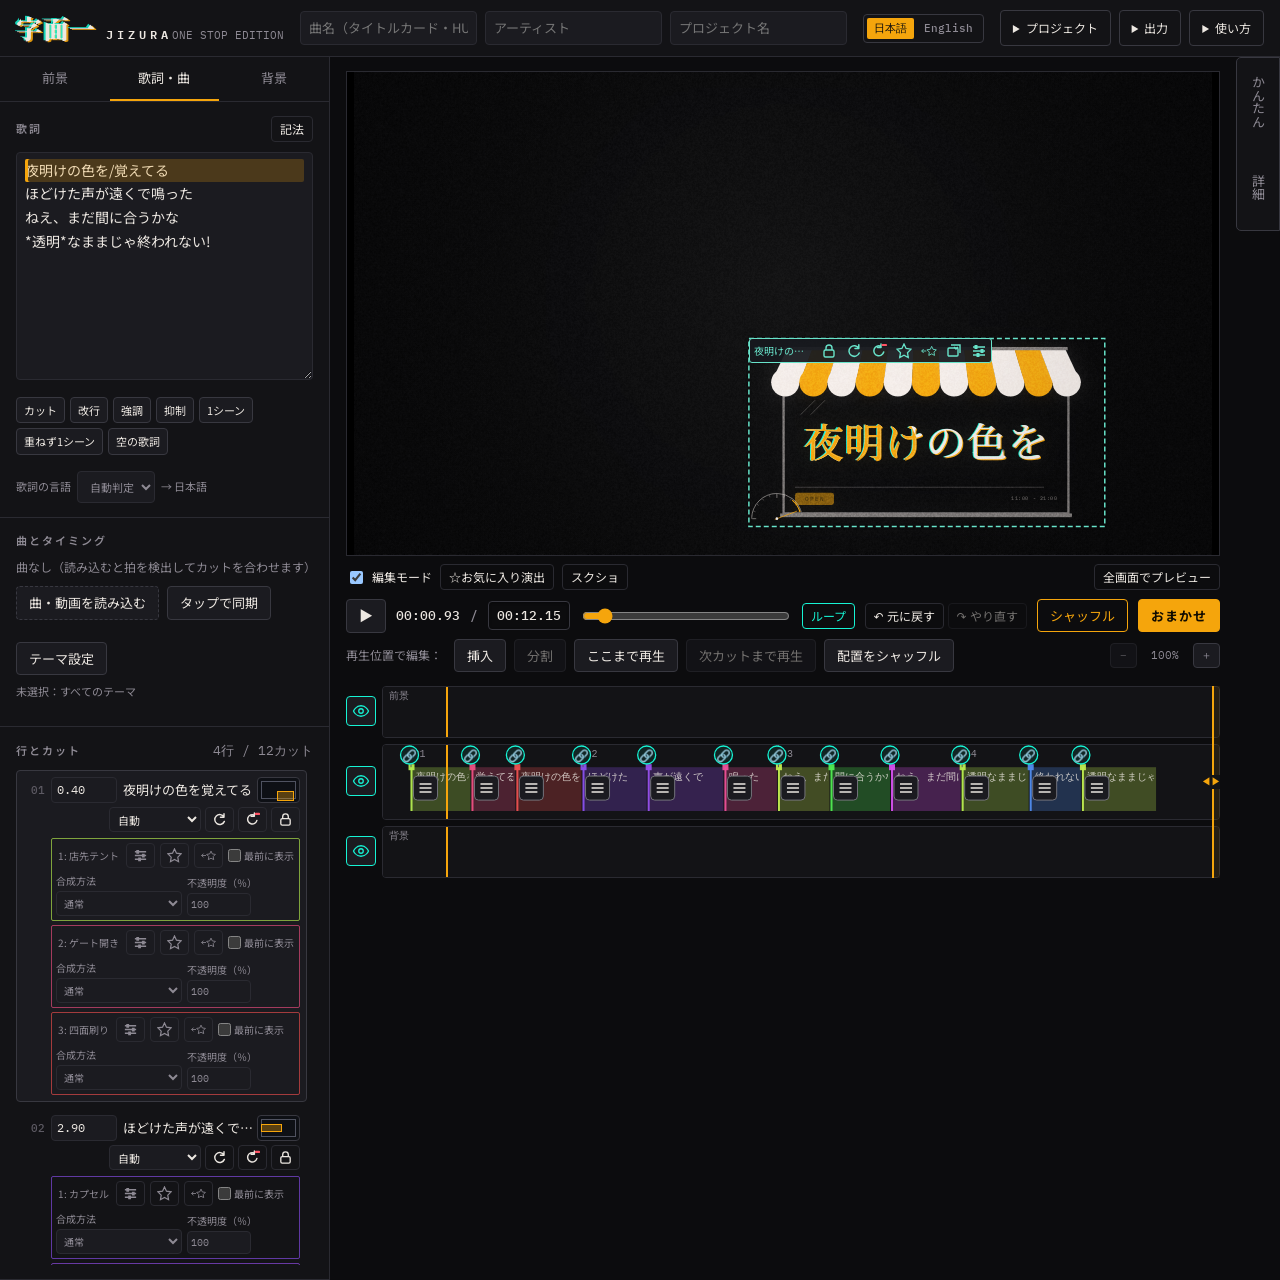
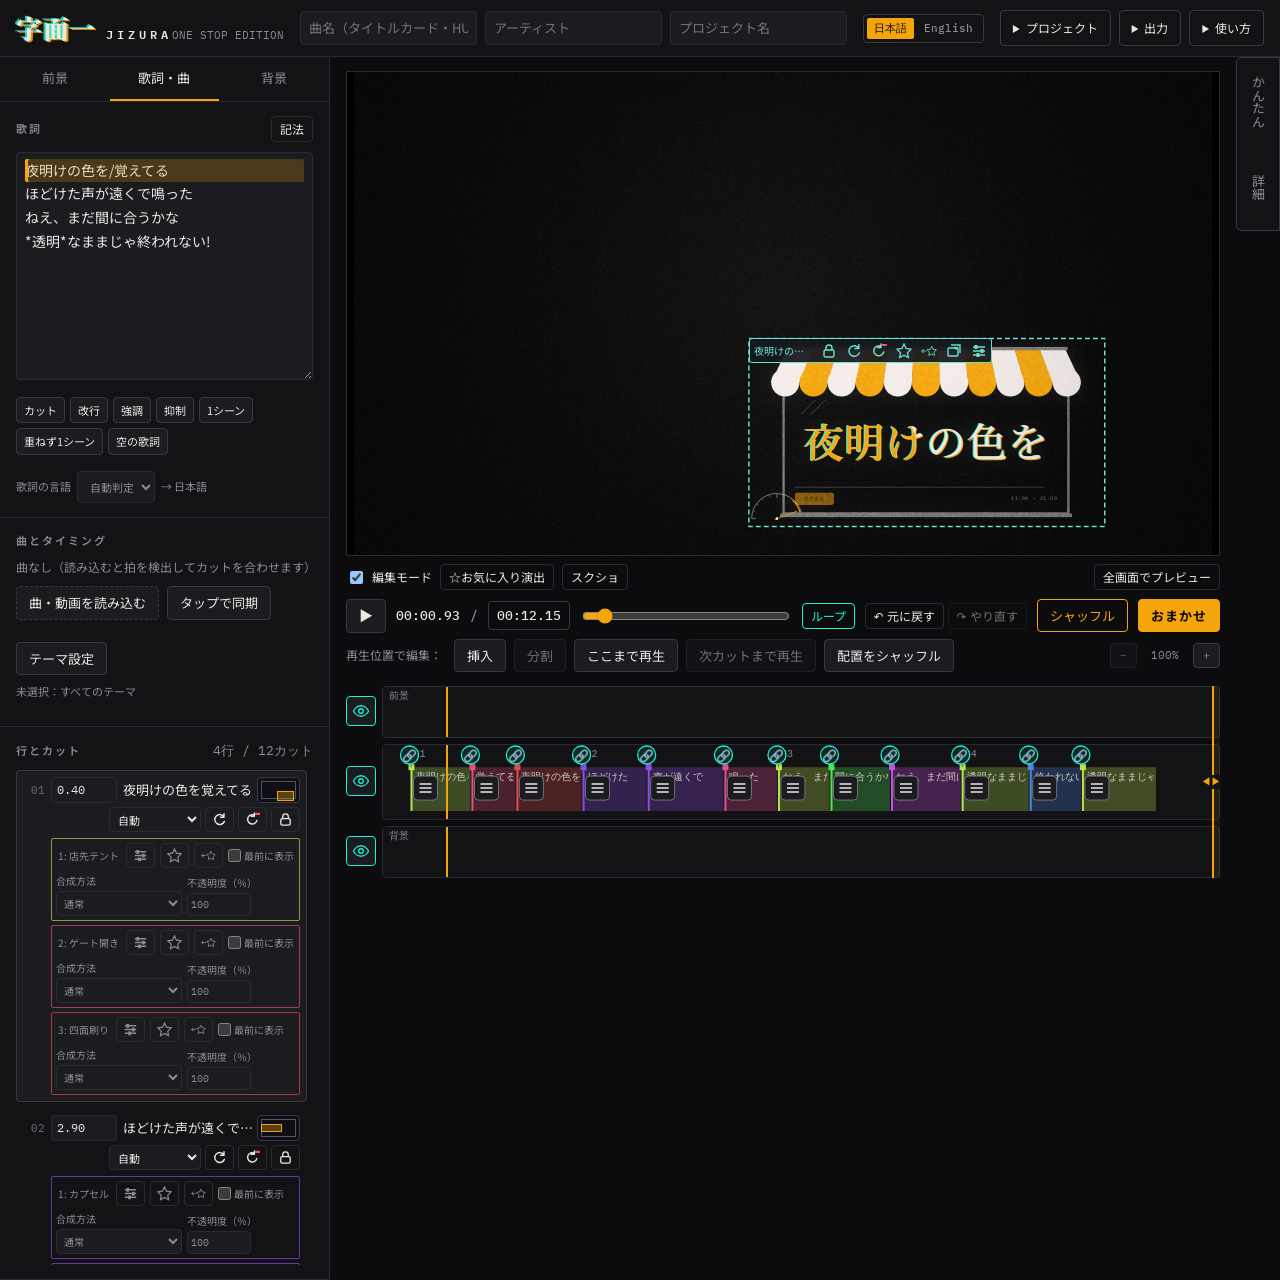
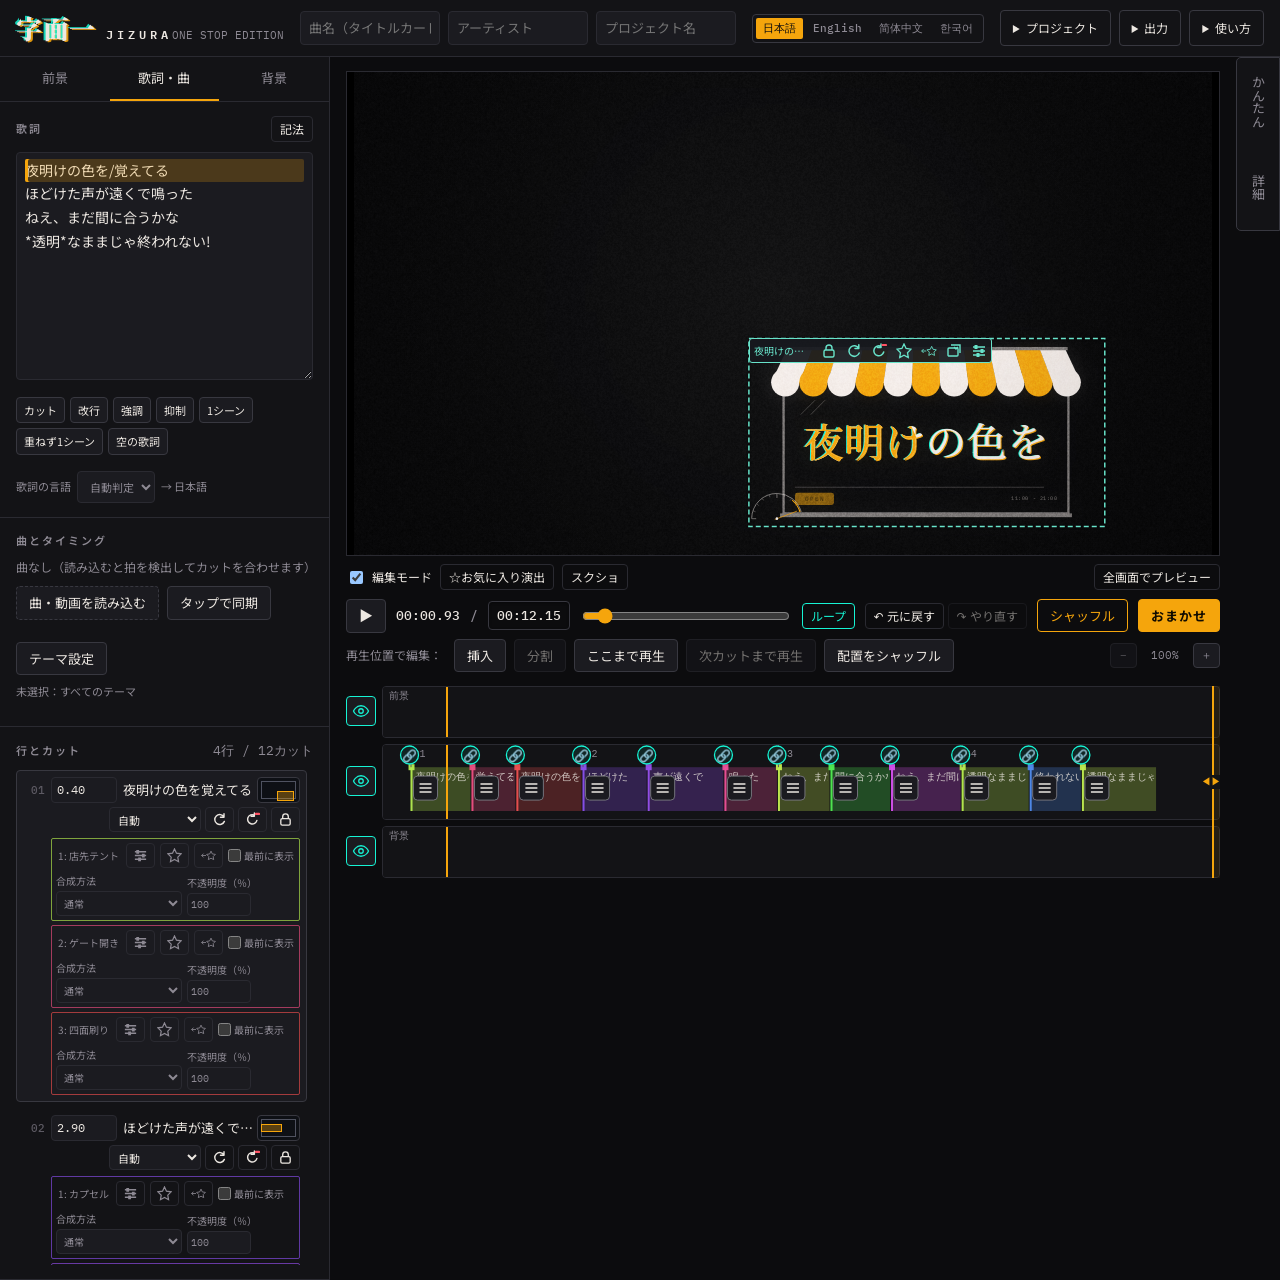
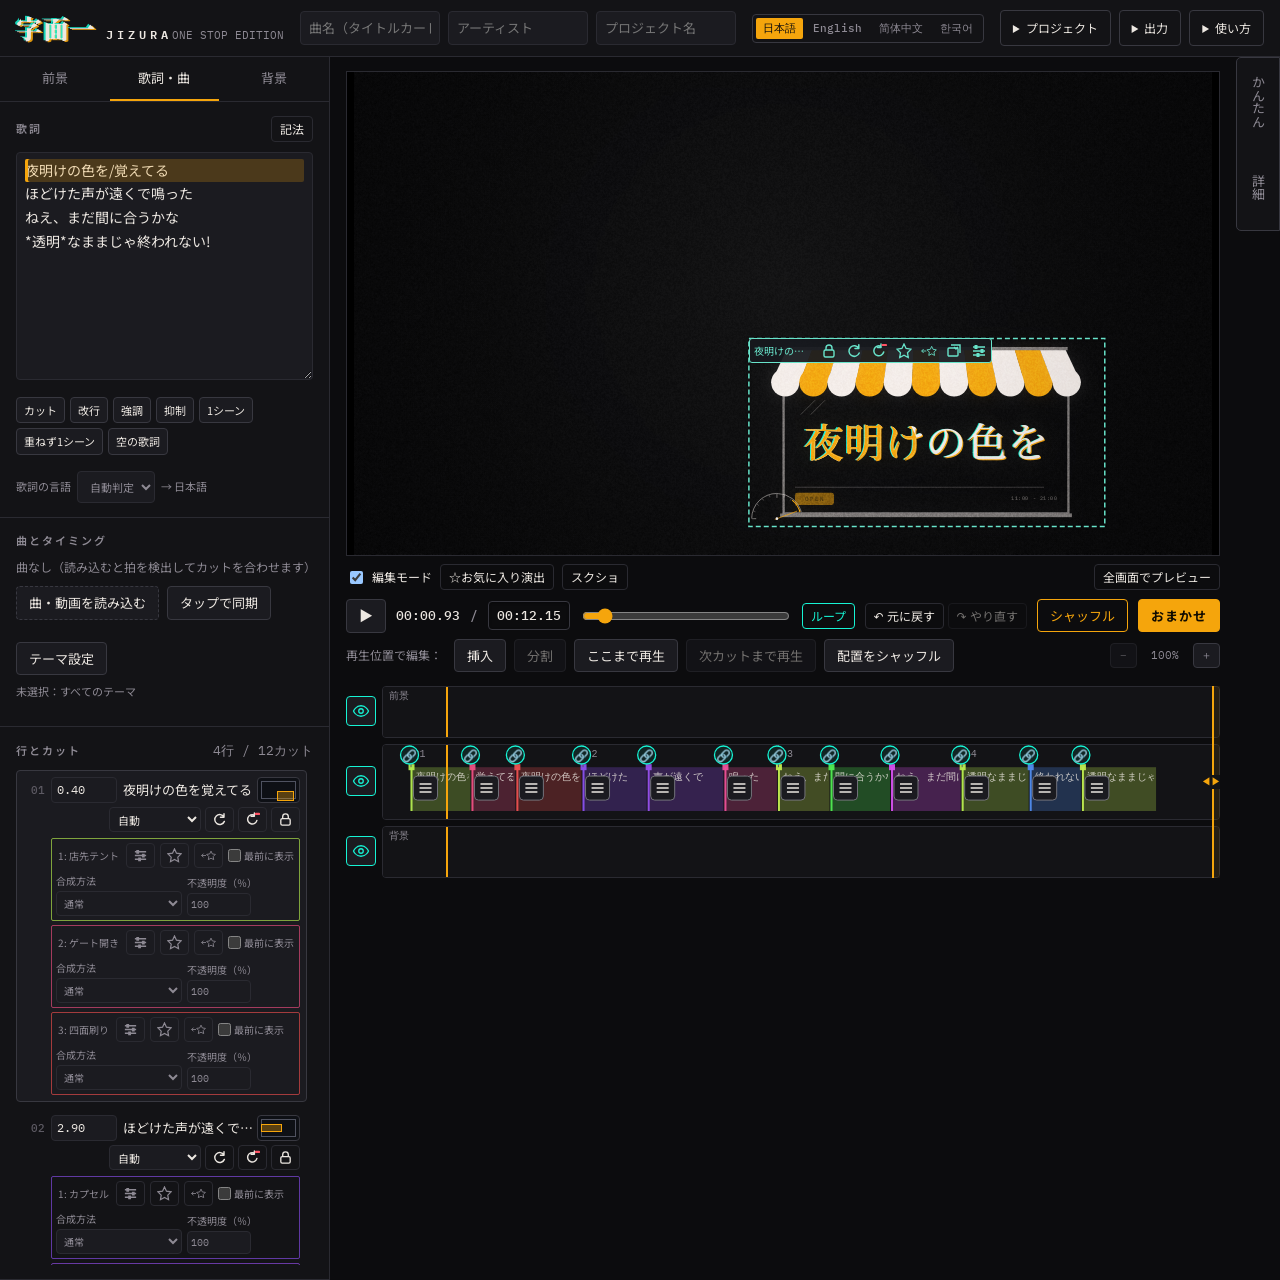
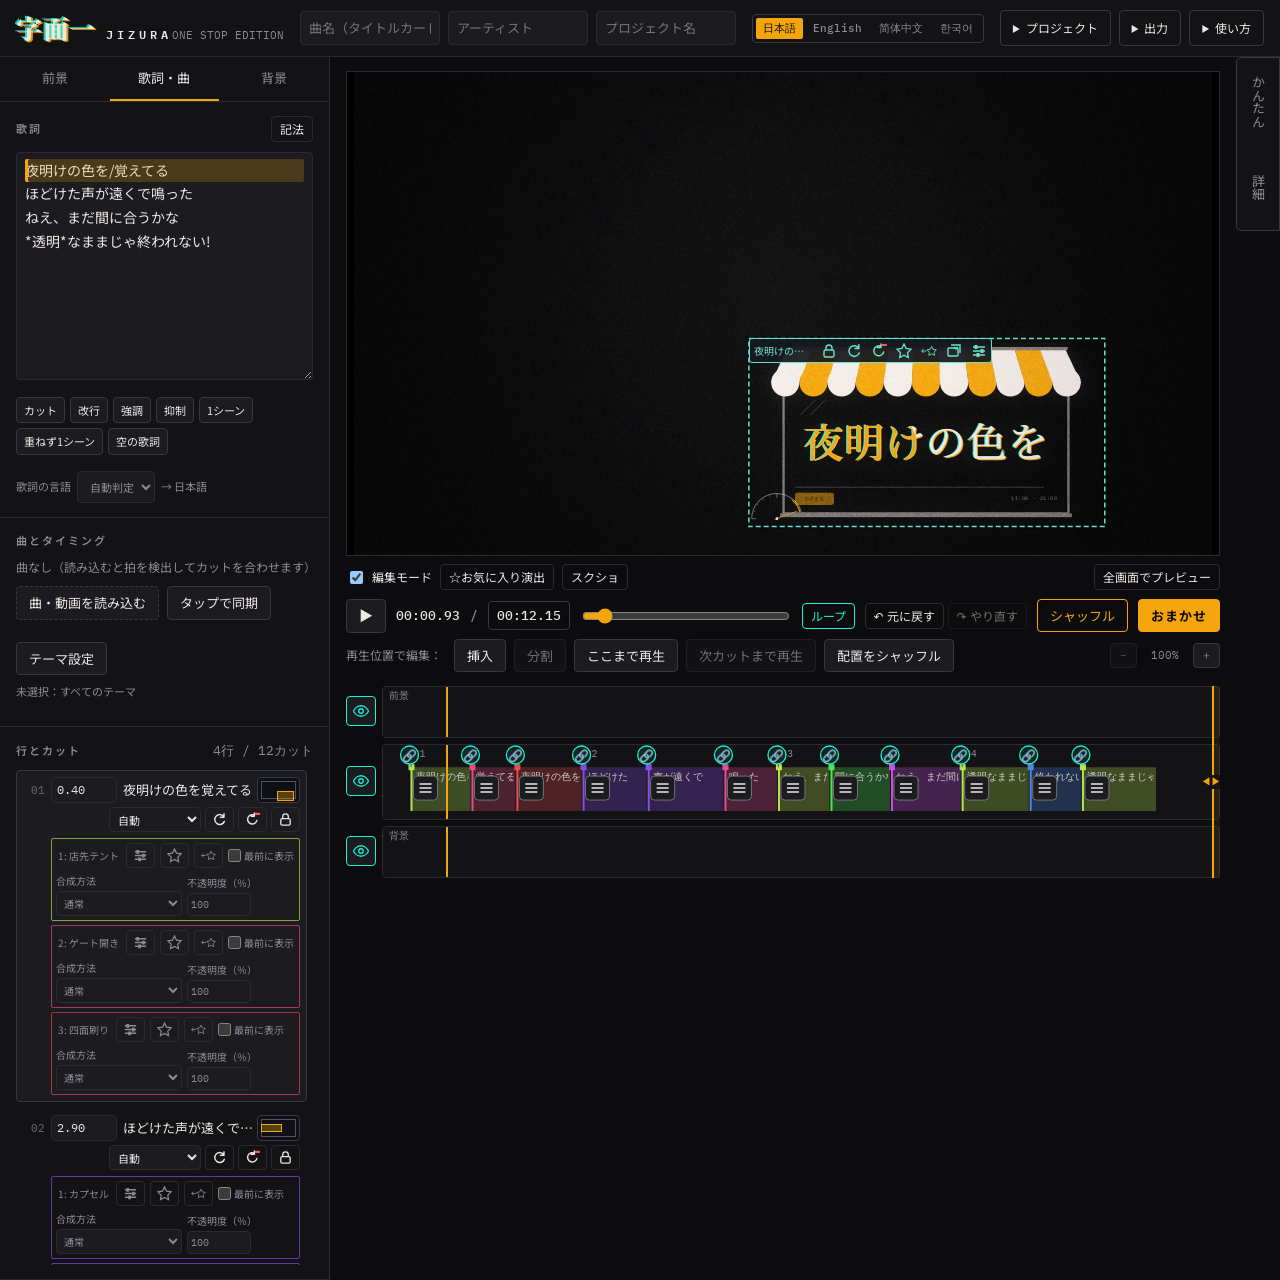
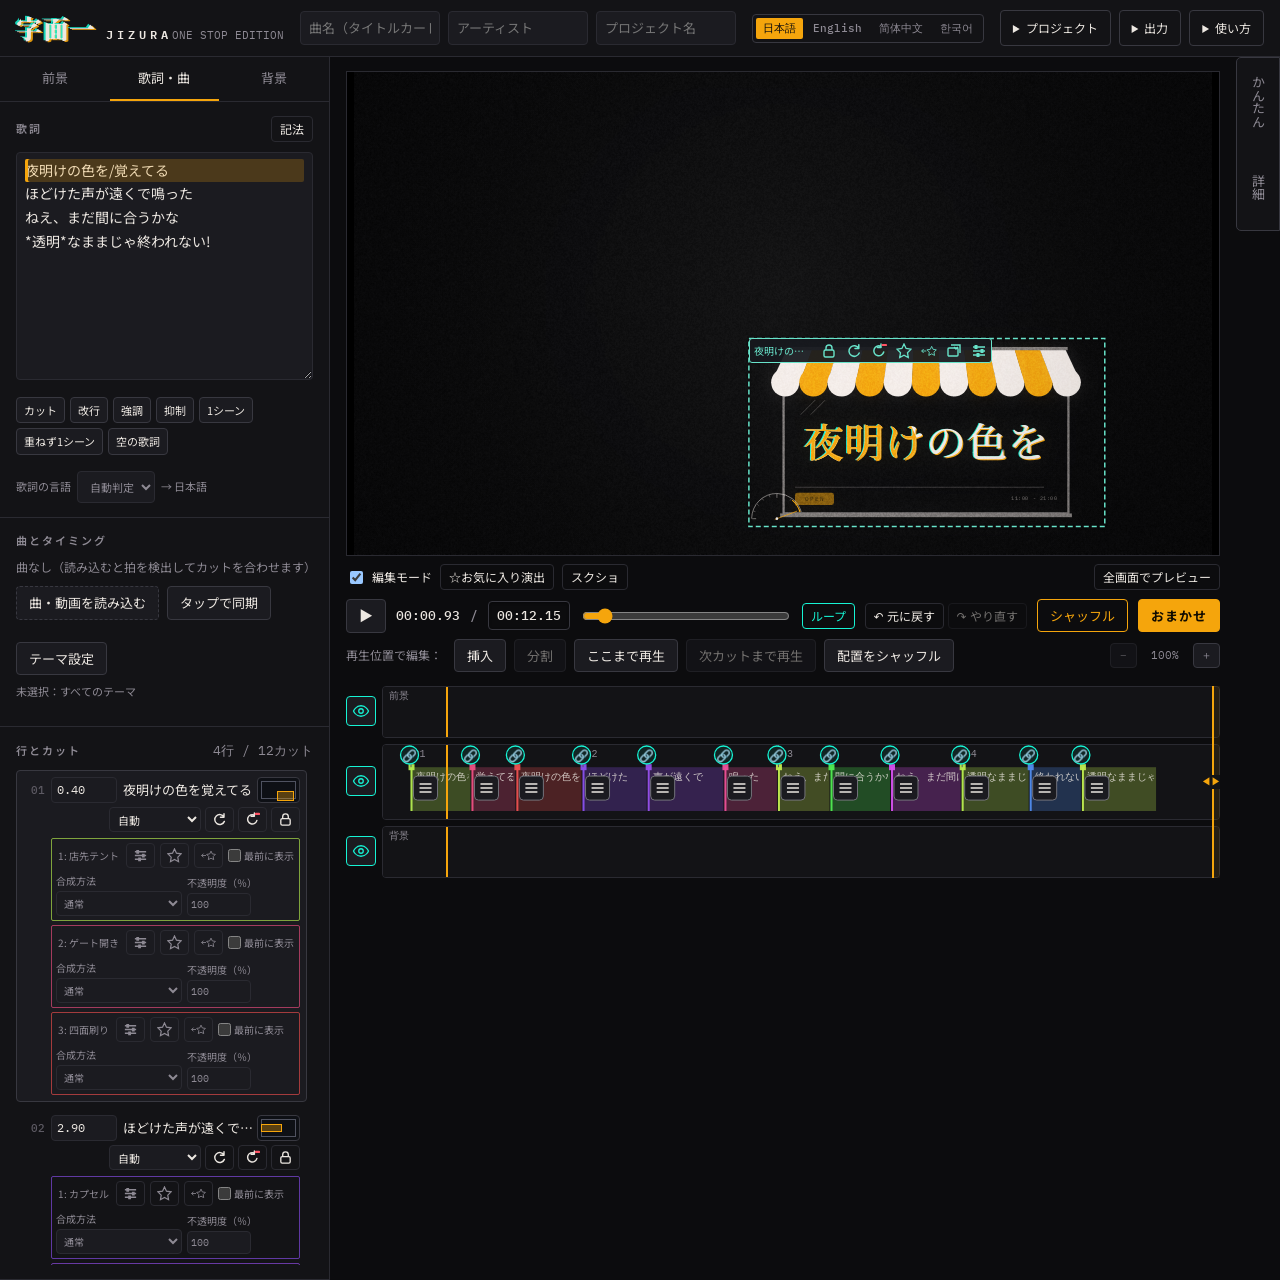
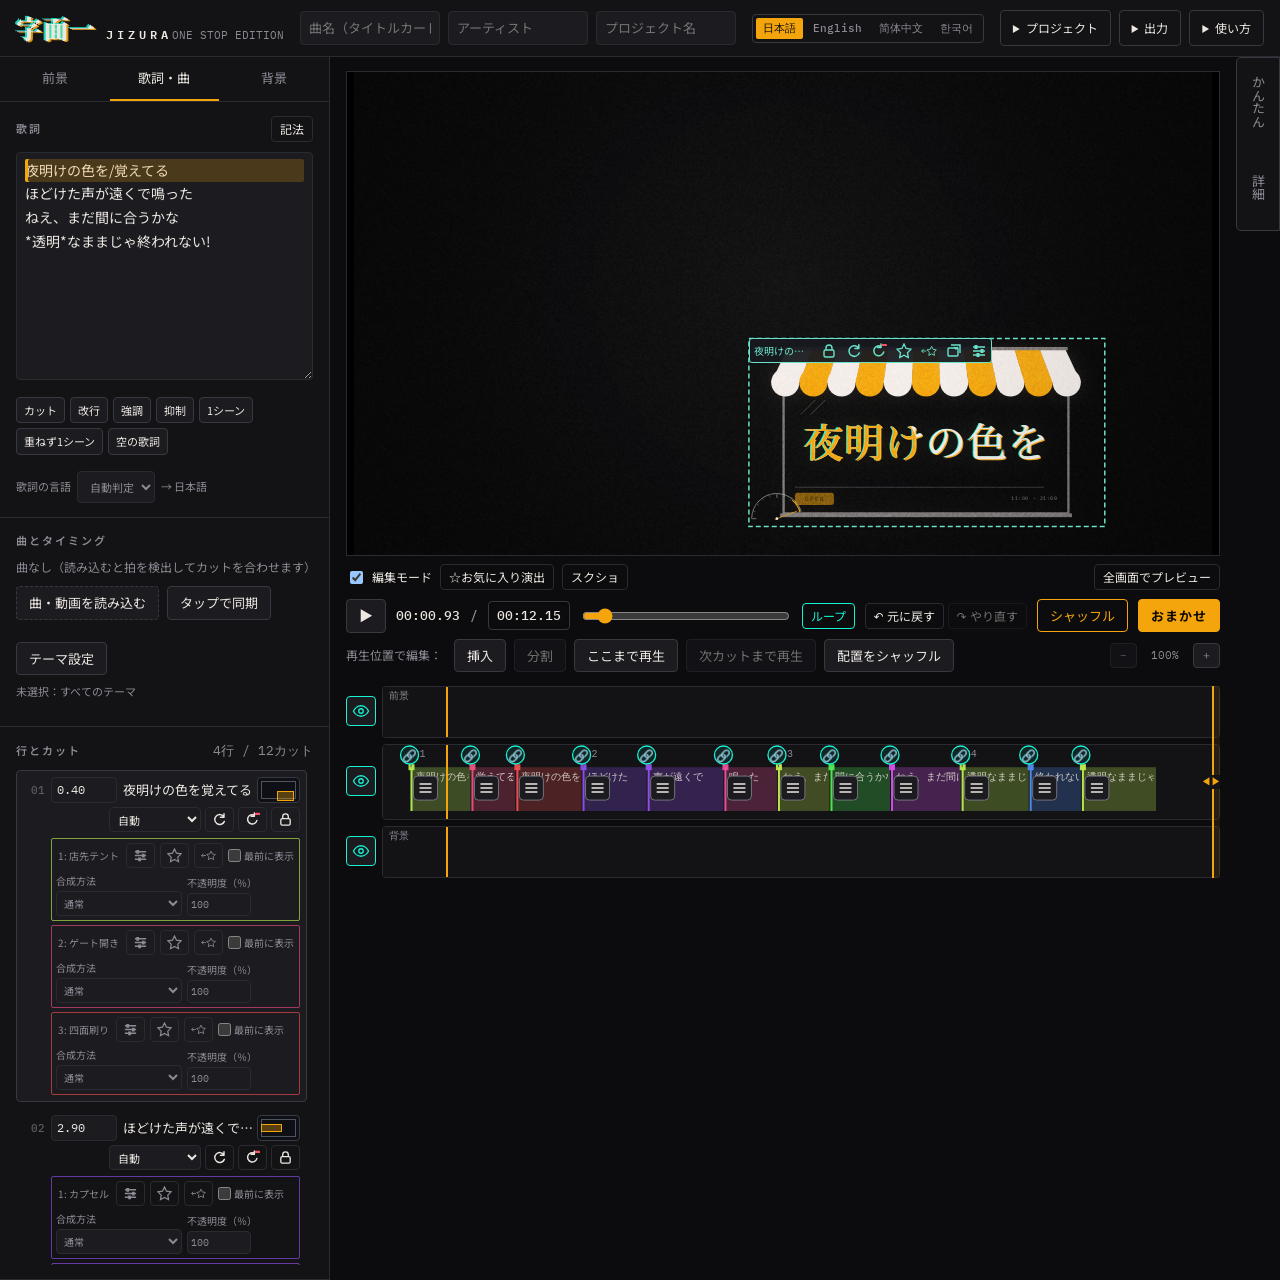
